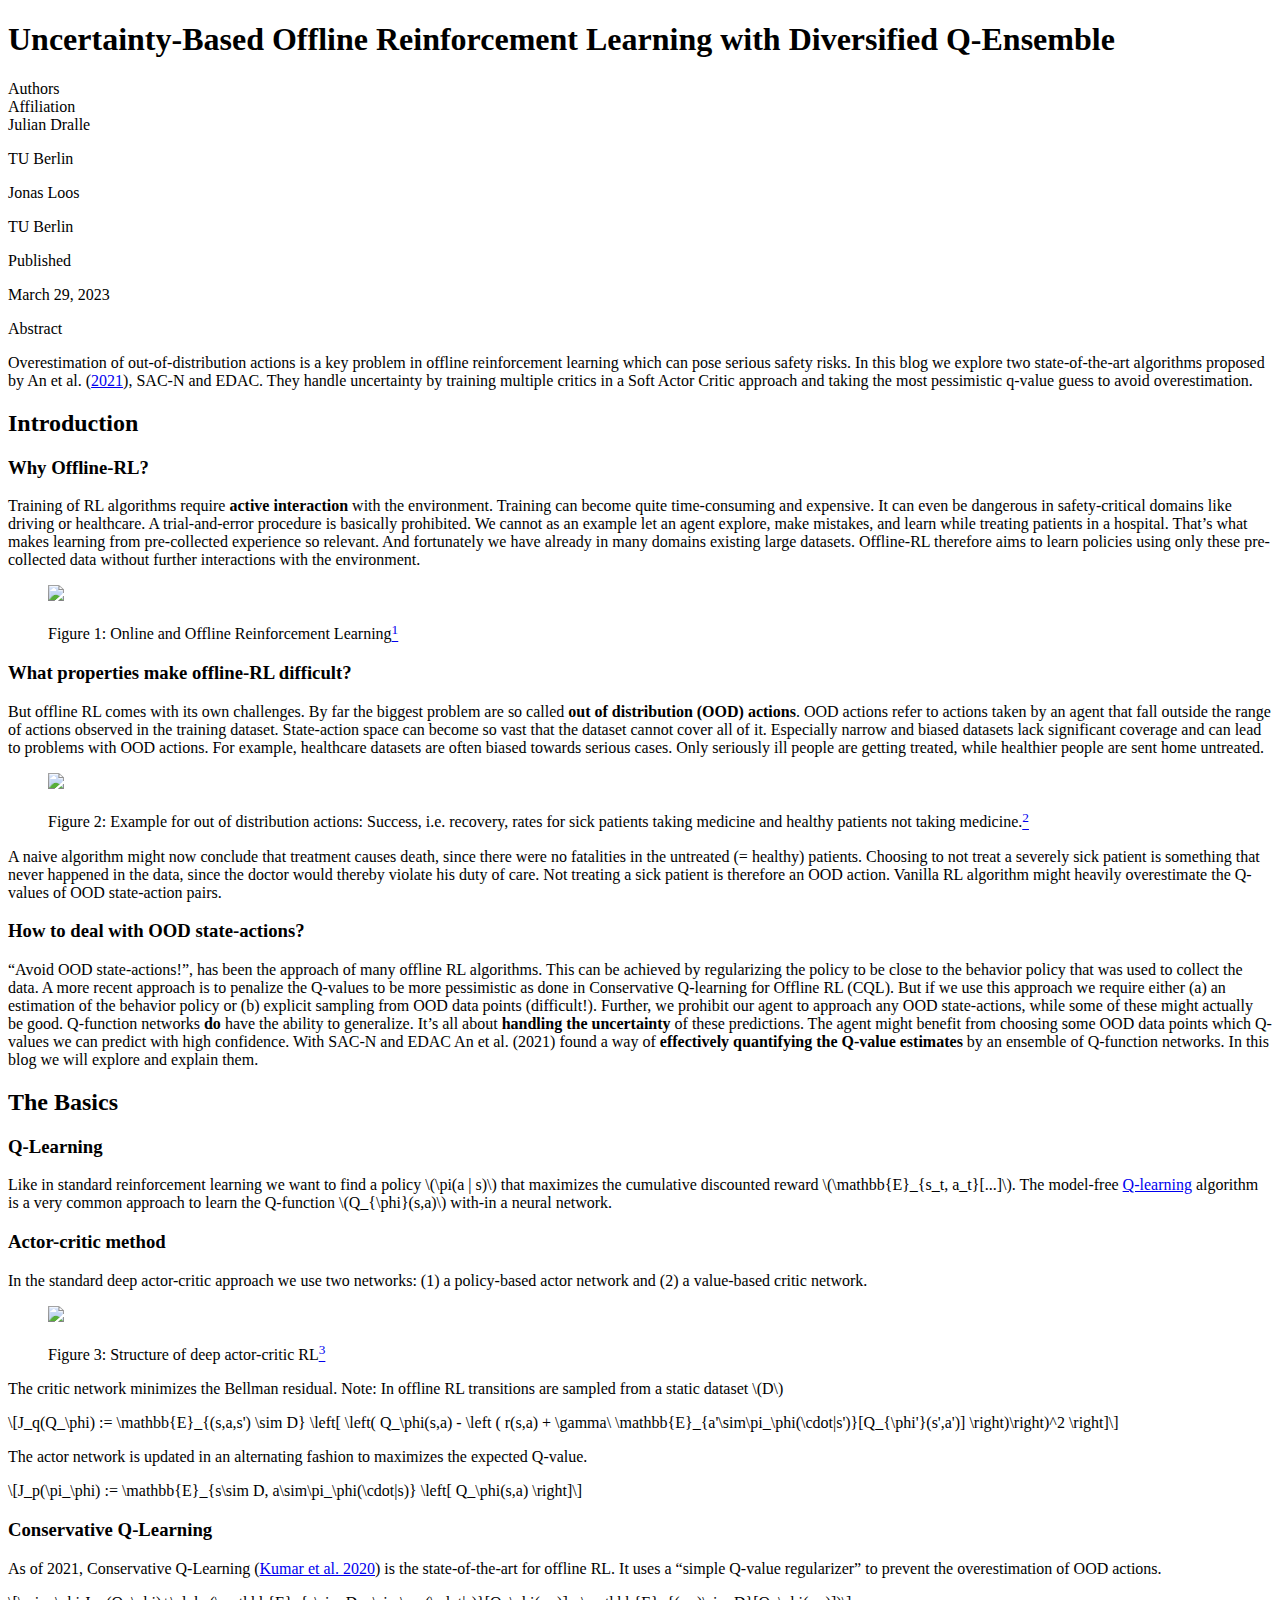
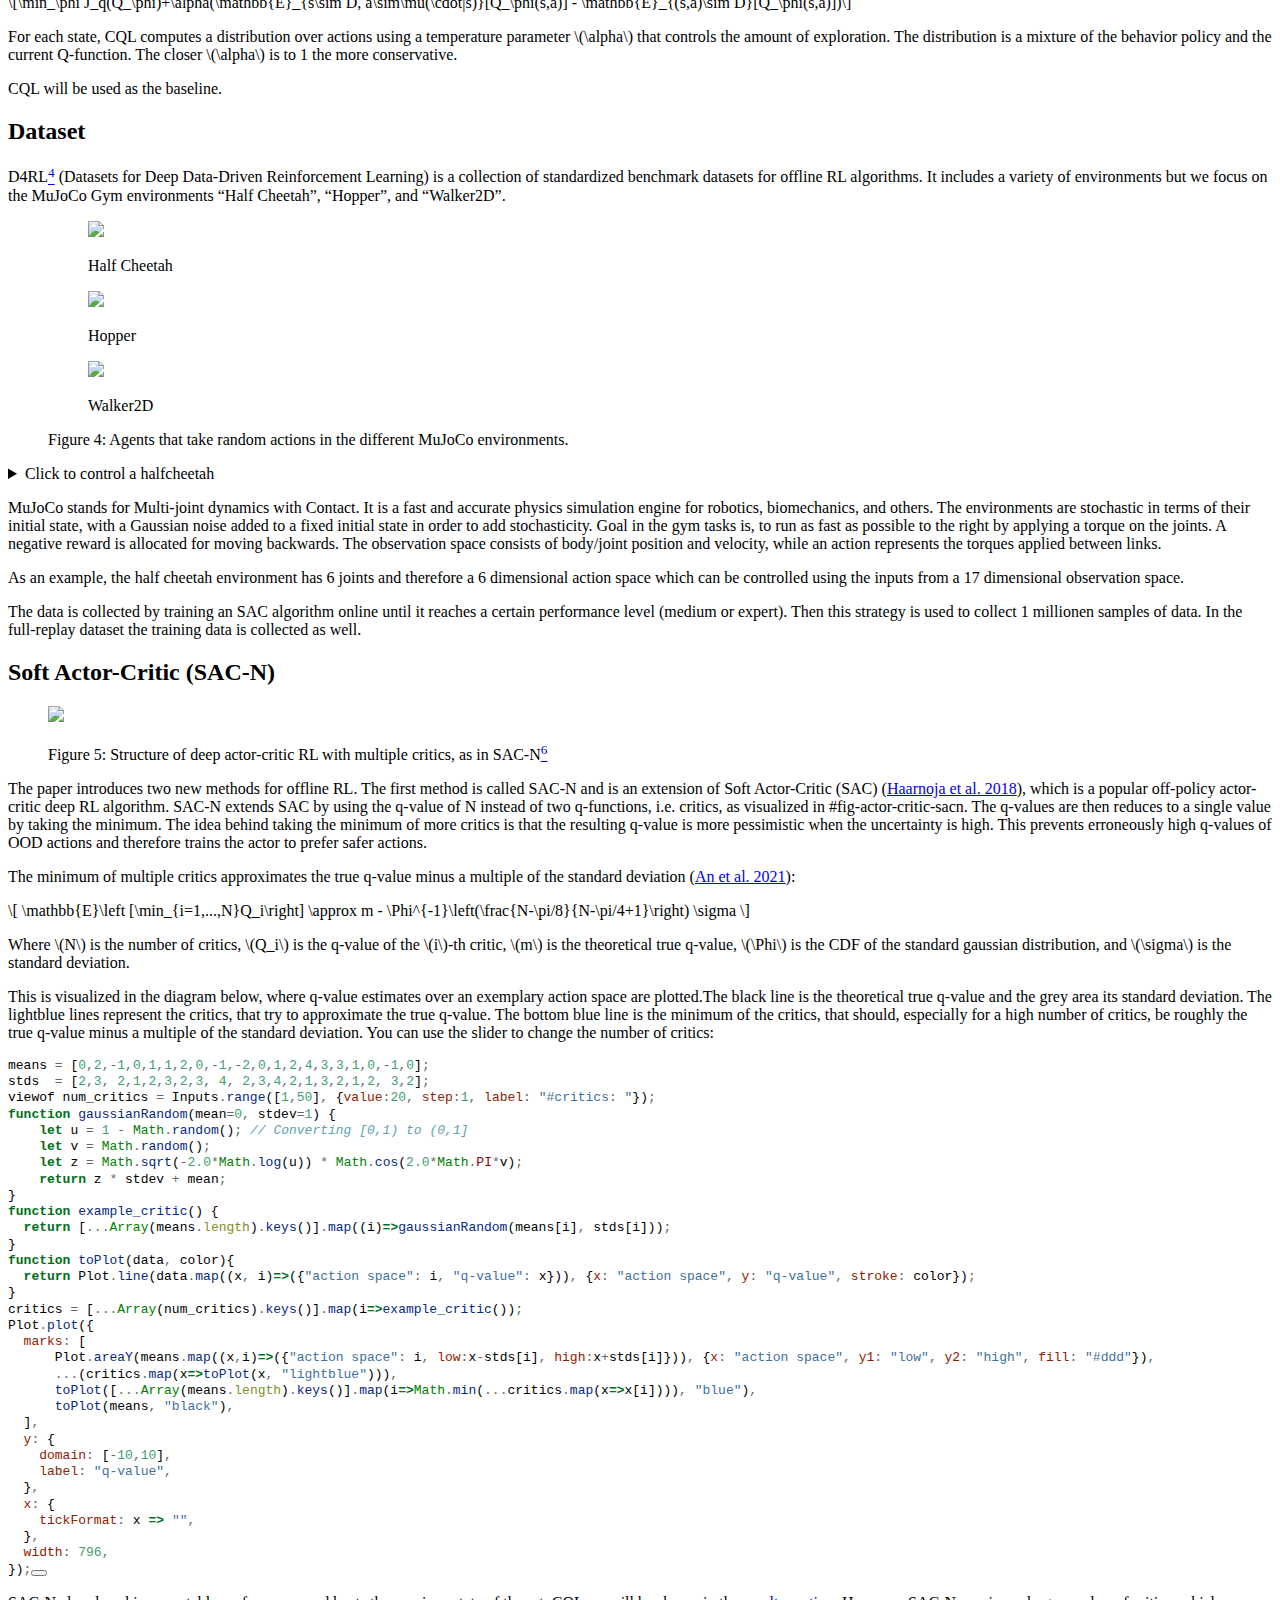
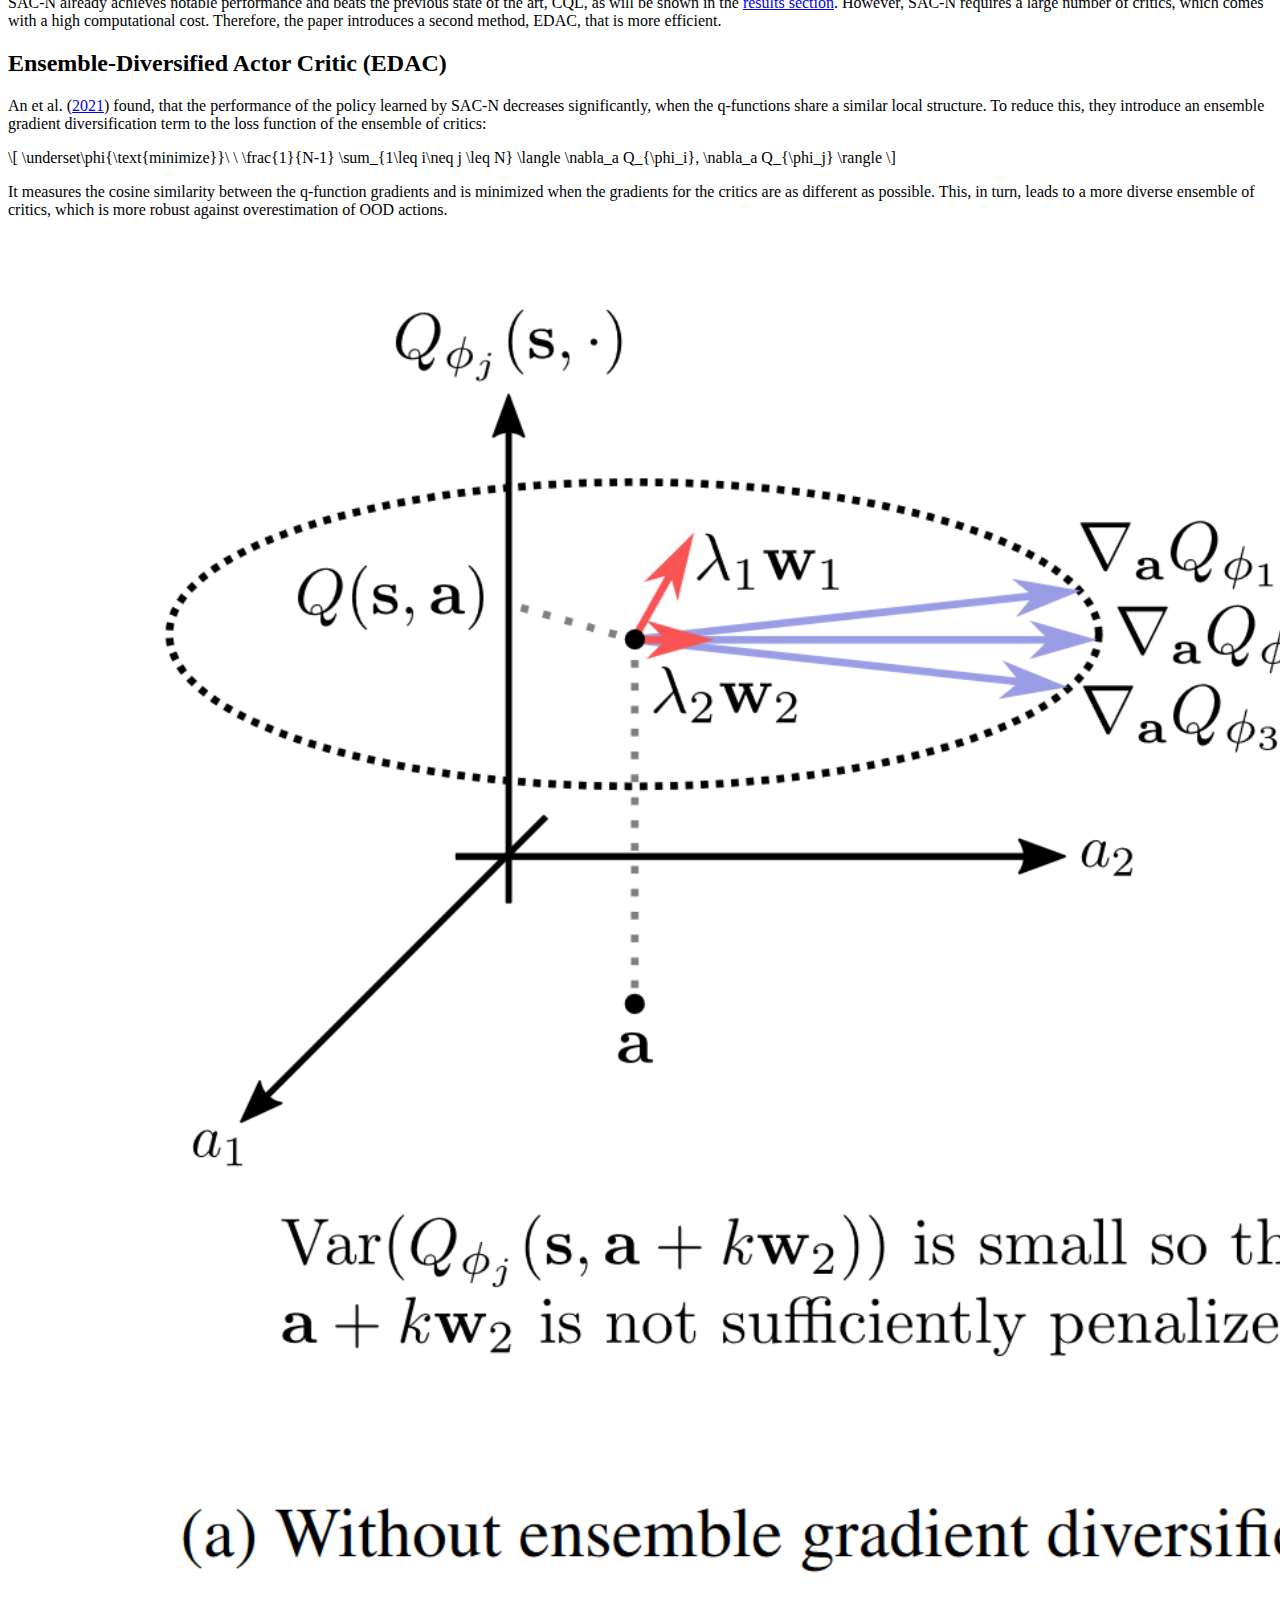
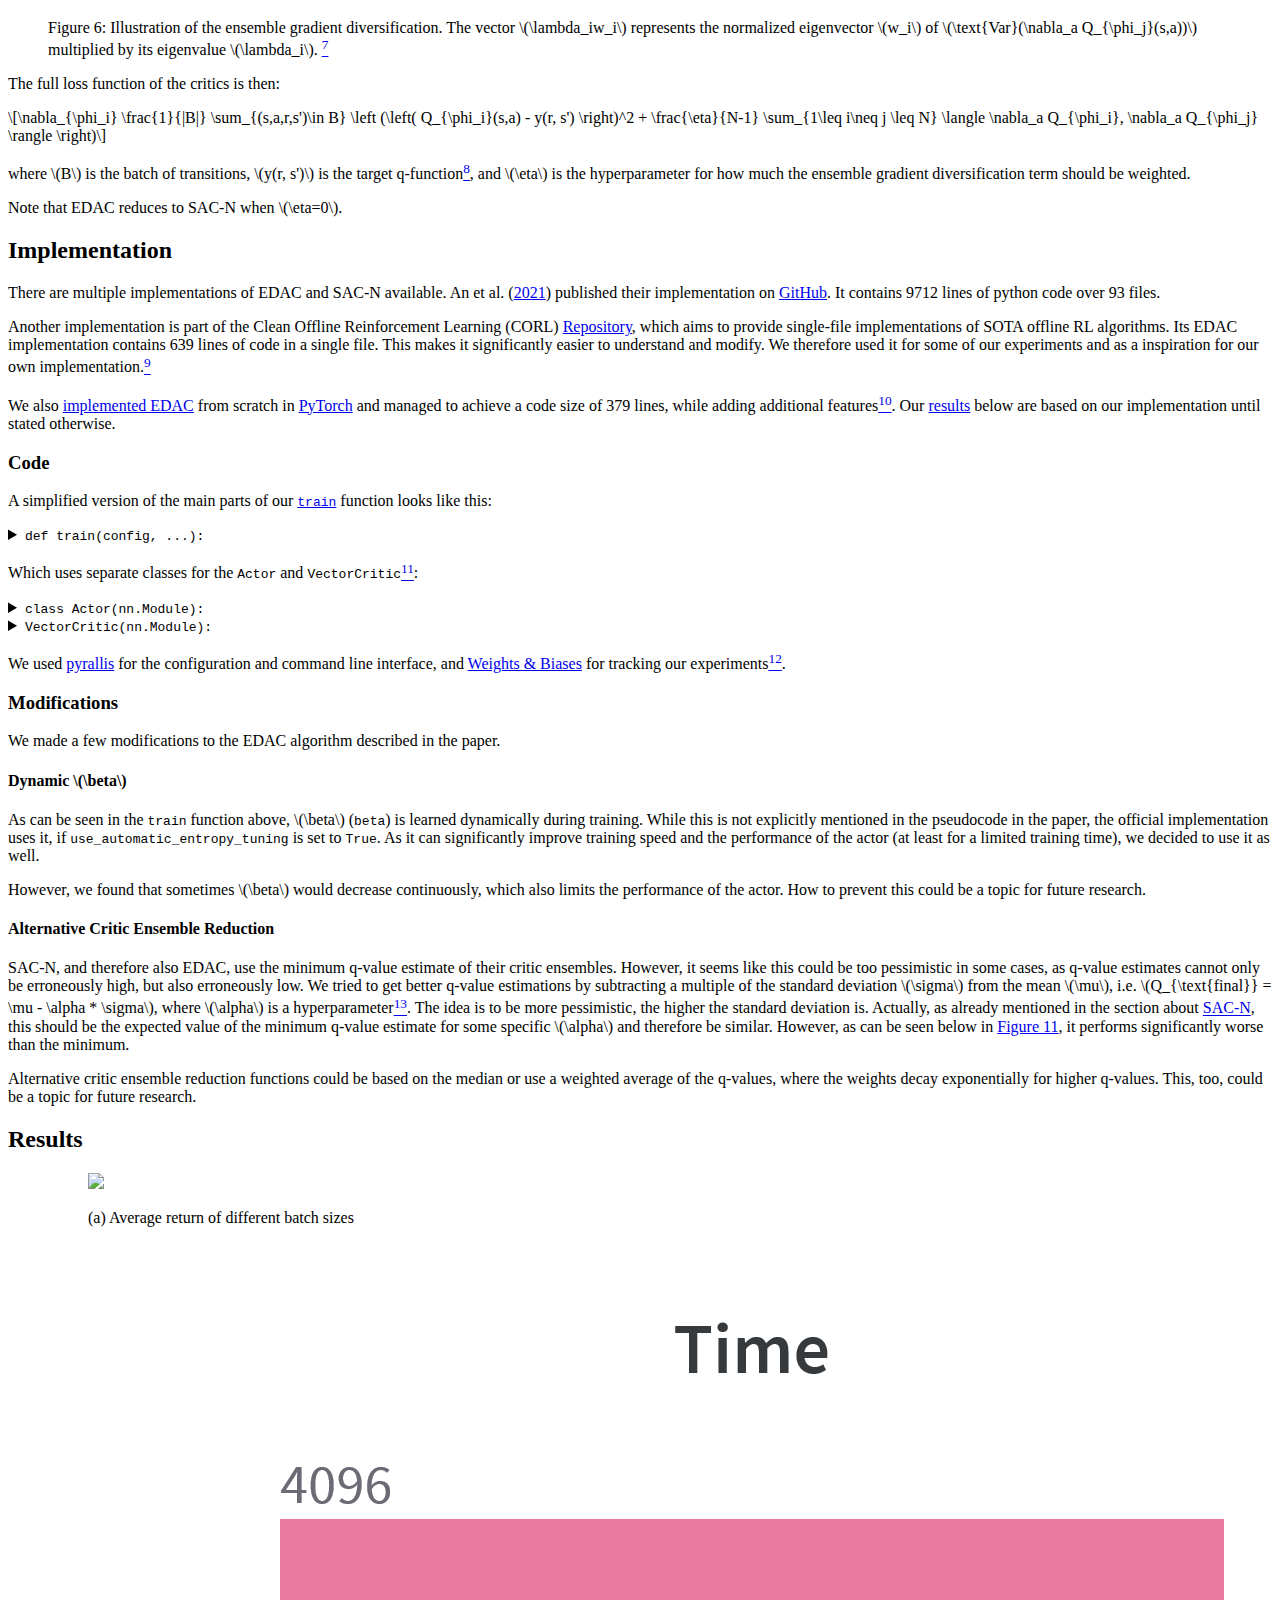
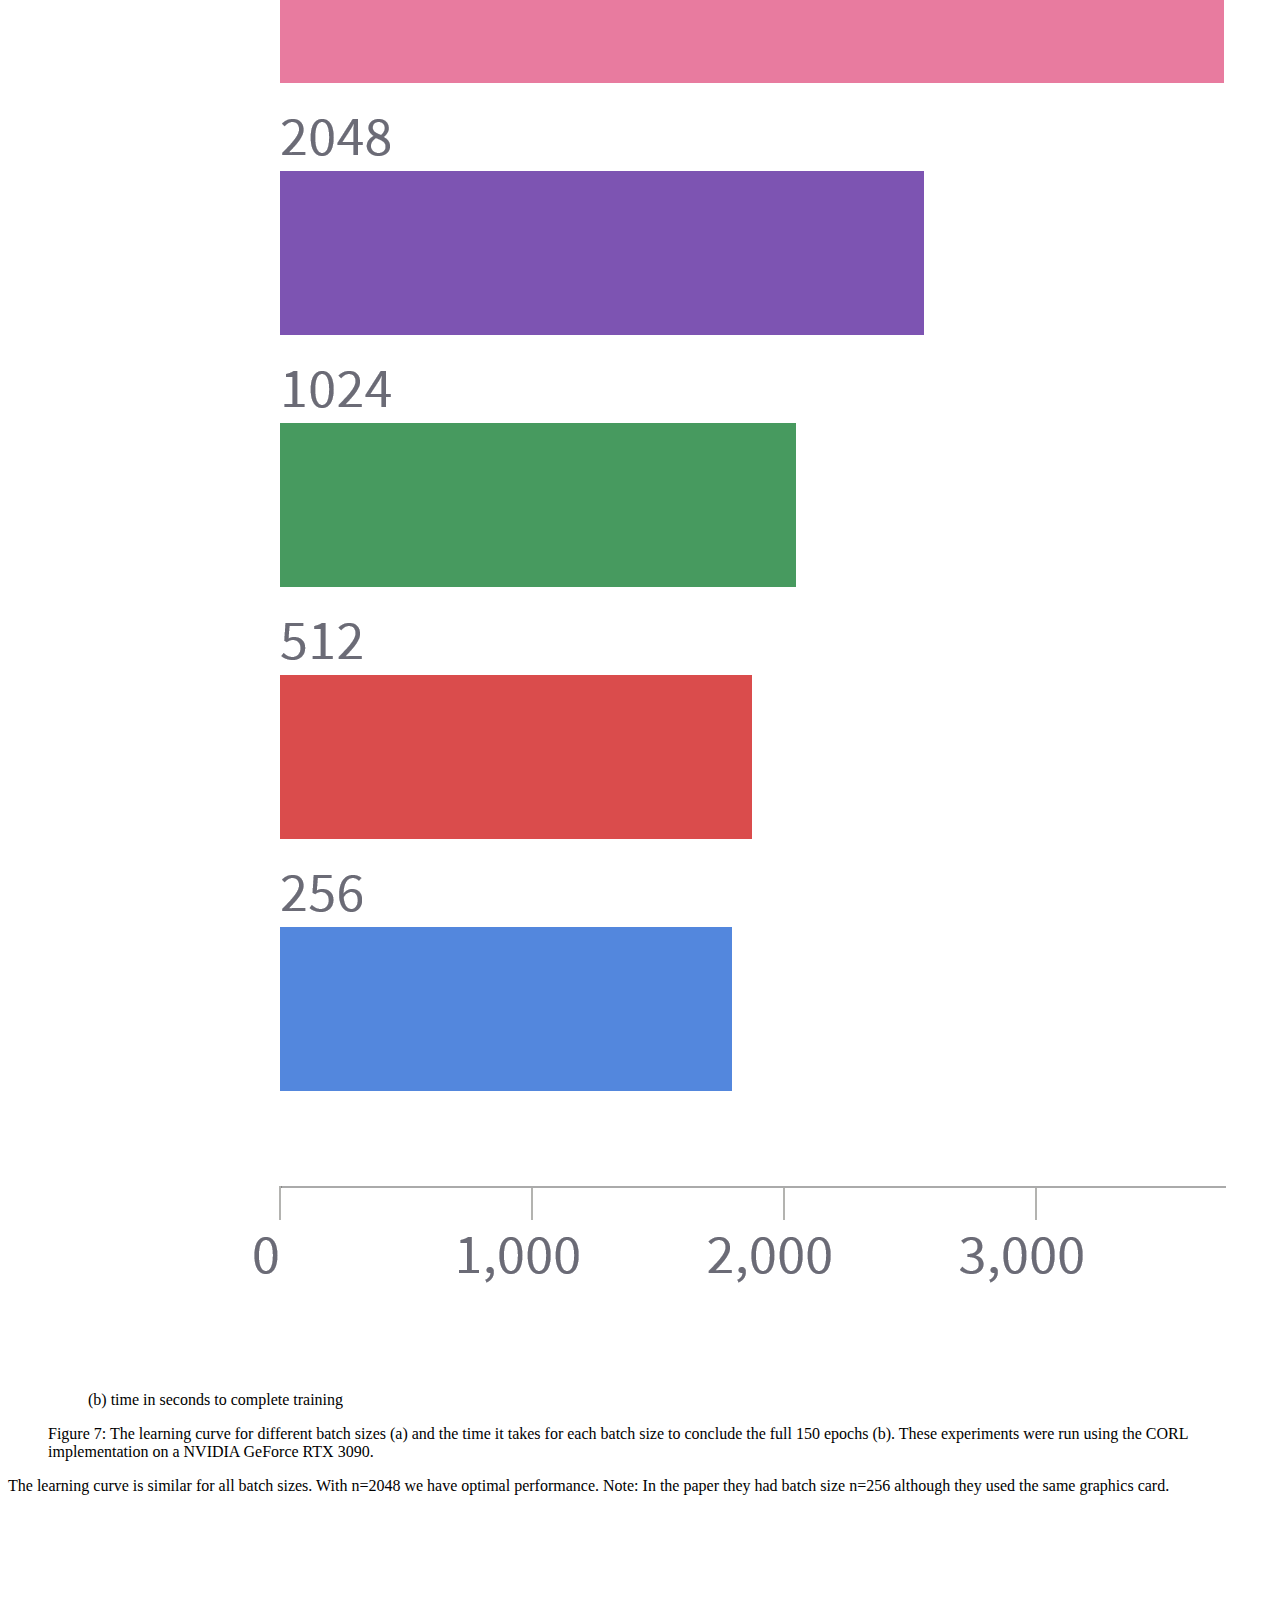
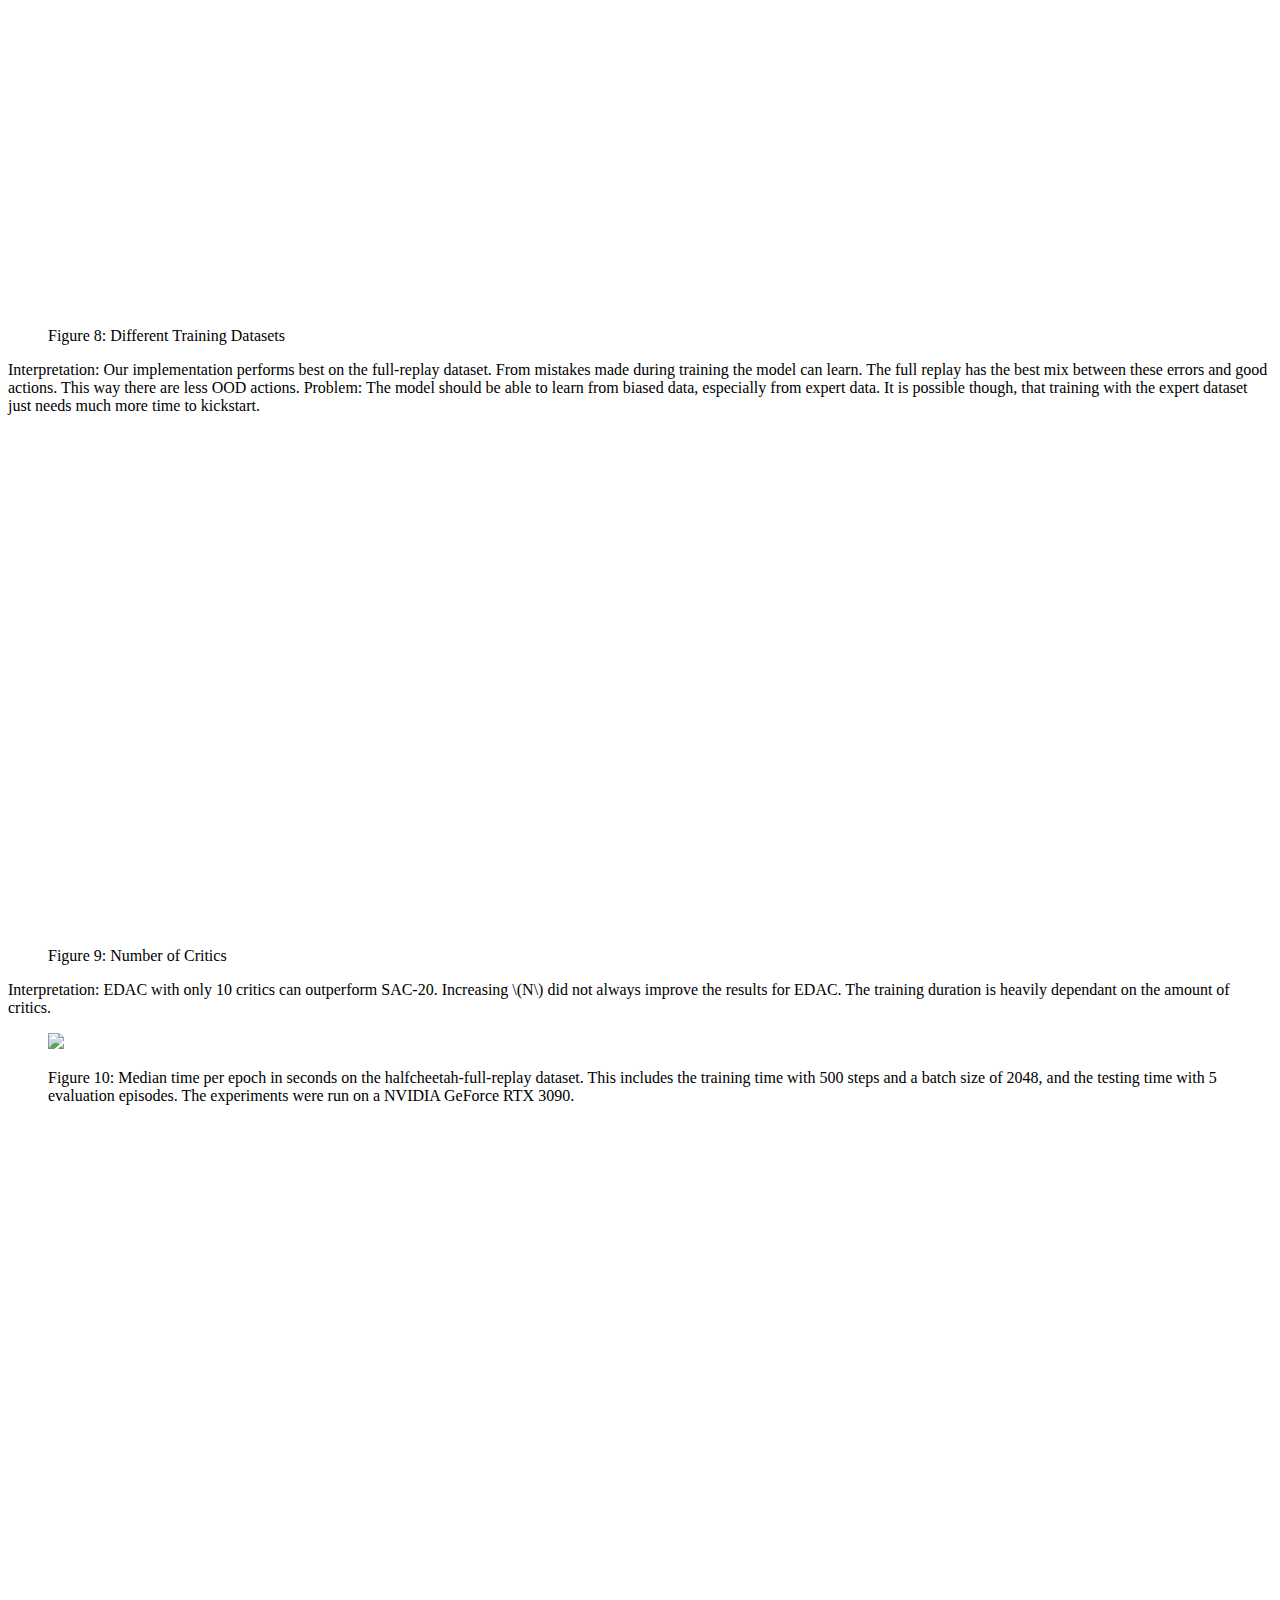
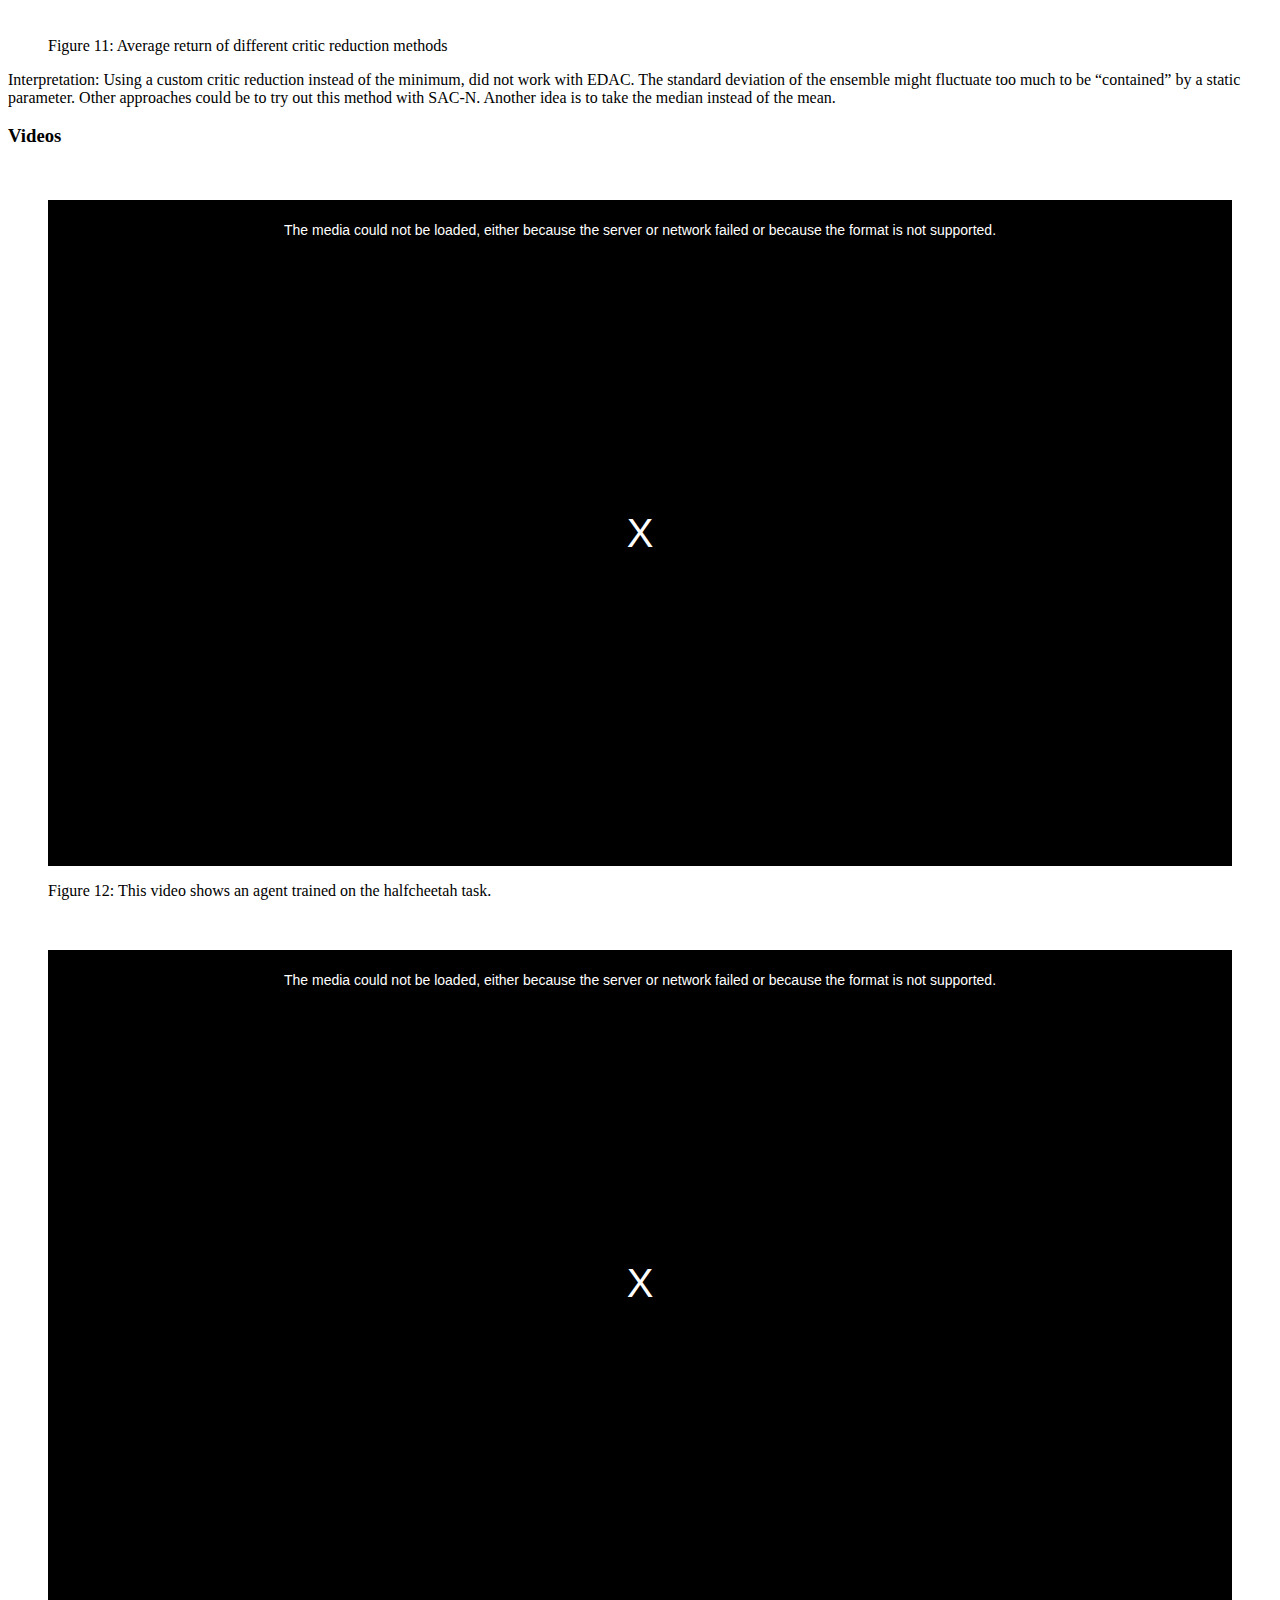
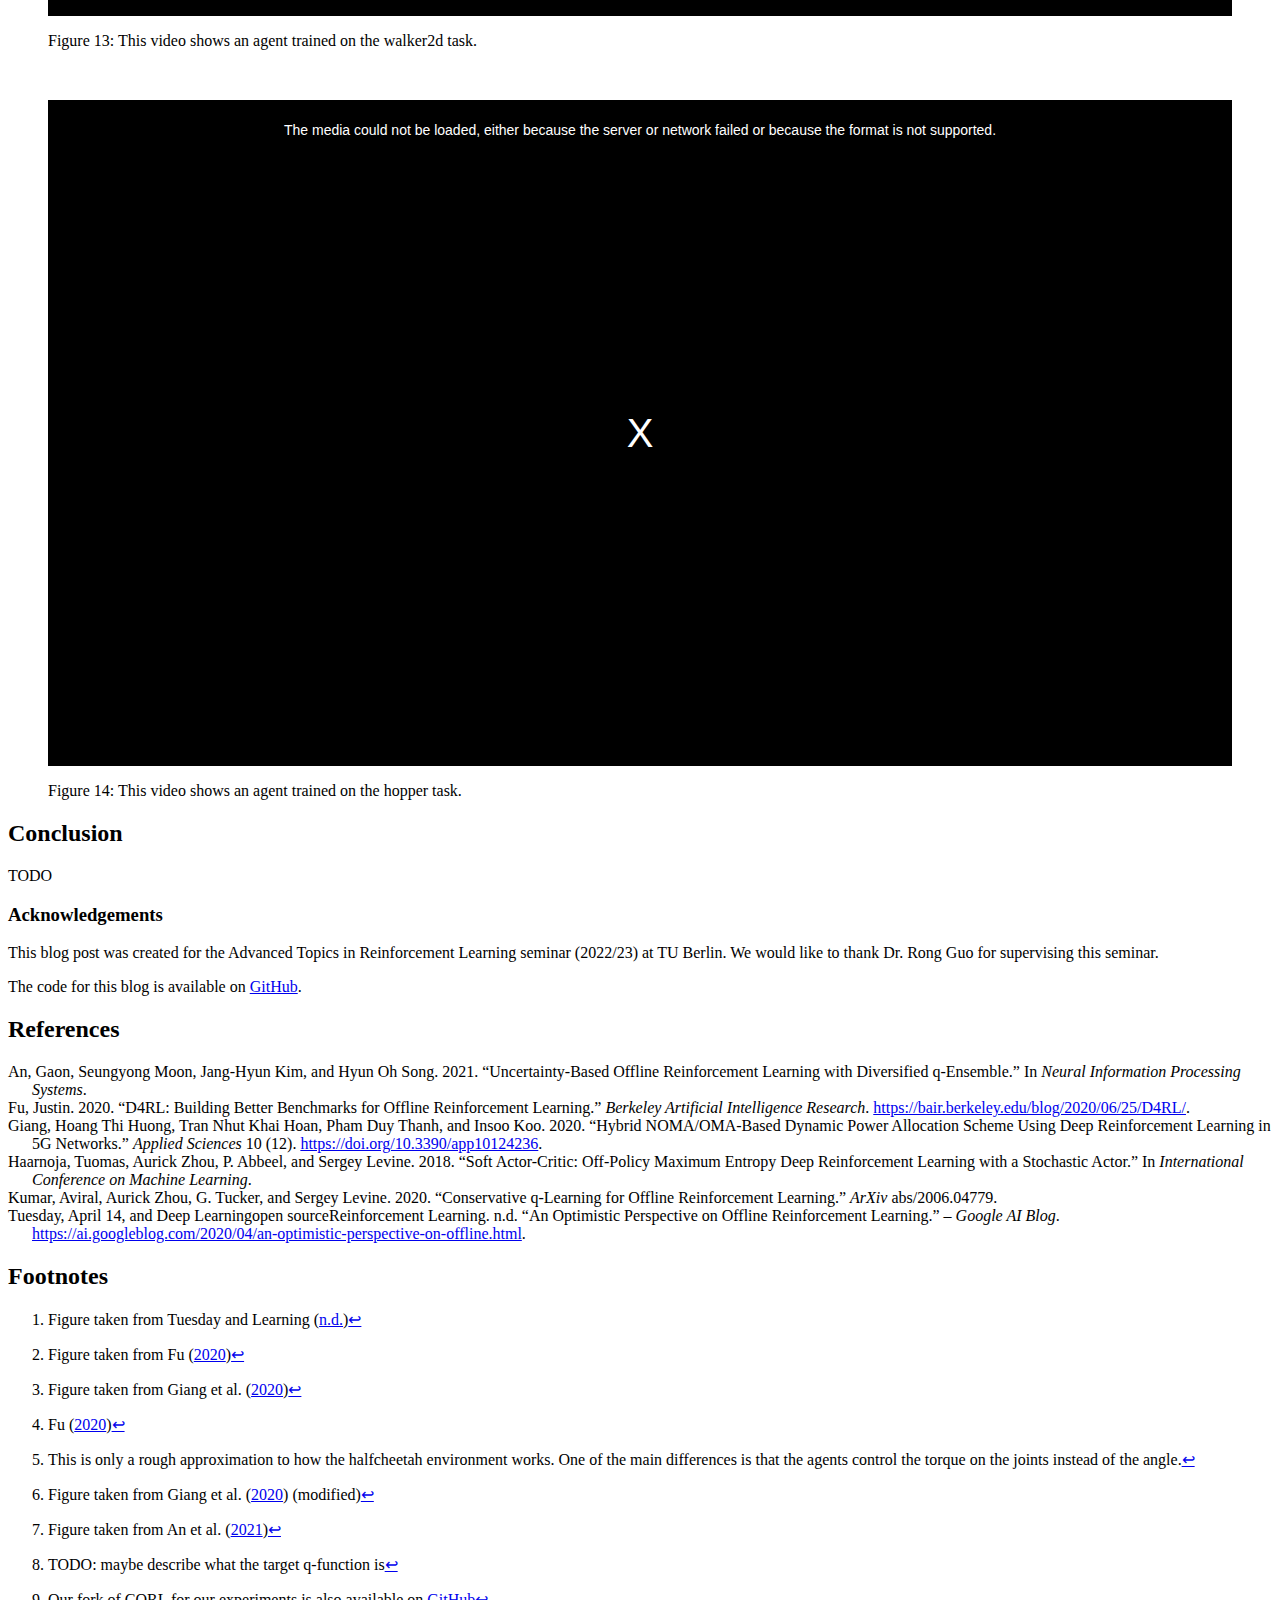
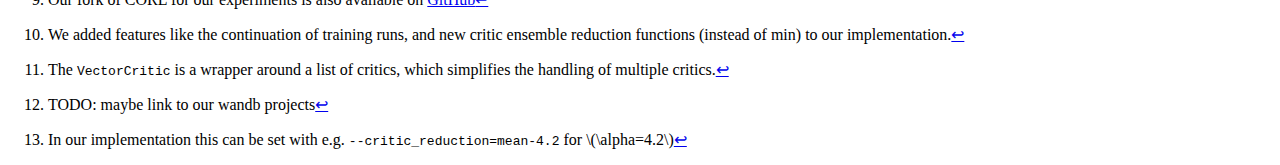
==== index.html @ 9c3ce40a "Built site for gh-pages" ====
<!DOCTYPE html>
<html xmlns="http://www.w3.org/1999/xhtml" lang="en" xml:lang="en"><head>

<meta charset="utf-8">
<meta name="generator" content="quarto-1.2.475">

<meta name="viewport" content="width=device-width, initial-scale=1.0, user-scalable=yes">

<meta name="author" content="Julian Dralle">
<meta name="author" content="Jonas Loos">
<meta name="dcterms.date" content="2023-03-29">

<title>Uncertainty-Based Offline Reinforcement Learning with Diversified Q-Ensemble</title>
<style>
code{white-space: pre-wrap;}
span.smallcaps{font-variant: small-caps;}
div.columns{display: flex; gap: min(4vw, 1.5em);}
div.column{flex: auto; overflow-x: auto;}
div.hanging-indent{margin-left: 1.5em; text-indent: -1.5em;}
ul.task-list{list-style: none;}
ul.task-list li input[type="checkbox"] {
  width: 0.8em;
  margin: 0 0.8em 0.2em -1.6em;
  vertical-align: middle;
}
pre > code.sourceCode { white-space: pre; position: relative; }
pre > code.sourceCode > span { display: inline-block; line-height: 1.25; }
pre > code.sourceCode > span:empty { height: 1.2em; }
.sourceCode { overflow: visible; }
code.sourceCode > span { color: inherit; text-decoration: inherit; }
div.sourceCode { margin: 1em 0; }
pre.sourceCode { margin: 0; }
@media screen {
div.sourceCode { overflow: auto; }
}
@media print {
pre > code.sourceCode { white-space: pre-wrap; }
pre > code.sourceCode > span { text-indent: -5em; padding-left: 5em; }
}
pre.numberSource code
  { counter-reset: source-line 0; }
pre.numberSource code > span
  { position: relative; left: -4em; counter-increment: source-line; }
pre.numberSource code > span > a:first-child::before
  { content: counter(source-line);
    position: relative; left: -1em; text-align: right; vertical-align: baseline;
    border: none; display: inline-block;
    -webkit-touch-callout: none; -webkit-user-select: none;
    -khtml-user-select: none; -moz-user-select: none;
    -ms-user-select: none; user-select: none;
    padding: 0 4px; width: 4em;
    color: #aaaaaa;
  }
pre.numberSource { margin-left: 3em; border-left: 1px solid #aaaaaa;  padding-left: 4px; }
div.sourceCode
  {   }
@media screen {
pre > code.sourceCode > span > a:first-child::before { text-decoration: underline; }
}
code span.al { color: #ff0000; font-weight: bold; } /* Alert */
code span.an { color: #60a0b0; font-weight: bold; font-style: italic; } /* Annotation */
code span.at { color: #7d9029; } /* Attribute */
code span.bn { color: #40a070; } /* BaseN */
code span.bu { color: #008000; } /* BuiltIn */
code span.cf { color: #007020; font-weight: bold; } /* ControlFlow */
code span.ch { color: #4070a0; } /* Char */
code span.cn { color: #880000; } /* Constant */
code span.co { color: #60a0b0; font-style: italic; } /* Comment */
code span.cv { color: #60a0b0; font-weight: bold; font-style: italic; } /* CommentVar */
code span.do { color: #ba2121; font-style: italic; } /* Documentation */
code span.dt { color: #902000; } /* DataType */
code span.dv { color: #40a070; } /* DecVal */
code span.er { color: #ff0000; font-weight: bold; } /* Error */
code span.ex { } /* Extension */
code span.fl { color: #40a070; } /* Float */
code span.fu { color: #06287e; } /* Function */
code span.im { color: #008000; font-weight: bold; } /* Import */
code span.in { color: #60a0b0; font-weight: bold; font-style: italic; } /* Information */
code span.kw { color: #007020; font-weight: bold; } /* Keyword */
code span.op { color: #666666; } /* Operator */
code span.ot { color: #007020; } /* Other */
code span.pp { color: #bc7a00; } /* Preprocessor */
code span.sc { color: #4070a0; } /* SpecialChar */
code span.ss { color: #bb6688; } /* SpecialString */
code span.st { color: #4070a0; } /* String */
code span.va { color: #19177c; } /* Variable */
code span.vs { color: #4070a0; } /* VerbatimString */
code span.wa { color: #60a0b0; font-weight: bold; font-style: italic; } /* Warning */
div.csl-bib-body { }
div.csl-entry {
  clear: both;
}
.hanging div.csl-entry {
  margin-left:2em;
  text-indent:-2em;
}
div.csl-left-margin {
  min-width:2em;
  float:left;
}
div.csl-right-inline {
  margin-left:2em;
  padding-left:1em;
}
div.csl-indent {
  margin-left: 2em;
}
</style>


<script src="blog_files/libs/clipboard/clipboard.min.js"></script>
<script src="blog_files/libs/quarto-html/quarto.js"></script>
<script src="blog_files/libs/quarto-html/popper.min.js"></script>
<script src="blog_files/libs/quarto-html/tippy.umd.min.js"></script>
<script src="blog_files/libs/quarto-html/anchor.min.js"></script>
<link href="blog_files/libs/quarto-html/tippy.css" rel="stylesheet">
<link href="blog_files/libs/quarto-html/quarto-syntax-highlighting.css" rel="stylesheet" class="quarto-color-scheme" id="quarto-text-highlighting-styles">
<link href="blog_files/libs/quarto-html/quarto-syntax-highlighting-dark.css" rel="prefetch" class="quarto-color-scheme quarto-color-alternate" id="quarto-text-highlighting-styles">
<script src="blog_files/libs/bootstrap/bootstrap.min.js"></script>
<link href="blog_files/libs/bootstrap/bootstrap-icons.css" rel="stylesheet">
<link href="blog_files/libs/bootstrap/bootstrap.min.css" rel="stylesheet" class="quarto-color-scheme" id="quarto-bootstrap" data-mode="light">
<link href="blog_files/libs/bootstrap/bootstrap-dark.min.css" rel="prefetch" class="quarto-color-scheme quarto-color-alternate" id="quarto-bootstrap" data-mode="dark">
<script src="blog_files/libs/quarto-contrib/videojs/video.min.js"></script>
<link href="blog_files/libs/quarto-contrib/videojs/video-js.css" rel="stylesheet">
<script type="module" src="blog_files/libs/quarto-ojs/quarto-ojs-runtime.js"></script>
<link href="blog_files/libs/quarto-ojs/quarto-ojs.css" rel="stylesheet">
<script src="https://cdnjs.cloudflare.com/ajax/libs/require.js/2.3.6/require.min.js" integrity="sha512-c3Nl8+7g4LMSTdrm621y7kf9v3SDPnhxLNhcjFJbKECVnmZHTdo+IRO05sNLTH/D3vA6u1X32ehoLC7WFVdheg==" crossorigin="anonymous"></script>
<script src="https://cdnjs.cloudflare.com/ajax/libs/jquery/3.5.1/jquery.min.js" integrity="sha512-bLT0Qm9VnAYZDflyKcBaQ2gg0hSYNQrJ8RilYldYQ1FxQYoCLtUjuuRuZo+fjqhx/qtq/1itJ0C2ejDxltZVFg==" crossorigin="anonymous"></script>
<script type="application/javascript">define('jquery', [],function() {return window.jQuery;})</script>
        <script type="text/javascript">
        window.PlotlyConfig = {MathJaxConfig: 'local'};
        if (window.MathJax && window.MathJax.Hub && window.MathJax.Hub.Config) {window.MathJax.Hub.Config({SVG: {font: "STIX-Web"}});}
        if (typeof require !== 'undefined') {
        require.undef("plotly");
        requirejs.config({
            paths: {
                'plotly': ['https://cdn.plot.ly/plotly-2.18.2.min']
            }
        });
        require(['plotly'], function(Plotly) {
            window._Plotly = Plotly;
        });
        }
        </script>
        

  <script src="https://cdn.jsdelivr.net/npm/mathjax@3/es5/tex-chtml-full.js" type="text/javascript"></script>

</head>

<body class="fullcontent">

<div id="quarto-content" class="page-columns page-rows-contents page-layout-article">

<main class="content" id="quarto-document-content">

<header id="title-block-header" class="quarto-title-block default">
<div class="quarto-title">
<h1 class="title">Uncertainty-Based Offline Reinforcement Learning with Diversified Q-Ensemble</h1>
</div>


<div class="quarto-title-meta-author">
  <div class="quarto-title-meta-heading">Authors</div>
  <div class="quarto-title-meta-heading">Affiliation</div>
  
    <div class="quarto-title-meta-contents">
    Julian Dralle 
  </div>
    <div class="quarto-title-meta-contents">
        <p class="affiliation">
            TU Berlin
          </p>
      </div>
      <div class="quarto-title-meta-contents">
    Jonas Loos 
  </div>
    <div class="quarto-title-meta-contents">
        <p class="affiliation">
            TU Berlin
          </p>
      </div>
    </div>

<div class="quarto-title-meta">

      
    <div>
    <div class="quarto-title-meta-heading">Published</div>
    <div class="quarto-title-meta-contents">
      <p class="date">March 29, 2023</p>
    </div>
  </div>
  
    
  </div>
  
<div>
  <div class="abstract">
    <div class="abstract-title">Abstract</div>
    <p>Overestimation of out-of-distribution actions is a key problem in offline reinforcement learning which can pose serious safety risks. In this blog we explore two state-of-the-art algorithms proposed by <span class="citation" data-cites="an2021edac">An et al. (<a href="#ref-an2021edac" role="doc-biblioref">2021</a>)</span>, SAC-N and EDAC. They handle uncertainty by training multiple critics in a Soft Actor Critic approach and taking the most pessimistic q-value guess to avoid overestimation.</p>
  </div>
</div>

</header>

<section id="introduction" class="level2">
<h2 class="anchored" data-anchor-id="introduction">Introduction</h2>
<section id="why-offline-rl" class="level3">
<h3 class="anchored" data-anchor-id="why-offline-rl">Why Offline-RL?</h3>
<p>Training of RL algorithms require <strong>active interaction</strong> with the environment. Training can become quite time-consuming and expensive. It can even be dangerous in safety-critical domains like driving or healthcare. A trial-and-error procedure is basically prohibited. We cannot as an example let an agent explore, make mistakes, and learn while treating patients in a hospital. That’s what makes learning from pre-collected experience so relevant. And fortunately we have already in many domains existing large datasets. Offline-RL therefore aims to learn policies using only these pre-collected data without further interactions with the environment.</p>
<div id="fig-orl" class="quarto-figure quarto-figure-center anchored">
<figure class="figure">
<p><img src="figures/offline_rl.gif" class="img-fluid figure-img" style="width:80.0%"></p>
<p></p><figcaption class="figure-caption">Figure&nbsp;1: Online and Offline Reinforcement Learning<a href="#fn1" class="footnote-ref" id="fnref1" role="doc-noteref"><sup>1</sup></a></figcaption><p></p>
</figure>
</div>
</section>
<section id="what-properties-make-offline-rl-difficult" class="level3">
<h3 class="anchored" data-anchor-id="what-properties-make-offline-rl-difficult">What properties make offline-RL difficult?</h3>
<p>But offline RL comes with its own challenges. By far the biggest problem are so called <strong>out of distribution (OOD) actions</strong>. OOD actions refer to actions taken by an agent that fall outside the range of actions observed in the training dataset. State-action space can become so vast that the dataset cannot cover all of it. Especially narrow and biased datasets lack significant coverage and can lead to problems with OOD actions. For example, healthcare datasets are often biased towards serious cases. Only seriously ill people are getting treated, while healthier people are sent home untreated.</p>
<div id="fig-ood-medicine" class="quarto-figure quarto-figure-center anchored">
<figure class="figure">
<p><img src="figures/ood_medicine.png" class="img-fluid figure-img" style="width:80.0%"></p>
<p></p><figcaption class="figure-caption">Figure&nbsp;2: Example for out of distribution actions: Success, i.e.&nbsp;recovery, rates for sick patients taking medicine and healthy patients not taking medicine.<a href="#fn2" class="footnote-ref" id="fnref2" role="doc-noteref"><sup>2</sup></a></figcaption><p></p>
</figure>
</div>
<p>A naive algorithm might now conclude that treatment causes death, since there were no fatalities in the untreated (= healthy) patients. Choosing to not treat a severely sick patient is something that never happened in the data, since the doctor would thereby violate his duty of care. Not treating a sick patient is therefore an OOD action. Vanilla RL algorithm might heavily overestimate the Q-values of OOD state-action pairs.</p>
</section>
<section id="how-to-deal-with-ood-state-actions" class="level3">
<h3 class="anchored" data-anchor-id="how-to-deal-with-ood-state-actions">How to deal with OOD state-actions?</h3>
<p>“Avoid OOD state-actions!”, has been the approach of many offline RL algorithms. This can be achieved by regularizing the policy to be close to the behavior policy that was used to collect the data. A more recent approach is to penalize the Q-values to be more pessimistic as done in Conservative Q-learning for Offline RL (CQL). But if we use this approach we require either (a) an estimation of the behavior policy or (b) explicit sampling from OOD data points (difficult!). Further, we prohibit our agent to approach any OOD state-actions, while some of these might actually be good. Q-function networks <strong>do</strong> have the ability to generalize. It’s all about <strong>handling the uncertainty</strong> of these predictions. The agent might benefit from choosing some OOD data points which Q-values we can predict with high confidence. With SAC-N and EDAC An et al.&nbsp;(2021) found a way of <strong>effectively quantifying the Q-value estimates</strong> by an ensemble of Q-function networks. In this blog we will explore and explain them.</p>
</section>
</section>
<section id="the-basics" class="level2">
<h2 class="anchored" data-anchor-id="the-basics">The Basics</h2>
<section id="q-learning" class="level3">
<h3 class="anchored" data-anchor-id="q-learning">Q-Learning</h3>
<p>Like in standard reinforcement learning we want to find a policy <span class="math inline">\(\pi(a | s)\)</span> that maximizes the cumulative discounted reward <span class="math inline">\(\mathbb{E}_{s_t, a_t}[...]\)</span>. The model-free <a href="https://towardsdatascience.com/a-beginners-guide-to-q-learning-c3e2a30a653c">Q-learning</a> algorithm is a very common approach to learn the Q-function <span class="math inline">\(Q_{\phi}(s,a)\)</span> with-in a neural network.</p>
</section>
<section id="actor-critic-method" class="level3">
<h3 class="anchored" data-anchor-id="actor-critic-method">Actor-critic method</h3>
<p>In the standard deep actor-critic approach we use two networks: (1) a policy-based actor network and (2) a value-based critic network.</p>
<div id="fig-actor-critic" class="quarto-figure quarto-figure-center anchored">
<figure class="figure">
<p><img src="figures/actor_critic.webp" class="img-fluid figure-img" style="width:80.0%"></p>
<p></p><figcaption class="figure-caption">Figure&nbsp;3: Structure of deep actor-critic RL<a href="#fn3" class="footnote-ref" id="fnref3" role="doc-noteref"><sup>3</sup></a></figcaption><p></p>
</figure>
</div>
<p>The critic network minimizes the Bellman residual. Note: In offline RL transitions are sampled from a static dataset <span class="math inline">\(D\)</span></p>
<!-- ![](figures/critic_formula.png) -->
<p><span class="math display">\[J_q(Q_\phi) := \mathbb{E}_{(s,a,s') \sim D} \left[ \left( Q_\phi(s,a) - \left ( r(s,a) + \gamma\ \mathbb{E}_{a'\sim\pi_\phi(\cdot|s')}[Q_{\phi'}(s',a')] \right)\right)^2 \right]\]</span></p>
<p>The actor network is updated in an alternating fashion to maximizes the expected Q-value.</p>
<!-- ![](figures/actor_formula.png) -->
<p><span class="math display">\[J_p(\pi_\phi) := \mathbb{E}_{s\sim D, a\sim\pi_\phi(\cdot|s)} \left[ Q_\phi(s,a) \right]\]</span></p>
</section>
<section id="conservative-q-learning" class="level3">
<h3 class="anchored" data-anchor-id="conservative-q-learning">Conservative Q-Learning</h3>
<p>As of 2021, Conservative Q-Learning <span class="citation" data-cites="Kumar2020ConservativeQF">(<a href="#ref-Kumar2020ConservativeQF" role="doc-biblioref">Kumar et al. 2020</a>)</span> is the state-of-the-art for offline RL. It uses a “simple Q-value regularizer” to prevent the overestimation of OOD actions.</p>
<!-- ![](figures/cql.png) -->
<p><span class="math display">\[\min_\phi J_q(Q_\phi)+\alpha(\mathbb{E}_{s\sim D, a\sim\mu(\cdot|s)}[Q_\phi(s,a)] - \mathbb{E}_{(s,a)\sim D}[Q_\phi(s,a)])\]</span></p>
<!-- TODO: check if it's really \mu and not \pi_\phi -->
<p>For each state, CQL computes a distribution over actions using a temperature parameter <span class="math inline">\(\alpha\)</span> that controls the amount of exploration. The distribution is a mixture of the behavior policy and the current Q-function. The closer <span class="math inline">\(\alpha\)</span> is to 1 the more conservative.</p>
<p>CQL will be used as the baseline.</p>
</section>
</section>
<section id="dataset" class="level2">
<h2 class="anchored" data-anchor-id="dataset">Dataset</h2>
<p>D4RL<a href="#fn4" class="footnote-ref" id="fnref4" role="doc-noteref"><sup>4</sup></a> (Datasets for Deep Data-Driven Reinforcement Learning) is a collection of standardized benchmark datasets for offline RL algorithms. It includes a variety of environments but we focus on the MuJoCo Gym environments “Half Cheetah”, “Hopper”, and “Walker2D”.</p>
<div id="fig-mujoco-gifs" class="quarto-layout-panel">
<figure class="figure">
<div class="quarto-layout-row quarto-layout-valign-top">
<div class="quarto-layout-cell" style="flex-basis: 33.3%;justify-content: center;">
<div class="quarto-figure quarto-figure-center">
<figure class="figure">
<p><img src="figures/half_cheetah.gif" class="img-fluid figure-img"></p>
<p></p><figcaption class="figure-caption">Half Cheetah</figcaption><p></p>
</figure>
</div>
</div>
<div class="quarto-layout-cell" style="flex-basis: 33.3%;justify-content: center;">
<div class="quarto-figure quarto-figure-center">
<figure class="figure">
<p><img src="figures/hopper.gif" class="img-fluid figure-img"></p>
<p></p><figcaption class="figure-caption">Hopper</figcaption><p></p>
</figure>
</div>
</div>
<div class="quarto-layout-cell" style="flex-basis: 33.3%;justify-content: center;">
<div class="quarto-figure quarto-figure-center">
<figure class="figure">
<p><img src="figures/walker2d.gif" class="img-fluid figure-img"></p>
<p></p><figcaption class="figure-caption">Walker2D</figcaption><p></p>
</figure>
</div>
</div>
</div>
<p></p><figcaption class="figure-caption">Figure&nbsp;4: Agents that take random actions in the different MuJoCo environments.</figcaption><p></p>
</figure>
</div>
<details>
<summary>Click to control a halfcheetah</summary>
<p>Below you can interactively change the angles of the legs of the halfcheetah, similar to how the RL agents control them<a href="#fn5" class="footnote-ref" id="fnref5" role="doc-noteref"><sup>5</sup></a>.</p>
<div class="cell">
<div class="sourceCode cell-code hidden" id="cb1" data-startfrom="0" data-source-offset="-0"><pre class="sourceCode js code-with-copy"><code class="sourceCode javascript" style="counter-reset: source-line -1;"><span id="cb1-0"><a href="#cb1-0" aria-hidden="true" tabindex="-1"></a>viewof angles <span class="op">=</span> Inputs<span class="op">.</span><span class="fu">form</span>({</span>
<span id="cb1-1"><a href="#cb1-1" aria-hidden="true" tabindex="-1"></a>    <span class="dt">back1</span><span class="op">:</span>  Inputs<span class="op">.</span><span class="fu">range</span>([<span class="op">-</span><span class="dv">1</span><span class="op">,</span><span class="dv">1</span>]<span class="op">,</span> {<span class="dt">value</span><span class="op">:</span><span class="dv">0</span><span class="op">,</span> <span class="dt">step</span><span class="op">:</span><span class="fl">0.1</span><span class="op">,</span> <span class="dt">label</span><span class="op">:</span> <span class="st">"angle back 1:"</span>})<span class="op">,</span></span>
<span id="cb1-2"><a href="#cb1-2" aria-hidden="true" tabindex="-1"></a>    <span class="dt">back2</span><span class="op">:</span>  Inputs<span class="op">.</span><span class="fu">range</span>([<span class="op">-</span><span class="dv">1</span><span class="op">,</span><span class="dv">1</span>]<span class="op">,</span> {<span class="dt">value</span><span class="op">:</span><span class="dv">0</span><span class="op">,</span> <span class="dt">step</span><span class="op">:</span><span class="fl">0.1</span><span class="op">,</span> <span class="dt">label</span><span class="op">:</span> <span class="st">"angle back 2:"</span>})<span class="op">,</span></span>
<span id="cb1-3"><a href="#cb1-3" aria-hidden="true" tabindex="-1"></a>    <span class="dt">back3</span><span class="op">:</span>  Inputs<span class="op">.</span><span class="fu">range</span>([<span class="op">-</span><span class="dv">1</span><span class="op">,</span><span class="dv">1</span>]<span class="op">,</span> {<span class="dt">value</span><span class="op">:</span><span class="dv">0</span><span class="op">,</span> <span class="dt">step</span><span class="op">:</span><span class="fl">0.1</span><span class="op">,</span> <span class="dt">label</span><span class="op">:</span> <span class="st">"angle back 3:"</span>})<span class="op">,</span></span>
<span id="cb1-4"><a href="#cb1-4" aria-hidden="true" tabindex="-1"></a>    <span class="dt">front1</span><span class="op">:</span> Inputs<span class="op">.</span><span class="fu">range</span>([<span class="op">-</span><span class="dv">1</span><span class="op">,</span><span class="dv">1</span>]<span class="op">,</span> {<span class="dt">value</span><span class="op">:</span><span class="dv">0</span><span class="op">,</span> <span class="dt">step</span><span class="op">:</span><span class="fl">0.1</span><span class="op">,</span> <span class="dt">label</span><span class="op">:</span> <span class="st">"angle front 1:"</span>})<span class="op">,</span></span>
<span id="cb1-5"><a href="#cb1-5" aria-hidden="true" tabindex="-1"></a>    <span class="dt">front2</span><span class="op">:</span> Inputs<span class="op">.</span><span class="fu">range</span>([<span class="op">-</span><span class="dv">1</span><span class="op">,</span><span class="dv">1</span>]<span class="op">,</span> {<span class="dt">value</span><span class="op">:</span><span class="dv">0</span><span class="op">,</span> <span class="dt">step</span><span class="op">:</span><span class="fl">0.1</span><span class="op">,</span> <span class="dt">label</span><span class="op">:</span> <span class="st">"angle front 2:"</span>})<span class="op">,</span></span>
<span id="cb1-6"><a href="#cb1-6" aria-hidden="true" tabindex="-1"></a>    <span class="dt">front3</span><span class="op">:</span> Inputs<span class="op">.</span><span class="fu">range</span>([<span class="op">-</span><span class="dv">1</span><span class="op">,</span><span class="dv">1</span>]<span class="op">,</span> {<span class="dt">value</span><span class="op">:</span><span class="dv">0</span><span class="op">,</span> <span class="dt">step</span><span class="op">:</span><span class="fl">0.1</span><span class="op">,</span> <span class="dt">label</span><span class="op">:</span> <span class="st">"angle front 3:"</span>})<span class="op">,</span></span>
<span id="cb1-7"><a href="#cb1-7" aria-hidden="true" tabindex="-1"></a>})</span>
<span id="cb1-8"><a href="#cb1-8" aria-hidden="true" tabindex="-1"></a></span>
<span id="cb1-9"><a href="#cb1-9" aria-hidden="true" tabindex="-1"></a>leg_length <span class="op">=</span> <span class="fl">0.4</span><span class="op">;</span></span>
<span id="cb1-10"><a href="#cb1-10" aria-hidden="true" tabindex="-1"></a>foot_length <span class="op">=</span> <span class="fl">0.2</span><span class="op">;</span></span>
<span id="cb1-11"><a href="#cb1-11" aria-hidden="true" tabindex="-1"></a></span>
<span id="cb1-12"><a href="#cb1-12" aria-hidden="true" tabindex="-1"></a>back1 <span class="op">=</span> angles<span class="op">.</span><span class="at">back1</span> <span class="op">+</span> <span class="fl">0.6</span><span class="op">;</span></span>
<span id="cb1-13"><a href="#cb1-13" aria-hidden="true" tabindex="-1"></a>back2 <span class="op">=</span> back1 <span class="op">+</span> angles<span class="op">.</span><span class="at">back2</span> <span class="op">-</span> <span class="fl">1.3</span><span class="op">;</span></span>
<span id="cb1-14"><a href="#cb1-14" aria-hidden="true" tabindex="-1"></a>back3 <span class="op">=</span> back2 <span class="op">+</span> angles<span class="op">.</span><span class="at">back3</span> <span class="op">+</span> <span class="fl">1.6</span><span class="op">;</span></span>
<span id="cb1-15"><a href="#cb1-15" aria-hidden="true" tabindex="-1"></a>front1 <span class="op">=</span> angles<span class="op">.</span><span class="at">front1</span> <span class="op">-</span> <span class="fl">0.4</span><span class="op">;</span></span>
<span id="cb1-16"><a href="#cb1-16" aria-hidden="true" tabindex="-1"></a>front2 <span class="op">=</span> front1 <span class="op">+</span> angles<span class="op">.</span><span class="at">front2</span> <span class="op">+</span> <span class="fl">0.8</span><span class="op">;</span></span>
<span id="cb1-17"><a href="#cb1-17" aria-hidden="true" tabindex="-1"></a>front3 <span class="op">=</span> front2 <span class="op">+</span> angles<span class="op">.</span><span class="at">front3</span> <span class="op">+</span> <span class="fl">0.3</span><span class="op">;</span></span>
<span id="cb1-18"><a href="#cb1-18" aria-hidden="true" tabindex="-1"></a></span>
<span id="cb1-19"><a href="#cb1-19" aria-hidden="true" tabindex="-1"></a>joint_back1 <span class="op">=</span> ({<span class="dt">x</span><span class="op">:</span> <span class="op">-</span><span class="fl">0.5</span><span class="op">,</span> <span class="dt">y</span><span class="op">:</span> <span class="fl">0.4</span>})<span class="op">;</span></span>
<span id="cb1-20"><a href="#cb1-20" aria-hidden="true" tabindex="-1"></a>joint_back2 <span class="op">=</span> ({<span class="dt">x</span><span class="op">:</span> joint_back1<span class="op">.</span><span class="at">x</span> <span class="op">+</span> <span class="bu">Math</span><span class="op">.</span><span class="fu">sin</span>(back1) <span class="op">*</span> <span class="fl">0.40</span><span class="op">,</span> <span class="dt">y</span><span class="op">:</span> joint_back1<span class="op">.</span><span class="at">y</span> <span class="op">-</span> <span class="bu">Math</span><span class="op">.</span><span class="fu">cos</span>(back1) <span class="op">*</span> <span class="fl">0.40</span>})<span class="op">;</span></span>
<span id="cb1-21"><a href="#cb1-21" aria-hidden="true" tabindex="-1"></a>joint_back3 <span class="op">=</span> ({<span class="dt">x</span><span class="op">:</span> joint_back2<span class="op">.</span><span class="at">x</span> <span class="op">+</span> <span class="bu">Math</span><span class="op">.</span><span class="fu">sin</span>(back2) <span class="op">*</span> <span class="fl">0.40</span><span class="op">,</span> <span class="dt">y</span><span class="op">:</span> joint_back2<span class="op">.</span><span class="at">y</span> <span class="op">-</span> <span class="bu">Math</span><span class="op">.</span><span class="fu">cos</span>(back2) <span class="op">*</span> <span class="fl">0.36</span>})<span class="op">;</span></span>
<span id="cb1-22"><a href="#cb1-22" aria-hidden="true" tabindex="-1"></a>joint_back4 <span class="op">=</span> ({<span class="dt">x</span><span class="op">:</span> joint_back3<span class="op">.</span><span class="at">x</span> <span class="op">+</span> <span class="bu">Math</span><span class="op">.</span><span class="fu">sin</span>(back3) <span class="op">*</span> <span class="fl">0.16</span><span class="op">,</span> <span class="dt">y</span><span class="op">:</span> joint_back3<span class="op">.</span><span class="at">y</span> <span class="op">-</span> <span class="bu">Math</span><span class="op">.</span><span class="fu">cos</span>(back3) <span class="op">*</span> <span class="fl">0.18</span>})<span class="op">;</span></span>
<span id="cb1-23"><a href="#cb1-23" aria-hidden="true" tabindex="-1"></a>joint_front1 <span class="op">=</span> ({<span class="dt">x</span><span class="op">:</span> <span class="fl">0.5</span><span class="op">,</span> <span class="dt">y</span><span class="op">:</span> <span class="fl">0.4</span>})<span class="op">;</span></span>
<span id="cb1-24"><a href="#cb1-24" aria-hidden="true" tabindex="-1"></a>joint_front2 <span class="op">=</span> ({<span class="dt">x</span><span class="op">:</span> joint_front1<span class="op">.</span><span class="at">x</span> <span class="op">+</span> <span class="bu">Math</span><span class="op">.</span><span class="fu">sin</span>(front1) <span class="op">*</span> <span class="fl">0.33</span><span class="op">,</span> <span class="dt">y</span><span class="op">:</span> joint_front1<span class="op">.</span><span class="at">y</span> <span class="op">-</span> <span class="bu">Math</span><span class="op">.</span><span class="fu">cos</span>(front1) <span class="op">*</span> <span class="fl">0.3</span>})<span class="op">;</span></span>
<span id="cb1-25"><a href="#cb1-25" aria-hidden="true" tabindex="-1"></a>joint_front3 <span class="op">=</span> ({<span class="dt">x</span><span class="op">:</span> joint_front2<span class="op">.</span><span class="at">x</span> <span class="op">+</span> <span class="bu">Math</span><span class="op">.</span><span class="fu">sin</span>(front2) <span class="op">*</span> <span class="fl">0.30</span><span class="op">,</span> <span class="dt">y</span><span class="op">:</span> joint_front2<span class="op">.</span><span class="at">y</span> <span class="op">-</span> <span class="bu">Math</span><span class="op">.</span><span class="fu">cos</span>(front2) <span class="op">*</span> <span class="fl">0.28</span>})<span class="op">;</span></span>
<span id="cb1-26"><a href="#cb1-26" aria-hidden="true" tabindex="-1"></a>joint_front4 <span class="op">=</span> ({<span class="dt">x</span><span class="op">:</span> joint_front3<span class="op">.</span><span class="at">x</span> <span class="op">+</span> <span class="bu">Math</span><span class="op">.</span><span class="fu">sin</span>(front3) <span class="op">*</span> <span class="fl">0.15</span><span class="op">,</span> <span class="dt">y</span><span class="op">:</span> joint_front3<span class="op">.</span><span class="at">y</span> <span class="op">-</span> <span class="bu">Math</span><span class="op">.</span><span class="fu">cos</span>(front3) <span class="op">*</span> <span class="fl">0.16</span>})<span class="op">;</span></span>
<span id="cb1-27"><a href="#cb1-27" aria-hidden="true" tabindex="-1"></a></span>
<span id="cb1-28"><a href="#cb1-28" aria-hidden="true" tabindex="-1"></a>line_conf <span class="op">=</span> ({<span class="dt">x</span><span class="op">:</span> <span class="st">'x'</span><span class="op">,</span> <span class="dt">y</span><span class="op">:</span> <span class="st">'y'</span><span class="op">,</span> <span class="dt">strokeWidth</span><span class="op">:</span> <span class="dv">15</span>})<span class="op">;</span></span>
<span id="cb1-29"><a href="#cb1-29" aria-hidden="true" tabindex="-1"></a>line_conf1 <span class="op">=</span> ({<span class="op">...</span>line_conf<span class="op">,</span> <span class="dt">stroke</span><span class="op">:</span> <span class="st">'#91775b'</span>})<span class="op">;</span></span>
<span id="cb1-30"><a href="#cb1-30" aria-hidden="true" tabindex="-1"></a>line_conf2 <span class="op">=</span> ({<span class="op">...</span>line_conf<span class="op">,</span> <span class="dt">stroke</span><span class="op">:</span> <span class="st">'#956f6e'</span>})<span class="op">;</span></span>
<span id="cb1-31"><a href="#cb1-31" aria-hidden="true" tabindex="-1"></a>Plot<span class="op">.</span><span class="fu">plot</span>({</span>
<span id="cb1-32"><a href="#cb1-32" aria-hidden="true" tabindex="-1"></a>    <span class="dt">marks</span><span class="op">:</span> [</span>
<span id="cb1-33"><a href="#cb1-33" aria-hidden="true" tabindex="-1"></a>        Plot<span class="op">.</span><span class="fu">line</span>([joint_back1<span class="op">,</span> joint_front1]<span class="op">,</span> line_conf1)<span class="op">,</span>  <span class="co">// back</span></span>
<span id="cb1-34"><a href="#cb1-34" aria-hidden="true" tabindex="-1"></a>        Plot<span class="op">.</span><span class="fu">line</span>([joint_front1<span class="op">,</span> {<span class="dt">x</span><span class="op">:</span> joint_front1<span class="op">.</span><span class="at">x</span><span class="op">+</span><span class="fl">0.2</span><span class="op">,</span> <span class="dt">y</span><span class="op">:</span> joint_front1<span class="op">.</span><span class="at">y</span><span class="op">+</span><span class="fl">0.2</span>}]<span class="op">,</span> line_conf1)<span class="op">,</span>  <span class="co">// head</span></span>
<span id="cb1-35"><a href="#cb1-35" aria-hidden="true" tabindex="-1"></a>        Plot<span class="op">.</span><span class="fu">line</span>([joint_back1<span class="op">,</span> joint_back2]<span class="op">,</span> line_conf1)<span class="op">,</span>  <span class="co">// back leg 1</span></span>
<span id="cb1-36"><a href="#cb1-36" aria-hidden="true" tabindex="-1"></a>        Plot<span class="op">.</span><span class="fu">line</span>([joint_back2<span class="op">,</span> joint_back3]<span class="op">,</span> line_conf2)<span class="op">,</span>  <span class="co">// back leg 2</span></span>
<span id="cb1-37"><a href="#cb1-37" aria-hidden="true" tabindex="-1"></a>        Plot<span class="op">.</span><span class="fu">line</span>([joint_back3<span class="op">,</span> joint_back4]<span class="op">,</span> line_conf2)<span class="op">,</span>  <span class="co">// back foot</span></span>
<span id="cb1-38"><a href="#cb1-38" aria-hidden="true" tabindex="-1"></a>        Plot<span class="op">.</span><span class="fu">line</span>([joint_front1<span class="op">,</span> joint_front2]<span class="op">,</span> line_conf1)<span class="op">,</span>  <span class="co">// front leg 1</span></span>
<span id="cb1-39"><a href="#cb1-39" aria-hidden="true" tabindex="-1"></a>        Plot<span class="op">.</span><span class="fu">line</span>([joint_front2<span class="op">,</span> joint_front3]<span class="op">,</span> line_conf2)<span class="op">,</span>  <span class="co">// front leg 2</span></span>
<span id="cb1-40"><a href="#cb1-40" aria-hidden="true" tabindex="-1"></a>        Plot<span class="op">.</span><span class="fu">line</span>([joint_front3<span class="op">,</span> joint_front4]<span class="op">,</span> line_conf2)<span class="op">,</span>  <span class="co">// front foot</span></span>
<span id="cb1-41"><a href="#cb1-41" aria-hidden="true" tabindex="-1"></a>    ]<span class="op">,</span></span>
<span id="cb1-42"><a href="#cb1-42" aria-hidden="true" tabindex="-1"></a>    <span class="dt">width</span><span class="op">:</span> <span class="dv">600</span><span class="op">,</span></span>
<span id="cb1-43"><a href="#cb1-43" aria-hidden="true" tabindex="-1"></a>    <span class="dt">height</span><span class="op">:</span> <span class="dv">400</span><span class="op">,</span></span>
<span id="cb1-44"><a href="#cb1-44" aria-hidden="true" tabindex="-1"></a>    <span class="dt">x</span><span class="op">:</span> {</span>
<span id="cb1-45"><a href="#cb1-45" aria-hidden="true" tabindex="-1"></a>        <span class="dt">domain</span><span class="op">:</span> [<span class="op">-</span><span class="dv">1</span><span class="op">,</span><span class="dv">1</span>]<span class="op">,</span></span>
<span id="cb1-46"><a href="#cb1-46" aria-hidden="true" tabindex="-1"></a>        <span class="dt">axis</span><span class="op">:</span> <span class="kw">null</span><span class="op">,</span></span>
<span id="cb1-47"><a href="#cb1-47" aria-hidden="true" tabindex="-1"></a>    }<span class="op">,</span></span>
<span id="cb1-48"><a href="#cb1-48" aria-hidden="true" tabindex="-1"></a>    <span class="dt">y</span><span class="op">:</span> {</span>
<span id="cb1-49"><a href="#cb1-49" aria-hidden="true" tabindex="-1"></a>        <span class="dt">domain</span><span class="op">:</span> [<span class="op">-</span><span class="dv">2</span><span class="op">/</span><span class="dv">3</span><span class="op">,</span><span class="dv">2</span><span class="op">/</span><span class="dv">3</span>]<span class="op">,</span></span>
<span id="cb1-50"><a href="#cb1-50" aria-hidden="true" tabindex="-1"></a>        <span class="dt">axis</span><span class="op">:</span> <span class="kw">null</span><span class="op">,</span></span>
<span id="cb1-51"><a href="#cb1-51" aria-hidden="true" tabindex="-1"></a>    }<span class="op">,</span></span>
<span id="cb1-52"><a href="#cb1-52" aria-hidden="true" tabindex="-1"></a>})<span class="op">;</span></span></code><button title="Copy to Clipboard" class="code-copy-button"><i class="bi"></i></button></pre></div>
<div class="cell-output cell-output-display">
<div>
<div id="ojs-cell-1-1" data-nodetype="declaration">

</div>
</div>
</div>
<div class="cell-output cell-output-display">
<div>
<div id="ojs-cell-1-2" data-nodetype="declaration">

</div>
</div>
</div>
<div class="cell-output cell-output-display">
<div>
<div id="ojs-cell-1-3" data-nodetype="declaration">

</div>
</div>
</div>
<div class="cell-output cell-output-display">
<div>
<div id="ojs-cell-1-4" data-nodetype="declaration">

</div>
</div>
</div>
<div class="cell-output cell-output-display">
<div>
<div id="ojs-cell-1-5" data-nodetype="declaration">

</div>
</div>
</div>
<div class="cell-output cell-output-display">
<div>
<div id="ojs-cell-1-6" data-nodetype="declaration">

</div>
</div>
</div>
<div class="cell-output cell-output-display">
<div>
<div id="ojs-cell-1-7" data-nodetype="declaration">

</div>
</div>
</div>
<div class="cell-output cell-output-display">
<div>
<div id="ojs-cell-1-8" data-nodetype="declaration">

</div>
</div>
</div>
<div class="cell-output cell-output-display">
<div>
<div id="ojs-cell-1-9" data-nodetype="declaration">

</div>
</div>
</div>
<div class="cell-output cell-output-display">
<div>
<div id="ojs-cell-1-10" data-nodetype="declaration">

</div>
</div>
</div>
<div class="cell-output cell-output-display">
<div>
<div id="ojs-cell-1-11" data-nodetype="declaration">

</div>
</div>
</div>
<div class="cell-output cell-output-display">
<div>
<div id="ojs-cell-1-12" data-nodetype="declaration">

</div>
</div>
</div>
<div class="cell-output cell-output-display">
<div>
<div id="ojs-cell-1-13" data-nodetype="declaration">

</div>
</div>
</div>
<div class="cell-output cell-output-display">
<div>
<div id="ojs-cell-1-14" data-nodetype="declaration">

</div>
</div>
</div>
<div class="cell-output cell-output-display">
<div>
<div id="ojs-cell-1-15" data-nodetype="declaration">

</div>
</div>
</div>
<div class="cell-output cell-output-display">
<div>
<div id="ojs-cell-1-16" data-nodetype="declaration">

</div>
</div>
</div>
<div class="cell-output cell-output-display">
<div>
<div id="ojs-cell-1-17" data-nodetype="declaration">

</div>
</div>
</div>
<div class="cell-output cell-output-display">
<div>
<div id="ojs-cell-1-18" data-nodetype="declaration">

</div>
</div>
</div>
<div class="cell-output cell-output-display">
<div>
<div id="ojs-cell-1-19" data-nodetype="declaration">

</div>
</div>
</div>
<div class="cell-output cell-output-display">
<div>
<div id="ojs-cell-1-20" data-nodetype="declaration">

</div>
</div>
</div>
<div class="cell-output cell-output-display">
<div>
<div id="ojs-cell-1-21" data-nodetype="expression">

</div>
</div>
</div>
</div>
</details>
<p>MuJoCo stands for Multi-joint dynamics with Contact. It is a fast and accurate physics simulation engine for robotics, biomechanics, and others. The environments are stochastic in terms of their initial state, with a Gaussian noise added to a fixed initial state in order to add stochasticity. Goal in the gym tasks is, to run as fast as possible to the right by applying a torque on the joints. A negative reward is allocated for moving backwards. The observation space consists of body/joint position and velocity, while an action represents the torques applied between links.</p>
<p>As an example, the half cheetah environment has 6 joints and therefore a 6 dimensional action space which can be controlled using the inputs from a 17 dimensional observation space.</p>
<p>The data is collected by training an SAC algorithm online until it reaches a certain performance level (medium or expert). Then this strategy is used to collect 1 millionen samples of data. In the full-replay dataset the training data is collected as well.</p>
</section>
<section id="soft-actor-critic-sac-n" class="level2">
<h2 class="anchored" data-anchor-id="soft-actor-critic-sac-n">Soft Actor-Critic (SAC-N)</h2>
<div id="fig-actor-critic-sacn" class="quarto-figure quarto-figure-center anchored">
<figure class="figure">
<p><img src="figures/actor_critic_sacn.png" class="img-fluid figure-img" style="width:80.0%"></p>
<p></p><figcaption class="figure-caption">Figure&nbsp;5: Structure of deep actor-critic RL with multiple critics, as in SAC-N<a href="#fn6" class="footnote-ref" id="fnref6" role="doc-noteref"><sup>6</sup></a></figcaption><p></p>
</figure>
</div>
<p>The paper introduces two new methods for offline RL. The first method is called SAC-N and is an extension of Soft Actor-Critic (SAC) <span class="citation" data-cites="Haarnoja2018SoftAO">(<a href="#ref-Haarnoja2018SoftAO" role="doc-biblioref">Haarnoja et al. 2018</a>)</span>, which is a popular off-policy actor-critic deep RL algorithm. SAC-N extends SAC by using the q-value of N instead of two q-functions, i.e.&nbsp;critics, as visualized in #fig-actor-critic-sacn. The q-values are then reduces to a single value by taking the minimum. The idea behind taking the minimum of more critics is that the resulting q-value is more pessimistic when the uncertainty is high. This prevents erroneously high q-values of OOD actions and therefore trains the actor to prefer safer actions.</p>
<p>The minimum of multiple critics approximates the true q-value minus a multiple of the standard deviation <span class="citation" data-cites="an2021edac">(<a href="#ref-an2021edac" role="doc-biblioref">An et al. 2021</a>)</span>:</p>
<p><span class="math display">\[ \mathbb{E}\left [\min_{i=1,...,N}Q_i\right] \approx m - \Phi^{-1}\left(\frac{N-\pi/8}{N-\pi/4+1}\right) \sigma \]</span></p>
<p>Where <span class="math inline">\(N\)</span> is the number of critics, <span class="math inline">\(Q_i\)</span> is the q-value of the <span class="math inline">\(i\)</span>-th critic, <span class="math inline">\(m\)</span> is the theoretical true q-value, <span class="math inline">\(\Phi\)</span> is the CDF of the standard gaussian distribution, and <span class="math inline">\(\sigma\)</span> is the standard deviation.</p>
<p>This is visualized in the diagram below, where q-value estimates over an exemplary action space are plotted.The black line is the theoretical true q-value and the grey area its standard deviation. The lightblue lines represent the critics, that try to approximate the true q-value. The bottom blue line is the minimum of the critics, that should, especially for a high number of critics, be roughly the true q-value minus a multiple of the standard deviation. You can use the slider to change the number of critics:</p>
<div class="cell">
<div class="sourceCode cell-code hidden" id="cb2" data-startfrom="0" data-source-offset="-0"><pre class="sourceCode js code-with-copy"><code class="sourceCode javascript" style="counter-reset: source-line -1;"><span id="cb2-0"><a href="#cb2-0" aria-hidden="true" tabindex="-1"></a>means <span class="op">=</span> [<span class="dv">0</span><span class="op">,</span><span class="dv">2</span><span class="op">,-</span><span class="dv">1</span><span class="op">,</span><span class="dv">0</span><span class="op">,</span><span class="dv">1</span><span class="op">,</span><span class="dv">1</span><span class="op">,</span><span class="dv">2</span><span class="op">,</span><span class="dv">0</span><span class="op">,-</span><span class="dv">1</span><span class="op">,-</span><span class="dv">2</span><span class="op">,</span><span class="dv">0</span><span class="op">,</span><span class="dv">1</span><span class="op">,</span><span class="dv">2</span><span class="op">,</span><span class="dv">4</span><span class="op">,</span><span class="dv">3</span><span class="op">,</span><span class="dv">3</span><span class="op">,</span><span class="dv">1</span><span class="op">,</span><span class="dv">0</span><span class="op">,-</span><span class="dv">1</span><span class="op">,</span><span class="dv">0</span>]<span class="op">;</span></span>
<span id="cb2-1"><a href="#cb2-1" aria-hidden="true" tabindex="-1"></a>stds  <span class="op">=</span> [<span class="dv">2</span><span class="op">,</span><span class="dv">3</span><span class="op">,</span> <span class="dv">2</span><span class="op">,</span><span class="dv">1</span><span class="op">,</span><span class="dv">2</span><span class="op">,</span><span class="dv">3</span><span class="op">,</span><span class="dv">2</span><span class="op">,</span><span class="dv">3</span><span class="op">,</span> <span class="dv">4</span><span class="op">,</span> <span class="dv">2</span><span class="op">,</span><span class="dv">3</span><span class="op">,</span><span class="dv">4</span><span class="op">,</span><span class="dv">2</span><span class="op">,</span><span class="dv">1</span><span class="op">,</span><span class="dv">3</span><span class="op">,</span><span class="dv">2</span><span class="op">,</span><span class="dv">1</span><span class="op">,</span><span class="dv">2</span><span class="op">,</span> <span class="dv">3</span><span class="op">,</span><span class="dv">2</span>]<span class="op">;</span></span>
<span id="cb2-2"><a href="#cb2-2" aria-hidden="true" tabindex="-1"></a>viewof num_critics <span class="op">=</span> Inputs<span class="op">.</span><span class="fu">range</span>([<span class="dv">1</span><span class="op">,</span><span class="dv">50</span>]<span class="op">,</span> {<span class="dt">value</span><span class="op">:</span><span class="dv">20</span><span class="op">,</span> <span class="dt">step</span><span class="op">:</span><span class="dv">1</span><span class="op">,</span> <span class="dt">label</span><span class="op">:</span> <span class="st">"#critics: "</span>})<span class="op">;</span></span>
<span id="cb2-3"><a href="#cb2-3" aria-hidden="true" tabindex="-1"></a><span class="kw">function</span> <span class="fu">gaussianRandom</span>(mean<span class="op">=</span><span class="dv">0</span><span class="op">,</span> stdev<span class="op">=</span><span class="dv">1</span>) {</span>
<span id="cb2-4"><a href="#cb2-4" aria-hidden="true" tabindex="-1"></a>    <span class="kw">let</span> u <span class="op">=</span> <span class="dv">1</span> <span class="op">-</span> <span class="bu">Math</span><span class="op">.</span><span class="fu">random</span>()<span class="op">;</span> <span class="co">// Converting [0,1) to (0,1]</span></span>
<span id="cb2-5"><a href="#cb2-5" aria-hidden="true" tabindex="-1"></a>    <span class="kw">let</span> v <span class="op">=</span> <span class="bu">Math</span><span class="op">.</span><span class="fu">random</span>()<span class="op">;</span></span>
<span id="cb2-6"><a href="#cb2-6" aria-hidden="true" tabindex="-1"></a>    <span class="kw">let</span> z <span class="op">=</span> <span class="bu">Math</span><span class="op">.</span><span class="fu">sqrt</span>(<span class="op">-</span><span class="fl">2.0</span><span class="op">*</span><span class="bu">Math</span><span class="op">.</span><span class="fu">log</span>(u)) <span class="op">*</span> <span class="bu">Math</span><span class="op">.</span><span class="fu">cos</span>(<span class="fl">2.0</span><span class="op">*</span><span class="bu">Math</span><span class="op">.</span><span class="cn">PI</span><span class="op">*</span>v)<span class="op">;</span></span>
<span id="cb2-7"><a href="#cb2-7" aria-hidden="true" tabindex="-1"></a>    <span class="cf">return</span> z <span class="op">*</span> stdev <span class="op">+</span> mean<span class="op">;</span></span>
<span id="cb2-8"><a href="#cb2-8" aria-hidden="true" tabindex="-1"></a>}</span>
<span id="cb2-9"><a href="#cb2-9" aria-hidden="true" tabindex="-1"></a><span class="kw">function</span> <span class="fu">example_critic</span>() {</span>
<span id="cb2-10"><a href="#cb2-10" aria-hidden="true" tabindex="-1"></a>  <span class="cf">return</span> [<span class="op">...</span><span class="bu">Array</span>(means<span class="op">.</span><span class="at">length</span>)<span class="op">.</span><span class="fu">keys</span>()]<span class="op">.</span><span class="fu">map</span>((i)<span class="kw">=&gt;</span><span class="fu">gaussianRandom</span>(means[i]<span class="op">,</span> stds[i]))<span class="op">;</span></span>
<span id="cb2-11"><a href="#cb2-11" aria-hidden="true" tabindex="-1"></a>}</span>
<span id="cb2-12"><a href="#cb2-12" aria-hidden="true" tabindex="-1"></a><span class="kw">function</span> <span class="fu">toPlot</span>(data<span class="op">,</span> color){</span>
<span id="cb2-13"><a href="#cb2-13" aria-hidden="true" tabindex="-1"></a>  <span class="cf">return</span> Plot<span class="op">.</span><span class="fu">line</span>(data<span class="op">.</span><span class="fu">map</span>((x<span class="op">,</span> i)<span class="kw">=&gt;</span>({<span class="st">"action space"</span><span class="op">:</span> i<span class="op">,</span> <span class="st">"q-value"</span><span class="op">:</span> x}))<span class="op">,</span> {<span class="dt">x</span><span class="op">:</span> <span class="st">"action space"</span><span class="op">,</span> <span class="dt">y</span><span class="op">:</span> <span class="st">"q-value"</span><span class="op">,</span> <span class="dt">stroke</span><span class="op">:</span> color})<span class="op">;</span></span>
<span id="cb2-14"><a href="#cb2-14" aria-hidden="true" tabindex="-1"></a>}</span>
<span id="cb2-15"><a href="#cb2-15" aria-hidden="true" tabindex="-1"></a>critics <span class="op">=</span> [<span class="op">...</span><span class="bu">Array</span>(num_critics)<span class="op">.</span><span class="fu">keys</span>()]<span class="op">.</span><span class="fu">map</span>(i<span class="kw">=&gt;</span><span class="fu">example_critic</span>())<span class="op">;</span></span>
<span id="cb2-16"><a href="#cb2-16" aria-hidden="true" tabindex="-1"></a>Plot<span class="op">.</span><span class="fu">plot</span>({</span>
<span id="cb2-17"><a href="#cb2-17" aria-hidden="true" tabindex="-1"></a>  <span class="dt">marks</span><span class="op">:</span> [</span>
<span id="cb2-18"><a href="#cb2-18" aria-hidden="true" tabindex="-1"></a>      Plot<span class="op">.</span><span class="fu">areaY</span>(means<span class="op">.</span><span class="fu">map</span>((x<span class="op">,</span>i)<span class="kw">=&gt;</span>({<span class="st">"action space"</span><span class="op">:</span> i<span class="op">,</span> <span class="dt">low</span><span class="op">:</span>x<span class="op">-</span>stds[i]<span class="op">,</span> <span class="dt">high</span><span class="op">:</span>x<span class="op">+</span>stds[i]}))<span class="op">,</span> {<span class="dt">x</span><span class="op">:</span> <span class="st">"action space"</span><span class="op">,</span> <span class="dt">y1</span><span class="op">:</span> <span class="st">"low"</span><span class="op">,</span> <span class="dt">y2</span><span class="op">:</span> <span class="st">"high"</span><span class="op">,</span> <span class="dt">fill</span><span class="op">:</span> <span class="st">"#ddd"</span>})<span class="op">,</span></span>
<span id="cb2-19"><a href="#cb2-19" aria-hidden="true" tabindex="-1"></a>      <span class="op">...</span>(critics<span class="op">.</span><span class="fu">map</span>(x<span class="kw">=&gt;</span><span class="fu">toPlot</span>(x<span class="op">,</span> <span class="st">"lightblue"</span>)))<span class="op">,</span></span>
<span id="cb2-20"><a href="#cb2-20" aria-hidden="true" tabindex="-1"></a>      <span class="fu">toPlot</span>([<span class="op">...</span><span class="bu">Array</span>(means<span class="op">.</span><span class="at">length</span>)<span class="op">.</span><span class="fu">keys</span>()]<span class="op">.</span><span class="fu">map</span>(i<span class="kw">=&gt;</span><span class="bu">Math</span><span class="op">.</span><span class="fu">min</span>(<span class="op">...</span>critics<span class="op">.</span><span class="fu">map</span>(x<span class="kw">=&gt;</span>x[i])))<span class="op">,</span> <span class="st">"blue"</span>)<span class="op">,</span></span>
<span id="cb2-21"><a href="#cb2-21" aria-hidden="true" tabindex="-1"></a>      <span class="fu">toPlot</span>(means<span class="op">,</span> <span class="st">"black"</span>)<span class="op">,</span></span>
<span id="cb2-22"><a href="#cb2-22" aria-hidden="true" tabindex="-1"></a>  ]<span class="op">,</span></span>
<span id="cb2-23"><a href="#cb2-23" aria-hidden="true" tabindex="-1"></a>  <span class="dt">y</span><span class="op">:</span> {</span>
<span id="cb2-24"><a href="#cb2-24" aria-hidden="true" tabindex="-1"></a>    <span class="dt">domain</span><span class="op">:</span> [<span class="op">-</span><span class="dv">10</span><span class="op">,</span><span class="dv">10</span>]<span class="op">,</span></span>
<span id="cb2-25"><a href="#cb2-25" aria-hidden="true" tabindex="-1"></a>    <span class="dt">label</span><span class="op">:</span> <span class="st">"q-value"</span><span class="op">,</span></span>
<span id="cb2-26"><a href="#cb2-26" aria-hidden="true" tabindex="-1"></a>  }<span class="op">,</span></span>
<span id="cb2-27"><a href="#cb2-27" aria-hidden="true" tabindex="-1"></a>  <span class="dt">x</span><span class="op">:</span> {</span>
<span id="cb2-28"><a href="#cb2-28" aria-hidden="true" tabindex="-1"></a>    <span class="dt">tickFormat</span><span class="op">:</span> x <span class="kw">=&gt;</span> <span class="st">""</span><span class="op">,</span></span>
<span id="cb2-29"><a href="#cb2-29" aria-hidden="true" tabindex="-1"></a>  }<span class="op">,</span></span>
<span id="cb2-30"><a href="#cb2-30" aria-hidden="true" tabindex="-1"></a>  <span class="dt">width</span><span class="op">:</span> <span class="dv">796</span><span class="op">,</span></span>
<span id="cb2-31"><a href="#cb2-31" aria-hidden="true" tabindex="-1"></a>})<span class="op">;</span></span></code><button title="Copy to Clipboard" class="code-copy-button"><i class="bi"></i></button></pre></div>
<div class="cell-output cell-output-display">
<div>
<div id="ojs-cell-2-1" data-nodetype="declaration">

</div>
</div>
</div>
<div class="cell-output cell-output-display">
<div>
<div id="ojs-cell-2-2" data-nodetype="declaration">

</div>
</div>
</div>
<div class="cell-output cell-output-display">
<div>
<div id="ojs-cell-2-3" data-nodetype="declaration">

</div>
</div>
</div>
<div class="cell-output cell-output-display">
<div>
<div id="ojs-cell-2-4" data-nodetype="declaration">

</div>
</div>
</div>
<div class="cell-output cell-output-display">
<div>
<div id="ojs-cell-2-5" data-nodetype="declaration">

</div>
</div>
</div>
<div class="cell-output cell-output-display">
<div>
<div id="ojs-cell-2-6" data-nodetype="declaration">

</div>
</div>
</div>
<div class="cell-output cell-output-display">
<div>
<div id="ojs-cell-2-7" data-nodetype="declaration">

</div>
</div>
</div>
<div class="cell-output cell-output-display">
<div>
<div id="ojs-cell-2-8" data-nodetype="expression">

</div>
</div>
</div>
</div>
<p>SAC-N already achieves notable performance and beats the previous state of the art, CQL, as will be shown in the <a href="#results">results section</a>. However, SAC-N requires a large number of critics, which comes with a high computational cost. Therefore, the paper introduces a second method, EDAC, that is more efficient.</p>
</section>
<section id="ensemble-diversified-actor-critic-edac" class="level2">
<h2 class="anchored" data-anchor-id="ensemble-diversified-actor-critic-edac">Ensemble-Diversified Actor Critic (EDAC)</h2>
<p><span class="citation" data-cites="an2021edac">An et al. (<a href="#ref-an2021edac" role="doc-biblioref">2021</a>)</span> found, that the performance of the policy learned by SAC-N decreases significantly, when the q-functions share a similar local structure. To reduce this, they introduce an ensemble gradient diversification term to the loss function of the ensemble of critics:</p>
<p><span class="math display">\[ \underset\phi{\text{minimize}}\ \ \frac{1}{N-1} \sum_{1\leq i\neq j \leq N} \langle \nabla_a Q_{\phi_i}, \nabla_a Q_{\phi_j} \rangle \]</span></p>
<p>It measures the cosine similarity between the q-function gradients and is minimized when the gradients for the critics are as different as possible. This, in turn, leads to a more diverse ensemble of critics, which is more robust against overestimation of OOD actions.</p>
<div id="fig-EDAC" class="quarto-figure quarto-figure-center anchored">
<figure class="figure">
<p><img src="figures/EDAC_gradient_diversification.png" class="img-fluid figure-img"></p>
<p></p><figcaption class="figure-caption">Figure&nbsp;6: Illustration of the ensemble gradient diversification. The vector <span class="math inline">\(\lambda_iw_i\)</span> represents the normalized eigenvector <span class="math inline">\(w_i\)</span> of <span class="math inline">\(\text{Var}(\nabla_a Q_{\phi_j}(s,a))\)</span> multiplied by its eigenvalue <span class="math inline">\(\lambda_i\)</span>. <a href="#fn7" class="footnote-ref" id="fnref7" role="doc-noteref"><sup>7</sup></a></figcaption><p></p>
</figure>
</div>
<p>The full loss function of the critics is then:</p>
<p><span class="math display">\[\nabla_{\phi_i} \frac{1}{|B|} \sum_{(s,a,r,s')\in B} \left (\left( Q_{\phi_i}(s,a) - y(r, s') \right)^2 + \frac{\eta}{N-1} \sum_{1\leq i\neq j \leq N} \langle \nabla_a Q_{\phi_i}, \nabla_a Q_{\phi_j} \rangle \right)\]</span></p>
<p>where <span class="math inline">\(B\)</span> is the batch of transitions, <span class="math inline">\(y(r, s')\)</span> is the target q-function<a href="#fn8" class="footnote-ref" id="fnref8" role="doc-noteref"><sup>8</sup></a>, and <span class="math inline">\(\eta\)</span> is the hyperparameter for how much the ensemble gradient diversification term should be weighted.</p>
<p>Note that EDAC reduces to SAC-N when <span class="math inline">\(\eta=0\)</span>.</p>
</section>
<section id="implementation" class="level2">
<h2 class="anchored" data-anchor-id="implementation">Implementation</h2>
<p>There are multiple implementations of EDAC and SAC-N available. <span class="citation" data-cites="an2021edac">An et al. (<a href="#ref-an2021edac" role="doc-biblioref">2021</a>)</span> published their implementation on <a href="https://github.com/snu-mllab/EDAC">GitHub</a>. It contains 9712 lines of python code over 93 files.</p>
<p>Another implementation is part of the Clean Offline Reinforcement Learning (CORL) <a href="https://github.com/tinkoff-ai/CORL">Repository</a>, which aims to provide single-file implementations of SOTA offline RL algorithms. Its EDAC implementation contains 639 lines of code in a single file. This makes it significantly easier to understand and modify. We therefore used it for some of our experiments and as a inspiration for our own implementation.<a href="#fn9" class="footnote-ref" id="fnref9" role="doc-noteref"><sup>9</sup></a></p>
<p>We also <a href="https://github.com/JonasLoos/edac_reimplementation">implemented EDAC</a> from scratch in <a href="https://pytorch.org/">PyTorch</a> and managed to achieve a code size of 379 lines, while adding additional features<a href="#fn10" class="footnote-ref" id="fnref10" role="doc-noteref"><sup>10</sup></a>. Our <a href="#results">results</a> below are based on our implementation until stated otherwise.</p>
<section id="code" class="level3">
<h3 class="anchored" data-anchor-id="code">Code</h3>
<p>A simplified version of the main parts of our <a href="https://github.com/JonasLoos/edac_reimplementation/blob/main/edac.py#L152"><code>train</code></a> function looks like this:</p>
<div class="cell" data-execution_count="1">
<details>
<summary><code>def train(config, ...):</code></summary>
<div class="sourceCode cell-code" id="cb3"><pre class="sourceCode python code-overflow-wrap code-with-copy"><code class="sourceCode python"><span id="cb3-1"><a href="#cb3-1" aria-hidden="true" tabindex="-1"></a><span class="co"># initialize environment, and set seeds</span></span>
<span id="cb3-2"><a href="#cb3-2" aria-hidden="true" tabindex="-1"></a>...</span>
<span id="cb3-3"><a href="#cb3-3" aria-hidden="true" tabindex="-1"></a></span>
<span id="cb3-4"><a href="#cb3-4" aria-hidden="true" tabindex="-1"></a><span class="co"># initialize models</span></span>
<span id="cb3-5"><a href="#cb3-5" aria-hidden="true" tabindex="-1"></a>actor <span class="op">=</span> Actor([state_dim, <span class="dv">256</span>, <span class="dv">256</span>, action_dim], ...)</span>
<span id="cb3-6"><a href="#cb3-6" aria-hidden="true" tabindex="-1"></a>critic <span class="op">=</span> VectorCritic([state_dim <span class="op">+</span> action_dim, <span class="dv">256</span>, <span class="dv">256</span>, <span class="dv">1</span>], ...)</span>
<span id="cb3-7"><a href="#cb3-7" aria-hidden="true" tabindex="-1"></a>target_critic <span class="op">=</span> deepcopy(critic)</span>
<span id="cb3-8"><a href="#cb3-8" aria-hidden="true" tabindex="-1"></a>log_beta <span class="op">=</span> torch.tensor(<span class="fl">0.0</span>, requires_grad<span class="op">=</span><span class="va">True</span>)</span>
<span id="cb3-9"><a href="#cb3-9" aria-hidden="true" tabindex="-1"></a>beta <span class="op">=</span> log_beta.exp()</span>
<span id="cb3-10"><a href="#cb3-10" aria-hidden="true" tabindex="-1"></a></span>
<span id="cb3-11"><a href="#cb3-11" aria-hidden="true" tabindex="-1"></a><span class="co"># initialize optimizers (Adam)</span></span>
<span id="cb3-12"><a href="#cb3-12" aria-hidden="true" tabindex="-1"></a>...</span>
<span id="cb3-13"><a href="#cb3-13" aria-hidden="true" tabindex="-1"></a></span>
<span id="cb3-14"><a href="#cb3-14" aria-hidden="true" tabindex="-1"></a><span class="co"># set critic ensemble reduction function, by default `min`</span></span>
<span id="cb3-15"><a href="#cb3-15" aria-hidden="true" tabindex="-1"></a>...</span>
<span id="cb3-16"><a href="#cb3-16" aria-hidden="true" tabindex="-1"></a></span>
<span id="cb3-17"><a href="#cb3-17" aria-hidden="true" tabindex="-1"></a><span class="co"># load checkpoint if given, save the config, and initialize logging</span></span>
<span id="cb3-18"><a href="#cb3-18" aria-hidden="true" tabindex="-1"></a>...</span>
<span id="cb3-19"><a href="#cb3-19" aria-hidden="true" tabindex="-1"></a></span>
<span id="cb3-20"><a href="#cb3-20" aria-hidden="true" tabindex="-1"></a><span class="co"># main training loop</span></span>
<span id="cb3-21"><a href="#cb3-21" aria-hidden="true" tabindex="-1"></a><span class="cf">for</span> epoch <span class="kw">in</span> <span class="bu">range</span>(config.epochs):</span>
<span id="cb3-22"><a href="#cb3-22" aria-hidden="true" tabindex="-1"></a></span>
<span id="cb3-23"><a href="#cb3-23" aria-hidden="true" tabindex="-1"></a>    <span class="cf">for</span> step <span class="kw">in</span> <span class="bu">range</span>(config.updates_per_epoch):</span>
<span id="cb3-24"><a href="#cb3-24" aria-hidden="true" tabindex="-1"></a>        <span class="co"># sample batch of transitions</span></span>
<span id="cb3-25"><a href="#cb3-25" aria-hidden="true" tabindex="-1"></a>        state, action, reward, next_state, done <span class="op">=</span> <span class="bu">buffer</span>.sample()</span>
<span id="cb3-26"><a href="#cb3-26" aria-hidden="true" tabindex="-1"></a></span>
<span id="cb3-27"><a href="#cb3-27" aria-hidden="true" tabindex="-1"></a>        <span class="co"># calculate q-target</span></span>
<span id="cb3-28"><a href="#cb3-28" aria-hidden="true" tabindex="-1"></a>        next_action, log_prob <span class="op">=</span> actor(next_state)</span>
<span id="cb3-29"><a href="#cb3-29" aria-hidden="true" tabindex="-1"></a>        q_next <span class="op">=</span> (</span>
<span id="cb3-30"><a href="#cb3-30" aria-hidden="true" tabindex="-1"></a>            critic_reduction(target_critic(next_state, next_action))</span>
<span id="cb3-31"><a href="#cb3-31" aria-hidden="true" tabindex="-1"></a>             <span class="op">-</span> beta <span class="op">*</span> log_prob</span>
<span id="cb3-32"><a href="#cb3-32" aria-hidden="true" tabindex="-1"></a>        )</span>
<span id="cb3-33"><a href="#cb3-33" aria-hidden="true" tabindex="-1"></a>        q_target <span class="op">=</span> reward <span class="op">+</span> config.gamma <span class="op">*</span> (<span class="dv">1</span> <span class="op">-</span> done) <span class="op">*</span> q_next</span>
<span id="cb3-34"><a href="#cb3-34" aria-hidden="true" tabindex="-1"></a></span>
<span id="cb3-35"><a href="#cb3-35" aria-hidden="true" tabindex="-1"></a>        <span class="co"># update critics</span></span>
<span id="cb3-36"><a href="#cb3-36" aria-hidden="true" tabindex="-1"></a>        base_critic_loss <span class="op">=</span> (critic(state, action) <span class="op">-</span> q_target).<span class="bu">pow</span>(<span class="dv">2</span>)</span>
<span id="cb3-37"><a href="#cb3-37" aria-hidden="true" tabindex="-1"></a>        q_gradients <span class="op">=</span> torch.autograd.grad(critic(...), ..., create_graph<span class="op">=</span><span class="va">True</span>)</span>
<span id="cb3-38"><a href="#cb3-38" aria-hidden="true" tabindex="-1"></a>        diversity_loss <span class="op">=</span> (q_gradients <span class="op">@</span> q_gradients.T) <span class="op">*</span> (<span class="dv">1</span><span class="op">-</span>torch.eye(N)) <span class="op">/</span> (N<span class="op">-</span><span class="dv">1</span>)</span>
<span id="cb3-39"><a href="#cb3-39" aria-hidden="true" tabindex="-1"></a>        critic_loss <span class="op">=</span> base_critic_loss.<span class="bu">sum</span>(<span class="op">-</span><span class="dv">1</span>) <span class="op">+</span> config.eta <span class="op">*</span> diversity_loss.<span class="bu">sum</span>(<span class="dv">1</span>,<span class="dv">2</span>)</span>
<span id="cb3-40"><a href="#cb3-40" aria-hidden="true" tabindex="-1"></a>        ...</span>
<span id="cb3-41"><a href="#cb3-41" aria-hidden="true" tabindex="-1"></a></span>
<span id="cb3-42"><a href="#cb3-42" aria-hidden="true" tabindex="-1"></a>        <span class="co"># update beta</span></span>
<span id="cb3-43"><a href="#cb3-43" aria-hidden="true" tabindex="-1"></a>        actor_action, actor_action_log_prob <span class="op">=</span> actor(state)</span>
<span id="cb3-44"><a href="#cb3-44" aria-hidden="true" tabindex="-1"></a>        beta_loss <span class="op">=</span> (<span class="op">-</span>log_beta <span class="op">*</span> (actor_action_log_prob <span class="op">-</span> action_dim))</span>
<span id="cb3-45"><a href="#cb3-45" aria-hidden="true" tabindex="-1"></a>        ...</span>
<span id="cb3-46"><a href="#cb3-46" aria-hidden="true" tabindex="-1"></a>        beta <span class="op">=</span> log_beta.exp()</span>
<span id="cb3-47"><a href="#cb3-47" aria-hidden="true" tabindex="-1"></a></span>
<span id="cb3-48"><a href="#cb3-48" aria-hidden="true" tabindex="-1"></a>        <span class="co"># update actor</span></span>
<span id="cb3-49"><a href="#cb3-49" aria-hidden="true" tabindex="-1"></a>        actor_q_values <span class="op">=</span> critic(state, actor_action)</span>
<span id="cb3-50"><a href="#cb3-50" aria-hidden="true" tabindex="-1"></a>        actor_loss <span class="op">=</span> <span class="op">-</span>(critic_reduction(actor_q_values) <span class="op">-</span> beta <span class="op">*</span> actor_action_log_prob)</span>
<span id="cb3-51"><a href="#cb3-51" aria-hidden="true" tabindex="-1"></a>        ...</span>
<span id="cb3-52"><a href="#cb3-52" aria-hidden="true" tabindex="-1"></a></span>
<span id="cb3-53"><a href="#cb3-53" aria-hidden="true" tabindex="-1"></a>        <span class="co"># update target critic</span></span>
<span id="cb3-54"><a href="#cb3-54" aria-hidden="true" tabindex="-1"></a>        <span class="cf">for</span> target_param, source_param <span class="kw">in</span> <span class="bu">zip</span>(</span>
<span id="cb3-55"><a href="#cb3-55" aria-hidden="true" tabindex="-1"></a>                target_critic.parameters(), critic.parameters()):</span>
<span id="cb3-56"><a href="#cb3-56" aria-hidden="true" tabindex="-1"></a>            target_param.data.copy_(</span>
<span id="cb3-57"><a href="#cb3-57" aria-hidden="true" tabindex="-1"></a>                (<span class="dv">1</span> <span class="op">-</span> config.tau) <span class="op">*</span> target_param.data</span>
<span id="cb3-58"><a href="#cb3-58" aria-hidden="true" tabindex="-1"></a>                 <span class="op">+</span> config.tau <span class="op">*</span> source_param.data</span>
<span id="cb3-59"><a href="#cb3-59" aria-hidden="true" tabindex="-1"></a>            )</span>
<span id="cb3-60"><a href="#cb3-60" aria-hidden="true" tabindex="-1"></a></span>
<span id="cb3-61"><a href="#cb3-61" aria-hidden="true" tabindex="-1"></a>    <span class="co"># save checkpoint, and log metrics</span></span>
<span id="cb3-62"><a href="#cb3-62" aria-hidden="true" tabindex="-1"></a>    ...</span></code><button title="Copy to Clipboard" class="code-copy-button"><i class="bi"></i></button></pre></div>
</details>
</div>
<p>Which uses separate classes for the <code>Actor</code> and <code>VectorCritic</code><a href="#fn11" class="footnote-ref" id="fnref11" role="doc-noteref"><sup>11</sup></a>:</p>
<div class="cell" data-execution_count="2">
<details>
<summary><code>class Actor(nn.Module):</code></summary>
<div class="sourceCode cell-code" id="cb4"><pre class="sourceCode python code-overflow-wrap code-with-copy"><code class="sourceCode python"><span id="cb4-1"><a href="#cb4-1" aria-hidden="true" tabindex="-1"></a><span class="kw">def</span> <span class="fu">__init__</span>(<span class="va">self</span>, layer_sizes : <span class="bu">list</span>[<span class="bu">int</span>], ...):</span>
<span id="cb4-2"><a href="#cb4-2" aria-hidden="true" tabindex="-1"></a>    ...</span>
<span id="cb4-3"><a href="#cb4-3" aria-hidden="true" tabindex="-1"></a>    <span class="co"># setup hidden layers based on the given layer sizes</span></span>
<span id="cb4-4"><a href="#cb4-4" aria-hidden="true" tabindex="-1"></a>    <span class="va">self</span>.hidden <span class="op">=</span> nn.Sequential(<span class="op">*</span>(</span>
<span id="cb4-5"><a href="#cb4-5" aria-hidden="true" tabindex="-1"></a>        x <span class="cf">for</span> i <span class="kw">in</span> <span class="bu">range</span>(<span class="bu">len</span>(layer_sizes) <span class="op">-</span> <span class="dv">2</span>) <span class="cf">for</span> x <span class="kw">in</span> [</span>
<span id="cb4-6"><a href="#cb4-6" aria-hidden="true" tabindex="-1"></a>            nn.Linear(layer_sizes[i], layer_sizes[i <span class="op">+</span> <span class="dv">1</span>]),</span>
<span id="cb4-7"><a href="#cb4-7" aria-hidden="true" tabindex="-1"></a>            nn.ReLU()</span>
<span id="cb4-8"><a href="#cb4-8" aria-hidden="true" tabindex="-1"></a>        ]</span>
<span id="cb4-9"><a href="#cb4-9" aria-hidden="true" tabindex="-1"></a>    ))</span>
<span id="cb4-10"><a href="#cb4-10" aria-hidden="true" tabindex="-1"></a>    <span class="co"># create output and output uncertainty layers</span></span>
<span id="cb4-11"><a href="#cb4-11" aria-hidden="true" tabindex="-1"></a>    <span class="va">self</span>.output <span class="op">=</span> nn.Linear(layer_sizes[<span class="op">-</span><span class="dv">2</span>], layer_sizes[<span class="op">-</span><span class="dv">1</span>])</span>
<span id="cb4-12"><a href="#cb4-12" aria-hidden="true" tabindex="-1"></a>    <span class="va">self</span>.output_uncertainty <span class="op">=</span> nn.Linear(layer_sizes[<span class="op">-</span><span class="dv">2</span>], layer_sizes[<span class="op">-</span><span class="dv">1</span>])</span>
<span id="cb4-13"><a href="#cb4-13" aria-hidden="true" tabindex="-1"></a></span>
<span id="cb4-14"><a href="#cb4-14" aria-hidden="true" tabindex="-1"></a>    <span class="co"># init parameters as in the EDAC paper</span></span>
<span id="cb4-15"><a href="#cb4-15" aria-hidden="true" tabindex="-1"></a>    ...</span>
<span id="cb4-16"><a href="#cb4-16" aria-hidden="true" tabindex="-1"></a></span>
<span id="cb4-17"><a href="#cb4-17" aria-hidden="true" tabindex="-1"></a><span class="kw">def</span> forward(<span class="va">self</span>, state):</span>
<span id="cb4-18"><a href="#cb4-18" aria-hidden="true" tabindex="-1"></a>    x_hidden <span class="op">=</span> <span class="va">self</span>.hidden(state)</span>
<span id="cb4-19"><a href="#cb4-19" aria-hidden="true" tabindex="-1"></a>    x_mean <span class="op">=</span> <span class="va">self</span>.output(x_hidden)</span>
<span id="cb4-20"><a href="#cb4-20" aria-hidden="true" tabindex="-1"></a>    x_std <span class="op">=</span> torch.exp(torch.clip(<span class="va">self</span>.output_uncertainty(x_hidden), <span class="op">-</span><span class="dv">5</span>, <span class="dv">2</span>))</span>
<span id="cb4-21"><a href="#cb4-21" aria-hidden="true" tabindex="-1"></a>    policy_dist <span class="op">=</span> Normal(x_mean, x_std)</span>
<span id="cb4-22"><a href="#cb4-22" aria-hidden="true" tabindex="-1"></a>    action_linear <span class="op">=</span> policy_dist.rsample()</span>
<span id="cb4-23"><a href="#cb4-23" aria-hidden="true" tabindex="-1"></a>    action <span class="op">=</span> torch.tanh(action_linear) <span class="op">*</span> <span class="va">self</span>.max_action</span>
<span id="cb4-24"><a href="#cb4-24" aria-hidden="true" tabindex="-1"></a>    action_log_prob <span class="op">=</span> policy_dist.log_prob(action_linear).<span class="bu">sum</span>(<span class="op">-</span><span class="dv">1</span>)</span>
<span id="cb4-25"><a href="#cb4-25" aria-hidden="true" tabindex="-1"></a>    <span class="cf">return</span> action, action_log_prob</span></code><button title="Copy to Clipboard" class="code-copy-button"><i class="bi"></i></button></pre></div>
</details>
</div>
<div class="cell" data-execution_count="3">
<details>
<summary><code>VectorCritic(nn.Module):</code></summary>
<div class="sourceCode cell-code" id="cb5"><pre class="sourceCode python code-overflow-wrap code-with-copy"><code class="sourceCode python"><span id="cb5-1"><a href="#cb5-1" aria-hidden="true" tabindex="-1"></a><span class="kw">def</span> <span class="fu">__init__</span>(<span class="va">self</span>, layer_sizes: <span class="bu">list</span>[<span class="bu">int</span>], num_critics: <span class="bu">int</span>):</span>
<span id="cb5-2"><a href="#cb5-2" aria-hidden="true" tabindex="-1"></a>    ...</span>
<span id="cb5-3"><a href="#cb5-3" aria-hidden="true" tabindex="-1"></a>    <span class="co"># create multiple critics with the architecture given by layer_sizes</span></span>
<span id="cb5-4"><a href="#cb5-4" aria-hidden="true" tabindex="-1"></a>    <span class="co"># the output layer has no activation function</span></span>
<span id="cb5-5"><a href="#cb5-5" aria-hidden="true" tabindex="-1"></a>    <span class="va">self</span>.models <span class="op">=</span> nn.ModuleList([</span>
<span id="cb5-6"><a href="#cb5-6" aria-hidden="true" tabindex="-1"></a>        nn.Sequential(<span class="op">*</span>[</span>
<span id="cb5-7"><a href="#cb5-7" aria-hidden="true" tabindex="-1"></a>            x <span class="cf">for</span> i <span class="kw">in</span> <span class="bu">range</span>(<span class="bu">len</span>(layer_sizes) <span class="op">-</span> <span class="dv">1</span>) <span class="cf">for</span> x <span class="kw">in</span> [</span>
<span id="cb5-8"><a href="#cb5-8" aria-hidden="true" tabindex="-1"></a>                nn.Linear(layer_sizes[i], layer_sizes[i <span class="op">+</span> <span class="dv">1</span>]),</span>
<span id="cb5-9"><a href="#cb5-9" aria-hidden="true" tabindex="-1"></a>                nn.ReLU()</span>
<span id="cb5-10"><a href="#cb5-10" aria-hidden="true" tabindex="-1"></a>            ]</span>
<span id="cb5-11"><a href="#cb5-11" aria-hidden="true" tabindex="-1"></a>        ][:<span class="op">-</span><span class="dv">1</span>]) <span class="cf">for</span> _ <span class="kw">in</span> <span class="bu">range</span>(num_critics)</span>
<span id="cb5-12"><a href="#cb5-12" aria-hidden="true" tabindex="-1"></a>    ])</span>
<span id="cb5-13"><a href="#cb5-13" aria-hidden="true" tabindex="-1"></a>    <span class="co"># init parameters as in the EDAC paper</span></span>
<span id="cb5-14"><a href="#cb5-14" aria-hidden="true" tabindex="-1"></a>    ...</span>
<span id="cb5-15"><a href="#cb5-15" aria-hidden="true" tabindex="-1"></a></span>
<span id="cb5-16"><a href="#cb5-16" aria-hidden="true" tabindex="-1"></a><span class="kw">def</span> forward(<span class="va">self</span>, state, action):</span>
<span id="cb5-17"><a href="#cb5-17" aria-hidden="true" tabindex="-1"></a>    <span class="cf">return</span> torch.cat([</span>
<span id="cb5-18"><a href="#cb5-18" aria-hidden="true" tabindex="-1"></a>        model(torch.cat([state, action], dim<span class="op">=-</span><span class="dv">1</span>)) <span class="cf">for</span> model <span class="kw">in</span> <span class="va">self</span>.models</span>
<span id="cb5-19"><a href="#cb5-19" aria-hidden="true" tabindex="-1"></a>    ], dim<span class="op">=-</span><span class="dv">1</span>)</span></code><button title="Copy to Clipboard" class="code-copy-button"><i class="bi"></i></button></pre></div>
</details>
</div>
<p>We used <a href="https://github.com/eladrich/pyrallis">pyrallis</a> for the configuration and command line interface, and <a href="https://wandb.ai/site">Weights &amp; Biases</a> for tracking our experiments<a href="#fn12" class="footnote-ref" id="fnref12" role="doc-noteref"><sup>12</sup></a>.</p>
</section>
<section id="modifications" class="level3">
<h3 class="anchored" data-anchor-id="modifications">Modifications</h3>
<p>We made a few modifications to the EDAC algorithm described in the paper.</p>
<section id="dynamic-beta" class="level4">
<h4 class="anchored" data-anchor-id="dynamic-beta">Dynamic <span class="math inline">\(\beta\)</span></h4>
<p>As can be seen in the <code>train</code> function above, <span class="math inline">\(\beta\)</span> (<code>beta</code>) is learned dynamically during training. While this is not explicitly mentioned in the pseudocode in the paper, the official implementation uses it, if <code>use_automatic_entropy_tuning</code> is set to <code>True</code>. As it can significantly improve training speed and the performance of the actor (at least for a limited training time), we decided to use it as well.</p>
<p>However, we found that sometimes <span class="math inline">\(\beta\)</span> would decrease continuously, which also limits the performance of the actor. How to prevent this could be a topic for future research.</p>
</section>
<section id="alternative-critic-ensemble-reduction" class="level4">
<h4 class="anchored" data-anchor-id="alternative-critic-ensemble-reduction">Alternative Critic Ensemble Reduction</h4>
<p>SAC-N, and therefore also EDAC, use the minimum q-value estimate of their critic ensembles. However, it seems like this could be too pessimistic in some cases, as q-value estimates cannot only be erroneously high, but also erroneously low. We tried to get better q-value estimations by subtracting a multiple of the standard deviation <span class="math inline">\(\sigma\)</span> from the mean <span class="math inline">\(\mu\)</span>, i.e.&nbsp;<span class="math inline">\(Q_{\text{final}} = \mu - \alpha * \sigma\)</span>, where <span class="math inline">\(\alpha\)</span> is a hyperparameter<a href="#fn13" class="footnote-ref" id="fnref13" role="doc-noteref"><sup>13</sup></a>. The idea is to be more pessimistic, the higher the standard deviation is. Actually, as already mentioned in the section about <a href="#soft-actor-critic-sac-n">SAC-N</a>, this should be the expected value of the minimum q-value estimate for some specific <span class="math inline">\(\alpha\)</span> and therefore be similar. However, as can be seen below in <a href="#fig-critic_reduction">Figure&nbsp;11</a>, it performs significantly worse than the minimum.</p>
<p>Alternative critic ensemble reduction functions could be based on the median or use a weighted average of the q-values, where the weights decay exponentially for higher q-values. This, too, could be a topic for future research.</p>
</section>
</section>
</section>
<section id="results" class="level2">
<h2 class="anchored" data-anchor-id="results">Results</h2>
<div id="fig-batch-sizes" class="quarto-layout-panel">
<figure class="figure">
<div class="quarto-layout-row quarto-layout-valign-top">
<div class="quarto-layout-cell" style="flex-basis: 71.0%;justify-content: center;">
<div class="quarto-figure quarto-figure-center">
<figure class="figure">
<p><img src="figures/learning_batch_size.png" class="img-fluid figure-img"></p>
<p></p><figcaption class="figure-caption">(a) Average return of different batch sizes</figcaption><p></p>
</figure>
</div>
</div>
<div class="quarto-layout-cell" style="flex-basis: 29.0%;justify-content: center;">
<div class="quarto-figure quarto-figure-center">
<figure class="figure">
<p><img src="figures/batch_time.png" class="img-fluid figure-img"></p>
<p></p><figcaption class="figure-caption">(b) time in seconds to complete training</figcaption><p></p>
</figure>
</div>
</div>
</div>
<p></p><figcaption class="figure-caption">Figure&nbsp;7: The learning curve for different batch sizes (a) and the time it takes for each batch size to conclude the full 150 epochs (b). These experiments were run using the CORL implementation on a NVIDIA GeForce RTX 3090.</figcaption><p></p>
</figure>
</div>
<p>The learning curve is similar for all batch sizes. With n=2048 we have optimal performance. Note: In the paper they had batch size n=256 although they used the same graphics card.</p>
<div class="cell" data-execution_count="5">
<div id="fig-datasets" class="quarto-figure quarto-figure-center anchored">
<figure class="figure">

<div>                            <div id="32a0ed5e-eaf2-467b-8a4c-62e798031939" class="plotly-graph-div" style="height:400px; width:800px;"></div>            <script type="text/javascript">                require(["plotly"], function(Plotly) {                    window.PLOTLYENV=window.PLOTLYENV || {};                                    if (document.getElementById("32a0ed5e-eaf2-467b-8a4c-62e798031939")) {                    Plotly.newPlot(                        "32a0ed5e-eaf2-467b-8a4c-62e798031939",                        [{"line":{"color":"#ff0000","width":1.5},"mode":"lines","name":"full-replay","x":[0,1,2,3,4,5,6,7,8,9,10,11,12,13,14,15,16,17,18,19,20,21,22,23,24,25,26,27,28,29,30,31,32,33,34,35,36,37,38,39,40,41,42,43,44,45,46,47,48,49,50,51,52,53,54,55,56,57,58,59,60,61,62,63,64,65,66,67,68,69,70,71,72,73,74,75,76,77,78,79,80,81,82,83,84,85,86,87,88,89,90,91,92,93,94,95,96,97,98,99,100,101,102,103,104,105,106,107,108,109,110,111,112,113,114,115,116,117,118,119,120,121,122,123,124,125,126,127,128,129,130,131,132,133,134,135,136,137,138,139,140,141,142,143,144,145,146,147,148,149,150,151,152,153,154,155,156,157,158,159,160,161,162,163,164,165,166,167,168,169,170,171,172,173,174,175,176,177,178,179,180,181,182,183,184,185,186,187,188,189,190,191,192,193,194,195,196,197,198,199,200,201,202,203,204,205,206,207,208,209,210,211,212,213,214,215,216,217,218,219,220,221,222,223,224,225,226,227,228,229,230,231,232,233,234,235,236,237,238,239,240,241,242,243,244,245,246,247,248,249,250,251,252,253,254,255,256,257,258,259,260,261,262,263,264,265,266,267,268,269,270,271,272,273,274,275,276,277,278,279,280,281,282,283,284,285,286,287,288,289,290,291,292,293,294,295,296,297,298,299,300,301,302,303,304,305,306,307,308,309,310,311,312,313,314,315,316,317,318,319,320,321,322,323,324,325,326,327,328,329,330,331,332,333,334,335,336,337,338,339,340,341,342,343,344,345,346,347,348,349,350,351,352,353,354,355,356,357,358,359,360,361,362,363,364,365,366,367,368,369,370,371,372,373,374,375,376,377,378,379,380,381,382,383,384,385,386,387,388,389,390,391,392,393,394,395,396,397,398,399],"y":[-569.7512897623649,-470.0244521016074,-561.602054178507,-581.721777908384,-612.8968254165334,-675.9594484122895,-569.124520102009,-501.1633570498689,-571.1971315729132,-557.4908022992955,-420.1805738590271,-381.5525542407314,-536.1687319371958,-580.4892409176896,-429.0237336841308,-441.3078381588144,-568.3116215058269,-594.7711877455171,-717.1730032464576,-649.6365328032483,-646.1591819475454,-642.5826932906947,-597.2364580169933,-661.8580021425747,-603.1089672154194,-636.6617761343002,-622.3902653490804,-578.3066162653539,-565.4529472397006,-587.7422658957048,-542.394359321624,-580.8295396301764,-553.2930399979737,-551.8148362239995,-582.2745811667698,-783.3005793756158,-852.3072104199484,-716.7249374000371,-568.8160488956667,-532.6126541390239,-557.0097969443829,-566.1503030367282,-566.2331263247925,-611.8885221909807,-592.1182863690307,-563.1036014545842,-620.7266195338325,-585.1951546281692,-600.2893022589985,-588.2418450703005,-620.2632655290346,-721.3898552793985,-631.9345218631126,-619.3355598273364,-609.3057640852505,-589.4306644835737,-600.1489451670307,-596.3575819651842,-599.0971176336964,-587.3676273839669,-565.5882134173286,-549.8505590343146,-583.0022900208954,-596.8115968576556,-581.5639348231009,-533.7155038409481,-574.3638508689097,-577.9369356431055,-579.2626184915193,-576.4042397150956,-572.2126549682804,-565.7313993796247,-592.2321341845609,-570.5117848260641,-534.7805509082668,-557.0832629837969,-581.6994291712003,-581.2873155917673,-595.8997794148762,-586.7824536573974,-565.7281301797891,-559.2679026128211,-554.5824002225552,-570.3808469424239,-529.129367237093,-528.0335962270785,-561.2062667061234,-552.6925979851394,-576.1774540367633,-580.3035204545198,-573.208170079139,-560.5136274174075,-585.2203452423073,-551.8683764751563,-565.6406936069625,-572.0115973459558,-568.8698074750532,-526.3012624604501,-571.3499243348782,-561.7120294988906,-566.5848964660402,-550.4891055469313,-551.8874918128718,-574.9973494225853,-556.1889901907288,-537.2820469434994,-569.0136948890224,-545.2027248097274,-465.83965896845336,-553.1305908173858,-566.9233080642407,-545.2757689441461,-529.6795360629369,-564.2483645672447,-526.9182756911478,-465.3830033423653,-497.41581072147375,-498.06415236291343,-550.1861389895585,-541.9269287105012,-536.3507435404921,-523.8911164147819,-565.3665323117993,-490.9204857477921,-548.6521627981799,-496.27958257518367,-553.263439264894,-555.8211423675382,-506.7221275781729,-547.0254354766055,-535.0216712960034,-481.8496868171096,-485.6762409120106,-515.4874565569107,-434.630160989287,-383.8260505742355,-370.4635969024732,-442.28774953078255,-459.0514189813729,-219.2804088922427,-384.3901789898469,-412.8945713493109,-461.3013191181207,-320.0337806151419,-185.30312174659667,90.26826234204192,-51.96111284955484,740.8620729613273,166.3344129209837,259.48652801465084,939.7214106591993,2330.1751347403915,1745.5969817731504,1867.0434559403525,1426.4115457335502,2203.832005530314,2582.413905206673,3704.463355879167,2925.54038652211,2641.78359021595,3186.8281936432595,3584.439593866336,4222.169936566777,4278.421851007086,4061.1713130091257,4278.13215385251,4406.493499599388,4403.3804155782,4725.091417999623,4759.303067479294,4631.234638247435,4671.046179350476,3749.43048995154,4233.238777767991,5217.133768511909,3491.709329728348,4832.796082486488,4989.897736504935,5141.6639000816085,4539.747584805569,5549.016164087583,4364.209654364199,4712.595314003391,4863.156905569818,4946.984016326307,4562.909963881215,5002.288256230726,4360.217547748136,5528.423343678482,3684.099700122648,5056.518463358687,5575.604765099085,5612.345484755033,5858.996741759749,5185.3466904409415,5840.378131440644,5155.289962695844,4565.441685749983,5132.671948816153,6354.806152036121,6228.668035629757,4745.483378030511,6125.847894864717,6161.236593461556,5590.140823588075,6485.290232762894,5891.931236469843,5700.590330885498,6513.774519248716,6622.306868822317,6757.956064275775,7069.7447744585925,7064.839356813279,6588.811897212792,7370.632701928938,7256.637926573258,6663.280730689761,6099.481149912599,7449.769060592132,6508.838235299231,7444.6234999271455,7534.782578046739,7478.42627106802,7677.72813159112,6688.0246470047005,7153.103618694755,7218.405419207284,7099.510123527472,7651.759829023103,7570.967862545905,7068.695737079624,7959.877010666316,7150.868333887972,7985.991078626802,7756.030417972588,7844.104213183715,7751.526048479022,8059.132992837838,8019.990257842492,7967.212614074308,7854.835404393753,8043.563739586079,7120.434124613336,8034.678991900773,8109.63025826051,8004.504033335985,8168.063067193873,8163.253564675986,7776.955734748933,8106.071077183022,8117.945516227144,8125.848977161218,8315.505965006621,8264.65999446053,8039.237173659916,8269.382856477176,8114.231042342959,8312.694968748972,8486.694460210183,8358.7046640209,8318.176852835153,8588.95570598673,8332.157131587639,7978.060400326573,8354.962100986968,8248.462763035137,8416.556548993058,8348.79551748057,8564.03183284124,8427.832595507758,8592.71793962062,8535.963305572059,8356.771050659903,8345.117742063194,8494.5959046348,8460.794273982978,8524.510633433456,8369.852012257994,8640.358753705157,8561.437470163404,8545.295406991288,8370.036021898562,8455.72079926576,8316.807689385725,8679.806972853432,8595.712127132892,8716.340632203573,8531.875514912961,8645.024216556209,8502.62702994663,8568.973296583144,8803.216282109464,8684.82187925895,8550.852288350736,8675.383057525214,8551.617762588703,8664.453536472007,8542.100013451121,8484.615781250472,8620.355037644145,8660.414048470408,8602.784615553046,8544.912487659674,8289.788414341376,8655.92534205975,8476.173534707727,8509.432202468324,8623.610728253987,8431.093357714815,8670.330456916952,8692.544449450808,8438.325702117621,8630.19265676101,8727.768867010647,8849.857665092855,8458.117037444781,8654.287363079702,8532.690722020736,8735.304423803995,8534.856664736444,8657.580166676777,8740.228045704625,8736.955160839545,8810.406888604219,8710.782406763741,8522.02983476772,8773.345092607216,8840.17927093083,8734.637835059508,8556.125613291417,8578.952137394012,8673.636665635328,8684.079683511345,8666.865135134305,8585.611902313323,8727.914922175649,8628.548819413532,8723.128971461116,8693.8000779813,8824.145039023058,8704.09591259211,8608.515885210505,8492.023396272582,8661.320053247504,8608.942438496735,8763.507614222259,8640.703940312062,8566.080406928957,8602.188196056315,8697.95100069273,8642.09272944263,8671.182428789354,8528.089168254392,8799.263425534664,8777.187206447466,8856.165492804636,8645.170600518912,8681.939959552656,8582.44240922167,8426.770244960095,8714.024279019115,8592.257279459132,8887.282263347915,8753.605566879747,8617.781860967581,8755.719617836468,8710.988167200958,8605.774176551862,8625.561317010543,8744.916991024487,8660.1079591732,8714.331859904247,8697.792558233607,8951.11898547456,8668.595891174919,8587.291627951938,8720.292226587137,8686.411669183872,8546.151729907222,8690.887054630579,8661.029712874355,8667.282362071157,8758.02217583948,8734.81743275618,8765.71745122589,8773.074788299826,8777.375328145252,8815.5505693374,8815.661329948387,8775.671343492362,8862.427380372927,8564.044245439625,8796.70210438203,8761.338591608233,8871.481758662847,8790.529227631625,8763.545603634462,8797.149660363917,8880.323443127145,8775.921603533985],"type":"scatter"},{"line":{"color":"#ff00bf","width":1.5},"mode":"lines","name":"expert","x":[0,1,2,3,4,5,6,7,8,9,10,11,12,13,14,15,16,17,18,19,20,21,22,23,24,25,26,27,28,29,30,31,32,33,34,35,36,37,38,39,40,41,42,43,44,45,46,47,48,49,50,51,52,53,54,55,56,57,58,59,60,61,62,63,64,65,66,67,68,69,70,71,72,73,74,75,76,77,78,79,80,81,82,83,84,85,86,87,88,89,90,91,92,93,94,95,96,97,98,99,100,101,102,103,104,105,106,107,108,109,110,111,112,113,114,115,116,117,118,119,120,121,122,123,124,125,126,127,128,129,130,131,132,133,134,135,136,137,138,139,140,141,142,143,144,145,146,147,148,149,150,151,152,153,154,155,156,157,158,159,160,161,162,163,164,165,166,167,168,169,170,171,172,173,174,175,176,177,178,179,180,181,182,183,184,185,186,187,188,189,190,191,192,193,194,195,196,197,198,199,200,201,202,203,204,205,206,207,208,209,210,211,212,213,214,215,216,217,218,219,220,221,222,223,224,225,226,227,228,229,230,231,232,233,234,235,236,237,238,239,240,241,242,243,244,245,246,247,248,249,250,251,252,253,254,255,256,257,258,259,260,261,262,263,264,265,266,267,268,269,270,271,272,273,274,275,276,277,278,279,280,281,282,283,284,285,286,287,288,289,290,291,292,293,294,295,296,297,298,299,300,301,302,303,304,305,306,307,308,309,310,311,312,313,314,315,316,317,318,319,320,321,322,323,324,325,326,327,328,329,330,331,332,333,334,335,336,337,338,339,340,341,342,343,344,345,346,347,348,349,350,351,352,353,354,355,356,357,358,359,360,361,362,363,364,365,366,367,368,369,370,371,372,373,374,375,376,377,378,379,380,381,382,383,384,385,386,387,388,389,390,391,392,393,394,395,396,397,398,399],"y":[-468.7600704104743,-587.1034761269239,-547.6646646017957,-616.7752750207076,-769.341003130148,-667.4043682590335,-724.5955969901759,-749.4762694837448,-669.380135397962,-737.538004041061,-660.1593327773107,-715.6473647640006,-691.1383080381745,-642.4182675915907,-650.2621142427561,-557.4720162696154,-543.9827042974262,-589.6463912923198,-602.6979351929875,-587.9666351476021,-592.7167288927383,-599.8836318836059,-639.0009236691528,-598.0182184298424,-647.2283903080719,-611.6772852532791,-579.760235551319,-648.2947125605433,-577.9600391512266,-594.2784134802274,-654.5515047785261,-527.214662898748,-552.8013812723455,-567.1235478289112,-516.8282452318213,-521.6094453499734,-501.95209051149857,-521.5471642741755,-580.6416483478763,-552.436886132883,-565.7905830605621,-556.0024582712321,-570.672179924707,-564.3681316888577,-611.2424399685123,-506.5636415725713,-528.6101787547691,-492.5182841263497,-521.1876453230645,-532.8013270714737,-487.52130070648855,-491.6535867775934,-503.03016436926606,-551.0649969678695,-585.5873095248091,-533.3456180020286,-551.8396596062302,-607.5487617673228,-543.2110548524093,-557.3671464782517,-549.895651596468,-572.8119718972714,-527.4375872503103,-470.8886593682057,-532.297774213031,-520.6943574198647,-547.0522097982428,-530.1284186455289,-516.0593992612029,-569.1866790217293,-525.0297598896693,-513.9562815736205,-566.4378251629225,-515.019123081282,-480.8754459650256,-532.5326444301234,-540.340536062582,-565.5085219691887,-525.5816721681178,-530.5677637796191,-568.773434108418,-599.8188737528121,-564.9023985923858,-569.1040824128596,-595.7773794466493,-601.975722317884,-601.3494730452319,-525.0134158699248,-529.7942689820327,-534.6859879310947,-585.1652473810992,-558.0168362386864,-543.2512143730593,-565.3031769894069,-531.0352916017955,-546.3423980130345,-555.7144237508965,-560.3227556982625,-514.4664269581124,-643.4752063462618,-694.3352499922498,-638.3427941489249,-583.9623792994936,-608.4688661371981,-530.9020381651906,-449.7131704557909,-484.3657854453261,-510.3768145325822,-592.6017072724178,-606.2145806196866,-512.6607625369409,-590.2678812634756,-599.7070502107495,-585.8028138657216,-561.262222817523,-576.9428994319271,-581.8605542658747,-606.6190689242447,-561.1772426283181,-551.9030310802648,-544.8745181731199,-590.7531752457064,-532.224559547357,-633.7383256989223,-522.1758465849921,-632.3953596040235,-503.6930388858898,-549.1325392338031,-573.9330636836294,-564.9093843541234,-528.2328455633922,-529.9301595506247,-540.4681389306043,-533.4919286977,-549.6196580982095,-540.2472430435255,-520.7345188345944,-559.608945006328,-594.8677584057533,-597.1347918930746,-514.1107309379482,-592.4769971845944,-553.276039669448,-529.2785758609652,-544.0346073752225,-540.6059695581607,-529.3391133969958,-528.6745889157834,-509.5451486310676,-532.9838952823617,-535.9875932413559,-515.9720331390406,-540.879409441452,-551.2690945547035,-548.78339741327,-549.4673569119603,-508.21919085201375,-535.0855175326127,-525.7371477975474,-521.0981452852509,-598.9959636489245,-549.5162910832976,-510.3180226275672,-555.2726761586825,-528.3132751564549,-555.6889822396507,-615.5145119342068,-587.4696152719812,-522.93369661737,-516.0559966811428,-550.7809235166669,-543.6185118929624,-538.2575091815343,-563.2770589924007,-620.6045974551216,-575.2185866634661,-532.3692714473902,-554.515673250066,-543.2819147723498,-553.5991766268753,-514.7420518345773,-537.2923611352339,-541.1641784501273,-552.9542293969483,-562.1879845165898,-492.45306898162073,-522.2913205806426,-549.1094917771343,-566.921576321481,-529.5219385033537,-543.181890220171,-560.3500518202686,-565.238718765893,-506.6918595729098,-553.5372973475157,-551.6436982043258,-506.8253617350539,-560.9829945993857,-453.94794384313,-525.530716460604,-476.16453500736907,-542.7395099773948,-515.3756484423461,-557.7351255299626,-471.9019387509803,-530.7216318748784,-458.2846339467053,-536.8760064843827,-481.78770433294096,-463.9663464341382,-527.5894159805309,-530.4132898780005,-573.0585177463624,-445.6882740127432,-566.0208827138686,-434.4929637910917,-549.9761528613108,-495.7495921578902,-460.17242894037975,-535.6586031188982,-523.1662946134378,-601.6449600995736,-511.7007616273313,-432.8239768067241,-532.0690383209421,-443.7801383753844,-505.75279590002754,-497.1332377535885,-572.3924357556457,-484.5018629564049,-473.34052238535,-521.6941608967732,-528.7303895038815,-532.6858079519702,-446.4682511698174,-492.8434844812092,-498.2387624436808,-530.8912763674148,-565.7065332142106,-470.3159888418065,-532.7944973970117,-452.8577452497211,-578.5145212573,-431.8741961772449,-440.59041190653375,-458.51674218767744,-496.7596156875634,-429.04638307696985,-453.6586417641865,-425.7797761125029,-484.16083812676777,-544.1258377445682,-432.9449544833975,-458.30205130883087,-515.5190486132029,-474.4766953098294,-470.7519384659159,-486.4791402378065,-488.0923457979334,-552.7743402012156,-477.2235511717288,-533.0158594001509,-499.3455648589702,-518.7561630912669,-484.549822880525,-487.5891901822223,-487.0381683802037,-508.5892356443153,-499.237968868656,-566.965814552511,-436.7792589410672,-603.9956731008922,-457.2221051952428,-549.9805459409035,-577.4627257292793,-492.1178072652265,-632.0322585142426,-564.9814709391474,-514.8765996477227,-573.3742491438096,-610.8935530347251,-540.593058405898,-631.1196458915208,-652.2651053544854,-561.2219738141691,-555.2630291069902,-712.4126018616704,-724.2136768487233,-799.306192517629,-689.0174679356671,-620.6366315130342,-675.8836552072702,-730.0240060220535,-665.398115825974,-646.4351741871443,-725.2088252966141,-586.291385179605,-653.2015681023951,-647.7153040976324,-639.3563725358979,-634.5068321712498,-611.1258895320974,-661.8106897600298,-671.7317076150953,-746.251817410296,-703.7981145662293,-555.9828076040785,-642.0345296289789,-530.9293705825451,-645.674811967459,-651.3324717332489,-570.9879693341206,-532.9613752350202,-717.3415707362029,-580.4982779911988,-582.3952671418697,-528.8101827198634,-516.9218265194743,-635.9018227173128,-546.5458180613858,-575.7687474554622,-595.159568579283,-621.5087028165665,-645.7219915076962,-608.9439987675837,-601.790900515418,-655.3501768270075,-690.9755208110191,-734.7874976474038,-722.7939513072018,-587.4591215510245,-651.9550118583574,-681.7814509798031,-700.9532907308205,-624.9519527657271,-723.0038563915327,-662.0574212283561,-639.5820677825602,-591.907424916152,-670.3364833557471,-577.0162115614073,-692.9439458847744,-669.2602758300698,-595.3357464177159,-724.6838603177424,-578.585365272387,-638.0659789786608,-633.1242359410501,-631.7834199237845,-656.507231478985,-712.1058876576137,-684.621070993949,-706.6029325331324,-652.8208467279143,-643.4801023955879,-729.6032010494913,-767.6560567515627,-662.5210103557082,-655.0988328983062,-611.2615859100391,-668.0645919190775,-584.2932751909891,-621.5610635154508,-585.5061809935565,-687.3402991816561,-749.2677785249671,-690.0988191355216,-675.2947385235692,-678.9603202572355,-744.7223254802421,-724.1322171759086,-562.2088455845899,-665.180678409067,-627.6229365208308,-553.3780347739148,-703.7657051410242,-699.0722319964215,-635.8603230813885,-615.427391170633,-630.6515583803732,-755.0316531712203,-733.5610063006318,-694.329643639516,-671.9898810347919,-605.3771584528436,-654.6852098137604,-688.8318040866103,-617.2211668473549,-675.3116306969541,-677.3415341584712,-645.7035875894478,-659.9059493060415,-633.9204228314167,-693.8456829340571,-633.3946098882261,-717.5311797023676,-726.4840092707904,-672.9629427338318,-722.0775521394121,-727.3316421769357],"type":"scatter"},{"line":{"color":"#9700ff","width":1.5},"mode":"lines","name":"medium-v2","x":[0,1,2,3,4,5,6,7,8,9,10,11,12,13,14,15,16,17,18,19,20,21,22,23,24,25,26,27,28,29,30,31,32,33,34,35,36,37,38,39,40,41,42,43,44,45,46,47,48,49,50,51,52,53,54,55,56,57,58,59,60,61,62,63,64,65,66,67,68,69,70,71,72,73,74,75,76,77,78,79,80,81,82,83,84,85,86,87,88,89,90,91,92,93,94,95,96,97,98,99,100,101,102,103,104,105,106,107,108,109,110,111,112,113,114,115,116,117,118,119,120,121,122,123,124,125,126,127,128,129,130,131,132,133,134,135,136,137,138,139,140,141,142,143,144,145,146,147,148,149,150,151,152,153,154,155,156,157,158,159,160,161,162,163,164,165,166,167,168,169,170,171,172,173,174,175,176,177,178,179,180,181,182,183,184,185,186,187,188,189,190,191,192,193,194,195,196,197,198,199,200,201,202,203,204,205,206,207,208,209,210,211,212,213,214,215,216,217,218,219,220,221,222,223,224,225,226,227,228,229,230,231,232,233,234,235,236,237,238,239,240,241,242,243,244,245,246,247,248,249,250,251,252,253,254,255,256,257,258,259,260,261,262,263,264,265,266,267,268,269,270,271,272,273,274,275,276,277,278,279,280,281,282,283,284,285,286,287,288,289,290,291,292,293,294,295,296,297,298,299,300,301,302,303,304,305,306,307,308,309,310,311,312,313,314,315,316,317,318,319,320,321,322,323,324,325,326,327,328,329,330,331,332,333,334,335,336,337,338,339,340,341,342,343,344,345,346,347,348,349,350,351,352,353,354,355,356,357,358,359,360,361,362,363,364,365,366,367,368,369,370,371,372,373,374,375,376,377,378,379,380,381,382,383,384,385,386,387,388,389,390,391,392,393,394,395,396,397,398,399],"y":[-539.0895975958812,-441.9442582242835,-476.6465659247724,-547.0785385914593,-569.6337817111761,-842.9340130012743,-748.4519301987931,-503.6689628947007,-531.0335872041136,-538.8994301311171,-552.6431525522028,-596.0021360616253,-611.6901944875929,-569.1301899502264,-603.9420228399824,-436.6000366843382,-496.9017067832855,-566.0927755959322,-493.79323669848463,-543.8443913381574,-648.826536917287,-702.8621309292117,-666.0966685890987,-668.8117780462605,-589.129028749394,-662.1581092514035,-678.0702176839363,-648.9168809459104,-696.078564013587,-565.2476446056868,-573.3263799336678,-639.9856385735571,-623.5813322472961,-571.0356502307864,-527.9682741389126,-533.7094482729866,-587.6674689710624,-557.7148110257565,-611.3767790695235,-585.0139279072155,-536.0737989588807,-536.8264076982858,-596.0818461262323,-619.9413867168578,-610.2643006147749,-590.3541468172455,-618.1089900029112,-615.5729293931072,-617.5903036418568,-607.8836230885879,-645.9467673471802,-619.5823902657419,-592.1034605670299,-674.3225517370149,-680.1080379051432,-683.351280221181,-678.8238517155477,-723.6745599957021,-751.8389586005992,-709.673914195039,-764.4355342148517,-728.2451709057192,-714.7400329007692,-755.9286307522125,-627.0561700540235,-730.9713609846119,-645.1079505403366,-639.2156073546796,-716.6991218250697,-749.7863686010621,-710.9855425816738,-739.0673222286545,-829.4429864546871,-749.159007195813,-856.4721838695947,-785.8676897757218,-933.7226240869744,-931.7228363555356,-736.3133688251079,-780.9466587445088,-708.9182625829396,-761.9010294493057,-570.6532318017703,-647.0405774253308,-601.3934942426642,-684.3337930186542,-636.0480342257657,-694.3385198408079,-409.60865064397296,-648.316694784696,-594.5322349955079,-641.2751149553369,-642.7187351218519,-607.7606666385941,-795.8783834295461,-852.4231583737395,-730.4043979860414,-662.1292451647923,-617.5656879826095,-545.1262076255399,-662.1760104353714,-558.124481587584,-677.0356285408755,-685.6663359630281,-680.7355136809566,-605.3076508722068,-472.29873397228937,-605.464441812622,-674.2117364519332,-791.942544900167,-750.3431357166321,-709.4422154989472,-679.3539192482558,-644.1520804553462,-822.3367909073406,-848.2940977363371,-1020.3605226853812,-805.4111355015987,-953.6823681374148,-835.6547879341317,-987.8265185998872,-888.2331825171661,-816.5055666916376,-876.2109225925112,-754.5044590483056,-714.1463452198334,-593.1388154993285,-896.0348290819354,-630.559725114084,-595.5638311009461,-698.7270222685443,-599.386323075644,-638.9966665796343,-651.0288796238258,-734.6414566505068,-675.6549155045292,-644.6665714586018,-651.0683517083257,-605.059409321142,-590.6702948326224,-499.6450438784736,-630.2080845657649,-472.5200997050532,-519.4661804908108,-301.0649426833063,-723.3521073024065,-595.1729393943745,-261.240288160108,-93.04392530051322,-202.6342845670491,-209.5048737732212,-410.3322146860461,-744.8034953627293,-154.6053207895908,-565.7556929160193,-461.46416506786807,-193.01214475946253,-111.3112560181732,-143.1579375576254,236.39267397189863,-389.8883566142766,-399.8080208742345,-490.1493191481608,-474.0232871387541,-386.945425731259,-50.80711915594439,-105.14287650493824,577.2349824198569,507.5916158651271,48.23319370309696,429.519093627856,-97.17716844738388,270.798178991783,764.3712404594231,-325.71335466054654,-140.43723619549002,757.3101371462408,1332.7246285672418,1899.531775695693,1757.2408089970206,-160.7192033341287,811.5372190675408,2289.602155709583,1697.5975939386713,1696.2446866091243,1473.9330096938768,2955.5387551955764,3643.691121072135,1732.0688766725586,2056.847113281877,4037.562985244112,3242.939855734118,997.1519460052812,1490.7299737284077,3111.3070030521053,2905.6465300573336,3352.4015312920915,1423.880748510286,2466.677236026914,2290.7684112511474,2499.5878438843624,4029.365955757125,3460.272417953709,3093.8550950363906,5358.638319963093,5282.436717377068,2315.933090198944,5454.804200781881,4093.306969714847,5231.030885125731,2991.6017493158447,4824.472567901595,5035.013988885611,3000.863336693349,5616.687907702532,5609.448164137017,4290.402494577191,5474.376408586592,4390.343240543672,4254.024722376848,5475.69909922694,4432.221177922869,2994.876811857034,4495.066975584829,5275.273511914344,5550.814266842508,4353.930933525104,5542.923723679041,5553.388480669411,5410.921005147452,5473.383482903349,4518.9610811354805,5466.920093659106,4356.124727788607,5734.428368463242,4529.661668056315,5599.322063705906,5652.630239081783,5476.497610224884,4564.286876000903,4532.87611675635,5886.108202577017,4497.164404229985,3224.4458089737154,5645.824732915016,5742.5191456303055,5789.905028358936,5676.783296282678,5834.582685285245,5976.518382882466,4420.84054301246,5844.490240089816,5997.210613399803,5787.971651783929,5833.837507337894,5730.261429611963,5913.009748562456,4597.062668816001,5999.600360726278,5881.223910362986,5822.6692753859625,5803.912362536656,5976.141360637418,5886.67654042658,5998.367750470857,5939.32760723884,5972.0887507589605,5776.463326344994,5934.756305275655,5922.66570859275,6019.489199107817,5909.920782628877,6083.324260973921,6130.927426124812,6002.779204355195,6172.914722260237,6011.82275240875,5862.654427738612,6157.728687085392,5925.02078582872,5914.230050500756,5885.019464033473,5961.946809281117,6030.548798477726,5888.685708336818,6057.6800448440745,6025.569739283581,6301.696788885302,6168.4851634591405,6063.279944074623,6009.724440862623,6223.427237933837,6147.0602219864895,6112.476312178685,5942.510914279888,6017.174664297057,6072.563688851492,6187.39899553183,6041.826661277016,6079.07220152651,6033.540346918771,5850.271698919461,5974.39855478017,6047.746747944142,6169.5704964747865,5956.717347190854,6369.1776372341,6284.393534691395,6374.08185861778,6363.695569450853,6265.107665324678,6231.3507981180655,6315.991569994706,6200.763660133578,6283.838644219216,6126.397500975681,6363.493718638926,6214.488950453844,6395.416280631838,6465.455878950526,6343.827767555113,6301.494542373357,6093.988666129512,6260.750727953318,6122.688783467196,6398.265542535012,6334.287791503824,6268.570436762261,6525.085024334568,6299.693813981168,6463.403598522351,6366.463762425486,6207.597030363298,6415.64066593299,6255.205771800437,6381.474604699481,6073.80804041583,6268.539194643349,6361.942283934719,6269.480717790547,6242.882204288142,6405.584342503624,5625.707125626036,6369.42804632467,6404.118747250815,6420.727020775511,6502.795885364868,6452.786269638861,6254.188582332079,6500.872443446626,6368.133233590774,6280.980864955802,6344.649747555636,6572.232781513774,6562.110783818922,6220.632944636504,6530.579389238028,6427.133391078729,6320.814940245049,6603.594902372996,6493.473582218969,6631.121229455947,6391.86985292352,6410.517200577459,4915.419585226367,6446.814035235727,6655.081093473318,6688.585642629967,6482.349560854783,6532.152206744121,6592.261289911627,6735.313984710607,6440.58667225565,6387.019167763398,6341.683151103107,6640.450754736802,6686.946560668463,6393.289189420078,6568.971458649568,6473.681034431897,6585.246463778749,6472.639164060462,6565.349928754746,6506.141174879697,6473.889051775623,6479.846696401231,6449.873205565819,6396.994622167253,6452.714227269331,6646.834310543973,6563.619275628947,6527.507248623324,6672.132703667785,6649.254659458138,6493.626289205529,6478.975540937198,6232.089682179402,6608.535432578729,6372.217137760554,6419.845879673972],"type":"scatter"}],                        {"template":{"data":{"histogram2dcontour":[{"type":"histogram2dcontour","colorbar":{"outlinewidth":0,"ticks":""},"colorscale":[[0.0,"#0d0887"],[0.1111111111111111,"#46039f"],[0.2222222222222222,"#7201a8"],[0.3333333333333333,"#9c179e"],[0.4444444444444444,"#bd3786"],[0.5555555555555556,"#d8576b"],[0.6666666666666666,"#ed7953"],[0.7777777777777778,"#fb9f3a"],[0.8888888888888888,"#fdca26"],[1.0,"#f0f921"]]}],"choropleth":[{"type":"choropleth","colorbar":{"outlinewidth":0,"ticks":""}}],"histogram2d":[{"type":"histogram2d","colorbar":{"outlinewidth":0,"ticks":""},"colorscale":[[0.0,"#0d0887"],[0.1111111111111111,"#46039f"],[0.2222222222222222,"#7201a8"],[0.3333333333333333,"#9c179e"],[0.4444444444444444,"#bd3786"],[0.5555555555555556,"#d8576b"],[0.6666666666666666,"#ed7953"],[0.7777777777777778,"#fb9f3a"],[0.8888888888888888,"#fdca26"],[1.0,"#f0f921"]]}],"heatmap":[{"type":"heatmap","colorbar":{"outlinewidth":0,"ticks":""},"colorscale":[[0.0,"#0d0887"],[0.1111111111111111,"#46039f"],[0.2222222222222222,"#7201a8"],[0.3333333333333333,"#9c179e"],[0.4444444444444444,"#bd3786"],[0.5555555555555556,"#d8576b"],[0.6666666666666666,"#ed7953"],[0.7777777777777778,"#fb9f3a"],[0.8888888888888888,"#fdca26"],[1.0,"#f0f921"]]}],"heatmapgl":[{"type":"heatmapgl","colorbar":{"outlinewidth":0,"ticks":""},"colorscale":[[0.0,"#0d0887"],[0.1111111111111111,"#46039f"],[0.2222222222222222,"#7201a8"],[0.3333333333333333,"#9c179e"],[0.4444444444444444,"#bd3786"],[0.5555555555555556,"#d8576b"],[0.6666666666666666,"#ed7953"],[0.7777777777777778,"#fb9f3a"],[0.8888888888888888,"#fdca26"],[1.0,"#f0f921"]]}],"contourcarpet":[{"type":"contourcarpet","colorbar":{"outlinewidth":0,"ticks":""}}],"contour":[{"type":"contour","colorbar":{"outlinewidth":0,"ticks":""},"colorscale":[[0.0,"#0d0887"],[0.1111111111111111,"#46039f"],[0.2222222222222222,"#7201a8"],[0.3333333333333333,"#9c179e"],[0.4444444444444444,"#bd3786"],[0.5555555555555556,"#d8576b"],[0.6666666666666666,"#ed7953"],[0.7777777777777778,"#fb9f3a"],[0.8888888888888888,"#fdca26"],[1.0,"#f0f921"]]}],"surface":[{"type":"surface","colorbar":{"outlinewidth":0,"ticks":""},"colorscale":[[0.0,"#0d0887"],[0.1111111111111111,"#46039f"],[0.2222222222222222,"#7201a8"],[0.3333333333333333,"#9c179e"],[0.4444444444444444,"#bd3786"],[0.5555555555555556,"#d8576b"],[0.6666666666666666,"#ed7953"],[0.7777777777777778,"#fb9f3a"],[0.8888888888888888,"#fdca26"],[1.0,"#f0f921"]]}],"mesh3d":[{"type":"mesh3d","colorbar":{"outlinewidth":0,"ticks":""}}],"scatter":[{"fillpattern":{"fillmode":"overlay","size":10,"solidity":0.2},"type":"scatter"}],"parcoords":[{"type":"parcoords","line":{"colorbar":{"outlinewidth":0,"ticks":""}}}],"scatterpolargl":[{"type":"scatterpolargl","marker":{"colorbar":{"outlinewidth":0,"ticks":""}}}],"bar":[{"error_x":{"color":"#2a3f5f"},"error_y":{"color":"#2a3f5f"},"marker":{"line":{"color":"#E5ECF6","width":0.5},"pattern":{"fillmode":"overlay","size":10,"solidity":0.2}},"type":"bar"}],"scattergeo":[{"type":"scattergeo","marker":{"colorbar":{"outlinewidth":0,"ticks":""}}}],"scatterpolar":[{"type":"scatterpolar","marker":{"colorbar":{"outlinewidth":0,"ticks":""}}}],"histogram":[{"marker":{"pattern":{"fillmode":"overlay","size":10,"solidity":0.2}},"type":"histogram"}],"scattergl":[{"type":"scattergl","marker":{"colorbar":{"outlinewidth":0,"ticks":""}}}],"scatter3d":[{"type":"scatter3d","line":{"colorbar":{"outlinewidth":0,"ticks":""}},"marker":{"colorbar":{"outlinewidth":0,"ticks":""}}}],"scattermapbox":[{"type":"scattermapbox","marker":{"colorbar":{"outlinewidth":0,"ticks":""}}}],"scatterternary":[{"type":"scatterternary","marker":{"colorbar":{"outlinewidth":0,"ticks":""}}}],"scattercarpet":[{"type":"scattercarpet","marker":{"colorbar":{"outlinewidth":0,"ticks":""}}}],"carpet":[{"aaxis":{"endlinecolor":"#2a3f5f","gridcolor":"white","linecolor":"white","minorgridcolor":"white","startlinecolor":"#2a3f5f"},"baxis":{"endlinecolor":"#2a3f5f","gridcolor":"white","linecolor":"white","minorgridcolor":"white","startlinecolor":"#2a3f5f"},"type":"carpet"}],"table":[{"cells":{"fill":{"color":"#EBF0F8"},"line":{"color":"white"}},"header":{"fill":{"color":"#C8D4E3"},"line":{"color":"white"}},"type":"table"}],"barpolar":[{"marker":{"line":{"color":"#E5ECF6","width":0.5},"pattern":{"fillmode":"overlay","size":10,"solidity":0.2}},"type":"barpolar"}],"pie":[{"automargin":true,"type":"pie"}]},"layout":{"autotypenumbers":"strict","colorway":["#636efa","#EF553B","#00cc96","#ab63fa","#FFA15A","#19d3f3","#FF6692","#B6E880","#FF97FF","#FECB52"],"font":{"color":"#2a3f5f"},"hovermode":"closest","hoverlabel":{"align":"left"},"paper_bgcolor":"white","plot_bgcolor":"#E5ECF6","polar":{"bgcolor":"#E5ECF6","angularaxis":{"gridcolor":"white","linecolor":"white","ticks":""},"radialaxis":{"gridcolor":"white","linecolor":"white","ticks":""}},"ternary":{"bgcolor":"#E5ECF6","aaxis":{"gridcolor":"white","linecolor":"white","ticks":""},"baxis":{"gridcolor":"white","linecolor":"white","ticks":""},"caxis":{"gridcolor":"white","linecolor":"white","ticks":""}},"coloraxis":{"colorbar":{"outlinewidth":0,"ticks":""}},"colorscale":{"sequential":[[0.0,"#0d0887"],[0.1111111111111111,"#46039f"],[0.2222222222222222,"#7201a8"],[0.3333333333333333,"#9c179e"],[0.4444444444444444,"#bd3786"],[0.5555555555555556,"#d8576b"],[0.6666666666666666,"#ed7953"],[0.7777777777777778,"#fb9f3a"],[0.8888888888888888,"#fdca26"],[1.0,"#f0f921"]],"sequentialminus":[[0.0,"#0d0887"],[0.1111111111111111,"#46039f"],[0.2222222222222222,"#7201a8"],[0.3333333333333333,"#9c179e"],[0.4444444444444444,"#bd3786"],[0.5555555555555556,"#d8576b"],[0.6666666666666666,"#ed7953"],[0.7777777777777778,"#fb9f3a"],[0.8888888888888888,"#fdca26"],[1.0,"#f0f921"]],"diverging":[[0,"#8e0152"],[0.1,"#c51b7d"],[0.2,"#de77ae"],[0.3,"#f1b6da"],[0.4,"#fde0ef"],[0.5,"#f7f7f7"],[0.6,"#e6f5d0"],[0.7,"#b8e186"],[0.8,"#7fbc41"],[0.9,"#4d9221"],[1,"#276419"]]},"xaxis":{"gridcolor":"white","linecolor":"white","ticks":"","title":{"standoff":15},"zerolinecolor":"white","automargin":true,"zerolinewidth":2},"yaxis":{"gridcolor":"white","linecolor":"white","ticks":"","title":{"standoff":15},"zerolinecolor":"white","automargin":true,"zerolinewidth":2},"scene":{"xaxis":{"backgroundcolor":"#E5ECF6","gridcolor":"white","linecolor":"white","showbackground":true,"ticks":"","zerolinecolor":"white","gridwidth":2},"yaxis":{"backgroundcolor":"#E5ECF6","gridcolor":"white","linecolor":"white","showbackground":true,"ticks":"","zerolinecolor":"white","gridwidth":2},"zaxis":{"backgroundcolor":"#E5ECF6","gridcolor":"white","linecolor":"white","showbackground":true,"ticks":"","zerolinecolor":"white","gridwidth":2}},"shapedefaults":{"line":{"color":"#2a3f5f"}},"annotationdefaults":{"arrowcolor":"#2a3f5f","arrowhead":0,"arrowwidth":1},"geo":{"bgcolor":"white","landcolor":"#E5ECF6","subunitcolor":"white","showland":true,"showlakes":true,"lakecolor":"white"},"title":{"x":0.05},"mapbox":{"style":"light"}}},"xaxis":{"tickfont":{"family":"Arial","size":12,"color":"rgb(82, 82, 82)"},"title":{"text":"Epoch"},"showline":true,"showgrid":true,"showticklabels":true,"linecolor":"rgb(204, 204, 204)","linewidth":2,"ticks":"outside"},"yaxis":{"tickfont":{"family":"Arial","size":12,"color":"rgb(82, 82, 82)"},"title":{"text":"Average Return"},"showgrid":true,"zeroline":true,"showline":true,"showticklabels":true,"linecolor":"rgb(204, 204, 204)","linewidth":2,"ticks":"outside"},"margin":{"autoexpand":true,"l":100,"r":20,"t":110},"font":{"family":"Courier New, monospace","size":18,"color":"black"},"title":{"text":"Full-Replay best dataset, Expert doesn't train"},"autosize":false,"width":800,"height":400,"showlegend":true,"legend":{"title":{"text":"Dataset"}},"plot_bgcolor":"white"},                        {"responsive": true}                    ).then(function(){
                            
var gd = document.getElementById('32a0ed5e-eaf2-467b-8a4c-62e798031939');
var x = new MutationObserver(function (mutations, observer) {{
        var display = window.getComputedStyle(gd).display;
        if (!display || display === 'none') {{
            console.log([gd, 'removed!']);
            Plotly.purge(gd);
            observer.disconnect();
        }}
}});

// Listen for the removal of the full notebook cells
var notebookContainer = gd.closest('#notebook-container');
if (notebookContainer) {{
    x.observe(notebookContainer, {childList: true});
}}

// Listen for the clearing of the current output cell
var outputEl = gd.closest('.output');
if (outputEl) {{
    x.observe(outputEl, {childList: true});
}}

                        })                };                });            </script>        </div>
<p></p><figcaption class="figure-caption">Figure&nbsp;8: Different Training Datasets</figcaption><p></p>
</figure>
</div>
</div>
<p>Interpretation: Our implementation performs best on the full-replay dataset. From mistakes made during training the model can learn. The full replay has the best mix between these errors and good actions. This way there are less OOD actions. Problem: The model should be able to learn from biased data, especially from expert data. It is possible though, that training with the expert dataset just needs much more time to kickstart.</p>
<div class="cell" data-execution_count="6">
<div id="fig-num_critics" class="quarto-figure quarto-figure-center anchored">
<figure class="figure">

<div>                            <div id="cd031632-3b07-4a46-8cc6-2f776edde6f9" class="plotly-graph-div" style="height:500px; width:800px;"></div>            <script type="text/javascript">                require(["plotly"], function(Plotly) {                    window.PLOTLYENV=window.PLOTLYENV || {};                                    if (document.getElementById("cd031632-3b07-4a46-8cc6-2f776edde6f9")) {                    Plotly.newPlot(                        "cd031632-3b07-4a46-8cc6-2f776edde6f9",                        [{"line":{"color":"#ff0000","width":1.5},"mode":"lines","name":"SAC-10","x":[0,1,2,3,4,5,6,7,8,9,10,11,12,13,14,15,16,17,18,19,20,21,22,23,24,25,26,27,28,29,30,31,32,33,34,35,36,37,38,39,40,41,42,43,44,45,46,47,48,49,50,51,52,53,54,55,56,57,58,59,60,61,62,63,64,65,66,67,68,69,70,71,72,73,74,75,76,77,78,79,80,81,82,83,84,85,86,87,88,89,90,91,92,93,94,95,96,97,98,99,100,101,102,103,104,105,106,107,108,109,110,111,112,113,114,115,116,117,118,119,120,121,122,123,124,125,126,127,128,129,130,131,132,133,134,135,136,137,138,139,140,141,142,143,144,145,146,147,148,149,150,151,152,153,154,155,156,157,158,159,160,161,162,163,164,165,166,167,168,169,170,171,172,173,174,175,176,177,178,179,180,181,182,183,184,185,186,187,188,189,190,191,192,193,194,195,196,197,198,199,200,201,202,203,204,205,206,207,208,209,210,211,212,213,214,215,216,217,218,219,220,221,222,223,224,225,226,227,228,229,230,231,232,233,234,235,236,237,238,239,240,241,242,243,244,245,246,247,248,249,250,251,252,253,254,255,256,257,258,259,260,261,262,263,264,265,266,267,268,269,270,271,272,273,274,275,276,277,278,279,280,281,282,283,284,285,286,287,288,289,290,291,292,293,294,295,296,297,298,299,300,301,302,303,304,305,306,307,308,309,310,311,312,313,314,315,316,317,318,319,320,321,322,323,324,325,326,327,328,329,330,331,332,333,334,335,336,337,338,339,340,341,342,343,344,345,346,347,348,349,350,351,352,353,354,355,356,357,358,359,360,361,362,363,364,365,366,367,368,369,370,371,372,373,374,375,376,377,378,379,380,381,382,383,384,385,386,387,388,389,390,391,392,393,394,395,396,397,398,399],"y":[-616.8050504752903,-597.7637975880099,-586.4550769424147,-420.5823307853246,-757.4844394734837,-882.8223480060608,-540.2938670135414,-618.0876135585205,-840.8707383837952,-641.9817476971335,-957.8777687778468,-592.1394851959014,-517.9905503976349,-774.3188695567075,-594.1191126029614,-736.2890159993806,-889.3448577583886,-835.7213515525915,-1005.2235463639996,-835.5668295734697,-995.71001361515,-839.1017909571717,-700.3833967020602,-679.8241245149156,-586.4929103969018,-672.34380553238,-616.6899591265303,-627.568123299465,-697.4800258117482,-696.41141530227,-716.4267813380764,-715.0620112883331,-766.2889550534716,-763.3416940961012,-600.5442706824931,-743.1880898712541,-749.5814448787394,-684.6237595451472,-638.2968175178299,-671.8278659585214,-570.2551642648244,-421.7675331984042,-557.5016860915762,-578.1393426811363,-622.0017386477517,-564.1200306098386,-530.0709926801985,-754.0990646816333,-767.725479158022,-816.4996544331733,-729.4455210750109,-645.6346800432848,-552.1455988074164,-559.5319797626432,-588.8848869285183,-574.8391799797799,-602.2654450447714,-534.2624611291587,-587.0511396582169,-576.100461760376,-591.850506530267,-514.6508076870211,-588.5523834880701,-550.4557196238353,-588.1182991275866,-566.6278330952473,-526.6761644184977,-448.3521274097769,-417.18679667712365,-394.3364780117025,-490.1447104971124,-367.94810018699866,-461.84092592931376,-516.5813671624502,-735.401243874876,-601.8572541277905,-585.7051684269079,-611.6078999241445,-603.012812362176,-605.8748184748567,-656.2887263040042,-695.7710100541988,-625.9737841458284,-680.1480099570668,-516.750183086988,-747.656332456174,-618.2445063242903,-313.5635950642248,-413.5387476995084,-447.6255847443846,-510.278357450671,-183.3412785607304,-284.2286978941075,553.6993297299168,833.5921702202337,745.358554938399,199.35484023222503,1466.4534421280323,539.4948816897935,1222.2843584240727,2202.8540203194234,1924.1001511445588,2695.233326439676,3222.508428366596,2292.738843502011,2990.2243596173616,2290.6124878330143,3211.427830800779,2661.4037212564363,2866.62473734941,3049.0305828841583,1992.776292978897,3140.860781306402,2821.8441143051173,3491.6158069869293,3196.75083337267,3109.036845505552,3322.799983585529,2557.27176518989,3187.067218316818,2983.482726972435,3025.085919170776,3289.55618096576,2680.545738364792,3186.3320951270425,3023.144220831888,2760.2366644396443,3045.932341022778,2958.687918196465,2920.719222289188,3183.938694474041,2958.685712723477,3235.922622143353,3325.9179114566577,3220.144874665433,3734.251400785824,3260.825867365485,3188.0449127530837,3312.101857369385,3533.411702350009,3328.8626933748883,3195.8384834803105,2528.0381738917977,3619.516429044509,3436.216866882388,2650.7479938323268,3588.177627939274,3837.561745130364,3808.604017454299,3807.062441791889,3630.603675204767,3745.0669485839912,3699.5637745833214,3458.097696345376,3808.726495191967,3829.473355198834,3838.913495889976,4155.574888887856,4011.769533622182,4085.1496463659264,3791.088517063943,3836.549224475203,4015.43809065032,3866.098801899495,3868.843360860118,4250.703533662485,4150.394187746048,4127.494841455259,3915.925801136269,4168.448086531599,3983.6544482857607,4071.818248173509,4093.513001257013,4224.829713660988,3926.4351927320495,4215.566242551026,3878.516012983842,4154.84631059066,4139.910267010613,4277.661127103453,4110.804343726355,4377.272978764283,4266.085022503458,4142.348089316723,4318.57683115419,4421.04198494494,4380.138430302443,4372.031917636121,4375.284385956858,4338.203946958452,4556.967864820222,4312.841789987328,4457.183907100885,4402.18660923085,4270.345391232871,4419.008893346627,4478.603543685737,4351.98764051507,4385.908797755724,4435.247693979169,4602.6239407766325,4580.737251712662,4516.358773686025,4625.978578566842,4856.693972689147,4631.099523709076,4456.741205992949,4561.261115295638,4435.384122358759,4715.563788837255,4653.52128437498,4728.061228866227,4753.359933202396,4813.173358495462,4604.086381902541,4829.4326393140245,4742.719327593017,4769.080406650848,4747.244648485057,4683.062381151127,4852.81667116668,4503.900556133723,4684.564185322919,4542.953661372152,4692.235469957777,4826.956934608797,4807.487213146957,5064.424731202803,4963.880839682254,4671.479202534075,5137.148851048956,5019.560170008152,4952.787172113152,4824.639764083862,4774.137621603094,4854.831937398461,5135.302274873457,4949.240552396999,5032.570570199417,5155.705270212371,5041.298622177614,4999.757492932788,4902.793458822551,4900.897689528722,5240.640186780756,5096.947268767529,5090.158704660274,4986.900338567521,5016.172887269115,5046.994473344464,4977.755169722918,5019.624075974933,4907.158472404171,5089.4830552123285,5125.860864820902,5174.6677055801565,5134.238404894478,4774.055449988806,5113.52815771419,5364.069729004536,5110.410050216384,5184.584678993492,5189.53557361221,5284.402580350956,5060.524284255285,5062.917091911812,5070.5864809376935,5048.230326161009,4999.228597101278,5193.5858310746535,5204.770042888047,5096.648424060668,5197.378607794884,5220.254054810913,5144.10534502572,5153.070712436281,5237.411876524433,5169.177817420332,5173.246905885161,5016.894684674074,5385.228112140559,5254.749398406382,5177.880723025975,5355.018286955145,5303.961523212392,5127.918847913006,5124.63413726104,5456.902465992784,5208.60046656357,5088.010914331333,5439.470265557172,5566.398009292754,5186.136858053828,5482.936483494219,5351.245409274756,5473.189022788799,5153.629603898298,5234.317999845784,5183.962452547532,5552.508886387686,5310.592716690114,5292.414119275016,5307.313170409549,5124.7529480072535,5326.681555617075,5401.7081982616455,5367.316184183335,5349.052445270543,5080.600905164688,5646.348612992671,5573.136493232595,5377.043966528878,5362.88070231965,5428.788283995559,5427.04456315333,5433.965630857127,5440.077820910896,5257.244607892336,5456.8687420226615,5481.41087797649,5300.106604097395,5359.501968921388,5620.406708297522,5335.827290382405,5318.303932323424,5214.351955967787,5529.009187863159,5508.199032975141,5309.183404863334,5363.563570632407,5589.4402496399725,5609.113483942557,5474.472301163349,5326.033068583781,5472.793963006397,5599.298057256415,5523.099142988631,5618.866967294724,5413.347743894011,5526.076137996475,5453.660566823199,5294.66045591719,5422.502739557035,5551.780263793502,5347.015083184313,5682.812571716238,5690.746441811844,5627.8281690040185,5502.087554480239,5670.062687934718,5400.841883947237,5573.634478523029,5501.528845616211,5643.080046284827,5586.890698223367,5471.958927789822,5428.166456046342,5424.506692423711,5590.978850061052,5720.931108510645,5671.097912013553,5768.987287147853,5331.759216805556,5700.396578472728,5727.251263070309,5681.257838282053,5880.276037044807,5771.86701712785,5540.123611252822,5828.499087753922,5478.921735817291,5525.220135097642,5769.197268260925,5809.15138191882,5789.943841663898,5501.007513456987,5442.617069130509,5612.858061331621,5919.047108054927,5700.884828496385,5467.2803270597815,5617.697210891552,5793.98913407734,5618.09634331812,5555.790566545946,5882.052164848232,5787.413451155732,5974.940180103777,5747.342459093423,5974.296785159093,5788.168263621355,5785.274818295162,6018.227256509116,5943.530878079131,5778.275602036312,5992.358838996127,5575.600447838015,5843.845470160924,5924.592755993966,5804.658246781355],"type":"scatter"},{"line":{"color":"#ff00bf","width":1.5},"mode":"lines","name":"SAC-20","x":[0,1,2,3,4,5,6,7,8,9,10,11,12,13,14,15,16,17,18,19,20,21,22,23,24,25,26,27,28,29,30,31,32,33,34,35,36,37,38,39,40,41,42,43,44,45,46,47,48,49,50,51,52,53,54,55,56,57,58,59,60,61,62,63,64,65,66,67,68,69,70,71,72,73,74,75,76,77,78,79,80,81,82,83,84,85,86,87,88,89,90,91,92,93,94,95,96,97,98,99,100,101,102,103,104,105,106,107,108,109,110,111,112,113,114,115,116,117,118,119,120,121,122,123,124,125,126,127,128,129,130,131,132,133,134,135,136,137,138,139,140,141,142,143,144,145,146,147,148,149,150,151,152,153,154,155,156,157,158,159,160,161,162,163,164,165,166,167,168,169,170,171,172,173,174,175,176,177,178,179,180,181,182,183,184,185,186,187,188,189,190,191,192,193,194,195,196,197,198,199,200,201,202,203,204,205,206,207,208,209,210,211,212,213,214,215,216,217,218,219,220,221,222,223,224,225,226,227,228,229,230,231,232,233,234,235,236,237,238,239,240,241,242,243,244,245,246,247,248,249,250,251,252,253,254,255,256,257,258,259,260,261,262,263,264,265,266,267,268,269,270,271,272,273,274,275,276,277,278,279,280,281,282,283,284,285,286,287,288,289,290,291,292,293,294,295,296,297,298,299,300,301,302,303,304,305,306,307,308,309,310,311,312,313,314,315,316,317,318,319,320,321,322,323,324,325,326,327,328,329,330,331,332,333,334,335,336,337,338,339,340,341,342,343,344,345,346,347,348,349,350,351,352,353,354,355,356,357,358,359,360,361,362,363,364,365,366,367,368,369,370,371,372,373,374,375,376,377,378,379,380,381,382,383,384,385,386,387,388,389,390,391,392,393,394,395,396,397,398,399],"y":[-633.4514170944283,-552.8778592525914,-563.9214105111631,-523.9114829910644,-552.5388906540695,-543.8023422809171,-680.0205934617475,-636.8436566442804,-598.6573355161253,-618.8525645845649,-664.7061851434394,-503.5543968088967,-755.5789448533767,-772.4794994431659,-719.7303834739203,-607.6446535085372,-519.7420912135068,-670.2497904120572,-806.088641938798,-787.6974184146527,-753.9297804066064,-677.2444882755474,-721.6001129422295,-682.2824994200025,-752.1378947931596,-701.2899972440732,-664.2543323581178,-678.3828330187223,-570.6084956694715,-631.0494826755339,-587.7528572815474,-565.3390910709908,-612.6199136209498,-616.3278666281865,-722.670160823571,-602.5513014716671,-510.7764156474855,-607.7143841701527,-484.634980780175,-618.8038490879015,-816.5359398523393,-620.8524047011038,-706.4973677606438,-686.4848716864052,-642.7072395743437,-499.3434320427779,-543.5012309060568,-477.82504968171736,-472.4098506340065,-544.9936785261564,-539.5460903602091,-376.6267551702084,-527.7133428425293,-478.9850025957919,-541.3209165052805,-520.4462949232977,-492.24986355896897,-547.5697731962262,-508.9105543946978,-498.5065683829627,-384.5609978892624,-468.8320789000193,-533.2487733934857,-500.21767819933285,-561.0030803766537,-573.042709686456,-512.0561197670345,-574.8410612706529,-496.1766115628856,-515.0060938062841,-470.2943168919072,-574.4806506564123,-566.300904834902,-493.21171118614456,-552.4589974445676,-563.1072545672416,-581.7557795458558,-511.9237140876595,-516.698767622538,-536.322852460439,-490.1894964099599,-489.3366088824207,-444.27301697183685,-521.9397436298383,-473.6779397699117,-449.0119603005583,-360.40737547642186,-467.78375726281337,-477.61388043440894,-498.08286414354825,-485.5380228905928,-470.2477852239693,-441.38626490636153,-526.887727212692,-463.13128053195805,-478.0576127012402,-451.8735196619379,-338.03217257384085,-465.6871059877605,-437.615226964129,-197.8915445235576,-389.5216507852284,-137.9648922265355,-288.36958983961114,-115.2972941573059,-198.2380465411064,-102.57199543561003,79.30098437992119,166.27342343894543,268.158230080333,26.246858187075976,-22.28200751375187,136.14401728397507,541.8119357035852,589.0369867539483,948.0457642094636,1137.900885231888,1111.5779473638463,1787.8836974396552,382.3348054678164,588.4971095584712,564.9069013807518,2390.8555169137558,4011.341395149209,1803.3987239807884,2872.103251654231,3860.1976239139526,3257.437469440845,4524.966036312208,3848.709952612736,2062.534530442134,325.4495966385217,1958.173101006767,1161.7244525901983,-40.40461820243978,216.75844888619176,890.3906676644694,545.8840362471676,304.5003470879564,1009.7355326830582,527.9367019744935,295.2299720911601,1749.6449576554332,741.485235909728,67.65551130061476,958.6694416304016,1148.627156201875,351.32217699465485,2525.4625783408837,2416.8748872584647,814.3868609984956,2821.717148685998,937.5968687543466,3013.27032967554,2028.420663911817,2728.6883266653867,1931.3229991556304,2394.7441350863523,4107.062489395151,3807.487450522372,2840.509478046847,4150.710608181897,4192.344710633525,3122.0046032814707,3719.5667993114735,3223.5506003640994,2401.325738083081,4504.389563068706,3577.655893369859,5338.373835873398,4142.250905084429,5441.24424440797,4189.868466765183,4642.148225497368,6682.991275745293,4914.612777501656,5539.851838376833,4441.550106578894,5561.187000694949,4172.879586137358,5804.138421729098,5628.005598202338,6213.654194345418,5940.580560692394,6573.630982237444,6220.360223348187,6711.078054234904,6934.53828778457,7031.162060245368,6376.757444099154,7178.566732958701,7148.637175734648,3810.3773960868057,7299.658402503713,5747.605654794618,7222.03131478825,7154.94291846632,4792.744196452444,6764.247541406459,7357.303301248527,6776.731532201695,6035.548464047432,6571.335152242935,7348.354905912053,6476.04469745805,7512.622799884184,7395.053023398852,7257.935873682445,7481.975367088159,7550.361188828242,6711.584945873753,7586.001665216718,7310.049778369741,7530.439115338835,6560.377948730997,7579.151594530784,7555.5481288940355,7388.373587987126,7092.575242137211,6523.837157450266,7159.476623138036,6266.973010571861,6997.762836937807,7372.765941950774,7636.951410110397,7281.09020507409,7742.624823035975,7314.485527179703,7617.72324019481,7590.957100817436,7583.764820074514,6593.793129021919,7656.987804667379,7444.221588906774,6181.973499174955,7687.527948228778,7587.245936415912,7837.827310715942,7661.646010112873,7932.716424307689,7766.901717979885,7642.739959440945,7472.359389259141,8113.847880280909,7660.248321458683,7727.503142849154,7838.316729421303,7957.075560190696,7569.379479408987,7659.358152733861,7741.147640923725,7813.154829555271,7686.059062885954,7980.985360325669,7678.393517694552,7803.632186125336,7980.203824819279,7685.381809527015,7882.162408431892,8038.206424755013,7781.393956303722,7942.142083448455,8032.42485521392,7665.701002324247,7789.256634156496,8055.592445956402,7956.533533598587,7759.895761414462,7862.344709868627,7965.403975351791,7840.412644764326,7877.124811664214,7735.209469135892,7960.065164812629,7969.136210700485,7920.172738648695,8015.874456376432,8028.12403317146,7894.462658880549,8139.952207696481,8107.8392150857135,8064.590537946567,7802.914286577044,7971.47573117515,7924.555218160994,7871.118688393023,7920.383795944135,8043.100210582738,7997.07513622253,8202.87664547741,7965.212425783556,8260.753033813418,7717.855993035768,8014.66124775098,7764.948329688856,7908.839087188304,8062.433823931597,7853.123597891758,7990.950837585127,8002.216991573825,7935.938780298973,7452.678060826732,7931.785576019327,8213.341257151142,7703.558786272743,8005.479534135431,8020.924316935745,7925.373856454532,8014.484668048545,8025.3241414134845,8153.238964365019,8230.628182451877,8151.084939330285,8231.554680446714,8171.215104698515,7823.784092064033,7780.412134586031,8005.286481408072,8113.050215740278,8169.977893910518,8185.753128084095,8114.1717697746835,7945.04820749676,8032.949999160837,7883.940804448042,8242.054957929875,7808.503486209702,7973.134331344338,8137.286027855904,7910.776784488477,8026.657016067067,7857.926382592191,8309.594044647003,8039.896825257614,8024.828416547059,8302.142873883815,8566.753976595828,7750.196024234948,8340.588070045847,8281.273426566442,7875.694902382454,7911.782719015076,8120.158498832604,8352.858320324745,8213.632042773475,8344.840193320353,8170.370137241405,7885.338263883081,8039.272414476599,8016.434795657141,7981.796120434175,7799.494310062066,8211.38619720441,7916.33962243638,8139.318199306322,8418.574163066458,8270.392472496722,8019.203652172308,8087.483867965007,8102.410850276659,8278.000641323822,8147.245816449249,7953.611729858521,8191.302345986225,8117.213525810372,7912.702624383861,8006.965223277208,7997.881265220551,8345.010489800106,7855.316239467177,8243.888133240242,8411.985622596936,8078.728371920444,8371.344784506942,8250.255074804669,8061.696448504484,8068.628707655941,8104.798164763284,8142.162784707182,8406.576735986919,8210.383922898198,8114.412538042478,8054.046003079093,8033.776660572221,7891.441365056955,8221.665054305437,8145.775614535536,7919.248239906714,8225.045333202515,8288.501567744675,8093.277797369092,8248.241321399213,8180.866563590462,8123.847248600288,8038.822728679782,7998.990639591515,8370.28076387013,8056.808146797468,8168.524614787643,8222.203050914812],"type":"scatter"},{"line":{"color":"#9700ff","width":1.5},"mode":"lines","name":"EDAC-2","x":[0,1,2,3,4,5,6,7,8,9,10,11,12,13,14,15,16,17,18,19,20,21,22,23,24,25,26,27,28,29,30,31,32,33,34,35,36,37,38,39,40,41,42,43,44,45,46,47,48,49,50,51,52,53,54,55,56,57,58,59,60,61,62,63,64,65,66,67,68,69,70,71,72,73,74,75,76,77,78,79,80,81,82,83,84,85,86,87,88,89,90,91,92,93,94,95,96,97,98,99,100,101,102,103,104,105,106,107,108,109,110,111,112,113,114,115,116,117,118,119,120,121,122,123,124,125,126,127,128,129,130,131,132,133,134,135,136,137,138,139,140,141,142,143,144,145,146,147,148,149,150,151,152,153,154,155,156,157,158,159,160,161,162,163,164,165,166,167,168,169,170,171,172,173,174,175,176,177,178,179,180,181,182,183,184,185,186,187,188,189,190,191,192,193,194,195,196,197,198,199,200,201,202,203,204,205,206,207,208,209,210,211,212,213,214,215,216,217,218,219,220,221,222,223,224,225,226,227,228,229,230,231,232,233,234,235,236,237,238,239,240,241,242,243,244,245,246,247,248,249,250,251,252,253,254,255,256,257,258,259,260,261,262,263,264,265,266,267,268,269,270,271,272,273,274,275,276,277,278,279,280,281,282,283,284,285,286,287,288,289,290,291,292,293,294,295,296,297,298,299,300,301,302,303,304,305,306,307,308,309,310,311,312,313,314,315,316,317,318,319,320,321,322,323,324,325,326,327,328,329,330,331,332,333,334,335,336,337,338,339,340,341,342,343,344,345,346,347,348,349,350,351,352,353,354,355,356,357,358,359,360,361,362,363,364,365,366,367,368,369,370,371,372,373,374,375,376,377,378,379,380,381,382,383,384,385,386,387,388,389,390,391,392,393,394,395,396,397,398,399],"y":[-687.8298909845398,-828.8952712959148,-741.9750471518879,-837.6207476023512,-581.0346636229976,-613.7777043849254,-708.4852347305748,-670.1066851877961,-674.3049966384166,-622.1553007055488,-575.7010833280265,-603.9319959364653,-620.4982366385427,-606.6414139378932,-580.3506415824443,-629.7892535413525,-603.5218354406545,-598.6654367742494,-583.9254682099456,-596.9089788704081,-809.5766282295228,-849.2350862654723,-799.7685347772524,-868.5400596720292,-780.9334699837439,-787.0268336791386,-803.2059792094208,-794.1076244498606,-817.6468114162019,-794.857127154228,-841.1189215838325,-786.9629402907537,-915.891848830104,-719.1954395223777,-805.4929848737794,-762.3124651621147,-829.2504910936572,-681.827273181448,-806.0658100425649,-707.4431607391298,-873.9145826667364,-720.9184347090015,-776.9578020762526,-677.2274873672139,-756.1226108271857,-726.9889803935486,-808.1777102819856,-707.2269129158809,-743.2047793193215,-782.6171369887986,-686.0207414867425,-724.4944526822378,-691.5210386216634,-775.5794224346221,-706.065840448952,-800.3493934648725,-731.5068368305542,-845.4239191272516,-760.7308523815285,-806.94302045863,-612.3620827257388,-884.7463805367054,-816.7148096960793,-886.0837679762737,-779.081646741035,-788.7010294979339,-873.6123452050684,-1010.9442021211102,-730.6987389587066,-907.5162388976644,-754.0760373635555,-833.566763154635,-834.728378597291,-862.1052639669072,-879.0064362899848,-772.8557615797284,-812.5035603029885,-762.5390511725996,-705.9987521992828,-751.6801325612653,-688.1936825850853,-767.7681928480648,-713.3053755438079,-712.1652301661021,-611.2449845615657,-693.2126228379769,-537.4363193615549,-547.0846842303602,-553.4811774060097,-591.3904993759962,-809.6980125651972,-754.3479569800149,-704.4038123113608,-674.2174521221448,-620.2552132876187,-613.6268343702299,-502.8772698791698,-567.2301762274408,-530.7782234330473,-594.4262163201133,-538.6594247259488,-616.2126613792437,-542.7082098973038,-596.851681747896,-536.4274293941301,-565.4318183579334,-585.9720122749384,-568.1236574880428,-593.9430327278808,-573.1155770386322,-512.0306434241222,-588.4202241791916,-522.6344142035596,-536.9036188944995,-498.472963287188,-562.1601276030285,-577.1223768029228,-556.7555436384572,-416.76407356366207,-478.55098186396543,-500.595954887078,-274.7889193570198,62.34569648970398,370.47107713125104,195.5323910998435,353.6335932229693,135.02047721073268,493.5522421024368,233.95564727351305,-9.77185375007732,326.88710350181407,11.788918197176118,-98.95238313112309,151.49783335922783,373.9869460993319,-12.790432447315464,433.29519865072336,248.90345205606425,29.146761679516736,316.468676098278,123.9393897030098,294.3776256125467,106.57514619787256,552.6983030265103,182.1009445888345,612.9566979626177,431.12347673229976,290.578431759336,262.1767518639258,192.3107992999888,780.4755311865708,326.6901909776733,449.3890298976015,753.1465583151587,678.2112370944876,925.2283669570056,813.3639253503258,645.8097108115344,728.8713870742037,292.3453890733496,629.3164163836567,708.1987847251906,669.4501961120358,806.8659759922457,814.2840618279665,659.908324342407,987.2210874665484,703.1019697563837,591.6288561916318,873.4489836911234,1073.6740465576363,386.181409938253,798.9591527404812,580.8809155569122,594.7606497995914,247.0591646160829,391.45508988196,409.9266389085865,166.18330668947425,335.74979771450865,354.4752021959103,169.41149421263646,-133.62888457941276,47.81954227583475,230.2052868838161,53.69845915011739,-10.666084089029852,119.06331238438318,9.185685234803657,18.88595030488809,-25.040349045043477,-142.01863304181938,92.51945929537187,-35.310907673561665,-86.84656166047594,26.374079218896192,112.35927068017494,187.8379733094912,139.5476254357052,81.62363044343361,103.10215321001724,57.09933142953598,-69.90999900525021,165.0292604802628,-0.8778215012393474,294.73515189985113,173.83941655191737,-1.1299542929271866,9.387886218179556,562.6209041308796,580.9635974008974,505.81811410536267,725.4762819036796,711.6772657154788,274.6800441227776,337.1399415571943,196.1139740771578,1542.5553532830702,278.79291392304646,1013.7412523576572,869.6371500160142,671.6362724670473,1194.3658526866618,863.2610799046545,282.6356814319596,490.9733244231684,346.5089200437236,880.423260703507,679.2887666652757,1549.264348941027,1226.5255388497874,1285.1462032947425,337.70476905251894,1516.8265663342631,1368.23496860022,1074.9024042631204,373.526281780107,2490.0513299063696,1845.8820404437097,1576.3657694038636,1382.3412475045666,2508.512012105316,2506.190442423187,1261.0745472394512,2191.028791940989,1879.009685817083,1531.539539264923,4129.113048567802,1387.3992020668848,1360.542867293167,2188.8472075921354,2066.4974399453868,2177.4509927741465,2648.553825027257,1540.4155345083643,2616.496177666141,1589.7767790826758,1302.035033133507,3609.487624128179,2495.79138935138,2139.098291579998,3188.672392085902,1632.494496007705,1540.4964343134293,2549.8657207135243,1644.540253035178,3276.9175157302293,2505.1186399213043,2552.4212819044506,3477.596554970609,2384.296040949825,2646.973985839049,1592.9133443430862,1389.2599360923753,2826.2668409011267,2982.440469621469,2939.573776664439,2760.4985063376257,4457.917794265854,3594.4237918584067,4597.086231158561,2734.2906160151542,5309.4064772006695,3722.206128797915,1736.4228025293662,3711.207598531634,4670.517289668298,2324.057995520885,4776.685907682924,1191.1295712282863,2676.583131929573,3791.2083473516127,5123.059004105201,2286.449350145637,5033.978342903372,2805.4333510959486,2573.131318838873,5436.11833449513,4270.411845595319,4347.721732167958,2896.745946291553,4799.178367821396,5840.055112241171,4451.624637743118,4137.170169619189,3607.3818181076376,2986.329690628996,5053.675090244416,3371.3977743027594,6726.993148195061,6831.259959803681,6988.799739377855,6229.859963204654,4725.761062443472,6998.567582791757,4350.623662420588,7037.456689661975,6629.117095568358,1685.2727275151651,5390.27618202883,6592.300254644484,4993.06258023517,5957.280045034527,4693.47838251507,5921.44543893004,4639.60475835652,6829.860706887269,5525.738716133422,6594.444145508406,4430.099736577405,5606.503203076451,6920.378082800268,3929.6595357246783,4217.944350697386,5083.965363977564,2175.258328213098,4715.490539808428,4723.190970859889,7612.848848221152,5361.81916389878,2738.35986191668,4355.896693723152,6143.787442851433,6730.296831302689,3173.040403307256,7659.561340036578,4768.105381029797,6725.748303465669,5051.31223717238,6107.126043328819,7256.403114287996,3181.5028673097504,4840.325880779701,5281.45155001175,7504.4858576202,5829.916370929171,6289.063291018145,6852.783758313424,7469.228831662377,5333.104976861649,6904.779019717108,6067.869613532242,5454.345390256235,4111.787912749843,4718.62967808217,6157.902101889862,5347.623091481681,7786.670174801543,7408.52856605199,6905.220843391493,6367.2345198898665,4932.094983282523,5609.057774635223,7756.212326788048,5488.177944593482,7706.962578131749,6471.534755919639,5739.1326604334345,7711.696875581259,7463.960137842955,5850.067678930815,5700.016404510651,8012.404961576067,6035.785659383148,6729.527468280289,3538.156545861755,7123.779383122208,6953.824102541823,5062.6376611792775,4512.289842652656,5463.430167897394,6225.046258594654,6491.597444569318,6232.391360846413,7730.722994618924,7443.734953049442,6156.411097544215,6482.422221175777,6366.111182911687,7032.334817002452],"type":"scatter"},{"line":{"color":"#0010ff","width":1.5},"mode":"lines","name":"EDAC-5","x":[0,1,2,3,4,5,6,7,8,9,10,11,12,13,14,15,16,17,18,19,20,21,22,23,24,25,26,27,28,29,30,31,32,33,34,35,36,37,38,39,40,41,42,43,44,45,46,47,48,49,50,51,52,53,54,55,56,57,58,59,60,61,62,63,64,65,66,67,68,69,70,71,72,73,74,75,76,77,78,79,80,81,82,83,84,85,86,87,88,89,90,91,92,93,94,95,96,97,98,99,100,101,102,103,104,105,106,107,108,109,110,111,112,113,114,115,116,117,118,119,120,121,122,123,124,125,126,127,128,129,130,131,132,133,134,135,136,137,138,139,140,141,142,143,144,145,146,147,148,149,150,151,152,153,154,155,156,157,158,159,160,161,162,163,164,165,166,167,168,169,170,171,172,173,174,175,176,177,178,179,180,181,182,183,184,185,186,187,188,189,190,191,192,193,194,195,196,197,198,199,200,201,202,203,204,205,206,207,208,209,210,211,212,213,214,215,216,217,218,219,220,221,222,223,224,225,226,227,228,229,230,231,232,233,234,235,236,237,238,239,240,241,242,243,244,245,246,247,248,249,250,251,252,253,254,255,256,257,258,259,260,261,262,263,264,265,266,267,268,269,270,271,272,273,274,275,276,277,278,279,280,281,282,283,284,285,286,287,288,289,290,291,292,293,294,295,296,297,298,299,300,301,302,303,304,305,306,307,308,309,310,311,312,313,314,315,316,317,318,319,320,321,322,323,324,325,326,327,328,329,330,331,332,333,334,335,336,337,338,339,340,341,342,343,344,345,346,347,348,349,350,351,352,353,354,355,356,357,358,359,360,361,362,363,364,365,366,367,368,369,370,371,372,373,374,375,376,377,378,379,380,381,382,383,384,385,386,387,388,389,390,391,392,393,394,395,396,397,398,399],"y":[-651.9998036533399,-606.5881119247622,-534.5345397922779,-665.5476142417172,-581.4695528660898,-675.7776752798488,-510.53230361415785,-515.1557618188392,-539.5881623349019,-570.7142417907417,-511.7638182514387,-471.64754564386897,-623.1927533365656,-667.2976025458104,-435.7349271489826,-494.1219067666983,-520.443298539353,-513.5498642469664,-619.0836959021833,-584.3680809110854,-600.0621040987835,-645.6783086751842,-634.6078254032652,-627.1007547386326,-610.355198073185,-605.9530592653932,-535.7346297522969,-750.0049577552847,-649.2139861948244,-575.2030419948683,-560.9238660993776,-564.7937294611573,-484.8318503550844,-506.179960993215,-518.9368781741272,-494.349410521349,-502.8121190567394,-486.5045789929415,-513.7001807120719,-471.0549474052221,-453.6271356618653,-490.2883612529872,-533.8138528786562,-583.7974446161178,-571.3157387228422,-532.176961677821,-528.0575575081148,-553.36304756592,-464.3450165502343,-540.0178881172667,-502.33356493453726,-653.9445807804475,-604.1786608180977,-432.9396238390744,-462.2354683823513,-336.31855705239013,-402.5361885263429,-90.53149069210347,-285.7898069851788,-204.36836443668284,-251.9120589730075,-373.0589098147354,-313.0780397570575,-382.67758556281296,-306.7716681964809,-323.39463675238346,-390.4538027892754,-14.10542034291342,-334.2159847490161,-254.52380084755484,-173.94675277402294,-141.1433776362381,8.119202125005529,-195.6641405771658,84.27693253182196,133.41534796395217,234.29316613977096,158.8198915419469,-130.8029612847772,1553.0572469640092,876.819833933373,1954.0991455828728,1554.8978448350724,1970.1638447725752,1986.5721956041723,1949.4238305889808,1936.471092539824,1707.435052792564,1676.8444518321753,1791.8284743549552,1676.9710958120113,1756.7452321423164,1593.825649153436,1402.3602890604584,1496.678605203777,1559.7527319499295,1474.7465648061186,1410.6661017364363,1316.8673298781418,1263.2478174814162,1268.847036047077,1326.9116440169505,1303.892076159079,1185.1471044821046,1155.6593142885254,1178.0713179606296,1189.1802922394609,1198.97812388055,1152.9303975912546,883.0226080350387,800.5052545087141,784.5615818312461,911.6071005429712,864.2998375004512,484.71275882126525,1124.6437313489475,1021.0924444402966,1124.6422504189047,687.6905728842796,1047.10694431434,1040.1256785276328,1086.664977461369,993.637369658393,979.3343481199918,681.3579130995388,961.8050589839024,934.0260451639854,983.1233906702035,981.3209276549971,865.883609632604,512.0305406335751,934.091245599954,855.8674934699269,753.7610923556019,962.2143090720084,945.069285229274,871.3600137794676,1052.0284636757217,811.8862235317032,924.710064208444,912.6024967235828,968.918901999701,853.0623083744852,975.8172150895706,1061.4210806013134,1012.9032022984638,798.6281675701312,913.4731872976552,930.6443497400662,985.7369766599808,1552.4167393033088,2115.8505549216507,1813.838078740617,1910.5583286055644,1842.4768335164345,2021.3376507037133,2818.400021604273,3213.9184259715794,3191.237186459828,2885.74201813642,2869.3233966418893,2950.4654211593643,3732.811570694557,3752.409498784784,3808.325920585076,3642.9876708575102,3758.254809675024,3874.132855335722,3835.903619234999,3329.9843331518086,3936.602118323319,3740.96272021981,3811.0110291616415,4001.476309924888,4071.851110419857,3917.737046592949,3918.030770908677,3955.901622389848,3984.051930965839,3783.9403997469735,4066.208610842446,3913.828937903389,3637.2298706756615,3988.473593013815,3919.147347888508,3909.3463927670055,4115.915442412153,3965.500159740101,3948.9821594771192,3710.834732305896,4058.232068356365,3933.555424098772,3946.967201444616,4152.861095660167,3973.60036704133,3971.611015635876,4005.961095710341,3953.485186184562,4107.064273108708,4052.53659551359,4228.785417622673,4118.771466325499,4112.703287280505,4013.8755668881377,4062.6858432727904,4139.3419286723965,3939.7913857992407,4037.552478860537,4194.314502753305,4951.5454351047065,5068.593582483976,4928.238761091384,4928.966996172579,4979.292684228063,5075.553841133342,4983.806962733358,4921.256921877741,4995.25111499824,5106.695678120368,4113.398800789625,5178.5916318405225,5104.703565870219,5229.063485077146,5251.6513713260765,4650.869620580337,5278.54003776769,4776.39592395135,5154.975400947981,5393.172815091311,5237.597624931637,4716.156702394033,5614.707532554787,5344.667895136562,5452.430656089893,5398.797855178489,5328.96703613303,5350.465578625697,5655.623216950966,5506.622771890056,5545.630005347596,5545.0712039189775,5605.547781802266,5654.362240641322,5618.911802171824,5711.947497609441,5702.607957735721,5559.918951142301,5732.834618434532,5264.078798389001,5557.923020185916,5743.84895530141,5790.908206239124,5838.465639051183,5624.795857635274,5593.936801123578,5910.480418999865,5697.2214933871055,5777.945554732125,5923.079972115647,5919.146529357049,5921.365824099504,6073.025745259592,6017.1593943461485,5851.590830099707,5923.102780220999,5919.871930116276,6018.626158524754,6035.779144862778,6092.710983263854,6107.345759039925,6134.004668086187,6152.136621614757,6123.46360039634,5815.799859008803,6166.650937390935,6031.913205195927,6202.177535641444,6295.490807741384,6312.429220039248,6236.898529701146,6291.233206256798,6187.391047643288,6307.0028778999085,6309.41297670502,6298.355320212538,6179.971513419889,6497.356073594876,6228.428681086685,6322.324573919678,6158.157993726016,6260.357117596339,6362.984034287576,6456.377076451353,6281.196638972793,6249.492456667516,6342.565355423983,6432.81814356213,6261.283785141684,6458.942689650937,6264.221668601984,6464.951640094776,6371.5365297624485,6377.912851771232,6340.648921467424,6469.016073840405,6303.064163821324,6413.486116587904,6491.330577861321,6464.479186293793,6567.510009607577,6407.056938090655,6360.720220361815,6545.024453629256,6496.677145622725,6650.216544704355,6494.2380708887495,6561.241690164452,6496.618341409614,6524.152568564594,6479.470100590771,6506.579557309877,6419.622420685924,6610.016742275815,6647.189119755265,6650.151759907551,6336.6129965319815,6519.512524603307,6600.553887456227,6564.841252551708,6700.358844961606,6494.695830954146,6609.694692972672,6587.371498842322,6645.209602923415,6597.103339046169,6649.548813456352,6573.52036526104,6604.434096767172,6716.064745858543,6678.95473094945,6567.464656612539,6491.9331300064,6491.566932147855,6570.078425658272,6527.273673231863,6641.611210770349,6526.325062449876,6490.941172239027,6580.43229586175,6550.959922090848,6529.94321706155,6535.06301573247,6486.309988534683,6509.881476408937,6628.543723642404,6803.182905134482,6643.155435058694,6546.766342437776,6340.563444842728,6400.531596320655,6654.165574286764,6493.344888004053,6671.20146130666,6732.564146592765,6519.451213090142,6682.592441941848,6643.986186237171,6529.318443646339,6677.782142592298,6662.636218135842,6502.903801285462,6662.646499193173,6761.565062707089,6651.593962624351,6723.277601246296,6582.461353835664,6585.890670994681,6571.751075624653,6594.262897195948,6607.174201146001,6567.959742083635,6717.274091071032,6720.079560346918,6500.98559270564,6563.008814905631,6599.471401544127,6678.12610972331,6642.073948371151,6631.930957732202,6579.753164126762,6485.903975102534,6582.122262767661,6842.55244018736,6550.347796761595,6601.291958336581,6786.395229223468,6577.730139169984,6685.437291472568,6586.315231365228,6725.736117700939],"type":"scatter"},{"line":{"color":"#00b7ff","width":1.5},"mode":"lines","name":"EDAC-10","x":[0,1,2,3,4,5,6,7,8,9,10,11,12,13,14,15,16,17,18,19,20,21,22,23,24,25,26,27,28,29,30,31,32,33,34,35,36,37,38,39,40,41,42,43,44,45,46,47,48,49,50,51,52,53,54,55,56,57,58,59,60,61,62,63,64,65,66,67,68,69,70,71,72,73,74,75,76,77,78,79,80,81,82,83,84,85,86,87,88,89,90,91,92,93,94,95,96,97,98,99,100,101,102,103,104,105,106,107,108,109,110,111,112,113,114,115,116,117,118,119,120,121,122,123,124,125,126,127,128,129,130,131,132,133,134,135,136,137,138,139,140,141,142,143,144,145,146,147,148,149,150,151,152,153,154,155,156,157,158,159,160,161,162,163,164,165,166,167,168,169,170,171,172,173,174,175,176,177,178,179,180,181,182,183,184,185,186,187,188,189,190,191,192,193,194,195,196,197,198,199,200,201,202,203,204,205,206,207,208,209,210,211,212,213,214,215,216,217,218,219,220,221,222,223,224,225,226,227,228,229,230,231,232,233,234,235,236,237,238,239,240,241,242,243,244,245,246,247,248,249,250,251,252,253,254,255,256,257,258,259,260,261,262,263,264,265,266,267,268,269,270,271,272,273,274,275,276,277,278,279,280,281,282,283,284,285,286,287,288,289,290,291,292,293,294,295,296,297,298,299,300,301,302,303,304,305,306,307,308,309,310,311,312,313,314,315,316,317,318,319,320,321,322,323,324,325,326,327,328,329,330,331,332,333,334,335,336,337,338,339,340,341,342,343,344,345,346,347,348,349,350,351,352,353,354,355,356,357,358,359,360,361,362,363,364,365,366,367,368,369,370,371,372,373,374,375,376,377,378,379,380,381,382,383,384,385,386,387,388,389,390,391,392,393,394,395,396,397,398,399],"y":[-529.151492691981,-548.3419966745349,-627.0905174235309,-573.0558191178337,-624.9962368057559,-380.15908017466586,-635.8653784220508,-594.1405560020855,-587.2208059495663,-565.4758634954372,-401.02933465456016,-394.6716675688523,-398.5312418835989,-444.87219743894514,-400.0684061499807,-563.7381288926431,-719.85530945708,-742.9716039335574,-676.532503371213,-727.2555934458692,-690.2250432756223,-621.9413741451356,-572.7118096051706,-647.1746446105308,-626.9187789564338,-667.1549991407383,-702.2044981814647,-671.6007468901257,-606.7336552565266,-586.5683447206311,-575.4990786172502,-549.8148732856243,-579.1773706998084,-543.0565800294823,-614.6831630601648,-775.6360015887606,-909.3490477479032,-831.9703664426253,-683.2597799186293,-652.2088303503759,-729.8514655057172,-764.3134420142628,-701.9759208866649,-840.1528149749109,-847.2331130933289,-810.8413480172014,-685.2205584074402,-718.830851332948,-692.4182562277874,-607.5348207672382,-566.6658291661249,-600.7128196353885,-598.2741360004634,-584.660242459612,-568.5274872324637,-593.3195387380138,-581.184667526692,-583.3808256685504,-592.0975495593563,-583.133391594819,-575.0399266950282,-527.6570077301172,-572.8985226785519,-585.7964676721115,-558.7199812750896,-543.0741783336355,-492.53131576084166,-519.3258056569457,-558.1903197912029,-554.294291389273,-560.368644839381,-549.8432407873172,-552.5856604111946,-538.4843443665304,-533.0130530782915,-527.4740108285455,-528.6810320097885,-557.1648798659395,-582.5846235616849,-554.1119008075021,-473.6551541821808,-541.8623551468928,-530.7496332400773,-551.4939268399406,-458.1175566285807,-487.6862210608841,-556.5512159391736,-580.3710177912873,-563.3391802893273,-563.9775587305758,-558.9300730659397,-552.52055680116,-600.7693912019619,-548.5702134226356,-562.9946402731986,-594.9799775448861,-572.4358813687725,-480.4426286711147,-566.526447995939,-568.5207114871274,-571.572560447073,-550.6318062546916,-568.3772260466383,-583.1045918902768,-542.314558476435,-488.5873372604861,-581.8711359104198,-518.8936011391982,-538.5113073941,-541.7507531845295,-550.4346889505968,-517.222536409869,-538.6415438511481,-530.542347144627,-498.6599969172991,-464.20275407345054,-508.2810088957365,-537.4162476730244,-517.1943781056018,-556.3963252847259,-487.4461021967921,-506.2549569954166,-531.452370214263,-502.8519065294048,-500.96213278094655,-507.9321987542897,-542.3974662747978,-526.0039981951361,-485.0572587456954,-509.9708501017316,-484.68092554733647,-460.82102563510426,-489.0014522712192,-453.7330623456568,-496.6304762295474,-538.2077263208987,-273.08192147205773,-462.1280036825356,-424.8922727574726,-33.71089440123755,-369.8052320112376,-312.01520086868044,-417.5934505086966,-417.90338926468274,-227.8130566645347,541.9587940838975,503.5890284271365,1970.4550321323372,917.7731679959628,390.6455580666217,955.1341295646304,2299.6108339991342,2129.668724297523,2053.326711117721,1550.1147768100593,2237.679401682877,1815.531519685021,3349.772190649677,1754.0184359102834,1749.230279233842,2872.5023916524106,3580.351751596236,3288.0415709074964,3425.0793506854216,2981.0630021699485,3664.8256776337175,3484.7658816291905,3410.981292218335,4189.951726420322,5185.791642347418,3767.6045050341104,4116.855283867424,2231.4034291573225,3006.6110290449387,4803.320242598687,1695.870312879741,4242.0722479035685,4680.9702188284045,4952.945274473895,4115.96348439453,5668.532314262703,3545.53765852716,4156.696859915497,4424.911786200857,4815.125807911369,4006.086897032138,4611.841511987177,3516.809848101579,5997.886582752903,2156.345821372945,4831.5244917531445,6055.397055320869,6165.159295235679,6244.219880278203,5244.812882460449,6665.944383421464,5170.088702760359,4025.599255147594,4996.765295670009,7605.724100387326,6989.280238408074,4276.750762336023,6983.367042635829,7234.924130866488,6184.866815664749,7625.351786117217,6830.869401098151,6339.062804509433,7658.623089611819,6355.50053603623,6472.167625022279,7409.062106695588,7467.341851081442,6510.044024316329,7684.507732093494,7653.0758036295665,6623.377814686876,5504.221609296861,7938.930604293261,7933.969589411892,7856.607961050827,7987.220455778313,7855.656479575217,8132.382023540299,7364.915255879183,7028.675402182166,8217.030221074881,7126.266871489221,7978.657202106204,7925.797570051494,8047.915600648664,8135.054041381451,6913.103007028459,8394.360777157355,8100.626517243613,8343.032344008625,8217.964210562342,8175.853230061625,8449.312673213903,8382.961265776341,8083.356797163465,8397.82409490665,6502.772664454495,8406.538480681498,8389.20270696237,8025.372242736102,8714.275637893144,8368.607624633125,8595.812281112609,8676.492415202827,8316.823066860485,8357.452446958354,8456.704616640993,8716.957147348407,8361.988911071265,8400.87285570626,8384.479515279216,8525.881313111668,8752.164618656952,8466.464748681123,8394.440391230255,8806.362451251454,8366.569769288317,7950.731094008585,8569.932002632599,8479.314981446572,8551.93329760983,8338.438316614405,8721.394833016053,8470.000565755454,8777.451885950586,8549.83222740552,8322.588551716222,8725.044977520001,8487.398067908804,8649.352107777144,8534.811447880384,8132.276620663009,8550.35804494598,8476.630210344865,8370.875752789902,8284.307415716276,8318.776119634029,7952.101818362651,8580.903901758702,8683.776604321538,8601.575355667104,8401.41607181521,8584.151766140518,8608.413744433445,8471.610725193872,8851.13652406613,8495.6785214847,8537.107404600936,8756.18257147737,8381.000403360329,8646.331520027401,8520.697791582326,8347.556578475638,8495.244852497233,8624.584511888446,8543.293280244729,8512.068605564957,8004.152430989869,8600.907947784448,8408.327568654055,8448.620023812573,8533.40743119704,8088.047944963636,8388.956822736815,8640.425631411343,8287.593245442966,8383.107451804271,8630.498731457754,8755.414604117801,8087.00190784656,8362.55357514281,8212.056297732986,8512.588783037307,8307.550366614358,8523.704155838841,8637.899658941766,8495.673924774954,8671.880873142198,8512.688095728805,8578.534371056583,8580.572092729984,8780.225882709427,8664.327742700032,8203.93607257873,8376.489673019538,8368.84155567389,8423.834491789908,8372.243968319992,8348.151565548455,8519.187721752123,8341.87118413477,8597.747579128383,8335.41921090034,8614.02853130199,8600.460555050118,8370.652681733345,8342.168785731425,8376.140227133654,8504.363958500053,8533.382780032432,8409.430701954112,8419.284048139729,8312.932760963216,8572.674991356645,8393.093316121103,8553.083224661093,8347.440135377094,8685.090005050177,8588.342777371832,8606.901745131421,8257.874989919816,8598.414304803719,8452.804136211123,8443.788685048767,8417.987550823145,8487.744702584343,8746.670371673214,8563.56215396088,8490.596858959882,8443.519464100447,8562.258983443211,8477.99010199538,8331.027709368052,8454.361865654715,8445.53415985118,8514.15493884563,8401.477288229475,8735.10262163839,8382.071620069159,8445.550496343922,8598.774433950613,8447.730540460969,8396.15057647412,8490.111636959722,8482.893953549948,8342.531499891043,8594.60719928601,8614.914053723474,8604.511916693622,8609.789191910046,8501.543197488196,8624.760201087589,8500.92543668666,8527.895149201644,8743.360543940751,8277.58664865058,8421.132577393662,8527.251210266966,8724.442376214687,8412.044887537602,8527.251175183857,8662.69264679511,8860.156560154215,8536.241124332684],"type":"scatter"},{"line":{"color":"#00ff9f","width":1.5},"mode":"lines","name":"EDAC-20","x":[0,1,2,3,4,5,6,7,8,9,10,11,12,13,14,15,16,17,18,19,20,21,22,23,24,25,26,27,28,29,30,31,32,33,34,35,36,37,38,39,40,41,42,43,44,45,46,47,48,49,50,51,52,53,54,55,56,57,58,59,60,61,62,63,64,65,66,67,68,69,70,71,72,73,74,75,76,77,78,79,80,81,82,83,84,85,86,87,88,89,90,91,92,93,94,95,96,97,98,99,100,101,102,103,104,105,106,107,108,109,110,111,112,113,114,115,116,117,118,119,120,121,122,123,124,125,126,127,128,129,130,131,132,133,134,135,136,137,138,139,140,141,142,143,144,145,146,147,148,149,150,151,152,153,154,155,156,157,158,159,160,161,162,163,164,165,166,167,168,169,170,171,172,173,174,175,176,177,178,179,180,181,182,183,184,185,186,187,188,189,190,191,192,193,194,195,196,197,198,199,200,201,202,203,204,205,206,207,208,209,210,211,212,213,214,215,216,217,218,219,220,221,222,223,224,225,226,227,228,229,230,231,232,233,234,235,236,237,238,239,240,241,242,243,244,245,246,247,248,249,250,251,252,253,254,255,256,257,258,259,260,261,262,263,264,265,266,267,268,269,270,271,272,273,274,275,276,277,278,279,280,281,282,283,284,285,286,287,288,289,290,291,292,293,294,295,296,297,298,299,300,301,302,303,304,305,306,307,308,309,310,311,312,313,314,315,316,317,318,319,320,321,322,323,324,325,326,327,328,329,330,331,332,333,334,335,336,337,338,339,340,341,342,343,344,345,346,347,348,349,350,351,352,353,354,355,356,357,358,359,360,361,362,363,364,365,366,367,368,369,370,371,372,373,374,375,376,377,378,379,380,381,382,383,384,385,386,387,388,389,390,391,392,393,394,395,396,397,398,399],"y":[-738.3687676944063,-868.5840229355384,-566.1612115522125,-851.6753397058135,-61.675076878199135,-369.2226061008672,-665.3672717661908,-633.9554122215297,-682.2313723009327,-612.8932441712153,-678.4445746864775,-691.919904389674,-501.9596666028357,-585.2905441074709,-796.694274165867,-735.3404225123434,-672.6813931327134,-662.4879107750662,-680.4523605071698,-761.7966412592276,-771.6027590271051,-810.5104658799293,-732.6010692537322,-684.402342570354,-626.0047742567046,-703.6351404131713,-589.2190139166712,-564.6158087222522,-524.4141079776797,-500.56211858384177,-546.0419285737282,-486.7716365015258,-547.6716790311652,-563.9294589524106,-608.4980264535772,-573.697350953604,-585.0420482449929,-634.7304796676033,-708.4744489884868,-733.4630268708147,-701.7891285362638,-790.1532922574181,-1178.0063767951874,-1125.9747938063024,-867.7687951724849,-848.3434577296081,-921.4645125613036,-944.2683848587524,-785.4061217661167,-763.0145674411621,-732.9935744410642,-696.523003494636,-580.054003658553,-553.8136234832892,-545.8763357809482,-584.1810493286496,-583.6157176957742,-504.8760355308226,-595.3355463240785,-579.7763219988462,-574.8579332470912,-531.3638586217824,-585.8844562795588,-519.1393745315924,-556.5864962987271,-523.4483870433256,-523.8407731592624,-520.1195577857441,-502.1148145729274,-468.3181159419153,-403.6214366631897,-506.82842854047465,-474.56032886525065,-552.8782186661555,-523.968321402861,-672.4886636665758,-709.9152453469535,-882.5861005658471,-791.7250171816792,-782.3087952556605,-1026.7149632239036,-1013.0056590544646,-947.079141818883,-803.5515276753791,-949.8343754462264,-1029.686092970524,-608.018897904388,-156.04291404616703,-351.88824708097707,434.3561968148486,-143.78624545029876,1140.511741698415,1100.1662430410786,101.16149034286668,367.1178925770389,294.9241276924129,649.2331109152709,180.76466642913127,158.8644149098116,705.9122735585324,319.7737980506142,1222.0147720958532,1071.2230006925888,-60.280631857132825,482.1107596743904,397.7600003332373,661.8430123009718,1254.5564645151337,1590.153337166355,292.01038875865777,2257.724626357585,676.6435693550485,1720.4596061032923,864.5582303766139,1272.5853018285602,577.3089125932487,822.3313259954027,240.6683640805993,1094.4385790896472,1557.9634209129283,1601.8280131059498,2316.734859299278,904.8281118749732,1054.9432292221177,1155.520760530421,1921.855031000942,1975.556079617839,3181.991182464696,2463.8247809877757,2629.644400044954,2677.599386172972,1861.299994610632,2707.398800620405,2568.6106714289226,3358.5935723615244,3064.9468666059597,3105.005239132499,3058.011876278696,2460.098772266408,3021.9131707513484,1330.3526592576086,2641.1374571094816,2399.267177394573,3321.2305157156165,2486.4339695712306,2877.9474117960963,3042.9254473498904,3295.668301231123,2466.920033850532,2671.8288048114823,3070.617064145624,3148.919864855099,2278.19433361979,2234.16337696977,3108.5204515254723,3278.9985056182973,2776.582657768679,2430.0908331229584,2833.7257155620546,2837.9119238453536,3300.258133493336,2679.2269195251347,1899.607747557082,3194.075249638844,3305.229481956222,2105.1053782402514,3349.4524313260845,3227.905301298216,3411.376949919048,2532.2248514397847,3405.833451789085,3389.634261905047,2746.2779638167985,2447.317204275664,2859.0435284217237,3387.286748765967,3014.178541071627,1021.9665185643051,3263.438326546236,1558.0291908581844,3611.3176685045023,1994.4594466944332,2579.135197233126,1977.730285942495,2967.9651748060533,2861.396034297144,3502.521077979012,3648.334238816842,3345.201403974708,2733.770706733723,2458.562796565056,2243.505771795809,3480.355547834497,3320.4103950655763,3410.244705246332,3204.1424639678467,3198.25725221559,3165.1899457038376,2626.3561916090293,3665.41186778288,3480.8351929862474,3352.082437197007,2992.897217822253,3611.015677690495,3073.099994722359,3071.151196957802,3335.146739775885,2130.037445257528,3728.338826225799,3621.113242699436,2284.08498398372,3368.7302512820934,3067.494252423492,3099.0576445988618,3930.5373305058006,3420.5039780802604,3232.6282353002634,3012.744299017665,3732.1175719900143,3561.0227170383814,3694.680428405759,2706.762184973488,2761.2932202268066,3336.403393276128,2821.2176239383152,3310.068731994533,3729.296022812756,3815.656895037229,3807.177643022643,3739.576336920479,3798.640345391,3221.7693223963443,3043.485648822918,3715.997903203958,3492.8394678739373,3830.5337566639,3783.173575695494,3758.005341515394,3768.592172887396,3726.828947423284,2788.788926091984,2980.441546814737,3825.9627572472687,3934.255163082367,2968.0672967765013,3897.887308522423,3796.242419553016,3592.3449918596243,3278.1825768986623,3647.204765874928,3712.24387612328,3595.7799693396723,3047.028290675623,2868.60617888608,3609.7189254103673,2950.669537119372,3752.637254400698,3897.3213824739296,3811.659765828283,3821.211867872828,3930.885029800001,3553.419124485224,3725.37823944774,3868.881343323824,3758.858047146488,3772.928407727195,3936.446348294409,3851.524761717424,4054.182270777638,2905.5942693436914,3881.7596031366056,3809.429877242318,3671.359084344862,2974.417391886764,3882.04008690202,3767.7232757682928,3657.698696877912,3817.268889390859,3986.258164166124,2675.3044591318403,4136.423052655761,4149.422032121838,3821.471528479303,3713.846071760877,3931.5104897589736,3940.9392361278674,4011.965522039212,3991.2150567152303,4001.289519640389,4134.187115364424,4128.938443268713,3956.550958320604,3935.872636970517,3938.741822336545,2912.3675255407998,3170.8107008527163,4021.814715272225,3967.1922543426977,4050.788331167627,3912.5653969108944,4150.037857414453,4065.350003549555,3867.9895789504094,3297.0382646514213,4120.831560012519,3245.9334250876573,4013.233353873188,4024.511982153555,3872.5402880352,4121.047184850703,3992.212803721086,3984.927667998035,3976.39671580246,4015.2506164199344,4032.222537955701,4002.414566330443,4207.555193799341,4132.377608418916,3243.786814911914,3987.457728172622,3370.456598138409,3776.8716236536648,3914.007154487425,3323.744499900737,4040.1938947332137,3416.274333123377,3935.23258037892,3980.163219741816,3873.222080133454,4082.885452925498,3962.618690609324,4136.319501584668,4068.643852613885,3812.0270950109975,3230.0370444106634,3809.387825547076,4102.605471756527,3245.468123458132,4027.3201057846222,3215.2994403275875,3913.562247620186,4056.263133766138,3378.899945293239,3891.789087115346,3922.2880406979857,3326.5356652407704,4023.271907630783,3905.063380431952,3907.3306164422256,3119.468215715093,3926.218465171148,3865.642211908343,3965.077664726955,4038.8777643151016,3053.721468586152,4144.70402275034,3382.301922866552,4224.418771870611,4144.576030792596,4135.414965136552,4115.354071816132,4104.93273371498,4182.527692268423,4176.739486298626,4044.599654903994,4234.551703941781,4060.95826223763,3953.823863628522,3993.265478538552,4121.786512749999,3993.202371190334,4005.601705799376,3999.567077871853,3956.3995424582536,4004.208030921919,3960.248078934761,2281.4308170426816,3997.261442685964,4089.795371843871,4130.376578649446,3184.593253101032,3938.162367194801,3187.4555849836943,3915.5628340894737,4090.203495920741,4056.126002039178,4015.926037335567,4017.42131096331,4188.366705403645,4032.621199747701,3938.84339413764,3988.571641815589,4303.794797784956,3951.475802459064,4349.821580126819,4201.294670464724,4216.91991689762,4186.108876949495,4006.0083528721216,4087.681122469313],"type":"scatter"},{"line":{"color":"#08ff00","width":1.5},"mode":"lines","name":"EDAC-50","x":[0,1,2,3,4,5,6,7,8,9,10,11,12,13,14,15,16,17,18,19,20,21,22,23,24,25,26,27,28,29,30,31,32,33,34,35,36,37,38,39,40,41,42,43,44,45,46,47,48,49,50,51,52,53,54,55,56,57,58,59,60,61,62,63,64,65,66,67,68,69,70,71,72,73,74,75,76,77,78,79,80,81,82,83,84,85,86,87,88,89,90,91,92,93,94,95,96,97,98,99,100,101,102,103,104,105,106,107,108,109,110,111,112,113,114,115,116,117,118,119,120,121,122,123,124,125,126,127,128,129,130,131,132,133,134,135,136,137,138,139,140,141,142,143,144,145,146,147,148,149,150,151,152,153,154,155,156,157,158,159,160,161,162,163,164,165,166,167,168,169,170,171,172,173,174,175,176,177,178,179,180,181,182,183,184,185,186,187,188,189,190,191,192,193,194,195,196,197,198,199,200,201,202,203,204,205,206,207,208,209,210,211,212,213,214,215,216,217,218,219,220,221,222,223,224,225,226,227,228,229,230,231,232,233,234,235,236,237,238,239,240,241,242,243,244,245,246,247,248,249,250,251,252,253,254,255,256,257,258,259,260,261,262,263,264,265,266,267,268,269,270,271,272,273,274,275,276,277,278,279,280,281,282,283,284,285,286,287,288,289,290,291,292,293,294,295,296,297,298,299,300,301,302,303,304,305,306,307,308,309,310,311,312,313,314,315,316,317,318,319,320,321,322,323,324,325,326,327,328,329,330,331,332,333,334,335,336,337,338,339,340,341,342,343,344,345,346,347,348,349,350,351,352,353,354,355,356,357,358,359,360,361,362,363,364,365,366,367,368,369,370,371,372,373,374,375,376,377,378,379,380,381,382,383,384,385,386,387,388,389,390,391,392,393,394,395,396,397,398,399],"y":[-570.2413142569975,-531.974000865009,-579.023733468154,-578.5118309358922,-587.8536574173215,-635.5267957336193,-798.6901912118313,-726.0183908521233,-777.4172804940774,-770.8526503002107,-792.4851959880923,-760.684901699739,-769.207630259828,-742.266525984998,-543.9136475242285,-644.6788686852683,-668.6057998454983,-367.7125850107687,-725.9810301618584,-663.9011777979487,-779.9209775549891,-663.3082515859873,-697.8338204788457,-815.7894882749249,-676.5954117104117,-703.2400903771429,-635.0096346673505,-566.6555828967828,-609.8388125484338,-642.2150487097408,-507.0459944567218,-521.5653542588094,-558.8336738755855,-531.1735581059029,-533.2415260913607,-603.5089736086018,-645.1807843441234,-683.0782912821971,-398.1319233722584,-279.5459968810722,-344.7452182565495,-149.52332922946405,-182.98102272161304,-157.3340376218768,-238.60058204736904,-139.0019786362252,-198.29471780911675,-279.8664380867879,-255.80492350062315,-221.85130569630368,-260.2016936109296,-415.89302905008446,-460.5545897712845,-335.0505982574876,-386.3103276401464,-399.1520947571,-415.4725019869675,-408.0797919115908,-371.7276175428293,-261.3404479000003,-365.2660825119019,-495.5743465266561,-518.6528334111285,-485.7174513922034,-508.61100169103713,-498.90940502801095,-565.7774284618466,-400.2679082004526,-396.1418536506801,-458.1764313068956,-547.8283738349012,-119.2420908991082,-40.790832857248674,-109.25627797868738,197.029532972912,744.2793675609338,1563.1889826362617,1373.2920487560073,1216.93194527268,2251.117776108021,3256.346285934093,3677.597387861397,3825.918090998262,3774.04936089766,3779.8920861819847,3663.045999893156,3867.952091077881,3657.797591343726,3632.293136019238,3722.698757475353,3646.676710038691,3868.100637307413,3558.408053073288,3718.804809552089,3535.674066631827,3461.8748335586074,3568.285710935453,3481.545906585287,3477.096098574114,3631.802923445932,3614.518788099672,3494.8279094977506,3241.912126008461,3441.9895124436275,3578.8616548114524,3496.473090086902,3618.6468290219455,3442.717492638076,3405.063858206077,3207.7414264134777,3210.0520671634267,3492.861072156894,3466.8254437410337,3302.538815719276,3392.4794157138604,3436.725115182101,3178.29985211334,3382.0612023630106,3355.3469299826,3370.2982432168465,3422.335133243055,3417.4617953504303,3417.557471114221,3268.04365452541,3371.9753576527078,3417.4376109052523,3383.4372491586428,3361.497223317206,3488.444728197713,3343.435500126235,3472.418789670578,3563.654024787672,3442.0139818842376,3780.2850717675865,3687.271957214906,3640.381345949484,3627.8731873621728,3672.6468606003336,3659.64608344788,3889.537234692462,3693.811376215623,3876.9698070031927,3766.713240031717,3917.450958431677,3892.0048414928992,3806.999754175116,3975.654931001076,3891.7975155895983,4092.412836110229,4048.744730531575,4081.653158686156,4447.887070586483,4191.70143804954,4066.378281476817,4066.963496046194,4164.633968162368,4113.741589780019,4263.636213915325,3979.137753920362,4233.848943949959,4246.953579307507,4068.963675517004,4017.088189417031,4200.3279394473375,4176.020203420579,4168.788154938481,4220.670571907292,4054.306404795188,4260.758109483813,4431.217633253165,4144.035232884327,4222.020109553519,4185.768183449514,4240.833888195666,4143.0530161671295,4322.839382292086,4178.137663827571,4184.262506161795,4095.047428500861,4300.316111959864,4398.230701498434,4189.55853491186,4292.631643760612,4311.632098414413,4183.34693481473,4377.112752822679,4334.174030604039,4277.798529305653,4386.449462916756,4363.917454126584,4501.276239846258,4395.730003219146,4313.821365662989,4349.2745362318365,4308.872610356092,4419.140071548713,4433.940577580754,4214.833329990628,4489.967172142056,4408.0224603952665,4416.146294379278,4506.17447155528,4372.422911788472,4280.889848950804,4459.033005258389,4242.05381992456,4495.889069951151,4272.703647080934,4565.20980936968,4376.138426301267,4403.882849580203,4402.547573323888,4287.023390363151,4539.954526782352,4385.357239455692,4354.88985959197,4369.429526140829,4301.737929752859,4351.1650300238325,4228.344656762043,4503.648376939757,4268.084742571953,4252.864401229235,4441.00779229655,4562.843652474005,4539.003917648634,4366.036968596343,4651.985062823967,4579.962263814799,4598.787209535678,4520.923929093838,4539.96187930909,4550.00324574833,4560.231318256139,4496.47454484996,4502.890118836784,4659.931176144512,4550.9772575391,4443.333170053853,4337.019053027842,4653.934778618598,4434.292163249947,4780.330009870836,4685.922658899948,4421.395980098799,4623.06359693724,4606.0665954695,4610.312383270774,4518.412448023247,4490.969493741254,4804.282146741809,4496.888591656025,4646.315761251784,5034.995116781094,4603.859515812705,4459.523247202124,4496.793307138564,4947.847569300118,4850.730913558607,4753.944600669698,4643.214042292852,4863.804022564288,5048.677541455624,4621.082827385787,4699.386417039484,4846.267033570681,4834.251229402367,4726.497734768949,4634.131142634828,4825.846898665393,4824.602079967078,4809.052338858844,4890.607017357537,4766.003982807664,4894.481134643428,4905.187522472076,4731.291412358178,4770.478480955519,4940.819370483728,4752.960198500006,4942.088140561739,4793.151280445201,4943.310272641947,4699.349343583819,5102.55695548268,4785.91514881906,4834.300049190852,4861.2224633408005,5053.605010492934,4814.882344778791,4825.318364275187,4799.500533028206,4832.251821635211,4985.317150054211,4815.897725770854,5024.184562336541,4717.485623579124,4821.484614962346,4826.050753741076,4824.563567524749,4765.611487054433,5025.666853527192,4892.782122479254,4927.209097583605,5255.728722370815,4970.280332072596,4689.435264913239,4969.544583549353,4858.219956755564,4837.569856324844,4798.361391156734,4812.247524997774,null,null,null,null,null,null,null,null,null,null,null,null,null,null,null,null,null,null,null,null,null,null,null,null,null,null,null,null,null,null,null,null,null,null,null,null,null,null,null,null,null,null,null,null,null,null,null,null,null,null,null,null,null,null,null,null,null,null,null,null,null,null,null,null,null,null,null,null,null,null,null,null,null,null,null,null,null,null,null,null,null,null,null,null,null,null,null,null],"type":"scatter"}],                        {"template":{"data":{"histogram2dcontour":[{"type":"histogram2dcontour","colorbar":{"outlinewidth":0,"ticks":""},"colorscale":[[0.0,"#0d0887"],[0.1111111111111111,"#46039f"],[0.2222222222222222,"#7201a8"],[0.3333333333333333,"#9c179e"],[0.4444444444444444,"#bd3786"],[0.5555555555555556,"#d8576b"],[0.6666666666666666,"#ed7953"],[0.7777777777777778,"#fb9f3a"],[0.8888888888888888,"#fdca26"],[1.0,"#f0f921"]]}],"choropleth":[{"type":"choropleth","colorbar":{"outlinewidth":0,"ticks":""}}],"histogram2d":[{"type":"histogram2d","colorbar":{"outlinewidth":0,"ticks":""},"colorscale":[[0.0,"#0d0887"],[0.1111111111111111,"#46039f"],[0.2222222222222222,"#7201a8"],[0.3333333333333333,"#9c179e"],[0.4444444444444444,"#bd3786"],[0.5555555555555556,"#d8576b"],[0.6666666666666666,"#ed7953"],[0.7777777777777778,"#fb9f3a"],[0.8888888888888888,"#fdca26"],[1.0,"#f0f921"]]}],"heatmap":[{"type":"heatmap","colorbar":{"outlinewidth":0,"ticks":""},"colorscale":[[0.0,"#0d0887"],[0.1111111111111111,"#46039f"],[0.2222222222222222,"#7201a8"],[0.3333333333333333,"#9c179e"],[0.4444444444444444,"#bd3786"],[0.5555555555555556,"#d8576b"],[0.6666666666666666,"#ed7953"],[0.7777777777777778,"#fb9f3a"],[0.8888888888888888,"#fdca26"],[1.0,"#f0f921"]]}],"heatmapgl":[{"type":"heatmapgl","colorbar":{"outlinewidth":0,"ticks":""},"colorscale":[[0.0,"#0d0887"],[0.1111111111111111,"#46039f"],[0.2222222222222222,"#7201a8"],[0.3333333333333333,"#9c179e"],[0.4444444444444444,"#bd3786"],[0.5555555555555556,"#d8576b"],[0.6666666666666666,"#ed7953"],[0.7777777777777778,"#fb9f3a"],[0.8888888888888888,"#fdca26"],[1.0,"#f0f921"]]}],"contourcarpet":[{"type":"contourcarpet","colorbar":{"outlinewidth":0,"ticks":""}}],"contour":[{"type":"contour","colorbar":{"outlinewidth":0,"ticks":""},"colorscale":[[0.0,"#0d0887"],[0.1111111111111111,"#46039f"],[0.2222222222222222,"#7201a8"],[0.3333333333333333,"#9c179e"],[0.4444444444444444,"#bd3786"],[0.5555555555555556,"#d8576b"],[0.6666666666666666,"#ed7953"],[0.7777777777777778,"#fb9f3a"],[0.8888888888888888,"#fdca26"],[1.0,"#f0f921"]]}],"surface":[{"type":"surface","colorbar":{"outlinewidth":0,"ticks":""},"colorscale":[[0.0,"#0d0887"],[0.1111111111111111,"#46039f"],[0.2222222222222222,"#7201a8"],[0.3333333333333333,"#9c179e"],[0.4444444444444444,"#bd3786"],[0.5555555555555556,"#d8576b"],[0.6666666666666666,"#ed7953"],[0.7777777777777778,"#fb9f3a"],[0.8888888888888888,"#fdca26"],[1.0,"#f0f921"]]}],"mesh3d":[{"type":"mesh3d","colorbar":{"outlinewidth":0,"ticks":""}}],"scatter":[{"fillpattern":{"fillmode":"overlay","size":10,"solidity":0.2},"type":"scatter"}],"parcoords":[{"type":"parcoords","line":{"colorbar":{"outlinewidth":0,"ticks":""}}}],"scatterpolargl":[{"type":"scatterpolargl","marker":{"colorbar":{"outlinewidth":0,"ticks":""}}}],"bar":[{"error_x":{"color":"#2a3f5f"},"error_y":{"color":"#2a3f5f"},"marker":{"line":{"color":"#E5ECF6","width":0.5},"pattern":{"fillmode":"overlay","size":10,"solidity":0.2}},"type":"bar"}],"scattergeo":[{"type":"scattergeo","marker":{"colorbar":{"outlinewidth":0,"ticks":""}}}],"scatterpolar":[{"type":"scatterpolar","marker":{"colorbar":{"outlinewidth":0,"ticks":""}}}],"histogram":[{"marker":{"pattern":{"fillmode":"overlay","size":10,"solidity":0.2}},"type":"histogram"}],"scattergl":[{"type":"scattergl","marker":{"colorbar":{"outlinewidth":0,"ticks":""}}}],"scatter3d":[{"type":"scatter3d","line":{"colorbar":{"outlinewidth":0,"ticks":""}},"marker":{"colorbar":{"outlinewidth":0,"ticks":""}}}],"scattermapbox":[{"type":"scattermapbox","marker":{"colorbar":{"outlinewidth":0,"ticks":""}}}],"scatterternary":[{"type":"scatterternary","marker":{"colorbar":{"outlinewidth":0,"ticks":""}}}],"scattercarpet":[{"type":"scattercarpet","marker":{"colorbar":{"outlinewidth":0,"ticks":""}}}],"carpet":[{"aaxis":{"endlinecolor":"#2a3f5f","gridcolor":"white","linecolor":"white","minorgridcolor":"white","startlinecolor":"#2a3f5f"},"baxis":{"endlinecolor":"#2a3f5f","gridcolor":"white","linecolor":"white","minorgridcolor":"white","startlinecolor":"#2a3f5f"},"type":"carpet"}],"table":[{"cells":{"fill":{"color":"#EBF0F8"},"line":{"color":"white"}},"header":{"fill":{"color":"#C8D4E3"},"line":{"color":"white"}},"type":"table"}],"barpolar":[{"marker":{"line":{"color":"#E5ECF6","width":0.5},"pattern":{"fillmode":"overlay","size":10,"solidity":0.2}},"type":"barpolar"}],"pie":[{"automargin":true,"type":"pie"}]},"layout":{"autotypenumbers":"strict","colorway":["#636efa","#EF553B","#00cc96","#ab63fa","#FFA15A","#19d3f3","#FF6692","#B6E880","#FF97FF","#FECB52"],"font":{"color":"#2a3f5f"},"hovermode":"closest","hoverlabel":{"align":"left"},"paper_bgcolor":"white","plot_bgcolor":"#E5ECF6","polar":{"bgcolor":"#E5ECF6","angularaxis":{"gridcolor":"white","linecolor":"white","ticks":""},"radialaxis":{"gridcolor":"white","linecolor":"white","ticks":""}},"ternary":{"bgcolor":"#E5ECF6","aaxis":{"gridcolor":"white","linecolor":"white","ticks":""},"baxis":{"gridcolor":"white","linecolor":"white","ticks":""},"caxis":{"gridcolor":"white","linecolor":"white","ticks":""}},"coloraxis":{"colorbar":{"outlinewidth":0,"ticks":""}},"colorscale":{"sequential":[[0.0,"#0d0887"],[0.1111111111111111,"#46039f"],[0.2222222222222222,"#7201a8"],[0.3333333333333333,"#9c179e"],[0.4444444444444444,"#bd3786"],[0.5555555555555556,"#d8576b"],[0.6666666666666666,"#ed7953"],[0.7777777777777778,"#fb9f3a"],[0.8888888888888888,"#fdca26"],[1.0,"#f0f921"]],"sequentialminus":[[0.0,"#0d0887"],[0.1111111111111111,"#46039f"],[0.2222222222222222,"#7201a8"],[0.3333333333333333,"#9c179e"],[0.4444444444444444,"#bd3786"],[0.5555555555555556,"#d8576b"],[0.6666666666666666,"#ed7953"],[0.7777777777777778,"#fb9f3a"],[0.8888888888888888,"#fdca26"],[1.0,"#f0f921"]],"diverging":[[0,"#8e0152"],[0.1,"#c51b7d"],[0.2,"#de77ae"],[0.3,"#f1b6da"],[0.4,"#fde0ef"],[0.5,"#f7f7f7"],[0.6,"#e6f5d0"],[0.7,"#b8e186"],[0.8,"#7fbc41"],[0.9,"#4d9221"],[1,"#276419"]]},"xaxis":{"gridcolor":"white","linecolor":"white","ticks":"","title":{"standoff":15},"zerolinecolor":"white","automargin":true,"zerolinewidth":2},"yaxis":{"gridcolor":"white","linecolor":"white","ticks":"","title":{"standoff":15},"zerolinecolor":"white","automargin":true,"zerolinewidth":2},"scene":{"xaxis":{"backgroundcolor":"#E5ECF6","gridcolor":"white","linecolor":"white","showbackground":true,"ticks":"","zerolinecolor":"white","gridwidth":2},"yaxis":{"backgroundcolor":"#E5ECF6","gridcolor":"white","linecolor":"white","showbackground":true,"ticks":"","zerolinecolor":"white","gridwidth":2},"zaxis":{"backgroundcolor":"#E5ECF6","gridcolor":"white","linecolor":"white","showbackground":true,"ticks":"","zerolinecolor":"white","gridwidth":2}},"shapedefaults":{"line":{"color":"#2a3f5f"}},"annotationdefaults":{"arrowcolor":"#2a3f5f","arrowhead":0,"arrowwidth":1},"geo":{"bgcolor":"white","landcolor":"#E5ECF6","subunitcolor":"white","showland":true,"showlakes":true,"lakecolor":"white"},"title":{"x":0.05},"mapbox":{"style":"light"}}},"xaxis":{"tickfont":{"family":"Arial","size":12,"color":"rgb(82, 82, 82)"},"title":{"text":"Epoch"},"showline":true,"showgrid":true,"showticklabels":true,"linecolor":"rgb(204, 204, 204)","linewidth":2,"ticks":"outside"},"yaxis":{"tickfont":{"family":"Arial","size":12,"color":"rgb(82, 82, 82)"},"title":{"text":"Average Return"},"showgrid":true,"zeroline":true,"showline":true,"showticklabels":true,"linecolor":"rgb(204, 204, 204)","linewidth":2,"ticks":"outside"},"margin":{"autoexpand":true,"l":100,"r":20,"t":110},"font":{"family":"Courier New, monospace","size":18,"color":"black"},"title":{"text":"EDAC-10 outperforms SAC-20"},"autosize":false,"width":800,"height":500,"showlegend":true,"legend":{"title":{"text":"Dataset"}},"plot_bgcolor":"white"},                        {"responsive": true}                    ).then(function(){
                            
var gd = document.getElementById('cd031632-3b07-4a46-8cc6-2f776edde6f9');
var x = new MutationObserver(function (mutations, observer) {{
        var display = window.getComputedStyle(gd).display;
        if (!display || display === 'none') {{
            console.log([gd, 'removed!']);
            Plotly.purge(gd);
            observer.disconnect();
        }}
}});

// Listen for the removal of the full notebook cells
var notebookContainer = gd.closest('#notebook-container');
if (notebookContainer) {{
    x.observe(notebookContainer, {childList: true});
}}

// Listen for the clearing of the current output cell
var outputEl = gd.closest('.output');
if (outputEl) {{
    x.observe(outputEl, {childList: true});
}}

                        })                };                });            </script>        </div>
<p></p><figcaption class="figure-caption">Figure&nbsp;9: Number of Critics</figcaption><p></p>
</figure>
</div>
</div>
<p>Interpretation: EDAC with only 10 critics can outperform SAC-20. Increasing <span class="math inline">\(N\)</span> did not always improve the results for EDAC. The training duration is heavily dependant on the amount of critics.</p>
<div id="fig-epoch-time" class="quarto-figure quarto-figure-center anchored">
<figure class="figure">
<p><img src="figures/time_per_epoch.svg" class="img-fluid figure-img" style="width:80.0%"></p>
<p></p><figcaption class="figure-caption">Figure&nbsp;10: Median time per epoch in seconds on the halfcheetah-full-replay dataset. This includes the training time with 500 steps and a batch size of 2048, and the testing time with 5 evaluation episodes. The experiments were run on a NVIDIA GeForce RTX 3090.</figcaption><p></p>
</figure>
</div>
<div class="cell" data-tags="[]" data-execution_count="7">
<div id="fig-critic_reduction" class="quarto-figure quarto-figure-center anchored">
<figure class="figure">

<div>                            <div id="26f82c76-34ec-4fc6-aeab-97e826ab707d" class="plotly-graph-div" style="height:500px; width:800px;"></div>            <script type="text/javascript">                require(["plotly"], function(Plotly) {                    window.PLOTLYENV=window.PLOTLYENV || {};                                    if (document.getElementById("26f82c76-34ec-4fc6-aeab-97e826ab707d")) {                    Plotly.newPlot(                        "26f82c76-34ec-4fc6-aeab-97e826ab707d",                        [{"line":{"color":"#ff0000","width":1.5},"mode":"lines","name":"mean-4","x":[0,1,2,3,4,5,6,7,8,9,10,11,12,13,14,15,16,17,18,19,20,21,22,23,24,25,26,27,28,29,30,31,32,33,34,35,36,37,38,39,40,41,42,43,44,45,46,47,48,49,50,51,52,53,54,55,56,57,58,59,60,61,62,63,64,65,66,67,68,69,70,71,72,73,74,75,76,77,78,79,80,81,82,83,84,85,86,87,88,89,90,91,92,93,94,95,96,97,98,99,100,101,102,103,104,105,106,107,108,109,110,111,112,113,114,115,116,117,118,119,120,121,122,123,124,125,126,127,128,129,130,131,132,133,134,135,136,137,138,139,140,141,142,143,144,145,146,147,148,149,150,151,152,153,154,155,156,157,158,159,160,161,162,163,164,165,166,167,168,169,170,171,172,173,174,175,176,177,178,179,180,181,182,183,184,185,186,187,188,189,190,191,192,193,194,195,196,197,198,199,200,201,202,203,204,205,206,207,208,209,210,211,212,213,214,215,216,217,218,219,220,221,222,223,224,225,226,227,228,229,230,231,232,233,234,235,236,237,238,239,240,241,242,243,244,245,246,247,248,249,250,251,252,253,254,255,256,257,258,259,260,261,262,263,264,265,266,267,268,269,270,271,272,273,274,275,276,277,278,279,280,281,282,283,284,285,286,287,288,289,290,291,292,293,294,295,296,297,298,299,300,301,302,303,304,305,306,307,308,309,310,311,312,313,314,315,316,317,318,319,320,321,322,323,324,325,326,327,328,329,330,331,332,333,334,335,336,337,338,339,340,341,342,343,344,345,346,347,348,349,350,351,352,353,354,355,356,357,358,359,360,361,362,363,364,365,366,367,368,369,370,371,372,373,374,375,376,377,378,379,380,381,382,383,384,385,386,387,388,389,390,391,392,393,394,395,396,397,398,399],"y":[-696.4937924,-633.8397428,-463.4089113,-635.2962556,-536.8722391,-584.4065438,-590.754467,-606.8102375,-628.637916,-691.0621651,-622.0508625,-587.1046548,-600.2693993,-639.5026152,-478.3404463,-552.6257486,-606.7805201,-614.7557297,-578.0646468,-634.1714297,-605.7677837,-581.6189319,-606.8939457,-492.0946611,-621.8173298,-567.9435845,-395.648339,-883.5635701,-714.1362506,-583.6156593,-575.5969537,-528.7296965,-452.5136107,-497.7610574,-547.2565142,-378.7607054,-437.2871265,-480.7619481,-528.3599636,-442.1514994,-409.3640413,-425.2920102,-521.1298716,-536.5356846,-543.4263078,-520.2446304,-411.2632603,-500.4813585,-283.1506225,-456.2123857,-355.0895242,-462.7052704,-549.1200312,-210.0203818,-300.7867523,-96.79778654,-203.3828722,412.0391339,29.20363746,193.821976,42.76554169,-151.7956534,-30.66246799,-173.0465412,-37.86720452,-135.0941694,-226.0377884,540.6255293,-97.70964,51.54216716,209.4979964,298.1033361,609.0888531,184.0025239,712.2341015,862.1362638,1035.092979,908.5232452,332.8411593,3707.484977,2337.031743,4511.762749,3688.210857,4529.595457,4573.285569,4467.228633,4438.803503,3939.884284,3942.704631,4180.286431,3941.428459,4081.997162,3757.322598,3359.887118,3561.643957,3668.548681,3514.796863,3393.4921,3209.90806,3081.398982,3099.291305,3204.169693,3143.18191,2937.184316,2881.38205,2942.119393,2934.516838,2969.468096,2699.028806,2330.555645,2184.422436,2142.452165,2343.931729,2326.554057,1524.602072,2715.850715,2528.735501,2707.996558,1958.559046,2621.671421,2665.506742,2714.857231,2586.555434,2437.657761,1959.058019,2408.237084,2432.181503,2551.885068,2491.028852,2315.84724,1609.423498,2371.060839,2194.086016,2084.764035,2297.058464,2119.582945,2210.5653,2526.504423,2116.983012,2254.270052,2224.180119,2451.611746,2211.133804,2173.798602,2265.635348,2387.228674,2204.767589,2315.677261,2446.393042,1843.146455,2180.524787,1870.961674,2266.150918,2140.356456,2382.245352,1872.690692,2287.503752,2368.682331,2285.412036,2237.147135,2237.492798,2312.403406,2309.324839,2373.054646,2475.372217,2394.536712,2188.288502,2352.486172,2411.576129,2327.154174,2378.339465,2256.688366,2354.564508,2543.086093,2512.754926,2547.925747,2412.541625,2612.977991,2637.721336,2604.349114,2702.917208,2644.776226,2005.965973,2675.545161,2759.452471,2698.959755,2839.095884,2727.375072,2839.004214,2209.815886,2834.951702,2771.298373,2834.402729,2831.948588,2821.320236,2928.410152,2871.430969,2801.686256,2945.549944,3001.184987,2989.515002,3023.326939,2957.077827,2940.202078,3129.956855,2933.455178,2926.5897,3012.9871,3019.703057,3013.977669,3093.442661,3126.05008,3195.59713,3291.005598,3094.350011,3107.413876,3139.330197,3295.761539,3252.783839,3143.09072,3324.544225,3127.062431,3356.930908,3280.228503,3290.605203,3279.54824,3333.011231,3237.197426,3461.483174,3259.057095,3342.837531,3444.715085,3300.70213,3327.239932,3386.161392,3312.75799,3415.843271,3368.833678,3422.577701,3539.796048,3463.828396,3521.792179,3570.628897,3575.004101,3593.837186,3421.580092,3497.987406,3507.769732,3570.058408,3580.196301,3568.629945,3687.570905,3502.623965,3437.228874,3471.388166,3683.067981,3550.460417,3456.382485,3624.935642,3587.348479,3600.818334,3774.50253,3736.574295,3697.791954,3706.213361,3822.133316,3756.072517,3712.405571,3778.753134,3829.026893,3860.025343,3782.178859,3855.973651,3666.409211,3831.508133,3791.58997,3890.145252,3983.554212,3894.498978,3827.552329,3862.751351,3919.017467,4021.340277,3937.312393,3818.000596,3852.295377,4163.606238,3794.522404,3938.752481,3919.475672,3854.378367,3970.672028,4038.788916,3997.796106,3904.40137,3962.895589,4183.060734,3959.065335,4296.210395,3782.978114,4233.659695,4080.797109,4178.069334,4105.873445,4227.089411,4062.108827,4256.727852,4268.84713,4154.819602,4183.315928,4069.450609,4132.382282,4212.771046,4168.315289,4356.132363,4159.243975,4176.462229,4139.911537,4090.285073,4196.777238,4221.702937,3996.688409,4241.797088,4345.445335,4391.426802,4207.700695,4072.906957,4300.975116,4324.734578,4492.402536,4207.97706,4240.95761,4230.418122,4328.932904,4371.134439,4362.455504,4231.814276,4360.35783,4379.948547,4323.647915,4327.198043,4137.487171,4341.255857,4193.656972,4341.026428,4289.589973,4180.672946,4269.005579,4269.420961,4278.692834,4168.794291,4280.844399,4263.881776,4106.326107,4291.055812,4500.93657,4253.844659,4328.067071,3969.046207,4391.311388,4298.270141,4289.91992,4314.508768,4521.479313,4293.935563,4297.265112,4428.255022,4325.078636,4435.469361,4289.80032,4131.125844,4410.784217,4529.022297,4136.052576,4491.43504,4435.889948,4329.971323,4218.409353,4492.372911,4322.68593,4296.754012,4442.514958,4518.721968,4147.250374,4199.094644,4262.582418,4303.044761,4277.806959,4133.464692,4136.05879,3990.313733,4313.742683,4512.833249,4105.269621,4184.062776,4403.776891,4155.620246,4439.267909,4272.140137,4435.870153],"type":"scatter"},{"line":{"color":"#ff00bf","width":1.5},"mode":"lines","name":"mean-2","x":[0,1,2,3,4,5,6,7,8,9,10,11,12,13,14,15,16,17,18,19,20,21,22,23,24,25,26,27,28,29,30,31,32,33,34,35,36,37,38,39,40,41,42,43,44,45,46,47,48,49,50,51,52,53,54,55,56,57,58,59,60,61,62,63,64,65,66,67,68,69,70,71,72,73,74,75,76,77,78,79,80,81,82,83,84,85,86,87,88,89,90,91,92,93,94,95,96,97,98,99,100,101,102,103,104,105,106,107,108,109,110,111,112,113,114,115,116,117,118,119,120,121,122,123,124,125,126,127,128,129,130,131,132,133,134,135,136,137,138,139,140,141,142,143,144,145,146,147,148,149,150,151,152,153,154,155,156,157,158,159,160,161,162,163,164,165,166,167,168,169,170,171,172,173,174,175,176,177,178,179,180,181,182,183,184,185,186,187,188,189,190,191,192,193,194,195,196,197,198,199,200,201,202,203,204,205,206,207,208,209,210,211,212,213,214,215,216,217,218,219,220,221,222,223,224,225,226,227,228,229,230,231,232,233,234,235,236,237,238,239,240,241,242,243,244,245,246,247,248,249,250,251,252,253,254,255,256,257,258,259,260,261,262,263,264,265,266,267,268,269,270,271,272,273,274,275,276,277,278,279,280,281,282,283,284,285,286,287,288,289,290,291,292,293,294,295,296,297,298,299,300,301,302,303,304,305,306,307,308,309,310,311,312,313,314,315,316,317,318,319,320,321,322,323,324,325,326,327,328,329,330,331,332,333,334,335,336,337,338,339,340,341,342,343,344,345,346,347,348,349,350,351,352,353,354,355,356,357,358,359,360,361,362,363,364,365,366,367,368,369,370,371,372,373,374,375,376,377,378,379,380,381,382,383,384,385,386,387,388,389,390,391,392,393,394,395,396,397,398,399],"y":[-717.5354799,-636.6749885,-586.1906183,-560.6952911,-589.8872379,-563.6811122,-401.2557464,-602.0004575,-1001.177226,-651.4057324,-463.5380898,-342.922489,-261.1415338,-389.5982403,-591.7086847,-682.9083198,-677.8891499,-688.5813277,-774.3213632,-856.0123267,-716.0393926,-644.2707985,-740.5512373,-730.5976591,-790.1869473,-923.5851624,-763.0849885,-730.9273556,-797.2032859,-697.7844569,-695.5919608,-615.8857192,-604.6566045,-562.6736718,-431.4360278,-371.4617605,-311.3518884,-391.1376933,-175.590335,-347.9356779,-303.2523091,-431.4892333,-519.562475,-540.1046001,-466.2218204,-535.1099376,-566.8650263,-568.919824,-570.9382989,-570.2829045,-568.9912849,-558.558039,-571.0878433,-564.9221731,-568.1786542,-565.3665926,-558.7435381,-550.680673,-563.8235887,-557.9890506,-556.1925382,-552.2205825,-553.6100604,-554.4900282,-557.6191815,-559.3717704,-560.7703233,-564.3846548,-578.3208665,-564.6910317,-593.6402927,-585.8313897,-601.2041652,-600.5200917,-600.5070676,-604.3531354,-600.1889182,-601.0608252,-601.0851604,-607.0044454,-600.7112323,-603.8223793,-600.0284146,-597.9577035,-598.7553736,-597.9784047,-593.8775084,-597.2371366,-598.4441943,-599.2965867,-600.7970801,-597.5825833,-597.6372746,-597.0942927,-598.0103188,-598.9307218,-596.9573364,-597.1221202,-596.3632427,-597.2883535,-597.6126931,-598.1415573,-597.6453337,-597.9406575,-598.2529825,-597.3302228,-597.1805038,-598.2412152,-597.0345005,-598.1479481,-595.1691795,-594.7307996,-592.5257643,-597.1170698,-595.2241481,-522.9037462,-593.3545642,-591.4762997,-595.5823865,-593.4998778,-593.9077901,-595.1813384,-595.6176834,-598.5243315,-593.7491041,-592.6912428,-592.4851714,-589.430321,-591.9727445,-541.7589567,-516.3105597,-487.783867,-577.9987643,-537.312225,-431.3744735,-321.7671598,-295.1904949,-580.1008022,-518.8834566,-433.909394,-371.2844203,-540.9247317,-353.9008874,-445.5140531,-439.7636012,-510.5452583,-455.5622598,-570.8993059,-761.683106,-726.8416975,-620.2318998,-619.5203061,-591.212184,-644.6451199,-494.4946522,-438.0682773,-345.8466266,-495.3269423,-422.8874914,-520.9730168,-358.4788908,-450.1676615,-295.8203045,-450.6966605,-222.8862965,-247.935557,-140.9665305,237.8585494,-327.2178799,294.9641792,-482.2565652,71.34177098,16.56285145,126.4456874,226.1542941,-114.7778314,225.4386901,-88.44110398,123.2455616,-69.45361749,244.9410501,471.0988836,1384.616696,1670.814574,1284.885916,994.3109407,1337.686848,1724.933719,2965.057859,2025.944746,2461.945295,1399.195181,2051.434865,1813.528579,2391.864367,2331.644965,2935.7268,1067.570486,1331.082863,1889.822632,2561.941962,3042.042992,542.5567793,3015.392658,795.3111748,2913.786373,1899.314654,2570.302241,459.9607639,2531.849896,1493.182421,1192.345066,770.7431438,1203.013994,1406.12136,3087.826497,1985.574388,903.4544058,826.8864358,850.9934256,2863.785601,1077.005635,1527.445607,2326.951383,815.8486872,2134.493231,1202.170295,3215.321036,1429.477553,581.6136922,1318.532135,2313.160204,3186.171547,2237.151008,1000.913464,2964.055222,1928.404371,1328.508586,1176.162114,2980.542898,2206.359439,3417.868539,2081.752237,3100.174179,1227.359069,3324.434364,3627.926996,2442.252881,2097.940852,2812.256327,3878.730186,1956.296913,2948.963105,2776.837636,2464.883213,3839.675968,3418.227983,3833.651011,3463.928704,3152.641104,1663.261106,1850.365713,2575.443539,4095.713807,3208.577677,3344.213188,3544.663522,3305.582349,3154.592495,2944.275174,1045.14533,3720.505798,3106.238581,4029.954078,4103.483509,3846.225634,3661.162557,3943.465674,1857.731605,2770.924386,3172.185684,4349.874399,3128.82753,4044.88824,2748.355706,3617.325975,1745.904297,3548.870731,2679.325228,3411.729414,3723.850582,3631.941576,4219.613377,3106.97951,3553.248597,2200.973208,4249.621833,4123.304892,4075.43996,3808.89402,3946.419538,4156.737501,3603.57831,4015.003229,3881.705716,4359.083119,2053.825367,3533.86469,4321.285828,4575.138223,3366.44069,4444.089058,4228.701041,4254.324768,3836.793426,3424.886784,3622.498403,4301.47941,4068.016956,4247.321735,4330.783993,4059.877541,4144.275302,3871.793067,3517.741017,3366.995606,3721.441213,4439.358923,4085.521242,4511.054597,4289.054364,3236.426403,4288.733312,3731.963479,3252.916768,3327.725781,3837.833087,4273.001699,4367.604873,3840.021758,2627.928023,4460.558783,4313.703927,4787.974959,4181.043416,4152.781677,4031.932205,2791.448937,4424.017468,3046.528166,4506.20212,3298.329385,4513.035332,4358.7666,3523.430022,3685.858823,4531.01664,4349.610299,3266.694742,4256.087145,3773.023775,3231.62167,3924.465914,4572.863082,4503.485525,4760.1237,4019.799693,4481.64639,2655.84544,4586.496793,4469.113349,3705.010896,4129.500005,3945.15713,4417.909814,4540.577468,3675.568989,4517.860084,4558.545575,2423.393398,4765.79506,3528.337629,3718.273972,4462.910572,1714.14826,4913.067304,4198.416409,4641.001364,4098.188184,4618.286985,4731.942675,4529.617908,3860.119708,4255.773155,3134.212569,4655.364765,4767.972092,4262.848585,3130.324596,3746.304211],"type":"scatter"},{"line":{"color":"#9700ff","width":1.5},"mode":"lines","name":"mean-1","x":[0,1,2,3,4,5,6,7,8,9,10,11,12,13,14,15,16,17,18,19,20,21,22,23,24,25,26,27,28,29,30,31,32,33,34,35,36,37,38,39,40,41,42,43,44,45,46,47,48,49,50,51,52,53,54,55,56,57,58,59,60,61,62,63,64,65,66,67,68,69,70,71,72,73,74,75,76,77,78,79,80,81,82,83,84,85,86,87,88,89,90,91,92,93,94,95,96,97,98,99,100,101,102,103,104,105,106,107,108,109,110,111,112,113,114,115,116,117,118,119,120,121,122,123,124,125,126,127,128,129,130,131,132,133,134,135,136,137,138,139,140,141,142,143,144,145,146,147,148,149,150,151,152,153,154,155,156,157,158,159,160,161,162,163,164,165,166,167,168,169,170,171,172,173,174,175,176,177,178,179,180,181,182,183,184,185,186,187,188,189,190,191,192,193,194,195,196,197,198,199,200,201,202,203,204,205,206,207,208,209,210,211,212,213,214,215,216,217,218,219,220,221,222,223,224,225,226,227,228,229,230,231,232,233,234,235,236,237,238,239,240,241,242,243,244,245,246,247,248,249,250,251,252,253,254,255,256,257,258,259,260,261,262,263,264,265,266,267,268,269,270,271,272,273,274,275,276,277,278,279,280,281,282,283,284,285,286,287,288,289,290,291,292,293,294,295,296,297,298,299,300,301,302,303,304,305,306,307,308,309,310,311,312,313,314,315,316,317,318,319,320,321,322,323,324,325,326,327,328,329,330,331,332,333,334,335,336,337,338,339,340,341,342,343,344,345,346,347,348,349,350,351,352,353,354,355,356,357,358,359,360,361,362,363,364,365,366,367,368,369,370,371,372,373,374,375,376,377,378,379,380,381,382,383,384,385,386,387,388,389,390,391,392,393,394,395,396,397,398,399],"y":[-646.7349596,-670.5457502,-729.7538159,-491.6339237,-539.3394601,-786.9158386,-1074.813983,-1007.569374,-1015.398215,-682.3271259,-799.7451876,-720.5003741,-774.2737465,-785.5540927,-748.2400214,-826.5491064,-893.4278606,-711.4933945,-522.2564025,-504.4187803,-502.6117828,-536.6356418,-990.2837574,-1025.275606,-925.8473047,-1003.594496,-970.6615932,-967.1793325,-917.7718715,-957.9842577,-600.3532092,-634.2847441,-613.8008852,-572.8325094,-670.0127369,-595.5652611,-542.0894509,-635.8173266,-700.3310334,-673.4162026,-619.9476581,-624.9570538,-555.8704206,-729.8774486,-780.30501,-664.820196,-697.3280281,-759.3420066,-982.496341,-810.3513128,-668.4984718,-737.1583302,-665.2220048,-579.7566171,-635.2646926,-713.0923714,-723.3284861,-528.9149036,-600.1137212,-678.2950301,-652.9073035,-667.5631633,-711.2768797,-710.3827624,-801.3037844,-605.2559584,-701.2456116,-786.8764362,-766.3727437,-658.7388444,-737.7305039,-660.9067273,-617.3879378,-708.9079512,-539.266059,-473.4615152,-522.7386718,-746.899398,-585.8735045,-641.0283596,-652.513955,-672.0938603,-702.5645133,-669.5944566,-607.7637038,-510.6365834,-337.9538366,-404.1002499,-99.83506737,-187.4045124,-40.63928141,127.2100537,-19.39320461,-259.9516091,213.2385238,221.8726508,140.265131,151.7790776,295.0338015,288.6999666,439.8125946,348.0647854,608.9123681,183.7393537,530.2695041,497.2495553,794.3692437,354.7719778,528.2444655,720.9095829,959.077984,1110.076762,743.0169081,724.9856761,987.6906535,742.8855251,899.7268212,1059.067028,844.4651767,1088.410898,1363.523914,1622.803189,1399.809235,1040.740195,1692.215201,1986.267497,1876.144034,1287.838529,742.119784,1412.490265,1545.195229,1387.297578,1233.096921,1791.570318,1750.089993,2747.522551,1655.220975,1823.195507,2228.364417,1425.248818,2665.815317,2395.884711,2025.305759,1764.707164,2284.963849,2945.992647,3205.855245,2238.856856,1831.828341,3246.308484,3376.977164,1970.169617,1953.90987,3635.84271,2802.499182,1825.608498,2600.860916,2548.577916,3140.550682,2727.883188,2873.489495,2767.455582,2486.252791,2857.691139,2837.924757,1637.951568,530.2256265,3202.637362,2780.530121,3264.255018,2570.70443,3085.590317,2460.902609,2932.736526,2603.685795,2734.14034,2899.909064,3622.183201,2552.675426,2508.367788,2766.13419,3183.60475,3930.266054,2922.993247,1633.22586,3130.890768,2343.737157,3424.738286,2573.858154,3012.486069,3751.809204,2326.697895,3586.648165,3215.376551,3343.847351,2954.486821,2394.25667,3071.693218,2253.478306,4051.329122,2236.944095,3252.226804,4244.115496,1522.510037,3011.610638,2753.913696,3567.202868,2684.785258,2841.885078,2350.812756,1629.282982,2112.703671,2261.41308,3503.939756,3590.905093,2055.18107,3175.107496,662.2996862,3607.862377,2895.453305,3326.256395,2125.750724,3606.894267,2157.491831,3672.649879,3397.995904,3129.969301,3074.368224,3965.917482,1334.589869,3185.463115,4437.996559,3464.217731,3890.030794,1414.075933,3468.393767,4027.104433,2599.869335,2331.550145,2606.498046,3232.978694,4310.221283,3221.859463,3558.61792,2921.86881,1784.890738,4343.732894,2876.337354,3463.936744,3867.852741,3544.894988,3937.150657,3462.162374,2990.124473,3369.959593,2018.16161,4034.493137,2190.647592,2545.17731,3338.144794,1376.411176,2682.986569,1759.47116,3165.842219,2880.35547,2154.914153,3379.081693,3166.98879,2846.07442,1789.702972,2500.957708,1877.994413,775.6901327,4126.557833,4516.374787,2908.838037,3828.320608,2446.208274,2192.587028,2186.061131,2678.325992,3738.87923,3581.509442,3696.611554,1719.077112,2895.406432,3051.058186,3095.143527,4342.279363,3709.919121,3049.702319,2485.554235,1858.601435,2046.975953,3100.510298,3652.682983,3914.287214,4389.232842,2972.470431,2535.085931,1671.001574,3255.813723,3616.643546,3974.585391,2365.246948,1469.598363,2720.859039,3270.603869,4337.81856,3515.192074,3812.158617,2594.283568,3014.843742,2937.689073,2620.315415,4106.468034,3149.093089,3689.454047,3023.613913,2769.138822,4343.209272,2945.259652,3433.064342,2990.174404,2671.51016,4064.358217,3641.167875,1945.158798,3858.13193,2938.480663,3951.466721,3226.46047,3220.084246,2877.994163,3575.620153,3872.42655,2862.267948,4403.50647,1862.387854,3346.706448,4962.048638,2318.345366,3907.882224,4093.148976,4080.12393,2522.941931,3888.323121,3638.345187,3649.512671,3706.012859,3508.46563,3964.072547,2411.677175,3879.776655,4081.896633,4155.004834,3498.462741,2646.109582,3315.362797,4070.450451,3673.332744,4366.592236,2921.447338,3926.234668,4348.909871,3604.182021,3063.455429,3719.589814,3258.804035,2470.290471,3715.067312,5066.536274,2338.35791,4292.593168,4551.352841,3151.499476,3220.101657,3937.888575,4274.443113,5183.27075,3892.915602,4187.534274,3137.120239,3917.118203,4757.090303,4683.306328,4341.324763,3930.48311,3470.642499,4558.540836,5288.033983,2839.434947,4455.728863,4547.027764,5132.082983,5151.844517,3902.173343,3416.221902,4951.902092,4586.031717],"type":"scatter"},{"line":{"color":"#0010ff","width":1.5},"mode":"lines","name":"mean-0.5","x":[0,1,2,3,4,5,6,7,8,9,10,11,12,13,14,15,16,17,18,19,20,21,22,23,24,25,26,27,28,29,30,31,32,33,34,35,36,37,38,39,40,41,42,43,44,45,46,47,48,49,50,51,52,53,54,55,56,57,58,59,60,61,62,63,64,65,66,67,68,69,70,71,72,73,74,75,76,77,78,79,80,81,82,83,84,85,86,87,88,89,90,91,92,93,94,95,96,97,98,99,100,101,102,103,104,105,106,107,108,109,110,111,112,113,114,115,116,117,118,119,120,121,122,123,124,125,126,127,128,129,130,131,132,133,134,135,136,137,138,139,140,141,142,143,144,145,146,147,148,149,150,151,152,153,154,155,156,157,158,159,160,161,162,163,164,165,166,167,168,169,170,171,172,173,174,175,176,177,178,179,180,181,182,183,184,185,186,187,188,189,190,191,192,193,194,195,196,197,198,199,200,201,202,203,204,205,206,207,208,209,210,211,212,213,214,215,216,217,218,219,220,221,222,223,224,225,226,227,228,229,230,231,232,233,234,235,236,237,238,239,240,241,242,243,244,245,246,247,248,249,250,251,252,253,254,255,256,257,258,259,260,261,262,263,264,265,266,267,268,269,270,271,272,273,274,275,276,277,278,279,280,281,282,283,284,285,286,287,288,289,290,291,292,293,294,295,296,297,298,299,300,301,302,303,304,305,306,307,308,309,310,311,312,313,314,315,316,317,318,319,320,321,322,323,324,325,326,327,328,329,330,331,332,333,334,335,336,337,338,339,340,341,342,343,344,345,346,347,348,349,350,351,352,353,354,355,356,357,358,359,360,361,362,363,364,365,366,367,368,369,370,371,372,373,374,375,376,377,378,379,380,381,382,383,384,385,386,387,388,389,390,391,392,393,394,395,396,397,398,399],"y":[-508.4176583,-504.8164487,-677.2706111,-1089.312052,-1041.391366,-889.926215,-552.9425391,-581.7298055,-660.0691883,-538.312398,-778.1983137,-811.4121916,-861.7490517,-793.5727413,-877.0962418,-781.5708753,-825.6934486,-947.5138541,-1019.382366,-947.3609461,-934.8227178,-967.4461787,-937.3015578,-966.0907907,-1010.397116,-1078.972651,-1004.083793,-974.5829837,-1087.494641,-1190.825893,-1105.308479,-1090.415587,-1060.008205,-1013.425048,-797.193135,-646.1829021,-599.785298,-613.0240398,-657.6911448,-849.4003458,-812.5883921,-1040.171215,-1051.413186,-1032.071368,-786.7217771,-909.3359918,-642.179548,-634.4923753,-709.9494684,-575.4522664,-578.3872237,-555.1892843,-579.970921,-573.5475902,-592.2746548,-584.9690135,-554.915626,-567.9391656,-594.2323238,-573.3820558,-568.9429391,-543.2997335,-599.4990649,-573.6199564,-592.7385614,-592.1743264,-589.2654222,-590.6267565,-585.465442,-552.6756791,-572.1623127,-591.1794695,-572.9242369,-576.7410826,-587.577643,-571.2241917,-597.4923427,-563.678722,-721.063163,-1004.614803,-1099.63773,-1203.682358,-1374.165845,-1261.295735,-1038.716207,-1143.054642,-1262.285563,-922.1617126,-555.2621816,-669.3261073,-714.9955743,-680.6083025,-713.0369166,-728.4802915,-721.3865279,-799.4591798,-819.4966867,-936.4233546,-759.882159,-890.357252,-761.7751021,-944.77106,-810.1577053,-970.0666007,-920.7742795,-911.2467233,-916.2166846,-861.3333838,-921.5217149,-751.1940523,-838.5402412,-879.2563414,-835.0024941,-809.1834562,-781.6058049,-750.5123523,-776.3266101,-720.8959979,-603.7581514,-370.306849,-455.7657708,-644.8650315,-556.1041649,-587.7674062,-520.1349767,-474.7630946,-576.7336245,-385.5196316,-304.8441346,-472.3434513,-369.8263144,-332.7845229,-500.8483209,-358.6813259,-422.3409678,-427.810337,-224.8735755,-371.7712149,-346.4039418,-417.5497747,-446.638075,-522.8616515,-359.022032,-447.6542402,-120.0414624,-242.722494,-270.7687647,63.50386481,-332.7931431,-273.8779705,-410.1329259,-202.0054632,111.7919606,57.28160191,152.2222424,14.514899,-10.7427257,30.28708626,238.0434532,222.7279015,-137.7956784,306.5308383,21.83943715,-42.57577196,267.079911,647.0998383,-115.1387005,392.0473853,394.9145559,340.1027895,294.5865163,150.7260804,99.64417985,584.8333644,-92.94394086,648.9695747,417.3856941,191.9319099,56.75758802,772.4481251,681.1578083,295.3259659,667.0058329,231.7255076,322.962556,456.6974076,457.5905054,268.5594139,110.0758053,732.9046412,325.867523,-156.3445521,428.3616395,319.6522255,148.7041249,132.8831903,476.3727927,-41.70555711,515.3621727,52.23212619,572.1291512,-19.16385647,417.0438024,-205.9595545,361.0808108,21.84262081,-10.67795578,185.6342553,42.10119428,395.1234546,65.95227177,32.52366483,165.9868443,172.8505218,294.2495146,-404.1799249,-14.55696489,8.82456122,730.6172526,602.4902227,320.5978403,695.0830575,670.272581,911.1888259,1824.05702,533.6369507,814.4561296,783.0023093,3058.932792,1957.89899,1698.304584,1886.743237,1031.00308,1605.004216,1976.295111,1437.453516,1785.905779,1324.996716,1548.258443,3158.086062,1476.111497,1104.848901,1913.679215,2175.609555,1377.902027,3110.571412,3904.272396,3540.509917,2702.244896,2061.151219,872.307871,2269.043614,2783.558606,2331.07981,3004.992859,3089.638009,2092.475229,1441.838545,1101.928257,2323.479591,2656.943501,3056.513514,2134.750115,2502.703967,2883.695677,1917.057205,2438.721778,2904.999402,1973.241709,1836.305352,2356.495448,2063.679544,1862.065467,3483.344408,905.7968386,2848.92011,2153.515709,1942.821517,3771.842711,1840.44999,1522.737445,1957.387361,2295.171997,2887.605708,3164.624522,3048.117545,2129.404595,2098.791685,2916.470419,3267.090752,2700.696768,664.6105506,2958.653892,3089.173942,3552.826555,2182.21872,2331.420502,4163.03957,1626.642037,1930.555012,4627.537069,1967.406402,2887.897138,2508.404983,2939.964449,3201.654479,2697.267999,2853.865619,3787.25818,3112.366636,3282.984568,1781.342654,3691.591447,4024.50543,2004.191936,2281.143778,4015.278943,2304.549688,2816.414047,2662.980573,3575.057415,1425.964676,3399.609497,2659.865434,2921.314437,3614.705309,3950.789291,2644.265915,3157.353039,3518.605985,3983.503232,2070.756548,1962.622732,2379.368927,2411.144064,2469.147291,849.187412,2745.794497,3526.219175,3142.896888,3059.061174,4672.988967,3200.268091,1978.50416,2918.764854,3636.529971,2280.242641,2645.495369,4113.10809,2027.165281,4728.044991,3626.404395,3915.202619,3598.586178,3242.789114,3768.59489,3755.634197,3607.577283,3979.776067,3152.35228,3412.458718,4305.178534,3527.714505,4018.321613,2880.937152,3673.614483,2535.567107,1809.183502,1336.029187,2412.807924,3272.47417,3565.227105,3485.939835,3912.387044,3738.894169,4401.107065,4518.948315,3654.097372,3845.718691,3136.620523,1648.167179,4761.948935,4478.282663,2600.890438,3538.467349,2740.282316,4345.295402,3866.26266,4123.289288,3763.088206,4010.473081,3635.087954,4673.433634,3207.763932,3964.867521,3239.448179,4143.04721,3802.465588,4401.844392,2744.192528],"type":"scatter"},{"line":{"color":"#00b7ff","width":1.5},"mode":"lines","name":"mean","x":[0,1,2,3,4,5,6,7,8,9,10,11,12,13,14,15,16,17,18,19,20,21,22,23,24,25,26,27,28,29,30,31,32,33,34,35,36,37,38,39,40,41,42,43,44,45,46,47,48,49,50,51,52,53,54,55,56,57,58,59,60,61,62,63,64,65,66,67,68,69,70,71,72,73,74,75,76,77,78,79,80,81,82,83,84,85,86,87,88,89,90,91,92,93,94,95,96,97,98,99,100,101,102,103,104,105,106,107,108,109,110,111,112,113,114,115,116,117,118,119,120,121,122,123,124,125,126,127,128,129,130,131,132,133,134,135,136,137,138,139,140,141,142,143,144,145,146,147,148,149,150,151,152,153,154,155,156,157,158,159,160,161,162,163,164,165,166,167,168,169,170,171,172,173,174,175,176,177,178,179,180,181,182,183,184,185,186,187,188,189,190,191,192,193,194,195,196,197,198,199,200,201,202,203,204,205,206,207,208,209,210,211,212,213,214,215,216,217,218,219,220,221,222,223,224,225,226,227,228,229,230,231,232,233,234,235,236,237,238,239,240,241,242,243,244,245,246,247,248,249,250,251,252,253,254,255,256,257,258,259,260,261,262,263,264,265,266,267,268,269,270,271,272,273,274,275,276,277,278,279,280,281,282,283,284,285,286,287,288,289,290,291,292,293,294,295,296,297,298,299,300,301,302,303,304,305,306,307,308,309,310,311,312,313,314,315,316,317,318,319,320,321,322,323,324,325,326,327,328,329,330,331,332,333,334,335,336,337,338,339,340,341,342,343,344,345,346,347,348,349,350,351,352,353,354,355,356,357,358,359,360,361,362,363,364,365,366,367,368,369,370,371,372,373,374,375,376,377,378,379,380,381,382,383,384,385,386,387,388,389,390,391,392,393,394,395,396,397,398,399],"y":[-598.2865601,-572.646786,-563.341349,-555.3329099,-579.8379587,-578.7085862,-575.5549039,-636.5987288,-646.6723776,-616.3052016,-666.1477238,-609.358128,-606.7605618,-600.1877613,-627.3531464,-606.3329484,-655.8031031,-600.1210128,-603.1284983,-602.2444264,-601.1284225,-600.4559398,-605.2920821,-609.2726677,-1045.38503,-746.3306094,-674.4535982,-630.1108134,-617.7834152,-602.5083072,-602.0759127,-601.328355,-600.4904216,-601.0693578,-600.0161458,-601.22999,-599.2911203,-598.0527802,-600.5509799,-601.3795923,-582.0673734,-558.6012623,-513.5244872,-213.1528507,-387.9684163,-282.6191176,-266.3449302,-413.7844855,-432.5375122,-473.3947486,-395.2758234,-412.9090742,-334.3475538,-550.0041429,-522.2274246,-383.7651748,-608.7090634,-553.2712059,-357.1472896,-573.7998713,-561.2651558,-473.5348024,-613.0960426,-527.7460315,-604.0057975,-607.1031686,-600.6361185,-601.1218987,-604.288501,-607.3516849,-602.2445073,-599.9427226,-601.4209752,-597.3137799,-606.0597888,-585.8253867,-590.2844806,-599.4552571,-662.3584061,-535.5608534,-595.3139322,-750.9048817,-755.9188924,-882.6000773,-850.7368217,-852.8746089,-917.4833366,-875.0135767,-909.9254237,-920.1449494,-921.1304113,-934.6817895,-718.5349899,-553.6779494,-690.7475183,-504.8068206,-512.7925503,-553.2251027,-490.675734,-1216.028519,-1686.507167,-1363.110877,-1452.609078,-1776.842675,-1723.199683,-1677.918624,-1677.491009,-1278.478833,-1222.832262,-1628.519314,-1341.382388,-1535.919195,-1641.784216,-1588.664057,-1764.807389,-1691.631927,-1761.775989,-1560.18558,-1503.214398,-1702.11184,-1517.6305,-1478.954359,-1539.389798,-1583.04099,-1614.831043,-1535.726464,-1607.289138,-1620.676737,-1439.784706,-1652.399758,-1355.375696,-1351.877308,-1070.405727,-959.9489325,-1095.18872,-850.5028127,-863.0261131,-800.36353,-394.4652859,-566.264487,-446.0877967,-721.009684,-631.483912,-596.4808443,-557.1931334,-586.445421,-592.9106963,-594.2792802,-592.7131001,-601.7352173,-587.3005727,-583.1095901,-598.8314833,-595.0543026,-594.1582618,-596.7909006,-599.4584857,-590.2336896,-597.9173419,-599.0891005,-596.4861838,-598.1696056,-600.13279,-598.0893566,-599.8639667,-599.872784,-600.3244977,-595.8657306,-599.9486011,-597.9790989,-598.9315141,-598.4013027,-598.9345456,-599.1488894,-599.6688196,-599.5491275,-598.7578001,-598.7205158,-599.1554444,-597.4770425,-596.3569258,-599.6430043,-597.216951,-596.0151928,-599.2681248,-597.6122142,-599.0637091,-600.5427949,-600.4350224,-599.2312511,-599.1917158,-599.5717038,-599.7931309,-598.6246806,-599.8331999,-600.7009482,-600.519037,-599.8220474,-598.8764072,-598.3284714,-598.6244722,-598.4252594,-600.2621971,-598.7059751,-599.1194602,-598.614392,-599.4875163,-599.0148082,-599.9229006,-599.5542171,-599.0312951,-600.0311186,-599.0747126,-599.4096385,-599.0502957,-600.6954374,-600.1480931,-600.2275639,-600.2096722,-600.2015097,-600.2081922,-598.8377332,-600.5228964,-600.1771702,-599.9450019,-599.866212,-599.0158855,-600.2002967,-599.8029643,-599.4644074,-599.8506823,-600.144408,-599.5655298,-598.8657367,-598.7076805,-599.6307418,-599.3524824,-600.3311962,-598.2061486,-598.8917014,-599.716093,-599.8727142,-598.6234444,-599.354198,-599.1740571,-600.1933889,-599.9700131,-598.0924161,-600.0752161,-599.2668534,-599.9237998,-600.2635354,-599.8616933,-599.3041709,-598.8013077,-599.5442483,-599.6325053,-599.5667703,-600.3185041,-599.6896203,-599.6680041,-599.3993203,-599.101332,-596.9276655,-599.5112077,-598.7107017,-600.9972464,-599.516283,-599.1485838,-599.6842446,-599.9928666,-600.0927634,-600.2580571,-599.6562103,-600.0371967,-599.9668743,-599.8627577,-598.4797525,-599.8520674,-599.8258419,-599.7766398,-599.2839896,-600.6119897,-599.719278,-598.950463,-597.9031608,-599.8596372,-600.0703993,-598.5456907,-598.8528316,-599.5222891,-598.8809797,-598.0844937,-600.7730975,-600.6594807,-599.0005194,-599.2559495,-599.0867137,-598.4353967,-600.3424372,-599.1383359,-600.7347,-599.1698859,-598.298245,-598.1357727,-599.074038,-599.2563183,-599.4523801,-599.3164773,-599.3065995,-598.4929482,-599.3555463,-599.3512847,-599.3981599,-599.343396,-600.1040907,-600.5474447,-600.0399233,-600.7369715,-599.8762364,-599.8362116,-598.6686486,-600.2770376,-600.541282,-599.537562,-600.1162811,-600.3819777,-600.1561756,-600.2082858,-598.5625656,-600.2499393,-599.5101284,-600.77532,-599.9616717,-600.8289714,-599.9465695,-600.5033487,-599.6326879,-599.8410035,-599.5916894,-599.3427877,-600.2023891,-600.6295429,-600.2871216,-599.3582279,-600.3297789,-600.1855179,-599.8339931,-599.6675265,-600.3072717,-599.4448191,-599.0855105,-600.101503,-600.652343,-599.571985,-598.3062245,-599.9051825,-599.0044574,-600.0798508,-599.8469632,-599.5111281,-599.9773154,-600.8662898,-599.0198415,-599.9974484,-600.6413691,-600.3512722,-599.5643135,-598.1403157,-600.3634688,-599.7475635,-600.3173375,-600.1861138,-599.8922086,-599.2574865,-599.9691743,-599.4584163,-599.4231319,-599.3548317,-600.2292175,-599.710974,-600.2133649,-599.9550557,-599.8038539,-599.7748738,-599.1730836,-600.5561932,-598.9925717,-599.9695759,-599.5671171,-599.7363316,-599.753785,-599.9606806,-599.7453117,-599.6305024,-598.413762,-599.4845095,-599.7777434,-600.2698076,-600.1720066],"type":"scatter"},{"line":{"color":"#00ff9f","width":1.5},"mode":"lines","name":"minimum","x":[0,1,2,3,4,5,6,7,8,9,10,11,12,13,14,15,16,17,18,19,20,21,22,23,24,25,26,27,28,29,30,31,32,33,34,35,36,37,38,39,40,41,42,43,44,45,46,47,48,49,50,51,52,53,54,55,56,57,58,59,60,61,62,63,64,65,66,67,68,69,70,71,72,73,74,75,76,77,78,79,80,81,82,83,84,85,86,87,88,89,90,91,92,93,94,95,96,97,98,99,100,101,102,103,104,105,106,107,108,109,110,111,112,113,114,115,116,117,118,119,120,121,122,123,124,125,126,127,128,129,130,131,132,133,134,135,136,137,138,139,140,141,142,143,144,145,146,147,148,149,150,151,152,153,154,155,156,157,158,159,160,161,162,163,164,165,166,167,168,169,170,171,172,173,174,175,176,177,178,179,180,181,182,183,184,185,186,187,188,189,190,191,192,193,194,195,196,197,198,199,200,201,202,203,204,205,206,207,208,209,210,211,212,213,214,215,216,217,218,219,220,221,222,223,224,225,226,227,228,229,230,231,232,233,234,235,236,237,238,239,240,241,242,243,244,245,246,247,248,249,250,251,252,253,254,255,256,257,258,259,260,261,262,263,264,265,266,267,268,269,270,271,272,273,274,275,276,277,278,279,280,281,282,283,284,285,286,287,288,289,290,291,292,293,294,295,296,297,298,299,300,301,302,303,304,305,306,307,308,309,310,311,312,313,314,315,316,317,318,319,320,321,322,323,324,325,326,327,328,329,330,331,332,333,334,335,336,337,338,339,340,341,342,343,344,345,346,347,348,349,350,351,352,353,354,355,356,357,358,359,360,361,362,363,364,365,366,367,368,369,370,371,372,373,374,375,376,377,378,379,380,381,382,383,384,385,386,387,388,389,390,391,392,393,394,395,396,397,398,399],"y":[-607.5058149,-579.3364811,-605.6601683,-695.7989729,-626.0668667,-767.1488068,-430.3101402,-423.5012862,-450.5384086,-450.3663185,-401.476774,-356.1904365,-646.1161074,-695.0925899,-393.129408,-435.6180649,-434.106077,-412.3439988,-660.102745,-534.5647321,-594.3564245,-709.7376854,-662.3217051,-762.1068484,-598.8930664,-643.962534,-675.8209205,-616.4463454,-584.2917218,-566.7904247,-546.2507785,-600.8577624,-517.15009,-514.5988646,-490.6172421,-609.9381156,-568.3371116,-492.2472099,-499.0403978,-499.9583955,-497.89023,-555.2847123,-546.4978341,-631.0592047,-599.2051697,-544.109293,-644.8518548,-606.2447366,-645.5394106,-623.8233905,-649.5776056,-845.1838912,-659.2372904,-655.8588659,-623.6841845,-575.8393276,-601.6895049,-593.1021153,-600.7832514,-602.5587049,-546.5896596,-594.3221662,-595.4936115,-592.3086299,-575.6761319,-511.6951041,-554.8698172,-568.83637,-570.7223295,-560.5897689,-557.391502,-580.3900914,-592.8504489,-575.330805,-543.6802364,-595.3055679,-566.5066465,-590.8834621,-594.4470819,-601.3704829,-583.3920755,-603.5644579,-578.4151672,-589.267767,-600.1411778,-568.3809714,-565.8613175,-525.0141782,-589.0157278,-596.6294822,-587.4862671,-568.506698,-569.6712993,-555.1665395,-568.2867469,-549.0432171,-565.3037336,-572.1598962,-576.1734007,-554.9033475,-561.5972325,-550.3464048,-535.3977576,-566.890107,-570.0634219,-585.9767566,-556.1562539,-571.5118485,-393.1680105,-564.5104285,-583.4119272,-573.3290015,-520.7175283,-597.954382,-555.1765545,-466.5632526,-486.5506125,-458.7120571,-583.1778999,-527.4575321,-585.2553849,-541.5272758,-599.2806944,-478.989065,-596.3421928,-484.6269664,-564.1294123,-585.6382865,-528.3869964,-584.0800209,-585.362417,-502.878348,-482.3510296,-577.2418508,-372.6298457,-229.4443748,-467.8452723,-422.4474954,-493.2105652,-404.8499234,-398.975126,-513.7739418,-505.0091877,-222.164172,-142.7931868,-361.4222694,-607.5112541,-488.7308862,-585.1043422,128.327498,924.3086918,2360.739435,1361.525239,1680.760201,1302.708315,2169.984609,3349.296291,4059.154521,4097.062337,3534.336901,3501.153996,3588.527436,5156.298302,5131.764351,5141.279624,4891.43863,5328.221118,5395.779539,5260.23111,4332.814493,5494.864771,5225.237075,5267.457551,5459.866526,5630.947294,5287.548347,5423.519917,5298.825254,5330.382526,4963.531685,5429.500014,5182.88165,5268.493768,5301.402025,5078.842225,5119.733031,5392.735,5203.625247,5058.960105,5211.853579,5281.512435,5095.812475,5059.531674,5473.773603,5125.880498,5014.811879,5140.491223,5105.284116,5268.578602,5103.888204,5468.055833,5214.215994,5268.328747,5087.549056,4995.414832,5345.228679,4952.993072,5062.117857,5368.925949,6889.113202,7043.744504,6730.427442,6662.336863,6667.57977,7056.757672,6860.20005,6703.183647,6694.740691,6960.607517,5083.706881,7032.639039,7082.3447,7101.196063,7223.07424,6011.134038,7277.531835,6219.780617,7072.753376,7324.862456,7216.138155,6089.475874,7784.69998,7388.633661,7577.62138,7411.434319,7345.176082,7285.087886,7942.412756,7590.667842,7551.463962,7626.314012,7689.303384,7738.095585,7662.819503,7830.05781,7983.635824,7621.850496,7957.899505,6958.099188,7535.649739,7919.067966,7894.245507,8174.307313,7812.362842,7716.485436,8137.892857,7843.982569,8099.508624,8221.224302,8250.944579,8241.913314,8371.548961,8297.744494,8005.389707,8139.992199,8017.610545,8281.1798,8359.152718,8406.668833,8385.664625,8407.983993,8522.094384,8390.95355,7965.190507,8501.793741,8272.23644,8514.209819,8607.427404,8730.359462,8646.24473,8719.715061,8455.764628,8592.665479,8681.51356,8778.710044,8507.64765,8831.105909,8662.334958,8705.896667,8396.840315,8666.335868,8755.29604,8873.965237,8564.597172,8594.583544,8722.235122,8682.575553,8563.502235,8621.674984,8745.465223,8696.243585,8662.275951,8577.75637,8575.424398,8710.942736,8544.019501,8570.244381,8713.814025,8774.13877,8951.704091,8744.663267,8589.058159,8877.277862,8825.039003,8944.300726,8829.232167,8946.021151,8853.325146,8958.020065,8762.162963,8791.456178,8842.556432,8978.236397,8948.932904,8908.876718,8465.525298,8966.118092,8900.132659,8804.947927,8908.315154,8781.414602,8978.431776,8944.324875,8961.486302,8823.072239,8936.642123,8915.226455,8848.510364,9052.180945,9034.261547,8807.73127,8846.379089,8641.878007,8946.499879,8713.520918,8993.632448,8871.977179,8712.876766,8891.443631,8823.22701,8891.092143,8789.281633,8708.738201,8913.436846,8966.031636,9105.42924,9032.466211,8765.465614,8712.080682,8409.751805,9010.061007,8696.769856,9027.894155,8943.64898,8744.966863,9067.919772,8859.717351,8733.558251,8920.094925,9035.472116,8874.681758,8914.508781,8994.107828,9167.135349,8955.120162,8729.03276,8841.810019,8925.092798,8696.152883,8891.662472,8839.165472,8992.033224,8921.437152,8854.720812,8926.922986,8936.360385,9053.207459,9006.340938,9130.397223,9023.447538,8981.494217,8850.501842,9172.271631,8995.425973,9018.521141,9169.013568,8999.840032,8931.606674,8900.490326,9015.602083],"type":"scatter"}],                        {"template":{"data":{"histogram2dcontour":[{"type":"histogram2dcontour","colorbar":{"outlinewidth":0,"ticks":""},"colorscale":[[0.0,"#0d0887"],[0.1111111111111111,"#46039f"],[0.2222222222222222,"#7201a8"],[0.3333333333333333,"#9c179e"],[0.4444444444444444,"#bd3786"],[0.5555555555555556,"#d8576b"],[0.6666666666666666,"#ed7953"],[0.7777777777777778,"#fb9f3a"],[0.8888888888888888,"#fdca26"],[1.0,"#f0f921"]]}],"choropleth":[{"type":"choropleth","colorbar":{"outlinewidth":0,"ticks":""}}],"histogram2d":[{"type":"histogram2d","colorbar":{"outlinewidth":0,"ticks":""},"colorscale":[[0.0,"#0d0887"],[0.1111111111111111,"#46039f"],[0.2222222222222222,"#7201a8"],[0.3333333333333333,"#9c179e"],[0.4444444444444444,"#bd3786"],[0.5555555555555556,"#d8576b"],[0.6666666666666666,"#ed7953"],[0.7777777777777778,"#fb9f3a"],[0.8888888888888888,"#fdca26"],[1.0,"#f0f921"]]}],"heatmap":[{"type":"heatmap","colorbar":{"outlinewidth":0,"ticks":""},"colorscale":[[0.0,"#0d0887"],[0.1111111111111111,"#46039f"],[0.2222222222222222,"#7201a8"],[0.3333333333333333,"#9c179e"],[0.4444444444444444,"#bd3786"],[0.5555555555555556,"#d8576b"],[0.6666666666666666,"#ed7953"],[0.7777777777777778,"#fb9f3a"],[0.8888888888888888,"#fdca26"],[1.0,"#f0f921"]]}],"heatmapgl":[{"type":"heatmapgl","colorbar":{"outlinewidth":0,"ticks":""},"colorscale":[[0.0,"#0d0887"],[0.1111111111111111,"#46039f"],[0.2222222222222222,"#7201a8"],[0.3333333333333333,"#9c179e"],[0.4444444444444444,"#bd3786"],[0.5555555555555556,"#d8576b"],[0.6666666666666666,"#ed7953"],[0.7777777777777778,"#fb9f3a"],[0.8888888888888888,"#fdca26"],[1.0,"#f0f921"]]}],"contourcarpet":[{"type":"contourcarpet","colorbar":{"outlinewidth":0,"ticks":""}}],"contour":[{"type":"contour","colorbar":{"outlinewidth":0,"ticks":""},"colorscale":[[0.0,"#0d0887"],[0.1111111111111111,"#46039f"],[0.2222222222222222,"#7201a8"],[0.3333333333333333,"#9c179e"],[0.4444444444444444,"#bd3786"],[0.5555555555555556,"#d8576b"],[0.6666666666666666,"#ed7953"],[0.7777777777777778,"#fb9f3a"],[0.8888888888888888,"#fdca26"],[1.0,"#f0f921"]]}],"surface":[{"type":"surface","colorbar":{"outlinewidth":0,"ticks":""},"colorscale":[[0.0,"#0d0887"],[0.1111111111111111,"#46039f"],[0.2222222222222222,"#7201a8"],[0.3333333333333333,"#9c179e"],[0.4444444444444444,"#bd3786"],[0.5555555555555556,"#d8576b"],[0.6666666666666666,"#ed7953"],[0.7777777777777778,"#fb9f3a"],[0.8888888888888888,"#fdca26"],[1.0,"#f0f921"]]}],"mesh3d":[{"type":"mesh3d","colorbar":{"outlinewidth":0,"ticks":""}}],"scatter":[{"fillpattern":{"fillmode":"overlay","size":10,"solidity":0.2},"type":"scatter"}],"parcoords":[{"type":"parcoords","line":{"colorbar":{"outlinewidth":0,"ticks":""}}}],"scatterpolargl":[{"type":"scatterpolargl","marker":{"colorbar":{"outlinewidth":0,"ticks":""}}}],"bar":[{"error_x":{"color":"#2a3f5f"},"error_y":{"color":"#2a3f5f"},"marker":{"line":{"color":"#E5ECF6","width":0.5},"pattern":{"fillmode":"overlay","size":10,"solidity":0.2}},"type":"bar"}],"scattergeo":[{"type":"scattergeo","marker":{"colorbar":{"outlinewidth":0,"ticks":""}}}],"scatterpolar":[{"type":"scatterpolar","marker":{"colorbar":{"outlinewidth":0,"ticks":""}}}],"histogram":[{"marker":{"pattern":{"fillmode":"overlay","size":10,"solidity":0.2}},"type":"histogram"}],"scattergl":[{"type":"scattergl","marker":{"colorbar":{"outlinewidth":0,"ticks":""}}}],"scatter3d":[{"type":"scatter3d","line":{"colorbar":{"outlinewidth":0,"ticks":""}},"marker":{"colorbar":{"outlinewidth":0,"ticks":""}}}],"scattermapbox":[{"type":"scattermapbox","marker":{"colorbar":{"outlinewidth":0,"ticks":""}}}],"scatterternary":[{"type":"scatterternary","marker":{"colorbar":{"outlinewidth":0,"ticks":""}}}],"scattercarpet":[{"type":"scattercarpet","marker":{"colorbar":{"outlinewidth":0,"ticks":""}}}],"carpet":[{"aaxis":{"endlinecolor":"#2a3f5f","gridcolor":"white","linecolor":"white","minorgridcolor":"white","startlinecolor":"#2a3f5f"},"baxis":{"endlinecolor":"#2a3f5f","gridcolor":"white","linecolor":"white","minorgridcolor":"white","startlinecolor":"#2a3f5f"},"type":"carpet"}],"table":[{"cells":{"fill":{"color":"#EBF0F8"},"line":{"color":"white"}},"header":{"fill":{"color":"#C8D4E3"},"line":{"color":"white"}},"type":"table"}],"barpolar":[{"marker":{"line":{"color":"#E5ECF6","width":0.5},"pattern":{"fillmode":"overlay","size":10,"solidity":0.2}},"type":"barpolar"}],"pie":[{"automargin":true,"type":"pie"}]},"layout":{"autotypenumbers":"strict","colorway":["#636efa","#EF553B","#00cc96","#ab63fa","#FFA15A","#19d3f3","#FF6692","#B6E880","#FF97FF","#FECB52"],"font":{"color":"#2a3f5f"},"hovermode":"closest","hoverlabel":{"align":"left"},"paper_bgcolor":"white","plot_bgcolor":"#E5ECF6","polar":{"bgcolor":"#E5ECF6","angularaxis":{"gridcolor":"white","linecolor":"white","ticks":""},"radialaxis":{"gridcolor":"white","linecolor":"white","ticks":""}},"ternary":{"bgcolor":"#E5ECF6","aaxis":{"gridcolor":"white","linecolor":"white","ticks":""},"baxis":{"gridcolor":"white","linecolor":"white","ticks":""},"caxis":{"gridcolor":"white","linecolor":"white","ticks":""}},"coloraxis":{"colorbar":{"outlinewidth":0,"ticks":""}},"colorscale":{"sequential":[[0.0,"#0d0887"],[0.1111111111111111,"#46039f"],[0.2222222222222222,"#7201a8"],[0.3333333333333333,"#9c179e"],[0.4444444444444444,"#bd3786"],[0.5555555555555556,"#d8576b"],[0.6666666666666666,"#ed7953"],[0.7777777777777778,"#fb9f3a"],[0.8888888888888888,"#fdca26"],[1.0,"#f0f921"]],"sequentialminus":[[0.0,"#0d0887"],[0.1111111111111111,"#46039f"],[0.2222222222222222,"#7201a8"],[0.3333333333333333,"#9c179e"],[0.4444444444444444,"#bd3786"],[0.5555555555555556,"#d8576b"],[0.6666666666666666,"#ed7953"],[0.7777777777777778,"#fb9f3a"],[0.8888888888888888,"#fdca26"],[1.0,"#f0f921"]],"diverging":[[0,"#8e0152"],[0.1,"#c51b7d"],[0.2,"#de77ae"],[0.3,"#f1b6da"],[0.4,"#fde0ef"],[0.5,"#f7f7f7"],[0.6,"#e6f5d0"],[0.7,"#b8e186"],[0.8,"#7fbc41"],[0.9,"#4d9221"],[1,"#276419"]]},"xaxis":{"gridcolor":"white","linecolor":"white","ticks":"","title":{"standoff":15},"zerolinecolor":"white","automargin":true,"zerolinewidth":2},"yaxis":{"gridcolor":"white","linecolor":"white","ticks":"","title":{"standoff":15},"zerolinecolor":"white","automargin":true,"zerolinewidth":2},"scene":{"xaxis":{"backgroundcolor":"#E5ECF6","gridcolor":"white","linecolor":"white","showbackground":true,"ticks":"","zerolinecolor":"white","gridwidth":2},"yaxis":{"backgroundcolor":"#E5ECF6","gridcolor":"white","linecolor":"white","showbackground":true,"ticks":"","zerolinecolor":"white","gridwidth":2},"zaxis":{"backgroundcolor":"#E5ECF6","gridcolor":"white","linecolor":"white","showbackground":true,"ticks":"","zerolinecolor":"white","gridwidth":2}},"shapedefaults":{"line":{"color":"#2a3f5f"}},"annotationdefaults":{"arrowcolor":"#2a3f5f","arrowhead":0,"arrowwidth":1},"geo":{"bgcolor":"white","landcolor":"#E5ECF6","subunitcolor":"white","showland":true,"showlakes":true,"lakecolor":"white"},"title":{"x":0.05},"mapbox":{"style":"light"}}},"xaxis":{"tickfont":{"family":"Arial","size":12,"color":"rgb(82, 82, 82)"},"title":{"text":"Epoch"},"showline":true,"showgrid":true,"showticklabels":true,"linecolor":"rgb(204, 204, 204)","linewidth":2,"ticks":"outside"},"yaxis":{"tickfont":{"family":"Arial","size":12,"color":"rgb(82, 82, 82)"},"title":{"text":"Average Return"},"showgrid":true,"zeroline":true,"showline":true,"showticklabels":true,"linecolor":"rgb(204, 204, 204)","linewidth":2,"ticks":"outside"},"margin":{"autoexpand":true,"l":100,"r":20,"t":110},"font":{"family":"Courier New, monospace","size":18,"color":"black"},"title":{"text":"Custom Critic Reduction worse than Minimum"},"autosize":false,"width":800,"height":500,"showlegend":true,"legend":{"title":{"text":"Model"}},"plot_bgcolor":"white"},                        {"responsive": true}                    ).then(function(){
                            
var gd = document.getElementById('26f82c76-34ec-4fc6-aeab-97e826ab707d');
var x = new MutationObserver(function (mutations, observer) {{
        var display = window.getComputedStyle(gd).display;
        if (!display || display === 'none') {{
            console.log([gd, 'removed!']);
            Plotly.purge(gd);
            observer.disconnect();
        }}
}});

// Listen for the removal of the full notebook cells
var notebookContainer = gd.closest('#notebook-container');
if (notebookContainer) {{
    x.observe(notebookContainer, {childList: true});
}}

// Listen for the clearing of the current output cell
var outputEl = gd.closest('.output');
if (outputEl) {{
    x.observe(outputEl, {childList: true});
}}

                        })                };                });            </script>        </div>
<p></p><figcaption class="figure-caption">Figure&nbsp;11: Average return of different critic reduction methods</figcaption><p></p>
</figure>
</div>
</div>
<p>Interpretation: Using a custom critic reduction instead of the minimum, did not work with EDAC. The standard deviation of the ensemble might fluctuate too much to be “contained” by a static parameter. Other approaches could be to try out this method with SAC-N. Another idea is to take the median instead of the mean.</p>
<section id="videos" class="level3">
<h3 class="anchored" data-anchor-id="videos">Videos</h3>
<div class="quarto-layout-panel">
<div class="quarto-layout-row quarto-layout-valign-top">
<div class="quarto-figure-spacer quarto-layout-cell" style="flex-basis: 12.5%;justify-content: center;">
<p>&nbsp;</p>
</div>
<div id="fig-vid-halfcheetah" class="quarto-figure quarto-figure-center anchored" style="flex-basis: 75.0%;justify-content: center;">
<figure class="figure">
<div class="quarto-video"><video id="video_shortcode_videojs_video2" class="video-js vjs-default-skin vjs-fluid" controls="" preload="auto" data-setup="{}" title=""><source src="figures/EDAC_reimplementation_halfcheetah.mp4"></video></div>
<!--  -->
<p></p><figcaption class="figure-caption">Figure&nbsp;12: This video shows an agent trained on the halfcheetah task.</figcaption><p></p>
</figure>
</div>
<div class="quarto-figure-spacer quarto-layout-cell" style="flex-basis: 12.5%;justify-content: center;">
<p>&nbsp;</p>
</div>
</div>
<div class="quarto-layout-row quarto-layout-valign-top">
<div id="fig-vid-walker2d" class="quarto-figure quarto-figure-center anchored" style="flex-basis: 49.0%;justify-content: center;">
<figure class="figure">
<div class="quarto-video"><video id="video_shortcode_videojs_video3" class="video-js vjs-default-skin vjs-fluid" controls="" preload="auto" data-setup="{}" title=""><source src="figures/EDAC_reimplementation_walker2d-full-replay-230319-164301.mp4"></video></div>
<p></p><figcaption class="figure-caption">Figure&nbsp;13: This video shows an agent trained on the walker2d task.</figcaption><p></p>
</figure>
</div>
<div class="quarto-figure-spacer quarto-layout-cell" style="flex-basis: 2.0%;justify-content: center;">
<p>&nbsp;</p>
</div>
<div id="fig-vid-walker2d" class="quarto-figure quarto-figure-center anchored" style="flex-basis: 49.0%;justify-content: center;">
<figure class="figure">
<div class="quarto-video"><video id="video_shortcode_videojs_video4" class="video-js vjs-default-skin vjs-fluid" controls="" preload="auto" data-setup="{}" title=""><source src="figures/EDAC_reimplementation_hopper-medium-230322-124459.mp4"></video></div>
<p></p><figcaption class="figure-caption">Figure&nbsp;14: This video shows an agent trained on the hopper task.</figcaption><p></p>
</figure>
</div>
</div>
</div>
</section>
</section>
<section id="conclusion" class="level2">
<h2 class="anchored" data-anchor-id="conclusion">Conclusion</h2>
<p>TODO</p>
<section id="acknowledgements" class="level3">
<h3 class="anchored" data-anchor-id="acknowledgements">Acknowledgements</h3>
<p>This blog post was created for the Advanced Topics in Reinforcement Learning seminar (2022/23) at TU Berlin. We would like to thank Dr.&nbsp;Rong Guo for supervising this seminar.</p>
<p>The code for this blog is available on <a href="https://github.com/Safe-RL-Team/Uncertainty-Based-Offline-RL-with-Diversified-Q-Ensemble">GitHub</a>.</p>

</section>
</section>


<div id="quarto-appendix" class="default"><section class="quarto-appendix-contents" role="doc-bibliography"><h2 class="anchored quarto-appendix-heading">References</h2><div id="refs" class="references csl-bib-body hanging-indent" role="doc-bibliography">
<div id="ref-an2021edac" class="csl-entry" role="doc-biblioentry">
An, Gaon, Seungyong Moon, Jang-Hyun Kim, and Hyun Oh Song. 2021. <span>“Uncertainty-Based Offline Reinforcement Learning with Diversified q-Ensemble.”</span> In <em>Neural Information Processing Systems</em>.
</div>
<div id="ref-d4rl_post" class="csl-entry" role="doc-biblioentry">
Fu, Justin. 2020. <span>“D4RL: Building Better Benchmarks for Offline Reinforcement Learning.”</span> <em>Berkeley Artificial Intelligence Research</em>. <a href="https://bair.berkeley.edu/blog/2020/06/25/D4RL/">https://bair.berkeley.edu/blog/2020/06/25/D4RL/</a>.
</div>
<div id="ref-app10124236" class="csl-entry" role="doc-biblioentry">
Giang, Hoang Thi Huong, Tran Nhut Khai Hoan, Pham Duy Thanh, and Insoo Koo. 2020. <span>“Hybrid NOMA/OMA-Based Dynamic Power Allocation Scheme Using Deep Reinforcement Learning in 5G Networks.”</span> <em>Applied Sciences</em> 10 (12). <a href="https://doi.org/10.3390/app10124236">https://doi.org/10.3390/app10124236</a>.
</div>
<div id="ref-Haarnoja2018SoftAO" class="csl-entry" role="doc-biblioentry">
Haarnoja, Tuomas, Aurick Zhou, P. Abbeel, and Sergey Levine. 2018. <span>“Soft Actor-Critic: Off-Policy Maximum Entropy Deep Reinforcement Learning with a Stochastic Actor.”</span> In <em>International Conference on Machine Learning</em>.
</div>
<div id="ref-Kumar2020ConservativeQF" class="csl-entry" role="doc-biblioentry">
Kumar, Aviral, Aurick Zhou, G. Tucker, and Sergey Levine. 2020. <span>“Conservative q-Learning for Offline Reinforcement Learning.”</span> <em>ArXiv</em> abs/2006.04779.
</div>
<div id="ref-offline_learning" class="csl-entry" role="doc-biblioentry">
Tuesday, April 14, and Deep Learningopen sourceReinforcement Learning. n.d. <span>“An Optimistic Perspective on Offline Reinforcement Learning.”</span> <em>– Google AI Blog</em>. <a href="https://ai.googleblog.com/2020/04/an-optimistic-perspective-on-offline.html">https://ai.googleblog.com/2020/04/an-optimistic-perspective-on-offline.html</a>.
</div>
</div></section><section id="footnotes" class="footnotes footnotes-end-of-document" role="doc-endnotes"><h2 class="anchored quarto-appendix-heading">Footnotes</h2>

<ol>
<li id="fn1"><p>Figure taken from <span class="citation" data-cites="offline_learning">Tuesday and Learning (<a href="#ref-offline_learning" role="doc-biblioref">n.d.</a>)</span><a href="#fnref1" class="footnote-back" role="doc-backlink">↩︎</a></p></li>
<li id="fn2"><p>Figure taken from <span class="citation" data-cites="d4rl_post">Fu (<a href="#ref-d4rl_post" role="doc-biblioref">2020</a>)</span><a href="#fnref2" class="footnote-back" role="doc-backlink">↩︎</a></p></li>
<li id="fn3"><p>Figure taken from <span class="citation" data-cites="app10124236">Giang et al. (<a href="#ref-app10124236" role="doc-biblioref">2020</a>)</span><a href="#fnref3" class="footnote-back" role="doc-backlink">↩︎</a></p></li>
<li id="fn4"><p><span class="citation" data-cites="d4rl_post">Fu (<a href="#ref-d4rl_post" role="doc-biblioref">2020</a>)</span><a href="#fnref4" class="footnote-back" role="doc-backlink">↩︎</a></p></li>
<li id="fn5"><p>This is only a rough approximation to how the halfcheetah environment works. One of the main differences is that the agents control the torque on the joints instead of the angle.<a href="#fnref5" class="footnote-back" role="doc-backlink">↩︎</a></p></li>
<li id="fn6"><p>Figure taken from <span class="citation" data-cites="app10124236">Giang et al. (<a href="#ref-app10124236" role="doc-biblioref">2020</a>)</span> (modified)<a href="#fnref6" class="footnote-back" role="doc-backlink">↩︎</a></p></li>
<li id="fn7"><p>Figure taken from <span class="citation" data-cites="an2021edac">An et al. (<a href="#ref-an2021edac" role="doc-biblioref">2021</a>)</span><a href="#fnref7" class="footnote-back" role="doc-backlink">↩︎</a></p></li>
<li id="fn8"><p>TODO: maybe describe what the target q-function is<a href="#fnref8" class="footnote-back" role="doc-backlink">↩︎</a></p></li>
<li id="fn9"><p>Our fork of CORL for our experiments is also available on <a href="https://github.com/JonasLoos/CORL">GitHub</a><a href="#fnref9" class="footnote-back" role="doc-backlink">↩︎</a></p></li>
<li id="fn10"><p>We added features like the continuation of training runs, and new critic ensemble reduction functions (instead of min) to our implementation.<a href="#fnref10" class="footnote-back" role="doc-backlink">↩︎</a></p></li>
<li id="fn11"><p>The <code>VectorCritic</code> is a wrapper around a list of critics, which simplifies the handling of multiple critics.<a href="#fnref11" class="footnote-back" role="doc-backlink">↩︎</a></p></li>
<li id="fn12"><p>TODO: maybe link to our wandb projects<a href="#fnref12" class="footnote-back" role="doc-backlink">↩︎</a></p></li>
<li id="fn13"><p>In our implementation this can be set with e.g.&nbsp;<code>--critic_reduction=mean-4.2</code> for <span class="math inline">\(\alpha=4.2\)</span><a href="#fnref13" class="footnote-back" role="doc-backlink">↩︎</a></p></li>
</ol>
</section></div></main>
<!-- /main column -->
<script type="ojs-module-contents">
{"contents":[{"methodName":"interpret","cellName":"ojs-cell-1","inline":false,"source":"viewof angles = Inputs.form({\n    back1:  Inputs.range([-1,1], {value:0, step:0.1, label: \"angle back 1:\"}),\n    back2:  Inputs.range([-1,1], {value:0, step:0.1, label: \"angle back 2:\"}),\n    back3:  Inputs.range([-1,1], {value:0, step:0.1, label: \"angle back 3:\"}),\n    front1: Inputs.range([-1,1], {value:0, step:0.1, label: \"angle front 1:\"}),\n    front2: Inputs.range([-1,1], {value:0, step:0.1, label: \"angle front 2:\"}),\n    front3: Inputs.range([-1,1], {value:0, step:0.1, label: \"angle front 3:\"}),\n})\n\nleg_length = 0.4;\nfoot_length = 0.2;\n\nback1 = angles.back1 + 0.6;\nback2 = back1 + angles.back2 - 1.3;\nback3 = back2 + angles.back3 + 1.6;\nfront1 = angles.front1 - 0.4;\nfront2 = front1 + angles.front2 + 0.8;\nfront3 = front2 + angles.front3 + 0.3;\n\njoint_back1 = ({x: -0.5, y: 0.4});\njoint_back2 = ({x: joint_back1.x + Math.sin(back1) * 0.40, y: joint_back1.y - Math.cos(back1) * 0.40});\njoint_back3 = ({x: joint_back2.x + Math.sin(back2) * 0.40, y: joint_back2.y - Math.cos(back2) * 0.36});\njoint_back4 = ({x: joint_back3.x + Math.sin(back3) * 0.16, y: joint_back3.y - Math.cos(back3) * 0.18});\njoint_front1 = ({x: 0.5, y: 0.4});\njoint_front2 = ({x: joint_front1.x + Math.sin(front1) * 0.33, y: joint_front1.y - Math.cos(front1) * 0.3});\njoint_front3 = ({x: joint_front2.x + Math.sin(front2) * 0.30, y: joint_front2.y - Math.cos(front2) * 0.28});\njoint_front4 = ({x: joint_front3.x + Math.sin(front3) * 0.15, y: joint_front3.y - Math.cos(front3) * 0.16});\n\nline_conf = ({x: 'x', y: 'y', strokeWidth: 15});\nline_conf1 = ({...line_conf, stroke: '#91775b'});\nline_conf2 = ({...line_conf, stroke: '#956f6e'});\nPlot.plot({\n    marks: [\n        Plot.line([joint_back1, joint_front1], line_conf1),  // back\n        Plot.line([joint_front1, {x: joint_front1.x+0.2, y: joint_front1.y+0.2}], line_conf1),  // head\n        Plot.line([joint_back1, joint_back2], line_conf1),  // back leg 1\n        Plot.line([joint_back2, joint_back3], line_conf2),  // back leg 2\n        Plot.line([joint_back3, joint_back4], line_conf2),  // back foot\n        Plot.line([joint_front1, joint_front2], line_conf1),  // front leg 1\n        Plot.line([joint_front2, joint_front3], line_conf2),  // front leg 2\n        Plot.line([joint_front3, joint_front4], line_conf2),  // front foot\n    ],\n    width: 600,\n    height: 400,\n    x: {\n        domain: [-1,1],\n        axis: null,\n    },\n    y: {\n        domain: [-2/3,2/3],\n        axis: null,\n    },\n});\n\n"},{"methodName":"interpret","cellName":"ojs-cell-2","inline":false,"source":"means = [0,2,-1,0,1,1,2,0,-1,-2,0,1,2,4,3,3,1,0,-1,0];\nstds  = [2,3, 2,1,2,3,2,3, 4, 2,3,4,2,1,3,2,1,2, 3,2];\nviewof num_critics = Inputs.range([1,50], {value:20, step:1, label: \"#critics: \"});\nfunction gaussianRandom(mean=0, stdev=1) {\n    let u = 1 - Math.random(); // Converting [0,1) to (0,1]\n    let v = Math.random();\n    let z = Math.sqrt(-2.0*Math.log(u)) * Math.cos(2.0*Math.PI*v);\n    return z * stdev + mean;\n}\nfunction example_critic() {\n  return [...Array(means.length).keys()].map((i)=>gaussianRandom(means[i], stds[i]));\n}\nfunction toPlot(data, color){\n  return Plot.line(data.map((x, i)=>({\"action space\": i, \"q-value\": x})), {x: \"action space\", y: \"q-value\", stroke: color});\n}\ncritics = [...Array(num_critics).keys()].map(i=>example_critic());\nPlot.plot({\n  marks: [\n      Plot.areaY(means.map((x,i)=>({\"action space\": i, low:x-stds[i], high:x+stds[i]})), {x: \"action space\", y1: \"low\", y2: \"high\", fill: \"#ddd\"}),\n      ...(critics.map(x=>toPlot(x, \"lightblue\"))),\n      toPlot([...Array(means.length).keys()].map(i=>Math.min(...critics.map(x=>x[i]))), \"blue\"),\n      toPlot(means, \"black\"),\n  ],\n  y: {\n    domain: [-10,10],\n    label: \"q-value\",\n  },\n  x: {\n    tickFormat: x => \"\",\n  },\n  width: 796,\n});\n"},{"methodName":"interpretQuiet","source":"shinyInput('angles')"},{"methodName":"interpretQuiet","source":"shinyInput('num_critics')"}]}
</script>
<script type="module">
window._ojs.paths.runtimeToDoc = "../../..";
window._ojs.paths.runtimeToRoot = "../../../..";
window._ojs.paths.docToRoot = "..";
window._ojs.selfContained = false;
window._ojs.runtime.interpretFromScriptTags();
</script>
<script id="quarto-html-after-body" type="application/javascript">
window.document.addEventListener("DOMContentLoaded", function (event) {
  const toggleBodyColorMode = (bsSheetEl) => {
    const mode = bsSheetEl.getAttribute("data-mode");
    const bodyEl = window.document.querySelector("body");
    if (mode === "dark") {
      bodyEl.classList.add("quarto-dark");
      bodyEl.classList.remove("quarto-light");
    } else {
      bodyEl.classList.add("quarto-light");
      bodyEl.classList.remove("quarto-dark");
    }
  }
  const toggleBodyColorPrimary = () => {
    const bsSheetEl = window.document.querySelector("link#quarto-bootstrap");
    if (bsSheetEl) {
      toggleBodyColorMode(bsSheetEl);
    }
  }
  toggleBodyColorPrimary();  
  const disableStylesheet = (stylesheets) => {
    for (let i=0; i < stylesheets.length; i++) {
      const stylesheet = stylesheets[i];
      stylesheet.rel = 'prefetch';
    }
  }
  const enableStylesheet = (stylesheets) => {
    for (let i=0; i < stylesheets.length; i++) {
      const stylesheet = stylesheets[i];
      stylesheet.rel = 'stylesheet';
    }
  }
  const manageTransitions = (selector, allowTransitions) => {
    const els = window.document.querySelectorAll(selector);
    for (let i=0; i < els.length; i++) {
      const el = els[i];
      if (allowTransitions) {
        el.classList.remove('notransition');
      } else {
        el.classList.add('notransition');
      }
    }
  }
  const toggleColorMode = (alternate) => {
    // Switch the stylesheets
    const alternateStylesheets = window.document.querySelectorAll('link.quarto-color-scheme.quarto-color-alternate');
    manageTransitions('#quarto-margin-sidebar .nav-link', false);
    if (alternate) {
      enableStylesheet(alternateStylesheets);
      for (const sheetNode of alternateStylesheets) {
        if (sheetNode.id === "quarto-bootstrap") {
          toggleBodyColorMode(sheetNode);
        }
      }
    } else {
      disableStylesheet(alternateStylesheets);
      toggleBodyColorPrimary();
    }
    manageTransitions('#quarto-margin-sidebar .nav-link', true);
    // Switch the toggles
    const toggles = window.document.querySelectorAll('.quarto-color-scheme-toggle');
    for (let i=0; i < toggles.length; i++) {
      const toggle = toggles[i];
      if (toggle) {
        if (alternate) {
          toggle.classList.add("alternate");     
        } else {
          toggle.classList.remove("alternate");
        }
      }
    }
    // Hack to workaround the fact that safari doesn't
    // properly recolor the scrollbar when toggling (#1455)
    if (navigator.userAgent.indexOf('Safari') > 0 && navigator.userAgent.indexOf('Chrome') == -1) {
      manageTransitions("body", false);
      window.scrollTo(0, 1);
      setTimeout(() => {
        window.scrollTo(0, 0);
        manageTransitions("body", true);
      }, 40);  
    }
  }
  const isFileUrl = () => { 
    return window.location.protocol === 'file:';
  }
  const hasAlternateSentinel = () => {  
    let styleSentinel = getColorSchemeSentinel();
    if (styleSentinel !== null) {
      return styleSentinel === "alternate";
    } else {
      return false;
    }
  }
  const setStyleSentinel = (alternate) => {
    const value = alternate ? "alternate" : "default";
    if (!isFileUrl()) {
      window.localStorage.setItem("quarto-color-scheme", value);
    } else {
      localAlternateSentinel = value;
    }
  }
  const getColorSchemeSentinel = () => {
    if (!isFileUrl()) {
      const storageValue = window.localStorage.getItem("quarto-color-scheme");
      return storageValue != null ? storageValue : localAlternateSentinel;
    } else {
      return localAlternateSentinel;
    }
  }
  let localAlternateSentinel = 'default';
  // Dark / light mode switch
  window.quartoToggleColorScheme = () => {
    // Read the current dark / light value 
    let toAlternate = !hasAlternateSentinel();
    toggleColorMode(toAlternate);
    setStyleSentinel(toAlternate);
  };
  // Ensure there is a toggle, if there isn't float one in the top right
  if (window.document.querySelector('.quarto-color-scheme-toggle') === null) {
    const a = window.document.createElement('a');
    a.classList.add('top-right');
    a.classList.add('quarto-color-scheme-toggle');
    a.href = "";
    a.onclick = function() { try { window.quartoToggleColorScheme(); } catch {} return false; };
    const i = window.document.createElement("i");
    i.classList.add('bi');
    a.appendChild(i);
    window.document.body.appendChild(a);
  }
  // Switch to dark mode if need be
  if (hasAlternateSentinel()) {
    toggleColorMode(true);
  } else {
    toggleColorMode(false);
  }
  const icon = "";
  const anchorJS = new window.AnchorJS();
  anchorJS.options = {
    placement: 'right',
    icon: icon
  };
  anchorJS.add('.anchored');
  const clipboard = new window.ClipboardJS('.code-copy-button', {
    target: function(trigger) {
      return trigger.previousElementSibling;
    }
  });
  clipboard.on('success', function(e) {
    // button target
    const button = e.trigger;
    // don't keep focus
    button.blur();
    // flash "checked"
    button.classList.add('code-copy-button-checked');
    var currentTitle = button.getAttribute("title");
    button.setAttribute("title", "Copied!");
    let tooltip;
    if (window.bootstrap) {
      button.setAttribute("data-bs-toggle", "tooltip");
      button.setAttribute("data-bs-placement", "left");
      button.setAttribute("data-bs-title", "Copied!");
      tooltip = new bootstrap.Tooltip(button, 
        { trigger: "manual", 
          customClass: "code-copy-button-tooltip",
          offset: [0, -8]});
      tooltip.show();    
    }
    setTimeout(function() {
      if (tooltip) {
        tooltip.hide();
        button.removeAttribute("data-bs-title");
        button.removeAttribute("data-bs-toggle");
        button.removeAttribute("data-bs-placement");
      }
      button.setAttribute("title", currentTitle);
      button.classList.remove('code-copy-button-checked');
    }, 1000);
    // clear code selection
    e.clearSelection();
  });
  function tippyHover(el, contentFn) {
    const config = {
      allowHTML: true,
      content: contentFn,
      maxWidth: 500,
      delay: 100,
      arrow: false,
      appendTo: function(el) {
          return el.parentElement;
      },
      interactive: true,
      interactiveBorder: 10,
      theme: 'quarto',
      placement: 'bottom-start'
    };
    window.tippy(el, config); 
  }
  const noterefs = window.document.querySelectorAll('a[role="doc-noteref"]');
  for (var i=0; i<noterefs.length; i++) {
    const ref = noterefs[i];
    tippyHover(ref, function() {
      // use id or data attribute instead here
      let href = ref.getAttribute('data-footnote-href') || ref.getAttribute('href');
      try { href = new URL(href).hash; } catch {}
      const id = href.replace(/^#\/?/, "");
      const note = window.document.getElementById(id);
      return note.innerHTML;
    });
  }
  const findCites = (el) => {
    const parentEl = el.parentElement;
    if (parentEl) {
      const cites = parentEl.dataset.cites;
      if (cites) {
        return {
          el,
          cites: cites.split(' ')
        };
      } else {
        return findCites(el.parentElement)
      }
    } else {
      return undefined;
    }
  };
  var bibliorefs = window.document.querySelectorAll('a[role="doc-biblioref"]');
  for (var i=0; i<bibliorefs.length; i++) {
    const ref = bibliorefs[i];
    const citeInfo = findCites(ref);
    if (citeInfo) {
      tippyHover(citeInfo.el, function() {
        var popup = window.document.createElement('div');
        citeInfo.cites.forEach(function(cite) {
          var citeDiv = window.document.createElement('div');
          citeDiv.classList.add('hanging-indent');
          citeDiv.classList.add('csl-entry');
          var biblioDiv = window.document.getElementById('ref-' + cite);
          if (biblioDiv) {
            citeDiv.innerHTML = biblioDiv.innerHTML;
          }
          popup.appendChild(citeDiv);
        });
        return popup.innerHTML;
      });
    }
  }
});
</script>
</div> <!-- /content -->
<script>videojs(video_shortcode_videojs_video1);</script>
<script>videojs(video_shortcode_videojs_video2);</script>
<script>videojs(video_shortcode_videojs_video3);</script>
<script>videojs(video_shortcode_videojs_video4);</script>



</body></html>
---- blog_files/libs/quarto-html/quarto-syntax-highlighting-dark.css ----
/* quarto syntax highlight colors */
:root {
  --quarto-hl-al-color: #f07178;
  --quarto-hl-an-color: #d4d0ab;
  --quarto-hl-at-color: #00e0e0;
  --quarto-hl-bn-color: #d4d0ab;
  --quarto-hl-bu-color: #abe338;
  --quarto-hl-ch-color: #abe338;
  --quarto-hl-co-color: #f8f8f2;
  --quarto-hl-cv-color: #ffd700;
  --quarto-hl-cn-color: #ffd700;
  --quarto-hl-cf-color: #ffa07a;
  --quarto-hl-dt-color: #ffa07a;
  --quarto-hl-dv-color: #d4d0ab;
  --quarto-hl-do-color: #f8f8f2;
  --quarto-hl-er-color: #f07178;
  --quarto-hl-ex-color: #00e0e0;
  --quarto-hl-fl-color: #d4d0ab;
  --quarto-hl-fu-color: #ffa07a;
  --quarto-hl-im-color: #abe338;
  --quarto-hl-in-color: #d4d0ab;
  --quarto-hl-kw-color: #ffa07a;
  --quarto-hl-op-color: #ffa07a;
  --quarto-hl-ot-color: #00e0e0;
  --quarto-hl-pp-color: #dcc6e0;
  --quarto-hl-re-color: #00e0e0;
  --quarto-hl-sc-color: #abe338;
  --quarto-hl-ss-color: #abe338;
  --quarto-hl-st-color: #abe338;
  --quarto-hl-va-color: #00e0e0;
  --quarto-hl-vs-color: #abe338;
  --quarto-hl-wa-color: #dcc6e0;
}

/* other quarto variables */
:root {
  --quarto-font-monospace: SFMono-Regular, Menlo, Monaco, Consolas, "Liberation Mono", "Courier New", monospace;
}

code span.al {
  font-weight: bold;
  color: #f07178;
}

code span.an {
  color: #d4d0ab;
}

code span.at {
  color: #00e0e0;
}

code span.bn {
  color: #d4d0ab;
}

code span.bu {
  color: #abe338;
}

code span.ch {
  color: #abe338;
}

code span.co {
  font-style: italic;
  color: #f8f8f2;
}

code span.cv {
  color: #ffd700;
}

code span.cn {
  color: #ffd700;
}

code span.cf {
  font-weight: bold;
  color: #ffa07a;
}

code span.dt {
  color: #ffa07a;
}

code span.dv {
  color: #d4d0ab;
}

code span.do {
  color: #f8f8f2;
}

code span.er {
  color: #f07178;
  text-decoration: underline;
}

code span.ex {
  font-weight: bold;
  color: #00e0e0;
}

code span.fl {
  color: #d4d0ab;
}

code span.fu {
  color: #ffa07a;
}

code span.im {
  color: #abe338;
}

code span.in {
  color: #d4d0ab;
}

code span.kw {
  font-weight: bold;
  color: #ffa07a;
}

pre > code.sourceCode > span {
  color: #f8f8f2;
}

code span {
  color: #f8f8f2;
}

code.sourceCode > span {
  color: #f8f8f2;
}

div.sourceCode,
div.sourceCode pre.sourceCode {
  color: #f8f8f2;
}

code span.op {
  color: #ffa07a;
}

code span.ot {
  color: #00e0e0;
}

code span.pp {
  color: #dcc6e0;
}

code span.re {
  color: #00e0e0;
}

code span.sc {
  color: #abe338;
}

code span.ss {
  color: #abe338;
}

code span.st {
  color: #abe338;
}

code span.va {
  color: #00e0e0;
}

code span.vs {
  color: #abe338;
}

code span.wa {
  color: #dcc6e0;
}

.prevent-inlining {
  content: "</";
}

/*# sourceMappingURL=935a306eefa94366c21e1a970dddb765.css.map */
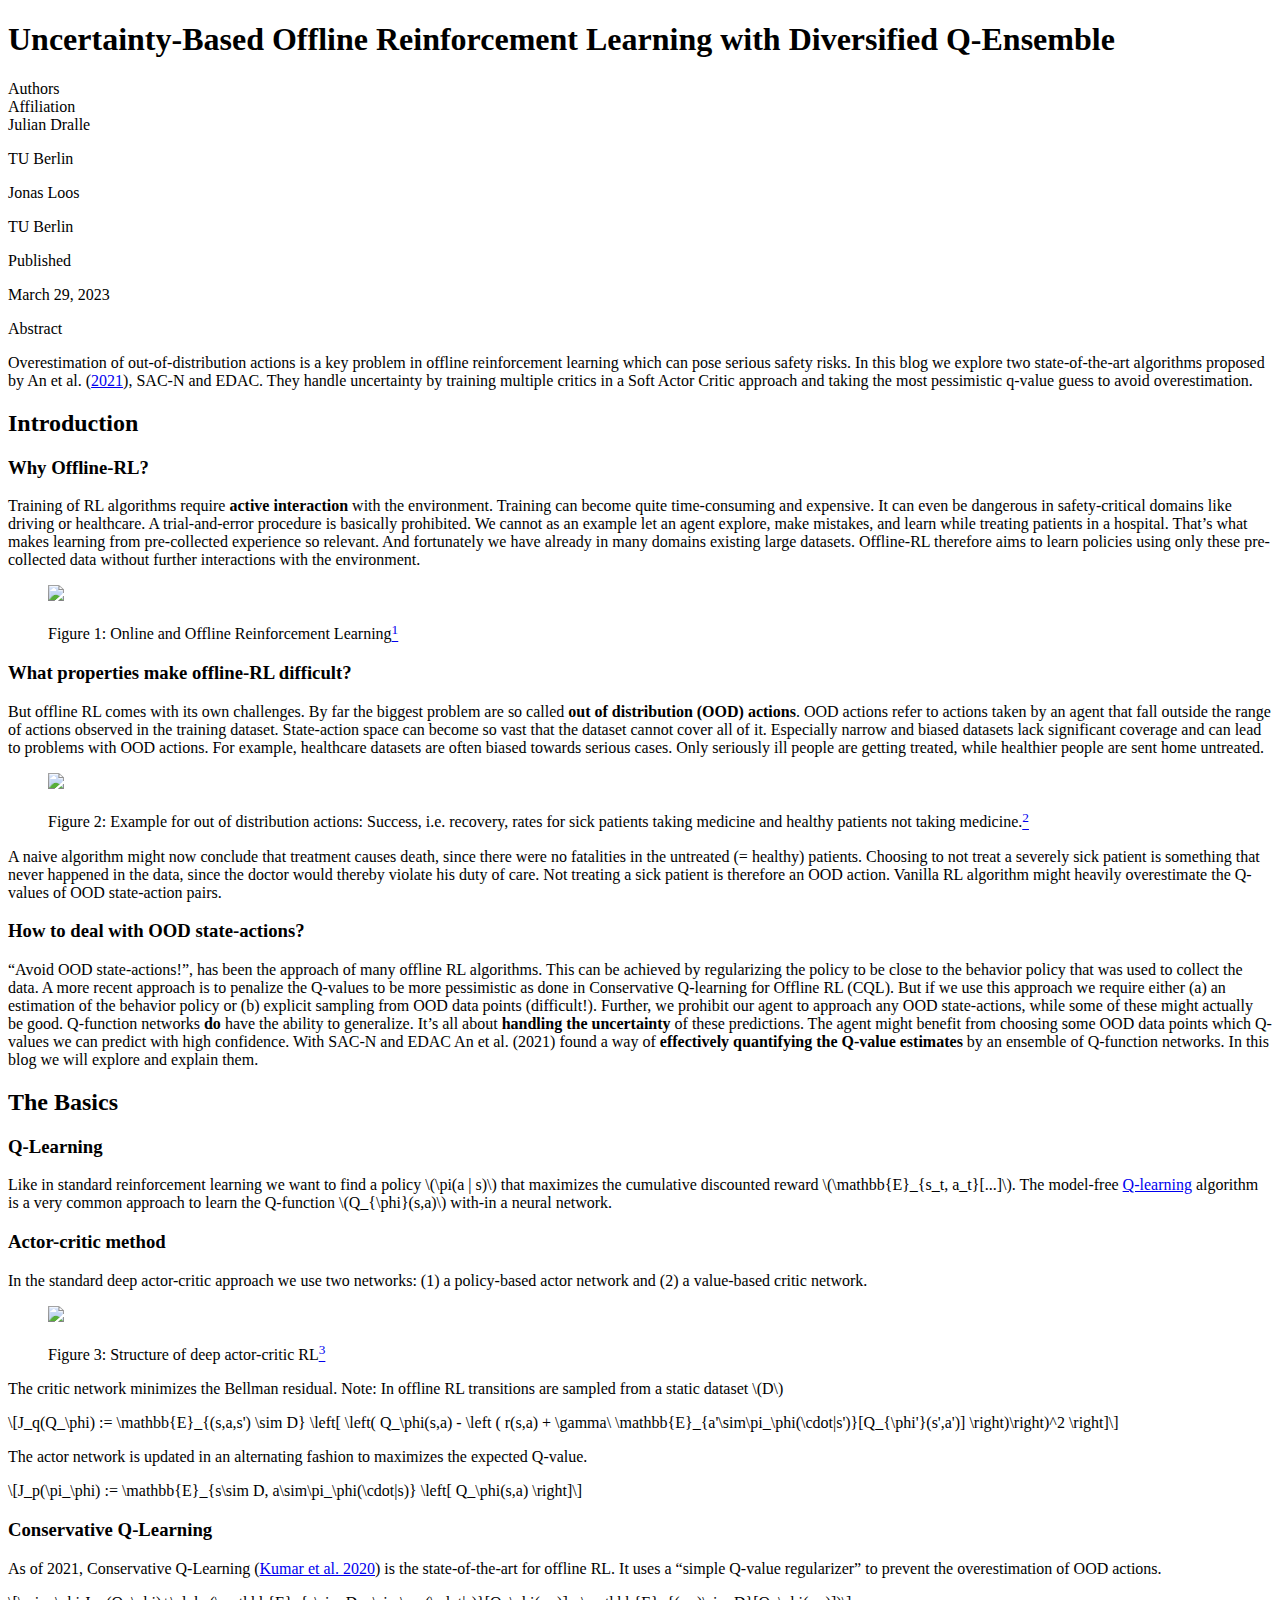
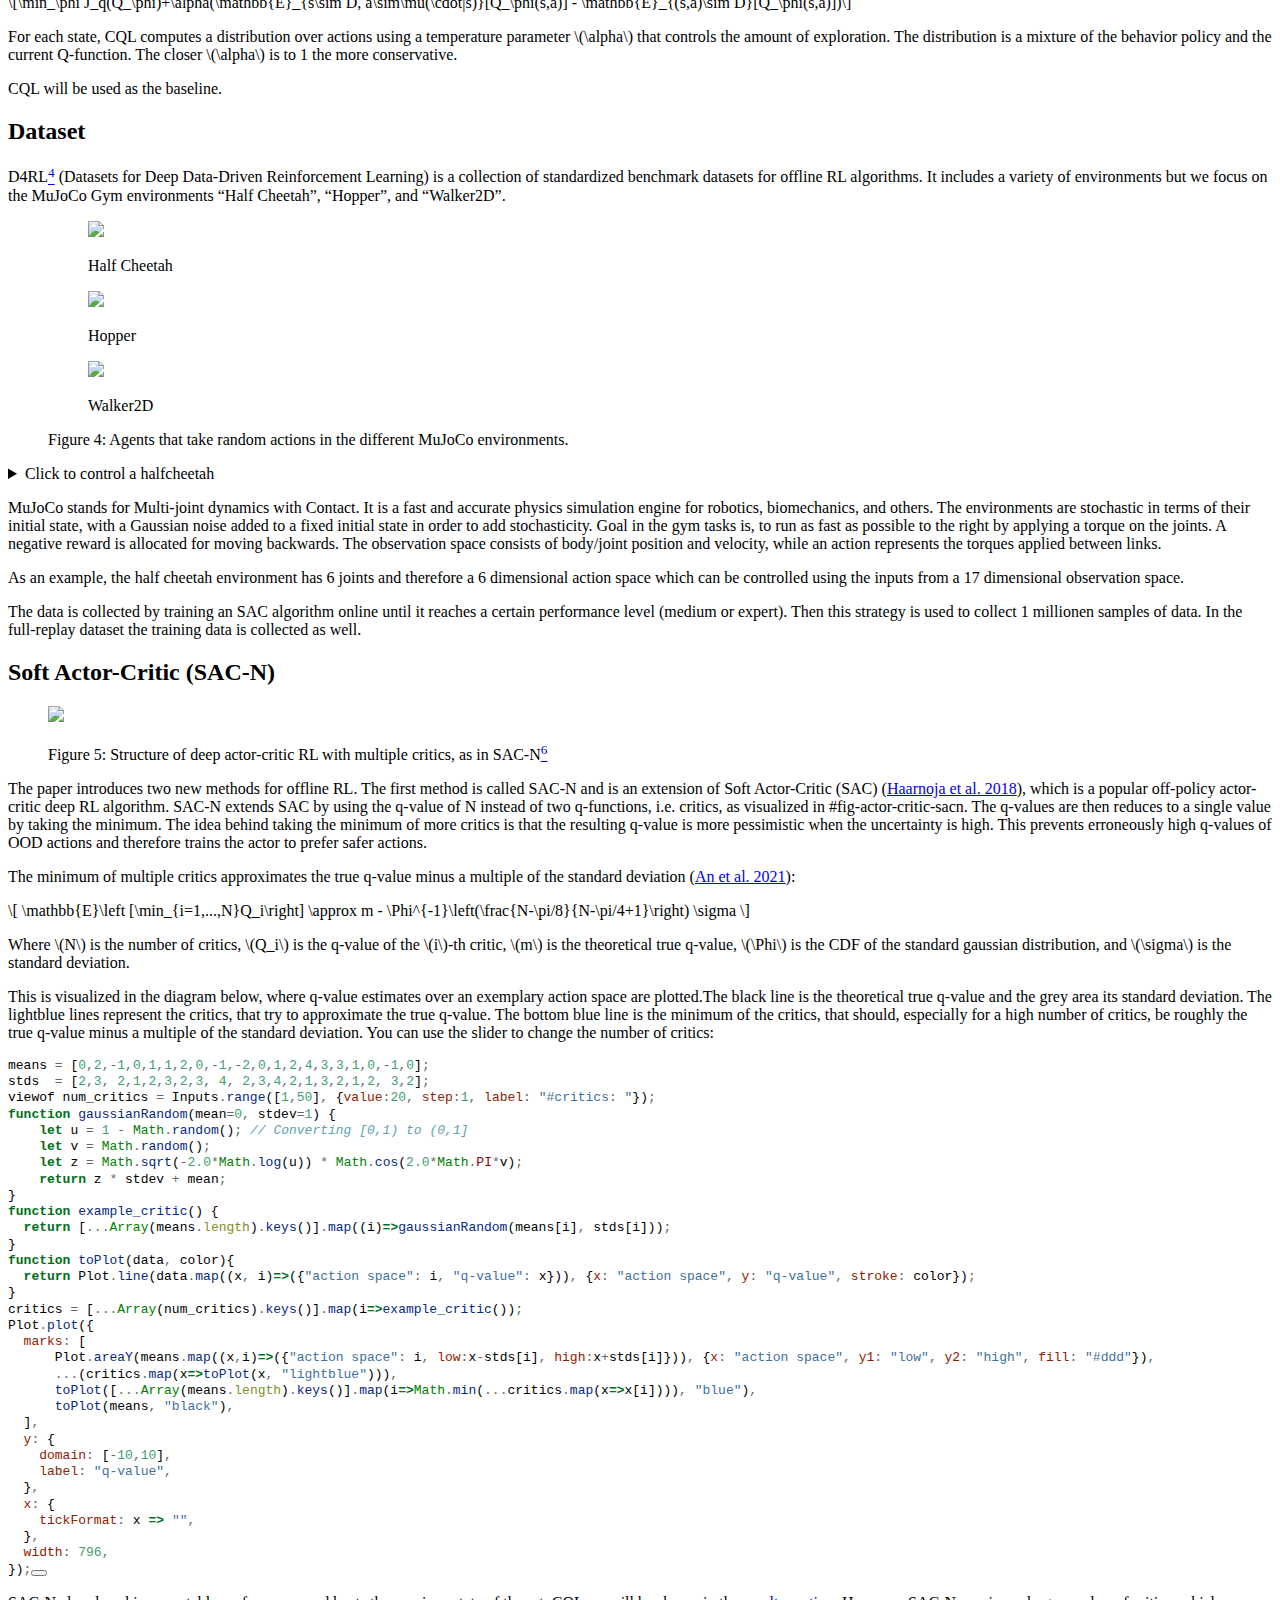
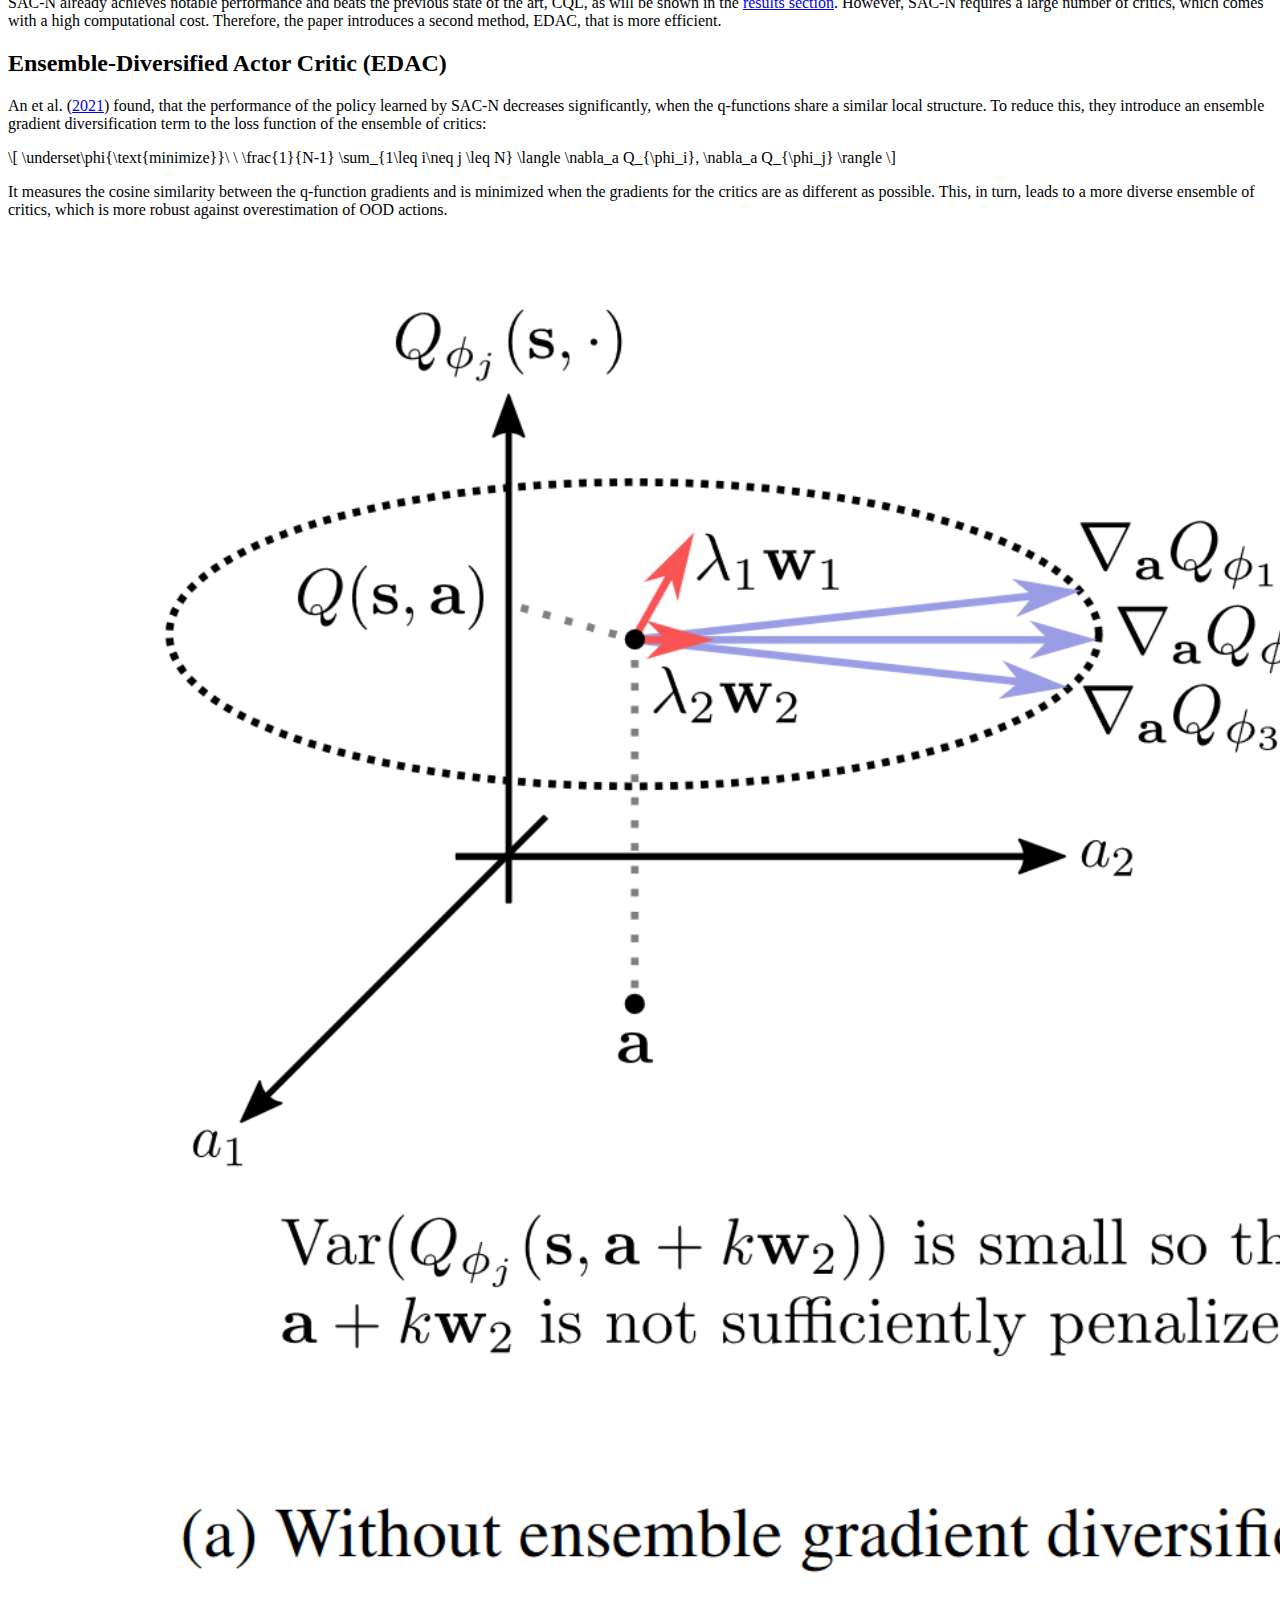
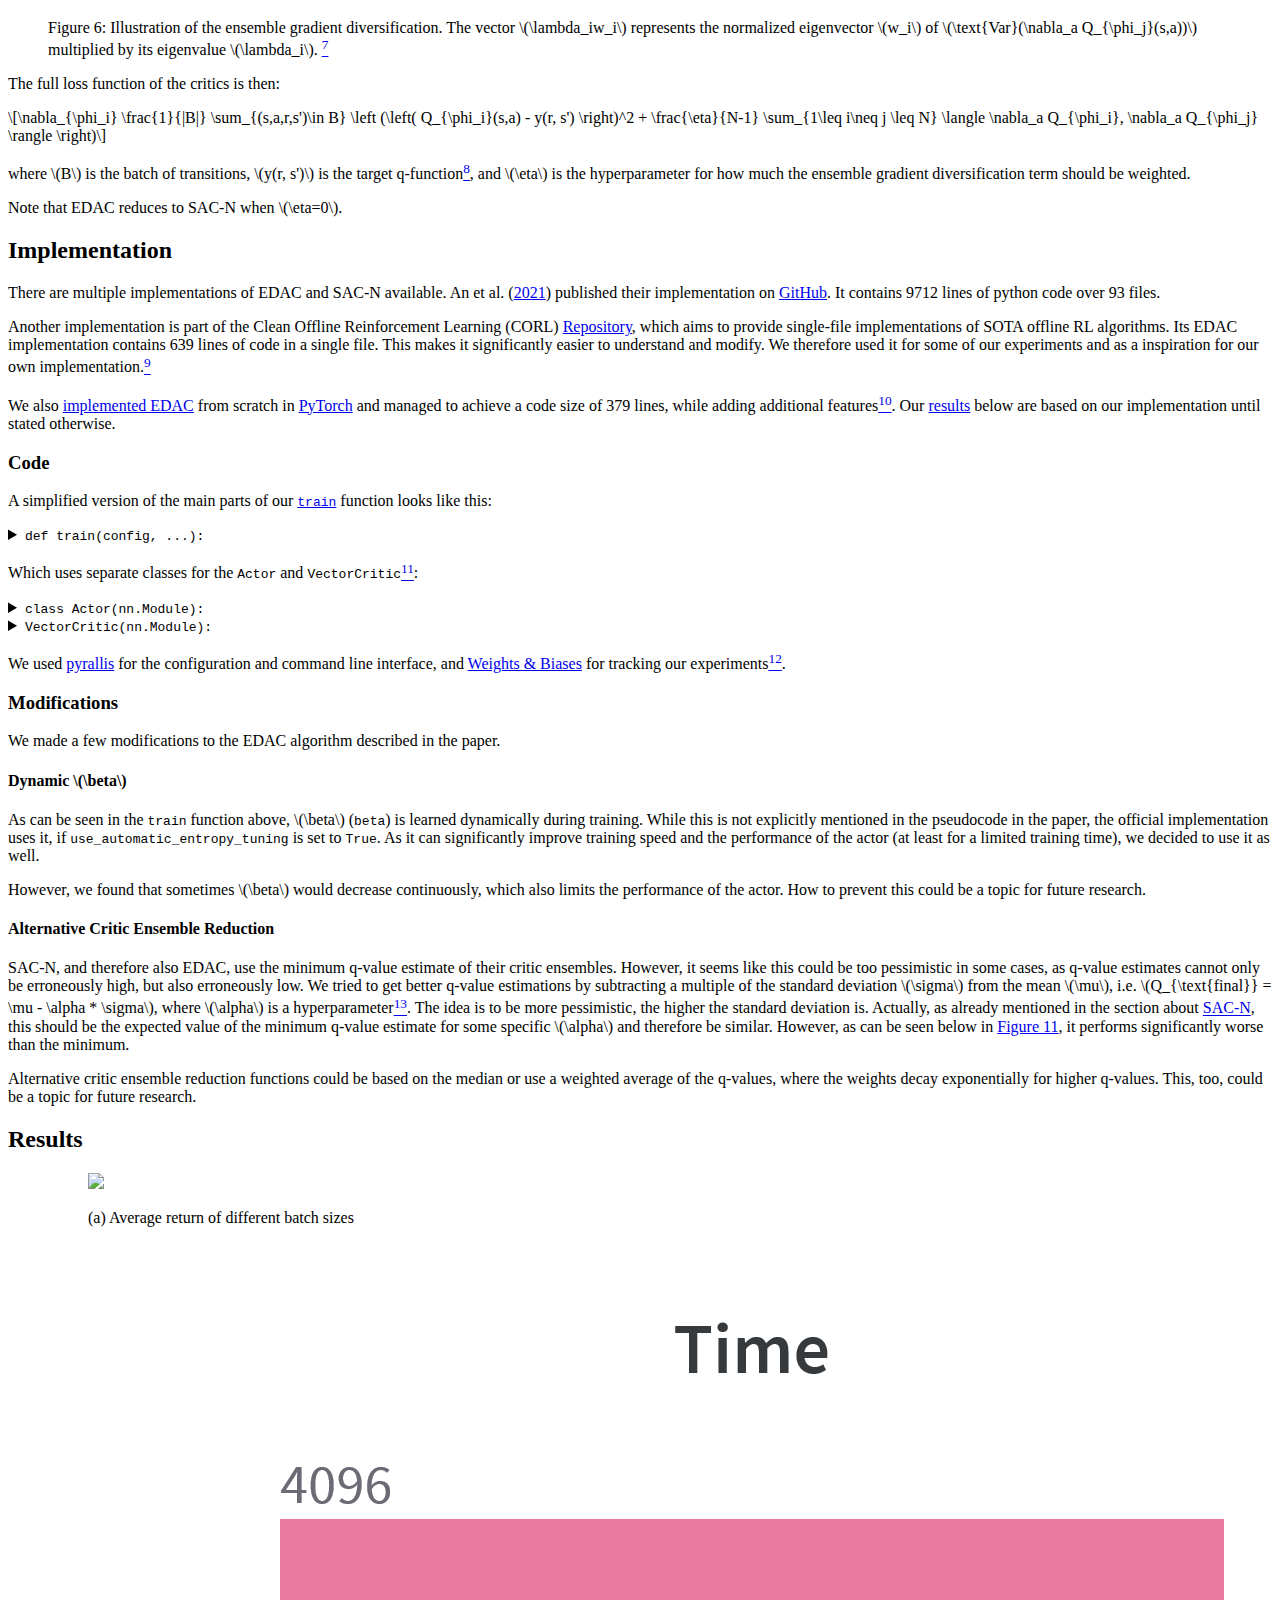
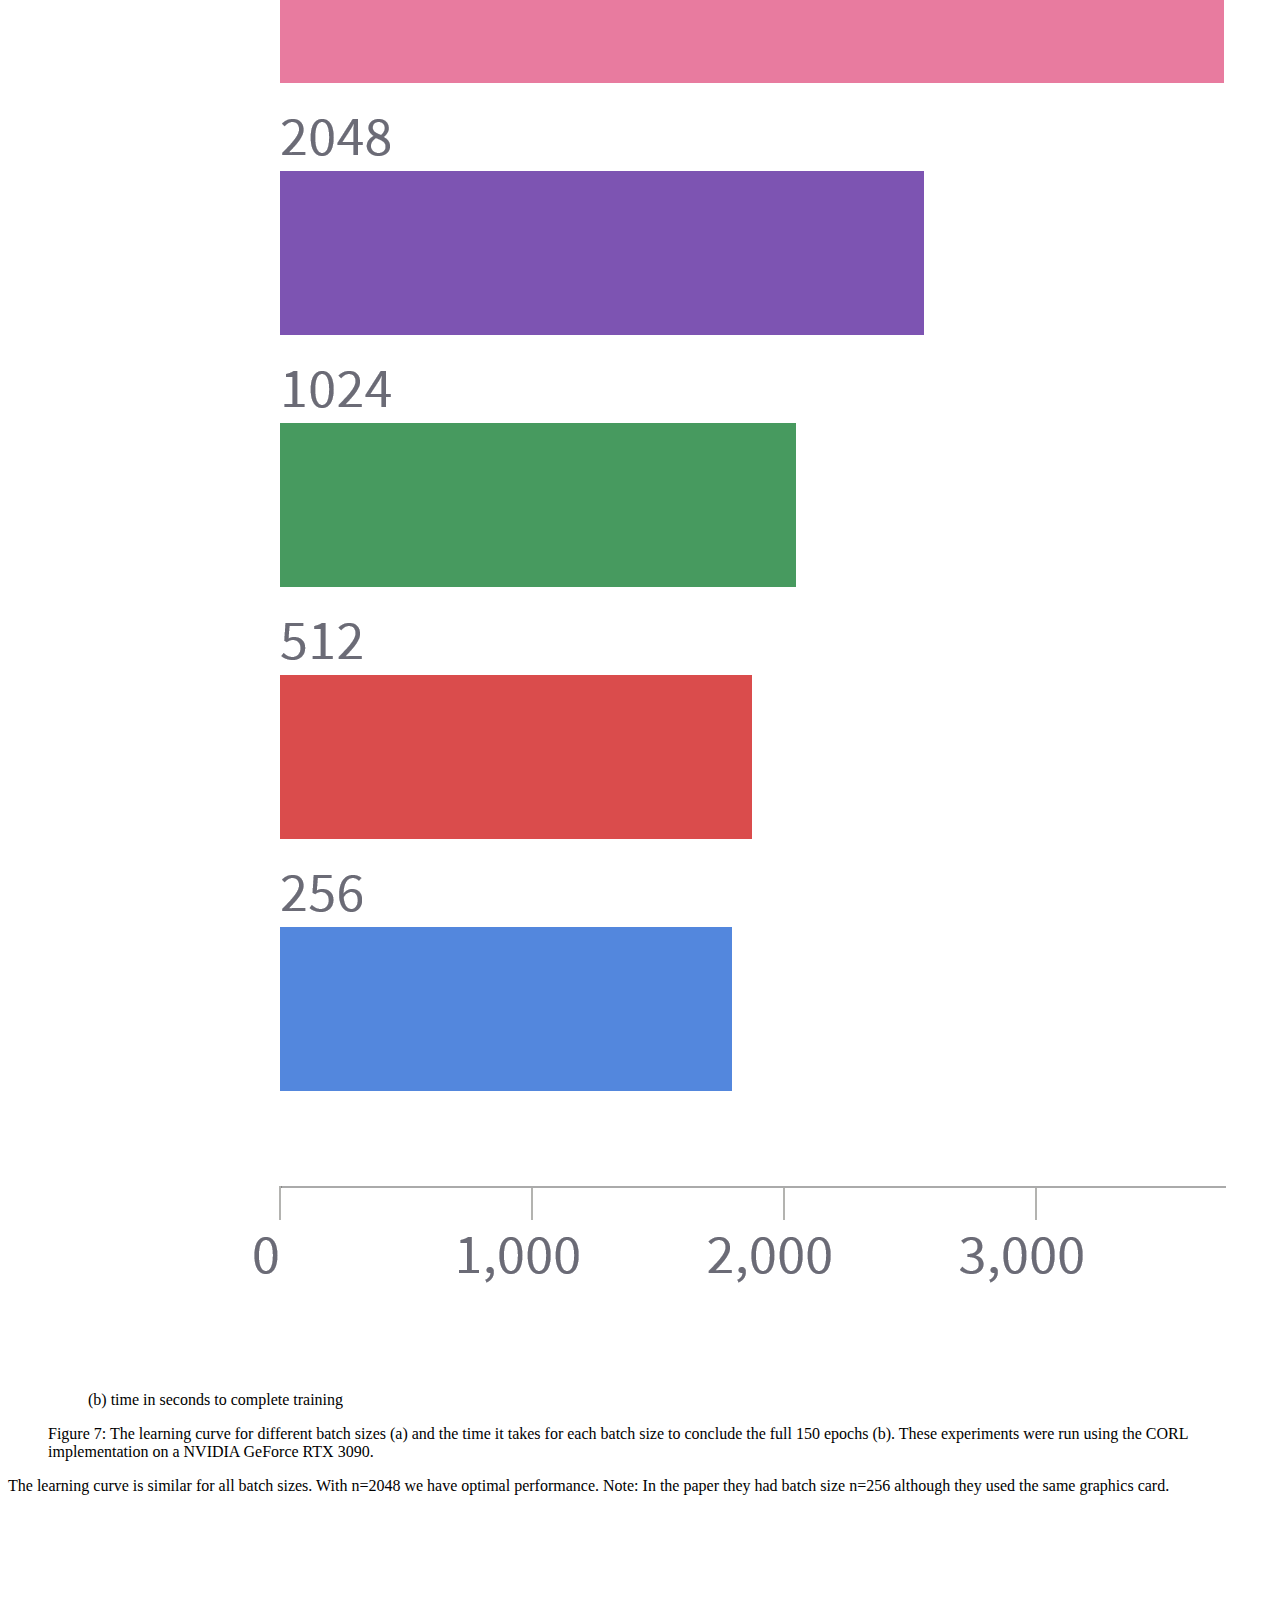
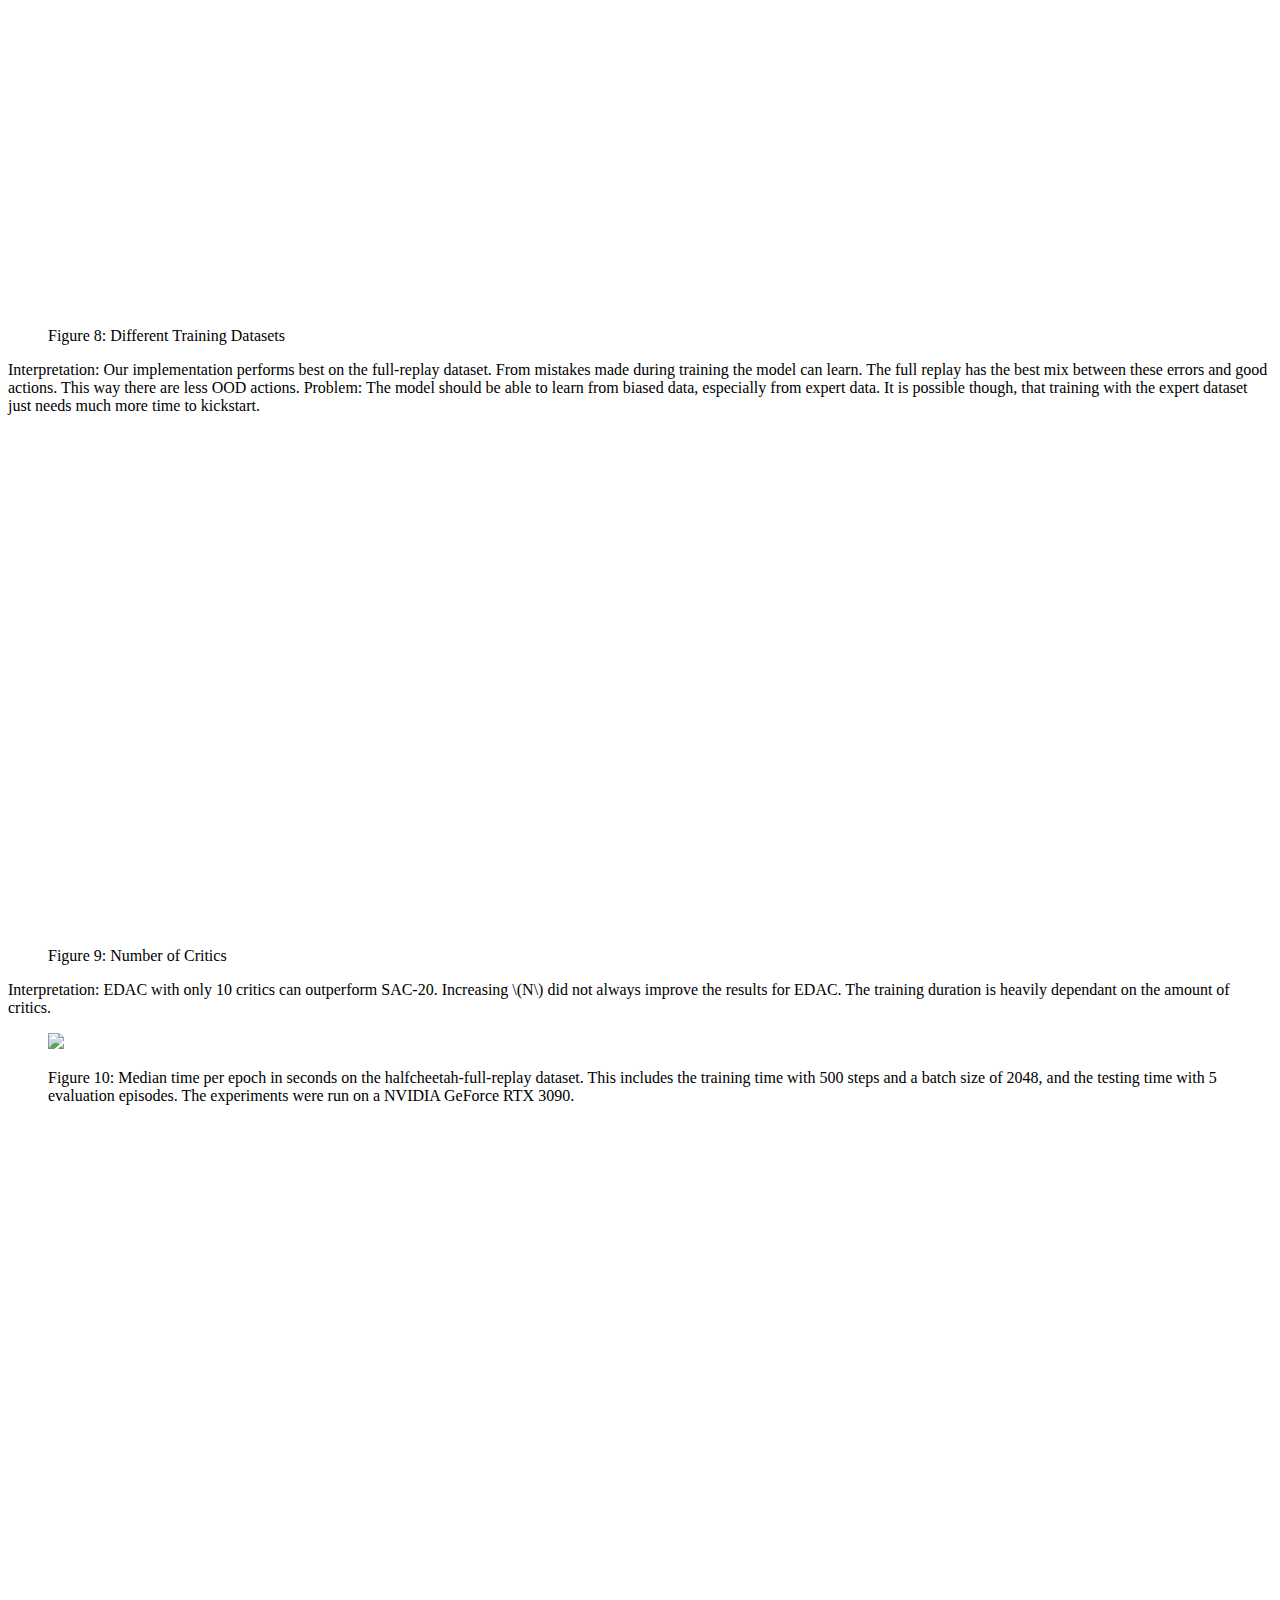
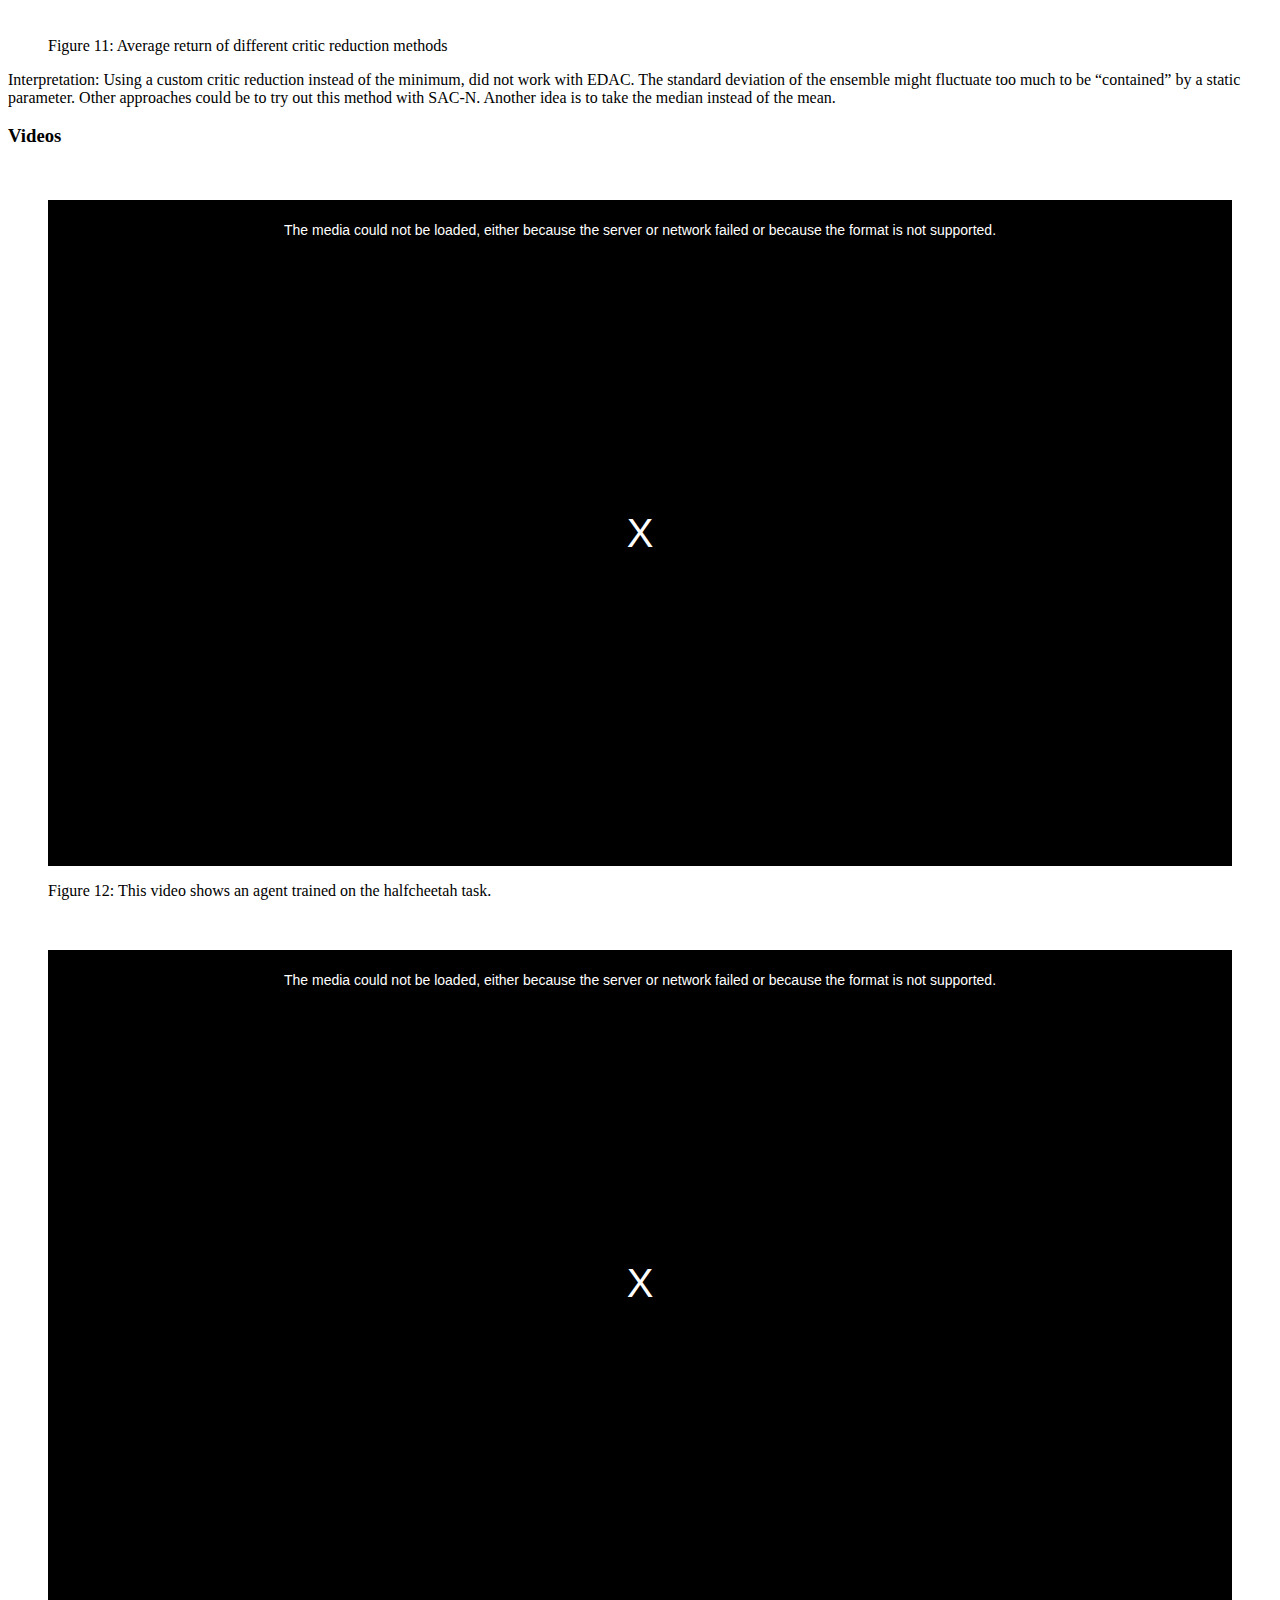
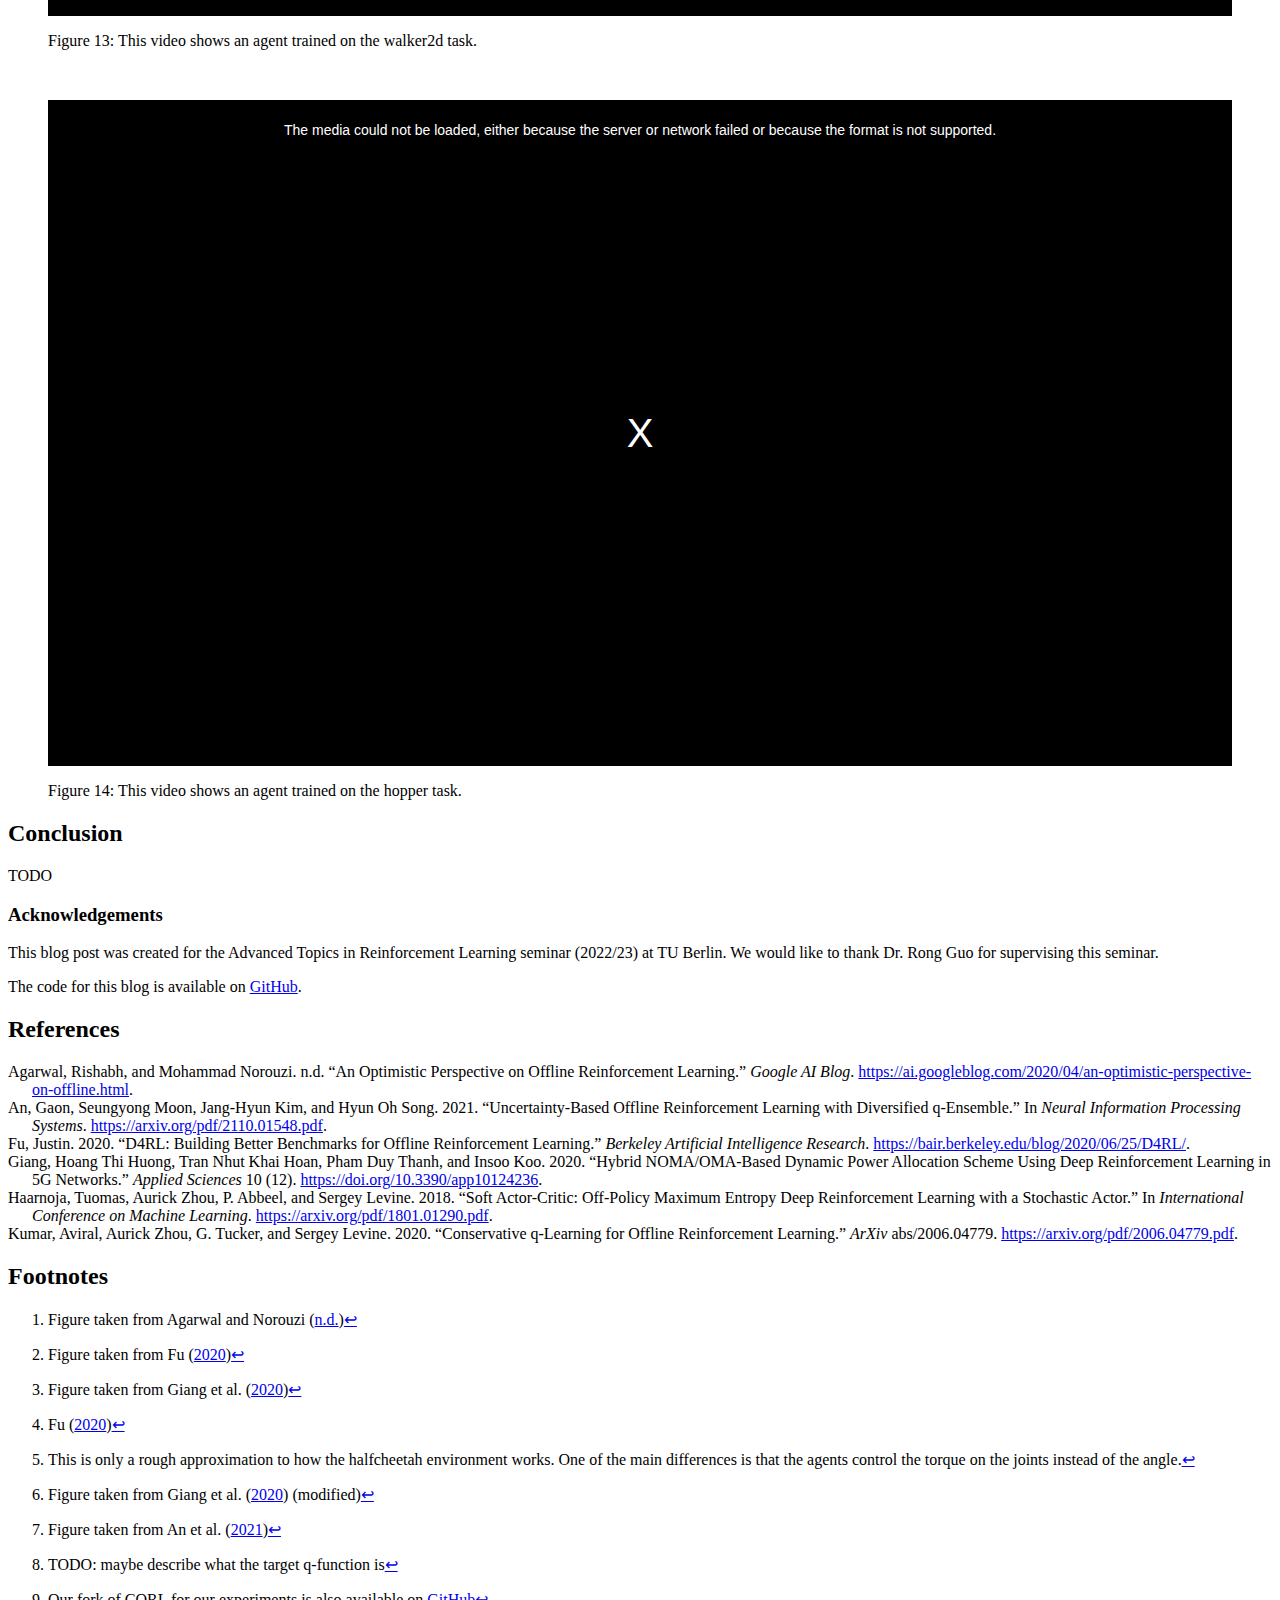
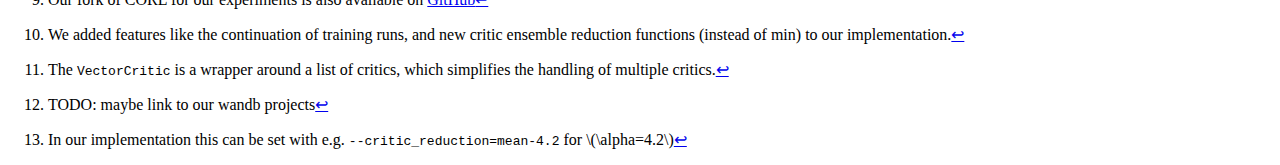
==== commit 3bc386fd: "Built site for gh-pages" ====
--- a/index.html
+++ b/index.html
@@ -134,7 +134,7 @@
         require.undef("plotly");
         requirejs.config({
             paths: {
-                'plotly': ['https://cdn.plot.ly/plotly-2.18.2.min']
+                'plotly': ['https://cdn.plot.ly/plotly-2.20.0.min']
             }
         });
         require(['plotly'], function(Plotly) {
@@ -806,9 +806,9 @@
 <div id="fig-datasets" class="quarto-figure quarto-figure-center anchored">
 <figure class="figure">
 
-<div>                            <div id="32a0ed5e-eaf2-467b-8a4c-62e798031939" class="plotly-graph-div" style="height:400px; width:800px;"></div>            <script type="text/javascript">                require(["plotly"], function(Plotly) {                    window.PLOTLYENV=window.PLOTLYENV || {};                                    if (document.getElementById("32a0ed5e-eaf2-467b-8a4c-62e798031939")) {                    Plotly.newPlot(                        "32a0ed5e-eaf2-467b-8a4c-62e798031939",                        [{"line":{"color":"#ff0000","width":1.5},"mode":"lines","name":"full-replay","x":[0,1,2,3,4,5,6,7,8,9,10,11,12,13,14,15,16,17,18,19,20,21,22,23,24,25,26,27,28,29,30,31,32,33,34,35,36,37,38,39,40,41,42,43,44,45,46,47,48,49,50,51,52,53,54,55,56,57,58,59,60,61,62,63,64,65,66,67,68,69,70,71,72,73,74,75,76,77,78,79,80,81,82,83,84,85,86,87,88,89,90,91,92,93,94,95,96,97,98,99,100,101,102,103,104,105,106,107,108,109,110,111,112,113,114,115,116,117,118,119,120,121,122,123,124,125,126,127,128,129,130,131,132,133,134,135,136,137,138,139,140,141,142,143,144,145,146,147,148,149,150,151,152,153,154,155,156,157,158,159,160,161,162,163,164,165,166,167,168,169,170,171,172,173,174,175,176,177,178,179,180,181,182,183,184,185,186,187,188,189,190,191,192,193,194,195,196,197,198,199,200,201,202,203,204,205,206,207,208,209,210,211,212,213,214,215,216,217,218,219,220,221,222,223,224,225,226,227,228,229,230,231,232,233,234,235,236,237,238,239,240,241,242,243,244,245,246,247,248,249,250,251,252,253,254,255,256,257,258,259,260,261,262,263,264,265,266,267,268,269,270,271,272,273,274,275,276,277,278,279,280,281,282,283,284,285,286,287,288,289,290,291,292,293,294,295,296,297,298,299,300,301,302,303,304,305,306,307,308,309,310,311,312,313,314,315,316,317,318,319,320,321,322,323,324,325,326,327,328,329,330,331,332,333,334,335,336,337,338,339,340,341,342,343,344,345,346,347,348,349,350,351,352,353,354,355,356,357,358,359,360,361,362,363,364,365,366,367,368,369,370,371,372,373,374,375,376,377,378,379,380,381,382,383,384,385,386,387,388,389,390,391,392,393,394,395,396,397,398,399],"y":[-569.7512897623649,-470.0244521016074,-561.602054178507,-581.721777908384,-612.8968254165334,-675.9594484122895,-569.124520102009,-501.1633570498689,-571.1971315729132,-557.4908022992955,-420.1805738590271,-381.5525542407314,-536.1687319371958,-580.4892409176896,-429.0237336841308,-441.3078381588144,-568.3116215058269,-594.7711877455171,-717.1730032464576,-649.6365328032483,-646.1591819475454,-642.5826932906947,-597.2364580169933,-661.8580021425747,-603.1089672154194,-636.6617761343002,-622.3902653490804,-578.3066162653539,-565.4529472397006,-587.7422658957048,-542.394359321624,-580.8295396301764,-553.2930399979737,-551.8148362239995,-582.2745811667698,-783.3005793756158,-852.3072104199484,-716.7249374000371,-568.8160488956667,-532.6126541390239,-557.0097969443829,-566.1503030367282,-566.2331263247925,-611.8885221909807,-592.1182863690307,-563.1036014545842,-620.7266195338325,-585.1951546281692,-600.2893022589985,-588.2418450703005,-620.2632655290346,-721.3898552793985,-631.9345218631126,-619.3355598273364,-609.3057640852505,-589.4306644835737,-600.1489451670307,-596.3575819651842,-599.0971176336964,-587.3676273839669,-565.5882134173286,-549.8505590343146,-583.0022900208954,-596.8115968576556,-581.5639348231009,-533.7155038409481,-574.3638508689097,-577.9369356431055,-579.2626184915193,-576.4042397150956,-572.2126549682804,-565.7313993796247,-592.2321341845609,-570.5117848260641,-534.7805509082668,-557.0832629837969,-581.6994291712003,-581.2873155917673,-595.8997794148762,-586.7824536573974,-565.7281301797891,-559.2679026128211,-554.5824002225552,-570.3808469424239,-529.129367237093,-528.0335962270785,-561.2062667061234,-552.6925979851394,-576.1774540367633,-580.3035204545198,-573.208170079139,-560.5136274174075,-585.2203452423073,-551.8683764751563,-565.6406936069625,-572.0115973459558,-568.8698074750532,-526.3012624604501,-571.3499243348782,-561.7120294988906,-566.5848964660402,-550.4891055469313,-551.8874918128718,-574.9973494225853,-556.1889901907288,-537.2820469434994,-569.0136948890224,-545.2027248097274,-465.83965896845336,-553.1305908173858,-566.9233080642407,-545.2757689441461,-529.6795360629369,-564.2483645672447,-526.9182756911478,-465.3830033423653,-497.41581072147375,-498.06415236291343,-550.1861389895585,-541.9269287105012,-536.3507435404921,-523.8911164147819,-565.3665323117993,-490.9204857477921,-548.6521627981799,-496.27958257518367,-553.263439264894,-555.8211423675382,-506.7221275781729,-547.0254354766055,-535.0216712960034,-481.8496868171096,-485.6762409120106,-515.4874565569107,-434.630160989287,-383.8260505742355,-370.4635969024732,-442.28774953078255,-459.0514189813729,-219.2804088922427,-384.3901789898469,-412.8945713493109,-461.3013191181207,-320.0337806151419,-185.30312174659667,90.26826234204192,-51.96111284955484,740.8620729613273,166.3344129209837,259.48652801465084,939.7214106591993,2330.1751347403915,1745.5969817731504,1867.0434559403525,1426.4115457335502,2203.832005530314,2582.413905206673,3704.463355879167,2925.54038652211,2641.78359021595,3186.8281936432595,3584.439593866336,4222.169936566777,4278.421851007086,4061.1713130091257,4278.13215385251,4406.493499599388,4403.3804155782,4725.091417999623,4759.303067479294,4631.234638247435,4671.046179350476,3749.43048995154,4233.238777767991,5217.133768511909,3491.709329728348,4832.796082486488,4989.897736504935,5141.6639000816085,4539.747584805569,5549.016164087583,4364.209654364199,4712.595314003391,4863.156905569818,4946.984016326307,4562.909963881215,5002.288256230726,4360.217547748136,5528.423343678482,3684.099700122648,5056.518463358687,5575.604765099085,5612.345484755033,5858.996741759749,5185.3466904409415,5840.378131440644,5155.289962695844,4565.441685749983,5132.671948816153,6354.806152036121,6228.668035629757,4745.483378030511,6125.847894864717,6161.236593461556,5590.140823588075,6485.290232762894,5891.931236469843,5700.590330885498,6513.774519248716,6622.306868822317,6757.956064275775,7069.7447744585925,7064.839356813279,6588.811897212792,7370.632701928938,7256.637926573258,6663.280730689761,6099.481149912599,7449.769060592132,6508.838235299231,7444.6234999271455,7534.782578046739,7478.42627106802,7677.72813159112,6688.0246470047005,7153.103618694755,7218.405419207284,7099.510123527472,7651.759829023103,7570.967862545905,7068.695737079624,7959.877010666316,7150.868333887972,7985.991078626802,7756.030417972588,7844.104213183715,7751.526048479022,8059.132992837838,8019.990257842492,7967.212614074308,7854.835404393753,8043.563739586079,7120.434124613336,8034.678991900773,8109.63025826051,8004.504033335985,8168.063067193873,8163.253564675986,7776.955734748933,8106.071077183022,8117.945516227144,8125.848977161218,8315.505965006621,8264.65999446053,8039.237173659916,8269.382856477176,8114.231042342959,8312.694968748972,8486.694460210183,8358.7046640209,8318.176852835153,8588.95570598673,8332.157131587639,7978.060400326573,8354.962100986968,8248.462763035137,8416.556548993058,8348.79551748057,8564.03183284124,8427.832595507758,8592.71793962062,8535.963305572059,8356.771050659903,8345.117742063194,8494.5959046348,8460.794273982978,8524.510633433456,8369.852012257994,8640.358753705157,8561.437470163404,8545.295406991288,8370.036021898562,8455.72079926576,8316.807689385725,8679.806972853432,8595.712127132892,8716.340632203573,8531.875514912961,8645.024216556209,8502.62702994663,8568.973296583144,8803.216282109464,8684.82187925895,8550.852288350736,8675.383057525214,8551.617762588703,8664.453536472007,8542.100013451121,8484.615781250472,8620.355037644145,8660.414048470408,8602.784615553046,8544.912487659674,8289.788414341376,8655.92534205975,8476.173534707727,8509.432202468324,8623.610728253987,8431.093357714815,8670.330456916952,8692.544449450808,8438.325702117621,8630.19265676101,8727.768867010647,8849.857665092855,8458.117037444781,8654.287363079702,8532.690722020736,8735.304423803995,8534.856664736444,8657.580166676777,8740.228045704625,8736.955160839545,8810.406888604219,8710.782406763741,8522.02983476772,8773.345092607216,8840.17927093083,8734.637835059508,8556.125613291417,8578.952137394012,8673.636665635328,8684.079683511345,8666.865135134305,8585.611902313323,8727.914922175649,8628.548819413532,8723.128971461116,8693.8000779813,8824.145039023058,8704.09591259211,8608.515885210505,8492.023396272582,8661.320053247504,8608.942438496735,8763.507614222259,8640.703940312062,8566.080406928957,8602.188196056315,8697.95100069273,8642.09272944263,8671.182428789354,8528.089168254392,8799.263425534664,8777.187206447466,8856.165492804636,8645.170600518912,8681.939959552656,8582.44240922167,8426.770244960095,8714.024279019115,8592.257279459132,8887.282263347915,8753.605566879747,8617.781860967581,8755.719617836468,8710.988167200958,8605.774176551862,8625.561317010543,8744.916991024487,8660.1079591732,8714.331859904247,8697.792558233607,8951.11898547456,8668.595891174919,8587.291627951938,8720.292226587137,8686.411669183872,8546.151729907222,8690.887054630579,8661.029712874355,8667.282362071157,8758.02217583948,8734.81743275618,8765.71745122589,8773.074788299826,8777.375328145252,8815.5505693374,8815.661329948387,8775.671343492362,8862.427380372927,8564.044245439625,8796.70210438203,8761.338591608233,8871.481758662847,8790.529227631625,8763.545603634462,8797.149660363917,8880.323443127145,8775.921603533985],"type":"scatter"},{"line":{"color":"#ff00bf","width":1.5},"mode":"lines","name":"expert","x":[0,1,2,3,4,5,6,7,8,9,10,11,12,13,14,15,16,17,18,19,20,21,22,23,24,25,26,27,28,29,30,31,32,33,34,35,36,37,38,39,40,41,42,43,44,45,46,47,48,49,50,51,52,53,54,55,56,57,58,59,60,61,62,63,64,65,66,67,68,69,70,71,72,73,74,75,76,77,78,79,80,81,82,83,84,85,86,87,88,89,90,91,92,93,94,95,96,97,98,99,100,101,102,103,104,105,106,107,108,109,110,111,112,113,114,115,116,117,118,119,120,121,122,123,124,125,126,127,128,129,130,131,132,133,134,135,136,137,138,139,140,141,142,143,144,145,146,147,148,149,150,151,152,153,154,155,156,157,158,159,160,161,162,163,164,165,166,167,168,169,170,171,172,173,174,175,176,177,178,179,180,181,182,183,184,185,186,187,188,189,190,191,192,193,194,195,196,197,198,199,200,201,202,203,204,205,206,207,208,209,210,211,212,213,214,215,216,217,218,219,220,221,222,223,224,225,226,227,228,229,230,231,232,233,234,235,236,237,238,239,240,241,242,243,244,245,246,247,248,249,250,251,252,253,254,255,256,257,258,259,260,261,262,263,264,265,266,267,268,269,270,271,272,273,274,275,276,277,278,279,280,281,282,283,284,285,286,287,288,289,290,291,292,293,294,295,296,297,298,299,300,301,302,303,304,305,306,307,308,309,310,311,312,313,314,315,316,317,318,319,320,321,322,323,324,325,326,327,328,329,330,331,332,333,334,335,336,337,338,339,340,341,342,343,344,345,346,347,348,349,350,351,352,353,354,355,356,357,358,359,360,361,362,363,364,365,366,367,368,369,370,371,372,373,374,375,376,377,378,379,380,381,382,383,384,385,386,387,388,389,390,391,392,393,394,395,396,397,398,399],"y":[-468.7600704104743,-587.1034761269239,-547.6646646017957,-616.7752750207076,-769.341003130148,-667.4043682590335,-724.5955969901759,-749.4762694837448,-669.380135397962,-737.538004041061,-660.1593327773107,-715.6473647640006,-691.1383080381745,-642.4182675915907,-650.2621142427561,-557.4720162696154,-543.9827042974262,-589.6463912923198,-602.6979351929875,-587.9666351476021,-592.7167288927383,-599.8836318836059,-639.0009236691528,-598.0182184298424,-647.2283903080719,-611.6772852532791,-579.760235551319,-648.2947125605433,-577.9600391512266,-594.2784134802274,-654.5515047785261,-527.214662898748,-552.8013812723455,-567.1235478289112,-516.8282452318213,-521.6094453499734,-501.95209051149857,-521.5471642741755,-580.6416483478763,-552.436886132883,-565.7905830605621,-556.0024582712321,-570.672179924707,-564.3681316888577,-611.2424399685123,-506.5636415725713,-528.6101787547691,-492.5182841263497,-521.1876453230645,-532.8013270714737,-487.52130070648855,-491.6535867775934,-503.03016436926606,-551.0649969678695,-585.5873095248091,-533.3456180020286,-551.8396596062302,-607.5487617673228,-543.2110548524093,-557.3671464782517,-549.895651596468,-572.8119718972714,-527.4375872503103,-470.8886593682057,-532.297774213031,-520.6943574198647,-547.0522097982428,-530.1284186455289,-516.0593992612029,-569.1866790217293,-525.0297598896693,-513.9562815736205,-566.4378251629225,-515.019123081282,-480.8754459650256,-532.5326444301234,-540.340536062582,-565.5085219691887,-525.5816721681178,-530.5677637796191,-568.773434108418,-599.8188737528121,-564.9023985923858,-569.1040824128596,-595.7773794466493,-601.975722317884,-601.3494730452319,-525.0134158699248,-529.7942689820327,-534.6859879310947,-585.1652473810992,-558.0168362386864,-543.2512143730593,-565.3031769894069,-531.0352916017955,-546.3423980130345,-555.7144237508965,-560.3227556982625,-514.4664269581124,-643.4752063462618,-694.3352499922498,-638.3427941489249,-583.9623792994936,-608.4688661371981,-530.9020381651906,-449.7131704557909,-484.3657854453261,-510.3768145325822,-592.6017072724178,-606.2145806196866,-512.6607625369409,-590.2678812634756,-599.7070502107495,-585.8028138657216,-561.262222817523,-576.9428994319271,-581.8605542658747,-606.6190689242447,-561.1772426283181,-551.9030310802648,-544.8745181731199,-590.7531752457064,-532.224559547357,-633.7383256989223,-522.1758465849921,-632.3953596040235,-503.6930388858898,-549.1325392338031,-573.9330636836294,-564.9093843541234,-528.2328455633922,-529.9301595506247,-540.4681389306043,-533.4919286977,-549.6196580982095,-540.2472430435255,-520.7345188345944,-559.608945006328,-594.8677584057533,-597.1347918930746,-514.1107309379482,-592.4769971845944,-553.276039669448,-529.2785758609652,-544.0346073752225,-540.6059695581607,-529.3391133969958,-528.6745889157834,-509.5451486310676,-532.9838952823617,-535.9875932413559,-515.9720331390406,-540.879409441452,-551.2690945547035,-548.78339741327,-549.4673569119603,-508.21919085201375,-535.0855175326127,-525.7371477975474,-521.0981452852509,-598.9959636489245,-549.5162910832976,-510.3180226275672,-555.2726761586825,-528.3132751564549,-555.6889822396507,-615.5145119342068,-587.4696152719812,-522.93369661737,-516.0559966811428,-550.7809235166669,-543.6185118929624,-538.2575091815343,-563.2770589924007,-620.6045974551216,-575.2185866634661,-532.3692714473902,-554.515673250066,-543.2819147723498,-553.5991766268753,-514.7420518345773,-537.2923611352339,-541.1641784501273,-552.9542293969483,-562.1879845165898,-492.45306898162073,-522.2913205806426,-549.1094917771343,-566.921576321481,-529.5219385033537,-543.181890220171,-560.3500518202686,-565.238718765893,-506.6918595729098,-553.5372973475157,-551.6436982043258,-506.8253617350539,-560.9829945993857,-453.94794384313,-525.530716460604,-476.16453500736907,-542.7395099773948,-515.3756484423461,-557.7351255299626,-471.9019387509803,-530.7216318748784,-458.2846339467053,-536.8760064843827,-481.78770433294096,-463.9663464341382,-527.5894159805309,-530.4132898780005,-573.0585177463624,-445.6882740127432,-566.0208827138686,-434.4929637910917,-549.9761528613108,-495.7495921578902,-460.17242894037975,-535.6586031188982,-523.1662946134378,-601.6449600995736,-511.7007616273313,-432.8239768067241,-532.0690383209421,-443.7801383753844,-505.75279590002754,-497.1332377535885,-572.3924357556457,-484.5018629564049,-473.34052238535,-521.6941608967732,-528.7303895038815,-532.6858079519702,-446.4682511698174,-492.8434844812092,-498.2387624436808,-530.8912763674148,-565.7065332142106,-470.3159888418065,-532.7944973970117,-452.8577452497211,-578.5145212573,-431.8741961772449,-440.59041190653375,-458.51674218767744,-496.7596156875634,-429.04638307696985,-453.6586417641865,-425.7797761125029,-484.16083812676777,-544.1258377445682,-432.9449544833975,-458.30205130883087,-515.5190486132029,-474.4766953098294,-470.7519384659159,-486.4791402378065,-488.0923457979334,-552.7743402012156,-477.2235511717288,-533.0158594001509,-499.3455648589702,-518.7561630912669,-484.549822880525,-487.5891901822223,-487.0381683802037,-508.5892356443153,-499.237968868656,-566.965814552511,-436.7792589410672,-603.9956731008922,-457.2221051952428,-549.9805459409035,-577.4627257292793,-492.1178072652265,-632.0322585142426,-564.9814709391474,-514.8765996477227,-573.3742491438096,-610.8935530347251,-540.593058405898,-631.1196458915208,-652.2651053544854,-561.2219738141691,-555.2630291069902,-712.4126018616704,-724.2136768487233,-799.306192517629,-689.0174679356671,-620.6366315130342,-675.8836552072702,-730.0240060220535,-665.398115825974,-646.4351741871443,-725.2088252966141,-586.291385179605,-653.2015681023951,-647.7153040976324,-639.3563725358979,-634.5068321712498,-611.1258895320974,-661.8106897600298,-671.7317076150953,-746.251817410296,-703.7981145662293,-555.9828076040785,-642.0345296289789,-530.9293705825451,-645.674811967459,-651.3324717332489,-570.9879693341206,-532.9613752350202,-717.3415707362029,-580.4982779911988,-582.3952671418697,-528.8101827198634,-516.9218265194743,-635.9018227173128,-546.5458180613858,-575.7687474554622,-595.159568579283,-621.5087028165665,-645.7219915076962,-608.9439987675837,-601.790900515418,-655.3501768270075,-690.9755208110191,-734.7874976474038,-722.7939513072018,-587.4591215510245,-651.9550118583574,-681.7814509798031,-700.9532907308205,-624.9519527657271,-723.0038563915327,-662.0574212283561,-639.5820677825602,-591.907424916152,-670.3364833557471,-577.0162115614073,-692.9439458847744,-669.2602758300698,-595.3357464177159,-724.6838603177424,-578.585365272387,-638.0659789786608,-633.1242359410501,-631.7834199237845,-656.507231478985,-712.1058876576137,-684.621070993949,-706.6029325331324,-652.8208467279143,-643.4801023955879,-729.6032010494913,-767.6560567515627,-662.5210103557082,-655.0988328983062,-611.2615859100391,-668.0645919190775,-584.2932751909891,-621.5610635154508,-585.5061809935565,-687.3402991816561,-749.2677785249671,-690.0988191355216,-675.2947385235692,-678.9603202572355,-744.7223254802421,-724.1322171759086,-562.2088455845899,-665.180678409067,-627.6229365208308,-553.3780347739148,-703.7657051410242,-699.0722319964215,-635.8603230813885,-615.427391170633,-630.6515583803732,-755.0316531712203,-733.5610063006318,-694.329643639516,-671.9898810347919,-605.3771584528436,-654.6852098137604,-688.8318040866103,-617.2211668473549,-675.3116306969541,-677.3415341584712,-645.7035875894478,-659.9059493060415,-633.9204228314167,-693.8456829340571,-633.3946098882261,-717.5311797023676,-726.4840092707904,-672.9629427338318,-722.0775521394121,-727.3316421769357],"type":"scatter"},{"line":{"color":"#9700ff","width":1.5},"mode":"lines","name":"medium-v2","x":[0,1,2,3,4,5,6,7,8,9,10,11,12,13,14,15,16,17,18,19,20,21,22,23,24,25,26,27,28,29,30,31,32,33,34,35,36,37,38,39,40,41,42,43,44,45,46,47,48,49,50,51,52,53,54,55,56,57,58,59,60,61,62,63,64,65,66,67,68,69,70,71,72,73,74,75,76,77,78,79,80,81,82,83,84,85,86,87,88,89,90,91,92,93,94,95,96,97,98,99,100,101,102,103,104,105,106,107,108,109,110,111,112,113,114,115,116,117,118,119,120,121,122,123,124,125,126,127,128,129,130,131,132,133,134,135,136,137,138,139,140,141,142,143,144,145,146,147,148,149,150,151,152,153,154,155,156,157,158,159,160,161,162,163,164,165,166,167,168,169,170,171,172,173,174,175,176,177,178,179,180,181,182,183,184,185,186,187,188,189,190,191,192,193,194,195,196,197,198,199,200,201,202,203,204,205,206,207,208,209,210,211,212,213,214,215,216,217,218,219,220,221,222,223,224,225,226,227,228,229,230,231,232,233,234,235,236,237,238,239,240,241,242,243,244,245,246,247,248,249,250,251,252,253,254,255,256,257,258,259,260,261,262,263,264,265,266,267,268,269,270,271,272,273,274,275,276,277,278,279,280,281,282,283,284,285,286,287,288,289,290,291,292,293,294,295,296,297,298,299,300,301,302,303,304,305,306,307,308,309,310,311,312,313,314,315,316,317,318,319,320,321,322,323,324,325,326,327,328,329,330,331,332,333,334,335,336,337,338,339,340,341,342,343,344,345,346,347,348,349,350,351,352,353,354,355,356,357,358,359,360,361,362,363,364,365,366,367,368,369,370,371,372,373,374,375,376,377,378,379,380,381,382,383,384,385,386,387,388,389,390,391,392,393,394,395,396,397,398,399],"y":[-539.0895975958812,-441.9442582242835,-476.6465659247724,-547.0785385914593,-569.6337817111761,-842.9340130012743,-748.4519301987931,-503.6689628947007,-531.0335872041136,-538.8994301311171,-552.6431525522028,-596.0021360616253,-611.6901944875929,-569.1301899502264,-603.9420228399824,-436.6000366843382,-496.9017067832855,-566.0927755959322,-493.79323669848463,-543.8443913381574,-648.826536917287,-702.8621309292117,-666.0966685890987,-668.8117780462605,-589.129028749394,-662.1581092514035,-678.0702176839363,-648.9168809459104,-696.078564013587,-565.2476446056868,-573.3263799336678,-639.9856385735571,-623.5813322472961,-571.0356502307864,-527.9682741389126,-533.7094482729866,-587.6674689710624,-557.7148110257565,-611.3767790695235,-585.0139279072155,-536.0737989588807,-536.8264076982858,-596.0818461262323,-619.9413867168578,-610.2643006147749,-590.3541468172455,-618.1089900029112,-615.5729293931072,-617.5903036418568,-607.8836230885879,-645.9467673471802,-619.5823902657419,-592.1034605670299,-674.3225517370149,-680.1080379051432,-683.351280221181,-678.8238517155477,-723.6745599957021,-751.8389586005992,-709.673914195039,-764.4355342148517,-728.2451709057192,-714.7400329007692,-755.9286307522125,-627.0561700540235,-730.9713609846119,-645.1079505403366,-639.2156073546796,-716.6991218250697,-749.7863686010621,-710.9855425816738,-739.0673222286545,-829.4429864546871,-749.159007195813,-856.4721838695947,-785.8676897757218,-933.7226240869744,-931.7228363555356,-736.3133688251079,-780.9466587445088,-708.9182625829396,-761.9010294493057,-570.6532318017703,-647.0405774253308,-601.3934942426642,-684.3337930186542,-636.0480342257657,-694.3385198408079,-409.60865064397296,-648.316694784696,-594.5322349955079,-641.2751149553369,-642.7187351218519,-607.7606666385941,-795.8783834295461,-852.4231583737395,-730.4043979860414,-662.1292451647923,-617.5656879826095,-545.1262076255399,-662.1760104353714,-558.124481587584,-677.0356285408755,-685.6663359630281,-680.7355136809566,-605.3076508722068,-472.29873397228937,-605.464441812622,-674.2117364519332,-791.942544900167,-750.3431357166321,-709.4422154989472,-679.3539192482558,-644.1520804553462,-822.3367909073406,-848.2940977363371,-1020.3605226853812,-805.4111355015987,-953.6823681374148,-835.6547879341317,-987.8265185998872,-888.2331825171661,-816.5055666916376,-876.2109225925112,-754.5044590483056,-714.1463452198334,-593.1388154993285,-896.0348290819354,-630.559725114084,-595.5638311009461,-698.7270222685443,-599.386323075644,-638.9966665796343,-651.0288796238258,-734.6414566505068,-675.6549155045292,-644.6665714586018,-651.0683517083257,-605.059409321142,-590.6702948326224,-499.6450438784736,-630.2080845657649,-472.5200997050532,-519.4661804908108,-301.0649426833063,-723.3521073024065,-595.1729393943745,-261.240288160108,-93.04392530051322,-202.6342845670491,-209.5048737732212,-410.3322146860461,-744.8034953627293,-154.6053207895908,-565.7556929160193,-461.46416506786807,-193.01214475946253,-111.3112560181732,-143.1579375576254,236.39267397189863,-389.8883566142766,-399.8080208742345,-490.1493191481608,-474.0232871387541,-386.945425731259,-50.80711915594439,-105.14287650493824,577.2349824198569,507.5916158651271,48.23319370309696,429.519093627856,-97.17716844738388,270.798178991783,764.3712404594231,-325.71335466054654,-140.43723619549002,757.3101371462408,1332.7246285672418,1899.531775695693,1757.2408089970206,-160.7192033341287,811.5372190675408,2289.602155709583,1697.5975939386713,1696.2446866091243,1473.9330096938768,2955.5387551955764,3643.691121072135,1732.0688766725586,2056.847113281877,4037.562985244112,3242.939855734118,997.1519460052812,1490.7299737284077,3111.3070030521053,2905.6465300573336,3352.4015312920915,1423.880748510286,2466.677236026914,2290.7684112511474,2499.5878438843624,4029.365955757125,3460.272417953709,3093.8550950363906,5358.638319963093,5282.436717377068,2315.933090198944,5454.804200781881,4093.306969714847,5231.030885125731,2991.6017493158447,4824.472567901595,5035.013988885611,3000.863336693349,5616.687907702532,5609.448164137017,4290.402494577191,5474.376408586592,4390.343240543672,4254.024722376848,5475.69909922694,4432.221177922869,2994.876811857034,4495.066975584829,5275.273511914344,5550.814266842508,4353.930933525104,5542.923723679041,5553.388480669411,5410.921005147452,5473.383482903349,4518.9610811354805,5466.920093659106,4356.124727788607,5734.428368463242,4529.661668056315,5599.322063705906,5652.630239081783,5476.497610224884,4564.286876000903,4532.87611675635,5886.108202577017,4497.164404229985,3224.4458089737154,5645.824732915016,5742.5191456303055,5789.905028358936,5676.783296282678,5834.582685285245,5976.518382882466,4420.84054301246,5844.490240089816,5997.210613399803,5787.971651783929,5833.837507337894,5730.261429611963,5913.009748562456,4597.062668816001,5999.600360726278,5881.223910362986,5822.6692753859625,5803.912362536656,5976.141360637418,5886.67654042658,5998.367750470857,5939.32760723884,5972.0887507589605,5776.463326344994,5934.756305275655,5922.66570859275,6019.489199107817,5909.920782628877,6083.324260973921,6130.927426124812,6002.779204355195,6172.914722260237,6011.82275240875,5862.654427738612,6157.728687085392,5925.02078582872,5914.230050500756,5885.019464033473,5961.946809281117,6030.548798477726,5888.685708336818,6057.6800448440745,6025.569739283581,6301.696788885302,6168.4851634591405,6063.279944074623,6009.724440862623,6223.427237933837,6147.0602219864895,6112.476312178685,5942.510914279888,6017.174664297057,6072.563688851492,6187.39899553183,6041.826661277016,6079.07220152651,6033.540346918771,5850.271698919461,5974.39855478017,6047.746747944142,6169.5704964747865,5956.717347190854,6369.1776372341,6284.393534691395,6374.08185861778,6363.695569450853,6265.107665324678,6231.3507981180655,6315.991569994706,6200.763660133578,6283.838644219216,6126.397500975681,6363.493718638926,6214.488950453844,6395.416280631838,6465.455878950526,6343.827767555113,6301.494542373357,6093.988666129512,6260.750727953318,6122.688783467196,6398.265542535012,6334.287791503824,6268.570436762261,6525.085024334568,6299.693813981168,6463.403598522351,6366.463762425486,6207.597030363298,6415.64066593299,6255.205771800437,6381.474604699481,6073.80804041583,6268.539194643349,6361.942283934719,6269.480717790547,6242.882204288142,6405.584342503624,5625.707125626036,6369.42804632467,6404.118747250815,6420.727020775511,6502.795885364868,6452.786269638861,6254.188582332079,6500.872443446626,6368.133233590774,6280.980864955802,6344.649747555636,6572.232781513774,6562.110783818922,6220.632944636504,6530.579389238028,6427.133391078729,6320.814940245049,6603.594902372996,6493.473582218969,6631.121229455947,6391.86985292352,6410.517200577459,4915.419585226367,6446.814035235727,6655.081093473318,6688.585642629967,6482.349560854783,6532.152206744121,6592.261289911627,6735.313984710607,6440.58667225565,6387.019167763398,6341.683151103107,6640.450754736802,6686.946560668463,6393.289189420078,6568.971458649568,6473.681034431897,6585.246463778749,6472.639164060462,6565.349928754746,6506.141174879697,6473.889051775623,6479.846696401231,6449.873205565819,6396.994622167253,6452.714227269331,6646.834310543973,6563.619275628947,6527.507248623324,6672.132703667785,6649.254659458138,6493.626289205529,6478.975540937198,6232.089682179402,6608.535432578729,6372.217137760554,6419.845879673972],"type":"scatter"}],                        {"template":{"data":{"histogram2dcontour":[{"type":"histogram2dcontour","colorbar":{"outlinewidth":0,"ticks":""},"colorscale":[[0.0,"#0d0887"],[0.1111111111111111,"#46039f"],[0.2222222222222222,"#7201a8"],[0.3333333333333333,"#9c179e"],[0.4444444444444444,"#bd3786"],[0.5555555555555556,"#d8576b"],[0.6666666666666666,"#ed7953"],[0.7777777777777778,"#fb9f3a"],[0.8888888888888888,"#fdca26"],[1.0,"#f0f921"]]}],"choropleth":[{"type":"choropleth","colorbar":{"outlinewidth":0,"ticks":""}}],"histogram2d":[{"type":"histogram2d","colorbar":{"outlinewidth":0,"ticks":""},"colorscale":[[0.0,"#0d0887"],[0.1111111111111111,"#46039f"],[0.2222222222222222,"#7201a8"],[0.3333333333333333,"#9c179e"],[0.4444444444444444,"#bd3786"],[0.5555555555555556,"#d8576b"],[0.6666666666666666,"#ed7953"],[0.7777777777777778,"#fb9f3a"],[0.8888888888888888,"#fdca26"],[1.0,"#f0f921"]]}],"heatmap":[{"type":"heatmap","colorbar":{"outlinewidth":0,"ticks":""},"colorscale":[[0.0,"#0d0887"],[0.1111111111111111,"#46039f"],[0.2222222222222222,"#7201a8"],[0.3333333333333333,"#9c179e"],[0.4444444444444444,"#bd3786"],[0.5555555555555556,"#d8576b"],[0.6666666666666666,"#ed7953"],[0.7777777777777778,"#fb9f3a"],[0.8888888888888888,"#fdca26"],[1.0,"#f0f921"]]}],"heatmapgl":[{"type":"heatmapgl","colorbar":{"outlinewidth":0,"ticks":""},"colorscale":[[0.0,"#0d0887"],[0.1111111111111111,"#46039f"],[0.2222222222222222,"#7201a8"],[0.3333333333333333,"#9c179e"],[0.4444444444444444,"#bd3786"],[0.5555555555555556,"#d8576b"],[0.6666666666666666,"#ed7953"],[0.7777777777777778,"#fb9f3a"],[0.8888888888888888,"#fdca26"],[1.0,"#f0f921"]]}],"contourcarpet":[{"type":"contourcarpet","colorbar":{"outlinewidth":0,"ticks":""}}],"contour":[{"type":"contour","colorbar":{"outlinewidth":0,"ticks":""},"colorscale":[[0.0,"#0d0887"],[0.1111111111111111,"#46039f"],[0.2222222222222222,"#7201a8"],[0.3333333333333333,"#9c179e"],[0.4444444444444444,"#bd3786"],[0.5555555555555556,"#d8576b"],[0.6666666666666666,"#ed7953"],[0.7777777777777778,"#fb9f3a"],[0.8888888888888888,"#fdca26"],[1.0,"#f0f921"]]}],"surface":[{"type":"surface","colorbar":{"outlinewidth":0,"ticks":""},"colorscale":[[0.0,"#0d0887"],[0.1111111111111111,"#46039f"],[0.2222222222222222,"#7201a8"],[0.3333333333333333,"#9c179e"],[0.4444444444444444,"#bd3786"],[0.5555555555555556,"#d8576b"],[0.6666666666666666,"#ed7953"],[0.7777777777777778,"#fb9f3a"],[0.8888888888888888,"#fdca26"],[1.0,"#f0f921"]]}],"mesh3d":[{"type":"mesh3d","colorbar":{"outlinewidth":0,"ticks":""}}],"scatter":[{"fillpattern":{"fillmode":"overlay","size":10,"solidity":0.2},"type":"scatter"}],"parcoords":[{"type":"parcoords","line":{"colorbar":{"outlinewidth":0,"ticks":""}}}],"scatterpolargl":[{"type":"scatterpolargl","marker":{"colorbar":{"outlinewidth":0,"ticks":""}}}],"bar":[{"error_x":{"color":"#2a3f5f"},"error_y":{"color":"#2a3f5f"},"marker":{"line":{"color":"#E5ECF6","width":0.5},"pattern":{"fillmode":"overlay","size":10,"solidity":0.2}},"type":"bar"}],"scattergeo":[{"type":"scattergeo","marker":{"colorbar":{"outlinewidth":0,"ticks":""}}}],"scatterpolar":[{"type":"scatterpolar","marker":{"colorbar":{"outlinewidth":0,"ticks":""}}}],"histogram":[{"marker":{"pattern":{"fillmode":"overlay","size":10,"solidity":0.2}},"type":"histogram"}],"scattergl":[{"type":"scattergl","marker":{"colorbar":{"outlinewidth":0,"ticks":""}}}],"scatter3d":[{"type":"scatter3d","line":{"colorbar":{"outlinewidth":0,"ticks":""}},"marker":{"colorbar":{"outlinewidth":0,"ticks":""}}}],"scattermapbox":[{"type":"scattermapbox","marker":{"colorbar":{"outlinewidth":0,"ticks":""}}}],"scatterternary":[{"type":"scatterternary","marker":{"colorbar":{"outlinewidth":0,"ticks":""}}}],"scattercarpet":[{"type":"scattercarpet","marker":{"colorbar":{"outlinewidth":0,"ticks":""}}}],"carpet":[{"aaxis":{"endlinecolor":"#2a3f5f","gridcolor":"white","linecolor":"white","minorgridcolor":"white","startlinecolor":"#2a3f5f"},"baxis":{"endlinecolor":"#2a3f5f","gridcolor":"white","linecolor":"white","minorgridcolor":"white","startlinecolor":"#2a3f5f"},"type":"carpet"}],"table":[{"cells":{"fill":{"color":"#EBF0F8"},"line":{"color":"white"}},"header":{"fill":{"color":"#C8D4E3"},"line":{"color":"white"}},"type":"table"}],"barpolar":[{"marker":{"line":{"color":"#E5ECF6","width":0.5},"pattern":{"fillmode":"overlay","size":10,"solidity":0.2}},"type":"barpolar"}],"pie":[{"automargin":true,"type":"pie"}]},"layout":{"autotypenumbers":"strict","colorway":["#636efa","#EF553B","#00cc96","#ab63fa","#FFA15A","#19d3f3","#FF6692","#B6E880","#FF97FF","#FECB52"],"font":{"color":"#2a3f5f"},"hovermode":"closest","hoverlabel":{"align":"left"},"paper_bgcolor":"white","plot_bgcolor":"#E5ECF6","polar":{"bgcolor":"#E5ECF6","angularaxis":{"gridcolor":"white","linecolor":"white","ticks":""},"radialaxis":{"gridcolor":"white","linecolor":"white","ticks":""}},"ternary":{"bgcolor":"#E5ECF6","aaxis":{"gridcolor":"white","linecolor":"white","ticks":""},"baxis":{"gridcolor":"white","linecolor":"white","ticks":""},"caxis":{"gridcolor":"white","linecolor":"white","ticks":""}},"coloraxis":{"colorbar":{"outlinewidth":0,"ticks":""}},"colorscale":{"sequential":[[0.0,"#0d0887"],[0.1111111111111111,"#46039f"],[0.2222222222222222,"#7201a8"],[0.3333333333333333,"#9c179e"],[0.4444444444444444,"#bd3786"],[0.5555555555555556,"#d8576b"],[0.6666666666666666,"#ed7953"],[0.7777777777777778,"#fb9f3a"],[0.8888888888888888,"#fdca26"],[1.0,"#f0f921"]],"sequentialminus":[[0.0,"#0d0887"],[0.1111111111111111,"#46039f"],[0.2222222222222222,"#7201a8"],[0.3333333333333333,"#9c179e"],[0.4444444444444444,"#bd3786"],[0.5555555555555556,"#d8576b"],[0.6666666666666666,"#ed7953"],[0.7777777777777778,"#fb9f3a"],[0.8888888888888888,"#fdca26"],[1.0,"#f0f921"]],"diverging":[[0,"#8e0152"],[0.1,"#c51b7d"],[0.2,"#de77ae"],[0.3,"#f1b6da"],[0.4,"#fde0ef"],[0.5,"#f7f7f7"],[0.6,"#e6f5d0"],[0.7,"#b8e186"],[0.8,"#7fbc41"],[0.9,"#4d9221"],[1,"#276419"]]},"xaxis":{"gridcolor":"white","linecolor":"white","ticks":"","title":{"standoff":15},"zerolinecolor":"white","automargin":true,"zerolinewidth":2},"yaxis":{"gridcolor":"white","linecolor":"white","ticks":"","title":{"standoff":15},"zerolinecolor":"white","automargin":true,"zerolinewidth":2},"scene":{"xaxis":{"backgroundcolor":"#E5ECF6","gridcolor":"white","linecolor":"white","showbackground":true,"ticks":"","zerolinecolor":"white","gridwidth":2},"yaxis":{"backgroundcolor":"#E5ECF6","gridcolor":"white","linecolor":"white","showbackground":true,"ticks":"","zerolinecolor":"white","gridwidth":2},"zaxis":{"backgroundcolor":"#E5ECF6","gridcolor":"white","linecolor":"white","showbackground":true,"ticks":"","zerolinecolor":"white","gridwidth":2}},"shapedefaults":{"line":{"color":"#2a3f5f"}},"annotationdefaults":{"arrowcolor":"#2a3f5f","arrowhead":0,"arrowwidth":1},"geo":{"bgcolor":"white","landcolor":"#E5ECF6","subunitcolor":"white","showland":true,"showlakes":true,"lakecolor":"white"},"title":{"x":0.05},"mapbox":{"style":"light"}}},"xaxis":{"tickfont":{"family":"Arial","size":12,"color":"rgb(82, 82, 82)"},"title":{"text":"Epoch"},"showline":true,"showgrid":true,"showticklabels":true,"linecolor":"rgb(204, 204, 204)","linewidth":2,"ticks":"outside"},"yaxis":{"tickfont":{"family":"Arial","size":12,"color":"rgb(82, 82, 82)"},"title":{"text":"Average Return"},"showgrid":true,"zeroline":true,"showline":true,"showticklabels":true,"linecolor":"rgb(204, 204, 204)","linewidth":2,"ticks":"outside"},"margin":{"autoexpand":true,"l":100,"r":20,"t":110},"font":{"family":"Courier New, monospace","size":18,"color":"black"},"title":{"text":"Full-Replay best dataset, Expert doesn't train"},"autosize":false,"width":800,"height":400,"showlegend":true,"legend":{"title":{"text":"Dataset"}},"plot_bgcolor":"white"},                        {"responsive": true}                    ).then(function(){
+<div>                            <div id="11900f93-b872-4500-8e82-3d37203a795f" class="plotly-graph-div" style="height:400px; width:800px;"></div>            <script type="text/javascript">                require(["plotly"], function(Plotly) {                    window.PLOTLYENV=window.PLOTLYENV || {};                                    if (document.getElementById("11900f93-b872-4500-8e82-3d37203a795f")) {                    Plotly.newPlot(                        "11900f93-b872-4500-8e82-3d37203a795f",                        [{"line":{"color":"#ff0000","width":1.5},"mode":"lines","name":"full-replay","x":[0,1,2,3,4,5,6,7,8,9,10,11,12,13,14,15,16,17,18,19,20,21,22,23,24,25,26,27,28,29,30,31,32,33,34,35,36,37,38,39,40,41,42,43,44,45,46,47,48,49,50,51,52,53,54,55,56,57,58,59,60,61,62,63,64,65,66,67,68,69,70,71,72,73,74,75,76,77,78,79,80,81,82,83,84,85,86,87,88,89,90,91,92,93,94,95,96,97,98,99,100,101,102,103,104,105,106,107,108,109,110,111,112,113,114,115,116,117,118,119,120,121,122,123,124,125,126,127,128,129,130,131,132,133,134,135,136,137,138,139,140,141,142,143,144,145,146,147,148,149,150,151,152,153,154,155,156,157,158,159,160,161,162,163,164,165,166,167,168,169,170,171,172,173,174,175,176,177,178,179,180,181,182,183,184,185,186,187,188,189,190,191,192,193,194,195,196,197,198,199,200,201,202,203,204,205,206,207,208,209,210,211,212,213,214,215,216,217,218,219,220,221,222,223,224,225,226,227,228,229,230,231,232,233,234,235,236,237,238,239,240,241,242,243,244,245,246,247,248,249,250,251,252,253,254,255,256,257,258,259,260,261,262,263,264,265,266,267,268,269,270,271,272,273,274,275,276,277,278,279,280,281,282,283,284,285,286,287,288,289,290,291,292,293,294,295,296,297,298,299,300,301,302,303,304,305,306,307,308,309,310,311,312,313,314,315,316,317,318,319,320,321,322,323,324,325,326,327,328,329,330,331,332,333,334,335,336,337,338,339,340,341,342,343,344,345,346,347,348,349,350,351,352,353,354,355,356,357,358,359,360,361,362,363,364,365,366,367,368,369,370,371,372,373,374,375,376,377,378,379,380,381,382,383,384,385,386,387,388,389,390,391,392,393,394,395,396,397,398,399],"y":[-569.7512897623649,-470.0244521016074,-561.602054178507,-581.721777908384,-612.8968254165334,-675.9594484122895,-569.124520102009,-501.1633570498689,-571.1971315729132,-557.4908022992955,-420.1805738590271,-381.5525542407314,-536.1687319371958,-580.4892409176896,-429.0237336841308,-441.3078381588144,-568.3116215058269,-594.7711877455171,-717.1730032464576,-649.6365328032483,-646.1591819475454,-642.5826932906947,-597.2364580169933,-661.8580021425747,-603.1089672154194,-636.6617761343002,-622.3902653490804,-578.3066162653539,-565.4529472397006,-587.7422658957048,-542.394359321624,-580.8295396301764,-553.2930399979737,-551.8148362239995,-582.2745811667698,-783.3005793756158,-852.3072104199484,-716.7249374000371,-568.8160488956667,-532.6126541390239,-557.0097969443829,-566.1503030367282,-566.2331263247925,-611.8885221909807,-592.1182863690307,-563.1036014545842,-620.7266195338325,-585.1951546281692,-600.2893022589985,-588.2418450703005,-620.2632655290346,-721.3898552793985,-631.9345218631126,-619.3355598273364,-609.3057640852505,-589.4306644835737,-600.1489451670307,-596.3575819651842,-599.0971176336964,-587.3676273839669,-565.5882134173286,-549.8505590343146,-583.0022900208954,-596.8115968576556,-581.5639348231009,-533.7155038409481,-574.3638508689097,-577.9369356431055,-579.2626184915193,-576.4042397150956,-572.2126549682804,-565.7313993796247,-592.2321341845609,-570.5117848260641,-534.7805509082668,-557.0832629837969,-581.6994291712003,-581.2873155917673,-595.8997794148762,-586.7824536573974,-565.7281301797891,-559.2679026128211,-554.5824002225552,-570.3808469424239,-529.129367237093,-528.0335962270785,-561.2062667061234,-552.6925979851394,-576.1774540367633,-580.3035204545198,-573.208170079139,-560.5136274174075,-585.2203452423073,-551.8683764751563,-565.6406936069625,-572.0115973459558,-568.8698074750532,-526.3012624604501,-571.3499243348782,-561.7120294988906,-566.5848964660402,-550.4891055469313,-551.8874918128718,-574.9973494225853,-556.1889901907288,-537.2820469434994,-569.0136948890224,-545.2027248097274,-465.83965896845336,-553.1305908173858,-566.9233080642407,-545.2757689441461,-529.6795360629369,-564.2483645672447,-526.9182756911478,-465.3830033423653,-497.41581072147375,-498.06415236291343,-550.1861389895585,-541.9269287105012,-536.3507435404921,-523.8911164147819,-565.3665323117993,-490.9204857477921,-548.6521627981799,-496.27958257518367,-553.263439264894,-555.8211423675382,-506.7221275781729,-547.0254354766055,-535.0216712960034,-481.8496868171096,-485.6762409120106,-515.4874565569107,-434.630160989287,-383.8260505742355,-370.4635969024732,-442.28774953078255,-459.0514189813729,-219.2804088922427,-384.3901789898469,-412.8945713493109,-461.3013191181207,-320.0337806151419,-185.30312174659667,90.26826234204192,-51.96111284955484,740.8620729613273,166.3344129209837,259.48652801465084,939.7214106591993,2330.1751347403915,1745.5969817731504,1867.0434559403525,1426.4115457335502,2203.832005530314,2582.413905206673,3704.463355879167,2925.54038652211,2641.78359021595,3186.8281936432595,3584.439593866336,4222.169936566777,4278.421851007086,4061.1713130091257,4278.13215385251,4406.493499599388,4403.3804155782,4725.091417999623,4759.303067479294,4631.234638247435,4671.046179350476,3749.43048995154,4233.238777767991,5217.133768511909,3491.709329728348,4832.796082486488,4989.897736504935,5141.6639000816085,4539.747584805569,5549.016164087583,4364.209654364199,4712.595314003391,4863.156905569818,4946.984016326307,4562.909963881215,5002.288256230726,4360.217547748136,5528.423343678482,3684.099700122648,5056.518463358687,5575.604765099085,5612.345484755033,5858.996741759749,5185.3466904409415,5840.378131440644,5155.289962695844,4565.441685749983,5132.671948816153,6354.806152036121,6228.668035629757,4745.483378030511,6125.847894864717,6161.236593461556,5590.140823588075,6485.290232762894,5891.931236469843,5700.590330885498,6513.774519248716,6622.306868822317,6757.956064275775,7069.7447744585925,7064.839356813279,6588.811897212792,7370.632701928938,7256.637926573258,6663.280730689761,6099.481149912599,7449.769060592132,6508.838235299231,7444.6234999271455,7534.782578046739,7478.42627106802,7677.72813159112,6688.0246470047005,7153.103618694755,7218.405419207284,7099.510123527472,7651.759829023103,7570.967862545905,7068.695737079624,7959.877010666316,7150.868333887972,7985.991078626802,7756.030417972588,7844.104213183715,7751.526048479022,8059.132992837838,8019.990257842492,7967.212614074308,7854.835404393753,8043.563739586079,7120.434124613336,8034.678991900773,8109.63025826051,8004.504033335985,8168.063067193873,8163.253564675986,7776.955734748933,8106.071077183022,8117.945516227144,8125.848977161218,8315.505965006621,8264.65999446053,8039.237173659916,8269.382856477176,8114.231042342959,8312.694968748972,8486.694460210183,8358.7046640209,8318.176852835153,8588.95570598673,8332.157131587639,7978.060400326573,8354.962100986968,8248.462763035137,8416.556548993058,8348.79551748057,8564.03183284124,8427.832595507758,8592.71793962062,8535.963305572059,8356.771050659903,8345.117742063194,8494.5959046348,8460.794273982978,8524.510633433456,8369.852012257994,8640.358753705157,8561.437470163404,8545.295406991288,8370.036021898562,8455.72079926576,8316.807689385725,8679.806972853432,8595.712127132892,8716.340632203573,8531.875514912961,8645.024216556209,8502.62702994663,8568.973296583144,8803.216282109464,8684.82187925895,8550.852288350736,8675.383057525214,8551.617762588703,8664.453536472007,8542.100013451121,8484.615781250472,8620.355037644145,8660.414048470408,8602.784615553046,8544.912487659674,8289.788414341376,8655.92534205975,8476.173534707727,8509.432202468324,8623.610728253987,8431.093357714815,8670.330456916952,8692.544449450808,8438.325702117621,8630.19265676101,8727.768867010647,8849.857665092855,8458.117037444781,8654.287363079702,8532.690722020736,8735.304423803995,8534.856664736444,8657.580166676777,8740.228045704625,8736.955160839545,8810.406888604219,8710.782406763741,8522.02983476772,8773.345092607216,8840.17927093083,8734.637835059508,8556.125613291417,8578.952137394012,8673.636665635328,8684.079683511345,8666.865135134305,8585.611902313323,8727.914922175649,8628.548819413532,8723.128971461116,8693.8000779813,8824.145039023058,8704.09591259211,8608.515885210505,8492.023396272582,8661.320053247504,8608.942438496735,8763.507614222259,8640.703940312062,8566.080406928957,8602.188196056315,8697.95100069273,8642.09272944263,8671.182428789354,8528.089168254392,8799.263425534664,8777.187206447466,8856.165492804636,8645.170600518912,8681.939959552656,8582.44240922167,8426.770244960095,8714.024279019115,8592.257279459132,8887.282263347915,8753.605566879747,8617.781860967581,8755.719617836468,8710.988167200958,8605.774176551862,8625.561317010543,8744.916991024487,8660.1079591732,8714.331859904247,8697.792558233607,8951.11898547456,8668.595891174919,8587.291627951938,8720.292226587137,8686.411669183872,8546.151729907222,8690.887054630579,8661.029712874355,8667.282362071157,8758.02217583948,8734.81743275618,8765.71745122589,8773.074788299826,8777.375328145252,8815.5505693374,8815.661329948387,8775.671343492362,8862.427380372927,8564.044245439625,8796.70210438203,8761.338591608233,8871.481758662847,8790.529227631625,8763.545603634462,8797.149660363917,8880.323443127145,8775.921603533985],"type":"scatter"},{"line":{"color":"#ff00bf","width":1.5},"mode":"lines","name":"expert","x":[0,1,2,3,4,5,6,7,8,9,10,11,12,13,14,15,16,17,18,19,20,21,22,23,24,25,26,27,28,29,30,31,32,33,34,35,36,37,38,39,40,41,42,43,44,45,46,47,48,49,50,51,52,53,54,55,56,57,58,59,60,61,62,63,64,65,66,67,68,69,70,71,72,73,74,75,76,77,78,79,80,81,82,83,84,85,86,87,88,89,90,91,92,93,94,95,96,97,98,99,100,101,102,103,104,105,106,107,108,109,110,111,112,113,114,115,116,117,118,119,120,121,122,123,124,125,126,127,128,129,130,131,132,133,134,135,136,137,138,139,140,141,142,143,144,145,146,147,148,149,150,151,152,153,154,155,156,157,158,159,160,161,162,163,164,165,166,167,168,169,170,171,172,173,174,175,176,177,178,179,180,181,182,183,184,185,186,187,188,189,190,191,192,193,194,195,196,197,198,199,200,201,202,203,204,205,206,207,208,209,210,211,212,213,214,215,216,217,218,219,220,221,222,223,224,225,226,227,228,229,230,231,232,233,234,235,236,237,238,239,240,241,242,243,244,245,246,247,248,249,250,251,252,253,254,255,256,257,258,259,260,261,262,263,264,265,266,267,268,269,270,271,272,273,274,275,276,277,278,279,280,281,282,283,284,285,286,287,288,289,290,291,292,293,294,295,296,297,298,299,300,301,302,303,304,305,306,307,308,309,310,311,312,313,314,315,316,317,318,319,320,321,322,323,324,325,326,327,328,329,330,331,332,333,334,335,336,337,338,339,340,341,342,343,344,345,346,347,348,349,350,351,352,353,354,355,356,357,358,359,360,361,362,363,364,365,366,367,368,369,370,371,372,373,374,375,376,377,378,379,380,381,382,383,384,385,386,387,388,389,390,391,392,393,394,395,396,397,398,399],"y":[-468.7600704104743,-587.1034761269239,-547.6646646017957,-616.7752750207076,-769.341003130148,-667.4043682590335,-724.5955969901759,-749.4762694837448,-669.380135397962,-737.538004041061,-660.1593327773107,-715.6473647640006,-691.1383080381745,-642.4182675915907,-650.2621142427561,-557.4720162696154,-543.9827042974262,-589.6463912923198,-602.6979351929875,-587.9666351476021,-592.7167288927383,-599.8836318836059,-639.0009236691528,-598.0182184298424,-647.2283903080719,-611.6772852532791,-579.760235551319,-648.2947125605433,-577.9600391512266,-594.2784134802274,-654.5515047785261,-527.214662898748,-552.8013812723455,-567.1235478289112,-516.8282452318213,-521.6094453499734,-501.95209051149857,-521.5471642741755,-580.6416483478763,-552.436886132883,-565.7905830605621,-556.0024582712321,-570.672179924707,-564.3681316888577,-611.2424399685123,-506.5636415725713,-528.6101787547691,-492.5182841263497,-521.1876453230645,-532.8013270714737,-487.52130070648855,-491.6535867775934,-503.03016436926606,-551.0649969678695,-585.5873095248091,-533.3456180020286,-551.8396596062302,-607.5487617673228,-543.2110548524093,-557.3671464782517,-549.895651596468,-572.8119718972714,-527.4375872503103,-470.8886593682057,-532.297774213031,-520.6943574198647,-547.0522097982428,-530.1284186455289,-516.0593992612029,-569.1866790217293,-525.0297598896693,-513.9562815736205,-566.4378251629225,-515.019123081282,-480.8754459650256,-532.5326444301234,-540.340536062582,-565.5085219691887,-525.5816721681178,-530.5677637796191,-568.773434108418,-599.8188737528121,-564.9023985923858,-569.1040824128596,-595.7773794466493,-601.975722317884,-601.3494730452319,-525.0134158699248,-529.7942689820327,-534.6859879310947,-585.1652473810992,-558.0168362386864,-543.2512143730593,-565.3031769894069,-531.0352916017955,-546.3423980130345,-555.7144237508965,-560.3227556982625,-514.4664269581124,-643.4752063462618,-694.3352499922498,-638.3427941489249,-583.9623792994936,-608.4688661371981,-530.9020381651906,-449.7131704557909,-484.3657854453261,-510.3768145325822,-592.6017072724178,-606.2145806196866,-512.6607625369409,-590.2678812634756,-599.7070502107495,-585.8028138657216,-561.262222817523,-576.9428994319271,-581.8605542658747,-606.6190689242447,-561.1772426283181,-551.9030310802648,-544.8745181731199,-590.7531752457064,-532.224559547357,-633.7383256989223,-522.1758465849921,-632.3953596040235,-503.6930388858898,-549.1325392338031,-573.9330636836294,-564.9093843541234,-528.2328455633922,-529.9301595506247,-540.4681389306043,-533.4919286977,-549.6196580982095,-540.2472430435255,-520.7345188345944,-559.608945006328,-594.8677584057533,-597.1347918930746,-514.1107309379482,-592.4769971845944,-553.276039669448,-529.2785758609652,-544.0346073752225,-540.6059695581607,-529.3391133969958,-528.6745889157834,-509.5451486310676,-532.9838952823617,-535.9875932413559,-515.9720331390406,-540.879409441452,-551.2690945547035,-548.78339741327,-549.4673569119603,-508.21919085201375,-535.0855175326127,-525.7371477975474,-521.0981452852509,-598.9959636489245,-549.5162910832976,-510.3180226275672,-555.2726761586825,-528.3132751564549,-555.6889822396507,-615.5145119342068,-587.4696152719812,-522.93369661737,-516.0559966811428,-550.7809235166669,-543.6185118929624,-538.2575091815343,-563.2770589924007,-620.6045974551216,-575.2185866634661,-532.3692714473902,-554.515673250066,-543.2819147723498,-553.5991766268753,-514.7420518345773,-537.2923611352339,-541.1641784501273,-552.9542293969483,-562.1879845165898,-492.45306898162073,-522.2913205806426,-549.1094917771343,-566.921576321481,-529.5219385033537,-543.181890220171,-560.3500518202686,-565.238718765893,-506.6918595729098,-553.5372973475157,-551.6436982043258,-506.8253617350539,-560.9829945993857,-453.94794384313,-525.530716460604,-476.16453500736907,-542.7395099773948,-515.3756484423461,-557.7351255299626,-471.9019387509803,-530.7216318748784,-458.2846339467053,-536.8760064843827,-481.78770433294096,-463.9663464341382,-527.5894159805309,-530.4132898780005,-573.0585177463624,-445.6882740127432,-566.0208827138686,-434.4929637910917,-549.9761528613108,-495.7495921578902,-460.17242894037975,-535.6586031188982,-523.1662946134378,-601.6449600995736,-511.7007616273313,-432.8239768067241,-532.0690383209421,-443.7801383753844,-505.75279590002754,-497.1332377535885,-572.3924357556457,-484.5018629564049,-473.34052238535,-521.6941608967732,-528.7303895038815,-532.6858079519702,-446.4682511698174,-492.8434844812092,-498.2387624436808,-530.8912763674148,-565.7065332142106,-470.3159888418065,-532.7944973970117,-452.8577452497211,-578.5145212573,-431.8741961772449,-440.59041190653375,-458.51674218767744,-496.7596156875634,-429.04638307696985,-453.6586417641865,-425.7797761125029,-484.16083812676777,-544.1258377445682,-432.9449544833975,-458.30205130883087,-515.5190486132029,-474.4766953098294,-470.7519384659159,-486.4791402378065,-488.0923457979334,-552.7743402012156,-477.2235511717288,-533.0158594001509,-499.3455648589702,-518.7561630912669,-484.549822880525,-487.5891901822223,-487.0381683802037,-508.5892356443153,-499.237968868656,-566.965814552511,-436.7792589410672,-603.9956731008922,-457.2221051952428,-549.9805459409035,-577.4627257292793,-492.1178072652265,-632.0322585142426,-564.9814709391474,-514.8765996477227,-573.3742491438096,-610.8935530347251,-540.593058405898,-631.1196458915208,-652.2651053544854,-561.2219738141691,-555.2630291069902,-712.4126018616704,-724.2136768487233,-799.306192517629,-689.0174679356671,-620.6366315130342,-675.8836552072702,-730.0240060220535,-665.398115825974,-646.4351741871443,-725.2088252966141,-586.291385179605,-653.2015681023951,-647.7153040976324,-639.3563725358979,-634.5068321712498,-611.1258895320974,-661.8106897600298,-671.7317076150953,-746.251817410296,-703.7981145662293,-555.9828076040785,-642.0345296289789,-530.9293705825451,-645.674811967459,-651.3324717332489,-570.9879693341206,-532.9613752350202,-717.3415707362029,-580.4982779911988,-582.3952671418697,-528.8101827198634,-516.9218265194743,-635.9018227173128,-546.5458180613858,-575.7687474554622,-595.159568579283,-621.5087028165665,-645.7219915076962,-608.9439987675837,-601.790900515418,-655.3501768270075,-690.9755208110191,-734.7874976474038,-722.7939513072018,-587.4591215510245,-651.9550118583574,-681.7814509798031,-700.9532907308205,-624.9519527657271,-723.0038563915327,-662.0574212283561,-639.5820677825602,-591.907424916152,-670.3364833557471,-577.0162115614073,-692.9439458847744,-669.2602758300698,-595.3357464177159,-724.6838603177424,-578.585365272387,-638.0659789786608,-633.1242359410501,-631.7834199237845,-656.507231478985,-712.1058876576137,-684.621070993949,-706.6029325331324,-652.8208467279143,-643.4801023955879,-729.6032010494913,-767.6560567515627,-662.5210103557082,-655.0988328983062,-611.2615859100391,-668.0645919190775,-584.2932751909891,-621.5610635154508,-585.5061809935565,-687.3402991816561,-749.2677785249671,-690.0988191355216,-675.2947385235692,-678.9603202572355,-744.7223254802421,-724.1322171759086,-562.2088455845899,-665.180678409067,-627.6229365208308,-553.3780347739148,-703.7657051410242,-699.0722319964215,-635.8603230813885,-615.427391170633,-630.6515583803732,-755.0316531712203,-733.5610063006318,-694.329643639516,-671.9898810347919,-605.3771584528436,-654.6852098137604,-688.8318040866103,-617.2211668473549,-675.3116306969541,-677.3415341584712,-645.7035875894478,-659.9059493060415,-633.9204228314167,-693.8456829340571,-633.3946098882261,-717.5311797023676,-726.4840092707904,-672.9629427338318,-722.0775521394121,-727.3316421769357],"type":"scatter"},{"line":{"color":"#9700ff","width":1.5},"mode":"lines","name":"medium-v2","x":[0,1,2,3,4,5,6,7,8,9,10,11,12,13,14,15,16,17,18,19,20,21,22,23,24,25,26,27,28,29,30,31,32,33,34,35,36,37,38,39,40,41,42,43,44,45,46,47,48,49,50,51,52,53,54,55,56,57,58,59,60,61,62,63,64,65,66,67,68,69,70,71,72,73,74,75,76,77,78,79,80,81,82,83,84,85,86,87,88,89,90,91,92,93,94,95,96,97,98,99,100,101,102,103,104,105,106,107,108,109,110,111,112,113,114,115,116,117,118,119,120,121,122,123,124,125,126,127,128,129,130,131,132,133,134,135,136,137,138,139,140,141,142,143,144,145,146,147,148,149,150,151,152,153,154,155,156,157,158,159,160,161,162,163,164,165,166,167,168,169,170,171,172,173,174,175,176,177,178,179,180,181,182,183,184,185,186,187,188,189,190,191,192,193,194,195,196,197,198,199,200,201,202,203,204,205,206,207,208,209,210,211,212,213,214,215,216,217,218,219,220,221,222,223,224,225,226,227,228,229,230,231,232,233,234,235,236,237,238,239,240,241,242,243,244,245,246,247,248,249,250,251,252,253,254,255,256,257,258,259,260,261,262,263,264,265,266,267,268,269,270,271,272,273,274,275,276,277,278,279,280,281,282,283,284,285,286,287,288,289,290,291,292,293,294,295,296,297,298,299,300,301,302,303,304,305,306,307,308,309,310,311,312,313,314,315,316,317,318,319,320,321,322,323,324,325,326,327,328,329,330,331,332,333,334,335,336,337,338,339,340,341,342,343,344,345,346,347,348,349,350,351,352,353,354,355,356,357,358,359,360,361,362,363,364,365,366,367,368,369,370,371,372,373,374,375,376,377,378,379,380,381,382,383,384,385,386,387,388,389,390,391,392,393,394,395,396,397,398,399],"y":[-539.0895975958812,-441.9442582242835,-476.6465659247724,-547.0785385914593,-569.6337817111761,-842.9340130012743,-748.4519301987931,-503.6689628947007,-531.0335872041136,-538.8994301311171,-552.6431525522028,-596.0021360616253,-611.6901944875929,-569.1301899502264,-603.9420228399824,-436.6000366843382,-496.9017067832855,-566.0927755959322,-493.79323669848463,-543.8443913381574,-648.826536917287,-702.8621309292117,-666.0966685890987,-668.8117780462605,-589.129028749394,-662.1581092514035,-678.0702176839363,-648.9168809459104,-696.078564013587,-565.2476446056868,-573.3263799336678,-639.9856385735571,-623.5813322472961,-571.0356502307864,-527.9682741389126,-533.7094482729866,-587.6674689710624,-557.7148110257565,-611.3767790695235,-585.0139279072155,-536.0737989588807,-536.8264076982858,-596.0818461262323,-619.9413867168578,-610.2643006147749,-590.3541468172455,-618.1089900029112,-615.5729293931072,-617.5903036418568,-607.8836230885879,-645.9467673471802,-619.5823902657419,-592.1034605670299,-674.3225517370149,-680.1080379051432,-683.351280221181,-678.8238517155477,-723.6745599957021,-751.8389586005992,-709.673914195039,-764.4355342148517,-728.2451709057192,-714.7400329007692,-755.9286307522125,-627.0561700540235,-730.9713609846119,-645.1079505403366,-639.2156073546796,-716.6991218250697,-749.7863686010621,-710.9855425816738,-739.0673222286545,-829.4429864546871,-749.159007195813,-856.4721838695947,-785.8676897757218,-933.7226240869744,-931.7228363555356,-736.3133688251079,-780.9466587445088,-708.9182625829396,-761.9010294493057,-570.6532318017703,-647.0405774253308,-601.3934942426642,-684.3337930186542,-636.0480342257657,-694.3385198408079,-409.60865064397296,-648.316694784696,-594.5322349955079,-641.2751149553369,-642.7187351218519,-607.7606666385941,-795.8783834295461,-852.4231583737395,-730.4043979860414,-662.1292451647923,-617.5656879826095,-545.1262076255399,-662.1760104353714,-558.124481587584,-677.0356285408755,-685.6663359630281,-680.7355136809566,-605.3076508722068,-472.29873397228937,-605.464441812622,-674.2117364519332,-791.942544900167,-750.3431357166321,-709.4422154989472,-679.3539192482558,-644.1520804553462,-822.3367909073406,-848.2940977363371,-1020.3605226853812,-805.4111355015987,-953.6823681374148,-835.6547879341317,-987.8265185998872,-888.2331825171661,-816.5055666916376,-876.2109225925112,-754.5044590483056,-714.1463452198334,-593.1388154993285,-896.0348290819354,-630.559725114084,-595.5638311009461,-698.7270222685443,-599.386323075644,-638.9966665796343,-651.0288796238258,-734.6414566505068,-675.6549155045292,-644.6665714586018,-651.0683517083257,-605.059409321142,-590.6702948326224,-499.6450438784736,-630.2080845657649,-472.5200997050532,-519.4661804908108,-301.0649426833063,-723.3521073024065,-595.1729393943745,-261.240288160108,-93.04392530051322,-202.6342845670491,-209.5048737732212,-410.3322146860461,-744.8034953627293,-154.6053207895908,-565.7556929160193,-461.46416506786807,-193.01214475946253,-111.3112560181732,-143.1579375576254,236.39267397189863,-389.8883566142766,-399.8080208742345,-490.1493191481608,-474.0232871387541,-386.945425731259,-50.80711915594439,-105.14287650493824,577.2349824198569,507.5916158651271,48.23319370309696,429.519093627856,-97.17716844738388,270.798178991783,764.3712404594231,-325.71335466054654,-140.43723619549002,757.3101371462408,1332.7246285672418,1899.531775695693,1757.2408089970206,-160.7192033341287,811.5372190675408,2289.602155709583,1697.5975939386713,1696.2446866091243,1473.9330096938768,2955.5387551955764,3643.691121072135,1732.0688766725586,2056.847113281877,4037.562985244112,3242.939855734118,997.1519460052812,1490.7299737284077,3111.3070030521053,2905.6465300573336,3352.4015312920915,1423.880748510286,2466.677236026914,2290.7684112511474,2499.5878438843624,4029.365955757125,3460.272417953709,3093.8550950363906,5358.638319963093,5282.436717377068,2315.933090198944,5454.804200781881,4093.306969714847,5231.030885125731,2991.6017493158447,4824.472567901595,5035.013988885611,3000.863336693349,5616.687907702532,5609.448164137017,4290.402494577191,5474.376408586592,4390.343240543672,4254.024722376848,5475.69909922694,4432.221177922869,2994.876811857034,4495.066975584829,5275.273511914344,5550.814266842508,4353.930933525104,5542.923723679041,5553.388480669411,5410.921005147452,5473.383482903349,4518.9610811354805,5466.920093659106,4356.124727788607,5734.428368463242,4529.661668056315,5599.322063705906,5652.630239081783,5476.497610224884,4564.286876000903,4532.87611675635,5886.108202577017,4497.164404229985,3224.4458089737154,5645.824732915016,5742.5191456303055,5789.905028358936,5676.783296282678,5834.582685285245,5976.518382882466,4420.84054301246,5844.490240089816,5997.210613399803,5787.971651783929,5833.837507337894,5730.261429611963,5913.009748562456,4597.062668816001,5999.600360726278,5881.223910362986,5822.6692753859625,5803.912362536656,5976.141360637418,5886.67654042658,5998.367750470857,5939.32760723884,5972.0887507589605,5776.463326344994,5934.756305275655,5922.66570859275,6019.489199107817,5909.920782628877,6083.324260973921,6130.927426124812,6002.779204355195,6172.914722260237,6011.82275240875,5862.654427738612,6157.728687085392,5925.02078582872,5914.230050500756,5885.019464033473,5961.946809281117,6030.548798477726,5888.685708336818,6057.6800448440745,6025.569739283581,6301.696788885302,6168.4851634591405,6063.279944074623,6009.724440862623,6223.427237933837,6147.0602219864895,6112.476312178685,5942.510914279888,6017.174664297057,6072.563688851492,6187.39899553183,6041.826661277016,6079.07220152651,6033.540346918771,5850.271698919461,5974.39855478017,6047.746747944142,6169.5704964747865,5956.717347190854,6369.1776372341,6284.393534691395,6374.08185861778,6363.695569450853,6265.107665324678,6231.3507981180655,6315.991569994706,6200.763660133578,6283.838644219216,6126.397500975681,6363.493718638926,6214.488950453844,6395.416280631838,6465.455878950526,6343.827767555113,6301.494542373357,6093.988666129512,6260.750727953318,6122.688783467196,6398.265542535012,6334.287791503824,6268.570436762261,6525.085024334568,6299.693813981168,6463.403598522351,6366.463762425486,6207.597030363298,6415.64066593299,6255.205771800437,6381.474604699481,6073.80804041583,6268.539194643349,6361.942283934719,6269.480717790547,6242.882204288142,6405.584342503624,5625.707125626036,6369.42804632467,6404.118747250815,6420.727020775511,6502.795885364868,6452.786269638861,6254.188582332079,6500.872443446626,6368.133233590774,6280.980864955802,6344.649747555636,6572.232781513774,6562.110783818922,6220.632944636504,6530.579389238028,6427.133391078729,6320.814940245049,6603.594902372996,6493.473582218969,6631.121229455947,6391.86985292352,6410.517200577459,4915.419585226367,6446.814035235727,6655.081093473318,6688.585642629967,6482.349560854783,6532.152206744121,6592.261289911627,6735.313984710607,6440.58667225565,6387.019167763398,6341.683151103107,6640.450754736802,6686.946560668463,6393.289189420078,6568.971458649568,6473.681034431897,6585.246463778749,6472.639164060462,6565.349928754746,6506.141174879697,6473.889051775623,6479.846696401231,6449.873205565819,6396.994622167253,6452.714227269331,6646.834310543973,6563.619275628947,6527.507248623324,6672.132703667785,6649.254659458138,6493.626289205529,6478.975540937198,6232.089682179402,6608.535432578729,6372.217137760554,6419.845879673972],"type":"scatter"}],                        {"template":{"data":{"histogram2dcontour":[{"type":"histogram2dcontour","colorbar":{"outlinewidth":0,"ticks":""},"colorscale":[[0.0,"#0d0887"],[0.1111111111111111,"#46039f"],[0.2222222222222222,"#7201a8"],[0.3333333333333333,"#9c179e"],[0.4444444444444444,"#bd3786"],[0.5555555555555556,"#d8576b"],[0.6666666666666666,"#ed7953"],[0.7777777777777778,"#fb9f3a"],[0.8888888888888888,"#fdca26"],[1.0,"#f0f921"]]}],"choropleth":[{"type":"choropleth","colorbar":{"outlinewidth":0,"ticks":""}}],"histogram2d":[{"type":"histogram2d","colorbar":{"outlinewidth":0,"ticks":""},"colorscale":[[0.0,"#0d0887"],[0.1111111111111111,"#46039f"],[0.2222222222222222,"#7201a8"],[0.3333333333333333,"#9c179e"],[0.4444444444444444,"#bd3786"],[0.5555555555555556,"#d8576b"],[0.6666666666666666,"#ed7953"],[0.7777777777777778,"#fb9f3a"],[0.8888888888888888,"#fdca26"],[1.0,"#f0f921"]]}],"heatmap":[{"type":"heatmap","colorbar":{"outlinewidth":0,"ticks":""},"colorscale":[[0.0,"#0d0887"],[0.1111111111111111,"#46039f"],[0.2222222222222222,"#7201a8"],[0.3333333333333333,"#9c179e"],[0.4444444444444444,"#bd3786"],[0.5555555555555556,"#d8576b"],[0.6666666666666666,"#ed7953"],[0.7777777777777778,"#fb9f3a"],[0.8888888888888888,"#fdca26"],[1.0,"#f0f921"]]}],"heatmapgl":[{"type":"heatmapgl","colorbar":{"outlinewidth":0,"ticks":""},"colorscale":[[0.0,"#0d0887"],[0.1111111111111111,"#46039f"],[0.2222222222222222,"#7201a8"],[0.3333333333333333,"#9c179e"],[0.4444444444444444,"#bd3786"],[0.5555555555555556,"#d8576b"],[0.6666666666666666,"#ed7953"],[0.7777777777777778,"#fb9f3a"],[0.8888888888888888,"#fdca26"],[1.0,"#f0f921"]]}],"contourcarpet":[{"type":"contourcarpet","colorbar":{"outlinewidth":0,"ticks":""}}],"contour":[{"type":"contour","colorbar":{"outlinewidth":0,"ticks":""},"colorscale":[[0.0,"#0d0887"],[0.1111111111111111,"#46039f"],[0.2222222222222222,"#7201a8"],[0.3333333333333333,"#9c179e"],[0.4444444444444444,"#bd3786"],[0.5555555555555556,"#d8576b"],[0.6666666666666666,"#ed7953"],[0.7777777777777778,"#fb9f3a"],[0.8888888888888888,"#fdca26"],[1.0,"#f0f921"]]}],"surface":[{"type":"surface","colorbar":{"outlinewidth":0,"ticks":""},"colorscale":[[0.0,"#0d0887"],[0.1111111111111111,"#46039f"],[0.2222222222222222,"#7201a8"],[0.3333333333333333,"#9c179e"],[0.4444444444444444,"#bd3786"],[0.5555555555555556,"#d8576b"],[0.6666666666666666,"#ed7953"],[0.7777777777777778,"#fb9f3a"],[0.8888888888888888,"#fdca26"],[1.0,"#f0f921"]]}],"mesh3d":[{"type":"mesh3d","colorbar":{"outlinewidth":0,"ticks":""}}],"scatter":[{"fillpattern":{"fillmode":"overlay","size":10,"solidity":0.2},"type":"scatter"}],"parcoords":[{"type":"parcoords","line":{"colorbar":{"outlinewidth":0,"ticks":""}}}],"scatterpolargl":[{"type":"scatterpolargl","marker":{"colorbar":{"outlinewidth":0,"ticks":""}}}],"bar":[{"error_x":{"color":"#2a3f5f"},"error_y":{"color":"#2a3f5f"},"marker":{"line":{"color":"#E5ECF6","width":0.5},"pattern":{"fillmode":"overlay","size":10,"solidity":0.2}},"type":"bar"}],"scattergeo":[{"type":"scattergeo","marker":{"colorbar":{"outlinewidth":0,"ticks":""}}}],"scatterpolar":[{"type":"scatterpolar","marker":{"colorbar":{"outlinewidth":0,"ticks":""}}}],"histogram":[{"marker":{"pattern":{"fillmode":"overlay","size":10,"solidity":0.2}},"type":"histogram"}],"scattergl":[{"type":"scattergl","marker":{"colorbar":{"outlinewidth":0,"ticks":""}}}],"scatter3d":[{"type":"scatter3d","line":{"colorbar":{"outlinewidth":0,"ticks":""}},"marker":{"colorbar":{"outlinewidth":0,"ticks":""}}}],"scattermapbox":[{"type":"scattermapbox","marker":{"colorbar":{"outlinewidth":0,"ticks":""}}}],"scatterternary":[{"type":"scatterternary","marker":{"colorbar":{"outlinewidth":0,"ticks":""}}}],"scattercarpet":[{"type":"scattercarpet","marker":{"colorbar":{"outlinewidth":0,"ticks":""}}}],"carpet":[{"aaxis":{"endlinecolor":"#2a3f5f","gridcolor":"white","linecolor":"white","minorgridcolor":"white","startlinecolor":"#2a3f5f"},"baxis":{"endlinecolor":"#2a3f5f","gridcolor":"white","linecolor":"white","minorgridcolor":"white","startlinecolor":"#2a3f5f"},"type":"carpet"}],"table":[{"cells":{"fill":{"color":"#EBF0F8"},"line":{"color":"white"}},"header":{"fill":{"color":"#C8D4E3"},"line":{"color":"white"}},"type":"table"}],"barpolar":[{"marker":{"line":{"color":"#E5ECF6","width":0.5},"pattern":{"fillmode":"overlay","size":10,"solidity":0.2}},"type":"barpolar"}],"pie":[{"automargin":true,"type":"pie"}]},"layout":{"autotypenumbers":"strict","colorway":["#636efa","#EF553B","#00cc96","#ab63fa","#FFA15A","#19d3f3","#FF6692","#B6E880","#FF97FF","#FECB52"],"font":{"color":"#2a3f5f"},"hovermode":"closest","hoverlabel":{"align":"left"},"paper_bgcolor":"white","plot_bgcolor":"#E5ECF6","polar":{"bgcolor":"#E5ECF6","angularaxis":{"gridcolor":"white","linecolor":"white","ticks":""},"radialaxis":{"gridcolor":"white","linecolor":"white","ticks":""}},"ternary":{"bgcolor":"#E5ECF6","aaxis":{"gridcolor":"white","linecolor":"white","ticks":""},"baxis":{"gridcolor":"white","linecolor":"white","ticks":""},"caxis":{"gridcolor":"white","linecolor":"white","ticks":""}},"coloraxis":{"colorbar":{"outlinewidth":0,"ticks":""}},"colorscale":{"sequential":[[0.0,"#0d0887"],[0.1111111111111111,"#46039f"],[0.2222222222222222,"#7201a8"],[0.3333333333333333,"#9c179e"],[0.4444444444444444,"#bd3786"],[0.5555555555555556,"#d8576b"],[0.6666666666666666,"#ed7953"],[0.7777777777777778,"#fb9f3a"],[0.8888888888888888,"#fdca26"],[1.0,"#f0f921"]],"sequentialminus":[[0.0,"#0d0887"],[0.1111111111111111,"#46039f"],[0.2222222222222222,"#7201a8"],[0.3333333333333333,"#9c179e"],[0.4444444444444444,"#bd3786"],[0.5555555555555556,"#d8576b"],[0.6666666666666666,"#ed7953"],[0.7777777777777778,"#fb9f3a"],[0.8888888888888888,"#fdca26"],[1.0,"#f0f921"]],"diverging":[[0,"#8e0152"],[0.1,"#c51b7d"],[0.2,"#de77ae"],[0.3,"#f1b6da"],[0.4,"#fde0ef"],[0.5,"#f7f7f7"],[0.6,"#e6f5d0"],[0.7,"#b8e186"],[0.8,"#7fbc41"],[0.9,"#4d9221"],[1,"#276419"]]},"xaxis":{"gridcolor":"white","linecolor":"white","ticks":"","title":{"standoff":15},"zerolinecolor":"white","automargin":true,"zerolinewidth":2},"yaxis":{"gridcolor":"white","linecolor":"white","ticks":"","title":{"standoff":15},"zerolinecolor":"white","automargin":true,"zerolinewidth":2},"scene":{"xaxis":{"backgroundcolor":"#E5ECF6","gridcolor":"white","linecolor":"white","showbackground":true,"ticks":"","zerolinecolor":"white","gridwidth":2},"yaxis":{"backgroundcolor":"#E5ECF6","gridcolor":"white","linecolor":"white","showbackground":true,"ticks":"","zerolinecolor":"white","gridwidth":2},"zaxis":{"backgroundcolor":"#E5ECF6","gridcolor":"white","linecolor":"white","showbackground":true,"ticks":"","zerolinecolor":"white","gridwidth":2}},"shapedefaults":{"line":{"color":"#2a3f5f"}},"annotationdefaults":{"arrowcolor":"#2a3f5f","arrowhead":0,"arrowwidth":1},"geo":{"bgcolor":"white","landcolor":"#E5ECF6","subunitcolor":"white","showland":true,"showlakes":true,"lakecolor":"white"},"title":{"x":0.05},"mapbox":{"style":"light"}}},"xaxis":{"tickfont":{"family":"Arial","size":12,"color":"rgb(82, 82, 82)"},"title":{"text":"Epoch"},"showline":true,"showgrid":true,"showticklabels":true,"linecolor":"rgb(204, 204, 204)","linewidth":2,"ticks":"outside"},"yaxis":{"tickfont":{"family":"Arial","size":12,"color":"rgb(82, 82, 82)"},"title":{"text":"Average Return"},"showgrid":true,"zeroline":true,"showline":true,"showticklabels":true,"linecolor":"rgb(204, 204, 204)","linewidth":2,"ticks":"outside"},"margin":{"autoexpand":true,"l":100,"r":20,"t":110},"font":{"family":"Courier New, monospace","size":18,"color":"black"},"title":{"text":"Full-Replay best dataset, Expert doesn't train"},"autosize":false,"width":800,"height":400,"showlegend":true,"legend":{"title":{"text":"Dataset"}},"plot_bgcolor":"white"},                        {"responsive": true}                    ).then(function(){
                             
-var gd = document.getElementById('32a0ed5e-eaf2-467b-8a4c-62e798031939');
+var gd = document.getElementById('11900f93-b872-4500-8e82-3d37203a795f');
 var x = new MutationObserver(function (mutations, observer) {{
         var display = window.getComputedStyle(gd).display;
         if (!display || display === 'none') {{
@@ -840,9 +840,9 @@
 <div id="fig-num_critics" class="quarto-figure quarto-figure-center anchored">
 <figure class="figure">
 
-<div>                            <div id="cd031632-3b07-4a46-8cc6-2f776edde6f9" class="plotly-graph-div" style="height:500px; width:800px;"></div>            <script type="text/javascript">                require(["plotly"], function(Plotly) {                    window.PLOTLYENV=window.PLOTLYENV || {};                                    if (document.getElementById("cd031632-3b07-4a46-8cc6-2f776edde6f9")) {                    Plotly.newPlot(                        "cd031632-3b07-4a46-8cc6-2f776edde6f9",                        [{"line":{"color":"#ff0000","width":1.5},"mode":"lines","name":"SAC-10","x":[0,1,2,3,4,5,6,7,8,9,10,11,12,13,14,15,16,17,18,19,20,21,22,23,24,25,26,27,28,29,30,31,32,33,34,35,36,37,38,39,40,41,42,43,44,45,46,47,48,49,50,51,52,53,54,55,56,57,58,59,60,61,62,63,64,65,66,67,68,69,70,71,72,73,74,75,76,77,78,79,80,81,82,83,84,85,86,87,88,89,90,91,92,93,94,95,96,97,98,99,100,101,102,103,104,105,106,107,108,109,110,111,112,113,114,115,116,117,118,119,120,121,122,123,124,125,126,127,128,129,130,131,132,133,134,135,136,137,138,139,140,141,142,143,144,145,146,147,148,149,150,151,152,153,154,155,156,157,158,159,160,161,162,163,164,165,166,167,168,169,170,171,172,173,174,175,176,177,178,179,180,181,182,183,184,185,186,187,188,189,190,191,192,193,194,195,196,197,198,199,200,201,202,203,204,205,206,207,208,209,210,211,212,213,214,215,216,217,218,219,220,221,222,223,224,225,226,227,228,229,230,231,232,233,234,235,236,237,238,239,240,241,242,243,244,245,246,247,248,249,250,251,252,253,254,255,256,257,258,259,260,261,262,263,264,265,266,267,268,269,270,271,272,273,274,275,276,277,278,279,280,281,282,283,284,285,286,287,288,289,290,291,292,293,294,295,296,297,298,299,300,301,302,303,304,305,306,307,308,309,310,311,312,313,314,315,316,317,318,319,320,321,322,323,324,325,326,327,328,329,330,331,332,333,334,335,336,337,338,339,340,341,342,343,344,345,346,347,348,349,350,351,352,353,354,355,356,357,358,359,360,361,362,363,364,365,366,367,368,369,370,371,372,373,374,375,376,377,378,379,380,381,382,383,384,385,386,387,388,389,390,391,392,393,394,395,396,397,398,399],"y":[-616.8050504752903,-597.7637975880099,-586.4550769424147,-420.5823307853246,-757.4844394734837,-882.8223480060608,-540.2938670135414,-618.0876135585205,-840.8707383837952,-641.9817476971335,-957.8777687778468,-592.1394851959014,-517.9905503976349,-774.3188695567075,-594.1191126029614,-736.2890159993806,-889.3448577583886,-835.7213515525915,-1005.2235463639996,-835.5668295734697,-995.71001361515,-839.1017909571717,-700.3833967020602,-679.8241245149156,-586.4929103969018,-672.34380553238,-616.6899591265303,-627.568123299465,-697.4800258117482,-696.41141530227,-716.4267813380764,-715.0620112883331,-766.2889550534716,-763.3416940961012,-600.5442706824931,-743.1880898712541,-749.5814448787394,-684.6237595451472,-638.2968175178299,-671.8278659585214,-570.2551642648244,-421.7675331984042,-557.5016860915762,-578.1393426811363,-622.0017386477517,-564.1200306098386,-530.0709926801985,-754.0990646816333,-767.725479158022,-816.4996544331733,-729.4455210750109,-645.6346800432848,-552.1455988074164,-559.5319797626432,-588.8848869285183,-574.8391799797799,-602.2654450447714,-534.2624611291587,-587.0511396582169,-576.100461760376,-591.850506530267,-514.6508076870211,-588.5523834880701,-550.4557196238353,-588.1182991275866,-566.6278330952473,-526.6761644184977,-448.3521274097769,-417.18679667712365,-394.3364780117025,-490.1447104971124,-367.94810018699866,-461.84092592931376,-516.5813671624502,-735.401243874876,-601.8572541277905,-585.7051684269079,-611.6078999241445,-603.012812362176,-605.8748184748567,-656.2887263040042,-695.7710100541988,-625.9737841458284,-680.1480099570668,-516.750183086988,-747.656332456174,-618.2445063242903,-313.5635950642248,-413.5387476995084,-447.6255847443846,-510.278357450671,-183.3412785607304,-284.2286978941075,553.6993297299168,833.5921702202337,745.358554938399,199.35484023222503,1466.4534421280323,539.4948816897935,1222.2843584240727,2202.8540203194234,1924.1001511445588,2695.233326439676,3222.508428366596,2292.738843502011,2990.2243596173616,2290.6124878330143,3211.427830800779,2661.4037212564363,2866.62473734941,3049.0305828841583,1992.776292978897,3140.860781306402,2821.8441143051173,3491.6158069869293,3196.75083337267,3109.036845505552,3322.799983585529,2557.27176518989,3187.067218316818,2983.482726972435,3025.085919170776,3289.55618096576,2680.545738364792,3186.3320951270425,3023.144220831888,2760.2366644396443,3045.932341022778,2958.687918196465,2920.719222289188,3183.938694474041,2958.685712723477,3235.922622143353,3325.9179114566577,3220.144874665433,3734.251400785824,3260.825867365485,3188.0449127530837,3312.101857369385,3533.411702350009,3328.8626933748883,3195.8384834803105,2528.0381738917977,3619.516429044509,3436.216866882388,2650.7479938323268,3588.177627939274,3837.561745130364,3808.604017454299,3807.062441791889,3630.603675204767,3745.0669485839912,3699.5637745833214,3458.097696345376,3808.726495191967,3829.473355198834,3838.913495889976,4155.574888887856,4011.769533622182,4085.1496463659264,3791.088517063943,3836.549224475203,4015.43809065032,3866.098801899495,3868.843360860118,4250.703533662485,4150.394187746048,4127.494841455259,3915.925801136269,4168.448086531599,3983.6544482857607,4071.818248173509,4093.513001257013,4224.829713660988,3926.4351927320495,4215.566242551026,3878.516012983842,4154.84631059066,4139.910267010613,4277.661127103453,4110.804343726355,4377.272978764283,4266.085022503458,4142.348089316723,4318.57683115419,4421.04198494494,4380.138430302443,4372.031917636121,4375.284385956858,4338.203946958452,4556.967864820222,4312.841789987328,4457.183907100885,4402.18660923085,4270.345391232871,4419.008893346627,4478.603543685737,4351.98764051507,4385.908797755724,4435.247693979169,4602.6239407766325,4580.737251712662,4516.358773686025,4625.978578566842,4856.693972689147,4631.099523709076,4456.741205992949,4561.261115295638,4435.384122358759,4715.563788837255,4653.52128437498,4728.061228866227,4753.359933202396,4813.173358495462,4604.086381902541,4829.4326393140245,4742.719327593017,4769.080406650848,4747.244648485057,4683.062381151127,4852.81667116668,4503.900556133723,4684.564185322919,4542.953661372152,4692.235469957777,4826.956934608797,4807.487213146957,5064.424731202803,4963.880839682254,4671.479202534075,5137.148851048956,5019.560170008152,4952.787172113152,4824.639764083862,4774.137621603094,4854.831937398461,5135.302274873457,4949.240552396999,5032.570570199417,5155.705270212371,5041.298622177614,4999.757492932788,4902.793458822551,4900.897689528722,5240.640186780756,5096.947268767529,5090.158704660274,4986.900338567521,5016.172887269115,5046.994473344464,4977.755169722918,5019.624075974933,4907.158472404171,5089.4830552123285,5125.860864820902,5174.6677055801565,5134.238404894478,4774.055449988806,5113.52815771419,5364.069729004536,5110.410050216384,5184.584678993492,5189.53557361221,5284.402580350956,5060.524284255285,5062.917091911812,5070.5864809376935,5048.230326161009,4999.228597101278,5193.5858310746535,5204.770042888047,5096.648424060668,5197.378607794884,5220.254054810913,5144.10534502572,5153.070712436281,5237.411876524433,5169.177817420332,5173.246905885161,5016.894684674074,5385.228112140559,5254.749398406382,5177.880723025975,5355.018286955145,5303.961523212392,5127.918847913006,5124.63413726104,5456.902465992784,5208.60046656357,5088.010914331333,5439.470265557172,5566.398009292754,5186.136858053828,5482.936483494219,5351.245409274756,5473.189022788799,5153.629603898298,5234.317999845784,5183.962452547532,5552.508886387686,5310.592716690114,5292.414119275016,5307.313170409549,5124.7529480072535,5326.681555617075,5401.7081982616455,5367.316184183335,5349.052445270543,5080.600905164688,5646.348612992671,5573.136493232595,5377.043966528878,5362.88070231965,5428.788283995559,5427.04456315333,5433.965630857127,5440.077820910896,5257.244607892336,5456.8687420226615,5481.41087797649,5300.106604097395,5359.501968921388,5620.406708297522,5335.827290382405,5318.303932323424,5214.351955967787,5529.009187863159,5508.199032975141,5309.183404863334,5363.563570632407,5589.4402496399725,5609.113483942557,5474.472301163349,5326.033068583781,5472.793963006397,5599.298057256415,5523.099142988631,5618.866967294724,5413.347743894011,5526.076137996475,5453.660566823199,5294.66045591719,5422.502739557035,5551.780263793502,5347.015083184313,5682.812571716238,5690.746441811844,5627.8281690040185,5502.087554480239,5670.062687934718,5400.841883947237,5573.634478523029,5501.528845616211,5643.080046284827,5586.890698223367,5471.958927789822,5428.166456046342,5424.506692423711,5590.978850061052,5720.931108510645,5671.097912013553,5768.987287147853,5331.759216805556,5700.396578472728,5727.251263070309,5681.257838282053,5880.276037044807,5771.86701712785,5540.123611252822,5828.499087753922,5478.921735817291,5525.220135097642,5769.197268260925,5809.15138191882,5789.943841663898,5501.007513456987,5442.617069130509,5612.858061331621,5919.047108054927,5700.884828496385,5467.2803270597815,5617.697210891552,5793.98913407734,5618.09634331812,5555.790566545946,5882.052164848232,5787.413451155732,5974.940180103777,5747.342459093423,5974.296785159093,5788.168263621355,5785.274818295162,6018.227256509116,5943.530878079131,5778.275602036312,5992.358838996127,5575.600447838015,5843.845470160924,5924.592755993966,5804.658246781355],"type":"scatter"},{"line":{"color":"#ff00bf","width":1.5},"mode":"lines","name":"SAC-20","x":[0,1,2,3,4,5,6,7,8,9,10,11,12,13,14,15,16,17,18,19,20,21,22,23,24,25,26,27,28,29,30,31,32,33,34,35,36,37,38,39,40,41,42,43,44,45,46,47,48,49,50,51,52,53,54,55,56,57,58,59,60,61,62,63,64,65,66,67,68,69,70,71,72,73,74,75,76,77,78,79,80,81,82,83,84,85,86,87,88,89,90,91,92,93,94,95,96,97,98,99,100,101,102,103,104,105,106,107,108,109,110,111,112,113,114,115,116,117,118,119,120,121,122,123,124,125,126,127,128,129,130,131,132,133,134,135,136,137,138,139,140,141,142,143,144,145,146,147,148,149,150,151,152,153,154,155,156,157,158,159,160,161,162,163,164,165,166,167,168,169,170,171,172,173,174,175,176,177,178,179,180,181,182,183,184,185,186,187,188,189,190,191,192,193,194,195,196,197,198,199,200,201,202,203,204,205,206,207,208,209,210,211,212,213,214,215,216,217,218,219,220,221,222,223,224,225,226,227,228,229,230,231,232,233,234,235,236,237,238,239,240,241,242,243,244,245,246,247,248,249,250,251,252,253,254,255,256,257,258,259,260,261,262,263,264,265,266,267,268,269,270,271,272,273,274,275,276,277,278,279,280,281,282,283,284,285,286,287,288,289,290,291,292,293,294,295,296,297,298,299,300,301,302,303,304,305,306,307,308,309,310,311,312,313,314,315,316,317,318,319,320,321,322,323,324,325,326,327,328,329,330,331,332,333,334,335,336,337,338,339,340,341,342,343,344,345,346,347,348,349,350,351,352,353,354,355,356,357,358,359,360,361,362,363,364,365,366,367,368,369,370,371,372,373,374,375,376,377,378,379,380,381,382,383,384,385,386,387,388,389,390,391,392,393,394,395,396,397,398,399],"y":[-633.4514170944283,-552.8778592525914,-563.9214105111631,-523.9114829910644,-552.5388906540695,-543.8023422809171,-680.0205934617475,-636.8436566442804,-598.6573355161253,-618.8525645845649,-664.7061851434394,-503.5543968088967,-755.5789448533767,-772.4794994431659,-719.7303834739203,-607.6446535085372,-519.7420912135068,-670.2497904120572,-806.088641938798,-787.6974184146527,-753.9297804066064,-677.2444882755474,-721.6001129422295,-682.2824994200025,-752.1378947931596,-701.2899972440732,-664.2543323581178,-678.3828330187223,-570.6084956694715,-631.0494826755339,-587.7528572815474,-565.3390910709908,-612.6199136209498,-616.3278666281865,-722.670160823571,-602.5513014716671,-510.7764156474855,-607.7143841701527,-484.634980780175,-618.8038490879015,-816.5359398523393,-620.8524047011038,-706.4973677606438,-686.4848716864052,-642.7072395743437,-499.3434320427779,-543.5012309060568,-477.82504968171736,-472.4098506340065,-544.9936785261564,-539.5460903602091,-376.6267551702084,-527.7133428425293,-478.9850025957919,-541.3209165052805,-520.4462949232977,-492.24986355896897,-547.5697731962262,-508.9105543946978,-498.5065683829627,-384.5609978892624,-468.8320789000193,-533.2487733934857,-500.21767819933285,-561.0030803766537,-573.042709686456,-512.0561197670345,-574.8410612706529,-496.1766115628856,-515.0060938062841,-470.2943168919072,-574.4806506564123,-566.300904834902,-493.21171118614456,-552.4589974445676,-563.1072545672416,-581.7557795458558,-511.9237140876595,-516.698767622538,-536.322852460439,-490.1894964099599,-489.3366088824207,-444.27301697183685,-521.9397436298383,-473.6779397699117,-449.0119603005583,-360.40737547642186,-467.78375726281337,-477.61388043440894,-498.08286414354825,-485.5380228905928,-470.2477852239693,-441.38626490636153,-526.887727212692,-463.13128053195805,-478.0576127012402,-451.8735196619379,-338.03217257384085,-465.6871059877605,-437.615226964129,-197.8915445235576,-389.5216507852284,-137.9648922265355,-288.36958983961114,-115.2972941573059,-198.2380465411064,-102.57199543561003,79.30098437992119,166.27342343894543,268.158230080333,26.246858187075976,-22.28200751375187,136.14401728397507,541.8119357035852,589.0369867539483,948.0457642094636,1137.900885231888,1111.5779473638463,1787.8836974396552,382.3348054678164,588.4971095584712,564.9069013807518,2390.8555169137558,4011.341395149209,1803.3987239807884,2872.103251654231,3860.1976239139526,3257.437469440845,4524.966036312208,3848.709952612736,2062.534530442134,325.4495966385217,1958.173101006767,1161.7244525901983,-40.40461820243978,216.75844888619176,890.3906676644694,545.8840362471676,304.5003470879564,1009.7355326830582,527.9367019744935,295.2299720911601,1749.6449576554332,741.485235909728,67.65551130061476,958.6694416304016,1148.627156201875,351.32217699465485,2525.4625783408837,2416.8748872584647,814.3868609984956,2821.717148685998,937.5968687543466,3013.27032967554,2028.420663911817,2728.6883266653867,1931.3229991556304,2394.7441350863523,4107.062489395151,3807.487450522372,2840.509478046847,4150.710608181897,4192.344710633525,3122.0046032814707,3719.5667993114735,3223.5506003640994,2401.325738083081,4504.389563068706,3577.655893369859,5338.373835873398,4142.250905084429,5441.24424440797,4189.868466765183,4642.148225497368,6682.991275745293,4914.612777501656,5539.851838376833,4441.550106578894,5561.187000694949,4172.879586137358,5804.138421729098,5628.005598202338,6213.654194345418,5940.580560692394,6573.630982237444,6220.360223348187,6711.078054234904,6934.53828778457,7031.162060245368,6376.757444099154,7178.566732958701,7148.637175734648,3810.3773960868057,7299.658402503713,5747.605654794618,7222.03131478825,7154.94291846632,4792.744196452444,6764.247541406459,7357.303301248527,6776.731532201695,6035.548464047432,6571.335152242935,7348.354905912053,6476.04469745805,7512.622799884184,7395.053023398852,7257.935873682445,7481.975367088159,7550.361188828242,6711.584945873753,7586.001665216718,7310.049778369741,7530.439115338835,6560.377948730997,7579.151594530784,7555.5481288940355,7388.373587987126,7092.575242137211,6523.837157450266,7159.476623138036,6266.973010571861,6997.762836937807,7372.765941950774,7636.951410110397,7281.09020507409,7742.624823035975,7314.485527179703,7617.72324019481,7590.957100817436,7583.764820074514,6593.793129021919,7656.987804667379,7444.221588906774,6181.973499174955,7687.527948228778,7587.245936415912,7837.827310715942,7661.646010112873,7932.716424307689,7766.901717979885,7642.739959440945,7472.359389259141,8113.847880280909,7660.248321458683,7727.503142849154,7838.316729421303,7957.075560190696,7569.379479408987,7659.358152733861,7741.147640923725,7813.154829555271,7686.059062885954,7980.985360325669,7678.393517694552,7803.632186125336,7980.203824819279,7685.381809527015,7882.162408431892,8038.206424755013,7781.393956303722,7942.142083448455,8032.42485521392,7665.701002324247,7789.256634156496,8055.592445956402,7956.533533598587,7759.895761414462,7862.344709868627,7965.403975351791,7840.412644764326,7877.124811664214,7735.209469135892,7960.065164812629,7969.136210700485,7920.172738648695,8015.874456376432,8028.12403317146,7894.462658880549,8139.952207696481,8107.8392150857135,8064.590537946567,7802.914286577044,7971.47573117515,7924.555218160994,7871.118688393023,7920.383795944135,8043.100210582738,7997.07513622253,8202.87664547741,7965.212425783556,8260.753033813418,7717.855993035768,8014.66124775098,7764.948329688856,7908.839087188304,8062.433823931597,7853.123597891758,7990.950837585127,8002.216991573825,7935.938780298973,7452.678060826732,7931.785576019327,8213.341257151142,7703.558786272743,8005.479534135431,8020.924316935745,7925.373856454532,8014.484668048545,8025.3241414134845,8153.238964365019,8230.628182451877,8151.084939330285,8231.554680446714,8171.215104698515,7823.784092064033,7780.412134586031,8005.286481408072,8113.050215740278,8169.977893910518,8185.753128084095,8114.1717697746835,7945.04820749676,8032.949999160837,7883.940804448042,8242.054957929875,7808.503486209702,7973.134331344338,8137.286027855904,7910.776784488477,8026.657016067067,7857.926382592191,8309.594044647003,8039.896825257614,8024.828416547059,8302.142873883815,8566.753976595828,7750.196024234948,8340.588070045847,8281.273426566442,7875.694902382454,7911.782719015076,8120.158498832604,8352.858320324745,8213.632042773475,8344.840193320353,8170.370137241405,7885.338263883081,8039.272414476599,8016.434795657141,7981.796120434175,7799.494310062066,8211.38619720441,7916.33962243638,8139.318199306322,8418.574163066458,8270.392472496722,8019.203652172308,8087.483867965007,8102.410850276659,8278.000641323822,8147.245816449249,7953.611729858521,8191.302345986225,8117.213525810372,7912.702624383861,8006.965223277208,7997.881265220551,8345.010489800106,7855.316239467177,8243.888133240242,8411.985622596936,8078.728371920444,8371.344784506942,8250.255074804669,8061.696448504484,8068.628707655941,8104.798164763284,8142.162784707182,8406.576735986919,8210.383922898198,8114.412538042478,8054.046003079093,8033.776660572221,7891.441365056955,8221.665054305437,8145.775614535536,7919.248239906714,8225.045333202515,8288.501567744675,8093.277797369092,8248.241321399213,8180.866563590462,8123.847248600288,8038.822728679782,7998.990639591515,8370.28076387013,8056.808146797468,8168.524614787643,8222.203050914812],"type":"scatter"},{"line":{"color":"#9700ff","width":1.5},"mode":"lines","name":"EDAC-2","x":[0,1,2,3,4,5,6,7,8,9,10,11,12,13,14,15,16,17,18,19,20,21,22,23,24,25,26,27,28,29,30,31,32,33,34,35,36,37,38,39,40,41,42,43,44,45,46,47,48,49,50,51,52,53,54,55,56,57,58,59,60,61,62,63,64,65,66,67,68,69,70,71,72,73,74,75,76,77,78,79,80,81,82,83,84,85,86,87,88,89,90,91,92,93,94,95,96,97,98,99,100,101,102,103,104,105,106,107,108,109,110,111,112,113,114,115,116,117,118,119,120,121,122,123,124,125,126,127,128,129,130,131,132,133,134,135,136,137,138,139,140,141,142,143,144,145,146,147,148,149,150,151,152,153,154,155,156,157,158,159,160,161,162,163,164,165,166,167,168,169,170,171,172,173,174,175,176,177,178,179,180,181,182,183,184,185,186,187,188,189,190,191,192,193,194,195,196,197,198,199,200,201,202,203,204,205,206,207,208,209,210,211,212,213,214,215,216,217,218,219,220,221,222,223,224,225,226,227,228,229,230,231,232,233,234,235,236,237,238,239,240,241,242,243,244,245,246,247,248,249,250,251,252,253,254,255,256,257,258,259,260,261,262,263,264,265,266,267,268,269,270,271,272,273,274,275,276,277,278,279,280,281,282,283,284,285,286,287,288,289,290,291,292,293,294,295,296,297,298,299,300,301,302,303,304,305,306,307,308,309,310,311,312,313,314,315,316,317,318,319,320,321,322,323,324,325,326,327,328,329,330,331,332,333,334,335,336,337,338,339,340,341,342,343,344,345,346,347,348,349,350,351,352,353,354,355,356,357,358,359,360,361,362,363,364,365,366,367,368,369,370,371,372,373,374,375,376,377,378,379,380,381,382,383,384,385,386,387,388,389,390,391,392,393,394,395,396,397,398,399],"y":[-687.8298909845398,-828.8952712959148,-741.9750471518879,-837.6207476023512,-581.0346636229976,-613.7777043849254,-708.4852347305748,-670.1066851877961,-674.3049966384166,-622.1553007055488,-575.7010833280265,-603.9319959364653,-620.4982366385427,-606.6414139378932,-580.3506415824443,-629.7892535413525,-603.5218354406545,-598.6654367742494,-583.9254682099456,-596.9089788704081,-809.5766282295228,-849.2350862654723,-799.7685347772524,-868.5400596720292,-780.9334699837439,-787.0268336791386,-803.2059792094208,-794.1076244498606,-817.6468114162019,-794.857127154228,-841.1189215838325,-786.9629402907537,-915.891848830104,-719.1954395223777,-805.4929848737794,-762.3124651621147,-829.2504910936572,-681.827273181448,-806.0658100425649,-707.4431607391298,-873.9145826667364,-720.9184347090015,-776.9578020762526,-677.2274873672139,-756.1226108271857,-726.9889803935486,-808.1777102819856,-707.2269129158809,-743.2047793193215,-782.6171369887986,-686.0207414867425,-724.4944526822378,-691.5210386216634,-775.5794224346221,-706.065840448952,-800.3493934648725,-731.5068368305542,-845.4239191272516,-760.7308523815285,-806.94302045863,-612.3620827257388,-884.7463805367054,-816.7148096960793,-886.0837679762737,-779.081646741035,-788.7010294979339,-873.6123452050684,-1010.9442021211102,-730.6987389587066,-907.5162388976644,-754.0760373635555,-833.566763154635,-834.728378597291,-862.1052639669072,-879.0064362899848,-772.8557615797284,-812.5035603029885,-762.5390511725996,-705.9987521992828,-751.6801325612653,-688.1936825850853,-767.7681928480648,-713.3053755438079,-712.1652301661021,-611.2449845615657,-693.2126228379769,-537.4363193615549,-547.0846842303602,-553.4811774060097,-591.3904993759962,-809.6980125651972,-754.3479569800149,-704.4038123113608,-674.2174521221448,-620.2552132876187,-613.6268343702299,-502.8772698791698,-567.2301762274408,-530.7782234330473,-594.4262163201133,-538.6594247259488,-616.2126613792437,-542.7082098973038,-596.851681747896,-536.4274293941301,-565.4318183579334,-585.9720122749384,-568.1236574880428,-593.9430327278808,-573.1155770386322,-512.0306434241222,-588.4202241791916,-522.6344142035596,-536.9036188944995,-498.472963287188,-562.1601276030285,-577.1223768029228,-556.7555436384572,-416.76407356366207,-478.55098186396543,-500.595954887078,-274.7889193570198,62.34569648970398,370.47107713125104,195.5323910998435,353.6335932229693,135.02047721073268,493.5522421024368,233.95564727351305,-9.77185375007732,326.88710350181407,11.788918197176118,-98.95238313112309,151.49783335922783,373.9869460993319,-12.790432447315464,433.29519865072336,248.90345205606425,29.146761679516736,316.468676098278,123.9393897030098,294.3776256125467,106.57514619787256,552.6983030265103,182.1009445888345,612.9566979626177,431.12347673229976,290.578431759336,262.1767518639258,192.3107992999888,780.4755311865708,326.6901909776733,449.3890298976015,753.1465583151587,678.2112370944876,925.2283669570056,813.3639253503258,645.8097108115344,728.8713870742037,292.3453890733496,629.3164163836567,708.1987847251906,669.4501961120358,806.8659759922457,814.2840618279665,659.908324342407,987.2210874665484,703.1019697563837,591.6288561916318,873.4489836911234,1073.6740465576363,386.181409938253,798.9591527404812,580.8809155569122,594.7606497995914,247.0591646160829,391.45508988196,409.9266389085865,166.18330668947425,335.74979771450865,354.4752021959103,169.41149421263646,-133.62888457941276,47.81954227583475,230.2052868838161,53.69845915011739,-10.666084089029852,119.06331238438318,9.185685234803657,18.88595030488809,-25.040349045043477,-142.01863304181938,92.51945929537187,-35.310907673561665,-86.84656166047594,26.374079218896192,112.35927068017494,187.8379733094912,139.5476254357052,81.62363044343361,103.10215321001724,57.09933142953598,-69.90999900525021,165.0292604802628,-0.8778215012393474,294.73515189985113,173.83941655191737,-1.1299542929271866,9.387886218179556,562.6209041308796,580.9635974008974,505.81811410536267,725.4762819036796,711.6772657154788,274.6800441227776,337.1399415571943,196.1139740771578,1542.5553532830702,278.79291392304646,1013.7412523576572,869.6371500160142,671.6362724670473,1194.3658526866618,863.2610799046545,282.6356814319596,490.9733244231684,346.5089200437236,880.423260703507,679.2887666652757,1549.264348941027,1226.5255388497874,1285.1462032947425,337.70476905251894,1516.8265663342631,1368.23496860022,1074.9024042631204,373.526281780107,2490.0513299063696,1845.8820404437097,1576.3657694038636,1382.3412475045666,2508.512012105316,2506.190442423187,1261.0745472394512,2191.028791940989,1879.009685817083,1531.539539264923,4129.113048567802,1387.3992020668848,1360.542867293167,2188.8472075921354,2066.4974399453868,2177.4509927741465,2648.553825027257,1540.4155345083643,2616.496177666141,1589.7767790826758,1302.035033133507,3609.487624128179,2495.79138935138,2139.098291579998,3188.672392085902,1632.494496007705,1540.4964343134293,2549.8657207135243,1644.540253035178,3276.9175157302293,2505.1186399213043,2552.4212819044506,3477.596554970609,2384.296040949825,2646.973985839049,1592.9133443430862,1389.2599360923753,2826.2668409011267,2982.440469621469,2939.573776664439,2760.4985063376257,4457.917794265854,3594.4237918584067,4597.086231158561,2734.2906160151542,5309.4064772006695,3722.206128797915,1736.4228025293662,3711.207598531634,4670.517289668298,2324.057995520885,4776.685907682924,1191.1295712282863,2676.583131929573,3791.2083473516127,5123.059004105201,2286.449350145637,5033.978342903372,2805.4333510959486,2573.131318838873,5436.11833449513,4270.411845595319,4347.721732167958,2896.745946291553,4799.178367821396,5840.055112241171,4451.624637743118,4137.170169619189,3607.3818181076376,2986.329690628996,5053.675090244416,3371.3977743027594,6726.993148195061,6831.259959803681,6988.799739377855,6229.859963204654,4725.761062443472,6998.567582791757,4350.623662420588,7037.456689661975,6629.117095568358,1685.2727275151651,5390.27618202883,6592.300254644484,4993.06258023517,5957.280045034527,4693.47838251507,5921.44543893004,4639.60475835652,6829.860706887269,5525.738716133422,6594.444145508406,4430.099736577405,5606.503203076451,6920.378082800268,3929.6595357246783,4217.944350697386,5083.965363977564,2175.258328213098,4715.490539808428,4723.190970859889,7612.848848221152,5361.81916389878,2738.35986191668,4355.896693723152,6143.787442851433,6730.296831302689,3173.040403307256,7659.561340036578,4768.105381029797,6725.748303465669,5051.31223717238,6107.126043328819,7256.403114287996,3181.5028673097504,4840.325880779701,5281.45155001175,7504.4858576202,5829.916370929171,6289.063291018145,6852.783758313424,7469.228831662377,5333.104976861649,6904.779019717108,6067.869613532242,5454.345390256235,4111.787912749843,4718.62967808217,6157.902101889862,5347.623091481681,7786.670174801543,7408.52856605199,6905.220843391493,6367.2345198898665,4932.094983282523,5609.057774635223,7756.212326788048,5488.177944593482,7706.962578131749,6471.534755919639,5739.1326604334345,7711.696875581259,7463.960137842955,5850.067678930815,5700.016404510651,8012.404961576067,6035.785659383148,6729.527468280289,3538.156545861755,7123.779383122208,6953.824102541823,5062.6376611792775,4512.289842652656,5463.430167897394,6225.046258594654,6491.597444569318,6232.391360846413,7730.722994618924,7443.734953049442,6156.411097544215,6482.422221175777,6366.111182911687,7032.334817002452],"type":"scatter"},{"line":{"color":"#0010ff","width":1.5},"mode":"lines","name":"EDAC-5","x":[0,1,2,3,4,5,6,7,8,9,10,11,12,13,14,15,16,17,18,19,20,21,22,23,24,25,26,27,28,29,30,31,32,33,34,35,36,37,38,39,40,41,42,43,44,45,46,47,48,49,50,51,52,53,54,55,56,57,58,59,60,61,62,63,64,65,66,67,68,69,70,71,72,73,74,75,76,77,78,79,80,81,82,83,84,85,86,87,88,89,90,91,92,93,94,95,96,97,98,99,100,101,102,103,104,105,106,107,108,109,110,111,112,113,114,115,116,117,118,119,120,121,122,123,124,125,126,127,128,129,130,131,132,133,134,135,136,137,138,139,140,141,142,143,144,145,146,147,148,149,150,151,152,153,154,155,156,157,158,159,160,161,162,163,164,165,166,167,168,169,170,171,172,173,174,175,176,177,178,179,180,181,182,183,184,185,186,187,188,189,190,191,192,193,194,195,196,197,198,199,200,201,202,203,204,205,206,207,208,209,210,211,212,213,214,215,216,217,218,219,220,221,222,223,224,225,226,227,228,229,230,231,232,233,234,235,236,237,238,239,240,241,242,243,244,245,246,247,248,249,250,251,252,253,254,255,256,257,258,259,260,261,262,263,264,265,266,267,268,269,270,271,272,273,274,275,276,277,278,279,280,281,282,283,284,285,286,287,288,289,290,291,292,293,294,295,296,297,298,299,300,301,302,303,304,305,306,307,308,309,310,311,312,313,314,315,316,317,318,319,320,321,322,323,324,325,326,327,328,329,330,331,332,333,334,335,336,337,338,339,340,341,342,343,344,345,346,347,348,349,350,351,352,353,354,355,356,357,358,359,360,361,362,363,364,365,366,367,368,369,370,371,372,373,374,375,376,377,378,379,380,381,382,383,384,385,386,387,388,389,390,391,392,393,394,395,396,397,398,399],"y":[-651.9998036533399,-606.5881119247622,-534.5345397922779,-665.5476142417172,-581.4695528660898,-675.7776752798488,-510.53230361415785,-515.1557618188392,-539.5881623349019,-570.7142417907417,-511.7638182514387,-471.64754564386897,-623.1927533365656,-667.2976025458104,-435.7349271489826,-494.1219067666983,-520.443298539353,-513.5498642469664,-619.0836959021833,-584.3680809110854,-600.0621040987835,-645.6783086751842,-634.6078254032652,-627.1007547386326,-610.355198073185,-605.9530592653932,-535.7346297522969,-750.0049577552847,-649.2139861948244,-575.2030419948683,-560.9238660993776,-564.7937294611573,-484.8318503550844,-506.179960993215,-518.9368781741272,-494.349410521349,-502.8121190567394,-486.5045789929415,-513.7001807120719,-471.0549474052221,-453.6271356618653,-490.2883612529872,-533.8138528786562,-583.7974446161178,-571.3157387228422,-532.176961677821,-528.0575575081148,-553.36304756592,-464.3450165502343,-540.0178881172667,-502.33356493453726,-653.9445807804475,-604.1786608180977,-432.9396238390744,-462.2354683823513,-336.31855705239013,-402.5361885263429,-90.53149069210347,-285.7898069851788,-204.36836443668284,-251.9120589730075,-373.0589098147354,-313.0780397570575,-382.67758556281296,-306.7716681964809,-323.39463675238346,-390.4538027892754,-14.10542034291342,-334.2159847490161,-254.52380084755484,-173.94675277402294,-141.1433776362381,8.119202125005529,-195.6641405771658,84.27693253182196,133.41534796395217,234.29316613977096,158.8198915419469,-130.8029612847772,1553.0572469640092,876.819833933373,1954.0991455828728,1554.8978448350724,1970.1638447725752,1986.5721956041723,1949.4238305889808,1936.471092539824,1707.435052792564,1676.8444518321753,1791.8284743549552,1676.9710958120113,1756.7452321423164,1593.825649153436,1402.3602890604584,1496.678605203777,1559.7527319499295,1474.7465648061186,1410.6661017364363,1316.8673298781418,1263.2478174814162,1268.847036047077,1326.9116440169505,1303.892076159079,1185.1471044821046,1155.6593142885254,1178.0713179606296,1189.1802922394609,1198.97812388055,1152.9303975912546,883.0226080350387,800.5052545087141,784.5615818312461,911.6071005429712,864.2998375004512,484.71275882126525,1124.6437313489475,1021.0924444402966,1124.6422504189047,687.6905728842796,1047.10694431434,1040.1256785276328,1086.664977461369,993.637369658393,979.3343481199918,681.3579130995388,961.8050589839024,934.0260451639854,983.1233906702035,981.3209276549971,865.883609632604,512.0305406335751,934.091245599954,855.8674934699269,753.7610923556019,962.2143090720084,945.069285229274,871.3600137794676,1052.0284636757217,811.8862235317032,924.710064208444,912.6024967235828,968.918901999701,853.0623083744852,975.8172150895706,1061.4210806013134,1012.9032022984638,798.6281675701312,913.4731872976552,930.6443497400662,985.7369766599808,1552.4167393033088,2115.8505549216507,1813.838078740617,1910.5583286055644,1842.4768335164345,2021.3376507037133,2818.400021604273,3213.9184259715794,3191.237186459828,2885.74201813642,2869.3233966418893,2950.4654211593643,3732.811570694557,3752.409498784784,3808.325920585076,3642.9876708575102,3758.254809675024,3874.132855335722,3835.903619234999,3329.9843331518086,3936.602118323319,3740.96272021981,3811.0110291616415,4001.476309924888,4071.851110419857,3917.737046592949,3918.030770908677,3955.901622389848,3984.051930965839,3783.9403997469735,4066.208610842446,3913.828937903389,3637.2298706756615,3988.473593013815,3919.147347888508,3909.3463927670055,4115.915442412153,3965.500159740101,3948.9821594771192,3710.834732305896,4058.232068356365,3933.555424098772,3946.967201444616,4152.861095660167,3973.60036704133,3971.611015635876,4005.961095710341,3953.485186184562,4107.064273108708,4052.53659551359,4228.785417622673,4118.771466325499,4112.703287280505,4013.8755668881377,4062.6858432727904,4139.3419286723965,3939.7913857992407,4037.552478860537,4194.314502753305,4951.5454351047065,5068.593582483976,4928.238761091384,4928.966996172579,4979.292684228063,5075.553841133342,4983.806962733358,4921.256921877741,4995.25111499824,5106.695678120368,4113.398800789625,5178.5916318405225,5104.703565870219,5229.063485077146,5251.6513713260765,4650.869620580337,5278.54003776769,4776.39592395135,5154.975400947981,5393.172815091311,5237.597624931637,4716.156702394033,5614.707532554787,5344.667895136562,5452.430656089893,5398.797855178489,5328.96703613303,5350.465578625697,5655.623216950966,5506.622771890056,5545.630005347596,5545.0712039189775,5605.547781802266,5654.362240641322,5618.911802171824,5711.947497609441,5702.607957735721,5559.918951142301,5732.834618434532,5264.078798389001,5557.923020185916,5743.84895530141,5790.908206239124,5838.465639051183,5624.795857635274,5593.936801123578,5910.480418999865,5697.2214933871055,5777.945554732125,5923.079972115647,5919.146529357049,5921.365824099504,6073.025745259592,6017.1593943461485,5851.590830099707,5923.102780220999,5919.871930116276,6018.626158524754,6035.779144862778,6092.710983263854,6107.345759039925,6134.004668086187,6152.136621614757,6123.46360039634,5815.799859008803,6166.650937390935,6031.913205195927,6202.177535641444,6295.490807741384,6312.429220039248,6236.898529701146,6291.233206256798,6187.391047643288,6307.0028778999085,6309.41297670502,6298.355320212538,6179.971513419889,6497.356073594876,6228.428681086685,6322.324573919678,6158.157993726016,6260.357117596339,6362.984034287576,6456.377076451353,6281.196638972793,6249.492456667516,6342.565355423983,6432.81814356213,6261.283785141684,6458.942689650937,6264.221668601984,6464.951640094776,6371.5365297624485,6377.912851771232,6340.648921467424,6469.016073840405,6303.064163821324,6413.486116587904,6491.330577861321,6464.479186293793,6567.510009607577,6407.056938090655,6360.720220361815,6545.024453629256,6496.677145622725,6650.216544704355,6494.2380708887495,6561.241690164452,6496.618341409614,6524.152568564594,6479.470100590771,6506.579557309877,6419.622420685924,6610.016742275815,6647.189119755265,6650.151759907551,6336.6129965319815,6519.512524603307,6600.553887456227,6564.841252551708,6700.358844961606,6494.695830954146,6609.694692972672,6587.371498842322,6645.209602923415,6597.103339046169,6649.548813456352,6573.52036526104,6604.434096767172,6716.064745858543,6678.95473094945,6567.464656612539,6491.9331300064,6491.566932147855,6570.078425658272,6527.273673231863,6641.611210770349,6526.325062449876,6490.941172239027,6580.43229586175,6550.959922090848,6529.94321706155,6535.06301573247,6486.309988534683,6509.881476408937,6628.543723642404,6803.182905134482,6643.155435058694,6546.766342437776,6340.563444842728,6400.531596320655,6654.165574286764,6493.344888004053,6671.20146130666,6732.564146592765,6519.451213090142,6682.592441941848,6643.986186237171,6529.318443646339,6677.782142592298,6662.636218135842,6502.903801285462,6662.646499193173,6761.565062707089,6651.593962624351,6723.277601246296,6582.461353835664,6585.890670994681,6571.751075624653,6594.262897195948,6607.174201146001,6567.959742083635,6717.274091071032,6720.079560346918,6500.98559270564,6563.008814905631,6599.471401544127,6678.12610972331,6642.073948371151,6631.930957732202,6579.753164126762,6485.903975102534,6582.122262767661,6842.55244018736,6550.347796761595,6601.291958336581,6786.395229223468,6577.730139169984,6685.437291472568,6586.315231365228,6725.736117700939],"type":"scatter"},{"line":{"color":"#00b7ff","width":1.5},"mode":"lines","name":"EDAC-10","x":[0,1,2,3,4,5,6,7,8,9,10,11,12,13,14,15,16,17,18,19,20,21,22,23,24,25,26,27,28,29,30,31,32,33,34,35,36,37,38,39,40,41,42,43,44,45,46,47,48,49,50,51,52,53,54,55,56,57,58,59,60,61,62,63,64,65,66,67,68,69,70,71,72,73,74,75,76,77,78,79,80,81,82,83,84,85,86,87,88,89,90,91,92,93,94,95,96,97,98,99,100,101,102,103,104,105,106,107,108,109,110,111,112,113,114,115,116,117,118,119,120,121,122,123,124,125,126,127,128,129,130,131,132,133,134,135,136,137,138,139,140,141,142,143,144,145,146,147,148,149,150,151,152,153,154,155,156,157,158,159,160,161,162,163,164,165,166,167,168,169,170,171,172,173,174,175,176,177,178,179,180,181,182,183,184,185,186,187,188,189,190,191,192,193,194,195,196,197,198,199,200,201,202,203,204,205,206,207,208,209,210,211,212,213,214,215,216,217,218,219,220,221,222,223,224,225,226,227,228,229,230,231,232,233,234,235,236,237,238,239,240,241,242,243,244,245,246,247,248,249,250,251,252,253,254,255,256,257,258,259,260,261,262,263,264,265,266,267,268,269,270,271,272,273,274,275,276,277,278,279,280,281,282,283,284,285,286,287,288,289,290,291,292,293,294,295,296,297,298,299,300,301,302,303,304,305,306,307,308,309,310,311,312,313,314,315,316,317,318,319,320,321,322,323,324,325,326,327,328,329,330,331,332,333,334,335,336,337,338,339,340,341,342,343,344,345,346,347,348,349,350,351,352,353,354,355,356,357,358,359,360,361,362,363,364,365,366,367,368,369,370,371,372,373,374,375,376,377,378,379,380,381,382,383,384,385,386,387,388,389,390,391,392,393,394,395,396,397,398,399],"y":[-529.151492691981,-548.3419966745349,-627.0905174235309,-573.0558191178337,-624.9962368057559,-380.15908017466586,-635.8653784220508,-594.1405560020855,-587.2208059495663,-565.4758634954372,-401.02933465456016,-394.6716675688523,-398.5312418835989,-444.87219743894514,-400.0684061499807,-563.7381288926431,-719.85530945708,-742.9716039335574,-676.532503371213,-727.2555934458692,-690.2250432756223,-621.9413741451356,-572.7118096051706,-647.1746446105308,-626.9187789564338,-667.1549991407383,-702.2044981814647,-671.6007468901257,-606.7336552565266,-586.5683447206311,-575.4990786172502,-549.8148732856243,-579.1773706998084,-543.0565800294823,-614.6831630601648,-775.6360015887606,-909.3490477479032,-831.9703664426253,-683.2597799186293,-652.2088303503759,-729.8514655057172,-764.3134420142628,-701.9759208866649,-840.1528149749109,-847.2331130933289,-810.8413480172014,-685.2205584074402,-718.830851332948,-692.4182562277874,-607.5348207672382,-566.6658291661249,-600.7128196353885,-598.2741360004634,-584.660242459612,-568.5274872324637,-593.3195387380138,-581.184667526692,-583.3808256685504,-592.0975495593563,-583.133391594819,-575.0399266950282,-527.6570077301172,-572.8985226785519,-585.7964676721115,-558.7199812750896,-543.0741783336355,-492.53131576084166,-519.3258056569457,-558.1903197912029,-554.294291389273,-560.368644839381,-549.8432407873172,-552.5856604111946,-538.4843443665304,-533.0130530782915,-527.4740108285455,-528.6810320097885,-557.1648798659395,-582.5846235616849,-554.1119008075021,-473.6551541821808,-541.8623551468928,-530.7496332400773,-551.4939268399406,-458.1175566285807,-487.6862210608841,-556.5512159391736,-580.3710177912873,-563.3391802893273,-563.9775587305758,-558.9300730659397,-552.52055680116,-600.7693912019619,-548.5702134226356,-562.9946402731986,-594.9799775448861,-572.4358813687725,-480.4426286711147,-566.526447995939,-568.5207114871274,-571.572560447073,-550.6318062546916,-568.3772260466383,-583.1045918902768,-542.314558476435,-488.5873372604861,-581.8711359104198,-518.8936011391982,-538.5113073941,-541.7507531845295,-550.4346889505968,-517.222536409869,-538.6415438511481,-530.542347144627,-498.6599969172991,-464.20275407345054,-508.2810088957365,-537.4162476730244,-517.1943781056018,-556.3963252847259,-487.4461021967921,-506.2549569954166,-531.452370214263,-502.8519065294048,-500.96213278094655,-507.9321987542897,-542.3974662747978,-526.0039981951361,-485.0572587456954,-509.9708501017316,-484.68092554733647,-460.82102563510426,-489.0014522712192,-453.7330623456568,-496.6304762295474,-538.2077263208987,-273.08192147205773,-462.1280036825356,-424.8922727574726,-33.71089440123755,-369.8052320112376,-312.01520086868044,-417.5934505086966,-417.90338926468274,-227.8130566645347,541.9587940838975,503.5890284271365,1970.4550321323372,917.7731679959628,390.6455580666217,955.1341295646304,2299.6108339991342,2129.668724297523,2053.326711117721,1550.1147768100593,2237.679401682877,1815.531519685021,3349.772190649677,1754.0184359102834,1749.230279233842,2872.5023916524106,3580.351751596236,3288.0415709074964,3425.0793506854216,2981.0630021699485,3664.8256776337175,3484.7658816291905,3410.981292218335,4189.951726420322,5185.791642347418,3767.6045050341104,4116.855283867424,2231.4034291573225,3006.6110290449387,4803.320242598687,1695.870312879741,4242.0722479035685,4680.9702188284045,4952.945274473895,4115.96348439453,5668.532314262703,3545.53765852716,4156.696859915497,4424.911786200857,4815.125807911369,4006.086897032138,4611.841511987177,3516.809848101579,5997.886582752903,2156.345821372945,4831.5244917531445,6055.397055320869,6165.159295235679,6244.219880278203,5244.812882460449,6665.944383421464,5170.088702760359,4025.599255147594,4996.765295670009,7605.724100387326,6989.280238408074,4276.750762336023,6983.367042635829,7234.924130866488,6184.866815664749,7625.351786117217,6830.869401098151,6339.062804509433,7658.623089611819,6355.50053603623,6472.167625022279,7409.062106695588,7467.341851081442,6510.044024316329,7684.507732093494,7653.0758036295665,6623.377814686876,5504.221609296861,7938.930604293261,7933.969589411892,7856.607961050827,7987.220455778313,7855.656479575217,8132.382023540299,7364.915255879183,7028.675402182166,8217.030221074881,7126.266871489221,7978.657202106204,7925.797570051494,8047.915600648664,8135.054041381451,6913.103007028459,8394.360777157355,8100.626517243613,8343.032344008625,8217.964210562342,8175.853230061625,8449.312673213903,8382.961265776341,8083.356797163465,8397.82409490665,6502.772664454495,8406.538480681498,8389.20270696237,8025.372242736102,8714.275637893144,8368.607624633125,8595.812281112609,8676.492415202827,8316.823066860485,8357.452446958354,8456.704616640993,8716.957147348407,8361.988911071265,8400.87285570626,8384.479515279216,8525.881313111668,8752.164618656952,8466.464748681123,8394.440391230255,8806.362451251454,8366.569769288317,7950.731094008585,8569.932002632599,8479.314981446572,8551.93329760983,8338.438316614405,8721.394833016053,8470.000565755454,8777.451885950586,8549.83222740552,8322.588551716222,8725.044977520001,8487.398067908804,8649.352107777144,8534.811447880384,8132.276620663009,8550.35804494598,8476.630210344865,8370.875752789902,8284.307415716276,8318.776119634029,7952.101818362651,8580.903901758702,8683.776604321538,8601.575355667104,8401.41607181521,8584.151766140518,8608.413744433445,8471.610725193872,8851.13652406613,8495.6785214847,8537.107404600936,8756.18257147737,8381.000403360329,8646.331520027401,8520.697791582326,8347.556578475638,8495.244852497233,8624.584511888446,8543.293280244729,8512.068605564957,8004.152430989869,8600.907947784448,8408.327568654055,8448.620023812573,8533.40743119704,8088.047944963636,8388.956822736815,8640.425631411343,8287.593245442966,8383.107451804271,8630.498731457754,8755.414604117801,8087.00190784656,8362.55357514281,8212.056297732986,8512.588783037307,8307.550366614358,8523.704155838841,8637.899658941766,8495.673924774954,8671.880873142198,8512.688095728805,8578.534371056583,8580.572092729984,8780.225882709427,8664.327742700032,8203.93607257873,8376.489673019538,8368.84155567389,8423.834491789908,8372.243968319992,8348.151565548455,8519.187721752123,8341.87118413477,8597.747579128383,8335.41921090034,8614.02853130199,8600.460555050118,8370.652681733345,8342.168785731425,8376.140227133654,8504.363958500053,8533.382780032432,8409.430701954112,8419.284048139729,8312.932760963216,8572.674991356645,8393.093316121103,8553.083224661093,8347.440135377094,8685.090005050177,8588.342777371832,8606.901745131421,8257.874989919816,8598.414304803719,8452.804136211123,8443.788685048767,8417.987550823145,8487.744702584343,8746.670371673214,8563.56215396088,8490.596858959882,8443.519464100447,8562.258983443211,8477.99010199538,8331.027709368052,8454.361865654715,8445.53415985118,8514.15493884563,8401.477288229475,8735.10262163839,8382.071620069159,8445.550496343922,8598.774433950613,8447.730540460969,8396.15057647412,8490.111636959722,8482.893953549948,8342.531499891043,8594.60719928601,8614.914053723474,8604.511916693622,8609.789191910046,8501.543197488196,8624.760201087589,8500.92543668666,8527.895149201644,8743.360543940751,8277.58664865058,8421.132577393662,8527.251210266966,8724.442376214687,8412.044887537602,8527.251175183857,8662.69264679511,8860.156560154215,8536.241124332684],"type":"scatter"},{"line":{"color":"#00ff9f","width":1.5},"mode":"lines","name":"EDAC-20","x":[0,1,2,3,4,5,6,7,8,9,10,11,12,13,14,15,16,17,18,19,20,21,22,23,24,25,26,27,28,29,30,31,32,33,34,35,36,37,38,39,40,41,42,43,44,45,46,47,48,49,50,51,52,53,54,55,56,57,58,59,60,61,62,63,64,65,66,67,68,69,70,71,72,73,74,75,76,77,78,79,80,81,82,83,84,85,86,87,88,89,90,91,92,93,94,95,96,97,98,99,100,101,102,103,104,105,106,107,108,109,110,111,112,113,114,115,116,117,118,119,120,121,122,123,124,125,126,127,128,129,130,131,132,133,134,135,136,137,138,139,140,141,142,143,144,145,146,147,148,149,150,151,152,153,154,155,156,157,158,159,160,161,162,163,164,165,166,167,168,169,170,171,172,173,174,175,176,177,178,179,180,181,182,183,184,185,186,187,188,189,190,191,192,193,194,195,196,197,198,199,200,201,202,203,204,205,206,207,208,209,210,211,212,213,214,215,216,217,218,219,220,221,222,223,224,225,226,227,228,229,230,231,232,233,234,235,236,237,238,239,240,241,242,243,244,245,246,247,248,249,250,251,252,253,254,255,256,257,258,259,260,261,262,263,264,265,266,267,268,269,270,271,272,273,274,275,276,277,278,279,280,281,282,283,284,285,286,287,288,289,290,291,292,293,294,295,296,297,298,299,300,301,302,303,304,305,306,307,308,309,310,311,312,313,314,315,316,317,318,319,320,321,322,323,324,325,326,327,328,329,330,331,332,333,334,335,336,337,338,339,340,341,342,343,344,345,346,347,348,349,350,351,352,353,354,355,356,357,358,359,360,361,362,363,364,365,366,367,368,369,370,371,372,373,374,375,376,377,378,379,380,381,382,383,384,385,386,387,388,389,390,391,392,393,394,395,396,397,398,399],"y":[-738.3687676944063,-868.5840229355384,-566.1612115522125,-851.6753397058135,-61.675076878199135,-369.2226061008672,-665.3672717661908,-633.9554122215297,-682.2313723009327,-612.8932441712153,-678.4445746864775,-691.919904389674,-501.9596666028357,-585.2905441074709,-796.694274165867,-735.3404225123434,-672.6813931327134,-662.4879107750662,-680.4523605071698,-761.7966412592276,-771.6027590271051,-810.5104658799293,-732.6010692537322,-684.402342570354,-626.0047742567046,-703.6351404131713,-589.2190139166712,-564.6158087222522,-524.4141079776797,-500.56211858384177,-546.0419285737282,-486.7716365015258,-547.6716790311652,-563.9294589524106,-608.4980264535772,-573.697350953604,-585.0420482449929,-634.7304796676033,-708.4744489884868,-733.4630268708147,-701.7891285362638,-790.1532922574181,-1178.0063767951874,-1125.9747938063024,-867.7687951724849,-848.3434577296081,-921.4645125613036,-944.2683848587524,-785.4061217661167,-763.0145674411621,-732.9935744410642,-696.523003494636,-580.054003658553,-553.8136234832892,-545.8763357809482,-584.1810493286496,-583.6157176957742,-504.8760355308226,-595.3355463240785,-579.7763219988462,-574.8579332470912,-531.3638586217824,-585.8844562795588,-519.1393745315924,-556.5864962987271,-523.4483870433256,-523.8407731592624,-520.1195577857441,-502.1148145729274,-468.3181159419153,-403.6214366631897,-506.82842854047465,-474.56032886525065,-552.8782186661555,-523.968321402861,-672.4886636665758,-709.9152453469535,-882.5861005658471,-791.7250171816792,-782.3087952556605,-1026.7149632239036,-1013.0056590544646,-947.079141818883,-803.5515276753791,-949.8343754462264,-1029.686092970524,-608.018897904388,-156.04291404616703,-351.88824708097707,434.3561968148486,-143.78624545029876,1140.511741698415,1100.1662430410786,101.16149034286668,367.1178925770389,294.9241276924129,649.2331109152709,180.76466642913127,158.8644149098116,705.9122735585324,319.7737980506142,1222.0147720958532,1071.2230006925888,-60.280631857132825,482.1107596743904,397.7600003332373,661.8430123009718,1254.5564645151337,1590.153337166355,292.01038875865777,2257.724626357585,676.6435693550485,1720.4596061032923,864.5582303766139,1272.5853018285602,577.3089125932487,822.3313259954027,240.6683640805993,1094.4385790896472,1557.9634209129283,1601.8280131059498,2316.734859299278,904.8281118749732,1054.9432292221177,1155.520760530421,1921.855031000942,1975.556079617839,3181.991182464696,2463.8247809877757,2629.644400044954,2677.599386172972,1861.299994610632,2707.398800620405,2568.6106714289226,3358.5935723615244,3064.9468666059597,3105.005239132499,3058.011876278696,2460.098772266408,3021.9131707513484,1330.3526592576086,2641.1374571094816,2399.267177394573,3321.2305157156165,2486.4339695712306,2877.9474117960963,3042.9254473498904,3295.668301231123,2466.920033850532,2671.8288048114823,3070.617064145624,3148.919864855099,2278.19433361979,2234.16337696977,3108.5204515254723,3278.9985056182973,2776.582657768679,2430.0908331229584,2833.7257155620546,2837.9119238453536,3300.258133493336,2679.2269195251347,1899.607747557082,3194.075249638844,3305.229481956222,2105.1053782402514,3349.4524313260845,3227.905301298216,3411.376949919048,2532.2248514397847,3405.833451789085,3389.634261905047,2746.2779638167985,2447.317204275664,2859.0435284217237,3387.286748765967,3014.178541071627,1021.9665185643051,3263.438326546236,1558.0291908581844,3611.3176685045023,1994.4594466944332,2579.135197233126,1977.730285942495,2967.9651748060533,2861.396034297144,3502.521077979012,3648.334238816842,3345.201403974708,2733.770706733723,2458.562796565056,2243.505771795809,3480.355547834497,3320.4103950655763,3410.244705246332,3204.1424639678467,3198.25725221559,3165.1899457038376,2626.3561916090293,3665.41186778288,3480.8351929862474,3352.082437197007,2992.897217822253,3611.015677690495,3073.099994722359,3071.151196957802,3335.146739775885,2130.037445257528,3728.338826225799,3621.113242699436,2284.08498398372,3368.7302512820934,3067.494252423492,3099.0576445988618,3930.5373305058006,3420.5039780802604,3232.6282353002634,3012.744299017665,3732.1175719900143,3561.0227170383814,3694.680428405759,2706.762184973488,2761.2932202268066,3336.403393276128,2821.2176239383152,3310.068731994533,3729.296022812756,3815.656895037229,3807.177643022643,3739.576336920479,3798.640345391,3221.7693223963443,3043.485648822918,3715.997903203958,3492.8394678739373,3830.5337566639,3783.173575695494,3758.005341515394,3768.592172887396,3726.828947423284,2788.788926091984,2980.441546814737,3825.9627572472687,3934.255163082367,2968.0672967765013,3897.887308522423,3796.242419553016,3592.3449918596243,3278.1825768986623,3647.204765874928,3712.24387612328,3595.7799693396723,3047.028290675623,2868.60617888608,3609.7189254103673,2950.669537119372,3752.637254400698,3897.3213824739296,3811.659765828283,3821.211867872828,3930.885029800001,3553.419124485224,3725.37823944774,3868.881343323824,3758.858047146488,3772.928407727195,3936.446348294409,3851.524761717424,4054.182270777638,2905.5942693436914,3881.7596031366056,3809.429877242318,3671.359084344862,2974.417391886764,3882.04008690202,3767.7232757682928,3657.698696877912,3817.268889390859,3986.258164166124,2675.3044591318403,4136.423052655761,4149.422032121838,3821.471528479303,3713.846071760877,3931.5104897589736,3940.9392361278674,4011.965522039212,3991.2150567152303,4001.289519640389,4134.187115364424,4128.938443268713,3956.550958320604,3935.872636970517,3938.741822336545,2912.3675255407998,3170.8107008527163,4021.814715272225,3967.1922543426977,4050.788331167627,3912.5653969108944,4150.037857414453,4065.350003549555,3867.9895789504094,3297.0382646514213,4120.831560012519,3245.9334250876573,4013.233353873188,4024.511982153555,3872.5402880352,4121.047184850703,3992.212803721086,3984.927667998035,3976.39671580246,4015.2506164199344,4032.222537955701,4002.414566330443,4207.555193799341,4132.377608418916,3243.786814911914,3987.457728172622,3370.456598138409,3776.8716236536648,3914.007154487425,3323.744499900737,4040.1938947332137,3416.274333123377,3935.23258037892,3980.163219741816,3873.222080133454,4082.885452925498,3962.618690609324,4136.319501584668,4068.643852613885,3812.0270950109975,3230.0370444106634,3809.387825547076,4102.605471756527,3245.468123458132,4027.3201057846222,3215.2994403275875,3913.562247620186,4056.263133766138,3378.899945293239,3891.789087115346,3922.2880406979857,3326.5356652407704,4023.271907630783,3905.063380431952,3907.3306164422256,3119.468215715093,3926.218465171148,3865.642211908343,3965.077664726955,4038.8777643151016,3053.721468586152,4144.70402275034,3382.301922866552,4224.418771870611,4144.576030792596,4135.414965136552,4115.354071816132,4104.93273371498,4182.527692268423,4176.739486298626,4044.599654903994,4234.551703941781,4060.95826223763,3953.823863628522,3993.265478538552,4121.786512749999,3993.202371190334,4005.601705799376,3999.567077871853,3956.3995424582536,4004.208030921919,3960.248078934761,2281.4308170426816,3997.261442685964,4089.795371843871,4130.376578649446,3184.593253101032,3938.162367194801,3187.4555849836943,3915.5628340894737,4090.203495920741,4056.126002039178,4015.926037335567,4017.42131096331,4188.366705403645,4032.621199747701,3938.84339413764,3988.571641815589,4303.794797784956,3951.475802459064,4349.821580126819,4201.294670464724,4216.91991689762,4186.108876949495,4006.0083528721216,4087.681122469313],"type":"scatter"},{"line":{"color":"#08ff00","width":1.5},"mode":"lines","name":"EDAC-50","x":[0,1,2,3,4,5,6,7,8,9,10,11,12,13,14,15,16,17,18,19,20,21,22,23,24,25,26,27,28,29,30,31,32,33,34,35,36,37,38,39,40,41,42,43,44,45,46,47,48,49,50,51,52,53,54,55,56,57,58,59,60,61,62,63,64,65,66,67,68,69,70,71,72,73,74,75,76,77,78,79,80,81,82,83,84,85,86,87,88,89,90,91,92,93,94,95,96,97,98,99,100,101,102,103,104,105,106,107,108,109,110,111,112,113,114,115,116,117,118,119,120,121,122,123,124,125,126,127,128,129,130,131,132,133,134,135,136,137,138,139,140,141,142,143,144,145,146,147,148,149,150,151,152,153,154,155,156,157,158,159,160,161,162,163,164,165,166,167,168,169,170,171,172,173,174,175,176,177,178,179,180,181,182,183,184,185,186,187,188,189,190,191,192,193,194,195,196,197,198,199,200,201,202,203,204,205,206,207,208,209,210,211,212,213,214,215,216,217,218,219,220,221,222,223,224,225,226,227,228,229,230,231,232,233,234,235,236,237,238,239,240,241,242,243,244,245,246,247,248,249,250,251,252,253,254,255,256,257,258,259,260,261,262,263,264,265,266,267,268,269,270,271,272,273,274,275,276,277,278,279,280,281,282,283,284,285,286,287,288,289,290,291,292,293,294,295,296,297,298,299,300,301,302,303,304,305,306,307,308,309,310,311,312,313,314,315,316,317,318,319,320,321,322,323,324,325,326,327,328,329,330,331,332,333,334,335,336,337,338,339,340,341,342,343,344,345,346,347,348,349,350,351,352,353,354,355,356,357,358,359,360,361,362,363,364,365,366,367,368,369,370,371,372,373,374,375,376,377,378,379,380,381,382,383,384,385,386,387,388,389,390,391,392,393,394,395,396,397,398,399],"y":[-570.2413142569975,-531.974000865009,-579.023733468154,-578.5118309358922,-587.8536574173215,-635.5267957336193,-798.6901912118313,-726.0183908521233,-777.4172804940774,-770.8526503002107,-792.4851959880923,-760.684901699739,-769.207630259828,-742.266525984998,-543.9136475242285,-644.6788686852683,-668.6057998454983,-367.7125850107687,-725.9810301618584,-663.9011777979487,-779.9209775549891,-663.3082515859873,-697.8338204788457,-815.7894882749249,-676.5954117104117,-703.2400903771429,-635.0096346673505,-566.6555828967828,-609.8388125484338,-642.2150487097408,-507.0459944567218,-521.5653542588094,-558.8336738755855,-531.1735581059029,-533.2415260913607,-603.5089736086018,-645.1807843441234,-683.0782912821971,-398.1319233722584,-279.5459968810722,-344.7452182565495,-149.52332922946405,-182.98102272161304,-157.3340376218768,-238.60058204736904,-139.0019786362252,-198.29471780911675,-279.8664380867879,-255.80492350062315,-221.85130569630368,-260.2016936109296,-415.89302905008446,-460.5545897712845,-335.0505982574876,-386.3103276401464,-399.1520947571,-415.4725019869675,-408.0797919115908,-371.7276175428293,-261.3404479000003,-365.2660825119019,-495.5743465266561,-518.6528334111285,-485.7174513922034,-508.61100169103713,-498.90940502801095,-565.7774284618466,-400.2679082004526,-396.1418536506801,-458.1764313068956,-547.8283738349012,-119.2420908991082,-40.790832857248674,-109.25627797868738,197.029532972912,744.2793675609338,1563.1889826362617,1373.2920487560073,1216.93194527268,2251.117776108021,3256.346285934093,3677.597387861397,3825.918090998262,3774.04936089766,3779.8920861819847,3663.045999893156,3867.952091077881,3657.797591343726,3632.293136019238,3722.698757475353,3646.676710038691,3868.100637307413,3558.408053073288,3718.804809552089,3535.674066631827,3461.8748335586074,3568.285710935453,3481.545906585287,3477.096098574114,3631.802923445932,3614.518788099672,3494.8279094977506,3241.912126008461,3441.9895124436275,3578.8616548114524,3496.473090086902,3618.6468290219455,3442.717492638076,3405.063858206077,3207.7414264134777,3210.0520671634267,3492.861072156894,3466.8254437410337,3302.538815719276,3392.4794157138604,3436.725115182101,3178.29985211334,3382.0612023630106,3355.3469299826,3370.2982432168465,3422.335133243055,3417.4617953504303,3417.557471114221,3268.04365452541,3371.9753576527078,3417.4376109052523,3383.4372491586428,3361.497223317206,3488.444728197713,3343.435500126235,3472.418789670578,3563.654024787672,3442.0139818842376,3780.2850717675865,3687.271957214906,3640.381345949484,3627.8731873621728,3672.6468606003336,3659.64608344788,3889.537234692462,3693.811376215623,3876.9698070031927,3766.713240031717,3917.450958431677,3892.0048414928992,3806.999754175116,3975.654931001076,3891.7975155895983,4092.412836110229,4048.744730531575,4081.653158686156,4447.887070586483,4191.70143804954,4066.378281476817,4066.963496046194,4164.633968162368,4113.741589780019,4263.636213915325,3979.137753920362,4233.848943949959,4246.953579307507,4068.963675517004,4017.088189417031,4200.3279394473375,4176.020203420579,4168.788154938481,4220.670571907292,4054.306404795188,4260.758109483813,4431.217633253165,4144.035232884327,4222.020109553519,4185.768183449514,4240.833888195666,4143.0530161671295,4322.839382292086,4178.137663827571,4184.262506161795,4095.047428500861,4300.316111959864,4398.230701498434,4189.55853491186,4292.631643760612,4311.632098414413,4183.34693481473,4377.112752822679,4334.174030604039,4277.798529305653,4386.449462916756,4363.917454126584,4501.276239846258,4395.730003219146,4313.821365662989,4349.2745362318365,4308.872610356092,4419.140071548713,4433.940577580754,4214.833329990628,4489.967172142056,4408.0224603952665,4416.146294379278,4506.17447155528,4372.422911788472,4280.889848950804,4459.033005258389,4242.05381992456,4495.889069951151,4272.703647080934,4565.20980936968,4376.138426301267,4403.882849580203,4402.547573323888,4287.023390363151,4539.954526782352,4385.357239455692,4354.88985959197,4369.429526140829,4301.737929752859,4351.1650300238325,4228.344656762043,4503.648376939757,4268.084742571953,4252.864401229235,4441.00779229655,4562.843652474005,4539.003917648634,4366.036968596343,4651.985062823967,4579.962263814799,4598.787209535678,4520.923929093838,4539.96187930909,4550.00324574833,4560.231318256139,4496.47454484996,4502.890118836784,4659.931176144512,4550.9772575391,4443.333170053853,4337.019053027842,4653.934778618598,4434.292163249947,4780.330009870836,4685.922658899948,4421.395980098799,4623.06359693724,4606.0665954695,4610.312383270774,4518.412448023247,4490.969493741254,4804.282146741809,4496.888591656025,4646.315761251784,5034.995116781094,4603.859515812705,4459.523247202124,4496.793307138564,4947.847569300118,4850.730913558607,4753.944600669698,4643.214042292852,4863.804022564288,5048.677541455624,4621.082827385787,4699.386417039484,4846.267033570681,4834.251229402367,4726.497734768949,4634.131142634828,4825.846898665393,4824.602079967078,4809.052338858844,4890.607017357537,4766.003982807664,4894.481134643428,4905.187522472076,4731.291412358178,4770.478480955519,4940.819370483728,4752.960198500006,4942.088140561739,4793.151280445201,4943.310272641947,4699.349343583819,5102.55695548268,4785.91514881906,4834.300049190852,4861.2224633408005,5053.605010492934,4814.882344778791,4825.318364275187,4799.500533028206,4832.251821635211,4985.317150054211,4815.897725770854,5024.184562336541,4717.485623579124,4821.484614962346,4826.050753741076,4824.563567524749,4765.611487054433,5025.666853527192,4892.782122479254,4927.209097583605,5255.728722370815,4970.280332072596,4689.435264913239,4969.544583549353,4858.219956755564,4837.569856324844,4798.361391156734,4812.247524997774,null,null,null,null,null,null,null,null,null,null,null,null,null,null,null,null,null,null,null,null,null,null,null,null,null,null,null,null,null,null,null,null,null,null,null,null,null,null,null,null,null,null,null,null,null,null,null,null,null,null,null,null,null,null,null,null,null,null,null,null,null,null,null,null,null,null,null,null,null,null,null,null,null,null,null,null,null,null,null,null,null,null,null,null,null,null,null,null],"type":"scatter"}],                        {"template":{"data":{"histogram2dcontour":[{"type":"histogram2dcontour","colorbar":{"outlinewidth":0,"ticks":""},"colorscale":[[0.0,"#0d0887"],[0.1111111111111111,"#46039f"],[0.2222222222222222,"#7201a8"],[0.3333333333333333,"#9c179e"],[0.4444444444444444,"#bd3786"],[0.5555555555555556,"#d8576b"],[0.6666666666666666,"#ed7953"],[0.7777777777777778,"#fb9f3a"],[0.8888888888888888,"#fdca26"],[1.0,"#f0f921"]]}],"choropleth":[{"type":"choropleth","colorbar":{"outlinewidth":0,"ticks":""}}],"histogram2d":[{"type":"histogram2d","colorbar":{"outlinewidth":0,"ticks":""},"colorscale":[[0.0,"#0d0887"],[0.1111111111111111,"#46039f"],[0.2222222222222222,"#7201a8"],[0.3333333333333333,"#9c179e"],[0.4444444444444444,"#bd3786"],[0.5555555555555556,"#d8576b"],[0.6666666666666666,"#ed7953"],[0.7777777777777778,"#fb9f3a"],[0.8888888888888888,"#fdca26"],[1.0,"#f0f921"]]}],"heatmap":[{"type":"heatmap","colorbar":{"outlinewidth":0,"ticks":""},"colorscale":[[0.0,"#0d0887"],[0.1111111111111111,"#46039f"],[0.2222222222222222,"#7201a8"],[0.3333333333333333,"#9c179e"],[0.4444444444444444,"#bd3786"],[0.5555555555555556,"#d8576b"],[0.6666666666666666,"#ed7953"],[0.7777777777777778,"#fb9f3a"],[0.8888888888888888,"#fdca26"],[1.0,"#f0f921"]]}],"heatmapgl":[{"type":"heatmapgl","colorbar":{"outlinewidth":0,"ticks":""},"colorscale":[[0.0,"#0d0887"],[0.1111111111111111,"#46039f"],[0.2222222222222222,"#7201a8"],[0.3333333333333333,"#9c179e"],[0.4444444444444444,"#bd3786"],[0.5555555555555556,"#d8576b"],[0.6666666666666666,"#ed7953"],[0.7777777777777778,"#fb9f3a"],[0.8888888888888888,"#fdca26"],[1.0,"#f0f921"]]}],"contourcarpet":[{"type":"contourcarpet","colorbar":{"outlinewidth":0,"ticks":""}}],"contour":[{"type":"contour","colorbar":{"outlinewidth":0,"ticks":""},"colorscale":[[0.0,"#0d0887"],[0.1111111111111111,"#46039f"],[0.2222222222222222,"#7201a8"],[0.3333333333333333,"#9c179e"],[0.4444444444444444,"#bd3786"],[0.5555555555555556,"#d8576b"],[0.6666666666666666,"#ed7953"],[0.7777777777777778,"#fb9f3a"],[0.8888888888888888,"#fdca26"],[1.0,"#f0f921"]]}],"surface":[{"type":"surface","colorbar":{"outlinewidth":0,"ticks":""},"colorscale":[[0.0,"#0d0887"],[0.1111111111111111,"#46039f"],[0.2222222222222222,"#7201a8"],[0.3333333333333333,"#9c179e"],[0.4444444444444444,"#bd3786"],[0.5555555555555556,"#d8576b"],[0.6666666666666666,"#ed7953"],[0.7777777777777778,"#fb9f3a"],[0.8888888888888888,"#fdca26"],[1.0,"#f0f921"]]}],"mesh3d":[{"type":"mesh3d","colorbar":{"outlinewidth":0,"ticks":""}}],"scatter":[{"fillpattern":{"fillmode":"overlay","size":10,"solidity":0.2},"type":"scatter"}],"parcoords":[{"type":"parcoords","line":{"colorbar":{"outlinewidth":0,"ticks":""}}}],"scatterpolargl":[{"type":"scatterpolargl","marker":{"colorbar":{"outlinewidth":0,"ticks":""}}}],"bar":[{"error_x":{"color":"#2a3f5f"},"error_y":{"color":"#2a3f5f"},"marker":{"line":{"color":"#E5ECF6","width":0.5},"pattern":{"fillmode":"overlay","size":10,"solidity":0.2}},"type":"bar"}],"scattergeo":[{"type":"scattergeo","marker":{"colorbar":{"outlinewidth":0,"ticks":""}}}],"scatterpolar":[{"type":"scatterpolar","marker":{"colorbar":{"outlinewidth":0,"ticks":""}}}],"histogram":[{"marker":{"pattern":{"fillmode":"overlay","size":10,"solidity":0.2}},"type":"histogram"}],"scattergl":[{"type":"scattergl","marker":{"colorbar":{"outlinewidth":0,"ticks":""}}}],"scatter3d":[{"type":"scatter3d","line":{"colorbar":{"outlinewidth":0,"ticks":""}},"marker":{"colorbar":{"outlinewidth":0,"ticks":""}}}],"scattermapbox":[{"type":"scattermapbox","marker":{"colorbar":{"outlinewidth":0,"ticks":""}}}],"scatterternary":[{"type":"scatterternary","marker":{"colorbar":{"outlinewidth":0,"ticks":""}}}],"scattercarpet":[{"type":"scattercarpet","marker":{"colorbar":{"outlinewidth":0,"ticks":""}}}],"carpet":[{"aaxis":{"endlinecolor":"#2a3f5f","gridcolor":"white","linecolor":"white","minorgridcolor":"white","startlinecolor":"#2a3f5f"},"baxis":{"endlinecolor":"#2a3f5f","gridcolor":"white","linecolor":"white","minorgridcolor":"white","startlinecolor":"#2a3f5f"},"type":"carpet"}],"table":[{"cells":{"fill":{"color":"#EBF0F8"},"line":{"color":"white"}},"header":{"fill":{"color":"#C8D4E3"},"line":{"color":"white"}},"type":"table"}],"barpolar":[{"marker":{"line":{"color":"#E5ECF6","width":0.5},"pattern":{"fillmode":"overlay","size":10,"solidity":0.2}},"type":"barpolar"}],"pie":[{"automargin":true,"type":"pie"}]},"layout":{"autotypenumbers":"strict","colorway":["#636efa","#EF553B","#00cc96","#ab63fa","#FFA15A","#19d3f3","#FF6692","#B6E880","#FF97FF","#FECB52"],"font":{"color":"#2a3f5f"},"hovermode":"closest","hoverlabel":{"align":"left"},"paper_bgcolor":"white","plot_bgcolor":"#E5ECF6","polar":{"bgcolor":"#E5ECF6","angularaxis":{"gridcolor":"white","linecolor":"white","ticks":""},"radialaxis":{"gridcolor":"white","linecolor":"white","ticks":""}},"ternary":{"bgcolor":"#E5ECF6","aaxis":{"gridcolor":"white","linecolor":"white","ticks":""},"baxis":{"gridcolor":"white","linecolor":"white","ticks":""},"caxis":{"gridcolor":"white","linecolor":"white","ticks":""}},"coloraxis":{"colorbar":{"outlinewidth":0,"ticks":""}},"colorscale":{"sequential":[[0.0,"#0d0887"],[0.1111111111111111,"#46039f"],[0.2222222222222222,"#7201a8"],[0.3333333333333333,"#9c179e"],[0.4444444444444444,"#bd3786"],[0.5555555555555556,"#d8576b"],[0.6666666666666666,"#ed7953"],[0.7777777777777778,"#fb9f3a"],[0.8888888888888888,"#fdca26"],[1.0,"#f0f921"]],"sequentialminus":[[0.0,"#0d0887"],[0.1111111111111111,"#46039f"],[0.2222222222222222,"#7201a8"],[0.3333333333333333,"#9c179e"],[0.4444444444444444,"#bd3786"],[0.5555555555555556,"#d8576b"],[0.6666666666666666,"#ed7953"],[0.7777777777777778,"#fb9f3a"],[0.8888888888888888,"#fdca26"],[1.0,"#f0f921"]],"diverging":[[0,"#8e0152"],[0.1,"#c51b7d"],[0.2,"#de77ae"],[0.3,"#f1b6da"],[0.4,"#fde0ef"],[0.5,"#f7f7f7"],[0.6,"#e6f5d0"],[0.7,"#b8e186"],[0.8,"#7fbc41"],[0.9,"#4d9221"],[1,"#276419"]]},"xaxis":{"gridcolor":"white","linecolor":"white","ticks":"","title":{"standoff":15},"zerolinecolor":"white","automargin":true,"zerolinewidth":2},"yaxis":{"gridcolor":"white","linecolor":"white","ticks":"","title":{"standoff":15},"zerolinecolor":"white","automargin":true,"zerolinewidth":2},"scene":{"xaxis":{"backgroundcolor":"#E5ECF6","gridcolor":"white","linecolor":"white","showbackground":true,"ticks":"","zerolinecolor":"white","gridwidth":2},"yaxis":{"backgroundcolor":"#E5ECF6","gridcolor":"white","linecolor":"white","showbackground":true,"ticks":"","zerolinecolor":"white","gridwidth":2},"zaxis":{"backgroundcolor":"#E5ECF6","gridcolor":"white","linecolor":"white","showbackground":true,"ticks":"","zerolinecolor":"white","gridwidth":2}},"shapedefaults":{"line":{"color":"#2a3f5f"}},"annotationdefaults":{"arrowcolor":"#2a3f5f","arrowhead":0,"arrowwidth":1},"geo":{"bgcolor":"white","landcolor":"#E5ECF6","subunitcolor":"white","showland":true,"showlakes":true,"lakecolor":"white"},"title":{"x":0.05},"mapbox":{"style":"light"}}},"xaxis":{"tickfont":{"family":"Arial","size":12,"color":"rgb(82, 82, 82)"},"title":{"text":"Epoch"},"showline":true,"showgrid":true,"showticklabels":true,"linecolor":"rgb(204, 204, 204)","linewidth":2,"ticks":"outside"},"yaxis":{"tickfont":{"family":"Arial","size":12,"color":"rgb(82, 82, 82)"},"title":{"text":"Average Return"},"showgrid":true,"zeroline":true,"showline":true,"showticklabels":true,"linecolor":"rgb(204, 204, 204)","linewidth":2,"ticks":"outside"},"margin":{"autoexpand":true,"l":100,"r":20,"t":110},"font":{"family":"Courier New, monospace","size":18,"color":"black"},"title":{"text":"EDAC-10 outperforms SAC-20"},"autosize":false,"width":800,"height":500,"showlegend":true,"legend":{"title":{"text":"Dataset"}},"plot_bgcolor":"white"},                        {"responsive": true}                    ).then(function(){
+<div>                            <div id="a8962eb2-a0ff-4c54-bea6-44a2d1ddabaf" class="plotly-graph-div" style="height:500px; width:800px;"></div>            <script type="text/javascript">                require(["plotly"], function(Plotly) {                    window.PLOTLYENV=window.PLOTLYENV || {};                                    if (document.getElementById("a8962eb2-a0ff-4c54-bea6-44a2d1ddabaf")) {                    Plotly.newPlot(                        "a8962eb2-a0ff-4c54-bea6-44a2d1ddabaf",                        [{"line":{"color":"#ff0000","width":1.5},"mode":"lines","name":"SAC-10","x":[0,1,2,3,4,5,6,7,8,9,10,11,12,13,14,15,16,17,18,19,20,21,22,23,24,25,26,27,28,29,30,31,32,33,34,35,36,37,38,39,40,41,42,43,44,45,46,47,48,49,50,51,52,53,54,55,56,57,58,59,60,61,62,63,64,65,66,67,68,69,70,71,72,73,74,75,76,77,78,79,80,81,82,83,84,85,86,87,88,89,90,91,92,93,94,95,96,97,98,99,100,101,102,103,104,105,106,107,108,109,110,111,112,113,114,115,116,117,118,119,120,121,122,123,124,125,126,127,128,129,130,131,132,133,134,135,136,137,138,139,140,141,142,143,144,145,146,147,148,149,150,151,152,153,154,155,156,157,158,159,160,161,162,163,164,165,166,167,168,169,170,171,172,173,174,175,176,177,178,179,180,181,182,183,184,185,186,187,188,189,190,191,192,193,194,195,196,197,198,199,200,201,202,203,204,205,206,207,208,209,210,211,212,213,214,215,216,217,218,219,220,221,222,223,224,225,226,227,228,229,230,231,232,233,234,235,236,237,238,239,240,241,242,243,244,245,246,247,248,249,250,251,252,253,254,255,256,257,258,259,260,261,262,263,264,265,266,267,268,269,270,271,272,273,274,275,276,277,278,279,280,281,282,283,284,285,286,287,288,289,290,291,292,293,294,295,296,297,298,299,300,301,302,303,304,305,306,307,308,309,310,311,312,313,314,315,316,317,318,319,320,321,322,323,324,325,326,327,328,329,330,331,332,333,334,335,336,337,338,339,340,341,342,343,344,345,346,347,348,349,350,351,352,353,354,355,356,357,358,359,360,361,362,363,364,365,366,367,368,369,370,371,372,373,374,375,376,377,378,379,380,381,382,383,384,385,386,387,388,389,390,391,392,393,394,395,396,397,398,399],"y":[-616.8050504752903,-597.7637975880099,-586.4550769424147,-420.5823307853246,-757.4844394734837,-882.8223480060608,-540.2938670135414,-618.0876135585205,-840.8707383837952,-641.9817476971335,-957.8777687778468,-592.1394851959014,-517.9905503976349,-774.3188695567075,-594.1191126029614,-736.2890159993806,-889.3448577583886,-835.7213515525915,-1005.2235463639996,-835.5668295734697,-995.71001361515,-839.1017909571717,-700.3833967020602,-679.8241245149156,-586.4929103969018,-672.34380553238,-616.6899591265303,-627.568123299465,-697.4800258117482,-696.41141530227,-716.4267813380764,-715.0620112883331,-766.2889550534716,-763.3416940961012,-600.5442706824931,-743.1880898712541,-749.5814448787394,-684.6237595451472,-638.2968175178299,-671.8278659585214,-570.2551642648244,-421.7675331984042,-557.5016860915762,-578.1393426811363,-622.0017386477517,-564.1200306098386,-530.0709926801985,-754.0990646816333,-767.725479158022,-816.4996544331733,-729.4455210750109,-645.6346800432848,-552.1455988074164,-559.5319797626432,-588.8848869285183,-574.8391799797799,-602.2654450447714,-534.2624611291587,-587.0511396582169,-576.100461760376,-591.850506530267,-514.6508076870211,-588.5523834880701,-550.4557196238353,-588.1182991275866,-566.6278330952473,-526.6761644184977,-448.3521274097769,-417.18679667712365,-394.3364780117025,-490.1447104971124,-367.94810018699866,-461.84092592931376,-516.5813671624502,-735.401243874876,-601.8572541277905,-585.7051684269079,-611.6078999241445,-603.012812362176,-605.8748184748567,-656.2887263040042,-695.7710100541988,-625.9737841458284,-680.1480099570668,-516.750183086988,-747.656332456174,-618.2445063242903,-313.5635950642248,-413.5387476995084,-447.6255847443846,-510.278357450671,-183.3412785607304,-284.2286978941075,553.6993297299168,833.5921702202337,745.358554938399,199.35484023222503,1466.4534421280323,539.4948816897935,1222.2843584240727,2202.8540203194234,1924.1001511445588,2695.233326439676,3222.508428366596,2292.738843502011,2990.2243596173616,2290.6124878330143,3211.427830800779,2661.4037212564363,2866.62473734941,3049.0305828841583,1992.776292978897,3140.860781306402,2821.8441143051173,3491.6158069869293,3196.75083337267,3109.036845505552,3322.799983585529,2557.27176518989,3187.067218316818,2983.482726972435,3025.085919170776,3289.55618096576,2680.545738364792,3186.3320951270425,3023.144220831888,2760.2366644396443,3045.932341022778,2958.687918196465,2920.719222289188,3183.938694474041,2958.685712723477,3235.922622143353,3325.9179114566577,3220.144874665433,3734.251400785824,3260.825867365485,3188.0449127530837,3312.101857369385,3533.411702350009,3328.8626933748883,3195.8384834803105,2528.0381738917977,3619.516429044509,3436.216866882388,2650.7479938323268,3588.177627939274,3837.561745130364,3808.604017454299,3807.062441791889,3630.603675204767,3745.0669485839912,3699.5637745833214,3458.097696345376,3808.726495191967,3829.473355198834,3838.913495889976,4155.574888887856,4011.769533622182,4085.1496463659264,3791.088517063943,3836.549224475203,4015.43809065032,3866.098801899495,3868.843360860118,4250.703533662485,4150.394187746048,4127.494841455259,3915.925801136269,4168.448086531599,3983.6544482857607,4071.818248173509,4093.513001257013,4224.829713660988,3926.4351927320495,4215.566242551026,3878.516012983842,4154.84631059066,4139.910267010613,4277.661127103453,4110.804343726355,4377.272978764283,4266.085022503458,4142.348089316723,4318.57683115419,4421.04198494494,4380.138430302443,4372.031917636121,4375.284385956858,4338.203946958452,4556.967864820222,4312.841789987328,4457.183907100885,4402.18660923085,4270.345391232871,4419.008893346627,4478.603543685737,4351.98764051507,4385.908797755724,4435.247693979169,4602.6239407766325,4580.737251712662,4516.358773686025,4625.978578566842,4856.693972689147,4631.099523709076,4456.741205992949,4561.261115295638,4435.384122358759,4715.563788837255,4653.52128437498,4728.061228866227,4753.359933202396,4813.173358495462,4604.086381902541,4829.4326393140245,4742.719327593017,4769.080406650848,4747.244648485057,4683.062381151127,4852.81667116668,4503.900556133723,4684.564185322919,4542.953661372152,4692.235469957777,4826.956934608797,4807.487213146957,5064.424731202803,4963.880839682254,4671.479202534075,5137.148851048956,5019.560170008152,4952.787172113152,4824.639764083862,4774.137621603094,4854.831937398461,5135.302274873457,4949.240552396999,5032.570570199417,5155.705270212371,5041.298622177614,4999.757492932788,4902.793458822551,4900.897689528722,5240.640186780756,5096.947268767529,5090.158704660274,4986.900338567521,5016.172887269115,5046.994473344464,4977.755169722918,5019.624075974933,4907.158472404171,5089.4830552123285,5125.860864820902,5174.6677055801565,5134.238404894478,4774.055449988806,5113.52815771419,5364.069729004536,5110.410050216384,5184.584678993492,5189.53557361221,5284.402580350956,5060.524284255285,5062.917091911812,5070.5864809376935,5048.230326161009,4999.228597101278,5193.5858310746535,5204.770042888047,5096.648424060668,5197.378607794884,5220.254054810913,5144.10534502572,5153.070712436281,5237.411876524433,5169.177817420332,5173.246905885161,5016.894684674074,5385.228112140559,5254.749398406382,5177.880723025975,5355.018286955145,5303.961523212392,5127.918847913006,5124.63413726104,5456.902465992784,5208.60046656357,5088.010914331333,5439.470265557172,5566.398009292754,5186.136858053828,5482.936483494219,5351.245409274756,5473.189022788799,5153.629603898298,5234.317999845784,5183.962452547532,5552.508886387686,5310.592716690114,5292.414119275016,5307.313170409549,5124.7529480072535,5326.681555617075,5401.7081982616455,5367.316184183335,5349.052445270543,5080.600905164688,5646.348612992671,5573.136493232595,5377.043966528878,5362.88070231965,5428.788283995559,5427.04456315333,5433.965630857127,5440.077820910896,5257.244607892336,5456.8687420226615,5481.41087797649,5300.106604097395,5359.501968921388,5620.406708297522,5335.827290382405,5318.303932323424,5214.351955967787,5529.009187863159,5508.199032975141,5309.183404863334,5363.563570632407,5589.4402496399725,5609.113483942557,5474.472301163349,5326.033068583781,5472.793963006397,5599.298057256415,5523.099142988631,5618.866967294724,5413.347743894011,5526.076137996475,5453.660566823199,5294.66045591719,5422.502739557035,5551.780263793502,5347.015083184313,5682.812571716238,5690.746441811844,5627.8281690040185,5502.087554480239,5670.062687934718,5400.841883947237,5573.634478523029,5501.528845616211,5643.080046284827,5586.890698223367,5471.958927789822,5428.166456046342,5424.506692423711,5590.978850061052,5720.931108510645,5671.097912013553,5768.987287147853,5331.759216805556,5700.396578472728,5727.251263070309,5681.257838282053,5880.276037044807,5771.86701712785,5540.123611252822,5828.499087753922,5478.921735817291,5525.220135097642,5769.197268260925,5809.15138191882,5789.943841663898,5501.007513456987,5442.617069130509,5612.858061331621,5919.047108054927,5700.884828496385,5467.2803270597815,5617.697210891552,5793.98913407734,5618.09634331812,5555.790566545946,5882.052164848232,5787.413451155732,5974.940180103777,5747.342459093423,5974.296785159093,5788.168263621355,5785.274818295162,6018.227256509116,5943.530878079131,5778.275602036312,5992.358838996127,5575.600447838015,5843.845470160924,5924.592755993966,5804.658246781355],"type":"scatter"},{"line":{"color":"#ff00bf","width":1.5},"mode":"lines","name":"SAC-20","x":[0,1,2,3,4,5,6,7,8,9,10,11,12,13,14,15,16,17,18,19,20,21,22,23,24,25,26,27,28,29,30,31,32,33,34,35,36,37,38,39,40,41,42,43,44,45,46,47,48,49,50,51,52,53,54,55,56,57,58,59,60,61,62,63,64,65,66,67,68,69,70,71,72,73,74,75,76,77,78,79,80,81,82,83,84,85,86,87,88,89,90,91,92,93,94,95,96,97,98,99,100,101,102,103,104,105,106,107,108,109,110,111,112,113,114,115,116,117,118,119,120,121,122,123,124,125,126,127,128,129,130,131,132,133,134,135,136,137,138,139,140,141,142,143,144,145,146,147,148,149,150,151,152,153,154,155,156,157,158,159,160,161,162,163,164,165,166,167,168,169,170,171,172,173,174,175,176,177,178,179,180,181,182,183,184,185,186,187,188,189,190,191,192,193,194,195,196,197,198,199,200,201,202,203,204,205,206,207,208,209,210,211,212,213,214,215,216,217,218,219,220,221,222,223,224,225,226,227,228,229,230,231,232,233,234,235,236,237,238,239,240,241,242,243,244,245,246,247,248,249,250,251,252,253,254,255,256,257,258,259,260,261,262,263,264,265,266,267,268,269,270,271,272,273,274,275,276,277,278,279,280,281,282,283,284,285,286,287,288,289,290,291,292,293,294,295,296,297,298,299,300,301,302,303,304,305,306,307,308,309,310,311,312,313,314,315,316,317,318,319,320,321,322,323,324,325,326,327,328,329,330,331,332,333,334,335,336,337,338,339,340,341,342,343,344,345,346,347,348,349,350,351,352,353,354,355,356,357,358,359,360,361,362,363,364,365,366,367,368,369,370,371,372,373,374,375,376,377,378,379,380,381,382,383,384,385,386,387,388,389,390,391,392,393,394,395,396,397,398,399],"y":[-633.4514170944283,-552.8778592525914,-563.9214105111631,-523.9114829910644,-552.5388906540695,-543.8023422809171,-680.0205934617475,-636.8436566442804,-598.6573355161253,-618.8525645845649,-664.7061851434394,-503.5543968088967,-755.5789448533767,-772.4794994431659,-719.7303834739203,-607.6446535085372,-519.7420912135068,-670.2497904120572,-806.088641938798,-787.6974184146527,-753.9297804066064,-677.2444882755474,-721.6001129422295,-682.2824994200025,-752.1378947931596,-701.2899972440732,-664.2543323581178,-678.3828330187223,-570.6084956694715,-631.0494826755339,-587.7528572815474,-565.3390910709908,-612.6199136209498,-616.3278666281865,-722.670160823571,-602.5513014716671,-510.7764156474855,-607.7143841701527,-484.634980780175,-618.8038490879015,-816.5359398523393,-620.8524047011038,-706.4973677606438,-686.4848716864052,-642.7072395743437,-499.3434320427779,-543.5012309060568,-477.82504968171736,-472.4098506340065,-544.9936785261564,-539.5460903602091,-376.6267551702084,-527.7133428425293,-478.9850025957919,-541.3209165052805,-520.4462949232977,-492.24986355896897,-547.5697731962262,-508.9105543946978,-498.5065683829627,-384.5609978892624,-468.8320789000193,-533.2487733934857,-500.21767819933285,-561.0030803766537,-573.042709686456,-512.0561197670345,-574.8410612706529,-496.1766115628856,-515.0060938062841,-470.2943168919072,-574.4806506564123,-566.300904834902,-493.21171118614456,-552.4589974445676,-563.1072545672416,-581.7557795458558,-511.9237140876595,-516.698767622538,-536.322852460439,-490.1894964099599,-489.3366088824207,-444.27301697183685,-521.9397436298383,-473.6779397699117,-449.0119603005583,-360.40737547642186,-467.78375726281337,-477.61388043440894,-498.08286414354825,-485.5380228905928,-470.2477852239693,-441.38626490636153,-526.887727212692,-463.13128053195805,-478.0576127012402,-451.8735196619379,-338.03217257384085,-465.6871059877605,-437.615226964129,-197.8915445235576,-389.5216507852284,-137.9648922265355,-288.36958983961114,-115.2972941573059,-198.2380465411064,-102.57199543561003,79.30098437992119,166.27342343894543,268.158230080333,26.246858187075976,-22.28200751375187,136.14401728397507,541.8119357035852,589.0369867539483,948.0457642094636,1137.900885231888,1111.5779473638463,1787.8836974396552,382.3348054678164,588.4971095584712,564.9069013807518,2390.8555169137558,4011.341395149209,1803.3987239807884,2872.103251654231,3860.1976239139526,3257.437469440845,4524.966036312208,3848.709952612736,2062.534530442134,325.4495966385217,1958.173101006767,1161.7244525901983,-40.40461820243978,216.75844888619176,890.3906676644694,545.8840362471676,304.5003470879564,1009.7355326830582,527.9367019744935,295.2299720911601,1749.6449576554332,741.485235909728,67.65551130061476,958.6694416304016,1148.627156201875,351.32217699465485,2525.4625783408837,2416.8748872584647,814.3868609984956,2821.717148685998,937.5968687543466,3013.27032967554,2028.420663911817,2728.6883266653867,1931.3229991556304,2394.7441350863523,4107.062489395151,3807.487450522372,2840.509478046847,4150.710608181897,4192.344710633525,3122.0046032814707,3719.5667993114735,3223.5506003640994,2401.325738083081,4504.389563068706,3577.655893369859,5338.373835873398,4142.250905084429,5441.24424440797,4189.868466765183,4642.148225497368,6682.991275745293,4914.612777501656,5539.851838376833,4441.550106578894,5561.187000694949,4172.879586137358,5804.138421729098,5628.005598202338,6213.654194345418,5940.580560692394,6573.630982237444,6220.360223348187,6711.078054234904,6934.53828778457,7031.162060245368,6376.757444099154,7178.566732958701,7148.637175734648,3810.3773960868057,7299.658402503713,5747.605654794618,7222.03131478825,7154.94291846632,4792.744196452444,6764.247541406459,7357.303301248527,6776.731532201695,6035.548464047432,6571.335152242935,7348.354905912053,6476.04469745805,7512.622799884184,7395.053023398852,7257.935873682445,7481.975367088159,7550.361188828242,6711.584945873753,7586.001665216718,7310.049778369741,7530.439115338835,6560.377948730997,7579.151594530784,7555.5481288940355,7388.373587987126,7092.575242137211,6523.837157450266,7159.476623138036,6266.973010571861,6997.762836937807,7372.765941950774,7636.951410110397,7281.09020507409,7742.624823035975,7314.485527179703,7617.72324019481,7590.957100817436,7583.764820074514,6593.793129021919,7656.987804667379,7444.221588906774,6181.973499174955,7687.527948228778,7587.245936415912,7837.827310715942,7661.646010112873,7932.716424307689,7766.901717979885,7642.739959440945,7472.359389259141,8113.847880280909,7660.248321458683,7727.503142849154,7838.316729421303,7957.075560190696,7569.379479408987,7659.358152733861,7741.147640923725,7813.154829555271,7686.059062885954,7980.985360325669,7678.393517694552,7803.632186125336,7980.203824819279,7685.381809527015,7882.162408431892,8038.206424755013,7781.393956303722,7942.142083448455,8032.42485521392,7665.701002324247,7789.256634156496,8055.592445956402,7956.533533598587,7759.895761414462,7862.344709868627,7965.403975351791,7840.412644764326,7877.124811664214,7735.209469135892,7960.065164812629,7969.136210700485,7920.172738648695,8015.874456376432,8028.12403317146,7894.462658880549,8139.952207696481,8107.8392150857135,8064.590537946567,7802.914286577044,7971.47573117515,7924.555218160994,7871.118688393023,7920.383795944135,8043.100210582738,7997.07513622253,8202.87664547741,7965.212425783556,8260.753033813418,7717.855993035768,8014.66124775098,7764.948329688856,7908.839087188304,8062.433823931597,7853.123597891758,7990.950837585127,8002.216991573825,7935.938780298973,7452.678060826732,7931.785576019327,8213.341257151142,7703.558786272743,8005.479534135431,8020.924316935745,7925.373856454532,8014.484668048545,8025.3241414134845,8153.238964365019,8230.628182451877,8151.084939330285,8231.554680446714,8171.215104698515,7823.784092064033,7780.412134586031,8005.286481408072,8113.050215740278,8169.977893910518,8185.753128084095,8114.1717697746835,7945.04820749676,8032.949999160837,7883.940804448042,8242.054957929875,7808.503486209702,7973.134331344338,8137.286027855904,7910.776784488477,8026.657016067067,7857.926382592191,8309.594044647003,8039.896825257614,8024.828416547059,8302.142873883815,8566.753976595828,7750.196024234948,8340.588070045847,8281.273426566442,7875.694902382454,7911.782719015076,8120.158498832604,8352.858320324745,8213.632042773475,8344.840193320353,8170.370137241405,7885.338263883081,8039.272414476599,8016.434795657141,7981.796120434175,7799.494310062066,8211.38619720441,7916.33962243638,8139.318199306322,8418.574163066458,8270.392472496722,8019.203652172308,8087.483867965007,8102.410850276659,8278.000641323822,8147.245816449249,7953.611729858521,8191.302345986225,8117.213525810372,7912.702624383861,8006.965223277208,7997.881265220551,8345.010489800106,7855.316239467177,8243.888133240242,8411.985622596936,8078.728371920444,8371.344784506942,8250.255074804669,8061.696448504484,8068.628707655941,8104.798164763284,8142.162784707182,8406.576735986919,8210.383922898198,8114.412538042478,8054.046003079093,8033.776660572221,7891.441365056955,8221.665054305437,8145.775614535536,7919.248239906714,8225.045333202515,8288.501567744675,8093.277797369092,8248.241321399213,8180.866563590462,8123.847248600288,8038.822728679782,7998.990639591515,8370.28076387013,8056.808146797468,8168.524614787643,8222.203050914812],"type":"scatter"},{"line":{"color":"#9700ff","width":1.5},"mode":"lines","name":"EDAC-2","x":[0,1,2,3,4,5,6,7,8,9,10,11,12,13,14,15,16,17,18,19,20,21,22,23,24,25,26,27,28,29,30,31,32,33,34,35,36,37,38,39,40,41,42,43,44,45,46,47,48,49,50,51,52,53,54,55,56,57,58,59,60,61,62,63,64,65,66,67,68,69,70,71,72,73,74,75,76,77,78,79,80,81,82,83,84,85,86,87,88,89,90,91,92,93,94,95,96,97,98,99,100,101,102,103,104,105,106,107,108,109,110,111,112,113,114,115,116,117,118,119,120,121,122,123,124,125,126,127,128,129,130,131,132,133,134,135,136,137,138,139,140,141,142,143,144,145,146,147,148,149,150,151,152,153,154,155,156,157,158,159,160,161,162,163,164,165,166,167,168,169,170,171,172,173,174,175,176,177,178,179,180,181,182,183,184,185,186,187,188,189,190,191,192,193,194,195,196,197,198,199,200,201,202,203,204,205,206,207,208,209,210,211,212,213,214,215,216,217,218,219,220,221,222,223,224,225,226,227,228,229,230,231,232,233,234,235,236,237,238,239,240,241,242,243,244,245,246,247,248,249,250,251,252,253,254,255,256,257,258,259,260,261,262,263,264,265,266,267,268,269,270,271,272,273,274,275,276,277,278,279,280,281,282,283,284,285,286,287,288,289,290,291,292,293,294,295,296,297,298,299,300,301,302,303,304,305,306,307,308,309,310,311,312,313,314,315,316,317,318,319,320,321,322,323,324,325,326,327,328,329,330,331,332,333,334,335,336,337,338,339,340,341,342,343,344,345,346,347,348,349,350,351,352,353,354,355,356,357,358,359,360,361,362,363,364,365,366,367,368,369,370,371,372,373,374,375,376,377,378,379,380,381,382,383,384,385,386,387,388,389,390,391,392,393,394,395,396,397,398,399],"y":[-687.8298909845398,-828.8952712959148,-741.9750471518879,-837.6207476023512,-581.0346636229976,-613.7777043849254,-708.4852347305748,-670.1066851877961,-674.3049966384166,-622.1553007055488,-575.7010833280265,-603.9319959364653,-620.4982366385427,-606.6414139378932,-580.3506415824443,-629.7892535413525,-603.5218354406545,-598.6654367742494,-583.9254682099456,-596.9089788704081,-809.5766282295228,-849.2350862654723,-799.7685347772524,-868.5400596720292,-780.9334699837439,-787.0268336791386,-803.2059792094208,-794.1076244498606,-817.6468114162019,-794.857127154228,-841.1189215838325,-786.9629402907537,-915.891848830104,-719.1954395223777,-805.4929848737794,-762.3124651621147,-829.2504910936572,-681.827273181448,-806.0658100425649,-707.4431607391298,-873.9145826667364,-720.9184347090015,-776.9578020762526,-677.2274873672139,-756.1226108271857,-726.9889803935486,-808.1777102819856,-707.2269129158809,-743.2047793193215,-782.6171369887986,-686.0207414867425,-724.4944526822378,-691.5210386216634,-775.5794224346221,-706.065840448952,-800.3493934648725,-731.5068368305542,-845.4239191272516,-760.7308523815285,-806.94302045863,-612.3620827257388,-884.7463805367054,-816.7148096960793,-886.0837679762737,-779.081646741035,-788.7010294979339,-873.6123452050684,-1010.9442021211102,-730.6987389587066,-907.5162388976644,-754.0760373635555,-833.566763154635,-834.728378597291,-862.1052639669072,-879.0064362899848,-772.8557615797284,-812.5035603029885,-762.5390511725996,-705.9987521992828,-751.6801325612653,-688.1936825850853,-767.7681928480648,-713.3053755438079,-712.1652301661021,-611.2449845615657,-693.2126228379769,-537.4363193615549,-547.0846842303602,-553.4811774060097,-591.3904993759962,-809.6980125651972,-754.3479569800149,-704.4038123113608,-674.2174521221448,-620.2552132876187,-613.6268343702299,-502.8772698791698,-567.2301762274408,-530.7782234330473,-594.4262163201133,-538.6594247259488,-616.2126613792437,-542.7082098973038,-596.851681747896,-536.4274293941301,-565.4318183579334,-585.9720122749384,-568.1236574880428,-593.9430327278808,-573.1155770386322,-512.0306434241222,-588.4202241791916,-522.6344142035596,-536.9036188944995,-498.472963287188,-562.1601276030285,-577.1223768029228,-556.7555436384572,-416.76407356366207,-478.55098186396543,-500.595954887078,-274.7889193570198,62.34569648970398,370.47107713125104,195.5323910998435,353.6335932229693,135.02047721073268,493.5522421024368,233.95564727351305,-9.77185375007732,326.88710350181407,11.788918197176118,-98.95238313112309,151.49783335922783,373.9869460993319,-12.790432447315464,433.29519865072336,248.90345205606425,29.146761679516736,316.468676098278,123.9393897030098,294.3776256125467,106.57514619787256,552.6983030265103,182.1009445888345,612.9566979626177,431.12347673229976,290.578431759336,262.1767518639258,192.3107992999888,780.4755311865708,326.6901909776733,449.3890298976015,753.1465583151587,678.2112370944876,925.2283669570056,813.3639253503258,645.8097108115344,728.8713870742037,292.3453890733496,629.3164163836567,708.1987847251906,669.4501961120358,806.8659759922457,814.2840618279665,659.908324342407,987.2210874665484,703.1019697563837,591.6288561916318,873.4489836911234,1073.6740465576363,386.181409938253,798.9591527404812,580.8809155569122,594.7606497995914,247.0591646160829,391.45508988196,409.9266389085865,166.18330668947425,335.74979771450865,354.4752021959103,169.41149421263646,-133.62888457941276,47.81954227583475,230.2052868838161,53.69845915011739,-10.666084089029852,119.06331238438318,9.185685234803657,18.88595030488809,-25.040349045043477,-142.01863304181938,92.51945929537187,-35.310907673561665,-86.84656166047594,26.374079218896192,112.35927068017494,187.8379733094912,139.5476254357052,81.62363044343361,103.10215321001724,57.09933142953598,-69.90999900525021,165.0292604802628,-0.8778215012393474,294.73515189985113,173.83941655191737,-1.1299542929271866,9.387886218179556,562.6209041308796,580.9635974008974,505.81811410536267,725.4762819036796,711.6772657154788,274.6800441227776,337.1399415571943,196.1139740771578,1542.5553532830702,278.79291392304646,1013.7412523576572,869.6371500160142,671.6362724670473,1194.3658526866618,863.2610799046545,282.6356814319596,490.9733244231684,346.5089200437236,880.423260703507,679.2887666652757,1549.264348941027,1226.5255388497874,1285.1462032947425,337.70476905251894,1516.8265663342631,1368.23496860022,1074.9024042631204,373.526281780107,2490.0513299063696,1845.8820404437097,1576.3657694038636,1382.3412475045666,2508.512012105316,2506.190442423187,1261.0745472394512,2191.028791940989,1879.009685817083,1531.539539264923,4129.113048567802,1387.3992020668848,1360.542867293167,2188.8472075921354,2066.4974399453868,2177.4509927741465,2648.553825027257,1540.4155345083643,2616.496177666141,1589.7767790826758,1302.035033133507,3609.487624128179,2495.79138935138,2139.098291579998,3188.672392085902,1632.494496007705,1540.4964343134293,2549.8657207135243,1644.540253035178,3276.9175157302293,2505.1186399213043,2552.4212819044506,3477.596554970609,2384.296040949825,2646.973985839049,1592.9133443430862,1389.2599360923753,2826.2668409011267,2982.440469621469,2939.573776664439,2760.4985063376257,4457.917794265854,3594.4237918584067,4597.086231158561,2734.2906160151542,5309.4064772006695,3722.206128797915,1736.4228025293662,3711.207598531634,4670.517289668298,2324.057995520885,4776.685907682924,1191.1295712282863,2676.583131929573,3791.2083473516127,5123.059004105201,2286.449350145637,5033.978342903372,2805.4333510959486,2573.131318838873,5436.11833449513,4270.411845595319,4347.721732167958,2896.745946291553,4799.178367821396,5840.055112241171,4451.624637743118,4137.170169619189,3607.3818181076376,2986.329690628996,5053.675090244416,3371.3977743027594,6726.993148195061,6831.259959803681,6988.799739377855,6229.859963204654,4725.761062443472,6998.567582791757,4350.623662420588,7037.456689661975,6629.117095568358,1685.2727275151651,5390.27618202883,6592.300254644484,4993.06258023517,5957.280045034527,4693.47838251507,5921.44543893004,4639.60475835652,6829.860706887269,5525.738716133422,6594.444145508406,4430.099736577405,5606.503203076451,6920.378082800268,3929.6595357246783,4217.944350697386,5083.965363977564,2175.258328213098,4715.490539808428,4723.190970859889,7612.848848221152,5361.81916389878,2738.35986191668,4355.896693723152,6143.787442851433,6730.296831302689,3173.040403307256,7659.561340036578,4768.105381029797,6725.748303465669,5051.31223717238,6107.126043328819,7256.403114287996,3181.5028673097504,4840.325880779701,5281.45155001175,7504.4858576202,5829.916370929171,6289.063291018145,6852.783758313424,7469.228831662377,5333.104976861649,6904.779019717108,6067.869613532242,5454.345390256235,4111.787912749843,4718.62967808217,6157.902101889862,5347.623091481681,7786.670174801543,7408.52856605199,6905.220843391493,6367.2345198898665,4932.094983282523,5609.057774635223,7756.212326788048,5488.177944593482,7706.962578131749,6471.534755919639,5739.1326604334345,7711.696875581259,7463.960137842955,5850.067678930815,5700.016404510651,8012.404961576067,6035.785659383148,6729.527468280289,3538.156545861755,7123.779383122208,6953.824102541823,5062.6376611792775,4512.289842652656,5463.430167897394,6225.046258594654,6491.597444569318,6232.391360846413,7730.722994618924,7443.734953049442,6156.411097544215,6482.422221175777,6366.111182911687,7032.334817002452],"type":"scatter"},{"line":{"color":"#0010ff","width":1.5},"mode":"lines","name":"EDAC-5","x":[0,1,2,3,4,5,6,7,8,9,10,11,12,13,14,15,16,17,18,19,20,21,22,23,24,25,26,27,28,29,30,31,32,33,34,35,36,37,38,39,40,41,42,43,44,45,46,47,48,49,50,51,52,53,54,55,56,57,58,59,60,61,62,63,64,65,66,67,68,69,70,71,72,73,74,75,76,77,78,79,80,81,82,83,84,85,86,87,88,89,90,91,92,93,94,95,96,97,98,99,100,101,102,103,104,105,106,107,108,109,110,111,112,113,114,115,116,117,118,119,120,121,122,123,124,125,126,127,128,129,130,131,132,133,134,135,136,137,138,139,140,141,142,143,144,145,146,147,148,149,150,151,152,153,154,155,156,157,158,159,160,161,162,163,164,165,166,167,168,169,170,171,172,173,174,175,176,177,178,179,180,181,182,183,184,185,186,187,188,189,190,191,192,193,194,195,196,197,198,199,200,201,202,203,204,205,206,207,208,209,210,211,212,213,214,215,216,217,218,219,220,221,222,223,224,225,226,227,228,229,230,231,232,233,234,235,236,237,238,239,240,241,242,243,244,245,246,247,248,249,250,251,252,253,254,255,256,257,258,259,260,261,262,263,264,265,266,267,268,269,270,271,272,273,274,275,276,277,278,279,280,281,282,283,284,285,286,287,288,289,290,291,292,293,294,295,296,297,298,299,300,301,302,303,304,305,306,307,308,309,310,311,312,313,314,315,316,317,318,319,320,321,322,323,324,325,326,327,328,329,330,331,332,333,334,335,336,337,338,339,340,341,342,343,344,345,346,347,348,349,350,351,352,353,354,355,356,357,358,359,360,361,362,363,364,365,366,367,368,369,370,371,372,373,374,375,376,377,378,379,380,381,382,383,384,385,386,387,388,389,390,391,392,393,394,395,396,397,398,399],"y":[-651.9998036533399,-606.5881119247622,-534.5345397922779,-665.5476142417172,-581.4695528660898,-675.7776752798488,-510.53230361415785,-515.1557618188392,-539.5881623349019,-570.7142417907417,-511.7638182514387,-471.64754564386897,-623.1927533365656,-667.2976025458104,-435.7349271489826,-494.1219067666983,-520.443298539353,-513.5498642469664,-619.0836959021833,-584.3680809110854,-600.0621040987835,-645.6783086751842,-634.6078254032652,-627.1007547386326,-610.355198073185,-605.9530592653932,-535.7346297522969,-750.0049577552847,-649.2139861948244,-575.2030419948683,-560.9238660993776,-564.7937294611573,-484.8318503550844,-506.179960993215,-518.9368781741272,-494.349410521349,-502.8121190567394,-486.5045789929415,-513.7001807120719,-471.0549474052221,-453.6271356618653,-490.2883612529872,-533.8138528786562,-583.7974446161178,-571.3157387228422,-532.176961677821,-528.0575575081148,-553.36304756592,-464.3450165502343,-540.0178881172667,-502.33356493453726,-653.9445807804475,-604.1786608180977,-432.9396238390744,-462.2354683823513,-336.31855705239013,-402.5361885263429,-90.53149069210347,-285.7898069851788,-204.36836443668284,-251.9120589730075,-373.0589098147354,-313.0780397570575,-382.67758556281296,-306.7716681964809,-323.39463675238346,-390.4538027892754,-14.10542034291342,-334.2159847490161,-254.52380084755484,-173.94675277402294,-141.1433776362381,8.119202125005529,-195.6641405771658,84.27693253182196,133.41534796395217,234.29316613977096,158.8198915419469,-130.8029612847772,1553.0572469640092,876.819833933373,1954.0991455828728,1554.8978448350724,1970.1638447725752,1986.5721956041723,1949.4238305889808,1936.471092539824,1707.435052792564,1676.8444518321753,1791.8284743549552,1676.9710958120113,1756.7452321423164,1593.825649153436,1402.3602890604584,1496.678605203777,1559.7527319499295,1474.7465648061186,1410.6661017364363,1316.8673298781418,1263.2478174814162,1268.847036047077,1326.9116440169505,1303.892076159079,1185.1471044821046,1155.6593142885254,1178.0713179606296,1189.1802922394609,1198.97812388055,1152.9303975912546,883.0226080350387,800.5052545087141,784.5615818312461,911.6071005429712,864.2998375004512,484.71275882126525,1124.6437313489475,1021.0924444402966,1124.6422504189047,687.6905728842796,1047.10694431434,1040.1256785276328,1086.664977461369,993.637369658393,979.3343481199918,681.3579130995388,961.8050589839024,934.0260451639854,983.1233906702035,981.3209276549971,865.883609632604,512.0305406335751,934.091245599954,855.8674934699269,753.7610923556019,962.2143090720084,945.069285229274,871.3600137794676,1052.0284636757217,811.8862235317032,924.710064208444,912.6024967235828,968.918901999701,853.0623083744852,975.8172150895706,1061.4210806013134,1012.9032022984638,798.6281675701312,913.4731872976552,930.6443497400662,985.7369766599808,1552.4167393033088,2115.8505549216507,1813.838078740617,1910.5583286055644,1842.4768335164345,2021.3376507037133,2818.400021604273,3213.9184259715794,3191.237186459828,2885.74201813642,2869.3233966418893,2950.4654211593643,3732.811570694557,3752.409498784784,3808.325920585076,3642.9876708575102,3758.254809675024,3874.132855335722,3835.903619234999,3329.9843331518086,3936.602118323319,3740.96272021981,3811.0110291616415,4001.476309924888,4071.851110419857,3917.737046592949,3918.030770908677,3955.901622389848,3984.051930965839,3783.9403997469735,4066.208610842446,3913.828937903389,3637.2298706756615,3988.473593013815,3919.147347888508,3909.3463927670055,4115.915442412153,3965.500159740101,3948.9821594771192,3710.834732305896,4058.232068356365,3933.555424098772,3946.967201444616,4152.861095660167,3973.60036704133,3971.611015635876,4005.961095710341,3953.485186184562,4107.064273108708,4052.53659551359,4228.785417622673,4118.771466325499,4112.703287280505,4013.8755668881377,4062.6858432727904,4139.3419286723965,3939.7913857992407,4037.552478860537,4194.314502753305,4951.5454351047065,5068.593582483976,4928.238761091384,4928.966996172579,4979.292684228063,5075.553841133342,4983.806962733358,4921.256921877741,4995.25111499824,5106.695678120368,4113.398800789625,5178.5916318405225,5104.703565870219,5229.063485077146,5251.6513713260765,4650.869620580337,5278.54003776769,4776.39592395135,5154.975400947981,5393.172815091311,5237.597624931637,4716.156702394033,5614.707532554787,5344.667895136562,5452.430656089893,5398.797855178489,5328.96703613303,5350.465578625697,5655.623216950966,5506.622771890056,5545.630005347596,5545.0712039189775,5605.547781802266,5654.362240641322,5618.911802171824,5711.947497609441,5702.607957735721,5559.918951142301,5732.834618434532,5264.078798389001,5557.923020185916,5743.84895530141,5790.908206239124,5838.465639051183,5624.795857635274,5593.936801123578,5910.480418999865,5697.2214933871055,5777.945554732125,5923.079972115647,5919.146529357049,5921.365824099504,6073.025745259592,6017.1593943461485,5851.590830099707,5923.102780220999,5919.871930116276,6018.626158524754,6035.779144862778,6092.710983263854,6107.345759039925,6134.004668086187,6152.136621614757,6123.46360039634,5815.799859008803,6166.650937390935,6031.913205195927,6202.177535641444,6295.490807741384,6312.429220039248,6236.898529701146,6291.233206256798,6187.391047643288,6307.0028778999085,6309.41297670502,6298.355320212538,6179.971513419889,6497.356073594876,6228.428681086685,6322.324573919678,6158.157993726016,6260.357117596339,6362.984034287576,6456.377076451353,6281.196638972793,6249.492456667516,6342.565355423983,6432.81814356213,6261.283785141684,6458.942689650937,6264.221668601984,6464.951640094776,6371.5365297624485,6377.912851771232,6340.648921467424,6469.016073840405,6303.064163821324,6413.486116587904,6491.330577861321,6464.479186293793,6567.510009607577,6407.056938090655,6360.720220361815,6545.024453629256,6496.677145622725,6650.216544704355,6494.2380708887495,6561.241690164452,6496.618341409614,6524.152568564594,6479.470100590771,6506.579557309877,6419.622420685924,6610.016742275815,6647.189119755265,6650.151759907551,6336.6129965319815,6519.512524603307,6600.553887456227,6564.841252551708,6700.358844961606,6494.695830954146,6609.694692972672,6587.371498842322,6645.209602923415,6597.103339046169,6649.548813456352,6573.52036526104,6604.434096767172,6716.064745858543,6678.95473094945,6567.464656612539,6491.9331300064,6491.566932147855,6570.078425658272,6527.273673231863,6641.611210770349,6526.325062449876,6490.941172239027,6580.43229586175,6550.959922090848,6529.94321706155,6535.06301573247,6486.309988534683,6509.881476408937,6628.543723642404,6803.182905134482,6643.155435058694,6546.766342437776,6340.563444842728,6400.531596320655,6654.165574286764,6493.344888004053,6671.20146130666,6732.564146592765,6519.451213090142,6682.592441941848,6643.986186237171,6529.318443646339,6677.782142592298,6662.636218135842,6502.903801285462,6662.646499193173,6761.565062707089,6651.593962624351,6723.277601246296,6582.461353835664,6585.890670994681,6571.751075624653,6594.262897195948,6607.174201146001,6567.959742083635,6717.274091071032,6720.079560346918,6500.98559270564,6563.008814905631,6599.471401544127,6678.12610972331,6642.073948371151,6631.930957732202,6579.753164126762,6485.903975102534,6582.122262767661,6842.55244018736,6550.347796761595,6601.291958336581,6786.395229223468,6577.730139169984,6685.437291472568,6586.315231365228,6725.736117700939],"type":"scatter"},{"line":{"color":"#00b7ff","width":1.5},"mode":"lines","name":"EDAC-10","x":[0,1,2,3,4,5,6,7,8,9,10,11,12,13,14,15,16,17,18,19,20,21,22,23,24,25,26,27,28,29,30,31,32,33,34,35,36,37,38,39,40,41,42,43,44,45,46,47,48,49,50,51,52,53,54,55,56,57,58,59,60,61,62,63,64,65,66,67,68,69,70,71,72,73,74,75,76,77,78,79,80,81,82,83,84,85,86,87,88,89,90,91,92,93,94,95,96,97,98,99,100,101,102,103,104,105,106,107,108,109,110,111,112,113,114,115,116,117,118,119,120,121,122,123,124,125,126,127,128,129,130,131,132,133,134,135,136,137,138,139,140,141,142,143,144,145,146,147,148,149,150,151,152,153,154,155,156,157,158,159,160,161,162,163,164,165,166,167,168,169,170,171,172,173,174,175,176,177,178,179,180,181,182,183,184,185,186,187,188,189,190,191,192,193,194,195,196,197,198,199,200,201,202,203,204,205,206,207,208,209,210,211,212,213,214,215,216,217,218,219,220,221,222,223,224,225,226,227,228,229,230,231,232,233,234,235,236,237,238,239,240,241,242,243,244,245,246,247,248,249,250,251,252,253,254,255,256,257,258,259,260,261,262,263,264,265,266,267,268,269,270,271,272,273,274,275,276,277,278,279,280,281,282,283,284,285,286,287,288,289,290,291,292,293,294,295,296,297,298,299,300,301,302,303,304,305,306,307,308,309,310,311,312,313,314,315,316,317,318,319,320,321,322,323,324,325,326,327,328,329,330,331,332,333,334,335,336,337,338,339,340,341,342,343,344,345,346,347,348,349,350,351,352,353,354,355,356,357,358,359,360,361,362,363,364,365,366,367,368,369,370,371,372,373,374,375,376,377,378,379,380,381,382,383,384,385,386,387,388,389,390,391,392,393,394,395,396,397,398,399],"y":[-529.151492691981,-548.3419966745349,-627.0905174235309,-573.0558191178337,-624.9962368057559,-380.15908017466586,-635.8653784220508,-594.1405560020855,-587.2208059495663,-565.4758634954372,-401.02933465456016,-394.6716675688523,-398.5312418835989,-444.87219743894514,-400.0684061499807,-563.7381288926431,-719.85530945708,-742.9716039335574,-676.532503371213,-727.2555934458692,-690.2250432756223,-621.9413741451356,-572.7118096051706,-647.1746446105308,-626.9187789564338,-667.1549991407383,-702.2044981814647,-671.6007468901257,-606.7336552565266,-586.5683447206311,-575.4990786172502,-549.8148732856243,-579.1773706998084,-543.0565800294823,-614.6831630601648,-775.6360015887606,-909.3490477479032,-831.9703664426253,-683.2597799186293,-652.2088303503759,-729.8514655057172,-764.3134420142628,-701.9759208866649,-840.1528149749109,-847.2331130933289,-810.8413480172014,-685.2205584074402,-718.830851332948,-692.4182562277874,-607.5348207672382,-566.6658291661249,-600.7128196353885,-598.2741360004634,-584.660242459612,-568.5274872324637,-593.3195387380138,-581.184667526692,-583.3808256685504,-592.0975495593563,-583.133391594819,-575.0399266950282,-527.6570077301172,-572.8985226785519,-585.7964676721115,-558.7199812750896,-543.0741783336355,-492.53131576084166,-519.3258056569457,-558.1903197912029,-554.294291389273,-560.368644839381,-549.8432407873172,-552.5856604111946,-538.4843443665304,-533.0130530782915,-527.4740108285455,-528.6810320097885,-557.1648798659395,-582.5846235616849,-554.1119008075021,-473.6551541821808,-541.8623551468928,-530.7496332400773,-551.4939268399406,-458.1175566285807,-487.6862210608841,-556.5512159391736,-580.3710177912873,-563.3391802893273,-563.9775587305758,-558.9300730659397,-552.52055680116,-600.7693912019619,-548.5702134226356,-562.9946402731986,-594.9799775448861,-572.4358813687725,-480.4426286711147,-566.526447995939,-568.5207114871274,-571.572560447073,-550.6318062546916,-568.3772260466383,-583.1045918902768,-542.314558476435,-488.5873372604861,-581.8711359104198,-518.8936011391982,-538.5113073941,-541.7507531845295,-550.4346889505968,-517.222536409869,-538.6415438511481,-530.542347144627,-498.6599969172991,-464.20275407345054,-508.2810088957365,-537.4162476730244,-517.1943781056018,-556.3963252847259,-487.4461021967921,-506.2549569954166,-531.452370214263,-502.8519065294048,-500.96213278094655,-507.9321987542897,-542.3974662747978,-526.0039981951361,-485.0572587456954,-509.9708501017316,-484.68092554733647,-460.82102563510426,-489.0014522712192,-453.7330623456568,-496.6304762295474,-538.2077263208987,-273.08192147205773,-462.1280036825356,-424.8922727574726,-33.71089440123755,-369.8052320112376,-312.01520086868044,-417.5934505086966,-417.90338926468274,-227.8130566645347,541.9587940838975,503.5890284271365,1970.4550321323372,917.7731679959628,390.6455580666217,955.1341295646304,2299.6108339991342,2129.668724297523,2053.326711117721,1550.1147768100593,2237.679401682877,1815.531519685021,3349.772190649677,1754.0184359102834,1749.230279233842,2872.5023916524106,3580.351751596236,3288.0415709074964,3425.0793506854216,2981.0630021699485,3664.8256776337175,3484.7658816291905,3410.981292218335,4189.951726420322,5185.791642347418,3767.6045050341104,4116.855283867424,2231.4034291573225,3006.6110290449387,4803.320242598687,1695.870312879741,4242.0722479035685,4680.9702188284045,4952.945274473895,4115.96348439453,5668.532314262703,3545.53765852716,4156.696859915497,4424.911786200857,4815.125807911369,4006.086897032138,4611.841511987177,3516.809848101579,5997.886582752903,2156.345821372945,4831.5244917531445,6055.397055320869,6165.159295235679,6244.219880278203,5244.812882460449,6665.944383421464,5170.088702760359,4025.599255147594,4996.765295670009,7605.724100387326,6989.280238408074,4276.750762336023,6983.367042635829,7234.924130866488,6184.866815664749,7625.351786117217,6830.869401098151,6339.062804509433,7658.623089611819,6355.50053603623,6472.167625022279,7409.062106695588,7467.341851081442,6510.044024316329,7684.507732093494,7653.0758036295665,6623.377814686876,5504.221609296861,7938.930604293261,7933.969589411892,7856.607961050827,7987.220455778313,7855.656479575217,8132.382023540299,7364.915255879183,7028.675402182166,8217.030221074881,7126.266871489221,7978.657202106204,7925.797570051494,8047.915600648664,8135.054041381451,6913.103007028459,8394.360777157355,8100.626517243613,8343.032344008625,8217.964210562342,8175.853230061625,8449.312673213903,8382.961265776341,8083.356797163465,8397.82409490665,6502.772664454495,8406.538480681498,8389.20270696237,8025.372242736102,8714.275637893144,8368.607624633125,8595.812281112609,8676.492415202827,8316.823066860485,8357.452446958354,8456.704616640993,8716.957147348407,8361.988911071265,8400.87285570626,8384.479515279216,8525.881313111668,8752.164618656952,8466.464748681123,8394.440391230255,8806.362451251454,8366.569769288317,7950.731094008585,8569.932002632599,8479.314981446572,8551.93329760983,8338.438316614405,8721.394833016053,8470.000565755454,8777.451885950586,8549.83222740552,8322.588551716222,8725.044977520001,8487.398067908804,8649.352107777144,8534.811447880384,8132.276620663009,8550.35804494598,8476.630210344865,8370.875752789902,8284.307415716276,8318.776119634029,7952.101818362651,8580.903901758702,8683.776604321538,8601.575355667104,8401.41607181521,8584.151766140518,8608.413744433445,8471.610725193872,8851.13652406613,8495.6785214847,8537.107404600936,8756.18257147737,8381.000403360329,8646.331520027401,8520.697791582326,8347.556578475638,8495.244852497233,8624.584511888446,8543.293280244729,8512.068605564957,8004.152430989869,8600.907947784448,8408.327568654055,8448.620023812573,8533.40743119704,8088.047944963636,8388.956822736815,8640.425631411343,8287.593245442966,8383.107451804271,8630.498731457754,8755.414604117801,8087.00190784656,8362.55357514281,8212.056297732986,8512.588783037307,8307.550366614358,8523.704155838841,8637.899658941766,8495.673924774954,8671.880873142198,8512.688095728805,8578.534371056583,8580.572092729984,8780.225882709427,8664.327742700032,8203.93607257873,8376.489673019538,8368.84155567389,8423.834491789908,8372.243968319992,8348.151565548455,8519.187721752123,8341.87118413477,8597.747579128383,8335.41921090034,8614.02853130199,8600.460555050118,8370.652681733345,8342.168785731425,8376.140227133654,8504.363958500053,8533.382780032432,8409.430701954112,8419.284048139729,8312.932760963216,8572.674991356645,8393.093316121103,8553.083224661093,8347.440135377094,8685.090005050177,8588.342777371832,8606.901745131421,8257.874989919816,8598.414304803719,8452.804136211123,8443.788685048767,8417.987550823145,8487.744702584343,8746.670371673214,8563.56215396088,8490.596858959882,8443.519464100447,8562.258983443211,8477.99010199538,8331.027709368052,8454.361865654715,8445.53415985118,8514.15493884563,8401.477288229475,8735.10262163839,8382.071620069159,8445.550496343922,8598.774433950613,8447.730540460969,8396.15057647412,8490.111636959722,8482.893953549948,8342.531499891043,8594.60719928601,8614.914053723474,8604.511916693622,8609.789191910046,8501.543197488196,8624.760201087589,8500.92543668666,8527.895149201644,8743.360543940751,8277.58664865058,8421.132577393662,8527.251210266966,8724.442376214687,8412.044887537602,8527.251175183857,8662.69264679511,8860.156560154215,8536.241124332684],"type":"scatter"},{"line":{"color":"#00ff9f","width":1.5},"mode":"lines","name":"EDAC-20","x":[0,1,2,3,4,5,6,7,8,9,10,11,12,13,14,15,16,17,18,19,20,21,22,23,24,25,26,27,28,29,30,31,32,33,34,35,36,37,38,39,40,41,42,43,44,45,46,47,48,49,50,51,52,53,54,55,56,57,58,59,60,61,62,63,64,65,66,67,68,69,70,71,72,73,74,75,76,77,78,79,80,81,82,83,84,85,86,87,88,89,90,91,92,93,94,95,96,97,98,99,100,101,102,103,104,105,106,107,108,109,110,111,112,113,114,115,116,117,118,119,120,121,122,123,124,125,126,127,128,129,130,131,132,133,134,135,136,137,138,139,140,141,142,143,144,145,146,147,148,149,150,151,152,153,154,155,156,157,158,159,160,161,162,163,164,165,166,167,168,169,170,171,172,173,174,175,176,177,178,179,180,181,182,183,184,185,186,187,188,189,190,191,192,193,194,195,196,197,198,199,200,201,202,203,204,205,206,207,208,209,210,211,212,213,214,215,216,217,218,219,220,221,222,223,224,225,226,227,228,229,230,231,232,233,234,235,236,237,238,239,240,241,242,243,244,245,246,247,248,249,250,251,252,253,254,255,256,257,258,259,260,261,262,263,264,265,266,267,268,269,270,271,272,273,274,275,276,277,278,279,280,281,282,283,284,285,286,287,288,289,290,291,292,293,294,295,296,297,298,299,300,301,302,303,304,305,306,307,308,309,310,311,312,313,314,315,316,317,318,319,320,321,322,323,324,325,326,327,328,329,330,331,332,333,334,335,336,337,338,339,340,341,342,343,344,345,346,347,348,349,350,351,352,353,354,355,356,357,358,359,360,361,362,363,364,365,366,367,368,369,370,371,372,373,374,375,376,377,378,379,380,381,382,383,384,385,386,387,388,389,390,391,392,393,394,395,396,397,398,399],"y":[-738.3687676944063,-868.5840229355384,-566.1612115522125,-851.6753397058135,-61.675076878199135,-369.2226061008672,-665.3672717661908,-633.9554122215297,-682.2313723009327,-612.8932441712153,-678.4445746864775,-691.919904389674,-501.9596666028357,-585.2905441074709,-796.694274165867,-735.3404225123434,-672.6813931327134,-662.4879107750662,-680.4523605071698,-761.7966412592276,-771.6027590271051,-810.5104658799293,-732.6010692537322,-684.402342570354,-626.0047742567046,-703.6351404131713,-589.2190139166712,-564.6158087222522,-524.4141079776797,-500.56211858384177,-546.0419285737282,-486.7716365015258,-547.6716790311652,-563.9294589524106,-608.4980264535772,-573.697350953604,-585.0420482449929,-634.7304796676033,-708.4744489884868,-733.4630268708147,-701.7891285362638,-790.1532922574181,-1178.0063767951874,-1125.9747938063024,-867.7687951724849,-848.3434577296081,-921.4645125613036,-944.2683848587524,-785.4061217661167,-763.0145674411621,-732.9935744410642,-696.523003494636,-580.054003658553,-553.8136234832892,-545.8763357809482,-584.1810493286496,-583.6157176957742,-504.8760355308226,-595.3355463240785,-579.7763219988462,-574.8579332470912,-531.3638586217824,-585.8844562795588,-519.1393745315924,-556.5864962987271,-523.4483870433256,-523.8407731592624,-520.1195577857441,-502.1148145729274,-468.3181159419153,-403.6214366631897,-506.82842854047465,-474.56032886525065,-552.8782186661555,-523.968321402861,-672.4886636665758,-709.9152453469535,-882.5861005658471,-791.7250171816792,-782.3087952556605,-1026.7149632239036,-1013.0056590544646,-947.079141818883,-803.5515276753791,-949.8343754462264,-1029.686092970524,-608.018897904388,-156.04291404616703,-351.88824708097707,434.3561968148486,-143.78624545029876,1140.511741698415,1100.1662430410786,101.16149034286668,367.1178925770389,294.9241276924129,649.2331109152709,180.76466642913127,158.8644149098116,705.9122735585324,319.7737980506142,1222.0147720958532,1071.2230006925888,-60.280631857132825,482.1107596743904,397.7600003332373,661.8430123009718,1254.5564645151337,1590.153337166355,292.01038875865777,2257.724626357585,676.6435693550485,1720.4596061032923,864.5582303766139,1272.5853018285602,577.3089125932487,822.3313259954027,240.6683640805993,1094.4385790896472,1557.9634209129283,1601.8280131059498,2316.734859299278,904.8281118749732,1054.9432292221177,1155.520760530421,1921.855031000942,1975.556079617839,3181.991182464696,2463.8247809877757,2629.644400044954,2677.599386172972,1861.299994610632,2707.398800620405,2568.6106714289226,3358.5935723615244,3064.9468666059597,3105.005239132499,3058.011876278696,2460.098772266408,3021.9131707513484,1330.3526592576086,2641.1374571094816,2399.267177394573,3321.2305157156165,2486.4339695712306,2877.9474117960963,3042.9254473498904,3295.668301231123,2466.920033850532,2671.8288048114823,3070.617064145624,3148.919864855099,2278.19433361979,2234.16337696977,3108.5204515254723,3278.9985056182973,2776.582657768679,2430.0908331229584,2833.7257155620546,2837.9119238453536,3300.258133493336,2679.2269195251347,1899.607747557082,3194.075249638844,3305.229481956222,2105.1053782402514,3349.4524313260845,3227.905301298216,3411.376949919048,2532.2248514397847,3405.833451789085,3389.634261905047,2746.2779638167985,2447.317204275664,2859.0435284217237,3387.286748765967,3014.178541071627,1021.9665185643051,3263.438326546236,1558.0291908581844,3611.3176685045023,1994.4594466944332,2579.135197233126,1977.730285942495,2967.9651748060533,2861.396034297144,3502.521077979012,3648.334238816842,3345.201403974708,2733.770706733723,2458.562796565056,2243.505771795809,3480.355547834497,3320.4103950655763,3410.244705246332,3204.1424639678467,3198.25725221559,3165.1899457038376,2626.3561916090293,3665.41186778288,3480.8351929862474,3352.082437197007,2992.897217822253,3611.015677690495,3073.099994722359,3071.151196957802,3335.146739775885,2130.037445257528,3728.338826225799,3621.113242699436,2284.08498398372,3368.7302512820934,3067.494252423492,3099.0576445988618,3930.5373305058006,3420.5039780802604,3232.6282353002634,3012.744299017665,3732.1175719900143,3561.0227170383814,3694.680428405759,2706.762184973488,2761.2932202268066,3336.403393276128,2821.2176239383152,3310.068731994533,3729.296022812756,3815.656895037229,3807.177643022643,3739.576336920479,3798.640345391,3221.7693223963443,3043.485648822918,3715.997903203958,3492.8394678739373,3830.5337566639,3783.173575695494,3758.005341515394,3768.592172887396,3726.828947423284,2788.788926091984,2980.441546814737,3825.9627572472687,3934.255163082367,2968.0672967765013,3897.887308522423,3796.242419553016,3592.3449918596243,3278.1825768986623,3647.204765874928,3712.24387612328,3595.7799693396723,3047.028290675623,2868.60617888608,3609.7189254103673,2950.669537119372,3752.637254400698,3897.3213824739296,3811.659765828283,3821.211867872828,3930.885029800001,3553.419124485224,3725.37823944774,3868.881343323824,3758.858047146488,3772.928407727195,3936.446348294409,3851.524761717424,4054.182270777638,2905.5942693436914,3881.7596031366056,3809.429877242318,3671.359084344862,2974.417391886764,3882.04008690202,3767.7232757682928,3657.698696877912,3817.268889390859,3986.258164166124,2675.3044591318403,4136.423052655761,4149.422032121838,3821.471528479303,3713.846071760877,3931.5104897589736,3940.9392361278674,4011.965522039212,3991.2150567152303,4001.289519640389,4134.187115364424,4128.938443268713,3956.550958320604,3935.872636970517,3938.741822336545,2912.3675255407998,3170.8107008527163,4021.814715272225,3967.1922543426977,4050.788331167627,3912.5653969108944,4150.037857414453,4065.350003549555,3867.9895789504094,3297.0382646514213,4120.831560012519,3245.9334250876573,4013.233353873188,4024.511982153555,3872.5402880352,4121.047184850703,3992.212803721086,3984.927667998035,3976.39671580246,4015.2506164199344,4032.222537955701,4002.414566330443,4207.555193799341,4132.377608418916,3243.786814911914,3987.457728172622,3370.456598138409,3776.8716236536648,3914.007154487425,3323.744499900737,4040.1938947332137,3416.274333123377,3935.23258037892,3980.163219741816,3873.222080133454,4082.885452925498,3962.618690609324,4136.319501584668,4068.643852613885,3812.0270950109975,3230.0370444106634,3809.387825547076,4102.605471756527,3245.468123458132,4027.3201057846222,3215.2994403275875,3913.562247620186,4056.263133766138,3378.899945293239,3891.789087115346,3922.2880406979857,3326.5356652407704,4023.271907630783,3905.063380431952,3907.3306164422256,3119.468215715093,3926.218465171148,3865.642211908343,3965.077664726955,4038.8777643151016,3053.721468586152,4144.70402275034,3382.301922866552,4224.418771870611,4144.576030792596,4135.414965136552,4115.354071816132,4104.93273371498,4182.527692268423,4176.739486298626,4044.599654903994,4234.551703941781,4060.95826223763,3953.823863628522,3993.265478538552,4121.786512749999,3993.202371190334,4005.601705799376,3999.567077871853,3956.3995424582536,4004.208030921919,3960.248078934761,2281.4308170426816,3997.261442685964,4089.795371843871,4130.376578649446,3184.593253101032,3938.162367194801,3187.4555849836943,3915.5628340894737,4090.203495920741,4056.126002039178,4015.926037335567,4017.42131096331,4188.366705403645,4032.621199747701,3938.84339413764,3988.571641815589,4303.794797784956,3951.475802459064,4349.821580126819,4201.294670464724,4216.91991689762,4186.108876949495,4006.0083528721216,4087.681122469313],"type":"scatter"},{"line":{"color":"#08ff00","width":1.5},"mode":"lines","name":"EDAC-50","x":[0,1,2,3,4,5,6,7,8,9,10,11,12,13,14,15,16,17,18,19,20,21,22,23,24,25,26,27,28,29,30,31,32,33,34,35,36,37,38,39,40,41,42,43,44,45,46,47,48,49,50,51,52,53,54,55,56,57,58,59,60,61,62,63,64,65,66,67,68,69,70,71,72,73,74,75,76,77,78,79,80,81,82,83,84,85,86,87,88,89,90,91,92,93,94,95,96,97,98,99,100,101,102,103,104,105,106,107,108,109,110,111,112,113,114,115,116,117,118,119,120,121,122,123,124,125,126,127,128,129,130,131,132,133,134,135,136,137,138,139,140,141,142,143,144,145,146,147,148,149,150,151,152,153,154,155,156,157,158,159,160,161,162,163,164,165,166,167,168,169,170,171,172,173,174,175,176,177,178,179,180,181,182,183,184,185,186,187,188,189,190,191,192,193,194,195,196,197,198,199,200,201,202,203,204,205,206,207,208,209,210,211,212,213,214,215,216,217,218,219,220,221,222,223,224,225,226,227,228,229,230,231,232,233,234,235,236,237,238,239,240,241,242,243,244,245,246,247,248,249,250,251,252,253,254,255,256,257,258,259,260,261,262,263,264,265,266,267,268,269,270,271,272,273,274,275,276,277,278,279,280,281,282,283,284,285,286,287,288,289,290,291,292,293,294,295,296,297,298,299,300,301,302,303,304,305,306,307,308,309,310,311,312,313,314,315,316,317,318,319,320,321,322,323,324,325,326,327,328,329,330,331,332,333,334,335,336,337,338,339,340,341,342,343,344,345,346,347,348,349,350,351,352,353,354,355,356,357,358,359,360,361,362,363,364,365,366,367,368,369,370,371,372,373,374,375,376,377,378,379,380,381,382,383,384,385,386,387,388,389,390,391,392,393,394,395,396,397,398,399],"y":[-570.2413142569975,-531.974000865009,-579.023733468154,-578.5118309358922,-587.8536574173215,-635.5267957336193,-798.6901912118313,-726.0183908521233,-777.4172804940774,-770.8526503002107,-792.4851959880923,-760.684901699739,-769.207630259828,-742.266525984998,-543.9136475242285,-644.6788686852683,-668.6057998454983,-367.7125850107687,-725.9810301618584,-663.9011777979487,-779.9209775549891,-663.3082515859873,-697.8338204788457,-815.7894882749249,-676.5954117104117,-703.2400903771429,-635.0096346673505,-566.6555828967828,-609.8388125484338,-642.2150487097408,-507.0459944567218,-521.5653542588094,-558.8336738755855,-531.1735581059029,-533.2415260913607,-603.5089736086018,-645.1807843441234,-683.0782912821971,-398.1319233722584,-279.5459968810722,-344.7452182565495,-149.52332922946405,-182.98102272161304,-157.3340376218768,-238.60058204736904,-139.0019786362252,-198.29471780911675,-279.8664380867879,-255.80492350062315,-221.85130569630368,-260.2016936109296,-415.89302905008446,-460.5545897712845,-335.0505982574876,-386.3103276401464,-399.1520947571,-415.4725019869675,-408.0797919115908,-371.7276175428293,-261.3404479000003,-365.2660825119019,-495.5743465266561,-518.6528334111285,-485.7174513922034,-508.61100169103713,-498.90940502801095,-565.7774284618466,-400.2679082004526,-396.1418536506801,-458.1764313068956,-547.8283738349012,-119.2420908991082,-40.790832857248674,-109.25627797868738,197.029532972912,744.2793675609338,1563.1889826362617,1373.2920487560073,1216.93194527268,2251.117776108021,3256.346285934093,3677.597387861397,3825.918090998262,3774.04936089766,3779.8920861819847,3663.045999893156,3867.952091077881,3657.797591343726,3632.293136019238,3722.698757475353,3646.676710038691,3868.100637307413,3558.408053073288,3718.804809552089,3535.674066631827,3461.8748335586074,3568.285710935453,3481.545906585287,3477.096098574114,3631.802923445932,3614.518788099672,3494.8279094977506,3241.912126008461,3441.9895124436275,3578.8616548114524,3496.473090086902,3618.6468290219455,3442.717492638076,3405.063858206077,3207.7414264134777,3210.0520671634267,3492.861072156894,3466.8254437410337,3302.538815719276,3392.4794157138604,3436.725115182101,3178.29985211334,3382.0612023630106,3355.3469299826,3370.2982432168465,3422.335133243055,3417.4617953504303,3417.557471114221,3268.04365452541,3371.9753576527078,3417.4376109052523,3383.4372491586428,3361.497223317206,3488.444728197713,3343.435500126235,3472.418789670578,3563.654024787672,3442.0139818842376,3780.2850717675865,3687.271957214906,3640.381345949484,3627.8731873621728,3672.6468606003336,3659.64608344788,3889.537234692462,3693.811376215623,3876.9698070031927,3766.713240031717,3917.450958431677,3892.0048414928992,3806.999754175116,3975.654931001076,3891.7975155895983,4092.412836110229,4048.744730531575,4081.653158686156,4447.887070586483,4191.70143804954,4066.378281476817,4066.963496046194,4164.633968162368,4113.741589780019,4263.636213915325,3979.137753920362,4233.848943949959,4246.953579307507,4068.963675517004,4017.088189417031,4200.3279394473375,4176.020203420579,4168.788154938481,4220.670571907292,4054.306404795188,4260.758109483813,4431.217633253165,4144.035232884327,4222.020109553519,4185.768183449514,4240.833888195666,4143.0530161671295,4322.839382292086,4178.137663827571,4184.262506161795,4095.047428500861,4300.316111959864,4398.230701498434,4189.55853491186,4292.631643760612,4311.632098414413,4183.34693481473,4377.112752822679,4334.174030604039,4277.798529305653,4386.449462916756,4363.917454126584,4501.276239846258,4395.730003219146,4313.821365662989,4349.2745362318365,4308.872610356092,4419.140071548713,4433.940577580754,4214.833329990628,4489.967172142056,4408.0224603952665,4416.146294379278,4506.17447155528,4372.422911788472,4280.889848950804,4459.033005258389,4242.05381992456,4495.889069951151,4272.703647080934,4565.20980936968,4376.138426301267,4403.882849580203,4402.547573323888,4287.023390363151,4539.954526782352,4385.357239455692,4354.88985959197,4369.429526140829,4301.737929752859,4351.1650300238325,4228.344656762043,4503.648376939757,4268.084742571953,4252.864401229235,4441.00779229655,4562.843652474005,4539.003917648634,4366.036968596343,4651.985062823967,4579.962263814799,4598.787209535678,4520.923929093838,4539.96187930909,4550.00324574833,4560.231318256139,4496.47454484996,4502.890118836784,4659.931176144512,4550.9772575391,4443.333170053853,4337.019053027842,4653.934778618598,4434.292163249947,4780.330009870836,4685.922658899948,4421.395980098799,4623.06359693724,4606.0665954695,4610.312383270774,4518.412448023247,4490.969493741254,4804.282146741809,4496.888591656025,4646.315761251784,5034.995116781094,4603.859515812705,4459.523247202124,4496.793307138564,4947.847569300118,4850.730913558607,4753.944600669698,4643.214042292852,4863.804022564288,5048.677541455624,4621.082827385787,4699.386417039484,4846.267033570681,4834.251229402367,4726.497734768949,4634.131142634828,4825.846898665393,4824.602079967078,4809.052338858844,4890.607017357537,4766.003982807664,4894.481134643428,4905.187522472076,4731.291412358178,4770.478480955519,4940.819370483728,4752.960198500006,4942.088140561739,4793.151280445201,4943.310272641947,4699.349343583819,5102.55695548268,4785.91514881906,4834.300049190852,4861.2224633408005,5053.605010492934,4814.882344778791,4825.318364275187,4799.500533028206,4832.251821635211,4985.317150054211,4815.897725770854,5024.184562336541,4717.485623579124,4821.484614962346,4826.050753741076,4824.563567524749,4765.611487054433,5025.666853527192,4892.782122479254,4927.209097583605,5255.728722370815,4970.280332072596,4689.435264913239,4969.544583549353,4858.219956755564,4837.569856324844,4798.361391156734,4812.247524997774,null,null,null,null,null,null,null,null,null,null,null,null,null,null,null,null,null,null,null,null,null,null,null,null,null,null,null,null,null,null,null,null,null,null,null,null,null,null,null,null,null,null,null,null,null,null,null,null,null,null,null,null,null,null,null,null,null,null,null,null,null,null,null,null,null,null,null,null,null,null,null,null,null,null,null,null,null,null,null,null,null,null,null,null,null,null,null,null],"type":"scatter"}],                        {"template":{"data":{"histogram2dcontour":[{"type":"histogram2dcontour","colorbar":{"outlinewidth":0,"ticks":""},"colorscale":[[0.0,"#0d0887"],[0.1111111111111111,"#46039f"],[0.2222222222222222,"#7201a8"],[0.3333333333333333,"#9c179e"],[0.4444444444444444,"#bd3786"],[0.5555555555555556,"#d8576b"],[0.6666666666666666,"#ed7953"],[0.7777777777777778,"#fb9f3a"],[0.8888888888888888,"#fdca26"],[1.0,"#f0f921"]]}],"choropleth":[{"type":"choropleth","colorbar":{"outlinewidth":0,"ticks":""}}],"histogram2d":[{"type":"histogram2d","colorbar":{"outlinewidth":0,"ticks":""},"colorscale":[[0.0,"#0d0887"],[0.1111111111111111,"#46039f"],[0.2222222222222222,"#7201a8"],[0.3333333333333333,"#9c179e"],[0.4444444444444444,"#bd3786"],[0.5555555555555556,"#d8576b"],[0.6666666666666666,"#ed7953"],[0.7777777777777778,"#fb9f3a"],[0.8888888888888888,"#fdca26"],[1.0,"#f0f921"]]}],"heatmap":[{"type":"heatmap","colorbar":{"outlinewidth":0,"ticks":""},"colorscale":[[0.0,"#0d0887"],[0.1111111111111111,"#46039f"],[0.2222222222222222,"#7201a8"],[0.3333333333333333,"#9c179e"],[0.4444444444444444,"#bd3786"],[0.5555555555555556,"#d8576b"],[0.6666666666666666,"#ed7953"],[0.7777777777777778,"#fb9f3a"],[0.8888888888888888,"#fdca26"],[1.0,"#f0f921"]]}],"heatmapgl":[{"type":"heatmapgl","colorbar":{"outlinewidth":0,"ticks":""},"colorscale":[[0.0,"#0d0887"],[0.1111111111111111,"#46039f"],[0.2222222222222222,"#7201a8"],[0.3333333333333333,"#9c179e"],[0.4444444444444444,"#bd3786"],[0.5555555555555556,"#d8576b"],[0.6666666666666666,"#ed7953"],[0.7777777777777778,"#fb9f3a"],[0.8888888888888888,"#fdca26"],[1.0,"#f0f921"]]}],"contourcarpet":[{"type":"contourcarpet","colorbar":{"outlinewidth":0,"ticks":""}}],"contour":[{"type":"contour","colorbar":{"outlinewidth":0,"ticks":""},"colorscale":[[0.0,"#0d0887"],[0.1111111111111111,"#46039f"],[0.2222222222222222,"#7201a8"],[0.3333333333333333,"#9c179e"],[0.4444444444444444,"#bd3786"],[0.5555555555555556,"#d8576b"],[0.6666666666666666,"#ed7953"],[0.7777777777777778,"#fb9f3a"],[0.8888888888888888,"#fdca26"],[1.0,"#f0f921"]]}],"surface":[{"type":"surface","colorbar":{"outlinewidth":0,"ticks":""},"colorscale":[[0.0,"#0d0887"],[0.1111111111111111,"#46039f"],[0.2222222222222222,"#7201a8"],[0.3333333333333333,"#9c179e"],[0.4444444444444444,"#bd3786"],[0.5555555555555556,"#d8576b"],[0.6666666666666666,"#ed7953"],[0.7777777777777778,"#fb9f3a"],[0.8888888888888888,"#fdca26"],[1.0,"#f0f921"]]}],"mesh3d":[{"type":"mesh3d","colorbar":{"outlinewidth":0,"ticks":""}}],"scatter":[{"fillpattern":{"fillmode":"overlay","size":10,"solidity":0.2},"type":"scatter"}],"parcoords":[{"type":"parcoords","line":{"colorbar":{"outlinewidth":0,"ticks":""}}}],"scatterpolargl":[{"type":"scatterpolargl","marker":{"colorbar":{"outlinewidth":0,"ticks":""}}}],"bar":[{"error_x":{"color":"#2a3f5f"},"error_y":{"color":"#2a3f5f"},"marker":{"line":{"color":"#E5ECF6","width":0.5},"pattern":{"fillmode":"overlay","size":10,"solidity":0.2}},"type":"bar"}],"scattergeo":[{"type":"scattergeo","marker":{"colorbar":{"outlinewidth":0,"ticks":""}}}],"scatterpolar":[{"type":"scatterpolar","marker":{"colorbar":{"outlinewidth":0,"ticks":""}}}],"histogram":[{"marker":{"pattern":{"fillmode":"overlay","size":10,"solidity":0.2}},"type":"histogram"}],"scattergl":[{"type":"scattergl","marker":{"colorbar":{"outlinewidth":0,"ticks":""}}}],"scatter3d":[{"type":"scatter3d","line":{"colorbar":{"outlinewidth":0,"ticks":""}},"marker":{"colorbar":{"outlinewidth":0,"ticks":""}}}],"scattermapbox":[{"type":"scattermapbox","marker":{"colorbar":{"outlinewidth":0,"ticks":""}}}],"scatterternary":[{"type":"scatterternary","marker":{"colorbar":{"outlinewidth":0,"ticks":""}}}],"scattercarpet":[{"type":"scattercarpet","marker":{"colorbar":{"outlinewidth":0,"ticks":""}}}],"carpet":[{"aaxis":{"endlinecolor":"#2a3f5f","gridcolor":"white","linecolor":"white","minorgridcolor":"white","startlinecolor":"#2a3f5f"},"baxis":{"endlinecolor":"#2a3f5f","gridcolor":"white","linecolor":"white","minorgridcolor":"white","startlinecolor":"#2a3f5f"},"type":"carpet"}],"table":[{"cells":{"fill":{"color":"#EBF0F8"},"line":{"color":"white"}},"header":{"fill":{"color":"#C8D4E3"},"line":{"color":"white"}},"type":"table"}],"barpolar":[{"marker":{"line":{"color":"#E5ECF6","width":0.5},"pattern":{"fillmode":"overlay","size":10,"solidity":0.2}},"type":"barpolar"}],"pie":[{"automargin":true,"type":"pie"}]},"layout":{"autotypenumbers":"strict","colorway":["#636efa","#EF553B","#00cc96","#ab63fa","#FFA15A","#19d3f3","#FF6692","#B6E880","#FF97FF","#FECB52"],"font":{"color":"#2a3f5f"},"hovermode":"closest","hoverlabel":{"align":"left"},"paper_bgcolor":"white","plot_bgcolor":"#E5ECF6","polar":{"bgcolor":"#E5ECF6","angularaxis":{"gridcolor":"white","linecolor":"white","ticks":""},"radialaxis":{"gridcolor":"white","linecolor":"white","ticks":""}},"ternary":{"bgcolor":"#E5ECF6","aaxis":{"gridcolor":"white","linecolor":"white","ticks":""},"baxis":{"gridcolor":"white","linecolor":"white","ticks":""},"caxis":{"gridcolor":"white","linecolor":"white","ticks":""}},"coloraxis":{"colorbar":{"outlinewidth":0,"ticks":""}},"colorscale":{"sequential":[[0.0,"#0d0887"],[0.1111111111111111,"#46039f"],[0.2222222222222222,"#7201a8"],[0.3333333333333333,"#9c179e"],[0.4444444444444444,"#bd3786"],[0.5555555555555556,"#d8576b"],[0.6666666666666666,"#ed7953"],[0.7777777777777778,"#fb9f3a"],[0.8888888888888888,"#fdca26"],[1.0,"#f0f921"]],"sequentialminus":[[0.0,"#0d0887"],[0.1111111111111111,"#46039f"],[0.2222222222222222,"#7201a8"],[0.3333333333333333,"#9c179e"],[0.4444444444444444,"#bd3786"],[0.5555555555555556,"#d8576b"],[0.6666666666666666,"#ed7953"],[0.7777777777777778,"#fb9f3a"],[0.8888888888888888,"#fdca26"],[1.0,"#f0f921"]],"diverging":[[0,"#8e0152"],[0.1,"#c51b7d"],[0.2,"#de77ae"],[0.3,"#f1b6da"],[0.4,"#fde0ef"],[0.5,"#f7f7f7"],[0.6,"#e6f5d0"],[0.7,"#b8e186"],[0.8,"#7fbc41"],[0.9,"#4d9221"],[1,"#276419"]]},"xaxis":{"gridcolor":"white","linecolor":"white","ticks":"","title":{"standoff":15},"zerolinecolor":"white","automargin":true,"zerolinewidth":2},"yaxis":{"gridcolor":"white","linecolor":"white","ticks":"","title":{"standoff":15},"zerolinecolor":"white","automargin":true,"zerolinewidth":2},"scene":{"xaxis":{"backgroundcolor":"#E5ECF6","gridcolor":"white","linecolor":"white","showbackground":true,"ticks":"","zerolinecolor":"white","gridwidth":2},"yaxis":{"backgroundcolor":"#E5ECF6","gridcolor":"white","linecolor":"white","showbackground":true,"ticks":"","zerolinecolor":"white","gridwidth":2},"zaxis":{"backgroundcolor":"#E5ECF6","gridcolor":"white","linecolor":"white","showbackground":true,"ticks":"","zerolinecolor":"white","gridwidth":2}},"shapedefaults":{"line":{"color":"#2a3f5f"}},"annotationdefaults":{"arrowcolor":"#2a3f5f","arrowhead":0,"arrowwidth":1},"geo":{"bgcolor":"white","landcolor":"#E5ECF6","subunitcolor":"white","showland":true,"showlakes":true,"lakecolor":"white"},"title":{"x":0.05},"mapbox":{"style":"light"}}},"xaxis":{"tickfont":{"family":"Arial","size":12,"color":"rgb(82, 82, 82)"},"title":{"text":"Epoch"},"showline":true,"showgrid":true,"showticklabels":true,"linecolor":"rgb(204, 204, 204)","linewidth":2,"ticks":"outside"},"yaxis":{"tickfont":{"family":"Arial","size":12,"color":"rgb(82, 82, 82)"},"title":{"text":"Average Return"},"showgrid":true,"zeroline":true,"showline":true,"showticklabels":true,"linecolor":"rgb(204, 204, 204)","linewidth":2,"ticks":"outside"},"margin":{"autoexpand":true,"l":100,"r":20,"t":110},"font":{"family":"Courier New, monospace","size":18,"color":"black"},"title":{"text":"EDAC-10 outperforms SAC-20"},"autosize":false,"width":800,"height":500,"showlegend":true,"legend":{"title":{"text":"Dataset"}},"plot_bgcolor":"white"},                        {"responsive": true}                    ).then(function(){
                             
-var gd = document.getElementById('cd031632-3b07-4a46-8cc6-2f776edde6f9');
+var gd = document.getElementById('a8962eb2-a0ff-4c54-bea6-44a2d1ddabaf');
 var x = new MutationObserver(function (mutations, observer) {{
         var display = window.getComputedStyle(gd).display;
         if (!display || display === 'none') {{
@@ -880,9 +880,9 @@
 <div id="fig-critic_reduction" class="quarto-figure quarto-figure-center anchored">
 <figure class="figure">
 
-<div>                            <div id="26f82c76-34ec-4fc6-aeab-97e826ab707d" class="plotly-graph-div" style="height:500px; width:800px;"></div>            <script type="text/javascript">                require(["plotly"], function(Plotly) {                    window.PLOTLYENV=window.PLOTLYENV || {};                                    if (document.getElementById("26f82c76-34ec-4fc6-aeab-97e826ab707d")) {                    Plotly.newPlot(                        "26f82c76-34ec-4fc6-aeab-97e826ab707d",                        [{"line":{"color":"#ff0000","width":1.5},"mode":"lines","name":"mean-4","x":[0,1,2,3,4,5,6,7,8,9,10,11,12,13,14,15,16,17,18,19,20,21,22,23,24,25,26,27,28,29,30,31,32,33,34,35,36,37,38,39,40,41,42,43,44,45,46,47,48,49,50,51,52,53,54,55,56,57,58,59,60,61,62,63,64,65,66,67,68,69,70,71,72,73,74,75,76,77,78,79,80,81,82,83,84,85,86,87,88,89,90,91,92,93,94,95,96,97,98,99,100,101,102,103,104,105,106,107,108,109,110,111,112,113,114,115,116,117,118,119,120,121,122,123,124,125,126,127,128,129,130,131,132,133,134,135,136,137,138,139,140,141,142,143,144,145,146,147,148,149,150,151,152,153,154,155,156,157,158,159,160,161,162,163,164,165,166,167,168,169,170,171,172,173,174,175,176,177,178,179,180,181,182,183,184,185,186,187,188,189,190,191,192,193,194,195,196,197,198,199,200,201,202,203,204,205,206,207,208,209,210,211,212,213,214,215,216,217,218,219,220,221,222,223,224,225,226,227,228,229,230,231,232,233,234,235,236,237,238,239,240,241,242,243,244,245,246,247,248,249,250,251,252,253,254,255,256,257,258,259,260,261,262,263,264,265,266,267,268,269,270,271,272,273,274,275,276,277,278,279,280,281,282,283,284,285,286,287,288,289,290,291,292,293,294,295,296,297,298,299,300,301,302,303,304,305,306,307,308,309,310,311,312,313,314,315,316,317,318,319,320,321,322,323,324,325,326,327,328,329,330,331,332,333,334,335,336,337,338,339,340,341,342,343,344,345,346,347,348,349,350,351,352,353,354,355,356,357,358,359,360,361,362,363,364,365,366,367,368,369,370,371,372,373,374,375,376,377,378,379,380,381,382,383,384,385,386,387,388,389,390,391,392,393,394,395,396,397,398,399],"y":[-696.4937924,-633.8397428,-463.4089113,-635.2962556,-536.8722391,-584.4065438,-590.754467,-606.8102375,-628.637916,-691.0621651,-622.0508625,-587.1046548,-600.2693993,-639.5026152,-478.3404463,-552.6257486,-606.7805201,-614.7557297,-578.0646468,-634.1714297,-605.7677837,-581.6189319,-606.8939457,-492.0946611,-621.8173298,-567.9435845,-395.648339,-883.5635701,-714.1362506,-583.6156593,-575.5969537,-528.7296965,-452.5136107,-497.7610574,-547.2565142,-378.7607054,-437.2871265,-480.7619481,-528.3599636,-442.1514994,-409.3640413,-425.2920102,-521.1298716,-536.5356846,-543.4263078,-520.2446304,-411.2632603,-500.4813585,-283.1506225,-456.2123857,-355.0895242,-462.7052704,-549.1200312,-210.0203818,-300.7867523,-96.79778654,-203.3828722,412.0391339,29.20363746,193.821976,42.76554169,-151.7956534,-30.66246799,-173.0465412,-37.86720452,-135.0941694,-226.0377884,540.6255293,-97.70964,51.54216716,209.4979964,298.1033361,609.0888531,184.0025239,712.2341015,862.1362638,1035.092979,908.5232452,332.8411593,3707.484977,2337.031743,4511.762749,3688.210857,4529.595457,4573.285569,4467.228633,4438.803503,3939.884284,3942.704631,4180.286431,3941.428459,4081.997162,3757.322598,3359.887118,3561.643957,3668.548681,3514.796863,3393.4921,3209.90806,3081.398982,3099.291305,3204.169693,3143.18191,2937.184316,2881.38205,2942.119393,2934.516838,2969.468096,2699.028806,2330.555645,2184.422436,2142.452165,2343.931729,2326.554057,1524.602072,2715.850715,2528.735501,2707.996558,1958.559046,2621.671421,2665.506742,2714.857231,2586.555434,2437.657761,1959.058019,2408.237084,2432.181503,2551.885068,2491.028852,2315.84724,1609.423498,2371.060839,2194.086016,2084.764035,2297.058464,2119.582945,2210.5653,2526.504423,2116.983012,2254.270052,2224.180119,2451.611746,2211.133804,2173.798602,2265.635348,2387.228674,2204.767589,2315.677261,2446.393042,1843.146455,2180.524787,1870.961674,2266.150918,2140.356456,2382.245352,1872.690692,2287.503752,2368.682331,2285.412036,2237.147135,2237.492798,2312.403406,2309.324839,2373.054646,2475.372217,2394.536712,2188.288502,2352.486172,2411.576129,2327.154174,2378.339465,2256.688366,2354.564508,2543.086093,2512.754926,2547.925747,2412.541625,2612.977991,2637.721336,2604.349114,2702.917208,2644.776226,2005.965973,2675.545161,2759.452471,2698.959755,2839.095884,2727.375072,2839.004214,2209.815886,2834.951702,2771.298373,2834.402729,2831.948588,2821.320236,2928.410152,2871.430969,2801.686256,2945.549944,3001.184987,2989.515002,3023.326939,2957.077827,2940.202078,3129.956855,2933.455178,2926.5897,3012.9871,3019.703057,3013.977669,3093.442661,3126.05008,3195.59713,3291.005598,3094.350011,3107.413876,3139.330197,3295.761539,3252.783839,3143.09072,3324.544225,3127.062431,3356.930908,3280.228503,3290.605203,3279.54824,3333.011231,3237.197426,3461.483174,3259.057095,3342.837531,3444.715085,3300.70213,3327.239932,3386.161392,3312.75799,3415.843271,3368.833678,3422.577701,3539.796048,3463.828396,3521.792179,3570.628897,3575.004101,3593.837186,3421.580092,3497.987406,3507.769732,3570.058408,3580.196301,3568.629945,3687.570905,3502.623965,3437.228874,3471.388166,3683.067981,3550.460417,3456.382485,3624.935642,3587.348479,3600.818334,3774.50253,3736.574295,3697.791954,3706.213361,3822.133316,3756.072517,3712.405571,3778.753134,3829.026893,3860.025343,3782.178859,3855.973651,3666.409211,3831.508133,3791.58997,3890.145252,3983.554212,3894.498978,3827.552329,3862.751351,3919.017467,4021.340277,3937.312393,3818.000596,3852.295377,4163.606238,3794.522404,3938.752481,3919.475672,3854.378367,3970.672028,4038.788916,3997.796106,3904.40137,3962.895589,4183.060734,3959.065335,4296.210395,3782.978114,4233.659695,4080.797109,4178.069334,4105.873445,4227.089411,4062.108827,4256.727852,4268.84713,4154.819602,4183.315928,4069.450609,4132.382282,4212.771046,4168.315289,4356.132363,4159.243975,4176.462229,4139.911537,4090.285073,4196.777238,4221.702937,3996.688409,4241.797088,4345.445335,4391.426802,4207.700695,4072.906957,4300.975116,4324.734578,4492.402536,4207.97706,4240.95761,4230.418122,4328.932904,4371.134439,4362.455504,4231.814276,4360.35783,4379.948547,4323.647915,4327.198043,4137.487171,4341.255857,4193.656972,4341.026428,4289.589973,4180.672946,4269.005579,4269.420961,4278.692834,4168.794291,4280.844399,4263.881776,4106.326107,4291.055812,4500.93657,4253.844659,4328.067071,3969.046207,4391.311388,4298.270141,4289.91992,4314.508768,4521.479313,4293.935563,4297.265112,4428.255022,4325.078636,4435.469361,4289.80032,4131.125844,4410.784217,4529.022297,4136.052576,4491.43504,4435.889948,4329.971323,4218.409353,4492.372911,4322.68593,4296.754012,4442.514958,4518.721968,4147.250374,4199.094644,4262.582418,4303.044761,4277.806959,4133.464692,4136.05879,3990.313733,4313.742683,4512.833249,4105.269621,4184.062776,4403.776891,4155.620246,4439.267909,4272.140137,4435.870153],"type":"scatter"},{"line":{"color":"#ff00bf","width":1.5},"mode":"lines","name":"mean-2","x":[0,1,2,3,4,5,6,7,8,9,10,11,12,13,14,15,16,17,18,19,20,21,22,23,24,25,26,27,28,29,30,31,32,33,34,35,36,37,38,39,40,41,42,43,44,45,46,47,48,49,50,51,52,53,54,55,56,57,58,59,60,61,62,63,64,65,66,67,68,69,70,71,72,73,74,75,76,77,78,79,80,81,82,83,84,85,86,87,88,89,90,91,92,93,94,95,96,97,98,99,100,101,102,103,104,105,106,107,108,109,110,111,112,113,114,115,116,117,118,119,120,121,122,123,124,125,126,127,128,129,130,131,132,133,134,135,136,137,138,139,140,141,142,143,144,145,146,147,148,149,150,151,152,153,154,155,156,157,158,159,160,161,162,163,164,165,166,167,168,169,170,171,172,173,174,175,176,177,178,179,180,181,182,183,184,185,186,187,188,189,190,191,192,193,194,195,196,197,198,199,200,201,202,203,204,205,206,207,208,209,210,211,212,213,214,215,216,217,218,219,220,221,222,223,224,225,226,227,228,229,230,231,232,233,234,235,236,237,238,239,240,241,242,243,244,245,246,247,248,249,250,251,252,253,254,255,256,257,258,259,260,261,262,263,264,265,266,267,268,269,270,271,272,273,274,275,276,277,278,279,280,281,282,283,284,285,286,287,288,289,290,291,292,293,294,295,296,297,298,299,300,301,302,303,304,305,306,307,308,309,310,311,312,313,314,315,316,317,318,319,320,321,322,323,324,325,326,327,328,329,330,331,332,333,334,335,336,337,338,339,340,341,342,343,344,345,346,347,348,349,350,351,352,353,354,355,356,357,358,359,360,361,362,363,364,365,366,367,368,369,370,371,372,373,374,375,376,377,378,379,380,381,382,383,384,385,386,387,388,389,390,391,392,393,394,395,396,397,398,399],"y":[-717.5354799,-636.6749885,-586.1906183,-560.6952911,-589.8872379,-563.6811122,-401.2557464,-602.0004575,-1001.177226,-651.4057324,-463.5380898,-342.922489,-261.1415338,-389.5982403,-591.7086847,-682.9083198,-677.8891499,-688.5813277,-774.3213632,-856.0123267,-716.0393926,-644.2707985,-740.5512373,-730.5976591,-790.1869473,-923.5851624,-763.0849885,-730.9273556,-797.2032859,-697.7844569,-695.5919608,-615.8857192,-604.6566045,-562.6736718,-431.4360278,-371.4617605,-311.3518884,-391.1376933,-175.590335,-347.9356779,-303.2523091,-431.4892333,-519.562475,-540.1046001,-466.2218204,-535.1099376,-566.8650263,-568.919824,-570.9382989,-570.2829045,-568.9912849,-558.558039,-571.0878433,-564.9221731,-568.1786542,-565.3665926,-558.7435381,-550.680673,-563.8235887,-557.9890506,-556.1925382,-552.2205825,-553.6100604,-554.4900282,-557.6191815,-559.3717704,-560.7703233,-564.3846548,-578.3208665,-564.6910317,-593.6402927,-585.8313897,-601.2041652,-600.5200917,-600.5070676,-604.3531354,-600.1889182,-601.0608252,-601.0851604,-607.0044454,-600.7112323,-603.8223793,-600.0284146,-597.9577035,-598.7553736,-597.9784047,-593.8775084,-597.2371366,-598.4441943,-599.2965867,-600.7970801,-597.5825833,-597.6372746,-597.0942927,-598.0103188,-598.9307218,-596.9573364,-597.1221202,-596.3632427,-597.2883535,-597.6126931,-598.1415573,-597.6453337,-597.9406575,-598.2529825,-597.3302228,-597.1805038,-598.2412152,-597.0345005,-598.1479481,-595.1691795,-594.7307996,-592.5257643,-597.1170698,-595.2241481,-522.9037462,-593.3545642,-591.4762997,-595.5823865,-593.4998778,-593.9077901,-595.1813384,-595.6176834,-598.5243315,-593.7491041,-592.6912428,-592.4851714,-589.430321,-591.9727445,-541.7589567,-516.3105597,-487.783867,-577.9987643,-537.312225,-431.3744735,-321.7671598,-295.1904949,-580.1008022,-518.8834566,-433.909394,-371.2844203,-540.9247317,-353.9008874,-445.5140531,-439.7636012,-510.5452583,-455.5622598,-570.8993059,-761.683106,-726.8416975,-620.2318998,-619.5203061,-591.212184,-644.6451199,-494.4946522,-438.0682773,-345.8466266,-495.3269423,-422.8874914,-520.9730168,-358.4788908,-450.1676615,-295.8203045,-450.6966605,-222.8862965,-247.935557,-140.9665305,237.8585494,-327.2178799,294.9641792,-482.2565652,71.34177098,16.56285145,126.4456874,226.1542941,-114.7778314,225.4386901,-88.44110398,123.2455616,-69.45361749,244.9410501,471.0988836,1384.616696,1670.814574,1284.885916,994.3109407,1337.686848,1724.933719,2965.057859,2025.944746,2461.945295,1399.195181,2051.434865,1813.528579,2391.864367,2331.644965,2935.7268,1067.570486,1331.082863,1889.822632,2561.941962,3042.042992,542.5567793,3015.392658,795.3111748,2913.786373,1899.314654,2570.302241,459.9607639,2531.849896,1493.182421,1192.345066,770.7431438,1203.013994,1406.12136,3087.826497,1985.574388,903.4544058,826.8864358,850.9934256,2863.785601,1077.005635,1527.445607,2326.951383,815.8486872,2134.493231,1202.170295,3215.321036,1429.477553,581.6136922,1318.532135,2313.160204,3186.171547,2237.151008,1000.913464,2964.055222,1928.404371,1328.508586,1176.162114,2980.542898,2206.359439,3417.868539,2081.752237,3100.174179,1227.359069,3324.434364,3627.926996,2442.252881,2097.940852,2812.256327,3878.730186,1956.296913,2948.963105,2776.837636,2464.883213,3839.675968,3418.227983,3833.651011,3463.928704,3152.641104,1663.261106,1850.365713,2575.443539,4095.713807,3208.577677,3344.213188,3544.663522,3305.582349,3154.592495,2944.275174,1045.14533,3720.505798,3106.238581,4029.954078,4103.483509,3846.225634,3661.162557,3943.465674,1857.731605,2770.924386,3172.185684,4349.874399,3128.82753,4044.88824,2748.355706,3617.325975,1745.904297,3548.870731,2679.325228,3411.729414,3723.850582,3631.941576,4219.613377,3106.97951,3553.248597,2200.973208,4249.621833,4123.304892,4075.43996,3808.89402,3946.419538,4156.737501,3603.57831,4015.003229,3881.705716,4359.083119,2053.825367,3533.86469,4321.285828,4575.138223,3366.44069,4444.089058,4228.701041,4254.324768,3836.793426,3424.886784,3622.498403,4301.47941,4068.016956,4247.321735,4330.783993,4059.877541,4144.275302,3871.793067,3517.741017,3366.995606,3721.441213,4439.358923,4085.521242,4511.054597,4289.054364,3236.426403,4288.733312,3731.963479,3252.916768,3327.725781,3837.833087,4273.001699,4367.604873,3840.021758,2627.928023,4460.558783,4313.703927,4787.974959,4181.043416,4152.781677,4031.932205,2791.448937,4424.017468,3046.528166,4506.20212,3298.329385,4513.035332,4358.7666,3523.430022,3685.858823,4531.01664,4349.610299,3266.694742,4256.087145,3773.023775,3231.62167,3924.465914,4572.863082,4503.485525,4760.1237,4019.799693,4481.64639,2655.84544,4586.496793,4469.113349,3705.010896,4129.500005,3945.15713,4417.909814,4540.577468,3675.568989,4517.860084,4558.545575,2423.393398,4765.79506,3528.337629,3718.273972,4462.910572,1714.14826,4913.067304,4198.416409,4641.001364,4098.188184,4618.286985,4731.942675,4529.617908,3860.119708,4255.773155,3134.212569,4655.364765,4767.972092,4262.848585,3130.324596,3746.304211],"type":"scatter"},{"line":{"color":"#9700ff","width":1.5},"mode":"lines","name":"mean-1","x":[0,1,2,3,4,5,6,7,8,9,10,11,12,13,14,15,16,17,18,19,20,21,22,23,24,25,26,27,28,29,30,31,32,33,34,35,36,37,38,39,40,41,42,43,44,45,46,47,48,49,50,51,52,53,54,55,56,57,58,59,60,61,62,63,64,65,66,67,68,69,70,71,72,73,74,75,76,77,78,79,80,81,82,83,84,85,86,87,88,89,90,91,92,93,94,95,96,97,98,99,100,101,102,103,104,105,106,107,108,109,110,111,112,113,114,115,116,117,118,119,120,121,122,123,124,125,126,127,128,129,130,131,132,133,134,135,136,137,138,139,140,141,142,143,144,145,146,147,148,149,150,151,152,153,154,155,156,157,158,159,160,161,162,163,164,165,166,167,168,169,170,171,172,173,174,175,176,177,178,179,180,181,182,183,184,185,186,187,188,189,190,191,192,193,194,195,196,197,198,199,200,201,202,203,204,205,206,207,208,209,210,211,212,213,214,215,216,217,218,219,220,221,222,223,224,225,226,227,228,229,230,231,232,233,234,235,236,237,238,239,240,241,242,243,244,245,246,247,248,249,250,251,252,253,254,255,256,257,258,259,260,261,262,263,264,265,266,267,268,269,270,271,272,273,274,275,276,277,278,279,280,281,282,283,284,285,286,287,288,289,290,291,292,293,294,295,296,297,298,299,300,301,302,303,304,305,306,307,308,309,310,311,312,313,314,315,316,317,318,319,320,321,322,323,324,325,326,327,328,329,330,331,332,333,334,335,336,337,338,339,340,341,342,343,344,345,346,347,348,349,350,351,352,353,354,355,356,357,358,359,360,361,362,363,364,365,366,367,368,369,370,371,372,373,374,375,376,377,378,379,380,381,382,383,384,385,386,387,388,389,390,391,392,393,394,395,396,397,398,399],"y":[-646.7349596,-670.5457502,-729.7538159,-491.6339237,-539.3394601,-786.9158386,-1074.813983,-1007.569374,-1015.398215,-682.3271259,-799.7451876,-720.5003741,-774.2737465,-785.5540927,-748.2400214,-826.5491064,-893.4278606,-711.4933945,-522.2564025,-504.4187803,-502.6117828,-536.6356418,-990.2837574,-1025.275606,-925.8473047,-1003.594496,-970.6615932,-967.1793325,-917.7718715,-957.9842577,-600.3532092,-634.2847441,-613.8008852,-572.8325094,-670.0127369,-595.5652611,-542.0894509,-635.8173266,-700.3310334,-673.4162026,-619.9476581,-624.9570538,-555.8704206,-729.8774486,-780.30501,-664.820196,-697.3280281,-759.3420066,-982.496341,-810.3513128,-668.4984718,-737.1583302,-665.2220048,-579.7566171,-635.2646926,-713.0923714,-723.3284861,-528.9149036,-600.1137212,-678.2950301,-652.9073035,-667.5631633,-711.2768797,-710.3827624,-801.3037844,-605.2559584,-701.2456116,-786.8764362,-766.3727437,-658.7388444,-737.7305039,-660.9067273,-617.3879378,-708.9079512,-539.266059,-473.4615152,-522.7386718,-746.899398,-585.8735045,-641.0283596,-652.513955,-672.0938603,-702.5645133,-669.5944566,-607.7637038,-510.6365834,-337.9538366,-404.1002499,-99.83506737,-187.4045124,-40.63928141,127.2100537,-19.39320461,-259.9516091,213.2385238,221.8726508,140.265131,151.7790776,295.0338015,288.6999666,439.8125946,348.0647854,608.9123681,183.7393537,530.2695041,497.2495553,794.3692437,354.7719778,528.2444655,720.9095829,959.077984,1110.076762,743.0169081,724.9856761,987.6906535,742.8855251,899.7268212,1059.067028,844.4651767,1088.410898,1363.523914,1622.803189,1399.809235,1040.740195,1692.215201,1986.267497,1876.144034,1287.838529,742.119784,1412.490265,1545.195229,1387.297578,1233.096921,1791.570318,1750.089993,2747.522551,1655.220975,1823.195507,2228.364417,1425.248818,2665.815317,2395.884711,2025.305759,1764.707164,2284.963849,2945.992647,3205.855245,2238.856856,1831.828341,3246.308484,3376.977164,1970.169617,1953.90987,3635.84271,2802.499182,1825.608498,2600.860916,2548.577916,3140.550682,2727.883188,2873.489495,2767.455582,2486.252791,2857.691139,2837.924757,1637.951568,530.2256265,3202.637362,2780.530121,3264.255018,2570.70443,3085.590317,2460.902609,2932.736526,2603.685795,2734.14034,2899.909064,3622.183201,2552.675426,2508.367788,2766.13419,3183.60475,3930.266054,2922.993247,1633.22586,3130.890768,2343.737157,3424.738286,2573.858154,3012.486069,3751.809204,2326.697895,3586.648165,3215.376551,3343.847351,2954.486821,2394.25667,3071.693218,2253.478306,4051.329122,2236.944095,3252.226804,4244.115496,1522.510037,3011.610638,2753.913696,3567.202868,2684.785258,2841.885078,2350.812756,1629.282982,2112.703671,2261.41308,3503.939756,3590.905093,2055.18107,3175.107496,662.2996862,3607.862377,2895.453305,3326.256395,2125.750724,3606.894267,2157.491831,3672.649879,3397.995904,3129.969301,3074.368224,3965.917482,1334.589869,3185.463115,4437.996559,3464.217731,3890.030794,1414.075933,3468.393767,4027.104433,2599.869335,2331.550145,2606.498046,3232.978694,4310.221283,3221.859463,3558.61792,2921.86881,1784.890738,4343.732894,2876.337354,3463.936744,3867.852741,3544.894988,3937.150657,3462.162374,2990.124473,3369.959593,2018.16161,4034.493137,2190.647592,2545.17731,3338.144794,1376.411176,2682.986569,1759.47116,3165.842219,2880.35547,2154.914153,3379.081693,3166.98879,2846.07442,1789.702972,2500.957708,1877.994413,775.6901327,4126.557833,4516.374787,2908.838037,3828.320608,2446.208274,2192.587028,2186.061131,2678.325992,3738.87923,3581.509442,3696.611554,1719.077112,2895.406432,3051.058186,3095.143527,4342.279363,3709.919121,3049.702319,2485.554235,1858.601435,2046.975953,3100.510298,3652.682983,3914.287214,4389.232842,2972.470431,2535.085931,1671.001574,3255.813723,3616.643546,3974.585391,2365.246948,1469.598363,2720.859039,3270.603869,4337.81856,3515.192074,3812.158617,2594.283568,3014.843742,2937.689073,2620.315415,4106.468034,3149.093089,3689.454047,3023.613913,2769.138822,4343.209272,2945.259652,3433.064342,2990.174404,2671.51016,4064.358217,3641.167875,1945.158798,3858.13193,2938.480663,3951.466721,3226.46047,3220.084246,2877.994163,3575.620153,3872.42655,2862.267948,4403.50647,1862.387854,3346.706448,4962.048638,2318.345366,3907.882224,4093.148976,4080.12393,2522.941931,3888.323121,3638.345187,3649.512671,3706.012859,3508.46563,3964.072547,2411.677175,3879.776655,4081.896633,4155.004834,3498.462741,2646.109582,3315.362797,4070.450451,3673.332744,4366.592236,2921.447338,3926.234668,4348.909871,3604.182021,3063.455429,3719.589814,3258.804035,2470.290471,3715.067312,5066.536274,2338.35791,4292.593168,4551.352841,3151.499476,3220.101657,3937.888575,4274.443113,5183.27075,3892.915602,4187.534274,3137.120239,3917.118203,4757.090303,4683.306328,4341.324763,3930.48311,3470.642499,4558.540836,5288.033983,2839.434947,4455.728863,4547.027764,5132.082983,5151.844517,3902.173343,3416.221902,4951.902092,4586.031717],"type":"scatter"},{"line":{"color":"#0010ff","width":1.5},"mode":"lines","name":"mean-0.5","x":[0,1,2,3,4,5,6,7,8,9,10,11,12,13,14,15,16,17,18,19,20,21,22,23,24,25,26,27,28,29,30,31,32,33,34,35,36,37,38,39,40,41,42,43,44,45,46,47,48,49,50,51,52,53,54,55,56,57,58,59,60,61,62,63,64,65,66,67,68,69,70,71,72,73,74,75,76,77,78,79,80,81,82,83,84,85,86,87,88,89,90,91,92,93,94,95,96,97,98,99,100,101,102,103,104,105,106,107,108,109,110,111,112,113,114,115,116,117,118,119,120,121,122,123,124,125,126,127,128,129,130,131,132,133,134,135,136,137,138,139,140,141,142,143,144,145,146,147,148,149,150,151,152,153,154,155,156,157,158,159,160,161,162,163,164,165,166,167,168,169,170,171,172,173,174,175,176,177,178,179,180,181,182,183,184,185,186,187,188,189,190,191,192,193,194,195,196,197,198,199,200,201,202,203,204,205,206,207,208,209,210,211,212,213,214,215,216,217,218,219,220,221,222,223,224,225,226,227,228,229,230,231,232,233,234,235,236,237,238,239,240,241,242,243,244,245,246,247,248,249,250,251,252,253,254,255,256,257,258,259,260,261,262,263,264,265,266,267,268,269,270,271,272,273,274,275,276,277,278,279,280,281,282,283,284,285,286,287,288,289,290,291,292,293,294,295,296,297,298,299,300,301,302,303,304,305,306,307,308,309,310,311,312,313,314,315,316,317,318,319,320,321,322,323,324,325,326,327,328,329,330,331,332,333,334,335,336,337,338,339,340,341,342,343,344,345,346,347,348,349,350,351,352,353,354,355,356,357,358,359,360,361,362,363,364,365,366,367,368,369,370,371,372,373,374,375,376,377,378,379,380,381,382,383,384,385,386,387,388,389,390,391,392,393,394,395,396,397,398,399],"y":[-508.4176583,-504.8164487,-677.2706111,-1089.312052,-1041.391366,-889.926215,-552.9425391,-581.7298055,-660.0691883,-538.312398,-778.1983137,-811.4121916,-861.7490517,-793.5727413,-877.0962418,-781.5708753,-825.6934486,-947.5138541,-1019.382366,-947.3609461,-934.8227178,-967.4461787,-937.3015578,-966.0907907,-1010.397116,-1078.972651,-1004.083793,-974.5829837,-1087.494641,-1190.825893,-1105.308479,-1090.415587,-1060.008205,-1013.425048,-797.193135,-646.1829021,-599.785298,-613.0240398,-657.6911448,-849.4003458,-812.5883921,-1040.171215,-1051.413186,-1032.071368,-786.7217771,-909.3359918,-642.179548,-634.4923753,-709.9494684,-575.4522664,-578.3872237,-555.1892843,-579.970921,-573.5475902,-592.2746548,-584.9690135,-554.915626,-567.9391656,-594.2323238,-573.3820558,-568.9429391,-543.2997335,-599.4990649,-573.6199564,-592.7385614,-592.1743264,-589.2654222,-590.6267565,-585.465442,-552.6756791,-572.1623127,-591.1794695,-572.9242369,-576.7410826,-587.577643,-571.2241917,-597.4923427,-563.678722,-721.063163,-1004.614803,-1099.63773,-1203.682358,-1374.165845,-1261.295735,-1038.716207,-1143.054642,-1262.285563,-922.1617126,-555.2621816,-669.3261073,-714.9955743,-680.6083025,-713.0369166,-728.4802915,-721.3865279,-799.4591798,-819.4966867,-936.4233546,-759.882159,-890.357252,-761.7751021,-944.77106,-810.1577053,-970.0666007,-920.7742795,-911.2467233,-916.2166846,-861.3333838,-921.5217149,-751.1940523,-838.5402412,-879.2563414,-835.0024941,-809.1834562,-781.6058049,-750.5123523,-776.3266101,-720.8959979,-603.7581514,-370.306849,-455.7657708,-644.8650315,-556.1041649,-587.7674062,-520.1349767,-474.7630946,-576.7336245,-385.5196316,-304.8441346,-472.3434513,-369.8263144,-332.7845229,-500.8483209,-358.6813259,-422.3409678,-427.810337,-224.8735755,-371.7712149,-346.4039418,-417.5497747,-446.638075,-522.8616515,-359.022032,-447.6542402,-120.0414624,-242.722494,-270.7687647,63.50386481,-332.7931431,-273.8779705,-410.1329259,-202.0054632,111.7919606,57.28160191,152.2222424,14.514899,-10.7427257,30.28708626,238.0434532,222.7279015,-137.7956784,306.5308383,21.83943715,-42.57577196,267.079911,647.0998383,-115.1387005,392.0473853,394.9145559,340.1027895,294.5865163,150.7260804,99.64417985,584.8333644,-92.94394086,648.9695747,417.3856941,191.9319099,56.75758802,772.4481251,681.1578083,295.3259659,667.0058329,231.7255076,322.962556,456.6974076,457.5905054,268.5594139,110.0758053,732.9046412,325.867523,-156.3445521,428.3616395,319.6522255,148.7041249,132.8831903,476.3727927,-41.70555711,515.3621727,52.23212619,572.1291512,-19.16385647,417.0438024,-205.9595545,361.0808108,21.84262081,-10.67795578,185.6342553,42.10119428,395.1234546,65.95227177,32.52366483,165.9868443,172.8505218,294.2495146,-404.1799249,-14.55696489,8.82456122,730.6172526,602.4902227,320.5978403,695.0830575,670.272581,911.1888259,1824.05702,533.6369507,814.4561296,783.0023093,3058.932792,1957.89899,1698.304584,1886.743237,1031.00308,1605.004216,1976.295111,1437.453516,1785.905779,1324.996716,1548.258443,3158.086062,1476.111497,1104.848901,1913.679215,2175.609555,1377.902027,3110.571412,3904.272396,3540.509917,2702.244896,2061.151219,872.307871,2269.043614,2783.558606,2331.07981,3004.992859,3089.638009,2092.475229,1441.838545,1101.928257,2323.479591,2656.943501,3056.513514,2134.750115,2502.703967,2883.695677,1917.057205,2438.721778,2904.999402,1973.241709,1836.305352,2356.495448,2063.679544,1862.065467,3483.344408,905.7968386,2848.92011,2153.515709,1942.821517,3771.842711,1840.44999,1522.737445,1957.387361,2295.171997,2887.605708,3164.624522,3048.117545,2129.404595,2098.791685,2916.470419,3267.090752,2700.696768,664.6105506,2958.653892,3089.173942,3552.826555,2182.21872,2331.420502,4163.03957,1626.642037,1930.555012,4627.537069,1967.406402,2887.897138,2508.404983,2939.964449,3201.654479,2697.267999,2853.865619,3787.25818,3112.366636,3282.984568,1781.342654,3691.591447,4024.50543,2004.191936,2281.143778,4015.278943,2304.549688,2816.414047,2662.980573,3575.057415,1425.964676,3399.609497,2659.865434,2921.314437,3614.705309,3950.789291,2644.265915,3157.353039,3518.605985,3983.503232,2070.756548,1962.622732,2379.368927,2411.144064,2469.147291,849.187412,2745.794497,3526.219175,3142.896888,3059.061174,4672.988967,3200.268091,1978.50416,2918.764854,3636.529971,2280.242641,2645.495369,4113.10809,2027.165281,4728.044991,3626.404395,3915.202619,3598.586178,3242.789114,3768.59489,3755.634197,3607.577283,3979.776067,3152.35228,3412.458718,4305.178534,3527.714505,4018.321613,2880.937152,3673.614483,2535.567107,1809.183502,1336.029187,2412.807924,3272.47417,3565.227105,3485.939835,3912.387044,3738.894169,4401.107065,4518.948315,3654.097372,3845.718691,3136.620523,1648.167179,4761.948935,4478.282663,2600.890438,3538.467349,2740.282316,4345.295402,3866.26266,4123.289288,3763.088206,4010.473081,3635.087954,4673.433634,3207.763932,3964.867521,3239.448179,4143.04721,3802.465588,4401.844392,2744.192528],"type":"scatter"},{"line":{"color":"#00b7ff","width":1.5},"mode":"lines","name":"mean","x":[0,1,2,3,4,5,6,7,8,9,10,11,12,13,14,15,16,17,18,19,20,21,22,23,24,25,26,27,28,29,30,31,32,33,34,35,36,37,38,39,40,41,42,43,44,45,46,47,48,49,50,51,52,53,54,55,56,57,58,59,60,61,62,63,64,65,66,67,68,69,70,71,72,73,74,75,76,77,78,79,80,81,82,83,84,85,86,87,88,89,90,91,92,93,94,95,96,97,98,99,100,101,102,103,104,105,106,107,108,109,110,111,112,113,114,115,116,117,118,119,120,121,122,123,124,125,126,127,128,129,130,131,132,133,134,135,136,137,138,139,140,141,142,143,144,145,146,147,148,149,150,151,152,153,154,155,156,157,158,159,160,161,162,163,164,165,166,167,168,169,170,171,172,173,174,175,176,177,178,179,180,181,182,183,184,185,186,187,188,189,190,191,192,193,194,195,196,197,198,199,200,201,202,203,204,205,206,207,208,209,210,211,212,213,214,215,216,217,218,219,220,221,222,223,224,225,226,227,228,229,230,231,232,233,234,235,236,237,238,239,240,241,242,243,244,245,246,247,248,249,250,251,252,253,254,255,256,257,258,259,260,261,262,263,264,265,266,267,268,269,270,271,272,273,274,275,276,277,278,279,280,281,282,283,284,285,286,287,288,289,290,291,292,293,294,295,296,297,298,299,300,301,302,303,304,305,306,307,308,309,310,311,312,313,314,315,316,317,318,319,320,321,322,323,324,325,326,327,328,329,330,331,332,333,334,335,336,337,338,339,340,341,342,343,344,345,346,347,348,349,350,351,352,353,354,355,356,357,358,359,360,361,362,363,364,365,366,367,368,369,370,371,372,373,374,375,376,377,378,379,380,381,382,383,384,385,386,387,388,389,390,391,392,393,394,395,396,397,398,399],"y":[-598.2865601,-572.646786,-563.341349,-555.3329099,-579.8379587,-578.7085862,-575.5549039,-636.5987288,-646.6723776,-616.3052016,-666.1477238,-609.358128,-606.7605618,-600.1877613,-627.3531464,-606.3329484,-655.8031031,-600.1210128,-603.1284983,-602.2444264,-601.1284225,-600.4559398,-605.2920821,-609.2726677,-1045.38503,-746.3306094,-674.4535982,-630.1108134,-617.7834152,-602.5083072,-602.0759127,-601.328355,-600.4904216,-601.0693578,-600.0161458,-601.22999,-599.2911203,-598.0527802,-600.5509799,-601.3795923,-582.0673734,-558.6012623,-513.5244872,-213.1528507,-387.9684163,-282.6191176,-266.3449302,-413.7844855,-432.5375122,-473.3947486,-395.2758234,-412.9090742,-334.3475538,-550.0041429,-522.2274246,-383.7651748,-608.7090634,-553.2712059,-357.1472896,-573.7998713,-561.2651558,-473.5348024,-613.0960426,-527.7460315,-604.0057975,-607.1031686,-600.6361185,-601.1218987,-604.288501,-607.3516849,-602.2445073,-599.9427226,-601.4209752,-597.3137799,-606.0597888,-585.8253867,-590.2844806,-599.4552571,-662.3584061,-535.5608534,-595.3139322,-750.9048817,-755.9188924,-882.6000773,-850.7368217,-852.8746089,-917.4833366,-875.0135767,-909.9254237,-920.1449494,-921.1304113,-934.6817895,-718.5349899,-553.6779494,-690.7475183,-504.8068206,-512.7925503,-553.2251027,-490.675734,-1216.028519,-1686.507167,-1363.110877,-1452.609078,-1776.842675,-1723.199683,-1677.918624,-1677.491009,-1278.478833,-1222.832262,-1628.519314,-1341.382388,-1535.919195,-1641.784216,-1588.664057,-1764.807389,-1691.631927,-1761.775989,-1560.18558,-1503.214398,-1702.11184,-1517.6305,-1478.954359,-1539.389798,-1583.04099,-1614.831043,-1535.726464,-1607.289138,-1620.676737,-1439.784706,-1652.399758,-1355.375696,-1351.877308,-1070.405727,-959.9489325,-1095.18872,-850.5028127,-863.0261131,-800.36353,-394.4652859,-566.264487,-446.0877967,-721.009684,-631.483912,-596.4808443,-557.1931334,-586.445421,-592.9106963,-594.2792802,-592.7131001,-601.7352173,-587.3005727,-583.1095901,-598.8314833,-595.0543026,-594.1582618,-596.7909006,-599.4584857,-590.2336896,-597.9173419,-599.0891005,-596.4861838,-598.1696056,-600.13279,-598.0893566,-599.8639667,-599.872784,-600.3244977,-595.8657306,-599.9486011,-597.9790989,-598.9315141,-598.4013027,-598.9345456,-599.1488894,-599.6688196,-599.5491275,-598.7578001,-598.7205158,-599.1554444,-597.4770425,-596.3569258,-599.6430043,-597.216951,-596.0151928,-599.2681248,-597.6122142,-599.0637091,-600.5427949,-600.4350224,-599.2312511,-599.1917158,-599.5717038,-599.7931309,-598.6246806,-599.8331999,-600.7009482,-600.519037,-599.8220474,-598.8764072,-598.3284714,-598.6244722,-598.4252594,-600.2621971,-598.7059751,-599.1194602,-598.614392,-599.4875163,-599.0148082,-599.9229006,-599.5542171,-599.0312951,-600.0311186,-599.0747126,-599.4096385,-599.0502957,-600.6954374,-600.1480931,-600.2275639,-600.2096722,-600.2015097,-600.2081922,-598.8377332,-600.5228964,-600.1771702,-599.9450019,-599.866212,-599.0158855,-600.2002967,-599.8029643,-599.4644074,-599.8506823,-600.144408,-599.5655298,-598.8657367,-598.7076805,-599.6307418,-599.3524824,-600.3311962,-598.2061486,-598.8917014,-599.716093,-599.8727142,-598.6234444,-599.354198,-599.1740571,-600.1933889,-599.9700131,-598.0924161,-600.0752161,-599.2668534,-599.9237998,-600.2635354,-599.8616933,-599.3041709,-598.8013077,-599.5442483,-599.6325053,-599.5667703,-600.3185041,-599.6896203,-599.6680041,-599.3993203,-599.101332,-596.9276655,-599.5112077,-598.7107017,-600.9972464,-599.516283,-599.1485838,-599.6842446,-599.9928666,-600.0927634,-600.2580571,-599.6562103,-600.0371967,-599.9668743,-599.8627577,-598.4797525,-599.8520674,-599.8258419,-599.7766398,-599.2839896,-600.6119897,-599.719278,-598.950463,-597.9031608,-599.8596372,-600.0703993,-598.5456907,-598.8528316,-599.5222891,-598.8809797,-598.0844937,-600.7730975,-600.6594807,-599.0005194,-599.2559495,-599.0867137,-598.4353967,-600.3424372,-599.1383359,-600.7347,-599.1698859,-598.298245,-598.1357727,-599.074038,-599.2563183,-599.4523801,-599.3164773,-599.3065995,-598.4929482,-599.3555463,-599.3512847,-599.3981599,-599.343396,-600.1040907,-600.5474447,-600.0399233,-600.7369715,-599.8762364,-599.8362116,-598.6686486,-600.2770376,-600.541282,-599.537562,-600.1162811,-600.3819777,-600.1561756,-600.2082858,-598.5625656,-600.2499393,-599.5101284,-600.77532,-599.9616717,-600.8289714,-599.9465695,-600.5033487,-599.6326879,-599.8410035,-599.5916894,-599.3427877,-600.2023891,-600.6295429,-600.2871216,-599.3582279,-600.3297789,-600.1855179,-599.8339931,-599.6675265,-600.3072717,-599.4448191,-599.0855105,-600.101503,-600.652343,-599.571985,-598.3062245,-599.9051825,-599.0044574,-600.0798508,-599.8469632,-599.5111281,-599.9773154,-600.8662898,-599.0198415,-599.9974484,-600.6413691,-600.3512722,-599.5643135,-598.1403157,-600.3634688,-599.7475635,-600.3173375,-600.1861138,-599.8922086,-599.2574865,-599.9691743,-599.4584163,-599.4231319,-599.3548317,-600.2292175,-599.710974,-600.2133649,-599.9550557,-599.8038539,-599.7748738,-599.1730836,-600.5561932,-598.9925717,-599.9695759,-599.5671171,-599.7363316,-599.753785,-599.9606806,-599.7453117,-599.6305024,-598.413762,-599.4845095,-599.7777434,-600.2698076,-600.1720066],"type":"scatter"},{"line":{"color":"#00ff9f","width":1.5},"mode":"lines","name":"minimum","x":[0,1,2,3,4,5,6,7,8,9,10,11,12,13,14,15,16,17,18,19,20,21,22,23,24,25,26,27,28,29,30,31,32,33,34,35,36,37,38,39,40,41,42,43,44,45,46,47,48,49,50,51,52,53,54,55,56,57,58,59,60,61,62,63,64,65,66,67,68,69,70,71,72,73,74,75,76,77,78,79,80,81,82,83,84,85,86,87,88,89,90,91,92,93,94,95,96,97,98,99,100,101,102,103,104,105,106,107,108,109,110,111,112,113,114,115,116,117,118,119,120,121,122,123,124,125,126,127,128,129,130,131,132,133,134,135,136,137,138,139,140,141,142,143,144,145,146,147,148,149,150,151,152,153,154,155,156,157,158,159,160,161,162,163,164,165,166,167,168,169,170,171,172,173,174,175,176,177,178,179,180,181,182,183,184,185,186,187,188,189,190,191,192,193,194,195,196,197,198,199,200,201,202,203,204,205,206,207,208,209,210,211,212,213,214,215,216,217,218,219,220,221,222,223,224,225,226,227,228,229,230,231,232,233,234,235,236,237,238,239,240,241,242,243,244,245,246,247,248,249,250,251,252,253,254,255,256,257,258,259,260,261,262,263,264,265,266,267,268,269,270,271,272,273,274,275,276,277,278,279,280,281,282,283,284,285,286,287,288,289,290,291,292,293,294,295,296,297,298,299,300,301,302,303,304,305,306,307,308,309,310,311,312,313,314,315,316,317,318,319,320,321,322,323,324,325,326,327,328,329,330,331,332,333,334,335,336,337,338,339,340,341,342,343,344,345,346,347,348,349,350,351,352,353,354,355,356,357,358,359,360,361,362,363,364,365,366,367,368,369,370,371,372,373,374,375,376,377,378,379,380,381,382,383,384,385,386,387,388,389,390,391,392,393,394,395,396,397,398,399],"y":[-607.5058149,-579.3364811,-605.6601683,-695.7989729,-626.0668667,-767.1488068,-430.3101402,-423.5012862,-450.5384086,-450.3663185,-401.476774,-356.1904365,-646.1161074,-695.0925899,-393.129408,-435.6180649,-434.106077,-412.3439988,-660.102745,-534.5647321,-594.3564245,-709.7376854,-662.3217051,-762.1068484,-598.8930664,-643.962534,-675.8209205,-616.4463454,-584.2917218,-566.7904247,-546.2507785,-600.8577624,-517.15009,-514.5988646,-490.6172421,-609.9381156,-568.3371116,-492.2472099,-499.0403978,-499.9583955,-497.89023,-555.2847123,-546.4978341,-631.0592047,-599.2051697,-544.109293,-644.8518548,-606.2447366,-645.5394106,-623.8233905,-649.5776056,-845.1838912,-659.2372904,-655.8588659,-623.6841845,-575.8393276,-601.6895049,-593.1021153,-600.7832514,-602.5587049,-546.5896596,-594.3221662,-595.4936115,-592.3086299,-575.6761319,-511.6951041,-554.8698172,-568.83637,-570.7223295,-560.5897689,-557.391502,-580.3900914,-592.8504489,-575.330805,-543.6802364,-595.3055679,-566.5066465,-590.8834621,-594.4470819,-601.3704829,-583.3920755,-603.5644579,-578.4151672,-589.267767,-600.1411778,-568.3809714,-565.8613175,-525.0141782,-589.0157278,-596.6294822,-587.4862671,-568.506698,-569.6712993,-555.1665395,-568.2867469,-549.0432171,-565.3037336,-572.1598962,-576.1734007,-554.9033475,-561.5972325,-550.3464048,-535.3977576,-566.890107,-570.0634219,-585.9767566,-556.1562539,-571.5118485,-393.1680105,-564.5104285,-583.4119272,-573.3290015,-520.7175283,-597.954382,-555.1765545,-466.5632526,-486.5506125,-458.7120571,-583.1778999,-527.4575321,-585.2553849,-541.5272758,-599.2806944,-478.989065,-596.3421928,-484.6269664,-564.1294123,-585.6382865,-528.3869964,-584.0800209,-585.362417,-502.878348,-482.3510296,-577.2418508,-372.6298457,-229.4443748,-467.8452723,-422.4474954,-493.2105652,-404.8499234,-398.975126,-513.7739418,-505.0091877,-222.164172,-142.7931868,-361.4222694,-607.5112541,-488.7308862,-585.1043422,128.327498,924.3086918,2360.739435,1361.525239,1680.760201,1302.708315,2169.984609,3349.296291,4059.154521,4097.062337,3534.336901,3501.153996,3588.527436,5156.298302,5131.764351,5141.279624,4891.43863,5328.221118,5395.779539,5260.23111,4332.814493,5494.864771,5225.237075,5267.457551,5459.866526,5630.947294,5287.548347,5423.519917,5298.825254,5330.382526,4963.531685,5429.500014,5182.88165,5268.493768,5301.402025,5078.842225,5119.733031,5392.735,5203.625247,5058.960105,5211.853579,5281.512435,5095.812475,5059.531674,5473.773603,5125.880498,5014.811879,5140.491223,5105.284116,5268.578602,5103.888204,5468.055833,5214.215994,5268.328747,5087.549056,4995.414832,5345.228679,4952.993072,5062.117857,5368.925949,6889.113202,7043.744504,6730.427442,6662.336863,6667.57977,7056.757672,6860.20005,6703.183647,6694.740691,6960.607517,5083.706881,7032.639039,7082.3447,7101.196063,7223.07424,6011.134038,7277.531835,6219.780617,7072.753376,7324.862456,7216.138155,6089.475874,7784.69998,7388.633661,7577.62138,7411.434319,7345.176082,7285.087886,7942.412756,7590.667842,7551.463962,7626.314012,7689.303384,7738.095585,7662.819503,7830.05781,7983.635824,7621.850496,7957.899505,6958.099188,7535.649739,7919.067966,7894.245507,8174.307313,7812.362842,7716.485436,8137.892857,7843.982569,8099.508624,8221.224302,8250.944579,8241.913314,8371.548961,8297.744494,8005.389707,8139.992199,8017.610545,8281.1798,8359.152718,8406.668833,8385.664625,8407.983993,8522.094384,8390.95355,7965.190507,8501.793741,8272.23644,8514.209819,8607.427404,8730.359462,8646.24473,8719.715061,8455.764628,8592.665479,8681.51356,8778.710044,8507.64765,8831.105909,8662.334958,8705.896667,8396.840315,8666.335868,8755.29604,8873.965237,8564.597172,8594.583544,8722.235122,8682.575553,8563.502235,8621.674984,8745.465223,8696.243585,8662.275951,8577.75637,8575.424398,8710.942736,8544.019501,8570.244381,8713.814025,8774.13877,8951.704091,8744.663267,8589.058159,8877.277862,8825.039003,8944.300726,8829.232167,8946.021151,8853.325146,8958.020065,8762.162963,8791.456178,8842.556432,8978.236397,8948.932904,8908.876718,8465.525298,8966.118092,8900.132659,8804.947927,8908.315154,8781.414602,8978.431776,8944.324875,8961.486302,8823.072239,8936.642123,8915.226455,8848.510364,9052.180945,9034.261547,8807.73127,8846.379089,8641.878007,8946.499879,8713.520918,8993.632448,8871.977179,8712.876766,8891.443631,8823.22701,8891.092143,8789.281633,8708.738201,8913.436846,8966.031636,9105.42924,9032.466211,8765.465614,8712.080682,8409.751805,9010.061007,8696.769856,9027.894155,8943.64898,8744.966863,9067.919772,8859.717351,8733.558251,8920.094925,9035.472116,8874.681758,8914.508781,8994.107828,9167.135349,8955.120162,8729.03276,8841.810019,8925.092798,8696.152883,8891.662472,8839.165472,8992.033224,8921.437152,8854.720812,8926.922986,8936.360385,9053.207459,9006.340938,9130.397223,9023.447538,8981.494217,8850.501842,9172.271631,8995.425973,9018.521141,9169.013568,8999.840032,8931.606674,8900.490326,9015.602083],"type":"scatter"}],                        {"template":{"data":{"histogram2dcontour":[{"type":"histogram2dcontour","colorbar":{"outlinewidth":0,"ticks":""},"colorscale":[[0.0,"#0d0887"],[0.1111111111111111,"#46039f"],[0.2222222222222222,"#7201a8"],[0.3333333333333333,"#9c179e"],[0.4444444444444444,"#bd3786"],[0.5555555555555556,"#d8576b"],[0.6666666666666666,"#ed7953"],[0.7777777777777778,"#fb9f3a"],[0.8888888888888888,"#fdca26"],[1.0,"#f0f921"]]}],"choropleth":[{"type":"choropleth","colorbar":{"outlinewidth":0,"ticks":""}}],"histogram2d":[{"type":"histogram2d","colorbar":{"outlinewidth":0,"ticks":""},"colorscale":[[0.0,"#0d0887"],[0.1111111111111111,"#46039f"],[0.2222222222222222,"#7201a8"],[0.3333333333333333,"#9c179e"],[0.4444444444444444,"#bd3786"],[0.5555555555555556,"#d8576b"],[0.6666666666666666,"#ed7953"],[0.7777777777777778,"#fb9f3a"],[0.8888888888888888,"#fdca26"],[1.0,"#f0f921"]]}],"heatmap":[{"type":"heatmap","colorbar":{"outlinewidth":0,"ticks":""},"colorscale":[[0.0,"#0d0887"],[0.1111111111111111,"#46039f"],[0.2222222222222222,"#7201a8"],[0.3333333333333333,"#9c179e"],[0.4444444444444444,"#bd3786"],[0.5555555555555556,"#d8576b"],[0.6666666666666666,"#ed7953"],[0.7777777777777778,"#fb9f3a"],[0.8888888888888888,"#fdca26"],[1.0,"#f0f921"]]}],"heatmapgl":[{"type":"heatmapgl","colorbar":{"outlinewidth":0,"ticks":""},"colorscale":[[0.0,"#0d0887"],[0.1111111111111111,"#46039f"],[0.2222222222222222,"#7201a8"],[0.3333333333333333,"#9c179e"],[0.4444444444444444,"#bd3786"],[0.5555555555555556,"#d8576b"],[0.6666666666666666,"#ed7953"],[0.7777777777777778,"#fb9f3a"],[0.8888888888888888,"#fdca26"],[1.0,"#f0f921"]]}],"contourcarpet":[{"type":"contourcarpet","colorbar":{"outlinewidth":0,"ticks":""}}],"contour":[{"type":"contour","colorbar":{"outlinewidth":0,"ticks":""},"colorscale":[[0.0,"#0d0887"],[0.1111111111111111,"#46039f"],[0.2222222222222222,"#7201a8"],[0.3333333333333333,"#9c179e"],[0.4444444444444444,"#bd3786"],[0.5555555555555556,"#d8576b"],[0.6666666666666666,"#ed7953"],[0.7777777777777778,"#fb9f3a"],[0.8888888888888888,"#fdca26"],[1.0,"#f0f921"]]}],"surface":[{"type":"surface","colorbar":{"outlinewidth":0,"ticks":""},"colorscale":[[0.0,"#0d0887"],[0.1111111111111111,"#46039f"],[0.2222222222222222,"#7201a8"],[0.3333333333333333,"#9c179e"],[0.4444444444444444,"#bd3786"],[0.5555555555555556,"#d8576b"],[0.6666666666666666,"#ed7953"],[0.7777777777777778,"#fb9f3a"],[0.8888888888888888,"#fdca26"],[1.0,"#f0f921"]]}],"mesh3d":[{"type":"mesh3d","colorbar":{"outlinewidth":0,"ticks":""}}],"scatter":[{"fillpattern":{"fillmode":"overlay","size":10,"solidity":0.2},"type":"scatter"}],"parcoords":[{"type":"parcoords","line":{"colorbar":{"outlinewidth":0,"ticks":""}}}],"scatterpolargl":[{"type":"scatterpolargl","marker":{"colorbar":{"outlinewidth":0,"ticks":""}}}],"bar":[{"error_x":{"color":"#2a3f5f"},"error_y":{"color":"#2a3f5f"},"marker":{"line":{"color":"#E5ECF6","width":0.5},"pattern":{"fillmode":"overlay","size":10,"solidity":0.2}},"type":"bar"}],"scattergeo":[{"type":"scattergeo","marker":{"colorbar":{"outlinewidth":0,"ticks":""}}}],"scatterpolar":[{"type":"scatterpolar","marker":{"colorbar":{"outlinewidth":0,"ticks":""}}}],"histogram":[{"marker":{"pattern":{"fillmode":"overlay","size":10,"solidity":0.2}},"type":"histogram"}],"scattergl":[{"type":"scattergl","marker":{"colorbar":{"outlinewidth":0,"ticks":""}}}],"scatter3d":[{"type":"scatter3d","line":{"colorbar":{"outlinewidth":0,"ticks":""}},"marker":{"colorbar":{"outlinewidth":0,"ticks":""}}}],"scattermapbox":[{"type":"scattermapbox","marker":{"colorbar":{"outlinewidth":0,"ticks":""}}}],"scatterternary":[{"type":"scatterternary","marker":{"colorbar":{"outlinewidth":0,"ticks":""}}}],"scattercarpet":[{"type":"scattercarpet","marker":{"colorbar":{"outlinewidth":0,"ticks":""}}}],"carpet":[{"aaxis":{"endlinecolor":"#2a3f5f","gridcolor":"white","linecolor":"white","minorgridcolor":"white","startlinecolor":"#2a3f5f"},"baxis":{"endlinecolor":"#2a3f5f","gridcolor":"white","linecolor":"white","minorgridcolor":"white","startlinecolor":"#2a3f5f"},"type":"carpet"}],"table":[{"cells":{"fill":{"color":"#EBF0F8"},"line":{"color":"white"}},"header":{"fill":{"color":"#C8D4E3"},"line":{"color":"white"}},"type":"table"}],"barpolar":[{"marker":{"line":{"color":"#E5ECF6","width":0.5},"pattern":{"fillmode":"overlay","size":10,"solidity":0.2}},"type":"barpolar"}],"pie":[{"automargin":true,"type":"pie"}]},"layout":{"autotypenumbers":"strict","colorway":["#636efa","#EF553B","#00cc96","#ab63fa","#FFA15A","#19d3f3","#FF6692","#B6E880","#FF97FF","#FECB52"],"font":{"color":"#2a3f5f"},"hovermode":"closest","hoverlabel":{"align":"left"},"paper_bgcolor":"white","plot_bgcolor":"#E5ECF6","polar":{"bgcolor":"#E5ECF6","angularaxis":{"gridcolor":"white","linecolor":"white","ticks":""},"radialaxis":{"gridcolor":"white","linecolor":"white","ticks":""}},"ternary":{"bgcolor":"#E5ECF6","aaxis":{"gridcolor":"white","linecolor":"white","ticks":""},"baxis":{"gridcolor":"white","linecolor":"white","ticks":""},"caxis":{"gridcolor":"white","linecolor":"white","ticks":""}},"coloraxis":{"colorbar":{"outlinewidth":0,"ticks":""}},"colorscale":{"sequential":[[0.0,"#0d0887"],[0.1111111111111111,"#46039f"],[0.2222222222222222,"#7201a8"],[0.3333333333333333,"#9c179e"],[0.4444444444444444,"#bd3786"],[0.5555555555555556,"#d8576b"],[0.6666666666666666,"#ed7953"],[0.7777777777777778,"#fb9f3a"],[0.8888888888888888,"#fdca26"],[1.0,"#f0f921"]],"sequentialminus":[[0.0,"#0d0887"],[0.1111111111111111,"#46039f"],[0.2222222222222222,"#7201a8"],[0.3333333333333333,"#9c179e"],[0.4444444444444444,"#bd3786"],[0.5555555555555556,"#d8576b"],[0.6666666666666666,"#ed7953"],[0.7777777777777778,"#fb9f3a"],[0.8888888888888888,"#fdca26"],[1.0,"#f0f921"]],"diverging":[[0,"#8e0152"],[0.1,"#c51b7d"],[0.2,"#de77ae"],[0.3,"#f1b6da"],[0.4,"#fde0ef"],[0.5,"#f7f7f7"],[0.6,"#e6f5d0"],[0.7,"#b8e186"],[0.8,"#7fbc41"],[0.9,"#4d9221"],[1,"#276419"]]},"xaxis":{"gridcolor":"white","linecolor":"white","ticks":"","title":{"standoff":15},"zerolinecolor":"white","automargin":true,"zerolinewidth":2},"yaxis":{"gridcolor":"white","linecolor":"white","ticks":"","title":{"standoff":15},"zerolinecolor":"white","automargin":true,"zerolinewidth":2},"scene":{"xaxis":{"backgroundcolor":"#E5ECF6","gridcolor":"white","linecolor":"white","showbackground":true,"ticks":"","zerolinecolor":"white","gridwidth":2},"yaxis":{"backgroundcolor":"#E5ECF6","gridcolor":"white","linecolor":"white","showbackground":true,"ticks":"","zerolinecolor":"white","gridwidth":2},"zaxis":{"backgroundcolor":"#E5ECF6","gridcolor":"white","linecolor":"white","showbackground":true,"ticks":"","zerolinecolor":"white","gridwidth":2}},"shapedefaults":{"line":{"color":"#2a3f5f"}},"annotationdefaults":{"arrowcolor":"#2a3f5f","arrowhead":0,"arrowwidth":1},"geo":{"bgcolor":"white","landcolor":"#E5ECF6","subunitcolor":"white","showland":true,"showlakes":true,"lakecolor":"white"},"title":{"x":0.05},"mapbox":{"style":"light"}}},"xaxis":{"tickfont":{"family":"Arial","size":12,"color":"rgb(82, 82, 82)"},"title":{"text":"Epoch"},"showline":true,"showgrid":true,"showticklabels":true,"linecolor":"rgb(204, 204, 204)","linewidth":2,"ticks":"outside"},"yaxis":{"tickfont":{"family":"Arial","size":12,"color":"rgb(82, 82, 82)"},"title":{"text":"Average Return"},"showgrid":true,"zeroline":true,"showline":true,"showticklabels":true,"linecolor":"rgb(204, 204, 204)","linewidth":2,"ticks":"outside"},"margin":{"autoexpand":true,"l":100,"r":20,"t":110},"font":{"family":"Courier New, monospace","size":18,"color":"black"},"title":{"text":"Custom Critic Reduction worse than Minimum"},"autosize":false,"width":800,"height":500,"showlegend":true,"legend":{"title":{"text":"Model"}},"plot_bgcolor":"white"},                        {"responsive": true}                    ).then(function(){
+<div>                            <div id="d6f32f5b-9f93-4912-b702-15b3c411b19f" class="plotly-graph-div" style="height:500px; width:800px;"></div>            <script type="text/javascript">                require(["plotly"], function(Plotly) {                    window.PLOTLYENV=window.PLOTLYENV || {};                                    if (document.getElementById("d6f32f5b-9f93-4912-b702-15b3c411b19f")) {                    Plotly.newPlot(                        "d6f32f5b-9f93-4912-b702-15b3c411b19f",                        [{"line":{"color":"#ff0000","width":1.5},"mode":"lines","name":"mean-4","x":[0,1,2,3,4,5,6,7,8,9,10,11,12,13,14,15,16,17,18,19,20,21,22,23,24,25,26,27,28,29,30,31,32,33,34,35,36,37,38,39,40,41,42,43,44,45,46,47,48,49,50,51,52,53,54,55,56,57,58,59,60,61,62,63,64,65,66,67,68,69,70,71,72,73,74,75,76,77,78,79,80,81,82,83,84,85,86,87,88,89,90,91,92,93,94,95,96,97,98,99,100,101,102,103,104,105,106,107,108,109,110,111,112,113,114,115,116,117,118,119,120,121,122,123,124,125,126,127,128,129,130,131,132,133,134,135,136,137,138,139,140,141,142,143,144,145,146,147,148,149,150,151,152,153,154,155,156,157,158,159,160,161,162,163,164,165,166,167,168,169,170,171,172,173,174,175,176,177,178,179,180,181,182,183,184,185,186,187,188,189,190,191,192,193,194,195,196,197,198,199,200,201,202,203,204,205,206,207,208,209,210,211,212,213,214,215,216,217,218,219,220,221,222,223,224,225,226,227,228,229,230,231,232,233,234,235,236,237,238,239,240,241,242,243,244,245,246,247,248,249,250,251,252,253,254,255,256,257,258,259,260,261,262,263,264,265,266,267,268,269,270,271,272,273,274,275,276,277,278,279,280,281,282,283,284,285,286,287,288,289,290,291,292,293,294,295,296,297,298,299,300,301,302,303,304,305,306,307,308,309,310,311,312,313,314,315,316,317,318,319,320,321,322,323,324,325,326,327,328,329,330,331,332,333,334,335,336,337,338,339,340,341,342,343,344,345,346,347,348,349,350,351,352,353,354,355,356,357,358,359,360,361,362,363,364,365,366,367,368,369,370,371,372,373,374,375,376,377,378,379,380,381,382,383,384,385,386,387,388,389,390,391,392,393,394,395,396,397,398,399],"y":[-696.4937924,-633.8397428,-463.4089113,-635.2962556,-536.8722391,-584.4065438,-590.754467,-606.8102375,-628.637916,-691.0621651,-622.0508625,-587.1046548,-600.2693993,-639.5026152,-478.3404463,-552.6257486,-606.7805201,-614.7557297,-578.0646468,-634.1714297,-605.7677837,-581.6189319,-606.8939457,-492.0946611,-621.8173298,-567.9435845,-395.648339,-883.5635701,-714.1362506,-583.6156593,-575.5969537,-528.7296965,-452.5136107,-497.7610574,-547.2565142,-378.7607054,-437.2871265,-480.7619481,-528.3599636,-442.1514994,-409.3640413,-425.2920102,-521.1298716,-536.5356846,-543.4263078,-520.2446304,-411.2632603,-500.4813585,-283.1506225,-456.2123857,-355.0895242,-462.7052704,-549.1200312,-210.0203818,-300.7867523,-96.79778654,-203.3828722,412.0391339,29.20363746,193.821976,42.76554169,-151.7956534,-30.66246799,-173.0465412,-37.86720452,-135.0941694,-226.0377884,540.6255293,-97.70964,51.54216716,209.4979964,298.1033361,609.0888531,184.0025239,712.2341015,862.1362638,1035.092979,908.5232452,332.8411593,3707.484977,2337.031743,4511.762749,3688.210857,4529.595457,4573.285569,4467.228633,4438.803503,3939.884284,3942.704631,4180.286431,3941.428459,4081.997162,3757.322598,3359.887118,3561.643957,3668.548681,3514.796863,3393.4921,3209.90806,3081.398982,3099.291305,3204.169693,3143.18191,2937.184316,2881.38205,2942.119393,2934.516838,2969.468096,2699.028806,2330.555645,2184.422436,2142.452165,2343.931729,2326.554057,1524.602072,2715.850715,2528.735501,2707.996558,1958.559046,2621.671421,2665.506742,2714.857231,2586.555434,2437.657761,1959.058019,2408.237084,2432.181503,2551.885068,2491.028852,2315.84724,1609.423498,2371.060839,2194.086016,2084.764035,2297.058464,2119.582945,2210.5653,2526.504423,2116.983012,2254.270052,2224.180119,2451.611746,2211.133804,2173.798602,2265.635348,2387.228674,2204.767589,2315.677261,2446.393042,1843.146455,2180.524787,1870.961674,2266.150918,2140.356456,2382.245352,1872.690692,2287.503752,2368.682331,2285.412036,2237.147135,2237.492798,2312.403406,2309.324839,2373.054646,2475.372217,2394.536712,2188.288502,2352.486172,2411.576129,2327.154174,2378.339465,2256.688366,2354.564508,2543.086093,2512.754926,2547.925747,2412.541625,2612.977991,2637.721336,2604.349114,2702.917208,2644.776226,2005.965973,2675.545161,2759.452471,2698.959755,2839.095884,2727.375072,2839.004214,2209.815886,2834.951702,2771.298373,2834.402729,2831.948588,2821.320236,2928.410152,2871.430969,2801.686256,2945.549944,3001.184987,2989.515002,3023.326939,2957.077827,2940.202078,3129.956855,2933.455178,2926.5897,3012.9871,3019.703057,3013.977669,3093.442661,3126.05008,3195.59713,3291.005598,3094.350011,3107.413876,3139.330197,3295.761539,3252.783839,3143.09072,3324.544225,3127.062431,3356.930908,3280.228503,3290.605203,3279.54824,3333.011231,3237.197426,3461.483174,3259.057095,3342.837531,3444.715085,3300.70213,3327.239932,3386.161392,3312.75799,3415.843271,3368.833678,3422.577701,3539.796048,3463.828396,3521.792179,3570.628897,3575.004101,3593.837186,3421.580092,3497.987406,3507.769732,3570.058408,3580.196301,3568.629945,3687.570905,3502.623965,3437.228874,3471.388166,3683.067981,3550.460417,3456.382485,3624.935642,3587.348479,3600.818334,3774.50253,3736.574295,3697.791954,3706.213361,3822.133316,3756.072517,3712.405571,3778.753134,3829.026893,3860.025343,3782.178859,3855.973651,3666.409211,3831.508133,3791.58997,3890.145252,3983.554212,3894.498978,3827.552329,3862.751351,3919.017467,4021.340277,3937.312393,3818.000596,3852.295377,4163.606238,3794.522404,3938.752481,3919.475672,3854.378367,3970.672028,4038.788916,3997.796106,3904.40137,3962.895589,4183.060734,3959.065335,4296.210395,3782.978114,4233.659695,4080.797109,4178.069334,4105.873445,4227.089411,4062.108827,4256.727852,4268.84713,4154.819602,4183.315928,4069.450609,4132.382282,4212.771046,4168.315289,4356.132363,4159.243975,4176.462229,4139.911537,4090.285073,4196.777238,4221.702937,3996.688409,4241.797088,4345.445335,4391.426802,4207.700695,4072.906957,4300.975116,4324.734578,4492.402536,4207.97706,4240.95761,4230.418122,4328.932904,4371.134439,4362.455504,4231.814276,4360.35783,4379.948547,4323.647915,4327.198043,4137.487171,4341.255857,4193.656972,4341.026428,4289.589973,4180.672946,4269.005579,4269.420961,4278.692834,4168.794291,4280.844399,4263.881776,4106.326107,4291.055812,4500.93657,4253.844659,4328.067071,3969.046207,4391.311388,4298.270141,4289.91992,4314.508768,4521.479313,4293.935563,4297.265112,4428.255022,4325.078636,4435.469361,4289.80032,4131.125844,4410.784217,4529.022297,4136.052576,4491.43504,4435.889948,4329.971323,4218.409353,4492.372911,4322.68593,4296.754012,4442.514958,4518.721968,4147.250374,4199.094644,4262.582418,4303.044761,4277.806959,4133.464692,4136.05879,3990.313733,4313.742683,4512.833249,4105.269621,4184.062776,4403.776891,4155.620246,4439.267909,4272.140137,4435.870153],"type":"scatter"},{"line":{"color":"#ff00bf","width":1.5},"mode":"lines","name":"mean-2","x":[0,1,2,3,4,5,6,7,8,9,10,11,12,13,14,15,16,17,18,19,20,21,22,23,24,25,26,27,28,29,30,31,32,33,34,35,36,37,38,39,40,41,42,43,44,45,46,47,48,49,50,51,52,53,54,55,56,57,58,59,60,61,62,63,64,65,66,67,68,69,70,71,72,73,74,75,76,77,78,79,80,81,82,83,84,85,86,87,88,89,90,91,92,93,94,95,96,97,98,99,100,101,102,103,104,105,106,107,108,109,110,111,112,113,114,115,116,117,118,119,120,121,122,123,124,125,126,127,128,129,130,131,132,133,134,135,136,137,138,139,140,141,142,143,144,145,146,147,148,149,150,151,152,153,154,155,156,157,158,159,160,161,162,163,164,165,166,167,168,169,170,171,172,173,174,175,176,177,178,179,180,181,182,183,184,185,186,187,188,189,190,191,192,193,194,195,196,197,198,199,200,201,202,203,204,205,206,207,208,209,210,211,212,213,214,215,216,217,218,219,220,221,222,223,224,225,226,227,228,229,230,231,232,233,234,235,236,237,238,239,240,241,242,243,244,245,246,247,248,249,250,251,252,253,254,255,256,257,258,259,260,261,262,263,264,265,266,267,268,269,270,271,272,273,274,275,276,277,278,279,280,281,282,283,284,285,286,287,288,289,290,291,292,293,294,295,296,297,298,299,300,301,302,303,304,305,306,307,308,309,310,311,312,313,314,315,316,317,318,319,320,321,322,323,324,325,326,327,328,329,330,331,332,333,334,335,336,337,338,339,340,341,342,343,344,345,346,347,348,349,350,351,352,353,354,355,356,357,358,359,360,361,362,363,364,365,366,367,368,369,370,371,372,373,374,375,376,377,378,379,380,381,382,383,384,385,386,387,388,389,390,391,392,393,394,395,396,397,398,399],"y":[-717.5354799,-636.6749885,-586.1906183,-560.6952911,-589.8872379,-563.6811122,-401.2557464,-602.0004575,-1001.177226,-651.4057324,-463.5380898,-342.922489,-261.1415338,-389.5982403,-591.7086847,-682.9083198,-677.8891499,-688.5813277,-774.3213632,-856.0123267,-716.0393926,-644.2707985,-740.5512373,-730.5976591,-790.1869473,-923.5851624,-763.0849885,-730.9273556,-797.2032859,-697.7844569,-695.5919608,-615.8857192,-604.6566045,-562.6736718,-431.4360278,-371.4617605,-311.3518884,-391.1376933,-175.590335,-347.9356779,-303.2523091,-431.4892333,-519.562475,-540.1046001,-466.2218204,-535.1099376,-566.8650263,-568.919824,-570.9382989,-570.2829045,-568.9912849,-558.558039,-571.0878433,-564.9221731,-568.1786542,-565.3665926,-558.7435381,-550.680673,-563.8235887,-557.9890506,-556.1925382,-552.2205825,-553.6100604,-554.4900282,-557.6191815,-559.3717704,-560.7703233,-564.3846548,-578.3208665,-564.6910317,-593.6402927,-585.8313897,-601.2041652,-600.5200917,-600.5070676,-604.3531354,-600.1889182,-601.0608252,-601.0851604,-607.0044454,-600.7112323,-603.8223793,-600.0284146,-597.9577035,-598.7553736,-597.9784047,-593.8775084,-597.2371366,-598.4441943,-599.2965867,-600.7970801,-597.5825833,-597.6372746,-597.0942927,-598.0103188,-598.9307218,-596.9573364,-597.1221202,-596.3632427,-597.2883535,-597.6126931,-598.1415573,-597.6453337,-597.9406575,-598.2529825,-597.3302228,-597.1805038,-598.2412152,-597.0345005,-598.1479481,-595.1691795,-594.7307996,-592.5257643,-597.1170698,-595.2241481,-522.9037462,-593.3545642,-591.4762997,-595.5823865,-593.4998778,-593.9077901,-595.1813384,-595.6176834,-598.5243315,-593.7491041,-592.6912428,-592.4851714,-589.430321,-591.9727445,-541.7589567,-516.3105597,-487.783867,-577.9987643,-537.312225,-431.3744735,-321.7671598,-295.1904949,-580.1008022,-518.8834566,-433.909394,-371.2844203,-540.9247317,-353.9008874,-445.5140531,-439.7636012,-510.5452583,-455.5622598,-570.8993059,-761.683106,-726.8416975,-620.2318998,-619.5203061,-591.212184,-644.6451199,-494.4946522,-438.0682773,-345.8466266,-495.3269423,-422.8874914,-520.9730168,-358.4788908,-450.1676615,-295.8203045,-450.6966605,-222.8862965,-247.935557,-140.9665305,237.8585494,-327.2178799,294.9641792,-482.2565652,71.34177098,16.56285145,126.4456874,226.1542941,-114.7778314,225.4386901,-88.44110398,123.2455616,-69.45361749,244.9410501,471.0988836,1384.616696,1670.814574,1284.885916,994.3109407,1337.686848,1724.933719,2965.057859,2025.944746,2461.945295,1399.195181,2051.434865,1813.528579,2391.864367,2331.644965,2935.7268,1067.570486,1331.082863,1889.822632,2561.941962,3042.042992,542.5567793,3015.392658,795.3111748,2913.786373,1899.314654,2570.302241,459.9607639,2531.849896,1493.182421,1192.345066,770.7431438,1203.013994,1406.12136,3087.826497,1985.574388,903.4544058,826.8864358,850.9934256,2863.785601,1077.005635,1527.445607,2326.951383,815.8486872,2134.493231,1202.170295,3215.321036,1429.477553,581.6136922,1318.532135,2313.160204,3186.171547,2237.151008,1000.913464,2964.055222,1928.404371,1328.508586,1176.162114,2980.542898,2206.359439,3417.868539,2081.752237,3100.174179,1227.359069,3324.434364,3627.926996,2442.252881,2097.940852,2812.256327,3878.730186,1956.296913,2948.963105,2776.837636,2464.883213,3839.675968,3418.227983,3833.651011,3463.928704,3152.641104,1663.261106,1850.365713,2575.443539,4095.713807,3208.577677,3344.213188,3544.663522,3305.582349,3154.592495,2944.275174,1045.14533,3720.505798,3106.238581,4029.954078,4103.483509,3846.225634,3661.162557,3943.465674,1857.731605,2770.924386,3172.185684,4349.874399,3128.82753,4044.88824,2748.355706,3617.325975,1745.904297,3548.870731,2679.325228,3411.729414,3723.850582,3631.941576,4219.613377,3106.97951,3553.248597,2200.973208,4249.621833,4123.304892,4075.43996,3808.89402,3946.419538,4156.737501,3603.57831,4015.003229,3881.705716,4359.083119,2053.825367,3533.86469,4321.285828,4575.138223,3366.44069,4444.089058,4228.701041,4254.324768,3836.793426,3424.886784,3622.498403,4301.47941,4068.016956,4247.321735,4330.783993,4059.877541,4144.275302,3871.793067,3517.741017,3366.995606,3721.441213,4439.358923,4085.521242,4511.054597,4289.054364,3236.426403,4288.733312,3731.963479,3252.916768,3327.725781,3837.833087,4273.001699,4367.604873,3840.021758,2627.928023,4460.558783,4313.703927,4787.974959,4181.043416,4152.781677,4031.932205,2791.448937,4424.017468,3046.528166,4506.20212,3298.329385,4513.035332,4358.7666,3523.430022,3685.858823,4531.01664,4349.610299,3266.694742,4256.087145,3773.023775,3231.62167,3924.465914,4572.863082,4503.485525,4760.1237,4019.799693,4481.64639,2655.84544,4586.496793,4469.113349,3705.010896,4129.500005,3945.15713,4417.909814,4540.577468,3675.568989,4517.860084,4558.545575,2423.393398,4765.79506,3528.337629,3718.273972,4462.910572,1714.14826,4913.067304,4198.416409,4641.001364,4098.188184,4618.286985,4731.942675,4529.617908,3860.119708,4255.773155,3134.212569,4655.364765,4767.972092,4262.848585,3130.324596,3746.304211],"type":"scatter"},{"line":{"color":"#9700ff","width":1.5},"mode":"lines","name":"mean-1","x":[0,1,2,3,4,5,6,7,8,9,10,11,12,13,14,15,16,17,18,19,20,21,22,23,24,25,26,27,28,29,30,31,32,33,34,35,36,37,38,39,40,41,42,43,44,45,46,47,48,49,50,51,52,53,54,55,56,57,58,59,60,61,62,63,64,65,66,67,68,69,70,71,72,73,74,75,76,77,78,79,80,81,82,83,84,85,86,87,88,89,90,91,92,93,94,95,96,97,98,99,100,101,102,103,104,105,106,107,108,109,110,111,112,113,114,115,116,117,118,119,120,121,122,123,124,125,126,127,128,129,130,131,132,133,134,135,136,137,138,139,140,141,142,143,144,145,146,147,148,149,150,151,152,153,154,155,156,157,158,159,160,161,162,163,164,165,166,167,168,169,170,171,172,173,174,175,176,177,178,179,180,181,182,183,184,185,186,187,188,189,190,191,192,193,194,195,196,197,198,199,200,201,202,203,204,205,206,207,208,209,210,211,212,213,214,215,216,217,218,219,220,221,222,223,224,225,226,227,228,229,230,231,232,233,234,235,236,237,238,239,240,241,242,243,244,245,246,247,248,249,250,251,252,253,254,255,256,257,258,259,260,261,262,263,264,265,266,267,268,269,270,271,272,273,274,275,276,277,278,279,280,281,282,283,284,285,286,287,288,289,290,291,292,293,294,295,296,297,298,299,300,301,302,303,304,305,306,307,308,309,310,311,312,313,314,315,316,317,318,319,320,321,322,323,324,325,326,327,328,329,330,331,332,333,334,335,336,337,338,339,340,341,342,343,344,345,346,347,348,349,350,351,352,353,354,355,356,357,358,359,360,361,362,363,364,365,366,367,368,369,370,371,372,373,374,375,376,377,378,379,380,381,382,383,384,385,386,387,388,389,390,391,392,393,394,395,396,397,398,399],"y":[-646.7349596,-670.5457502,-729.7538159,-491.6339237,-539.3394601,-786.9158386,-1074.813983,-1007.569374,-1015.398215,-682.3271259,-799.7451876,-720.5003741,-774.2737465,-785.5540927,-748.2400214,-826.5491064,-893.4278606,-711.4933945,-522.2564025,-504.4187803,-502.6117828,-536.6356418,-990.2837574,-1025.275606,-925.8473047,-1003.594496,-970.6615932,-967.1793325,-917.7718715,-957.9842577,-600.3532092,-634.2847441,-613.8008852,-572.8325094,-670.0127369,-595.5652611,-542.0894509,-635.8173266,-700.3310334,-673.4162026,-619.9476581,-624.9570538,-555.8704206,-729.8774486,-780.30501,-664.820196,-697.3280281,-759.3420066,-982.496341,-810.3513128,-668.4984718,-737.1583302,-665.2220048,-579.7566171,-635.2646926,-713.0923714,-723.3284861,-528.9149036,-600.1137212,-678.2950301,-652.9073035,-667.5631633,-711.2768797,-710.3827624,-801.3037844,-605.2559584,-701.2456116,-786.8764362,-766.3727437,-658.7388444,-737.7305039,-660.9067273,-617.3879378,-708.9079512,-539.266059,-473.4615152,-522.7386718,-746.899398,-585.8735045,-641.0283596,-652.513955,-672.0938603,-702.5645133,-669.5944566,-607.7637038,-510.6365834,-337.9538366,-404.1002499,-99.83506737,-187.4045124,-40.63928141,127.2100537,-19.39320461,-259.9516091,213.2385238,221.8726508,140.265131,151.7790776,295.0338015,288.6999666,439.8125946,348.0647854,608.9123681,183.7393537,530.2695041,497.2495553,794.3692437,354.7719778,528.2444655,720.9095829,959.077984,1110.076762,743.0169081,724.9856761,987.6906535,742.8855251,899.7268212,1059.067028,844.4651767,1088.410898,1363.523914,1622.803189,1399.809235,1040.740195,1692.215201,1986.267497,1876.144034,1287.838529,742.119784,1412.490265,1545.195229,1387.297578,1233.096921,1791.570318,1750.089993,2747.522551,1655.220975,1823.195507,2228.364417,1425.248818,2665.815317,2395.884711,2025.305759,1764.707164,2284.963849,2945.992647,3205.855245,2238.856856,1831.828341,3246.308484,3376.977164,1970.169617,1953.90987,3635.84271,2802.499182,1825.608498,2600.860916,2548.577916,3140.550682,2727.883188,2873.489495,2767.455582,2486.252791,2857.691139,2837.924757,1637.951568,530.2256265,3202.637362,2780.530121,3264.255018,2570.70443,3085.590317,2460.902609,2932.736526,2603.685795,2734.14034,2899.909064,3622.183201,2552.675426,2508.367788,2766.13419,3183.60475,3930.266054,2922.993247,1633.22586,3130.890768,2343.737157,3424.738286,2573.858154,3012.486069,3751.809204,2326.697895,3586.648165,3215.376551,3343.847351,2954.486821,2394.25667,3071.693218,2253.478306,4051.329122,2236.944095,3252.226804,4244.115496,1522.510037,3011.610638,2753.913696,3567.202868,2684.785258,2841.885078,2350.812756,1629.282982,2112.703671,2261.41308,3503.939756,3590.905093,2055.18107,3175.107496,662.2996862,3607.862377,2895.453305,3326.256395,2125.750724,3606.894267,2157.491831,3672.649879,3397.995904,3129.969301,3074.368224,3965.917482,1334.589869,3185.463115,4437.996559,3464.217731,3890.030794,1414.075933,3468.393767,4027.104433,2599.869335,2331.550145,2606.498046,3232.978694,4310.221283,3221.859463,3558.61792,2921.86881,1784.890738,4343.732894,2876.337354,3463.936744,3867.852741,3544.894988,3937.150657,3462.162374,2990.124473,3369.959593,2018.16161,4034.493137,2190.647592,2545.17731,3338.144794,1376.411176,2682.986569,1759.47116,3165.842219,2880.35547,2154.914153,3379.081693,3166.98879,2846.07442,1789.702972,2500.957708,1877.994413,775.6901327,4126.557833,4516.374787,2908.838037,3828.320608,2446.208274,2192.587028,2186.061131,2678.325992,3738.87923,3581.509442,3696.611554,1719.077112,2895.406432,3051.058186,3095.143527,4342.279363,3709.919121,3049.702319,2485.554235,1858.601435,2046.975953,3100.510298,3652.682983,3914.287214,4389.232842,2972.470431,2535.085931,1671.001574,3255.813723,3616.643546,3974.585391,2365.246948,1469.598363,2720.859039,3270.603869,4337.81856,3515.192074,3812.158617,2594.283568,3014.843742,2937.689073,2620.315415,4106.468034,3149.093089,3689.454047,3023.613913,2769.138822,4343.209272,2945.259652,3433.064342,2990.174404,2671.51016,4064.358217,3641.167875,1945.158798,3858.13193,2938.480663,3951.466721,3226.46047,3220.084246,2877.994163,3575.620153,3872.42655,2862.267948,4403.50647,1862.387854,3346.706448,4962.048638,2318.345366,3907.882224,4093.148976,4080.12393,2522.941931,3888.323121,3638.345187,3649.512671,3706.012859,3508.46563,3964.072547,2411.677175,3879.776655,4081.896633,4155.004834,3498.462741,2646.109582,3315.362797,4070.450451,3673.332744,4366.592236,2921.447338,3926.234668,4348.909871,3604.182021,3063.455429,3719.589814,3258.804035,2470.290471,3715.067312,5066.536274,2338.35791,4292.593168,4551.352841,3151.499476,3220.101657,3937.888575,4274.443113,5183.27075,3892.915602,4187.534274,3137.120239,3917.118203,4757.090303,4683.306328,4341.324763,3930.48311,3470.642499,4558.540836,5288.033983,2839.434947,4455.728863,4547.027764,5132.082983,5151.844517,3902.173343,3416.221902,4951.902092,4586.031717],"type":"scatter"},{"line":{"color":"#0010ff","width":1.5},"mode":"lines","name":"mean-0.5","x":[0,1,2,3,4,5,6,7,8,9,10,11,12,13,14,15,16,17,18,19,20,21,22,23,24,25,26,27,28,29,30,31,32,33,34,35,36,37,38,39,40,41,42,43,44,45,46,47,48,49,50,51,52,53,54,55,56,57,58,59,60,61,62,63,64,65,66,67,68,69,70,71,72,73,74,75,76,77,78,79,80,81,82,83,84,85,86,87,88,89,90,91,92,93,94,95,96,97,98,99,100,101,102,103,104,105,106,107,108,109,110,111,112,113,114,115,116,117,118,119,120,121,122,123,124,125,126,127,128,129,130,131,132,133,134,135,136,137,138,139,140,141,142,143,144,145,146,147,148,149,150,151,152,153,154,155,156,157,158,159,160,161,162,163,164,165,166,167,168,169,170,171,172,173,174,175,176,177,178,179,180,181,182,183,184,185,186,187,188,189,190,191,192,193,194,195,196,197,198,199,200,201,202,203,204,205,206,207,208,209,210,211,212,213,214,215,216,217,218,219,220,221,222,223,224,225,226,227,228,229,230,231,232,233,234,235,236,237,238,239,240,241,242,243,244,245,246,247,248,249,250,251,252,253,254,255,256,257,258,259,260,261,262,263,264,265,266,267,268,269,270,271,272,273,274,275,276,277,278,279,280,281,282,283,284,285,286,287,288,289,290,291,292,293,294,295,296,297,298,299,300,301,302,303,304,305,306,307,308,309,310,311,312,313,314,315,316,317,318,319,320,321,322,323,324,325,326,327,328,329,330,331,332,333,334,335,336,337,338,339,340,341,342,343,344,345,346,347,348,349,350,351,352,353,354,355,356,357,358,359,360,361,362,363,364,365,366,367,368,369,370,371,372,373,374,375,376,377,378,379,380,381,382,383,384,385,386,387,388,389,390,391,392,393,394,395,396,397,398,399],"y":[-508.4176583,-504.8164487,-677.2706111,-1089.312052,-1041.391366,-889.926215,-552.9425391,-581.7298055,-660.0691883,-538.312398,-778.1983137,-811.4121916,-861.7490517,-793.5727413,-877.0962418,-781.5708753,-825.6934486,-947.5138541,-1019.382366,-947.3609461,-934.8227178,-967.4461787,-937.3015578,-966.0907907,-1010.397116,-1078.972651,-1004.083793,-974.5829837,-1087.494641,-1190.825893,-1105.308479,-1090.415587,-1060.008205,-1013.425048,-797.193135,-646.1829021,-599.785298,-613.0240398,-657.6911448,-849.4003458,-812.5883921,-1040.171215,-1051.413186,-1032.071368,-786.7217771,-909.3359918,-642.179548,-634.4923753,-709.9494684,-575.4522664,-578.3872237,-555.1892843,-579.970921,-573.5475902,-592.2746548,-584.9690135,-554.915626,-567.9391656,-594.2323238,-573.3820558,-568.9429391,-543.2997335,-599.4990649,-573.6199564,-592.7385614,-592.1743264,-589.2654222,-590.6267565,-585.465442,-552.6756791,-572.1623127,-591.1794695,-572.9242369,-576.7410826,-587.577643,-571.2241917,-597.4923427,-563.678722,-721.063163,-1004.614803,-1099.63773,-1203.682358,-1374.165845,-1261.295735,-1038.716207,-1143.054642,-1262.285563,-922.1617126,-555.2621816,-669.3261073,-714.9955743,-680.6083025,-713.0369166,-728.4802915,-721.3865279,-799.4591798,-819.4966867,-936.4233546,-759.882159,-890.357252,-761.7751021,-944.77106,-810.1577053,-970.0666007,-920.7742795,-911.2467233,-916.2166846,-861.3333838,-921.5217149,-751.1940523,-838.5402412,-879.2563414,-835.0024941,-809.1834562,-781.6058049,-750.5123523,-776.3266101,-720.8959979,-603.7581514,-370.306849,-455.7657708,-644.8650315,-556.1041649,-587.7674062,-520.1349767,-474.7630946,-576.7336245,-385.5196316,-304.8441346,-472.3434513,-369.8263144,-332.7845229,-500.8483209,-358.6813259,-422.3409678,-427.810337,-224.8735755,-371.7712149,-346.4039418,-417.5497747,-446.638075,-522.8616515,-359.022032,-447.6542402,-120.0414624,-242.722494,-270.7687647,63.50386481,-332.7931431,-273.8779705,-410.1329259,-202.0054632,111.7919606,57.28160191,152.2222424,14.514899,-10.7427257,30.28708626,238.0434532,222.7279015,-137.7956784,306.5308383,21.83943715,-42.57577196,267.079911,647.0998383,-115.1387005,392.0473853,394.9145559,340.1027895,294.5865163,150.7260804,99.64417985,584.8333644,-92.94394086,648.9695747,417.3856941,191.9319099,56.75758802,772.4481251,681.1578083,295.3259659,667.0058329,231.7255076,322.962556,456.6974076,457.5905054,268.5594139,110.0758053,732.9046412,325.867523,-156.3445521,428.3616395,319.6522255,148.7041249,132.8831903,476.3727927,-41.70555711,515.3621727,52.23212619,572.1291512,-19.16385647,417.0438024,-205.9595545,361.0808108,21.84262081,-10.67795578,185.6342553,42.10119428,395.1234546,65.95227177,32.52366483,165.9868443,172.8505218,294.2495146,-404.1799249,-14.55696489,8.82456122,730.6172526,602.4902227,320.5978403,695.0830575,670.272581,911.1888259,1824.05702,533.6369507,814.4561296,783.0023093,3058.932792,1957.89899,1698.304584,1886.743237,1031.00308,1605.004216,1976.295111,1437.453516,1785.905779,1324.996716,1548.258443,3158.086062,1476.111497,1104.848901,1913.679215,2175.609555,1377.902027,3110.571412,3904.272396,3540.509917,2702.244896,2061.151219,872.307871,2269.043614,2783.558606,2331.07981,3004.992859,3089.638009,2092.475229,1441.838545,1101.928257,2323.479591,2656.943501,3056.513514,2134.750115,2502.703967,2883.695677,1917.057205,2438.721778,2904.999402,1973.241709,1836.305352,2356.495448,2063.679544,1862.065467,3483.344408,905.7968386,2848.92011,2153.515709,1942.821517,3771.842711,1840.44999,1522.737445,1957.387361,2295.171997,2887.605708,3164.624522,3048.117545,2129.404595,2098.791685,2916.470419,3267.090752,2700.696768,664.6105506,2958.653892,3089.173942,3552.826555,2182.21872,2331.420502,4163.03957,1626.642037,1930.555012,4627.537069,1967.406402,2887.897138,2508.404983,2939.964449,3201.654479,2697.267999,2853.865619,3787.25818,3112.366636,3282.984568,1781.342654,3691.591447,4024.50543,2004.191936,2281.143778,4015.278943,2304.549688,2816.414047,2662.980573,3575.057415,1425.964676,3399.609497,2659.865434,2921.314437,3614.705309,3950.789291,2644.265915,3157.353039,3518.605985,3983.503232,2070.756548,1962.622732,2379.368927,2411.144064,2469.147291,849.187412,2745.794497,3526.219175,3142.896888,3059.061174,4672.988967,3200.268091,1978.50416,2918.764854,3636.529971,2280.242641,2645.495369,4113.10809,2027.165281,4728.044991,3626.404395,3915.202619,3598.586178,3242.789114,3768.59489,3755.634197,3607.577283,3979.776067,3152.35228,3412.458718,4305.178534,3527.714505,4018.321613,2880.937152,3673.614483,2535.567107,1809.183502,1336.029187,2412.807924,3272.47417,3565.227105,3485.939835,3912.387044,3738.894169,4401.107065,4518.948315,3654.097372,3845.718691,3136.620523,1648.167179,4761.948935,4478.282663,2600.890438,3538.467349,2740.282316,4345.295402,3866.26266,4123.289288,3763.088206,4010.473081,3635.087954,4673.433634,3207.763932,3964.867521,3239.448179,4143.04721,3802.465588,4401.844392,2744.192528],"type":"scatter"},{"line":{"color":"#00b7ff","width":1.5},"mode":"lines","name":"mean","x":[0,1,2,3,4,5,6,7,8,9,10,11,12,13,14,15,16,17,18,19,20,21,22,23,24,25,26,27,28,29,30,31,32,33,34,35,36,37,38,39,40,41,42,43,44,45,46,47,48,49,50,51,52,53,54,55,56,57,58,59,60,61,62,63,64,65,66,67,68,69,70,71,72,73,74,75,76,77,78,79,80,81,82,83,84,85,86,87,88,89,90,91,92,93,94,95,96,97,98,99,100,101,102,103,104,105,106,107,108,109,110,111,112,113,114,115,116,117,118,119,120,121,122,123,124,125,126,127,128,129,130,131,132,133,134,135,136,137,138,139,140,141,142,143,144,145,146,147,148,149,150,151,152,153,154,155,156,157,158,159,160,161,162,163,164,165,166,167,168,169,170,171,172,173,174,175,176,177,178,179,180,181,182,183,184,185,186,187,188,189,190,191,192,193,194,195,196,197,198,199,200,201,202,203,204,205,206,207,208,209,210,211,212,213,214,215,216,217,218,219,220,221,222,223,224,225,226,227,228,229,230,231,232,233,234,235,236,237,238,239,240,241,242,243,244,245,246,247,248,249,250,251,252,253,254,255,256,257,258,259,260,261,262,263,264,265,266,267,268,269,270,271,272,273,274,275,276,277,278,279,280,281,282,283,284,285,286,287,288,289,290,291,292,293,294,295,296,297,298,299,300,301,302,303,304,305,306,307,308,309,310,311,312,313,314,315,316,317,318,319,320,321,322,323,324,325,326,327,328,329,330,331,332,333,334,335,336,337,338,339,340,341,342,343,344,345,346,347,348,349,350,351,352,353,354,355,356,357,358,359,360,361,362,363,364,365,366,367,368,369,370,371,372,373,374,375,376,377,378,379,380,381,382,383,384,385,386,387,388,389,390,391,392,393,394,395,396,397,398,399],"y":[-598.2865601,-572.646786,-563.341349,-555.3329099,-579.8379587,-578.7085862,-575.5549039,-636.5987288,-646.6723776,-616.3052016,-666.1477238,-609.358128,-606.7605618,-600.1877613,-627.3531464,-606.3329484,-655.8031031,-600.1210128,-603.1284983,-602.2444264,-601.1284225,-600.4559398,-605.2920821,-609.2726677,-1045.38503,-746.3306094,-674.4535982,-630.1108134,-617.7834152,-602.5083072,-602.0759127,-601.328355,-600.4904216,-601.0693578,-600.0161458,-601.22999,-599.2911203,-598.0527802,-600.5509799,-601.3795923,-582.0673734,-558.6012623,-513.5244872,-213.1528507,-387.9684163,-282.6191176,-266.3449302,-413.7844855,-432.5375122,-473.3947486,-395.2758234,-412.9090742,-334.3475538,-550.0041429,-522.2274246,-383.7651748,-608.7090634,-553.2712059,-357.1472896,-573.7998713,-561.2651558,-473.5348024,-613.0960426,-527.7460315,-604.0057975,-607.1031686,-600.6361185,-601.1218987,-604.288501,-607.3516849,-602.2445073,-599.9427226,-601.4209752,-597.3137799,-606.0597888,-585.8253867,-590.2844806,-599.4552571,-662.3584061,-535.5608534,-595.3139322,-750.9048817,-755.9188924,-882.6000773,-850.7368217,-852.8746089,-917.4833366,-875.0135767,-909.9254237,-920.1449494,-921.1304113,-934.6817895,-718.5349899,-553.6779494,-690.7475183,-504.8068206,-512.7925503,-553.2251027,-490.675734,-1216.028519,-1686.507167,-1363.110877,-1452.609078,-1776.842675,-1723.199683,-1677.918624,-1677.491009,-1278.478833,-1222.832262,-1628.519314,-1341.382388,-1535.919195,-1641.784216,-1588.664057,-1764.807389,-1691.631927,-1761.775989,-1560.18558,-1503.214398,-1702.11184,-1517.6305,-1478.954359,-1539.389798,-1583.04099,-1614.831043,-1535.726464,-1607.289138,-1620.676737,-1439.784706,-1652.399758,-1355.375696,-1351.877308,-1070.405727,-959.9489325,-1095.18872,-850.5028127,-863.0261131,-800.36353,-394.4652859,-566.264487,-446.0877967,-721.009684,-631.483912,-596.4808443,-557.1931334,-586.445421,-592.9106963,-594.2792802,-592.7131001,-601.7352173,-587.3005727,-583.1095901,-598.8314833,-595.0543026,-594.1582618,-596.7909006,-599.4584857,-590.2336896,-597.9173419,-599.0891005,-596.4861838,-598.1696056,-600.13279,-598.0893566,-599.8639667,-599.872784,-600.3244977,-595.8657306,-599.9486011,-597.9790989,-598.9315141,-598.4013027,-598.9345456,-599.1488894,-599.6688196,-599.5491275,-598.7578001,-598.7205158,-599.1554444,-597.4770425,-596.3569258,-599.6430043,-597.216951,-596.0151928,-599.2681248,-597.6122142,-599.0637091,-600.5427949,-600.4350224,-599.2312511,-599.1917158,-599.5717038,-599.7931309,-598.6246806,-599.8331999,-600.7009482,-600.519037,-599.8220474,-598.8764072,-598.3284714,-598.6244722,-598.4252594,-600.2621971,-598.7059751,-599.1194602,-598.614392,-599.4875163,-599.0148082,-599.9229006,-599.5542171,-599.0312951,-600.0311186,-599.0747126,-599.4096385,-599.0502957,-600.6954374,-600.1480931,-600.2275639,-600.2096722,-600.2015097,-600.2081922,-598.8377332,-600.5228964,-600.1771702,-599.9450019,-599.866212,-599.0158855,-600.2002967,-599.8029643,-599.4644074,-599.8506823,-600.144408,-599.5655298,-598.8657367,-598.7076805,-599.6307418,-599.3524824,-600.3311962,-598.2061486,-598.8917014,-599.716093,-599.8727142,-598.6234444,-599.354198,-599.1740571,-600.1933889,-599.9700131,-598.0924161,-600.0752161,-599.2668534,-599.9237998,-600.2635354,-599.8616933,-599.3041709,-598.8013077,-599.5442483,-599.6325053,-599.5667703,-600.3185041,-599.6896203,-599.6680041,-599.3993203,-599.101332,-596.9276655,-599.5112077,-598.7107017,-600.9972464,-599.516283,-599.1485838,-599.6842446,-599.9928666,-600.0927634,-600.2580571,-599.6562103,-600.0371967,-599.9668743,-599.8627577,-598.4797525,-599.8520674,-599.8258419,-599.7766398,-599.2839896,-600.6119897,-599.719278,-598.950463,-597.9031608,-599.8596372,-600.0703993,-598.5456907,-598.8528316,-599.5222891,-598.8809797,-598.0844937,-600.7730975,-600.6594807,-599.0005194,-599.2559495,-599.0867137,-598.4353967,-600.3424372,-599.1383359,-600.7347,-599.1698859,-598.298245,-598.1357727,-599.074038,-599.2563183,-599.4523801,-599.3164773,-599.3065995,-598.4929482,-599.3555463,-599.3512847,-599.3981599,-599.343396,-600.1040907,-600.5474447,-600.0399233,-600.7369715,-599.8762364,-599.8362116,-598.6686486,-600.2770376,-600.541282,-599.537562,-600.1162811,-600.3819777,-600.1561756,-600.2082858,-598.5625656,-600.2499393,-599.5101284,-600.77532,-599.9616717,-600.8289714,-599.9465695,-600.5033487,-599.6326879,-599.8410035,-599.5916894,-599.3427877,-600.2023891,-600.6295429,-600.2871216,-599.3582279,-600.3297789,-600.1855179,-599.8339931,-599.6675265,-600.3072717,-599.4448191,-599.0855105,-600.101503,-600.652343,-599.571985,-598.3062245,-599.9051825,-599.0044574,-600.0798508,-599.8469632,-599.5111281,-599.9773154,-600.8662898,-599.0198415,-599.9974484,-600.6413691,-600.3512722,-599.5643135,-598.1403157,-600.3634688,-599.7475635,-600.3173375,-600.1861138,-599.8922086,-599.2574865,-599.9691743,-599.4584163,-599.4231319,-599.3548317,-600.2292175,-599.710974,-600.2133649,-599.9550557,-599.8038539,-599.7748738,-599.1730836,-600.5561932,-598.9925717,-599.9695759,-599.5671171,-599.7363316,-599.753785,-599.9606806,-599.7453117,-599.6305024,-598.413762,-599.4845095,-599.7777434,-600.2698076,-600.1720066],"type":"scatter"},{"line":{"color":"#00ff9f","width":1.5},"mode":"lines","name":"minimum","x":[0,1,2,3,4,5,6,7,8,9,10,11,12,13,14,15,16,17,18,19,20,21,22,23,24,25,26,27,28,29,30,31,32,33,34,35,36,37,38,39,40,41,42,43,44,45,46,47,48,49,50,51,52,53,54,55,56,57,58,59,60,61,62,63,64,65,66,67,68,69,70,71,72,73,74,75,76,77,78,79,80,81,82,83,84,85,86,87,88,89,90,91,92,93,94,95,96,97,98,99,100,101,102,103,104,105,106,107,108,109,110,111,112,113,114,115,116,117,118,119,120,121,122,123,124,125,126,127,128,129,130,131,132,133,134,135,136,137,138,139,140,141,142,143,144,145,146,147,148,149,150,151,152,153,154,155,156,157,158,159,160,161,162,163,164,165,166,167,168,169,170,171,172,173,174,175,176,177,178,179,180,181,182,183,184,185,186,187,188,189,190,191,192,193,194,195,196,197,198,199,200,201,202,203,204,205,206,207,208,209,210,211,212,213,214,215,216,217,218,219,220,221,222,223,224,225,226,227,228,229,230,231,232,233,234,235,236,237,238,239,240,241,242,243,244,245,246,247,248,249,250,251,252,253,254,255,256,257,258,259,260,261,262,263,264,265,266,267,268,269,270,271,272,273,274,275,276,277,278,279,280,281,282,283,284,285,286,287,288,289,290,291,292,293,294,295,296,297,298,299,300,301,302,303,304,305,306,307,308,309,310,311,312,313,314,315,316,317,318,319,320,321,322,323,324,325,326,327,328,329,330,331,332,333,334,335,336,337,338,339,340,341,342,343,344,345,346,347,348,349,350,351,352,353,354,355,356,357,358,359,360,361,362,363,364,365,366,367,368,369,370,371,372,373,374,375,376,377,378,379,380,381,382,383,384,385,386,387,388,389,390,391,392,393,394,395,396,397,398,399],"y":[-607.5058149,-579.3364811,-605.6601683,-695.7989729,-626.0668667,-767.1488068,-430.3101402,-423.5012862,-450.5384086,-450.3663185,-401.476774,-356.1904365,-646.1161074,-695.0925899,-393.129408,-435.6180649,-434.106077,-412.3439988,-660.102745,-534.5647321,-594.3564245,-709.7376854,-662.3217051,-762.1068484,-598.8930664,-643.962534,-675.8209205,-616.4463454,-584.2917218,-566.7904247,-546.2507785,-600.8577624,-517.15009,-514.5988646,-490.6172421,-609.9381156,-568.3371116,-492.2472099,-499.0403978,-499.9583955,-497.89023,-555.2847123,-546.4978341,-631.0592047,-599.2051697,-544.109293,-644.8518548,-606.2447366,-645.5394106,-623.8233905,-649.5776056,-845.1838912,-659.2372904,-655.8588659,-623.6841845,-575.8393276,-601.6895049,-593.1021153,-600.7832514,-602.5587049,-546.5896596,-594.3221662,-595.4936115,-592.3086299,-575.6761319,-511.6951041,-554.8698172,-568.83637,-570.7223295,-560.5897689,-557.391502,-580.3900914,-592.8504489,-575.330805,-543.6802364,-595.3055679,-566.5066465,-590.8834621,-594.4470819,-601.3704829,-583.3920755,-603.5644579,-578.4151672,-589.267767,-600.1411778,-568.3809714,-565.8613175,-525.0141782,-589.0157278,-596.6294822,-587.4862671,-568.506698,-569.6712993,-555.1665395,-568.2867469,-549.0432171,-565.3037336,-572.1598962,-576.1734007,-554.9033475,-561.5972325,-550.3464048,-535.3977576,-566.890107,-570.0634219,-585.9767566,-556.1562539,-571.5118485,-393.1680105,-564.5104285,-583.4119272,-573.3290015,-520.7175283,-597.954382,-555.1765545,-466.5632526,-486.5506125,-458.7120571,-583.1778999,-527.4575321,-585.2553849,-541.5272758,-599.2806944,-478.989065,-596.3421928,-484.6269664,-564.1294123,-585.6382865,-528.3869964,-584.0800209,-585.362417,-502.878348,-482.3510296,-577.2418508,-372.6298457,-229.4443748,-467.8452723,-422.4474954,-493.2105652,-404.8499234,-398.975126,-513.7739418,-505.0091877,-222.164172,-142.7931868,-361.4222694,-607.5112541,-488.7308862,-585.1043422,128.327498,924.3086918,2360.739435,1361.525239,1680.760201,1302.708315,2169.984609,3349.296291,4059.154521,4097.062337,3534.336901,3501.153996,3588.527436,5156.298302,5131.764351,5141.279624,4891.43863,5328.221118,5395.779539,5260.23111,4332.814493,5494.864771,5225.237075,5267.457551,5459.866526,5630.947294,5287.548347,5423.519917,5298.825254,5330.382526,4963.531685,5429.500014,5182.88165,5268.493768,5301.402025,5078.842225,5119.733031,5392.735,5203.625247,5058.960105,5211.853579,5281.512435,5095.812475,5059.531674,5473.773603,5125.880498,5014.811879,5140.491223,5105.284116,5268.578602,5103.888204,5468.055833,5214.215994,5268.328747,5087.549056,4995.414832,5345.228679,4952.993072,5062.117857,5368.925949,6889.113202,7043.744504,6730.427442,6662.336863,6667.57977,7056.757672,6860.20005,6703.183647,6694.740691,6960.607517,5083.706881,7032.639039,7082.3447,7101.196063,7223.07424,6011.134038,7277.531835,6219.780617,7072.753376,7324.862456,7216.138155,6089.475874,7784.69998,7388.633661,7577.62138,7411.434319,7345.176082,7285.087886,7942.412756,7590.667842,7551.463962,7626.314012,7689.303384,7738.095585,7662.819503,7830.05781,7983.635824,7621.850496,7957.899505,6958.099188,7535.649739,7919.067966,7894.245507,8174.307313,7812.362842,7716.485436,8137.892857,7843.982569,8099.508624,8221.224302,8250.944579,8241.913314,8371.548961,8297.744494,8005.389707,8139.992199,8017.610545,8281.1798,8359.152718,8406.668833,8385.664625,8407.983993,8522.094384,8390.95355,7965.190507,8501.793741,8272.23644,8514.209819,8607.427404,8730.359462,8646.24473,8719.715061,8455.764628,8592.665479,8681.51356,8778.710044,8507.64765,8831.105909,8662.334958,8705.896667,8396.840315,8666.335868,8755.29604,8873.965237,8564.597172,8594.583544,8722.235122,8682.575553,8563.502235,8621.674984,8745.465223,8696.243585,8662.275951,8577.75637,8575.424398,8710.942736,8544.019501,8570.244381,8713.814025,8774.13877,8951.704091,8744.663267,8589.058159,8877.277862,8825.039003,8944.300726,8829.232167,8946.021151,8853.325146,8958.020065,8762.162963,8791.456178,8842.556432,8978.236397,8948.932904,8908.876718,8465.525298,8966.118092,8900.132659,8804.947927,8908.315154,8781.414602,8978.431776,8944.324875,8961.486302,8823.072239,8936.642123,8915.226455,8848.510364,9052.180945,9034.261547,8807.73127,8846.379089,8641.878007,8946.499879,8713.520918,8993.632448,8871.977179,8712.876766,8891.443631,8823.22701,8891.092143,8789.281633,8708.738201,8913.436846,8966.031636,9105.42924,9032.466211,8765.465614,8712.080682,8409.751805,9010.061007,8696.769856,9027.894155,8943.64898,8744.966863,9067.919772,8859.717351,8733.558251,8920.094925,9035.472116,8874.681758,8914.508781,8994.107828,9167.135349,8955.120162,8729.03276,8841.810019,8925.092798,8696.152883,8891.662472,8839.165472,8992.033224,8921.437152,8854.720812,8926.922986,8936.360385,9053.207459,9006.340938,9130.397223,9023.447538,8981.494217,8850.501842,9172.271631,8995.425973,9018.521141,9169.013568,8999.840032,8931.606674,8900.490326,9015.602083],"type":"scatter"}],                        {"template":{"data":{"histogram2dcontour":[{"type":"histogram2dcontour","colorbar":{"outlinewidth":0,"ticks":""},"colorscale":[[0.0,"#0d0887"],[0.1111111111111111,"#46039f"],[0.2222222222222222,"#7201a8"],[0.3333333333333333,"#9c179e"],[0.4444444444444444,"#bd3786"],[0.5555555555555556,"#d8576b"],[0.6666666666666666,"#ed7953"],[0.7777777777777778,"#fb9f3a"],[0.8888888888888888,"#fdca26"],[1.0,"#f0f921"]]}],"choropleth":[{"type":"choropleth","colorbar":{"outlinewidth":0,"ticks":""}}],"histogram2d":[{"type":"histogram2d","colorbar":{"outlinewidth":0,"ticks":""},"colorscale":[[0.0,"#0d0887"],[0.1111111111111111,"#46039f"],[0.2222222222222222,"#7201a8"],[0.3333333333333333,"#9c179e"],[0.4444444444444444,"#bd3786"],[0.5555555555555556,"#d8576b"],[0.6666666666666666,"#ed7953"],[0.7777777777777778,"#fb9f3a"],[0.8888888888888888,"#fdca26"],[1.0,"#f0f921"]]}],"heatmap":[{"type":"heatmap","colorbar":{"outlinewidth":0,"ticks":""},"colorscale":[[0.0,"#0d0887"],[0.1111111111111111,"#46039f"],[0.2222222222222222,"#7201a8"],[0.3333333333333333,"#9c179e"],[0.4444444444444444,"#bd3786"],[0.5555555555555556,"#d8576b"],[0.6666666666666666,"#ed7953"],[0.7777777777777778,"#fb9f3a"],[0.8888888888888888,"#fdca26"],[1.0,"#f0f921"]]}],"heatmapgl":[{"type":"heatmapgl","colorbar":{"outlinewidth":0,"ticks":""},"colorscale":[[0.0,"#0d0887"],[0.1111111111111111,"#46039f"],[0.2222222222222222,"#7201a8"],[0.3333333333333333,"#9c179e"],[0.4444444444444444,"#bd3786"],[0.5555555555555556,"#d8576b"],[0.6666666666666666,"#ed7953"],[0.7777777777777778,"#fb9f3a"],[0.8888888888888888,"#fdca26"],[1.0,"#f0f921"]]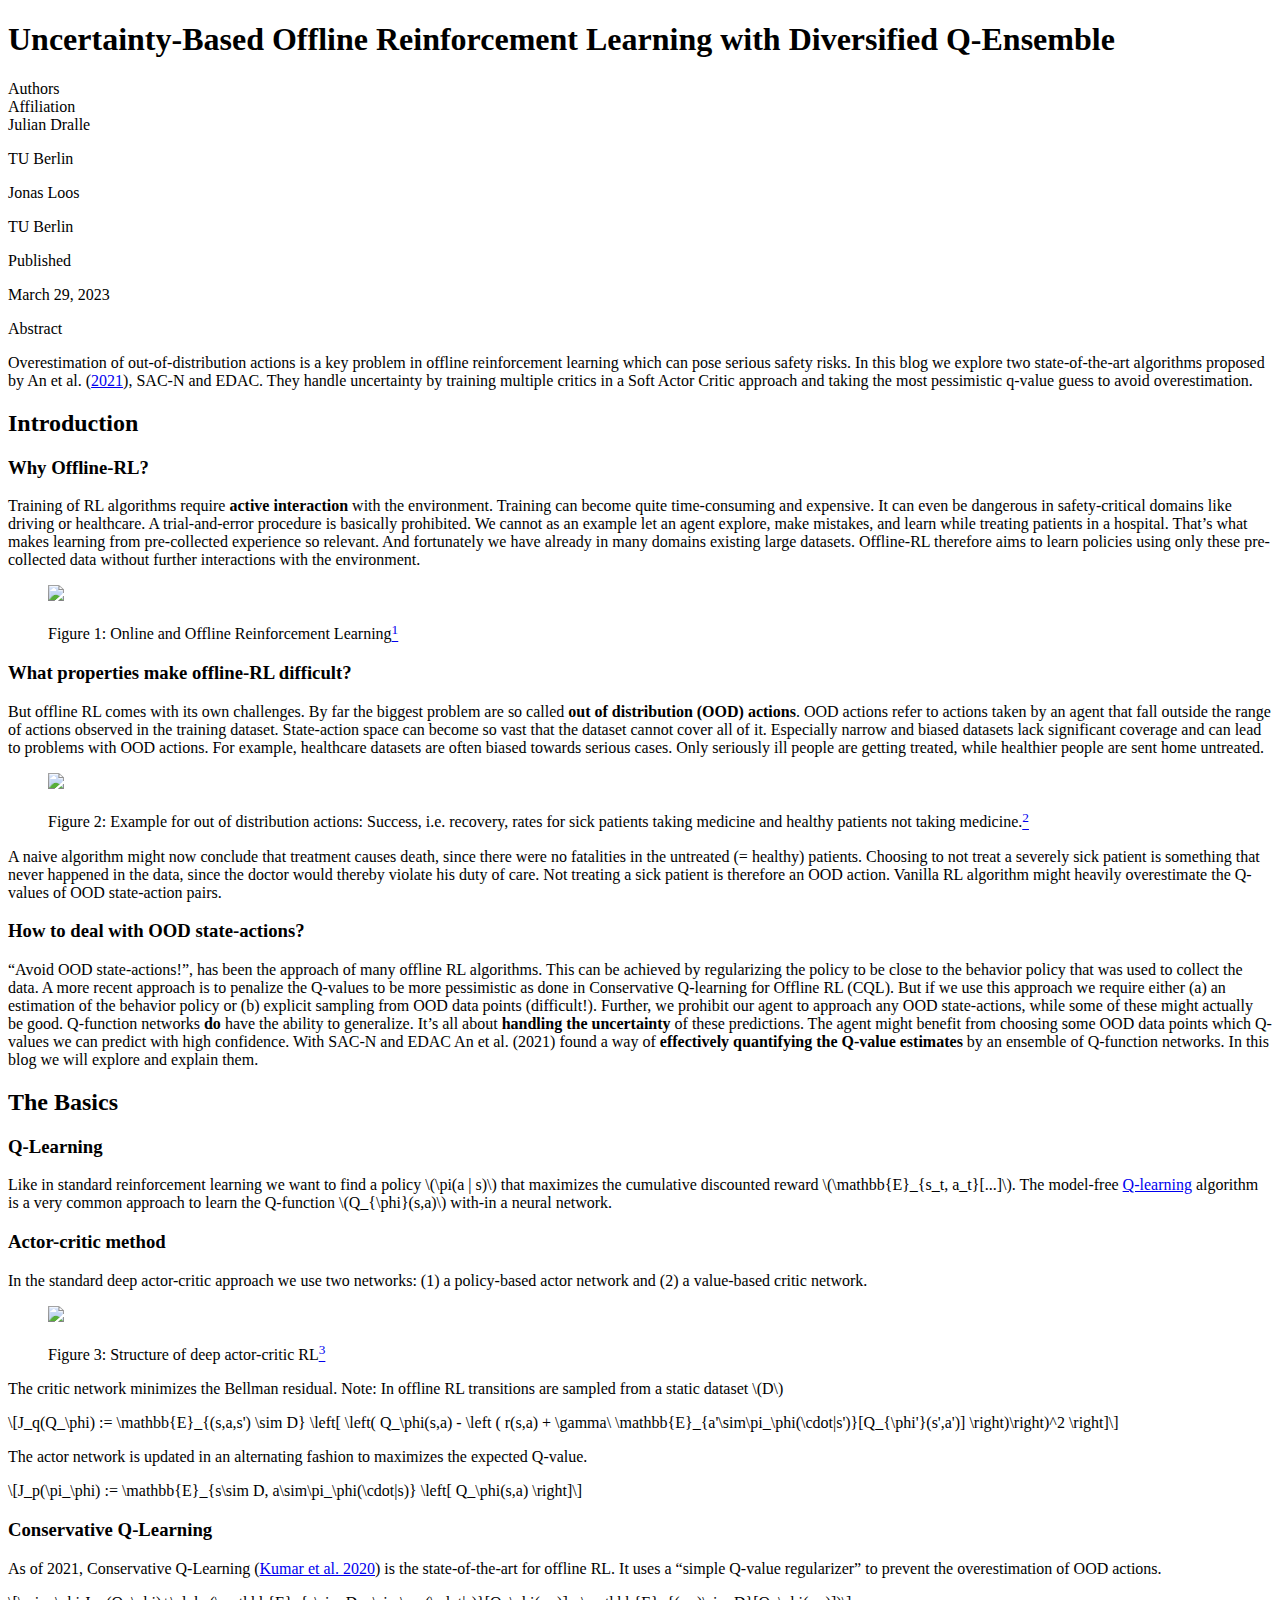
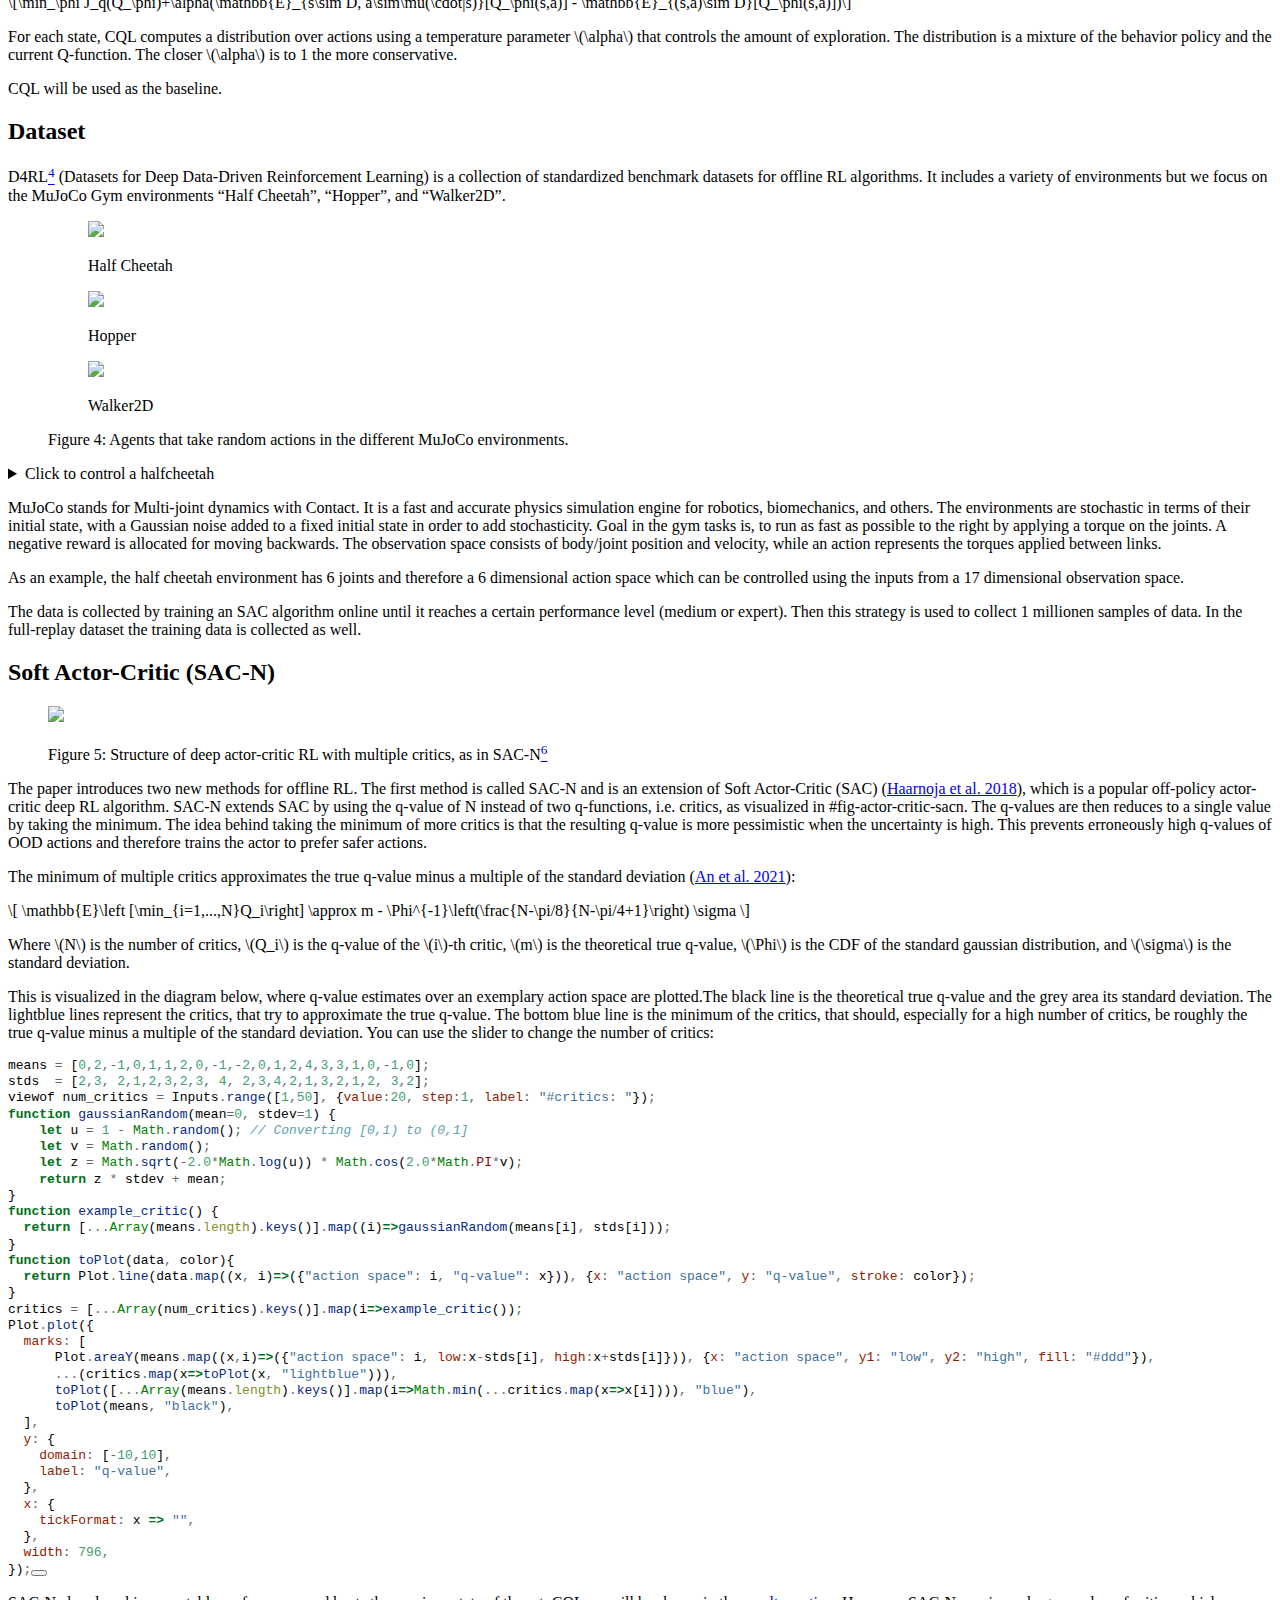
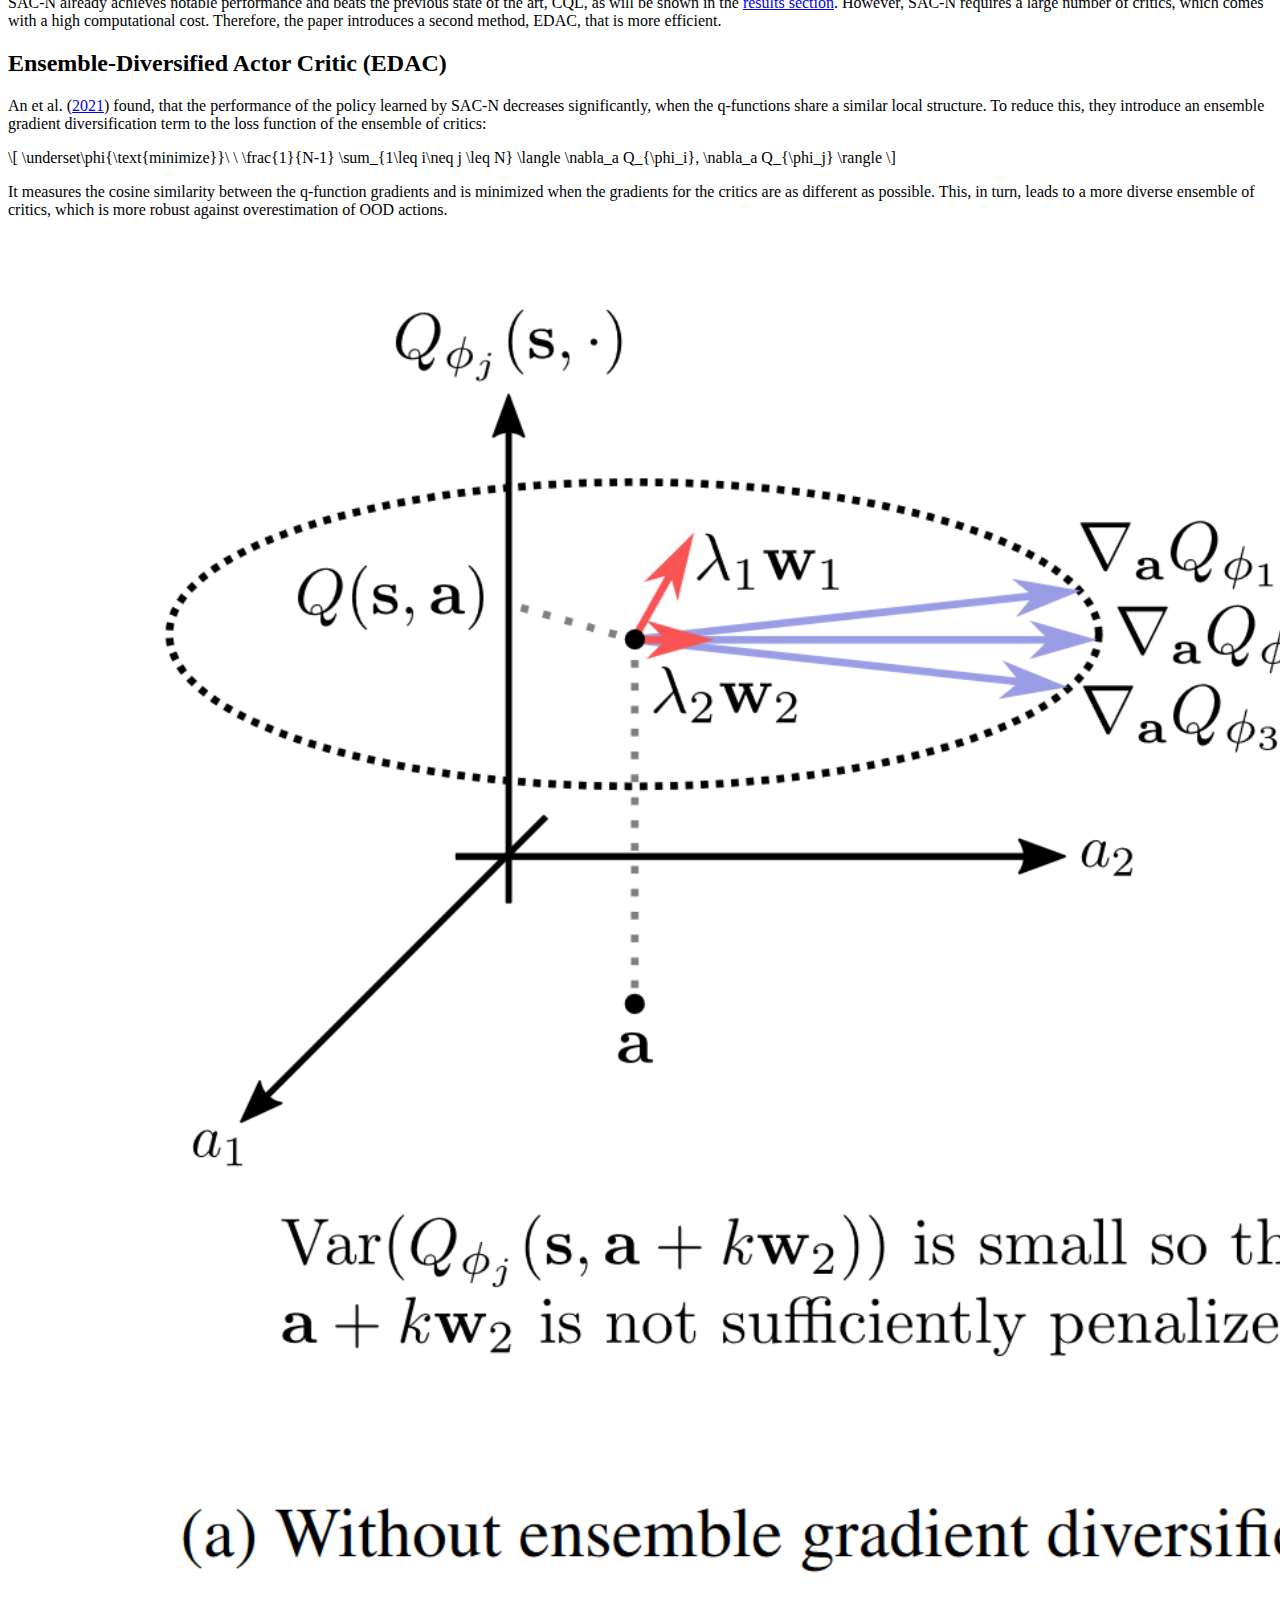
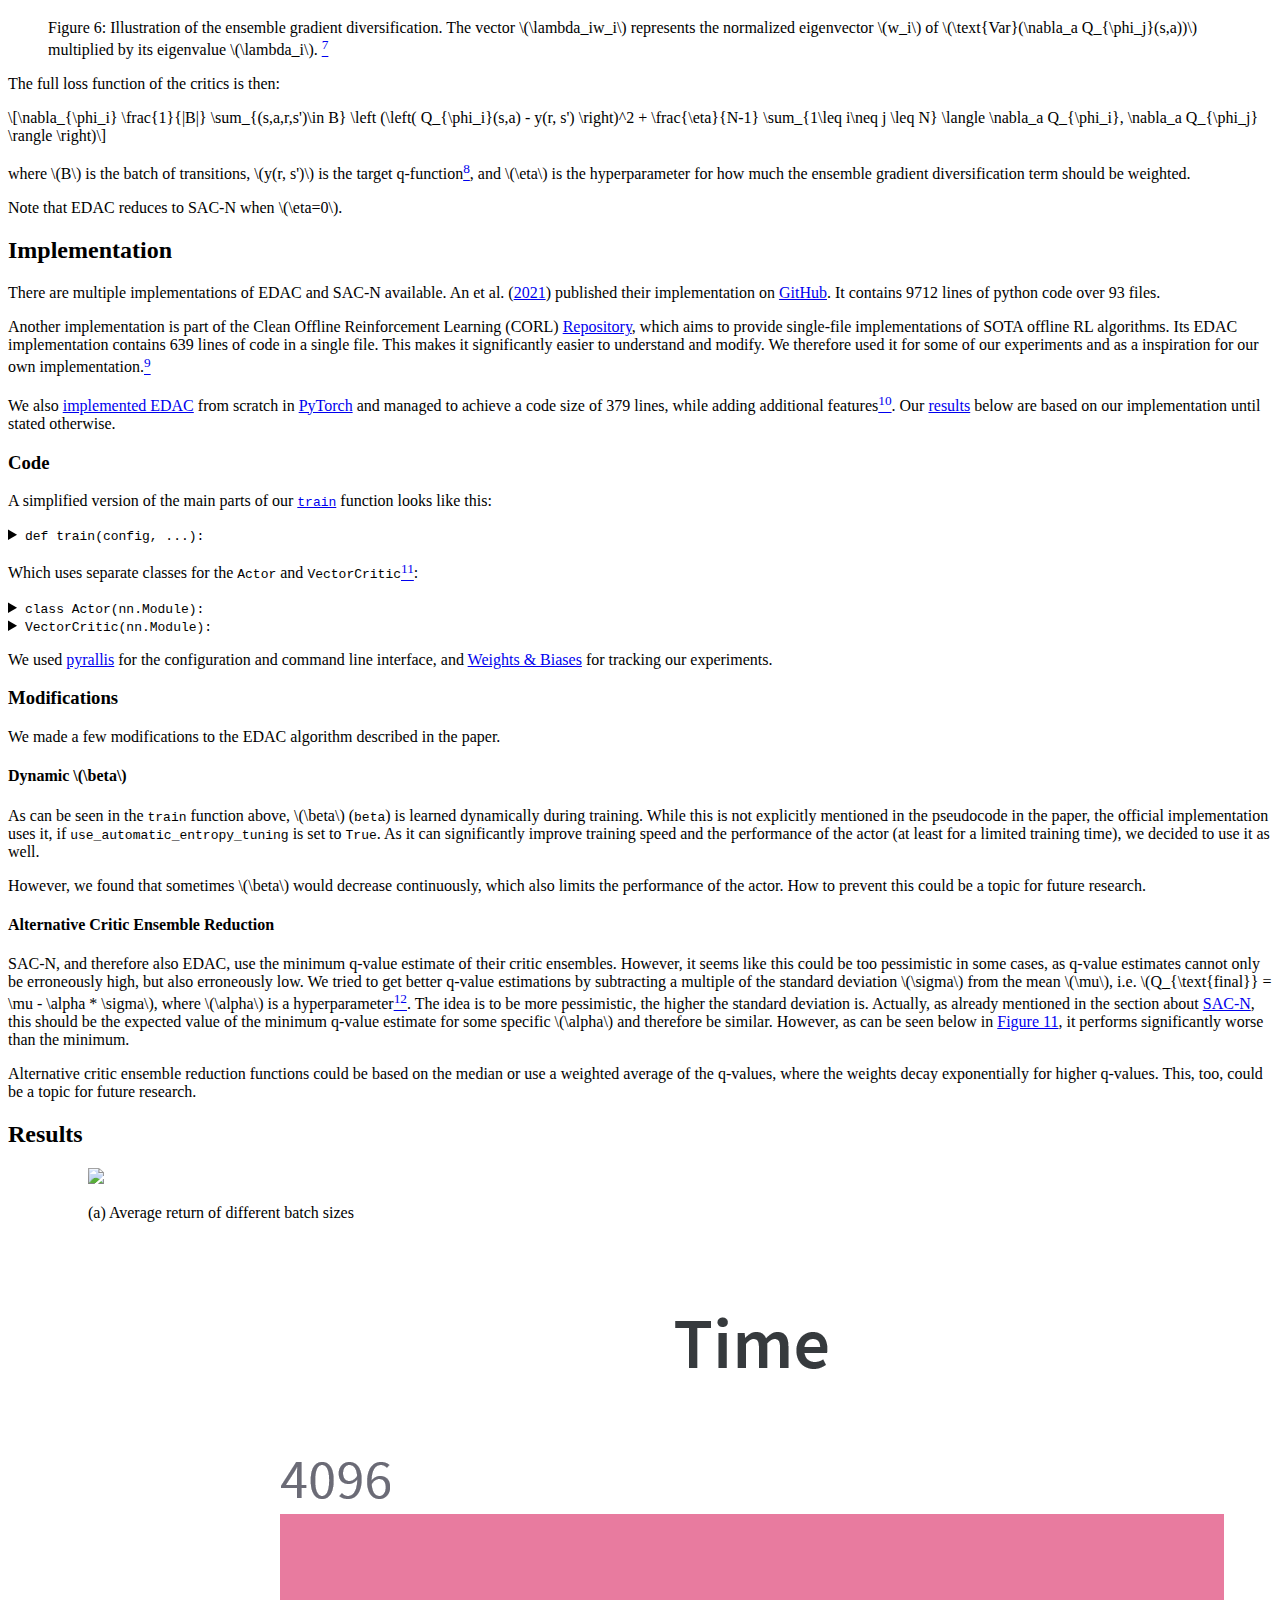
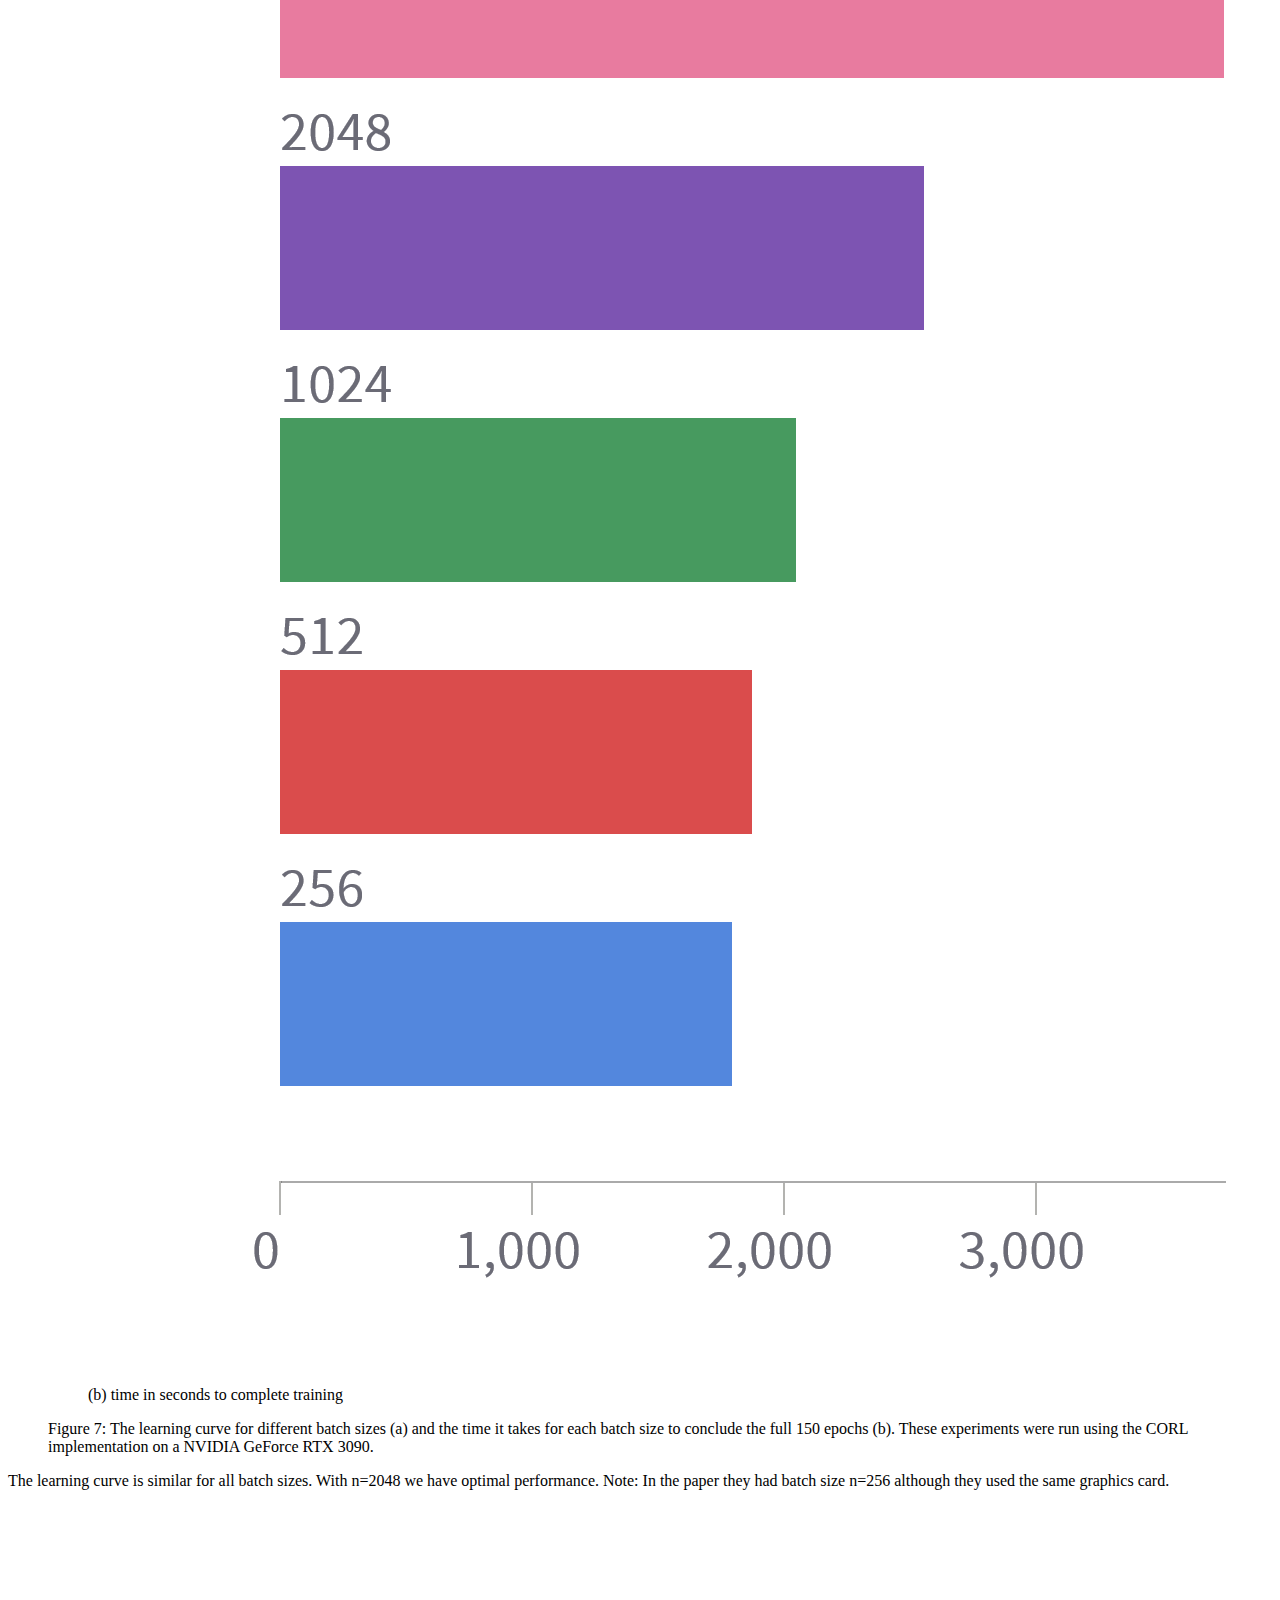
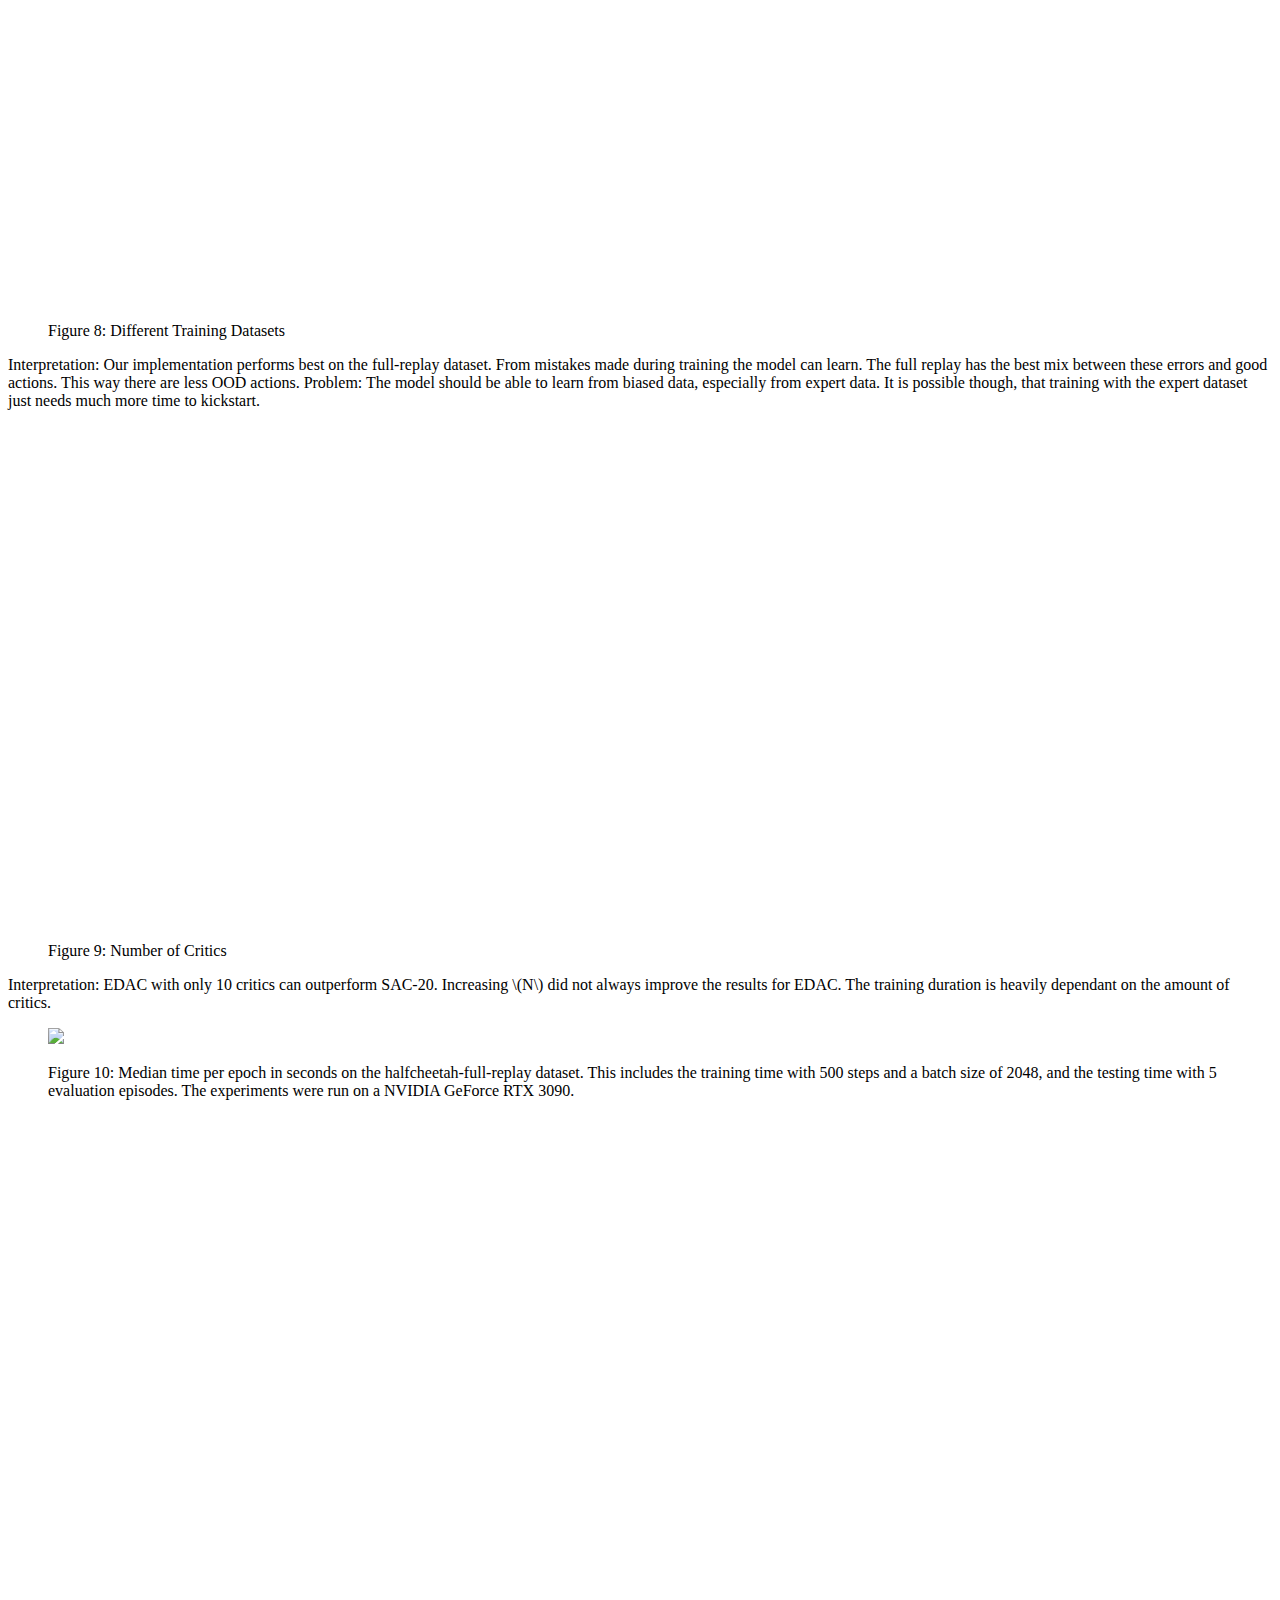
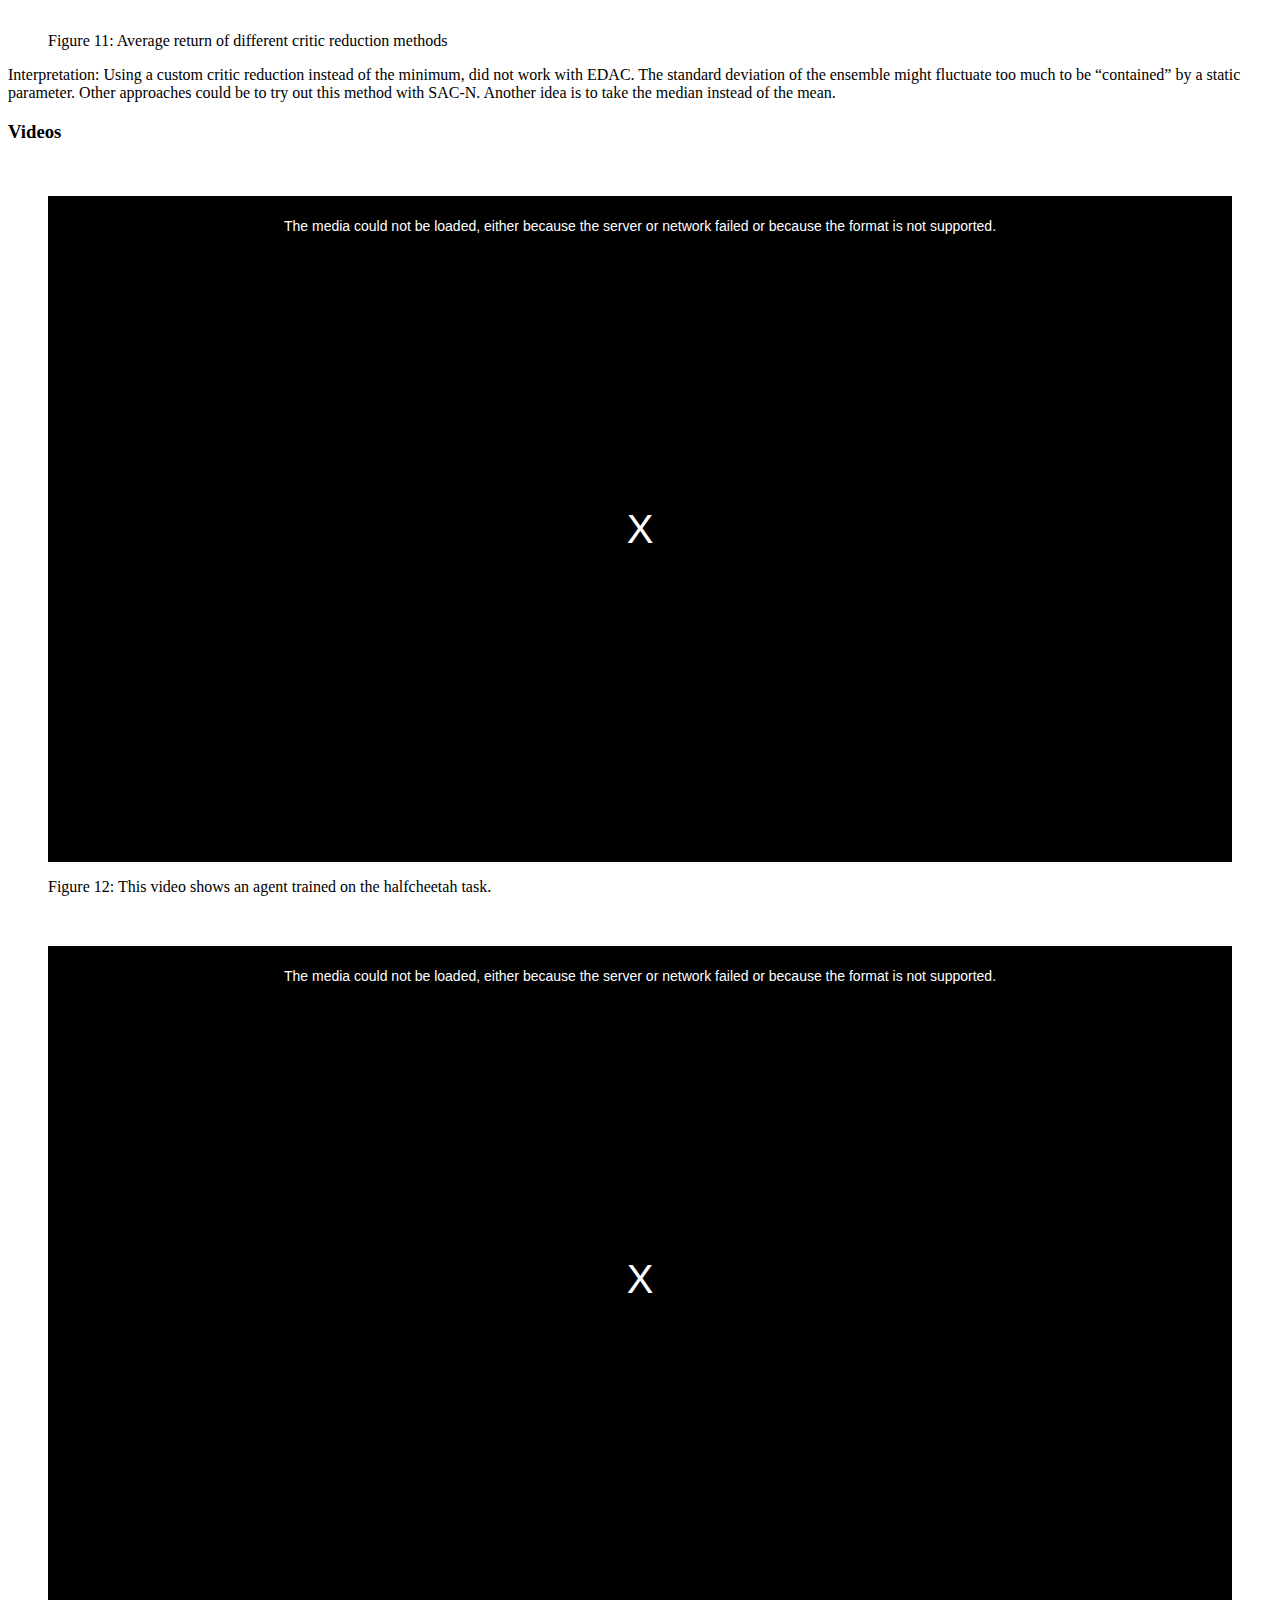
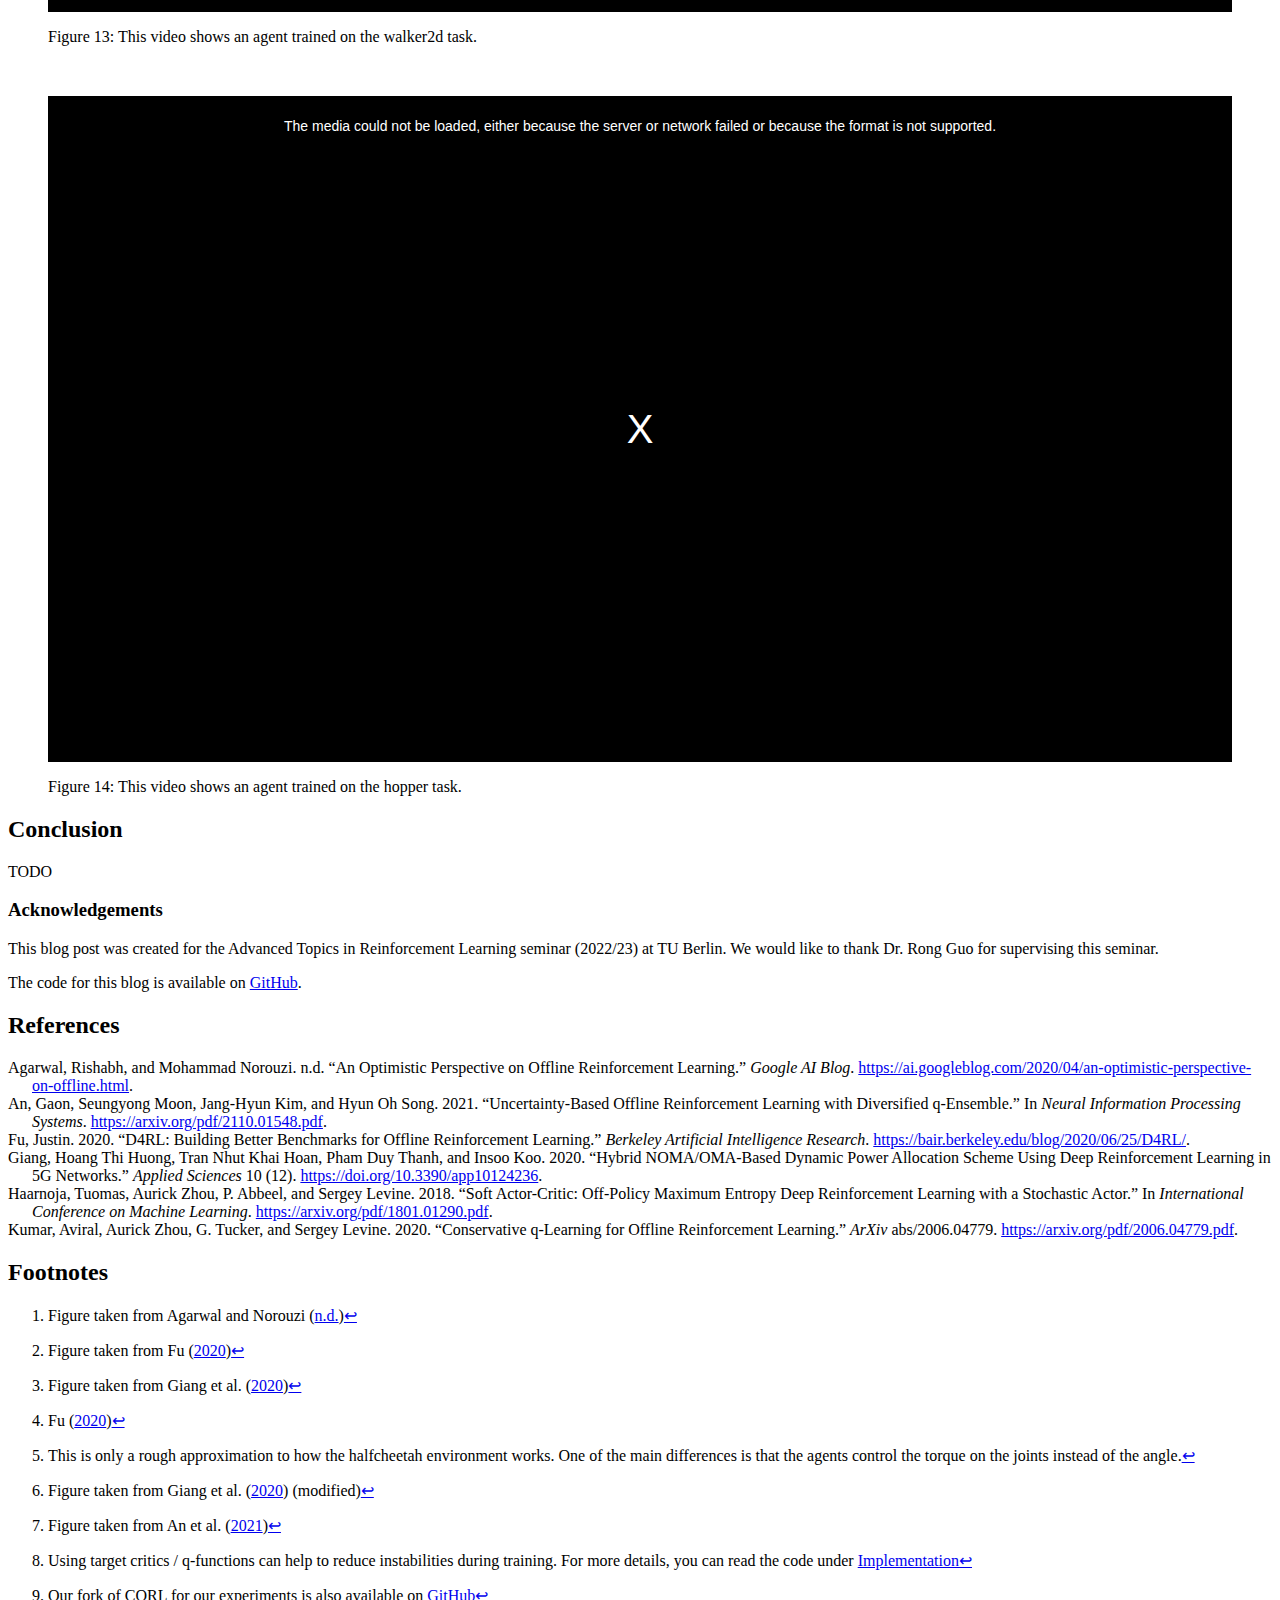
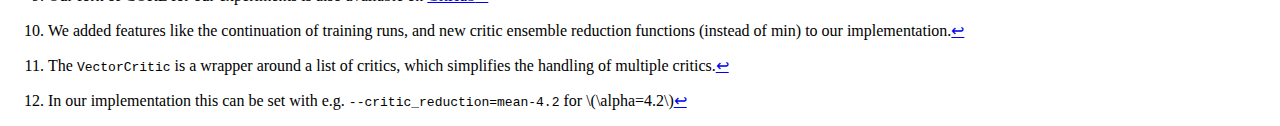
==== commit 133afc52: "Built site for gh-pages" ====
--- a/index.html
+++ b/index.html
@@ -759,7 +759,7 @@
 <span id="cb5-19"><a href="#cb5-19" aria-hidden="true" tabindex="-1"></a>    ], dim<span class="op">=-</span><span class="dv">1</span>)</span></code><button title="Copy to Clipboard" class="code-copy-button"><i class="bi"></i></button></pre></div>
 </details>
 </div>
-<p>We used <a href="https://github.com/eladrich/pyrallis">pyrallis</a> for the configuration and command line interface, and <a href="https://wandb.ai/site">Weights &amp; Biases</a> for tracking our experiments<a href="#fn12" class="footnote-ref" id="fnref12" role="doc-noteref"><sup>12</sup></a>.</p>
+<p>We used <a href="https://github.com/eladrich/pyrallis">pyrallis</a> for the configuration and command line interface, and <a href="https://wandb.ai/site">Weights &amp; Biases</a> for tracking our experiments.</p>
 </section>
 <section id="modifications" class="level3">
 <h3 class="anchored" data-anchor-id="modifications">Modifications</h3>
@@ -771,7 +771,7 @@
 </section>
 <section id="alternative-critic-ensemble-reduction" class="level4">
 <h4 class="anchored" data-anchor-id="alternative-critic-ensemble-reduction">Alternative Critic Ensemble Reduction</h4>
-<p>SAC-N, and therefore also EDAC, use the minimum q-value estimate of their critic ensembles. However, it seems like this could be too pessimistic in some cases, as q-value estimates cannot only be erroneously high, but also erroneously low. We tried to get better q-value estimations by subtracting a multiple of the standard deviation <span class="math inline">\(\sigma\)</span> from the mean <span class="math inline">\(\mu\)</span>, i.e.&nbsp;<span class="math inline">\(Q_{\text{final}} = \mu - \alpha * \sigma\)</span>, where <span class="math inline">\(\alpha\)</span> is a hyperparameter<a href="#fn13" class="footnote-ref" id="fnref13" role="doc-noteref"><sup>13</sup></a>. The idea is to be more pessimistic, the higher the standard deviation is. Actually, as already mentioned in the section about <a href="#soft-actor-critic-sac-n">SAC-N</a>, this should be the expected value of the minimum q-value estimate for some specific <span class="math inline">\(\alpha\)</span> and therefore be similar. However, as can be seen below in <a href="#fig-critic_reduction">Figure&nbsp;11</a>, it performs significantly worse than the minimum.</p>
+<p>SAC-N, and therefore also EDAC, use the minimum q-value estimate of their critic ensembles. However, it seems like this could be too pessimistic in some cases, as q-value estimates cannot only be erroneously high, but also erroneously low. We tried to get better q-value estimations by subtracting a multiple of the standard deviation <span class="math inline">\(\sigma\)</span> from the mean <span class="math inline">\(\mu\)</span>, i.e.&nbsp;<span class="math inline">\(Q_{\text{final}} = \mu - \alpha * \sigma\)</span>, where <span class="math inline">\(\alpha\)</span> is a hyperparameter<a href="#fn12" class="footnote-ref" id="fnref12" role="doc-noteref"><sup>12</sup></a>. The idea is to be more pessimistic, the higher the standard deviation is. Actually, as already mentioned in the section about <a href="#soft-actor-critic-sac-n">SAC-N</a>, this should be the expected value of the minimum q-value estimate for some specific <span class="math inline">\(\alpha\)</span> and therefore be similar. However, as can be seen below in <a href="#fig-critic_reduction">Figure&nbsp;11</a>, it performs significantly worse than the minimum.</p>
 <p>Alternative critic ensemble reduction functions could be based on the median or use a weighted average of the q-values, where the weights decay exponentially for higher q-values. This, too, could be a topic for future research.</p>
 </section>
 </section>
@@ -806,9 +806,9 @@
 <div id="fig-datasets" class="quarto-figure quarto-figure-center anchored">
 <figure class="figure">
 
-<div>                            <div id="11900f93-b872-4500-8e82-3d37203a795f" class="plotly-graph-div" style="height:400px; width:800px;"></div>            <script type="text/javascript">                require(["plotly"], function(Plotly) {                    window.PLOTLYENV=window.PLOTLYENV || {};                                    if (document.getElementById("11900f93-b872-4500-8e82-3d37203a795f")) {                    Plotly.newPlot(                        "11900f93-b872-4500-8e82-3d37203a795f",                        [{"line":{"color":"#ff0000","width":1.5},"mode":"lines","name":"full-replay","x":[0,1,2,3,4,5,6,7,8,9,10,11,12,13,14,15,16,17,18,19,20,21,22,23,24,25,26,27,28,29,30,31,32,33,34,35,36,37,38,39,40,41,42,43,44,45,46,47,48,49,50,51,52,53,54,55,56,57,58,59,60,61,62,63,64,65,66,67,68,69,70,71,72,73,74,75,76,77,78,79,80,81,82,83,84,85,86,87,88,89,90,91,92,93,94,95,96,97,98,99,100,101,102,103,104,105,106,107,108,109,110,111,112,113,114,115,116,117,118,119,120,121,122,123,124,125,126,127,128,129,130,131,132,133,134,135,136,137,138,139,140,141,142,143,144,145,146,147,148,149,150,151,152,153,154,155,156,157,158,159,160,161,162,163,164,165,166,167,168,169,170,171,172,173,174,175,176,177,178,179,180,181,182,183,184,185,186,187,188,189,190,191,192,193,194,195,196,197,198,199,200,201,202,203,204,205,206,207,208,209,210,211,212,213,214,215,216,217,218,219,220,221,222,223,224,225,226,227,228,229,230,231,232,233,234,235,236,237,238,239,240,241,242,243,244,245,246,247,248,249,250,251,252,253,254,255,256,257,258,259,260,261,262,263,264,265,266,267,268,269,270,271,272,273,274,275,276,277,278,279,280,281,282,283,284,285,286,287,288,289,290,291,292,293,294,295,296,297,298,299,300,301,302,303,304,305,306,307,308,309,310,311,312,313,314,315,316,317,318,319,320,321,322,323,324,325,326,327,328,329,330,331,332,333,334,335,336,337,338,339,340,341,342,343,344,345,346,347,348,349,350,351,352,353,354,355,356,357,358,359,360,361,362,363,364,365,366,367,368,369,370,371,372,373,374,375,376,377,378,379,380,381,382,383,384,385,386,387,388,389,390,391,392,393,394,395,396,397,398,399],"y":[-569.7512897623649,-470.0244521016074,-561.602054178507,-581.721777908384,-612.8968254165334,-675.9594484122895,-569.124520102009,-501.1633570498689,-571.1971315729132,-557.4908022992955,-420.1805738590271,-381.5525542407314,-536.1687319371958,-580.4892409176896,-429.0237336841308,-441.3078381588144,-568.3116215058269,-594.7711877455171,-717.1730032464576,-649.6365328032483,-646.1591819475454,-642.5826932906947,-597.2364580169933,-661.8580021425747,-603.1089672154194,-636.6617761343002,-622.3902653490804,-578.3066162653539,-565.4529472397006,-587.7422658957048,-542.394359321624,-580.8295396301764,-553.2930399979737,-551.8148362239995,-582.2745811667698,-783.3005793756158,-852.3072104199484,-716.7249374000371,-568.8160488956667,-532.6126541390239,-557.0097969443829,-566.1503030367282,-566.2331263247925,-611.8885221909807,-592.1182863690307,-563.1036014545842,-620.7266195338325,-585.1951546281692,-600.2893022589985,-588.2418450703005,-620.2632655290346,-721.3898552793985,-631.9345218631126,-619.3355598273364,-609.3057640852505,-589.4306644835737,-600.1489451670307,-596.3575819651842,-599.0971176336964,-587.3676273839669,-565.5882134173286,-549.8505590343146,-583.0022900208954,-596.8115968576556,-581.5639348231009,-533.7155038409481,-574.3638508689097,-577.9369356431055,-579.2626184915193,-576.4042397150956,-572.2126549682804,-565.7313993796247,-592.2321341845609,-570.5117848260641,-534.7805509082668,-557.0832629837969,-581.6994291712003,-581.2873155917673,-595.8997794148762,-586.7824536573974,-565.7281301797891,-559.2679026128211,-554.5824002225552,-570.3808469424239,-529.129367237093,-528.0335962270785,-561.2062667061234,-552.6925979851394,-576.1774540367633,-580.3035204545198,-573.208170079139,-560.5136274174075,-585.2203452423073,-551.8683764751563,-565.6406936069625,-572.0115973459558,-568.8698074750532,-526.3012624604501,-571.3499243348782,-561.7120294988906,-566.5848964660402,-550.4891055469313,-551.8874918128718,-574.9973494225853,-556.1889901907288,-537.2820469434994,-569.0136948890224,-545.2027248097274,-465.83965896845336,-553.1305908173858,-566.9233080642407,-545.2757689441461,-529.6795360629369,-564.2483645672447,-526.9182756911478,-465.3830033423653,-497.41581072147375,-498.06415236291343,-550.1861389895585,-541.9269287105012,-536.3507435404921,-523.8911164147819,-565.3665323117993,-490.9204857477921,-548.6521627981799,-496.27958257518367,-553.263439264894,-555.8211423675382,-506.7221275781729,-547.0254354766055,-535.0216712960034,-481.8496868171096,-485.6762409120106,-515.4874565569107,-434.630160989287,-383.8260505742355,-370.4635969024732,-442.28774953078255,-459.0514189813729,-219.2804088922427,-384.3901789898469,-412.8945713493109,-461.3013191181207,-320.0337806151419,-185.30312174659667,90.26826234204192,-51.96111284955484,740.8620729613273,166.3344129209837,259.48652801465084,939.7214106591993,2330.1751347403915,1745.5969817731504,1867.0434559403525,1426.4115457335502,2203.832005530314,2582.413905206673,3704.463355879167,2925.54038652211,2641.78359021595,3186.8281936432595,3584.439593866336,4222.169936566777,4278.421851007086,4061.1713130091257,4278.13215385251,4406.493499599388,4403.3804155782,4725.091417999623,4759.303067479294,4631.234638247435,4671.046179350476,3749.43048995154,4233.238777767991,5217.133768511909,3491.709329728348,4832.796082486488,4989.897736504935,5141.6639000816085,4539.747584805569,5549.016164087583,4364.209654364199,4712.595314003391,4863.156905569818,4946.984016326307,4562.909963881215,5002.288256230726,4360.217547748136,5528.423343678482,3684.099700122648,5056.518463358687,5575.604765099085,5612.345484755033,5858.996741759749,5185.3466904409415,5840.378131440644,5155.289962695844,4565.441685749983,5132.671948816153,6354.806152036121,6228.668035629757,4745.483378030511,6125.847894864717,6161.236593461556,5590.140823588075,6485.290232762894,5891.931236469843,5700.590330885498,6513.774519248716,6622.306868822317,6757.956064275775,7069.7447744585925,7064.839356813279,6588.811897212792,7370.632701928938,7256.637926573258,6663.280730689761,6099.481149912599,7449.769060592132,6508.838235299231,7444.6234999271455,7534.782578046739,7478.42627106802,7677.72813159112,6688.0246470047005,7153.103618694755,7218.405419207284,7099.510123527472,7651.759829023103,7570.967862545905,7068.695737079624,7959.877010666316,7150.868333887972,7985.991078626802,7756.030417972588,7844.104213183715,7751.526048479022,8059.132992837838,8019.990257842492,7967.212614074308,7854.835404393753,8043.563739586079,7120.434124613336,8034.678991900773,8109.63025826051,8004.504033335985,8168.063067193873,8163.253564675986,7776.955734748933,8106.071077183022,8117.945516227144,8125.848977161218,8315.505965006621,8264.65999446053,8039.237173659916,8269.382856477176,8114.231042342959,8312.694968748972,8486.694460210183,8358.7046640209,8318.176852835153,8588.95570598673,8332.157131587639,7978.060400326573,8354.962100986968,8248.462763035137,8416.556548993058,8348.79551748057,8564.03183284124,8427.832595507758,8592.71793962062,8535.963305572059,8356.771050659903,8345.117742063194,8494.5959046348,8460.794273982978,8524.510633433456,8369.852012257994,8640.358753705157,8561.437470163404,8545.295406991288,8370.036021898562,8455.72079926576,8316.807689385725,8679.806972853432,8595.712127132892,8716.340632203573,8531.875514912961,8645.024216556209,8502.62702994663,8568.973296583144,8803.216282109464,8684.82187925895,8550.852288350736,8675.383057525214,8551.617762588703,8664.453536472007,8542.100013451121,8484.615781250472,8620.355037644145,8660.414048470408,8602.784615553046,8544.912487659674,8289.788414341376,8655.92534205975,8476.173534707727,8509.432202468324,8623.610728253987,8431.093357714815,8670.330456916952,8692.544449450808,8438.325702117621,8630.19265676101,8727.768867010647,8849.857665092855,8458.117037444781,8654.287363079702,8532.690722020736,8735.304423803995,8534.856664736444,8657.580166676777,8740.228045704625,8736.955160839545,8810.406888604219,8710.782406763741,8522.02983476772,8773.345092607216,8840.17927093083,8734.637835059508,8556.125613291417,8578.952137394012,8673.636665635328,8684.079683511345,8666.865135134305,8585.611902313323,8727.914922175649,8628.548819413532,8723.128971461116,8693.8000779813,8824.145039023058,8704.09591259211,8608.515885210505,8492.023396272582,8661.320053247504,8608.942438496735,8763.507614222259,8640.703940312062,8566.080406928957,8602.188196056315,8697.95100069273,8642.09272944263,8671.182428789354,8528.089168254392,8799.263425534664,8777.187206447466,8856.165492804636,8645.170600518912,8681.939959552656,8582.44240922167,8426.770244960095,8714.024279019115,8592.257279459132,8887.282263347915,8753.605566879747,8617.781860967581,8755.719617836468,8710.988167200958,8605.774176551862,8625.561317010543,8744.916991024487,8660.1079591732,8714.331859904247,8697.792558233607,8951.11898547456,8668.595891174919,8587.291627951938,8720.292226587137,8686.411669183872,8546.151729907222,8690.887054630579,8661.029712874355,8667.282362071157,8758.02217583948,8734.81743275618,8765.71745122589,8773.074788299826,8777.375328145252,8815.5505693374,8815.661329948387,8775.671343492362,8862.427380372927,8564.044245439625,8796.70210438203,8761.338591608233,8871.481758662847,8790.529227631625,8763.545603634462,8797.149660363917,8880.323443127145,8775.921603533985],"type":"scatter"},{"line":{"color":"#ff00bf","width":1.5},"mode":"lines","name":"expert","x":[0,1,2,3,4,5,6,7,8,9,10,11,12,13,14,15,16,17,18,19,20,21,22,23,24,25,26,27,28,29,30,31,32,33,34,35,36,37,38,39,40,41,42,43,44,45,46,47,48,49,50,51,52,53,54,55,56,57,58,59,60,61,62,63,64,65,66,67,68,69,70,71,72,73,74,75,76,77,78,79,80,81,82,83,84,85,86,87,88,89,90,91,92,93,94,95,96,97,98,99,100,101,102,103,104,105,106,107,108,109,110,111,112,113,114,115,116,117,118,119,120,121,122,123,124,125,126,127,128,129,130,131,132,133,134,135,136,137,138,139,140,141,142,143,144,145,146,147,148,149,150,151,152,153,154,155,156,157,158,159,160,161,162,163,164,165,166,167,168,169,170,171,172,173,174,175,176,177,178,179,180,181,182,183,184,185,186,187,188,189,190,191,192,193,194,195,196,197,198,199,200,201,202,203,204,205,206,207,208,209,210,211,212,213,214,215,216,217,218,219,220,221,222,223,224,225,226,227,228,229,230,231,232,233,234,235,236,237,238,239,240,241,242,243,244,245,246,247,248,249,250,251,252,253,254,255,256,257,258,259,260,261,262,263,264,265,266,267,268,269,270,271,272,273,274,275,276,277,278,279,280,281,282,283,284,285,286,287,288,289,290,291,292,293,294,295,296,297,298,299,300,301,302,303,304,305,306,307,308,309,310,311,312,313,314,315,316,317,318,319,320,321,322,323,324,325,326,327,328,329,330,331,332,333,334,335,336,337,338,339,340,341,342,343,344,345,346,347,348,349,350,351,352,353,354,355,356,357,358,359,360,361,362,363,364,365,366,367,368,369,370,371,372,373,374,375,376,377,378,379,380,381,382,383,384,385,386,387,388,389,390,391,392,393,394,395,396,397,398,399],"y":[-468.7600704104743,-587.1034761269239,-547.6646646017957,-616.7752750207076,-769.341003130148,-667.4043682590335,-724.5955969901759,-749.4762694837448,-669.380135397962,-737.538004041061,-660.1593327773107,-715.6473647640006,-691.1383080381745,-642.4182675915907,-650.2621142427561,-557.4720162696154,-543.9827042974262,-589.6463912923198,-602.6979351929875,-587.9666351476021,-592.7167288927383,-599.8836318836059,-639.0009236691528,-598.0182184298424,-647.2283903080719,-611.6772852532791,-579.760235551319,-648.2947125605433,-577.9600391512266,-594.2784134802274,-654.5515047785261,-527.214662898748,-552.8013812723455,-567.1235478289112,-516.8282452318213,-521.6094453499734,-501.95209051149857,-521.5471642741755,-580.6416483478763,-552.436886132883,-565.7905830605621,-556.0024582712321,-570.672179924707,-564.3681316888577,-611.2424399685123,-506.5636415725713,-528.6101787547691,-492.5182841263497,-521.1876453230645,-532.8013270714737,-487.52130070648855,-491.6535867775934,-503.03016436926606,-551.0649969678695,-585.5873095248091,-533.3456180020286,-551.8396596062302,-607.5487617673228,-543.2110548524093,-557.3671464782517,-549.895651596468,-572.8119718972714,-527.4375872503103,-470.8886593682057,-532.297774213031,-520.6943574198647,-547.0522097982428,-530.1284186455289,-516.0593992612029,-569.1866790217293,-525.0297598896693,-513.9562815736205,-566.4378251629225,-515.019123081282,-480.8754459650256,-532.5326444301234,-540.340536062582,-565.5085219691887,-525.5816721681178,-530.5677637796191,-568.773434108418,-599.8188737528121,-564.9023985923858,-569.1040824128596,-595.7773794466493,-601.975722317884,-601.3494730452319,-525.0134158699248,-529.7942689820327,-534.6859879310947,-585.1652473810992,-558.0168362386864,-543.2512143730593,-565.3031769894069,-531.0352916017955,-546.3423980130345,-555.7144237508965,-560.3227556982625,-514.4664269581124,-643.4752063462618,-694.3352499922498,-638.3427941489249,-583.9623792994936,-608.4688661371981,-530.9020381651906,-449.7131704557909,-484.3657854453261,-510.3768145325822,-592.6017072724178,-606.2145806196866,-512.6607625369409,-590.2678812634756,-599.7070502107495,-585.8028138657216,-561.262222817523,-576.9428994319271,-581.8605542658747,-606.6190689242447,-561.1772426283181,-551.9030310802648,-544.8745181731199,-590.7531752457064,-532.224559547357,-633.7383256989223,-522.1758465849921,-632.3953596040235,-503.6930388858898,-549.1325392338031,-573.9330636836294,-564.9093843541234,-528.2328455633922,-529.9301595506247,-540.4681389306043,-533.4919286977,-549.6196580982095,-540.2472430435255,-520.7345188345944,-559.608945006328,-594.8677584057533,-597.1347918930746,-514.1107309379482,-592.4769971845944,-553.276039669448,-529.2785758609652,-544.0346073752225,-540.6059695581607,-529.3391133969958,-528.6745889157834,-509.5451486310676,-532.9838952823617,-535.9875932413559,-515.9720331390406,-540.879409441452,-551.2690945547035,-548.78339741327,-549.4673569119603,-508.21919085201375,-535.0855175326127,-525.7371477975474,-521.0981452852509,-598.9959636489245,-549.5162910832976,-510.3180226275672,-555.2726761586825,-528.3132751564549,-555.6889822396507,-615.5145119342068,-587.4696152719812,-522.93369661737,-516.0559966811428,-550.7809235166669,-543.6185118929624,-538.2575091815343,-563.2770589924007,-620.6045974551216,-575.2185866634661,-532.3692714473902,-554.515673250066,-543.2819147723498,-553.5991766268753,-514.7420518345773,-537.2923611352339,-541.1641784501273,-552.9542293969483,-562.1879845165898,-492.45306898162073,-522.2913205806426,-549.1094917771343,-566.921576321481,-529.5219385033537,-543.181890220171,-560.3500518202686,-565.238718765893,-506.6918595729098,-553.5372973475157,-551.6436982043258,-506.8253617350539,-560.9829945993857,-453.94794384313,-525.530716460604,-476.16453500736907,-542.7395099773948,-515.3756484423461,-557.7351255299626,-471.9019387509803,-530.7216318748784,-458.2846339467053,-536.8760064843827,-481.78770433294096,-463.9663464341382,-527.5894159805309,-530.4132898780005,-573.0585177463624,-445.6882740127432,-566.0208827138686,-434.4929637910917,-549.9761528613108,-495.7495921578902,-460.17242894037975,-535.6586031188982,-523.1662946134378,-601.6449600995736,-511.7007616273313,-432.8239768067241,-532.0690383209421,-443.7801383753844,-505.75279590002754,-497.1332377535885,-572.3924357556457,-484.5018629564049,-473.34052238535,-521.6941608967732,-528.7303895038815,-532.6858079519702,-446.4682511698174,-492.8434844812092,-498.2387624436808,-530.8912763674148,-565.7065332142106,-470.3159888418065,-532.7944973970117,-452.8577452497211,-578.5145212573,-431.8741961772449,-440.59041190653375,-458.51674218767744,-496.7596156875634,-429.04638307696985,-453.6586417641865,-425.7797761125029,-484.16083812676777,-544.1258377445682,-432.9449544833975,-458.30205130883087,-515.5190486132029,-474.4766953098294,-470.7519384659159,-486.4791402378065,-488.0923457979334,-552.7743402012156,-477.2235511717288,-533.0158594001509,-499.3455648589702,-518.7561630912669,-484.549822880525,-487.5891901822223,-487.0381683802037,-508.5892356443153,-499.237968868656,-566.965814552511,-436.7792589410672,-603.9956731008922,-457.2221051952428,-549.9805459409035,-577.4627257292793,-492.1178072652265,-632.0322585142426,-564.9814709391474,-514.8765996477227,-573.3742491438096,-610.8935530347251,-540.593058405898,-631.1196458915208,-652.2651053544854,-561.2219738141691,-555.2630291069902,-712.4126018616704,-724.2136768487233,-799.306192517629,-689.0174679356671,-620.6366315130342,-675.8836552072702,-730.0240060220535,-665.398115825974,-646.4351741871443,-725.2088252966141,-586.291385179605,-653.2015681023951,-647.7153040976324,-639.3563725358979,-634.5068321712498,-611.1258895320974,-661.8106897600298,-671.7317076150953,-746.251817410296,-703.7981145662293,-555.9828076040785,-642.0345296289789,-530.9293705825451,-645.674811967459,-651.3324717332489,-570.9879693341206,-532.9613752350202,-717.3415707362029,-580.4982779911988,-582.3952671418697,-528.8101827198634,-516.9218265194743,-635.9018227173128,-546.5458180613858,-575.7687474554622,-595.159568579283,-621.5087028165665,-645.7219915076962,-608.9439987675837,-601.790900515418,-655.3501768270075,-690.9755208110191,-734.7874976474038,-722.7939513072018,-587.4591215510245,-651.9550118583574,-681.7814509798031,-700.9532907308205,-624.9519527657271,-723.0038563915327,-662.0574212283561,-639.5820677825602,-591.907424916152,-670.3364833557471,-577.0162115614073,-692.9439458847744,-669.2602758300698,-595.3357464177159,-724.6838603177424,-578.585365272387,-638.0659789786608,-633.1242359410501,-631.7834199237845,-656.507231478985,-712.1058876576137,-684.621070993949,-706.6029325331324,-652.8208467279143,-643.4801023955879,-729.6032010494913,-767.6560567515627,-662.5210103557082,-655.0988328983062,-611.2615859100391,-668.0645919190775,-584.2932751909891,-621.5610635154508,-585.5061809935565,-687.3402991816561,-749.2677785249671,-690.0988191355216,-675.2947385235692,-678.9603202572355,-744.7223254802421,-724.1322171759086,-562.2088455845899,-665.180678409067,-627.6229365208308,-553.3780347739148,-703.7657051410242,-699.0722319964215,-635.8603230813885,-615.427391170633,-630.6515583803732,-755.0316531712203,-733.5610063006318,-694.329643639516,-671.9898810347919,-605.3771584528436,-654.6852098137604,-688.8318040866103,-617.2211668473549,-675.3116306969541,-677.3415341584712,-645.7035875894478,-659.9059493060415,-633.9204228314167,-693.8456829340571,-633.3946098882261,-717.5311797023676,-726.4840092707904,-672.9629427338318,-722.0775521394121,-727.3316421769357],"type":"scatter"},{"line":{"color":"#9700ff","width":1.5},"mode":"lines","name":"medium-v2","x":[0,1,2,3,4,5,6,7,8,9,10,11,12,13,14,15,16,17,18,19,20,21,22,23,24,25,26,27,28,29,30,31,32,33,34,35,36,37,38,39,40,41,42,43,44,45,46,47,48,49,50,51,52,53,54,55,56,57,58,59,60,61,62,63,64,65,66,67,68,69,70,71,72,73,74,75,76,77,78,79,80,81,82,83,84,85,86,87,88,89,90,91,92,93,94,95,96,97,98,99,100,101,102,103,104,105,106,107,108,109,110,111,112,113,114,115,116,117,118,119,120,121,122,123,124,125,126,127,128,129,130,131,132,133,134,135,136,137,138,139,140,141,142,143,144,145,146,147,148,149,150,151,152,153,154,155,156,157,158,159,160,161,162,163,164,165,166,167,168,169,170,171,172,173,174,175,176,177,178,179,180,181,182,183,184,185,186,187,188,189,190,191,192,193,194,195,196,197,198,199,200,201,202,203,204,205,206,207,208,209,210,211,212,213,214,215,216,217,218,219,220,221,222,223,224,225,226,227,228,229,230,231,232,233,234,235,236,237,238,239,240,241,242,243,244,245,246,247,248,249,250,251,252,253,254,255,256,257,258,259,260,261,262,263,264,265,266,267,268,269,270,271,272,273,274,275,276,277,278,279,280,281,282,283,284,285,286,287,288,289,290,291,292,293,294,295,296,297,298,299,300,301,302,303,304,305,306,307,308,309,310,311,312,313,314,315,316,317,318,319,320,321,322,323,324,325,326,327,328,329,330,331,332,333,334,335,336,337,338,339,340,341,342,343,344,345,346,347,348,349,350,351,352,353,354,355,356,357,358,359,360,361,362,363,364,365,366,367,368,369,370,371,372,373,374,375,376,377,378,379,380,381,382,383,384,385,386,387,388,389,390,391,392,393,394,395,396,397,398,399],"y":[-539.0895975958812,-441.9442582242835,-476.6465659247724,-547.0785385914593,-569.6337817111761,-842.9340130012743,-748.4519301987931,-503.6689628947007,-531.0335872041136,-538.8994301311171,-552.6431525522028,-596.0021360616253,-611.6901944875929,-569.1301899502264,-603.9420228399824,-436.6000366843382,-496.9017067832855,-566.0927755959322,-493.79323669848463,-543.8443913381574,-648.826536917287,-702.8621309292117,-666.0966685890987,-668.8117780462605,-589.129028749394,-662.1581092514035,-678.0702176839363,-648.9168809459104,-696.078564013587,-565.2476446056868,-573.3263799336678,-639.9856385735571,-623.5813322472961,-571.0356502307864,-527.9682741389126,-533.7094482729866,-587.6674689710624,-557.7148110257565,-611.3767790695235,-585.0139279072155,-536.0737989588807,-536.8264076982858,-596.0818461262323,-619.9413867168578,-610.2643006147749,-590.3541468172455,-618.1089900029112,-615.5729293931072,-617.5903036418568,-607.8836230885879,-645.9467673471802,-619.5823902657419,-592.1034605670299,-674.3225517370149,-680.1080379051432,-683.351280221181,-678.8238517155477,-723.6745599957021,-751.8389586005992,-709.673914195039,-764.4355342148517,-728.2451709057192,-714.7400329007692,-755.9286307522125,-627.0561700540235,-730.9713609846119,-645.1079505403366,-639.2156073546796,-716.6991218250697,-749.7863686010621,-710.9855425816738,-739.0673222286545,-829.4429864546871,-749.159007195813,-856.4721838695947,-785.8676897757218,-933.7226240869744,-931.7228363555356,-736.3133688251079,-780.9466587445088,-708.9182625829396,-761.9010294493057,-570.6532318017703,-647.0405774253308,-601.3934942426642,-684.3337930186542,-636.0480342257657,-694.3385198408079,-409.60865064397296,-648.316694784696,-594.5322349955079,-641.2751149553369,-642.7187351218519,-607.7606666385941,-795.8783834295461,-852.4231583737395,-730.4043979860414,-662.1292451647923,-617.5656879826095,-545.1262076255399,-662.1760104353714,-558.124481587584,-677.0356285408755,-685.6663359630281,-680.7355136809566,-605.3076508722068,-472.29873397228937,-605.464441812622,-674.2117364519332,-791.942544900167,-750.3431357166321,-709.4422154989472,-679.3539192482558,-644.1520804553462,-822.3367909073406,-848.2940977363371,-1020.3605226853812,-805.4111355015987,-953.6823681374148,-835.6547879341317,-987.8265185998872,-888.2331825171661,-816.5055666916376,-876.2109225925112,-754.5044590483056,-714.1463452198334,-593.1388154993285,-896.0348290819354,-630.559725114084,-595.5638311009461,-698.7270222685443,-599.386323075644,-638.9966665796343,-651.0288796238258,-734.6414566505068,-675.6549155045292,-644.6665714586018,-651.0683517083257,-605.059409321142,-590.6702948326224,-499.6450438784736,-630.2080845657649,-472.5200997050532,-519.4661804908108,-301.0649426833063,-723.3521073024065,-595.1729393943745,-261.240288160108,-93.04392530051322,-202.6342845670491,-209.5048737732212,-410.3322146860461,-744.8034953627293,-154.6053207895908,-565.7556929160193,-461.46416506786807,-193.01214475946253,-111.3112560181732,-143.1579375576254,236.39267397189863,-389.8883566142766,-399.8080208742345,-490.1493191481608,-474.0232871387541,-386.945425731259,-50.80711915594439,-105.14287650493824,577.2349824198569,507.5916158651271,48.23319370309696,429.519093627856,-97.17716844738388,270.798178991783,764.3712404594231,-325.71335466054654,-140.43723619549002,757.3101371462408,1332.7246285672418,1899.531775695693,1757.2408089970206,-160.7192033341287,811.5372190675408,2289.602155709583,1697.5975939386713,1696.2446866091243,1473.9330096938768,2955.5387551955764,3643.691121072135,1732.0688766725586,2056.847113281877,4037.562985244112,3242.939855734118,997.1519460052812,1490.7299737284077,3111.3070030521053,2905.6465300573336,3352.4015312920915,1423.880748510286,2466.677236026914,2290.7684112511474,2499.5878438843624,4029.365955757125,3460.272417953709,3093.8550950363906,5358.638319963093,5282.436717377068,2315.933090198944,5454.804200781881,4093.306969714847,5231.030885125731,2991.6017493158447,4824.472567901595,5035.013988885611,3000.863336693349,5616.687907702532,5609.448164137017,4290.402494577191,5474.376408586592,4390.343240543672,4254.024722376848,5475.69909922694,4432.221177922869,2994.876811857034,4495.066975584829,5275.273511914344,5550.814266842508,4353.930933525104,5542.923723679041,5553.388480669411,5410.921005147452,5473.383482903349,4518.9610811354805,5466.920093659106,4356.124727788607,5734.428368463242,4529.661668056315,5599.322063705906,5652.630239081783,5476.497610224884,4564.286876000903,4532.87611675635,5886.108202577017,4497.164404229985,3224.4458089737154,5645.824732915016,5742.5191456303055,5789.905028358936,5676.783296282678,5834.582685285245,5976.518382882466,4420.84054301246,5844.490240089816,5997.210613399803,5787.971651783929,5833.837507337894,5730.261429611963,5913.009748562456,4597.062668816001,5999.600360726278,5881.223910362986,5822.6692753859625,5803.912362536656,5976.141360637418,5886.67654042658,5998.367750470857,5939.32760723884,5972.0887507589605,5776.463326344994,5934.756305275655,5922.66570859275,6019.489199107817,5909.920782628877,6083.324260973921,6130.927426124812,6002.779204355195,6172.914722260237,6011.82275240875,5862.654427738612,6157.728687085392,5925.02078582872,5914.230050500756,5885.019464033473,5961.946809281117,6030.548798477726,5888.685708336818,6057.6800448440745,6025.569739283581,6301.696788885302,6168.4851634591405,6063.279944074623,6009.724440862623,6223.427237933837,6147.0602219864895,6112.476312178685,5942.510914279888,6017.174664297057,6072.563688851492,6187.39899553183,6041.826661277016,6079.07220152651,6033.540346918771,5850.271698919461,5974.39855478017,6047.746747944142,6169.5704964747865,5956.717347190854,6369.1776372341,6284.393534691395,6374.08185861778,6363.695569450853,6265.107665324678,6231.3507981180655,6315.991569994706,6200.763660133578,6283.838644219216,6126.397500975681,6363.493718638926,6214.488950453844,6395.416280631838,6465.455878950526,6343.827767555113,6301.494542373357,6093.988666129512,6260.750727953318,6122.688783467196,6398.265542535012,6334.287791503824,6268.570436762261,6525.085024334568,6299.693813981168,6463.403598522351,6366.463762425486,6207.597030363298,6415.64066593299,6255.205771800437,6381.474604699481,6073.80804041583,6268.539194643349,6361.942283934719,6269.480717790547,6242.882204288142,6405.584342503624,5625.707125626036,6369.42804632467,6404.118747250815,6420.727020775511,6502.795885364868,6452.786269638861,6254.188582332079,6500.872443446626,6368.133233590774,6280.980864955802,6344.649747555636,6572.232781513774,6562.110783818922,6220.632944636504,6530.579389238028,6427.133391078729,6320.814940245049,6603.594902372996,6493.473582218969,6631.121229455947,6391.86985292352,6410.517200577459,4915.419585226367,6446.814035235727,6655.081093473318,6688.585642629967,6482.349560854783,6532.152206744121,6592.261289911627,6735.313984710607,6440.58667225565,6387.019167763398,6341.683151103107,6640.450754736802,6686.946560668463,6393.289189420078,6568.971458649568,6473.681034431897,6585.246463778749,6472.639164060462,6565.349928754746,6506.141174879697,6473.889051775623,6479.846696401231,6449.873205565819,6396.994622167253,6452.714227269331,6646.834310543973,6563.619275628947,6527.507248623324,6672.132703667785,6649.254659458138,6493.626289205529,6478.975540937198,6232.089682179402,6608.535432578729,6372.217137760554,6419.845879673972],"type":"scatter"}],                        {"template":{"data":{"histogram2dcontour":[{"type":"histogram2dcontour","colorbar":{"outlinewidth":0,"ticks":""},"colorscale":[[0.0,"#0d0887"],[0.1111111111111111,"#46039f"],[0.2222222222222222,"#7201a8"],[0.3333333333333333,"#9c179e"],[0.4444444444444444,"#bd3786"],[0.5555555555555556,"#d8576b"],[0.6666666666666666,"#ed7953"],[0.7777777777777778,"#fb9f3a"],[0.8888888888888888,"#fdca26"],[1.0,"#f0f921"]]}],"choropleth":[{"type":"choropleth","colorbar":{"outlinewidth":0,"ticks":""}}],"histogram2d":[{"type":"histogram2d","colorbar":{"outlinewidth":0,"ticks":""},"colorscale":[[0.0,"#0d0887"],[0.1111111111111111,"#46039f"],[0.2222222222222222,"#7201a8"],[0.3333333333333333,"#9c179e"],[0.4444444444444444,"#bd3786"],[0.5555555555555556,"#d8576b"],[0.6666666666666666,"#ed7953"],[0.7777777777777778,"#fb9f3a"],[0.8888888888888888,"#fdca26"],[1.0,"#f0f921"]]}],"heatmap":[{"type":"heatmap","colorbar":{"outlinewidth":0,"ticks":""},"colorscale":[[0.0,"#0d0887"],[0.1111111111111111,"#46039f"],[0.2222222222222222,"#7201a8"],[0.3333333333333333,"#9c179e"],[0.4444444444444444,"#bd3786"],[0.5555555555555556,"#d8576b"],[0.6666666666666666,"#ed7953"],[0.7777777777777778,"#fb9f3a"],[0.8888888888888888,"#fdca26"],[1.0,"#f0f921"]]}],"heatmapgl":[{"type":"heatmapgl","colorbar":{"outlinewidth":0,"ticks":""},"colorscale":[[0.0,"#0d0887"],[0.1111111111111111,"#46039f"],[0.2222222222222222,"#7201a8"],[0.3333333333333333,"#9c179e"],[0.4444444444444444,"#bd3786"],[0.5555555555555556,"#d8576b"],[0.6666666666666666,"#ed7953"],[0.7777777777777778,"#fb9f3a"],[0.8888888888888888,"#fdca26"],[1.0,"#f0f921"]]}],"contourcarpet":[{"type":"contourcarpet","colorbar":{"outlinewidth":0,"ticks":""}}],"contour":[{"type":"contour","colorbar":{"outlinewidth":0,"ticks":""},"colorscale":[[0.0,"#0d0887"],[0.1111111111111111,"#46039f"],[0.2222222222222222,"#7201a8"],[0.3333333333333333,"#9c179e"],[0.4444444444444444,"#bd3786"],[0.5555555555555556,"#d8576b"],[0.6666666666666666,"#ed7953"],[0.7777777777777778,"#fb9f3a"],[0.8888888888888888,"#fdca26"],[1.0,"#f0f921"]]}],"surface":[{"type":"surface","colorbar":{"outlinewidth":0,"ticks":""},"colorscale":[[0.0,"#0d0887"],[0.1111111111111111,"#46039f"],[0.2222222222222222,"#7201a8"],[0.3333333333333333,"#9c179e"],[0.4444444444444444,"#bd3786"],[0.5555555555555556,"#d8576b"],[0.6666666666666666,"#ed7953"],[0.7777777777777778,"#fb9f3a"],[0.8888888888888888,"#fdca26"],[1.0,"#f0f921"]]}],"mesh3d":[{"type":"mesh3d","colorbar":{"outlinewidth":0,"ticks":""}}],"scatter":[{"fillpattern":{"fillmode":"overlay","size":10,"solidity":0.2},"type":"scatter"}],"parcoords":[{"type":"parcoords","line":{"colorbar":{"outlinewidth":0,"ticks":""}}}],"scatterpolargl":[{"type":"scatterpolargl","marker":{"colorbar":{"outlinewidth":0,"ticks":""}}}],"bar":[{"error_x":{"color":"#2a3f5f"},"error_y":{"color":"#2a3f5f"},"marker":{"line":{"color":"#E5ECF6","width":0.5},"pattern":{"fillmode":"overlay","size":10,"solidity":0.2}},"type":"bar"}],"scattergeo":[{"type":"scattergeo","marker":{"colorbar":{"outlinewidth":0,"ticks":""}}}],"scatterpolar":[{"type":"scatterpolar","marker":{"colorbar":{"outlinewidth":0,"ticks":""}}}],"histogram":[{"marker":{"pattern":{"fillmode":"overlay","size":10,"solidity":0.2}},"type":"histogram"}],"scattergl":[{"type":"scattergl","marker":{"colorbar":{"outlinewidth":0,"ticks":""}}}],"scatter3d":[{"type":"scatter3d","line":{"colorbar":{"outlinewidth":0,"ticks":""}},"marker":{"colorbar":{"outlinewidth":0,"ticks":""}}}],"scattermapbox":[{"type":"scattermapbox","marker":{"colorbar":{"outlinewidth":0,"ticks":""}}}],"scatterternary":[{"type":"scatterternary","marker":{"colorbar":{"outlinewidth":0,"ticks":""}}}],"scattercarpet":[{"type":"scattercarpet","marker":{"colorbar":{"outlinewidth":0,"ticks":""}}}],"carpet":[{"aaxis":{"endlinecolor":"#2a3f5f","gridcolor":"white","linecolor":"white","minorgridcolor":"white","startlinecolor":"#2a3f5f"},"baxis":{"endlinecolor":"#2a3f5f","gridcolor":"white","linecolor":"white","minorgridcolor":"white","startlinecolor":"#2a3f5f"},"type":"carpet"}],"table":[{"cells":{"fill":{"color":"#EBF0F8"},"line":{"color":"white"}},"header":{"fill":{"color":"#C8D4E3"},"line":{"color":"white"}},"type":"table"}],"barpolar":[{"marker":{"line":{"color":"#E5ECF6","width":0.5},"pattern":{"fillmode":"overlay","size":10,"solidity":0.2}},"type":"barpolar"}],"pie":[{"automargin":true,"type":"pie"}]},"layout":{"autotypenumbers":"strict","colorway":["#636efa","#EF553B","#00cc96","#ab63fa","#FFA15A","#19d3f3","#FF6692","#B6E880","#FF97FF","#FECB52"],"font":{"color":"#2a3f5f"},"hovermode":"closest","hoverlabel":{"align":"left"},"paper_bgcolor":"white","plot_bgcolor":"#E5ECF6","polar":{"bgcolor":"#E5ECF6","angularaxis":{"gridcolor":"white","linecolor":"white","ticks":""},"radialaxis":{"gridcolor":"white","linecolor":"white","ticks":""}},"ternary":{"bgcolor":"#E5ECF6","aaxis":{"gridcolor":"white","linecolor":"white","ticks":""},"baxis":{"gridcolor":"white","linecolor":"white","ticks":""},"caxis":{"gridcolor":"white","linecolor":"white","ticks":""}},"coloraxis":{"colorbar":{"outlinewidth":0,"ticks":""}},"colorscale":{"sequential":[[0.0,"#0d0887"],[0.1111111111111111,"#46039f"],[0.2222222222222222,"#7201a8"],[0.3333333333333333,"#9c179e"],[0.4444444444444444,"#bd3786"],[0.5555555555555556,"#d8576b"],[0.6666666666666666,"#ed7953"],[0.7777777777777778,"#fb9f3a"],[0.8888888888888888,"#fdca26"],[1.0,"#f0f921"]],"sequentialminus":[[0.0,"#0d0887"],[0.1111111111111111,"#46039f"],[0.2222222222222222,"#7201a8"],[0.3333333333333333,"#9c179e"],[0.4444444444444444,"#bd3786"],[0.5555555555555556,"#d8576b"],[0.6666666666666666,"#ed7953"],[0.7777777777777778,"#fb9f3a"],[0.8888888888888888,"#fdca26"],[1.0,"#f0f921"]],"diverging":[[0,"#8e0152"],[0.1,"#c51b7d"],[0.2,"#de77ae"],[0.3,"#f1b6da"],[0.4,"#fde0ef"],[0.5,"#f7f7f7"],[0.6,"#e6f5d0"],[0.7,"#b8e186"],[0.8,"#7fbc41"],[0.9,"#4d9221"],[1,"#276419"]]},"xaxis":{"gridcolor":"white","linecolor":"white","ticks":"","title":{"standoff":15},"zerolinecolor":"white","automargin":true,"zerolinewidth":2},"yaxis":{"gridcolor":"white","linecolor":"white","ticks":"","title":{"standoff":15},"zerolinecolor":"white","automargin":true,"zerolinewidth":2},"scene":{"xaxis":{"backgroundcolor":"#E5ECF6","gridcolor":"white","linecolor":"white","showbackground":true,"ticks":"","zerolinecolor":"white","gridwidth":2},"yaxis":{"backgroundcolor":"#E5ECF6","gridcolor":"white","linecolor":"white","showbackground":true,"ticks":"","zerolinecolor":"white","gridwidth":2},"zaxis":{"backgroundcolor":"#E5ECF6","gridcolor":"white","linecolor":"white","showbackground":true,"ticks":"","zerolinecolor":"white","gridwidth":2}},"shapedefaults":{"line":{"color":"#2a3f5f"}},"annotationdefaults":{"arrowcolor":"#2a3f5f","arrowhead":0,"arrowwidth":1},"geo":{"bgcolor":"white","landcolor":"#E5ECF6","subunitcolor":"white","showland":true,"showlakes":true,"lakecolor":"white"},"title":{"x":0.05},"mapbox":{"style":"light"}}},"xaxis":{"tickfont":{"family":"Arial","size":12,"color":"rgb(82, 82, 82)"},"title":{"text":"Epoch"},"showline":true,"showgrid":true,"showticklabels":true,"linecolor":"rgb(204, 204, 204)","linewidth":2,"ticks":"outside"},"yaxis":{"tickfont":{"family":"Arial","size":12,"color":"rgb(82, 82, 82)"},"title":{"text":"Average Return"},"showgrid":true,"zeroline":true,"showline":true,"showticklabels":true,"linecolor":"rgb(204, 204, 204)","linewidth":2,"ticks":"outside"},"margin":{"autoexpand":true,"l":100,"r":20,"t":110},"font":{"family":"Courier New, monospace","size":18,"color":"black"},"title":{"text":"Full-Replay best dataset, Expert doesn't train"},"autosize":false,"width":800,"height":400,"showlegend":true,"legend":{"title":{"text":"Dataset"}},"plot_bgcolor":"white"},                        {"responsive": true}                    ).then(function(){
+<div>                            <div id="0d326358-4389-4eb2-bb91-24c9d18441da" class="plotly-graph-div" style="height:400px; width:800px;"></div>            <script type="text/javascript">                require(["plotly"], function(Plotly) {                    window.PLOTLYENV=window.PLOTLYENV || {};                                    if (document.getElementById("0d326358-4389-4eb2-bb91-24c9d18441da")) {                    Plotly.newPlot(                        "0d326358-4389-4eb2-bb91-24c9d18441da",                        [{"line":{"color":"#ff0000","width":1.5},"mode":"lines","name":"full-replay","x":[0,1,2,3,4,5,6,7,8,9,10,11,12,13,14,15,16,17,18,19,20,21,22,23,24,25,26,27,28,29,30,31,32,33,34,35,36,37,38,39,40,41,42,43,44,45,46,47,48,49,50,51,52,53,54,55,56,57,58,59,60,61,62,63,64,65,66,67,68,69,70,71,72,73,74,75,76,77,78,79,80,81,82,83,84,85,86,87,88,89,90,91,92,93,94,95,96,97,98,99,100,101,102,103,104,105,106,107,108,109,110,111,112,113,114,115,116,117,118,119,120,121,122,123,124,125,126,127,128,129,130,131,132,133,134,135,136,137,138,139,140,141,142,143,144,145,146,147,148,149,150,151,152,153,154,155,156,157,158,159,160,161,162,163,164,165,166,167,168,169,170,171,172,173,174,175,176,177,178,179,180,181,182,183,184,185,186,187,188,189,190,191,192,193,194,195,196,197,198,199,200,201,202,203,204,205,206,207,208,209,210,211,212,213,214,215,216,217,218,219,220,221,222,223,224,225,226,227,228,229,230,231,232,233,234,235,236,237,238,239,240,241,242,243,244,245,246,247,248,249,250,251,252,253,254,255,256,257,258,259,260,261,262,263,264,265,266,267,268,269,270,271,272,273,274,275,276,277,278,279,280,281,282,283,284,285,286,287,288,289,290,291,292,293,294,295,296,297,298,299,300,301,302,303,304,305,306,307,308,309,310,311,312,313,314,315,316,317,318,319,320,321,322,323,324,325,326,327,328,329,330,331,332,333,334,335,336,337,338,339,340,341,342,343,344,345,346,347,348,349,350,351,352,353,354,355,356,357,358,359,360,361,362,363,364,365,366,367,368,369,370,371,372,373,374,375,376,377,378,379,380,381,382,383,384,385,386,387,388,389,390,391,392,393,394,395,396,397,398,399],"y":[-569.7512897623649,-470.0244521016074,-561.602054178507,-581.721777908384,-612.8968254165334,-675.9594484122895,-569.124520102009,-501.1633570498689,-571.1971315729132,-557.4908022992955,-420.1805738590271,-381.5525542407314,-536.1687319371958,-580.4892409176896,-429.0237336841308,-441.3078381588144,-568.3116215058269,-594.7711877455171,-717.1730032464576,-649.6365328032483,-646.1591819475454,-642.5826932906947,-597.2364580169933,-661.8580021425747,-603.1089672154194,-636.6617761343002,-622.3902653490804,-578.3066162653539,-565.4529472397006,-587.7422658957048,-542.394359321624,-580.8295396301764,-553.2930399979737,-551.8148362239995,-582.2745811667698,-783.3005793756158,-852.3072104199484,-716.7249374000371,-568.8160488956667,-532.6126541390239,-557.0097969443829,-566.1503030367282,-566.2331263247925,-611.8885221909807,-592.1182863690307,-563.1036014545842,-620.7266195338325,-585.1951546281692,-600.2893022589985,-588.2418450703005,-620.2632655290346,-721.3898552793985,-631.9345218631126,-619.3355598273364,-609.3057640852505,-589.4306644835737,-600.1489451670307,-596.3575819651842,-599.0971176336964,-587.3676273839669,-565.5882134173286,-549.8505590343146,-583.0022900208954,-596.8115968576556,-581.5639348231009,-533.7155038409481,-574.3638508689097,-577.9369356431055,-579.2626184915193,-576.4042397150956,-572.2126549682804,-565.7313993796247,-592.2321341845609,-570.5117848260641,-534.7805509082668,-557.0832629837969,-581.6994291712003,-581.2873155917673,-595.8997794148762,-586.7824536573974,-565.7281301797891,-559.2679026128211,-554.5824002225552,-570.3808469424239,-529.129367237093,-528.0335962270785,-561.2062667061234,-552.6925979851394,-576.1774540367633,-580.3035204545198,-573.208170079139,-560.5136274174075,-585.2203452423073,-551.8683764751563,-565.6406936069625,-572.0115973459558,-568.8698074750532,-526.3012624604501,-571.3499243348782,-561.7120294988906,-566.5848964660402,-550.4891055469313,-551.8874918128718,-574.9973494225853,-556.1889901907288,-537.2820469434994,-569.0136948890224,-545.2027248097274,-465.83965896845336,-553.1305908173858,-566.9233080642407,-545.2757689441461,-529.6795360629369,-564.2483645672447,-526.9182756911478,-465.3830033423653,-497.41581072147375,-498.06415236291343,-550.1861389895585,-541.9269287105012,-536.3507435404921,-523.8911164147819,-565.3665323117993,-490.9204857477921,-548.6521627981799,-496.27958257518367,-553.263439264894,-555.8211423675382,-506.7221275781729,-547.0254354766055,-535.0216712960034,-481.8496868171096,-485.6762409120106,-515.4874565569107,-434.630160989287,-383.8260505742355,-370.4635969024732,-442.28774953078255,-459.0514189813729,-219.2804088922427,-384.3901789898469,-412.8945713493109,-461.3013191181207,-320.0337806151419,-185.30312174659667,90.26826234204192,-51.96111284955484,740.8620729613273,166.3344129209837,259.48652801465084,939.7214106591993,2330.1751347403915,1745.5969817731504,1867.0434559403525,1426.4115457335502,2203.832005530314,2582.413905206673,3704.463355879167,2925.54038652211,2641.78359021595,3186.8281936432595,3584.439593866336,4222.169936566777,4278.421851007086,4061.1713130091257,4278.13215385251,4406.493499599388,4403.3804155782,4725.091417999623,4759.303067479294,4631.234638247435,4671.046179350476,3749.43048995154,4233.238777767991,5217.133768511909,3491.709329728348,4832.796082486488,4989.897736504935,5141.6639000816085,4539.747584805569,5549.016164087583,4364.209654364199,4712.595314003391,4863.156905569818,4946.984016326307,4562.909963881215,5002.288256230726,4360.217547748136,5528.423343678482,3684.099700122648,5056.518463358687,5575.604765099085,5612.345484755033,5858.996741759749,5185.3466904409415,5840.378131440644,5155.289962695844,4565.441685749983,5132.671948816153,6354.806152036121,6228.668035629757,4745.483378030511,6125.847894864717,6161.236593461556,5590.140823588075,6485.290232762894,5891.931236469843,5700.590330885498,6513.774519248716,6622.306868822317,6757.956064275775,7069.7447744585925,7064.839356813279,6588.811897212792,7370.632701928938,7256.637926573258,6663.280730689761,6099.481149912599,7449.769060592132,6508.838235299231,7444.6234999271455,7534.782578046739,7478.42627106802,7677.72813159112,6688.0246470047005,7153.103618694755,7218.405419207284,7099.510123527472,7651.759829023103,7570.967862545905,7068.695737079624,7959.877010666316,7150.868333887972,7985.991078626802,7756.030417972588,7844.104213183715,7751.526048479022,8059.132992837838,8019.990257842492,7967.212614074308,7854.835404393753,8043.563739586079,7120.434124613336,8034.678991900773,8109.63025826051,8004.504033335985,8168.063067193873,8163.253564675986,7776.955734748933,8106.071077183022,8117.945516227144,8125.848977161218,8315.505965006621,8264.65999446053,8039.237173659916,8269.382856477176,8114.231042342959,8312.694968748972,8486.694460210183,8358.7046640209,8318.176852835153,8588.95570598673,8332.157131587639,7978.060400326573,8354.962100986968,8248.462763035137,8416.556548993058,8348.79551748057,8564.03183284124,8427.832595507758,8592.71793962062,8535.963305572059,8356.771050659903,8345.117742063194,8494.5959046348,8460.794273982978,8524.510633433456,8369.852012257994,8640.358753705157,8561.437470163404,8545.295406991288,8370.036021898562,8455.72079926576,8316.807689385725,8679.806972853432,8595.712127132892,8716.340632203573,8531.875514912961,8645.024216556209,8502.62702994663,8568.973296583144,8803.216282109464,8684.82187925895,8550.852288350736,8675.383057525214,8551.617762588703,8664.453536472007,8542.100013451121,8484.615781250472,8620.355037644145,8660.414048470408,8602.784615553046,8544.912487659674,8289.788414341376,8655.92534205975,8476.173534707727,8509.432202468324,8623.610728253987,8431.093357714815,8670.330456916952,8692.544449450808,8438.325702117621,8630.19265676101,8727.768867010647,8849.857665092855,8458.117037444781,8654.287363079702,8532.690722020736,8735.304423803995,8534.856664736444,8657.580166676777,8740.228045704625,8736.955160839545,8810.406888604219,8710.782406763741,8522.02983476772,8773.345092607216,8840.17927093083,8734.637835059508,8556.125613291417,8578.952137394012,8673.636665635328,8684.079683511345,8666.865135134305,8585.611902313323,8727.914922175649,8628.548819413532,8723.128971461116,8693.8000779813,8824.145039023058,8704.09591259211,8608.515885210505,8492.023396272582,8661.320053247504,8608.942438496735,8763.507614222259,8640.703940312062,8566.080406928957,8602.188196056315,8697.95100069273,8642.09272944263,8671.182428789354,8528.089168254392,8799.263425534664,8777.187206447466,8856.165492804636,8645.170600518912,8681.939959552656,8582.44240922167,8426.770244960095,8714.024279019115,8592.257279459132,8887.282263347915,8753.605566879747,8617.781860967581,8755.719617836468,8710.988167200958,8605.774176551862,8625.561317010543,8744.916991024487,8660.1079591732,8714.331859904247,8697.792558233607,8951.11898547456,8668.595891174919,8587.291627951938,8720.292226587137,8686.411669183872,8546.151729907222,8690.887054630579,8661.029712874355,8667.282362071157,8758.02217583948,8734.81743275618,8765.71745122589,8773.074788299826,8777.375328145252,8815.5505693374,8815.661329948387,8775.671343492362,8862.427380372927,8564.044245439625,8796.70210438203,8761.338591608233,8871.481758662847,8790.529227631625,8763.545603634462,8797.149660363917,8880.323443127145,8775.921603533985],"type":"scatter"},{"line":{"color":"#ff00bf","width":1.5},"mode":"lines","name":"expert","x":[0,1,2,3,4,5,6,7,8,9,10,11,12,13,14,15,16,17,18,19,20,21,22,23,24,25,26,27,28,29,30,31,32,33,34,35,36,37,38,39,40,41,42,43,44,45,46,47,48,49,50,51,52,53,54,55,56,57,58,59,60,61,62,63,64,65,66,67,68,69,70,71,72,73,74,75,76,77,78,79,80,81,82,83,84,85,86,87,88,89,90,91,92,93,94,95,96,97,98,99,100,101,102,103,104,105,106,107,108,109,110,111,112,113,114,115,116,117,118,119,120,121,122,123,124,125,126,127,128,129,130,131,132,133,134,135,136,137,138,139,140,141,142,143,144,145,146,147,148,149,150,151,152,153,154,155,156,157,158,159,160,161,162,163,164,165,166,167,168,169,170,171,172,173,174,175,176,177,178,179,180,181,182,183,184,185,186,187,188,189,190,191,192,193,194,195,196,197,198,199,200,201,202,203,204,205,206,207,208,209,210,211,212,213,214,215,216,217,218,219,220,221,222,223,224,225,226,227,228,229,230,231,232,233,234,235,236,237,238,239,240,241,242,243,244,245,246,247,248,249,250,251,252,253,254,255,256,257,258,259,260,261,262,263,264,265,266,267,268,269,270,271,272,273,274,275,276,277,278,279,280,281,282,283,284,285,286,287,288,289,290,291,292,293,294,295,296,297,298,299,300,301,302,303,304,305,306,307,308,309,310,311,312,313,314,315,316,317,318,319,320,321,322,323,324,325,326,327,328,329,330,331,332,333,334,335,336,337,338,339,340,341,342,343,344,345,346,347,348,349,350,351,352,353,354,355,356,357,358,359,360,361,362,363,364,365,366,367,368,369,370,371,372,373,374,375,376,377,378,379,380,381,382,383,384,385,386,387,388,389,390,391,392,393,394,395,396,397,398,399],"y":[-468.7600704104743,-587.1034761269239,-547.6646646017957,-616.7752750207076,-769.341003130148,-667.4043682590335,-724.5955969901759,-749.4762694837448,-669.380135397962,-737.538004041061,-660.1593327773107,-715.6473647640006,-691.1383080381745,-642.4182675915907,-650.2621142427561,-557.4720162696154,-543.9827042974262,-589.6463912923198,-602.6979351929875,-587.9666351476021,-592.7167288927383,-599.8836318836059,-639.0009236691528,-598.0182184298424,-647.2283903080719,-611.6772852532791,-579.760235551319,-648.2947125605433,-577.9600391512266,-594.2784134802274,-654.5515047785261,-527.214662898748,-552.8013812723455,-567.1235478289112,-516.8282452318213,-521.6094453499734,-501.95209051149857,-521.5471642741755,-580.6416483478763,-552.436886132883,-565.7905830605621,-556.0024582712321,-570.672179924707,-564.3681316888577,-611.2424399685123,-506.5636415725713,-528.6101787547691,-492.5182841263497,-521.1876453230645,-532.8013270714737,-487.52130070648855,-491.6535867775934,-503.03016436926606,-551.0649969678695,-585.5873095248091,-533.3456180020286,-551.8396596062302,-607.5487617673228,-543.2110548524093,-557.3671464782517,-549.895651596468,-572.8119718972714,-527.4375872503103,-470.8886593682057,-532.297774213031,-520.6943574198647,-547.0522097982428,-530.1284186455289,-516.0593992612029,-569.1866790217293,-525.0297598896693,-513.9562815736205,-566.4378251629225,-515.019123081282,-480.8754459650256,-532.5326444301234,-540.340536062582,-565.5085219691887,-525.5816721681178,-530.5677637796191,-568.773434108418,-599.8188737528121,-564.9023985923858,-569.1040824128596,-595.7773794466493,-601.975722317884,-601.3494730452319,-525.0134158699248,-529.7942689820327,-534.6859879310947,-585.1652473810992,-558.0168362386864,-543.2512143730593,-565.3031769894069,-531.0352916017955,-546.3423980130345,-555.7144237508965,-560.3227556982625,-514.4664269581124,-643.4752063462618,-694.3352499922498,-638.3427941489249,-583.9623792994936,-608.4688661371981,-530.9020381651906,-449.7131704557909,-484.3657854453261,-510.3768145325822,-592.6017072724178,-606.2145806196866,-512.6607625369409,-590.2678812634756,-599.7070502107495,-585.8028138657216,-561.262222817523,-576.9428994319271,-581.8605542658747,-606.6190689242447,-561.1772426283181,-551.9030310802648,-544.8745181731199,-590.7531752457064,-532.224559547357,-633.7383256989223,-522.1758465849921,-632.3953596040235,-503.6930388858898,-549.1325392338031,-573.9330636836294,-564.9093843541234,-528.2328455633922,-529.9301595506247,-540.4681389306043,-533.4919286977,-549.6196580982095,-540.2472430435255,-520.7345188345944,-559.608945006328,-594.8677584057533,-597.1347918930746,-514.1107309379482,-592.4769971845944,-553.276039669448,-529.2785758609652,-544.0346073752225,-540.6059695581607,-529.3391133969958,-528.6745889157834,-509.5451486310676,-532.9838952823617,-535.9875932413559,-515.9720331390406,-540.879409441452,-551.2690945547035,-548.78339741327,-549.4673569119603,-508.21919085201375,-535.0855175326127,-525.7371477975474,-521.0981452852509,-598.9959636489245,-549.5162910832976,-510.3180226275672,-555.2726761586825,-528.3132751564549,-555.6889822396507,-615.5145119342068,-587.4696152719812,-522.93369661737,-516.0559966811428,-550.7809235166669,-543.6185118929624,-538.2575091815343,-563.2770589924007,-620.6045974551216,-575.2185866634661,-532.3692714473902,-554.515673250066,-543.2819147723498,-553.5991766268753,-514.7420518345773,-537.2923611352339,-541.1641784501273,-552.9542293969483,-562.1879845165898,-492.45306898162073,-522.2913205806426,-549.1094917771343,-566.921576321481,-529.5219385033537,-543.181890220171,-560.3500518202686,-565.238718765893,-506.6918595729098,-553.5372973475157,-551.6436982043258,-506.8253617350539,-560.9829945993857,-453.94794384313,-525.530716460604,-476.16453500736907,-542.7395099773948,-515.3756484423461,-557.7351255299626,-471.9019387509803,-530.7216318748784,-458.2846339467053,-536.8760064843827,-481.78770433294096,-463.9663464341382,-527.5894159805309,-530.4132898780005,-573.0585177463624,-445.6882740127432,-566.0208827138686,-434.4929637910917,-549.9761528613108,-495.7495921578902,-460.17242894037975,-535.6586031188982,-523.1662946134378,-601.6449600995736,-511.7007616273313,-432.8239768067241,-532.0690383209421,-443.7801383753844,-505.75279590002754,-497.1332377535885,-572.3924357556457,-484.5018629564049,-473.34052238535,-521.6941608967732,-528.7303895038815,-532.6858079519702,-446.4682511698174,-492.8434844812092,-498.2387624436808,-530.8912763674148,-565.7065332142106,-470.3159888418065,-532.7944973970117,-452.8577452497211,-578.5145212573,-431.8741961772449,-440.59041190653375,-458.51674218767744,-496.7596156875634,-429.04638307696985,-453.6586417641865,-425.7797761125029,-484.16083812676777,-544.1258377445682,-432.9449544833975,-458.30205130883087,-515.5190486132029,-474.4766953098294,-470.7519384659159,-486.4791402378065,-488.0923457979334,-552.7743402012156,-477.2235511717288,-533.0158594001509,-499.3455648589702,-518.7561630912669,-484.549822880525,-487.5891901822223,-487.0381683802037,-508.5892356443153,-499.237968868656,-566.965814552511,-436.7792589410672,-603.9956731008922,-457.2221051952428,-549.9805459409035,-577.4627257292793,-492.1178072652265,-632.0322585142426,-564.9814709391474,-514.8765996477227,-573.3742491438096,-610.8935530347251,-540.593058405898,-631.1196458915208,-652.2651053544854,-561.2219738141691,-555.2630291069902,-712.4126018616704,-724.2136768487233,-799.306192517629,-689.0174679356671,-620.6366315130342,-675.8836552072702,-730.0240060220535,-665.398115825974,-646.4351741871443,-725.2088252966141,-586.291385179605,-653.2015681023951,-647.7153040976324,-639.3563725358979,-634.5068321712498,-611.1258895320974,-661.8106897600298,-671.7317076150953,-746.251817410296,-703.7981145662293,-555.9828076040785,-642.0345296289789,-530.9293705825451,-645.674811967459,-651.3324717332489,-570.9879693341206,-532.9613752350202,-717.3415707362029,-580.4982779911988,-582.3952671418697,-528.8101827198634,-516.9218265194743,-635.9018227173128,-546.5458180613858,-575.7687474554622,-595.159568579283,-621.5087028165665,-645.7219915076962,-608.9439987675837,-601.790900515418,-655.3501768270075,-690.9755208110191,-734.7874976474038,-722.7939513072018,-587.4591215510245,-651.9550118583574,-681.7814509798031,-700.9532907308205,-624.9519527657271,-723.0038563915327,-662.0574212283561,-639.5820677825602,-591.907424916152,-670.3364833557471,-577.0162115614073,-692.9439458847744,-669.2602758300698,-595.3357464177159,-724.6838603177424,-578.585365272387,-638.0659789786608,-633.1242359410501,-631.7834199237845,-656.507231478985,-712.1058876576137,-684.621070993949,-706.6029325331324,-652.8208467279143,-643.4801023955879,-729.6032010494913,-767.6560567515627,-662.5210103557082,-655.0988328983062,-611.2615859100391,-668.0645919190775,-584.2932751909891,-621.5610635154508,-585.5061809935565,-687.3402991816561,-749.2677785249671,-690.0988191355216,-675.2947385235692,-678.9603202572355,-744.7223254802421,-724.1322171759086,-562.2088455845899,-665.180678409067,-627.6229365208308,-553.3780347739148,-703.7657051410242,-699.0722319964215,-635.8603230813885,-615.427391170633,-630.6515583803732,-755.0316531712203,-733.5610063006318,-694.329643639516,-671.9898810347919,-605.3771584528436,-654.6852098137604,-688.8318040866103,-617.2211668473549,-675.3116306969541,-677.3415341584712,-645.7035875894478,-659.9059493060415,-633.9204228314167,-693.8456829340571,-633.3946098882261,-717.5311797023676,-726.4840092707904,-672.9629427338318,-722.0775521394121,-727.3316421769357],"type":"scatter"},{"line":{"color":"#9700ff","width":1.5},"mode":"lines","name":"medium-v2","x":[0,1,2,3,4,5,6,7,8,9,10,11,12,13,14,15,16,17,18,19,20,21,22,23,24,25,26,27,28,29,30,31,32,33,34,35,36,37,38,39,40,41,42,43,44,45,46,47,48,49,50,51,52,53,54,55,56,57,58,59,60,61,62,63,64,65,66,67,68,69,70,71,72,73,74,75,76,77,78,79,80,81,82,83,84,85,86,87,88,89,90,91,92,93,94,95,96,97,98,99,100,101,102,103,104,105,106,107,108,109,110,111,112,113,114,115,116,117,118,119,120,121,122,123,124,125,126,127,128,129,130,131,132,133,134,135,136,137,138,139,140,141,142,143,144,145,146,147,148,149,150,151,152,153,154,155,156,157,158,159,160,161,162,163,164,165,166,167,168,169,170,171,172,173,174,175,176,177,178,179,180,181,182,183,184,185,186,187,188,189,190,191,192,193,194,195,196,197,198,199,200,201,202,203,204,205,206,207,208,209,210,211,212,213,214,215,216,217,218,219,220,221,222,223,224,225,226,227,228,229,230,231,232,233,234,235,236,237,238,239,240,241,242,243,244,245,246,247,248,249,250,251,252,253,254,255,256,257,258,259,260,261,262,263,264,265,266,267,268,269,270,271,272,273,274,275,276,277,278,279,280,281,282,283,284,285,286,287,288,289,290,291,292,293,294,295,296,297,298,299,300,301,302,303,304,305,306,307,308,309,310,311,312,313,314,315,316,317,318,319,320,321,322,323,324,325,326,327,328,329,330,331,332,333,334,335,336,337,338,339,340,341,342,343,344,345,346,347,348,349,350,351,352,353,354,355,356,357,358,359,360,361,362,363,364,365,366,367,368,369,370,371,372,373,374,375,376,377,378,379,380,381,382,383,384,385,386,387,388,389,390,391,392,393,394,395,396,397,398,399],"y":[-539.0895975958812,-441.9442582242835,-476.6465659247724,-547.0785385914593,-569.6337817111761,-842.9340130012743,-748.4519301987931,-503.6689628947007,-531.0335872041136,-538.8994301311171,-552.6431525522028,-596.0021360616253,-611.6901944875929,-569.1301899502264,-603.9420228399824,-436.6000366843382,-496.9017067832855,-566.0927755959322,-493.79323669848463,-543.8443913381574,-648.826536917287,-702.8621309292117,-666.0966685890987,-668.8117780462605,-589.129028749394,-662.1581092514035,-678.0702176839363,-648.9168809459104,-696.078564013587,-565.2476446056868,-573.3263799336678,-639.9856385735571,-623.5813322472961,-571.0356502307864,-527.9682741389126,-533.7094482729866,-587.6674689710624,-557.7148110257565,-611.3767790695235,-585.0139279072155,-536.0737989588807,-536.8264076982858,-596.0818461262323,-619.9413867168578,-610.2643006147749,-590.3541468172455,-618.1089900029112,-615.5729293931072,-617.5903036418568,-607.8836230885879,-645.9467673471802,-619.5823902657419,-592.1034605670299,-674.3225517370149,-680.1080379051432,-683.351280221181,-678.8238517155477,-723.6745599957021,-751.8389586005992,-709.673914195039,-764.4355342148517,-728.2451709057192,-714.7400329007692,-755.9286307522125,-627.0561700540235,-730.9713609846119,-645.1079505403366,-639.2156073546796,-716.6991218250697,-749.7863686010621,-710.9855425816738,-739.0673222286545,-829.4429864546871,-749.159007195813,-856.4721838695947,-785.8676897757218,-933.7226240869744,-931.7228363555356,-736.3133688251079,-780.9466587445088,-708.9182625829396,-761.9010294493057,-570.6532318017703,-647.0405774253308,-601.3934942426642,-684.3337930186542,-636.0480342257657,-694.3385198408079,-409.60865064397296,-648.316694784696,-594.5322349955079,-641.2751149553369,-642.7187351218519,-607.7606666385941,-795.8783834295461,-852.4231583737395,-730.4043979860414,-662.1292451647923,-617.5656879826095,-545.1262076255399,-662.1760104353714,-558.124481587584,-677.0356285408755,-685.6663359630281,-680.7355136809566,-605.3076508722068,-472.29873397228937,-605.464441812622,-674.2117364519332,-791.942544900167,-750.3431357166321,-709.4422154989472,-679.3539192482558,-644.1520804553462,-822.3367909073406,-848.2940977363371,-1020.3605226853812,-805.4111355015987,-953.6823681374148,-835.6547879341317,-987.8265185998872,-888.2331825171661,-816.5055666916376,-876.2109225925112,-754.5044590483056,-714.1463452198334,-593.1388154993285,-896.0348290819354,-630.559725114084,-595.5638311009461,-698.7270222685443,-599.386323075644,-638.9966665796343,-651.0288796238258,-734.6414566505068,-675.6549155045292,-644.6665714586018,-651.0683517083257,-605.059409321142,-590.6702948326224,-499.6450438784736,-630.2080845657649,-472.5200997050532,-519.4661804908108,-301.0649426833063,-723.3521073024065,-595.1729393943745,-261.240288160108,-93.04392530051322,-202.6342845670491,-209.5048737732212,-410.3322146860461,-744.8034953627293,-154.6053207895908,-565.7556929160193,-461.46416506786807,-193.01214475946253,-111.3112560181732,-143.1579375576254,236.39267397189863,-389.8883566142766,-399.8080208742345,-490.1493191481608,-474.0232871387541,-386.945425731259,-50.80711915594439,-105.14287650493824,577.2349824198569,507.5916158651271,48.23319370309696,429.519093627856,-97.17716844738388,270.798178991783,764.3712404594231,-325.71335466054654,-140.43723619549002,757.3101371462408,1332.7246285672418,1899.531775695693,1757.2408089970206,-160.7192033341287,811.5372190675408,2289.602155709583,1697.5975939386713,1696.2446866091243,1473.9330096938768,2955.5387551955764,3643.691121072135,1732.0688766725586,2056.847113281877,4037.562985244112,3242.939855734118,997.1519460052812,1490.7299737284077,3111.3070030521053,2905.6465300573336,3352.4015312920915,1423.880748510286,2466.677236026914,2290.7684112511474,2499.5878438843624,4029.365955757125,3460.272417953709,3093.8550950363906,5358.638319963093,5282.436717377068,2315.933090198944,5454.804200781881,4093.306969714847,5231.030885125731,2991.6017493158447,4824.472567901595,5035.013988885611,3000.863336693349,5616.687907702532,5609.448164137017,4290.402494577191,5474.376408586592,4390.343240543672,4254.024722376848,5475.69909922694,4432.221177922869,2994.876811857034,4495.066975584829,5275.273511914344,5550.814266842508,4353.930933525104,5542.923723679041,5553.388480669411,5410.921005147452,5473.383482903349,4518.9610811354805,5466.920093659106,4356.124727788607,5734.428368463242,4529.661668056315,5599.322063705906,5652.630239081783,5476.497610224884,4564.286876000903,4532.87611675635,5886.108202577017,4497.164404229985,3224.4458089737154,5645.824732915016,5742.5191456303055,5789.905028358936,5676.783296282678,5834.582685285245,5976.518382882466,4420.84054301246,5844.490240089816,5997.210613399803,5787.971651783929,5833.837507337894,5730.261429611963,5913.009748562456,4597.062668816001,5999.600360726278,5881.223910362986,5822.6692753859625,5803.912362536656,5976.141360637418,5886.67654042658,5998.367750470857,5939.32760723884,5972.0887507589605,5776.463326344994,5934.756305275655,5922.66570859275,6019.489199107817,5909.920782628877,6083.324260973921,6130.927426124812,6002.779204355195,6172.914722260237,6011.82275240875,5862.654427738612,6157.728687085392,5925.02078582872,5914.230050500756,5885.019464033473,5961.946809281117,6030.548798477726,5888.685708336818,6057.6800448440745,6025.569739283581,6301.696788885302,6168.4851634591405,6063.279944074623,6009.724440862623,6223.427237933837,6147.0602219864895,6112.476312178685,5942.510914279888,6017.174664297057,6072.563688851492,6187.39899553183,6041.826661277016,6079.07220152651,6033.540346918771,5850.271698919461,5974.39855478017,6047.746747944142,6169.5704964747865,5956.717347190854,6369.1776372341,6284.393534691395,6374.08185861778,6363.695569450853,6265.107665324678,6231.3507981180655,6315.991569994706,6200.763660133578,6283.838644219216,6126.397500975681,6363.493718638926,6214.488950453844,6395.416280631838,6465.455878950526,6343.827767555113,6301.494542373357,6093.988666129512,6260.750727953318,6122.688783467196,6398.265542535012,6334.287791503824,6268.570436762261,6525.085024334568,6299.693813981168,6463.403598522351,6366.463762425486,6207.597030363298,6415.64066593299,6255.205771800437,6381.474604699481,6073.80804041583,6268.539194643349,6361.942283934719,6269.480717790547,6242.882204288142,6405.584342503624,5625.707125626036,6369.42804632467,6404.118747250815,6420.727020775511,6502.795885364868,6452.786269638861,6254.188582332079,6500.872443446626,6368.133233590774,6280.980864955802,6344.649747555636,6572.232781513774,6562.110783818922,6220.632944636504,6530.579389238028,6427.133391078729,6320.814940245049,6603.594902372996,6493.473582218969,6631.121229455947,6391.86985292352,6410.517200577459,4915.419585226367,6446.814035235727,6655.081093473318,6688.585642629967,6482.349560854783,6532.152206744121,6592.261289911627,6735.313984710607,6440.58667225565,6387.019167763398,6341.683151103107,6640.450754736802,6686.946560668463,6393.289189420078,6568.971458649568,6473.681034431897,6585.246463778749,6472.639164060462,6565.349928754746,6506.141174879697,6473.889051775623,6479.846696401231,6449.873205565819,6396.994622167253,6452.714227269331,6646.834310543973,6563.619275628947,6527.507248623324,6672.132703667785,6649.254659458138,6493.626289205529,6478.975540937198,6232.089682179402,6608.535432578729,6372.217137760554,6419.845879673972],"type":"scatter"}],                        {"template":{"data":{"histogram2dcontour":[{"type":"histogram2dcontour","colorbar":{"outlinewidth":0,"ticks":""},"colorscale":[[0.0,"#0d0887"],[0.1111111111111111,"#46039f"],[0.2222222222222222,"#7201a8"],[0.3333333333333333,"#9c179e"],[0.4444444444444444,"#bd3786"],[0.5555555555555556,"#d8576b"],[0.6666666666666666,"#ed7953"],[0.7777777777777778,"#fb9f3a"],[0.8888888888888888,"#fdca26"],[1.0,"#f0f921"]]}],"choropleth":[{"type":"choropleth","colorbar":{"outlinewidth":0,"ticks":""}}],"histogram2d":[{"type":"histogram2d","colorbar":{"outlinewidth":0,"ticks":""},"colorscale":[[0.0,"#0d0887"],[0.1111111111111111,"#46039f"],[0.2222222222222222,"#7201a8"],[0.3333333333333333,"#9c179e"],[0.4444444444444444,"#bd3786"],[0.5555555555555556,"#d8576b"],[0.6666666666666666,"#ed7953"],[0.7777777777777778,"#fb9f3a"],[0.8888888888888888,"#fdca26"],[1.0,"#f0f921"]]}],"heatmap":[{"type":"heatmap","colorbar":{"outlinewidth":0,"ticks":""},"colorscale":[[0.0,"#0d0887"],[0.1111111111111111,"#46039f"],[0.2222222222222222,"#7201a8"],[0.3333333333333333,"#9c179e"],[0.4444444444444444,"#bd3786"],[0.5555555555555556,"#d8576b"],[0.6666666666666666,"#ed7953"],[0.7777777777777778,"#fb9f3a"],[0.8888888888888888,"#fdca26"],[1.0,"#f0f921"]]}],"heatmapgl":[{"type":"heatmapgl","colorbar":{"outlinewidth":0,"ticks":""},"colorscale":[[0.0,"#0d0887"],[0.1111111111111111,"#46039f"],[0.2222222222222222,"#7201a8"],[0.3333333333333333,"#9c179e"],[0.4444444444444444,"#bd3786"],[0.5555555555555556,"#d8576b"],[0.6666666666666666,"#ed7953"],[0.7777777777777778,"#fb9f3a"],[0.8888888888888888,"#fdca26"],[1.0,"#f0f921"]]}],"contourcarpet":[{"type":"contourcarpet","colorbar":{"outlinewidth":0,"ticks":""}}],"contour":[{"type":"contour","colorbar":{"outlinewidth":0,"ticks":""},"colorscale":[[0.0,"#0d0887"],[0.1111111111111111,"#46039f"],[0.2222222222222222,"#7201a8"],[0.3333333333333333,"#9c179e"],[0.4444444444444444,"#bd3786"],[0.5555555555555556,"#d8576b"],[0.6666666666666666,"#ed7953"],[0.7777777777777778,"#fb9f3a"],[0.8888888888888888,"#fdca26"],[1.0,"#f0f921"]]}],"surface":[{"type":"surface","colorbar":{"outlinewidth":0,"ticks":""},"colorscale":[[0.0,"#0d0887"],[0.1111111111111111,"#46039f"],[0.2222222222222222,"#7201a8"],[0.3333333333333333,"#9c179e"],[0.4444444444444444,"#bd3786"],[0.5555555555555556,"#d8576b"],[0.6666666666666666,"#ed7953"],[0.7777777777777778,"#fb9f3a"],[0.8888888888888888,"#fdca26"],[1.0,"#f0f921"]]}],"mesh3d":[{"type":"mesh3d","colorbar":{"outlinewidth":0,"ticks":""}}],"scatter":[{"fillpattern":{"fillmode":"overlay","size":10,"solidity":0.2},"type":"scatter"}],"parcoords":[{"type":"parcoords","line":{"colorbar":{"outlinewidth":0,"ticks":""}}}],"scatterpolargl":[{"type":"scatterpolargl","marker":{"colorbar":{"outlinewidth":0,"ticks":""}}}],"bar":[{"error_x":{"color":"#2a3f5f"},"error_y":{"color":"#2a3f5f"},"marker":{"line":{"color":"#E5ECF6","width":0.5},"pattern":{"fillmode":"overlay","size":10,"solidity":0.2}},"type":"bar"}],"scattergeo":[{"type":"scattergeo","marker":{"colorbar":{"outlinewidth":0,"ticks":""}}}],"scatterpolar":[{"type":"scatterpolar","marker":{"colorbar":{"outlinewidth":0,"ticks":""}}}],"histogram":[{"marker":{"pattern":{"fillmode":"overlay","size":10,"solidity":0.2}},"type":"histogram"}],"scattergl":[{"type":"scattergl","marker":{"colorbar":{"outlinewidth":0,"ticks":""}}}],"scatter3d":[{"type":"scatter3d","line":{"colorbar":{"outlinewidth":0,"ticks":""}},"marker":{"colorbar":{"outlinewidth":0,"ticks":""}}}],"scattermapbox":[{"type":"scattermapbox","marker":{"colorbar":{"outlinewidth":0,"ticks":""}}}],"scatterternary":[{"type":"scatterternary","marker":{"colorbar":{"outlinewidth":0,"ticks":""}}}],"scattercarpet":[{"type":"scattercarpet","marker":{"colorbar":{"outlinewidth":0,"ticks":""}}}],"carpet":[{"aaxis":{"endlinecolor":"#2a3f5f","gridcolor":"white","linecolor":"white","minorgridcolor":"white","startlinecolor":"#2a3f5f"},"baxis":{"endlinecolor":"#2a3f5f","gridcolor":"white","linecolor":"white","minorgridcolor":"white","startlinecolor":"#2a3f5f"},"type":"carpet"}],"table":[{"cells":{"fill":{"color":"#EBF0F8"},"line":{"color":"white"}},"header":{"fill":{"color":"#C8D4E3"},"line":{"color":"white"}},"type":"table"}],"barpolar":[{"marker":{"line":{"color":"#E5ECF6","width":0.5},"pattern":{"fillmode":"overlay","size":10,"solidity":0.2}},"type":"barpolar"}],"pie":[{"automargin":true,"type":"pie"}]},"layout":{"autotypenumbers":"strict","colorway":["#636efa","#EF553B","#00cc96","#ab63fa","#FFA15A","#19d3f3","#FF6692","#B6E880","#FF97FF","#FECB52"],"font":{"color":"#2a3f5f"},"hovermode":"closest","hoverlabel":{"align":"left"},"paper_bgcolor":"white","plot_bgcolor":"#E5ECF6","polar":{"bgcolor":"#E5ECF6","angularaxis":{"gridcolor":"white","linecolor":"white","ticks":""},"radialaxis":{"gridcolor":"white","linecolor":"white","ticks":""}},"ternary":{"bgcolor":"#E5ECF6","aaxis":{"gridcolor":"white","linecolor":"white","ticks":""},"baxis":{"gridcolor":"white","linecolor":"white","ticks":""},"caxis":{"gridcolor":"white","linecolor":"white","ticks":""}},"coloraxis":{"colorbar":{"outlinewidth":0,"ticks":""}},"colorscale":{"sequential":[[0.0,"#0d0887"],[0.1111111111111111,"#46039f"],[0.2222222222222222,"#7201a8"],[0.3333333333333333,"#9c179e"],[0.4444444444444444,"#bd3786"],[0.5555555555555556,"#d8576b"],[0.6666666666666666,"#ed7953"],[0.7777777777777778,"#fb9f3a"],[0.8888888888888888,"#fdca26"],[1.0,"#f0f921"]],"sequentialminus":[[0.0,"#0d0887"],[0.1111111111111111,"#46039f"],[0.2222222222222222,"#7201a8"],[0.3333333333333333,"#9c179e"],[0.4444444444444444,"#bd3786"],[0.5555555555555556,"#d8576b"],[0.6666666666666666,"#ed7953"],[0.7777777777777778,"#fb9f3a"],[0.8888888888888888,"#fdca26"],[1.0,"#f0f921"]],"diverging":[[0,"#8e0152"],[0.1,"#c51b7d"],[0.2,"#de77ae"],[0.3,"#f1b6da"],[0.4,"#fde0ef"],[0.5,"#f7f7f7"],[0.6,"#e6f5d0"],[0.7,"#b8e186"],[0.8,"#7fbc41"],[0.9,"#4d9221"],[1,"#276419"]]},"xaxis":{"gridcolor":"white","linecolor":"white","ticks":"","title":{"standoff":15},"zerolinecolor":"white","automargin":true,"zerolinewidth":2},"yaxis":{"gridcolor":"white","linecolor":"white","ticks":"","title":{"standoff":15},"zerolinecolor":"white","automargin":true,"zerolinewidth":2},"scene":{"xaxis":{"backgroundcolor":"#E5ECF6","gridcolor":"white","linecolor":"white","showbackground":true,"ticks":"","zerolinecolor":"white","gridwidth":2},"yaxis":{"backgroundcolor":"#E5ECF6","gridcolor":"white","linecolor":"white","showbackground":true,"ticks":"","zerolinecolor":"white","gridwidth":2},"zaxis":{"backgroundcolor":"#E5ECF6","gridcolor":"white","linecolor":"white","showbackground":true,"ticks":"","zerolinecolor":"white","gridwidth":2}},"shapedefaults":{"line":{"color":"#2a3f5f"}},"annotationdefaults":{"arrowcolor":"#2a3f5f","arrowhead":0,"arrowwidth":1},"geo":{"bgcolor":"white","landcolor":"#E5ECF6","subunitcolor":"white","showland":true,"showlakes":true,"lakecolor":"white"},"title":{"x":0.05},"mapbox":{"style":"light"}}},"xaxis":{"tickfont":{"family":"Arial","size":12,"color":"rgb(82, 82, 82)"},"title":{"text":"Epoch"},"showline":true,"showgrid":true,"showticklabels":true,"linecolor":"rgb(204, 204, 204)","linewidth":2,"ticks":"outside"},"yaxis":{"tickfont":{"family":"Arial","size":12,"color":"rgb(82, 82, 82)"},"title":{"text":"Average Return"},"showgrid":true,"zeroline":true,"showline":true,"showticklabels":true,"linecolor":"rgb(204, 204, 204)","linewidth":2,"ticks":"outside"},"margin":{"autoexpand":true,"l":100,"r":20,"t":110},"font":{"family":"Courier New, monospace","size":18,"color":"black"},"title":{"text":"Full-Replay best dataset, Expert doesn't train"},"autosize":false,"width":800,"height":400,"showlegend":true,"legend":{"title":{"text":"Dataset"}},"plot_bgcolor":"white"},                        {"responsive": true}                    ).then(function(){
                             
-var gd = document.getElementById('11900f93-b872-4500-8e82-3d37203a795f');
+var gd = document.getElementById('0d326358-4389-4eb2-bb91-24c9d18441da');
 var x = new MutationObserver(function (mutations, observer) {{
         var display = window.getComputedStyle(gd).display;
         if (!display || display === 'none') {{
@@ -840,9 +840,9 @@
 <div id="fig-num_critics" class="quarto-figure quarto-figure-center anchored">
 <figure class="figure">
 
-<div>                            <div id="a8962eb2-a0ff-4c54-bea6-44a2d1ddabaf" class="plotly-graph-div" style="height:500px; width:800px;"></div>            <script type="text/javascript">                require(["plotly"], function(Plotly) {                    window.PLOTLYENV=window.PLOTLYENV || {};                                    if (document.getElementById("a8962eb2-a0ff-4c54-bea6-44a2d1ddabaf")) {                    Plotly.newPlot(                        "a8962eb2-a0ff-4c54-bea6-44a2d1ddabaf",                        [{"line":{"color":"#ff0000","width":1.5},"mode":"lines","name":"SAC-10","x":[0,1,2,3,4,5,6,7,8,9,10,11,12,13,14,15,16,17,18,19,20,21,22,23,24,25,26,27,28,29,30,31,32,33,34,35,36,37,38,39,40,41,42,43,44,45,46,47,48,49,50,51,52,53,54,55,56,57,58,59,60,61,62,63,64,65,66,67,68,69,70,71,72,73,74,75,76,77,78,79,80,81,82,83,84,85,86,87,88,89,90,91,92,93,94,95,96,97,98,99,100,101,102,103,104,105,106,107,108,109,110,111,112,113,114,115,116,117,118,119,120,121,122,123,124,125,126,127,128,129,130,131,132,133,134,135,136,137,138,139,140,141,142,143,144,145,146,147,148,149,150,151,152,153,154,155,156,157,158,159,160,161,162,163,164,165,166,167,168,169,170,171,172,173,174,175,176,177,178,179,180,181,182,183,184,185,186,187,188,189,190,191,192,193,194,195,196,197,198,199,200,201,202,203,204,205,206,207,208,209,210,211,212,213,214,215,216,217,218,219,220,221,222,223,224,225,226,227,228,229,230,231,232,233,234,235,236,237,238,239,240,241,242,243,244,245,246,247,248,249,250,251,252,253,254,255,256,257,258,259,260,261,262,263,264,265,266,267,268,269,270,271,272,273,274,275,276,277,278,279,280,281,282,283,284,285,286,287,288,289,290,291,292,293,294,295,296,297,298,299,300,301,302,303,304,305,306,307,308,309,310,311,312,313,314,315,316,317,318,319,320,321,322,323,324,325,326,327,328,329,330,331,332,333,334,335,336,337,338,339,340,341,342,343,344,345,346,347,348,349,350,351,352,353,354,355,356,357,358,359,360,361,362,363,364,365,366,367,368,369,370,371,372,373,374,375,376,377,378,379,380,381,382,383,384,385,386,387,388,389,390,391,392,393,394,395,396,397,398,399],"y":[-616.8050504752903,-597.7637975880099,-586.4550769424147,-420.5823307853246,-757.4844394734837,-882.8223480060608,-540.2938670135414,-618.0876135585205,-840.8707383837952,-641.9817476971335,-957.8777687778468,-592.1394851959014,-517.9905503976349,-774.3188695567075,-594.1191126029614,-736.2890159993806,-889.3448577583886,-835.7213515525915,-1005.2235463639996,-835.5668295734697,-995.71001361515,-839.1017909571717,-700.3833967020602,-679.8241245149156,-586.4929103969018,-672.34380553238,-616.6899591265303,-627.568123299465,-697.4800258117482,-696.41141530227,-716.4267813380764,-715.0620112883331,-766.2889550534716,-763.3416940961012,-600.5442706824931,-743.1880898712541,-749.5814448787394,-684.6237595451472,-638.2968175178299,-671.8278659585214,-570.2551642648244,-421.7675331984042,-557.5016860915762,-578.1393426811363,-622.0017386477517,-564.1200306098386,-530.0709926801985,-754.0990646816333,-767.725479158022,-816.4996544331733,-729.4455210750109,-645.6346800432848,-552.1455988074164,-559.5319797626432,-588.8848869285183,-574.8391799797799,-602.2654450447714,-534.2624611291587,-587.0511396582169,-576.100461760376,-591.850506530267,-514.6508076870211,-588.5523834880701,-550.4557196238353,-588.1182991275866,-566.6278330952473,-526.6761644184977,-448.3521274097769,-417.18679667712365,-394.3364780117025,-490.1447104971124,-367.94810018699866,-461.84092592931376,-516.5813671624502,-735.401243874876,-601.8572541277905,-585.7051684269079,-611.6078999241445,-603.012812362176,-605.8748184748567,-656.2887263040042,-695.7710100541988,-625.9737841458284,-680.1480099570668,-516.750183086988,-747.656332456174,-618.2445063242903,-313.5635950642248,-413.5387476995084,-447.6255847443846,-510.278357450671,-183.3412785607304,-284.2286978941075,553.6993297299168,833.5921702202337,745.358554938399,199.35484023222503,1466.4534421280323,539.4948816897935,1222.2843584240727,2202.8540203194234,1924.1001511445588,2695.233326439676,3222.508428366596,2292.738843502011,2990.2243596173616,2290.6124878330143,3211.427830800779,2661.4037212564363,2866.62473734941,3049.0305828841583,1992.776292978897,3140.860781306402,2821.8441143051173,3491.6158069869293,3196.75083337267,3109.036845505552,3322.799983585529,2557.27176518989,3187.067218316818,2983.482726972435,3025.085919170776,3289.55618096576,2680.545738364792,3186.3320951270425,3023.144220831888,2760.2366644396443,3045.932341022778,2958.687918196465,2920.719222289188,3183.938694474041,2958.685712723477,3235.922622143353,3325.9179114566577,3220.144874665433,3734.251400785824,3260.825867365485,3188.0449127530837,3312.101857369385,3533.411702350009,3328.8626933748883,3195.8384834803105,2528.0381738917977,3619.516429044509,3436.216866882388,2650.7479938323268,3588.177627939274,3837.561745130364,3808.604017454299,3807.062441791889,3630.603675204767,3745.0669485839912,3699.5637745833214,3458.097696345376,3808.726495191967,3829.473355198834,3838.913495889976,4155.574888887856,4011.769533622182,4085.1496463659264,3791.088517063943,3836.549224475203,4015.43809065032,3866.098801899495,3868.843360860118,4250.703533662485,4150.394187746048,4127.494841455259,3915.925801136269,4168.448086531599,3983.6544482857607,4071.818248173509,4093.513001257013,4224.829713660988,3926.4351927320495,4215.566242551026,3878.516012983842,4154.84631059066,4139.910267010613,4277.661127103453,4110.804343726355,4377.272978764283,4266.085022503458,4142.348089316723,4318.57683115419,4421.04198494494,4380.138430302443,4372.031917636121,4375.284385956858,4338.203946958452,4556.967864820222,4312.841789987328,4457.183907100885,4402.18660923085,4270.345391232871,4419.008893346627,4478.603543685737,4351.98764051507,4385.908797755724,4435.247693979169,4602.6239407766325,4580.737251712662,4516.358773686025,4625.978578566842,4856.693972689147,4631.099523709076,4456.741205992949,4561.261115295638,4435.384122358759,4715.563788837255,4653.52128437498,4728.061228866227,4753.359933202396,4813.173358495462,4604.086381902541,4829.4326393140245,4742.719327593017,4769.080406650848,4747.244648485057,4683.062381151127,4852.81667116668,4503.900556133723,4684.564185322919,4542.953661372152,4692.235469957777,4826.956934608797,4807.487213146957,5064.424731202803,4963.880839682254,4671.479202534075,5137.148851048956,5019.560170008152,4952.787172113152,4824.639764083862,4774.137621603094,4854.831937398461,5135.302274873457,4949.240552396999,5032.570570199417,5155.705270212371,5041.298622177614,4999.757492932788,4902.793458822551,4900.897689528722,5240.640186780756,5096.947268767529,5090.158704660274,4986.900338567521,5016.172887269115,5046.994473344464,4977.755169722918,5019.624075974933,4907.158472404171,5089.4830552123285,5125.860864820902,5174.6677055801565,5134.238404894478,4774.055449988806,5113.52815771419,5364.069729004536,5110.410050216384,5184.584678993492,5189.53557361221,5284.402580350956,5060.524284255285,5062.917091911812,5070.5864809376935,5048.230326161009,4999.228597101278,5193.5858310746535,5204.770042888047,5096.648424060668,5197.378607794884,5220.254054810913,5144.10534502572,5153.070712436281,5237.411876524433,5169.177817420332,5173.246905885161,5016.894684674074,5385.228112140559,5254.749398406382,5177.880723025975,5355.018286955145,5303.961523212392,5127.918847913006,5124.63413726104,5456.902465992784,5208.60046656357,5088.010914331333,5439.470265557172,5566.398009292754,5186.136858053828,5482.936483494219,5351.245409274756,5473.189022788799,5153.629603898298,5234.317999845784,5183.962452547532,5552.508886387686,5310.592716690114,5292.414119275016,5307.313170409549,5124.7529480072535,5326.681555617075,5401.7081982616455,5367.316184183335,5349.052445270543,5080.600905164688,5646.348612992671,5573.136493232595,5377.043966528878,5362.88070231965,5428.788283995559,5427.04456315333,5433.965630857127,5440.077820910896,5257.244607892336,5456.8687420226615,5481.41087797649,5300.106604097395,5359.501968921388,5620.406708297522,5335.827290382405,5318.303932323424,5214.351955967787,5529.009187863159,5508.199032975141,5309.183404863334,5363.563570632407,5589.4402496399725,5609.113483942557,5474.472301163349,5326.033068583781,5472.793963006397,5599.298057256415,5523.099142988631,5618.866967294724,5413.347743894011,5526.076137996475,5453.660566823199,5294.66045591719,5422.502739557035,5551.780263793502,5347.015083184313,5682.812571716238,5690.746441811844,5627.8281690040185,5502.087554480239,5670.062687934718,5400.841883947237,5573.634478523029,5501.528845616211,5643.080046284827,5586.890698223367,5471.958927789822,5428.166456046342,5424.506692423711,5590.978850061052,5720.931108510645,5671.097912013553,5768.987287147853,5331.759216805556,5700.396578472728,5727.251263070309,5681.257838282053,5880.276037044807,5771.86701712785,5540.123611252822,5828.499087753922,5478.921735817291,5525.220135097642,5769.197268260925,5809.15138191882,5789.943841663898,5501.007513456987,5442.617069130509,5612.858061331621,5919.047108054927,5700.884828496385,5467.2803270597815,5617.697210891552,5793.98913407734,5618.09634331812,5555.790566545946,5882.052164848232,5787.413451155732,5974.940180103777,5747.342459093423,5974.296785159093,5788.168263621355,5785.274818295162,6018.227256509116,5943.530878079131,5778.275602036312,5992.358838996127,5575.600447838015,5843.845470160924,5924.592755993966,5804.658246781355],"type":"scatter"},{"line":{"color":"#ff00bf","width":1.5},"mode":"lines","name":"SAC-20","x":[0,1,2,3,4,5,6,7,8,9,10,11,12,13,14,15,16,17,18,19,20,21,22,23,24,25,26,27,28,29,30,31,32,33,34,35,36,37,38,39,40,41,42,43,44,45,46,47,48,49,50,51,52,53,54,55,56,57,58,59,60,61,62,63,64,65,66,67,68,69,70,71,72,73,74,75,76,77,78,79,80,81,82,83,84,85,86,87,88,89,90,91,92,93,94,95,96,97,98,99,100,101,102,103,104,105,106,107,108,109,110,111,112,113,114,115,116,117,118,119,120,121,122,123,124,125,126,127,128,129,130,131,132,133,134,135,136,137,138,139,140,141,142,143,144,145,146,147,148,149,150,151,152,153,154,155,156,157,158,159,160,161,162,163,164,165,166,167,168,169,170,171,172,173,174,175,176,177,178,179,180,181,182,183,184,185,186,187,188,189,190,191,192,193,194,195,196,197,198,199,200,201,202,203,204,205,206,207,208,209,210,211,212,213,214,215,216,217,218,219,220,221,222,223,224,225,226,227,228,229,230,231,232,233,234,235,236,237,238,239,240,241,242,243,244,245,246,247,248,249,250,251,252,253,254,255,256,257,258,259,260,261,262,263,264,265,266,267,268,269,270,271,272,273,274,275,276,277,278,279,280,281,282,283,284,285,286,287,288,289,290,291,292,293,294,295,296,297,298,299,300,301,302,303,304,305,306,307,308,309,310,311,312,313,314,315,316,317,318,319,320,321,322,323,324,325,326,327,328,329,330,331,332,333,334,335,336,337,338,339,340,341,342,343,344,345,346,347,348,349,350,351,352,353,354,355,356,357,358,359,360,361,362,363,364,365,366,367,368,369,370,371,372,373,374,375,376,377,378,379,380,381,382,383,384,385,386,387,388,389,390,391,392,393,394,395,396,397,398,399],"y":[-633.4514170944283,-552.8778592525914,-563.9214105111631,-523.9114829910644,-552.5388906540695,-543.8023422809171,-680.0205934617475,-636.8436566442804,-598.6573355161253,-618.8525645845649,-664.7061851434394,-503.5543968088967,-755.5789448533767,-772.4794994431659,-719.7303834739203,-607.6446535085372,-519.7420912135068,-670.2497904120572,-806.088641938798,-787.6974184146527,-753.9297804066064,-677.2444882755474,-721.6001129422295,-682.2824994200025,-752.1378947931596,-701.2899972440732,-664.2543323581178,-678.3828330187223,-570.6084956694715,-631.0494826755339,-587.7528572815474,-565.3390910709908,-612.6199136209498,-616.3278666281865,-722.670160823571,-602.5513014716671,-510.7764156474855,-607.7143841701527,-484.634980780175,-618.8038490879015,-816.5359398523393,-620.8524047011038,-706.4973677606438,-686.4848716864052,-642.7072395743437,-499.3434320427779,-543.5012309060568,-477.82504968171736,-472.4098506340065,-544.9936785261564,-539.5460903602091,-376.6267551702084,-527.7133428425293,-478.9850025957919,-541.3209165052805,-520.4462949232977,-492.24986355896897,-547.5697731962262,-508.9105543946978,-498.5065683829627,-384.5609978892624,-468.8320789000193,-533.2487733934857,-500.21767819933285,-561.0030803766537,-573.042709686456,-512.0561197670345,-574.8410612706529,-496.1766115628856,-515.0060938062841,-470.2943168919072,-574.4806506564123,-566.300904834902,-493.21171118614456,-552.4589974445676,-563.1072545672416,-581.7557795458558,-511.9237140876595,-516.698767622538,-536.322852460439,-490.1894964099599,-489.3366088824207,-444.27301697183685,-521.9397436298383,-473.6779397699117,-449.0119603005583,-360.40737547642186,-467.78375726281337,-477.61388043440894,-498.08286414354825,-485.5380228905928,-470.2477852239693,-441.38626490636153,-526.887727212692,-463.13128053195805,-478.0576127012402,-451.8735196619379,-338.03217257384085,-465.6871059877605,-437.615226964129,-197.8915445235576,-389.5216507852284,-137.9648922265355,-288.36958983961114,-115.2972941573059,-198.2380465411064,-102.57199543561003,79.30098437992119,166.27342343894543,268.158230080333,26.246858187075976,-22.28200751375187,136.14401728397507,541.8119357035852,589.0369867539483,948.0457642094636,1137.900885231888,1111.5779473638463,1787.8836974396552,382.3348054678164,588.4971095584712,564.9069013807518,2390.8555169137558,4011.341395149209,1803.3987239807884,2872.103251654231,3860.1976239139526,3257.437469440845,4524.966036312208,3848.709952612736,2062.534530442134,325.4495966385217,1958.173101006767,1161.7244525901983,-40.40461820243978,216.75844888619176,890.3906676644694,545.8840362471676,304.5003470879564,1009.7355326830582,527.9367019744935,295.2299720911601,1749.6449576554332,741.485235909728,67.65551130061476,958.6694416304016,1148.627156201875,351.32217699465485,2525.4625783408837,2416.8748872584647,814.3868609984956,2821.717148685998,937.5968687543466,3013.27032967554,2028.420663911817,2728.6883266653867,1931.3229991556304,2394.7441350863523,4107.062489395151,3807.487450522372,2840.509478046847,4150.710608181897,4192.344710633525,3122.0046032814707,3719.5667993114735,3223.5506003640994,2401.325738083081,4504.389563068706,3577.655893369859,5338.373835873398,4142.250905084429,5441.24424440797,4189.868466765183,4642.148225497368,6682.991275745293,4914.612777501656,5539.851838376833,4441.550106578894,5561.187000694949,4172.879586137358,5804.138421729098,5628.005598202338,6213.654194345418,5940.580560692394,6573.630982237444,6220.360223348187,6711.078054234904,6934.53828778457,7031.162060245368,6376.757444099154,7178.566732958701,7148.637175734648,3810.3773960868057,7299.658402503713,5747.605654794618,7222.03131478825,7154.94291846632,4792.744196452444,6764.247541406459,7357.303301248527,6776.731532201695,6035.548464047432,6571.335152242935,7348.354905912053,6476.04469745805,7512.622799884184,7395.053023398852,7257.935873682445,7481.975367088159,7550.361188828242,6711.584945873753,7586.001665216718,7310.049778369741,7530.439115338835,6560.377948730997,7579.151594530784,7555.5481288940355,7388.373587987126,7092.575242137211,6523.837157450266,7159.476623138036,6266.973010571861,6997.762836937807,7372.765941950774,7636.951410110397,7281.09020507409,7742.624823035975,7314.485527179703,7617.72324019481,7590.957100817436,7583.764820074514,6593.793129021919,7656.987804667379,7444.221588906774,6181.973499174955,7687.527948228778,7587.245936415912,7837.827310715942,7661.646010112873,7932.716424307689,7766.901717979885,7642.739959440945,7472.359389259141,8113.847880280909,7660.248321458683,7727.503142849154,7838.316729421303,7957.075560190696,7569.379479408987,7659.358152733861,7741.147640923725,7813.154829555271,7686.059062885954,7980.985360325669,7678.393517694552,7803.632186125336,7980.203824819279,7685.381809527015,7882.162408431892,8038.206424755013,7781.393956303722,7942.142083448455,8032.42485521392,7665.701002324247,7789.256634156496,8055.592445956402,7956.533533598587,7759.895761414462,7862.344709868627,7965.403975351791,7840.412644764326,7877.124811664214,7735.209469135892,7960.065164812629,7969.136210700485,7920.172738648695,8015.874456376432,8028.12403317146,7894.462658880549,8139.952207696481,8107.8392150857135,8064.590537946567,7802.914286577044,7971.47573117515,7924.555218160994,7871.118688393023,7920.383795944135,8043.100210582738,7997.07513622253,8202.87664547741,7965.212425783556,8260.753033813418,7717.855993035768,8014.66124775098,7764.948329688856,7908.839087188304,8062.433823931597,7853.123597891758,7990.950837585127,8002.216991573825,7935.938780298973,7452.678060826732,7931.785576019327,8213.341257151142,7703.558786272743,8005.479534135431,8020.924316935745,7925.373856454532,8014.484668048545,8025.3241414134845,8153.238964365019,8230.628182451877,8151.084939330285,8231.554680446714,8171.215104698515,7823.784092064033,7780.412134586031,8005.286481408072,8113.050215740278,8169.977893910518,8185.753128084095,8114.1717697746835,7945.04820749676,8032.949999160837,7883.940804448042,8242.054957929875,7808.503486209702,7973.134331344338,8137.286027855904,7910.776784488477,8026.657016067067,7857.926382592191,8309.594044647003,8039.896825257614,8024.828416547059,8302.142873883815,8566.753976595828,7750.196024234948,8340.588070045847,8281.273426566442,7875.694902382454,7911.782719015076,8120.158498832604,8352.858320324745,8213.632042773475,8344.840193320353,8170.370137241405,7885.338263883081,8039.272414476599,8016.434795657141,7981.796120434175,7799.494310062066,8211.38619720441,7916.33962243638,8139.318199306322,8418.574163066458,8270.392472496722,8019.203652172308,8087.483867965007,8102.410850276659,8278.000641323822,8147.245816449249,7953.611729858521,8191.302345986225,8117.213525810372,7912.702624383861,8006.965223277208,7997.881265220551,8345.010489800106,7855.316239467177,8243.888133240242,8411.985622596936,8078.728371920444,8371.344784506942,8250.255074804669,8061.696448504484,8068.628707655941,8104.798164763284,8142.162784707182,8406.576735986919,8210.383922898198,8114.412538042478,8054.046003079093,8033.776660572221,7891.441365056955,8221.665054305437,8145.775614535536,7919.248239906714,8225.045333202515,8288.501567744675,8093.277797369092,8248.241321399213,8180.866563590462,8123.847248600288,8038.822728679782,7998.990639591515,8370.28076387013,8056.808146797468,8168.524614787643,8222.203050914812],"type":"scatter"},{"line":{"color":"#9700ff","width":1.5},"mode":"lines","name":"EDAC-2","x":[0,1,2,3,4,5,6,7,8,9,10,11,12,13,14,15,16,17,18,19,20,21,22,23,24,25,26,27,28,29,30,31,32,33,34,35,36,37,38,39,40,41,42,43,44,45,46,47,48,49,50,51,52,53,54,55,56,57,58,59,60,61,62,63,64,65,66,67,68,69,70,71,72,73,74,75,76,77,78,79,80,81,82,83,84,85,86,87,88,89,90,91,92,93,94,95,96,97,98,99,100,101,102,103,104,105,106,107,108,109,110,111,112,113,114,115,116,117,118,119,120,121,122,123,124,125,126,127,128,129,130,131,132,133,134,135,136,137,138,139,140,141,142,143,144,145,146,147,148,149,150,151,152,153,154,155,156,157,158,159,160,161,162,163,164,165,166,167,168,169,170,171,172,173,174,175,176,177,178,179,180,181,182,183,184,185,186,187,188,189,190,191,192,193,194,195,196,197,198,199,200,201,202,203,204,205,206,207,208,209,210,211,212,213,214,215,216,217,218,219,220,221,222,223,224,225,226,227,228,229,230,231,232,233,234,235,236,237,238,239,240,241,242,243,244,245,246,247,248,249,250,251,252,253,254,255,256,257,258,259,260,261,262,263,264,265,266,267,268,269,270,271,272,273,274,275,276,277,278,279,280,281,282,283,284,285,286,287,288,289,290,291,292,293,294,295,296,297,298,299,300,301,302,303,304,305,306,307,308,309,310,311,312,313,314,315,316,317,318,319,320,321,322,323,324,325,326,327,328,329,330,331,332,333,334,335,336,337,338,339,340,341,342,343,344,345,346,347,348,349,350,351,352,353,354,355,356,357,358,359,360,361,362,363,364,365,366,367,368,369,370,371,372,373,374,375,376,377,378,379,380,381,382,383,384,385,386,387,388,389,390,391,392,393,394,395,396,397,398,399],"y":[-687.8298909845398,-828.8952712959148,-741.9750471518879,-837.6207476023512,-581.0346636229976,-613.7777043849254,-708.4852347305748,-670.1066851877961,-674.3049966384166,-622.1553007055488,-575.7010833280265,-603.9319959364653,-620.4982366385427,-606.6414139378932,-580.3506415824443,-629.7892535413525,-603.5218354406545,-598.6654367742494,-583.9254682099456,-596.9089788704081,-809.5766282295228,-849.2350862654723,-799.7685347772524,-868.5400596720292,-780.9334699837439,-787.0268336791386,-803.2059792094208,-794.1076244498606,-817.6468114162019,-794.857127154228,-841.1189215838325,-786.9629402907537,-915.891848830104,-719.1954395223777,-805.4929848737794,-762.3124651621147,-829.2504910936572,-681.827273181448,-806.0658100425649,-707.4431607391298,-873.9145826667364,-720.9184347090015,-776.9578020762526,-677.2274873672139,-756.1226108271857,-726.9889803935486,-808.1777102819856,-707.2269129158809,-743.2047793193215,-782.6171369887986,-686.0207414867425,-724.4944526822378,-691.5210386216634,-775.5794224346221,-706.065840448952,-800.3493934648725,-731.5068368305542,-845.4239191272516,-760.7308523815285,-806.94302045863,-612.3620827257388,-884.7463805367054,-816.7148096960793,-886.0837679762737,-779.081646741035,-788.7010294979339,-873.6123452050684,-1010.9442021211102,-730.6987389587066,-907.5162388976644,-754.0760373635555,-833.566763154635,-834.728378597291,-862.1052639669072,-879.0064362899848,-772.8557615797284,-812.5035603029885,-762.5390511725996,-705.9987521992828,-751.6801325612653,-688.1936825850853,-767.7681928480648,-713.3053755438079,-712.1652301661021,-611.2449845615657,-693.2126228379769,-537.4363193615549,-547.0846842303602,-553.4811774060097,-591.3904993759962,-809.6980125651972,-754.3479569800149,-704.4038123113608,-674.2174521221448,-620.2552132876187,-613.6268343702299,-502.8772698791698,-567.2301762274408,-530.7782234330473,-594.4262163201133,-538.6594247259488,-616.2126613792437,-542.7082098973038,-596.851681747896,-536.4274293941301,-565.4318183579334,-585.9720122749384,-568.1236574880428,-593.9430327278808,-573.1155770386322,-512.0306434241222,-588.4202241791916,-522.6344142035596,-536.9036188944995,-498.472963287188,-562.1601276030285,-577.1223768029228,-556.7555436384572,-416.76407356366207,-478.55098186396543,-500.595954887078,-274.7889193570198,62.34569648970398,370.47107713125104,195.5323910998435,353.6335932229693,135.02047721073268,493.5522421024368,233.95564727351305,-9.77185375007732,326.88710350181407,11.788918197176118,-98.95238313112309,151.49783335922783,373.9869460993319,-12.790432447315464,433.29519865072336,248.90345205606425,29.146761679516736,316.468676098278,123.9393897030098,294.3776256125467,106.57514619787256,552.6983030265103,182.1009445888345,612.9566979626177,431.12347673229976,290.578431759336,262.1767518639258,192.3107992999888,780.4755311865708,326.6901909776733,449.3890298976015,753.1465583151587,678.2112370944876,925.2283669570056,813.3639253503258,645.8097108115344,728.8713870742037,292.3453890733496,629.3164163836567,708.1987847251906,669.4501961120358,806.8659759922457,814.2840618279665,659.908324342407,987.2210874665484,703.1019697563837,591.6288561916318,873.4489836911234,1073.6740465576363,386.181409938253,798.9591527404812,580.8809155569122,594.7606497995914,247.0591646160829,391.45508988196,409.9266389085865,166.18330668947425,335.74979771450865,354.4752021959103,169.41149421263646,-133.62888457941276,47.81954227583475,230.2052868838161,53.69845915011739,-10.666084089029852,119.06331238438318,9.185685234803657,18.88595030488809,-25.040349045043477,-142.01863304181938,92.51945929537187,-35.310907673561665,-86.84656166047594,26.374079218896192,112.35927068017494,187.8379733094912,139.5476254357052,81.62363044343361,103.10215321001724,57.09933142953598,-69.90999900525021,165.0292604802628,-0.8778215012393474,294.73515189985113,173.83941655191737,-1.1299542929271866,9.387886218179556,562.6209041308796,580.9635974008974,505.81811410536267,725.4762819036796,711.6772657154788,274.6800441227776,337.1399415571943,196.1139740771578,1542.5553532830702,278.79291392304646,1013.7412523576572,869.6371500160142,671.6362724670473,1194.3658526866618,863.2610799046545,282.6356814319596,490.9733244231684,346.5089200437236,880.423260703507,679.2887666652757,1549.264348941027,1226.5255388497874,1285.1462032947425,337.70476905251894,1516.8265663342631,1368.23496860022,1074.9024042631204,373.526281780107,2490.0513299063696,1845.8820404437097,1576.3657694038636,1382.3412475045666,2508.512012105316,2506.190442423187,1261.0745472394512,2191.028791940989,1879.009685817083,1531.539539264923,4129.113048567802,1387.3992020668848,1360.542867293167,2188.8472075921354,2066.4974399453868,2177.4509927741465,2648.553825027257,1540.4155345083643,2616.496177666141,1589.7767790826758,1302.035033133507,3609.487624128179,2495.79138935138,2139.098291579998,3188.672392085902,1632.494496007705,1540.4964343134293,2549.8657207135243,1644.540253035178,3276.9175157302293,2505.1186399213043,2552.4212819044506,3477.596554970609,2384.296040949825,2646.973985839049,1592.9133443430862,1389.2599360923753,2826.2668409011267,2982.440469621469,2939.573776664439,2760.4985063376257,4457.917794265854,3594.4237918584067,4597.086231158561,2734.2906160151542,5309.4064772006695,3722.206128797915,1736.4228025293662,3711.207598531634,4670.517289668298,2324.057995520885,4776.685907682924,1191.1295712282863,2676.583131929573,3791.2083473516127,5123.059004105201,2286.449350145637,5033.978342903372,2805.4333510959486,2573.131318838873,5436.11833449513,4270.411845595319,4347.721732167958,2896.745946291553,4799.178367821396,5840.055112241171,4451.624637743118,4137.170169619189,3607.3818181076376,2986.329690628996,5053.675090244416,3371.3977743027594,6726.993148195061,6831.259959803681,6988.799739377855,6229.859963204654,4725.761062443472,6998.567582791757,4350.623662420588,7037.456689661975,6629.117095568358,1685.2727275151651,5390.27618202883,6592.300254644484,4993.06258023517,5957.280045034527,4693.47838251507,5921.44543893004,4639.60475835652,6829.860706887269,5525.738716133422,6594.444145508406,4430.099736577405,5606.503203076451,6920.378082800268,3929.6595357246783,4217.944350697386,5083.965363977564,2175.258328213098,4715.490539808428,4723.190970859889,7612.848848221152,5361.81916389878,2738.35986191668,4355.896693723152,6143.787442851433,6730.296831302689,3173.040403307256,7659.561340036578,4768.105381029797,6725.748303465669,5051.31223717238,6107.126043328819,7256.403114287996,3181.5028673097504,4840.325880779701,5281.45155001175,7504.4858576202,5829.916370929171,6289.063291018145,6852.783758313424,7469.228831662377,5333.104976861649,6904.779019717108,6067.869613532242,5454.345390256235,4111.787912749843,4718.62967808217,6157.902101889862,5347.623091481681,7786.670174801543,7408.52856605199,6905.220843391493,6367.2345198898665,4932.094983282523,5609.057774635223,7756.212326788048,5488.177944593482,7706.962578131749,6471.534755919639,5739.1326604334345,7711.696875581259,7463.960137842955,5850.067678930815,5700.016404510651,8012.404961576067,6035.785659383148,6729.527468280289,3538.156545861755,7123.779383122208,6953.824102541823,5062.6376611792775,4512.289842652656,5463.430167897394,6225.046258594654,6491.597444569318,6232.391360846413,7730.722994618924,7443.734953049442,6156.411097544215,6482.422221175777,6366.111182911687,7032.334817002452],"type":"scatter"},{"line":{"color":"#0010ff","width":1.5},"mode":"lines","name":"EDAC-5","x":[0,1,2,3,4,5,6,7,8,9,10,11,12,13,14,15,16,17,18,19,20,21,22,23,24,25,26,27,28,29,30,31,32,33,34,35,36,37,38,39,40,41,42,43,44,45,46,47,48,49,50,51,52,53,54,55,56,57,58,59,60,61,62,63,64,65,66,67,68,69,70,71,72,73,74,75,76,77,78,79,80,81,82,83,84,85,86,87,88,89,90,91,92,93,94,95,96,97,98,99,100,101,102,103,104,105,106,107,108,109,110,111,112,113,114,115,116,117,118,119,120,121,122,123,124,125,126,127,128,129,130,131,132,133,134,135,136,137,138,139,140,141,142,143,144,145,146,147,148,149,150,151,152,153,154,155,156,157,158,159,160,161,162,163,164,165,166,167,168,169,170,171,172,173,174,175,176,177,178,179,180,181,182,183,184,185,186,187,188,189,190,191,192,193,194,195,196,197,198,199,200,201,202,203,204,205,206,207,208,209,210,211,212,213,214,215,216,217,218,219,220,221,222,223,224,225,226,227,228,229,230,231,232,233,234,235,236,237,238,239,240,241,242,243,244,245,246,247,248,249,250,251,252,253,254,255,256,257,258,259,260,261,262,263,264,265,266,267,268,269,270,271,272,273,274,275,276,277,278,279,280,281,282,283,284,285,286,287,288,289,290,291,292,293,294,295,296,297,298,299,300,301,302,303,304,305,306,307,308,309,310,311,312,313,314,315,316,317,318,319,320,321,322,323,324,325,326,327,328,329,330,331,332,333,334,335,336,337,338,339,340,341,342,343,344,345,346,347,348,349,350,351,352,353,354,355,356,357,358,359,360,361,362,363,364,365,366,367,368,369,370,371,372,373,374,375,376,377,378,379,380,381,382,383,384,385,386,387,388,389,390,391,392,393,394,395,396,397,398,399],"y":[-651.9998036533399,-606.5881119247622,-534.5345397922779,-665.5476142417172,-581.4695528660898,-675.7776752798488,-510.53230361415785,-515.1557618188392,-539.5881623349019,-570.7142417907417,-511.7638182514387,-471.64754564386897,-623.1927533365656,-667.2976025458104,-435.7349271489826,-494.1219067666983,-520.443298539353,-513.5498642469664,-619.0836959021833,-584.3680809110854,-600.0621040987835,-645.6783086751842,-634.6078254032652,-627.1007547386326,-610.355198073185,-605.9530592653932,-535.7346297522969,-750.0049577552847,-649.2139861948244,-575.2030419948683,-560.9238660993776,-564.7937294611573,-484.8318503550844,-506.179960993215,-518.9368781741272,-494.349410521349,-502.8121190567394,-486.5045789929415,-513.7001807120719,-471.0549474052221,-453.6271356618653,-490.2883612529872,-533.8138528786562,-583.7974446161178,-571.3157387228422,-532.176961677821,-528.0575575081148,-553.36304756592,-464.3450165502343,-540.0178881172667,-502.33356493453726,-653.9445807804475,-604.1786608180977,-432.9396238390744,-462.2354683823513,-336.31855705239013,-402.5361885263429,-90.53149069210347,-285.7898069851788,-204.36836443668284,-251.9120589730075,-373.0589098147354,-313.0780397570575,-382.67758556281296,-306.7716681964809,-323.39463675238346,-390.4538027892754,-14.10542034291342,-334.2159847490161,-254.52380084755484,-173.94675277402294,-141.1433776362381,8.119202125005529,-195.6641405771658,84.27693253182196,133.41534796395217,234.29316613977096,158.8198915419469,-130.8029612847772,1553.0572469640092,876.819833933373,1954.0991455828728,1554.8978448350724,1970.1638447725752,1986.5721956041723,1949.4238305889808,1936.471092539824,1707.435052792564,1676.8444518321753,1791.8284743549552,1676.9710958120113,1756.7452321423164,1593.825649153436,1402.3602890604584,1496.678605203777,1559.7527319499295,1474.7465648061186,1410.6661017364363,1316.8673298781418,1263.2478174814162,1268.847036047077,1326.9116440169505,1303.892076159079,1185.1471044821046,1155.6593142885254,1178.0713179606296,1189.1802922394609,1198.97812388055,1152.9303975912546,883.0226080350387,800.5052545087141,784.5615818312461,911.6071005429712,864.2998375004512,484.71275882126525,1124.6437313489475,1021.0924444402966,1124.6422504189047,687.6905728842796,1047.10694431434,1040.1256785276328,1086.664977461369,993.637369658393,979.3343481199918,681.3579130995388,961.8050589839024,934.0260451639854,983.1233906702035,981.3209276549971,865.883609632604,512.0305406335751,934.091245599954,855.8674934699269,753.7610923556019,962.2143090720084,945.069285229274,871.3600137794676,1052.0284636757217,811.8862235317032,924.710064208444,912.6024967235828,968.918901999701,853.0623083744852,975.8172150895706,1061.4210806013134,1012.9032022984638,798.6281675701312,913.4731872976552,930.6443497400662,985.7369766599808,1552.4167393033088,2115.8505549216507,1813.838078740617,1910.5583286055644,1842.4768335164345,2021.3376507037133,2818.400021604273,3213.9184259715794,3191.237186459828,2885.74201813642,2869.3233966418893,2950.4654211593643,3732.811570694557,3752.409498784784,3808.325920585076,3642.9876708575102,3758.254809675024,3874.132855335722,3835.903619234999,3329.9843331518086,3936.602118323319,3740.96272021981,3811.0110291616415,4001.476309924888,4071.851110419857,3917.737046592949,3918.030770908677,3955.901622389848,3984.051930965839,3783.9403997469735,4066.208610842446,3913.828937903389,3637.2298706756615,3988.473593013815,3919.147347888508,3909.3463927670055,4115.915442412153,3965.500159740101,3948.9821594771192,3710.834732305896,4058.232068356365,3933.555424098772,3946.967201444616,4152.861095660167,3973.60036704133,3971.611015635876,4005.961095710341,3953.485186184562,4107.064273108708,4052.53659551359,4228.785417622673,4118.771466325499,4112.703287280505,4013.8755668881377,4062.6858432727904,4139.3419286723965,3939.7913857992407,4037.552478860537,4194.314502753305,4951.5454351047065,5068.593582483976,4928.238761091384,4928.966996172579,4979.292684228063,5075.553841133342,4983.806962733358,4921.256921877741,4995.25111499824,5106.695678120368,4113.398800789625,5178.5916318405225,5104.703565870219,5229.063485077146,5251.6513713260765,4650.869620580337,5278.54003776769,4776.39592395135,5154.975400947981,5393.172815091311,5237.597624931637,4716.156702394033,5614.707532554787,5344.667895136562,5452.430656089893,5398.797855178489,5328.96703613303,5350.465578625697,5655.623216950966,5506.622771890056,5545.630005347596,5545.0712039189775,5605.547781802266,5654.362240641322,5618.911802171824,5711.947497609441,5702.607957735721,5559.918951142301,5732.834618434532,5264.078798389001,5557.923020185916,5743.84895530141,5790.908206239124,5838.465639051183,5624.795857635274,5593.936801123578,5910.480418999865,5697.2214933871055,5777.945554732125,5923.079972115647,5919.146529357049,5921.365824099504,6073.025745259592,6017.1593943461485,5851.590830099707,5923.102780220999,5919.871930116276,6018.626158524754,6035.779144862778,6092.710983263854,6107.345759039925,6134.004668086187,6152.136621614757,6123.46360039634,5815.799859008803,6166.650937390935,6031.913205195927,6202.177535641444,6295.490807741384,6312.429220039248,6236.898529701146,6291.233206256798,6187.391047643288,6307.0028778999085,6309.41297670502,6298.355320212538,6179.971513419889,6497.356073594876,6228.428681086685,6322.324573919678,6158.157993726016,6260.357117596339,6362.984034287576,6456.377076451353,6281.196638972793,6249.492456667516,6342.565355423983,6432.81814356213,6261.283785141684,6458.942689650937,6264.221668601984,6464.951640094776,6371.5365297624485,6377.912851771232,6340.648921467424,6469.016073840405,6303.064163821324,6413.486116587904,6491.330577861321,6464.479186293793,6567.510009607577,6407.056938090655,6360.720220361815,6545.024453629256,6496.677145622725,6650.216544704355,6494.2380708887495,6561.241690164452,6496.618341409614,6524.152568564594,6479.470100590771,6506.579557309877,6419.622420685924,6610.016742275815,6647.189119755265,6650.151759907551,6336.6129965319815,6519.512524603307,6600.553887456227,6564.841252551708,6700.358844961606,6494.695830954146,6609.694692972672,6587.371498842322,6645.209602923415,6597.103339046169,6649.548813456352,6573.52036526104,6604.434096767172,6716.064745858543,6678.95473094945,6567.464656612539,6491.9331300064,6491.566932147855,6570.078425658272,6527.273673231863,6641.611210770349,6526.325062449876,6490.941172239027,6580.43229586175,6550.959922090848,6529.94321706155,6535.06301573247,6486.309988534683,6509.881476408937,6628.543723642404,6803.182905134482,6643.155435058694,6546.766342437776,6340.563444842728,6400.531596320655,6654.165574286764,6493.344888004053,6671.20146130666,6732.564146592765,6519.451213090142,6682.592441941848,6643.986186237171,6529.318443646339,6677.782142592298,6662.636218135842,6502.903801285462,6662.646499193173,6761.565062707089,6651.593962624351,6723.277601246296,6582.461353835664,6585.890670994681,6571.751075624653,6594.262897195948,6607.174201146001,6567.959742083635,6717.274091071032,6720.079560346918,6500.98559270564,6563.008814905631,6599.471401544127,6678.12610972331,6642.073948371151,6631.930957732202,6579.753164126762,6485.903975102534,6582.122262767661,6842.55244018736,6550.347796761595,6601.291958336581,6786.395229223468,6577.730139169984,6685.437291472568,6586.315231365228,6725.736117700939],"type":"scatter"},{"line":{"color":"#00b7ff","width":1.5},"mode":"lines","name":"EDAC-10","x":[0,1,2,3,4,5,6,7,8,9,10,11,12,13,14,15,16,17,18,19,20,21,22,23,24,25,26,27,28,29,30,31,32,33,34,35,36,37,38,39,40,41,42,43,44,45,46,47,48,49,50,51,52,53,54,55,56,57,58,59,60,61,62,63,64,65,66,67,68,69,70,71,72,73,74,75,76,77,78,79,80,81,82,83,84,85,86,87,88,89,90,91,92,93,94,95,96,97,98,99,100,101,102,103,104,105,106,107,108,109,110,111,112,113,114,115,116,117,118,119,120,121,122,123,124,125,126,127,128,129,130,131,132,133,134,135,136,137,138,139,140,141,142,143,144,145,146,147,148,149,150,151,152,153,154,155,156,157,158,159,160,161,162,163,164,165,166,167,168,169,170,171,172,173,174,175,176,177,178,179,180,181,182,183,184,185,186,187,188,189,190,191,192,193,194,195,196,197,198,199,200,201,202,203,204,205,206,207,208,209,210,211,212,213,214,215,216,217,218,219,220,221,222,223,224,225,226,227,228,229,230,231,232,233,234,235,236,237,238,239,240,241,242,243,244,245,246,247,248,249,250,251,252,253,254,255,256,257,258,259,260,261,262,263,264,265,266,267,268,269,270,271,272,273,274,275,276,277,278,279,280,281,282,283,284,285,286,287,288,289,290,291,292,293,294,295,296,297,298,299,300,301,302,303,304,305,306,307,308,309,310,311,312,313,314,315,316,317,318,319,320,321,322,323,324,325,326,327,328,329,330,331,332,333,334,335,336,337,338,339,340,341,342,343,344,345,346,347,348,349,350,351,352,353,354,355,356,357,358,359,360,361,362,363,364,365,366,367,368,369,370,371,372,373,374,375,376,377,378,379,380,381,382,383,384,385,386,387,388,389,390,391,392,393,394,395,396,397,398,399],"y":[-529.151492691981,-548.3419966745349,-627.0905174235309,-573.0558191178337,-624.9962368057559,-380.15908017466586,-635.8653784220508,-594.1405560020855,-587.2208059495663,-565.4758634954372,-401.02933465456016,-394.6716675688523,-398.5312418835989,-444.87219743894514,-400.0684061499807,-563.7381288926431,-719.85530945708,-742.9716039335574,-676.532503371213,-727.2555934458692,-690.2250432756223,-621.9413741451356,-572.7118096051706,-647.1746446105308,-626.9187789564338,-667.1549991407383,-702.2044981814647,-671.6007468901257,-606.7336552565266,-586.5683447206311,-575.4990786172502,-549.8148732856243,-579.1773706998084,-543.0565800294823,-614.6831630601648,-775.6360015887606,-909.3490477479032,-831.9703664426253,-683.2597799186293,-652.2088303503759,-729.8514655057172,-764.3134420142628,-701.9759208866649,-840.1528149749109,-847.2331130933289,-810.8413480172014,-685.2205584074402,-718.830851332948,-692.4182562277874,-607.5348207672382,-566.6658291661249,-600.7128196353885,-598.2741360004634,-584.660242459612,-568.5274872324637,-593.3195387380138,-581.184667526692,-583.3808256685504,-592.0975495593563,-583.133391594819,-575.0399266950282,-527.6570077301172,-572.8985226785519,-585.7964676721115,-558.7199812750896,-543.0741783336355,-492.53131576084166,-519.3258056569457,-558.1903197912029,-554.294291389273,-560.368644839381,-549.8432407873172,-552.5856604111946,-538.4843443665304,-533.0130530782915,-527.4740108285455,-528.6810320097885,-557.1648798659395,-582.5846235616849,-554.1119008075021,-473.6551541821808,-541.8623551468928,-530.7496332400773,-551.4939268399406,-458.1175566285807,-487.6862210608841,-556.5512159391736,-580.3710177912873,-563.3391802893273,-563.9775587305758,-558.9300730659397,-552.52055680116,-600.7693912019619,-548.5702134226356,-562.9946402731986,-594.9799775448861,-572.4358813687725,-480.4426286711147,-566.526447995939,-568.5207114871274,-571.572560447073,-550.6318062546916,-568.3772260466383,-583.1045918902768,-542.314558476435,-488.5873372604861,-581.8711359104198,-518.8936011391982,-538.5113073941,-541.7507531845295,-550.4346889505968,-517.222536409869,-538.6415438511481,-530.542347144627,-498.6599969172991,-464.20275407345054,-508.2810088957365,-537.4162476730244,-517.1943781056018,-556.3963252847259,-487.4461021967921,-506.2549569954166,-531.452370214263,-502.8519065294048,-500.96213278094655,-507.9321987542897,-542.3974662747978,-526.0039981951361,-485.0572587456954,-509.9708501017316,-484.68092554733647,-460.82102563510426,-489.0014522712192,-453.7330623456568,-496.6304762295474,-538.2077263208987,-273.08192147205773,-462.1280036825356,-424.8922727574726,-33.71089440123755,-369.8052320112376,-312.01520086868044,-417.5934505086966,-417.90338926468274,-227.8130566645347,541.9587940838975,503.5890284271365,1970.4550321323372,917.7731679959628,390.6455580666217,955.1341295646304,2299.6108339991342,2129.668724297523,2053.326711117721,1550.1147768100593,2237.679401682877,1815.531519685021,3349.772190649677,1754.0184359102834,1749.230279233842,2872.5023916524106,3580.351751596236,3288.0415709074964,3425.0793506854216,2981.0630021699485,3664.8256776337175,3484.7658816291905,3410.981292218335,4189.951726420322,5185.791642347418,3767.6045050341104,4116.855283867424,2231.4034291573225,3006.6110290449387,4803.320242598687,1695.870312879741,4242.0722479035685,4680.9702188284045,4952.945274473895,4115.96348439453,5668.532314262703,3545.53765852716,4156.696859915497,4424.911786200857,4815.125807911369,4006.086897032138,4611.841511987177,3516.809848101579,5997.886582752903,2156.345821372945,4831.5244917531445,6055.397055320869,6165.159295235679,6244.219880278203,5244.812882460449,6665.944383421464,5170.088702760359,4025.599255147594,4996.765295670009,7605.724100387326,6989.280238408074,4276.750762336023,6983.367042635829,7234.924130866488,6184.866815664749,7625.351786117217,6830.869401098151,6339.062804509433,7658.623089611819,6355.50053603623,6472.167625022279,7409.062106695588,7467.341851081442,6510.044024316329,7684.507732093494,7653.0758036295665,6623.377814686876,5504.221609296861,7938.930604293261,7933.969589411892,7856.607961050827,7987.220455778313,7855.656479575217,8132.382023540299,7364.915255879183,7028.675402182166,8217.030221074881,7126.266871489221,7978.657202106204,7925.797570051494,8047.915600648664,8135.054041381451,6913.103007028459,8394.360777157355,8100.626517243613,8343.032344008625,8217.964210562342,8175.853230061625,8449.312673213903,8382.961265776341,8083.356797163465,8397.82409490665,6502.772664454495,8406.538480681498,8389.20270696237,8025.372242736102,8714.275637893144,8368.607624633125,8595.812281112609,8676.492415202827,8316.823066860485,8357.452446958354,8456.704616640993,8716.957147348407,8361.988911071265,8400.87285570626,8384.479515279216,8525.881313111668,8752.164618656952,8466.464748681123,8394.440391230255,8806.362451251454,8366.569769288317,7950.731094008585,8569.932002632599,8479.314981446572,8551.93329760983,8338.438316614405,8721.394833016053,8470.000565755454,8777.451885950586,8549.83222740552,8322.588551716222,8725.044977520001,8487.398067908804,8649.352107777144,8534.811447880384,8132.276620663009,8550.35804494598,8476.630210344865,8370.875752789902,8284.307415716276,8318.776119634029,7952.101818362651,8580.903901758702,8683.776604321538,8601.575355667104,8401.41607181521,8584.151766140518,8608.413744433445,8471.610725193872,8851.13652406613,8495.6785214847,8537.107404600936,8756.18257147737,8381.000403360329,8646.331520027401,8520.697791582326,8347.556578475638,8495.244852497233,8624.584511888446,8543.293280244729,8512.068605564957,8004.152430989869,8600.907947784448,8408.327568654055,8448.620023812573,8533.40743119704,8088.047944963636,8388.956822736815,8640.425631411343,8287.593245442966,8383.107451804271,8630.498731457754,8755.414604117801,8087.00190784656,8362.55357514281,8212.056297732986,8512.588783037307,8307.550366614358,8523.704155838841,8637.899658941766,8495.673924774954,8671.880873142198,8512.688095728805,8578.534371056583,8580.572092729984,8780.225882709427,8664.327742700032,8203.93607257873,8376.489673019538,8368.84155567389,8423.834491789908,8372.243968319992,8348.151565548455,8519.187721752123,8341.87118413477,8597.747579128383,8335.41921090034,8614.02853130199,8600.460555050118,8370.652681733345,8342.168785731425,8376.140227133654,8504.363958500053,8533.382780032432,8409.430701954112,8419.284048139729,8312.932760963216,8572.674991356645,8393.093316121103,8553.083224661093,8347.440135377094,8685.090005050177,8588.342777371832,8606.901745131421,8257.874989919816,8598.414304803719,8452.804136211123,8443.788685048767,8417.987550823145,8487.744702584343,8746.670371673214,8563.56215396088,8490.596858959882,8443.519464100447,8562.258983443211,8477.99010199538,8331.027709368052,8454.361865654715,8445.53415985118,8514.15493884563,8401.477288229475,8735.10262163839,8382.071620069159,8445.550496343922,8598.774433950613,8447.730540460969,8396.15057647412,8490.111636959722,8482.893953549948,8342.531499891043,8594.60719928601,8614.914053723474,8604.511916693622,8609.789191910046,8501.543197488196,8624.760201087589,8500.92543668666,8527.895149201644,8743.360543940751,8277.58664865058,8421.132577393662,8527.251210266966,8724.442376214687,8412.044887537602,8527.251175183857,8662.69264679511,8860.156560154215,8536.241124332684],"type":"scatter"},{"line":{"color":"#00ff9f","width":1.5},"mode":"lines","name":"EDAC-20","x":[0,1,2,3,4,5,6,7,8,9,10,11,12,13,14,15,16,17,18,19,20,21,22,23,24,25,26,27,28,29,30,31,32,33,34,35,36,37,38,39,40,41,42,43,44,45,46,47,48,49,50,51,52,53,54,55,56,57,58,59,60,61,62,63,64,65,66,67,68,69,70,71,72,73,74,75,76,77,78,79,80,81,82,83,84,85,86,87,88,89,90,91,92,93,94,95,96,97,98,99,100,101,102,103,104,105,106,107,108,109,110,111,112,113,114,115,116,117,118,119,120,121,122,123,124,125,126,127,128,129,130,131,132,133,134,135,136,137,138,139,140,141,142,143,144,145,146,147,148,149,150,151,152,153,154,155,156,157,158,159,160,161,162,163,164,165,166,167,168,169,170,171,172,173,174,175,176,177,178,179,180,181,182,183,184,185,186,187,188,189,190,191,192,193,194,195,196,197,198,199,200,201,202,203,204,205,206,207,208,209,210,211,212,213,214,215,216,217,218,219,220,221,222,223,224,225,226,227,228,229,230,231,232,233,234,235,236,237,238,239,240,241,242,243,244,245,246,247,248,249,250,251,252,253,254,255,256,257,258,259,260,261,262,263,264,265,266,267,268,269,270,271,272,273,274,275,276,277,278,279,280,281,282,283,284,285,286,287,288,289,290,291,292,293,294,295,296,297,298,299,300,301,302,303,304,305,306,307,308,309,310,311,312,313,314,315,316,317,318,319,320,321,322,323,324,325,326,327,328,329,330,331,332,333,334,335,336,337,338,339,340,341,342,343,344,345,346,347,348,349,350,351,352,353,354,355,356,357,358,359,360,361,362,363,364,365,366,367,368,369,370,371,372,373,374,375,376,377,378,379,380,381,382,383,384,385,386,387,388,389,390,391,392,393,394,395,396,397,398,399],"y":[-738.3687676944063,-868.5840229355384,-566.1612115522125,-851.6753397058135,-61.675076878199135,-369.2226061008672,-665.3672717661908,-633.9554122215297,-682.2313723009327,-612.8932441712153,-678.4445746864775,-691.919904389674,-501.9596666028357,-585.2905441074709,-796.694274165867,-735.3404225123434,-672.6813931327134,-662.4879107750662,-680.4523605071698,-761.7966412592276,-771.6027590271051,-810.5104658799293,-732.6010692537322,-684.402342570354,-626.0047742567046,-703.6351404131713,-589.2190139166712,-564.6158087222522,-524.4141079776797,-500.56211858384177,-546.0419285737282,-486.7716365015258,-547.6716790311652,-563.9294589524106,-608.4980264535772,-573.697350953604,-585.0420482449929,-634.7304796676033,-708.4744489884868,-733.4630268708147,-701.7891285362638,-790.1532922574181,-1178.0063767951874,-1125.9747938063024,-867.7687951724849,-848.3434577296081,-921.4645125613036,-944.2683848587524,-785.4061217661167,-763.0145674411621,-732.9935744410642,-696.523003494636,-580.054003658553,-553.8136234832892,-545.8763357809482,-584.1810493286496,-583.6157176957742,-504.8760355308226,-595.3355463240785,-579.7763219988462,-574.8579332470912,-531.3638586217824,-585.8844562795588,-519.1393745315924,-556.5864962987271,-523.4483870433256,-523.8407731592624,-520.1195577857441,-502.1148145729274,-468.3181159419153,-403.6214366631897,-506.82842854047465,-474.56032886525065,-552.8782186661555,-523.968321402861,-672.4886636665758,-709.9152453469535,-882.5861005658471,-791.7250171816792,-782.3087952556605,-1026.7149632239036,-1013.0056590544646,-947.079141818883,-803.5515276753791,-949.8343754462264,-1029.686092970524,-608.018897904388,-156.04291404616703,-351.88824708097707,434.3561968148486,-143.78624545029876,1140.511741698415,1100.1662430410786,101.16149034286668,367.1178925770389,294.9241276924129,649.2331109152709,180.76466642913127,158.8644149098116,705.9122735585324,319.7737980506142,1222.0147720958532,1071.2230006925888,-60.280631857132825,482.1107596743904,397.7600003332373,661.8430123009718,1254.5564645151337,1590.153337166355,292.01038875865777,2257.724626357585,676.6435693550485,1720.4596061032923,864.5582303766139,1272.5853018285602,577.3089125932487,822.3313259954027,240.6683640805993,1094.4385790896472,1557.9634209129283,1601.8280131059498,2316.734859299278,904.8281118749732,1054.9432292221177,1155.520760530421,1921.855031000942,1975.556079617839,3181.991182464696,2463.8247809877757,2629.644400044954,2677.599386172972,1861.299994610632,2707.398800620405,2568.6106714289226,3358.5935723615244,3064.9468666059597,3105.005239132499,3058.011876278696,2460.098772266408,3021.9131707513484,1330.3526592576086,2641.1374571094816,2399.267177394573,3321.2305157156165,2486.4339695712306,2877.9474117960963,3042.9254473498904,3295.668301231123,2466.920033850532,2671.8288048114823,3070.617064145624,3148.919864855099,2278.19433361979,2234.16337696977,3108.5204515254723,3278.9985056182973,2776.582657768679,2430.0908331229584,2833.7257155620546,2837.9119238453536,3300.258133493336,2679.2269195251347,1899.607747557082,3194.075249638844,3305.229481956222,2105.1053782402514,3349.4524313260845,3227.905301298216,3411.376949919048,2532.2248514397847,3405.833451789085,3389.634261905047,2746.2779638167985,2447.317204275664,2859.0435284217237,3387.286748765967,3014.178541071627,1021.9665185643051,3263.438326546236,1558.0291908581844,3611.3176685045023,1994.4594466944332,2579.135197233126,1977.730285942495,2967.9651748060533,2861.396034297144,3502.521077979012,3648.334238816842,3345.201403974708,2733.770706733723,2458.562796565056,2243.505771795809,3480.355547834497,3320.4103950655763,3410.244705246332,3204.1424639678467,3198.25725221559,3165.1899457038376,2626.3561916090293,3665.41186778288,3480.8351929862474,3352.082437197007,2992.897217822253,3611.015677690495,3073.099994722359,3071.151196957802,3335.146739775885,2130.037445257528,3728.338826225799,3621.113242699436,2284.08498398372,3368.7302512820934,3067.494252423492,3099.0576445988618,3930.5373305058006,3420.5039780802604,3232.6282353002634,3012.744299017665,3732.1175719900143,3561.0227170383814,3694.680428405759,2706.762184973488,2761.2932202268066,3336.403393276128,2821.2176239383152,3310.068731994533,3729.296022812756,3815.656895037229,3807.177643022643,3739.576336920479,3798.640345391,3221.7693223963443,3043.485648822918,3715.997903203958,3492.8394678739373,3830.5337566639,3783.173575695494,3758.005341515394,3768.592172887396,3726.828947423284,2788.788926091984,2980.441546814737,3825.9627572472687,3934.255163082367,2968.0672967765013,3897.887308522423,3796.242419553016,3592.3449918596243,3278.1825768986623,3647.204765874928,3712.24387612328,3595.7799693396723,3047.028290675623,2868.60617888608,3609.7189254103673,2950.669537119372,3752.637254400698,3897.3213824739296,3811.659765828283,3821.211867872828,3930.885029800001,3553.419124485224,3725.37823944774,3868.881343323824,3758.858047146488,3772.928407727195,3936.446348294409,3851.524761717424,4054.182270777638,2905.5942693436914,3881.7596031366056,3809.429877242318,3671.359084344862,2974.417391886764,3882.04008690202,3767.7232757682928,3657.698696877912,3817.268889390859,3986.258164166124,2675.3044591318403,4136.423052655761,4149.422032121838,3821.471528479303,3713.846071760877,3931.5104897589736,3940.9392361278674,4011.965522039212,3991.2150567152303,4001.289519640389,4134.187115364424,4128.938443268713,3956.550958320604,3935.872636970517,3938.741822336545,2912.3675255407998,3170.8107008527163,4021.814715272225,3967.1922543426977,4050.788331167627,3912.5653969108944,4150.037857414453,4065.350003549555,3867.9895789504094,3297.0382646514213,4120.831560012519,3245.9334250876573,4013.233353873188,4024.511982153555,3872.5402880352,4121.047184850703,3992.212803721086,3984.927667998035,3976.39671580246,4015.2506164199344,4032.222537955701,4002.414566330443,4207.555193799341,4132.377608418916,3243.786814911914,3987.457728172622,3370.456598138409,3776.8716236536648,3914.007154487425,3323.744499900737,4040.1938947332137,3416.274333123377,3935.23258037892,3980.163219741816,3873.222080133454,4082.885452925498,3962.618690609324,4136.319501584668,4068.643852613885,3812.0270950109975,3230.0370444106634,3809.387825547076,4102.605471756527,3245.468123458132,4027.3201057846222,3215.2994403275875,3913.562247620186,4056.263133766138,3378.899945293239,3891.789087115346,3922.2880406979857,3326.5356652407704,4023.271907630783,3905.063380431952,3907.3306164422256,3119.468215715093,3926.218465171148,3865.642211908343,3965.077664726955,4038.8777643151016,3053.721468586152,4144.70402275034,3382.301922866552,4224.418771870611,4144.576030792596,4135.414965136552,4115.354071816132,4104.93273371498,4182.527692268423,4176.739486298626,4044.599654903994,4234.551703941781,4060.95826223763,3953.823863628522,3993.265478538552,4121.786512749999,3993.202371190334,4005.601705799376,3999.567077871853,3956.3995424582536,4004.208030921919,3960.248078934761,2281.4308170426816,3997.261442685964,4089.795371843871,4130.376578649446,3184.593253101032,3938.162367194801,3187.4555849836943,3915.5628340894737,4090.203495920741,4056.126002039178,4015.926037335567,4017.42131096331,4188.366705403645,4032.621199747701,3938.84339413764,3988.571641815589,4303.794797784956,3951.475802459064,4349.821580126819,4201.294670464724,4216.91991689762,4186.108876949495,4006.0083528721216,4087.681122469313],"type":"scatter"},{"line":{"color":"#08ff00","width":1.5},"mode":"lines","name":"EDAC-50","x":[0,1,2,3,4,5,6,7,8,9,10,11,12,13,14,15,16,17,18,19,20,21,22,23,24,25,26,27,28,29,30,31,32,33,34,35,36,37,38,39,40,41,42,43,44,45,46,47,48,49,50,51,52,53,54,55,56,57,58,59,60,61,62,63,64,65,66,67,68,69,70,71,72,73,74,75,76,77,78,79,80,81,82,83,84,85,86,87,88,89,90,91,92,93,94,95,96,97,98,99,100,101,102,103,104,105,106,107,108,109,110,111,112,113,114,115,116,117,118,119,120,121,122,123,124,125,126,127,128,129,130,131,132,133,134,135,136,137,138,139,140,141,142,143,144,145,146,147,148,149,150,151,152,153,154,155,156,157,158,159,160,161,162,163,164,165,166,167,168,169,170,171,172,173,174,175,176,177,178,179,180,181,182,183,184,185,186,187,188,189,190,191,192,193,194,195,196,197,198,199,200,201,202,203,204,205,206,207,208,209,210,211,212,213,214,215,216,217,218,219,220,221,222,223,224,225,226,227,228,229,230,231,232,233,234,235,236,237,238,239,240,241,242,243,244,245,246,247,248,249,250,251,252,253,254,255,256,257,258,259,260,261,262,263,264,265,266,267,268,269,270,271,272,273,274,275,276,277,278,279,280,281,282,283,284,285,286,287,288,289,290,291,292,293,294,295,296,297,298,299,300,301,302,303,304,305,306,307,308,309,310,311,312,313,314,315,316,317,318,319,320,321,322,323,324,325,326,327,328,329,330,331,332,333,334,335,336,337,338,339,340,341,342,343,344,345,346,347,348,349,350,351,352,353,354,355,356,357,358,359,360,361,362,363,364,365,366,367,368,369,370,371,372,373,374,375,376,377,378,379,380,381,382,383,384,385,386,387,388,389,390,391,392,393,394,395,396,397,398,399],"y":[-570.2413142569975,-531.974000865009,-579.023733468154,-578.5118309358922,-587.8536574173215,-635.5267957336193,-798.6901912118313,-726.0183908521233,-777.4172804940774,-770.8526503002107,-792.4851959880923,-760.684901699739,-769.207630259828,-742.266525984998,-543.9136475242285,-644.6788686852683,-668.6057998454983,-367.7125850107687,-725.9810301618584,-663.9011777979487,-779.9209775549891,-663.3082515859873,-697.8338204788457,-815.7894882749249,-676.5954117104117,-703.2400903771429,-635.0096346673505,-566.6555828967828,-609.8388125484338,-642.2150487097408,-507.0459944567218,-521.5653542588094,-558.8336738755855,-531.1735581059029,-533.2415260913607,-603.5089736086018,-645.1807843441234,-683.0782912821971,-398.1319233722584,-279.5459968810722,-344.7452182565495,-149.52332922946405,-182.98102272161304,-157.3340376218768,-238.60058204736904,-139.0019786362252,-198.29471780911675,-279.8664380867879,-255.80492350062315,-221.85130569630368,-260.2016936109296,-415.89302905008446,-460.5545897712845,-335.0505982574876,-386.3103276401464,-399.1520947571,-415.4725019869675,-408.0797919115908,-371.7276175428293,-261.3404479000003,-365.2660825119019,-495.5743465266561,-518.6528334111285,-485.7174513922034,-508.61100169103713,-498.90940502801095,-565.7774284618466,-400.2679082004526,-396.1418536506801,-458.1764313068956,-547.8283738349012,-119.2420908991082,-40.790832857248674,-109.25627797868738,197.029532972912,744.2793675609338,1563.1889826362617,1373.2920487560073,1216.93194527268,2251.117776108021,3256.346285934093,3677.597387861397,3825.918090998262,3774.04936089766,3779.8920861819847,3663.045999893156,3867.952091077881,3657.797591343726,3632.293136019238,3722.698757475353,3646.676710038691,3868.100637307413,3558.408053073288,3718.804809552089,3535.674066631827,3461.8748335586074,3568.285710935453,3481.545906585287,3477.096098574114,3631.802923445932,3614.518788099672,3494.8279094977506,3241.912126008461,3441.9895124436275,3578.8616548114524,3496.473090086902,3618.6468290219455,3442.717492638076,3405.063858206077,3207.7414264134777,3210.0520671634267,3492.861072156894,3466.8254437410337,3302.538815719276,3392.4794157138604,3436.725115182101,3178.29985211334,3382.0612023630106,3355.3469299826,3370.2982432168465,3422.335133243055,3417.4617953504303,3417.557471114221,3268.04365452541,3371.9753576527078,3417.4376109052523,3383.4372491586428,3361.497223317206,3488.444728197713,3343.435500126235,3472.418789670578,3563.654024787672,3442.0139818842376,3780.2850717675865,3687.271957214906,3640.381345949484,3627.8731873621728,3672.6468606003336,3659.64608344788,3889.537234692462,3693.811376215623,3876.9698070031927,3766.713240031717,3917.450958431677,3892.0048414928992,3806.999754175116,3975.654931001076,3891.7975155895983,4092.412836110229,4048.744730531575,4081.653158686156,4447.887070586483,4191.70143804954,4066.378281476817,4066.963496046194,4164.633968162368,4113.741589780019,4263.636213915325,3979.137753920362,4233.848943949959,4246.953579307507,4068.963675517004,4017.088189417031,4200.3279394473375,4176.020203420579,4168.788154938481,4220.670571907292,4054.306404795188,4260.758109483813,4431.217633253165,4144.035232884327,4222.020109553519,4185.768183449514,4240.833888195666,4143.0530161671295,4322.839382292086,4178.137663827571,4184.262506161795,4095.047428500861,4300.316111959864,4398.230701498434,4189.55853491186,4292.631643760612,4311.632098414413,4183.34693481473,4377.112752822679,4334.174030604039,4277.798529305653,4386.449462916756,4363.917454126584,4501.276239846258,4395.730003219146,4313.821365662989,4349.2745362318365,4308.872610356092,4419.140071548713,4433.940577580754,4214.833329990628,4489.967172142056,4408.0224603952665,4416.146294379278,4506.17447155528,4372.422911788472,4280.889848950804,4459.033005258389,4242.05381992456,4495.889069951151,4272.703647080934,4565.20980936968,4376.138426301267,4403.882849580203,4402.547573323888,4287.023390363151,4539.954526782352,4385.357239455692,4354.88985959197,4369.429526140829,4301.737929752859,4351.1650300238325,4228.344656762043,4503.648376939757,4268.084742571953,4252.864401229235,4441.00779229655,4562.843652474005,4539.003917648634,4366.036968596343,4651.985062823967,4579.962263814799,4598.787209535678,4520.923929093838,4539.96187930909,4550.00324574833,4560.231318256139,4496.47454484996,4502.890118836784,4659.931176144512,4550.9772575391,4443.333170053853,4337.019053027842,4653.934778618598,4434.292163249947,4780.330009870836,4685.922658899948,4421.395980098799,4623.06359693724,4606.0665954695,4610.312383270774,4518.412448023247,4490.969493741254,4804.282146741809,4496.888591656025,4646.315761251784,5034.995116781094,4603.859515812705,4459.523247202124,4496.793307138564,4947.847569300118,4850.730913558607,4753.944600669698,4643.214042292852,4863.804022564288,5048.677541455624,4621.082827385787,4699.386417039484,4846.267033570681,4834.251229402367,4726.497734768949,4634.131142634828,4825.846898665393,4824.602079967078,4809.052338858844,4890.607017357537,4766.003982807664,4894.481134643428,4905.187522472076,4731.291412358178,4770.478480955519,4940.819370483728,4752.960198500006,4942.088140561739,4793.151280445201,4943.310272641947,4699.349343583819,5102.55695548268,4785.91514881906,4834.300049190852,4861.2224633408005,5053.605010492934,4814.882344778791,4825.318364275187,4799.500533028206,4832.251821635211,4985.317150054211,4815.897725770854,5024.184562336541,4717.485623579124,4821.484614962346,4826.050753741076,4824.563567524749,4765.611487054433,5025.666853527192,4892.782122479254,4927.209097583605,5255.728722370815,4970.280332072596,4689.435264913239,4969.544583549353,4858.219956755564,4837.569856324844,4798.361391156734,4812.247524997774,null,null,null,null,null,null,null,null,null,null,null,null,null,null,null,null,null,null,null,null,null,null,null,null,null,null,null,null,null,null,null,null,null,null,null,null,null,null,null,null,null,null,null,null,null,null,null,null,null,null,null,null,null,null,null,null,null,null,null,null,null,null,null,null,null,null,null,null,null,null,null,null,null,null,null,null,null,null,null,null,null,null,null,null,null,null,null,null],"type":"scatter"}],                        {"template":{"data":{"histogram2dcontour":[{"type":"histogram2dcontour","colorbar":{"outlinewidth":0,"ticks":""},"colorscale":[[0.0,"#0d0887"],[0.1111111111111111,"#46039f"],[0.2222222222222222,"#7201a8"],[0.3333333333333333,"#9c179e"],[0.4444444444444444,"#bd3786"],[0.5555555555555556,"#d8576b"],[0.6666666666666666,"#ed7953"],[0.7777777777777778,"#fb9f3a"],[0.8888888888888888,"#fdca26"],[1.0,"#f0f921"]]}],"choropleth":[{"type":"choropleth","colorbar":{"outlinewidth":0,"ticks":""}}],"histogram2d":[{"type":"histogram2d","colorbar":{"outlinewidth":0,"ticks":""},"colorscale":[[0.0,"#0d0887"],[0.1111111111111111,"#46039f"],[0.2222222222222222,"#7201a8"],[0.3333333333333333,"#9c179e"],[0.4444444444444444,"#bd3786"],[0.5555555555555556,"#d8576b"],[0.6666666666666666,"#ed7953"],[0.7777777777777778,"#fb9f3a"],[0.8888888888888888,"#fdca26"],[1.0,"#f0f921"]]}],"heatmap":[{"type":"heatmap","colorbar":{"outlinewidth":0,"ticks":""},"colorscale":[[0.0,"#0d0887"],[0.1111111111111111,"#46039f"],[0.2222222222222222,"#7201a8"],[0.3333333333333333,"#9c179e"],[0.4444444444444444,"#bd3786"],[0.5555555555555556,"#d8576b"],[0.6666666666666666,"#ed7953"],[0.7777777777777778,"#fb9f3a"],[0.8888888888888888,"#fdca26"],[1.0,"#f0f921"]]}],"heatmapgl":[{"type":"heatmapgl","colorbar":{"outlinewidth":0,"ticks":""},"colorscale":[[0.0,"#0d0887"],[0.1111111111111111,"#46039f"],[0.2222222222222222,"#7201a8"],[0.3333333333333333,"#9c179e"],[0.4444444444444444,"#bd3786"],[0.5555555555555556,"#d8576b"],[0.6666666666666666,"#ed7953"],[0.7777777777777778,"#fb9f3a"],[0.8888888888888888,"#fdca26"],[1.0,"#f0f921"]]}],"contourcarpet":[{"type":"contourcarpet","colorbar":{"outlinewidth":0,"ticks":""}}],"contour":[{"type":"contour","colorbar":{"outlinewidth":0,"ticks":""},"colorscale":[[0.0,"#0d0887"],[0.1111111111111111,"#46039f"],[0.2222222222222222,"#7201a8"],[0.3333333333333333,"#9c179e"],[0.4444444444444444,"#bd3786"],[0.5555555555555556,"#d8576b"],[0.6666666666666666,"#ed7953"],[0.7777777777777778,"#fb9f3a"],[0.8888888888888888,"#fdca26"],[1.0,"#f0f921"]]}],"surface":[{"type":"surface","colorbar":{"outlinewidth":0,"ticks":""},"colorscale":[[0.0,"#0d0887"],[0.1111111111111111,"#46039f"],[0.2222222222222222,"#7201a8"],[0.3333333333333333,"#9c179e"],[0.4444444444444444,"#bd3786"],[0.5555555555555556,"#d8576b"],[0.6666666666666666,"#ed7953"],[0.7777777777777778,"#fb9f3a"],[0.8888888888888888,"#fdca26"],[1.0,"#f0f921"]]}],"mesh3d":[{"type":"mesh3d","colorbar":{"outlinewidth":0,"ticks":""}}],"scatter":[{"fillpattern":{"fillmode":"overlay","size":10,"solidity":0.2},"type":"scatter"}],"parcoords":[{"type":"parcoords","line":{"colorbar":{"outlinewidth":0,"ticks":""}}}],"scatterpolargl":[{"type":"scatterpolargl","marker":{"colorbar":{"outlinewidth":0,"ticks":""}}}],"bar":[{"error_x":{"color":"#2a3f5f"},"error_y":{"color":"#2a3f5f"},"marker":{"line":{"color":"#E5ECF6","width":0.5},"pattern":{"fillmode":"overlay","size":10,"solidity":0.2}},"type":"bar"}],"scattergeo":[{"type":"scattergeo","marker":{"colorbar":{"outlinewidth":0,"ticks":""}}}],"scatterpolar":[{"type":"scatterpolar","marker":{"colorbar":{"outlinewidth":0,"ticks":""}}}],"histogram":[{"marker":{"pattern":{"fillmode":"overlay","size":10,"solidity":0.2}},"type":"histogram"}],"scattergl":[{"type":"scattergl","marker":{"colorbar":{"outlinewidth":0,"ticks":""}}}],"scatter3d":[{"type":"scatter3d","line":{"colorbar":{"outlinewidth":0,"ticks":""}},"marker":{"colorbar":{"outlinewidth":0,"ticks":""}}}],"scattermapbox":[{"type":"scattermapbox","marker":{"colorbar":{"outlinewidth":0,"ticks":""}}}],"scatterternary":[{"type":"scatterternary","marker":{"colorbar":{"outlinewidth":0,"ticks":""}}}],"scattercarpet":[{"type":"scattercarpet","marker":{"colorbar":{"outlinewidth":0,"ticks":""}}}],"carpet":[{"aaxis":{"endlinecolor":"#2a3f5f","gridcolor":"white","linecolor":"white","minorgridcolor":"white","startlinecolor":"#2a3f5f"},"baxis":{"endlinecolor":"#2a3f5f","gridcolor":"white","linecolor":"white","minorgridcolor":"white","startlinecolor":"#2a3f5f"},"type":"carpet"}],"table":[{"cells":{"fill":{"color":"#EBF0F8"},"line":{"color":"white"}},"header":{"fill":{"color":"#C8D4E3"},"line":{"color":"white"}},"type":"table"}],"barpolar":[{"marker":{"line":{"color":"#E5ECF6","width":0.5},"pattern":{"fillmode":"overlay","size":10,"solidity":0.2}},"type":"barpolar"}],"pie":[{"automargin":true,"type":"pie"}]},"layout":{"autotypenumbers":"strict","colorway":["#636efa","#EF553B","#00cc96","#ab63fa","#FFA15A","#19d3f3","#FF6692","#B6E880","#FF97FF","#FECB52"],"font":{"color":"#2a3f5f"},"hovermode":"closest","hoverlabel":{"align":"left"},"paper_bgcolor":"white","plot_bgcolor":"#E5ECF6","polar":{"bgcolor":"#E5ECF6","angularaxis":{"gridcolor":"white","linecolor":"white","ticks":""},"radialaxis":{"gridcolor":"white","linecolor":"white","ticks":""}},"ternary":{"bgcolor":"#E5ECF6","aaxis":{"gridcolor":"white","linecolor":"white","ticks":""},"baxis":{"gridcolor":"white","linecolor":"white","ticks":""},"caxis":{"gridcolor":"white","linecolor":"white","ticks":""}},"coloraxis":{"colorbar":{"outlinewidth":0,"ticks":""}},"colorscale":{"sequential":[[0.0,"#0d0887"],[0.1111111111111111,"#46039f"],[0.2222222222222222,"#7201a8"],[0.3333333333333333,"#9c179e"],[0.4444444444444444,"#bd3786"],[0.5555555555555556,"#d8576b"],[0.6666666666666666,"#ed7953"],[0.7777777777777778,"#fb9f3a"],[0.8888888888888888,"#fdca26"],[1.0,"#f0f921"]],"sequentialminus":[[0.0,"#0d0887"],[0.1111111111111111,"#46039f"],[0.2222222222222222,"#7201a8"],[0.3333333333333333,"#9c179e"],[0.4444444444444444,"#bd3786"],[0.5555555555555556,"#d8576b"],[0.6666666666666666,"#ed7953"],[0.7777777777777778,"#fb9f3a"],[0.8888888888888888,"#fdca26"],[1.0,"#f0f921"]],"diverging":[[0,"#8e0152"],[0.1,"#c51b7d"],[0.2,"#de77ae"],[0.3,"#f1b6da"],[0.4,"#fde0ef"],[0.5,"#f7f7f7"],[0.6,"#e6f5d0"],[0.7,"#b8e186"],[0.8,"#7fbc41"],[0.9,"#4d9221"],[1,"#276419"]]},"xaxis":{"gridcolor":"white","linecolor":"white","ticks":"","title":{"standoff":15},"zerolinecolor":"white","automargin":true,"zerolinewidth":2},"yaxis":{"gridcolor":"white","linecolor":"white","ticks":"","title":{"standoff":15},"zerolinecolor":"white","automargin":true,"zerolinewidth":2},"scene":{"xaxis":{"backgroundcolor":"#E5ECF6","gridcolor":"white","linecolor":"white","showbackground":true,"ticks":"","zerolinecolor":"white","gridwidth":2},"yaxis":{"backgroundcolor":"#E5ECF6","gridcolor":"white","linecolor":"white","showbackground":true,"ticks":"","zerolinecolor":"white","gridwidth":2},"zaxis":{"backgroundcolor":"#E5ECF6","gridcolor":"white","linecolor":"white","showbackground":true,"ticks":"","zerolinecolor":"white","gridwidth":2}},"shapedefaults":{"line":{"color":"#2a3f5f"}},"annotationdefaults":{"arrowcolor":"#2a3f5f","arrowhead":0,"arrowwidth":1},"geo":{"bgcolor":"white","landcolor":"#E5ECF6","subunitcolor":"white","showland":true,"showlakes":true,"lakecolor":"white"},"title":{"x":0.05},"mapbox":{"style":"light"}}},"xaxis":{"tickfont":{"family":"Arial","size":12,"color":"rgb(82, 82, 82)"},"title":{"text":"Epoch"},"showline":true,"showgrid":true,"showticklabels":true,"linecolor":"rgb(204, 204, 204)","linewidth":2,"ticks":"outside"},"yaxis":{"tickfont":{"family":"Arial","size":12,"color":"rgb(82, 82, 82)"},"title":{"text":"Average Return"},"showgrid":true,"zeroline":true,"showline":true,"showticklabels":true,"linecolor":"rgb(204, 204, 204)","linewidth":2,"ticks":"outside"},"margin":{"autoexpand":true,"l":100,"r":20,"t":110},"font":{"family":"Courier New, monospace","size":18,"color":"black"},"title":{"text":"EDAC-10 outperforms SAC-20"},"autosize":false,"width":800,"height":500,"showlegend":true,"legend":{"title":{"text":"Dataset"}},"plot_bgcolor":"white"},                        {"responsive": true}                    ).then(function(){
+<div>                            <div id="41ee7576-320e-4557-8b2e-191cc05951c8" class="plotly-graph-div" style="height:500px; width:800px;"></div>            <script type="text/javascript">                require(["plotly"], function(Plotly) {                    window.PLOTLYENV=window.PLOTLYENV || {};                                    if (document.getElementById("41ee7576-320e-4557-8b2e-191cc05951c8")) {                    Plotly.newPlot(                        "41ee7576-320e-4557-8b2e-191cc05951c8",                        [{"line":{"color":"#ff0000","width":1.5},"mode":"lines","name":"SAC-10","x":[0,1,2,3,4,5,6,7,8,9,10,11,12,13,14,15,16,17,18,19,20,21,22,23,24,25,26,27,28,29,30,31,32,33,34,35,36,37,38,39,40,41,42,43,44,45,46,47,48,49,50,51,52,53,54,55,56,57,58,59,60,61,62,63,64,65,66,67,68,69,70,71,72,73,74,75,76,77,78,79,80,81,82,83,84,85,86,87,88,89,90,91,92,93,94,95,96,97,98,99,100,101,102,103,104,105,106,107,108,109,110,111,112,113,114,115,116,117,118,119,120,121,122,123,124,125,126,127,128,129,130,131,132,133,134,135,136,137,138,139,140,141,142,143,144,145,146,147,148,149,150,151,152,153,154,155,156,157,158,159,160,161,162,163,164,165,166,167,168,169,170,171,172,173,174,175,176,177,178,179,180,181,182,183,184,185,186,187,188,189,190,191,192,193,194,195,196,197,198,199,200,201,202,203,204,205,206,207,208,209,210,211,212,213,214,215,216,217,218,219,220,221,222,223,224,225,226,227,228,229,230,231,232,233,234,235,236,237,238,239,240,241,242,243,244,245,246,247,248,249,250,251,252,253,254,255,256,257,258,259,260,261,262,263,264,265,266,267,268,269,270,271,272,273,274,275,276,277,278,279,280,281,282,283,284,285,286,287,288,289,290,291,292,293,294,295,296,297,298,299,300,301,302,303,304,305,306,307,308,309,310,311,312,313,314,315,316,317,318,319,320,321,322,323,324,325,326,327,328,329,330,331,332,333,334,335,336,337,338,339,340,341,342,343,344,345,346,347,348,349,350,351,352,353,354,355,356,357,358,359,360,361,362,363,364,365,366,367,368,369,370,371,372,373,374,375,376,377,378,379,380,381,382,383,384,385,386,387,388,389,390,391,392,393,394,395,396,397,398,399],"y":[-616.8050504752903,-597.7637975880099,-586.4550769424147,-420.5823307853246,-757.4844394734837,-882.8223480060608,-540.2938670135414,-618.0876135585205,-840.8707383837952,-641.9817476971335,-957.8777687778468,-592.1394851959014,-517.9905503976349,-774.3188695567075,-594.1191126029614,-736.2890159993806,-889.3448577583886,-835.7213515525915,-1005.2235463639996,-835.5668295734697,-995.71001361515,-839.1017909571717,-700.3833967020602,-679.8241245149156,-586.4929103969018,-672.34380553238,-616.6899591265303,-627.568123299465,-697.4800258117482,-696.41141530227,-716.4267813380764,-715.0620112883331,-766.2889550534716,-763.3416940961012,-600.5442706824931,-743.1880898712541,-749.5814448787394,-684.6237595451472,-638.2968175178299,-671.8278659585214,-570.2551642648244,-421.7675331984042,-557.5016860915762,-578.1393426811363,-622.0017386477517,-564.1200306098386,-530.0709926801985,-754.0990646816333,-767.725479158022,-816.4996544331733,-729.4455210750109,-645.6346800432848,-552.1455988074164,-559.5319797626432,-588.8848869285183,-574.8391799797799,-602.2654450447714,-534.2624611291587,-587.0511396582169,-576.100461760376,-591.850506530267,-514.6508076870211,-588.5523834880701,-550.4557196238353,-588.1182991275866,-566.6278330952473,-526.6761644184977,-448.3521274097769,-417.18679667712365,-394.3364780117025,-490.1447104971124,-367.94810018699866,-461.84092592931376,-516.5813671624502,-735.401243874876,-601.8572541277905,-585.7051684269079,-611.6078999241445,-603.012812362176,-605.8748184748567,-656.2887263040042,-695.7710100541988,-625.9737841458284,-680.1480099570668,-516.750183086988,-747.656332456174,-618.2445063242903,-313.5635950642248,-413.5387476995084,-447.6255847443846,-510.278357450671,-183.3412785607304,-284.2286978941075,553.6993297299168,833.5921702202337,745.358554938399,199.35484023222503,1466.4534421280323,539.4948816897935,1222.2843584240727,2202.8540203194234,1924.1001511445588,2695.233326439676,3222.508428366596,2292.738843502011,2990.2243596173616,2290.6124878330143,3211.427830800779,2661.4037212564363,2866.62473734941,3049.0305828841583,1992.776292978897,3140.860781306402,2821.8441143051173,3491.6158069869293,3196.75083337267,3109.036845505552,3322.799983585529,2557.27176518989,3187.067218316818,2983.482726972435,3025.085919170776,3289.55618096576,2680.545738364792,3186.3320951270425,3023.144220831888,2760.2366644396443,3045.932341022778,2958.687918196465,2920.719222289188,3183.938694474041,2958.685712723477,3235.922622143353,3325.9179114566577,3220.144874665433,3734.251400785824,3260.825867365485,3188.0449127530837,3312.101857369385,3533.411702350009,3328.8626933748883,3195.8384834803105,2528.0381738917977,3619.516429044509,3436.216866882388,2650.7479938323268,3588.177627939274,3837.561745130364,3808.604017454299,3807.062441791889,3630.603675204767,3745.0669485839912,3699.5637745833214,3458.097696345376,3808.726495191967,3829.473355198834,3838.913495889976,4155.574888887856,4011.769533622182,4085.1496463659264,3791.088517063943,3836.549224475203,4015.43809065032,3866.098801899495,3868.843360860118,4250.703533662485,4150.394187746048,4127.494841455259,3915.925801136269,4168.448086531599,3983.6544482857607,4071.818248173509,4093.513001257013,4224.829713660988,3926.4351927320495,4215.566242551026,3878.516012983842,4154.84631059066,4139.910267010613,4277.661127103453,4110.804343726355,4377.272978764283,4266.085022503458,4142.348089316723,4318.57683115419,4421.04198494494,4380.138430302443,4372.031917636121,4375.284385956858,4338.203946958452,4556.967864820222,4312.841789987328,4457.183907100885,4402.18660923085,4270.345391232871,4419.008893346627,4478.603543685737,4351.98764051507,4385.908797755724,4435.247693979169,4602.6239407766325,4580.737251712662,4516.358773686025,4625.978578566842,4856.693972689147,4631.099523709076,4456.741205992949,4561.261115295638,4435.384122358759,4715.563788837255,4653.52128437498,4728.061228866227,4753.359933202396,4813.173358495462,4604.086381902541,4829.4326393140245,4742.719327593017,4769.080406650848,4747.244648485057,4683.062381151127,4852.81667116668,4503.900556133723,4684.564185322919,4542.953661372152,4692.235469957777,4826.956934608797,4807.487213146957,5064.424731202803,4963.880839682254,4671.479202534075,5137.148851048956,5019.560170008152,4952.787172113152,4824.639764083862,4774.137621603094,4854.831937398461,5135.302274873457,4949.240552396999,5032.570570199417,5155.705270212371,5041.298622177614,4999.757492932788,4902.793458822551,4900.897689528722,5240.640186780756,5096.947268767529,5090.158704660274,4986.900338567521,5016.172887269115,5046.994473344464,4977.755169722918,5019.624075974933,4907.158472404171,5089.4830552123285,5125.860864820902,5174.6677055801565,5134.238404894478,4774.055449988806,5113.52815771419,5364.069729004536,5110.410050216384,5184.584678993492,5189.53557361221,5284.402580350956,5060.524284255285,5062.917091911812,5070.5864809376935,5048.230326161009,4999.228597101278,5193.5858310746535,5204.770042888047,5096.648424060668,5197.378607794884,5220.254054810913,5144.10534502572,5153.070712436281,5237.411876524433,5169.177817420332,5173.246905885161,5016.894684674074,5385.228112140559,5254.749398406382,5177.880723025975,5355.018286955145,5303.961523212392,5127.918847913006,5124.63413726104,5456.902465992784,5208.60046656357,5088.010914331333,5439.470265557172,5566.398009292754,5186.136858053828,5482.936483494219,5351.245409274756,5473.189022788799,5153.629603898298,5234.317999845784,5183.962452547532,5552.508886387686,5310.592716690114,5292.414119275016,5307.313170409549,5124.7529480072535,5326.681555617075,5401.7081982616455,5367.316184183335,5349.052445270543,5080.600905164688,5646.348612992671,5573.136493232595,5377.043966528878,5362.88070231965,5428.788283995559,5427.04456315333,5433.965630857127,5440.077820910896,5257.244607892336,5456.8687420226615,5481.41087797649,5300.106604097395,5359.501968921388,5620.406708297522,5335.827290382405,5318.303932323424,5214.351955967787,5529.009187863159,5508.199032975141,5309.183404863334,5363.563570632407,5589.4402496399725,5609.113483942557,5474.472301163349,5326.033068583781,5472.793963006397,5599.298057256415,5523.099142988631,5618.866967294724,5413.347743894011,5526.076137996475,5453.660566823199,5294.66045591719,5422.502739557035,5551.780263793502,5347.015083184313,5682.812571716238,5690.746441811844,5627.8281690040185,5502.087554480239,5670.062687934718,5400.841883947237,5573.634478523029,5501.528845616211,5643.080046284827,5586.890698223367,5471.958927789822,5428.166456046342,5424.506692423711,5590.978850061052,5720.931108510645,5671.097912013553,5768.987287147853,5331.759216805556,5700.396578472728,5727.251263070309,5681.257838282053,5880.276037044807,5771.86701712785,5540.123611252822,5828.499087753922,5478.921735817291,5525.220135097642,5769.197268260925,5809.15138191882,5789.943841663898,5501.007513456987,5442.617069130509,5612.858061331621,5919.047108054927,5700.884828496385,5467.2803270597815,5617.697210891552,5793.98913407734,5618.09634331812,5555.790566545946,5882.052164848232,5787.413451155732,5974.940180103777,5747.342459093423,5974.296785159093,5788.168263621355,5785.274818295162,6018.227256509116,5943.530878079131,5778.275602036312,5992.358838996127,5575.600447838015,5843.845470160924,5924.592755993966,5804.658246781355],"type":"scatter"},{"line":{"color":"#ff00bf","width":1.5},"mode":"lines","name":"SAC-20","x":[0,1,2,3,4,5,6,7,8,9,10,11,12,13,14,15,16,17,18,19,20,21,22,23,24,25,26,27,28,29,30,31,32,33,34,35,36,37,38,39,40,41,42,43,44,45,46,47,48,49,50,51,52,53,54,55,56,57,58,59,60,61,62,63,64,65,66,67,68,69,70,71,72,73,74,75,76,77,78,79,80,81,82,83,84,85,86,87,88,89,90,91,92,93,94,95,96,97,98,99,100,101,102,103,104,105,106,107,108,109,110,111,112,113,114,115,116,117,118,119,120,121,122,123,124,125,126,127,128,129,130,131,132,133,134,135,136,137,138,139,140,141,142,143,144,145,146,147,148,149,150,151,152,153,154,155,156,157,158,159,160,161,162,163,164,165,166,167,168,169,170,171,172,173,174,175,176,177,178,179,180,181,182,183,184,185,186,187,188,189,190,191,192,193,194,195,196,197,198,199,200,201,202,203,204,205,206,207,208,209,210,211,212,213,214,215,216,217,218,219,220,221,222,223,224,225,226,227,228,229,230,231,232,233,234,235,236,237,238,239,240,241,242,243,244,245,246,247,248,249,250,251,252,253,254,255,256,257,258,259,260,261,262,263,264,265,266,267,268,269,270,271,272,273,274,275,276,277,278,279,280,281,282,283,284,285,286,287,288,289,290,291,292,293,294,295,296,297,298,299,300,301,302,303,304,305,306,307,308,309,310,311,312,313,314,315,316,317,318,319,320,321,322,323,324,325,326,327,328,329,330,331,332,333,334,335,336,337,338,339,340,341,342,343,344,345,346,347,348,349,350,351,352,353,354,355,356,357,358,359,360,361,362,363,364,365,366,367,368,369,370,371,372,373,374,375,376,377,378,379,380,381,382,383,384,385,386,387,388,389,390,391,392,393,394,395,396,397,398,399],"y":[-633.4514170944283,-552.8778592525914,-563.9214105111631,-523.9114829910644,-552.5388906540695,-543.8023422809171,-680.0205934617475,-636.8436566442804,-598.6573355161253,-618.8525645845649,-664.7061851434394,-503.5543968088967,-755.5789448533767,-772.4794994431659,-719.7303834739203,-607.6446535085372,-519.7420912135068,-670.2497904120572,-806.088641938798,-787.6974184146527,-753.9297804066064,-677.2444882755474,-721.6001129422295,-682.2824994200025,-752.1378947931596,-701.2899972440732,-664.2543323581178,-678.3828330187223,-570.6084956694715,-631.0494826755339,-587.7528572815474,-565.3390910709908,-612.6199136209498,-616.3278666281865,-722.670160823571,-602.5513014716671,-510.7764156474855,-607.7143841701527,-484.634980780175,-618.8038490879015,-816.5359398523393,-620.8524047011038,-706.4973677606438,-686.4848716864052,-642.7072395743437,-499.3434320427779,-543.5012309060568,-477.82504968171736,-472.4098506340065,-544.9936785261564,-539.5460903602091,-376.6267551702084,-527.7133428425293,-478.9850025957919,-541.3209165052805,-520.4462949232977,-492.24986355896897,-547.5697731962262,-508.9105543946978,-498.5065683829627,-384.5609978892624,-468.8320789000193,-533.2487733934857,-500.21767819933285,-561.0030803766537,-573.042709686456,-512.0561197670345,-574.8410612706529,-496.1766115628856,-515.0060938062841,-470.2943168919072,-574.4806506564123,-566.300904834902,-493.21171118614456,-552.4589974445676,-563.1072545672416,-581.7557795458558,-511.9237140876595,-516.698767622538,-536.322852460439,-490.1894964099599,-489.3366088824207,-444.27301697183685,-521.9397436298383,-473.6779397699117,-449.0119603005583,-360.40737547642186,-467.78375726281337,-477.61388043440894,-498.08286414354825,-485.5380228905928,-470.2477852239693,-441.38626490636153,-526.887727212692,-463.13128053195805,-478.0576127012402,-451.8735196619379,-338.03217257384085,-465.6871059877605,-437.615226964129,-197.8915445235576,-389.5216507852284,-137.9648922265355,-288.36958983961114,-115.2972941573059,-198.2380465411064,-102.57199543561003,79.30098437992119,166.27342343894543,268.158230080333,26.246858187075976,-22.28200751375187,136.14401728397507,541.8119357035852,589.0369867539483,948.0457642094636,1137.900885231888,1111.5779473638463,1787.8836974396552,382.3348054678164,588.4971095584712,564.9069013807518,2390.8555169137558,4011.341395149209,1803.3987239807884,2872.103251654231,3860.1976239139526,3257.437469440845,4524.966036312208,3848.709952612736,2062.534530442134,325.4495966385217,1958.173101006767,1161.7244525901983,-40.40461820243978,216.75844888619176,890.3906676644694,545.8840362471676,304.5003470879564,1009.7355326830582,527.9367019744935,295.2299720911601,1749.6449576554332,741.485235909728,67.65551130061476,958.6694416304016,1148.627156201875,351.32217699465485,2525.4625783408837,2416.8748872584647,814.3868609984956,2821.717148685998,937.5968687543466,3013.27032967554,2028.420663911817,2728.6883266653867,1931.3229991556304,2394.7441350863523,4107.062489395151,3807.487450522372,2840.509478046847,4150.710608181897,4192.344710633525,3122.0046032814707,3719.5667993114735,3223.5506003640994,2401.325738083081,4504.389563068706,3577.655893369859,5338.373835873398,4142.250905084429,5441.24424440797,4189.868466765183,4642.148225497368,6682.991275745293,4914.612777501656,5539.851838376833,4441.550106578894,5561.187000694949,4172.879586137358,5804.138421729098,5628.005598202338,6213.654194345418,5940.580560692394,6573.630982237444,6220.360223348187,6711.078054234904,6934.53828778457,7031.162060245368,6376.757444099154,7178.566732958701,7148.637175734648,3810.3773960868057,7299.658402503713,5747.605654794618,7222.03131478825,7154.94291846632,4792.744196452444,6764.247541406459,7357.303301248527,6776.731532201695,6035.548464047432,6571.335152242935,7348.354905912053,6476.04469745805,7512.622799884184,7395.053023398852,7257.935873682445,7481.975367088159,7550.361188828242,6711.584945873753,7586.001665216718,7310.049778369741,7530.439115338835,6560.377948730997,7579.151594530784,7555.5481288940355,7388.373587987126,7092.575242137211,6523.837157450266,7159.476623138036,6266.973010571861,6997.762836937807,7372.765941950774,7636.951410110397,7281.09020507409,7742.624823035975,7314.485527179703,7617.72324019481,7590.957100817436,7583.764820074514,6593.793129021919,7656.987804667379,7444.221588906774,6181.973499174955,7687.527948228778,7587.245936415912,7837.827310715942,7661.646010112873,7932.716424307689,7766.901717979885,7642.739959440945,7472.359389259141,8113.847880280909,7660.248321458683,7727.503142849154,7838.316729421303,7957.075560190696,7569.379479408987,7659.358152733861,7741.147640923725,7813.154829555271,7686.059062885954,7980.985360325669,7678.393517694552,7803.632186125336,7980.203824819279,7685.381809527015,7882.162408431892,8038.206424755013,7781.393956303722,7942.142083448455,8032.42485521392,7665.701002324247,7789.256634156496,8055.592445956402,7956.533533598587,7759.895761414462,7862.344709868627,7965.403975351791,7840.412644764326,7877.124811664214,7735.209469135892,7960.065164812629,7969.136210700485,7920.172738648695,8015.874456376432,8028.12403317146,7894.462658880549,8139.952207696481,8107.8392150857135,8064.590537946567,7802.914286577044,7971.47573117515,7924.555218160994,7871.118688393023,7920.383795944135,8043.100210582738,7997.07513622253,8202.87664547741,7965.212425783556,8260.753033813418,7717.855993035768,8014.66124775098,7764.948329688856,7908.839087188304,8062.433823931597,7853.123597891758,7990.950837585127,8002.216991573825,7935.938780298973,7452.678060826732,7931.785576019327,8213.341257151142,7703.558786272743,8005.479534135431,8020.924316935745,7925.373856454532,8014.484668048545,8025.3241414134845,8153.238964365019,8230.628182451877,8151.084939330285,8231.554680446714,8171.215104698515,7823.784092064033,7780.412134586031,8005.286481408072,8113.050215740278,8169.977893910518,8185.753128084095,8114.1717697746835,7945.04820749676,8032.949999160837,7883.940804448042,8242.054957929875,7808.503486209702,7973.134331344338,8137.286027855904,7910.776784488477,8026.657016067067,7857.926382592191,8309.594044647003,8039.896825257614,8024.828416547059,8302.142873883815,8566.753976595828,7750.196024234948,8340.588070045847,8281.273426566442,7875.694902382454,7911.782719015076,8120.158498832604,8352.858320324745,8213.632042773475,8344.840193320353,8170.370137241405,7885.338263883081,8039.272414476599,8016.434795657141,7981.796120434175,7799.494310062066,8211.38619720441,7916.33962243638,8139.318199306322,8418.574163066458,8270.392472496722,8019.203652172308,8087.483867965007,8102.410850276659,8278.000641323822,8147.245816449249,7953.611729858521,8191.302345986225,8117.213525810372,7912.702624383861,8006.965223277208,7997.881265220551,8345.010489800106,7855.316239467177,8243.888133240242,8411.985622596936,8078.728371920444,8371.344784506942,8250.255074804669,8061.696448504484,8068.628707655941,8104.798164763284,8142.162784707182,8406.576735986919,8210.383922898198,8114.412538042478,8054.046003079093,8033.776660572221,7891.441365056955,8221.665054305437,8145.775614535536,7919.248239906714,8225.045333202515,8288.501567744675,8093.277797369092,8248.241321399213,8180.866563590462,8123.847248600288,8038.822728679782,7998.990639591515,8370.28076387013,8056.808146797468,8168.524614787643,8222.203050914812],"type":"scatter"},{"line":{"color":"#9700ff","width":1.5},"mode":"lines","name":"EDAC-2","x":[0,1,2,3,4,5,6,7,8,9,10,11,12,13,14,15,16,17,18,19,20,21,22,23,24,25,26,27,28,29,30,31,32,33,34,35,36,37,38,39,40,41,42,43,44,45,46,47,48,49,50,51,52,53,54,55,56,57,58,59,60,61,62,63,64,65,66,67,68,69,70,71,72,73,74,75,76,77,78,79,80,81,82,83,84,85,86,87,88,89,90,91,92,93,94,95,96,97,98,99,100,101,102,103,104,105,106,107,108,109,110,111,112,113,114,115,116,117,118,119,120,121,122,123,124,125,126,127,128,129,130,131,132,133,134,135,136,137,138,139,140,141,142,143,144,145,146,147,148,149,150,151,152,153,154,155,156,157,158,159,160,161,162,163,164,165,166,167,168,169,170,171,172,173,174,175,176,177,178,179,180,181,182,183,184,185,186,187,188,189,190,191,192,193,194,195,196,197,198,199,200,201,202,203,204,205,206,207,208,209,210,211,212,213,214,215,216,217,218,219,220,221,222,223,224,225,226,227,228,229,230,231,232,233,234,235,236,237,238,239,240,241,242,243,244,245,246,247,248,249,250,251,252,253,254,255,256,257,258,259,260,261,262,263,264,265,266,267,268,269,270,271,272,273,274,275,276,277,278,279,280,281,282,283,284,285,286,287,288,289,290,291,292,293,294,295,296,297,298,299,300,301,302,303,304,305,306,307,308,309,310,311,312,313,314,315,316,317,318,319,320,321,322,323,324,325,326,327,328,329,330,331,332,333,334,335,336,337,338,339,340,341,342,343,344,345,346,347,348,349,350,351,352,353,354,355,356,357,358,359,360,361,362,363,364,365,366,367,368,369,370,371,372,373,374,375,376,377,378,379,380,381,382,383,384,385,386,387,388,389,390,391,392,393,394,395,396,397,398,399],"y":[-687.8298909845398,-828.8952712959148,-741.9750471518879,-837.6207476023512,-581.0346636229976,-613.7777043849254,-708.4852347305748,-670.1066851877961,-674.3049966384166,-622.1553007055488,-575.7010833280265,-603.9319959364653,-620.4982366385427,-606.6414139378932,-580.3506415824443,-629.7892535413525,-603.5218354406545,-598.6654367742494,-583.9254682099456,-596.9089788704081,-809.5766282295228,-849.2350862654723,-799.7685347772524,-868.5400596720292,-780.9334699837439,-787.0268336791386,-803.2059792094208,-794.1076244498606,-817.6468114162019,-794.857127154228,-841.1189215838325,-786.9629402907537,-915.891848830104,-719.1954395223777,-805.4929848737794,-762.3124651621147,-829.2504910936572,-681.827273181448,-806.0658100425649,-707.4431607391298,-873.9145826667364,-720.9184347090015,-776.9578020762526,-677.2274873672139,-756.1226108271857,-726.9889803935486,-808.1777102819856,-707.2269129158809,-743.2047793193215,-782.6171369887986,-686.0207414867425,-724.4944526822378,-691.5210386216634,-775.5794224346221,-706.065840448952,-800.3493934648725,-731.5068368305542,-845.4239191272516,-760.7308523815285,-806.94302045863,-612.3620827257388,-884.7463805367054,-816.7148096960793,-886.0837679762737,-779.081646741035,-788.7010294979339,-873.6123452050684,-1010.9442021211102,-730.6987389587066,-907.5162388976644,-754.0760373635555,-833.566763154635,-834.728378597291,-862.1052639669072,-879.0064362899848,-772.8557615797284,-812.5035603029885,-762.5390511725996,-705.9987521992828,-751.6801325612653,-688.1936825850853,-767.7681928480648,-713.3053755438079,-712.1652301661021,-611.2449845615657,-693.2126228379769,-537.4363193615549,-547.0846842303602,-553.4811774060097,-591.3904993759962,-809.6980125651972,-754.3479569800149,-704.4038123113608,-674.2174521221448,-620.2552132876187,-613.6268343702299,-502.8772698791698,-567.2301762274408,-530.7782234330473,-594.4262163201133,-538.6594247259488,-616.2126613792437,-542.7082098973038,-596.851681747896,-536.4274293941301,-565.4318183579334,-585.9720122749384,-568.1236574880428,-593.9430327278808,-573.1155770386322,-512.0306434241222,-588.4202241791916,-522.6344142035596,-536.9036188944995,-498.472963287188,-562.1601276030285,-577.1223768029228,-556.7555436384572,-416.76407356366207,-478.55098186396543,-500.595954887078,-274.7889193570198,62.34569648970398,370.47107713125104,195.5323910998435,353.6335932229693,135.02047721073268,493.5522421024368,233.95564727351305,-9.77185375007732,326.88710350181407,11.788918197176118,-98.95238313112309,151.49783335922783,373.9869460993319,-12.790432447315464,433.29519865072336,248.90345205606425,29.146761679516736,316.468676098278,123.9393897030098,294.3776256125467,106.57514619787256,552.6983030265103,182.1009445888345,612.9566979626177,431.12347673229976,290.578431759336,262.1767518639258,192.3107992999888,780.4755311865708,326.6901909776733,449.3890298976015,753.1465583151587,678.2112370944876,925.2283669570056,813.3639253503258,645.8097108115344,728.8713870742037,292.3453890733496,629.3164163836567,708.1987847251906,669.4501961120358,806.8659759922457,814.2840618279665,659.908324342407,987.2210874665484,703.1019697563837,591.6288561916318,873.4489836911234,1073.6740465576363,386.181409938253,798.9591527404812,580.8809155569122,594.7606497995914,247.0591646160829,391.45508988196,409.9266389085865,166.18330668947425,335.74979771450865,354.4752021959103,169.41149421263646,-133.62888457941276,47.81954227583475,230.2052868838161,53.69845915011739,-10.666084089029852,119.06331238438318,9.185685234803657,18.88595030488809,-25.040349045043477,-142.01863304181938,92.51945929537187,-35.310907673561665,-86.84656166047594,26.374079218896192,112.35927068017494,187.8379733094912,139.5476254357052,81.62363044343361,103.10215321001724,57.09933142953598,-69.90999900525021,165.0292604802628,-0.8778215012393474,294.73515189985113,173.83941655191737,-1.1299542929271866,9.387886218179556,562.6209041308796,580.9635974008974,505.81811410536267,725.4762819036796,711.6772657154788,274.6800441227776,337.1399415571943,196.1139740771578,1542.5553532830702,278.79291392304646,1013.7412523576572,869.6371500160142,671.6362724670473,1194.3658526866618,863.2610799046545,282.6356814319596,490.9733244231684,346.5089200437236,880.423260703507,679.2887666652757,1549.264348941027,1226.5255388497874,1285.1462032947425,337.70476905251894,1516.8265663342631,1368.23496860022,1074.9024042631204,373.526281780107,2490.0513299063696,1845.8820404437097,1576.3657694038636,1382.3412475045666,2508.512012105316,2506.190442423187,1261.0745472394512,2191.028791940989,1879.009685817083,1531.539539264923,4129.113048567802,1387.3992020668848,1360.542867293167,2188.8472075921354,2066.4974399453868,2177.4509927741465,2648.553825027257,1540.4155345083643,2616.496177666141,1589.7767790826758,1302.035033133507,3609.487624128179,2495.79138935138,2139.098291579998,3188.672392085902,1632.494496007705,1540.4964343134293,2549.8657207135243,1644.540253035178,3276.9175157302293,2505.1186399213043,2552.4212819044506,3477.596554970609,2384.296040949825,2646.973985839049,1592.9133443430862,1389.2599360923753,2826.2668409011267,2982.440469621469,2939.573776664439,2760.4985063376257,4457.917794265854,3594.4237918584067,4597.086231158561,2734.2906160151542,5309.4064772006695,3722.206128797915,1736.4228025293662,3711.207598531634,4670.517289668298,2324.057995520885,4776.685907682924,1191.1295712282863,2676.583131929573,3791.2083473516127,5123.059004105201,2286.449350145637,5033.978342903372,2805.4333510959486,2573.131318838873,5436.11833449513,4270.411845595319,4347.721732167958,2896.745946291553,4799.178367821396,5840.055112241171,4451.624637743118,4137.170169619189,3607.3818181076376,2986.329690628996,5053.675090244416,3371.3977743027594,6726.993148195061,6831.259959803681,6988.799739377855,6229.859963204654,4725.761062443472,6998.567582791757,4350.623662420588,7037.456689661975,6629.117095568358,1685.2727275151651,5390.27618202883,6592.300254644484,4993.06258023517,5957.280045034527,4693.47838251507,5921.44543893004,4639.60475835652,6829.860706887269,5525.738716133422,6594.444145508406,4430.099736577405,5606.503203076451,6920.378082800268,3929.6595357246783,4217.944350697386,5083.965363977564,2175.258328213098,4715.490539808428,4723.190970859889,7612.848848221152,5361.81916389878,2738.35986191668,4355.896693723152,6143.787442851433,6730.296831302689,3173.040403307256,7659.561340036578,4768.105381029797,6725.748303465669,5051.31223717238,6107.126043328819,7256.403114287996,3181.5028673097504,4840.325880779701,5281.45155001175,7504.4858576202,5829.916370929171,6289.063291018145,6852.783758313424,7469.228831662377,5333.104976861649,6904.779019717108,6067.869613532242,5454.345390256235,4111.787912749843,4718.62967808217,6157.902101889862,5347.623091481681,7786.670174801543,7408.52856605199,6905.220843391493,6367.2345198898665,4932.094983282523,5609.057774635223,7756.212326788048,5488.177944593482,7706.962578131749,6471.534755919639,5739.1326604334345,7711.696875581259,7463.960137842955,5850.067678930815,5700.016404510651,8012.404961576067,6035.785659383148,6729.527468280289,3538.156545861755,7123.779383122208,6953.824102541823,5062.6376611792775,4512.289842652656,5463.430167897394,6225.046258594654,6491.597444569318,6232.391360846413,7730.722994618924,7443.734953049442,6156.411097544215,6482.422221175777,6366.111182911687,7032.334817002452],"type":"scatter"},{"line":{"color":"#0010ff","width":1.5},"mode":"lines","name":"EDAC-5","x":[0,1,2,3,4,5,6,7,8,9,10,11,12,13,14,15,16,17,18,19,20,21,22,23,24,25,26,27,28,29,30,31,32,33,34,35,36,37,38,39,40,41,42,43,44,45,46,47,48,49,50,51,52,53,54,55,56,57,58,59,60,61,62,63,64,65,66,67,68,69,70,71,72,73,74,75,76,77,78,79,80,81,82,83,84,85,86,87,88,89,90,91,92,93,94,95,96,97,98,99,100,101,102,103,104,105,106,107,108,109,110,111,112,113,114,115,116,117,118,119,120,121,122,123,124,125,126,127,128,129,130,131,132,133,134,135,136,137,138,139,140,141,142,143,144,145,146,147,148,149,150,151,152,153,154,155,156,157,158,159,160,161,162,163,164,165,166,167,168,169,170,171,172,173,174,175,176,177,178,179,180,181,182,183,184,185,186,187,188,189,190,191,192,193,194,195,196,197,198,199,200,201,202,203,204,205,206,207,208,209,210,211,212,213,214,215,216,217,218,219,220,221,222,223,224,225,226,227,228,229,230,231,232,233,234,235,236,237,238,239,240,241,242,243,244,245,246,247,248,249,250,251,252,253,254,255,256,257,258,259,260,261,262,263,264,265,266,267,268,269,270,271,272,273,274,275,276,277,278,279,280,281,282,283,284,285,286,287,288,289,290,291,292,293,294,295,296,297,298,299,300,301,302,303,304,305,306,307,308,309,310,311,312,313,314,315,316,317,318,319,320,321,322,323,324,325,326,327,328,329,330,331,332,333,334,335,336,337,338,339,340,341,342,343,344,345,346,347,348,349,350,351,352,353,354,355,356,357,358,359,360,361,362,363,364,365,366,367,368,369,370,371,372,373,374,375,376,377,378,379,380,381,382,383,384,385,386,387,388,389,390,391,392,393,394,395,396,397,398,399],"y":[-651.9998036533399,-606.5881119247622,-534.5345397922779,-665.5476142417172,-581.4695528660898,-675.7776752798488,-510.53230361415785,-515.1557618188392,-539.5881623349019,-570.7142417907417,-511.7638182514387,-471.64754564386897,-623.1927533365656,-667.2976025458104,-435.7349271489826,-494.1219067666983,-520.443298539353,-513.5498642469664,-619.0836959021833,-584.3680809110854,-600.0621040987835,-645.6783086751842,-634.6078254032652,-627.1007547386326,-610.355198073185,-605.9530592653932,-535.7346297522969,-750.0049577552847,-649.2139861948244,-575.2030419948683,-560.9238660993776,-564.7937294611573,-484.8318503550844,-506.179960993215,-518.9368781741272,-494.349410521349,-502.8121190567394,-486.5045789929415,-513.7001807120719,-471.0549474052221,-453.6271356618653,-490.2883612529872,-533.8138528786562,-583.7974446161178,-571.3157387228422,-532.176961677821,-528.0575575081148,-553.36304756592,-464.3450165502343,-540.0178881172667,-502.33356493453726,-653.9445807804475,-604.1786608180977,-432.9396238390744,-462.2354683823513,-336.31855705239013,-402.5361885263429,-90.53149069210347,-285.7898069851788,-204.36836443668284,-251.9120589730075,-373.0589098147354,-313.0780397570575,-382.67758556281296,-306.7716681964809,-323.39463675238346,-390.4538027892754,-14.10542034291342,-334.2159847490161,-254.52380084755484,-173.94675277402294,-141.1433776362381,8.119202125005529,-195.6641405771658,84.27693253182196,133.41534796395217,234.29316613977096,158.8198915419469,-130.8029612847772,1553.0572469640092,876.819833933373,1954.0991455828728,1554.8978448350724,1970.1638447725752,1986.5721956041723,1949.4238305889808,1936.471092539824,1707.435052792564,1676.8444518321753,1791.8284743549552,1676.9710958120113,1756.7452321423164,1593.825649153436,1402.3602890604584,1496.678605203777,1559.7527319499295,1474.7465648061186,1410.6661017364363,1316.8673298781418,1263.2478174814162,1268.847036047077,1326.9116440169505,1303.892076159079,1185.1471044821046,1155.6593142885254,1178.0713179606296,1189.1802922394609,1198.97812388055,1152.9303975912546,883.0226080350387,800.5052545087141,784.5615818312461,911.6071005429712,864.2998375004512,484.71275882126525,1124.6437313489475,1021.0924444402966,1124.6422504189047,687.6905728842796,1047.10694431434,1040.1256785276328,1086.664977461369,993.637369658393,979.3343481199918,681.3579130995388,961.8050589839024,934.0260451639854,983.1233906702035,981.3209276549971,865.883609632604,512.0305406335751,934.091245599954,855.8674934699269,753.7610923556019,962.2143090720084,945.069285229274,871.3600137794676,1052.0284636757217,811.8862235317032,924.710064208444,912.6024967235828,968.918901999701,853.0623083744852,975.8172150895706,1061.4210806013134,1012.9032022984638,798.6281675701312,913.4731872976552,930.6443497400662,985.7369766599808,1552.4167393033088,2115.8505549216507,1813.838078740617,1910.5583286055644,1842.4768335164345,2021.3376507037133,2818.400021604273,3213.9184259715794,3191.237186459828,2885.74201813642,2869.3233966418893,2950.4654211593643,3732.811570694557,3752.409498784784,3808.325920585076,3642.9876708575102,3758.254809675024,3874.132855335722,3835.903619234999,3329.9843331518086,3936.602118323319,3740.96272021981,3811.0110291616415,4001.476309924888,4071.851110419857,3917.737046592949,3918.030770908677,3955.901622389848,3984.051930965839,3783.9403997469735,4066.208610842446,3913.828937903389,3637.2298706756615,3988.473593013815,3919.147347888508,3909.3463927670055,4115.915442412153,3965.500159740101,3948.9821594771192,3710.834732305896,4058.232068356365,3933.555424098772,3946.967201444616,4152.861095660167,3973.60036704133,3971.611015635876,4005.961095710341,3953.485186184562,4107.064273108708,4052.53659551359,4228.785417622673,4118.771466325499,4112.703287280505,4013.8755668881377,4062.6858432727904,4139.3419286723965,3939.7913857992407,4037.552478860537,4194.314502753305,4951.5454351047065,5068.593582483976,4928.238761091384,4928.966996172579,4979.292684228063,5075.553841133342,4983.806962733358,4921.256921877741,4995.25111499824,5106.695678120368,4113.398800789625,5178.5916318405225,5104.703565870219,5229.063485077146,5251.6513713260765,4650.869620580337,5278.54003776769,4776.39592395135,5154.975400947981,5393.172815091311,5237.597624931637,4716.156702394033,5614.707532554787,5344.667895136562,5452.430656089893,5398.797855178489,5328.96703613303,5350.465578625697,5655.623216950966,5506.622771890056,5545.630005347596,5545.0712039189775,5605.547781802266,5654.362240641322,5618.911802171824,5711.947497609441,5702.607957735721,5559.918951142301,5732.834618434532,5264.078798389001,5557.923020185916,5743.84895530141,5790.908206239124,5838.465639051183,5624.795857635274,5593.936801123578,5910.480418999865,5697.2214933871055,5777.945554732125,5923.079972115647,5919.146529357049,5921.365824099504,6073.025745259592,6017.1593943461485,5851.590830099707,5923.102780220999,5919.871930116276,6018.626158524754,6035.779144862778,6092.710983263854,6107.345759039925,6134.004668086187,6152.136621614757,6123.46360039634,5815.799859008803,6166.650937390935,6031.913205195927,6202.177535641444,6295.490807741384,6312.429220039248,6236.898529701146,6291.233206256798,6187.391047643288,6307.0028778999085,6309.41297670502,6298.355320212538,6179.971513419889,6497.356073594876,6228.428681086685,6322.324573919678,6158.157993726016,6260.357117596339,6362.984034287576,6456.377076451353,6281.196638972793,6249.492456667516,6342.565355423983,6432.81814356213,6261.283785141684,6458.942689650937,6264.221668601984,6464.951640094776,6371.5365297624485,6377.912851771232,6340.648921467424,6469.016073840405,6303.064163821324,6413.486116587904,6491.330577861321,6464.479186293793,6567.510009607577,6407.056938090655,6360.720220361815,6545.024453629256,6496.677145622725,6650.216544704355,6494.2380708887495,6561.241690164452,6496.618341409614,6524.152568564594,6479.470100590771,6506.579557309877,6419.622420685924,6610.016742275815,6647.189119755265,6650.151759907551,6336.6129965319815,6519.512524603307,6600.553887456227,6564.841252551708,6700.358844961606,6494.695830954146,6609.694692972672,6587.371498842322,6645.209602923415,6597.103339046169,6649.548813456352,6573.52036526104,6604.434096767172,6716.064745858543,6678.95473094945,6567.464656612539,6491.9331300064,6491.566932147855,6570.078425658272,6527.273673231863,6641.611210770349,6526.325062449876,6490.941172239027,6580.43229586175,6550.959922090848,6529.94321706155,6535.06301573247,6486.309988534683,6509.881476408937,6628.543723642404,6803.182905134482,6643.155435058694,6546.766342437776,6340.563444842728,6400.531596320655,6654.165574286764,6493.344888004053,6671.20146130666,6732.564146592765,6519.451213090142,6682.592441941848,6643.986186237171,6529.318443646339,6677.782142592298,6662.636218135842,6502.903801285462,6662.646499193173,6761.565062707089,6651.593962624351,6723.277601246296,6582.461353835664,6585.890670994681,6571.751075624653,6594.262897195948,6607.174201146001,6567.959742083635,6717.274091071032,6720.079560346918,6500.98559270564,6563.008814905631,6599.471401544127,6678.12610972331,6642.073948371151,6631.930957732202,6579.753164126762,6485.903975102534,6582.122262767661,6842.55244018736,6550.347796761595,6601.291958336581,6786.395229223468,6577.730139169984,6685.437291472568,6586.315231365228,6725.736117700939],"type":"scatter"},{"line":{"color":"#00b7ff","width":1.5},"mode":"lines","name":"EDAC-10","x":[0,1,2,3,4,5,6,7,8,9,10,11,12,13,14,15,16,17,18,19,20,21,22,23,24,25,26,27,28,29,30,31,32,33,34,35,36,37,38,39,40,41,42,43,44,45,46,47,48,49,50,51,52,53,54,55,56,57,58,59,60,61,62,63,64,65,66,67,68,69,70,71,72,73,74,75,76,77,78,79,80,81,82,83,84,85,86,87,88,89,90,91,92,93,94,95,96,97,98,99,100,101,102,103,104,105,106,107,108,109,110,111,112,113,114,115,116,117,118,119,120,121,122,123,124,125,126,127,128,129,130,131,132,133,134,135,136,137,138,139,140,141,142,143,144,145,146,147,148,149,150,151,152,153,154,155,156,157,158,159,160,161,162,163,164,165,166,167,168,169,170,171,172,173,174,175,176,177,178,179,180,181,182,183,184,185,186,187,188,189,190,191,192,193,194,195,196,197,198,199,200,201,202,203,204,205,206,207,208,209,210,211,212,213,214,215,216,217,218,219,220,221,222,223,224,225,226,227,228,229,230,231,232,233,234,235,236,237,238,239,240,241,242,243,244,245,246,247,248,249,250,251,252,253,254,255,256,257,258,259,260,261,262,263,264,265,266,267,268,269,270,271,272,273,274,275,276,277,278,279,280,281,282,283,284,285,286,287,288,289,290,291,292,293,294,295,296,297,298,299,300,301,302,303,304,305,306,307,308,309,310,311,312,313,314,315,316,317,318,319,320,321,322,323,324,325,326,327,328,329,330,331,332,333,334,335,336,337,338,339,340,341,342,343,344,345,346,347,348,349,350,351,352,353,354,355,356,357,358,359,360,361,362,363,364,365,366,367,368,369,370,371,372,373,374,375,376,377,378,379,380,381,382,383,384,385,386,387,388,389,390,391,392,393,394,395,396,397,398,399],"y":[-529.151492691981,-548.3419966745349,-627.0905174235309,-573.0558191178337,-624.9962368057559,-380.15908017466586,-635.8653784220508,-594.1405560020855,-587.2208059495663,-565.4758634954372,-401.02933465456016,-394.6716675688523,-398.5312418835989,-444.87219743894514,-400.0684061499807,-563.7381288926431,-719.85530945708,-742.9716039335574,-676.532503371213,-727.2555934458692,-690.2250432756223,-621.9413741451356,-572.7118096051706,-647.1746446105308,-626.9187789564338,-667.1549991407383,-702.2044981814647,-671.6007468901257,-606.7336552565266,-586.5683447206311,-575.4990786172502,-549.8148732856243,-579.1773706998084,-543.0565800294823,-614.6831630601648,-775.6360015887606,-909.3490477479032,-831.9703664426253,-683.2597799186293,-652.2088303503759,-729.8514655057172,-764.3134420142628,-701.9759208866649,-840.1528149749109,-847.2331130933289,-810.8413480172014,-685.2205584074402,-718.830851332948,-692.4182562277874,-607.5348207672382,-566.6658291661249,-600.7128196353885,-598.2741360004634,-584.660242459612,-568.5274872324637,-593.3195387380138,-581.184667526692,-583.3808256685504,-592.0975495593563,-583.133391594819,-575.0399266950282,-527.6570077301172,-572.8985226785519,-585.7964676721115,-558.7199812750896,-543.0741783336355,-492.53131576084166,-519.3258056569457,-558.1903197912029,-554.294291389273,-560.368644839381,-549.8432407873172,-552.5856604111946,-538.4843443665304,-533.0130530782915,-527.4740108285455,-528.6810320097885,-557.1648798659395,-582.5846235616849,-554.1119008075021,-473.6551541821808,-541.8623551468928,-530.7496332400773,-551.4939268399406,-458.1175566285807,-487.6862210608841,-556.5512159391736,-580.3710177912873,-563.3391802893273,-563.9775587305758,-558.9300730659397,-552.52055680116,-600.7693912019619,-548.5702134226356,-562.9946402731986,-594.9799775448861,-572.4358813687725,-480.4426286711147,-566.526447995939,-568.5207114871274,-571.572560447073,-550.6318062546916,-568.3772260466383,-583.1045918902768,-542.314558476435,-488.5873372604861,-581.8711359104198,-518.8936011391982,-538.5113073941,-541.7507531845295,-550.4346889505968,-517.222536409869,-538.6415438511481,-530.542347144627,-498.6599969172991,-464.20275407345054,-508.2810088957365,-537.4162476730244,-517.1943781056018,-556.3963252847259,-487.4461021967921,-506.2549569954166,-531.452370214263,-502.8519065294048,-500.96213278094655,-507.9321987542897,-542.3974662747978,-526.0039981951361,-485.0572587456954,-509.9708501017316,-484.68092554733647,-460.82102563510426,-489.0014522712192,-453.7330623456568,-496.6304762295474,-538.2077263208987,-273.08192147205773,-462.1280036825356,-424.8922727574726,-33.71089440123755,-369.8052320112376,-312.01520086868044,-417.5934505086966,-417.90338926468274,-227.8130566645347,541.9587940838975,503.5890284271365,1970.4550321323372,917.7731679959628,390.6455580666217,955.1341295646304,2299.6108339991342,2129.668724297523,2053.326711117721,1550.1147768100593,2237.679401682877,1815.531519685021,3349.772190649677,1754.0184359102834,1749.230279233842,2872.5023916524106,3580.351751596236,3288.0415709074964,3425.0793506854216,2981.0630021699485,3664.8256776337175,3484.7658816291905,3410.981292218335,4189.951726420322,5185.791642347418,3767.6045050341104,4116.855283867424,2231.4034291573225,3006.6110290449387,4803.320242598687,1695.870312879741,4242.0722479035685,4680.9702188284045,4952.945274473895,4115.96348439453,5668.532314262703,3545.53765852716,4156.696859915497,4424.911786200857,4815.125807911369,4006.086897032138,4611.841511987177,3516.809848101579,5997.886582752903,2156.345821372945,4831.5244917531445,6055.397055320869,6165.159295235679,6244.219880278203,5244.812882460449,6665.944383421464,5170.088702760359,4025.599255147594,4996.765295670009,7605.724100387326,6989.280238408074,4276.750762336023,6983.367042635829,7234.924130866488,6184.866815664749,7625.351786117217,6830.869401098151,6339.062804509433,7658.623089611819,6355.50053603623,6472.167625022279,7409.062106695588,7467.341851081442,6510.044024316329,7684.507732093494,7653.0758036295665,6623.377814686876,5504.221609296861,7938.930604293261,7933.969589411892,7856.607961050827,7987.220455778313,7855.656479575217,8132.382023540299,7364.915255879183,7028.675402182166,8217.030221074881,7126.266871489221,7978.657202106204,7925.797570051494,8047.915600648664,8135.054041381451,6913.103007028459,8394.360777157355,8100.626517243613,8343.032344008625,8217.964210562342,8175.853230061625,8449.312673213903,8382.961265776341,8083.356797163465,8397.82409490665,6502.772664454495,8406.538480681498,8389.20270696237,8025.372242736102,8714.275637893144,8368.607624633125,8595.812281112609,8676.492415202827,8316.823066860485,8357.452446958354,8456.704616640993,8716.957147348407,8361.988911071265,8400.87285570626,8384.479515279216,8525.881313111668,8752.164618656952,8466.464748681123,8394.440391230255,8806.362451251454,8366.569769288317,7950.731094008585,8569.932002632599,8479.314981446572,8551.93329760983,8338.438316614405,8721.394833016053,8470.000565755454,8777.451885950586,8549.83222740552,8322.588551716222,8725.044977520001,8487.398067908804,8649.352107777144,8534.811447880384,8132.276620663009,8550.35804494598,8476.630210344865,8370.875752789902,8284.307415716276,8318.776119634029,7952.101818362651,8580.903901758702,8683.776604321538,8601.575355667104,8401.41607181521,8584.151766140518,8608.413744433445,8471.610725193872,8851.13652406613,8495.6785214847,8537.107404600936,8756.18257147737,8381.000403360329,8646.331520027401,8520.697791582326,8347.556578475638,8495.244852497233,8624.584511888446,8543.293280244729,8512.068605564957,8004.152430989869,8600.907947784448,8408.327568654055,8448.620023812573,8533.40743119704,8088.047944963636,8388.956822736815,8640.425631411343,8287.593245442966,8383.107451804271,8630.498731457754,8755.414604117801,8087.00190784656,8362.55357514281,8212.056297732986,8512.588783037307,8307.550366614358,8523.704155838841,8637.899658941766,8495.673924774954,8671.880873142198,8512.688095728805,8578.534371056583,8580.572092729984,8780.225882709427,8664.327742700032,8203.93607257873,8376.489673019538,8368.84155567389,8423.834491789908,8372.243968319992,8348.151565548455,8519.187721752123,8341.87118413477,8597.747579128383,8335.41921090034,8614.02853130199,8600.460555050118,8370.652681733345,8342.168785731425,8376.140227133654,8504.363958500053,8533.382780032432,8409.430701954112,8419.284048139729,8312.932760963216,8572.674991356645,8393.093316121103,8553.083224661093,8347.440135377094,8685.090005050177,8588.342777371832,8606.901745131421,8257.874989919816,8598.414304803719,8452.804136211123,8443.788685048767,8417.987550823145,8487.744702584343,8746.670371673214,8563.56215396088,8490.596858959882,8443.519464100447,8562.258983443211,8477.99010199538,8331.027709368052,8454.361865654715,8445.53415985118,8514.15493884563,8401.477288229475,8735.10262163839,8382.071620069159,8445.550496343922,8598.774433950613,8447.730540460969,8396.15057647412,8490.111636959722,8482.893953549948,8342.531499891043,8594.60719928601,8614.914053723474,8604.511916693622,8609.789191910046,8501.543197488196,8624.760201087589,8500.92543668666,8527.895149201644,8743.360543940751,8277.58664865058,8421.132577393662,8527.251210266966,8724.442376214687,8412.044887537602,8527.251175183857,8662.69264679511,8860.156560154215,8536.241124332684],"type":"scatter"},{"line":{"color":"#00ff9f","width":1.5},"mode":"lines","name":"EDAC-20","x":[0,1,2,3,4,5,6,7,8,9,10,11,12,13,14,15,16,17,18,19,20,21,22,23,24,25,26,27,28,29,30,31,32,33,34,35,36,37,38,39,40,41,42,43,44,45,46,47,48,49,50,51,52,53,54,55,56,57,58,59,60,61,62,63,64,65,66,67,68,69,70,71,72,73,74,75,76,77,78,79,80,81,82,83,84,85,86,87,88,89,90,91,92,93,94,95,96,97,98,99,100,101,102,103,104,105,106,107,108,109,110,111,112,113,114,115,116,117,118,119,120,121,122,123,124,125,126,127,128,129,130,131,132,133,134,135,136,137,138,139,140,141,142,143,144,145,146,147,148,149,150,151,152,153,154,155,156,157,158,159,160,161,162,163,164,165,166,167,168,169,170,171,172,173,174,175,176,177,178,179,180,181,182,183,184,185,186,187,188,189,190,191,192,193,194,195,196,197,198,199,200,201,202,203,204,205,206,207,208,209,210,211,212,213,214,215,216,217,218,219,220,221,222,223,224,225,226,227,228,229,230,231,232,233,234,235,236,237,238,239,240,241,242,243,244,245,246,247,248,249,250,251,252,253,254,255,256,257,258,259,260,261,262,263,264,265,266,267,268,269,270,271,272,273,274,275,276,277,278,279,280,281,282,283,284,285,286,287,288,289,290,291,292,293,294,295,296,297,298,299,300,301,302,303,304,305,306,307,308,309,310,311,312,313,314,315,316,317,318,319,320,321,322,323,324,325,326,327,328,329,330,331,332,333,334,335,336,337,338,339,340,341,342,343,344,345,346,347,348,349,350,351,352,353,354,355,356,357,358,359,360,361,362,363,364,365,366,367,368,369,370,371,372,373,374,375,376,377,378,379,380,381,382,383,384,385,386,387,388,389,390,391,392,393,394,395,396,397,398,399],"y":[-738.3687676944063,-868.5840229355384,-566.1612115522125,-851.6753397058135,-61.675076878199135,-369.2226061008672,-665.3672717661908,-633.9554122215297,-682.2313723009327,-612.8932441712153,-678.4445746864775,-691.919904389674,-501.9596666028357,-585.2905441074709,-796.694274165867,-735.3404225123434,-672.6813931327134,-662.4879107750662,-680.4523605071698,-761.7966412592276,-771.6027590271051,-810.5104658799293,-732.6010692537322,-684.402342570354,-626.0047742567046,-703.6351404131713,-589.2190139166712,-564.6158087222522,-524.4141079776797,-500.56211858384177,-546.0419285737282,-486.7716365015258,-547.6716790311652,-563.9294589524106,-608.4980264535772,-573.697350953604,-585.0420482449929,-634.7304796676033,-708.4744489884868,-733.4630268708147,-701.7891285362638,-790.1532922574181,-1178.0063767951874,-1125.9747938063024,-867.7687951724849,-848.3434577296081,-921.4645125613036,-944.2683848587524,-785.4061217661167,-763.0145674411621,-732.9935744410642,-696.523003494636,-580.054003658553,-553.8136234832892,-545.8763357809482,-584.1810493286496,-583.6157176957742,-504.8760355308226,-595.3355463240785,-579.7763219988462,-574.8579332470912,-531.3638586217824,-585.8844562795588,-519.1393745315924,-556.5864962987271,-523.4483870433256,-523.8407731592624,-520.1195577857441,-502.1148145729274,-468.3181159419153,-403.6214366631897,-506.82842854047465,-474.56032886525065,-552.8782186661555,-523.968321402861,-672.4886636665758,-709.9152453469535,-882.5861005658471,-791.7250171816792,-782.3087952556605,-1026.7149632239036,-1013.0056590544646,-947.079141818883,-803.5515276753791,-949.8343754462264,-1029.686092970524,-608.018897904388,-156.04291404616703,-351.88824708097707,434.3561968148486,-143.78624545029876,1140.511741698415,1100.1662430410786,101.16149034286668,367.1178925770389,294.9241276924129,649.2331109152709,180.76466642913127,158.8644149098116,705.9122735585324,319.7737980506142,1222.0147720958532,1071.2230006925888,-60.280631857132825,482.1107596743904,397.7600003332373,661.8430123009718,1254.5564645151337,1590.153337166355,292.01038875865777,2257.724626357585,676.6435693550485,1720.4596061032923,864.5582303766139,1272.5853018285602,577.3089125932487,822.3313259954027,240.6683640805993,1094.4385790896472,1557.9634209129283,1601.8280131059498,2316.734859299278,904.8281118749732,1054.9432292221177,1155.520760530421,1921.855031000942,1975.556079617839,3181.991182464696,2463.8247809877757,2629.644400044954,2677.599386172972,1861.299994610632,2707.398800620405,2568.6106714289226,3358.5935723615244,3064.9468666059597,3105.005239132499,3058.011876278696,2460.098772266408,3021.9131707513484,1330.3526592576086,2641.1374571094816,2399.267177394573,3321.2305157156165,2486.4339695712306,2877.9474117960963,3042.9254473498904,3295.668301231123,2466.920033850532,2671.8288048114823,3070.617064145624,3148.919864855099,2278.19433361979,2234.16337696977,3108.5204515254723,3278.9985056182973,2776.582657768679,2430.0908331229584,2833.7257155620546,2837.9119238453536,3300.258133493336,2679.2269195251347,1899.607747557082,3194.075249638844,3305.229481956222,2105.1053782402514,3349.4524313260845,3227.905301298216,3411.376949919048,2532.2248514397847,3405.833451789085,3389.634261905047,2746.2779638167985,2447.317204275664,2859.0435284217237,3387.286748765967,3014.178541071627,1021.9665185643051,3263.438326546236,1558.0291908581844,3611.3176685045023,1994.4594466944332,2579.135197233126,1977.730285942495,2967.9651748060533,2861.396034297144,3502.521077979012,3648.334238816842,3345.201403974708,2733.770706733723,2458.562796565056,2243.505771795809,3480.355547834497,3320.4103950655763,3410.244705246332,3204.1424639678467,3198.25725221559,3165.1899457038376,2626.3561916090293,3665.41186778288,3480.8351929862474,3352.082437197007,2992.897217822253,3611.015677690495,3073.099994722359,3071.151196957802,3335.146739775885,2130.037445257528,3728.338826225799,3621.113242699436,2284.08498398372,3368.7302512820934,3067.494252423492,3099.0576445988618,3930.5373305058006,3420.5039780802604,3232.6282353002634,3012.744299017665,3732.1175719900143,3561.0227170383814,3694.680428405759,2706.762184973488,2761.2932202268066,3336.403393276128,2821.2176239383152,3310.068731994533,3729.296022812756,3815.656895037229,3807.177643022643,3739.576336920479,3798.640345391,3221.7693223963443,3043.485648822918,3715.997903203958,3492.8394678739373,3830.5337566639,3783.173575695494,3758.005341515394,3768.592172887396,3726.828947423284,2788.788926091984,2980.441546814737,3825.9627572472687,3934.255163082367,2968.0672967765013,3897.887308522423,3796.242419553016,3592.3449918596243,3278.1825768986623,3647.204765874928,3712.24387612328,3595.7799693396723,3047.028290675623,2868.60617888608,3609.7189254103673,2950.669537119372,3752.637254400698,3897.3213824739296,3811.659765828283,3821.211867872828,3930.885029800001,3553.419124485224,3725.37823944774,3868.881343323824,3758.858047146488,3772.928407727195,3936.446348294409,3851.524761717424,4054.182270777638,2905.5942693436914,3881.7596031366056,3809.429877242318,3671.359084344862,2974.417391886764,3882.04008690202,3767.7232757682928,3657.698696877912,3817.268889390859,3986.258164166124,2675.3044591318403,4136.423052655761,4149.422032121838,3821.471528479303,3713.846071760877,3931.5104897589736,3940.9392361278674,4011.965522039212,3991.2150567152303,4001.289519640389,4134.187115364424,4128.938443268713,3956.550958320604,3935.872636970517,3938.741822336545,2912.3675255407998,3170.8107008527163,4021.814715272225,3967.1922543426977,4050.788331167627,3912.5653969108944,4150.037857414453,4065.350003549555,3867.9895789504094,3297.0382646514213,4120.831560012519,3245.9334250876573,4013.233353873188,4024.511982153555,3872.5402880352,4121.047184850703,3992.212803721086,3984.927667998035,3976.39671580246,4015.2506164199344,4032.222537955701,4002.414566330443,4207.555193799341,4132.377608418916,3243.786814911914,3987.457728172622,3370.456598138409,3776.8716236536648,3914.007154487425,3323.744499900737,4040.1938947332137,3416.274333123377,3935.23258037892,3980.163219741816,3873.222080133454,4082.885452925498,3962.618690609324,4136.319501584668,4068.643852613885,3812.0270950109975,3230.0370444106634,3809.387825547076,4102.605471756527,3245.468123458132,4027.3201057846222,3215.2994403275875,3913.562247620186,4056.263133766138,3378.899945293239,3891.789087115346,3922.2880406979857,3326.5356652407704,4023.271907630783,3905.063380431952,3907.3306164422256,3119.468215715093,3926.218465171148,3865.642211908343,3965.077664726955,4038.8777643151016,3053.721468586152,4144.70402275034,3382.301922866552,4224.418771870611,4144.576030792596,4135.414965136552,4115.354071816132,4104.93273371498,4182.527692268423,4176.739486298626,4044.599654903994,4234.551703941781,4060.95826223763,3953.823863628522,3993.265478538552,4121.786512749999,3993.202371190334,4005.601705799376,3999.567077871853,3956.3995424582536,4004.208030921919,3960.248078934761,2281.4308170426816,3997.261442685964,4089.795371843871,4130.376578649446,3184.593253101032,3938.162367194801,3187.4555849836943,3915.5628340894737,4090.203495920741,4056.126002039178,4015.926037335567,4017.42131096331,4188.366705403645,4032.621199747701,3938.84339413764,3988.571641815589,4303.794797784956,3951.475802459064,4349.821580126819,4201.294670464724,4216.91991689762,4186.108876949495,4006.0083528721216,4087.681122469313],"type":"scatter"},{"line":{"color":"#08ff00","width":1.5},"mode":"lines","name":"EDAC-50","x":[0,1,2,3,4,5,6,7,8,9,10,11,12,13,14,15,16,17,18,19,20,21,22,23,24,25,26,27,28,29,30,31,32,33,34,35,36,37,38,39,40,41,42,43,44,45,46,47,48,49,50,51,52,53,54,55,56,57,58,59,60,61,62,63,64,65,66,67,68,69,70,71,72,73,74,75,76,77,78,79,80,81,82,83,84,85,86,87,88,89,90,91,92,93,94,95,96,97,98,99,100,101,102,103,104,105,106,107,108,109,110,111,112,113,114,115,116,117,118,119,120,121,122,123,124,125,126,127,128,129,130,131,132,133,134,135,136,137,138,139,140,141,142,143,144,145,146,147,148,149,150,151,152,153,154,155,156,157,158,159,160,161,162,163,164,165,166,167,168,169,170,171,172,173,174,175,176,177,178,179,180,181,182,183,184,185,186,187,188,189,190,191,192,193,194,195,196,197,198,199,200,201,202,203,204,205,206,207,208,209,210,211,212,213,214,215,216,217,218,219,220,221,222,223,224,225,226,227,228,229,230,231,232,233,234,235,236,237,238,239,240,241,242,243,244,245,246,247,248,249,250,251,252,253,254,255,256,257,258,259,260,261,262,263,264,265,266,267,268,269,270,271,272,273,274,275,276,277,278,279,280,281,282,283,284,285,286,287,288,289,290,291,292,293,294,295,296,297,298,299,300,301,302,303,304,305,306,307,308,309,310,311,312,313,314,315,316,317,318,319,320,321,322,323,324,325,326,327,328,329,330,331,332,333,334,335,336,337,338,339,340,341,342,343,344,345,346,347,348,349,350,351,352,353,354,355,356,357,358,359,360,361,362,363,364,365,366,367,368,369,370,371,372,373,374,375,376,377,378,379,380,381,382,383,384,385,386,387,388,389,390,391,392,393,394,395,396,397,398,399],"y":[-570.2413142569975,-531.974000865009,-579.023733468154,-578.5118309358922,-587.8536574173215,-635.5267957336193,-798.6901912118313,-726.0183908521233,-777.4172804940774,-770.8526503002107,-792.4851959880923,-760.684901699739,-769.207630259828,-742.266525984998,-543.9136475242285,-644.6788686852683,-668.6057998454983,-367.7125850107687,-725.9810301618584,-663.9011777979487,-779.9209775549891,-663.3082515859873,-697.8338204788457,-815.7894882749249,-676.5954117104117,-703.2400903771429,-635.0096346673505,-566.6555828967828,-609.8388125484338,-642.2150487097408,-507.0459944567218,-521.5653542588094,-558.8336738755855,-531.1735581059029,-533.2415260913607,-603.5089736086018,-645.1807843441234,-683.0782912821971,-398.1319233722584,-279.5459968810722,-344.7452182565495,-149.52332922946405,-182.98102272161304,-157.3340376218768,-238.60058204736904,-139.0019786362252,-198.29471780911675,-279.8664380867879,-255.80492350062315,-221.85130569630368,-260.2016936109296,-415.89302905008446,-460.5545897712845,-335.0505982574876,-386.3103276401464,-399.1520947571,-415.4725019869675,-408.0797919115908,-371.7276175428293,-261.3404479000003,-365.2660825119019,-495.5743465266561,-518.6528334111285,-485.7174513922034,-508.61100169103713,-498.90940502801095,-565.7774284618466,-400.2679082004526,-396.1418536506801,-458.1764313068956,-547.8283738349012,-119.2420908991082,-40.790832857248674,-109.25627797868738,197.029532972912,744.2793675609338,1563.1889826362617,1373.2920487560073,1216.93194527268,2251.117776108021,3256.346285934093,3677.597387861397,3825.918090998262,3774.04936089766,3779.8920861819847,3663.045999893156,3867.952091077881,3657.797591343726,3632.293136019238,3722.698757475353,3646.676710038691,3868.100637307413,3558.408053073288,3718.804809552089,3535.674066631827,3461.8748335586074,3568.285710935453,3481.545906585287,3477.096098574114,3631.802923445932,3614.518788099672,3494.8279094977506,3241.912126008461,3441.9895124436275,3578.8616548114524,3496.473090086902,3618.6468290219455,3442.717492638076,3405.063858206077,3207.7414264134777,3210.0520671634267,3492.861072156894,3466.8254437410337,3302.538815719276,3392.4794157138604,3436.725115182101,3178.29985211334,3382.0612023630106,3355.3469299826,3370.2982432168465,3422.335133243055,3417.4617953504303,3417.557471114221,3268.04365452541,3371.9753576527078,3417.4376109052523,3383.4372491586428,3361.497223317206,3488.444728197713,3343.435500126235,3472.418789670578,3563.654024787672,3442.0139818842376,3780.2850717675865,3687.271957214906,3640.381345949484,3627.8731873621728,3672.6468606003336,3659.64608344788,3889.537234692462,3693.811376215623,3876.9698070031927,3766.713240031717,3917.450958431677,3892.0048414928992,3806.999754175116,3975.654931001076,3891.7975155895983,4092.412836110229,4048.744730531575,4081.653158686156,4447.887070586483,4191.70143804954,4066.378281476817,4066.963496046194,4164.633968162368,4113.741589780019,4263.636213915325,3979.137753920362,4233.848943949959,4246.953579307507,4068.963675517004,4017.088189417031,4200.3279394473375,4176.020203420579,4168.788154938481,4220.670571907292,4054.306404795188,4260.758109483813,4431.217633253165,4144.035232884327,4222.020109553519,4185.768183449514,4240.833888195666,4143.0530161671295,4322.839382292086,4178.137663827571,4184.262506161795,4095.047428500861,4300.316111959864,4398.230701498434,4189.55853491186,4292.631643760612,4311.632098414413,4183.34693481473,4377.112752822679,4334.174030604039,4277.798529305653,4386.449462916756,4363.917454126584,4501.276239846258,4395.730003219146,4313.821365662989,4349.2745362318365,4308.872610356092,4419.140071548713,4433.940577580754,4214.833329990628,4489.967172142056,4408.0224603952665,4416.146294379278,4506.17447155528,4372.422911788472,4280.889848950804,4459.033005258389,4242.05381992456,4495.889069951151,4272.703647080934,4565.20980936968,4376.138426301267,4403.882849580203,4402.547573323888,4287.023390363151,4539.954526782352,4385.357239455692,4354.88985959197,4369.429526140829,4301.737929752859,4351.1650300238325,4228.344656762043,4503.648376939757,4268.084742571953,4252.864401229235,4441.00779229655,4562.843652474005,4539.003917648634,4366.036968596343,4651.985062823967,4579.962263814799,4598.787209535678,4520.923929093838,4539.96187930909,4550.00324574833,4560.231318256139,4496.47454484996,4502.890118836784,4659.931176144512,4550.9772575391,4443.333170053853,4337.019053027842,4653.934778618598,4434.292163249947,4780.330009870836,4685.922658899948,4421.395980098799,4623.06359693724,4606.0665954695,4610.312383270774,4518.412448023247,4490.969493741254,4804.282146741809,4496.888591656025,4646.315761251784,5034.995116781094,4603.859515812705,4459.523247202124,4496.793307138564,4947.847569300118,4850.730913558607,4753.944600669698,4643.214042292852,4863.804022564288,5048.677541455624,4621.082827385787,4699.386417039484,4846.267033570681,4834.251229402367,4726.497734768949,4634.131142634828,4825.846898665393,4824.602079967078,4809.052338858844,4890.607017357537,4766.003982807664,4894.481134643428,4905.187522472076,4731.291412358178,4770.478480955519,4940.819370483728,4752.960198500006,4942.088140561739,4793.151280445201,4943.310272641947,4699.349343583819,5102.55695548268,4785.91514881906,4834.300049190852,4861.2224633408005,5053.605010492934,4814.882344778791,4825.318364275187,4799.500533028206,4832.251821635211,4985.317150054211,4815.897725770854,5024.184562336541,4717.485623579124,4821.484614962346,4826.050753741076,4824.563567524749,4765.611487054433,5025.666853527192,4892.782122479254,4927.209097583605,5255.728722370815,4970.280332072596,4689.435264913239,4969.544583549353,4858.219956755564,4837.569856324844,4798.361391156734,4812.247524997774,null,null,null,null,null,null,null,null,null,null,null,null,null,null,null,null,null,null,null,null,null,null,null,null,null,null,null,null,null,null,null,null,null,null,null,null,null,null,null,null,null,null,null,null,null,null,null,null,null,null,null,null,null,null,null,null,null,null,null,null,null,null,null,null,null,null,null,null,null,null,null,null,null,null,null,null,null,null,null,null,null,null,null,null,null,null,null,null],"type":"scatter"}],                        {"template":{"data":{"histogram2dcontour":[{"type":"histogram2dcontour","colorbar":{"outlinewidth":0,"ticks":""},"colorscale":[[0.0,"#0d0887"],[0.1111111111111111,"#46039f"],[0.2222222222222222,"#7201a8"],[0.3333333333333333,"#9c179e"],[0.4444444444444444,"#bd3786"],[0.5555555555555556,"#d8576b"],[0.6666666666666666,"#ed7953"],[0.7777777777777778,"#fb9f3a"],[0.8888888888888888,"#fdca26"],[1.0,"#f0f921"]]}],"choropleth":[{"type":"choropleth","colorbar":{"outlinewidth":0,"ticks":""}}],"histogram2d":[{"type":"histogram2d","colorbar":{"outlinewidth":0,"ticks":""},"colorscale":[[0.0,"#0d0887"],[0.1111111111111111,"#46039f"],[0.2222222222222222,"#7201a8"],[0.3333333333333333,"#9c179e"],[0.4444444444444444,"#bd3786"],[0.5555555555555556,"#d8576b"],[0.6666666666666666,"#ed7953"],[0.7777777777777778,"#fb9f3a"],[0.8888888888888888,"#fdca26"],[1.0,"#f0f921"]]}],"heatmap":[{"type":"heatmap","colorbar":{"outlinewidth":0,"ticks":""},"colorscale":[[0.0,"#0d0887"],[0.1111111111111111,"#46039f"],[0.2222222222222222,"#7201a8"],[0.3333333333333333,"#9c179e"],[0.4444444444444444,"#bd3786"],[0.5555555555555556,"#d8576b"],[0.6666666666666666,"#ed7953"],[0.7777777777777778,"#fb9f3a"],[0.8888888888888888,"#fdca26"],[1.0,"#f0f921"]]}],"heatmapgl":[{"type":"heatmapgl","colorbar":{"outlinewidth":0,"ticks":""},"colorscale":[[0.0,"#0d0887"],[0.1111111111111111,"#46039f"],[0.2222222222222222,"#7201a8"],[0.3333333333333333,"#9c179e"],[0.4444444444444444,"#bd3786"],[0.5555555555555556,"#d8576b"],[0.6666666666666666,"#ed7953"],[0.7777777777777778,"#fb9f3a"],[0.8888888888888888,"#fdca26"],[1.0,"#f0f921"]]}],"contourcarpet":[{"type":"contourcarpet","colorbar":{"outlinewidth":0,"ticks":""}}],"contour":[{"type":"contour","colorbar":{"outlinewidth":0,"ticks":""},"colorscale":[[0.0,"#0d0887"],[0.1111111111111111,"#46039f"],[0.2222222222222222,"#7201a8"],[0.3333333333333333,"#9c179e"],[0.4444444444444444,"#bd3786"],[0.5555555555555556,"#d8576b"],[0.6666666666666666,"#ed7953"],[0.7777777777777778,"#fb9f3a"],[0.8888888888888888,"#fdca26"],[1.0,"#f0f921"]]}],"surface":[{"type":"surface","colorbar":{"outlinewidth":0,"ticks":""},"colorscale":[[0.0,"#0d0887"],[0.1111111111111111,"#46039f"],[0.2222222222222222,"#7201a8"],[0.3333333333333333,"#9c179e"],[0.4444444444444444,"#bd3786"],[0.5555555555555556,"#d8576b"],[0.6666666666666666,"#ed7953"],[0.7777777777777778,"#fb9f3a"],[0.8888888888888888,"#fdca26"],[1.0,"#f0f921"]]}],"mesh3d":[{"type":"mesh3d","colorbar":{"outlinewidth":0,"ticks":""}}],"scatter":[{"fillpattern":{"fillmode":"overlay","size":10,"solidity":0.2},"type":"scatter"}],"parcoords":[{"type":"parcoords","line":{"colorbar":{"outlinewidth":0,"ticks":""}}}],"scatterpolargl":[{"type":"scatterpolargl","marker":{"colorbar":{"outlinewidth":0,"ticks":""}}}],"bar":[{"error_x":{"color":"#2a3f5f"},"error_y":{"color":"#2a3f5f"},"marker":{"line":{"color":"#E5ECF6","width":0.5},"pattern":{"fillmode":"overlay","size":10,"solidity":0.2}},"type":"bar"}],"scattergeo":[{"type":"scattergeo","marker":{"colorbar":{"outlinewidth":0,"ticks":""}}}],"scatterpolar":[{"type":"scatterpolar","marker":{"colorbar":{"outlinewidth":0,"ticks":""}}}],"histogram":[{"marker":{"pattern":{"fillmode":"overlay","size":10,"solidity":0.2}},"type":"histogram"}],"scattergl":[{"type":"scattergl","marker":{"colorbar":{"outlinewidth":0,"ticks":""}}}],"scatter3d":[{"type":"scatter3d","line":{"colorbar":{"outlinewidth":0,"ticks":""}},"marker":{"colorbar":{"outlinewidth":0,"ticks":""}}}],"scattermapbox":[{"type":"scattermapbox","marker":{"colorbar":{"outlinewidth":0,"ticks":""}}}],"scatterternary":[{"type":"scatterternary","marker":{"colorbar":{"outlinewidth":0,"ticks":""}}}],"scattercarpet":[{"type":"scattercarpet","marker":{"colorbar":{"outlinewidth":0,"ticks":""}}}],"carpet":[{"aaxis":{"endlinecolor":"#2a3f5f","gridcolor":"white","linecolor":"white","minorgridcolor":"white","startlinecolor":"#2a3f5f"},"baxis":{"endlinecolor":"#2a3f5f","gridcolor":"white","linecolor":"white","minorgridcolor":"white","startlinecolor":"#2a3f5f"},"type":"carpet"}],"table":[{"cells":{"fill":{"color":"#EBF0F8"},"line":{"color":"white"}},"header":{"fill":{"color":"#C8D4E3"},"line":{"color":"white"}},"type":"table"}],"barpolar":[{"marker":{"line":{"color":"#E5ECF6","width":0.5},"pattern":{"fillmode":"overlay","size":10,"solidity":0.2}},"type":"barpolar"}],"pie":[{"automargin":true,"type":"pie"}]},"layout":{"autotypenumbers":"strict","colorway":["#636efa","#EF553B","#00cc96","#ab63fa","#FFA15A","#19d3f3","#FF6692","#B6E880","#FF97FF","#FECB52"],"font":{"color":"#2a3f5f"},"hovermode":"closest","hoverlabel":{"align":"left"},"paper_bgcolor":"white","plot_bgcolor":"#E5ECF6","polar":{"bgcolor":"#E5ECF6","angularaxis":{"gridcolor":"white","linecolor":"white","ticks":""},"radialaxis":{"gridcolor":"white","linecolor":"white","ticks":""}},"ternary":{"bgcolor":"#E5ECF6","aaxis":{"gridcolor":"white","linecolor":"white","ticks":""},"baxis":{"gridcolor":"white","linecolor":"white","ticks":""},"caxis":{"gridcolor":"white","linecolor":"white","ticks":""}},"coloraxis":{"colorbar":{"outlinewidth":0,"ticks":""}},"colorscale":{"sequential":[[0.0,"#0d0887"],[0.1111111111111111,"#46039f"],[0.2222222222222222,"#7201a8"],[0.3333333333333333,"#9c179e"],[0.4444444444444444,"#bd3786"],[0.5555555555555556,"#d8576b"],[0.6666666666666666,"#ed7953"],[0.7777777777777778,"#fb9f3a"],[0.8888888888888888,"#fdca26"],[1.0,"#f0f921"]],"sequentialminus":[[0.0,"#0d0887"],[0.1111111111111111,"#46039f"],[0.2222222222222222,"#7201a8"],[0.3333333333333333,"#9c179e"],[0.4444444444444444,"#bd3786"],[0.5555555555555556,"#d8576b"],[0.6666666666666666,"#ed7953"],[0.7777777777777778,"#fb9f3a"],[0.8888888888888888,"#fdca26"],[1.0,"#f0f921"]],"diverging":[[0,"#8e0152"],[0.1,"#c51b7d"],[0.2,"#de77ae"],[0.3,"#f1b6da"],[0.4,"#fde0ef"],[0.5,"#f7f7f7"],[0.6,"#e6f5d0"],[0.7,"#b8e186"],[0.8,"#7fbc41"],[0.9,"#4d9221"],[1,"#276419"]]},"xaxis":{"gridcolor":"white","linecolor":"white","ticks":"","title":{"standoff":15},"zerolinecolor":"white","automargin":true,"zerolinewidth":2},"yaxis":{"gridcolor":"white","linecolor":"white","ticks":"","title":{"standoff":15},"zerolinecolor":"white","automargin":true,"zerolinewidth":2},"scene":{"xaxis":{"backgroundcolor":"#E5ECF6","gridcolor":"white","linecolor":"white","showbackground":true,"ticks":"","zerolinecolor":"white","gridwidth":2},"yaxis":{"backgroundcolor":"#E5ECF6","gridcolor":"white","linecolor":"white","showbackground":true,"ticks":"","zerolinecolor":"white","gridwidth":2},"zaxis":{"backgroundcolor":"#E5ECF6","gridcolor":"white","linecolor":"white","showbackground":true,"ticks":"","zerolinecolor":"white","gridwidth":2}},"shapedefaults":{"line":{"color":"#2a3f5f"}},"annotationdefaults":{"arrowcolor":"#2a3f5f","arrowhead":0,"arrowwidth":1},"geo":{"bgcolor":"white","landcolor":"#E5ECF6","subunitcolor":"white","showland":true,"showlakes":true,"lakecolor":"white"},"title":{"x":0.05},"mapbox":{"style":"light"}}},"xaxis":{"tickfont":{"family":"Arial","size":12,"color":"rgb(82, 82, 82)"},"title":{"text":"Epoch"},"showline":true,"showgrid":true,"showticklabels":true,"linecolor":"rgb(204, 204, 204)","linewidth":2,"ticks":"outside"},"yaxis":{"tickfont":{"family":"Arial","size":12,"color":"rgb(82, 82, 82)"},"title":{"text":"Average Return"},"showgrid":true,"zeroline":true,"showline":true,"showticklabels":true,"linecolor":"rgb(204, 204, 204)","linewidth":2,"ticks":"outside"},"margin":{"autoexpand":true,"l":100,"r":20,"t":110},"font":{"family":"Courier New, monospace","size":18,"color":"black"},"title":{"text":"EDAC-10 outperforms SAC-20"},"autosize":false,"width":800,"height":500,"showlegend":true,"legend":{"title":{"text":"Dataset"}},"plot_bgcolor":"white"},                        {"responsive": true}                    ).then(function(){
                             
-var gd = document.getElementById('a8962eb2-a0ff-4c54-bea6-44a2d1ddabaf');
+var gd = document.getElementById('41ee7576-320e-4557-8b2e-191cc05951c8');
 var x = new MutationObserver(function (mutations, observer) {{
         var display = window.getComputedStyle(gd).display;
         if (!display || display === 'none') {{
@@ -880,9 +880,9 @@
 <div id="fig-critic_reduction" class="quarto-figure quarto-figure-center anchored">
 <figure class="figure">
 
-<div>                            <div id="d6f32f5b-9f93-4912-b702-15b3c411b19f" class="plotly-graph-div" style="height:500px; width:800px;"></div>            <script type="text/javascript">                require(["plotly"], function(Plotly) {                    window.PLOTLYENV=window.PLOTLYENV || {};                                    if (document.getElementById("d6f32f5b-9f93-4912-b702-15b3c411b19f")) {                    Plotly.newPlot(                        "d6f32f5b-9f93-4912-b702-15b3c411b19f",                        [{"line":{"color":"#ff0000","width":1.5},"mode":"lines","name":"mean-4","x":[0,1,2,3,4,5,6,7,8,9,10,11,12,13,14,15,16,17,18,19,20,21,22,23,24,25,26,27,28,29,30,31,32,33,34,35,36,37,38,39,40,41,42,43,44,45,46,47,48,49,50,51,52,53,54,55,56,57,58,59,60,61,62,63,64,65,66,67,68,69,70,71,72,73,74,75,76,77,78,79,80,81,82,83,84,85,86,87,88,89,90,91,92,93,94,95,96,97,98,99,100,101,102,103,104,105,106,107,108,109,110,111,112,113,114,115,116,117,118,119,120,121,122,123,124,125,126,127,128,129,130,131,132,133,134,135,136,137,138,139,140,141,142,143,144,145,146,147,148,149,150,151,152,153,154,155,156,157,158,159,160,161,162,163,164,165,166,167,168,169,170,171,172,173,174,175,176,177,178,179,180,181,182,183,184,185,186,187,188,189,190,191,192,193,194,195,196,197,198,199,200,201,202,203,204,205,206,207,208,209,210,211,212,213,214,215,216,217,218,219,220,221,222,223,224,225,226,227,228,229,230,231,232,233,234,235,236,237,238,239,240,241,242,243,244,245,246,247,248,249,250,251,252,253,254,255,256,257,258,259,260,261,262,263,264,265,266,267,268,269,270,271,272,273,274,275,276,277,278,279,280,281,282,283,284,285,286,287,288,289,290,291,292,293,294,295,296,297,298,299,300,301,302,303,304,305,306,307,308,309,310,311,312,313,314,315,316,317,318,319,320,321,322,323,324,325,326,327,328,329,330,331,332,333,334,335,336,337,338,339,340,341,342,343,344,345,346,347,348,349,350,351,352,353,354,355,356,357,358,359,360,361,362,363,364,365,366,367,368,369,370,371,372,373,374,375,376,377,378,379,380,381,382,383,384,385,386,387,388,389,390,391,392,393,394,395,396,397,398,399],"y":[-696.4937924,-633.8397428,-463.4089113,-635.2962556,-536.8722391,-584.4065438,-590.754467,-606.8102375,-628.637916,-691.0621651,-622.0508625,-587.1046548,-600.2693993,-639.5026152,-478.3404463,-552.6257486,-606.7805201,-614.7557297,-578.0646468,-634.1714297,-605.7677837,-581.6189319,-606.8939457,-492.0946611,-621.8173298,-567.9435845,-395.648339,-883.5635701,-714.1362506,-583.6156593,-575.5969537,-528.7296965,-452.5136107,-497.7610574,-547.2565142,-378.7607054,-437.2871265,-480.7619481,-528.3599636,-442.1514994,-409.3640413,-425.2920102,-521.1298716,-536.5356846,-543.4263078,-520.2446304,-411.2632603,-500.4813585,-283.1506225,-456.2123857,-355.0895242,-462.7052704,-549.1200312,-210.0203818,-300.7867523,-96.79778654,-203.3828722,412.0391339,29.20363746,193.821976,42.76554169,-151.7956534,-30.66246799,-173.0465412,-37.86720452,-135.0941694,-226.0377884,540.6255293,-97.70964,51.54216716,209.4979964,298.1033361,609.0888531,184.0025239,712.2341015,862.1362638,1035.092979,908.5232452,332.8411593,3707.484977,2337.031743,4511.762749,3688.210857,4529.595457,4573.285569,4467.228633,4438.803503,3939.884284,3942.704631,4180.286431,3941.428459,4081.997162,3757.322598,3359.887118,3561.643957,3668.548681,3514.796863,3393.4921,3209.90806,3081.398982,3099.291305,3204.169693,3143.18191,2937.184316,2881.38205,2942.119393,2934.516838,2969.468096,2699.028806,2330.555645,2184.422436,2142.452165,2343.931729,2326.554057,1524.602072,2715.850715,2528.735501,2707.996558,1958.559046,2621.671421,2665.506742,2714.857231,2586.555434,2437.657761,1959.058019,2408.237084,2432.181503,2551.885068,2491.028852,2315.84724,1609.423498,2371.060839,2194.086016,2084.764035,2297.058464,2119.582945,2210.5653,2526.504423,2116.983012,2254.270052,2224.180119,2451.611746,2211.133804,2173.798602,2265.635348,2387.228674,2204.767589,2315.677261,2446.393042,1843.146455,2180.524787,1870.961674,2266.150918,2140.356456,2382.245352,1872.690692,2287.503752,2368.682331,2285.412036,2237.147135,2237.492798,2312.403406,2309.324839,2373.054646,2475.372217,2394.536712,2188.288502,2352.486172,2411.576129,2327.154174,2378.339465,2256.688366,2354.564508,2543.086093,2512.754926,2547.925747,2412.541625,2612.977991,2637.721336,2604.349114,2702.917208,2644.776226,2005.965973,2675.545161,2759.452471,2698.959755,2839.095884,2727.375072,2839.004214,2209.815886,2834.951702,2771.298373,2834.402729,2831.948588,2821.320236,2928.410152,2871.430969,2801.686256,2945.549944,3001.184987,2989.515002,3023.326939,2957.077827,2940.202078,3129.956855,2933.455178,2926.5897,3012.9871,3019.703057,3013.977669,3093.442661,3126.05008,3195.59713,3291.005598,3094.350011,3107.413876,3139.330197,3295.761539,3252.783839,3143.09072,3324.544225,3127.062431,3356.930908,3280.228503,3290.605203,3279.54824,3333.011231,3237.197426,3461.483174,3259.057095,3342.837531,3444.715085,3300.70213,3327.239932,3386.161392,3312.75799,3415.843271,3368.833678,3422.577701,3539.796048,3463.828396,3521.792179,3570.628897,3575.004101,3593.837186,3421.580092,3497.987406,3507.769732,3570.058408,3580.196301,3568.629945,3687.570905,3502.623965,3437.228874,3471.388166,3683.067981,3550.460417,3456.382485,3624.935642,3587.348479,3600.818334,3774.50253,3736.574295,3697.791954,3706.213361,3822.133316,3756.072517,3712.405571,3778.753134,3829.026893,3860.025343,3782.178859,3855.973651,3666.409211,3831.508133,3791.58997,3890.145252,3983.554212,3894.498978,3827.552329,3862.751351,3919.017467,4021.340277,3937.312393,3818.000596,3852.295377,4163.606238,3794.522404,3938.752481,3919.475672,3854.378367,3970.672028,4038.788916,3997.796106,3904.40137,3962.895589,4183.060734,3959.065335,4296.210395,3782.978114,4233.659695,4080.797109,4178.069334,4105.873445,4227.089411,4062.108827,4256.727852,4268.84713,4154.819602,4183.315928,4069.450609,4132.382282,4212.771046,4168.315289,4356.132363,4159.243975,4176.462229,4139.911537,4090.285073,4196.777238,4221.702937,3996.688409,4241.797088,4345.445335,4391.426802,4207.700695,4072.906957,4300.975116,4324.734578,4492.402536,4207.97706,4240.95761,4230.418122,4328.932904,4371.134439,4362.455504,4231.814276,4360.35783,4379.948547,4323.647915,4327.198043,4137.487171,4341.255857,4193.656972,4341.026428,4289.589973,4180.672946,4269.005579,4269.420961,4278.692834,4168.794291,4280.844399,4263.881776,4106.326107,4291.055812,4500.93657,4253.844659,4328.067071,3969.046207,4391.311388,4298.270141,4289.91992,4314.508768,4521.479313,4293.935563,4297.265112,4428.255022,4325.078636,4435.469361,4289.80032,4131.125844,4410.784217,4529.022297,4136.052576,4491.43504,4435.889948,4329.971323,4218.409353,4492.372911,4322.68593,4296.754012,4442.514958,4518.721968,4147.250374,4199.094644,4262.582418,4303.044761,4277.806959,4133.464692,4136.05879,3990.313733,4313.742683,4512.833249,4105.269621,4184.062776,4403.776891,4155.620246,4439.267909,4272.140137,4435.870153],"type":"scatter"},{"line":{"color":"#ff00bf","width":1.5},"mode":"lines","name":"mean-2","x":[0,1,2,3,4,5,6,7,8,9,10,11,12,13,14,15,16,17,18,19,20,21,22,23,24,25,26,27,28,29,30,31,32,33,34,35,36,37,38,39,40,41,42,43,44,45,46,47,48,49,50,51,52,53,54,55,56,57,58,59,60,61,62,63,64,65,66,67,68,69,70,71,72,73,74,75,76,77,78,79,80,81,82,83,84,85,86,87,88,89,90,91,92,93,94,95,96,97,98,99,100,101,102,103,104,105,106,107,108,109,110,111,112,113,114,115,116,117,118,119,120,121,122,123,124,125,126,127,128,129,130,131,132,133,134,135,136,137,138,139,140,141,142,143,144,145,146,147,148,149,150,151,152,153,154,155,156,157,158,159,160,161,162,163,164,165,166,167,168,169,170,171,172,173,174,175,176,177,178,179,180,181,182,183,184,185,186,187,188,189,190,191,192,193,194,195,196,197,198,199,200,201,202,203,204,205,206,207,208,209,210,211,212,213,214,215,216,217,218,219,220,221,222,223,224,225,226,227,228,229,230,231,232,233,234,235,236,237,238,239,240,241,242,243,244,245,246,247,248,249,250,251,252,253,254,255,256,257,258,259,260,261,262,263,264,265,266,267,268,269,270,271,272,273,274,275,276,277,278,279,280,281,282,283,284,285,286,287,288,289,290,291,292,293,294,295,296,297,298,299,300,301,302,303,304,305,306,307,308,309,310,311,312,313,314,315,316,317,318,319,320,321,322,323,324,325,326,327,328,329,330,331,332,333,334,335,336,337,338,339,340,341,342,343,344,345,346,347,348,349,350,351,352,353,354,355,356,357,358,359,360,361,362,363,364,365,366,367,368,369,370,371,372,373,374,375,376,377,378,379,380,381,382,383,384,385,386,387,388,389,390,391,392,393,394,395,396,397,398,399],"y":[-717.5354799,-636.6749885,-586.1906183,-560.6952911,-589.8872379,-563.6811122,-401.2557464,-602.0004575,-1001.177226,-651.4057324,-463.5380898,-342.922489,-261.1415338,-389.5982403,-591.7086847,-682.9083198,-677.8891499,-688.5813277,-774.3213632,-856.0123267,-716.0393926,-644.2707985,-740.5512373,-730.5976591,-790.1869473,-923.5851624,-763.0849885,-730.9273556,-797.2032859,-697.7844569,-695.5919608,-615.8857192,-604.6566045,-562.6736718,-431.4360278,-371.4617605,-311.3518884,-391.1376933,-175.590335,-347.9356779,-303.2523091,-431.4892333,-519.562475,-540.1046001,-466.2218204,-535.1099376,-566.8650263,-568.919824,-570.9382989,-570.2829045,-568.9912849,-558.558039,-571.0878433,-564.9221731,-568.1786542,-565.3665926,-558.7435381,-550.680673,-563.8235887,-557.9890506,-556.1925382,-552.2205825,-553.6100604,-554.4900282,-557.6191815,-559.3717704,-560.7703233,-564.3846548,-578.3208665,-564.6910317,-593.6402927,-585.8313897,-601.2041652,-600.5200917,-600.5070676,-604.3531354,-600.1889182,-601.0608252,-601.0851604,-607.0044454,-600.7112323,-603.8223793,-600.0284146,-597.9577035,-598.7553736,-597.9784047,-593.8775084,-597.2371366,-598.4441943,-599.2965867,-600.7970801,-597.5825833,-597.6372746,-597.0942927,-598.0103188,-598.9307218,-596.9573364,-597.1221202,-596.3632427,-597.2883535,-597.6126931,-598.1415573,-597.6453337,-597.9406575,-598.2529825,-597.3302228,-597.1805038,-598.2412152,-597.0345005,-598.1479481,-595.1691795,-594.7307996,-592.5257643,-597.1170698,-595.2241481,-522.9037462,-593.3545642,-591.4762997,-595.5823865,-593.4998778,-593.9077901,-595.1813384,-595.6176834,-598.5243315,-593.7491041,-592.6912428,-592.4851714,-589.430321,-591.9727445,-541.7589567,-516.3105597,-487.783867,-577.9987643,-537.312225,-431.3744735,-321.7671598,-295.1904949,-580.1008022,-518.8834566,-433.909394,-371.2844203,-540.9247317,-353.9008874,-445.5140531,-439.7636012,-510.5452583,-455.5622598,-570.8993059,-761.683106,-726.8416975,-620.2318998,-619.5203061,-591.212184,-644.6451199,-494.4946522,-438.0682773,-345.8466266,-495.3269423,-422.8874914,-520.9730168,-358.4788908,-450.1676615,-295.8203045,-450.6966605,-222.8862965,-247.935557,-140.9665305,237.8585494,-327.2178799,294.9641792,-482.2565652,71.34177098,16.56285145,126.4456874,226.1542941,-114.7778314,225.4386901,-88.44110398,123.2455616,-69.45361749,244.9410501,471.0988836,1384.616696,1670.814574,1284.885916,994.3109407,1337.686848,1724.933719,2965.057859,2025.944746,2461.945295,1399.195181,2051.434865,1813.528579,2391.864367,2331.644965,2935.7268,1067.570486,1331.082863,1889.822632,2561.941962,3042.042992,542.5567793,3015.392658,795.3111748,2913.786373,1899.314654,2570.302241,459.9607639,2531.849896,1493.182421,1192.345066,770.7431438,1203.013994,1406.12136,3087.826497,1985.574388,903.4544058,826.8864358,850.9934256,2863.785601,1077.005635,1527.445607,2326.951383,815.8486872,2134.493231,1202.170295,3215.321036,1429.477553,581.6136922,1318.532135,2313.160204,3186.171547,2237.151008,1000.913464,2964.055222,1928.404371,1328.508586,1176.162114,2980.542898,2206.359439,3417.868539,2081.752237,3100.174179,1227.359069,3324.434364,3627.926996,2442.252881,2097.940852,2812.256327,3878.730186,1956.296913,2948.963105,2776.837636,2464.883213,3839.675968,3418.227983,3833.651011,3463.928704,3152.641104,1663.261106,1850.365713,2575.443539,4095.713807,3208.577677,3344.213188,3544.663522,3305.582349,3154.592495,2944.275174,1045.14533,3720.505798,3106.238581,4029.954078,4103.483509,3846.225634,3661.162557,3943.465674,1857.731605,2770.924386,3172.185684,4349.874399,3128.82753,4044.88824,2748.355706,3617.325975,1745.904297,3548.870731,2679.325228,3411.729414,3723.850582,3631.941576,4219.613377,3106.97951,3553.248597,2200.973208,4249.621833,4123.304892,4075.43996,3808.89402,3946.419538,4156.737501,3603.57831,4015.003229,3881.705716,4359.083119,2053.825367,3533.86469,4321.285828,4575.138223,3366.44069,4444.089058,4228.701041,4254.324768,3836.793426,3424.886784,3622.498403,4301.47941,4068.016956,4247.321735,4330.783993,4059.877541,4144.275302,3871.793067,3517.741017,3366.995606,3721.441213,4439.358923,4085.521242,4511.054597,4289.054364,3236.426403,4288.733312,3731.963479,3252.916768,3327.725781,3837.833087,4273.001699,4367.604873,3840.021758,2627.928023,4460.558783,4313.703927,4787.974959,4181.043416,4152.781677,4031.932205,2791.448937,4424.017468,3046.528166,4506.20212,3298.329385,4513.035332,4358.7666,3523.430022,3685.858823,4531.01664,4349.610299,3266.694742,4256.087145,3773.023775,3231.62167,3924.465914,4572.863082,4503.485525,4760.1237,4019.799693,4481.64639,2655.84544,4586.496793,4469.113349,3705.010896,4129.500005,3945.15713,4417.909814,4540.577468,3675.568989,4517.860084,4558.545575,2423.393398,4765.79506,3528.337629,3718.273972,4462.910572,1714.14826,4913.067304,4198.416409,4641.001364,4098.188184,4618.286985,4731.942675,4529.617908,3860.119708,4255.773155,3134.212569,4655.364765,4767.972092,4262.848585,3130.324596,3746.304211],"type":"scatter"},{"line":{"color":"#9700ff","width":1.5},"mode":"lines","name":"mean-1","x":[0,1,2,3,4,5,6,7,8,9,10,11,12,13,14,15,16,17,18,19,20,21,22,23,24,25,26,27,28,29,30,31,32,33,34,35,36,37,38,39,40,41,42,43,44,45,46,47,48,49,50,51,52,53,54,55,56,57,58,59,60,61,62,63,64,65,66,67,68,69,70,71,72,73,74,75,76,77,78,79,80,81,82,83,84,85,86,87,88,89,90,91,92,93,94,95,96,97,98,99,100,101,102,103,104,105,106,107,108,109,110,111,112,113,114,115,116,117,118,119,120,121,122,123,124,125,126,127,128,129,130,131,132,133,134,135,136,137,138,139,140,141,142,143,144,145,146,147,148,149,150,151,152,153,154,155,156,157,158,159,160,161,162,163,164,165,166,167,168,169,170,171,172,173,174,175,176,177,178,179,180,181,182,183,184,185,186,187,188,189,190,191,192,193,194,195,196,197,198,199,200,201,202,203,204,205,206,207,208,209,210,211,212,213,214,215,216,217,218,219,220,221,222,223,224,225,226,227,228,229,230,231,232,233,234,235,236,237,238,239,240,241,242,243,244,245,246,247,248,249,250,251,252,253,254,255,256,257,258,259,260,261,262,263,264,265,266,267,268,269,270,271,272,273,274,275,276,277,278,279,280,281,282,283,284,285,286,287,288,289,290,291,292,293,294,295,296,297,298,299,300,301,302,303,304,305,306,307,308,309,310,311,312,313,314,315,316,317,318,319,320,321,322,323,324,325,326,327,328,329,330,331,332,333,334,335,336,337,338,339,340,341,342,343,344,345,346,347,348,349,350,351,352,353,354,355,356,357,358,359,360,361,362,363,364,365,366,367,368,369,370,371,372,373,374,375,376,377,378,379,380,381,382,383,384,385,386,387,388,389,390,391,392,393,394,395,396,397,398,399],"y":[-646.7349596,-670.5457502,-729.7538159,-491.6339237,-539.3394601,-786.9158386,-1074.813983,-1007.569374,-1015.398215,-682.3271259,-799.7451876,-720.5003741,-774.2737465,-785.5540927,-748.2400214,-826.5491064,-893.4278606,-711.4933945,-522.2564025,-504.4187803,-502.6117828,-536.6356418,-990.2837574,-1025.275606,-925.8473047,-1003.594496,-970.6615932,-967.1793325,-917.7718715,-957.9842577,-600.3532092,-634.2847441,-613.8008852,-572.8325094,-670.0127369,-595.5652611,-542.0894509,-635.8173266,-700.3310334,-673.4162026,-619.9476581,-624.9570538,-555.8704206,-729.8774486,-780.30501,-664.820196,-697.3280281,-759.3420066,-982.496341,-810.3513128,-668.4984718,-737.1583302,-665.2220048,-579.7566171,-635.2646926,-713.0923714,-723.3284861,-528.9149036,-600.1137212,-678.2950301,-652.9073035,-667.5631633,-711.2768797,-710.3827624,-801.3037844,-605.2559584,-701.2456116,-786.8764362,-766.3727437,-658.7388444,-737.7305039,-660.9067273,-617.3879378,-708.9079512,-539.266059,-473.4615152,-522.7386718,-746.899398,-585.8735045,-641.0283596,-652.513955,-672.0938603,-702.5645133,-669.5944566,-607.7637038,-510.6365834,-337.9538366,-404.1002499,-99.83506737,-187.4045124,-40.63928141,127.2100537,-19.39320461,-259.9516091,213.2385238,221.8726508,140.265131,151.7790776,295.0338015,288.6999666,439.8125946,348.0647854,608.9123681,183.7393537,530.2695041,497.2495553,794.3692437,354.7719778,528.2444655,720.9095829,959.077984,1110.076762,743.0169081,724.9856761,987.6906535,742.8855251,899.7268212,1059.067028,844.4651767,1088.410898,1363.523914,1622.803189,1399.809235,1040.740195,1692.215201,1986.267497,1876.144034,1287.838529,742.119784,1412.490265,1545.195229,1387.297578,1233.096921,1791.570318,1750.089993,2747.522551,1655.220975,1823.195507,2228.364417,1425.248818,2665.815317,2395.884711,2025.305759,1764.707164,2284.963849,2945.992647,3205.855245,2238.856856,1831.828341,3246.308484,3376.977164,1970.169617,1953.90987,3635.84271,2802.499182,1825.608498,2600.860916,2548.577916,3140.550682,2727.883188,2873.489495,2767.455582,2486.252791,2857.691139,2837.924757,1637.951568,530.2256265,3202.637362,2780.530121,3264.255018,2570.70443,3085.590317,2460.902609,2932.736526,2603.685795,2734.14034,2899.909064,3622.183201,2552.675426,2508.367788,2766.13419,3183.60475,3930.266054,2922.993247,1633.22586,3130.890768,2343.737157,3424.738286,2573.858154,3012.486069,3751.809204,2326.697895,3586.648165,3215.376551,3343.847351,2954.486821,2394.25667,3071.693218,2253.478306,4051.329122,2236.944095,3252.226804,4244.115496,1522.510037,3011.610638,2753.913696,3567.202868,2684.785258,2841.885078,2350.812756,1629.282982,2112.703671,2261.41308,3503.939756,3590.905093,2055.18107,3175.107496,662.2996862,3607.862377,2895.453305,3326.256395,2125.750724,3606.894267,2157.491831,3672.649879,3397.995904,3129.969301,3074.368224,3965.917482,1334.589869,3185.463115,4437.996559,3464.217731,3890.030794,1414.075933,3468.393767,4027.104433,2599.869335,2331.550145,2606.498046,3232.978694,4310.221283,3221.859463,3558.61792,2921.86881,1784.890738,4343.732894,2876.337354,3463.936744,3867.852741,3544.894988,3937.150657,3462.162374,2990.124473,3369.959593,2018.16161,4034.493137,2190.647592,2545.17731,3338.144794,1376.411176,2682.986569,1759.47116,3165.842219,2880.35547,2154.914153,3379.081693,3166.98879,2846.07442,1789.702972,2500.957708,1877.994413,775.6901327,4126.557833,4516.374787,2908.838037,3828.320608,2446.208274,2192.587028,2186.061131,2678.325992,3738.87923,3581.509442,3696.611554,1719.077112,2895.406432,3051.058186,3095.143527,4342.279363,3709.919121,3049.702319,2485.554235,1858.601435,2046.975953,3100.510298,3652.682983,3914.287214,4389.232842,2972.470431,2535.085931,1671.001574,3255.813723,3616.643546,3974.585391,2365.246948,1469.598363,2720.859039,3270.603869,4337.81856,3515.192074,3812.158617,2594.283568,3014.843742,2937.689073,2620.315415,4106.468034,3149.093089,3689.454047,3023.613913,2769.138822,4343.209272,2945.259652,3433.064342,2990.174404,2671.51016,4064.358217,3641.167875,1945.158798,3858.13193,2938.480663,3951.466721,3226.46047,3220.084246,2877.994163,3575.620153,3872.42655,2862.267948,4403.50647,1862.387854,3346.706448,4962.048638,2318.345366,3907.882224,4093.148976,4080.12393,2522.941931,3888.323121,3638.345187,3649.512671,3706.012859,3508.46563,3964.072547,2411.677175,3879.776655,4081.896633,4155.004834,3498.462741,2646.109582,3315.362797,4070.450451,3673.332744,4366.592236,2921.447338,3926.234668,4348.909871,3604.182021,3063.455429,3719.589814,3258.804035,2470.290471,3715.067312,5066.536274,2338.35791,4292.593168,4551.352841,3151.499476,3220.101657,3937.888575,4274.443113,5183.27075,3892.915602,4187.534274,3137.120239,3917.118203,4757.090303,4683.306328,4341.324763,3930.48311,3470.642499,4558.540836,5288.033983,2839.434947,4455.728863,4547.027764,5132.082983,5151.844517,3902.173343,3416.221902,4951.902092,4586.031717],"type":"scatter"},{"line":{"color":"#0010ff","width":1.5},"mode":"lines","name":"mean-0.5","x":[0,1,2,3,4,5,6,7,8,9,10,11,12,13,14,15,16,17,18,19,20,21,22,23,24,25,26,27,28,29,30,31,32,33,34,35,36,37,38,39,40,41,42,43,44,45,46,47,48,49,50,51,52,53,54,55,56,57,58,59,60,61,62,63,64,65,66,67,68,69,70,71,72,73,74,75,76,77,78,79,80,81,82,83,84,85,86,87,88,89,90,91,92,93,94,95,96,97,98,99,100,101,102,103,104,105,106,107,108,109,110,111,112,113,114,115,116,117,118,119,120,121,122,123,124,125,126,127,128,129,130,131,132,133,134,135,136,137,138,139,140,141,142,143,144,145,146,147,148,149,150,151,152,153,154,155,156,157,158,159,160,161,162,163,164,165,166,167,168,169,170,171,172,173,174,175,176,177,178,179,180,181,182,183,184,185,186,187,188,189,190,191,192,193,194,195,196,197,198,199,200,201,202,203,204,205,206,207,208,209,210,211,212,213,214,215,216,217,218,219,220,221,222,223,224,225,226,227,228,229,230,231,232,233,234,235,236,237,238,239,240,241,242,243,244,245,246,247,248,249,250,251,252,253,254,255,256,257,258,259,260,261,262,263,264,265,266,267,268,269,270,271,272,273,274,275,276,277,278,279,280,281,282,283,284,285,286,287,288,289,290,291,292,293,294,295,296,297,298,299,300,301,302,303,304,305,306,307,308,309,310,311,312,313,314,315,316,317,318,319,320,321,322,323,324,325,326,327,328,329,330,331,332,333,334,335,336,337,338,339,340,341,342,343,344,345,346,347,348,349,350,351,352,353,354,355,356,357,358,359,360,361,362,363,364,365,366,367,368,369,370,371,372,373,374,375,376,377,378,379,380,381,382,383,384,385,386,387,388,389,390,391,392,393,394,395,396,397,398,399],"y":[-508.4176583,-504.8164487,-677.2706111,-1089.312052,-1041.391366,-889.926215,-552.9425391,-581.7298055,-660.0691883,-538.312398,-778.1983137,-811.4121916,-861.7490517,-793.5727413,-877.0962418,-781.5708753,-825.6934486,-947.5138541,-1019.382366,-947.3609461,-934.8227178,-967.4461787,-937.3015578,-966.0907907,-1010.397116,-1078.972651,-1004.083793,-974.5829837,-1087.494641,-1190.825893,-1105.308479,-1090.415587,-1060.008205,-1013.425048,-797.193135,-646.1829021,-599.785298,-613.0240398,-657.6911448,-849.4003458,-812.5883921,-1040.171215,-1051.413186,-1032.071368,-786.7217771,-909.3359918,-642.179548,-634.4923753,-709.9494684,-575.4522664,-578.3872237,-555.1892843,-579.970921,-573.5475902,-592.2746548,-584.9690135,-554.915626,-567.9391656,-594.2323238,-573.3820558,-568.9429391,-543.2997335,-599.4990649,-573.6199564,-592.7385614,-592.1743264,-589.2654222,-590.6267565,-585.465442,-552.6756791,-572.1623127,-591.1794695,-572.9242369,-576.7410826,-587.577643,-571.2241917,-597.4923427,-563.678722,-721.063163,-1004.614803,-1099.63773,-1203.682358,-1374.165845,-1261.295735,-1038.716207,-1143.054642,-1262.285563,-922.1617126,-555.2621816,-669.3261073,-714.9955743,-680.6083025,-713.0369166,-728.4802915,-721.3865279,-799.4591798,-819.4966867,-936.4233546,-759.882159,-890.357252,-761.7751021,-944.77106,-810.1577053,-970.0666007,-920.7742795,-911.2467233,-916.2166846,-861.3333838,-921.5217149,-751.1940523,-838.5402412,-879.2563414,-835.0024941,-809.1834562,-781.6058049,-750.5123523,-776.3266101,-720.8959979,-603.7581514,-370.306849,-455.7657708,-644.8650315,-556.1041649,-587.7674062,-520.1349767,-474.7630946,-576.7336245,-385.5196316,-304.8441346,-472.3434513,-369.8263144,-332.7845229,-500.8483209,-358.6813259,-422.3409678,-427.810337,-224.8735755,-371.7712149,-346.4039418,-417.5497747,-446.638075,-522.8616515,-359.022032,-447.6542402,-120.0414624,-242.722494,-270.7687647,63.50386481,-332.7931431,-273.8779705,-410.1329259,-202.0054632,111.7919606,57.28160191,152.2222424,14.514899,-10.7427257,30.28708626,238.0434532,222.7279015,-137.7956784,306.5308383,21.83943715,-42.57577196,267.079911,647.0998383,-115.1387005,392.0473853,394.9145559,340.1027895,294.5865163,150.7260804,99.64417985,584.8333644,-92.94394086,648.9695747,417.3856941,191.9319099,56.75758802,772.4481251,681.1578083,295.3259659,667.0058329,231.7255076,322.962556,456.6974076,457.5905054,268.5594139,110.0758053,732.9046412,325.867523,-156.3445521,428.3616395,319.6522255,148.7041249,132.8831903,476.3727927,-41.70555711,515.3621727,52.23212619,572.1291512,-19.16385647,417.0438024,-205.9595545,361.0808108,21.84262081,-10.67795578,185.6342553,42.10119428,395.1234546,65.95227177,32.52366483,165.9868443,172.8505218,294.2495146,-404.1799249,-14.55696489,8.82456122,730.6172526,602.4902227,320.5978403,695.0830575,670.272581,911.1888259,1824.05702,533.6369507,814.4561296,783.0023093,3058.932792,1957.89899,1698.304584,1886.743237,1031.00308,1605.004216,1976.295111,1437.453516,1785.905779,1324.996716,1548.258443,3158.086062,1476.111497,1104.848901,1913.679215,2175.609555,1377.902027,3110.571412,3904.272396,3540.509917,2702.244896,2061.151219,872.307871,2269.043614,2783.558606,2331.07981,3004.992859,3089.638009,2092.475229,1441.838545,1101.928257,2323.479591,2656.943501,3056.513514,2134.750115,2502.703967,2883.695677,1917.057205,2438.721778,2904.999402,1973.241709,1836.305352,2356.495448,2063.679544,1862.065467,3483.344408,905.7968386,2848.92011,2153.515709,1942.821517,3771.842711,1840.44999,1522.737445,1957.387361,2295.171997,2887.605708,3164.624522,3048.117545,2129.404595,2098.791685,2916.470419,3267.090752,2700.696768,664.6105506,2958.653892,3089.173942,3552.826555,2182.21872,2331.420502,4163.03957,1626.642037,1930.555012,4627.537069,1967.406402,2887.897138,2508.404983,2939.964449,3201.654479,2697.267999,2853.865619,3787.25818,3112.366636,3282.984568,1781.342654,3691.591447,4024.50543,2004.191936,2281.143778,4015.278943,2304.549688,2816.414047,2662.980573,3575.057415,1425.964676,3399.609497,2659.865434,2921.314437,3614.705309,3950.789291,2644.265915,3157.353039,3518.605985,3983.503232,2070.756548,1962.622732,2379.368927,2411.144064,2469.147291,849.187412,2745.794497,3526.219175,3142.896888,3059.061174,4672.988967,3200.268091,1978.50416,2918.764854,3636.529971,2280.242641,2645.495369,4113.10809,2027.165281,4728.044991,3626.404395,3915.202619,3598.586178,3242.789114,3768.59489,3755.634197,3607.577283,3979.776067,3152.35228,3412.458718,4305.178534,3527.714505,4018.321613,2880.937152,3673.614483,2535.567107,1809.183502,1336.029187,2412.807924,3272.47417,3565.227105,3485.939835,3912.387044,3738.894169,4401.107065,4518.948315,3654.097372,3845.718691,3136.620523,1648.167179,4761.948935,4478.282663,2600.890438,3538.467349,2740.282316,4345.295402,3866.26266,4123.289288,3763.088206,4010.473081,3635.087954,4673.433634,3207.763932,3964.867521,3239.448179,4143.04721,3802.465588,4401.844392,2744.192528],"type":"scatter"},{"line":{"color":"#00b7ff","width":1.5},"mode":"lines","name":"mean","x":[0,1,2,3,4,5,6,7,8,9,10,11,12,13,14,15,16,17,18,19,20,21,22,23,24,25,26,27,28,29,30,31,32,33,34,35,36,37,38,39,40,41,42,43,44,45,46,47,48,49,50,51,52,53,54,55,56,57,58,59,60,61,62,63,64,65,66,67,68,69,70,71,72,73,74,75,76,77,78,79,80,81,82,83,84,85,86,87,88,89,90,91,92,93,94,95,96,97,98,99,100,101,102,103,104,105,106,107,108,109,110,111,112,113,114,115,116,117,118,119,120,121,122,123,124,125,126,127,128,129,130,131,132,133,134,135,136,137,138,139,140,141,142,143,144,145,146,147,148,149,150,151,152,153,154,155,156,157,158,159,160,161,162,163,164,165,166,167,168,169,170,171,172,173,174,175,176,177,178,179,180,181,182,183,184,185,186,187,188,189,190,191,192,193,194,195,196,197,198,199,200,201,202,203,204,205,206,207,208,209,210,211,212,213,214,215,216,217,218,219,220,221,222,223,224,225,226,227,228,229,230,231,232,233,234,235,236,237,238,239,240,241,242,243,244,245,246,247,248,249,250,251,252,253,254,255,256,257,258,259,260,261,262,263,264,265,266,267,268,269,270,271,272,273,274,275,276,277,278,279,280,281,282,283,284,285,286,287,288,289,290,291,292,293,294,295,296,297,298,299,300,301,302,303,304,305,306,307,308,309,310,311,312,313,314,315,316,317,318,319,320,321,322,323,324,325,326,327,328,329,330,331,332,333,334,335,336,337,338,339,340,341,342,343,344,345,346,347,348,349,350,351,352,353,354,355,356,357,358,359,360,361,362,363,364,365,366,367,368,369,370,371,372,373,374,375,376,377,378,379,380,381,382,383,384,385,386,387,388,389,390,391,392,393,394,395,396,397,398,399],"y":[-598.2865601,-572.646786,-563.341349,-555.3329099,-579.8379587,-578.7085862,-575.5549039,-636.5987288,-646.6723776,-616.3052016,-666.1477238,-609.358128,-606.7605618,-600.1877613,-627.3531464,-606.3329484,-655.8031031,-600.1210128,-603.1284983,-602.2444264,-601.1284225,-600.4559398,-605.2920821,-609.2726677,-1045.38503,-746.3306094,-674.4535982,-630.1108134,-617.7834152,-602.5083072,-602.0759127,-601.328355,-600.4904216,-601.0693578,-600.0161458,-601.22999,-599.2911203,-598.0527802,-600.5509799,-601.3795923,-582.0673734,-558.6012623,-513.5244872,-213.1528507,-387.9684163,-282.6191176,-266.3449302,-413.7844855,-432.5375122,-473.3947486,-395.2758234,-412.9090742,-334.3475538,-550.0041429,-522.2274246,-383.7651748,-608.7090634,-553.2712059,-357.1472896,-573.7998713,-561.2651558,-473.5348024,-613.0960426,-527.7460315,-604.0057975,-607.1031686,-600.6361185,-601.1218987,-604.288501,-607.3516849,-602.2445073,-599.9427226,-601.4209752,-597.3137799,-606.0597888,-585.8253867,-590.2844806,-599.4552571,-662.3584061,-535.5608534,-595.3139322,-750.9048817,-755.9188924,-882.6000773,-850.7368217,-852.8746089,-917.4833366,-875.0135767,-909.9254237,-920.1449494,-921.1304113,-934.6817895,-718.5349899,-553.6779494,-690.7475183,-504.8068206,-512.7925503,-553.2251027,-490.675734,-1216.028519,-1686.507167,-1363.110877,-1452.609078,-1776.842675,-1723.199683,-1677.918624,-1677.491009,-1278.478833,-1222.832262,-1628.519314,-1341.382388,-1535.919195,-1641.784216,-1588.664057,-1764.807389,-1691.631927,-1761.775989,-1560.18558,-1503.214398,-1702.11184,-1517.6305,-1478.954359,-1539.389798,-1583.04099,-1614.831043,-1535.726464,-1607.289138,-1620.676737,-1439.784706,-1652.399758,-1355.375696,-1351.877308,-1070.405727,-959.9489325,-1095.18872,-850.5028127,-863.0261131,-800.36353,-394.4652859,-566.264487,-446.0877967,-721.009684,-631.483912,-596.4808443,-557.1931334,-586.445421,-592.9106963,-594.2792802,-592.7131001,-601.7352173,-587.3005727,-583.1095901,-598.8314833,-595.0543026,-594.1582618,-596.7909006,-599.4584857,-590.2336896,-597.9173419,-599.0891005,-596.4861838,-598.1696056,-600.13279,-598.0893566,-599.8639667,-599.872784,-600.3244977,-595.8657306,-599.9486011,-597.9790989,-598.9315141,-598.4013027,-598.9345456,-599.1488894,-599.6688196,-599.5491275,-598.7578001,-598.7205158,-599.1554444,-597.4770425,-596.3569258,-599.6430043,-597.216951,-596.0151928,-599.2681248,-597.6122142,-599.0637091,-600.5427949,-600.4350224,-599.2312511,-599.1917158,-599.5717038,-599.7931309,-598.6246806,-599.8331999,-600.7009482,-600.519037,-599.8220474,-598.8764072,-598.3284714,-598.6244722,-598.4252594,-600.2621971,-598.7059751,-599.1194602,-598.614392,-599.4875163,-599.0148082,-599.9229006,-599.5542171,-599.0312951,-600.0311186,-599.0747126,-599.4096385,-599.0502957,-600.6954374,-600.1480931,-600.2275639,-600.2096722,-600.2015097,-600.2081922,-598.8377332,-600.5228964,-600.1771702,-599.9450019,-599.866212,-599.0158855,-600.2002967,-599.8029643,-599.4644074,-599.8506823,-600.144408,-599.5655298,-598.8657367,-598.7076805,-599.6307418,-599.3524824,-600.3311962,-598.2061486,-598.8917014,-599.716093,-599.8727142,-598.6234444,-599.354198,-599.1740571,-600.1933889,-599.9700131,-598.0924161,-600.0752161,-599.2668534,-599.9237998,-600.2635354,-599.8616933,-599.3041709,-598.8013077,-599.5442483,-599.6325053,-599.5667703,-600.3185041,-599.6896203,-599.6680041,-599.3993203,-599.101332,-596.9276655,-599.5112077,-598.7107017,-600.9972464,-599.516283,-599.1485838,-599.6842446,-599.9928666,-600.0927634,-600.2580571,-599.6562103,-600.0371967,-599.9668743,-599.8627577,-598.4797525,-599.8520674,-599.8258419,-599.7766398,-599.2839896,-600.6119897,-599.719278,-598.950463,-597.9031608,-599.8596372,-600.0703993,-598.5456907,-598.8528316,-599.5222891,-598.8809797,-598.0844937,-600.7730975,-600.6594807,-599.0005194,-599.2559495,-599.0867137,-598.4353967,-600.3424372,-599.1383359,-600.7347,-599.1698859,-598.298245,-598.1357727,-599.074038,-599.2563183,-599.4523801,-599.3164773,-599.3065995,-598.4929482,-599.3555463,-599.3512847,-599.3981599,-599.343396,-600.1040907,-600.5474447,-600.0399233,-600.7369715,-599.8762364,-599.8362116,-598.6686486,-600.2770376,-600.541282,-599.537562,-600.1162811,-600.3819777,-600.1561756,-600.2082858,-598.5625656,-600.2499393,-599.5101284,-600.77532,-599.9616717,-600.8289714,-599.9465695,-600.5033487,-599.6326879,-599.8410035,-599.5916894,-599.3427877,-600.2023891,-600.6295429,-600.2871216,-599.3582279,-600.3297789,-600.1855179,-599.8339931,-599.6675265,-600.3072717,-599.4448191,-599.0855105,-600.101503,-600.652343,-599.571985,-598.3062245,-599.9051825,-599.0044574,-600.0798508,-599.8469632,-599.5111281,-599.9773154,-600.8662898,-599.0198415,-599.9974484,-600.6413691,-600.3512722,-599.5643135,-598.1403157,-600.3634688,-599.7475635,-600.3173375,-600.1861138,-599.8922086,-599.2574865,-599.9691743,-599.4584163,-599.4231319,-599.3548317,-600.2292175,-599.710974,-600.2133649,-599.9550557,-599.8038539,-599.7748738,-599.1730836,-600.5561932,-598.9925717,-599.9695759,-599.5671171,-599.7363316,-599.753785,-599.9606806,-599.7453117,-599.6305024,-598.413762,-599.4845095,-599.7777434,-600.2698076,-600.1720066],"type":"scatter"},{"line":{"color":"#00ff9f","width":1.5},"mode":"lines","name":"minimum","x":[0,1,2,3,4,5,6,7,8,9,10,11,12,13,14,15,16,17,18,19,20,21,22,23,24,25,26,27,28,29,30,31,32,33,34,35,36,37,38,39,40,41,42,43,44,45,46,47,48,49,50,51,52,53,54,55,56,57,58,59,60,61,62,63,64,65,66,67,68,69,70,71,72,73,74,75,76,77,78,79,80,81,82,83,84,85,86,87,88,89,90,91,92,93,94,95,96,97,98,99,100,101,102,103,104,105,106,107,108,109,110,111,112,113,114,115,116,117,118,119,120,121,122,123,124,125,126,127,128,129,130,131,132,133,134,135,136,137,138,139,140,141,142,143,144,145,146,147,148,149,150,151,152,153,154,155,156,157,158,159,160,161,162,163,164,165,166,167,168,169,170,171,172,173,174,175,176,177,178,179,180,181,182,183,184,185,186,187,188,189,190,191,192,193,194,195,196,197,198,199,200,201,202,203,204,205,206,207,208,209,210,211,212,213,214,215,216,217,218,219,220,221,222,223,224,225,226,227,228,229,230,231,232,233,234,235,236,237,238,239,240,241,242,243,244,245,246,247,248,249,250,251,252,253,254,255,256,257,258,259,260,261,262,263,264,265,266,267,268,269,270,271,272,273,274,275,276,277,278,279,280,281,282,283,284,285,286,287,288,289,290,291,292,293,294,295,296,297,298,299,300,301,302,303,304,305,306,307,308,309,310,311,312,313,314,315,316,317,318,319,320,321,322,323,324,325,326,327,328,329,330,331,332,333,334,335,336,337,338,339,340,341,342,343,344,345,346,347,348,349,350,351,352,353,354,355,356,357,358,359,360,361,362,363,364,365,366,367,368,369,370,371,372,373,374,375,376,377,378,379,380,381,382,383,384,385,386,387,388,389,390,391,392,393,394,395,396,397,398,399],"y":[-607.5058149,-579.3364811,-605.6601683,-695.7989729,-626.0668667,-767.1488068,-430.3101402,-423.5012862,-450.5384086,-450.3663185,-401.476774,-356.1904365,-646.1161074,-695.0925899,-393.129408,-435.6180649,-434.106077,-412.3439988,-660.102745,-534.5647321,-594.3564245,-709.7376854,-662.3217051,-762.1068484,-598.8930664,-643.962534,-675.8209205,-616.4463454,-584.2917218,-566.7904247,-546.2507785,-600.8577624,-517.15009,-514.5988646,-490.6172421,-609.9381156,-568.3371116,-492.2472099,-499.0403978,-499.9583955,-497.89023,-555.2847123,-546.4978341,-631.0592047,-599.2051697,-544.109293,-644.8518548,-606.2447366,-645.5394106,-623.8233905,-649.5776056,-845.1838912,-659.2372904,-655.8588659,-623.6841845,-575.8393276,-601.6895049,-593.1021153,-600.7832514,-602.5587049,-546.5896596,-594.3221662,-595.4936115,-592.3086299,-575.6761319,-511.6951041,-554.8698172,-568.83637,-570.7223295,-560.5897689,-557.391502,-580.3900914,-592.8504489,-575.330805,-543.6802364,-595.3055679,-566.5066465,-590.8834621,-594.4470819,-601.3704829,-583.3920755,-603.5644579,-578.4151672,-589.267767,-600.1411778,-568.3809714,-565.8613175,-525.0141782,-589.0157278,-596.6294822,-587.4862671,-568.506698,-569.6712993,-555.1665395,-568.2867469,-549.0432171,-565.3037336,-572.1598962,-576.1734007,-554.9033475,-561.5972325,-550.3464048,-535.3977576,-566.890107,-570.0634219,-585.9767566,-556.1562539,-571.5118485,-393.1680105,-564.5104285,-583.4119272,-573.3290015,-520.7175283,-597.954382,-555.1765545,-466.5632526,-486.5506125,-458.7120571,-583.1778999,-527.4575321,-585.2553849,-541.5272758,-599.2806944,-478.989065,-596.3421928,-484.6269664,-564.1294123,-585.6382865,-528.3869964,-584.0800209,-585.362417,-502.878348,-482.3510296,-577.2418508,-372.6298457,-229.4443748,-467.8452723,-422.4474954,-493.2105652,-404.8499234,-398.975126,-513.7739418,-505.0091877,-222.164172,-142.7931868,-361.4222694,-607.5112541,-488.7308862,-585.1043422,128.327498,924.3086918,2360.739435,1361.525239,1680.760201,1302.708315,2169.984609,3349.296291,4059.154521,4097.062337,3534.336901,3501.153996,3588.527436,5156.298302,5131.764351,5141.279624,4891.43863,5328.221118,5395.779539,5260.23111,4332.814493,5494.864771,5225.237075,5267.457551,5459.866526,5630.947294,5287.548347,5423.519917,5298.825254,5330.382526,4963.531685,5429.500014,5182.88165,5268.493768,5301.402025,5078.842225,5119.733031,5392.735,5203.625247,5058.960105,5211.853579,5281.512435,5095.812475,5059.531674,5473.773603,5125.880498,5014.811879,5140.491223,5105.284116,5268.578602,5103.888204,5468.055833,5214.215994,5268.328747,5087.549056,4995.414832,5345.228679,4952.993072,5062.117857,5368.925949,6889.113202,7043.744504,6730.427442,6662.336863,6667.57977,7056.757672,6860.20005,6703.183647,6694.740691,6960.607517,5083.706881,7032.639039,7082.3447,7101.196063,7223.07424,6011.134038,7277.531835,6219.780617,7072.753376,7324.862456,7216.138155,6089.475874,7784.69998,7388.633661,7577.62138,7411.434319,7345.176082,7285.087886,7942.412756,7590.667842,7551.463962,7626.314012,7689.303384,7738.095585,7662.819503,7830.05781,7983.635824,7621.850496,7957.899505,6958.099188,7535.649739,7919.067966,7894.245507,8174.307313,7812.362842,7716.485436,8137.892857,7843.982569,8099.508624,8221.224302,8250.944579,8241.913314,8371.548961,8297.744494,8005.389707,8139.992199,8017.610545,8281.1798,8359.152718,8406.668833,8385.664625,8407.983993,8522.094384,8390.95355,7965.190507,8501.793741,8272.23644,8514.209819,8607.427404,8730.359462,8646.24473,8719.715061,8455.764628,8592.665479,8681.51356,8778.710044,8507.64765,8831.105909,8662.334958,8705.896667,8396.840315,8666.335868,8755.29604,8873.965237,8564.597172,8594.583544,8722.235122,8682.575553,8563.502235,8621.674984,8745.465223,8696.243585,8662.275951,8577.75637,8575.424398,8710.942736,8544.019501,8570.244381,8713.814025,8774.13877,8951.704091,8744.663267,8589.058159,8877.277862,8825.039003,8944.300726,8829.232167,8946.021151,8853.325146,8958.020065,8762.162963,8791.456178,8842.556432,8978.236397,8948.932904,8908.876718,8465.525298,8966.118092,8900.132659,8804.947927,8908.315154,8781.414602,8978.431776,8944.324875,8961.486302,8823.072239,8936.642123,8915.226455,8848.510364,9052.180945,9034.261547,8807.73127,8846.379089,8641.878007,8946.499879,8713.520918,8993.632448,8871.977179,8712.876766,8891.443631,8823.22701,8891.092143,8789.281633,8708.738201,8913.436846,8966.031636,9105.42924,9032.466211,8765.465614,8712.080682,8409.751805,9010.061007,8696.769856,9027.894155,8943.64898,8744.966863,9067.919772,8859.717351,8733.558251,8920.094925,9035.472116,8874.681758,8914.508781,8994.107828,9167.135349,8955.120162,8729.03276,8841.810019,8925.092798,8696.152883,8891.662472,8839.165472,8992.033224,8921.437152,8854.720812,8926.922986,8936.360385,9053.207459,9006.340938,9130.397223,9023.447538,8981.494217,8850.501842,9172.271631,8995.425973,9018.521141,9169.013568,8999.840032,8931.606674,8900.490326,9015.602083],"type":"scatter"}],                        {"template":{"data":{"histogram2dcontour":[{"type":"histogram2dcontour","colorbar":{"outlinewidth":0,"ticks":""},"colorscale":[[0.0,"#0d0887"],[0.1111111111111111,"#46039f"],[0.2222222222222222,"#7201a8"],[0.3333333333333333,"#9c179e"],[0.4444444444444444,"#bd3786"],[0.5555555555555556,"#d8576b"],[0.6666666666666666,"#ed7953"],[0.7777777777777778,"#fb9f3a"],[0.8888888888888888,"#fdca26"],[1.0,"#f0f921"]]}],"choropleth":[{"type":"choropleth","colorbar":{"outlinewidth":0,"ticks":""}}],"histogram2d":[{"type":"histogram2d","colorbar":{"outlinewidth":0,"ticks":""},"colorscale":[[0.0,"#0d0887"],[0.1111111111111111,"#46039f"],[0.2222222222222222,"#7201a8"],[0.3333333333333333,"#9c179e"],[0.4444444444444444,"#bd3786"],[0.5555555555555556,"#d8576b"],[0.6666666666666666,"#ed7953"],[0.7777777777777778,"#fb9f3a"],[0.8888888888888888,"#fdca26"],[1.0,"#f0f921"]]}],"heatmap":[{"type":"heatmap","colorbar":{"outlinewidth":0,"ticks":""},"colorscale":[[0.0,"#0d0887"],[0.1111111111111111,"#46039f"],[0.2222222222222222,"#7201a8"],[0.3333333333333333,"#9c179e"],[0.4444444444444444,"#bd3786"],[0.5555555555555556,"#d8576b"],[0.6666666666666666,"#ed7953"],[0.7777777777777778,"#fb9f3a"],[0.8888888888888888,"#fdca26"],[1.0,"#f0f921"]]}],"heatmapgl":[{"type":"heatmapgl","colorbar":{"outlinewidth":0,"ticks":""},"colorscale":[[0.0,"#0d0887"],[0.1111111111111111,"#46039f"],[0.2222222222222222,"#7201a8"],[0.3333333333333333,"#9c179e"],[0.4444444444444444,"#bd3786"],[0.5555555555555556,"#d8576b"],[0.6666666666666666,"#ed7953"],[0.7777777777777778,"#fb9f3a"],[0.8888888888888888,"#fdca26"],[1.0,"#f0f921"]]}],"contourcarpet":[{"type":"contourcarpet","colorbar":{"outlinewidth":0,"ticks":""}}],"contour":[{"type":"contour","colorbar":{"outlinewidth":0,"ticks":""},"colorscale":[[0.0,"#0d0887"],[0.1111111111111111,"#46039f"],[0.2222222222222222,"#7201a8"],[0.3333333333333333,"#9c179e"],[0.4444444444444444,"#bd3786"],[0.5555555555555556,"#d8576b"],[0.6666666666666666,"#ed7953"],[0.7777777777777778,"#fb9f3a"],[0.8888888888888888,"#fdca26"],[1.0,"#f0f921"]]}],"surface":[{"type":"surface","colorbar":{"outlinewidth":0,"ticks":""},"colorscale":[[0.0,"#0d0887"],[0.1111111111111111,"#46039f"],[0.2222222222222222,"#7201a8"],[0.3333333333333333,"#9c179e"],[0.4444444444444444,"#bd3786"],[0.5555555555555556,"#d8576b"],[0.6666666666666666,"#ed7953"],[0.7777777777777778,"#fb9f3a"],[0.8888888888888888,"#fdca26"],[1.0,"#f0f921"]]}],"mesh3d":[{"type":"mesh3d","colorbar":{"outlinewidth":0,"ticks":""}}],"scatter":[{"fillpattern":{"fillmode":"overlay","size":10,"solidity":0.2},"type":"scatter"}],"parcoords":[{"type":"parcoords","line":{"colorbar":{"outlinewidth":0,"ticks":""}}}],"scatterpolargl":[{"type":"scatterpolargl","marker":{"colorbar":{"outlinewidth":0,"ticks":""}}}],"bar":[{"error_x":{"color":"#2a3f5f"},"error_y":{"color":"#2a3f5f"},"marker":{"line":{"color":"#E5ECF6","width":0.5},"pattern":{"fillmode":"overlay","size":10,"solidity":0.2}},"type":"bar"}],"scattergeo":[{"type":"scattergeo","marker":{"colorbar":{"outlinewidth":0,"ticks":""}}}],"scatterpolar":[{"type":"scatterpolar","marker":{"colorbar":{"outlinewidth":0,"ticks":""}}}],"histogram":[{"marker":{"pattern":{"fillmode":"overlay","size":10,"solidity":0.2}},"type":"histogram"}],"scattergl":[{"type":"scattergl","marker":{"colorbar":{"outlinewidth":0,"ticks":""}}}],"scatter3d":[{"type":"scatter3d","line":{"colorbar":{"outlinewidth":0,"ticks":""}},"marker":{"colorbar":{"outlinewidth":0,"ticks":""}}}],"scattermapbox":[{"type":"scattermapbox","marker":{"colorbar":{"outlinewidth":0,"ticks":""}}}],"scatterternary":[{"type":"scatterternary","marker":{"colorbar":{"outlinewidth":0,"ticks":""}}}],"scattercarpet":[{"type":"scattercarpet","marker":{"colorbar":{"outlinewidth":0,"ticks":""}}}],"carpet":[{"aaxis":{"endlinecolor":"#2a3f5f","gridcolor":"white","linecolor":"white","minorgridcolor":"white","startlinecolor":"#2a3f5f"},"baxis":{"endlinecolor":"#2a3f5f","gridcolor":"white","linecolor":"white","minorgridcolor":"white","startlinecolor":"#2a3f5f"},"type":"carpet"}],"table":[{"cells":{"fill":{"color":"#EBF0F8"},"line":{"color":"white"}},"header":{"fill":{"color":"#C8D4E3"},"line":{"color":"white"}},"type":"table"}],"barpolar":[{"marker":{"line":{"color":"#E5ECF6","width":0.5},"pattern":{"fillmode":"overlay","size":10,"solidity":0.2}},"type":"barpolar"}],"pie":[{"automargin":true,"type":"pie"}]},"layout":{"autotypenumbers":"strict","colorway":["#636efa","#EF553B","#00cc96","#ab63fa","#FFA15A","#19d3f3","#FF6692","#B6E880","#FF97FF","#FECB52"],"font":{"color":"#2a3f5f"},"hovermode":"closest","hoverlabel":{"align":"left"},"paper_bgcolor":"white","plot_bgcolor":"#E5ECF6","polar":{"bgcolor":"#E5ECF6","angularaxis":{"gridcolor":"white","linecolor":"white","ticks":""},"radialaxis":{"gridcolor":"white","linecolor":"white","ticks":""}},"ternary":{"bgcolor":"#E5ECF6","aaxis":{"gridcolor":"white","linecolor":"white","ticks":""},"baxis":{"gridcolor":"white","linecolor":"white","ticks":""},"caxis":{"gridcolor":"white","linecolor":"white","ticks":""}},"coloraxis":{"colorbar":{"outlinewidth":0,"ticks":""}},"colorscale":{"sequential":[[0.0,"#0d0887"],[0.1111111111111111,"#46039f"],[0.2222222222222222,"#7201a8"],[0.3333333333333333,"#9c179e"],[0.4444444444444444,"#bd3786"],[0.5555555555555556,"#d8576b"],[0.6666666666666666,"#ed7953"],[0.7777777777777778,"#fb9f3a"],[0.8888888888888888,"#fdca26"],[1.0,"#f0f921"]],"sequentialminus":[[0.0,"#0d0887"],[0.1111111111111111,"#46039f"],[0.2222222222222222,"#7201a8"],[0.3333333333333333,"#9c179e"],[0.4444444444444444,"#bd3786"],[0.5555555555555556,"#d8576b"],[0.6666666666666666,"#ed7953"],[0.7777777777777778,"#fb9f3a"],[0.8888888888888888,"#fdca26"],[1.0,"#f0f921"]],"diverging":[[0,"#8e0152"],[0.1,"#c51b7d"],[0.2,"#de77ae"],[0.3,"#f1b6da"],[0.4,"#fde0ef"],[0.5,"#f7f7f7"],[0.6,"#e6f5d0"],[0.7,"#b8e186"],[0.8,"#7fbc41"],[0.9,"#4d9221"],[1,"#276419"]]},"xaxis":{"gridcolor":"white","linecolor":"white","ticks":"","title":{"standoff":15},"zerolinecolor":"white","automargin":true,"zerolinewidth":2},"yaxis":{"gridcolor":"white","linecolor":"white","ticks":"","title":{"standoff":15},"zerolinecolor":"white","automargin":true,"zerolinewidth":2},"scene":{"xaxis":{"backgroundcolor":"#E5ECF6","gridcolor":"white","linecolor":"white","showbackground":true,"ticks":"","zerolinecolor":"white","gridwidth":2},"yaxis":{"backgroundcolor":"#E5ECF6","gridcolor":"white","linecolor":"white","showbackground":true,"ticks":"","zerolinecolor":"white","gridwidth":2},"zaxis":{"backgroundcolor":"#E5ECF6","gridcolor":"white","linecolor":"white","showbackground":true,"ticks":"","zerolinecolor":"white","gridwidth":2}},"shapedefaults":{"line":{"color":"#2a3f5f"}},"annotationdefaults":{"arrowcolor":"#2a3f5f","arrowhead":0,"arrowwidth":1},"geo":{"bgcolor":"white","landcolor":"#E5ECF6","subunitcolor":"white","showland":true,"showlakes":true,"lakecolor":"white"},"title":{"x":0.05},"mapbox":{"style":"light"}}},"xaxis":{"tickfont":{"family":"Arial","size":12,"color":"rgb(82, 82, 82)"},"title":{"text":"Epoch"},"showline":true,"showgrid":true,"showticklabels":true,"linecolor":"rgb(204, 204, 204)","linewidth":2,"ticks":"outside"},"yaxis":{"tickfont":{"family":"Arial","size":12,"color":"rgb(82, 82, 82)"},"title":{"text":"Average Return"},"showgrid":true,"zeroline":true,"showline":true,"showticklabels":true,"linecolor":"rgb(204, 204, 204)","linewidth":2,"ticks":"outside"},"margin":{"autoexpand":true,"l":100,"r":20,"t":110},"font":{"family":"Courier New, monospace","size":18,"color":"black"},"title":{"text":"Custom Critic Reduction worse than Minimum"},"autosize":false,"width":800,"height":500,"showlegend":true,"legend":{"title":{"text":"Model"}},"plot_bgcolor":"white"},                        {"responsive": true}                    ).then(function(){
+<div>                            <div id="616661cc-b0d3-465f-9597-970dda1eb376" class="plotly-graph-div" style="height:500px; width:800px;"></div>            <script type="text/javascript">                require(["plotly"], function(Plotly) {                    window.PLOTLYENV=window.PLOTLYENV || {};                                    if (document.getElementById("616661cc-b0d3-465f-9597-970dda1eb376")) {                    Plotly.newPlot(                        "616661cc-b0d3-465f-9597-970dda1eb376",                        [{"line":{"color":"#ff0000","width":1.5},"mode":"lines","name":"mean-4","x":[0,1,2,3,4,5,6,7,8,9,10,11,12,13,14,15,16,17,18,19,20,21,22,23,24,25,26,27,28,29,30,31,32,33,34,35,36,37,38,39,40,41,42,43,44,45,46,47,48,49,50,51,52,53,54,55,56,57,58,59,60,61,62,63,64,65,66,67,68,69,70,71,72,73,74,75,76,77,78,79,80,81,82,83,84,85,86,87,88,89,90,91,92,93,94,95,96,97,98,99,100,101,102,103,104,105,106,107,108,109,110,111,112,113,114,115,116,117,118,119,120,121,122,123,124,125,126,127,128,129,130,131,132,133,134,135,136,137,138,139,140,141,142,143,144,145,146,147,148,149,150,151,152,153,154,155,156,157,158,159,160,161,162,163,164,165,166,167,168,169,170,171,172,173,174,175,176,177,178,179,180,181,182,183,184,185,186,187,188,189,190,191,192,193,194,195,196,197,198,199,200,201,202,203,204,205,206,207,208,209,210,211,212,213,214,215,216,217,218,219,220,221,222,223,224,225,226,227,228,229,230,231,232,233,234,235,236,237,238,239,240,241,242,243,244,245,246,247,248,249,250,251,252,253,254,255,256,257,258,259,260,261,262,263,264,265,266,267,268,269,270,271,272,273,274,275,276,277,278,279,280,281,282,283,284,285,286,287,288,289,290,291,292,293,294,295,296,297,298,299,300,301,302,303,304,305,306,307,308,309,310,311,312,313,314,315,316,317,318,319,320,321,322,323,324,325,326,327,328,329,330,331,332,333,334,335,336,337,338,339,340,341,342,343,344,345,346,347,348,349,350,351,352,353,354,355,356,357,358,359,360,361,362,363,364,365,366,367,368,369,370,371,372,373,374,375,376,377,378,379,380,381,382,383,384,385,386,387,388,389,390,391,392,393,394,395,396,397,398,399],"y":[-696.4937924,-633.8397428,-463.4089113,-635.2962556,-536.8722391,-584.4065438,-590.754467,-606.8102375,-628.637916,-691.0621651,-622.0508625,-587.1046548,-600.2693993,-639.5026152,-478.3404463,-552.6257486,-606.7805201,-614.7557297,-578.0646468,-634.1714297,-605.7677837,-581.6189319,-606.8939457,-492.0946611,-621.8173298,-567.9435845,-395.648339,-883.5635701,-714.1362506,-583.6156593,-575.5969537,-528.7296965,-452.5136107,-497.7610574,-547.2565142,-378.7607054,-437.2871265,-480.7619481,-528.3599636,-442.1514994,-409.3640413,-425.2920102,-521.1298716,-536.5356846,-543.4263078,-520.2446304,-411.2632603,-500.4813585,-283.1506225,-456.2123857,-355.0895242,-462.7052704,-549.1200312,-210.0203818,-300.7867523,-96.79778654,-203.3828722,412.0391339,29.20363746,193.821976,42.76554169,-151.7956534,-30.66246799,-173.0465412,-37.86720452,-135.0941694,-226.0377884,540.6255293,-97.70964,51.54216716,209.4979964,298.1033361,609.0888531,184.0025239,712.2341015,862.1362638,1035.092979,908.5232452,332.8411593,3707.484977,2337.031743,4511.762749,3688.210857,4529.595457,4573.285569,4467.228633,4438.803503,3939.884284,3942.704631,4180.286431,3941.428459,4081.997162,3757.322598,3359.887118,3561.643957,3668.548681,3514.796863,3393.4921,3209.90806,3081.398982,3099.291305,3204.169693,3143.18191,2937.184316,2881.38205,2942.119393,2934.516838,2969.468096,2699.028806,2330.555645,2184.422436,2142.452165,2343.931729,2326.554057,1524.602072,2715.850715,2528.735501,2707.996558,1958.559046,2621.671421,2665.506742,2714.857231,2586.555434,2437.657761,1959.058019,2408.237084,2432.181503,2551.885068,2491.028852,2315.84724,1609.423498,2371.060839,2194.086016,2084.764035,2297.058464,2119.582945,2210.5653,2526.504423,2116.983012,2254.270052,2224.180119,2451.611746,2211.133804,2173.798602,2265.635348,2387.228674,2204.767589,2315.677261,2446.393042,1843.146455,2180.524787,1870.961674,2266.150918,2140.356456,2382.245352,1872.690692,2287.503752,2368.682331,2285.412036,2237.147135,2237.492798,2312.403406,2309.324839,2373.054646,2475.372217,2394.536712,2188.288502,2352.486172,2411.576129,2327.154174,2378.339465,2256.688366,2354.564508,2543.086093,2512.754926,2547.925747,2412.541625,2612.977991,2637.721336,2604.349114,2702.917208,2644.776226,2005.965973,2675.545161,2759.452471,2698.959755,2839.095884,2727.375072,2839.004214,2209.815886,2834.951702,2771.298373,2834.402729,2831.948588,2821.320236,2928.410152,2871.430969,2801.686256,2945.549944,3001.184987,2989.515002,3023.326939,2957.077827,2940.202078,3129.956855,2933.455178,2926.5897,3012.9871,3019.703057,3013.977669,3093.442661,3126.05008,3195.59713,3291.005598,3094.350011,3107.413876,3139.330197,3295.761539,3252.783839,3143.09072,3324.544225,3127.062431,3356.930908,3280.228503,3290.605203,3279.54824,3333.011231,3237.197426,3461.483174,3259.057095,3342.837531,3444.715085,3300.70213,3327.239932,3386.161392,3312.75799,3415.843271,3368.833678,3422.577701,3539.796048,3463.828396,3521.792179,3570.628897,3575.004101,3593.837186,3421.580092,3497.987406,3507.769732,3570.058408,3580.196301,3568.629945,3687.570905,3502.623965,3437.228874,3471.388166,3683.067981,3550.460417,3456.382485,3624.935642,3587.348479,3600.818334,3774.50253,3736.574295,3697.791954,3706.213361,3822.133316,3756.072517,3712.405571,3778.753134,3829.026893,3860.025343,3782.178859,3855.973651,3666.409211,3831.508133,3791.58997,3890.145252,3983.554212,3894.498978,3827.552329,3862.751351,3919.017467,4021.340277,3937.312393,3818.000596,3852.295377,4163.606238,3794.522404,3938.752481,3919.475672,3854.378367,3970.672028,4038.788916,3997.796106,3904.40137,3962.895589,4183.060734,3959.065335,4296.210395,3782.978114,4233.659695,4080.797109,4178.069334,4105.873445,4227.089411,4062.108827,4256.727852,4268.84713,4154.819602,4183.315928,4069.450609,4132.382282,4212.771046,4168.315289,4356.132363,4159.243975,4176.462229,4139.911537,4090.285073,4196.777238,4221.702937,3996.688409,4241.797088,4345.445335,4391.426802,4207.700695,4072.906957,4300.975116,4324.734578,4492.402536,4207.97706,4240.95761,4230.418122,4328.932904,4371.134439,4362.455504,4231.814276,4360.35783,4379.948547,4323.647915,4327.198043,4137.487171,4341.255857,4193.656972,4341.026428,4289.589973,4180.672946,4269.005579,4269.420961,4278.692834,4168.794291,4280.844399,4263.881776,4106.326107,4291.055812,4500.93657,4253.844659,4328.067071,3969.046207,4391.311388,4298.270141,4289.91992,4314.508768,4521.479313,4293.935563,4297.265112,4428.255022,4325.078636,4435.469361,4289.80032,4131.125844,4410.784217,4529.022297,4136.052576,4491.43504,4435.889948,4329.971323,4218.409353,4492.372911,4322.68593,4296.754012,4442.514958,4518.721968,4147.250374,4199.094644,4262.582418,4303.044761,4277.806959,4133.464692,4136.05879,3990.313733,4313.742683,4512.833249,4105.269621,4184.062776,4403.776891,4155.620246,4439.267909,4272.140137,4435.870153],"type":"scatter"},{"line":{"color":"#ff00bf","width":1.5},"mode":"lines","name":"mean-2","x":[0,1,2,3,4,5,6,7,8,9,10,11,12,13,14,15,16,17,18,19,20,21,22,23,24,25,26,27,28,29,30,31,32,33,34,35,36,37,38,39,40,41,42,43,44,45,46,47,48,49,50,51,52,53,54,55,56,57,58,59,60,61,62,63,64,65,66,67,68,69,70,71,72,73,74,75,76,77,78,79,80,81,82,83,84,85,86,87,88,89,90,91,92,93,94,95,96,97,98,99,100,101,102,103,104,105,106,107,108,109,110,111,112,113,114,115,116,117,118,119,120,121,122,123,124,125,126,127,128,129,130,131,132,133,134,135,136,137,138,139,140,141,142,143,144,145,146,147,148,149,150,151,152,153,154,155,156,157,158,159,160,161,162,163,164,165,166,167,168,169,170,171,172,173,174,175,176,177,178,179,180,181,182,183,184,185,186,187,188,189,190,191,192,193,194,195,196,197,198,199,200,201,202,203,204,205,206,207,208,209,210,211,212,213,214,215,216,217,218,219,220,221,222,223,224,225,226,227,228,229,230,231,232,233,234,235,236,237,238,239,240,241,242,243,244,245,246,247,248,249,250,251,252,253,254,255,256,257,258,259,260,261,262,263,264,265,266,267,268,269,270,271,272,273,274,275,276,277,278,279,280,281,282,283,284,285,286,287,288,289,290,291,292,293,294,295,296,297,298,299,300,301,302,303,304,305,306,307,308,309,310,311,312,313,314,315,316,317,318,319,320,321,322,323,324,325,326,327,328,329,330,331,332,333,334,335,336,337,338,339,340,341,342,343,344,345,346,347,348,349,350,351,352,353,354,355,356,357,358,359,360,361,362,363,364,365,366,367,368,369,370,371,372,373,374,375,376,377,378,379,380,381,382,383,384,385,386,387,388,389,390,391,392,393,394,395,396,397,398,399],"y":[-717.5354799,-636.6749885,-586.1906183,-560.6952911,-589.8872379,-563.6811122,-401.2557464,-602.0004575,-1001.177226,-651.4057324,-463.5380898,-342.922489,-261.1415338,-389.5982403,-591.7086847,-682.9083198,-677.8891499,-688.5813277,-774.3213632,-856.0123267,-716.0393926,-644.2707985,-740.5512373,-730.5976591,-790.1869473,-923.5851624,-763.0849885,-730.9273556,-797.2032859,-697.7844569,-695.5919608,-615.8857192,-604.6566045,-562.6736718,-431.4360278,-371.4617605,-311.3518884,-391.1376933,-175.590335,-347.9356779,-303.2523091,-431.4892333,-519.562475,-540.1046001,-466.2218204,-535.1099376,-566.8650263,-568.919824,-570.9382989,-570.2829045,-568.9912849,-558.558039,-571.0878433,-564.9221731,-568.1786542,-565.3665926,-558.7435381,-550.680673,-563.8235887,-557.9890506,-556.1925382,-552.2205825,-553.6100604,-554.4900282,-557.6191815,-559.3717704,-560.7703233,-564.3846548,-578.3208665,-564.6910317,-593.6402927,-585.8313897,-601.2041652,-600.5200917,-600.5070676,-604.3531354,-600.1889182,-601.0608252,-601.0851604,-607.0044454,-600.7112323,-603.8223793,-600.0284146,-597.9577035,-598.7553736,-597.9784047,-593.8775084,-597.2371366,-598.4441943,-599.2965867,-600.7970801,-597.5825833,-597.6372746,-597.0942927,-598.0103188,-598.9307218,-596.9573364,-597.1221202,-596.3632427,-597.2883535,-597.6126931,-598.1415573,-597.6453337,-597.9406575,-598.2529825,-597.3302228,-597.1805038,-598.2412152,-597.0345005,-598.1479481,-595.1691795,-594.7307996,-592.5257643,-597.1170698,-595.2241481,-522.9037462,-593.3545642,-591.4762997,-595.5823865,-593.4998778,-593.9077901,-595.1813384,-595.6176834,-598.5243315,-593.7491041,-592.6912428,-592.4851714,-589.430321,-591.9727445,-541.7589567,-516.3105597,-487.783867,-577.9987643,-537.312225,-431.3744735,-321.7671598,-295.1904949,-580.1008022,-518.8834566,-433.909394,-371.2844203,-540.9247317,-353.9008874,-445.5140531,-439.7636012,-510.5452583,-455.5622598,-570.8993059,-761.683106,-726.8416975,-620.2318998,-619.5203061,-591.212184,-644.6451199,-494.4946522,-438.0682773,-345.8466266,-495.3269423,-422.8874914,-520.9730168,-358.4788908,-450.1676615,-295.8203045,-450.6966605,-222.8862965,-247.935557,-140.9665305,237.8585494,-327.2178799,294.9641792,-482.2565652,71.34177098,16.56285145,126.4456874,226.1542941,-114.7778314,225.4386901,-88.44110398,123.2455616,-69.45361749,244.9410501,471.0988836,1384.616696,1670.814574,1284.885916,994.3109407,1337.686848,1724.933719,2965.057859,2025.944746,2461.945295,1399.195181,2051.434865,1813.528579,2391.864367,2331.644965,2935.7268,1067.570486,1331.082863,1889.822632,2561.941962,3042.042992,542.5567793,3015.392658,795.3111748,2913.786373,1899.314654,2570.302241,459.9607639,2531.849896,1493.182421,1192.345066,770.7431438,1203.013994,1406.12136,3087.826497,1985.574388,903.4544058,826.8864358,850.9934256,2863.785601,1077.005635,1527.445607,2326.951383,815.8486872,2134.493231,1202.170295,3215.321036,1429.477553,581.6136922,1318.532135,2313.160204,3186.171547,2237.151008,1000.913464,2964.055222,1928.404371,1328.508586,1176.162114,2980.542898,2206.359439,3417.868539,2081.752237,3100.174179,1227.359069,3324.434364,3627.926996,2442.252881,2097.940852,2812.256327,3878.730186,1956.296913,2948.963105,2776.837636,2464.883213,3839.675968,3418.227983,3833.651011,3463.928704,3152.641104,1663.261106,1850.365713,2575.443539,4095.713807,3208.577677,3344.213188,3544.663522,3305.582349,3154.592495,2944.275174,1045.14533,3720.505798,3106.238581,4029.954078,4103.483509,3846.225634,3661.162557,3943.465674,1857.731605,2770.924386,3172.185684,4349.874399,3128.82753,4044.88824,2748.355706,3617.325975,1745.904297,3548.870731,2679.325228,3411.729414,3723.850582,3631.941576,4219.613377,3106.97951,3553.248597,2200.973208,4249.621833,4123.304892,4075.43996,3808.89402,3946.419538,4156.737501,3603.57831,4015.003229,3881.705716,4359.083119,2053.825367,3533.86469,4321.285828,4575.138223,3366.44069,4444.089058,4228.701041,4254.324768,3836.793426,3424.886784,3622.498403,4301.47941,4068.016956,4247.321735,4330.783993,4059.877541,4144.275302,3871.793067,3517.741017,3366.995606,3721.441213,4439.358923,4085.521242,4511.054597,4289.054364,3236.426403,4288.733312,3731.963479,3252.916768,3327.725781,3837.833087,4273.001699,4367.604873,3840.021758,2627.928023,4460.558783,4313.703927,4787.974959,4181.043416,4152.781677,4031.932205,2791.448937,4424.017468,3046.528166,4506.20212,3298.329385,4513.035332,4358.7666,3523.430022,3685.858823,4531.01664,4349.610299,3266.694742,4256.087145,3773.023775,3231.62167,3924.465914,4572.863082,4503.485525,4760.1237,4019.799693,4481.64639,2655.84544,4586.496793,4469.113349,3705.010896,4129.500005,3945.15713,4417.909814,4540.577468,3675.568989,4517.860084,4558.545575,2423.393398,4765.79506,3528.337629,3718.273972,4462.910572,1714.14826,4913.067304,4198.416409,4641.001364,4098.188184,4618.286985,4731.942675,4529.617908,3860.119708,4255.773155,3134.212569,4655.364765,4767.972092,4262.848585,3130.324596,3746.304211],"type":"scatter"},{"line":{"color":"#9700ff","width":1.5},"mode":"lines","name":"mean-1","x":[0,1,2,3,4,5,6,7,8,9,10,11,12,13,14,15,16,17,18,19,20,21,22,23,24,25,26,27,28,29,30,31,32,33,34,35,36,37,38,39,40,41,42,43,44,45,46,47,48,49,50,51,52,53,54,55,56,57,58,59,60,61,62,63,64,65,66,67,68,69,70,71,72,73,74,75,76,77,78,79,80,81,82,83,84,85,86,87,88,89,90,91,92,93,94,95,96,97,98,99,100,101,102,103,104,105,106,107,108,109,110,111,112,113,114,115,116,117,118,119,120,121,122,123,124,125,126,127,128,129,130,131,132,133,134,135,136,137,138,139,140,141,142,143,144,145,146,147,148,149,150,151,152,153,154,155,156,157,158,159,160,161,162,163,164,165,166,167,168,169,170,171,172,173,174,175,176,177,178,179,180,181,182,183,184,185,186,187,188,189,190,191,192,193,194,195,196,197,198,199,200,201,202,203,204,205,206,207,208,209,210,211,212,213,214,215,216,217,218,219,220,221,222,223,224,225,226,227,228,229,230,231,232,233,234,235,236,237,238,239,240,241,242,243,244,245,246,247,248,249,250,251,252,253,254,255,256,257,258,259,260,261,262,263,264,265,266,267,268,269,270,271,272,273,274,275,276,277,278,279,280,281,282,283,284,285,286,287,288,289,290,291,292,293,294,295,296,297,298,299,300,301,302,303,304,305,306,307,308,309,310,311,312,313,314,315,316,317,318,319,320,321,322,323,324,325,326,327,328,329,330,331,332,333,334,335,336,337,338,339,340,341,342,343,344,345,346,347,348,349,350,351,352,353,354,355,356,357,358,359,360,361,362,363,364,365,366,367,368,369,370,371,372,373,374,375,376,377,378,379,380,381,382,383,384,385,386,387,388,389,390,391,392,393,394,395,396,397,398,399],"y":[-646.7349596,-670.5457502,-729.7538159,-491.6339237,-539.3394601,-786.9158386,-1074.813983,-1007.569374,-1015.398215,-682.3271259,-799.7451876,-720.5003741,-774.2737465,-785.5540927,-748.2400214,-826.5491064,-893.4278606,-711.4933945,-522.2564025,-504.4187803,-502.6117828,-536.6356418,-990.2837574,-1025.275606,-925.8473047,-1003.594496,-970.6615932,-967.1793325,-917.7718715,-957.9842577,-600.3532092,-634.2847441,-613.8008852,-572.8325094,-670.0127369,-595.5652611,-542.0894509,-635.8173266,-700.3310334,-673.4162026,-619.9476581,-624.9570538,-555.8704206,-729.8774486,-780.30501,-664.820196,-697.3280281,-759.3420066,-982.496341,-810.3513128,-668.4984718,-737.1583302,-665.2220048,-579.7566171,-635.2646926,-713.0923714,-723.3284861,-528.9149036,-600.1137212,-678.2950301,-652.9073035,-667.5631633,-711.2768797,-710.3827624,-801.3037844,-605.2559584,-701.2456116,-786.8764362,-766.3727437,-658.7388444,-737.7305039,-660.9067273,-617.3879378,-708.9079512,-539.266059,-473.4615152,-522.7386718,-746.899398,-585.8735045,-641.0283596,-652.513955,-672.0938603,-702.5645133,-669.5944566,-607.7637038,-510.6365834,-337.9538366,-404.1002499,-99.83506737,-187.4045124,-40.63928141,127.2100537,-19.39320461,-259.9516091,213.2385238,221.8726508,140.265131,151.7790776,295.0338015,288.6999666,439.8125946,348.0647854,608.9123681,183.7393537,530.2695041,497.2495553,794.3692437,354.7719778,528.2444655,720.9095829,959.077984,1110.076762,743.0169081,724.9856761,987.6906535,742.8855251,899.7268212,1059.067028,844.4651767,1088.410898,1363.523914,1622.803189,1399.809235,1040.740195,1692.215201,1986.267497,1876.144034,1287.838529,742.119784,1412.490265,1545.195229,1387.297578,1233.096921,1791.570318,1750.089993,2747.522551,1655.220975,1823.195507,2228.364417,1425.248818,2665.815317,2395.884711,2025.305759,1764.707164,2284.963849,2945.992647,3205.855245,2238.856856,1831.828341,3246.308484,3376.977164,1970.169617,1953.90987,3635.84271,2802.499182,1825.608498,2600.860916,2548.577916,3140.550682,2727.883188,2873.489495,2767.455582,2486.252791,2857.691139,2837.924757,1637.951568,530.2256265,3202.637362,2780.530121,3264.255018,2570.70443,3085.590317,2460.902609,2932.736526,2603.685795,2734.14034,2899.909064,3622.183201,2552.675426,2508.367788,2766.13419,3183.60475,3930.266054,2922.993247,1633.22586,3130.890768,2343.737157,3424.738286,2573.858154,3012.486069,3751.809204,2326.697895,3586.648165,3215.376551,3343.847351,2954.486821,2394.25667,3071.693218,2253.478306,4051.329122,2236.944095,3252.226804,4244.115496,1522.510037,3011.610638,2753.913696,3567.202868,2684.785258,2841.885078,2350.812756,1629.282982,2112.703671,2261.41308,3503.939756,3590.905093,2055.18107,3175.107496,662.2996862,3607.862377,2895.453305,3326.256395,2125.750724,3606.894267,2157.491831,3672.649879,3397.995904,3129.969301,3074.368224,3965.917482,1334.589869,3185.463115,4437.996559,3464.217731,3890.030794,1414.075933,3468.393767,4027.104433,2599.869335,2331.550145,2606.498046,3232.978694,4310.221283,3221.859463,3558.61792,2921.86881,1784.890738,4343.732894,2876.337354,3463.936744,3867.852741,3544.894988,3937.150657,3462.162374,2990.124473,3369.959593,2018.16161,4034.493137,2190.647592,2545.17731,3338.144794,1376.411176,2682.986569,1759.47116,3165.842219,2880.35547,2154.914153,3379.081693,3166.98879,2846.07442,1789.702972,2500.957708,1877.994413,775.6901327,4126.557833,4516.374787,2908.838037,3828.320608,2446.208274,2192.587028,2186.061131,2678.325992,3738.87923,3581.509442,3696.611554,1719.077112,2895.406432,3051.058186,3095.143527,4342.279363,3709.919121,3049.702319,2485.554235,1858.601435,2046.975953,3100.510298,3652.682983,3914.287214,4389.232842,2972.470431,2535.085931,1671.001574,3255.813723,3616.643546,3974.585391,2365.246948,1469.598363,2720.859039,3270.603869,4337.81856,3515.192074,3812.158617,2594.283568,3014.843742,2937.689073,2620.315415,4106.468034,3149.093089,3689.454047,3023.613913,2769.138822,4343.209272,2945.259652,3433.064342,2990.174404,2671.51016,4064.358217,3641.167875,1945.158798,3858.13193,2938.480663,3951.466721,3226.46047,3220.084246,2877.994163,3575.620153,3872.42655,2862.267948,4403.50647,1862.387854,3346.706448,4962.048638,2318.345366,3907.882224,4093.148976,4080.12393,2522.941931,3888.323121,3638.345187,3649.512671,3706.012859,3508.46563,3964.072547,2411.677175,3879.776655,4081.896633,4155.004834,3498.462741,2646.109582,3315.362797,4070.450451,3673.332744,4366.592236,2921.447338,3926.234668,4348.909871,3604.182021,3063.455429,3719.589814,3258.804035,2470.290471,3715.067312,5066.536274,2338.35791,4292.593168,4551.352841,3151.499476,3220.101657,3937.888575,4274.443113,5183.27075,3892.915602,4187.534274,3137.120239,3917.118203,4757.090303,4683.306328,4341.324763,3930.48311,3470.642499,4558.540836,5288.033983,2839.434947,4455.728863,4547.027764,5132.082983,5151.844517,3902.173343,3416.221902,4951.902092,4586.031717],"type":"scatter"},{"line":{"color":"#0010ff","width":1.5},"mode":"lines","name":"mean-0.5","x":[0,1,2,3,4,5,6,7,8,9,10,11,12,13,14,15,16,17,18,19,20,21,22,23,24,25,26,27,28,29,30,31,32,33,34,35,36,37,38,39,40,41,42,43,44,45,46,47,48,49,50,51,52,53,54,55,56,57,58,59,60,61,62,63,64,65,66,67,68,69,70,71,72,73,74,75,76,77,78,79,80,81,82,83,84,85,86,87,88,89,90,91,92,93,94,95,96,97,98,99,100,101,102,103,104,105,106,107,108,109,110,111,112,113,114,115,116,117,118,119,120,121,122,123,124,125,126,127,128,129,130,131,132,133,134,135,136,137,138,139,140,141,142,143,144,145,146,147,148,149,150,151,152,153,154,155,156,157,158,159,160,161,162,163,164,165,166,167,168,169,170,171,172,173,174,175,176,177,178,179,180,181,182,183,184,185,186,187,188,189,190,191,192,193,194,195,196,197,198,199,200,201,202,203,204,205,206,207,208,209,210,211,212,213,214,215,216,217,218,219,220,221,222,223,224,225,226,227,228,229,230,231,232,233,234,235,236,237,238,239,240,241,242,243,244,245,246,247,248,249,250,251,252,253,254,255,256,257,258,259,260,261,262,263,264,265,266,267,268,269,270,271,272,273,274,275,276,277,278,279,280,281,282,283,284,285,286,287,288,289,290,291,292,293,294,295,296,297,298,299,300,301,302,303,304,305,306,307,308,309,310,311,312,313,314,315,316,317,318,319,320,321,322,323,324,325,326,327,328,329,330,331,332,333,334,335,336,337,338,339,340,341,342,343,344,345,346,347,348,349,350,351,352,353,354,355,356,357,358,359,360,361,362,363,364,365,366,367,368,369,370,371,372,373,374,375,376,377,378,379,380,381,382,383,384,385,386,387,388,389,390,391,392,393,394,395,396,397,398,399],"y":[-508.4176583,-504.8164487,-677.2706111,-1089.312052,-1041.391366,-889.926215,-552.9425391,-581.7298055,-660.0691883,-538.312398,-778.1983137,-811.4121916,-861.7490517,-793.5727413,-877.0962418,-781.5708753,-825.6934486,-947.5138541,-1019.382366,-947.3609461,-934.8227178,-967.4461787,-937.3015578,-966.0907907,-1010.397116,-1078.972651,-1004.083793,-974.5829837,-1087.494641,-1190.825893,-1105.308479,-1090.415587,-1060.008205,-1013.425048,-797.193135,-646.1829021,-599.785298,-613.0240398,-657.6911448,-849.4003458,-812.5883921,-1040.171215,-1051.413186,-1032.071368,-786.7217771,-909.3359918,-642.179548,-634.4923753,-709.9494684,-575.4522664,-578.3872237,-555.1892843,-579.970921,-573.5475902,-592.2746548,-584.9690135,-554.915626,-567.9391656,-594.2323238,-573.3820558,-568.9429391,-543.2997335,-599.4990649,-573.6199564,-592.7385614,-592.1743264,-589.2654222,-590.6267565,-585.465442,-552.6756791,-572.1623127,-591.1794695,-572.9242369,-576.7410826,-587.577643,-571.2241917,-597.4923427,-563.678722,-721.063163,-1004.614803,-1099.63773,-1203.682358,-1374.165845,-1261.295735,-1038.716207,-1143.054642,-1262.285563,-922.1617126,-555.2621816,-669.3261073,-714.9955743,-680.6083025,-713.0369166,-728.4802915,-721.3865279,-799.4591798,-819.4966867,-936.4233546,-759.882159,-890.357252,-761.7751021,-944.77106,-810.1577053,-970.0666007,-920.7742795,-911.2467233,-916.2166846,-861.3333838,-921.5217149,-751.1940523,-838.5402412,-879.2563414,-835.0024941,-809.1834562,-781.6058049,-750.5123523,-776.3266101,-720.8959979,-603.7581514,-370.306849,-455.7657708,-644.8650315,-556.1041649,-587.7674062,-520.1349767,-474.7630946,-576.7336245,-385.5196316,-304.8441346,-472.3434513,-369.8263144,-332.7845229,-500.8483209,-358.6813259,-422.3409678,-427.810337,-224.8735755,-371.7712149,-346.4039418,-417.5497747,-446.638075,-522.8616515,-359.022032,-447.6542402,-120.0414624,-242.722494,-270.7687647,63.50386481,-332.7931431,-273.8779705,-410.1329259,-202.0054632,111.7919606,57.28160191,152.2222424,14.514899,-10.7427257,30.28708626,238.0434532,222.7279015,-137.7956784,306.5308383,21.83943715,-42.57577196,267.079911,647.0998383,-115.1387005,392.0473853,394.9145559,340.1027895,294.5865163,150.7260804,99.64417985,584.8333644,-92.94394086,648.9695747,417.3856941,191.9319099,56.75758802,772.4481251,681.1578083,295.3259659,667.0058329,231.7255076,322.962556,456.6974076,457.5905054,268.5594139,110.0758053,732.9046412,325.867523,-156.3445521,428.3616395,319.6522255,148.7041249,132.8831903,476.3727927,-41.70555711,515.3621727,52.23212619,572.1291512,-19.16385647,417.0438024,-205.9595545,361.0808108,21.84262081,-10.67795578,185.6342553,42.10119428,395.1234546,65.95227177,32.52366483,165.9868443,172.8505218,294.2495146,-404.1799249,-14.55696489,8.82456122,730.6172526,602.4902227,320.5978403,695.0830575,670.272581,911.1888259,1824.05702,533.6369507,814.4561296,783.0023093,3058.932792,1957.89899,1698.304584,1886.743237,1031.00308,1605.004216,1976.295111,1437.453516,1785.905779,1324.996716,1548.258443,3158.086062,1476.111497,1104.848901,1913.679215,2175.609555,1377.902027,3110.571412,3904.272396,3540.509917,2702.244896,2061.151219,872.307871,2269.043614,2783.558606,2331.07981,3004.992859,3089.638009,2092.475229,1441.838545,1101.928257,2323.479591,2656.943501,3056.513514,2134.750115,2502.703967,2883.695677,1917.057205,2438.721778,2904.999402,1973.241709,1836.305352,2356.495448,2063.679544,1862.065467,3483.344408,905.7968386,2848.92011,2153.515709,1942.821517,3771.842711,1840.44999,1522.737445,1957.387361,2295.171997,2887.605708,3164.624522,3048.117545,2129.404595,2098.791685,2916.470419,3267.090752,2700.696768,664.6105506,2958.653892,3089.173942,3552.826555,2182.21872,2331.420502,4163.03957,1626.642037,1930.555012,4627.537069,1967.406402,2887.897138,2508.404983,2939.964449,3201.654479,2697.267999,2853.865619,3787.25818,3112.366636,3282.984568,1781.342654,3691.591447,4024.50543,2004.191936,2281.143778,4015.278943,2304.549688,2816.414047,2662.980573,3575.057415,1425.964676,3399.609497,2659.865434,2921.314437,3614.705309,3950.789291,2644.265915,3157.353039,3518.605985,3983.503232,2070.756548,1962.622732,2379.368927,2411.144064,2469.147291,849.187412,2745.794497,3526.219175,3142.896888,3059.061174,4672.988967,3200.268091,1978.50416,2918.764854,3636.529971,2280.242641,2645.495369,4113.10809,2027.165281,4728.044991,3626.404395,3915.202619,3598.586178,3242.789114,3768.59489,3755.634197,3607.577283,3979.776067,3152.35228,3412.458718,4305.178534,3527.714505,4018.321613,2880.937152,3673.614483,2535.567107,1809.183502,1336.029187,2412.807924,3272.47417,3565.227105,3485.939835,3912.387044,3738.894169,4401.107065,4518.948315,3654.097372,3845.718691,3136.620523,1648.167179,4761.948935,4478.282663,2600.890438,3538.467349,2740.282316,4345.295402,3866.26266,4123.289288,3763.088206,4010.473081,3635.087954,4673.433634,3207.763932,3964.867521,3239.448179,4143.04721,3802.465588,4401.844392,2744.192528],"type":"scatter"},{"line":{"color":"#00b7ff","width":1.5},"mode":"lines","name":"mean","x":[0,1,2,3,4,5,6,7,8,9,10,11,12,13,14,15,16,17,18,19,20,21,22,23,24,25,26,27,28,29,30,31,32,33,34,35,36,37,38,39,40,41,42,43,44,45,46,47,48,49,50,51,52,53,54,55,56,57,58,59,60,61,62,63,64,65,66,67,68,69,70,71,72,73,74,75,76,77,78,79,80,81,82,83,84,85,86,87,88,89,90,91,92,93,94,95,96,97,98,99,100,101,102,103,104,105,106,107,108,109,110,111,112,113,114,115,116,117,118,119,120,121,122,123,124,125,126,127,128,129,130,131,132,133,134,135,136,137,138,139,140,141,142,143,144,145,146,147,148,149,150,151,152,153,154,155,156,157,158,159,160,161,162,163,164,165,166,167,168,169,170,171,172,173,174,175,176,177,178,179,180,181,182,183,184,185,186,187,188,189,190,191,192,193,194,195,196,197,198,199,200,201,202,203,204,205,206,207,208,209,210,211,212,213,214,215,216,217,218,219,220,221,222,223,224,225,226,227,228,229,230,231,232,233,234,235,236,237,238,239,240,241,242,243,244,245,246,247,248,249,250,251,252,253,254,255,256,257,258,259,260,261,262,263,264,265,266,267,268,269,270,271,272,273,274,275,276,277,278,279,280,281,282,283,284,285,286,287,288,289,290,291,292,293,294,295,296,297,298,299,300,301,302,303,304,305,306,307,308,309,310,311,312,313,314,315,316,317,318,319,320,321,322,323,324,325,326,327,328,329,330,331,332,333,334,335,336,337,338,339,340,341,342,343,344,345,346,347,348,349,350,351,352,353,354,355,356,357,358,359,360,361,362,363,364,365,366,367,368,369,370,371,372,373,374,375,376,377,378,379,380,381,382,383,384,385,386,387,388,389,390,391,392,393,394,395,396,397,398,399],"y":[-598.2865601,-572.646786,-563.341349,-555.3329099,-579.8379587,-578.7085862,-575.5549039,-636.5987288,-646.6723776,-616.3052016,-666.1477238,-609.358128,-606.7605618,-600.1877613,-627.3531464,-606.3329484,-655.8031031,-600.1210128,-603.1284983,-602.2444264,-601.1284225,-600.4559398,-605.2920821,-609.2726677,-1045.38503,-746.3306094,-674.4535982,-630.1108134,-617.7834152,-602.5083072,-602.0759127,-601.328355,-600.4904216,-601.0693578,-600.0161458,-601.22999,-599.2911203,-598.0527802,-600.5509799,-601.3795923,-582.0673734,-558.6012623,-513.5244872,-213.1528507,-387.9684163,-282.6191176,-266.3449302,-413.7844855,-432.5375122,-473.3947486,-395.2758234,-412.9090742,-334.3475538,-550.0041429,-522.2274246,-383.7651748,-608.7090634,-553.2712059,-357.1472896,-573.7998713,-561.2651558,-473.5348024,-613.0960426,-527.7460315,-604.0057975,-607.1031686,-600.6361185,-601.1218987,-604.288501,-607.3516849,-602.2445073,-599.9427226,-601.4209752,-597.3137799,-606.0597888,-585.8253867,-590.2844806,-599.4552571,-662.3584061,-535.5608534,-595.3139322,-750.9048817,-755.9188924,-882.6000773,-850.7368217,-852.8746089,-917.4833366,-875.0135767,-909.9254237,-920.1449494,-921.1304113,-934.6817895,-718.5349899,-553.6779494,-690.7475183,-504.8068206,-512.7925503,-553.2251027,-490.675734,-1216.028519,-1686.507167,-1363.110877,-1452.609078,-1776.842675,-1723.199683,-1677.918624,-1677.491009,-1278.478833,-1222.832262,-1628.519314,-1341.382388,-1535.919195,-1641.784216,-1588.664057,-1764.807389,-1691.631927,-1761.775989,-1560.18558,-1503.214398,-1702.11184,-1517.6305,-1478.954359,-1539.389798,-1583.04099,-1614.831043,-1535.726464,-1607.289138,-1620.676737,-1439.784706,-1652.399758,-1355.375696,-1351.877308,-1070.405727,-959.9489325,-1095.18872,-850.5028127,-863.0261131,-800.36353,-394.4652859,-566.264487,-446.0877967,-721.009684,-631.483912,-596.4808443,-557.1931334,-586.445421,-592.9106963,-594.2792802,-592.7131001,-601.7352173,-587.3005727,-583.1095901,-598.8314833,-595.0543026,-594.1582618,-596.7909006,-599.4584857,-590.2336896,-597.9173419,-599.0891005,-596.4861838,-598.1696056,-600.13279,-598.0893566,-599.8639667,-599.872784,-600.3244977,-595.8657306,-599.9486011,-597.9790989,-598.9315141,-598.4013027,-598.9345456,-599.1488894,-599.6688196,-599.5491275,-598.7578001,-598.7205158,-599.1554444,-597.4770425,-596.3569258,-599.6430043,-597.216951,-596.0151928,-599.2681248,-597.6122142,-599.0637091,-600.5427949,-600.4350224,-599.2312511,-599.1917158,-599.5717038,-599.7931309,-598.6246806,-599.8331999,-600.7009482,-600.519037,-599.8220474,-598.8764072,-598.3284714,-598.6244722,-598.4252594,-600.2621971,-598.7059751,-599.1194602,-598.614392,-599.4875163,-599.0148082,-599.9229006,-599.5542171,-599.0312951,-600.0311186,-599.0747126,-599.4096385,-599.0502957,-600.6954374,-600.1480931,-600.2275639,-600.2096722,-600.2015097,-600.2081922,-598.8377332,-600.5228964,-600.1771702,-599.9450019,-599.866212,-599.0158855,-600.2002967,-599.8029643,-599.4644074,-599.8506823,-600.144408,-599.5655298,-598.8657367,-598.7076805,-599.6307418,-599.3524824,-600.3311962,-598.2061486,-598.8917014,-599.716093,-599.8727142,-598.6234444,-599.354198,-599.1740571,-600.1933889,-599.9700131,-598.0924161,-600.0752161,-599.2668534,-599.9237998,-600.2635354,-599.8616933,-599.3041709,-598.8013077,-599.5442483,-599.6325053,-599.5667703,-600.3185041,-599.6896203,-599.6680041,-599.3993203,-599.101332,-596.9276655,-599.5112077,-598.7107017,-600.9972464,-599.516283,-599.1485838,-599.6842446,-599.9928666,-600.0927634,-600.2580571,-599.6562103,-600.0371967,-599.9668743,-599.8627577,-598.4797525,-599.8520674,-599.8258419,-599.7766398,-599.2839896,-600.6119897,-599.719278,-598.950463,-597.9031608,-599.8596372,-600.0703993,-598.5456907,-598.8528316,-599.5222891,-598.8809797,-598.0844937,-600.7730975,-600.6594807,-599.0005194,-599.2559495,-599.0867137,-598.4353967,-600.3424372,-599.1383359,-600.7347,-599.1698859,-598.298245,-598.1357727,-599.074038,-599.2563183,-599.4523801,-599.3164773,-599.3065995,-598.4929482,-599.3555463,-599.3512847,-599.3981599,-599.343396,-600.1040907,-600.5474447,-600.0399233,-600.7369715,-599.8762364,-599.8362116,-598.6686486,-600.2770376,-600.541282,-599.537562,-600.1162811,-600.3819777,-600.1561756,-600.2082858,-598.5625656,-600.2499393,-599.5101284,-600.77532,-599.9616717,-600.8289714,-599.9465695,-600.5033487,-599.6326879,-599.8410035,-599.5916894,-599.3427877,-600.2023891,-600.6295429,-600.2871216,-599.3582279,-600.3297789,-600.1855179,-599.8339931,-599.6675265,-600.3072717,-599.4448191,-599.0855105,-600.101503,-600.652343,-599.571985,-598.3062245,-599.9051825,-599.0044574,-600.0798508,-599.8469632,-599.5111281,-599.9773154,-600.8662898,-599.0198415,-599.9974484,-600.6413691,-600.3512722,-599.5643135,-598.1403157,-600.3634688,-599.7475635,-600.3173375,-600.1861138,-599.8922086,-599.2574865,-599.9691743,-599.4584163,-599.4231319,-599.3548317,-600.2292175,-599.710974,-600.2133649,-599.9550557,-599.8038539,-599.7748738,-599.1730836,-600.5561932,-598.9925717,-599.9695759,-599.5671171,-599.7363316,-599.753785,-599.9606806,-599.7453117,-599.6305024,-598.413762,-599.4845095,-599.7777434,-600.2698076,-600.1720066],"type":"scatter"},{"line":{"color":"#00ff9f","width":1.5},"mode":"lines","name":"minimum","x":[0,1,2,3,4,5,6,7,8,9,10,11,12,13,14,15,16,17,18,19,20,21,22,23,24,25,26,27,28,29,30,31,32,33,34,35,36,37,38,39,40,41,42,43,44,45,46,47,48,49,50,51,52,53,54,55,56,57,58,59,60,61,62,63,64,65,66,67,68,69,70,71,72,73,74,75,76,77,78,79,80,81,82,83,84,85,86,87,88,89,90,91,92,93,94,95,96,97,98,99,100,101,102,103,104,105,106,107,108,109,110,111,112,113,114,115,116,117,118,119,120,121,122,123,124,125,126,127,128,129,130,131,132,133,134,135,136,137,138,139,140,141,142,143,144,145,146,147,148,149,150,151,152,153,154,155,156,157,158,159,160,161,162,163,164,165,166,167,168,169,170,171,172,173,174,175,176,177,178,179,180,181,182,183,184,185,186,187,188,189,190,191,192,193,194,195,196,197,198,199,200,201,202,203,204,205,206,207,208,209,210,211,212,213,214,215,216,217,218,219,220,221,222,223,224,225,226,227,228,229,230,231,232,233,234,235,236,237,238,239,240,241,242,243,244,245,246,247,248,249,250,251,252,253,254,255,256,257,258,259,260,261,262,263,264,265,266,267,268,269,270,271,272,273,274,275,276,277,278,279,280,281,282,283,284,285,286,287,288,289,290,291,292,293,294,295,296,297,298,299,300,301,302,303,304,305,306,307,308,309,310,311,312,313,314,315,316,317,318,319,320,321,322,323,324,325,326,327,328,329,330,331,332,333,334,335,336,337,338,339,340,341,342,343,344,345,346,347,348,349,350,351,352,353,354,355,356,357,358,359,360,361,362,363,364,365,366,367,368,369,370,371,372,373,374,375,376,377,378,379,380,381,382,383,384,385,386,387,388,389,390,391,392,393,394,395,396,397,398,399],"y":[-607.5058149,-579.3364811,-605.6601683,-695.7989729,-626.0668667,-767.1488068,-430.3101402,-423.5012862,-450.5384086,-450.3663185,-401.476774,-356.1904365,-646.1161074,-695.0925899,-393.129408,-435.6180649,-434.106077,-412.3439988,-660.102745,-534.5647321,-594.3564245,-709.7376854,-662.3217051,-762.1068484,-598.8930664,-643.962534,-675.8209205,-616.4463454,-584.2917218,-566.7904247,-546.2507785,-600.8577624,-517.15009,-514.5988646,-490.6172421,-609.9381156,-568.3371116,-492.2472099,-499.0403978,-499.9583955,-497.89023,-555.2847123,-546.4978341,-631.0592047,-599.2051697,-544.109293,-644.8518548,-606.2447366,-645.5394106,-623.8233905,-649.5776056,-845.1838912,-659.2372904,-655.8588659,-623.6841845,-575.8393276,-601.6895049,-593.1021153,-600.7832514,-602.5587049,-546.5896596,-594.3221662,-595.4936115,-592.3086299,-575.6761319,-511.6951041,-554.8698172,-568.83637,-570.7223295,-560.5897689,-557.391502,-580.3900914,-592.8504489,-575.330805,-543.6802364,-595.3055679,-566.5066465,-590.8834621,-594.4470819,-601.3704829,-583.3920755,-603.5644579,-578.4151672,-589.267767,-600.1411778,-568.3809714,-565.8613175,-525.0141782,-589.0157278,-596.6294822,-587.4862671,-568.506698,-569.6712993,-555.1665395,-568.2867469,-549.0432171,-565.3037336,-572.1598962,-576.1734007,-554.9033475,-561.5972325,-550.3464048,-535.3977576,-566.890107,-570.0634219,-585.9767566,-556.1562539,-571.5118485,-393.1680105,-564.5104285,-583.4119272,-573.3290015,-520.7175283,-597.954382,-555.1765545,-466.5632526,-486.5506125,-458.7120571,-583.1778999,-527.4575321,-585.2553849,-541.5272758,-599.2806944,-478.989065,-596.3421928,-484.6269664,-564.1294123,-585.6382865,-528.3869964,-584.0800209,-585.362417,-502.878348,-482.3510296,-577.2418508,-372.6298457,-229.4443748,-467.8452723,-422.4474954,-493.2105652,-404.8499234,-398.975126,-513.7739418,-505.0091877,-222.164172,-142.7931868,-361.4222694,-607.5112541,-488.7308862,-585.1043422,128.327498,924.3086918,2360.739435,1361.525239,1680.760201,1302.708315,2169.984609,3349.296291,4059.154521,4097.062337,3534.336901,3501.153996,3588.527436,5156.298302,5131.764351,5141.279624,4891.43863,5328.221118,5395.779539,5260.23111,4332.814493,5494.864771,5225.237075,5267.457551,5459.866526,5630.947294,5287.548347,5423.519917,5298.825254,5330.382526,4963.531685,5429.500014,5182.88165,5268.493768,5301.402025,5078.842225,5119.733031,5392.735,5203.625247,5058.960105,5211.853579,5281.512435,5095.812475,5059.531674,5473.773603,5125.880498,5014.811879,5140.491223,5105.284116,5268.578602,5103.888204,5468.055833,5214.215994,5268.328747,5087.549056,4995.414832,5345.228679,4952.993072,5062.117857,5368.925949,6889.113202,7043.744504,6730.427442,6662.336863,6667.57977,7056.757672,6860.20005,6703.183647,6694.740691,6960.607517,5083.706881,7032.639039,7082.3447,7101.196063,7223.07424,6011.134038,7277.531835,6219.780617,7072.753376,7324.862456,7216.138155,6089.475874,7784.69998,7388.633661,7577.62138,7411.434319,7345.176082,7285.087886,7942.412756,7590.667842,7551.463962,7626.314012,7689.303384,7738.095585,7662.819503,7830.05781,7983.635824,7621.850496,7957.899505,6958.099188,7535.649739,7919.067966,7894.245507,81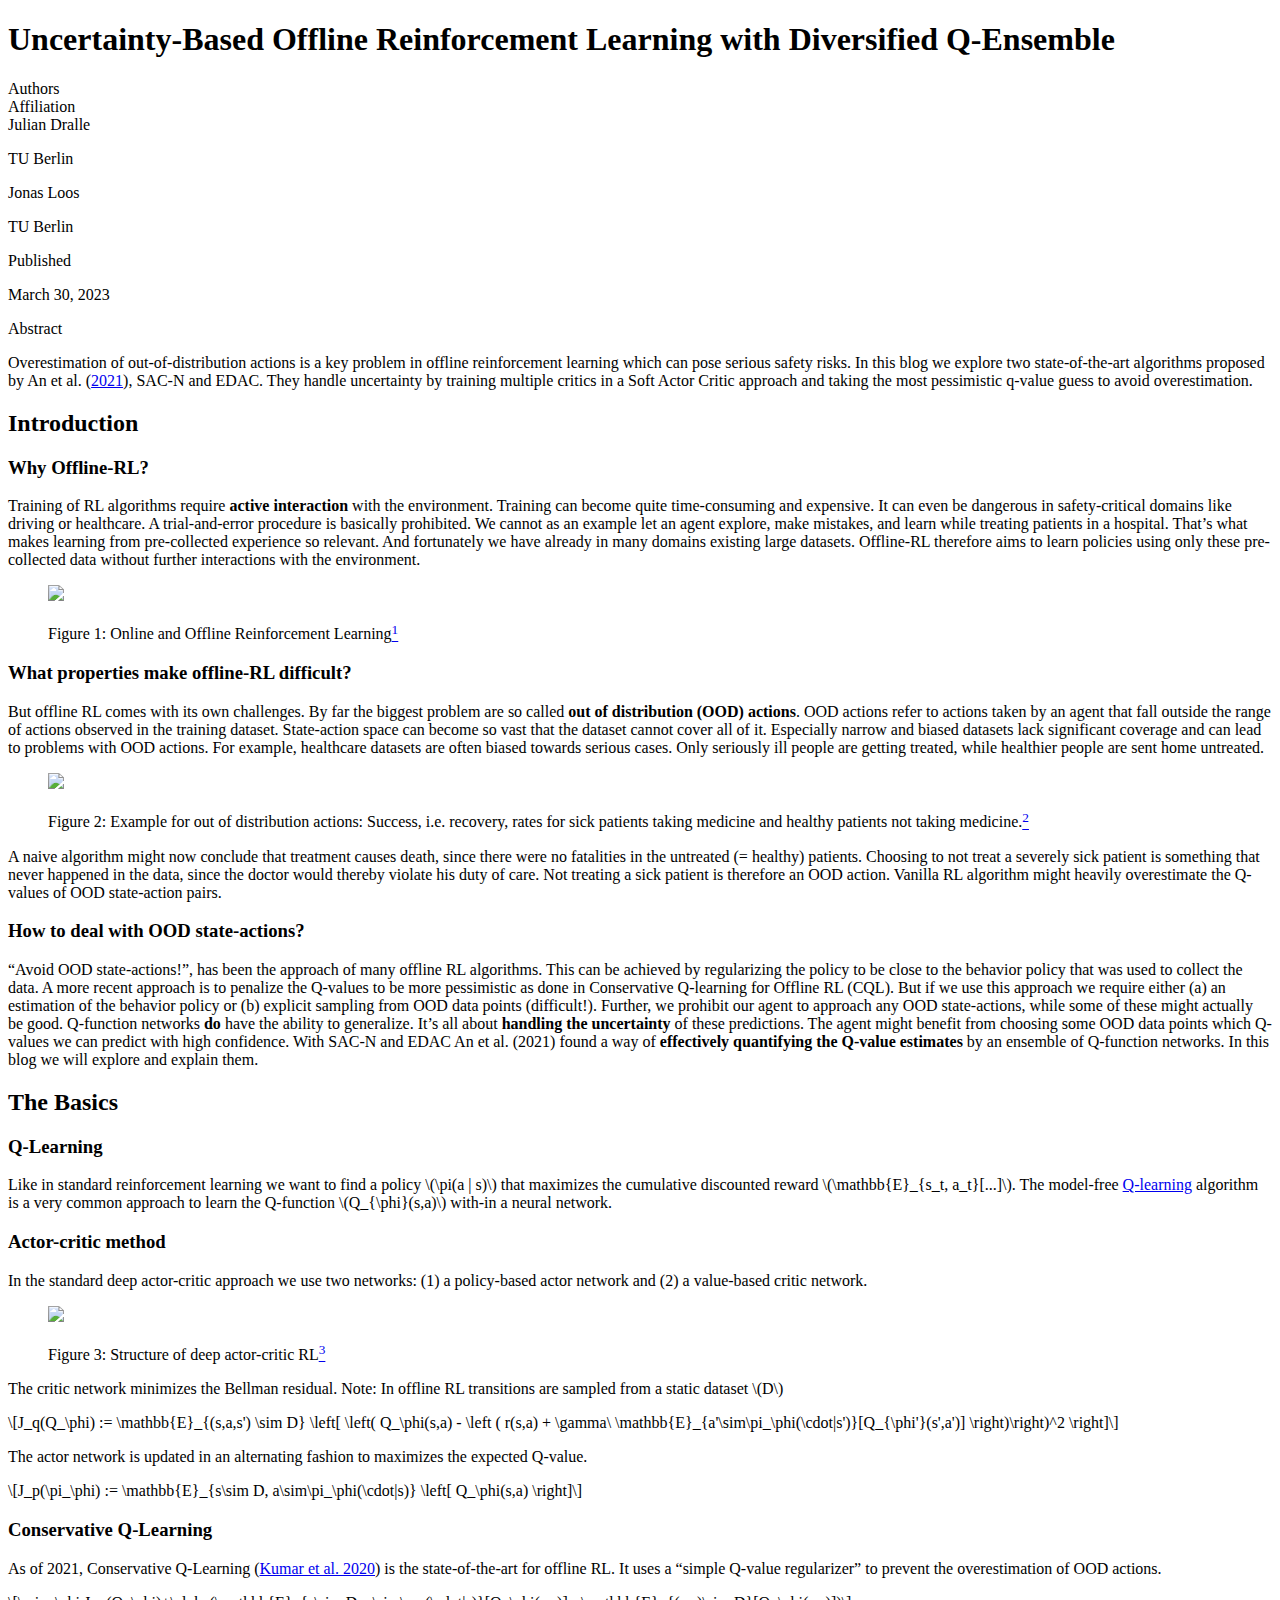
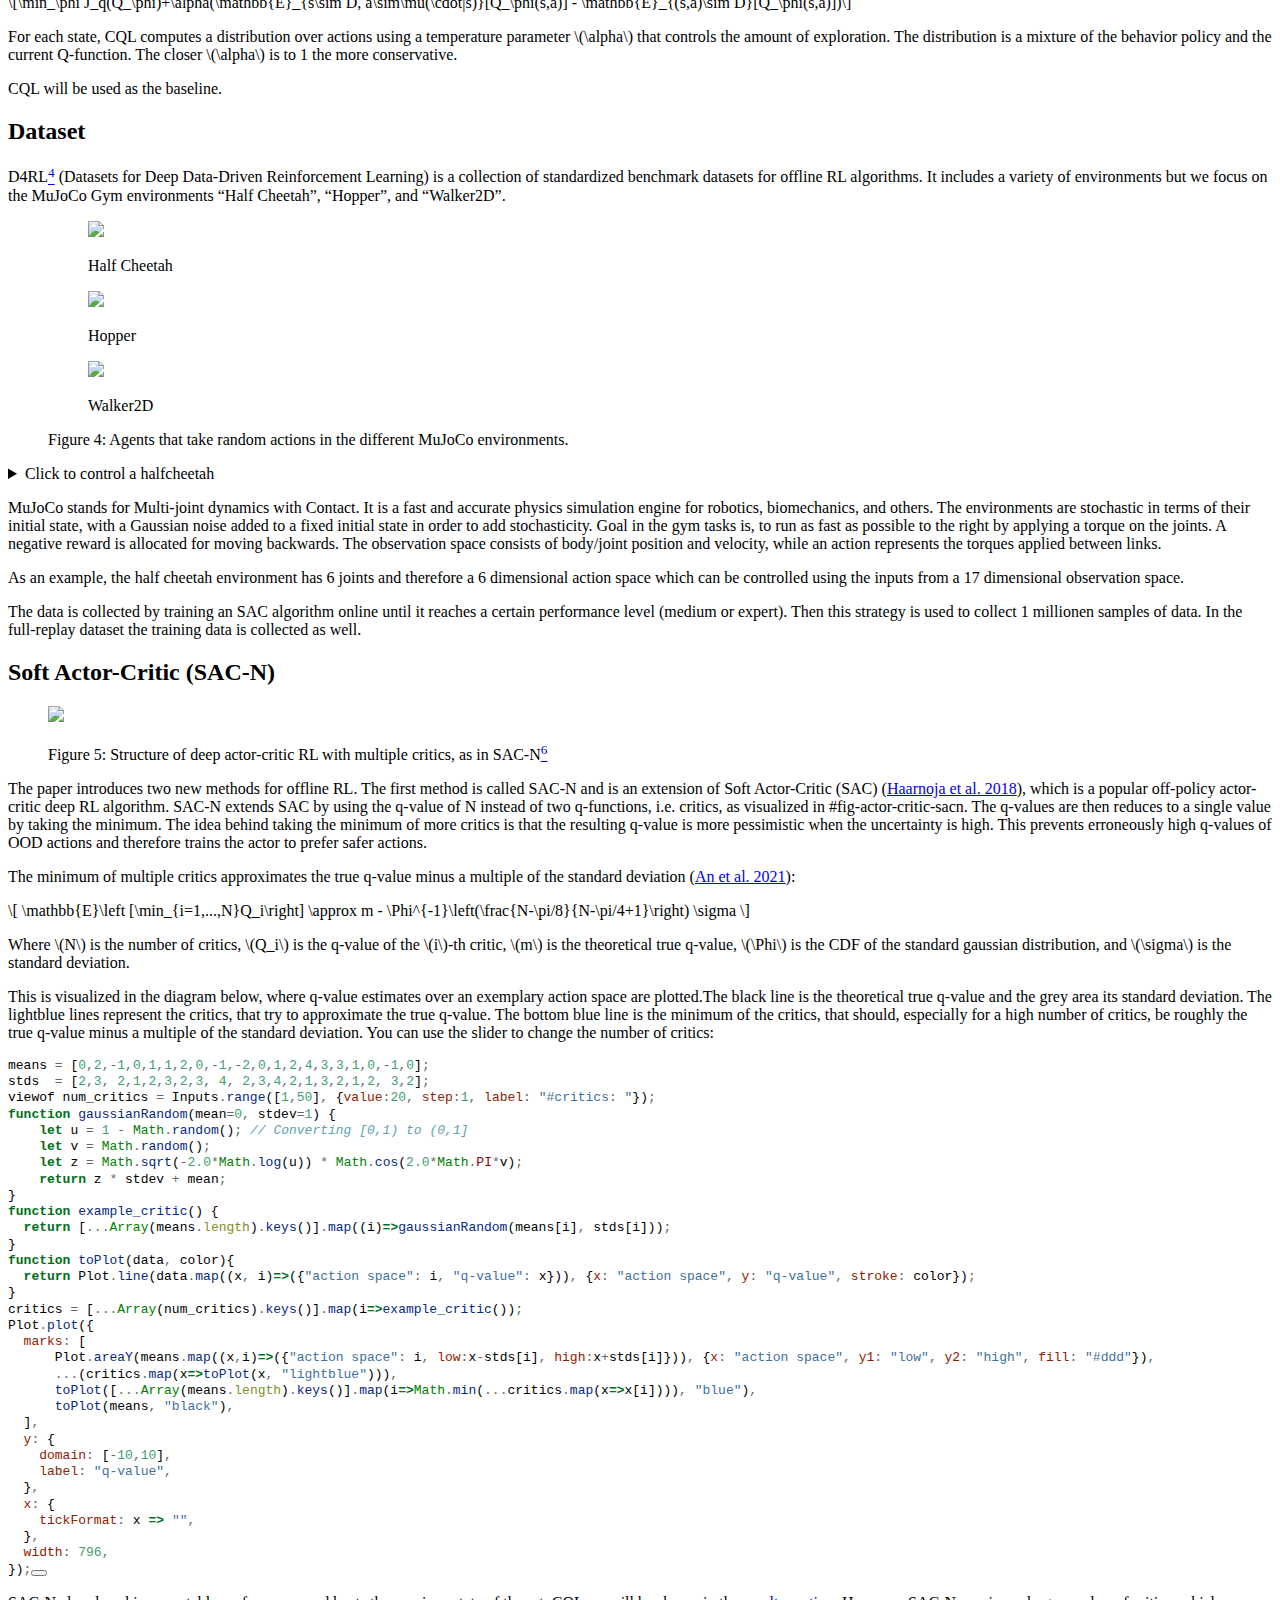
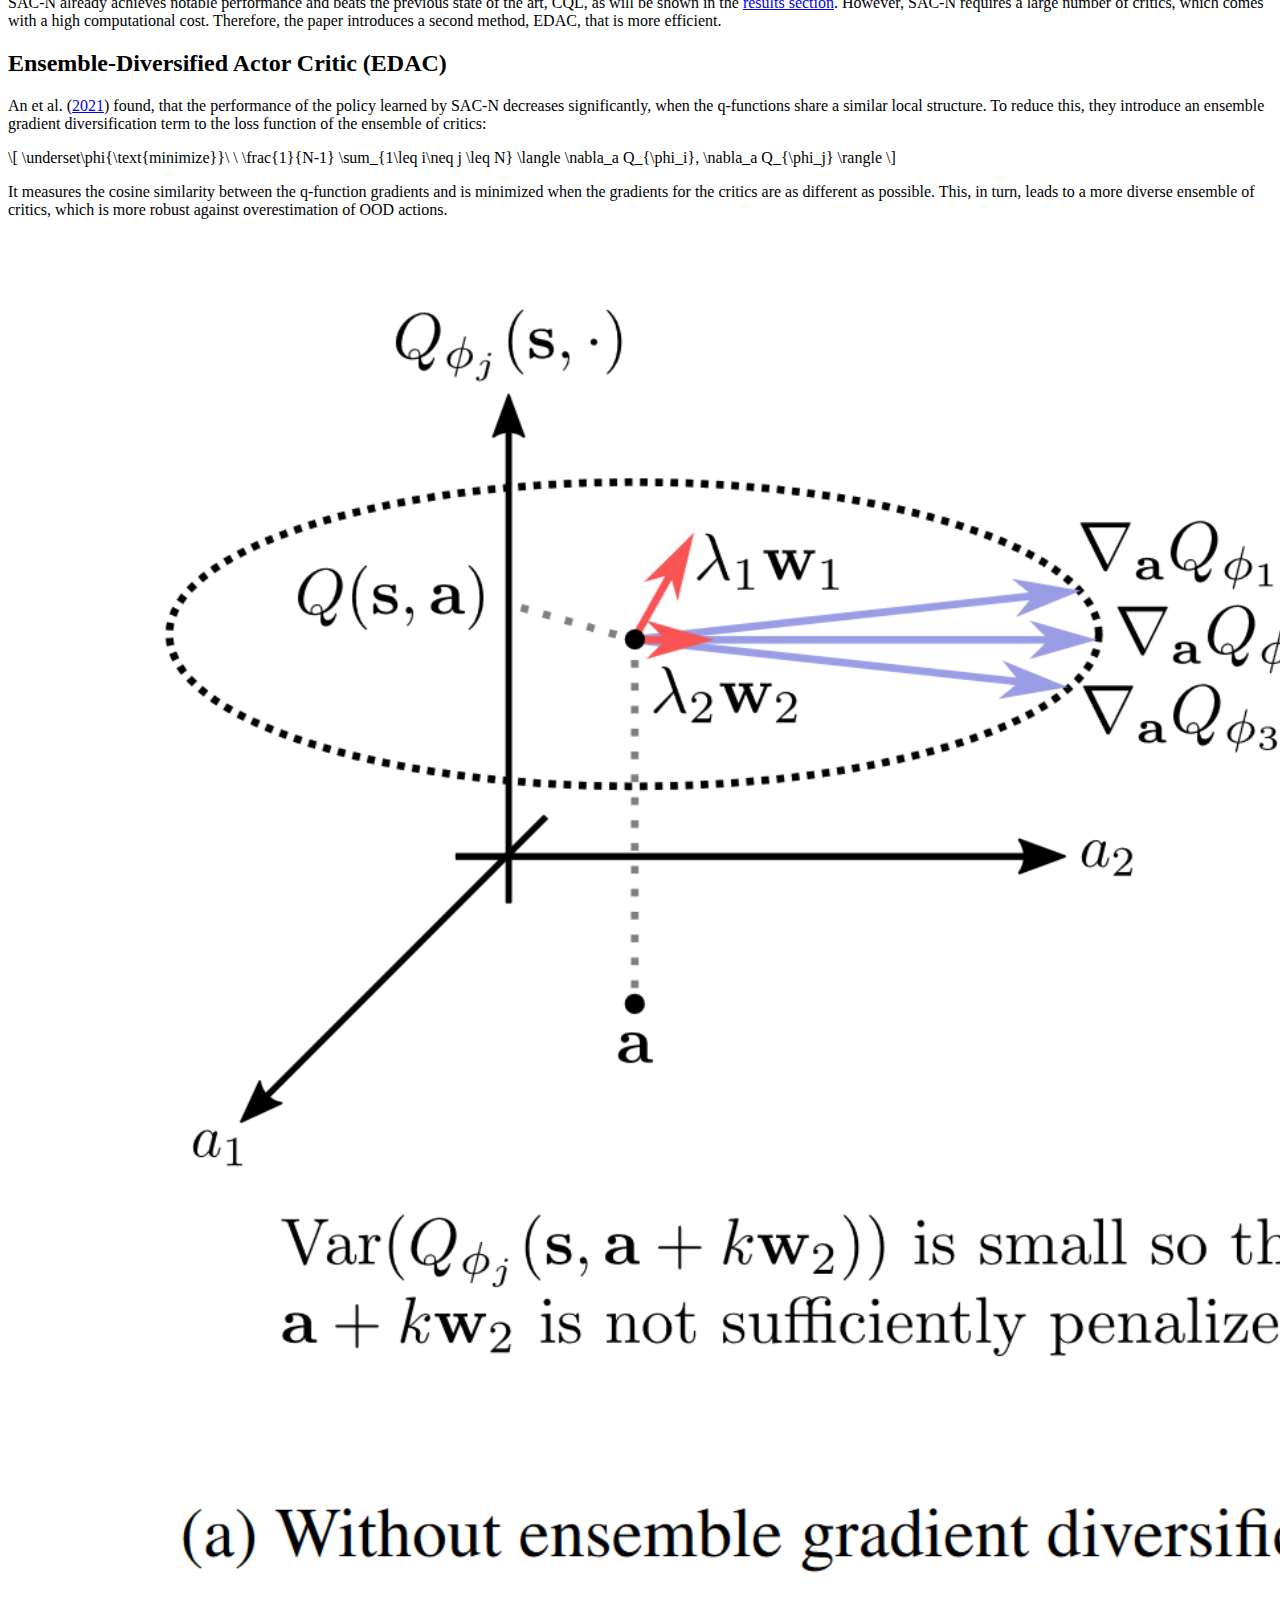
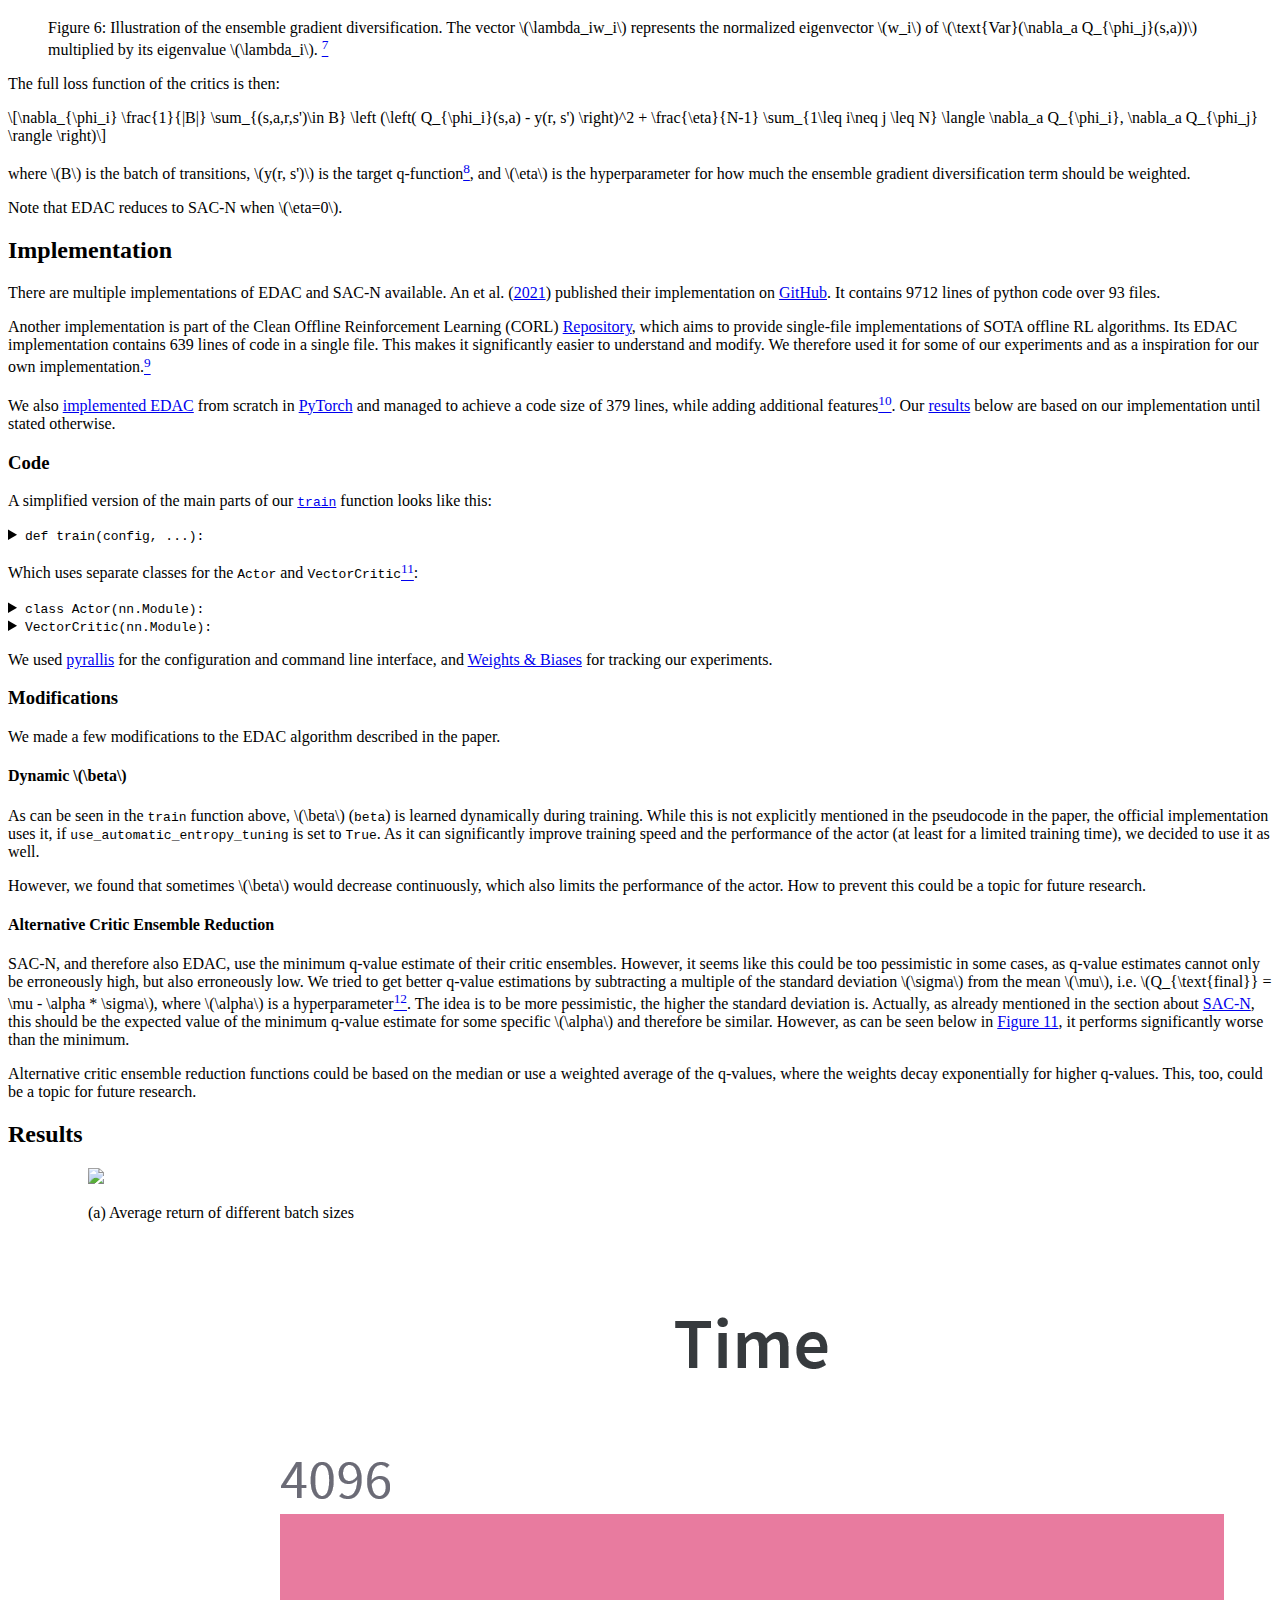
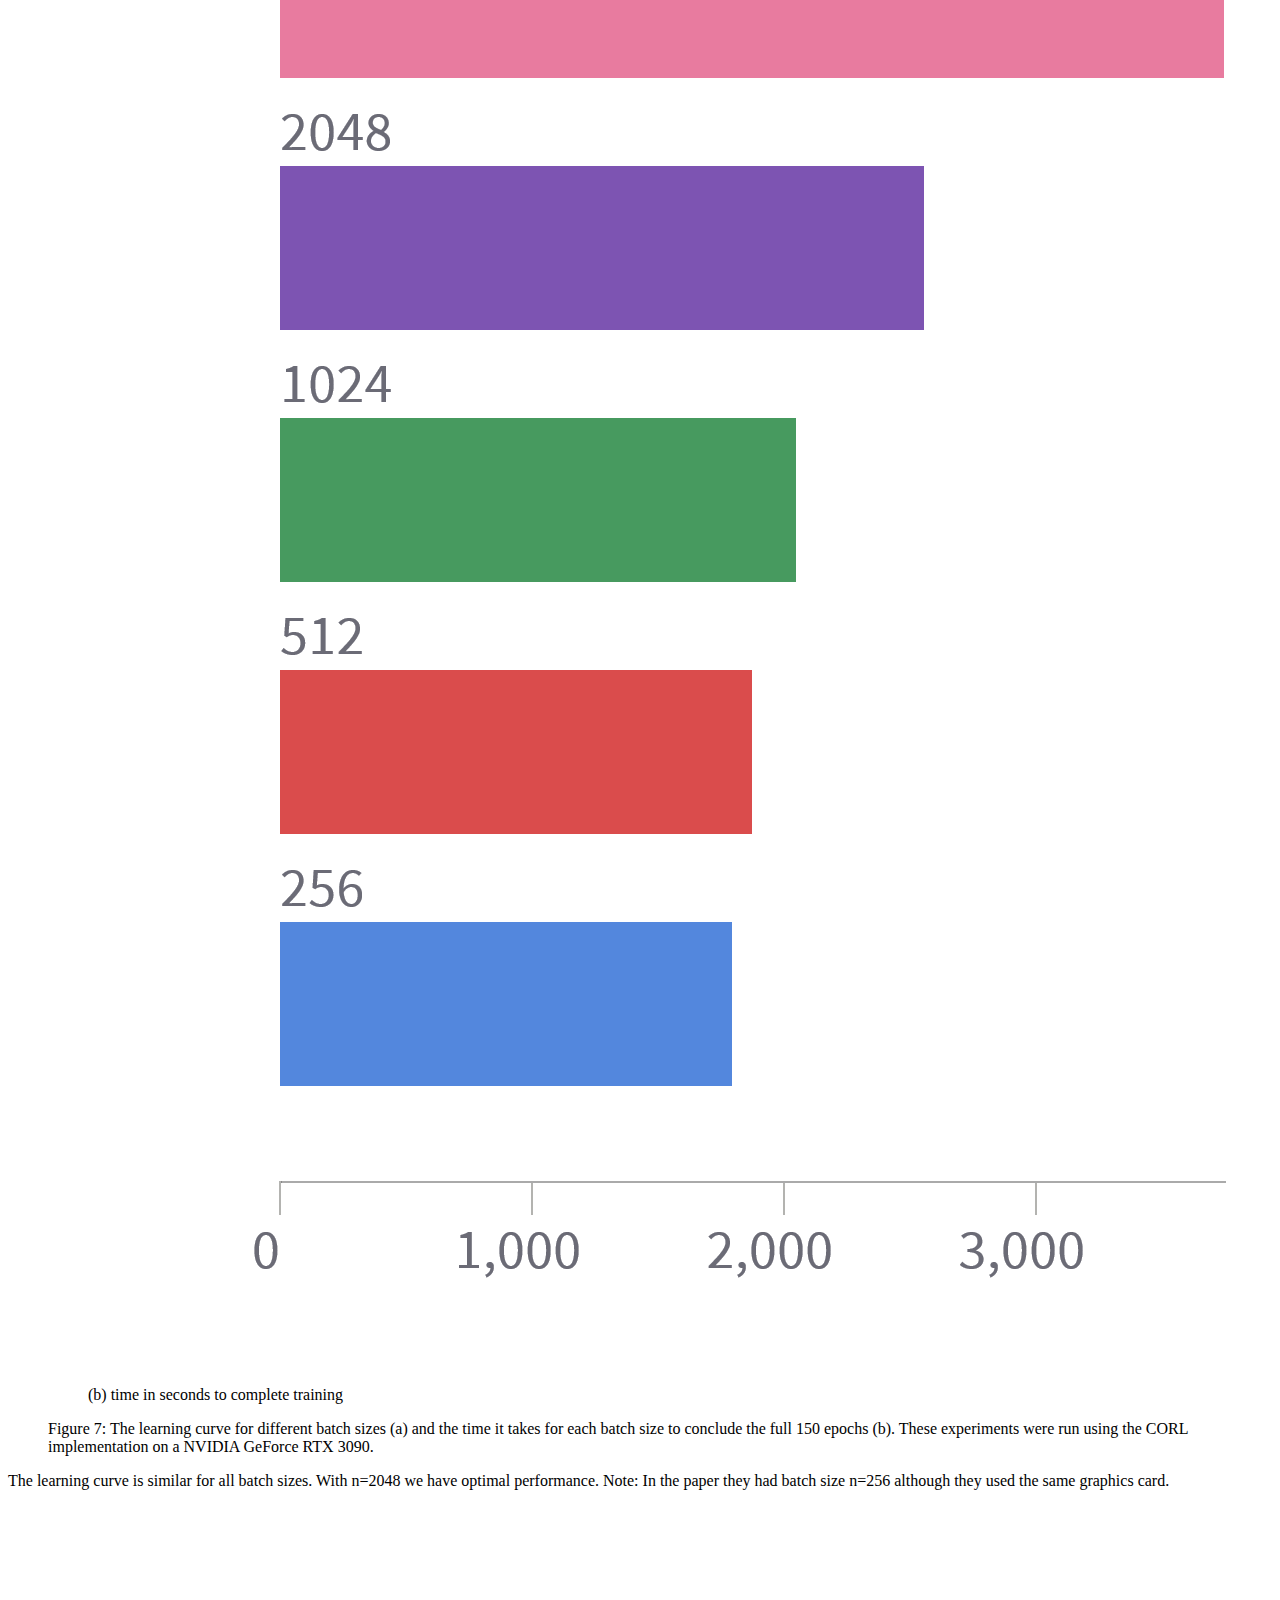
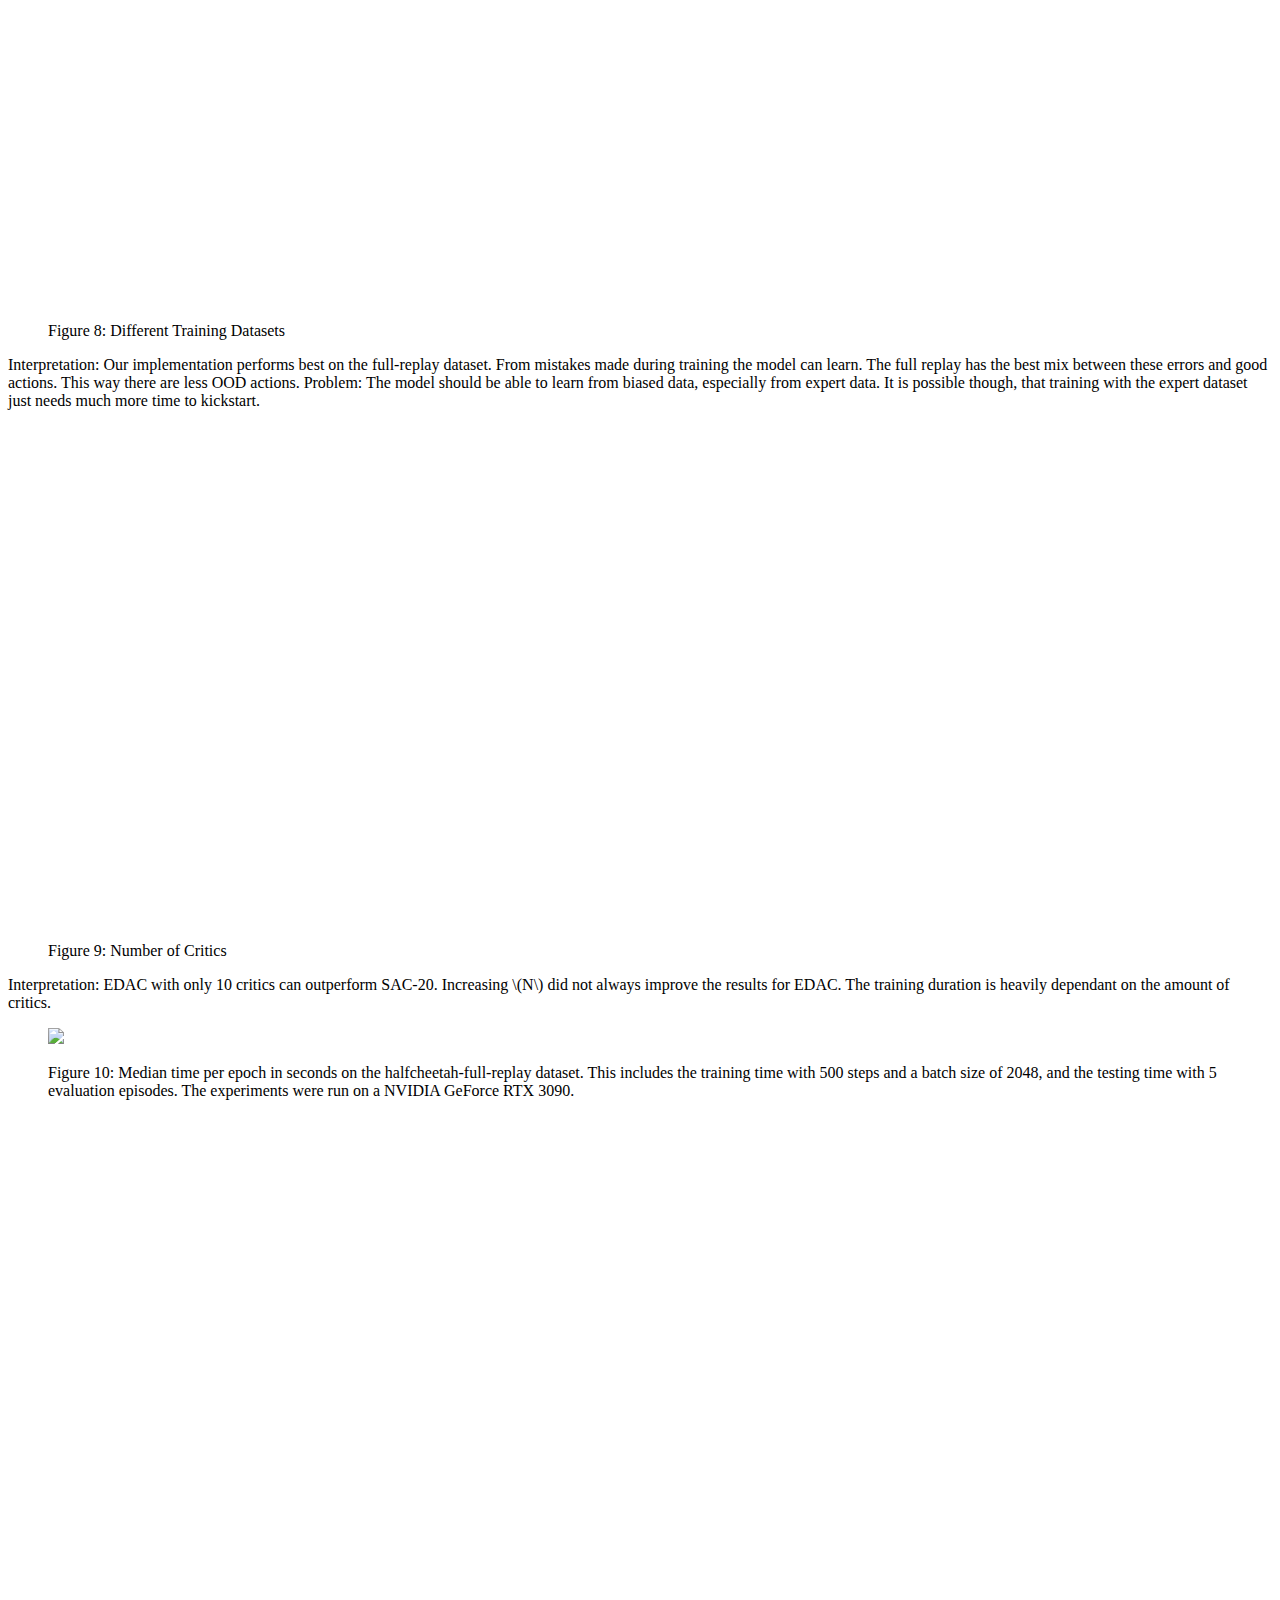
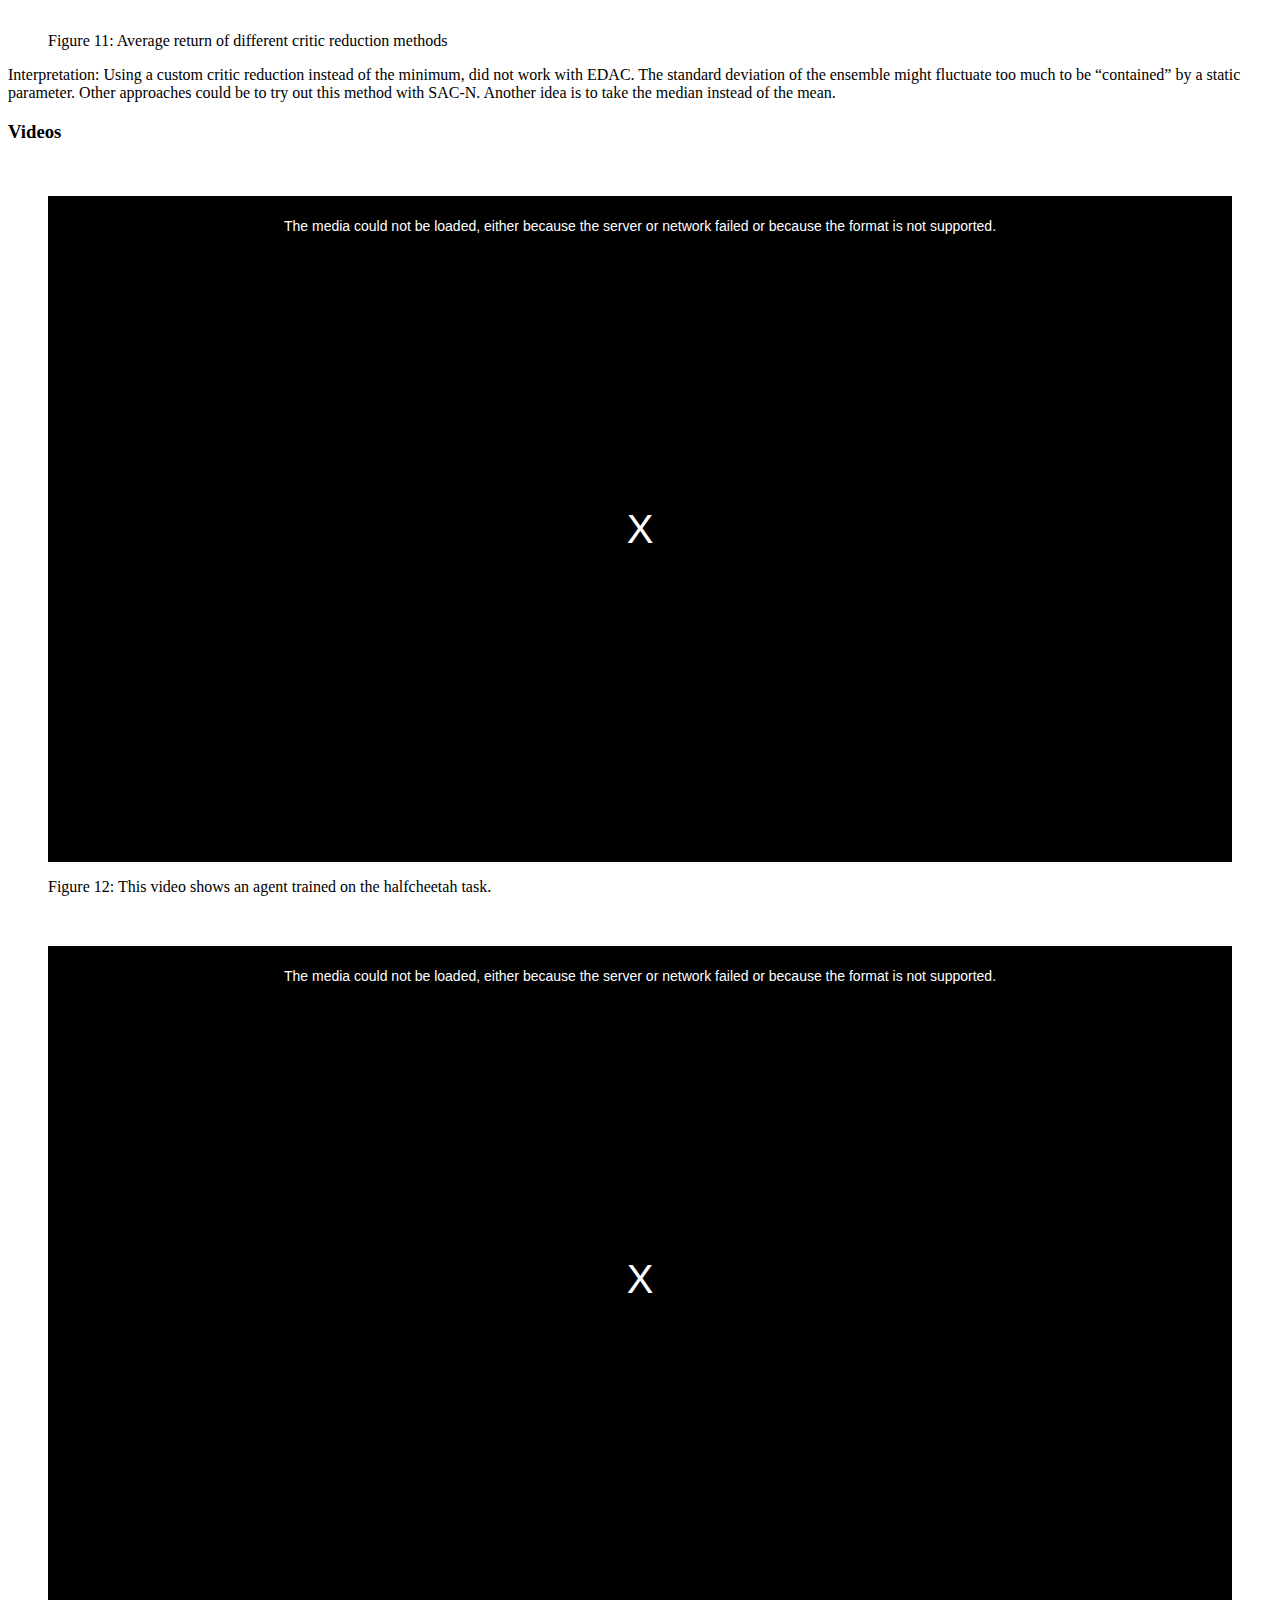
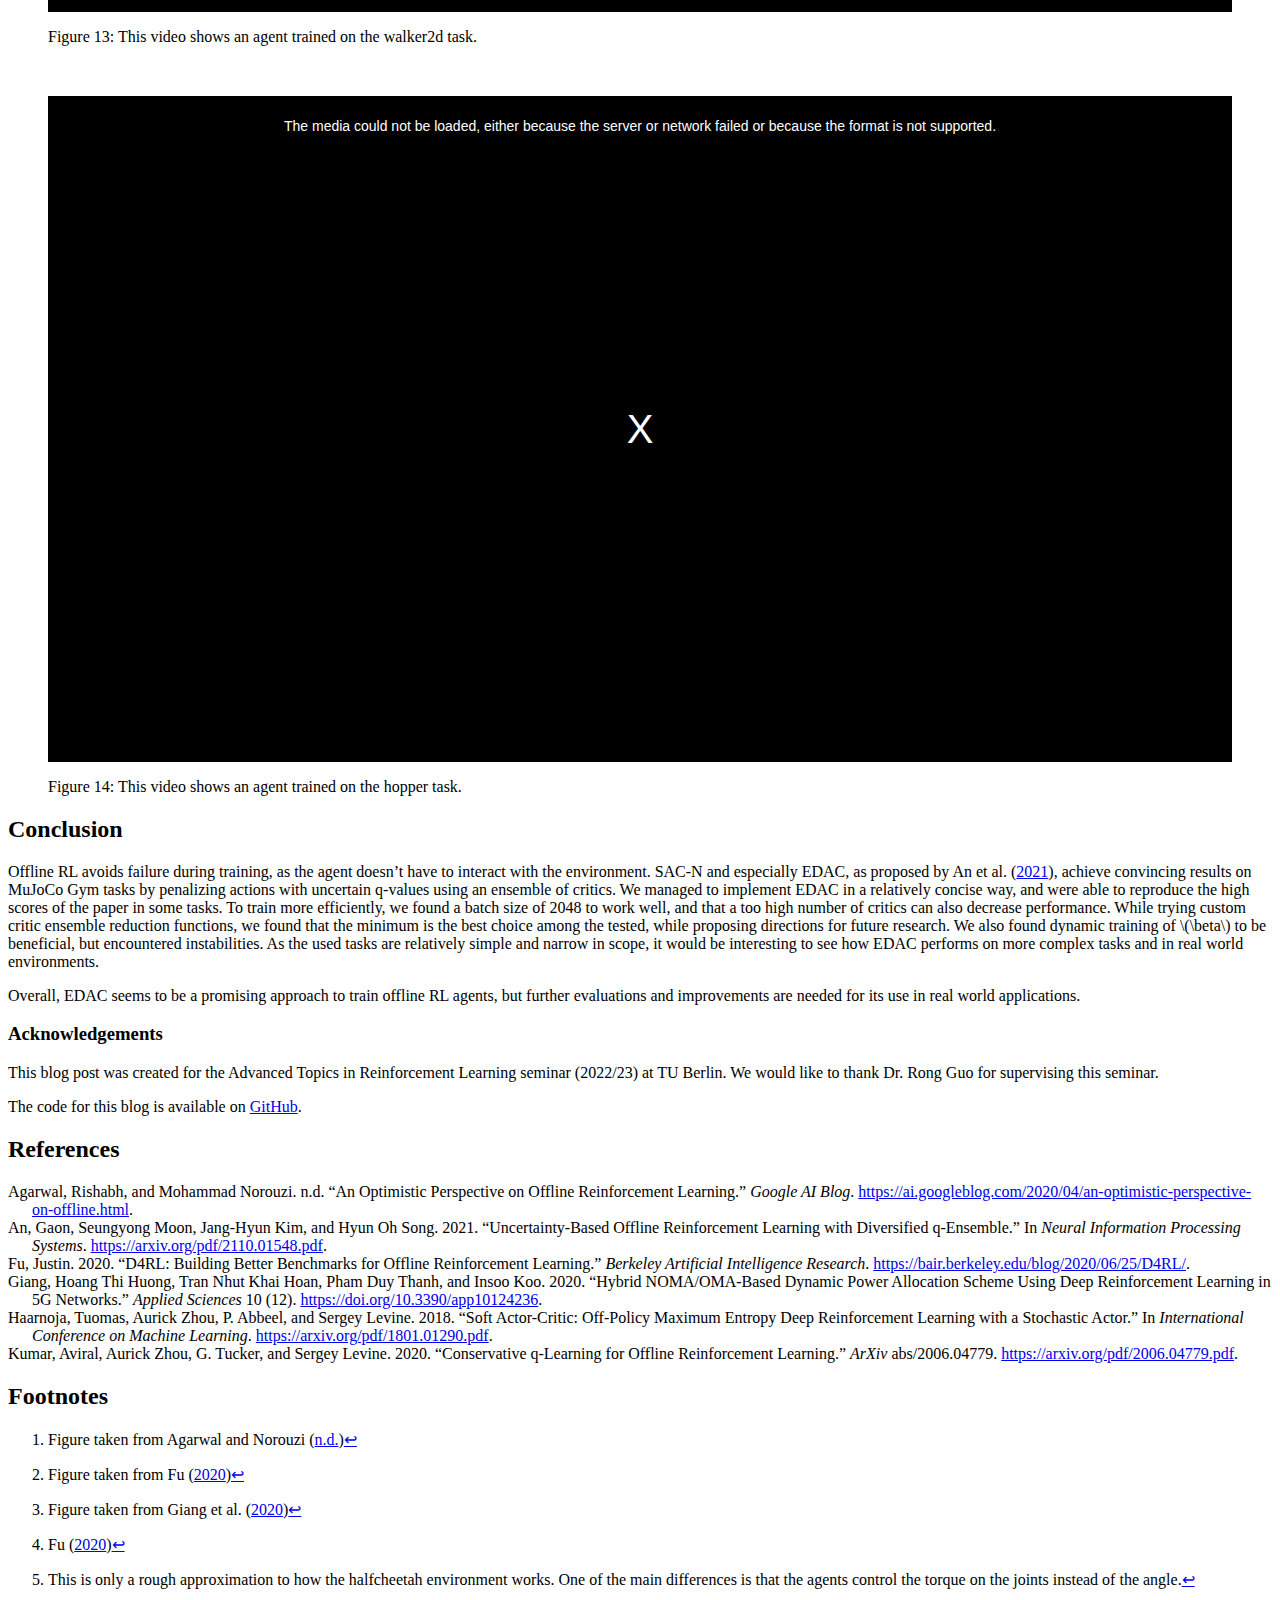
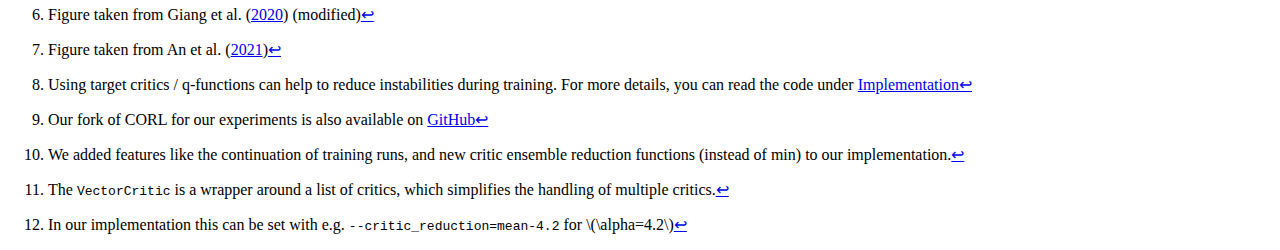
==== commit 6300f9aa: "Built site for gh-pages" ====
--- a/index.html
+++ b/index.html
@@ -8,7 +8,7 @@
 
 <meta name="author" content="Julian Dralle">
 <meta name="author" content="Jonas Loos">
-<meta name="dcterms.date" content="2023-03-29">
+<meta name="dcterms.date" content="2023-03-30">
 
 <title>Uncertainty-Based Offline Reinforcement Learning with Diversified Q-Ensemble</title>
 <style>
@@ -188,7 +188,7 @@
     <div>
     <div class="quarto-title-meta-heading">Published</div>
     <div class="quarto-title-meta-contents">
-      <p class="date">March 29, 2023</p>
+      <p class="date">March 30, 2023</p>
     </div>
   </div>
   
@@ -806,9 +806,9 @@
 <div id="fig-datasets" class="quarto-figure quarto-figure-center anchored">
 <figure class="figure">
 
-<div>                            <div id="0d326358-4389-4eb2-bb91-24c9d18441da" class="plotly-graph-div" style="height:400px; width:800px;"></div>            <script type="text/javascript">                require(["plotly"], function(Plotly) {                    window.PLOTLYENV=window.PLOTLYENV || {};                                    if (document.getElementById("0d326358-4389-4eb2-bb91-24c9d18441da")) {                    Plotly.newPlot(                        "0d326358-4389-4eb2-bb91-24c9d18441da",                        [{"line":{"color":"#ff0000","width":1.5},"mode":"lines","name":"full-replay","x":[0,1,2,3,4,5,6,7,8,9,10,11,12,13,14,15,16,17,18,19,20,21,22,23,24,25,26,27,28,29,30,31,32,33,34,35,36,37,38,39,40,41,42,43,44,45,46,47,48,49,50,51,52,53,54,55,56,57,58,59,60,61,62,63,64,65,66,67,68,69,70,71,72,73,74,75,76,77,78,79,80,81,82,83,84,85,86,87,88,89,90,91,92,93,94,95,96,97,98,99,100,101,102,103,104,105,106,107,108,109,110,111,112,113,114,115,116,117,118,119,120,121,122,123,124,125,126,127,128,129,130,131,132,133,134,135,136,137,138,139,140,141,142,143,144,145,146,147,148,149,150,151,152,153,154,155,156,157,158,159,160,161,162,163,164,165,166,167,168,169,170,171,172,173,174,175,176,177,178,179,180,181,182,183,184,185,186,187,188,189,190,191,192,193,194,195,196,197,198,199,200,201,202,203,204,205,206,207,208,209,210,211,212,213,214,215,216,217,218,219,220,221,222,223,224,225,226,227,228,229,230,231,232,233,234,235,236,237,238,239,240,241,242,243,244,245,246,247,248,249,250,251,252,253,254,255,256,257,258,259,260,261,262,263,264,265,266,267,268,269,270,271,272,273,274,275,276,277,278,279,280,281,282,283,284,285,286,287,288,289,290,291,292,293,294,295,296,297,298,299,300,301,302,303,304,305,306,307,308,309,310,311,312,313,314,315,316,317,318,319,320,321,322,323,324,325,326,327,328,329,330,331,332,333,334,335,336,337,338,339,340,341,342,343,344,345,346,347,348,349,350,351,352,353,354,355,356,357,358,359,360,361,362,363,364,365,366,367,368,369,370,371,372,373,374,375,376,377,378,379,380,381,382,383,384,385,386,387,388,389,390,391,392,393,394,395,396,397,398,399],"y":[-569.7512897623649,-470.0244521016074,-561.602054178507,-581.721777908384,-612.8968254165334,-675.9594484122895,-569.124520102009,-501.1633570498689,-571.1971315729132,-557.4908022992955,-420.1805738590271,-381.5525542407314,-536.1687319371958,-580.4892409176896,-429.0237336841308,-441.3078381588144,-568.3116215058269,-594.7711877455171,-717.1730032464576,-649.6365328032483,-646.1591819475454,-642.5826932906947,-597.2364580169933,-661.8580021425747,-603.1089672154194,-636.6617761343002,-622.3902653490804,-578.3066162653539,-565.4529472397006,-587.7422658957048,-542.394359321624,-580.8295396301764,-553.2930399979737,-551.8148362239995,-582.2745811667698,-783.3005793756158,-852.3072104199484,-716.7249374000371,-568.8160488956667,-532.6126541390239,-557.0097969443829,-566.1503030367282,-566.2331263247925,-611.8885221909807,-592.1182863690307,-563.1036014545842,-620.7266195338325,-585.1951546281692,-600.2893022589985,-588.2418450703005,-620.2632655290346,-721.3898552793985,-631.9345218631126,-619.3355598273364,-609.3057640852505,-589.4306644835737,-600.1489451670307,-596.3575819651842,-599.0971176336964,-587.3676273839669,-565.5882134173286,-549.8505590343146,-583.0022900208954,-596.8115968576556,-581.5639348231009,-533.7155038409481,-574.3638508689097,-577.9369356431055,-579.2626184915193,-576.4042397150956,-572.2126549682804,-565.7313993796247,-592.2321341845609,-570.5117848260641,-534.7805509082668,-557.0832629837969,-581.6994291712003,-581.2873155917673,-595.8997794148762,-586.7824536573974,-565.7281301797891,-559.2679026128211,-554.5824002225552,-570.3808469424239,-529.129367237093,-528.0335962270785,-561.2062667061234,-552.6925979851394,-576.1774540367633,-580.3035204545198,-573.208170079139,-560.5136274174075,-585.2203452423073,-551.8683764751563,-565.6406936069625,-572.0115973459558,-568.8698074750532,-526.3012624604501,-571.3499243348782,-561.7120294988906,-566.5848964660402,-550.4891055469313,-551.8874918128718,-574.9973494225853,-556.1889901907288,-537.2820469434994,-569.0136948890224,-545.2027248097274,-465.83965896845336,-553.1305908173858,-566.9233080642407,-545.2757689441461,-529.6795360629369,-564.2483645672447,-526.9182756911478,-465.3830033423653,-497.41581072147375,-498.06415236291343,-550.1861389895585,-541.9269287105012,-536.3507435404921,-523.8911164147819,-565.3665323117993,-490.9204857477921,-548.6521627981799,-496.27958257518367,-553.263439264894,-555.8211423675382,-506.7221275781729,-547.0254354766055,-535.0216712960034,-481.8496868171096,-485.6762409120106,-515.4874565569107,-434.630160989287,-383.8260505742355,-370.4635969024732,-442.28774953078255,-459.0514189813729,-219.2804088922427,-384.3901789898469,-412.8945713493109,-461.3013191181207,-320.0337806151419,-185.30312174659667,90.26826234204192,-51.96111284955484,740.8620729613273,166.3344129209837,259.48652801465084,939.7214106591993,2330.1751347403915,1745.5969817731504,1867.0434559403525,1426.4115457335502,2203.832005530314,2582.413905206673,3704.463355879167,2925.54038652211,2641.78359021595,3186.8281936432595,3584.439593866336,4222.169936566777,4278.421851007086,4061.1713130091257,4278.13215385251,4406.493499599388,4403.3804155782,4725.091417999623,4759.303067479294,4631.234638247435,4671.046179350476,3749.43048995154,4233.238777767991,5217.133768511909,3491.709329728348,4832.796082486488,4989.897736504935,5141.6639000816085,4539.747584805569,5549.016164087583,4364.209654364199,4712.595314003391,4863.156905569818,4946.984016326307,4562.909963881215,5002.288256230726,4360.217547748136,5528.423343678482,3684.099700122648,5056.518463358687,5575.604765099085,5612.345484755033,5858.996741759749,5185.3466904409415,5840.378131440644,5155.289962695844,4565.441685749983,5132.671948816153,6354.806152036121,6228.668035629757,4745.483378030511,6125.847894864717,6161.236593461556,5590.140823588075,6485.290232762894,5891.931236469843,5700.590330885498,6513.774519248716,6622.306868822317,6757.956064275775,7069.7447744585925,7064.839356813279,6588.811897212792,7370.632701928938,7256.637926573258,6663.280730689761,6099.481149912599,7449.769060592132,6508.838235299231,7444.6234999271455,7534.782578046739,7478.42627106802,7677.72813159112,6688.0246470047005,7153.103618694755,7218.405419207284,7099.510123527472,7651.759829023103,7570.967862545905,7068.695737079624,7959.877010666316,7150.868333887972,7985.991078626802,7756.030417972588,7844.104213183715,7751.526048479022,8059.132992837838,8019.990257842492,7967.212614074308,7854.835404393753,8043.563739586079,7120.434124613336,8034.678991900773,8109.63025826051,8004.504033335985,8168.063067193873,8163.253564675986,7776.955734748933,8106.071077183022,8117.945516227144,8125.848977161218,8315.505965006621,8264.65999446053,8039.237173659916,8269.382856477176,8114.231042342959,8312.694968748972,8486.694460210183,8358.7046640209,8318.176852835153,8588.95570598673,8332.157131587639,7978.060400326573,8354.962100986968,8248.462763035137,8416.556548993058,8348.79551748057,8564.03183284124,8427.832595507758,8592.71793962062,8535.963305572059,8356.771050659903,8345.117742063194,8494.5959046348,8460.794273982978,8524.510633433456,8369.852012257994,8640.358753705157,8561.437470163404,8545.295406991288,8370.036021898562,8455.72079926576,8316.807689385725,8679.806972853432,8595.712127132892,8716.340632203573,8531.875514912961,8645.024216556209,8502.62702994663,8568.973296583144,8803.216282109464,8684.82187925895,8550.852288350736,8675.383057525214,8551.617762588703,8664.453536472007,8542.100013451121,8484.615781250472,8620.355037644145,8660.414048470408,8602.784615553046,8544.912487659674,8289.788414341376,8655.92534205975,8476.173534707727,8509.432202468324,8623.610728253987,8431.093357714815,8670.330456916952,8692.544449450808,8438.325702117621,8630.19265676101,8727.768867010647,8849.857665092855,8458.117037444781,8654.287363079702,8532.690722020736,8735.304423803995,8534.856664736444,8657.580166676777,8740.228045704625,8736.955160839545,8810.406888604219,8710.782406763741,8522.02983476772,8773.345092607216,8840.17927093083,8734.637835059508,8556.125613291417,8578.952137394012,8673.636665635328,8684.079683511345,8666.865135134305,8585.611902313323,8727.914922175649,8628.548819413532,8723.128971461116,8693.8000779813,8824.145039023058,8704.09591259211,8608.515885210505,8492.023396272582,8661.320053247504,8608.942438496735,8763.507614222259,8640.703940312062,8566.080406928957,8602.188196056315,8697.95100069273,8642.09272944263,8671.182428789354,8528.089168254392,8799.263425534664,8777.187206447466,8856.165492804636,8645.170600518912,8681.939959552656,8582.44240922167,8426.770244960095,8714.024279019115,8592.257279459132,8887.282263347915,8753.605566879747,8617.781860967581,8755.719617836468,8710.988167200958,8605.774176551862,8625.561317010543,8744.916991024487,8660.1079591732,8714.331859904247,8697.792558233607,8951.11898547456,8668.595891174919,8587.291627951938,8720.292226587137,8686.411669183872,8546.151729907222,8690.887054630579,8661.029712874355,8667.282362071157,8758.02217583948,8734.81743275618,8765.71745122589,8773.074788299826,8777.375328145252,8815.5505693374,8815.661329948387,8775.671343492362,8862.427380372927,8564.044245439625,8796.70210438203,8761.338591608233,8871.481758662847,8790.529227631625,8763.545603634462,8797.149660363917,8880.323443127145,8775.921603533985],"type":"scatter"},{"line":{"color":"#ff00bf","width":1.5},"mode":"lines","name":"expert","x":[0,1,2,3,4,5,6,7,8,9,10,11,12,13,14,15,16,17,18,19,20,21,22,23,24,25,26,27,28,29,30,31,32,33,34,35,36,37,38,39,40,41,42,43,44,45,46,47,48,49,50,51,52,53,54,55,56,57,58,59,60,61,62,63,64,65,66,67,68,69,70,71,72,73,74,75,76,77,78,79,80,81,82,83,84,85,86,87,88,89,90,91,92,93,94,95,96,97,98,99,100,101,102,103,104,105,106,107,108,109,110,111,112,113,114,115,116,117,118,119,120,121,122,123,124,125,126,127,128,129,130,131,132,133,134,135,136,137,138,139,140,141,142,143,144,145,146,147,148,149,150,151,152,153,154,155,156,157,158,159,160,161,162,163,164,165,166,167,168,169,170,171,172,173,174,175,176,177,178,179,180,181,182,183,184,185,186,187,188,189,190,191,192,193,194,195,196,197,198,199,200,201,202,203,204,205,206,207,208,209,210,211,212,213,214,215,216,217,218,219,220,221,222,223,224,225,226,227,228,229,230,231,232,233,234,235,236,237,238,239,240,241,242,243,244,245,246,247,248,249,250,251,252,253,254,255,256,257,258,259,260,261,262,263,264,265,266,267,268,269,270,271,272,273,274,275,276,277,278,279,280,281,282,283,284,285,286,287,288,289,290,291,292,293,294,295,296,297,298,299,300,301,302,303,304,305,306,307,308,309,310,311,312,313,314,315,316,317,318,319,320,321,322,323,324,325,326,327,328,329,330,331,332,333,334,335,336,337,338,339,340,341,342,343,344,345,346,347,348,349,350,351,352,353,354,355,356,357,358,359,360,361,362,363,364,365,366,367,368,369,370,371,372,373,374,375,376,377,378,379,380,381,382,383,384,385,386,387,388,389,390,391,392,393,394,395,396,397,398,399],"y":[-468.7600704104743,-587.1034761269239,-547.6646646017957,-616.7752750207076,-769.341003130148,-667.4043682590335,-724.5955969901759,-749.4762694837448,-669.380135397962,-737.538004041061,-660.1593327773107,-715.6473647640006,-691.1383080381745,-642.4182675915907,-650.2621142427561,-557.4720162696154,-543.9827042974262,-589.6463912923198,-602.6979351929875,-587.9666351476021,-592.7167288927383,-599.8836318836059,-639.0009236691528,-598.0182184298424,-647.2283903080719,-611.6772852532791,-579.760235551319,-648.2947125605433,-577.9600391512266,-594.2784134802274,-654.5515047785261,-527.214662898748,-552.8013812723455,-567.1235478289112,-516.8282452318213,-521.6094453499734,-501.95209051149857,-521.5471642741755,-580.6416483478763,-552.436886132883,-565.7905830605621,-556.0024582712321,-570.672179924707,-564.3681316888577,-611.2424399685123,-506.5636415725713,-528.6101787547691,-492.5182841263497,-521.1876453230645,-532.8013270714737,-487.52130070648855,-491.6535867775934,-503.03016436926606,-551.0649969678695,-585.5873095248091,-533.3456180020286,-551.8396596062302,-607.5487617673228,-543.2110548524093,-557.3671464782517,-549.895651596468,-572.8119718972714,-527.4375872503103,-470.8886593682057,-532.297774213031,-520.6943574198647,-547.0522097982428,-530.1284186455289,-516.0593992612029,-569.1866790217293,-525.0297598896693,-513.9562815736205,-566.4378251629225,-515.019123081282,-480.8754459650256,-532.5326444301234,-540.340536062582,-565.5085219691887,-525.5816721681178,-530.5677637796191,-568.773434108418,-599.8188737528121,-564.9023985923858,-569.1040824128596,-595.7773794466493,-601.975722317884,-601.3494730452319,-525.0134158699248,-529.7942689820327,-534.6859879310947,-585.1652473810992,-558.0168362386864,-543.2512143730593,-565.3031769894069,-531.0352916017955,-546.3423980130345,-555.7144237508965,-560.3227556982625,-514.4664269581124,-643.4752063462618,-694.3352499922498,-638.3427941489249,-583.9623792994936,-608.4688661371981,-530.9020381651906,-449.7131704557909,-484.3657854453261,-510.3768145325822,-592.6017072724178,-606.2145806196866,-512.6607625369409,-590.2678812634756,-599.7070502107495,-585.8028138657216,-561.262222817523,-576.9428994319271,-581.8605542658747,-606.6190689242447,-561.1772426283181,-551.9030310802648,-544.8745181731199,-590.7531752457064,-532.224559547357,-633.7383256989223,-522.1758465849921,-632.3953596040235,-503.6930388858898,-549.1325392338031,-573.9330636836294,-564.9093843541234,-528.2328455633922,-529.9301595506247,-540.4681389306043,-533.4919286977,-549.6196580982095,-540.2472430435255,-520.7345188345944,-559.608945006328,-594.8677584057533,-597.1347918930746,-514.1107309379482,-592.4769971845944,-553.276039669448,-529.2785758609652,-544.0346073752225,-540.6059695581607,-529.3391133969958,-528.6745889157834,-509.5451486310676,-532.9838952823617,-535.9875932413559,-515.9720331390406,-540.879409441452,-551.2690945547035,-548.78339741327,-549.4673569119603,-508.21919085201375,-535.0855175326127,-525.7371477975474,-521.0981452852509,-598.9959636489245,-549.5162910832976,-510.3180226275672,-555.2726761586825,-528.3132751564549,-555.6889822396507,-615.5145119342068,-587.4696152719812,-522.93369661737,-516.0559966811428,-550.7809235166669,-543.6185118929624,-538.2575091815343,-563.2770589924007,-620.6045974551216,-575.2185866634661,-532.3692714473902,-554.515673250066,-543.2819147723498,-553.5991766268753,-514.7420518345773,-537.2923611352339,-541.1641784501273,-552.9542293969483,-562.1879845165898,-492.45306898162073,-522.2913205806426,-549.1094917771343,-566.921576321481,-529.5219385033537,-543.181890220171,-560.3500518202686,-565.238718765893,-506.6918595729098,-553.5372973475157,-551.6436982043258,-506.8253617350539,-560.9829945993857,-453.94794384313,-525.530716460604,-476.16453500736907,-542.7395099773948,-515.3756484423461,-557.7351255299626,-471.9019387509803,-530.7216318748784,-458.2846339467053,-536.8760064843827,-481.78770433294096,-463.9663464341382,-527.5894159805309,-530.4132898780005,-573.0585177463624,-445.6882740127432,-566.0208827138686,-434.4929637910917,-549.9761528613108,-495.7495921578902,-460.17242894037975,-535.6586031188982,-523.1662946134378,-601.6449600995736,-511.7007616273313,-432.8239768067241,-532.0690383209421,-443.7801383753844,-505.75279590002754,-497.1332377535885,-572.3924357556457,-484.5018629564049,-473.34052238535,-521.6941608967732,-528.7303895038815,-532.6858079519702,-446.4682511698174,-492.8434844812092,-498.2387624436808,-530.8912763674148,-565.7065332142106,-470.3159888418065,-532.7944973970117,-452.8577452497211,-578.5145212573,-431.8741961772449,-440.59041190653375,-458.51674218767744,-496.7596156875634,-429.04638307696985,-453.6586417641865,-425.7797761125029,-484.16083812676777,-544.1258377445682,-432.9449544833975,-458.30205130883087,-515.5190486132029,-474.4766953098294,-470.7519384659159,-486.4791402378065,-488.0923457979334,-552.7743402012156,-477.2235511717288,-533.0158594001509,-499.3455648589702,-518.7561630912669,-484.549822880525,-487.5891901822223,-487.0381683802037,-508.5892356443153,-499.237968868656,-566.965814552511,-436.7792589410672,-603.9956731008922,-457.2221051952428,-549.9805459409035,-577.4627257292793,-492.1178072652265,-632.0322585142426,-564.9814709391474,-514.8765996477227,-573.3742491438096,-610.8935530347251,-540.593058405898,-631.1196458915208,-652.2651053544854,-561.2219738141691,-555.2630291069902,-712.4126018616704,-724.2136768487233,-799.306192517629,-689.0174679356671,-620.6366315130342,-675.8836552072702,-730.0240060220535,-665.398115825974,-646.4351741871443,-725.2088252966141,-586.291385179605,-653.2015681023951,-647.7153040976324,-639.3563725358979,-634.5068321712498,-611.1258895320974,-661.8106897600298,-671.7317076150953,-746.251817410296,-703.7981145662293,-555.9828076040785,-642.0345296289789,-530.9293705825451,-645.674811967459,-651.3324717332489,-570.9879693341206,-532.9613752350202,-717.3415707362029,-580.4982779911988,-582.3952671418697,-528.8101827198634,-516.9218265194743,-635.9018227173128,-546.5458180613858,-575.7687474554622,-595.159568579283,-621.5087028165665,-645.7219915076962,-608.9439987675837,-601.790900515418,-655.3501768270075,-690.9755208110191,-734.7874976474038,-722.7939513072018,-587.4591215510245,-651.9550118583574,-681.7814509798031,-700.9532907308205,-624.9519527657271,-723.0038563915327,-662.0574212283561,-639.5820677825602,-591.907424916152,-670.3364833557471,-577.0162115614073,-692.9439458847744,-669.2602758300698,-595.3357464177159,-724.6838603177424,-578.585365272387,-638.0659789786608,-633.1242359410501,-631.7834199237845,-656.507231478985,-712.1058876576137,-684.621070993949,-706.6029325331324,-652.8208467279143,-643.4801023955879,-729.6032010494913,-767.6560567515627,-662.5210103557082,-655.0988328983062,-611.2615859100391,-668.0645919190775,-584.2932751909891,-621.5610635154508,-585.5061809935565,-687.3402991816561,-749.2677785249671,-690.0988191355216,-675.2947385235692,-678.9603202572355,-744.7223254802421,-724.1322171759086,-562.2088455845899,-665.180678409067,-627.6229365208308,-553.3780347739148,-703.7657051410242,-699.0722319964215,-635.8603230813885,-615.427391170633,-630.6515583803732,-755.0316531712203,-733.5610063006318,-694.329643639516,-671.9898810347919,-605.3771584528436,-654.6852098137604,-688.8318040866103,-617.2211668473549,-675.3116306969541,-677.3415341584712,-645.7035875894478,-659.9059493060415,-633.9204228314167,-693.8456829340571,-633.3946098882261,-717.5311797023676,-726.4840092707904,-672.9629427338318,-722.0775521394121,-727.3316421769357],"type":"scatter"},{"line":{"color":"#9700ff","width":1.5},"mode":"lines","name":"medium-v2","x":[0,1,2,3,4,5,6,7,8,9,10,11,12,13,14,15,16,17,18,19,20,21,22,23,24,25,26,27,28,29,30,31,32,33,34,35,36,37,38,39,40,41,42,43,44,45,46,47,48,49,50,51,52,53,54,55,56,57,58,59,60,61,62,63,64,65,66,67,68,69,70,71,72,73,74,75,76,77,78,79,80,81,82,83,84,85,86,87,88,89,90,91,92,93,94,95,96,97,98,99,100,101,102,103,104,105,106,107,108,109,110,111,112,113,114,115,116,117,118,119,120,121,122,123,124,125,126,127,128,129,130,131,132,133,134,135,136,137,138,139,140,141,142,143,144,145,146,147,148,149,150,151,152,153,154,155,156,157,158,159,160,161,162,163,164,165,166,167,168,169,170,171,172,173,174,175,176,177,178,179,180,181,182,183,184,185,186,187,188,189,190,191,192,193,194,195,196,197,198,199,200,201,202,203,204,205,206,207,208,209,210,211,212,213,214,215,216,217,218,219,220,221,222,223,224,225,226,227,228,229,230,231,232,233,234,235,236,237,238,239,240,241,242,243,244,245,246,247,248,249,250,251,252,253,254,255,256,257,258,259,260,261,262,263,264,265,266,267,268,269,270,271,272,273,274,275,276,277,278,279,280,281,282,283,284,285,286,287,288,289,290,291,292,293,294,295,296,297,298,299,300,301,302,303,304,305,306,307,308,309,310,311,312,313,314,315,316,317,318,319,320,321,322,323,324,325,326,327,328,329,330,331,332,333,334,335,336,337,338,339,340,341,342,343,344,345,346,347,348,349,350,351,352,353,354,355,356,357,358,359,360,361,362,363,364,365,366,367,368,369,370,371,372,373,374,375,376,377,378,379,380,381,382,383,384,385,386,387,388,389,390,391,392,393,394,395,396,397,398,399],"y":[-539.0895975958812,-441.9442582242835,-476.6465659247724,-547.0785385914593,-569.6337817111761,-842.9340130012743,-748.4519301987931,-503.6689628947007,-531.0335872041136,-538.8994301311171,-552.6431525522028,-596.0021360616253,-611.6901944875929,-569.1301899502264,-603.9420228399824,-436.6000366843382,-496.9017067832855,-566.0927755959322,-493.79323669848463,-543.8443913381574,-648.826536917287,-702.8621309292117,-666.0966685890987,-668.8117780462605,-589.129028749394,-662.1581092514035,-678.0702176839363,-648.9168809459104,-696.078564013587,-565.2476446056868,-573.3263799336678,-639.9856385735571,-623.5813322472961,-571.0356502307864,-527.9682741389126,-533.7094482729866,-587.6674689710624,-557.7148110257565,-611.3767790695235,-585.0139279072155,-536.0737989588807,-536.8264076982858,-596.0818461262323,-619.9413867168578,-610.2643006147749,-590.3541468172455,-618.1089900029112,-615.5729293931072,-617.5903036418568,-607.8836230885879,-645.9467673471802,-619.5823902657419,-592.1034605670299,-674.3225517370149,-680.1080379051432,-683.351280221181,-678.8238517155477,-723.6745599957021,-751.8389586005992,-709.673914195039,-764.4355342148517,-728.2451709057192,-714.7400329007692,-755.9286307522125,-627.0561700540235,-730.9713609846119,-645.1079505403366,-639.2156073546796,-716.6991218250697,-749.7863686010621,-710.9855425816738,-739.0673222286545,-829.4429864546871,-749.159007195813,-856.4721838695947,-785.8676897757218,-933.7226240869744,-931.7228363555356,-736.3133688251079,-780.9466587445088,-708.9182625829396,-761.9010294493057,-570.6532318017703,-647.0405774253308,-601.3934942426642,-684.3337930186542,-636.0480342257657,-694.3385198408079,-409.60865064397296,-648.316694784696,-594.5322349955079,-641.2751149553369,-642.7187351218519,-607.7606666385941,-795.8783834295461,-852.4231583737395,-730.4043979860414,-662.1292451647923,-617.5656879826095,-545.1262076255399,-662.1760104353714,-558.124481587584,-677.0356285408755,-685.6663359630281,-680.7355136809566,-605.3076508722068,-472.29873397228937,-605.464441812622,-674.2117364519332,-791.942544900167,-750.3431357166321,-709.4422154989472,-679.3539192482558,-644.1520804553462,-822.3367909073406,-848.2940977363371,-1020.3605226853812,-805.4111355015987,-953.6823681374148,-835.6547879341317,-987.8265185998872,-888.2331825171661,-816.5055666916376,-876.2109225925112,-754.5044590483056,-714.1463452198334,-593.1388154993285,-896.0348290819354,-630.559725114084,-595.5638311009461,-698.7270222685443,-599.386323075644,-638.9966665796343,-651.0288796238258,-734.6414566505068,-675.6549155045292,-644.6665714586018,-651.0683517083257,-605.059409321142,-590.6702948326224,-499.6450438784736,-630.2080845657649,-472.5200997050532,-519.4661804908108,-301.0649426833063,-723.3521073024065,-595.1729393943745,-261.240288160108,-93.04392530051322,-202.6342845670491,-209.5048737732212,-410.3322146860461,-744.8034953627293,-154.6053207895908,-565.7556929160193,-461.46416506786807,-193.01214475946253,-111.3112560181732,-143.1579375576254,236.39267397189863,-389.8883566142766,-399.8080208742345,-490.1493191481608,-474.0232871387541,-386.945425731259,-50.80711915594439,-105.14287650493824,577.2349824198569,507.5916158651271,48.23319370309696,429.519093627856,-97.17716844738388,270.798178991783,764.3712404594231,-325.71335466054654,-140.43723619549002,757.3101371462408,1332.7246285672418,1899.531775695693,1757.2408089970206,-160.7192033341287,811.5372190675408,2289.602155709583,1697.5975939386713,1696.2446866091243,1473.9330096938768,2955.5387551955764,3643.691121072135,1732.0688766725586,2056.847113281877,4037.562985244112,3242.939855734118,997.1519460052812,1490.7299737284077,3111.3070030521053,2905.6465300573336,3352.4015312920915,1423.880748510286,2466.677236026914,2290.7684112511474,2499.5878438843624,4029.365955757125,3460.272417953709,3093.8550950363906,5358.638319963093,5282.436717377068,2315.933090198944,5454.804200781881,4093.306969714847,5231.030885125731,2991.6017493158447,4824.472567901595,5035.013988885611,3000.863336693349,5616.687907702532,5609.448164137017,4290.402494577191,5474.376408586592,4390.343240543672,4254.024722376848,5475.69909922694,4432.221177922869,2994.876811857034,4495.066975584829,5275.273511914344,5550.814266842508,4353.930933525104,5542.923723679041,5553.388480669411,5410.921005147452,5473.383482903349,4518.9610811354805,5466.920093659106,4356.124727788607,5734.428368463242,4529.661668056315,5599.322063705906,5652.630239081783,5476.497610224884,4564.286876000903,4532.87611675635,5886.108202577017,4497.164404229985,3224.4458089737154,5645.824732915016,5742.5191456303055,5789.905028358936,5676.783296282678,5834.582685285245,5976.518382882466,4420.84054301246,5844.490240089816,5997.210613399803,5787.971651783929,5833.837507337894,5730.261429611963,5913.009748562456,4597.062668816001,5999.600360726278,5881.223910362986,5822.6692753859625,5803.912362536656,5976.141360637418,5886.67654042658,5998.367750470857,5939.32760723884,5972.0887507589605,5776.463326344994,5934.756305275655,5922.66570859275,6019.489199107817,5909.920782628877,6083.324260973921,6130.927426124812,6002.779204355195,6172.914722260237,6011.82275240875,5862.654427738612,6157.728687085392,5925.02078582872,5914.230050500756,5885.019464033473,5961.946809281117,6030.548798477726,5888.685708336818,6057.6800448440745,6025.569739283581,6301.696788885302,6168.4851634591405,6063.279944074623,6009.724440862623,6223.427237933837,6147.0602219864895,6112.476312178685,5942.510914279888,6017.174664297057,6072.563688851492,6187.39899553183,6041.826661277016,6079.07220152651,6033.540346918771,5850.271698919461,5974.39855478017,6047.746747944142,6169.5704964747865,5956.717347190854,6369.1776372341,6284.393534691395,6374.08185861778,6363.695569450853,6265.107665324678,6231.3507981180655,6315.991569994706,6200.763660133578,6283.838644219216,6126.397500975681,6363.493718638926,6214.488950453844,6395.416280631838,6465.455878950526,6343.827767555113,6301.494542373357,6093.988666129512,6260.750727953318,6122.688783467196,6398.265542535012,6334.287791503824,6268.570436762261,6525.085024334568,6299.693813981168,6463.403598522351,6366.463762425486,6207.597030363298,6415.64066593299,6255.205771800437,6381.474604699481,6073.80804041583,6268.539194643349,6361.942283934719,6269.480717790547,6242.882204288142,6405.584342503624,5625.707125626036,6369.42804632467,6404.118747250815,6420.727020775511,6502.795885364868,6452.786269638861,6254.188582332079,6500.872443446626,6368.133233590774,6280.980864955802,6344.649747555636,6572.232781513774,6562.110783818922,6220.632944636504,6530.579389238028,6427.133391078729,6320.814940245049,6603.594902372996,6493.473582218969,6631.121229455947,6391.86985292352,6410.517200577459,4915.419585226367,6446.814035235727,6655.081093473318,6688.585642629967,6482.349560854783,6532.152206744121,6592.261289911627,6735.313984710607,6440.58667225565,6387.019167763398,6341.683151103107,6640.450754736802,6686.946560668463,6393.289189420078,6568.971458649568,6473.681034431897,6585.246463778749,6472.639164060462,6565.349928754746,6506.141174879697,6473.889051775623,6479.846696401231,6449.873205565819,6396.994622167253,6452.714227269331,6646.834310543973,6563.619275628947,6527.507248623324,6672.132703667785,6649.254659458138,6493.626289205529,6478.975540937198,6232.089682179402,6608.535432578729,6372.217137760554,6419.845879673972],"type":"scatter"}],                        {"template":{"data":{"histogram2dcontour":[{"type":"histogram2dcontour","colorbar":{"outlinewidth":0,"ticks":""},"colorscale":[[0.0,"#0d0887"],[0.1111111111111111,"#46039f"],[0.2222222222222222,"#7201a8"],[0.3333333333333333,"#9c179e"],[0.4444444444444444,"#bd3786"],[0.5555555555555556,"#d8576b"],[0.6666666666666666,"#ed7953"],[0.7777777777777778,"#fb9f3a"],[0.8888888888888888,"#fdca26"],[1.0,"#f0f921"]]}],"choropleth":[{"type":"choropleth","colorbar":{"outlinewidth":0,"ticks":""}}],"histogram2d":[{"type":"histogram2d","colorbar":{"outlinewidth":0,"ticks":""},"colorscale":[[0.0,"#0d0887"],[0.1111111111111111,"#46039f"],[0.2222222222222222,"#7201a8"],[0.3333333333333333,"#9c179e"],[0.4444444444444444,"#bd3786"],[0.5555555555555556,"#d8576b"],[0.6666666666666666,"#ed7953"],[0.7777777777777778,"#fb9f3a"],[0.8888888888888888,"#fdca26"],[1.0,"#f0f921"]]}],"heatmap":[{"type":"heatmap","colorbar":{"outlinewidth":0,"ticks":""},"colorscale":[[0.0,"#0d0887"],[0.1111111111111111,"#46039f"],[0.2222222222222222,"#7201a8"],[0.3333333333333333,"#9c179e"],[0.4444444444444444,"#bd3786"],[0.5555555555555556,"#d8576b"],[0.6666666666666666,"#ed7953"],[0.7777777777777778,"#fb9f3a"],[0.8888888888888888,"#fdca26"],[1.0,"#f0f921"]]}],"heatmapgl":[{"type":"heatmapgl","colorbar":{"outlinewidth":0,"ticks":""},"colorscale":[[0.0,"#0d0887"],[0.1111111111111111,"#46039f"],[0.2222222222222222,"#7201a8"],[0.3333333333333333,"#9c179e"],[0.4444444444444444,"#bd3786"],[0.5555555555555556,"#d8576b"],[0.6666666666666666,"#ed7953"],[0.7777777777777778,"#fb9f3a"],[0.8888888888888888,"#fdca26"],[1.0,"#f0f921"]]}],"contourcarpet":[{"type":"contourcarpet","colorbar":{"outlinewidth":0,"ticks":""}}],"contour":[{"type":"contour","colorbar":{"outlinewidth":0,"ticks":""},"colorscale":[[0.0,"#0d0887"],[0.1111111111111111,"#46039f"],[0.2222222222222222,"#7201a8"],[0.3333333333333333,"#9c179e"],[0.4444444444444444,"#bd3786"],[0.5555555555555556,"#d8576b"],[0.6666666666666666,"#ed7953"],[0.7777777777777778,"#fb9f3a"],[0.8888888888888888,"#fdca26"],[1.0,"#f0f921"]]}],"surface":[{"type":"surface","colorbar":{"outlinewidth":0,"ticks":""},"colorscale":[[0.0,"#0d0887"],[0.1111111111111111,"#46039f"],[0.2222222222222222,"#7201a8"],[0.3333333333333333,"#9c179e"],[0.4444444444444444,"#bd3786"],[0.5555555555555556,"#d8576b"],[0.6666666666666666,"#ed7953"],[0.7777777777777778,"#fb9f3a"],[0.8888888888888888,"#fdca26"],[1.0,"#f0f921"]]}],"mesh3d":[{"type":"mesh3d","colorbar":{"outlinewidth":0,"ticks":""}}],"scatter":[{"fillpattern":{"fillmode":"overlay","size":10,"solidity":0.2},"type":"scatter"}],"parcoords":[{"type":"parcoords","line":{"colorbar":{"outlinewidth":0,"ticks":""}}}],"scatterpolargl":[{"type":"scatterpolargl","marker":{"colorbar":{"outlinewidth":0,"ticks":""}}}],"bar":[{"error_x":{"color":"#2a3f5f"},"error_y":{"color":"#2a3f5f"},"marker":{"line":{"color":"#E5ECF6","width":0.5},"pattern":{"fillmode":"overlay","size":10,"solidity":0.2}},"type":"bar"}],"scattergeo":[{"type":"scattergeo","marker":{"colorbar":{"outlinewidth":0,"ticks":""}}}],"scatterpolar":[{"type":"scatterpolar","marker":{"colorbar":{"outlinewidth":0,"ticks":""}}}],"histogram":[{"marker":{"pattern":{"fillmode":"overlay","size":10,"solidity":0.2}},"type":"histogram"}],"scattergl":[{"type":"scattergl","marker":{"colorbar":{"outlinewidth":0,"ticks":""}}}],"scatter3d":[{"type":"scatter3d","line":{"colorbar":{"outlinewidth":0,"ticks":""}},"marker":{"colorbar":{"outlinewidth":0,"ticks":""}}}],"scattermapbox":[{"type":"scattermapbox","marker":{"colorbar":{"outlinewidth":0,"ticks":""}}}],"scatterternary":[{"type":"scatterternary","marker":{"colorbar":{"outlinewidth":0,"ticks":""}}}],"scattercarpet":[{"type":"scattercarpet","marker":{"colorbar":{"outlinewidth":0,"ticks":""}}}],"carpet":[{"aaxis":{"endlinecolor":"#2a3f5f","gridcolor":"white","linecolor":"white","minorgridcolor":"white","startlinecolor":"#2a3f5f"},"baxis":{"endlinecolor":"#2a3f5f","gridcolor":"white","linecolor":"white","minorgridcolor":"white","startlinecolor":"#2a3f5f"},"type":"carpet"}],"table":[{"cells":{"fill":{"color":"#EBF0F8"},"line":{"color":"white"}},"header":{"fill":{"color":"#C8D4E3"},"line":{"color":"white"}},"type":"table"}],"barpolar":[{"marker":{"line":{"color":"#E5ECF6","width":0.5},"pattern":{"fillmode":"overlay","size":10,"solidity":0.2}},"type":"barpolar"}],"pie":[{"automargin":true,"type":"pie"}]},"layout":{"autotypenumbers":"strict","colorway":["#636efa","#EF553B","#00cc96","#ab63fa","#FFA15A","#19d3f3","#FF6692","#B6E880","#FF97FF","#FECB52"],"font":{"color":"#2a3f5f"},"hovermode":"closest","hoverlabel":{"align":"left"},"paper_bgcolor":"white","plot_bgcolor":"#E5ECF6","polar":{"bgcolor":"#E5ECF6","angularaxis":{"gridcolor":"white","linecolor":"white","ticks":""},"radialaxis":{"gridcolor":"white","linecolor":"white","ticks":""}},"ternary":{"bgcolor":"#E5ECF6","aaxis":{"gridcolor":"white","linecolor":"white","ticks":""},"baxis":{"gridcolor":"white","linecolor":"white","ticks":""},"caxis":{"gridcolor":"white","linecolor":"white","ticks":""}},"coloraxis":{"colorbar":{"outlinewidth":0,"ticks":""}},"colorscale":{"sequential":[[0.0,"#0d0887"],[0.1111111111111111,"#46039f"],[0.2222222222222222,"#7201a8"],[0.3333333333333333,"#9c179e"],[0.4444444444444444,"#bd3786"],[0.5555555555555556,"#d8576b"],[0.6666666666666666,"#ed7953"],[0.7777777777777778,"#fb9f3a"],[0.8888888888888888,"#fdca26"],[1.0,"#f0f921"]],"sequentialminus":[[0.0,"#0d0887"],[0.1111111111111111,"#46039f"],[0.2222222222222222,"#7201a8"],[0.3333333333333333,"#9c179e"],[0.4444444444444444,"#bd3786"],[0.5555555555555556,"#d8576b"],[0.6666666666666666,"#ed7953"],[0.7777777777777778,"#fb9f3a"],[0.8888888888888888,"#fdca26"],[1.0,"#f0f921"]],"diverging":[[0,"#8e0152"],[0.1,"#c51b7d"],[0.2,"#de77ae"],[0.3,"#f1b6da"],[0.4,"#fde0ef"],[0.5,"#f7f7f7"],[0.6,"#e6f5d0"],[0.7,"#b8e186"],[0.8,"#7fbc41"],[0.9,"#4d9221"],[1,"#276419"]]},"xaxis":{"gridcolor":"white","linecolor":"white","ticks":"","title":{"standoff":15},"zerolinecolor":"white","automargin":true,"zerolinewidth":2},"yaxis":{"gridcolor":"white","linecolor":"white","ticks":"","title":{"standoff":15},"zerolinecolor":"white","automargin":true,"zerolinewidth":2},"scene":{"xaxis":{"backgroundcolor":"#E5ECF6","gridcolor":"white","linecolor":"white","showbackground":true,"ticks":"","zerolinecolor":"white","gridwidth":2},"yaxis":{"backgroundcolor":"#E5ECF6","gridcolor":"white","linecolor":"white","showbackground":true,"ticks":"","zerolinecolor":"white","gridwidth":2},"zaxis":{"backgroundcolor":"#E5ECF6","gridcolor":"white","linecolor":"white","showbackground":true,"ticks":"","zerolinecolor":"white","gridwidth":2}},"shapedefaults":{"line":{"color":"#2a3f5f"}},"annotationdefaults":{"arrowcolor":"#2a3f5f","arrowhead":0,"arrowwidth":1},"geo":{"bgcolor":"white","landcolor":"#E5ECF6","subunitcolor":"white","showland":true,"showlakes":true,"lakecolor":"white"},"title":{"x":0.05},"mapbox":{"style":"light"}}},"xaxis":{"tickfont":{"family":"Arial","size":12,"color":"rgb(82, 82, 82)"},"title":{"text":"Epoch"},"showline":true,"showgrid":true,"showticklabels":true,"linecolor":"rgb(204, 204, 204)","linewidth":2,"ticks":"outside"},"yaxis":{"tickfont":{"family":"Arial","size":12,"color":"rgb(82, 82, 82)"},"title":{"text":"Average Return"},"showgrid":true,"zeroline":true,"showline":true,"showticklabels":true,"linecolor":"rgb(204, 204, 204)","linewidth":2,"ticks":"outside"},"margin":{"autoexpand":true,"l":100,"r":20,"t":110},"font":{"family":"Courier New, monospace","size":18,"color":"black"},"title":{"text":"Full-Replay best dataset, Expert doesn't train"},"autosize":false,"width":800,"height":400,"showlegend":true,"legend":{"title":{"text":"Dataset"}},"plot_bgcolor":"white"},                        {"responsive": true}                    ).then(function(){
+<div>                            <div id="b0564f27-f101-4a73-8ccb-8f8b557770da" class="plotly-graph-div" style="height:400px; width:800px;"></div>            <script type="text/javascript">                require(["plotly"], function(Plotly) {                    window.PLOTLYENV=window.PLOTLYENV || {};                                    if (document.getElementById("b0564f27-f101-4a73-8ccb-8f8b557770da")) {                    Plotly.newPlot(                        "b0564f27-f101-4a73-8ccb-8f8b557770da",                        [{"line":{"color":"#ff0000","width":1.5},"mode":"lines","name":"full-replay","x":[0,1,2,3,4,5,6,7,8,9,10,11,12,13,14,15,16,17,18,19,20,21,22,23,24,25,26,27,28,29,30,31,32,33,34,35,36,37,38,39,40,41,42,43,44,45,46,47,48,49,50,51,52,53,54,55,56,57,58,59,60,61,62,63,64,65,66,67,68,69,70,71,72,73,74,75,76,77,78,79,80,81,82,83,84,85,86,87,88,89,90,91,92,93,94,95,96,97,98,99,100,101,102,103,104,105,106,107,108,109,110,111,112,113,114,115,116,117,118,119,120,121,122,123,124,125,126,127,128,129,130,131,132,133,134,135,136,137,138,139,140,141,142,143,144,145,146,147,148,149,150,151,152,153,154,155,156,157,158,159,160,161,162,163,164,165,166,167,168,169,170,171,172,173,174,175,176,177,178,179,180,181,182,183,184,185,186,187,188,189,190,191,192,193,194,195,196,197,198,199,200,201,202,203,204,205,206,207,208,209,210,211,212,213,214,215,216,217,218,219,220,221,222,223,224,225,226,227,228,229,230,231,232,233,234,235,236,237,238,239,240,241,242,243,244,245,246,247,248,249,250,251,252,253,254,255,256,257,258,259,260,261,262,263,264,265,266,267,268,269,270,271,272,273,274,275,276,277,278,279,280,281,282,283,284,285,286,287,288,289,290,291,292,293,294,295,296,297,298,299,300,301,302,303,304,305,306,307,308,309,310,311,312,313,314,315,316,317,318,319,320,321,322,323,324,325,326,327,328,329,330,331,332,333,334,335,336,337,338,339,340,341,342,343,344,345,346,347,348,349,350,351,352,353,354,355,356,357,358,359,360,361,362,363,364,365,366,367,368,369,370,371,372,373,374,375,376,377,378,379,380,381,382,383,384,385,386,387,388,389,390,391,392,393,394,395,396,397,398,399],"y":[-569.7512897623649,-470.0244521016074,-561.602054178507,-581.721777908384,-612.8968254165334,-675.9594484122895,-569.124520102009,-501.1633570498689,-571.1971315729132,-557.4908022992955,-420.1805738590271,-381.5525542407314,-536.1687319371958,-580.4892409176896,-429.0237336841308,-441.3078381588144,-568.3116215058269,-594.7711877455171,-717.1730032464576,-649.6365328032483,-646.1591819475454,-642.5826932906947,-597.2364580169933,-661.8580021425747,-603.1089672154194,-636.6617761343002,-622.3902653490804,-578.3066162653539,-565.4529472397006,-587.7422658957048,-542.394359321624,-580.8295396301764,-553.2930399979737,-551.8148362239995,-582.2745811667698,-783.3005793756158,-852.3072104199484,-716.7249374000371,-568.8160488956667,-532.6126541390239,-557.0097969443829,-566.1503030367282,-566.2331263247925,-611.8885221909807,-592.1182863690307,-563.1036014545842,-620.7266195338325,-585.1951546281692,-600.2893022589985,-588.2418450703005,-620.2632655290346,-721.3898552793985,-631.9345218631126,-619.3355598273364,-609.3057640852505,-589.4306644835737,-600.1489451670307,-596.3575819651842,-599.0971176336964,-587.3676273839669,-565.5882134173286,-549.8505590343146,-583.0022900208954,-596.8115968576556,-581.5639348231009,-533.7155038409481,-574.3638508689097,-577.9369356431055,-579.2626184915193,-576.4042397150956,-572.2126549682804,-565.7313993796247,-592.2321341845609,-570.5117848260641,-534.7805509082668,-557.0832629837969,-581.6994291712003,-581.2873155917673,-595.8997794148762,-586.7824536573974,-565.7281301797891,-559.2679026128211,-554.5824002225552,-570.3808469424239,-529.129367237093,-528.0335962270785,-561.2062667061234,-552.6925979851394,-576.1774540367633,-580.3035204545198,-573.208170079139,-560.5136274174075,-585.2203452423073,-551.8683764751563,-565.6406936069625,-572.0115973459558,-568.8698074750532,-526.3012624604501,-571.3499243348782,-561.7120294988906,-566.5848964660402,-550.4891055469313,-551.8874918128718,-574.9973494225853,-556.1889901907288,-537.2820469434994,-569.0136948890224,-545.2027248097274,-465.83965896845336,-553.1305908173858,-566.9233080642407,-545.2757689441461,-529.6795360629369,-564.2483645672447,-526.9182756911478,-465.3830033423653,-497.41581072147375,-498.06415236291343,-550.1861389895585,-541.9269287105012,-536.3507435404921,-523.8911164147819,-565.3665323117993,-490.9204857477921,-548.6521627981799,-496.27958257518367,-553.263439264894,-555.8211423675382,-506.7221275781729,-547.0254354766055,-535.0216712960034,-481.8496868171096,-485.6762409120106,-515.4874565569107,-434.630160989287,-383.8260505742355,-370.4635969024732,-442.28774953078255,-459.0514189813729,-219.2804088922427,-384.3901789898469,-412.8945713493109,-461.3013191181207,-320.0337806151419,-185.30312174659667,90.26826234204192,-51.96111284955484,740.8620729613273,166.3344129209837,259.48652801465084,939.7214106591993,2330.1751347403915,1745.5969817731504,1867.0434559403525,1426.4115457335502,2203.832005530314,2582.413905206673,3704.463355879167,2925.54038652211,2641.78359021595,3186.8281936432595,3584.439593866336,4222.169936566777,4278.421851007086,4061.1713130091257,4278.13215385251,4406.493499599388,4403.3804155782,4725.091417999623,4759.303067479294,4631.234638247435,4671.046179350476,3749.43048995154,4233.238777767991,5217.133768511909,3491.709329728348,4832.796082486488,4989.897736504935,5141.6639000816085,4539.747584805569,5549.016164087583,4364.209654364199,4712.595314003391,4863.156905569818,4946.984016326307,4562.909963881215,5002.288256230726,4360.217547748136,5528.423343678482,3684.099700122648,5056.518463358687,5575.604765099085,5612.345484755033,5858.996741759749,5185.3466904409415,5840.378131440644,5155.289962695844,4565.441685749983,5132.671948816153,6354.806152036121,6228.668035629757,4745.483378030511,6125.847894864717,6161.236593461556,5590.140823588075,6485.290232762894,5891.931236469843,5700.590330885498,6513.774519248716,6622.306868822317,6757.956064275775,7069.7447744585925,7064.839356813279,6588.811897212792,7370.632701928938,7256.637926573258,6663.280730689761,6099.481149912599,7449.769060592132,6508.838235299231,7444.6234999271455,7534.782578046739,7478.42627106802,7677.72813159112,6688.0246470047005,7153.103618694755,7218.405419207284,7099.510123527472,7651.759829023103,7570.967862545905,7068.695737079624,7959.877010666316,7150.868333887972,7985.991078626802,7756.030417972588,7844.104213183715,7751.526048479022,8059.132992837838,8019.990257842492,7967.212614074308,7854.835404393753,8043.563739586079,7120.434124613336,8034.678991900773,8109.63025826051,8004.504033335985,8168.063067193873,8163.253564675986,7776.955734748933,8106.071077183022,8117.945516227144,8125.848977161218,8315.505965006621,8264.65999446053,8039.237173659916,8269.382856477176,8114.231042342959,8312.694968748972,8486.694460210183,8358.7046640209,8318.176852835153,8588.95570598673,8332.157131587639,7978.060400326573,8354.962100986968,8248.462763035137,8416.556548993058,8348.79551748057,8564.03183284124,8427.832595507758,8592.71793962062,8535.963305572059,8356.771050659903,8345.117742063194,8494.5959046348,8460.794273982978,8524.510633433456,8369.852012257994,8640.358753705157,8561.437470163404,8545.295406991288,8370.036021898562,8455.72079926576,8316.807689385725,8679.806972853432,8595.712127132892,8716.340632203573,8531.875514912961,8645.024216556209,8502.62702994663,8568.973296583144,8803.216282109464,8684.82187925895,8550.852288350736,8675.383057525214,8551.617762588703,8664.453536472007,8542.100013451121,8484.615781250472,8620.355037644145,8660.414048470408,8602.784615553046,8544.912487659674,8289.788414341376,8655.92534205975,8476.173534707727,8509.432202468324,8623.610728253987,8431.093357714815,8670.330456916952,8692.544449450808,8438.325702117621,8630.19265676101,8727.768867010647,8849.857665092855,8458.117037444781,8654.287363079702,8532.690722020736,8735.304423803995,8534.856664736444,8657.580166676777,8740.228045704625,8736.955160839545,8810.406888604219,8710.782406763741,8522.02983476772,8773.345092607216,8840.17927093083,8734.637835059508,8556.125613291417,8578.952137394012,8673.636665635328,8684.079683511345,8666.865135134305,8585.611902313323,8727.914922175649,8628.548819413532,8723.128971461116,8693.8000779813,8824.145039023058,8704.09591259211,8608.515885210505,8492.023396272582,8661.320053247504,8608.942438496735,8763.507614222259,8640.703940312062,8566.080406928957,8602.188196056315,8697.95100069273,8642.09272944263,8671.182428789354,8528.089168254392,8799.263425534664,8777.187206447466,8856.165492804636,8645.170600518912,8681.939959552656,8582.44240922167,8426.770244960095,8714.024279019115,8592.257279459132,8887.282263347915,8753.605566879747,8617.781860967581,8755.719617836468,8710.988167200958,8605.774176551862,8625.561317010543,8744.916991024487,8660.1079591732,8714.331859904247,8697.792558233607,8951.11898547456,8668.595891174919,8587.291627951938,8720.292226587137,8686.411669183872,8546.151729907222,8690.887054630579,8661.029712874355,8667.282362071157,8758.02217583948,8734.81743275618,8765.71745122589,8773.074788299826,8777.375328145252,8815.5505693374,8815.661329948387,8775.671343492362,8862.427380372927,8564.044245439625,8796.70210438203,8761.338591608233,8871.481758662847,8790.529227631625,8763.545603634462,8797.149660363917,8880.323443127145,8775.921603533985],"type":"scatter"},{"line":{"color":"#ff00bf","width":1.5},"mode":"lines","name":"expert","x":[0,1,2,3,4,5,6,7,8,9,10,11,12,13,14,15,16,17,18,19,20,21,22,23,24,25,26,27,28,29,30,31,32,33,34,35,36,37,38,39,40,41,42,43,44,45,46,47,48,49,50,51,52,53,54,55,56,57,58,59,60,61,62,63,64,65,66,67,68,69,70,71,72,73,74,75,76,77,78,79,80,81,82,83,84,85,86,87,88,89,90,91,92,93,94,95,96,97,98,99,100,101,102,103,104,105,106,107,108,109,110,111,112,113,114,115,116,117,118,119,120,121,122,123,124,125,126,127,128,129,130,131,132,133,134,135,136,137,138,139,140,141,142,143,144,145,146,147,148,149,150,151,152,153,154,155,156,157,158,159,160,161,162,163,164,165,166,167,168,169,170,171,172,173,174,175,176,177,178,179,180,181,182,183,184,185,186,187,188,189,190,191,192,193,194,195,196,197,198,199,200,201,202,203,204,205,206,207,208,209,210,211,212,213,214,215,216,217,218,219,220,221,222,223,224,225,226,227,228,229,230,231,232,233,234,235,236,237,238,239,240,241,242,243,244,245,246,247,248,249,250,251,252,253,254,255,256,257,258,259,260,261,262,263,264,265,266,267,268,269,270,271,272,273,274,275,276,277,278,279,280,281,282,283,284,285,286,287,288,289,290,291,292,293,294,295,296,297,298,299,300,301,302,303,304,305,306,307,308,309,310,311,312,313,314,315,316,317,318,319,320,321,322,323,324,325,326,327,328,329,330,331,332,333,334,335,336,337,338,339,340,341,342,343,344,345,346,347,348,349,350,351,352,353,354,355,356,357,358,359,360,361,362,363,364,365,366,367,368,369,370,371,372,373,374,375,376,377,378,379,380,381,382,383,384,385,386,387,388,389,390,391,392,393,394,395,396,397,398,399],"y":[-468.7600704104743,-587.1034761269239,-547.6646646017957,-616.7752750207076,-769.341003130148,-667.4043682590335,-724.5955969901759,-749.4762694837448,-669.380135397962,-737.538004041061,-660.1593327773107,-715.6473647640006,-691.1383080381745,-642.4182675915907,-650.2621142427561,-557.4720162696154,-543.9827042974262,-589.6463912923198,-602.6979351929875,-587.9666351476021,-592.7167288927383,-599.8836318836059,-639.0009236691528,-598.0182184298424,-647.2283903080719,-611.6772852532791,-579.760235551319,-648.2947125605433,-577.9600391512266,-594.2784134802274,-654.5515047785261,-527.214662898748,-552.8013812723455,-567.1235478289112,-516.8282452318213,-521.6094453499734,-501.95209051149857,-521.5471642741755,-580.6416483478763,-552.436886132883,-565.7905830605621,-556.0024582712321,-570.672179924707,-564.3681316888577,-611.2424399685123,-506.5636415725713,-528.6101787547691,-492.5182841263497,-521.1876453230645,-532.8013270714737,-487.52130070648855,-491.6535867775934,-503.03016436926606,-551.0649969678695,-585.5873095248091,-533.3456180020286,-551.8396596062302,-607.5487617673228,-543.2110548524093,-557.3671464782517,-549.895651596468,-572.8119718972714,-527.4375872503103,-470.8886593682057,-532.297774213031,-520.6943574198647,-547.0522097982428,-530.1284186455289,-516.0593992612029,-569.1866790217293,-525.0297598896693,-513.9562815736205,-566.4378251629225,-515.019123081282,-480.8754459650256,-532.5326444301234,-540.340536062582,-565.5085219691887,-525.5816721681178,-530.5677637796191,-568.773434108418,-599.8188737528121,-564.9023985923858,-569.1040824128596,-595.7773794466493,-601.975722317884,-601.3494730452319,-525.0134158699248,-529.7942689820327,-534.6859879310947,-585.1652473810992,-558.0168362386864,-543.2512143730593,-565.3031769894069,-531.0352916017955,-546.3423980130345,-555.7144237508965,-560.3227556982625,-514.4664269581124,-643.4752063462618,-694.3352499922498,-638.3427941489249,-583.9623792994936,-608.4688661371981,-530.9020381651906,-449.7131704557909,-484.3657854453261,-510.3768145325822,-592.6017072724178,-606.2145806196866,-512.6607625369409,-590.2678812634756,-599.7070502107495,-585.8028138657216,-561.262222817523,-576.9428994319271,-581.8605542658747,-606.6190689242447,-561.1772426283181,-551.9030310802648,-544.8745181731199,-590.7531752457064,-532.224559547357,-633.7383256989223,-522.1758465849921,-632.3953596040235,-503.6930388858898,-549.1325392338031,-573.9330636836294,-564.9093843541234,-528.2328455633922,-529.9301595506247,-540.4681389306043,-533.4919286977,-549.6196580982095,-540.2472430435255,-520.7345188345944,-559.608945006328,-594.8677584057533,-597.1347918930746,-514.1107309379482,-592.4769971845944,-553.276039669448,-529.2785758609652,-544.0346073752225,-540.6059695581607,-529.3391133969958,-528.6745889157834,-509.5451486310676,-532.9838952823617,-535.9875932413559,-515.9720331390406,-540.879409441452,-551.2690945547035,-548.78339741327,-549.4673569119603,-508.21919085201375,-535.0855175326127,-525.7371477975474,-521.0981452852509,-598.9959636489245,-549.5162910832976,-510.3180226275672,-555.2726761586825,-528.3132751564549,-555.6889822396507,-615.5145119342068,-587.4696152719812,-522.93369661737,-516.0559966811428,-550.7809235166669,-543.6185118929624,-538.2575091815343,-563.2770589924007,-620.6045974551216,-575.2185866634661,-532.3692714473902,-554.515673250066,-543.2819147723498,-553.5991766268753,-514.7420518345773,-537.2923611352339,-541.1641784501273,-552.9542293969483,-562.1879845165898,-492.45306898162073,-522.2913205806426,-549.1094917771343,-566.921576321481,-529.5219385033537,-543.181890220171,-560.3500518202686,-565.238718765893,-506.6918595729098,-553.5372973475157,-551.6436982043258,-506.8253617350539,-560.9829945993857,-453.94794384313,-525.530716460604,-476.16453500736907,-542.7395099773948,-515.3756484423461,-557.7351255299626,-471.9019387509803,-530.7216318748784,-458.2846339467053,-536.8760064843827,-481.78770433294096,-463.9663464341382,-527.5894159805309,-530.4132898780005,-573.0585177463624,-445.6882740127432,-566.0208827138686,-434.4929637910917,-549.9761528613108,-495.7495921578902,-460.17242894037975,-535.6586031188982,-523.1662946134378,-601.6449600995736,-511.7007616273313,-432.8239768067241,-532.0690383209421,-443.7801383753844,-505.75279590002754,-497.1332377535885,-572.3924357556457,-484.5018629564049,-473.34052238535,-521.6941608967732,-528.7303895038815,-532.6858079519702,-446.4682511698174,-492.8434844812092,-498.2387624436808,-530.8912763674148,-565.7065332142106,-470.3159888418065,-532.7944973970117,-452.8577452497211,-578.5145212573,-431.8741961772449,-440.59041190653375,-458.51674218767744,-496.7596156875634,-429.04638307696985,-453.6586417641865,-425.7797761125029,-484.16083812676777,-544.1258377445682,-432.9449544833975,-458.30205130883087,-515.5190486132029,-474.4766953098294,-470.7519384659159,-486.4791402378065,-488.0923457979334,-552.7743402012156,-477.2235511717288,-533.0158594001509,-499.3455648589702,-518.7561630912669,-484.549822880525,-487.5891901822223,-487.0381683802037,-508.5892356443153,-499.237968868656,-566.965814552511,-436.7792589410672,-603.9956731008922,-457.2221051952428,-549.9805459409035,-577.4627257292793,-492.1178072652265,-632.0322585142426,-564.9814709391474,-514.8765996477227,-573.3742491438096,-610.8935530347251,-540.593058405898,-631.1196458915208,-652.2651053544854,-561.2219738141691,-555.2630291069902,-712.4126018616704,-724.2136768487233,-799.306192517629,-689.0174679356671,-620.6366315130342,-675.8836552072702,-730.0240060220535,-665.398115825974,-646.4351741871443,-725.2088252966141,-586.291385179605,-653.2015681023951,-647.7153040976324,-639.3563725358979,-634.5068321712498,-611.1258895320974,-661.8106897600298,-671.7317076150953,-746.251817410296,-703.7981145662293,-555.9828076040785,-642.0345296289789,-530.9293705825451,-645.674811967459,-651.3324717332489,-570.9879693341206,-532.9613752350202,-717.3415707362029,-580.4982779911988,-582.3952671418697,-528.8101827198634,-516.9218265194743,-635.9018227173128,-546.5458180613858,-575.7687474554622,-595.159568579283,-621.5087028165665,-645.7219915076962,-608.9439987675837,-601.790900515418,-655.3501768270075,-690.9755208110191,-734.7874976474038,-722.7939513072018,-587.4591215510245,-651.9550118583574,-681.7814509798031,-700.9532907308205,-624.9519527657271,-723.0038563915327,-662.0574212283561,-639.5820677825602,-591.907424916152,-670.3364833557471,-577.0162115614073,-692.9439458847744,-669.2602758300698,-595.3357464177159,-724.6838603177424,-578.585365272387,-638.0659789786608,-633.1242359410501,-631.7834199237845,-656.507231478985,-712.1058876576137,-684.621070993949,-706.6029325331324,-652.8208467279143,-643.4801023955879,-729.6032010494913,-767.6560567515627,-662.5210103557082,-655.0988328983062,-611.2615859100391,-668.0645919190775,-584.2932751909891,-621.5610635154508,-585.5061809935565,-687.3402991816561,-749.2677785249671,-690.0988191355216,-675.2947385235692,-678.9603202572355,-744.7223254802421,-724.1322171759086,-562.2088455845899,-665.180678409067,-627.6229365208308,-553.3780347739148,-703.7657051410242,-699.0722319964215,-635.8603230813885,-615.427391170633,-630.6515583803732,-755.0316531712203,-733.5610063006318,-694.329643639516,-671.9898810347919,-605.3771584528436,-654.6852098137604,-688.8318040866103,-617.2211668473549,-675.3116306969541,-677.3415341584712,-645.7035875894478,-659.9059493060415,-633.9204228314167,-693.8456829340571,-633.3946098882261,-717.5311797023676,-726.4840092707904,-672.9629427338318,-722.0775521394121,-727.3316421769357],"type":"scatter"},{"line":{"color":"#9700ff","width":1.5},"mode":"lines","name":"medium-v2","x":[0,1,2,3,4,5,6,7,8,9,10,11,12,13,14,15,16,17,18,19,20,21,22,23,24,25,26,27,28,29,30,31,32,33,34,35,36,37,38,39,40,41,42,43,44,45,46,47,48,49,50,51,52,53,54,55,56,57,58,59,60,61,62,63,64,65,66,67,68,69,70,71,72,73,74,75,76,77,78,79,80,81,82,83,84,85,86,87,88,89,90,91,92,93,94,95,96,97,98,99,100,101,102,103,104,105,106,107,108,109,110,111,112,113,114,115,116,117,118,119,120,121,122,123,124,125,126,127,128,129,130,131,132,133,134,135,136,137,138,139,140,141,142,143,144,145,146,147,148,149,150,151,152,153,154,155,156,157,158,159,160,161,162,163,164,165,166,167,168,169,170,171,172,173,174,175,176,177,178,179,180,181,182,183,184,185,186,187,188,189,190,191,192,193,194,195,196,197,198,199,200,201,202,203,204,205,206,207,208,209,210,211,212,213,214,215,216,217,218,219,220,221,222,223,224,225,226,227,228,229,230,231,232,233,234,235,236,237,238,239,240,241,242,243,244,245,246,247,248,249,250,251,252,253,254,255,256,257,258,259,260,261,262,263,264,265,266,267,268,269,270,271,272,273,274,275,276,277,278,279,280,281,282,283,284,285,286,287,288,289,290,291,292,293,294,295,296,297,298,299,300,301,302,303,304,305,306,307,308,309,310,311,312,313,314,315,316,317,318,319,320,321,322,323,324,325,326,327,328,329,330,331,332,333,334,335,336,337,338,339,340,341,342,343,344,345,346,347,348,349,350,351,352,353,354,355,356,357,358,359,360,361,362,363,364,365,366,367,368,369,370,371,372,373,374,375,376,377,378,379,380,381,382,383,384,385,386,387,388,389,390,391,392,393,394,395,396,397,398,399],"y":[-539.0895975958812,-441.9442582242835,-476.6465659247724,-547.0785385914593,-569.6337817111761,-842.9340130012743,-748.4519301987931,-503.6689628947007,-531.0335872041136,-538.8994301311171,-552.6431525522028,-596.0021360616253,-611.6901944875929,-569.1301899502264,-603.9420228399824,-436.6000366843382,-496.9017067832855,-566.0927755959322,-493.79323669848463,-543.8443913381574,-648.826536917287,-702.8621309292117,-666.0966685890987,-668.8117780462605,-589.129028749394,-662.1581092514035,-678.0702176839363,-648.9168809459104,-696.078564013587,-565.2476446056868,-573.3263799336678,-639.9856385735571,-623.5813322472961,-571.0356502307864,-527.9682741389126,-533.7094482729866,-587.6674689710624,-557.7148110257565,-611.3767790695235,-585.0139279072155,-536.0737989588807,-536.8264076982858,-596.0818461262323,-619.9413867168578,-610.2643006147749,-590.3541468172455,-618.1089900029112,-615.5729293931072,-617.5903036418568,-607.8836230885879,-645.9467673471802,-619.5823902657419,-592.1034605670299,-674.3225517370149,-680.1080379051432,-683.351280221181,-678.8238517155477,-723.6745599957021,-751.8389586005992,-709.673914195039,-764.4355342148517,-728.2451709057192,-714.7400329007692,-755.9286307522125,-627.0561700540235,-730.9713609846119,-645.1079505403366,-639.2156073546796,-716.6991218250697,-749.7863686010621,-710.9855425816738,-739.0673222286545,-829.4429864546871,-749.159007195813,-856.4721838695947,-785.8676897757218,-933.7226240869744,-931.7228363555356,-736.3133688251079,-780.9466587445088,-708.9182625829396,-761.9010294493057,-570.6532318017703,-647.0405774253308,-601.3934942426642,-684.3337930186542,-636.0480342257657,-694.3385198408079,-409.60865064397296,-648.316694784696,-594.5322349955079,-641.2751149553369,-642.7187351218519,-607.7606666385941,-795.8783834295461,-852.4231583737395,-730.4043979860414,-662.1292451647923,-617.5656879826095,-545.1262076255399,-662.1760104353714,-558.124481587584,-677.0356285408755,-685.6663359630281,-680.7355136809566,-605.3076508722068,-472.29873397228937,-605.464441812622,-674.2117364519332,-791.942544900167,-750.3431357166321,-709.4422154989472,-679.3539192482558,-644.1520804553462,-822.3367909073406,-848.2940977363371,-1020.3605226853812,-805.4111355015987,-953.6823681374148,-835.6547879341317,-987.8265185998872,-888.2331825171661,-816.5055666916376,-876.2109225925112,-754.5044590483056,-714.1463452198334,-593.1388154993285,-896.0348290819354,-630.559725114084,-595.5638311009461,-698.7270222685443,-599.386323075644,-638.9966665796343,-651.0288796238258,-734.6414566505068,-675.6549155045292,-644.6665714586018,-651.0683517083257,-605.059409321142,-590.6702948326224,-499.6450438784736,-630.2080845657649,-472.5200997050532,-519.4661804908108,-301.0649426833063,-723.3521073024065,-595.1729393943745,-261.240288160108,-93.04392530051322,-202.6342845670491,-209.5048737732212,-410.3322146860461,-744.8034953627293,-154.6053207895908,-565.7556929160193,-461.46416506786807,-193.01214475946253,-111.3112560181732,-143.1579375576254,236.39267397189863,-389.8883566142766,-399.8080208742345,-490.1493191481608,-474.0232871387541,-386.945425731259,-50.80711915594439,-105.14287650493824,577.2349824198569,507.5916158651271,48.23319370309696,429.519093627856,-97.17716844738388,270.798178991783,764.3712404594231,-325.71335466054654,-140.43723619549002,757.3101371462408,1332.7246285672418,1899.531775695693,1757.2408089970206,-160.7192033341287,811.5372190675408,2289.602155709583,1697.5975939386713,1696.2446866091243,1473.9330096938768,2955.5387551955764,3643.691121072135,1732.0688766725586,2056.847113281877,4037.562985244112,3242.939855734118,997.1519460052812,1490.7299737284077,3111.3070030521053,2905.6465300573336,3352.4015312920915,1423.880748510286,2466.677236026914,2290.7684112511474,2499.5878438843624,4029.365955757125,3460.272417953709,3093.8550950363906,5358.638319963093,5282.436717377068,2315.933090198944,5454.804200781881,4093.306969714847,5231.030885125731,2991.6017493158447,4824.472567901595,5035.013988885611,3000.863336693349,5616.687907702532,5609.448164137017,4290.402494577191,5474.376408586592,4390.343240543672,4254.024722376848,5475.69909922694,4432.221177922869,2994.876811857034,4495.066975584829,5275.273511914344,5550.814266842508,4353.930933525104,5542.923723679041,5553.388480669411,5410.921005147452,5473.383482903349,4518.9610811354805,5466.920093659106,4356.124727788607,5734.428368463242,4529.661668056315,5599.322063705906,5652.630239081783,5476.497610224884,4564.286876000903,4532.87611675635,5886.108202577017,4497.164404229985,3224.4458089737154,5645.824732915016,5742.5191456303055,5789.905028358936,5676.783296282678,5834.582685285245,5976.518382882466,4420.84054301246,5844.490240089816,5997.210613399803,5787.971651783929,5833.837507337894,5730.261429611963,5913.009748562456,4597.062668816001,5999.600360726278,5881.223910362986,5822.6692753859625,5803.912362536656,5976.141360637418,5886.67654042658,5998.367750470857,5939.32760723884,5972.0887507589605,5776.463326344994,5934.756305275655,5922.66570859275,6019.489199107817,5909.920782628877,6083.324260973921,6130.927426124812,6002.779204355195,6172.914722260237,6011.82275240875,5862.654427738612,6157.728687085392,5925.02078582872,5914.230050500756,5885.019464033473,5961.946809281117,6030.548798477726,5888.685708336818,6057.6800448440745,6025.569739283581,6301.696788885302,6168.4851634591405,6063.279944074623,6009.724440862623,6223.427237933837,6147.0602219864895,6112.476312178685,5942.510914279888,6017.174664297057,6072.563688851492,6187.39899553183,6041.826661277016,6079.07220152651,6033.540346918771,5850.271698919461,5974.39855478017,6047.746747944142,6169.5704964747865,5956.717347190854,6369.1776372341,6284.393534691395,6374.08185861778,6363.695569450853,6265.107665324678,6231.3507981180655,6315.991569994706,6200.763660133578,6283.838644219216,6126.397500975681,6363.493718638926,6214.488950453844,6395.416280631838,6465.455878950526,6343.827767555113,6301.494542373357,6093.988666129512,6260.750727953318,6122.688783467196,6398.265542535012,6334.287791503824,6268.570436762261,6525.085024334568,6299.693813981168,6463.403598522351,6366.463762425486,6207.597030363298,6415.64066593299,6255.205771800437,6381.474604699481,6073.80804041583,6268.539194643349,6361.942283934719,6269.480717790547,6242.882204288142,6405.584342503624,5625.707125626036,6369.42804632467,6404.118747250815,6420.727020775511,6502.795885364868,6452.786269638861,6254.188582332079,6500.872443446626,6368.133233590774,6280.980864955802,6344.649747555636,6572.232781513774,6562.110783818922,6220.632944636504,6530.579389238028,6427.133391078729,6320.814940245049,6603.594902372996,6493.473582218969,6631.121229455947,6391.86985292352,6410.517200577459,4915.419585226367,6446.814035235727,6655.081093473318,6688.585642629967,6482.349560854783,6532.152206744121,6592.261289911627,6735.313984710607,6440.58667225565,6387.019167763398,6341.683151103107,6640.450754736802,6686.946560668463,6393.289189420078,6568.971458649568,6473.681034431897,6585.246463778749,6472.639164060462,6565.349928754746,6506.141174879697,6473.889051775623,6479.846696401231,6449.873205565819,6396.994622167253,6452.714227269331,6646.834310543973,6563.619275628947,6527.507248623324,6672.132703667785,6649.254659458138,6493.626289205529,6478.975540937198,6232.089682179402,6608.535432578729,6372.217137760554,6419.845879673972],"type":"scatter"}],                        {"template":{"data":{"histogram2dcontour":[{"type":"histogram2dcontour","colorbar":{"outlinewidth":0,"ticks":""},"colorscale":[[0.0,"#0d0887"],[0.1111111111111111,"#46039f"],[0.2222222222222222,"#7201a8"],[0.3333333333333333,"#9c179e"],[0.4444444444444444,"#bd3786"],[0.5555555555555556,"#d8576b"],[0.6666666666666666,"#ed7953"],[0.7777777777777778,"#fb9f3a"],[0.8888888888888888,"#fdca26"],[1.0,"#f0f921"]]}],"choropleth":[{"type":"choropleth","colorbar":{"outlinewidth":0,"ticks":""}}],"histogram2d":[{"type":"histogram2d","colorbar":{"outlinewidth":0,"ticks":""},"colorscale":[[0.0,"#0d0887"],[0.1111111111111111,"#46039f"],[0.2222222222222222,"#7201a8"],[0.3333333333333333,"#9c179e"],[0.4444444444444444,"#bd3786"],[0.5555555555555556,"#d8576b"],[0.6666666666666666,"#ed7953"],[0.7777777777777778,"#fb9f3a"],[0.8888888888888888,"#fdca26"],[1.0,"#f0f921"]]}],"heatmap":[{"type":"heatmap","colorbar":{"outlinewidth":0,"ticks":""},"colorscale":[[0.0,"#0d0887"],[0.1111111111111111,"#46039f"],[0.2222222222222222,"#7201a8"],[0.3333333333333333,"#9c179e"],[0.4444444444444444,"#bd3786"],[0.5555555555555556,"#d8576b"],[0.6666666666666666,"#ed7953"],[0.7777777777777778,"#fb9f3a"],[0.8888888888888888,"#fdca26"],[1.0,"#f0f921"]]}],"heatmapgl":[{"type":"heatmapgl","colorbar":{"outlinewidth":0,"ticks":""},"colorscale":[[0.0,"#0d0887"],[0.1111111111111111,"#46039f"],[0.2222222222222222,"#7201a8"],[0.3333333333333333,"#9c179e"],[0.4444444444444444,"#bd3786"],[0.5555555555555556,"#d8576b"],[0.6666666666666666,"#ed7953"],[0.7777777777777778,"#fb9f3a"],[0.8888888888888888,"#fdca26"],[1.0,"#f0f921"]]}],"contourcarpet":[{"type":"contourcarpet","colorbar":{"outlinewidth":0,"ticks":""}}],"contour":[{"type":"contour","colorbar":{"outlinewidth":0,"ticks":""},"colorscale":[[0.0,"#0d0887"],[0.1111111111111111,"#46039f"],[0.2222222222222222,"#7201a8"],[0.3333333333333333,"#9c179e"],[0.4444444444444444,"#bd3786"],[0.5555555555555556,"#d8576b"],[0.6666666666666666,"#ed7953"],[0.7777777777777778,"#fb9f3a"],[0.8888888888888888,"#fdca26"],[1.0,"#f0f921"]]}],"surface":[{"type":"surface","colorbar":{"outlinewidth":0,"ticks":""},"colorscale":[[0.0,"#0d0887"],[0.1111111111111111,"#46039f"],[0.2222222222222222,"#7201a8"],[0.3333333333333333,"#9c179e"],[0.4444444444444444,"#bd3786"],[0.5555555555555556,"#d8576b"],[0.6666666666666666,"#ed7953"],[0.7777777777777778,"#fb9f3a"],[0.8888888888888888,"#fdca26"],[1.0,"#f0f921"]]}],"mesh3d":[{"type":"mesh3d","colorbar":{"outlinewidth":0,"ticks":""}}],"scatter":[{"fillpattern":{"fillmode":"overlay","size":10,"solidity":0.2},"type":"scatter"}],"parcoords":[{"type":"parcoords","line":{"colorbar":{"outlinewidth":0,"ticks":""}}}],"scatterpolargl":[{"type":"scatterpolargl","marker":{"colorbar":{"outlinewidth":0,"ticks":""}}}],"bar":[{"error_x":{"color":"#2a3f5f"},"error_y":{"color":"#2a3f5f"},"marker":{"line":{"color":"#E5ECF6","width":0.5},"pattern":{"fillmode":"overlay","size":10,"solidity":0.2}},"type":"bar"}],"scattergeo":[{"type":"scattergeo","marker":{"colorbar":{"outlinewidth":0,"ticks":""}}}],"scatterpolar":[{"type":"scatterpolar","marker":{"colorbar":{"outlinewidth":0,"ticks":""}}}],"histogram":[{"marker":{"pattern":{"fillmode":"overlay","size":10,"solidity":0.2}},"type":"histogram"}],"scattergl":[{"type":"scattergl","marker":{"colorbar":{"outlinewidth":0,"ticks":""}}}],"scatter3d":[{"type":"scatter3d","line":{"colorbar":{"outlinewidth":0,"ticks":""}},"marker":{"colorbar":{"outlinewidth":0,"ticks":""}}}],"scattermapbox":[{"type":"scattermapbox","marker":{"colorbar":{"outlinewidth":0,"ticks":""}}}],"scatterternary":[{"type":"scatterternary","marker":{"colorbar":{"outlinewidth":0,"ticks":""}}}],"scattercarpet":[{"type":"scattercarpet","marker":{"colorbar":{"outlinewidth":0,"ticks":""}}}],"carpet":[{"aaxis":{"endlinecolor":"#2a3f5f","gridcolor":"white","linecolor":"white","minorgridcolor":"white","startlinecolor":"#2a3f5f"},"baxis":{"endlinecolor":"#2a3f5f","gridcolor":"white","linecolor":"white","minorgridcolor":"white","startlinecolor":"#2a3f5f"},"type":"carpet"}],"table":[{"cells":{"fill":{"color":"#EBF0F8"},"line":{"color":"white"}},"header":{"fill":{"color":"#C8D4E3"},"line":{"color":"white"}},"type":"table"}],"barpolar":[{"marker":{"line":{"color":"#E5ECF6","width":0.5},"pattern":{"fillmode":"overlay","size":10,"solidity":0.2}},"type":"barpolar"}],"pie":[{"automargin":true,"type":"pie"}]},"layout":{"autotypenumbers":"strict","colorway":["#636efa","#EF553B","#00cc96","#ab63fa","#FFA15A","#19d3f3","#FF6692","#B6E880","#FF97FF","#FECB52"],"font":{"color":"#2a3f5f"},"hovermode":"closest","hoverlabel":{"align":"left"},"paper_bgcolor":"white","plot_bgcolor":"#E5ECF6","polar":{"bgcolor":"#E5ECF6","angularaxis":{"gridcolor":"white","linecolor":"white","ticks":""},"radialaxis":{"gridcolor":"white","linecolor":"white","ticks":""}},"ternary":{"bgcolor":"#E5ECF6","aaxis":{"gridcolor":"white","linecolor":"white","ticks":""},"baxis":{"gridcolor":"white","linecolor":"white","ticks":""},"caxis":{"gridcolor":"white","linecolor":"white","ticks":""}},"coloraxis":{"colorbar":{"outlinewidth":0,"ticks":""}},"colorscale":{"sequential":[[0.0,"#0d0887"],[0.1111111111111111,"#46039f"],[0.2222222222222222,"#7201a8"],[0.3333333333333333,"#9c179e"],[0.4444444444444444,"#bd3786"],[0.5555555555555556,"#d8576b"],[0.6666666666666666,"#ed7953"],[0.7777777777777778,"#fb9f3a"],[0.8888888888888888,"#fdca26"],[1.0,"#f0f921"]],"sequentialminus":[[0.0,"#0d0887"],[0.1111111111111111,"#46039f"],[0.2222222222222222,"#7201a8"],[0.3333333333333333,"#9c179e"],[0.4444444444444444,"#bd3786"],[0.5555555555555556,"#d8576b"],[0.6666666666666666,"#ed7953"],[0.7777777777777778,"#fb9f3a"],[0.8888888888888888,"#fdca26"],[1.0,"#f0f921"]],"diverging":[[0,"#8e0152"],[0.1,"#c51b7d"],[0.2,"#de77ae"],[0.3,"#f1b6da"],[0.4,"#fde0ef"],[0.5,"#f7f7f7"],[0.6,"#e6f5d0"],[0.7,"#b8e186"],[0.8,"#7fbc41"],[0.9,"#4d9221"],[1,"#276419"]]},"xaxis":{"gridcolor":"white","linecolor":"white","ticks":"","title":{"standoff":15},"zerolinecolor":"white","automargin":true,"zerolinewidth":2},"yaxis":{"gridcolor":"white","linecolor":"white","ticks":"","title":{"standoff":15},"zerolinecolor":"white","automargin":true,"zerolinewidth":2},"scene":{"xaxis":{"backgroundcolor":"#E5ECF6","gridcolor":"white","linecolor":"white","showbackground":true,"ticks":"","zerolinecolor":"white","gridwidth":2},"yaxis":{"backgroundcolor":"#E5ECF6","gridcolor":"white","linecolor":"white","showbackground":true,"ticks":"","zerolinecolor":"white","gridwidth":2},"zaxis":{"backgroundcolor":"#E5ECF6","gridcolor":"white","linecolor":"white","showbackground":true,"ticks":"","zerolinecolor":"white","gridwidth":2}},"shapedefaults":{"line":{"color":"#2a3f5f"}},"annotationdefaults":{"arrowcolor":"#2a3f5f","arrowhead":0,"arrowwidth":1},"geo":{"bgcolor":"white","landcolor":"#E5ECF6","subunitcolor":"white","showland":true,"showlakes":true,"lakecolor":"white"},"title":{"x":0.05},"mapbox":{"style":"light"}}},"xaxis":{"tickfont":{"family":"Arial","size":12,"color":"rgb(82, 82, 82)"},"title":{"text":"Epoch"},"showline":true,"showgrid":true,"showticklabels":true,"linecolor":"rgb(204, 204, 204)","linewidth":2,"ticks":"outside"},"yaxis":{"tickfont":{"family":"Arial","size":12,"color":"rgb(82, 82, 82)"},"title":{"text":"Average Return"},"showgrid":true,"zeroline":true,"showline":true,"showticklabels":true,"linecolor":"rgb(204, 204, 204)","linewidth":2,"ticks":"outside"},"margin":{"autoexpand":true,"l":100,"r":20,"t":110},"font":{"family":"Courier New, monospace","size":18,"color":"black"},"title":{"text":"Full-Replay best dataset, Expert doesn't train"},"autosize":false,"width":800,"height":400,"showlegend":true,"legend":{"title":{"text":"Dataset"}},"plot_bgcolor":"white"},                        {"responsive": true}                    ).then(function(){
                             
-var gd = document.getElementById('0d326358-4389-4eb2-bb91-24c9d18441da');
+var gd = document.getElementById('b0564f27-f101-4a73-8ccb-8f8b557770da');
 var x = new MutationObserver(function (mutations, observer) {{
         var display = window.getComputedStyle(gd).display;
         if (!display || display === 'none') {{
@@ -840,9 +840,9 @@
 <div id="fig-num_critics" class="quarto-figure quarto-figure-center anchored">
 <figure class="figure">
 
-<div>                            <div id="41ee7576-320e-4557-8b2e-191cc05951c8" class="plotly-graph-div" style="height:500px; width:800px;"></div>            <script type="text/javascript">                require(["plotly"], function(Plotly) {                    window.PLOTLYENV=window.PLOTLYENV || {};                                    if (document.getElementById("41ee7576-320e-4557-8b2e-191cc05951c8")) {                    Plotly.newPlot(                        "41ee7576-320e-4557-8b2e-191cc05951c8",                        [{"line":{"color":"#ff0000","width":1.5},"mode":"lines","name":"SAC-10","x":[0,1,2,3,4,5,6,7,8,9,10,11,12,13,14,15,16,17,18,19,20,21,22,23,24,25,26,27,28,29,30,31,32,33,34,35,36,37,38,39,40,41,42,43,44,45,46,47,48,49,50,51,52,53,54,55,56,57,58,59,60,61,62,63,64,65,66,67,68,69,70,71,72,73,74,75,76,77,78,79,80,81,82,83,84,85,86,87,88,89,90,91,92,93,94,95,96,97,98,99,100,101,102,103,104,105,106,107,108,109,110,111,112,113,114,115,116,117,118,119,120,121,122,123,124,125,126,127,128,129,130,131,132,133,134,135,136,137,138,139,140,141,142,143,144,145,146,147,148,149,150,151,152,153,154,155,156,157,158,159,160,161,162,163,164,165,166,167,168,169,170,171,172,173,174,175,176,177,178,179,180,181,182,183,184,185,186,187,188,189,190,191,192,193,194,195,196,197,198,199,200,201,202,203,204,205,206,207,208,209,210,211,212,213,214,215,216,217,218,219,220,221,222,223,224,225,226,227,228,229,230,231,232,233,234,235,236,237,238,239,240,241,242,243,244,245,246,247,248,249,250,251,252,253,254,255,256,257,258,259,260,261,262,263,264,265,266,267,268,269,270,271,272,273,274,275,276,277,278,279,280,281,282,283,284,285,286,287,288,289,290,291,292,293,294,295,296,297,298,299,300,301,302,303,304,305,306,307,308,309,310,311,312,313,314,315,316,317,318,319,320,321,322,323,324,325,326,327,328,329,330,331,332,333,334,335,336,337,338,339,340,341,342,343,344,345,346,347,348,349,350,351,352,353,354,355,356,357,358,359,360,361,362,363,364,365,366,367,368,369,370,371,372,373,374,375,376,377,378,379,380,381,382,383,384,385,386,387,388,389,390,391,392,393,394,395,396,397,398,399],"y":[-616.8050504752903,-597.7637975880099,-586.4550769424147,-420.5823307853246,-757.4844394734837,-882.8223480060608,-540.2938670135414,-618.0876135585205,-840.8707383837952,-641.9817476971335,-957.8777687778468,-592.1394851959014,-517.9905503976349,-774.3188695567075,-594.1191126029614,-736.2890159993806,-889.3448577583886,-835.7213515525915,-1005.2235463639996,-835.5668295734697,-995.71001361515,-839.1017909571717,-700.3833967020602,-679.8241245149156,-586.4929103969018,-672.34380553238,-616.6899591265303,-627.568123299465,-697.4800258117482,-696.41141530227,-716.4267813380764,-715.0620112883331,-766.2889550534716,-763.3416940961012,-600.5442706824931,-743.1880898712541,-749.5814448787394,-684.6237595451472,-638.2968175178299,-671.8278659585214,-570.2551642648244,-421.7675331984042,-557.5016860915762,-578.1393426811363,-622.0017386477517,-564.1200306098386,-530.0709926801985,-754.0990646816333,-767.725479158022,-816.4996544331733,-729.4455210750109,-645.6346800432848,-552.1455988074164,-559.5319797626432,-588.8848869285183,-574.8391799797799,-602.2654450447714,-534.2624611291587,-587.0511396582169,-576.100461760376,-591.850506530267,-514.6508076870211,-588.5523834880701,-550.4557196238353,-588.1182991275866,-566.6278330952473,-526.6761644184977,-448.3521274097769,-417.18679667712365,-394.3364780117025,-490.1447104971124,-367.94810018699866,-461.84092592931376,-516.5813671624502,-735.401243874876,-601.8572541277905,-585.7051684269079,-611.6078999241445,-603.012812362176,-605.8748184748567,-656.2887263040042,-695.7710100541988,-625.9737841458284,-680.1480099570668,-516.750183086988,-747.656332456174,-618.2445063242903,-313.5635950642248,-413.5387476995084,-447.6255847443846,-510.278357450671,-183.3412785607304,-284.2286978941075,553.6993297299168,833.5921702202337,745.358554938399,199.35484023222503,1466.4534421280323,539.4948816897935,1222.2843584240727,2202.8540203194234,1924.1001511445588,2695.233326439676,3222.508428366596,2292.738843502011,2990.2243596173616,2290.6124878330143,3211.427830800779,2661.4037212564363,2866.62473734941,3049.0305828841583,1992.776292978897,3140.860781306402,2821.8441143051173,3491.6158069869293,3196.75083337267,3109.036845505552,3322.799983585529,2557.27176518989,3187.067218316818,2983.482726972435,3025.085919170776,3289.55618096576,2680.545738364792,3186.3320951270425,3023.144220831888,2760.2366644396443,3045.932341022778,2958.687918196465,2920.719222289188,3183.938694474041,2958.685712723477,3235.922622143353,3325.9179114566577,3220.144874665433,3734.251400785824,3260.825867365485,3188.0449127530837,3312.101857369385,3533.411702350009,3328.8626933748883,3195.8384834803105,2528.0381738917977,3619.516429044509,3436.216866882388,2650.7479938323268,3588.177627939274,3837.561745130364,3808.604017454299,3807.062441791889,3630.603675204767,3745.0669485839912,3699.5637745833214,3458.097696345376,3808.726495191967,3829.473355198834,3838.913495889976,4155.574888887856,4011.769533622182,4085.1496463659264,3791.088517063943,3836.549224475203,4015.43809065032,3866.098801899495,3868.843360860118,4250.703533662485,4150.394187746048,4127.494841455259,3915.925801136269,4168.448086531599,3983.6544482857607,4071.818248173509,4093.513001257013,4224.829713660988,3926.4351927320495,4215.566242551026,3878.516012983842,4154.84631059066,4139.910267010613,4277.661127103453,4110.804343726355,4377.272978764283,4266.085022503458,4142.348089316723,4318.57683115419,4421.04198494494,4380.138430302443,4372.031917636121,4375.284385956858,4338.203946958452,4556.967864820222,4312.841789987328,4457.183907100885,4402.18660923085,4270.345391232871,4419.008893346627,4478.603543685737,4351.98764051507,4385.908797755724,4435.247693979169,4602.6239407766325,4580.737251712662,4516.358773686025,4625.978578566842,4856.693972689147,4631.099523709076,4456.741205992949,4561.261115295638,4435.384122358759,4715.563788837255,4653.52128437498,4728.061228866227,4753.359933202396,4813.173358495462,4604.086381902541,4829.4326393140245,4742.719327593017,4769.080406650848,4747.244648485057,4683.062381151127,4852.81667116668,4503.900556133723,4684.564185322919,4542.953661372152,4692.235469957777,4826.956934608797,4807.487213146957,5064.424731202803,4963.880839682254,4671.479202534075,5137.148851048956,5019.560170008152,4952.787172113152,4824.639764083862,4774.137621603094,4854.831937398461,5135.302274873457,4949.240552396999,5032.570570199417,5155.705270212371,5041.298622177614,4999.757492932788,4902.793458822551,4900.897689528722,5240.640186780756,5096.947268767529,5090.158704660274,4986.900338567521,5016.172887269115,5046.994473344464,4977.755169722918,5019.624075974933,4907.158472404171,5089.4830552123285,5125.860864820902,5174.6677055801565,5134.238404894478,4774.055449988806,5113.52815771419,5364.069729004536,5110.410050216384,5184.584678993492,5189.53557361221,5284.402580350956,5060.524284255285,5062.917091911812,5070.5864809376935,5048.230326161009,4999.228597101278,5193.5858310746535,5204.770042888047,5096.648424060668,5197.378607794884,5220.254054810913,5144.10534502572,5153.070712436281,5237.411876524433,5169.177817420332,5173.246905885161,5016.894684674074,5385.228112140559,5254.749398406382,5177.880723025975,5355.018286955145,5303.961523212392,5127.918847913006,5124.63413726104,5456.902465992784,5208.60046656357,5088.010914331333,5439.470265557172,5566.398009292754,5186.136858053828,5482.936483494219,5351.245409274756,5473.189022788799,5153.629603898298,5234.317999845784,5183.962452547532,5552.508886387686,5310.592716690114,5292.414119275016,5307.313170409549,5124.7529480072535,5326.681555617075,5401.7081982616455,5367.316184183335,5349.052445270543,5080.600905164688,5646.348612992671,5573.136493232595,5377.043966528878,5362.88070231965,5428.788283995559,5427.04456315333,5433.965630857127,5440.077820910896,5257.244607892336,5456.8687420226615,5481.41087797649,5300.106604097395,5359.501968921388,5620.406708297522,5335.827290382405,5318.303932323424,5214.351955967787,5529.009187863159,5508.199032975141,5309.183404863334,5363.563570632407,5589.4402496399725,5609.113483942557,5474.472301163349,5326.033068583781,5472.793963006397,5599.298057256415,5523.099142988631,5618.866967294724,5413.347743894011,5526.076137996475,5453.660566823199,5294.66045591719,5422.502739557035,5551.780263793502,5347.015083184313,5682.812571716238,5690.746441811844,5627.8281690040185,5502.087554480239,5670.062687934718,5400.841883947237,5573.634478523029,5501.528845616211,5643.080046284827,5586.890698223367,5471.958927789822,5428.166456046342,5424.506692423711,5590.978850061052,5720.931108510645,5671.097912013553,5768.987287147853,5331.759216805556,5700.396578472728,5727.251263070309,5681.257838282053,5880.276037044807,5771.86701712785,5540.123611252822,5828.499087753922,5478.921735817291,5525.220135097642,5769.197268260925,5809.15138191882,5789.943841663898,5501.007513456987,5442.617069130509,5612.858061331621,5919.047108054927,5700.884828496385,5467.2803270597815,5617.697210891552,5793.98913407734,5618.09634331812,5555.790566545946,5882.052164848232,5787.413451155732,5974.940180103777,5747.342459093423,5974.296785159093,5788.168263621355,5785.274818295162,6018.227256509116,5943.530878079131,5778.275602036312,5992.358838996127,5575.600447838015,5843.845470160924,5924.592755993966,5804.658246781355],"type":"scatter"},{"line":{"color":"#ff00bf","width":1.5},"mode":"lines","name":"SAC-20","x":[0,1,2,3,4,5,6,7,8,9,10,11,12,13,14,15,16,17,18,19,20,21,22,23,24,25,26,27,28,29,30,31,32,33,34,35,36,37,38,39,40,41,42,43,44,45,46,47,48,49,50,51,52,53,54,55,56,57,58,59,60,61,62,63,64,65,66,67,68,69,70,71,72,73,74,75,76,77,78,79,80,81,82,83,84,85,86,87,88,89,90,91,92,93,94,95,96,97,98,99,100,101,102,103,104,105,106,107,108,109,110,111,112,113,114,115,116,117,118,119,120,121,122,123,124,125,126,127,128,129,130,131,132,133,134,135,136,137,138,139,140,141,142,143,144,145,146,147,148,149,150,151,152,153,154,155,156,157,158,159,160,161,162,163,164,165,166,167,168,169,170,171,172,173,174,175,176,177,178,179,180,181,182,183,184,185,186,187,188,189,190,191,192,193,194,195,196,197,198,199,200,201,202,203,204,205,206,207,208,209,210,211,212,213,214,215,216,217,218,219,220,221,222,223,224,225,226,227,228,229,230,231,232,233,234,235,236,237,238,239,240,241,242,243,244,245,246,247,248,249,250,251,252,253,254,255,256,257,258,259,260,261,262,263,264,265,266,267,268,269,270,271,272,273,274,275,276,277,278,279,280,281,282,283,284,285,286,287,288,289,290,291,292,293,294,295,296,297,298,299,300,301,302,303,304,305,306,307,308,309,310,311,312,313,314,315,316,317,318,319,320,321,322,323,324,325,326,327,328,329,330,331,332,333,334,335,336,337,338,339,340,341,342,343,344,345,346,347,348,349,350,351,352,353,354,355,356,357,358,359,360,361,362,363,364,365,366,367,368,369,370,371,372,373,374,375,376,377,378,379,380,381,382,383,384,385,386,387,388,389,390,391,392,393,394,395,396,397,398,399],"y":[-633.4514170944283,-552.8778592525914,-563.9214105111631,-523.9114829910644,-552.5388906540695,-543.8023422809171,-680.0205934617475,-636.8436566442804,-598.6573355161253,-618.8525645845649,-664.7061851434394,-503.5543968088967,-755.5789448533767,-772.4794994431659,-719.7303834739203,-607.6446535085372,-519.7420912135068,-670.2497904120572,-806.088641938798,-787.6974184146527,-753.9297804066064,-677.2444882755474,-721.6001129422295,-682.2824994200025,-752.1378947931596,-701.2899972440732,-664.2543323581178,-678.3828330187223,-570.6084956694715,-631.0494826755339,-587.7528572815474,-565.3390910709908,-612.6199136209498,-616.3278666281865,-722.670160823571,-602.5513014716671,-510.7764156474855,-607.7143841701527,-484.634980780175,-618.8038490879015,-816.5359398523393,-620.8524047011038,-706.4973677606438,-686.4848716864052,-642.7072395743437,-499.3434320427779,-543.5012309060568,-477.82504968171736,-472.4098506340065,-544.9936785261564,-539.5460903602091,-376.6267551702084,-527.7133428425293,-478.9850025957919,-541.3209165052805,-520.4462949232977,-492.24986355896897,-547.5697731962262,-508.9105543946978,-498.5065683829627,-384.5609978892624,-468.8320789000193,-533.2487733934857,-500.21767819933285,-561.0030803766537,-573.042709686456,-512.0561197670345,-574.8410612706529,-496.1766115628856,-515.0060938062841,-470.2943168919072,-574.4806506564123,-566.300904834902,-493.21171118614456,-552.4589974445676,-563.1072545672416,-581.7557795458558,-511.9237140876595,-516.698767622538,-536.322852460439,-490.1894964099599,-489.3366088824207,-444.27301697183685,-521.9397436298383,-473.6779397699117,-449.0119603005583,-360.40737547642186,-467.78375726281337,-477.61388043440894,-498.08286414354825,-485.5380228905928,-470.2477852239693,-441.38626490636153,-526.887727212692,-463.13128053195805,-478.0576127012402,-451.8735196619379,-338.03217257384085,-465.6871059877605,-437.615226964129,-197.8915445235576,-389.5216507852284,-137.9648922265355,-288.36958983961114,-115.2972941573059,-198.2380465411064,-102.57199543561003,79.30098437992119,166.27342343894543,268.158230080333,26.246858187075976,-22.28200751375187,136.14401728397507,541.8119357035852,589.0369867539483,948.0457642094636,1137.900885231888,1111.5779473638463,1787.8836974396552,382.3348054678164,588.4971095584712,564.9069013807518,2390.8555169137558,4011.341395149209,1803.3987239807884,2872.103251654231,3860.1976239139526,3257.437469440845,4524.966036312208,3848.709952612736,2062.534530442134,325.4495966385217,1958.173101006767,1161.7244525901983,-40.40461820243978,216.75844888619176,890.3906676644694,545.8840362471676,304.5003470879564,1009.7355326830582,527.9367019744935,295.2299720911601,1749.6449576554332,741.485235909728,67.65551130061476,958.6694416304016,1148.627156201875,351.32217699465485,2525.4625783408837,2416.8748872584647,814.3868609984956,2821.717148685998,937.5968687543466,3013.27032967554,2028.420663911817,2728.6883266653867,1931.3229991556304,2394.7441350863523,4107.062489395151,3807.487450522372,2840.509478046847,4150.710608181897,4192.344710633525,3122.0046032814707,3719.5667993114735,3223.5506003640994,2401.325738083081,4504.389563068706,3577.655893369859,5338.373835873398,4142.250905084429,5441.24424440797,4189.868466765183,4642.148225497368,6682.991275745293,4914.612777501656,5539.851838376833,4441.550106578894,5561.187000694949,4172.879586137358,5804.138421729098,5628.005598202338,6213.654194345418,5940.580560692394,6573.630982237444,6220.360223348187,6711.078054234904,6934.53828778457,7031.162060245368,6376.757444099154,7178.566732958701,7148.637175734648,3810.3773960868057,7299.658402503713,5747.605654794618,7222.03131478825,7154.94291846632,4792.744196452444,6764.247541406459,7357.303301248527,6776.731532201695,6035.548464047432,6571.335152242935,7348.354905912053,6476.04469745805,7512.622799884184,7395.053023398852,7257.935873682445,7481.975367088159,7550.361188828242,6711.584945873753,7586.001665216718,7310.049778369741,7530.439115338835,6560.377948730997,7579.151594530784,7555.5481288940355,7388.373587987126,7092.575242137211,6523.837157450266,7159.476623138036,6266.973010571861,6997.762836937807,7372.765941950774,7636.951410110397,7281.09020507409,7742.624823035975,7314.485527179703,7617.72324019481,7590.957100817436,7583.764820074514,6593.793129021919,7656.987804667379,7444.221588906774,6181.973499174955,7687.527948228778,7587.245936415912,7837.827310715942,7661.646010112873,7932.716424307689,7766.901717979885,7642.739959440945,7472.359389259141,8113.847880280909,7660.248321458683,7727.503142849154,7838.316729421303,7957.075560190696,7569.379479408987,7659.358152733861,7741.147640923725,7813.154829555271,7686.059062885954,7980.985360325669,7678.393517694552,7803.632186125336,7980.203824819279,7685.381809527015,7882.162408431892,8038.206424755013,7781.393956303722,7942.142083448455,8032.42485521392,7665.701002324247,7789.256634156496,8055.592445956402,7956.533533598587,7759.895761414462,7862.344709868627,7965.403975351791,7840.412644764326,7877.124811664214,7735.209469135892,7960.065164812629,7969.136210700485,7920.172738648695,8015.874456376432,8028.12403317146,7894.462658880549,8139.952207696481,8107.8392150857135,8064.590537946567,7802.914286577044,7971.47573117515,7924.555218160994,7871.118688393023,7920.383795944135,8043.100210582738,7997.07513622253,8202.87664547741,7965.212425783556,8260.753033813418,7717.855993035768,8014.66124775098,7764.948329688856,7908.839087188304,8062.433823931597,7853.123597891758,7990.950837585127,8002.216991573825,7935.938780298973,7452.678060826732,7931.785576019327,8213.341257151142,7703.558786272743,8005.479534135431,8020.924316935745,7925.373856454532,8014.484668048545,8025.3241414134845,8153.238964365019,8230.628182451877,8151.084939330285,8231.554680446714,8171.215104698515,7823.784092064033,7780.412134586031,8005.286481408072,8113.050215740278,8169.977893910518,8185.753128084095,8114.1717697746835,7945.04820749676,8032.949999160837,7883.940804448042,8242.054957929875,7808.503486209702,7973.134331344338,8137.286027855904,7910.776784488477,8026.657016067067,7857.926382592191,8309.594044647003,8039.896825257614,8024.828416547059,8302.142873883815,8566.753976595828,7750.196024234948,8340.588070045847,8281.273426566442,7875.694902382454,7911.782719015076,8120.158498832604,8352.858320324745,8213.632042773475,8344.840193320353,8170.370137241405,7885.338263883081,8039.272414476599,8016.434795657141,7981.796120434175,7799.494310062066,8211.38619720441,7916.33962243638,8139.318199306322,8418.574163066458,8270.392472496722,8019.203652172308,8087.483867965007,8102.410850276659,8278.000641323822,8147.245816449249,7953.611729858521,8191.302345986225,8117.213525810372,7912.702624383861,8006.965223277208,7997.881265220551,8345.010489800106,7855.316239467177,8243.888133240242,8411.985622596936,8078.728371920444,8371.344784506942,8250.255074804669,8061.696448504484,8068.628707655941,8104.798164763284,8142.162784707182,8406.576735986919,8210.383922898198,8114.412538042478,8054.046003079093,8033.776660572221,7891.441365056955,8221.665054305437,8145.775614535536,7919.248239906714,8225.045333202515,8288.501567744675,8093.277797369092,8248.241321399213,8180.866563590462,8123.847248600288,8038.822728679782,7998.990639591515,8370.28076387013,8056.808146797468,8168.524614787643,8222.203050914812],"type":"scatter"},{"line":{"color":"#9700ff","width":1.5},"mode":"lines","name":"EDAC-2","x":[0,1,2,3,4,5,6,7,8,9,10,11,12,13,14,15,16,17,18,19,20,21,22,23,24,25,26,27,28,29,30,31,32,33,34,35,36,37,38,39,40,41,42,43,44,45,46,47,48,49,50,51,52,53,54,55,56,57,58,59,60,61,62,63,64,65,66,67,68,69,70,71,72,73,74,75,76,77,78,79,80,81,82,83,84,85,86,87,88,89,90,91,92,93,94,95,96,97,98,99,100,101,102,103,104,105,106,107,108,109,110,111,112,113,114,115,116,117,118,119,120,121,122,123,124,125,126,127,128,129,130,131,132,133,134,135,136,137,138,139,140,141,142,143,144,145,146,147,148,149,150,151,152,153,154,155,156,157,158,159,160,161,162,163,164,165,166,167,168,169,170,171,172,173,174,175,176,177,178,179,180,181,182,183,184,185,186,187,188,189,190,191,192,193,194,195,196,197,198,199,200,201,202,203,204,205,206,207,208,209,210,211,212,213,214,215,216,217,218,219,220,221,222,223,224,225,226,227,228,229,230,231,232,233,234,235,236,237,238,239,240,241,242,243,244,245,246,247,248,249,250,251,252,253,254,255,256,257,258,259,260,261,262,263,264,265,266,267,268,269,270,271,272,273,274,275,276,277,278,279,280,281,282,283,284,285,286,287,288,289,290,291,292,293,294,295,296,297,298,299,300,301,302,303,304,305,306,307,308,309,310,311,312,313,314,315,316,317,318,319,320,321,322,323,324,325,326,327,328,329,330,331,332,333,334,335,336,337,338,339,340,341,342,343,344,345,346,347,348,349,350,351,352,353,354,355,356,357,358,359,360,361,362,363,364,365,366,367,368,369,370,371,372,373,374,375,376,377,378,379,380,381,382,383,384,385,386,387,388,389,390,391,392,393,394,395,396,397,398,399],"y":[-687.8298909845398,-828.8952712959148,-741.9750471518879,-837.6207476023512,-581.0346636229976,-613.7777043849254,-708.4852347305748,-670.1066851877961,-674.3049966384166,-622.1553007055488,-575.7010833280265,-603.9319959364653,-620.4982366385427,-606.6414139378932,-580.3506415824443,-629.7892535413525,-603.5218354406545,-598.6654367742494,-583.9254682099456,-596.9089788704081,-809.5766282295228,-849.2350862654723,-799.7685347772524,-868.5400596720292,-780.9334699837439,-787.0268336791386,-803.2059792094208,-794.1076244498606,-817.6468114162019,-794.857127154228,-841.1189215838325,-786.9629402907537,-915.891848830104,-719.1954395223777,-805.4929848737794,-762.3124651621147,-829.2504910936572,-681.827273181448,-806.0658100425649,-707.4431607391298,-873.9145826667364,-720.9184347090015,-776.9578020762526,-677.2274873672139,-756.1226108271857,-726.9889803935486,-808.1777102819856,-707.2269129158809,-743.2047793193215,-782.6171369887986,-686.0207414867425,-724.4944526822378,-691.5210386216634,-775.5794224346221,-706.065840448952,-800.3493934648725,-731.5068368305542,-845.4239191272516,-760.7308523815285,-806.94302045863,-612.3620827257388,-884.7463805367054,-816.7148096960793,-886.0837679762737,-779.081646741035,-788.7010294979339,-873.6123452050684,-1010.9442021211102,-730.6987389587066,-907.5162388976644,-754.0760373635555,-833.566763154635,-834.728378597291,-862.1052639669072,-879.0064362899848,-772.8557615797284,-812.5035603029885,-762.5390511725996,-705.9987521992828,-751.6801325612653,-688.1936825850853,-767.7681928480648,-713.3053755438079,-712.1652301661021,-611.2449845615657,-693.2126228379769,-537.4363193615549,-547.0846842303602,-553.4811774060097,-591.3904993759962,-809.6980125651972,-754.3479569800149,-704.4038123113608,-674.2174521221448,-620.2552132876187,-613.6268343702299,-502.8772698791698,-567.2301762274408,-530.7782234330473,-594.4262163201133,-538.6594247259488,-616.2126613792437,-542.7082098973038,-596.851681747896,-536.4274293941301,-565.4318183579334,-585.9720122749384,-568.1236574880428,-593.9430327278808,-573.1155770386322,-512.0306434241222,-588.4202241791916,-522.6344142035596,-536.9036188944995,-498.472963287188,-562.1601276030285,-577.1223768029228,-556.7555436384572,-416.76407356366207,-478.55098186396543,-500.595954887078,-274.7889193570198,62.34569648970398,370.47107713125104,195.5323910998435,353.6335932229693,135.02047721073268,493.5522421024368,233.95564727351305,-9.77185375007732,326.88710350181407,11.788918197176118,-98.95238313112309,151.49783335922783,373.9869460993319,-12.790432447315464,433.29519865072336,248.90345205606425,29.146761679516736,316.468676098278,123.9393897030098,294.3776256125467,106.57514619787256,552.6983030265103,182.1009445888345,612.9566979626177,431.12347673229976,290.578431759336,262.1767518639258,192.3107992999888,780.4755311865708,326.6901909776733,449.3890298976015,753.1465583151587,678.2112370944876,925.2283669570056,813.3639253503258,645.8097108115344,728.8713870742037,292.3453890733496,629.3164163836567,708.1987847251906,669.4501961120358,806.8659759922457,814.2840618279665,659.908324342407,987.2210874665484,703.1019697563837,591.6288561916318,873.4489836911234,1073.6740465576363,386.181409938253,798.9591527404812,580.8809155569122,594.7606497995914,247.0591646160829,391.45508988196,409.9266389085865,166.18330668947425,335.74979771450865,354.4752021959103,169.41149421263646,-133.62888457941276,47.81954227583475,230.2052868838161,53.69845915011739,-10.666084089029852,119.06331238438318,9.185685234803657,18.88595030488809,-25.040349045043477,-142.01863304181938,92.51945929537187,-35.310907673561665,-86.84656166047594,26.374079218896192,112.35927068017494,187.8379733094912,139.5476254357052,81.62363044343361,103.10215321001724,57.09933142953598,-69.90999900525021,165.0292604802628,-0.8778215012393474,294.73515189985113,173.83941655191737,-1.1299542929271866,9.387886218179556,562.6209041308796,580.9635974008974,505.81811410536267,725.4762819036796,711.6772657154788,274.6800441227776,337.1399415571943,196.1139740771578,1542.5553532830702,278.79291392304646,1013.7412523576572,869.6371500160142,671.6362724670473,1194.3658526866618,863.2610799046545,282.6356814319596,490.9733244231684,346.5089200437236,880.423260703507,679.2887666652757,1549.264348941027,1226.5255388497874,1285.1462032947425,337.70476905251894,1516.8265663342631,1368.23496860022,1074.9024042631204,373.526281780107,2490.0513299063696,1845.8820404437097,1576.3657694038636,1382.3412475045666,2508.512012105316,2506.190442423187,1261.0745472394512,2191.028791940989,1879.009685817083,1531.539539264923,4129.113048567802,1387.3992020668848,1360.542867293167,2188.8472075921354,2066.4974399453868,2177.4509927741465,2648.553825027257,1540.4155345083643,2616.496177666141,1589.7767790826758,1302.035033133507,3609.487624128179,2495.79138935138,2139.098291579998,3188.672392085902,1632.494496007705,1540.4964343134293,2549.8657207135243,1644.540253035178,3276.9175157302293,2505.1186399213043,2552.4212819044506,3477.596554970609,2384.296040949825,2646.973985839049,1592.9133443430862,1389.2599360923753,2826.2668409011267,2982.440469621469,2939.573776664439,2760.4985063376257,4457.917794265854,3594.4237918584067,4597.086231158561,2734.2906160151542,5309.4064772006695,3722.206128797915,1736.4228025293662,3711.207598531634,4670.517289668298,2324.057995520885,4776.685907682924,1191.1295712282863,2676.583131929573,3791.2083473516127,5123.059004105201,2286.449350145637,5033.978342903372,2805.4333510959486,2573.131318838873,5436.11833449513,4270.411845595319,4347.721732167958,2896.745946291553,4799.178367821396,5840.055112241171,4451.624637743118,4137.170169619189,3607.3818181076376,2986.329690628996,5053.675090244416,3371.3977743027594,6726.993148195061,6831.259959803681,6988.799739377855,6229.859963204654,4725.761062443472,6998.567582791757,4350.623662420588,7037.456689661975,6629.117095568358,1685.2727275151651,5390.27618202883,6592.300254644484,4993.06258023517,5957.280045034527,4693.47838251507,5921.44543893004,4639.60475835652,6829.860706887269,5525.738716133422,6594.444145508406,4430.099736577405,5606.503203076451,6920.378082800268,3929.6595357246783,4217.944350697386,5083.965363977564,2175.258328213098,4715.490539808428,4723.190970859889,7612.848848221152,5361.81916389878,2738.35986191668,4355.896693723152,6143.787442851433,6730.296831302689,3173.040403307256,7659.561340036578,4768.105381029797,6725.748303465669,5051.31223717238,6107.126043328819,7256.403114287996,3181.5028673097504,4840.325880779701,5281.45155001175,7504.4858576202,5829.916370929171,6289.063291018145,6852.783758313424,7469.228831662377,5333.104976861649,6904.779019717108,6067.869613532242,5454.345390256235,4111.787912749843,4718.62967808217,6157.902101889862,5347.623091481681,7786.670174801543,7408.52856605199,6905.220843391493,6367.2345198898665,4932.094983282523,5609.057774635223,7756.212326788048,5488.177944593482,7706.962578131749,6471.534755919639,5739.1326604334345,7711.696875581259,7463.960137842955,5850.067678930815,5700.016404510651,8012.404961576067,6035.785659383148,6729.527468280289,3538.156545861755,7123.779383122208,6953.824102541823,5062.6376611792775,4512.289842652656,5463.430167897394,6225.046258594654,6491.597444569318,6232.391360846413,7730.722994618924,7443.734953049442,6156.411097544215,6482.422221175777,6366.111182911687,7032.334817002452],"type":"scatter"},{"line":{"color":"#0010ff","width":1.5},"mode":"lines","name":"EDAC-5","x":[0,1,2,3,4,5,6,7,8,9,10,11,12,13,14,15,16,17,18,19,20,21,22,23,24,25,26,27,28,29,30,31,32,33,34,35,36,37,38,39,40,41,42,43,44,45,46,47,48,49,50,51,52,53,54,55,56,57,58,59,60,61,62,63,64,65,66,67,68,69,70,71,72,73,74,75,76,77,78,79,80,81,82,83,84,85,86,87,88,89,90,91,92,93,94,95,96,97,98,99,100,101,102,103,104,105,106,107,108,109,110,111,112,113,114,115,116,117,118,119,120,121,122,123,124,125,126,127,128,129,130,131,132,133,134,135,136,137,138,139,140,141,142,143,144,145,146,147,148,149,150,151,152,153,154,155,156,157,158,159,160,161,162,163,164,165,166,167,168,169,170,171,172,173,174,175,176,177,178,179,180,181,182,183,184,185,186,187,188,189,190,191,192,193,194,195,196,197,198,199,200,201,202,203,204,205,206,207,208,209,210,211,212,213,214,215,216,217,218,219,220,221,222,223,224,225,226,227,228,229,230,231,232,233,234,235,236,237,238,239,240,241,242,243,244,245,246,247,248,249,250,251,252,253,254,255,256,257,258,259,260,261,262,263,264,265,266,267,268,269,270,271,272,273,274,275,276,277,278,279,280,281,282,283,284,285,286,287,288,289,290,291,292,293,294,295,296,297,298,299,300,301,302,303,304,305,306,307,308,309,310,311,312,313,314,315,316,317,318,319,320,321,322,323,324,325,326,327,328,329,330,331,332,333,334,335,336,337,338,339,340,341,342,343,344,345,346,347,348,349,350,351,352,353,354,355,356,357,358,359,360,361,362,363,364,365,366,367,368,369,370,371,372,373,374,375,376,377,378,379,380,381,382,383,384,385,386,387,388,389,390,391,392,393,394,395,396,397,398,399],"y":[-651.9998036533399,-606.5881119247622,-534.5345397922779,-665.5476142417172,-581.4695528660898,-675.7776752798488,-510.53230361415785,-515.1557618188392,-539.5881623349019,-570.7142417907417,-511.7638182514387,-471.64754564386897,-623.1927533365656,-667.2976025458104,-435.7349271489826,-494.1219067666983,-520.443298539353,-513.5498642469664,-619.0836959021833,-584.3680809110854,-600.0621040987835,-645.6783086751842,-634.6078254032652,-627.1007547386326,-610.355198073185,-605.9530592653932,-535.7346297522969,-750.0049577552847,-649.2139861948244,-575.2030419948683,-560.9238660993776,-564.7937294611573,-484.8318503550844,-506.179960993215,-518.9368781741272,-494.349410521349,-502.8121190567394,-486.5045789929415,-513.7001807120719,-471.0549474052221,-453.6271356618653,-490.2883612529872,-533.8138528786562,-583.7974446161178,-571.3157387228422,-532.176961677821,-528.0575575081148,-553.36304756592,-464.3450165502343,-540.0178881172667,-502.33356493453726,-653.9445807804475,-604.1786608180977,-432.9396238390744,-462.2354683823513,-336.31855705239013,-402.5361885263429,-90.53149069210347,-285.7898069851788,-204.36836443668284,-251.9120589730075,-373.0589098147354,-313.0780397570575,-382.67758556281296,-306.7716681964809,-323.39463675238346,-390.4538027892754,-14.10542034291342,-334.2159847490161,-254.52380084755484,-173.94675277402294,-141.1433776362381,8.119202125005529,-195.6641405771658,84.27693253182196,133.41534796395217,234.29316613977096,158.8198915419469,-130.8029612847772,1553.0572469640092,876.819833933373,1954.0991455828728,1554.8978448350724,1970.1638447725752,1986.5721956041723,1949.4238305889808,1936.471092539824,1707.435052792564,1676.8444518321753,1791.8284743549552,1676.9710958120113,1756.7452321423164,1593.825649153436,1402.3602890604584,1496.678605203777,1559.7527319499295,1474.7465648061186,1410.6661017364363,1316.8673298781418,1263.2478174814162,1268.847036047077,1326.9116440169505,1303.892076159079,1185.1471044821046,1155.6593142885254,1178.0713179606296,1189.1802922394609,1198.97812388055,1152.9303975912546,883.0226080350387,800.5052545087141,784.5615818312461,911.6071005429712,864.2998375004512,484.71275882126525,1124.6437313489475,1021.0924444402966,1124.6422504189047,687.6905728842796,1047.10694431434,1040.1256785276328,1086.664977461369,993.637369658393,979.3343481199918,681.3579130995388,961.8050589839024,934.0260451639854,983.1233906702035,981.3209276549971,865.883609632604,512.0305406335751,934.091245599954,855.8674934699269,753.7610923556019,962.2143090720084,945.069285229274,871.3600137794676,1052.0284636757217,811.8862235317032,924.710064208444,912.6024967235828,968.918901999701,853.0623083744852,975.8172150895706,1061.4210806013134,1012.9032022984638,798.6281675701312,913.4731872976552,930.6443497400662,985.7369766599808,1552.4167393033088,2115.8505549216507,1813.838078740617,1910.5583286055644,1842.4768335164345,2021.3376507037133,2818.400021604273,3213.9184259715794,3191.237186459828,2885.74201813642,2869.3233966418893,2950.4654211593643,3732.811570694557,3752.409498784784,3808.325920585076,3642.9876708575102,3758.254809675024,3874.132855335722,3835.903619234999,3329.9843331518086,3936.602118323319,3740.96272021981,3811.0110291616415,4001.476309924888,4071.851110419857,3917.737046592949,3918.030770908677,3955.901622389848,3984.051930965839,3783.9403997469735,4066.208610842446,3913.828937903389,3637.2298706756615,3988.473593013815,3919.147347888508,3909.3463927670055,4115.915442412153,3965.500159740101,3948.9821594771192,3710.834732305896,4058.232068356365,3933.555424098772,3946.967201444616,4152.861095660167,3973.60036704133,3971.611015635876,4005.961095710341,3953.485186184562,4107.064273108708,4052.53659551359,4228.785417622673,4118.771466325499,4112.703287280505,4013.8755668881377,4062.6858432727904,4139.3419286723965,3939.7913857992407,4037.552478860537,4194.314502753305,4951.5454351047065,5068.593582483976,4928.238761091384,4928.966996172579,4979.292684228063,5075.553841133342,4983.806962733358,4921.256921877741,4995.25111499824,5106.695678120368,4113.398800789625,5178.5916318405225,5104.703565870219,5229.063485077146,5251.6513713260765,4650.869620580337,5278.54003776769,4776.39592395135,5154.975400947981,5393.172815091311,5237.597624931637,4716.156702394033,5614.707532554787,5344.667895136562,5452.430656089893,5398.797855178489,5328.96703613303,5350.465578625697,5655.623216950966,5506.622771890056,5545.630005347596,5545.0712039189775,5605.547781802266,5654.362240641322,5618.911802171824,5711.947497609441,5702.607957735721,5559.918951142301,5732.834618434532,5264.078798389001,5557.923020185916,5743.84895530141,5790.908206239124,5838.465639051183,5624.795857635274,5593.936801123578,5910.480418999865,5697.2214933871055,5777.945554732125,5923.079972115647,5919.146529357049,5921.365824099504,6073.025745259592,6017.1593943461485,5851.590830099707,5923.102780220999,5919.871930116276,6018.626158524754,6035.779144862778,6092.710983263854,6107.345759039925,6134.004668086187,6152.136621614757,6123.46360039634,5815.799859008803,6166.650937390935,6031.913205195927,6202.177535641444,6295.490807741384,6312.429220039248,6236.898529701146,6291.233206256798,6187.391047643288,6307.0028778999085,6309.41297670502,6298.355320212538,6179.971513419889,6497.356073594876,6228.428681086685,6322.324573919678,6158.157993726016,6260.357117596339,6362.984034287576,6456.377076451353,6281.196638972793,6249.492456667516,6342.565355423983,6432.81814356213,6261.283785141684,6458.942689650937,6264.221668601984,6464.951640094776,6371.5365297624485,6377.912851771232,6340.648921467424,6469.016073840405,6303.064163821324,6413.486116587904,6491.330577861321,6464.479186293793,6567.510009607577,6407.056938090655,6360.720220361815,6545.024453629256,6496.677145622725,6650.216544704355,6494.2380708887495,6561.241690164452,6496.618341409614,6524.152568564594,6479.470100590771,6506.579557309877,6419.622420685924,6610.016742275815,6647.189119755265,6650.151759907551,6336.6129965319815,6519.512524603307,6600.553887456227,6564.841252551708,6700.358844961606,6494.695830954146,6609.694692972672,6587.371498842322,6645.209602923415,6597.103339046169,6649.548813456352,6573.52036526104,6604.434096767172,6716.064745858543,6678.95473094945,6567.464656612539,6491.9331300064,6491.566932147855,6570.078425658272,6527.273673231863,6641.611210770349,6526.325062449876,6490.941172239027,6580.43229586175,6550.959922090848,6529.94321706155,6535.06301573247,6486.309988534683,6509.881476408937,6628.543723642404,6803.182905134482,6643.155435058694,6546.766342437776,6340.563444842728,6400.531596320655,6654.165574286764,6493.344888004053,6671.20146130666,6732.564146592765,6519.451213090142,6682.592441941848,6643.986186237171,6529.318443646339,6677.782142592298,6662.636218135842,6502.903801285462,6662.646499193173,6761.565062707089,6651.593962624351,6723.277601246296,6582.461353835664,6585.890670994681,6571.751075624653,6594.262897195948,6607.174201146001,6567.959742083635,6717.274091071032,6720.079560346918,6500.98559270564,6563.008814905631,6599.471401544127,6678.12610972331,6642.073948371151,6631.930957732202,6579.753164126762,6485.903975102534,6582.122262767661,6842.55244018736,6550.347796761595,6601.291958336581,6786.395229223468,6577.730139169984,6685.437291472568,6586.315231365228,6725.736117700939],"type":"scatter"},{"line":{"color":"#00b7ff","width":1.5},"mode":"lines","name":"EDAC-10","x":[0,1,2,3,4,5,6,7,8,9,10,11,12,13,14,15,16,17,18,19,20,21,22,23,24,25,26,27,28,29,30,31,32,33,34,35,36,37,38,39,40,41,42,43,44,45,46,47,48,49,50,51,52,53,54,55,56,57,58,59,60,61,62,63,64,65,66,67,68,69,70,71,72,73,74,75,76,77,78,79,80,81,82,83,84,85,86,87,88,89,90,91,92,93,94,95,96,97,98,99,100,101,102,103,104,105,106,107,108,109,110,111,112,113,114,115,116,117,118,119,120,121,122,123,124,125,126,127,128,129,130,131,132,133,134,135,136,137,138,139,140,141,142,143,144,145,146,147,148,149,150,151,152,153,154,155,156,157,158,159,160,161,162,163,164,165,166,167,168,169,170,171,172,173,174,175,176,177,178,179,180,181,182,183,184,185,186,187,188,189,190,191,192,193,194,195,196,197,198,199,200,201,202,203,204,205,206,207,208,209,210,211,212,213,214,215,216,217,218,219,220,221,222,223,224,225,226,227,228,229,230,231,232,233,234,235,236,237,238,239,240,241,242,243,244,245,246,247,248,249,250,251,252,253,254,255,256,257,258,259,260,261,262,263,264,265,266,267,268,269,270,271,272,273,274,275,276,277,278,279,280,281,282,283,284,285,286,287,288,289,290,291,292,293,294,295,296,297,298,299,300,301,302,303,304,305,306,307,308,309,310,311,312,313,314,315,316,317,318,319,320,321,322,323,324,325,326,327,328,329,330,331,332,333,334,335,336,337,338,339,340,341,342,343,344,345,346,347,348,349,350,351,352,353,354,355,356,357,358,359,360,361,362,363,364,365,366,367,368,369,370,371,372,373,374,375,376,377,378,379,380,381,382,383,384,385,386,387,388,389,390,391,392,393,394,395,396,397,398,399],"y":[-529.151492691981,-548.3419966745349,-627.0905174235309,-573.0558191178337,-624.9962368057559,-380.15908017466586,-635.8653784220508,-594.1405560020855,-587.2208059495663,-565.4758634954372,-401.02933465456016,-394.6716675688523,-398.5312418835989,-444.87219743894514,-400.0684061499807,-563.7381288926431,-719.85530945708,-742.9716039335574,-676.532503371213,-727.2555934458692,-690.2250432756223,-621.9413741451356,-572.7118096051706,-647.1746446105308,-626.9187789564338,-667.1549991407383,-702.2044981814647,-671.6007468901257,-606.7336552565266,-586.5683447206311,-575.4990786172502,-549.8148732856243,-579.1773706998084,-543.0565800294823,-614.6831630601648,-775.6360015887606,-909.3490477479032,-831.9703664426253,-683.2597799186293,-652.2088303503759,-729.8514655057172,-764.3134420142628,-701.9759208866649,-840.1528149749109,-847.2331130933289,-810.8413480172014,-685.2205584074402,-718.830851332948,-692.4182562277874,-607.5348207672382,-566.6658291661249,-600.7128196353885,-598.2741360004634,-584.660242459612,-568.5274872324637,-593.3195387380138,-581.184667526692,-583.3808256685504,-592.0975495593563,-583.133391594819,-575.0399266950282,-527.6570077301172,-572.8985226785519,-585.7964676721115,-558.7199812750896,-543.0741783336355,-492.53131576084166,-519.3258056569457,-558.1903197912029,-554.294291389273,-560.368644839381,-549.8432407873172,-552.5856604111946,-538.4843443665304,-533.0130530782915,-527.4740108285455,-528.6810320097885,-557.1648798659395,-582.5846235616849,-554.1119008075021,-473.6551541821808,-541.8623551468928,-530.7496332400773,-551.4939268399406,-458.1175566285807,-487.6862210608841,-556.5512159391736,-580.3710177912873,-563.3391802893273,-563.9775587305758,-558.9300730659397,-552.52055680116,-600.7693912019619,-548.5702134226356,-562.9946402731986,-594.9799775448861,-572.4358813687725,-480.4426286711147,-566.526447995939,-568.5207114871274,-571.572560447073,-550.6318062546916,-568.3772260466383,-583.1045918902768,-542.314558476435,-488.5873372604861,-581.8711359104198,-518.8936011391982,-538.5113073941,-541.7507531845295,-550.4346889505968,-517.222536409869,-538.6415438511481,-530.542347144627,-498.6599969172991,-464.20275407345054,-508.2810088957365,-537.4162476730244,-517.1943781056018,-556.3963252847259,-487.4461021967921,-506.2549569954166,-531.452370214263,-502.8519065294048,-500.96213278094655,-507.9321987542897,-542.3974662747978,-526.0039981951361,-485.0572587456954,-509.9708501017316,-484.68092554733647,-460.82102563510426,-489.0014522712192,-453.7330623456568,-496.6304762295474,-538.2077263208987,-273.08192147205773,-462.1280036825356,-424.8922727574726,-33.71089440123755,-369.8052320112376,-312.01520086868044,-417.5934505086966,-417.90338926468274,-227.8130566645347,541.9587940838975,503.5890284271365,1970.4550321323372,917.7731679959628,390.6455580666217,955.1341295646304,2299.6108339991342,2129.668724297523,2053.326711117721,1550.1147768100593,2237.679401682877,1815.531519685021,3349.772190649677,1754.0184359102834,1749.230279233842,2872.5023916524106,3580.351751596236,3288.0415709074964,3425.0793506854216,2981.0630021699485,3664.8256776337175,3484.7658816291905,3410.981292218335,4189.951726420322,5185.791642347418,3767.6045050341104,4116.855283867424,2231.4034291573225,3006.6110290449387,4803.320242598687,1695.870312879741,4242.0722479035685,4680.9702188284045,4952.945274473895,4115.96348439453,5668.532314262703,3545.53765852716,4156.696859915497,4424.911786200857,4815.125807911369,4006.086897032138,4611.841511987177,3516.809848101579,5997.886582752903,2156.345821372945,4831.5244917531445,6055.397055320869,6165.159295235679,6244.219880278203,5244.812882460449,6665.944383421464,5170.088702760359,4025.599255147594,4996.765295670009,7605.724100387326,6989.280238408074,4276.750762336023,6983.367042635829,7234.924130866488,6184.866815664749,7625.351786117217,6830.869401098151,6339.062804509433,7658.623089611819,6355.50053603623,6472.167625022279,7409.062106695588,7467.341851081442,6510.044024316329,7684.507732093494,7653.0758036295665,6623.377814686876,5504.221609296861,7938.930604293261,7933.969589411892,7856.607961050827,7987.220455778313,7855.656479575217,8132.382023540299,7364.915255879183,7028.675402182166,8217.030221074881,7126.266871489221,7978.657202106204,7925.797570051494,8047.915600648664,8135.054041381451,6913.103007028459,8394.360777157355,8100.626517243613,8343.032344008625,8217.964210562342,8175.853230061625,8449.312673213903,8382.961265776341,8083.356797163465,8397.82409490665,6502.772664454495,8406.538480681498,8389.20270696237,8025.372242736102,8714.275637893144,8368.607624633125,8595.812281112609,8676.492415202827,8316.823066860485,8357.452446958354,8456.704616640993,8716.957147348407,8361.988911071265,8400.87285570626,8384.479515279216,8525.881313111668,8752.164618656952,8466.464748681123,8394.440391230255,8806.362451251454,8366.569769288317,7950.731094008585,8569.932002632599,8479.314981446572,8551.93329760983,8338.438316614405,8721.394833016053,8470.000565755454,8777.451885950586,8549.83222740552,8322.588551716222,8725.044977520001,8487.398067908804,8649.352107777144,8534.811447880384,8132.276620663009,8550.35804494598,8476.630210344865,8370.875752789902,8284.307415716276,8318.776119634029,7952.101818362651,8580.903901758702,8683.776604321538,8601.575355667104,8401.41607181521,8584.151766140518,8608.413744433445,8471.610725193872,8851.13652406613,8495.6785214847,8537.107404600936,8756.18257147737,8381.000403360329,8646.331520027401,8520.697791582326,8347.556578475638,8495.244852497233,8624.584511888446,8543.293280244729,8512.068605564957,8004.152430989869,8600.907947784448,8408.327568654055,8448.620023812573,8533.40743119704,8088.047944963636,8388.956822736815,8640.425631411343,8287.593245442966,8383.107451804271,8630.498731457754,8755.414604117801,8087.00190784656,8362.55357514281,8212.056297732986,8512.588783037307,8307.550366614358,8523.704155838841,8637.899658941766,8495.673924774954,8671.880873142198,8512.688095728805,8578.534371056583,8580.572092729984,8780.225882709427,8664.327742700032,8203.93607257873,8376.489673019538,8368.84155567389,8423.834491789908,8372.243968319992,8348.151565548455,8519.187721752123,8341.87118413477,8597.747579128383,8335.41921090034,8614.02853130199,8600.460555050118,8370.652681733345,8342.168785731425,8376.140227133654,8504.363958500053,8533.382780032432,8409.430701954112,8419.284048139729,8312.932760963216,8572.674991356645,8393.093316121103,8553.083224661093,8347.440135377094,8685.090005050177,8588.342777371832,8606.901745131421,8257.874989919816,8598.414304803719,8452.804136211123,8443.788685048767,8417.987550823145,8487.744702584343,8746.670371673214,8563.56215396088,8490.596858959882,8443.519464100447,8562.258983443211,8477.99010199538,8331.027709368052,8454.361865654715,8445.53415985118,8514.15493884563,8401.477288229475,8735.10262163839,8382.071620069159,8445.550496343922,8598.774433950613,8447.730540460969,8396.15057647412,8490.111636959722,8482.893953549948,8342.531499891043,8594.60719928601,8614.914053723474,8604.511916693622,8609.789191910046,8501.543197488196,8624.760201087589,8500.92543668666,8527.895149201644,8743.360543940751,8277.58664865058,8421.132577393662,8527.251210266966,8724.442376214687,8412.044887537602,8527.251175183857,8662.69264679511,8860.156560154215,8536.241124332684],"type":"scatter"},{"line":{"color":"#00ff9f","width":1.5},"mode":"lines","name":"EDAC-20","x":[0,1,2,3,4,5,6,7,8,9,10,11,12,13,14,15,16,17,18,19,20,21,22,23,24,25,26,27,28,29,30,31,32,33,34,35,36,37,38,39,40,41,42,43,44,45,46,47,48,49,50,51,52,53,54,55,56,57,58,59,60,61,62,63,64,65,66,67,68,69,70,71,72,73,74,75,76,77,78,79,80,81,82,83,84,85,86,87,88,89,90,91,92,93,94,95,96,97,98,99,100,101,102,103,104,105,106,107,108,109,110,111,112,113,114,115,116,117,118,119,120,121,122,123,124,125,126,127,128,129,130,131,132,133,134,135,136,137,138,139,140,141,142,143,144,145,146,147,148,149,150,151,152,153,154,155,156,157,158,159,160,161,162,163,164,165,166,167,168,169,170,171,172,173,174,175,176,177,178,179,180,181,182,183,184,185,186,187,188,189,190,191,192,193,194,195,196,197,198,199,200,201,202,203,204,205,206,207,208,209,210,211,212,213,214,215,216,217,218,219,220,221,222,223,224,225,226,227,228,229,230,231,232,233,234,235,236,237,238,239,240,241,242,243,244,245,246,247,248,249,250,251,252,253,254,255,256,257,258,259,260,261,262,263,264,265,266,267,268,269,270,271,272,273,274,275,276,277,278,279,280,281,282,283,284,285,286,287,288,289,290,291,292,293,294,295,296,297,298,299,300,301,302,303,304,305,306,307,308,309,310,311,312,313,314,315,316,317,318,319,320,321,322,323,324,325,326,327,328,329,330,331,332,333,334,335,336,337,338,339,340,341,342,343,344,345,346,347,348,349,350,351,352,353,354,355,356,357,358,359,360,361,362,363,364,365,366,367,368,369,370,371,372,373,374,375,376,377,378,379,380,381,382,383,384,385,386,387,388,389,390,391,392,393,394,395,396,397,398,399],"y":[-738.3687676944063,-868.5840229355384,-566.1612115522125,-851.6753397058135,-61.675076878199135,-369.2226061008672,-665.3672717661908,-633.9554122215297,-682.2313723009327,-612.8932441712153,-678.4445746864775,-691.919904389674,-501.9596666028357,-585.2905441074709,-796.694274165867,-735.3404225123434,-672.6813931327134,-662.4879107750662,-680.4523605071698,-761.7966412592276,-771.6027590271051,-810.5104658799293,-732.6010692537322,-684.402342570354,-626.0047742567046,-703.6351404131713,-589.2190139166712,-564.6158087222522,-524.4141079776797,-500.56211858384177,-546.0419285737282,-486.7716365015258,-547.6716790311652,-563.9294589524106,-608.4980264535772,-573.697350953604,-585.0420482449929,-634.7304796676033,-708.4744489884868,-733.4630268708147,-701.7891285362638,-790.1532922574181,-1178.0063767951874,-1125.9747938063024,-867.7687951724849,-848.3434577296081,-921.4645125613036,-944.2683848587524,-785.4061217661167,-763.0145674411621,-732.9935744410642,-696.523003494636,-580.054003658553,-553.8136234832892,-545.8763357809482,-584.1810493286496,-583.6157176957742,-504.8760355308226,-595.3355463240785,-579.7763219988462,-574.8579332470912,-531.3638586217824,-585.8844562795588,-519.1393745315924,-556.5864962987271,-523.4483870433256,-523.8407731592624,-520.1195577857441,-502.1148145729274,-468.3181159419153,-403.6214366631897,-506.82842854047465,-474.56032886525065,-552.8782186661555,-523.968321402861,-672.4886636665758,-709.9152453469535,-882.5861005658471,-791.7250171816792,-782.3087952556605,-1026.7149632239036,-1013.0056590544646,-947.079141818883,-803.5515276753791,-949.8343754462264,-1029.686092970524,-608.018897904388,-156.04291404616703,-351.88824708097707,434.3561968148486,-143.78624545029876,1140.511741698415,1100.1662430410786,101.16149034286668,367.1178925770389,294.9241276924129,649.2331109152709,180.76466642913127,158.8644149098116,705.9122735585324,319.7737980506142,1222.0147720958532,1071.2230006925888,-60.280631857132825,482.1107596743904,397.7600003332373,661.8430123009718,1254.5564645151337,1590.153337166355,292.01038875865777,2257.724626357585,676.6435693550485,1720.4596061032923,864.5582303766139,1272.5853018285602,577.3089125932487,822.3313259954027,240.6683640805993,1094.4385790896472,1557.9634209129283,1601.8280131059498,2316.734859299278,904.8281118749732,1054.9432292221177,1155.520760530421,1921.855031000942,1975.556079617839,3181.991182464696,2463.8247809877757,2629.644400044954,2677.599386172972,1861.299994610632,2707.398800620405,2568.6106714289226,3358.5935723615244,3064.9468666059597,3105.005239132499,3058.011876278696,2460.098772266408,3021.9131707513484,1330.3526592576086,2641.1374571094816,2399.267177394573,3321.2305157156165,2486.4339695712306,2877.9474117960963,3042.9254473498904,3295.668301231123,2466.920033850532,2671.8288048114823,3070.617064145624,3148.919864855099,2278.19433361979,2234.16337696977,3108.5204515254723,3278.9985056182973,2776.582657768679,2430.0908331229584,2833.7257155620546,2837.9119238453536,3300.258133493336,2679.2269195251347,1899.607747557082,3194.075249638844,3305.229481956222,2105.1053782402514,3349.4524313260845,3227.905301298216,3411.376949919048,2532.2248514397847,3405.833451789085,3389.634261905047,2746.2779638167985,2447.317204275664,2859.0435284217237,3387.286748765967,3014.178541071627,1021.9665185643051,3263.438326546236,1558.0291908581844,3611.3176685045023,1994.4594466944332,2579.135197233126,1977.730285942495,2967.9651748060533,2861.396034297144,3502.521077979012,3648.334238816842,3345.201403974708,2733.770706733723,2458.562796565056,2243.505771795809,3480.355547834497,3320.4103950655763,3410.244705246332,3204.1424639678467,3198.25725221559,3165.1899457038376,2626.3561916090293,3665.41186778288,3480.8351929862474,3352.082437197007,2992.897217822253,3611.015677690495,3073.099994722359,3071.151196957802,3335.146739775885,2130.037445257528,3728.338826225799,3621.113242699436,2284.08498398372,3368.7302512820934,3067.494252423492,3099.0576445988618,3930.5373305058006,3420.5039780802604,3232.6282353002634,3012.744299017665,3732.1175719900143,3561.0227170383814,3694.680428405759,2706.762184973488,2761.2932202268066,3336.403393276128,2821.2176239383152,3310.068731994533,3729.296022812756,3815.656895037229,3807.177643022643,3739.576336920479,3798.640345391,3221.7693223963443,3043.485648822918,3715.997903203958,3492.8394678739373,3830.5337566639,3783.173575695494,3758.005341515394,3768.592172887396,3726.828947423284,2788.788926091984,2980.441546814737,3825.9627572472687,3934.255163082367,2968.0672967765013,3897.887308522423,3796.242419553016,3592.3449918596243,3278.1825768986623,3647.204765874928,3712.24387612328,3595.7799693396723,3047.028290675623,2868.60617888608,3609.7189254103673,2950.669537119372,3752.637254400698,3897.3213824739296,3811.659765828283,3821.211867872828,3930.885029800001,3553.419124485224,3725.37823944774,3868.881343323824,3758.858047146488,3772.928407727195,3936.446348294409,3851.524761717424,4054.182270777638,2905.5942693436914,3881.7596031366056,3809.429877242318,3671.359084344862,2974.417391886764,3882.04008690202,3767.7232757682928,3657.698696877912,3817.268889390859,3986.258164166124,2675.3044591318403,4136.423052655761,4149.422032121838,3821.471528479303,3713.846071760877,3931.5104897589736,3940.9392361278674,4011.965522039212,3991.2150567152303,4001.289519640389,4134.187115364424,4128.938443268713,3956.550958320604,3935.872636970517,3938.741822336545,2912.3675255407998,3170.8107008527163,4021.814715272225,3967.1922543426977,4050.788331167627,3912.5653969108944,4150.037857414453,4065.350003549555,3867.9895789504094,3297.0382646514213,4120.831560012519,3245.9334250876573,4013.233353873188,4024.511982153555,3872.5402880352,4121.047184850703,3992.212803721086,3984.927667998035,3976.39671580246,4015.2506164199344,4032.222537955701,4002.414566330443,4207.555193799341,4132.377608418916,3243.786814911914,3987.457728172622,3370.456598138409,3776.8716236536648,3914.007154487425,3323.744499900737,4040.1938947332137,3416.274333123377,3935.23258037892,3980.163219741816,3873.222080133454,4082.885452925498,3962.618690609324,4136.319501584668,4068.643852613885,3812.0270950109975,3230.0370444106634,3809.387825547076,4102.605471756527,3245.468123458132,4027.3201057846222,3215.2994403275875,3913.562247620186,4056.263133766138,3378.899945293239,3891.789087115346,3922.2880406979857,3326.5356652407704,4023.271907630783,3905.063380431952,3907.3306164422256,3119.468215715093,3926.218465171148,3865.642211908343,3965.077664726955,4038.8777643151016,3053.721468586152,4144.70402275034,3382.301922866552,4224.418771870611,4144.576030792596,4135.414965136552,4115.354071816132,4104.93273371498,4182.527692268423,4176.739486298626,4044.599654903994,4234.551703941781,4060.95826223763,3953.823863628522,3993.265478538552,4121.786512749999,3993.202371190334,4005.601705799376,3999.567077871853,3956.3995424582536,4004.208030921919,3960.248078934761,2281.4308170426816,3997.261442685964,4089.795371843871,4130.376578649446,3184.593253101032,3938.162367194801,3187.4555849836943,3915.5628340894737,4090.203495920741,4056.126002039178,4015.926037335567,4017.42131096331,4188.366705403645,4032.621199747701,3938.84339413764,3988.571641815589,4303.794797784956,3951.475802459064,4349.821580126819,4201.294670464724,4216.91991689762,4186.108876949495,4006.0083528721216,4087.681122469313],"type":"scatter"},{"line":{"color":"#08ff00","width":1.5},"mode":"lines","name":"EDAC-50","x":[0,1,2,3,4,5,6,7,8,9,10,11,12,13,14,15,16,17,18,19,20,21,22,23,24,25,26,27,28,29,30,31,32,33,34,35,36,37,38,39,40,41,42,43,44,45,46,47,48,49,50,51,52,53,54,55,56,57,58,59,60,61,62,63,64,65,66,67,68,69,70,71,72,73,74,75,76,77,78,79,80,81,82,83,84,85,86,87,88,89,90,91,92,93,94,95,96,97,98,99,100,101,102,103,104,105,106,107,108,109,110,111,112,113,114,115,116,117,118,119,120,121,122,123,124,125,126,127,128,129,130,131,132,133,134,135,136,137,138,139,140,141,142,143,144,145,146,147,148,149,150,151,152,153,154,155,156,157,158,159,160,161,162,163,164,165,166,167,168,169,170,171,172,173,174,175,176,177,178,179,180,181,182,183,184,185,186,187,188,189,190,191,192,193,194,195,196,197,198,199,200,201,202,203,204,205,206,207,208,209,210,211,212,213,214,215,216,217,218,219,220,221,222,223,224,225,226,227,228,229,230,231,232,233,234,235,236,237,238,239,240,241,242,243,244,245,246,247,248,249,250,251,252,253,254,255,256,257,258,259,260,261,262,263,264,265,266,267,268,269,270,271,272,273,274,275,276,277,278,279,280,281,282,283,284,285,286,287,288,289,290,291,292,293,294,295,296,297,298,299,300,301,302,303,304,305,306,307,308,309,310,311,312,313,314,315,316,317,318,319,320,321,322,323,324,325,326,327,328,329,330,331,332,333,334,335,336,337,338,339,340,341,342,343,344,345,346,347,348,349,350,351,352,353,354,355,356,357,358,359,360,361,362,363,364,365,366,367,368,369,370,371,372,373,374,375,376,377,378,379,380,381,382,383,384,385,386,387,388,389,390,391,392,393,394,395,396,397,398,399],"y":[-570.2413142569975,-531.974000865009,-579.023733468154,-578.5118309358922,-587.8536574173215,-635.5267957336193,-798.6901912118313,-726.0183908521233,-777.4172804940774,-770.8526503002107,-792.4851959880923,-760.684901699739,-769.207630259828,-742.266525984998,-543.9136475242285,-644.6788686852683,-668.6057998454983,-367.7125850107687,-725.9810301618584,-663.9011777979487,-779.9209775549891,-663.3082515859873,-697.8338204788457,-815.7894882749249,-676.5954117104117,-703.2400903771429,-635.0096346673505,-566.6555828967828,-609.8388125484338,-642.2150487097408,-507.0459944567218,-521.5653542588094,-558.8336738755855,-531.1735581059029,-533.2415260913607,-603.5089736086018,-645.1807843441234,-683.0782912821971,-398.1319233722584,-279.5459968810722,-344.7452182565495,-149.52332922946405,-182.98102272161304,-157.3340376218768,-238.60058204736904,-139.0019786362252,-198.29471780911675,-279.8664380867879,-255.80492350062315,-221.85130569630368,-260.2016936109296,-415.89302905008446,-460.5545897712845,-335.0505982574876,-386.3103276401464,-399.1520947571,-415.4725019869675,-408.0797919115908,-371.7276175428293,-261.3404479000003,-365.2660825119019,-495.5743465266561,-518.6528334111285,-485.7174513922034,-508.61100169103713,-498.90940502801095,-565.7774284618466,-400.2679082004526,-396.1418536506801,-458.1764313068956,-547.8283738349012,-119.2420908991082,-40.790832857248674,-109.25627797868738,197.029532972912,744.2793675609338,1563.1889826362617,1373.2920487560073,1216.93194527268,2251.117776108021,3256.346285934093,3677.597387861397,3825.918090998262,3774.04936089766,3779.8920861819847,3663.045999893156,3867.952091077881,3657.797591343726,3632.293136019238,3722.698757475353,3646.676710038691,3868.100637307413,3558.408053073288,3718.804809552089,3535.674066631827,3461.8748335586074,3568.285710935453,3481.545906585287,3477.096098574114,3631.802923445932,3614.518788099672,3494.8279094977506,3241.912126008461,3441.9895124436275,3578.8616548114524,3496.473090086902,3618.6468290219455,3442.717492638076,3405.063858206077,3207.7414264134777,3210.0520671634267,3492.861072156894,3466.8254437410337,3302.538815719276,3392.4794157138604,3436.725115182101,3178.29985211334,3382.0612023630106,3355.3469299826,3370.2982432168465,3422.335133243055,3417.4617953504303,3417.557471114221,3268.04365452541,3371.9753576527078,3417.4376109052523,3383.4372491586428,3361.497223317206,3488.444728197713,3343.435500126235,3472.418789670578,3563.654024787672,3442.0139818842376,3780.2850717675865,3687.271957214906,3640.381345949484,3627.8731873621728,3672.6468606003336,3659.64608344788,3889.537234692462,3693.811376215623,3876.9698070031927,3766.713240031717,3917.450958431677,3892.0048414928992,3806.999754175116,3975.654931001076,3891.7975155895983,4092.412836110229,4048.744730531575,4081.653158686156,4447.887070586483,4191.70143804954,4066.378281476817,4066.963496046194,4164.633968162368,4113.741589780019,4263.636213915325,3979.137753920362,4233.848943949959,4246.953579307507,4068.963675517004,4017.088189417031,4200.3279394473375,4176.020203420579,4168.788154938481,4220.670571907292,4054.306404795188,4260.758109483813,4431.217633253165,4144.035232884327,4222.020109553519,4185.768183449514,4240.833888195666,4143.0530161671295,4322.839382292086,4178.137663827571,4184.262506161795,4095.047428500861,4300.316111959864,4398.230701498434,4189.55853491186,4292.631643760612,4311.632098414413,4183.34693481473,4377.112752822679,4334.174030604039,4277.798529305653,4386.449462916756,4363.917454126584,4501.276239846258,4395.730003219146,4313.821365662989,4349.2745362318365,4308.872610356092,4419.140071548713,4433.940577580754,4214.833329990628,4489.967172142056,4408.0224603952665,4416.146294379278,4506.17447155528,4372.422911788472,4280.889848950804,4459.033005258389,4242.05381992456,4495.889069951151,4272.703647080934,4565.20980936968,4376.138426301267,4403.882849580203,4402.547573323888,4287.023390363151,4539.954526782352,4385.357239455692,4354.88985959197,4369.429526140829,4301.737929752859,4351.1650300238325,4228.344656762043,4503.648376939757,4268.084742571953,4252.864401229235,4441.00779229655,4562.843652474005,4539.003917648634,4366.036968596343,4651.985062823967,4579.962263814799,4598.787209535678,4520.923929093838,4539.96187930909,4550.00324574833,4560.231318256139,4496.47454484996,4502.890118836784,4659.931176144512,4550.9772575391,4443.333170053853,4337.019053027842,4653.934778618598,4434.292163249947,4780.330009870836,4685.922658899948,4421.395980098799,4623.06359693724,4606.0665954695,4610.312383270774,4518.412448023247,4490.969493741254,4804.282146741809,4496.888591656025,4646.315761251784,5034.995116781094,4603.859515812705,4459.523247202124,4496.793307138564,4947.847569300118,4850.730913558607,4753.944600669698,4643.214042292852,4863.804022564288,5048.677541455624,4621.082827385787,4699.386417039484,4846.267033570681,4834.251229402367,4726.497734768949,4634.131142634828,4825.846898665393,4824.602079967078,4809.052338858844,4890.607017357537,4766.003982807664,4894.481134643428,4905.187522472076,4731.291412358178,4770.478480955519,4940.819370483728,4752.960198500006,4942.088140561739,4793.151280445201,4943.310272641947,4699.349343583819,5102.55695548268,4785.91514881906,4834.300049190852,4861.2224633408005,5053.605010492934,4814.882344778791,4825.318364275187,4799.500533028206,4832.251821635211,4985.317150054211,4815.897725770854,5024.184562336541,4717.485623579124,4821.484614962346,4826.050753741076,4824.563567524749,4765.611487054433,5025.666853527192,4892.782122479254,4927.209097583605,5255.728722370815,4970.280332072596,4689.435264913239,4969.544583549353,4858.219956755564,4837.569856324844,4798.361391156734,4812.247524997774,null,null,null,null,null,null,null,null,null,null,null,null,null,null,null,null,null,null,null,null,null,null,null,null,null,null,null,null,null,null,null,null,null,null,null,null,null,null,null,null,null,null,null,null,null,null,null,null,null,null,null,null,null,null,null,null,null,null,null,null,null,null,null,null,null,null,null,null,null,null,null,null,null,null,null,null,null,null,null,null,null,null,null,null,null,null,null,null],"type":"scatter"}],                        {"template":{"data":{"histogram2dcontour":[{"type":"histogram2dcontour","colorbar":{"outlinewidth":0,"ticks":""},"colorscale":[[0.0,"#0d0887"],[0.1111111111111111,"#46039f"],[0.2222222222222222,"#7201a8"],[0.3333333333333333,"#9c179e"],[0.4444444444444444,"#bd3786"],[0.5555555555555556,"#d8576b"],[0.6666666666666666,"#ed7953"],[0.7777777777777778,"#fb9f3a"],[0.8888888888888888,"#fdca26"],[1.0,"#f0f921"]]}],"choropleth":[{"type":"choropleth","colorbar":{"outlinewidth":0,"ticks":""}}],"histogram2d":[{"type":"histogram2d","colorbar":{"outlinewidth":0,"ticks":""},"colorscale":[[0.0,"#0d0887"],[0.1111111111111111,"#46039f"],[0.2222222222222222,"#7201a8"],[0.3333333333333333,"#9c179e"],[0.4444444444444444,"#bd3786"],[0.5555555555555556,"#d8576b"],[0.6666666666666666,"#ed7953"],[0.7777777777777778,"#fb9f3a"],[0.8888888888888888,"#fdca26"],[1.0,"#f0f921"]]}],"heatmap":[{"type":"heatmap","colorbar":{"outlinewidth":0,"ticks":""},"colorscale":[[0.0,"#0d0887"],[0.1111111111111111,"#46039f"],[0.2222222222222222,"#7201a8"],[0.3333333333333333,"#9c179e"],[0.4444444444444444,"#bd3786"],[0.5555555555555556,"#d8576b"],[0.6666666666666666,"#ed7953"],[0.7777777777777778,"#fb9f3a"],[0.8888888888888888,"#fdca26"],[1.0,"#f0f921"]]}],"heatmapgl":[{"type":"heatmapgl","colorbar":{"outlinewidth":0,"ticks":""},"colorscale":[[0.0,"#0d0887"],[0.1111111111111111,"#46039f"],[0.2222222222222222,"#7201a8"],[0.3333333333333333,"#9c179e"],[0.4444444444444444,"#bd3786"],[0.5555555555555556,"#d8576b"],[0.6666666666666666,"#ed7953"],[0.7777777777777778,"#fb9f3a"],[0.8888888888888888,"#fdca26"],[1.0,"#f0f921"]]}],"contourcarpet":[{"type":"contourcarpet","colorbar":{"outlinewidth":0,"ticks":""}}],"contour":[{"type":"contour","colorbar":{"outlinewidth":0,"ticks":""},"colorscale":[[0.0,"#0d0887"],[0.1111111111111111,"#46039f"],[0.2222222222222222,"#7201a8"],[0.3333333333333333,"#9c179e"],[0.4444444444444444,"#bd3786"],[0.5555555555555556,"#d8576b"],[0.6666666666666666,"#ed7953"],[0.7777777777777778,"#fb9f3a"],[0.8888888888888888,"#fdca26"],[1.0,"#f0f921"]]}],"surface":[{"type":"surface","colorbar":{"outlinewidth":0,"ticks":""},"colorscale":[[0.0,"#0d0887"],[0.1111111111111111,"#46039f"],[0.2222222222222222,"#7201a8"],[0.3333333333333333,"#9c179e"],[0.4444444444444444,"#bd3786"],[0.5555555555555556,"#d8576b"],[0.6666666666666666,"#ed7953"],[0.7777777777777778,"#fb9f3a"],[0.8888888888888888,"#fdca26"],[1.0,"#f0f921"]]}],"mesh3d":[{"type":"mesh3d","colorbar":{"outlinewidth":0,"ticks":""}}],"scatter":[{"fillpattern":{"fillmode":"overlay","size":10,"solidity":0.2},"type":"scatter"}],"parcoords":[{"type":"parcoords","line":{"colorbar":{"outlinewidth":0,"ticks":""}}}],"scatterpolargl":[{"type":"scatterpolargl","marker":{"colorbar":{"outlinewidth":0,"ticks":""}}}],"bar":[{"error_x":{"color":"#2a3f5f"},"error_y":{"color":"#2a3f5f"},"marker":{"line":{"color":"#E5ECF6","width":0.5},"pattern":{"fillmode":"overlay","size":10,"solidity":0.2}},"type":"bar"}],"scattergeo":[{"type":"scattergeo","marker":{"colorbar":{"outlinewidth":0,"ticks":""}}}],"scatterpolar":[{"type":"scatterpolar","marker":{"colorbar":{"outlinewidth":0,"ticks":""}}}],"histogram":[{"marker":{"pattern":{"fillmode":"overlay","size":10,"solidity":0.2}},"type":"histogram"}],"scattergl":[{"type":"scattergl","marker":{"colorbar":{"outlinewidth":0,"ticks":""}}}],"scatter3d":[{"type":"scatter3d","line":{"colorbar":{"outlinewidth":0,"ticks":""}},"marker":{"colorbar":{"outlinewidth":0,"ticks":""}}}],"scattermapbox":[{"type":"scattermapbox","marker":{"colorbar":{"outlinewidth":0,"ticks":""}}}],"scatterternary":[{"type":"scatterternary","marker":{"colorbar":{"outlinewidth":0,"ticks":""}}}],"scattercarpet":[{"type":"scattercarpet","marker":{"colorbar":{"outlinewidth":0,"ticks":""}}}],"carpet":[{"aaxis":{"endlinecolor":"#2a3f5f","gridcolor":"white","linecolor":"white","minorgridcolor":"white","startlinecolor":"#2a3f5f"},"baxis":{"endlinecolor":"#2a3f5f","gridcolor":"white","linecolor":"white","minorgridcolor":"white","startlinecolor":"#2a3f5f"},"type":"carpet"}],"table":[{"cells":{"fill":{"color":"#EBF0F8"},"line":{"color":"white"}},"header":{"fill":{"color":"#C8D4E3"},"line":{"color":"white"}},"type":"table"}],"barpolar":[{"marker":{"line":{"color":"#E5ECF6","width":0.5},"pattern":{"fillmode":"overlay","size":10,"solidity":0.2}},"type":"barpolar"}],"pie":[{"automargin":true,"type":"pie"}]},"layout":{"autotypenumbers":"strict","colorway":["#636efa","#EF553B","#00cc96","#ab63fa","#FFA15A","#19d3f3","#FF6692","#B6E880","#FF97FF","#FECB52"],"font":{"color":"#2a3f5f"},"hovermode":"closest","hoverlabel":{"align":"left"},"paper_bgcolor":"white","plot_bgcolor":"#E5ECF6","polar":{"bgcolor":"#E5ECF6","angularaxis":{"gridcolor":"white","linecolor":"white","ticks":""},"radialaxis":{"gridcolor":"white","linecolor":"white","ticks":""}},"ternary":{"bgcolor":"#E5ECF6","aaxis":{"gridcolor":"white","linecolor":"white","ticks":""},"baxis":{"gridcolor":"white","linecolor":"white","ticks":""},"caxis":{"gridcolor":"white","linecolor":"white","ticks":""}},"coloraxis":{"colorbar":{"outlinewidth":0,"ticks":""}},"colorscale":{"sequential":[[0.0,"#0d0887"],[0.1111111111111111,"#46039f"],[0.2222222222222222,"#7201a8"],[0.3333333333333333,"#9c179e"],[0.4444444444444444,"#bd3786"],[0.5555555555555556,"#d8576b"],[0.6666666666666666,"#ed7953"],[0.7777777777777778,"#fb9f3a"],[0.8888888888888888,"#fdca26"],[1.0,"#f0f921"]],"sequentialminus":[[0.0,"#0d0887"],[0.1111111111111111,"#46039f"],[0.2222222222222222,"#7201a8"],[0.3333333333333333,"#9c179e"],[0.4444444444444444,"#bd3786"],[0.5555555555555556,"#d8576b"],[0.6666666666666666,"#ed7953"],[0.7777777777777778,"#fb9f3a"],[0.8888888888888888,"#fdca26"],[1.0,"#f0f921"]],"diverging":[[0,"#8e0152"],[0.1,"#c51b7d"],[0.2,"#de77ae"],[0.3,"#f1b6da"],[0.4,"#fde0ef"],[0.5,"#f7f7f7"],[0.6,"#e6f5d0"],[0.7,"#b8e186"],[0.8,"#7fbc41"],[0.9,"#4d9221"],[1,"#276419"]]},"xaxis":{"gridcolor":"white","linecolor":"white","ticks":"","title":{"standoff":15},"zerolinecolor":"white","automargin":true,"zerolinewidth":2},"yaxis":{"gridcolor":"white","linecolor":"white","ticks":"","title":{"standoff":15},"zerolinecolor":"white","automargin":true,"zerolinewidth":2},"scene":{"xaxis":{"backgroundcolor":"#E5ECF6","gridcolor":"white","linecolor":"white","showbackground":true,"ticks":"","zerolinecolor":"white","gridwidth":2},"yaxis":{"backgroundcolor":"#E5ECF6","gridcolor":"white","linecolor":"white","showbackground":true,"ticks":"","zerolinecolor":"white","gridwidth":2},"zaxis":{"backgroundcolor":"#E5ECF6","gridcolor":"white","linecolor":"white","showbackground":true,"ticks":"","zerolinecolor":"white","gridwidth":2}},"shapedefaults":{"line":{"color":"#2a3f5f"}},"annotationdefaults":{"arrowcolor":"#2a3f5f","arrowhead":0,"arrowwidth":1},"geo":{"bgcolor":"white","landcolor":"#E5ECF6","subunitcolor":"white","showland":true,"showlakes":true,"lakecolor":"white"},"title":{"x":0.05},"mapbox":{"style":"light"}}},"xaxis":{"tickfont":{"family":"Arial","size":12,"color":"rgb(82, 82, 82)"},"title":{"text":"Epoch"},"showline":true,"showgrid":true,"showticklabels":true,"linecolor":"rgb(204, 204, 204)","linewidth":2,"ticks":"outside"},"yaxis":{"tickfont":{"family":"Arial","size":12,"color":"rgb(82, 82, 82)"},"title":{"text":"Average Return"},"showgrid":true,"zeroline":true,"showline":true,"showticklabels":true,"linecolor":"rgb(204, 204, 204)","linewidth":2,"ticks":"outside"},"margin":{"autoexpand":true,"l":100,"r":20,"t":110},"font":{"family":"Courier New, monospace","size":18,"color":"black"},"title":{"text":"EDAC-10 outperforms SAC-20"},"autosize":false,"width":800,"height":500,"showlegend":true,"legend":{"title":{"text":"Dataset"}},"plot_bgcolor":"white"},                        {"responsive": true}                    ).then(function(){
+<div>                            <div id="5e783f35-8607-4965-8362-2090360a6143" class="plotly-graph-div" style="height:500px; width:800px;"></div>            <script type="text/javascript">                require(["plotly"], function(Plotly) {                    window.PLOTLYENV=window.PLOTLYENV || {};                                    if (document.getElementById("5e783f35-8607-4965-8362-2090360a6143")) {                    Plotly.newPlot(                        "5e783f35-8607-4965-8362-2090360a6143",                        [{"line":{"color":"#ff0000","width":1.5},"mode":"lines","name":"SAC-10","x":[0,1,2,3,4,5,6,7,8,9,10,11,12,13,14,15,16,17,18,19,20,21,22,23,24,25,26,27,28,29,30,31,32,33,34,35,36,37,38,39,40,41,42,43,44,45,46,47,48,49,50,51,52,53,54,55,56,57,58,59,60,61,62,63,64,65,66,67,68,69,70,71,72,73,74,75,76,77,78,79,80,81,82,83,84,85,86,87,88,89,90,91,92,93,94,95,96,97,98,99,100,101,102,103,104,105,106,107,108,109,110,111,112,113,114,115,116,117,118,119,120,121,122,123,124,125,126,127,128,129,130,131,132,133,134,135,136,137,138,139,140,141,142,143,144,145,146,147,148,149,150,151,152,153,154,155,156,157,158,159,160,161,162,163,164,165,166,167,168,169,170,171,172,173,174,175,176,177,178,179,180,181,182,183,184,185,186,187,188,189,190,191,192,193,194,195,196,197,198,199,200,201,202,203,204,205,206,207,208,209,210,211,212,213,214,215,216,217,218,219,220,221,222,223,224,225,226,227,228,229,230,231,232,233,234,235,236,237,238,239,240,241,242,243,244,245,246,247,248,249,250,251,252,253,254,255,256,257,258,259,260,261,262,263,264,265,266,267,268,269,270,271,272,273,274,275,276,277,278,279,280,281,282,283,284,285,286,287,288,289,290,291,292,293,294,295,296,297,298,299,300,301,302,303,304,305,306,307,308,309,310,311,312,313,314,315,316,317,318,319,320,321,322,323,324,325,326,327,328,329,330,331,332,333,334,335,336,337,338,339,340,341,342,343,344,345,346,347,348,349,350,351,352,353,354,355,356,357,358,359,360,361,362,363,364,365,366,367,368,369,370,371,372,373,374,375,376,377,378,379,380,381,382,383,384,385,386,387,388,389,390,391,392,393,394,395,396,397,398,399],"y":[-616.8050504752903,-597.7637975880099,-586.4550769424147,-420.5823307853246,-757.4844394734837,-882.8223480060608,-540.2938670135414,-618.0876135585205,-840.8707383837952,-641.9817476971335,-957.8777687778468,-592.1394851959014,-517.9905503976349,-774.3188695567075,-594.1191126029614,-736.2890159993806,-889.3448577583886,-835.7213515525915,-1005.2235463639996,-835.5668295734697,-995.71001361515,-839.1017909571717,-700.3833967020602,-679.8241245149156,-586.4929103969018,-672.34380553238,-616.6899591265303,-627.568123299465,-697.4800258117482,-696.41141530227,-716.4267813380764,-715.0620112883331,-766.2889550534716,-763.3416940961012,-600.5442706824931,-743.1880898712541,-749.5814448787394,-684.6237595451472,-638.2968175178299,-671.8278659585214,-570.2551642648244,-421.7675331984042,-557.5016860915762,-578.1393426811363,-622.0017386477517,-564.1200306098386,-530.0709926801985,-754.0990646816333,-767.725479158022,-816.4996544331733,-729.4455210750109,-645.6346800432848,-552.1455988074164,-559.5319797626432,-588.8848869285183,-574.8391799797799,-602.2654450447714,-534.2624611291587,-587.0511396582169,-576.100461760376,-591.850506530267,-514.6508076870211,-588.5523834880701,-550.4557196238353,-588.1182991275866,-566.6278330952473,-526.6761644184977,-448.3521274097769,-417.18679667712365,-394.3364780117025,-490.1447104971124,-367.94810018699866,-461.84092592931376,-516.5813671624502,-735.401243874876,-601.8572541277905,-585.7051684269079,-611.6078999241445,-603.012812362176,-605.8748184748567,-656.2887263040042,-695.7710100541988,-625.9737841458284,-680.1480099570668,-516.750183086988,-747.656332456174,-618.2445063242903,-313.5635950642248,-413.5387476995084,-447.6255847443846,-510.278357450671,-183.3412785607304,-284.2286978941075,553.6993297299168,833.5921702202337,745.358554938399,199.35484023222503,1466.4534421280323,539.4948816897935,1222.2843584240727,2202.8540203194234,1924.1001511445588,2695.233326439676,3222.508428366596,2292.738843502011,2990.2243596173616,2290.6124878330143,3211.427830800779,2661.4037212564363,2866.62473734941,3049.0305828841583,1992.776292978897,3140.860781306402,2821.8441143051173,3491.6158069869293,3196.75083337267,3109.036845505552,3322.799983585529,2557.27176518989,3187.067218316818,2983.482726972435,3025.085919170776,3289.55618096576,2680.545738364792,3186.3320951270425,3023.144220831888,2760.2366644396443,3045.932341022778,2958.687918196465,2920.719222289188,3183.938694474041,2958.685712723477,3235.922622143353,3325.9179114566577,3220.144874665433,3734.251400785824,3260.825867365485,3188.0449127530837,3312.101857369385,3533.411702350009,3328.8626933748883,3195.8384834803105,2528.0381738917977,3619.516429044509,3436.216866882388,2650.7479938323268,3588.177627939274,3837.561745130364,3808.604017454299,3807.062441791889,3630.603675204767,3745.0669485839912,3699.5637745833214,3458.097696345376,3808.726495191967,3829.473355198834,3838.913495889976,4155.574888887856,4011.769533622182,4085.1496463659264,3791.088517063943,3836.549224475203,4015.43809065032,3866.098801899495,3868.843360860118,4250.703533662485,4150.394187746048,4127.494841455259,3915.925801136269,4168.448086531599,3983.6544482857607,4071.818248173509,4093.513001257013,4224.829713660988,3926.4351927320495,4215.566242551026,3878.516012983842,4154.84631059066,4139.910267010613,4277.661127103453,4110.804343726355,4377.272978764283,4266.085022503458,4142.348089316723,4318.57683115419,4421.04198494494,4380.138430302443,4372.031917636121,4375.284385956858,4338.203946958452,4556.967864820222,4312.841789987328,4457.183907100885,4402.18660923085,4270.345391232871,4419.008893346627,4478.603543685737,4351.98764051507,4385.908797755724,4435.247693979169,4602.6239407766325,4580.737251712662,4516.358773686025,4625.978578566842,4856.693972689147,4631.099523709076,4456.741205992949,4561.261115295638,4435.384122358759,4715.563788837255,4653.52128437498,4728.061228866227,4753.359933202396,4813.173358495462,4604.086381902541,4829.4326393140245,4742.719327593017,4769.080406650848,4747.244648485057,4683.062381151127,4852.81667116668,4503.900556133723,4684.564185322919,4542.953661372152,4692.235469957777,4826.956934608797,4807.487213146957,5064.424731202803,4963.880839682254,4671.479202534075,5137.148851048956,5019.560170008152,4952.787172113152,4824.639764083862,4774.137621603094,4854.831937398461,5135.302274873457,4949.240552396999,5032.570570199417,5155.705270212371,5041.298622177614,4999.757492932788,4902.793458822551,4900.897689528722,5240.640186780756,5096.947268767529,5090.158704660274,4986.900338567521,5016.172887269115,5046.994473344464,4977.755169722918,5019.624075974933,4907.158472404171,5089.4830552123285,5125.860864820902,5174.6677055801565,5134.238404894478,4774.055449988806,5113.52815771419,5364.069729004536,5110.410050216384,5184.584678993492,5189.53557361221,5284.402580350956,5060.524284255285,5062.917091911812,5070.5864809376935,5048.230326161009,4999.228597101278,5193.5858310746535,5204.770042888047,5096.648424060668,5197.378607794884,5220.254054810913,5144.10534502572,5153.070712436281,5237.411876524433,5169.177817420332,5173.246905885161,5016.894684674074,5385.228112140559,5254.749398406382,5177.880723025975,5355.018286955145,5303.961523212392,5127.918847913006,5124.63413726104,5456.902465992784,5208.60046656357,5088.010914331333,5439.470265557172,5566.398009292754,5186.136858053828,5482.936483494219,5351.245409274756,5473.189022788799,5153.629603898298,5234.317999845784,5183.962452547532,5552.508886387686,5310.592716690114,5292.414119275016,5307.313170409549,5124.7529480072535,5326.681555617075,5401.7081982616455,5367.316184183335,5349.052445270543,5080.600905164688,5646.348612992671,5573.136493232595,5377.043966528878,5362.88070231965,5428.788283995559,5427.04456315333,5433.965630857127,5440.077820910896,5257.244607892336,5456.8687420226615,5481.41087797649,5300.106604097395,5359.501968921388,5620.406708297522,5335.827290382405,5318.303932323424,5214.351955967787,5529.009187863159,5508.199032975141,5309.183404863334,5363.563570632407,5589.4402496399725,5609.113483942557,5474.472301163349,5326.033068583781,5472.793963006397,5599.298057256415,5523.099142988631,5618.866967294724,5413.347743894011,5526.076137996475,5453.660566823199,5294.66045591719,5422.502739557035,5551.780263793502,5347.015083184313,5682.812571716238,5690.746441811844,5627.8281690040185,5502.087554480239,5670.062687934718,5400.841883947237,5573.634478523029,5501.528845616211,5643.080046284827,5586.890698223367,5471.958927789822,5428.166456046342,5424.506692423711,5590.978850061052,5720.931108510645,5671.097912013553,5768.987287147853,5331.759216805556,5700.396578472728,5727.251263070309,5681.257838282053,5880.276037044807,5771.86701712785,5540.123611252822,5828.499087753922,5478.921735817291,5525.220135097642,5769.197268260925,5809.15138191882,5789.943841663898,5501.007513456987,5442.617069130509,5612.858061331621,5919.047108054927,5700.884828496385,5467.2803270597815,5617.697210891552,5793.98913407734,5618.09634331812,5555.790566545946,5882.052164848232,5787.413451155732,5974.940180103777,5747.342459093423,5974.296785159093,5788.168263621355,5785.274818295162,6018.227256509116,5943.530878079131,5778.275602036312,5992.358838996127,5575.600447838015,5843.845470160924,5924.592755993966,5804.658246781355],"type":"scatter"},{"line":{"color":"#ff00bf","width":1.5},"mode":"lines","name":"SAC-20","x":[0,1,2,3,4,5,6,7,8,9,10,11,12,13,14,15,16,17,18,19,20,21,22,23,24,25,26,27,28,29,30,31,32,33,34,35,36,37,38,39,40,41,42,43,44,45,46,47,48,49,50,51,52,53,54,55,56,57,58,59,60,61,62,63,64,65,66,67,68,69,70,71,72,73,74,75,76,77,78,79,80,81,82,83,84,85,86,87,88,89,90,91,92,93,94,95,96,97,98,99,100,101,102,103,104,105,106,107,108,109,110,111,112,113,114,115,116,117,118,119,120,121,122,123,124,125,126,127,128,129,130,131,132,133,134,135,136,137,138,139,140,141,142,143,144,145,146,147,148,149,150,151,152,153,154,155,156,157,158,159,160,161,162,163,164,165,166,167,168,169,170,171,172,173,174,175,176,177,178,179,180,181,182,183,184,185,186,187,188,189,190,191,192,193,194,195,196,197,198,199,200,201,202,203,204,205,206,207,208,209,210,211,212,213,214,215,216,217,218,219,220,221,222,223,224,225,226,227,228,229,230,231,232,233,234,235,236,237,238,239,240,241,242,243,244,245,246,247,248,249,250,251,252,253,254,255,256,257,258,259,260,261,262,263,264,265,266,267,268,269,270,271,272,273,274,275,276,277,278,279,280,281,282,283,284,285,286,287,288,289,290,291,292,293,294,295,296,297,298,299,300,301,302,303,304,305,306,307,308,309,310,311,312,313,314,315,316,317,318,319,320,321,322,323,324,325,326,327,328,329,330,331,332,333,334,335,336,337,338,339,340,341,342,343,344,345,346,347,348,349,350,351,352,353,354,355,356,357,358,359,360,361,362,363,364,365,366,367,368,369,370,371,372,373,374,375,376,377,378,379,380,381,382,383,384,385,386,387,388,389,390,391,392,393,394,395,396,397,398,399],"y":[-633.4514170944283,-552.8778592525914,-563.9214105111631,-523.9114829910644,-552.5388906540695,-543.8023422809171,-680.0205934617475,-636.8436566442804,-598.6573355161253,-618.8525645845649,-664.7061851434394,-503.5543968088967,-755.5789448533767,-772.4794994431659,-719.7303834739203,-607.6446535085372,-519.7420912135068,-670.2497904120572,-806.088641938798,-787.6974184146527,-753.9297804066064,-677.2444882755474,-721.6001129422295,-682.2824994200025,-752.1378947931596,-701.2899972440732,-664.2543323581178,-678.3828330187223,-570.6084956694715,-631.0494826755339,-587.7528572815474,-565.3390910709908,-612.6199136209498,-616.3278666281865,-722.670160823571,-602.5513014716671,-510.7764156474855,-607.7143841701527,-484.634980780175,-618.8038490879015,-816.5359398523393,-620.8524047011038,-706.4973677606438,-686.4848716864052,-642.7072395743437,-499.3434320427779,-543.5012309060568,-477.82504968171736,-472.4098506340065,-544.9936785261564,-539.5460903602091,-376.6267551702084,-527.7133428425293,-478.9850025957919,-541.3209165052805,-520.4462949232977,-492.24986355896897,-547.5697731962262,-508.9105543946978,-498.5065683829627,-384.5609978892624,-468.8320789000193,-533.2487733934857,-500.21767819933285,-561.0030803766537,-573.042709686456,-512.0561197670345,-574.8410612706529,-496.1766115628856,-515.0060938062841,-470.2943168919072,-574.4806506564123,-566.300904834902,-493.21171118614456,-552.4589974445676,-563.1072545672416,-581.7557795458558,-511.9237140876595,-516.698767622538,-536.322852460439,-490.1894964099599,-489.3366088824207,-444.27301697183685,-521.9397436298383,-473.6779397699117,-449.0119603005583,-360.40737547642186,-467.78375726281337,-477.61388043440894,-498.08286414354825,-485.5380228905928,-470.2477852239693,-441.38626490636153,-526.887727212692,-463.13128053195805,-478.0576127012402,-451.8735196619379,-338.03217257384085,-465.6871059877605,-437.615226964129,-197.8915445235576,-389.5216507852284,-137.9648922265355,-288.36958983961114,-115.2972941573059,-198.2380465411064,-102.57199543561003,79.30098437992119,166.27342343894543,268.158230080333,26.246858187075976,-22.28200751375187,136.14401728397507,541.8119357035852,589.0369867539483,948.0457642094636,1137.900885231888,1111.5779473638463,1787.8836974396552,382.3348054678164,588.4971095584712,564.9069013807518,2390.8555169137558,4011.341395149209,1803.3987239807884,2872.103251654231,3860.1976239139526,3257.437469440845,4524.966036312208,3848.709952612736,2062.534530442134,325.4495966385217,1958.173101006767,1161.7244525901983,-40.40461820243978,216.75844888619176,890.3906676644694,545.8840362471676,304.5003470879564,1009.7355326830582,527.9367019744935,295.2299720911601,1749.6449576554332,741.485235909728,67.65551130061476,958.6694416304016,1148.627156201875,351.32217699465485,2525.4625783408837,2416.8748872584647,814.3868609984956,2821.717148685998,937.5968687543466,3013.27032967554,2028.420663911817,2728.6883266653867,1931.3229991556304,2394.7441350863523,4107.062489395151,3807.487450522372,2840.509478046847,4150.710608181897,4192.344710633525,3122.0046032814707,3719.5667993114735,3223.5506003640994,2401.325738083081,4504.389563068706,3577.655893369859,5338.373835873398,4142.250905084429,5441.24424440797,4189.868466765183,4642.148225497368,6682.991275745293,4914.612777501656,5539.851838376833,4441.550106578894,5561.187000694949,4172.879586137358,5804.138421729098,5628.005598202338,6213.654194345418,5940.580560692394,6573.630982237444,6220.360223348187,6711.078054234904,6934.53828778457,7031.162060245368,6376.757444099154,7178.566732958701,7148.637175734648,3810.3773960868057,7299.658402503713,5747.605654794618,7222.03131478825,7154.94291846632,4792.744196452444,6764.247541406459,7357.303301248527,6776.731532201695,6035.548464047432,6571.335152242935,7348.354905912053,6476.04469745805,7512.622799884184,7395.053023398852,7257.935873682445,7481.975367088159,7550.361188828242,6711.584945873753,7586.001665216718,7310.049778369741,7530.439115338835,6560.377948730997,7579.151594530784,7555.5481288940355,7388.373587987126,7092.575242137211,6523.837157450266,7159.476623138036,6266.973010571861,6997.762836937807,7372.765941950774,7636.951410110397,7281.09020507409,7742.624823035975,7314.485527179703,7617.72324019481,7590.957100817436,7583.764820074514,6593.793129021919,7656.987804667379,7444.221588906774,6181.973499174955,7687.527948228778,7587.245936415912,7837.827310715942,7661.646010112873,7932.716424307689,7766.901717979885,7642.739959440945,7472.359389259141,8113.847880280909,7660.248321458683,7727.503142849154,7838.316729421303,7957.075560190696,7569.379479408987,7659.358152733861,7741.147640923725,7813.154829555271,7686.059062885954,7980.985360325669,7678.393517694552,7803.632186125336,7980.203824819279,7685.381809527015,7882.162408431892,8038.206424755013,7781.393956303722,7942.142083448455,8032.42485521392,7665.701002324247,7789.256634156496,8055.592445956402,7956.533533598587,7759.895761414462,7862.344709868627,7965.403975351791,7840.412644764326,7877.124811664214,7735.209469135892,7960.065164812629,7969.136210700485,7920.172738648695,8015.874456376432,8028.12403317146,7894.462658880549,8139.952207696481,8107.8392150857135,8064.590537946567,7802.914286577044,7971.47573117515,7924.555218160994,7871.118688393023,7920.383795944135,8043.100210582738,7997.07513622253,8202.87664547741,7965.212425783556,8260.753033813418,7717.855993035768,8014.66124775098,7764.948329688856,7908.839087188304,8062.433823931597,7853.123597891758,7990.950837585127,8002.216991573825,7935.938780298973,7452.678060826732,7931.785576019327,8213.341257151142,7703.558786272743,8005.479534135431,8020.924316935745,7925.373856454532,8014.484668048545,8025.3241414134845,8153.238964365019,8230.628182451877,8151.084939330285,8231.554680446714,8171.215104698515,7823.784092064033,7780.412134586031,8005.286481408072,8113.050215740278,8169.977893910518,8185.753128084095,8114.1717697746835,7945.04820749676,8032.949999160837,7883.940804448042,8242.054957929875,7808.503486209702,7973.134331344338,8137.286027855904,7910.776784488477,8026.657016067067,7857.926382592191,8309.594044647003,8039.896825257614,8024.828416547059,8302.142873883815,8566.753976595828,7750.196024234948,8340.588070045847,8281.273426566442,7875.694902382454,7911.782719015076,8120.158498832604,8352.858320324745,8213.632042773475,8344.840193320353,8170.370137241405,7885.338263883081,8039.272414476599,8016.434795657141,7981.796120434175,7799.494310062066,8211.38619720441,7916.33962243638,8139.318199306322,8418.574163066458,8270.392472496722,8019.203652172308,8087.483867965007,8102.410850276659,8278.000641323822,8147.245816449249,7953.611729858521,8191.302345986225,8117.213525810372,7912.702624383861,8006.965223277208,7997.881265220551,8345.010489800106,7855.316239467177,8243.888133240242,8411.985622596936,8078.728371920444,8371.344784506942,8250.255074804669,8061.696448504484,8068.628707655941,8104.798164763284,8142.162784707182,8406.576735986919,8210.383922898198,8114.412538042478,8054.046003079093,8033.776660572221,7891.441365056955,8221.665054305437,8145.775614535536,7919.248239906714,8225.045333202515,8288.501567744675,8093.277797369092,8248.241321399213,8180.866563590462,8123.847248600288,8038.822728679782,7998.990639591515,8370.28076387013,8056.808146797468,8168.524614787643,8222.203050914812],"type":"scatter"},{"line":{"color":"#9700ff","width":1.5},"mode":"lines","name":"EDAC-2","x":[0,1,2,3,4,5,6,7,8,9,10,11,12,13,14,15,16,17,18,19,20,21,22,23,24,25,26,27,28,29,30,31,32,33,34,35,36,37,38,39,40,41,42,43,44,45,46,47,48,49,50,51,52,53,54,55,56,57,58,59,60,61,62,63,64,65,66,67,68,69,70,71,72,73,74,75,76,77,78,79,80,81,82,83,84,85,86,87,88,89,90,91,92,93,94,95,96,97,98,99,100,101,102,103,104,105,106,107,108,109,110,111,112,113,114,115,116,117,118,119,120,121,122,123,124,125,126,127,128,129,130,131,132,133,134,135,136,137,138,139,140,141,142,143,144,145,146,147,148,149,150,151,152,153,154,155,156,157,158,159,160,161,162,163,164,165,166,167,168,169,170,171,172,173,174,175,176,177,178,179,180,181,182,183,184,185,186,187,188,189,190,191,192,193,194,195,196,197,198,199,200,201,202,203,204,205,206,207,208,209,210,211,212,213,214,215,216,217,218,219,220,221,222,223,224,225,226,227,228,229,230,231,232,233,234,235,236,237,238,239,240,241,242,243,244,245,246,247,248,249,250,251,252,253,254,255,256,257,258,259,260,261,262,263,264,265,266,267,268,269,270,271,272,273,274,275,276,277,278,279,280,281,282,283,284,285,286,287,288,289,290,291,292,293,294,295,296,297,298,299,300,301,302,303,304,305,306,307,308,309,310,311,312,313,314,315,316,317,318,319,320,321,322,323,324,325,326,327,328,329,330,331,332,333,334,335,336,337,338,339,340,341,342,343,344,345,346,347,348,349,350,351,352,353,354,355,356,357,358,359,360,361,362,363,364,365,366,367,368,369,370,371,372,373,374,375,376,377,378,379,380,381,382,383,384,385,386,387,388,389,390,391,392,393,394,395,396,397,398,399],"y":[-687.8298909845398,-828.8952712959148,-741.9750471518879,-837.6207476023512,-581.0346636229976,-613.7777043849254,-708.4852347305748,-670.1066851877961,-674.3049966384166,-622.1553007055488,-575.7010833280265,-603.9319959364653,-620.4982366385427,-606.6414139378932,-580.3506415824443,-629.7892535413525,-603.5218354406545,-598.6654367742494,-583.9254682099456,-596.9089788704081,-809.5766282295228,-849.2350862654723,-799.7685347772524,-868.5400596720292,-780.9334699837439,-787.0268336791386,-803.2059792094208,-794.1076244498606,-817.6468114162019,-794.857127154228,-841.1189215838325,-786.9629402907537,-915.891848830104,-719.1954395223777,-805.4929848737794,-762.3124651621147,-829.2504910936572,-681.827273181448,-806.0658100425649,-707.4431607391298,-873.9145826667364,-720.9184347090015,-776.9578020762526,-677.2274873672139,-756.1226108271857,-726.9889803935486,-808.1777102819856,-707.2269129158809,-743.2047793193215,-782.6171369887986,-686.0207414867425,-724.4944526822378,-691.5210386216634,-775.5794224346221,-706.065840448952,-800.3493934648725,-731.5068368305542,-845.4239191272516,-760.7308523815285,-806.94302045863,-612.3620827257388,-884.7463805367054,-816.7148096960793,-886.0837679762737,-779.081646741035,-788.7010294979339,-873.6123452050684,-1010.9442021211102,-730.6987389587066,-907.5162388976644,-754.0760373635555,-833.566763154635,-834.728378597291,-862.1052639669072,-879.0064362899848,-772.8557615797284,-812.5035603029885,-762.5390511725996,-705.9987521992828,-751.6801325612653,-688.1936825850853,-767.7681928480648,-713.3053755438079,-712.1652301661021,-611.2449845615657,-693.2126228379769,-537.4363193615549,-547.0846842303602,-553.4811774060097,-591.3904993759962,-809.6980125651972,-754.3479569800149,-704.4038123113608,-674.2174521221448,-620.2552132876187,-613.6268343702299,-502.8772698791698,-567.2301762274408,-530.7782234330473,-594.4262163201133,-538.6594247259488,-616.2126613792437,-542.7082098973038,-596.851681747896,-536.4274293941301,-565.4318183579334,-585.9720122749384,-568.1236574880428,-593.9430327278808,-573.1155770386322,-512.0306434241222,-588.4202241791916,-522.6344142035596,-536.9036188944995,-498.472963287188,-562.1601276030285,-577.1223768029228,-556.7555436384572,-416.76407356366207,-478.55098186396543,-500.595954887078,-274.7889193570198,62.34569648970398,370.47107713125104,195.5323910998435,353.6335932229693,135.02047721073268,493.5522421024368,233.95564727351305,-9.77185375007732,326.88710350181407,11.788918197176118,-98.95238313112309,151.49783335922783,373.9869460993319,-12.790432447315464,433.29519865072336,248.90345205606425,29.146761679516736,316.468676098278,123.9393897030098,294.3776256125467,106.57514619787256,552.6983030265103,182.1009445888345,612.9566979626177,431.12347673229976,290.578431759336,262.1767518639258,192.3107992999888,780.4755311865708,326.6901909776733,449.3890298976015,753.1465583151587,678.2112370944876,925.2283669570056,813.3639253503258,645.8097108115344,728.8713870742037,292.3453890733496,629.3164163836567,708.1987847251906,669.4501961120358,806.8659759922457,814.2840618279665,659.908324342407,987.2210874665484,703.1019697563837,591.6288561916318,873.4489836911234,1073.6740465576363,386.181409938253,798.9591527404812,580.8809155569122,594.7606497995914,247.0591646160829,391.45508988196,409.9266389085865,166.18330668947425,335.74979771450865,354.4752021959103,169.41149421263646,-133.62888457941276,47.81954227583475,230.2052868838161,53.69845915011739,-10.666084089029852,119.06331238438318,9.185685234803657,18.88595030488809,-25.040349045043477,-142.01863304181938,92.51945929537187,-35.310907673561665,-86.84656166047594,26.374079218896192,112.35927068017494,187.8379733094912,139.5476254357052,81.62363044343361,103.10215321001724,57.09933142953598,-69.90999900525021,165.0292604802628,-0.8778215012393474,294.73515189985113,173.83941655191737,-1.1299542929271866,9.387886218179556,562.6209041308796,580.9635974008974,505.81811410536267,725.4762819036796,711.6772657154788,274.6800441227776,337.1399415571943,196.1139740771578,1542.5553532830702,278.79291392304646,1013.7412523576572,869.6371500160142,671.6362724670473,1194.3658526866618,863.2610799046545,282.6356814319596,490.9733244231684,346.5089200437236,880.423260703507,679.2887666652757,1549.264348941027,1226.5255388497874,1285.1462032947425,337.70476905251894,1516.8265663342631,1368.23496860022,1074.9024042631204,373.526281780107,2490.0513299063696,1845.8820404437097,1576.3657694038636,1382.3412475045666,2508.512012105316,2506.190442423187,1261.0745472394512,2191.028791940989,1879.009685817083,1531.539539264923,4129.113048567802,1387.3992020668848,1360.542867293167,2188.8472075921354,2066.4974399453868,2177.4509927741465,2648.553825027257,1540.4155345083643,2616.496177666141,1589.7767790826758,1302.035033133507,3609.487624128179,2495.79138935138,2139.098291579998,3188.672392085902,1632.494496007705,1540.4964343134293,2549.8657207135243,1644.540253035178,3276.9175157302293,2505.1186399213043,2552.4212819044506,3477.596554970609,2384.296040949825,2646.973985839049,1592.9133443430862,1389.2599360923753,2826.2668409011267,2982.440469621469,2939.573776664439,2760.4985063376257,4457.917794265854,3594.4237918584067,4597.086231158561,2734.2906160151542,5309.4064772006695,3722.206128797915,1736.4228025293662,3711.207598531634,4670.517289668298,2324.057995520885,4776.685907682924,1191.1295712282863,2676.583131929573,3791.2083473516127,5123.059004105201,2286.449350145637,5033.978342903372,2805.4333510959486,2573.131318838873,5436.11833449513,4270.411845595319,4347.721732167958,2896.745946291553,4799.178367821396,5840.055112241171,4451.624637743118,4137.170169619189,3607.3818181076376,2986.329690628996,5053.675090244416,3371.3977743027594,6726.993148195061,6831.259959803681,6988.799739377855,6229.859963204654,4725.761062443472,6998.567582791757,4350.623662420588,7037.456689661975,6629.117095568358,1685.2727275151651,5390.27618202883,6592.300254644484,4993.06258023517,5957.280045034527,4693.47838251507,5921.44543893004,4639.60475835652,6829.860706887269,5525.738716133422,6594.444145508406,4430.099736577405,5606.503203076451,6920.378082800268,3929.6595357246783,4217.944350697386,5083.965363977564,2175.258328213098,4715.490539808428,4723.190970859889,7612.848848221152,5361.81916389878,2738.35986191668,4355.896693723152,6143.787442851433,6730.296831302689,3173.040403307256,7659.561340036578,4768.105381029797,6725.748303465669,5051.31223717238,6107.126043328819,7256.403114287996,3181.5028673097504,4840.325880779701,5281.45155001175,7504.4858576202,5829.916370929171,6289.063291018145,6852.783758313424,7469.228831662377,5333.104976861649,6904.779019717108,6067.869613532242,5454.345390256235,4111.787912749843,4718.62967808217,6157.902101889862,5347.623091481681,7786.670174801543,7408.52856605199,6905.220843391493,6367.2345198898665,4932.094983282523,5609.057774635223,7756.212326788048,5488.177944593482,7706.962578131749,6471.534755919639,5739.1326604334345,7711.696875581259,7463.960137842955,5850.067678930815,5700.016404510651,8012.404961576067,6035.785659383148,6729.527468280289,3538.156545861755,7123.779383122208,6953.824102541823,5062.6376611792775,4512.289842652656,5463.430167897394,6225.046258594654,6491.597444569318,6232.391360846413,7730.722994618924,7443.734953049442,6156.411097544215,6482.422221175777,6366.111182911687,7032.334817002452],"type":"scatter"},{"line":{"color":"#0010ff","width":1.5},"mode":"lines","name":"EDAC-5","x":[0,1,2,3,4,5,6,7,8,9,10,11,12,13,14,15,16,17,18,19,20,21,22,23,24,25,26,27,28,29,30,31,32,33,34,35,36,37,38,39,40,41,42,43,44,45,46,47,48,49,50,51,52,53,54,55,56,57,58,59,60,61,62,63,64,65,66,67,68,69,70,71,72,73,74,75,76,77,78,79,80,81,82,83,84,85,86,87,88,89,90,91,92,93,94,95,96,97,98,99,100,101,102,103,104,105,106,107,108,109,110,111,112,113,114,115,116,117,118,119,120,121,122,123,124,125,126,127,128,129,130,131,132,133,134,135,136,137,138,139,140,141,142,143,144,145,146,147,148,149,150,151,152,153,154,155,156,157,158,159,160,161,162,163,164,165,166,167,168,169,170,171,172,173,174,175,176,177,178,179,180,181,182,183,184,185,186,187,188,189,190,191,192,193,194,195,196,197,198,199,200,201,202,203,204,205,206,207,208,209,210,211,212,213,214,215,216,217,218,219,220,221,222,223,224,225,226,227,228,229,230,231,232,233,234,235,236,237,238,239,240,241,242,243,244,245,246,247,248,249,250,251,252,253,254,255,256,257,258,259,260,261,262,263,264,265,266,267,268,269,270,271,272,273,274,275,276,277,278,279,280,281,282,283,284,285,286,287,288,289,290,291,292,293,294,295,296,297,298,299,300,301,302,303,304,305,306,307,308,309,310,311,312,313,314,315,316,317,318,319,320,321,322,323,324,325,326,327,328,329,330,331,332,333,334,335,336,337,338,339,340,341,342,343,344,345,346,347,348,349,350,351,352,353,354,355,356,357,358,359,360,361,362,363,364,365,366,367,368,369,370,371,372,373,374,375,376,377,378,379,380,381,382,383,384,385,386,387,388,389,390,391,392,393,394,395,396,397,398,399],"y":[-651.9998036533399,-606.5881119247622,-534.5345397922779,-665.5476142417172,-581.4695528660898,-675.7776752798488,-510.53230361415785,-515.1557618188392,-539.5881623349019,-570.7142417907417,-511.7638182514387,-471.64754564386897,-623.1927533365656,-667.2976025458104,-435.7349271489826,-494.1219067666983,-520.443298539353,-513.5498642469664,-619.0836959021833,-584.3680809110854,-600.0621040987835,-645.6783086751842,-634.6078254032652,-627.1007547386326,-610.355198073185,-605.9530592653932,-535.7346297522969,-750.0049577552847,-649.2139861948244,-575.2030419948683,-560.9238660993776,-564.7937294611573,-484.8318503550844,-506.179960993215,-518.9368781741272,-494.349410521349,-502.8121190567394,-486.5045789929415,-513.7001807120719,-471.0549474052221,-453.6271356618653,-490.2883612529872,-533.8138528786562,-583.7974446161178,-571.3157387228422,-532.176961677821,-528.0575575081148,-553.36304756592,-464.3450165502343,-540.0178881172667,-502.33356493453726,-653.9445807804475,-604.1786608180977,-432.9396238390744,-462.2354683823513,-336.31855705239013,-402.5361885263429,-90.53149069210347,-285.7898069851788,-204.36836443668284,-251.9120589730075,-373.0589098147354,-313.0780397570575,-382.67758556281296,-306.7716681964809,-323.39463675238346,-390.4538027892754,-14.10542034291342,-334.2159847490161,-254.52380084755484,-173.94675277402294,-141.1433776362381,8.119202125005529,-195.6641405771658,84.27693253182196,133.41534796395217,234.29316613977096,158.8198915419469,-130.8029612847772,1553.0572469640092,876.819833933373,1954.0991455828728,1554.8978448350724,1970.1638447725752,1986.5721956041723,1949.4238305889808,1936.471092539824,1707.435052792564,1676.8444518321753,1791.8284743549552,1676.9710958120113,1756.7452321423164,1593.825649153436,1402.3602890604584,1496.678605203777,1559.7527319499295,1474.7465648061186,1410.6661017364363,1316.8673298781418,1263.2478174814162,1268.847036047077,1326.9116440169505,1303.892076159079,1185.1471044821046,1155.6593142885254,1178.0713179606296,1189.1802922394609,1198.97812388055,1152.9303975912546,883.0226080350387,800.5052545087141,784.5615818312461,911.6071005429712,864.2998375004512,484.71275882126525,1124.6437313489475,1021.0924444402966,1124.6422504189047,687.6905728842796,1047.10694431434,1040.1256785276328,1086.664977461369,993.637369658393,979.3343481199918,681.3579130995388,961.8050589839024,934.0260451639854,983.1233906702035,981.3209276549971,865.883609632604,512.0305406335751,934.091245599954,855.8674934699269,753.7610923556019,962.2143090720084,945.069285229274,871.3600137794676,1052.0284636757217,811.8862235317032,924.710064208444,912.6024967235828,968.918901999701,853.0623083744852,975.8172150895706,1061.4210806013134,1012.9032022984638,798.6281675701312,913.4731872976552,930.6443497400662,985.7369766599808,1552.4167393033088,2115.8505549216507,1813.838078740617,1910.5583286055644,1842.4768335164345,2021.3376507037133,2818.400021604273,3213.9184259715794,3191.237186459828,2885.74201813642,2869.3233966418893,2950.4654211593643,3732.811570694557,3752.409498784784,3808.325920585076,3642.9876708575102,3758.254809675024,3874.132855335722,3835.903619234999,3329.9843331518086,3936.602118323319,3740.96272021981,3811.0110291616415,4001.476309924888,4071.851110419857,3917.737046592949,3918.030770908677,3955.901622389848,3984.051930965839,3783.9403997469735,4066.208610842446,3913.828937903389,3637.2298706756615,3988.473593013815,3919.147347888508,3909.3463927670055,4115.915442412153,3965.500159740101,3948.9821594771192,3710.834732305896,4058.232068356365,3933.555424098772,3946.967201444616,4152.861095660167,3973.60036704133,3971.611015635876,4005.961095710341,3953.485186184562,4107.064273108708,4052.53659551359,4228.785417622673,4118.771466325499,4112.703287280505,4013.8755668881377,4062.6858432727904,4139.3419286723965,3939.7913857992407,4037.552478860537,4194.314502753305,4951.5454351047065,5068.593582483976,4928.238761091384,4928.966996172579,4979.292684228063,5075.553841133342,4983.806962733358,4921.256921877741,4995.25111499824,5106.695678120368,4113.398800789625,5178.5916318405225,5104.703565870219,5229.063485077146,5251.6513713260765,4650.869620580337,5278.54003776769,4776.39592395135,5154.975400947981,5393.172815091311,5237.597624931637,4716.156702394033,5614.707532554787,5344.667895136562,5452.430656089893,5398.797855178489,5328.96703613303,5350.465578625697,5655.623216950966,5506.622771890056,5545.630005347596,5545.0712039189775,5605.547781802266,5654.362240641322,5618.911802171824,5711.947497609441,5702.607957735721,5559.918951142301,5732.834618434532,5264.078798389001,5557.923020185916,5743.84895530141,5790.908206239124,5838.465639051183,5624.795857635274,5593.936801123578,5910.480418999865,5697.2214933871055,5777.945554732125,5923.079972115647,5919.146529357049,5921.365824099504,6073.025745259592,6017.1593943461485,5851.590830099707,5923.102780220999,5919.871930116276,6018.626158524754,6035.779144862778,6092.710983263854,6107.345759039925,6134.004668086187,6152.136621614757,6123.46360039634,5815.799859008803,6166.650937390935,6031.913205195927,6202.177535641444,6295.490807741384,6312.429220039248,6236.898529701146,6291.233206256798,6187.391047643288,6307.0028778999085,6309.41297670502,6298.355320212538,6179.971513419889,6497.356073594876,6228.428681086685,6322.324573919678,6158.157993726016,6260.357117596339,6362.984034287576,6456.377076451353,6281.196638972793,6249.492456667516,6342.565355423983,6432.81814356213,6261.283785141684,6458.942689650937,6264.221668601984,6464.951640094776,6371.5365297624485,6377.912851771232,6340.648921467424,6469.016073840405,6303.064163821324,6413.486116587904,6491.330577861321,6464.479186293793,6567.510009607577,6407.056938090655,6360.720220361815,6545.024453629256,6496.677145622725,6650.216544704355,6494.2380708887495,6561.241690164452,6496.618341409614,6524.152568564594,6479.470100590771,6506.579557309877,6419.622420685924,6610.016742275815,6647.189119755265,6650.151759907551,6336.6129965319815,6519.512524603307,6600.553887456227,6564.841252551708,6700.358844961606,6494.695830954146,6609.694692972672,6587.371498842322,6645.209602923415,6597.103339046169,6649.548813456352,6573.52036526104,6604.434096767172,6716.064745858543,6678.95473094945,6567.464656612539,6491.9331300064,6491.566932147855,6570.078425658272,6527.273673231863,6641.611210770349,6526.325062449876,6490.941172239027,6580.43229586175,6550.959922090848,6529.94321706155,6535.06301573247,6486.309988534683,6509.881476408937,6628.543723642404,6803.182905134482,6643.155435058694,6546.766342437776,6340.563444842728,6400.531596320655,6654.165574286764,6493.344888004053,6671.20146130666,6732.564146592765,6519.451213090142,6682.592441941848,6643.986186237171,6529.318443646339,6677.782142592298,6662.636218135842,6502.903801285462,6662.646499193173,6761.565062707089,6651.593962624351,6723.277601246296,6582.461353835664,6585.890670994681,6571.751075624653,6594.262897195948,6607.174201146001,6567.959742083635,6717.274091071032,6720.079560346918,6500.98559270564,6563.008814905631,6599.471401544127,6678.12610972331,6642.073948371151,6631.930957732202,6579.753164126762,6485.903975102534,6582.122262767661,6842.55244018736,6550.347796761595,6601.291958336581,6786.395229223468,6577.730139169984,6685.437291472568,6586.315231365228,6725.736117700939],"type":"scatter"},{"line":{"color":"#00b7ff","width":1.5},"mode":"lines","name":"EDAC-10","x":[0,1,2,3,4,5,6,7,8,9,10,11,12,13,14,15,16,17,18,19,20,21,22,23,24,25,26,27,28,29,30,31,32,33,34,35,36,37,38,39,40,41,42,43,44,45,46,47,48,49,50,51,52,53,54,55,56,57,58,59,60,61,62,63,64,65,66,67,68,69,70,71,72,73,74,75,76,77,78,79,80,81,82,83,84,85,86,87,88,89,90,91,92,93,94,95,96,97,98,99,100,101,102,103,104,105,106,107,108,109,110,111,112,113,114,115,116,117,118,119,120,121,122,123,124,125,126,127,128,129,130,131,132,133,134,135,136,137,138,139,140,141,142,143,144,145,146,147,148,149,150,151,152,153,154,155,156,157,158,159,160,161,162,163,164,165,166,167,168,169,170,171,172,173,174,175,176,177,178,179,180,181,182,183,184,185,186,187,188,189,190,191,192,193,194,195,196,197,198,199,200,201,202,203,204,205,206,207,208,209,210,211,212,213,214,215,216,217,218,219,220,221,222,223,224,225,226,227,228,229,230,231,232,233,234,235,236,237,238,239,240,241,242,243,244,245,246,247,248,249,250,251,252,253,254,255,256,257,258,259,260,261,262,263,264,265,266,267,268,269,270,271,272,273,274,275,276,277,278,279,280,281,282,283,284,285,286,287,288,289,290,291,292,293,294,295,296,297,298,299,300,301,302,303,304,305,306,307,308,309,310,311,312,313,314,315,316,317,318,319,320,321,322,323,324,325,326,327,328,329,330,331,332,333,334,335,336,337,338,339,340,341,342,343,344,345,346,347,348,349,350,351,352,353,354,355,356,357,358,359,360,361,362,363,364,365,366,367,368,369,370,371,372,373,374,375,376,377,378,379,380,381,382,383,384,385,386,387,388,389,390,391,392,393,394,395,396,397,398,399],"y":[-529.151492691981,-548.3419966745349,-627.0905174235309,-573.0558191178337,-624.9962368057559,-380.15908017466586,-635.8653784220508,-594.1405560020855,-587.2208059495663,-565.4758634954372,-401.02933465456016,-394.6716675688523,-398.5312418835989,-444.87219743894514,-400.0684061499807,-563.7381288926431,-719.85530945708,-742.9716039335574,-676.532503371213,-727.2555934458692,-690.2250432756223,-621.9413741451356,-572.7118096051706,-647.1746446105308,-626.9187789564338,-667.1549991407383,-702.2044981814647,-671.6007468901257,-606.7336552565266,-586.5683447206311,-575.4990786172502,-549.8148732856243,-579.1773706998084,-543.0565800294823,-614.6831630601648,-775.6360015887606,-909.3490477479032,-831.9703664426253,-683.2597799186293,-652.2088303503759,-729.8514655057172,-764.3134420142628,-701.9759208866649,-840.1528149749109,-847.2331130933289,-810.8413480172014,-685.2205584074402,-718.830851332948,-692.4182562277874,-607.5348207672382,-566.6658291661249,-600.7128196353885,-598.2741360004634,-584.660242459612,-568.5274872324637,-593.3195387380138,-581.184667526692,-583.3808256685504,-592.0975495593563,-583.133391594819,-575.0399266950282,-527.6570077301172,-572.8985226785519,-585.7964676721115,-558.7199812750896,-543.0741783336355,-492.53131576084166,-519.3258056569457,-558.1903197912029,-554.294291389273,-560.368644839381,-549.8432407873172,-552.5856604111946,-538.4843443665304,-533.0130530782915,-527.4740108285455,-528.6810320097885,-557.1648798659395,-582.5846235616849,-554.1119008075021,-473.6551541821808,-541.8623551468928,-530.7496332400773,-551.4939268399406,-458.1175566285807,-487.6862210608841,-556.5512159391736,-580.3710177912873,-563.3391802893273,-563.9775587305758,-558.9300730659397,-552.52055680116,-600.7693912019619,-548.5702134226356,-562.9946402731986,-594.9799775448861,-572.4358813687725,-480.4426286711147,-566.526447995939,-568.5207114871274,-571.572560447073,-550.6318062546916,-568.3772260466383,-583.1045918902768,-542.314558476435,-488.5873372604861,-581.8711359104198,-518.8936011391982,-538.5113073941,-541.7507531845295,-550.4346889505968,-517.222536409869,-538.6415438511481,-530.542347144627,-498.6599969172991,-464.20275407345054,-508.2810088957365,-537.4162476730244,-517.1943781056018,-556.3963252847259,-487.4461021967921,-506.2549569954166,-531.452370214263,-502.8519065294048,-500.96213278094655,-507.9321987542897,-542.3974662747978,-526.0039981951361,-485.0572587456954,-509.9708501017316,-484.68092554733647,-460.82102563510426,-489.0014522712192,-453.7330623456568,-496.6304762295474,-538.2077263208987,-273.08192147205773,-462.1280036825356,-424.8922727574726,-33.71089440123755,-369.8052320112376,-312.01520086868044,-417.5934505086966,-417.90338926468274,-227.8130566645347,541.9587940838975,503.5890284271365,1970.4550321323372,917.7731679959628,390.6455580666217,955.1341295646304,2299.6108339991342,2129.668724297523,2053.326711117721,1550.1147768100593,2237.679401682877,1815.531519685021,3349.772190649677,1754.0184359102834,1749.230279233842,2872.5023916524106,3580.351751596236,3288.0415709074964,3425.0793506854216,2981.0630021699485,3664.8256776337175,3484.7658816291905,3410.981292218335,4189.951726420322,5185.791642347418,3767.6045050341104,4116.855283867424,2231.4034291573225,3006.6110290449387,4803.320242598687,1695.870312879741,4242.0722479035685,4680.9702188284045,4952.945274473895,4115.96348439453,5668.532314262703,3545.53765852716,4156.696859915497,4424.911786200857,4815.125807911369,4006.086897032138,4611.841511987177,3516.809848101579,5997.886582752903,2156.345821372945,4831.5244917531445,6055.397055320869,6165.159295235679,6244.219880278203,5244.812882460449,6665.944383421464,5170.088702760359,4025.599255147594,4996.765295670009,7605.724100387326,6989.280238408074,4276.750762336023,6983.367042635829,7234.924130866488,6184.866815664749,7625.351786117217,6830.869401098151,6339.062804509433,7658.623089611819,6355.50053603623,6472.167625022279,7409.062106695588,7467.341851081442,6510.044024316329,7684.507732093494,7653.0758036295665,6623.377814686876,5504.221609296861,7938.930604293261,7933.969589411892,7856.607961050827,7987.220455778313,7855.656479575217,8132.382023540299,7364.915255879183,7028.675402182166,8217.030221074881,7126.266871489221,7978.657202106204,7925.797570051494,8047.915600648664,8135.054041381451,6913.103007028459,8394.360777157355,8100.626517243613,8343.032344008625,8217.964210562342,8175.853230061625,8449.312673213903,8382.961265776341,8083.356797163465,8397.82409490665,6502.772664454495,8406.538480681498,8389.20270696237,8025.372242736102,8714.275637893144,8368.607624633125,8595.812281112609,8676.492415202827,8316.823066860485,8357.452446958354,8456.704616640993,8716.957147348407,8361.988911071265,8400.87285570626,8384.479515279216,8525.881313111668,8752.164618656952,8466.464748681123,8394.440391230255,8806.362451251454,8366.569769288317,7950.731094008585,8569.932002632599,8479.314981446572,8551.93329760983,8338.438316614405,8721.394833016053,8470.000565755454,8777.451885950586,8549.83222740552,8322.588551716222,8725.044977520001,8487.398067908804,8649.352107777144,8534.811447880384,8132.276620663009,8550.35804494598,8476.630210344865,8370.875752789902,8284.307415716276,8318.776119634029,7952.101818362651,8580.903901758702,8683.776604321538,8601.575355667104,8401.41607181521,8584.151766140518,8608.413744433445,8471.610725193872,8851.13652406613,8495.6785214847,8537.107404600936,8756.18257147737,8381.000403360329,8646.331520027401,8520.697791582326,8347.556578475638,8495.244852497233,8624.584511888446,8543.293280244729,8512.068605564957,8004.152430989869,8600.907947784448,8408.327568654055,8448.620023812573,8533.40743119704,8088.047944963636,8388.956822736815,8640.425631411343,8287.593245442966,8383.107451804271,8630.498731457754,8755.414604117801,8087.00190784656,8362.55357514281,8212.056297732986,8512.588783037307,8307.550366614358,8523.704155838841,8637.899658941766,8495.673924774954,8671.880873142198,8512.688095728805,8578.534371056583,8580.572092729984,8780.225882709427,8664.327742700032,8203.93607257873,8376.489673019538,8368.84155567389,8423.834491789908,8372.243968319992,8348.151565548455,8519.187721752123,8341.87118413477,8597.747579128383,8335.41921090034,8614.02853130199,8600.460555050118,8370.652681733345,8342.168785731425,8376.140227133654,8504.363958500053,8533.382780032432,8409.430701954112,8419.284048139729,8312.932760963216,8572.674991356645,8393.093316121103,8553.083224661093,8347.440135377094,8685.090005050177,8588.342777371832,8606.901745131421,8257.874989919816,8598.414304803719,8452.804136211123,8443.788685048767,8417.987550823145,8487.744702584343,8746.670371673214,8563.56215396088,8490.596858959882,8443.519464100447,8562.258983443211,8477.99010199538,8331.027709368052,8454.361865654715,8445.53415985118,8514.15493884563,8401.477288229475,8735.10262163839,8382.071620069159,8445.550496343922,8598.774433950613,8447.730540460969,8396.15057647412,8490.111636959722,8482.893953549948,8342.531499891043,8594.60719928601,8614.914053723474,8604.511916693622,8609.789191910046,8501.543197488196,8624.760201087589,8500.92543668666,8527.895149201644,8743.360543940751,8277.58664865058,8421.132577393662,8527.251210266966,8724.442376214687,8412.044887537602,8527.251175183857,8662.69264679511,8860.156560154215,8536.241124332684],"type":"scatter"},{"line":{"color":"#00ff9f","width":1.5},"mode":"lines","name":"EDAC-20","x":[0,1,2,3,4,5,6,7,8,9,10,11,12,13,14,15,16,17,18,19,20,21,22,23,24,25,26,27,28,29,30,31,32,33,34,35,36,37,38,39,40,41,42,43,44,45,46,47,48,49,50,51,52,53,54,55,56,57,58,59,60,61,62,63,64,65,66,67,68,69,70,71,72,73,74,75,76,77,78,79,80,81,82,83,84,85,86,87,88,89,90,91,92,93,94,95,96,97,98,99,100,101,102,103,104,105,106,107,108,109,110,111,112,113,114,115,116,117,118,119,120,121,122,123,124,125,126,127,128,129,130,131,132,133,134,135,136,137,138,139,140,141,142,143,144,145,146,147,148,149,150,151,152,153,154,155,156,157,158,159,160,161,162,163,164,165,166,167,168,169,170,171,172,173,174,175,176,177,178,179,180,181,182,183,184,185,186,187,188,189,190,191,192,193,194,195,196,197,198,199,200,201,202,203,204,205,206,207,208,209,210,211,212,213,214,215,216,217,218,219,220,221,222,223,224,225,226,227,228,229,230,231,232,233,234,235,236,237,238,239,240,241,242,243,244,245,246,247,248,249,250,251,252,253,254,255,256,257,258,259,260,261,262,263,264,265,266,267,268,269,270,271,272,273,274,275,276,277,278,279,280,281,282,283,284,285,286,287,288,289,290,291,292,293,294,295,296,297,298,299,300,301,302,303,304,305,306,307,308,309,310,311,312,313,314,315,316,317,318,319,320,321,322,323,324,325,326,327,328,329,330,331,332,333,334,335,336,337,338,339,340,341,342,343,344,345,346,347,348,349,350,351,352,353,354,355,356,357,358,359,360,361,362,363,364,365,366,367,368,369,370,371,372,373,374,375,376,377,378,379,380,381,382,383,384,385,386,387,388,389,390,391,392,393,394,395,396,397,398,399],"y":[-738.3687676944063,-868.5840229355384,-566.1612115522125,-851.6753397058135,-61.675076878199135,-369.2226061008672,-665.3672717661908,-633.9554122215297,-682.2313723009327,-612.8932441712153,-678.4445746864775,-691.919904389674,-501.9596666028357,-585.2905441074709,-796.694274165867,-735.3404225123434,-672.6813931327134,-662.4879107750662,-680.4523605071698,-761.7966412592276,-771.6027590271051,-810.5104658799293,-732.6010692537322,-684.402342570354,-626.0047742567046,-703.6351404131713,-589.2190139166712,-564.6158087222522,-524.4141079776797,-500.56211858384177,-546.0419285737282,-486.7716365015258,-547.6716790311652,-563.9294589524106,-608.4980264535772,-573.697350953604,-585.0420482449929,-634.7304796676033,-708.4744489884868,-733.4630268708147,-701.7891285362638,-790.1532922574181,-1178.0063767951874,-1125.9747938063024,-867.7687951724849,-848.3434577296081,-921.4645125613036,-944.2683848587524,-785.4061217661167,-763.0145674411621,-732.9935744410642,-696.523003494636,-580.054003658553,-553.8136234832892,-545.8763357809482,-584.1810493286496,-583.6157176957742,-504.8760355308226,-595.3355463240785,-579.7763219988462,-574.8579332470912,-531.3638586217824,-585.8844562795588,-519.1393745315924,-556.5864962987271,-523.4483870433256,-523.8407731592624,-520.1195577857441,-502.1148145729274,-468.3181159419153,-403.6214366631897,-506.82842854047465,-474.56032886525065,-552.8782186661555,-523.968321402861,-672.4886636665758,-709.9152453469535,-882.5861005658471,-791.7250171816792,-782.3087952556605,-1026.7149632239036,-1013.0056590544646,-947.079141818883,-803.5515276753791,-949.8343754462264,-1029.686092970524,-608.018897904388,-156.04291404616703,-351.88824708097707,434.3561968148486,-143.78624545029876,1140.511741698415,1100.1662430410786,101.16149034286668,367.1178925770389,294.9241276924129,649.2331109152709,180.76466642913127,158.8644149098116,705.9122735585324,319.7737980506142,1222.0147720958532,1071.2230006925888,-60.280631857132825,482.1107596743904,397.7600003332373,661.8430123009718,1254.5564645151337,1590.153337166355,292.01038875865777,2257.724626357585,676.6435693550485,1720.4596061032923,864.5582303766139,1272.5853018285602,577.3089125932487,822.3313259954027,240.6683640805993,1094.4385790896472,1557.9634209129283,1601.8280131059498,2316.734859299278,904.8281118749732,1054.9432292221177,1155.520760530421,1921.855031000942,1975.556079617839,3181.991182464696,2463.8247809877757,2629.644400044954,2677.599386172972,1861.299994610632,2707.398800620405,2568.6106714289226,3358.5935723615244,3064.9468666059597,3105.005239132499,3058.011876278696,2460.098772266408,3021.9131707513484,1330.3526592576086,2641.1374571094816,2399.267177394573,3321.2305157156165,2486.4339695712306,2877.9474117960963,3042.9254473498904,3295.668301231123,2466.920033850532,2671.8288048114823,3070.617064145624,3148.919864855099,2278.19433361979,2234.16337696977,3108.5204515254723,3278.9985056182973,2776.582657768679,2430.0908331229584,2833.7257155620546,2837.9119238453536,3300.258133493336,2679.2269195251347,1899.607747557082,3194.075249638844,3305.229481956222,2105.1053782402514,3349.4524313260845,3227.905301298216,3411.376949919048,2532.2248514397847,3405.833451789085,3389.634261905047,2746.2779638167985,2447.317204275664,2859.0435284217237,3387.286748765967,3014.178541071627,1021.9665185643051,3263.438326546236,1558.0291908581844,3611.3176685045023,1994.4594466944332,2579.135197233126,1977.730285942495,2967.9651748060533,2861.396034297144,3502.521077979012,3648.334238816842,3345.201403974708,2733.770706733723,2458.562796565056,2243.505771795809,3480.355547834497,3320.4103950655763,3410.244705246332,3204.1424639678467,3198.25725221559,3165.1899457038376,2626.3561916090293,3665.41186778288,3480.8351929862474,3352.082437197007,2992.897217822253,3611.015677690495,3073.099994722359,3071.151196957802,3335.146739775885,2130.037445257528,3728.338826225799,3621.113242699436,2284.08498398372,3368.7302512820934,3067.494252423492,3099.0576445988618,3930.5373305058006,3420.5039780802604,3232.6282353002634,3012.744299017665,3732.1175719900143,3561.0227170383814,3694.680428405759,2706.762184973488,2761.2932202268066,3336.403393276128,2821.2176239383152,3310.068731994533,3729.296022812756,3815.656895037229,3807.177643022643,3739.576336920479,3798.640345391,3221.7693223963443,3043.485648822918,3715.997903203958,3492.8394678739373,3830.5337566639,3783.173575695494,3758.005341515394,3768.592172887396,3726.828947423284,2788.788926091984,2980.441546814737,3825.9627572472687,3934.255163082367,2968.0672967765013,3897.887308522423,3796.242419553016,3592.3449918596243,3278.1825768986623,3647.204765874928,3712.24387612328,3595.7799693396723,3047.028290675623,2868.60617888608,3609.7189254103673,2950.669537119372,3752.637254400698,3897.3213824739296,3811.659765828283,3821.211867872828,3930.885029800001,3553.419124485224,3725.37823944774,3868.881343323824,3758.858047146488,3772.928407727195,3936.446348294409,3851.524761717424,4054.182270777638,2905.5942693436914,3881.7596031366056,3809.429877242318,3671.359084344862,2974.417391886764,3882.04008690202,3767.7232757682928,3657.698696877912,3817.268889390859,3986.258164166124,2675.3044591318403,4136.423052655761,4149.422032121838,3821.471528479303,3713.846071760877,3931.5104897589736,3940.9392361278674,4011.965522039212,3991.2150567152303,4001.289519640389,4134.187115364424,4128.938443268713,3956.550958320604,3935.872636970517,3938.741822336545,2912.3675255407998,3170.8107008527163,4021.814715272225,3967.1922543426977,4050.788331167627,3912.5653969108944,4150.037857414453,4065.350003549555,3867.9895789504094,3297.0382646514213,4120.831560012519,3245.9334250876573,4013.233353873188,4024.511982153555,3872.5402880352,4121.047184850703,3992.212803721086,3984.927667998035,3976.39671580246,4015.2506164199344,4032.222537955701,4002.414566330443,4207.555193799341,4132.377608418916,3243.786814911914,3987.457728172622,3370.456598138409,3776.8716236536648,3914.007154487425,3323.744499900737,4040.1938947332137,3416.274333123377,3935.23258037892,3980.163219741816,3873.222080133454,4082.885452925498,3962.618690609324,4136.319501584668,4068.643852613885,3812.0270950109975,3230.0370444106634,3809.387825547076,4102.605471756527,3245.468123458132,4027.3201057846222,3215.2994403275875,3913.562247620186,4056.263133766138,3378.899945293239,3891.789087115346,3922.2880406979857,3326.5356652407704,4023.271907630783,3905.063380431952,3907.3306164422256,3119.468215715093,3926.218465171148,3865.642211908343,3965.077664726955,4038.8777643151016,3053.721468586152,4144.70402275034,3382.301922866552,4224.418771870611,4144.576030792596,4135.414965136552,4115.354071816132,4104.93273371498,4182.527692268423,4176.739486298626,4044.599654903994,4234.551703941781,4060.95826223763,3953.823863628522,3993.265478538552,4121.786512749999,3993.202371190334,4005.601705799376,3999.567077871853,3956.3995424582536,4004.208030921919,3960.248078934761,2281.4308170426816,3997.261442685964,4089.795371843871,4130.376578649446,3184.593253101032,3938.162367194801,3187.4555849836943,3915.5628340894737,4090.203495920741,4056.126002039178,4015.926037335567,4017.42131096331,4188.366705403645,4032.621199747701,3938.84339413764,3988.571641815589,4303.794797784956,3951.475802459064,4349.821580126819,4201.294670464724,4216.91991689762,4186.108876949495,4006.0083528721216,4087.681122469313],"type":"scatter"},{"line":{"color":"#08ff00","width":1.5},"mode":"lines","name":"EDAC-50","x":[0,1,2,3,4,5,6,7,8,9,10,11,12,13,14,15,16,17,18,19,20,21,22,23,24,25,26,27,28,29,30,31,32,33,34,35,36,37,38,39,40,41,42,43,44,45,46,47,48,49,50,51,52,53,54,55,56,57,58,59,60,61,62,63,64,65,66,67,68,69,70,71,72,73,74,75,76,77,78,79,80,81,82,83,84,85,86,87,88,89,90,91,92,93,94,95,96,97,98,99,100,101,102,103,104,105,106,107,108,109,110,111,112,113,114,115,116,117,118,119,120,121,122,123,124,125,126,127,128,129,130,131,132,133,134,135,136,137,138,139,140,141,142,143,144,145,146,147,148,149,150,151,152,153,154,155,156,157,158,159,160,161,162,163,164,165,166,167,168,169,170,171,172,173,174,175,176,177,178,179,180,181,182,183,184,185,186,187,188,189,190,191,192,193,194,195,196,197,198,199,200,201,202,203,204,205,206,207,208,209,210,211,212,213,214,215,216,217,218,219,220,221,222,223,224,225,226,227,228,229,230,231,232,233,234,235,236,237,238,239,240,241,242,243,244,245,246,247,248,249,250,251,252,253,254,255,256,257,258,259,260,261,262,263,264,265,266,267,268,269,270,271,272,273,274,275,276,277,278,279,280,281,282,283,284,285,286,287,288,289,290,291,292,293,294,295,296,297,298,299,300,301,302,303,304,305,306,307,308,309,310,311,312,313,314,315,316,317,318,319,320,321,322,323,324,325,326,327,328,329,330,331,332,333,334,335,336,337,338,339,340,341,342,343,344,345,346,347,348,349,350,351,352,353,354,355,356,357,358,359,360,361,362,363,364,365,366,367,368,369,370,371,372,373,374,375,376,377,378,379,380,381,382,383,384,385,386,387,388,389,390,391,392,393,394,395,396,397,398,399],"y":[-570.2413142569975,-531.974000865009,-579.023733468154,-578.5118309358922,-587.8536574173215,-635.5267957336193,-798.6901912118313,-726.0183908521233,-777.4172804940774,-770.8526503002107,-792.4851959880923,-760.684901699739,-769.207630259828,-742.266525984998,-543.9136475242285,-644.6788686852683,-668.6057998454983,-367.7125850107687,-725.9810301618584,-663.9011777979487,-779.9209775549891,-663.3082515859873,-697.8338204788457,-815.7894882749249,-676.5954117104117,-703.2400903771429,-635.0096346673505,-566.6555828967828,-609.8388125484338,-642.2150487097408,-507.0459944567218,-521.5653542588094,-558.8336738755855,-531.1735581059029,-533.2415260913607,-603.5089736086018,-645.1807843441234,-683.0782912821971,-398.1319233722584,-279.5459968810722,-344.7452182565495,-149.52332922946405,-182.98102272161304,-157.3340376218768,-238.60058204736904,-139.0019786362252,-198.29471780911675,-279.8664380867879,-255.80492350062315,-221.85130569630368,-260.2016936109296,-415.89302905008446,-460.5545897712845,-335.0505982574876,-386.3103276401464,-399.1520947571,-415.4725019869675,-408.0797919115908,-371.7276175428293,-261.3404479000003,-365.2660825119019,-495.5743465266561,-518.6528334111285,-485.7174513922034,-508.61100169103713,-498.90940502801095,-565.7774284618466,-400.2679082004526,-396.1418536506801,-458.1764313068956,-547.8283738349012,-119.2420908991082,-40.790832857248674,-109.25627797868738,197.029532972912,744.2793675609338,1563.1889826362617,1373.2920487560073,1216.93194527268,2251.117776108021,3256.346285934093,3677.597387861397,3825.918090998262,3774.04936089766,3779.8920861819847,3663.045999893156,3867.952091077881,3657.797591343726,3632.293136019238,3722.698757475353,3646.676710038691,3868.100637307413,3558.408053073288,3718.804809552089,3535.674066631827,3461.8748335586074,3568.285710935453,3481.545906585287,3477.096098574114,3631.802923445932,3614.518788099672,3494.8279094977506,3241.912126008461,3441.9895124436275,3578.8616548114524,3496.473090086902,3618.6468290219455,3442.717492638076,3405.063858206077,3207.7414264134777,3210.0520671634267,3492.861072156894,3466.8254437410337,3302.538815719276,3392.4794157138604,3436.725115182101,3178.29985211334,3382.0612023630106,3355.3469299826,3370.2982432168465,3422.335133243055,3417.4617953504303,3417.557471114221,3268.04365452541,3371.9753576527078,3417.4376109052523,3383.4372491586428,3361.497223317206,3488.444728197713,3343.435500126235,3472.418789670578,3563.654024787672,3442.0139818842376,3780.2850717675865,3687.271957214906,3640.381345949484,3627.8731873621728,3672.6468606003336,3659.64608344788,3889.537234692462,3693.811376215623,3876.9698070031927,3766.713240031717,3917.450958431677,3892.0048414928992,3806.999754175116,3975.654931001076,3891.7975155895983,4092.412836110229,4048.744730531575,4081.653158686156,4447.887070586483,4191.70143804954,4066.378281476817,4066.963496046194,4164.633968162368,4113.741589780019,4263.636213915325,3979.137753920362,4233.848943949959,4246.953579307507,4068.963675517004,4017.088189417031,4200.3279394473375,4176.020203420579,4168.788154938481,4220.670571907292,4054.306404795188,4260.758109483813,4431.217633253165,4144.035232884327,4222.020109553519,4185.768183449514,4240.833888195666,4143.0530161671295,4322.839382292086,4178.137663827571,4184.262506161795,4095.047428500861,4300.316111959864,4398.230701498434,4189.55853491186,4292.631643760612,4311.632098414413,4183.34693481473,4377.112752822679,4334.174030604039,4277.798529305653,4386.449462916756,4363.917454126584,4501.276239846258,4395.730003219146,4313.821365662989,4349.2745362318365,4308.872610356092,4419.140071548713,4433.940577580754,4214.833329990628,4489.967172142056,4408.0224603952665,4416.146294379278,4506.17447155528,4372.422911788472,4280.889848950804,4459.033005258389,4242.05381992456,4495.889069951151,4272.703647080934,4565.20980936968,4376.138426301267,4403.882849580203,4402.547573323888,4287.023390363151,4539.954526782352,4385.357239455692,4354.88985959197,4369.429526140829,4301.737929752859,4351.1650300238325,4228.344656762043,4503.648376939757,4268.084742571953,4252.864401229235,4441.00779229655,4562.843652474005,4539.003917648634,4366.036968596343,4651.985062823967,4579.962263814799,4598.787209535678,4520.923929093838,4539.96187930909,4550.00324574833,4560.231318256139,4496.47454484996,4502.890118836784,4659.931176144512,4550.9772575391,4443.333170053853,4337.019053027842,4653.934778618598,4434.292163249947,4780.330009870836,4685.922658899948,4421.395980098799,4623.06359693724,4606.0665954695,4610.312383270774,4518.412448023247,4490.969493741254,4804.282146741809,4496.888591656025,4646.315761251784,5034.995116781094,4603.859515812705,4459.523247202124,4496.793307138564,4947.847569300118,4850.730913558607,4753.944600669698,4643.214042292852,4863.804022564288,5048.677541455624,4621.082827385787,4699.386417039484,4846.267033570681,4834.251229402367,4726.497734768949,4634.131142634828,4825.846898665393,4824.602079967078,4809.052338858844,4890.607017357537,4766.003982807664,4894.481134643428,4905.187522472076,4731.291412358178,4770.478480955519,4940.819370483728,4752.960198500006,4942.088140561739,4793.151280445201,4943.310272641947,4699.349343583819,5102.55695548268,4785.91514881906,4834.300049190852,4861.2224633408005,5053.605010492934,4814.882344778791,4825.318364275187,4799.500533028206,4832.251821635211,4985.317150054211,4815.897725770854,5024.184562336541,4717.485623579124,4821.484614962346,4826.050753741076,4824.563567524749,4765.611487054433,5025.666853527192,4892.782122479254,4927.209097583605,5255.728722370815,4970.280332072596,4689.435264913239,4969.544583549353,4858.219956755564,4837.569856324844,4798.361391156734,4812.247524997774,null,null,null,null,null,null,null,null,null,null,null,null,null,null,null,null,null,null,null,null,null,null,null,null,null,null,null,null,null,null,null,null,null,null,null,null,null,null,null,null,null,null,null,null,null,null,null,null,null,null,null,null,null,null,null,null,null,null,null,null,null,null,null,null,null,null,null,null,null,null,null,null,null,null,null,null,null,null,null,null,null,null,null,null,null,null,null,null],"type":"scatter"}],                        {"template":{"data":{"histogram2dcontour":[{"type":"histogram2dcontour","colorbar":{"outlinewidth":0,"ticks":""},"colorscale":[[0.0,"#0d0887"],[0.1111111111111111,"#46039f"],[0.2222222222222222,"#7201a8"],[0.3333333333333333,"#9c179e"],[0.4444444444444444,"#bd3786"],[0.5555555555555556,"#d8576b"],[0.6666666666666666,"#ed7953"],[0.7777777777777778,"#fb9f3a"],[0.8888888888888888,"#fdca26"],[1.0,"#f0f921"]]}],"choropleth":[{"type":"choropleth","colorbar":{"outlinewidth":0,"ticks":""}}],"histogram2d":[{"type":"histogram2d","colorbar":{"outlinewidth":0,"ticks":""},"colorscale":[[0.0,"#0d0887"],[0.1111111111111111,"#46039f"],[0.2222222222222222,"#7201a8"],[0.3333333333333333,"#9c179e"],[0.4444444444444444,"#bd3786"],[0.5555555555555556,"#d8576b"],[0.6666666666666666,"#ed7953"],[0.7777777777777778,"#fb9f3a"],[0.8888888888888888,"#fdca26"],[1.0,"#f0f921"]]}],"heatmap":[{"type":"heatmap","colorbar":{"outlinewidth":0,"ticks":""},"colorscale":[[0.0,"#0d0887"],[0.1111111111111111,"#46039f"],[0.2222222222222222,"#7201a8"],[0.3333333333333333,"#9c179e"],[0.4444444444444444,"#bd3786"],[0.5555555555555556,"#d8576b"],[0.6666666666666666,"#ed7953"],[0.7777777777777778,"#fb9f3a"],[0.8888888888888888,"#fdca26"],[1.0,"#f0f921"]]}],"heatmapgl":[{"type":"heatmapgl","colorbar":{"outlinewidth":0,"ticks":""},"colorscale":[[0.0,"#0d0887"],[0.1111111111111111,"#46039f"],[0.2222222222222222,"#7201a8"],[0.3333333333333333,"#9c179e"],[0.4444444444444444,"#bd3786"],[0.5555555555555556,"#d8576b"],[0.6666666666666666,"#ed7953"],[0.7777777777777778,"#fb9f3a"],[0.8888888888888888,"#fdca26"],[1.0,"#f0f921"]]}],"contourcarpet":[{"type":"contourcarpet","colorbar":{"outlinewidth":0,"ticks":""}}],"contour":[{"type":"contour","colorbar":{"outlinewidth":0,"ticks":""},"colorscale":[[0.0,"#0d0887"],[0.1111111111111111,"#46039f"],[0.2222222222222222,"#7201a8"],[0.3333333333333333,"#9c179e"],[0.4444444444444444,"#bd3786"],[0.5555555555555556,"#d8576b"],[0.6666666666666666,"#ed7953"],[0.7777777777777778,"#fb9f3a"],[0.8888888888888888,"#fdca26"],[1.0,"#f0f921"]]}],"surface":[{"type":"surface","colorbar":{"outlinewidth":0,"ticks":""},"colorscale":[[0.0,"#0d0887"],[0.1111111111111111,"#46039f"],[0.2222222222222222,"#7201a8"],[0.3333333333333333,"#9c179e"],[0.4444444444444444,"#bd3786"],[0.5555555555555556,"#d8576b"],[0.6666666666666666,"#ed7953"],[0.7777777777777778,"#fb9f3a"],[0.8888888888888888,"#fdca26"],[1.0,"#f0f921"]]}],"mesh3d":[{"type":"mesh3d","colorbar":{"outlinewidth":0,"ticks":""}}],"scatter":[{"fillpattern":{"fillmode":"overlay","size":10,"solidity":0.2},"type":"scatter"}],"parcoords":[{"type":"parcoords","line":{"colorbar":{"outlinewidth":0,"ticks":""}}}],"scatterpolargl":[{"type":"scatterpolargl","marker":{"colorbar":{"outlinewidth":0,"ticks":""}}}],"bar":[{"error_x":{"color":"#2a3f5f"},"error_y":{"color":"#2a3f5f"},"marker":{"line":{"color":"#E5ECF6","width":0.5},"pattern":{"fillmode":"overlay","size":10,"solidity":0.2}},"type":"bar"}],"scattergeo":[{"type":"scattergeo","marker":{"colorbar":{"outlinewidth":0,"ticks":""}}}],"scatterpolar":[{"type":"scatterpolar","marker":{"colorbar":{"outlinewidth":0,"ticks":""}}}],"histogram":[{"marker":{"pattern":{"fillmode":"overlay","size":10,"solidity":0.2}},"type":"histogram"}],"scattergl":[{"type":"scattergl","marker":{"colorbar":{"outlinewidth":0,"ticks":""}}}],"scatter3d":[{"type":"scatter3d","line":{"colorbar":{"outlinewidth":0,"ticks":""}},"marker":{"colorbar":{"outlinewidth":0,"ticks":""}}}],"scattermapbox":[{"type":"scattermapbox","marker":{"colorbar":{"outlinewidth":0,"ticks":""}}}],"scatterternary":[{"type":"scatterternary","marker":{"colorbar":{"outlinewidth":0,"ticks":""}}}],"scattercarpet":[{"type":"scattercarpet","marker":{"colorbar":{"outlinewidth":0,"ticks":""}}}],"carpet":[{"aaxis":{"endlinecolor":"#2a3f5f","gridcolor":"white","linecolor":"white","minorgridcolor":"white","startlinecolor":"#2a3f5f"},"baxis":{"endlinecolor":"#2a3f5f","gridcolor":"white","linecolor":"white","minorgridcolor":"white","startlinecolor":"#2a3f5f"},"type":"carpet"}],"table":[{"cells":{"fill":{"color":"#EBF0F8"},"line":{"color":"white"}},"header":{"fill":{"color":"#C8D4E3"},"line":{"color":"white"}},"type":"table"}],"barpolar":[{"marker":{"line":{"color":"#E5ECF6","width":0.5},"pattern":{"fillmode":"overlay","size":10,"solidity":0.2}},"type":"barpolar"}],"pie":[{"automargin":true,"type":"pie"}]},"layout":{"autotypenumbers":"strict","colorway":["#636efa","#EF553B","#00cc96","#ab63fa","#FFA15A","#19d3f3","#FF6692","#B6E880","#FF97FF","#FECB52"],"font":{"color":"#2a3f5f"},"hovermode":"closest","hoverlabel":{"align":"left"},"paper_bgcolor":"white","plot_bgcolor":"#E5ECF6","polar":{"bgcolor":"#E5ECF6","angularaxis":{"gridcolor":"white","linecolor":"white","ticks":""},"radialaxis":{"gridcolor":"white","linecolor":"white","ticks":""}},"ternary":{"bgcolor":"#E5ECF6","aaxis":{"gridcolor":"white","linecolor":"white","ticks":""},"baxis":{"gridcolor":"white","linecolor":"white","ticks":""},"caxis":{"gridcolor":"white","linecolor":"white","ticks":""}},"coloraxis":{"colorbar":{"outlinewidth":0,"ticks":""}},"colorscale":{"sequential":[[0.0,"#0d0887"],[0.1111111111111111,"#46039f"],[0.2222222222222222,"#7201a8"],[0.3333333333333333,"#9c179e"],[0.4444444444444444,"#bd3786"],[0.5555555555555556,"#d8576b"],[0.6666666666666666,"#ed7953"],[0.7777777777777778,"#fb9f3a"],[0.8888888888888888,"#fdca26"],[1.0,"#f0f921"]],"sequentialminus":[[0.0,"#0d0887"],[0.1111111111111111,"#46039f"],[0.2222222222222222,"#7201a8"],[0.3333333333333333,"#9c179e"],[0.4444444444444444,"#bd3786"],[0.5555555555555556,"#d8576b"],[0.6666666666666666,"#ed7953"],[0.7777777777777778,"#fb9f3a"],[0.8888888888888888,"#fdca26"],[1.0,"#f0f921"]],"diverging":[[0,"#8e0152"],[0.1,"#c51b7d"],[0.2,"#de77ae"],[0.3,"#f1b6da"],[0.4,"#fde0ef"],[0.5,"#f7f7f7"],[0.6,"#e6f5d0"],[0.7,"#b8e186"],[0.8,"#7fbc41"],[0.9,"#4d9221"],[1,"#276419"]]},"xaxis":{"gridcolor":"white","linecolor":"white","ticks":"","title":{"standoff":15},"zerolinecolor":"white","automargin":true,"zerolinewidth":2},"yaxis":{"gridcolor":"white","linecolor":"white","ticks":"","title":{"standoff":15},"zerolinecolor":"white","automargin":true,"zerolinewidth":2},"scene":{"xaxis":{"backgroundcolor":"#E5ECF6","gridcolor":"white","linecolor":"white","showbackground":true,"ticks":"","zerolinecolor":"white","gridwidth":2},"yaxis":{"backgroundcolor":"#E5ECF6","gridcolor":"white","linecolor":"white","showbackground":true,"ticks":"","zerolinecolor":"white","gridwidth":2},"zaxis":{"backgroundcolor":"#E5ECF6","gridcolor":"white","linecolor":"white","showbackground":true,"ticks":"","zerolinecolor":"white","gridwidth":2}},"shapedefaults":{"line":{"color":"#2a3f5f"}},"annotationdefaults":{"arrowcolor":"#2a3f5f","arrowhead":0,"arrowwidth":1},"geo":{"bgcolor":"white","landcolor":"#E5ECF6","subunitcolor":"white","showland":true,"showlakes":true,"lakecolor":"white"},"title":{"x":0.05},"mapbox":{"style":"light"}}},"xaxis":{"tickfont":{"family":"Arial","size":12,"color":"rgb(82, 82, 82)"},"title":{"text":"Epoch"},"showline":true,"showgrid":true,"showticklabels":true,"linecolor":"rgb(204, 204, 204)","linewidth":2,"ticks":"outside"},"yaxis":{"tickfont":{"family":"Arial","size":12,"color":"rgb(82, 82, 82)"},"title":{"text":"Average Return"},"showgrid":true,"zeroline":true,"showline":true,"showticklabels":true,"linecolor":"rgb(204, 204, 204)","linewidth":2,"ticks":"outside"},"margin":{"autoexpand":true,"l":100,"r":20,"t":110},"font":{"family":"Courier New, monospace","size":18,"color":"black"},"title":{"text":"EDAC-10 outperforms SAC-20"},"autosize":false,"width":800,"height":500,"showlegend":true,"legend":{"title":{"text":"Dataset"}},"plot_bgcolor":"white"},                        {"responsive": true}                    ).then(function(){
                             
-var gd = document.getElementById('41ee7576-320e-4557-8b2e-191cc05951c8');
+var gd = document.getElementById('5e783f35-8607-4965-8362-2090360a6143');
 var x = new MutationObserver(function (mutations, observer) {{
         var display = window.getComputedStyle(gd).display;
         if (!display || display === 'none') {{
@@ -880,9 +880,9 @@
 <div id="fig-critic_reduction" class="quarto-figure quarto-figure-center anchored">
 <figure class="figure">
 
-<div>                            <div id="616661cc-b0d3-465f-9597-970dda1eb376" class="plotly-graph-div" style="height:500px; width:800px;"></div>            <script type="text/javascript">                require(["plotly"], function(Plotly) {                    window.PLOTLYENV=window.PLOTLYENV || {};                                    if (document.getElementById("616661cc-b0d3-465f-9597-970dda1eb376")) {                    Plotly.newPlot(                        "616661cc-b0d3-465f-9597-970dda1eb376",                        [{"line":{"color":"#ff0000","width":1.5},"mode":"lines","name":"mean-4","x":[0,1,2,3,4,5,6,7,8,9,10,11,12,13,14,15,16,17,18,19,20,21,22,23,24,25,26,27,28,29,30,31,32,33,34,35,36,37,38,39,40,41,42,43,44,45,46,47,48,49,50,51,52,53,54,55,56,57,58,59,60,61,62,63,64,65,66,67,68,69,70,71,72,73,74,75,76,77,78,79,80,81,82,83,84,85,86,87,88,89,90,91,92,93,94,95,96,97,98,99,100,101,102,103,104,105,106,107,108,109,110,111,112,113,114,115,116,117,118,119,120,121,122,123,124,125,126,127,128,129,130,131,132,133,134,135,136,137,138,139,140,141,142,143,144,145,146,147,148,149,150,151,152,153,154,155,156,157,158,159,160,161,162,163,164,165,166,167,168,169,170,171,172,173,174,175,176,177,178,179,180,181,182,183,184,185,186,187,188,189,190,191,192,193,194,195,196,197,198,199,200,201,202,203,204,205,206,207,208,209,210,211,212,213,214,215,216,217,218,219,220,221,222,223,224,225,226,227,228,229,230,231,232,233,234,235,236,237,238,239,240,241,242,243,244,245,246,247,248,249,250,251,252,253,254,255,256,257,258,259,260,261,262,263,264,265,266,267,268,269,270,271,272,273,274,275,276,277,278,279,280,281,282,283,284,285,286,287,288,289,290,291,292,293,294,295,296,297,298,299,300,301,302,303,304,305,306,307,308,309,310,311,312,313,314,315,316,317,318,319,320,321,322,323,324,325,326,327,328,329,330,331,332,333,334,335,336,337,338,339,340,341,342,343,344,345,346,347,348,349,350,351,352,353,354,355,356,357,358,359,360,361,362,363,364,365,366,367,368,369,370,371,372,373,374,375,376,377,378,379,380,381,382,383,384,385,386,387,388,389,390,391,392,393,394,395,396,397,398,399],"y":[-696.4937924,-633.8397428,-463.4089113,-635.2962556,-536.8722391,-584.4065438,-590.754467,-606.8102375,-628.637916,-691.0621651,-622.0508625,-587.1046548,-600.2693993,-639.5026152,-478.3404463,-552.6257486,-606.7805201,-614.7557297,-578.0646468,-634.1714297,-605.7677837,-581.6189319,-606.8939457,-492.0946611,-621.8173298,-567.9435845,-395.648339,-883.5635701,-714.1362506,-583.6156593,-575.5969537,-528.7296965,-452.5136107,-497.7610574,-547.2565142,-378.7607054,-437.2871265,-480.7619481,-528.3599636,-442.1514994,-409.3640413,-425.2920102,-521.1298716,-536.5356846,-543.4263078,-520.2446304,-411.2632603,-500.4813585,-283.1506225,-456.2123857,-355.0895242,-462.7052704,-549.1200312,-210.0203818,-300.7867523,-96.79778654,-203.3828722,412.0391339,29.20363746,193.821976,42.76554169,-151.7956534,-30.66246799,-173.0465412,-37.86720452,-135.0941694,-226.0377884,540.6255293,-97.70964,51.54216716,209.4979964,298.1033361,609.0888531,184.0025239,712.2341015,862.1362638,1035.092979,908.5232452,332.8411593,3707.484977,2337.031743,4511.762749,3688.210857,4529.595457,4573.285569,4467.228633,4438.803503,3939.884284,3942.704631,4180.286431,3941.428459,4081.997162,3757.322598,3359.887118,3561.643957,3668.548681,3514.796863,3393.4921,3209.90806,3081.398982,3099.291305,3204.169693,3143.18191,2937.184316,2881.38205,2942.119393,2934.516838,2969.468096,2699.028806,2330.555645,2184.422436,2142.452165,2343.931729,2326.554057,1524.602072,2715.850715,2528.735501,2707.996558,1958.559046,2621.671421,2665.506742,2714.857231,2586.555434,2437.657761,1959.058019,2408.237084,2432.181503,2551.885068,2491.028852,2315.84724,1609.423498,2371.060839,2194.086016,2084.764035,2297.058464,2119.582945,2210.5653,2526.504423,2116.983012,2254.270052,2224.180119,2451.611746,2211.133804,2173.798602,2265.635348,2387.228674,2204.767589,2315.677261,2446.393042,1843.146455,2180.524787,1870.961674,2266.150918,2140.356456,2382.245352,1872.690692,2287.503752,2368.682331,2285.412036,2237.147135,2237.492798,2312.403406,2309.324839,2373.054646,2475.372217,2394.536712,2188.288502,2352.486172,2411.576129,2327.154174,2378.339465,2256.688366,2354.564508,2543.086093,2512.754926,2547.925747,2412.541625,2612.977991,2637.721336,2604.349114,2702.917208,2644.776226,2005.965973,2675.545161,2759.452471,2698.959755,2839.095884,2727.375072,2839.004214,2209.815886,2834.951702,2771.298373,2834.402729,2831.948588,2821.320236,2928.410152,2871.430969,2801.686256,2945.549944,3001.184987,2989.515002,3023.326939,2957.077827,2940.202078,3129.956855,2933.455178,2926.5897,3012.9871,3019.703057,3013.977669,3093.442661,3126.05008,3195.59713,3291.005598,3094.350011,3107.413876,3139.330197,3295.761539,3252.783839,3143.09072,3324.544225,3127.062431,3356.930908,3280.228503,3290.605203,3279.54824,3333.011231,3237.197426,3461.483174,3259.057095,3342.837531,3444.715085,3300.70213,3327.239932,3386.161392,3312.75799,3415.843271,3368.833678,3422.577701,3539.796048,3463.828396,3521.792179,3570.628897,3575.004101,3593.837186,3421.580092,3497.987406,3507.769732,3570.058408,3580.196301,3568.629945,3687.570905,3502.623965,3437.228874,3471.388166,3683.067981,3550.460417,3456.382485,3624.935642,3587.348479,3600.818334,3774.50253,3736.574295,3697.791954,3706.213361,3822.133316,3756.072517,3712.405571,3778.753134,3829.026893,3860.025343,3782.178859,3855.973651,3666.409211,3831.508133,3791.58997,3890.145252,3983.554212,3894.498978,3827.552329,3862.751351,3919.017467,4021.340277,3937.312393,3818.000596,3852.295377,4163.606238,3794.522404,3938.752481,3919.475672,3854.378367,3970.672028,4038.788916,3997.796106,3904.40137,3962.895589,4183.060734,3959.065335,4296.210395,3782.978114,4233.659695,4080.797109,4178.069334,4105.873445,4227.089411,4062.108827,4256.727852,4268.84713,4154.819602,4183.315928,4069.450609,4132.382282,4212.771046,4168.315289,4356.132363,4159.243975,4176.462229,4139.911537,4090.285073,4196.777238,4221.702937,3996.688409,4241.797088,4345.445335,4391.426802,4207.700695,4072.906957,4300.975116,4324.734578,4492.402536,4207.97706,4240.95761,4230.418122,4328.932904,4371.134439,4362.455504,4231.814276,4360.35783,4379.948547,4323.647915,4327.198043,4137.487171,4341.255857,4193.656972,4341.026428,4289.589973,4180.672946,4269.005579,4269.420961,4278.692834,4168.794291,4280.844399,4263.881776,4106.326107,4291.055812,4500.93657,4253.844659,4328.067071,3969.046207,4391.311388,4298.270141,4289.91992,4314.508768,4521.479313,4293.935563,4297.265112,4428.255022,4325.078636,4435.469361,4289.80032,4131.125844,4410.784217,4529.022297,4136.052576,4491.43504,4435.889948,4329.971323,4218.409353,4492.372911,4322.68593,4296.754012,4442.514958,4518.721968,4147.250374,4199.094644,4262.582418,4303.044761,4277.806959,4133.464692,4136.05879,3990.313733,4313.742683,4512.833249,4105.269621,4184.062776,4403.776891,4155.620246,4439.267909,4272.140137,4435.870153],"type":"scatter"},{"line":{"color":"#ff00bf","width":1.5},"mode":"lines","name":"mean-2","x":[0,1,2,3,4,5,6,7,8,9,10,11,12,13,14,15,16,17,18,19,20,21,22,23,24,25,26,27,28,29,30,31,32,33,34,35,36,37,38,39,40,41,42,43,44,45,46,47,48,49,50,51,52,53,54,55,56,57,58,59,60,61,62,63,64,65,66,67,68,69,70,71,72,73,74,75,76,77,78,79,80,81,82,83,84,85,86,87,88,89,90,91,92,93,94,95,96,97,98,99,100,101,102,103,104,105,106,107,108,109,110,111,112,113,114,115,116,117,118,119,120,121,122,123,124,125,126,127,128,129,130,131,132,133,134,135,136,137,138,139,140,141,142,143,144,145,146,147,148,149,150,151,152,153,154,155,156,157,158,159,160,161,162,163,164,165,166,167,168,169,170,171,172,173,174,175,176,177,178,179,180,181,182,183,184,185,186,187,188,189,190,191,192,193,194,195,196,197,198,199,200,201,202,203,204,205,206,207,208,209,210,211,212,213,214,215,216,217,218,219,220,221,222,223,224,225,226,227,228,229,230,231,232,233,234,235,236,237,238,239,240,241,242,243,244,245,246,247,248,249,250,251,252,253,254,255,256,257,258,259,260,261,262,263,264,265,266,267,268,269,270,271,272,273,274,275,276,277,278,279,280,281,282,283,284,285,286,287,288,289,290,291,292,293,294,295,296,297,298,299,300,301,302,303,304,305,306,307,308,309,310,311,312,313,314,315,316,317,318,319,320,321,322,323,324,325,326,327,328,329,330,331,332,333,334,335,336,337,338,339,340,341,342,343,344,345,346,347,348,349,350,351,352,353,354,355,356,357,358,359,360,361,362,363,364,365,366,367,368,369,370,371,372,373,374,375,376,377,378,379,380,381,382,383,384,385,386,387,388,389,390,391,392,393,394,395,396,397,398,399],"y":[-717.5354799,-636.6749885,-586.1906183,-560.6952911,-589.8872379,-563.6811122,-401.2557464,-602.0004575,-1001.177226,-651.4057324,-463.5380898,-342.922489,-261.1415338,-389.5982403,-591.7086847,-682.9083198,-677.8891499,-688.5813277,-774.3213632,-856.0123267,-716.0393926,-644.2707985,-740.5512373,-730.5976591,-790.1869473,-923.5851624,-763.0849885,-730.9273556,-797.2032859,-697.7844569,-695.5919608,-615.8857192,-604.6566045,-562.6736718,-431.4360278,-371.4617605,-311.3518884,-391.1376933,-175.590335,-347.9356779,-303.2523091,-431.4892333,-519.562475,-540.1046001,-466.2218204,-535.1099376,-566.8650263,-568.919824,-570.9382989,-570.2829045,-568.9912849,-558.558039,-571.0878433,-564.9221731,-568.1786542,-565.3665926,-558.7435381,-550.680673,-563.8235887,-557.9890506,-556.1925382,-552.2205825,-553.6100604,-554.4900282,-557.6191815,-559.3717704,-560.7703233,-564.3846548,-578.3208665,-564.6910317,-593.6402927,-585.8313897,-601.2041652,-600.5200917,-600.5070676,-604.3531354,-600.1889182,-601.0608252,-601.0851604,-607.0044454,-600.7112323,-603.8223793,-600.0284146,-597.9577035,-598.7553736,-597.9784047,-593.8775084,-597.2371366,-598.4441943,-599.2965867,-600.7970801,-597.5825833,-597.6372746,-597.0942927,-598.0103188,-598.9307218,-596.9573364,-597.1221202,-596.3632427,-597.2883535,-597.6126931,-598.1415573,-597.6453337,-597.9406575,-598.2529825,-597.3302228,-597.1805038,-598.2412152,-597.0345005,-598.1479481,-595.1691795,-594.7307996,-592.5257643,-597.1170698,-595.2241481,-522.9037462,-593.3545642,-591.4762997,-595.5823865,-593.4998778,-593.9077901,-595.1813384,-595.6176834,-598.5243315,-593.7491041,-592.6912428,-592.4851714,-589.430321,-591.9727445,-541.7589567,-516.3105597,-487.783867,-577.9987643,-537.312225,-431.3744735,-321.7671598,-295.1904949,-580.1008022,-518.8834566,-433.909394,-371.2844203,-540.9247317,-353.9008874,-445.5140531,-439.7636012,-510.5452583,-455.5622598,-570.8993059,-761.683106,-726.8416975,-620.2318998,-619.5203061,-591.212184,-644.6451199,-494.4946522,-438.0682773,-345.8466266,-495.3269423,-422.8874914,-520.9730168,-358.4788908,-450.1676615,-295.8203045,-450.6966605,-222.8862965,-247.935557,-140.9665305,237.8585494,-327.2178799,294.9641792,-482.2565652,71.34177098,16.56285145,126.4456874,226.1542941,-114.7778314,225.4386901,-88.44110398,123.2455616,-69.45361749,244.9410501,471.0988836,1384.616696,1670.814574,1284.885916,994.3109407,1337.686848,1724.933719,2965.057859,2025.944746,2461.945295,1399.195181,2051.434865,1813.528579,2391.864367,2331.644965,2935.7268,1067.570486,1331.082863,1889.822632,2561.941962,3042.042992,542.5567793,3015.392658,795.3111748,2913.786373,1899.314654,2570.302241,459.9607639,2531.849896,1493.182421,1192.345066,770.7431438,1203.013994,1406.12136,3087.826497,1985.574388,903.4544058,826.8864358,850.9934256,2863.785601,1077.005635,1527.445607,2326.951383,815.8486872,2134.493231,1202.170295,3215.321036,1429.477553,581.6136922,1318.532135,2313.160204,3186.171547,2237.151008,1000.913464,2964.055222,1928.404371,1328.508586,1176.162114,2980.542898,2206.359439,3417.868539,2081.752237,3100.174179,1227.359069,3324.434364,3627.926996,2442.252881,2097.940852,2812.256327,3878.730186,1956.296913,2948.963105,2776.837636,2464.883213,3839.675968,3418.227983,3833.651011,3463.928704,3152.641104,1663.261106,1850.365713,2575.443539,4095.713807,3208.577677,3344.213188,3544.663522,3305.582349,3154.592495,2944.275174,1045.14533,3720.505798,3106.238581,4029.954078,4103.483509,3846.225634,3661.162557,3943.465674,1857.731605,2770.924386,3172.185684,4349.874399,3128.82753,4044.88824,2748.355706,3617.325975,1745.904297,3548.870731,2679.325228,3411.729414,3723.850582,3631.941576,4219.613377,3106.97951,3553.248597,2200.973208,4249.621833,4123.304892,4075.43996,3808.89402,3946.419538,4156.737501,3603.57831,4015.003229,3881.705716,4359.083119,2053.825367,3533.86469,4321.285828,4575.138223,3366.44069,4444.089058,4228.701041,4254.324768,3836.793426,3424.886784,3622.498403,4301.47941,4068.016956,4247.321735,4330.783993,4059.877541,4144.275302,3871.793067,3517.741017,3366.995606,3721.441213,4439.358923,4085.521242,4511.054597,4289.054364,3236.426403,4288.733312,3731.963479,3252.916768,3327.725781,3837.833087,4273.001699,4367.604873,3840.021758,2627.928023,4460.558783,4313.703927,4787.974959,4181.043416,4152.781677,4031.932205,2791.448937,4424.017468,3046.528166,4506.20212,3298.329385,4513.035332,4358.7666,3523.430022,3685.858823,4531.01664,4349.610299,3266.694742,4256.087145,3773.023775,3231.62167,3924.465914,4572.863082,4503.485525,4760.1237,4019.799693,4481.64639,2655.84544,4586.496793,4469.113349,3705.010896,4129.500005,3945.15713,4417.909814,4540.577468,3675.568989,4517.860084,4558.545575,2423.393398,4765.79506,3528.337629,3718.273972,4462.910572,1714.14826,4913.067304,4198.416409,4641.001364,4098.188184,4618.286985,4731.942675,4529.617908,3860.119708,4255.773155,3134.212569,4655.364765,4767.972092,4262.848585,3130.324596,3746.304211],"type":"scatter"},{"line":{"color":"#9700ff","width":1.5},"mode":"lines","name":"mean-1","x":[0,1,2,3,4,5,6,7,8,9,10,11,12,13,14,15,16,17,18,19,20,21,22,23,24,25,26,27,28,29,30,31,32,33,34,35,36,37,38,39,40,41,42,43,44,45,46,47,48,49,50,51,52,53,54,55,56,57,58,59,60,61,62,63,64,65,66,67,68,69,70,71,72,73,74,75,76,77,78,79,80,81,82,83,84,85,86,87,88,89,90,91,92,93,94,95,96,97,98,99,100,101,102,103,104,105,106,107,108,109,110,111,112,113,114,115,116,117,118,119,120,121,122,123,124,125,126,127,128,129,130,131,132,133,134,135,136,137,138,139,140,141,142,143,144,145,146,147,148,149,150,151,152,153,154,155,156,157,158,159,160,161,162,163,164,165,166,167,168,169,170,171,172,173,174,175,176,177,178,179,180,181,182,183,184,185,186,187,188,189,190,191,192,193,194,195,196,197,198,199,200,201,202,203,204,205,206,207,208,209,210,211,212,213,214,215,216,217,218,219,220,221,222,223,224,225,226,227,228,229,230,231,232,233,234,235,236,237,238,239,240,241,242,243,244,245,246,247,248,249,250,251,252,253,254,255,256,257,258,259,260,261,262,263,264,265,266,267,268,269,270,271,272,273,274,275,276,277,278,279,280,281,282,283,284,285,286,287,288,289,290,291,292,293,294,295,296,297,298,299,300,301,302,303,304,305,306,307,308,309,310,311,312,313,314,315,316,317,318,319,320,321,322,323,324,325,326,327,328,329,330,331,332,333,334,335,336,337,338,339,340,341,342,343,344,345,346,347,348,349,350,351,352,353,354,355,356,357,358,359,360,361,362,363,364,365,366,367,368,369,370,371,372,373,374,375,376,377,378,379,380,381,382,383,384,385,386,387,388,389,390,391,392,393,394,395,396,397,398,399],"y":[-646.7349596,-670.5457502,-729.7538159,-491.6339237,-539.3394601,-786.9158386,-1074.813983,-1007.569374,-1015.398215,-682.3271259,-799.7451876,-720.5003741,-774.2737465,-785.5540927,-748.2400214,-826.5491064,-893.4278606,-711.4933945,-522.2564025,-504.4187803,-502.6117828,-536.6356418,-990.2837574,-1025.275606,-925.8473047,-1003.594496,-970.6615932,-967.1793325,-917.7718715,-957.9842577,-600.3532092,-634.2847441,-613.8008852,-572.8325094,-670.0127369,-595.5652611,-542.0894509,-635.8173266,-700.3310334,-673.4162026,-619.9476581,-624.9570538,-555.8704206,-729.8774486,-780.30501,-664.820196,-697.3280281,-759.3420066,-982.496341,-810.3513128,-668.4984718,-737.1583302,-665.2220048,-579.7566171,-635.2646926,-713.0923714,-723.3284861,-528.9149036,-600.1137212,-678.2950301,-652.9073035,-667.5631633,-711.2768797,-710.3827624,-801.3037844,-605.2559584,-701.2456116,-786.8764362,-766.3727437,-658.7388444,-737.7305039,-660.9067273,-617.3879378,-708.9079512,-539.266059,-473.4615152,-522.7386718,-746.899398,-585.8735045,-641.0283596,-652.513955,-672.0938603,-702.5645133,-669.5944566,-607.7637038,-510.6365834,-337.9538366,-404.1002499,-99.83506737,-187.4045124,-40.63928141,127.2100537,-19.39320461,-259.9516091,213.2385238,221.8726508,140.265131,151.7790776,295.0338015,288.6999666,439.8125946,348.0647854,608.9123681,183.7393537,530.2695041,497.2495553,794.3692437,354.7719778,528.2444655,720.9095829,959.077984,1110.076762,743.0169081,724.9856761,987.6906535,742.8855251,899.7268212,1059.067028,844.4651767,1088.410898,1363.523914,1622.803189,1399.809235,1040.740195,1692.215201,1986.267497,1876.144034,1287.838529,742.119784,1412.490265,1545.195229,1387.297578,1233.096921,1791.570318,1750.089993,2747.522551,1655.220975,1823.195507,2228.364417,1425.248818,2665.815317,2395.884711,2025.305759,1764.707164,2284.963849,2945.992647,3205.855245,2238.856856,1831.828341,3246.308484,3376.977164,1970.169617,1953.90987,3635.84271,2802.499182,1825.608498,2600.860916,2548.577916,3140.550682,2727.883188,2873.489495,2767.455582,2486.252791,2857.691139,2837.924757,1637.951568,530.2256265,3202.637362,2780.530121,3264.255018,2570.70443,3085.590317,2460.902609,2932.736526,2603.685795,2734.14034,2899.909064,3622.183201,2552.675426,2508.367788,2766.13419,3183.60475,3930.266054,2922.993247,1633.22586,3130.890768,2343.737157,3424.738286,2573.858154,3012.486069,3751.809204,2326.697895,3586.648165,3215.376551,3343.847351,2954.486821,2394.25667,3071.693218,2253.478306,4051.329122,2236.944095,3252.226804,4244.115496,1522.510037,3011.610638,2753.913696,3567.202868,2684.785258,2841.885078,2350.812756,1629.282982,2112.703671,2261.41308,3503.939756,3590.905093,2055.18107,3175.107496,662.2996862,3607.862377,2895.453305,3326.256395,2125.750724,3606.894267,2157.491831,3672.649879,3397.995904,3129.969301,3074.368224,3965.917482,1334.589869,3185.463115,4437.996559,3464.217731,3890.030794,1414.075933,3468.393767,4027.104433,2599.869335,2331.550145,2606.498046,3232.978694,4310.221283,3221.859463,3558.61792,2921.86881,1784.890738,4343.732894,2876.337354,3463.936744,3867.852741,3544.894988,3937.150657,3462.162374,2990.124473,3369.959593,2018.16161,4034.493137,2190.647592,2545.17731,3338.144794,1376.411176,2682.986569,1759.47116,3165.842219,2880.35547,2154.914153,3379.081693,3166.98879,2846.07442,1789.702972,2500.957708,1877.994413,775.6901327,4126.557833,4516.374787,2908.838037,3828.320608,2446.208274,2192.587028,2186.061131,2678.325992,3738.87923,3581.509442,3696.611554,1719.077112,2895.406432,3051.058186,3095.143527,4342.279363,3709.919121,3049.702319,2485.554235,1858.601435,2046.975953,3100.510298,3652.682983,3914.287214,4389.232842,2972.470431,2535.085931,1671.001574,3255.813723,3616.643546,3974.585391,2365.246948,1469.598363,2720.859039,3270.603869,4337.81856,3515.192074,3812.158617,2594.283568,3014.843742,2937.689073,2620.315415,4106.468034,3149.093089,3689.454047,3023.613913,2769.138822,4343.209272,2945.259652,3433.064342,2990.174404,2671.51016,4064.358217,3641.167875,1945.158798,3858.13193,2938.480663,3951.466721,3226.46047,3220.084246,2877.994163,3575.620153,3872.42655,2862.267948,4403.50647,1862.387854,3346.706448,4962.048638,2318.345366,3907.882224,4093.148976,4080.12393,2522.941931,3888.323121,3638.345187,3649.512671,3706.012859,3508.46563,3964.072547,2411.677175,3879.776655,4081.896633,4155.004834,3498.462741,2646.109582,3315.362797,4070.450451,3673.332744,4366.592236,2921.447338,3926.234668,4348.909871,3604.182021,3063.455429,3719.589814,3258.804035,2470.290471,3715.067312,5066.536274,2338.35791,4292.593168,4551.352841,3151.499476,3220.101657,3937.888575,4274.443113,5183.27075,3892.915602,4187.534274,3137.120239,3917.118203,4757.090303,4683.306328,4341.324763,3930.48311,3470.642499,4558.540836,5288.033983,2839.434947,4455.728863,4547.027764,5132.082983,5151.844517,3902.173343,3416.221902,4951.902092,4586.031717],"type":"scatter"},{"line":{"color":"#0010ff","width":1.5},"mode":"lines","name":"mean-0.5","x":[0,1,2,3,4,5,6,7,8,9,10,11,12,13,14,15,16,17,18,19,20,21,22,23,24,25,26,27,28,29,30,31,32,33,34,35,36,37,38,39,40,41,42,43,44,45,46,47,48,49,50,51,52,53,54,55,56,57,58,59,60,61,62,63,64,65,66,67,68,69,70,71,72,73,74,75,76,77,78,79,80,81,82,83,84,85,86,87,88,89,90,91,92,93,94,95,96,97,98,99,100,101,102,103,104,105,106,107,108,109,110,111,112,113,114,115,116,117,118,119,120,121,122,123,124,125,126,127,128,129,130,131,132,133,134,135,136,137,138,139,140,141,142,143,144,145,146,147,148,149,150,151,152,153,154,155,156,157,158,159,160,161,162,163,164,165,166,167,168,169,170,171,172,173,174,175,176,177,178,179,180,181,182,183,184,185,186,187,188,189,190,191,192,193,194,195,196,197,198,199,200,201,202,203,204,205,206,207,208,209,210,211,212,213,214,215,216,217,218,219,220,221,222,223,224,225,226,227,228,229,230,231,232,233,234,235,236,237,238,239,240,241,242,243,244,245,246,247,248,249,250,251,252,253,254,255,256,257,258,259,260,261,262,263,264,265,266,267,268,269,270,271,272,273,274,275,276,277,278,279,280,281,282,283,284,285,286,287,288,289,290,291,292,293,294,295,296,297,298,299,300,301,302,303,304,305,306,307,308,309,310,311,312,313,314,315,316,317,318,319,320,321,322,323,324,325,326,327,328,329,330,331,332,333,334,335,336,337,338,339,340,341,342,343,344,345,346,347,348,349,350,351,352,353,354,355,356,357,358,359,360,361,362,363,364,365,366,367,368,369,370,371,372,373,374,375,376,377,378,379,380,381,382,383,384,385,386,387,388,389,390,391,392,393,394,395,396,397,398,399],"y":[-508.4176583,-504.8164487,-677.2706111,-1089.312052,-1041.391366,-889.926215,-552.9425391,-581.7298055,-660.0691883,-538.312398,-778.1983137,-811.4121916,-861.7490517,-793.5727413,-877.0962418,-781.5708753,-825.6934486,-947.5138541,-1019.382366,-947.3609461,-934.8227178,-967.4461787,-937.3015578,-966.0907907,-1010.397116,-1078.972651,-1004.083793,-974.5829837,-1087.494641,-1190.825893,-1105.308479,-1090.415587,-1060.008205,-1013.425048,-797.193135,-646.1829021,-599.785298,-613.0240398,-657.6911448,-849.4003458,-812.5883921,-1040.171215,-1051.413186,-1032.071368,-786.7217771,-909.3359918,-642.179548,-634.4923753,-709.9494684,-575.4522664,-578.3872237,-555.1892843,-579.970921,-573.5475902,-592.2746548,-584.9690135,-554.915626,-567.9391656,-594.2323238,-573.3820558,-568.9429391,-543.2997335,-599.4990649,-573.6199564,-592.7385614,-592.1743264,-589.2654222,-590.6267565,-585.465442,-552.6756791,-572.1623127,-591.1794695,-572.9242369,-576.7410826,-587.577643,-571.2241917,-597.4923427,-563.678722,-721.063163,-1004.614803,-1099.63773,-1203.682358,-1374.165845,-1261.295735,-1038.716207,-1143.054642,-1262.285563,-922.1617126,-555.2621816,-669.3261073,-714.9955743,-680.6083025,-713.0369166,-728.4802915,-721.3865279,-799.4591798,-819.4966867,-936.4233546,-759.882159,-890.357252,-761.7751021,-944.77106,-810.1577053,-970.0666007,-920.7742795,-911.2467233,-916.2166846,-861.3333838,-921.5217149,-751.1940523,-838.5402412,-879.2563414,-835.0024941,-809.1834562,-781.6058049,-750.5123523,-776.3266101,-720.8959979,-603.7581514,-370.306849,-455.7657708,-644.8650315,-556.1041649,-587.7674062,-520.1349767,-474.7630946,-576.7336245,-385.5196316,-304.8441346,-472.3434513,-369.8263144,-332.7845229,-500.8483209,-358.6813259,-422.3409678,-427.810337,-224.8735755,-371.7712149,-346.4039418,-417.5497747,-446.638075,-522.8616515,-359.022032,-447.6542402,-120.0414624,-242.722494,-270.7687647,63.50386481,-332.7931431,-273.8779705,-410.1329259,-202.0054632,111.7919606,57.28160191,152.2222424,14.514899,-10.7427257,30.28708626,238.0434532,222.7279015,-137.7956784,306.5308383,21.83943715,-42.57577196,267.079911,647.0998383,-115.1387005,392.0473853,394.9145559,340.1027895,294.5865163,150.7260804,99.64417985,584.8333644,-92.94394086,648.9695747,417.3856941,191.9319099,56.75758802,772.4481251,681.1578083,295.3259659,667.0058329,231.7255076,322.962556,456.6974076,457.5905054,268.5594139,110.0758053,732.9046412,325.867523,-156.3445521,428.3616395,319.6522255,148.7041249,132.8831903,476.3727927,-41.70555711,515.3621727,52.23212619,572.1291512,-19.16385647,417.0438024,-205.9595545,361.0808108,21.84262081,-10.67795578,185.6342553,42.10119428,395.1234546,65.95227177,32.52366483,165.9868443,172.8505218,294.2495146,-404.1799249,-14.55696489,8.82456122,730.6172526,602.4902227,320.5978403,695.0830575,670.272581,911.1888259,1824.05702,533.6369507,814.4561296,783.0023093,3058.932792,1957.89899,1698.304584,1886.743237,1031.00308,1605.004216,1976.295111,1437.453516,1785.905779,1324.996716,1548.258443,3158.086062,1476.111497,1104.848901,1913.679215,2175.609555,1377.902027,3110.571412,3904.272396,3540.509917,2702.244896,2061.151219,872.307871,2269.043614,2783.558606,2331.07981,3004.992859,3089.638009,2092.475229,1441.838545,1101.928257,2323.479591,2656.943501,3056.513514,2134.750115,2502.703967,2883.695677,1917.057205,2438.721778,2904.999402,1973.241709,1836.305352,2356.495448,2063.679544,1862.065467,3483.344408,905.7968386,2848.92011,2153.515709,1942.821517,3771.842711,1840.44999,1522.737445,1957.387361,2295.171997,2887.605708,3164.624522,3048.117545,2129.404595,2098.791685,2916.470419,3267.090752,2700.696768,664.6105506,2958.653892,3089.173942,3552.826555,2182.21872,2331.420502,4163.03957,1626.642037,1930.555012,4627.537069,1967.406402,2887.897138,2508.404983,2939.964449,3201.654479,2697.267999,2853.865619,3787.25818,3112.366636,3282.984568,1781.342654,3691.591447,4024.50543,2004.191936,2281.143778,4015.278943,2304.549688,2816.414047,2662.980573,3575.057415,1425.964676,3399.609497,2659.865434,2921.314437,3614.705309,3950.789291,2644.265915,3157.353039,3518.605985,3983.503232,2070.756548,1962.622732,2379.368927,2411.144064,2469.147291,849.187412,2745.794497,3526.219175,3142.896888,3059.061174,4672.988967,3200.268091,1978.50416,2918.764854,3636.529971,2280.242641,2645.495369,4113.10809,2027.165281,4728.044991,3626.404395,3915.202619,3598.586178,3242.789114,3768.59489,3755.634197,3607.577283,3979.776067,3152.35228,3412.458718,4305.178534,3527.714505,4018.321613,2880.937152,3673.614483,2535.567107,1809.183502,1336.029187,2412.807924,3272.47417,3565.227105,3485.939835,3912.387044,3738.894169,4401.107065,4518.948315,3654.097372,3845.718691,3136.620523,1648.167179,4761.948935,4478.282663,2600.890438,3538.467349,2740.282316,4345.295402,3866.26266,4123.289288,3763.088206,4010.473081,3635.087954,4673.433634,3207.763932,3964.867521,3239.448179,4143.04721,3802.465588,4401.844392,2744.192528],"type":"scatter"},{"line":{"color":"#00b7ff","width":1.5},"mode":"lines","name":"mean","x":[0,1,2,3,4,5,6,7,8,9,10,11,12,13,14,15,16,17,18,19,20,21,22,23,24,25,26,27,28,29,30,31,32,33,34,35,36,37,38,39,40,41,42,43,44,45,46,47,48,49,50,51,52,53,54,55,56,57,58,59,60,61,62,63,64,65,66,67,68,69,70,71,72,73,74,75,76,77,78,79,80,81,82,83,84,85,86,87,88,89,90,91,92,93,94,95,96,97,98,99,100,101,102,103,104,105,106,107,108,109,110,111,112,113,114,115,116,117,118,119,120,121,122,123,124,125,126,127,128,129,130,131,132,133,134,135,136,137,138,139,140,141,142,143,144,145,146,147,148,149,150,151,152,153,154,155,156,157,158,159,160,161,162,163,164,165,166,167,168,169,170,171,172,173,174,175,176,177,178,179,180,181,182,183,184,185,186,187,188,189,190,191,192,193,194,195,196,197,198,199,200,201,202,203,204,205,206,207,208,209,210,211,212,213,214,215,216,217,218,219,220,221,222,223,224,225,226,227,228,229,230,231,232,233,234,235,236,237,238,239,240,241,242,243,244,245,246,247,248,249,250,251,252,253,254,255,256,257,258,259,260,261,262,263,264,265,266,267,268,269,270,271,272,273,274,275,276,277,278,279,280,281,282,283,284,285,286,287,288,289,290,291,292,293,294,295,296,297,298,299,300,301,302,303,304,305,306,307,308,309,310,311,312,313,314,315,316,317,318,319,320,321,322,323,324,325,326,327,328,329,330,331,332,333,334,335,336,337,338,339,340,341,342,343,344,345,346,347,348,349,350,351,352,353,354,355,356,357,358,359,360,361,362,363,364,365,366,367,368,369,370,371,372,373,374,375,376,377,378,379,380,381,382,383,384,385,386,387,388,389,390,391,392,393,394,395,396,397,398,399],"y":[-598.2865601,-572.646786,-563.341349,-555.3329099,-579.8379587,-578.7085862,-575.5549039,-636.5987288,-646.6723776,-616.3052016,-666.1477238,-609.358128,-606.7605618,-600.1877613,-627.3531464,-606.3329484,-655.8031031,-600.1210128,-603.1284983,-602.2444264,-601.1284225,-600.4559398,-605.2920821,-609.2726677,-1045.38503,-746.3306094,-674.4535982,-630.1108134,-617.7834152,-602.5083072,-602.0759127,-601.328355,-600.4904216,-601.0693578,-600.0161458,-601.22999,-599.2911203,-598.0527802,-600.5509799,-601.3795923,-582.0673734,-558.6012623,-513.5244872,-213.1528507,-387.9684163,-282.6191176,-266.3449302,-413.7844855,-432.5375122,-473.3947486,-395.2758234,-412.9090742,-334.3475538,-550.0041429,-522.2274246,-383.7651748,-608.7090634,-553.2712059,-357.1472896,-573.7998713,-561.2651558,-473.5348024,-613.0960426,-527.7460315,-604.0057975,-607.1031686,-600.6361185,-601.1218987,-604.288501,-607.3516849,-602.2445073,-599.9427226,-601.4209752,-597.3137799,-606.0597888,-585.8253867,-590.2844806,-599.4552571,-662.3584061,-535.5608534,-595.3139322,-750.9048817,-755.9188924,-882.6000773,-850.7368217,-852.8746089,-917.4833366,-875.0135767,-909.9254237,-920.1449494,-921.1304113,-934.6817895,-718.5349899,-553.6779494,-690.7475183,-504.8068206,-512.7925503,-553.2251027,-490.675734,-1216.028519,-1686.507167,-1363.110877,-1452.609078,-1776.842675,-1723.199683,-1677.918624,-1677.491009,-1278.478833,-1222.832262,-1628.519314,-1341.382388,-1535.919195,-1641.784216,-1588.664057,-1764.807389,-1691.631927,-1761.775989,-1560.18558,-1503.214398,-1702.11184,-1517.6305,-1478.954359,-1539.389798,-1583.04099,-1614.831043,-1535.726464,-1607.289138,-1620.676737,-1439.784706,-1652.399758,-1355.375696,-1351.877308,-1070.405727,-959.9489325,-1095.18872,-850.5028127,-863.0261131,-800.36353,-394.4652859,-566.264487,-446.0877967,-721.009684,-631.483912,-596.4808443,-557.1931334,-586.445421,-592.9106963,-594.2792802,-592.7131001,-601.7352173,-587.3005727,-583.1095901,-598.8314833,-595.0543026,-594.1582618,-596.7909006,-599.4584857,-590.2336896,-597.9173419,-599.0891005,-596.4861838,-598.1696056,-600.13279,-598.0893566,-599.8639667,-599.872784,-600.3244977,-595.8657306,-599.9486011,-597.9790989,-598.9315141,-598.4013027,-598.9345456,-599.1488894,-599.6688196,-599.5491275,-598.7578001,-598.7205158,-599.1554444,-597.4770425,-596.3569258,-599.6430043,-597.216951,-596.0151928,-599.2681248,-597.6122142,-599.0637091,-600.5427949,-600.4350224,-599.2312511,-599.1917158,-599.5717038,-599.7931309,-598.6246806,-599.8331999,-600.7009482,-600.519037,-599.8220474,-598.8764072,-598.3284714,-598.6244722,-598.4252594,-600.2621971,-598.7059751,-599.1194602,-598.614392,-599.4875163,-599.0148082,-599.9229006,-599.5542171,-599.0312951,-600.0311186,-599.0747126,-599.4096385,-599.0502957,-600.6954374,-600.1480931,-600.2275639,-600.2096722,-600.2015097,-600.2081922,-598.8377332,-600.5228964,-600.1771702,-599.9450019,-599.866212,-599.0158855,-600.2002967,-599.8029643,-599.4644074,-599.8506823,-600.144408,-599.5655298,-598.8657367,-598.7076805,-599.6307418,-599.3524824,-600.3311962,-598.2061486,-598.8917014,-599.716093,-599.8727142,-598.6234444,-599.354198,-599.1740571,-600.1933889,-599.9700131,-598.0924161,-600.0752161,-599.2668534,-599.9237998,-600.2635354,-599.8616933,-599.3041709,-598.8013077,-599.5442483,-599.6325053,-599.5667703,-600.3185041,-599.6896203,-599.6680041,-599.3993203,-599.101332,-596.9276655,-599.5112077,-598.7107017,-600.9972464,-599.516283,-599.1485838,-599.6842446,-599.9928666,-600.0927634,-600.2580571,-599.6562103,-600.0371967,-599.9668743,-599.8627577,-598.4797525,-599.8520674,-599.8258419,-599.7766398,-599.2839896,-600.6119897,-599.719278,-598.950463,-597.9031608,-599.8596372,-600.0703993,-598.5456907,-598.8528316,-599.5222891,-598.8809797,-598.0844937,-600.7730975,-600.6594807,-599.0005194,-599.2559495,-599.0867137,-598.4353967,-600.3424372,-599.1383359,-600.7347,-599.1698859,-598.298245,-598.1357727,-599.074038,-599.2563183,-599.4523801,-599.3164773,-599.3065995,-598.4929482,-599.3555463,-599.3512847,-599.3981599,-599.343396,-600.1040907,-600.5474447,-600.0399233,-600.7369715,-599.8762364,-599.8362116,-598.6686486,-600.2770376,-600.541282,-599.537562,-600.1162811,-600.3819777,-600.1561756,-600.2082858,-598.5625656,-600.2499393,-599.5101284,-600.77532,-599.9616717,-600.8289714,-599.9465695,-600.5033487,-599.6326879,-599.8410035,-599.5916894,-599.3427877,-600.2023891,-600.6295429,-600.2871216,-599.3582279,-600.3297789,-600.1855179,-599.8339931,-599.6675265,-600.3072717,-599.4448191,-599.0855105,-600.101503,-600.652343,-599.571985,-598.3062245,-599.9051825,-599.0044574,-600.0798508,-599.8469632,-599.5111281,-599.9773154,-600.8662898,-599.0198415,-599.9974484,-600.6413691,-600.3512722,-599.5643135,-598.1403157,-600.3634688,-599.7475635,-600.3173375,-600.1861138,-599.8922086,-599.2574865,-599.9691743,-599.4584163,-599.4231319,-599.3548317,-600.2292175,-599.710974,-600.2133649,-599.9550557,-599.8038539,-599.7748738,-599.1730836,-600.5561932,-598.9925717,-599.9695759,-599.5671171,-599.7363316,-599.753785,-599.9606806,-599.7453117,-599.6305024,-598.413762,-599.4845095,-599.7777434,-600.2698076,-600.1720066],"type":"scatter"},{"line":{"color":"#00ff9f","width":1.5},"mode":"lines","name":"minimum","x":[0,1,2,3,4,5,6,7,8,9,10,11,12,13,14,15,16,17,18,19,20,21,22,23,24,25,26,27,28,29,30,31,32,33,34,35,36,37,38,39,40,41,42,43,44,45,46,47,48,49,50,51,52,53,54,55,56,57,58,59,60,61,62,63,64,65,66,67,68,69,70,71,72,73,74,75,76,77,78,79,80,81,82,83,84,85,86,87,88,89,90,91,92,93,94,95,96,97,98,99,100,101,102,103,104,105,106,107,108,109,110,111,112,113,114,115,116,117,118,119,120,121,122,123,124,125,126,127,128,129,130,131,132,133,134,135,136,137,138,139,140,141,142,143,144,145,146,147,148,149,150,151,152,153,154,155,156,157,158,159,160,161,162,163,164,165,166,167,168,169,170,171,172,173,174,175,176,177,178,179,180,181,182,183,184,185,186,187,188,189,190,191,192,193,194,195,196,197,198,199,200,201,202,203,204,205,206,207,208,209,210,211,212,213,214,215,216,217,218,219,220,221,222,223,224,225,226,227,228,229,230,231,232,233,234,235,236,237,238,239,240,241,242,243,244,245,246,247,248,249,250,251,252,253,254,255,256,257,258,259,260,261,262,263,264,265,266,267,268,269,270,271,272,273,274,275,276,277,278,279,280,281,282,283,284,285,286,287,288,289,290,291,292,293,294,295,296,297,298,299,300,301,302,303,304,305,306,307,308,309,310,311,312,313,314,315,316,317,318,319,320,321,322,323,324,325,326,327,328,329,330,331,332,333,334,335,336,337,338,339,340,341,342,343,344,345,346,347,348,349,350,351,352,353,354,355,356,357,358,359,360,361,362,363,364,365,366,367,368,369,370,371,372,373,374,375,376,377,378,379,380,381,382,383,384,385,386,387,388,389,390,391,392,393,394,395,396,397,398,399],"y":[-607.5058149,-579.3364811,-605.6601683,-695.7989729,-626.0668667,-767.1488068,-430.3101402,-423.5012862,-450.5384086,-450.3663185,-401.476774,-356.1904365,-646.1161074,-695.0925899,-393.129408,-435.6180649,-434.106077,-412.3439988,-660.102745,-534.5647321,-594.3564245,-709.7376854,-662.3217051,-762.1068484,-598.8930664,-643.962534,-675.8209205,-616.4463454,-584.2917218,-566.7904247,-546.2507785,-600.8577624,-517.15009,-514.5988646,-490.6172421,-609.9381156,-568.3371116,-492.2472099,-499.0403978,-499.9583955,-497.89023,-555.2847123,-546.4978341,-631.0592047,-599.2051697,-544.109293,-644.8518548,-606.2447366,-645.5394106,-623.8233905,-649.5776056,-845.1838912,-659.2372904,-655.8588659,-623.6841845,-575.8393276,-601.6895049,-593.1021153,-600.7832514,-602.5587049,-546.5896596,-594.3221662,-595.4936115,-592.3086299,-575.6761319,-511.6951041,-554.8698172,-568.83637,-570.7223295,-560.5897689,-557.391502,-580.3900914,-592.8504489,-575.330805,-543.6802364,-595.3055679,-566.5066465,-590.8834621,-594.4470819,-601.3704829,-583.3920755,-603.5644579,-578.4151672,-589.267767,-600.1411778,-568.3809714,-565.8613175,-525.0141782,-589.0157278,-596.6294822,-587.4862671,-568.506698,-569.6712993,-555.1665395,-568.2867469,-549.0432171,-565.3037336,-572.1598962,-576.1734007,-554.9033475,-561.5972325,-550.3464048,-535.3977576,-566.890107,-570.0634219,-585.9767566,-556.1562539,-571.5118485,-393.1680105,-564.5104285,-583.4119272,-573.3290015,-520.7175283,-597.954382,-555.1765545,-466.5632526,-486.5506125,-458.7120571,-583.1778999,-527.4575321,-585.2553849,-541.5272758,-599.2806944,-478.989065,-596.3421928,-484.6269664,-564.1294123,-585.6382865,-528.3869964,-584.0800209,-585.362417,-502.878348,-482.3510296,-577.2418508,-372.6298457,-229.4443748,-467.8452723,-422.4474954,-493.2105652,-404.8499234,-398.975126,-513.7739418,-505.0091877,-222.164172,-142.7931868,-361.4222694,-607.5112541,-488.7308862,-585.1043422,128.327498,924.3086918,2360.739435,1361.525239,1680.760201,1302.708315,2169.984609,3349.296291,4059.154521,4097.062337,3534.336901,3501.153996,3588.527436,5156.298302,5131.764351,5141.279624,4891.43863,5328.221118,5395.779539,5260.23111,4332.814493,5494.864771,5225.237075,5267.457551,5459.866526,5630.947294,5287.548347,5423.519917,5298.825254,5330.382526,4963.531685,5429.500014,5182.88165,5268.493768,5301.402025,5078.842225,5119.733031,5392.735,5203.625247,5058.960105,5211.853579,5281.512435,5095.812475,5059.531674,5473.773603,5125.880498,5014.811879,5140.491223,5105.284116,5268.578602,5103.888204,5468.055833,5214.215994,5268.328747,5087.549056,4995.414832,5345.228679,4952.993072,5062.117857,5368.925949,6889.113202,7043.744504,6730.427442,6662.336863,6667.57977,7056.757672,6860.20005,6703.183647,6694.740691,6960.607517,5083.706881,7032.639039,7082.3447,7101.196063,7223.07424,6011.134038,7277.531835,6219.780617,7072.753376,7324.862456,7216.138155,6089.475874,7784.69998,7388.633661,7577.62138,7411.434319,7345.176082,7285.087886,7942.412756,7590.667842,7551.463962,7626.314012,7689.303384,7738.095585,7662.819503,7830.05781,7983.635824,7621.850496,7957.899505,6958.099188,7535.649739,7919.067966,7894.245507,8174.307313,7812.362842,7716.485436,8137.892857,7843.982569,8099.508624,8221.224302,8250.944579,8241.913314,8371.548961,8297.744494,8005.389707,8139.992199,8017.610545,8281.1798,8359.152718,8406.668833,8385.664625,8407.983993,8522.094384,8390.95355,7965.190507,8501.793741,8272.23644,8514.209819,8607.427404,8730.359462,8646.24473,8719.715061,8455.764628,8592.665479,8681.51356,8778.710044,8507.64765,8831.105909,8662.334958,8705.896667,8396.840315,8666.335868,8755.29604,8873.965237,8564.597172,8594.583544,8722.235122,8682.575553,8563.502235,8621.674984,8745.465223,8696.243585,8662.275951,8577.75637,8575.424398,8710.942736,8544.019501,8570.244381,8713.814025,8774.13877,8951.704091,8744.663267,8589.058159,8877.277862,8825.039003,8944.300726,8829.232167,8946.021151,8853.325146,8958.020065,8762.162963,8791.456178,8842.556432,8978.236397,8948.932904,8908.876718,8465.525298,8966.118092,8900.132659,8804.947927,8908.315154,8781.414602,8978.431776,8944.324875,8961.486302,8823.072239,8936.642123,8915.226455,8848.510364,9052.180945,9034.261547,8807.73127,8846.379089,8641.878007,8946.499879,8713.520918,8993.632448,8871.977179,8712.876766,8891.443631,8823.22701,8891.092143,8789.281633,8708.738201,8913.436846,8966.031636,9105.42924,9032.466211,8765.465614,8712.080682,8409.751805,9010.061007,8696.769856,9027.894155,8943.64898,8744.966863,9067.919772,8859.717351,8733.558251,8920.094925,9035.472116,8874.681758,8914.508781,8994.107828,9167.135349,8955.120162,8729.03276,8841.810019,8925.092798,8696.152883,8891.662472,8839.165472,8992.033224,8921.437152,8854.720812,8926.922986,8936.360385,9053.207459,9006.340938,9130.397223,9023.447538,8981.494217,8850.501842,9172.271631,8995.425973,9018.521141,9169.013568,8999.840032,8931.606674,8900.490326,9015.602083],"type":"scatter"}],                        {"template":{"data":{"histogram2dcontour":[{"type":"histogram2dcontour","colorbar":{"outlinewidth":0,"ticks":""},"colorscale":[[0.0,"#0d0887"],[0.1111111111111111,"#46039f"],[0.2222222222222222,"#7201a8"],[0.3333333333333333,"#9c179e"],[0.4444444444444444,"#bd3786"],[0.5555555555555556,"#d8576b"],[0.6666666666666666,"#ed7953"],[0.7777777777777778,"#fb9f3a"],[0.8888888888888888,"#fdca26"],[1.0,"#f0f921"]]}],"choropleth":[{"type":"choropleth","colorbar":{"outlinewidth":0,"ticks":""}}],"histogram2d":[{"type":"histogram2d","colorbar":{"outlinewidth":0,"ticks":""},"colorscale":[[0.0,"#0d0887"],[0.1111111111111111,"#46039f"],[0.2222222222222222,"#7201a8"],[0.3333333333333333,"#9c179e"],[0.4444444444444444,"#bd3786"],[0.5555555555555556,"#d8576b"],[0.6666666666666666,"#ed7953"],[0.7777777777777778,"#fb9f3a"],[0.8888888888888888,"#fdca26"],[1.0,"#f0f921"]]}],"heatmap":[{"type":"heatmap","colorbar":{"outlinewidth":0,"ticks":""},"colorscale":[[0.0,"#0d0887"],[0.1111111111111111,"#46039f"],[0.2222222222222222,"#7201a8"],[0.3333333333333333,"#9c179e"],[0.4444444444444444,"#bd3786"],[0.5555555555555556,"#d8576b"],[0.6666666666666666,"#ed7953"],[0.7777777777777778,"#fb9f3a"],[0.8888888888888888,"#fdca26"],[1.0,"#f0f921"]]}],"heatmapgl":[{"type":"heatmapgl","colorbar":{"outlinewidth":0,"ticks":""},"colorscale":[[0.0,"#0d0887"],[0.1111111111111111,"#46039f"],[0.2222222222222222,"#7201a8"],[0.3333333333333333,"#9c179e"],[0.4444444444444444,"#bd3786"],[0.5555555555555556,"#d8576b"],[0.6666666666666666,"#ed7953"],[0.7777777777777778,"#fb9f3a"],[0.8888888888888888,"#fdca26"],[1.0,"#f0f921"]]}],"contourcarpet":[{"type":"contourcarpet","colorbar":{"outlinewidth":0,"ticks":""}}],"contour":[{"type":"contour","colorbar":{"outlinewidth":0,"ticks":""},"colorscale":[[0.0,"#0d0887"],[0.1111111111111111,"#46039f"],[0.2222222222222222,"#7201a8"],[0.3333333333333333,"#9c179e"],[0.4444444444444444,"#bd3786"],[0.5555555555555556,"#d8576b"],[0.6666666666666666,"#ed7953"],[0.7777777777777778,"#fb9f3a"],[0.8888888888888888,"#fdca26"],[1.0,"#f0f921"]]}],"surface":[{"type":"surface","colorbar":{"outlinewidth":0,"ticks":""},"colorscale":[[0.0,"#0d0887"],[0.1111111111111111,"#46039f"],[0.2222222222222222,"#7201a8"],[0.3333333333333333,"#9c179e"],[0.4444444444444444,"#bd3786"],[0.5555555555555556,"#d8576b"],[0.6666666666666666,"#ed7953"],[0.7777777777777778,"#fb9f3a"],[0.8888888888888888,"#fdca26"],[1.0,"#f0f921"]]}],"mesh3d":[{"type":"mesh3d","colorbar":{"outlinewidth":0,"ticks":""}}],"scatter":[{"fillpattern":{"fillmode":"overlay","size":10,"solidity":0.2},"type":"scatter"}],"parcoords":[{"type":"parcoords","line":{"colorbar":{"outlinewidth":0,"ticks":""}}}],"scatterpolargl":[{"type":"scatterpolargl","marker":{"colorbar":{"outlinewidth":0,"ticks":""}}}],"bar":[{"error_x":{"color":"#2a3f5f"},"error_y":{"color":"#2a3f5f"},"marker":{"line":{"color":"#E5ECF6","width":0.5},"pattern":{"fillmode":"overlay","size":10,"solidity":0.2}},"type":"bar"}],"scattergeo":[{"type":"scattergeo","marker":{"colorbar":{"outlinewidth":0,"ticks":""}}}],"scatterpolar":[{"type":"scatterpolar","marker":{"colorbar":{"outlinewidth":0,"ticks":""}}}],"histogram":[{"marker":{"pattern":{"fillmode":"overlay","size":10,"solidity":0.2}},"type":"histogram"}],"scattergl":[{"type":"scattergl","marker":{"colorbar":{"outlinewidth":0,"ticks":""}}}],"scatter3d":[{"type":"scatter3d","line":{"colorbar":{"outlinewidth":0,"ticks":""}},"marker":{"colorbar":{"outlinewidth":0,"ticks":""}}}],"scattermapbox":[{"type":"scattermapbox","marker":{"colorbar":{"outlinewidth":0,"ticks":""}}}],"scatterternary":[{"type":"scatterternary","marker":{"colorbar":{"outlinewidth":0,"ticks":""}}}],"scattercarpet":[{"type":"scattercarpet","marker":{"colorbar":{"outlinewidth":0,"ticks":""}}}],"carpet":[{"aaxis":{"endlinecolor":"#2a3f5f","gridcolor":"white","linecolor":"white","minorgridcolor":"white","startlinecolor":"#2a3f5f"},"baxis":{"endlinecolor":"#2a3f5f","gridcolor":"white","linecolor":"white","minorgridcolor":"white","startlinecolor":"#2a3f5f"},"type":"carpet"}],"table":[{"cells":{"fill":{"color":"#EBF0F8"},"line":{"color":"white"}},"header":{"fill":{"color":"#C8D4E3"},"line":{"color":"white"}},"type":"table"}],"barpolar":[{"marker":{"line":{"color":"#E5ECF6","width":0.5},"pattern":{"fillmode":"overlay","size":10,"solidity":0.2}},"type":"barpolar"}],"pie":[{"automargin":true,"type":"pie"}]},"layout":{"autotypenumbers":"strict","colorway":["#636efa","#EF553B","#00cc96","#ab63fa","#FFA15A","#19d3f3","#FF6692","#B6E880","#FF97FF","#FECB52"],"font":{"color":"#2a3f5f"},"hovermode":"closest","hoverlabel":{"align":"left"},"paper_bgcolor":"white","plot_bgcolor":"#E5ECF6","polar":{"bgcolor":"#E5ECF6","angularaxis":{"gridcolor":"white","linecolor":"white","ticks":""},"radialaxis":{"gridcolor":"white","linecolor":"white","ticks":""}},"ternary":{"bgcolor":"#E5ECF6","aaxis":{"gridcolor":"white","linecolor":"white","ticks":""},"baxis":{"gridcolor":"white","linecolor":"white","ticks":""},"caxis":{"gridcolor":"white","linecolor":"white","ticks":""}},"coloraxis":{"colorbar":{"outlinewidth":0,"ticks":""}},"colorscale":{"sequential":[[0.0,"#0d0887"],[0.1111111111111111,"#46039f"],[0.2222222222222222,"#7201a8"],[0.3333333333333333,"#9c179e"],[0.4444444444444444,"#bd3786"],[0.5555555555555556,"#d8576b"],[0.6666666666666666,"#ed7953"],[0.7777777777777778,"#fb9f3a"],[0.8888888888888888,"#fdca26"],[1.0,"#f0f921"]],"sequentialminus":[[0.0,"#0d0887"],[0.1111111111111111,"#46039f"],[0.2222222222222222,"#7201a8"],[0.3333333333333333,"#9c179e"],[0.4444444444444444,"#bd3786"],[0.5555555555555556,"#d8576b"],[0.6666666666666666,"#ed7953"],[0.7777777777777778,"#fb9f3a"],[0.8888888888888888,"#fdca26"],[1.0,"#f0f921"]],"diverging":[[0,"#8e0152"],[0.1,"#c51b7d"],[0.2,"#de77ae"],[0.3,"#f1b6da"],[0.4,"#fde0ef"],[0.5,"#f7f7f7"],[0.6,"#e6f5d0"],[0.7,"#b8e186"],[0.8,"#7fbc41"],[0.9,"#4d9221"],[1,"#276419"]]},"xaxis":{"gridcolor":"white","linecolor":"white","ticks":"","title":{"standoff":15},"zerolinecolor":"white","automargin":true,"zerolinewidth":2},"yaxis":{"gridcolor":"white","linecolor":"white","ticks":"","title":{"standoff":15},"zerolinecolor":"white","automargin":true,"zerolinewidth":2},"scene":{"xaxis":{"backgroundcolor":"#E5ECF6","gridcolor":"white","linecolor":"white","showbackground":true,"ticks":"","zerolinecolor":"white","gridwidth":2},"yaxis":{"backgroundcolor":"#E5ECF6","gridcolor":"white","linecolor":"white","showbackground":true,"ticks":"","zerolinecolor":"white","gridwidth":2},"zaxis":{"backgroundcolor":"#E5ECF6","gridcolor":"white","linecolor":"white","showbackground":true,"ticks":"","zerolinecolor":"white","gridwidth":2}},"shapedefaults":{"line":{"color":"#2a3f5f"}},"annotationdefaults":{"arrowcolor":"#2a3f5f","arrowhead":0,"arrowwidth":1},"geo":{"bgcolor":"white","landcolor":"#E5ECF6","subunitcolor":"white","showland":true,"showlakes":true,"lakecolor":"white"},"title":{"x":0.05},"mapbox":{"style":"light"}}},"xaxis":{"tickfont":{"family":"Arial","size":12,"color":"rgb(82, 82, 82)"},"title":{"text":"Epoch"},"showline":true,"showgrid":true,"showticklabels":true,"linecolor":"rgb(204, 204, 204)","linewidth":2,"ticks":"outside"},"yaxis":{"tickfont":{"family":"Arial","size":12,"color":"rgb(82, 82, 82)"},"title":{"text":"Average Return"},"showgrid":true,"zeroline":true,"showline":true,"showticklabels":true,"linecolor":"rgb(204, 204, 204)","linewidth":2,"ticks":"outside"},"margin":{"autoexpand":true,"l":100,"r":20,"t":110},"font":{"family":"Courier New, monospace","size":18,"color":"black"},"title":{"text":"Custom Critic Reduction worse than Minimum"},"autosize":false,"width":800,"height":500,"showlegend":true,"legend":{"title":{"text":"Model"}},"plot_bgcolor":"white"},                        {"responsive": true}                    ).then(function(){
+<div>                            <div id="69be65db-1c7c-44ad-95ef-8a12105199fe" class="plotly-graph-div" style="height:500px; width:800px;"></div>            <script type="text/javascript">                require(["plotly"], function(Plotly) {                    window.PLOTLYENV=window.PLOTLYENV || {};                                    if (document.getElementById("69be65db-1c7c-44ad-95ef-8a12105199fe")) {                    Plotly.newPlot(                        "69be65db-1c7c-44ad-95ef-8a12105199fe",                        [{"line":{"color":"#ff0000","width":1.5},"mode":"lines","name":"mean-4","x":[0,1,2,3,4,5,6,7,8,9,10,11,12,13,14,15,16,17,18,19,20,21,22,23,24,25,26,27,28,29,30,31,32,33,34,35,36,37,38,39,40,41,42,43,44,45,46,47,48,49,50,51,52,53,54,55,56,57,58,59,60,61,62,63,64,65,66,67,68,69,70,71,72,73,74,75,76,77,78,79,80,81,82,83,84,85,86,87,88,89,90,91,92,93,94,95,96,97,98,99,100,101,102,103,104,105,106,107,108,109,110,111,112,113,114,115,116,117,118,119,120,121,122,123,124,125,126,127,128,129,130,131,132,133,134,135,136,137,138,139,140,141,142,143,144,145,146,147,148,149,150,151,152,153,154,155,156,157,158,159,160,161,162,163,164,165,166,167,168,169,170,171,172,173,174,175,176,177,178,179,180,181,182,183,184,185,186,187,188,189,190,191,192,193,194,195,196,197,198,199,200,201,202,203,204,205,206,207,208,209,210,211,212,213,214,215,216,217,218,219,220,221,222,223,224,225,226,227,228,229,230,231,232,233,234,235,236,237,238,239,240,241,242,243,244,245,246,247,248,249,250,251,252,253,254,255,256,257,258,259,260,261,262,263,264,265,266,267,268,269,270,271,272,273,274,275,276,277,278,279,280,281,282,283,284,285,286,287,288,289,290,291,292,293,294,295,296,297,298,299,300,301,302,303,304,305,306,307,308,309,310,311,312,313,314,315,316,317,318,319,320,321,322,323,324,325,326,327,328,329,330,331,332,333,334,335,336,337,338,339,340,341,342,343,344,345,346,347,348,349,350,351,352,353,354,355,356,357,358,359,360,361,362,363,364,365,366,367,368,369,370,371,372,373,374,375,376,377,378,379,380,381,382,383,384,385,386,387,388,389,390,391,392,393,394,395,396,397,398,399],"y":[-696.4937924,-633.8397428,-463.4089113,-635.2962556,-536.8722391,-584.4065438,-590.754467,-606.8102375,-628.637916,-691.0621651,-622.0508625,-587.1046548,-600.2693993,-639.5026152,-478.3404463,-552.6257486,-606.7805201,-614.7557297,-578.0646468,-634.1714297,-605.7677837,-581.6189319,-606.8939457,-492.0946611,-621.8173298,-567.9435845,-395.648339,-883.5635701,-714.1362506,-583.6156593,-575.5969537,-528.7296965,-452.5136107,-497.7610574,-547.2565142,-378.7607054,-437.2871265,-480.7619481,-528.3599636,-442.1514994,-409.3640413,-425.2920102,-521.1298716,-536.5356846,-543.4263078,-520.2446304,-411.2632603,-500.4813585,-283.1506225,-456.2123857,-355.0895242,-462.7052704,-549.1200312,-210.0203818,-300.7867523,-96.79778654,-203.3828722,412.0391339,29.20363746,193.821976,42.76554169,-151.7956534,-30.66246799,-173.0465412,-37.86720452,-135.0941694,-226.0377884,540.6255293,-97.70964,51.54216716,209.4979964,298.1033361,609.0888531,184.0025239,712.2341015,862.1362638,1035.092979,908.5232452,332.8411593,3707.484977,2337.031743,4511.762749,3688.210857,4529.595457,4573.285569,4467.228633,4438.803503,3939.884284,3942.704631,4180.286431,3941.428459,4081.997162,3757.322598,3359.887118,3561.643957,3668.548681,3514.796863,3393.4921,3209.90806,3081.398982,3099.291305,3204.169693,3143.18191,2937.184316,2881.38205,2942.119393,2934.516838,2969.468096,2699.028806,2330.555645,2184.422436,2142.452165,2343.931729,2326.554057,1524.602072,2715.850715,2528.735501,2707.996558,1958.559046,2621.671421,2665.506742,2714.857231,2586.555434,2437.657761,1959.058019,2408.237084,2432.181503,2551.885068,2491.028852,2315.84724,1609.423498,2371.060839,2194.086016,2084.764035,2297.058464,2119.582945,2210.5653,2526.504423,2116.983012,2254.270052,2224.180119,2451.611746,2211.133804,2173.798602,2265.635348,2387.228674,2204.767589,2315.677261,2446.393042,1843.146455,2180.524787,1870.961674,2266.150918,2140.356456,2382.245352,1872.690692,2287.503752,2368.682331,2285.412036,2237.147135,2237.492798,2312.403406,2309.324839,2373.054646,2475.372217,2394.536712,2188.288502,2352.486172,2411.576129,2327.154174,2378.339465,2256.688366,2354.564508,2543.086093,2512.754926,2547.925747,2412.541625,2612.977991,2637.721336,2604.349114,2702.917208,2644.776226,2005.965973,2675.545161,2759.452471,2698.959755,2839.095884,2727.375072,2839.004214,2209.815886,2834.951702,2771.298373,2834.402729,2831.948588,2821.320236,2928.410152,2871.430969,2801.686256,2945.549944,3001.184987,2989.515002,3023.326939,2957.077827,2940.202078,3129.956855,2933.455178,2926.5897,3012.9871,3019.703057,3013.977669,3093.442661,3126.05008,3195.59713,3291.005598,3094.350011,3107.413876,3139.330197,3295.761539,3252.783839,3143.09072,3324.544225,3127.062431,3356.930908,3280.228503,3290.605203,3279.54824,3333.011231,3237.197426,3461.483174,3259.057095,3342.837531,3444.715085,3300.70213,3327.239932,3386.161392,3312.75799,3415.843271,3368.833678,3422.577701,3539.796048,3463.828396,3521.792179,3570.628897,3575.004101,3593.837186,3421.580092,3497.987406,3507.769732,3570.058408,3580.196301,3568.629945,3687.570905,3502.623965,3437.228874,3471.388166,3683.067981,3550.460417,3456.382485,3624.935642,3587.348479,3600.818334,3774.50253,3736.574295,3697.791954,3706.213361,3822.133316,3756.072517,3712.405571,3778.753134,3829.026893,3860.025343,3782.178859,3855.973651,3666.409211,3831.508133,3791.58997,3890.145252,3983.554212,3894.498978,3827.552329,3862.751351,3919.017467,4021.340277,3937.312393,3818.000596,3852.295377,4163.606238,3794.522404,3938.752481,3919.475672,3854.378367,3970.672028,4038.788916,3997.796106,3904.40137,3962.895589,4183.060734,3959.065335,4296.210395,3782.978114,4233.659695,4080.797109,4178.069334,4105.873445,4227.089411,4062.108827,4256.727852,4268.84713,4154.819602,4183.315928,4069.450609,4132.382282,4212.771046,4168.315289,4356.132363,4159.243975,4176.462229,4139.911537,4090.285073,4196.777238,4221.702937,3996.688409,4241.797088,4345.445335,4391.426802,4207.700695,4072.906957,4300.975116,4324.734578,4492.402536,4207.97706,4240.95761,4230.418122,4328.932904,4371.134439,4362.455504,4231.814276,4360.35783,4379.948547,4323.647915,4327.198043,4137.487171,4341.255857,4193.656972,4341.026428,4289.589973,4180.672946,4269.005579,4269.420961,4278.692834,4168.794291,4280.844399,4263.881776,4106.326107,4291.055812,4500.93657,4253.844659,4328.067071,3969.046207,4391.311388,4298.270141,4289.91992,4314.508768,4521.479313,4293.935563,4297.265112,4428.255022,4325.078636,4435.469361,4289.80032,4131.125844,4410.784217,4529.022297,4136.052576,4491.43504,4435.889948,4329.971323,4218.409353,4492.372911,4322.68593,4296.754012,4442.514958,4518.721968,4147.250374,4199.094644,4262.582418,4303.044761,4277.806959,4133.464692,4136.05879,3990.313733,4313.742683,4512.833249,4105.269621,4184.062776,4403.776891,4155.620246,4439.267909,4272.140137,4435.870153],"type":"scatter"},{"line":{"color":"#ff00bf","width":1.5},"mode":"lines","name":"mean-2","x":[0,1,2,3,4,5,6,7,8,9,10,11,12,13,14,15,16,17,18,19,20,21,22,23,24,25,26,27,28,29,30,31,32,33,34,35,36,37,38,39,40,41,42,43,44,45,46,47,48,49,50,51,52,53,54,55,56,57,58,59,60,61,62,63,64,65,66,67,68,69,70,71,72,73,74,75,76,77,78,79,80,81,82,83,84,85,86,87,88,89,90,91,92,93,94,95,96,97,98,99,100,101,102,103,104,105,106,107,108,109,110,111,112,113,114,115,116,117,118,119,120,121,122,123,124,125,126,127,128,129,130,131,132,133,134,135,136,137,138,139,140,141,142,143,144,145,146,147,148,149,150,151,152,153,154,155,156,157,158,159,160,161,162,163,164,165,166,167,168,169,170,171,172,173,174,175,176,177,178,179,180,181,182,183,184,185,186,187,188,189,190,191,192,193,194,195,196,197,198,199,200,201,202,203,204,205,206,207,208,209,210,211,212,213,214,215,216,217,218,219,220,221,222,223,224,225,226,227,228,229,230,231,232,233,234,235,236,237,238,239,240,241,242,243,244,245,246,247,248,249,250,251,252,253,254,255,256,257,258,259,260,261,262,263,264,265,266,267,268,269,270,271,272,273,274,275,276,277,278,279,280,281,282,283,284,285,286,287,288,289,290,291,292,293,294,295,296,297,298,299,300,301,302,303,304,305,306,307,308,309,310,311,312,313,314,315,316,317,318,319,320,321,322,323,324,325,326,327,328,329,330,331,332,333,334,335,336,337,338,339,340,341,342,343,344,345,346,347,348,349,350,351,352,353,354,355,356,357,358,359,360,361,362,363,364,365,366,367,368,369,370,371,372,373,374,375,376,377,378,379,380,381,382,383,384,385,386,387,388,389,390,391,392,393,394,395,396,397,398,399],"y":[-717.5354799,-636.6749885,-586.1906183,-560.6952911,-589.8872379,-563.6811122,-401.2557464,-602.0004575,-1001.177226,-651.4057324,-463.5380898,-342.922489,-261.1415338,-389.5982403,-591.7086847,-682.9083198,-677.8891499,-688.5813277,-774.3213632,-856.0123267,-716.0393926,-644.2707985,-740.5512373,-730.5976591,-790.1869473,-923.5851624,-763.0849885,-730.9273556,-797.2032859,-697.7844569,-695.5919608,-615.8857192,-604.6566045,-562.6736718,-431.4360278,-371.4617605,-311.3518884,-391.1376933,-175.590335,-347.9356779,-303.2523091,-431.4892333,-519.562475,-540.1046001,-466.2218204,-535.1099376,-566.8650263,-568.919824,-570.9382989,-570.2829045,-568.9912849,-558.558039,-571.0878433,-564.9221731,-568.1786542,-565.3665926,-558.7435381,-550.680673,-563.8235887,-557.9890506,-556.1925382,-552.2205825,-553.6100604,-554.4900282,-557.6191815,-559.3717704,-560.7703233,-564.3846548,-578.3208665,-564.6910317,-593.6402927,-585.8313897,-601.2041652,-600.5200917,-600.5070676,-604.3531354,-600.1889182,-601.0608252,-601.0851604,-607.0044454,-600.7112323,-603.8223793,-600.0284146,-597.9577035,-598.7553736,-597.9784047,-593.8775084,-597.2371366,-598.4441943,-599.2965867,-600.7970801,-597.5825833,-597.6372746,-597.0942927,-598.0103188,-598.9307218,-596.9573364,-597.1221202,-596.3632427,-597.2883535,-597.6126931,-598.1415573,-597.6453337,-597.9406575,-598.2529825,-597.3302228,-597.1805038,-598.2412152,-597.0345005,-598.1479481,-595.1691795,-594.7307996,-592.5257643,-597.1170698,-595.2241481,-522.9037462,-593.3545642,-591.4762997,-595.5823865,-593.4998778,-593.9077901,-595.1813384,-595.6176834,-598.5243315,-593.7491041,-592.6912428,-592.4851714,-589.430321,-591.9727445,-541.7589567,-516.3105597,-487.783867,-577.9987643,-537.312225,-431.3744735,-321.7671598,-295.1904949,-580.1008022,-518.8834566,-433.909394,-371.2844203,-540.9247317,-353.9008874,-445.5140531,-439.7636012,-510.5452583,-455.5622598,-570.8993059,-761.683106,-726.8416975,-620.2318998,-619.5203061,-591.212184,-644.6451199,-494.4946522,-438.0682773,-345.8466266,-495.3269423,-422.8874914,-520.9730168,-358.4788908,-450.1676615,-295.8203045,-450.6966605,-222.8862965,-247.935557,-140.9665305,237.8585494,-327.2178799,294.9641792,-482.2565652,71.34177098,16.56285145,126.4456874,226.1542941,-114.7778314,225.4386901,-88.44110398,123.2455616,-69.45361749,244.9410501,471.0988836,1384.616696,1670.814574,1284.885916,994.3109407,1337.686848,1724.933719,2965.057859,2025.944746,2461.945295,1399.195181,2051.434865,1813.528579,2391.864367,2331.644965,2935.7268,1067.570486,1331.082863,1889.822632,2561.941962,3042.042992,542.5567793,3015.392658,795.3111748,2913.786373,1899.314654,2570.302241,459.9607639,2531.849896,1493.182421,1192.345066,770.7431438,1203.013994,1406.12136,3087.826497,1985.574388,903.4544058,826.8864358,850.9934256,2863.785601,1077.005635,1527.445607,2326.951383,815.8486872,2134.493231,1202.170295,3215.321036,1429.477553,581.6136922,1318.532135,2313.160204,3186.171547,2237.151008,1000.913464,2964.055222,1928.404371,1328.508586,1176.162114,2980.542898,2206.359439,3417.868539,2081.752237,3100.174179,1227.359069,3324.434364,3627.926996,2442.252881,2097.940852,2812.256327,3878.730186,1956.296913,2948.963105,2776.837636,2464.883213,3839.675968,3418.227983,3833.651011,3463.928704,3152.641104,1663.261106,1850.365713,2575.443539,4095.713807,3208.577677,3344.213188,3544.663522,3305.582349,3154.592495,2944.275174,1045.14533,3720.505798,3106.238581,4029.954078,4103.483509,3846.225634,3661.162557,3943.465674,1857.731605,2770.924386,3172.185684,4349.874399,3128.82753,4044.88824,2748.355706,3617.325975,1745.904297,3548.870731,2679.325228,3411.729414,3723.850582,3631.941576,4219.613377,3106.97951,3553.248597,2200.973208,4249.621833,4123.304892,4075.43996,3808.89402,3946.419538,4156.737501,3603.57831,4015.003229,3881.705716,4359.083119,2053.825367,3533.86469,4321.285828,4575.138223,3366.44069,4444.089058,4228.701041,4254.324768,3836.793426,3424.886784,3622.498403,4301.47941,4068.016956,4247.321735,4330.783993,4059.877541,4144.275302,3871.793067,3517.741017,3366.995606,3721.441213,4439.358923,4085.521242,4511.054597,4289.054364,3236.426403,4288.733312,3731.963479,3252.916768,3327.725781,3837.833087,4273.001699,4367.604873,3840.021758,2627.928023,4460.558783,4313.703927,4787.974959,4181.043416,4152.781677,4031.932205,2791.448937,4424.017468,3046.528166,4506.20212,3298.329385,4513.035332,4358.7666,3523.430022,3685.858823,4531.01664,4349.610299,3266.694742,4256.087145,3773.023775,3231.62167,3924.465914,4572.863082,4503.485525,4760.1237,4019.799693,4481.64639,2655.84544,4586.496793,4469.113349,3705.010896,4129.500005,3945.15713,4417.909814,4540.577468,3675.568989,4517.860084,4558.545575,2423.393398,4765.79506,3528.337629,3718.273972,4462.910572,1714.14826,4913.067304,4198.416409,4641.001364,4098.188184,4618.286985,4731.942675,4529.617908,3860.119708,4255.773155,3134.212569,4655.364765,4767.972092,4262.848585,3130.324596,3746.304211],"type":"scatter"},{"line":{"color":"#9700ff","width":1.5},"mode":"lines","name":"mean-1","x":[0,1,2,3,4,5,6,7,8,9,10,11,12,13,14,15,16,17,18,19,20,21,22,23,24,25,26,27,28,29,30,31,32,33,34,35,36,37,38,39,40,41,42,43,44,45,46,47,48,49,50,51,52,53,54,55,56,57,58,59,60,61,62,63,64,65,66,67,68,69,70,71,72,73,74,75,76,77,78,79,80,81,82,83,84,85,86,87,88,89,90,91,92,93,94,95,96,97,98,99,100,101,102,103,104,105,106,107,108,109,110,111,112,113,114,115,116,117,118,119,120,121,122,123,124,125,126,127,128,129,130,131,132,133,134,135,136,137,138,139,140,141,142,143,144,145,146,147,148,149,150,151,152,153,154,155,156,157,158,159,160,161,162,163,164,165,166,167,168,169,170,171,172,173,174,175,176,177,178,179,180,181,182,183,184,185,186,187,188,189,190,191,192,193,194,195,196,197,198,199,200,201,202,203,204,205,206,207,208,209,210,211,212,213,214,215,216,217,218,219,220,221,222,223,224,225,226,227,228,229,230,231,232,233,234,235,236,237,238,239,240,241,242,243,244,245,246,247,248,249,250,251,252,253,254,255,256,257,258,259,260,261,262,263,264,265,266,267,268,269,270,271,272,273,274,275,276,277,278,279,280,281,282,283,284,285,286,287,288,289,290,291,292,293,294,295,296,297,298,299,300,301,302,303,304,305,306,307,308,309,310,311,312,313,314,315,316,317,318,319,320,321,322,323,324,325,326,327,328,329,330,331,332,333,334,335,336,337,338,339,340,341,342,343,344,345,346,347,348,349,350,351,352,353,354,355,356,357,358,359,360,361,362,363,364,365,366,367,368,369,370,371,372,373,374,375,376,377,378,379,380,381,382,383,384,385,386,387,388,389,390,391,392,393,394,395,396,397,398,399],"y":[-646.7349596,-670.5457502,-729.7538159,-491.6339237,-539.3394601,-786.9158386,-1074.813983,-1007.569374,-1015.398215,-682.3271259,-799.7451876,-720.5003741,-774.2737465,-785.5540927,-748.2400214,-826.5491064,-893.4278606,-711.4933945,-522.2564025,-504.4187803,-502.6117828,-536.6356418,-990.2837574,-1025.275606,-925.8473047,-1003.594496,-970.6615932,-967.1793325,-917.7718715,-957.9842577,-600.3532092,-634.2847441,-613.8008852,-572.8325094,-670.0127369,-595.5652611,-542.0894509,-635.8173266,-700.3310334,-673.4162026,-619.9476581,-624.9570538,-555.8704206,-729.8774486,-780.30501,-664.820196,-697.3280281,-759.3420066,-982.496341,-810.3513128,-668.4984718,-737.1583302,-665.2220048,-579.7566171,-635.2646926,-713.0923714,-723.3284861,-528.9149036,-600.1137212,-678.2950301,-652.9073035,-667.5631633,-711.2768797,-710.3827624,-801.3037844,-605.2559584,-701.2456116,-786.8764362,-766.3727437,-658.7388444,-737.7305039,-660.9067273,-617.3879378,-708.9079512,-539.266059,-473.4615152,-522.7386718,-746.899398,-585.8735045,-641.0283596,-652.513955,-672.0938603,-702.5645133,-669.5944566,-607.7637038,-510.6365834,-337.9538366,-404.1002499,-99.83506737,-187.4045124,-40.63928141,127.2100537,-19.39320461,-259.9516091,213.2385238,221.8726508,140.265131,151.7790776,295.0338015,288.6999666,439.8125946,348.0647854,608.9123681,183.7393537,530.2695041,497.2495553,794.3692437,354.7719778,528.2444655,720.9095829,959.077984,1110.076762,743.0169081,724.9856761,987.6906535,742.8855251,899.7268212,1059.067028,844.4651767,1088.410898,1363.523914,1622.803189,1399.809235,1040.740195,1692.215201,1986.267497,1876.144034,1287.838529,742.119784,1412.490265,1545.195229,1387.297578,1233.096921,1791.570318,1750.089993,2747.522551,1655.220975,1823.195507,2228.364417,1425.248818,2665.815317,2395.884711,2025.305759,1764.707164,2284.963849,2945.992647,3205.855245,2238.856856,1831.828341,3246.308484,3376.977164,1970.169617,1953.90987,3635.84271,2802.499182,1825.608498,2600.860916,2548.577916,3140.550682,2727.883188,2873.489495,2767.455582,2486.252791,2857.691139,2837.924757,1637.951568,530.2256265,3202.637362,2780.530121,3264.255018,2570.70443,3085.590317,2460.902609,2932.736526,2603.685795,2734.14034,2899.909064,3622.183201,2552.675426,2508.367788,2766.13419,3183.60475,3930.266054,2922.993247,1633.22586,3130.890768,2343.737157,3424.738286,2573.858154,3012.486069,3751.809204,2326.697895,3586.648165,3215.376551,3343.847351,2954.486821,2394.25667,3071.693218,2253.478306,4051.329122,2236.944095,3252.226804,4244.115496,1522.510037,3011.610638,2753.913696,3567.202868,2684.785258,2841.885078,2350.812756,1629.282982,2112.703671,2261.41308,3503.939756,3590.905093,2055.18107,3175.107496,662.2996862,3607.862377,2895.453305,3326.256395,2125.750724,3606.894267,2157.491831,3672.649879,3397.995904,3129.969301,3074.368224,3965.917482,1334.589869,3185.463115,4437.996559,3464.217731,3890.030794,1414.075933,3468.393767,4027.104433,2599.869335,2331.550145,2606.498046,3232.978694,4310.221283,3221.859463,3558.61792,2921.86881,1784.890738,4343.732894,2876.337354,3463.936744,3867.852741,3544.894988,3937.150657,3462.162374,2990.124473,3369.959593,2018.16161,4034.493137,2190.647592,2545.17731,3338.144794,1376.411176,2682.986569,1759.47116,3165.842219,2880.35547,2154.914153,3379.081693,3166.98879,2846.07442,1789.702972,2500.957708,1877.994413,775.6901327,4126.557833,4516.374787,2908.838037,3828.320608,2446.208274,2192.587028,2186.061131,2678.325992,3738.87923,3581.509442,3696.611554,1719.077112,2895.406432,3051.058186,3095.143527,4342.279363,3709.919121,3049.702319,2485.554235,1858.601435,2046.975953,3100.510298,3652.682983,3914.287214,4389.232842,2972.470431,2535.085931,1671.001574,3255.813723,3616.643546,3974.585391,2365.246948,1469.598363,2720.859039,3270.603869,4337.81856,3515.192074,3812.158617,2594.283568,3014.843742,2937.689073,2620.315415,4106.468034,3149.093089,3689.454047,3023.613913,2769.138822,4343.209272,2945.259652,3433.064342,2990.174404,2671.51016,4064.358217,3641.167875,1945.158798,3858.13193,2938.480663,3951.466721,3226.46047,3220.084246,2877.994163,3575.620153,3872.42655,2862.267948,4403.50647,1862.387854,3346.706448,4962.048638,2318.345366,3907.882224,4093.148976,4080.12393,2522.941931,3888.323121,3638.345187,3649.512671,3706.012859,3508.46563,3964.072547,2411.677175,3879.776655,4081.896633,4155.004834,3498.462741,2646.109582,3315.362797,4070.450451,3673.332744,4366.592236,2921.447338,3926.234668,4348.909871,3604.182021,3063.455429,3719.589814,3258.804035,2470.290471,3715.067312,5066.536274,2338.35791,4292.593168,4551.352841,3151.499476,3220.101657,3937.888575,4274.443113,5183.27075,3892.915602,4187.534274,3137.120239,3917.118203,4757.090303,4683.306328,4341.324763,3930.48311,3470.642499,4558.540836,5288.033983,2839.434947,4455.728863,4547.027764,5132.082983,5151.844517,3902.173343,3416.221902,4951.902092,4586.031717],"type":"scatter"},{"line":{"color":"#0010ff","width":1.5},"mode":"lines","name":"mean-0.5","x":[0,1,2,3,4,5,6,7,8,9,10,11,12,13,14,15,16,17,18,19,20,21,22,23,24,25,26,27,28,29,30,31,32,33,34,35,36,37,38,39,40,41,42,43,44,45,46,47,48,49,50,51,52,53,54,55,56,57,58,59,60,61,62,63,64,65,66,67,68,69,70,71,72,73,74,75,76,77,78,79,80,81,82,83,84,85,86,87,88,89,90,91,92,93,94,95,96,97,98,99,100,101,102,103,104,105,106,107,108,109,110,111,112,113,114,115,116,117,118,119,120,121,122,123,124,125,126,127,128,129,130,131,132,133,134,135,136,137,138,139,140,141,142,143,144,145,146,147,148,149,150,151,152,153,154,155,156,157,158,159,160,161,162,163,164,165,166,167,168,169,170,171,172,173,174,175,176,177,178,179,180,181,182,183,184,185,186,187,188,189,190,191,192,193,194,195,196,197,198,199,200,201,202,203,204,205,206,207,208,209,210,211,212,213,214,215,216,217,218,219,220,221,222,223,224,225,226,227,228,229,230,231,232,233,234,235,236,237,238,239,240,241,242,243,244,245,246,247,248,249,250,251,252,253,254,255,256,257,258,259,260,261,262,263,264,265,266,267,268,269,270,271,272,273,274,275,276,277,278,279,280,281,282,283,284,285,286,287,288,289,290,291,292,293,294,295,296,297,298,299,300,301,302,303,304,305,306,307,308,309,310,311,312,313,314,315,316,317,318,319,320,321,322,323,324,325,326,327,328,329,330,331,332,333,334,335,336,337,338,339,340,341,342,343,344,345,346,347,348,349,350,351,352,353,354,355,356,357,358,359,360,361,362,363,364,365,366,367,368,369,370,371,372,373,374,375,376,377,378,379,380,381,382,383,384,385,386,387,388,389,390,391,392,393,394,395,396,397,398,399],"y":[-508.4176583,-504.8164487,-677.2706111,-1089.312052,-1041.391366,-889.926215,-552.9425391,-581.7298055,-660.0691883,-538.312398,-778.1983137,-811.4121916,-861.7490517,-793.5727413,-877.0962418,-781.5708753,-825.6934486,-947.5138541,-1019.382366,-947.3609461,-934.8227178,-967.4461787,-937.3015578,-966.0907907,-1010.397116,-1078.972651,-1004.083793,-974.5829837,-1087.494641,-1190.825893,-1105.308479,-1090.415587,-1060.008205,-1013.425048,-797.193135,-646.1829021,-599.785298,-613.0240398,-657.6911448,-849.4003458,-812.5883921,-1040.171215,-1051.413186,-1032.071368,-786.7217771,-909.3359918,-642.179548,-634.4923753,-709.9494684,-575.4522664,-578.3872237,-555.1892843,-579.970921,-573.5475902,-592.2746548,-584.9690135,-554.915626,-567.9391656,-594.2323238,-573.3820558,-568.9429391,-543.2997335,-599.4990649,-573.6199564,-592.7385614,-592.1743264,-589.2654222,-590.6267565,-585.465442,-552.6756791,-572.1623127,-591.1794695,-572.9242369,-576.7410826,-587.577643,-571.2241917,-597.4923427,-563.678722,-721.063163,-1004.614803,-1099.63773,-1203.682358,-1374.165845,-1261.295735,-1038.716207,-1143.054642,-1262.285563,-922.1617126,-555.2621816,-669.3261073,-714.9955743,-680.6083025,-713.0369166,-728.4802915,-721.3865279,-799.4591798,-819.4966867,-936.4233546,-759.882159,-890.357252,-761.7751021,-944.77106,-810.1577053,-970.0666007,-920.7742795,-911.2467233,-916.2166846,-861.3333838,-921.5217149,-751.1940523,-838.5402412,-879.2563414,-835.0024941,-809.1834562,-781.6058049,-750.5123523,-776.3266101,-720.8959979,-603.7581514,-370.306849,-455.7657708,-644.8650315,-556.1041649,-587.7674062,-520.1349767,-474.7630946,-576.7336245,-385.5196316,-304.8441346,-472.3434513,-369.8263144,-332.7845229,-500.8483209,-358.6813259,-422.3409678,-427.810337,-224.8735755,-371.7712149,-346.4039418,-417.5497747,-446.638075,-522.8616515,-359.022032,-447.6542402,-120.0414624,-242.722494,-270.7687647,63.50386481,-332.7931431,-273.8779705,-410.1329259,-202.0054632,111.7919606,57.28160191,152.2222424,14.514899,-10.7427257,30.28708626,238.0434532,222.7279015,-137.7956784,306.5308383,21.83943715,-42.57577196,267.079911,647.0998383,-115.1387005,392.0473853,394.9145559,340.1027895,294.5865163,150.7260804,99.64417985,584.8333644,-92.94394086,648.9695747,417.3856941,191.9319099,56.75758802,772.4481251,681.1578083,295.3259659,667.0058329,231.7255076,322.962556,456.6974076,457.5905054,268.5594139,110.0758053,732.9046412,325.867523,-156.3445521,428.3616395,319.6522255,148.7041249,132.8831903,476.3727927,-41.70555711,515.3621727,52.23212619,572.1291512,-19.16385647,417.0438024,-205.9595545,361.0808108,21.84262081,-10.67795578,185.6342553,42.10119428,395.1234546,65.95227177,32.52366483,165.9868443,172.8505218,294.2495146,-404.1799249,-14.55696489,8.82456122,730.6172526,602.4902227,320.5978403,695.0830575,670.272581,911.1888259,1824.05702,533.6369507,814.4561296,783.0023093,3058.932792,1957.89899,1698.304584,1886.743237,1031.00308,1605.004216,1976.295111,1437.453516,1785.905779,1324.996716,1548.258443,3158.086062,1476.111497,1104.848901,1913.679215,2175.609555,1377.902027,3110.571412,3904.272396,3540.509917,2702.244896,2061.151219,872.307871,2269.043614,2783.558606,2331.07981,3004.992859,3089.638009,2092.475229,1441.838545,1101.928257,2323.479591,2656.943501,3056.513514,2134.750115,2502.703967,2883.695677,1917.057205,2438.721778,2904.999402,1973.241709,1836.305352,2356.495448,2063.679544,1862.065467,3483.344408,905.7968386,2848.92011,2153.515709,1942.821517,3771.842711,1840.44999,1522.737445,1957.387361,2295.171997,2887.605708,3164.624522,3048.117545,2129.404595,2098.791685,2916.470419,3267.090752,2700.696768,664.6105506,2958.653892,3089.173942,3552.826555,2182.21872,2331.420502,4163.03957,1626.642037,1930.555012,4627.537069,1967.406402,2887.897138,2508.404983,2939.964449,3201.654479,2697.267999,2853.865619,3787.25818,3112.366636,3282.984568,1781.342654,3691.591447,4024.50543,2004.191936,2281.143778,4015.278943,2304.549688,2816.414047,2662.980573,3575.057415,1425.964676,3399.609497,2659.865434,2921.314437,3614.705309,3950.789291,2644.265915,3157.353039,3518.605985,3983.503232,2070.756548,1962.622732,2379.368927,2411.144064,2469.147291,849.187412,2745.794497,3526.219175,3142.896888,3059.061174,4672.988967,3200.268091,1978.50416,2918.764854,3636.529971,2280.242641,2645.495369,4113.10809,2027.165281,4728.044991,3626.404395,3915.202619,3598.586178,3242.789114,3768.59489,3755.634197,3607.577283,3979.776067,3152.35228,3412.458718,4305.178534,3527.714505,4018.321613,2880.937152,3673.614483,2535.567107,1809.183502,1336.029187,2412.807924,3272.47417,3565.227105,3485.939835,3912.387044,3738.894169,4401.107065,4518.948315,3654.097372,3845.718691,3136.620523,1648.167179,4761.948935,4478.282663,2600.890438,3538.467349,2740.282316,4345.295402,3866.26266,4123.289288,3763.088206,4010.473081,3635.087954,4673.433634,3207.763932,3964.867521,3239.448179,4143.04721,3802.465588,4401.844392,2744.192528],"type":"scatter"},{"line":{"color":"#00b7ff","width":1.5},"mode":"lines","name":"mean","x":[0,1,2,3,4,5,6,7,8,9,10,11,12,13,14,15,16,17,18,19,20,21,22,23,24,25,26,27,28,29,30,31,32,33,34,35,36,37,38,39,40,41,42,43,44,45,46,47,48,49,50,51,52,53,54,55,56,57,58,59,60,61,62,63,64,65,66,67,68,69,70,71,72,73,74,75,76,77,78,79,80,81,82,83,84,85,86,87,88,89,90,91,92,93,94,95,96,97,98,99,100,101,102,103,104,105,106,107,108,109,110,111,112,113,114,115,116,117,118,119,120,121,122,123,124,125,126,127,128,129,130,131,132,133,134,135,136,137,138,139,140,141,142,143,144,145,146,147,148,149,150,151,152,153,154,155,156,157,158,159,160,161,162,163,164,165,166,167,168,169,170,171,172,173,174,175,176,177,178,179,180,181,182,183,184,185,186,187,188,189,190,191,192,193,194,195,196,197,198,199,200,201,202,203,204,205,206,207,208,209,210,211,212,213,214,215,216,217,218,219,220,221,222,223,224,225,226,227,228,229,230,231,232,233,234,235,236,237,238,239,240,241,242,243,244,245,246,247,248,249,250,251,252,253,254,255,256,257,258,259,260,261,262,263,264,265,266,267,268,269,270,271,272,273,274,275,276,277,278,279,280,281,282,283,284,285,286,287,288,289,290,291,292,293,294,295,296,297,298,299,300,301,302,303,304,305,306,307,308,309,310,311,312,313,314,315,316,317,318,319,320,321,322,323,324,325,326,327,328,329,330,331,332,333,334,335,336,337,338,339,340,341,342,343,344,345,346,347,348,349,350,351,352,353,354,355,356,357,358,359,360,361,362,363,364,365,366,367,368,369,370,371,372,373,374,375,376,377,378,379,380,381,382,383,384,385,386,387,388,389,390,391,392,393,394,395,396,397,398,399],"y":[-598.2865601,-572.646786,-563.341349,-555.3329099,-579.8379587,-578.7085862,-575.5549039,-636.5987288,-646.6723776,-616.3052016,-666.1477238,-609.358128,-606.7605618,-600.1877613,-627.3531464,-606.3329484,-655.8031031,-600.1210128,-603.1284983,-602.2444264,-601.1284225,-600.4559398,-605.2920821,-609.2726677,-1045.38503,-746.3306094,-674.4535982,-630.1108134,-617.7834152,-602.5083072,-602.0759127,-601.328355,-600.4904216,-601.0693578,-600.0161458,-601.22999,-599.2911203,-598.0527802,-600.5509799,-601.3795923,-582.0673734,-558.6012623,-513.5244872,-213.1528507,-387.9684163,-282.6191176,-266.3449302,-413.7844855,-432.5375122,-473.3947486,-395.2758234,-412.9090742,-334.3475538,-550.0041429,-522.2274246,-383.7651748,-608.7090634,-553.2712059,-357.1472896,-573.7998713,-561.2651558,-473.5348024,-613.0960426,-527.7460315,-604.0057975,-607.1031686,-600.6361185,-601.1218987,-604.288501,-607.3516849,-602.2445073,-599.9427226,-601.4209752,-597.3137799,-606.0597888,-585.8253867,-590.2844806,-599.4552571,-662.3584061,-535.5608534,-595.3139322,-750.9048817,-755.9188924,-882.6000773,-850.7368217,-852.8746089,-917.4833366,-875.0135767,-909.9254237,-920.1449494,-921.1304113,-934.6817895,-718.5349899,-553.6779494,-690.7475183,-504.8068206,-512.7925503,-553.2251027,-490.675734,-1216.028519,-1686.507167,-1363.110877,-1452.609078,-1776.842675,-1723.199683,-1677.918624,-1677.491009,-1278.478833,-1222.832262,-1628.519314,-1341.382388,-1535.919195,-1641.784216,-1588.664057,-1764.807389,-1691.631927,-1761.775989,-1560.18558,-1503.214398,-1702.11184,-1517.6305,-1478.954359,-1539.389798,-1583.04099,-1614.831043,-1535.726464,-1607.289138,-1620.676737,-1439.784706,-1652.399758,-1355.375696,-1351.877308,-1070.405727,-959.9489325,-1095.18872,-850.5028127,-863.0261131,-800.36353,-394.4652859,-566.264487,-446.0877967,-721.009684,-631.483912,-596.4808443,-557.1931334,-586.445421,-592.9106963,-594.2792802,-592.7131001,-601.7352173,-587.3005727,-583.1095901,-598.8314833,-595.0543026,-594.1582618,-596.7909006,-599.4584857,-590.2336896,-597.9173419,-599.0891005,-596.4861838,-598.1696056,-600.13279,-598.0893566,-599.8639667,-599.872784,-600.3244977,-595.8657306,-599.9486011,-597.9790989,-598.9315141,-598.4013027,-598.9345456,-599.1488894,-599.6688196,-599.5491275,-598.7578001,-598.7205158,-599.1554444,-597.4770425,-596.3569258,-599.6430043,-597.216951,-596.0151928,-599.2681248,-597.6122142,-599.0637091,-600.5427949,-600.4350224,-599.2312511,-599.1917158,-599.5717038,-599.7931309,-598.6246806,-599.8331999,-600.7009482,-600.519037,-599.8220474,-598.8764072,-598.3284714,-598.6244722,-598.4252594,-600.2621971,-598.7059751,-599.1194602,-598.614392,-599.4875163,-599.0148082,-599.9229006,-599.5542171,-599.0312951,-600.0311186,-599.0747126,-599.4096385,-599.0502957,-600.6954374,-600.1480931,-600.2275639,-600.2096722,-600.2015097,-600.2081922,-598.8377332,-600.5228964,-600.1771702,-599.9450019,-599.866212,-599.0158855,-600.2002967,-599.8029643,-599.4644074,-599.8506823,-600.144408,-599.5655298,-598.8657367,-598.7076805,-599.6307418,-599.3524824,-600.3311962,-598.2061486,-598.8917014,-599.716093,-599.8727142,-598.6234444,-599.354198,-599.1740571,-600.1933889,-599.9700131,-598.0924161,-600.0752161,-599.2668534,-599.9237998,-600.2635354,-599.8616933,-599.3041709,-598.8013077,-599.5442483,-599.6325053,-599.5667703,-600.3185041,-599.6896203,-599.6680041,-599.3993203,-599.101332,-596.9276655,-599.5112077,-598.7107017,-600.9972464,-599.516283,-599.1485838,-599.6842446,-599.9928666,-600.0927634,-600.2580571,-599.6562103,-600.0371967,-599.9668743,-599.8627577,-598.4797525,-599.8520674,-599.8258419,-599.7766398,-599.2839896,-600.6119897,-599.719278,-598.950463,-597.9031608,-599.8596372,-600.0703993,-598.5456907,-598.8528316,-599.5222891,-598.8809797,-598.0844937,-600.7730975,-600.6594807,-599.0005194,-599.2559495,-599.0867137,-598.4353967,-600.3424372,-599.1383359,-600.7347,-599.1698859,-598.298245,-598.1357727,-599.074038,-599.2563183,-599.4523801,-599.3164773,-599.3065995,-598.4929482,-599.3555463,-599.3512847,-599.3981599,-599.343396,-600.1040907,-600.5474447,-600.0399233,-600.7369715,-599.8762364,-599.8362116,-598.6686486,-600.2770376,-600.541282,-599.537562,-600.1162811,-600.3819777,-600.1561756,-600.2082858,-598.5625656,-600.2499393,-599.5101284,-600.77532,-599.9616717,-600.8289714,-599.9465695,-600.5033487,-599.6326879,-599.8410035,-599.5916894,-599.3427877,-600.2023891,-600.6295429,-600.2871216,-599.3582279,-600.3297789,-600.1855179,-599.8339931,-599.6675265,-600.3072717,-599.4448191,-599.0855105,-600.101503,-600.652343,-599.571985,-598.3062245,-599.9051825,-599.0044574,-600.0798508,-599.8469632,-599.5111281,-599.9773154,-600.8662898,-599.0198415,-599.9974484,-600.6413691,-600.3512722,-599.5643135,-598.1403157,-600.3634688,-599.7475635,-600.3173375,-600.1861138,-599.8922086,-599.2574865,-599.9691743,-599.4584163,-599.4231319,-599.3548317,-600.2292175,-599.710974,-600.2133649,-599.9550557,-599.8038539,-599.7748738,-599.1730836,-600.5561932,-598.9925717,-599.9695759,-599.5671171,-599.7363316,-599.753785,-599.9606806,-599.7453117,-599.6305024,-598.413762,-599.4845095,-599.7777434,-600.2698076,-600.1720066],"type":"scatter"},{"line":{"color":"#00ff9f","width":1.5},"mode":"lines","name":"minimum","x":[0,1,2,3,4,5,6,7,8,9,10,11,12,13,14,15,16,17,18,19,20,21,22,23,24,25,26,27,28,29,30,31,32,33,34,35,36,37,38,39,40,41,42,43,44,45,46,47,48,49,50,51,52,53,54,55,56,57,58,59,60,61,62,63,64,65,66,67,68,69,70,71,72,73,74,75,76,77,78,79,80,81,82,83,84,85,86,87,88,89,90,91,92,93,94,95,96,97,98,99,100,101,102,103,104,105,106,107,108,109,110,111,112,113,114,115,116,117,118,119,120,121,122,123,124,125,126,127,128,129,130,131,132,133,134,135,136,137,138,139,140,141,142,143,144,145,146,147,148,149,150,151,152,153,154,155,156,157,158,159,160,161,162,163,164,165,166,167,168,169,170,171,172,173,174,175,176,177,178,179,180,181,182,183,184,185,186,187,188,189,190,191,192,193,194,195,196,197,198,199,200,201,202,203,204,205,206,207,208,209,210,211,212,213,214,215,216,217,218,219,220,221,222,223,224,225,226,227,228,229,230,231,232,233,234,235,236,237,238,239,240,241,242,243,244,245,246,247,248,249,250,251,252,253,254,255,256,257,258,259,260,261,262,263,264,265,266,267,268,269,270,271,272,273,274,275,276,277,278,279,280,281,282,283,284,285,286,287,288,289,290,291,292,293,294,295,296,297,298,299,300,301,302,303,304,305,306,307,308,309,310,311,312,313,314,315,316,317,318,319,320,321,322,323,324,325,326,327,328,329,330,331,332,333,334,335,336,337,338,339,340,341,342,343,344,345,346,347,348,349,350,351,352,353,354,355,356,357,358,359,360,361,362,363,364,365,366,367,368,369,370,371,372,373,374,375,376,377,378,379,380,381,382,383,384,385,386,387,388,389,390,391,392,393,394,395,396,397,398,399],"y":[-607.5058149,-579.3364811,-605.6601683,-695.7989729,-626.0668667,-767.1488068,-430.3101402,-423.5012862,-450.5384086,-450.3663185,-401.476774,-356.1904365,-646.1161074,-695.0925899,-393.129408,-435.6180649,-434.106077,-412.3439988,-660.102745,-534.5647321,-594.3564245,-709.7376854,-662.3217051,-762.1068484,-598.8930664,-643.962534,-675.8209205,-616.4463454,-584.2917218,-566.7904247,-546.2507785,-600.8577624,-517.15009,-514.5988646,-490.6172421,-609.9381156,-568.3371116,-492.2472099,-499.0403978,-499.9583955,-497.89023,-555.2847123,-546.4978341,-631.0592047,-599.2051697,-544.109293,-644.8518548,-606.2447366,-645.5394106,-623.8233905,-649.5776056,-845.1838912,-659.2372904,-655.8588659,-623.6841845,-575.8393276,-601.6895049,-593.1021153,-600.7832514,-602.5587049,-546.5896596,-594.3221662,-595.4936115,-592.3086299,-575.6761319,-511.6951041,-554.8698172,-568.83637,-570.7223295,-560.5897689,-557.391502,-580.3900914,-592.8504489,-575.330805,-543.6802364,-595.3055679,-566.5066465,-590.8834621,-594.4470819,-601.3704829,-583.3920755,-603.5644579,-578.4151672,-589.267767,-600.1411778,-568.3809714,-565.8613175,-525.0141782,-589.0157278,-596.6294822,-587.4862671,-568.506698,-569.6712993,-555.1665395,-568.2867469,-549.0432171,-565.3037336,-572.1598962,-576.1734007,-554.9033475,-561.5972325,-550.3464048,-535.3977576,-566.890107,-570.0634219,-585.9767566,-556.1562539,-571.5118485,-393.1680105,-564.5104285,-583.4119272,-573.3290015,-520.7175283,-597.954382,-555.1765545,-466.5632526,-486.5506125,-458.7120571,-583.1778999,-527.4575321,-585.2553849,-541.5272758,-599.2806944,-478.989065,-596.3421928,-484.6269664,-564.1294123,-585.6382865,-528.3869964,-584.0800209,-585.362417,-502.878348,-482.3510296,-577.2418508,-372.6298457,-229.4443748,-467.8452723,-422.4474954,-493.2105652,-404.8499234,-398.975126,-513.7739418,-505.0091877,-222.164172,-142.7931868,-361.4222694,-607.5112541,-488.7308862,-585.1043422,128.327498,924.3086918,2360.739435,1361.525239,1680.760201,1302.708315,2169.984609,3349.296291,4059.154521,4097.062337,3534.336901,3501.153996,3588.527436,5156.298302,5131.764351,5141.279624,4891.43863,5328.221118,5395.779539,5260.23111,4332.814493,5494.864771,5225.237075,5267.457551,5459.866526,5630.947294,5287.548347,5423.519917,5298.825254,5330.382526,4963.531685,5429.500014,5182.88165,5268.493768,5301.402025,5078.842225,5119.733031,5392.735,5203.625247,5058.960105,5211.853579,5281.512435,5095.812475,5059.531674,5473.773603,5125.880498,5014.811879,5140.491223,5105.284116,5268.578602,5103.888204,5468.055833,5214.215994,5268.328747,5087.549056,4995.414832,5345.228679,4952.993072,5062.117857,5368.925949,6889.113202,7043.744504,6730.427442,6662.336863,6667.57977,7056.757672,6860.20005,6703.183647,6694.740691,6960.607517,5083.706881,7032.639039,7082.3447,7101.196063,7223.07424,6011.134038,7277.531835,6219.780617,7072.753376,7324.862456,7216.138155,6089.475874,7784.69998,7388.633661,7577.62138,7411.434319,7345.176082,7285.087886,7942.412756,7590.667842,7551.463962,7626.314012,7689.303384,7738.095585,7662.819503,7830.05781,7983.635824,7621.850496,7957.899505,6958.099188,7535.649739,7919.067966,7894.245507,8174.307313,7812.362842,7716.485436,8137.892857,7843.982569,8099.508624,8221.224302,8250.944579,8241.913314,8371.548961,8297.744494,8005.389707,8139.992199,8017.610545,8281.1798,8359.152718,8406.668833,8385.664625,8407.983993,8522.094384,8390.95355,7965.190507,8501.793741,8272.23644,8514.209819,8607.427404,8730.359462,8646.24473,8719.715061,8455.764628,8592.665479,8681.51356,8778.710044,8507.64765,8831.105909,8662.334958,8705.896667,8396.840315,8666.335868,8755.29604,8873.965237,8564.597172,8594.583544,8722.235122,8682.575553,8563.502235,8621.674984,8745.465223,8696.243585,8662.275951,8577.75637,8575.424398,8710.942736,8544.019501,8570.244381,8713.814025,8774.13877,8951.704091,8744.663267,8589.058159,8877.277862,8825.039003,8944.300726,8829.232167,8946.021151,8853.325146,8958.020065,8762.162963,8791.456178,8842.556432,8978.236397,8948.932904,8908.876718,8465.525298,8966.118092,8900.132659,8804.947927,8908.315154,8781.414602,8978.431776,8944.324875,8961.486302,8823.072239,8936.642123,8915.226455,8848.510364,9052.180945,9034.261547,8807.73127,8846.379089,8641.878007,8946.499879,8713.520918,8993.632448,8871.977179,8712.876766,8891.443631,8823.22701,8891.092143,8789.281633,8708.738201,8913.436846,8966.031636,9105.42924,9032.466211,8765.465614,8712.080682,8409.751805,9010.061007,8696.769856,9027.894155,8943.64898,8744.966863,9067.919772,8859.717351,8733.558251,8920.094925,9035.472116,8874.681758,8914.508781,8994.107828,9167.135349,8955.120162,8729.03276,8841.810019,8925.092798,8696.152883,8891.662472,8839.165472,8992.033224,8921.437152,8854.720812,8926.922986,8936.360385,9053.207459,9006.340938,9130.397223,9023.447538,8981.494217,8850.501842,9172.271631,8995.425973,9018.521141,9169.013568,8999.840032,8931.606674,8900.490326,9015.602083],"type":"scatter"}],                        {"template":{"data":{"histogram2dcontour":[{"type":"histogram2dcontour","colorbar":{"outlinewidth":0,"ticks":""},"colorscale":[[0.0,"#0d0887"],[0.1111111111111111,"#46039f"],[0.2222222222222222,"#7201a8"],[0.3333333333333333,"#9c179e"],[0.4444444444444444,"#bd3786"],[0.5555555555555556,"#d8576b"],[0.6666666666666666,"#ed7953"],[0.7777777777777778,"#fb9f3a"],[0.8888888888888888,"#fdca26"],[1.0,"#f0f921"]]}],"choropleth":[{"type":"choropleth","colorbar":{"outlinewidth":0,"ticks":""}}],"histogram2d":[{"type":"histogram2d","colorbar":{"outlinewidth":0,"ticks":""},"colorscale":[[0.0,"#0d0887"],[0.1111111111111111,"#46039f"],[0.2222222222222222,"#7201a8"],[0.3333333333333333,"#9c179e"],[0.4444444444444444,"#bd3786"],[0.5555555555555556,"#d8576b"],[0.6666666666666666,"#ed7953"],[0.7777777777777778,"#fb9f3a"],[0.8888888888888888,"#fdca26"],[1.0,"#f0f921"]]}],"heatmap":[{"type":"heatmap","colorbar":{"outlinewidth":0,"ticks":""},"colorscale":[[0.0,"#0d0887"],[0.1111111111111111,"#46039f"],[0.2222222222222222,"#7201a8"],[0.3333333333333333,"#9c179e"],[0.4444444444444444,"#bd3786"],[0.5555555555555556,"#d8576b"],[0.6666666666666666,"#ed7953"],[0.7777777777777778,"#fb9f3a"],[0.8888888888888888,"#fdca26"],[1.0,"#f0f921"]]}],"heatmapgl":[{"type":"heatmapgl","colorbar":{"outlinewidth":0,"ticks":""},"colorscale":[[0.0,"#0d0887"],[0.1111111111111111,"#4603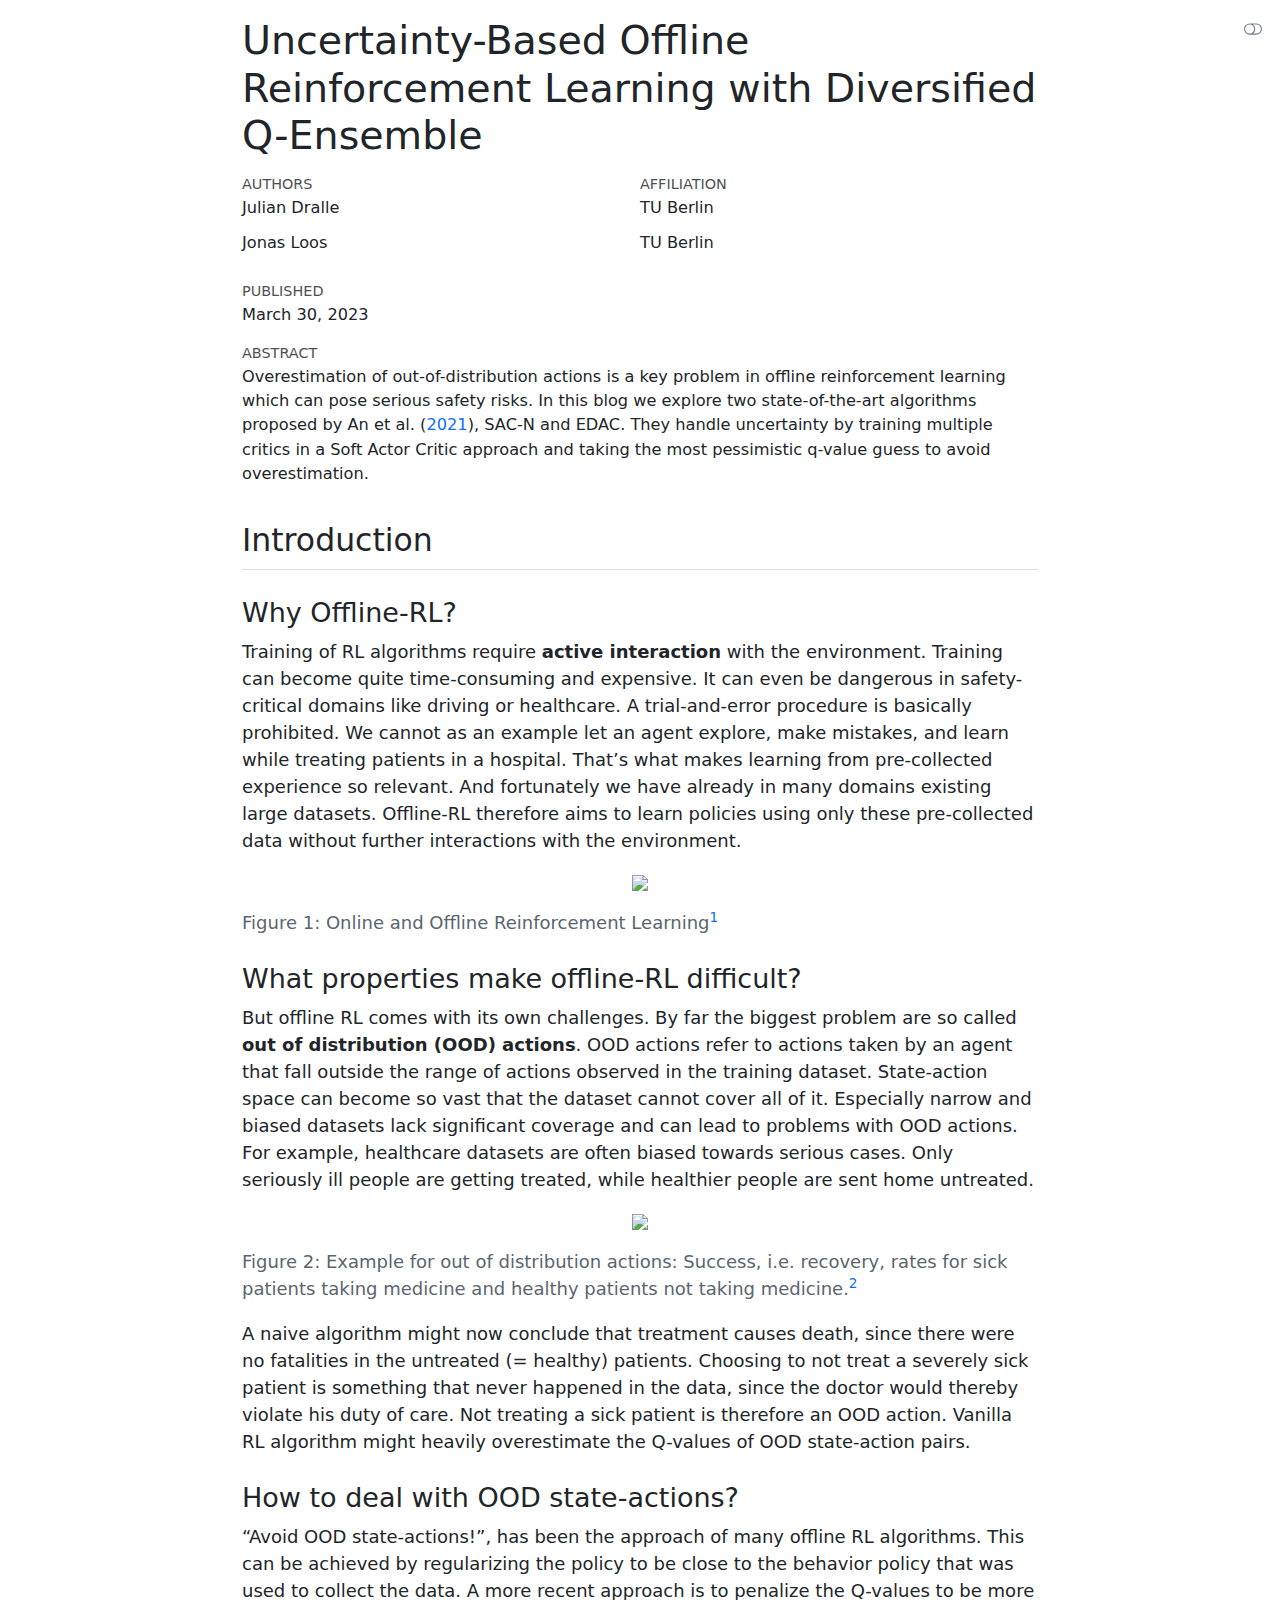
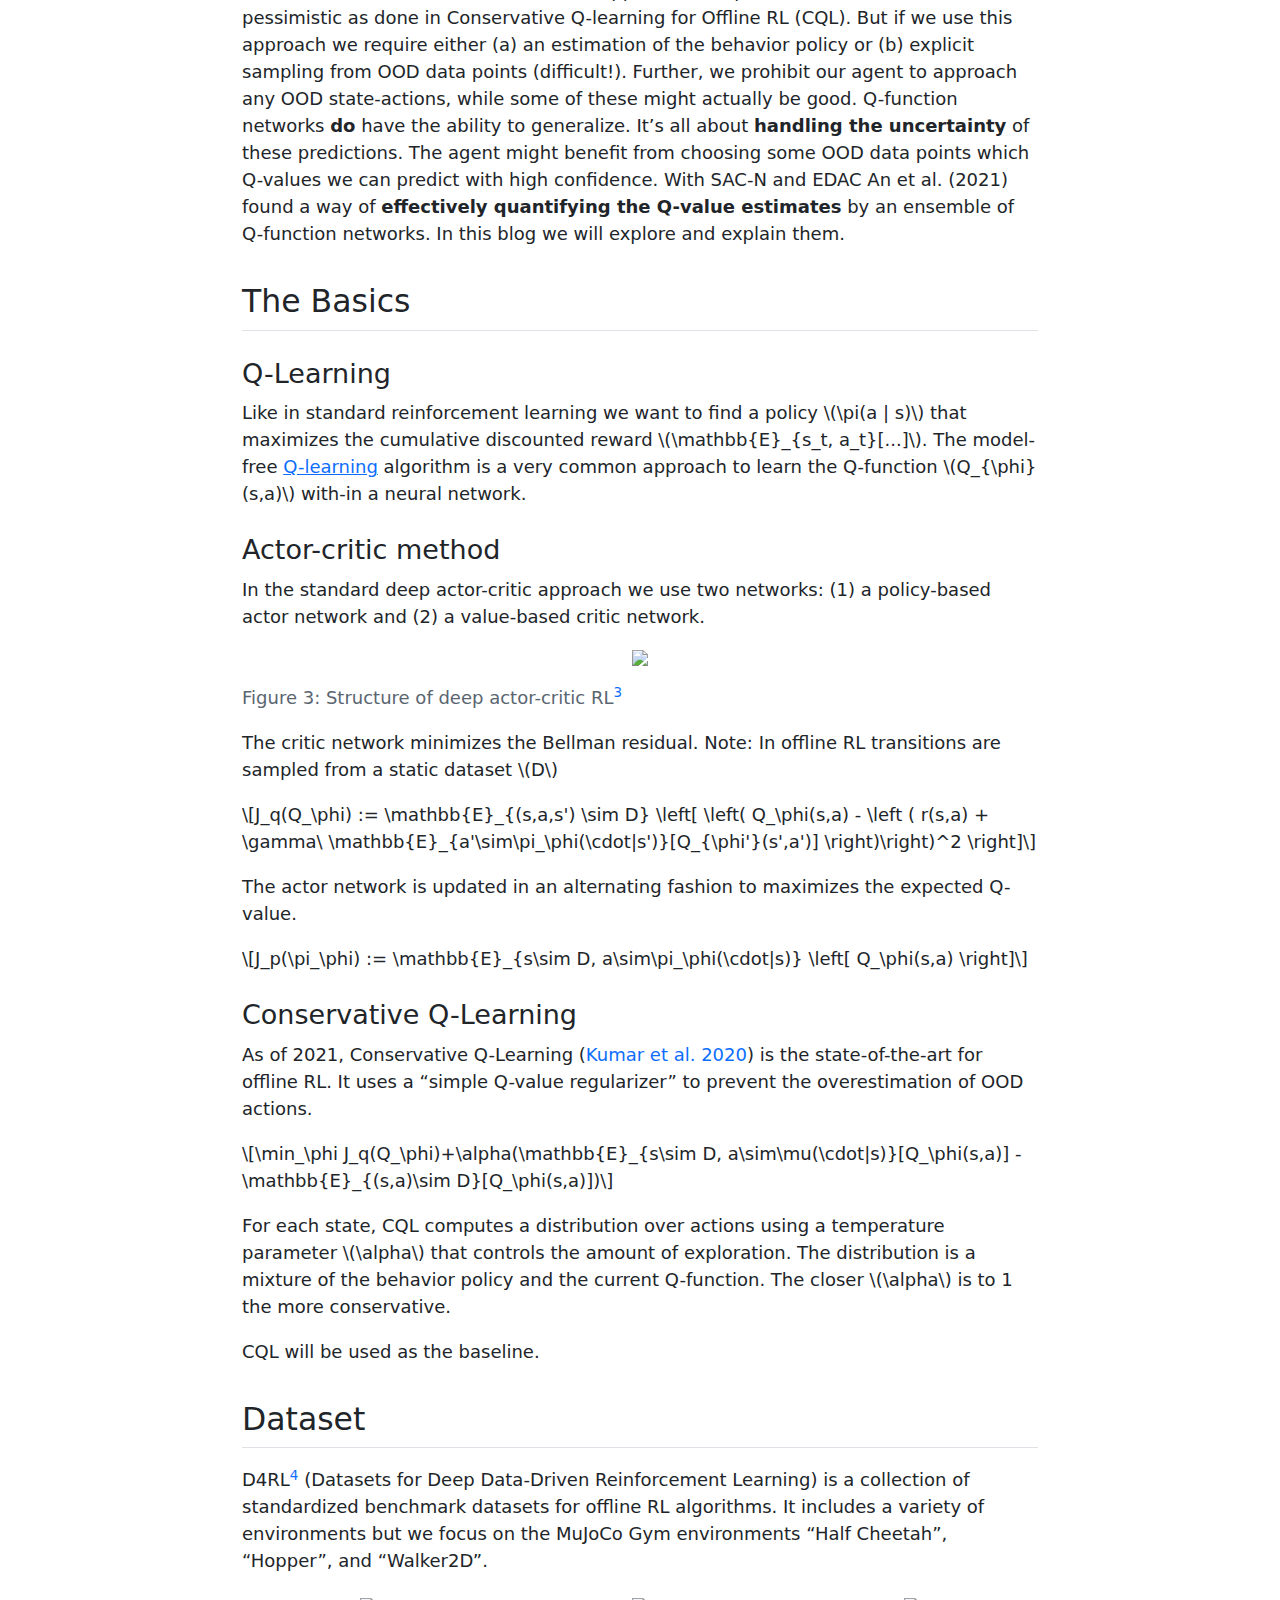
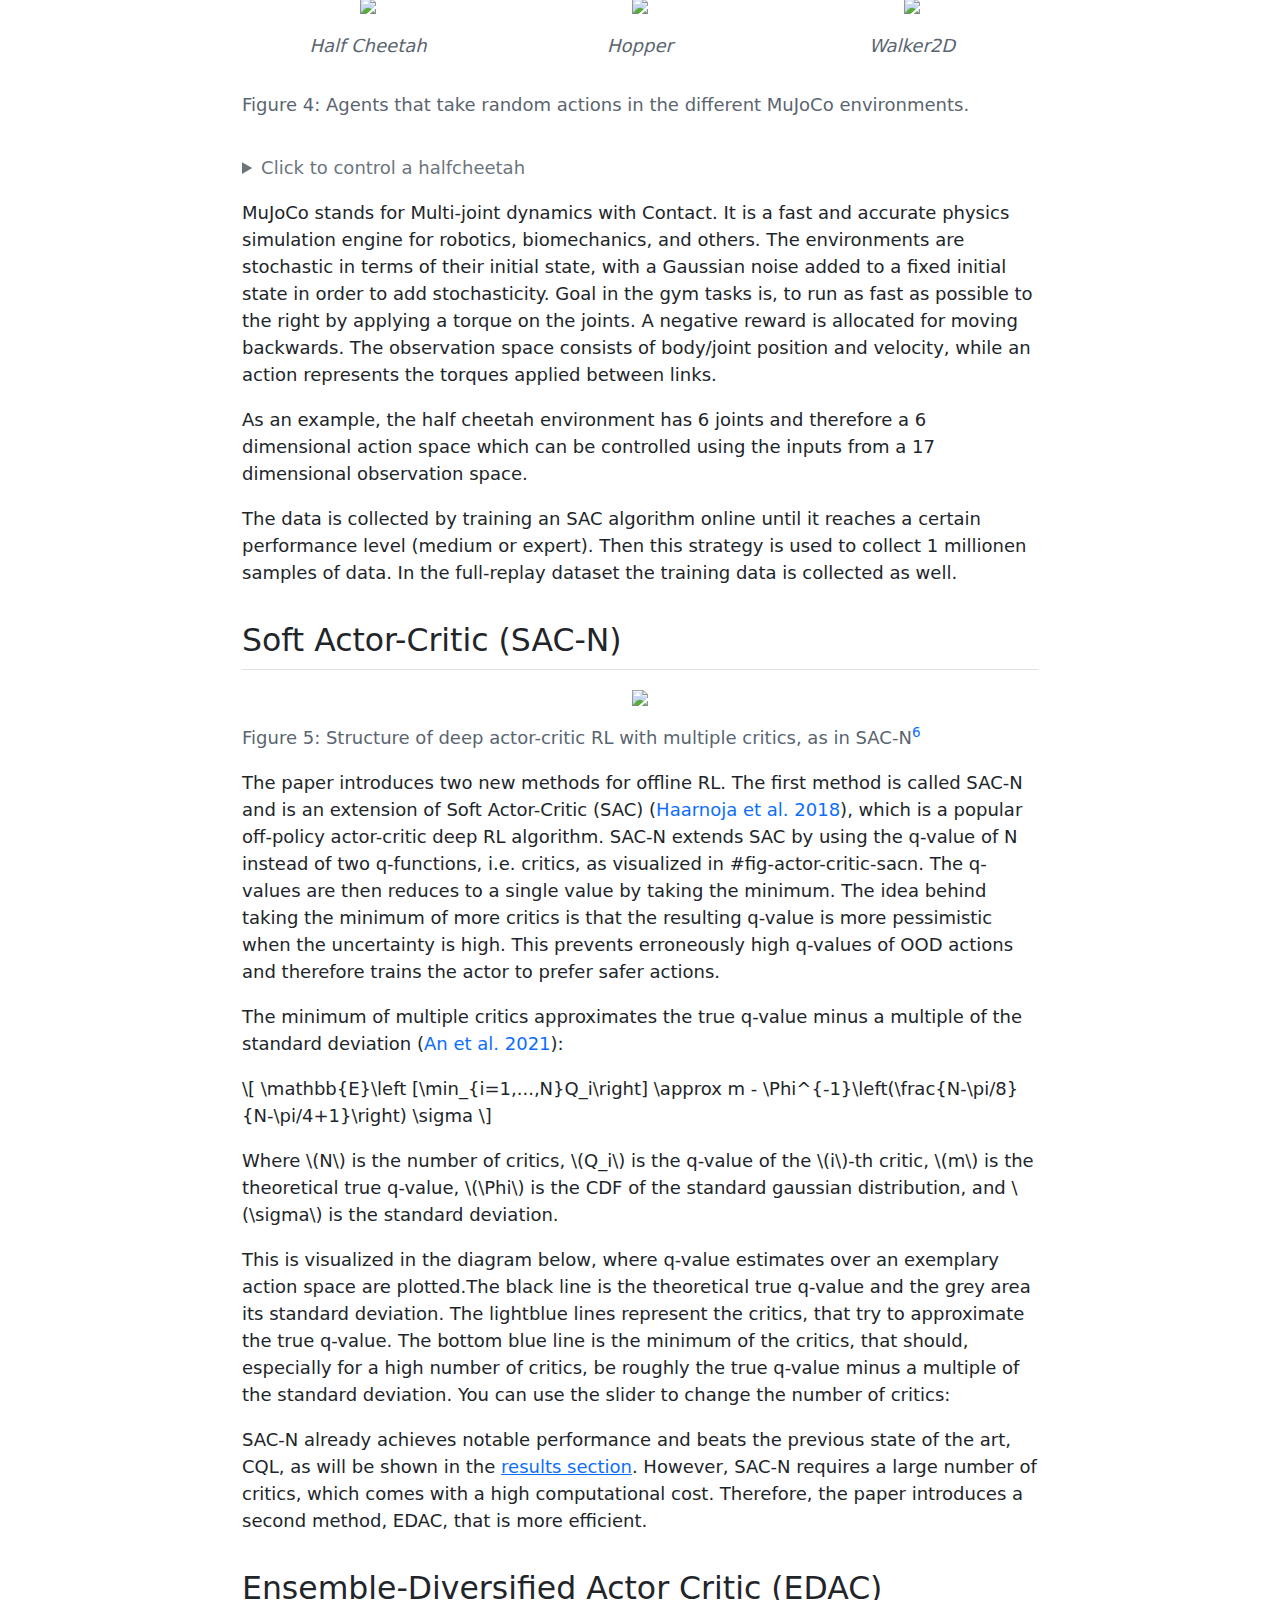
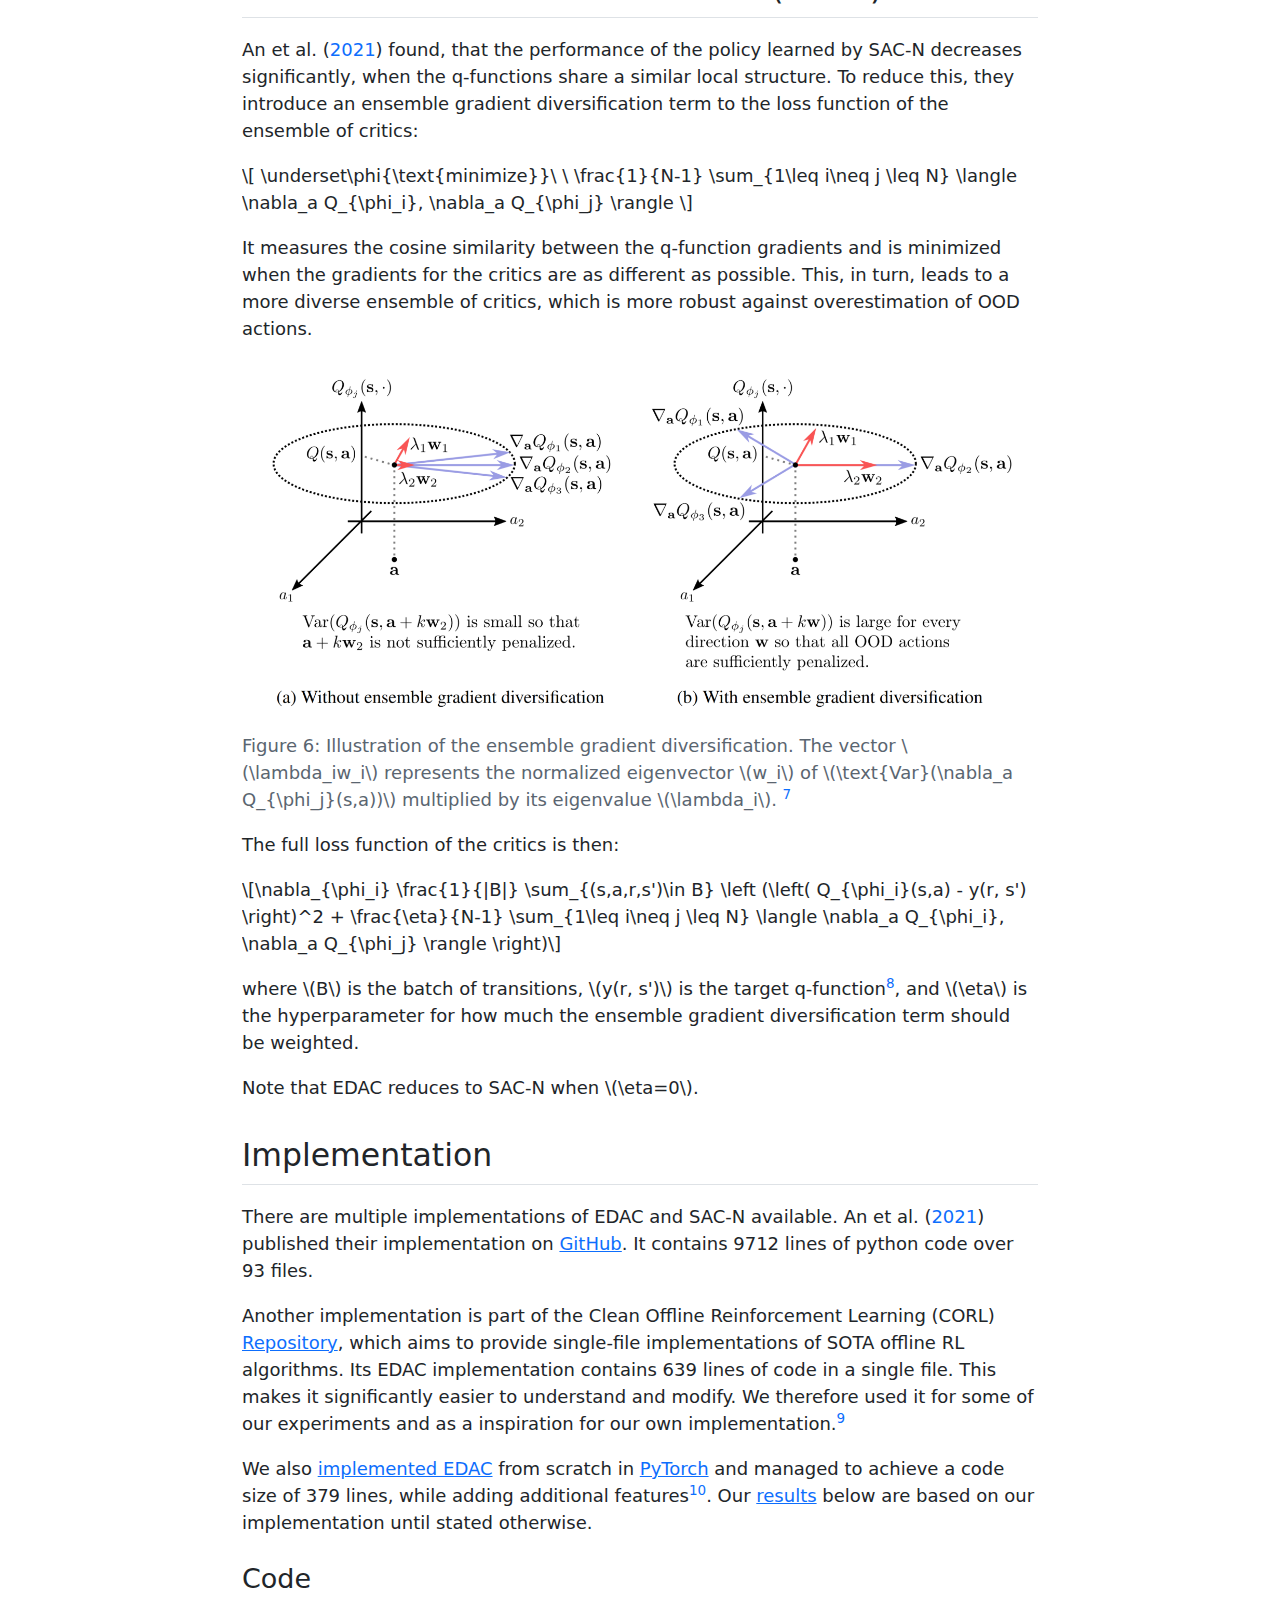
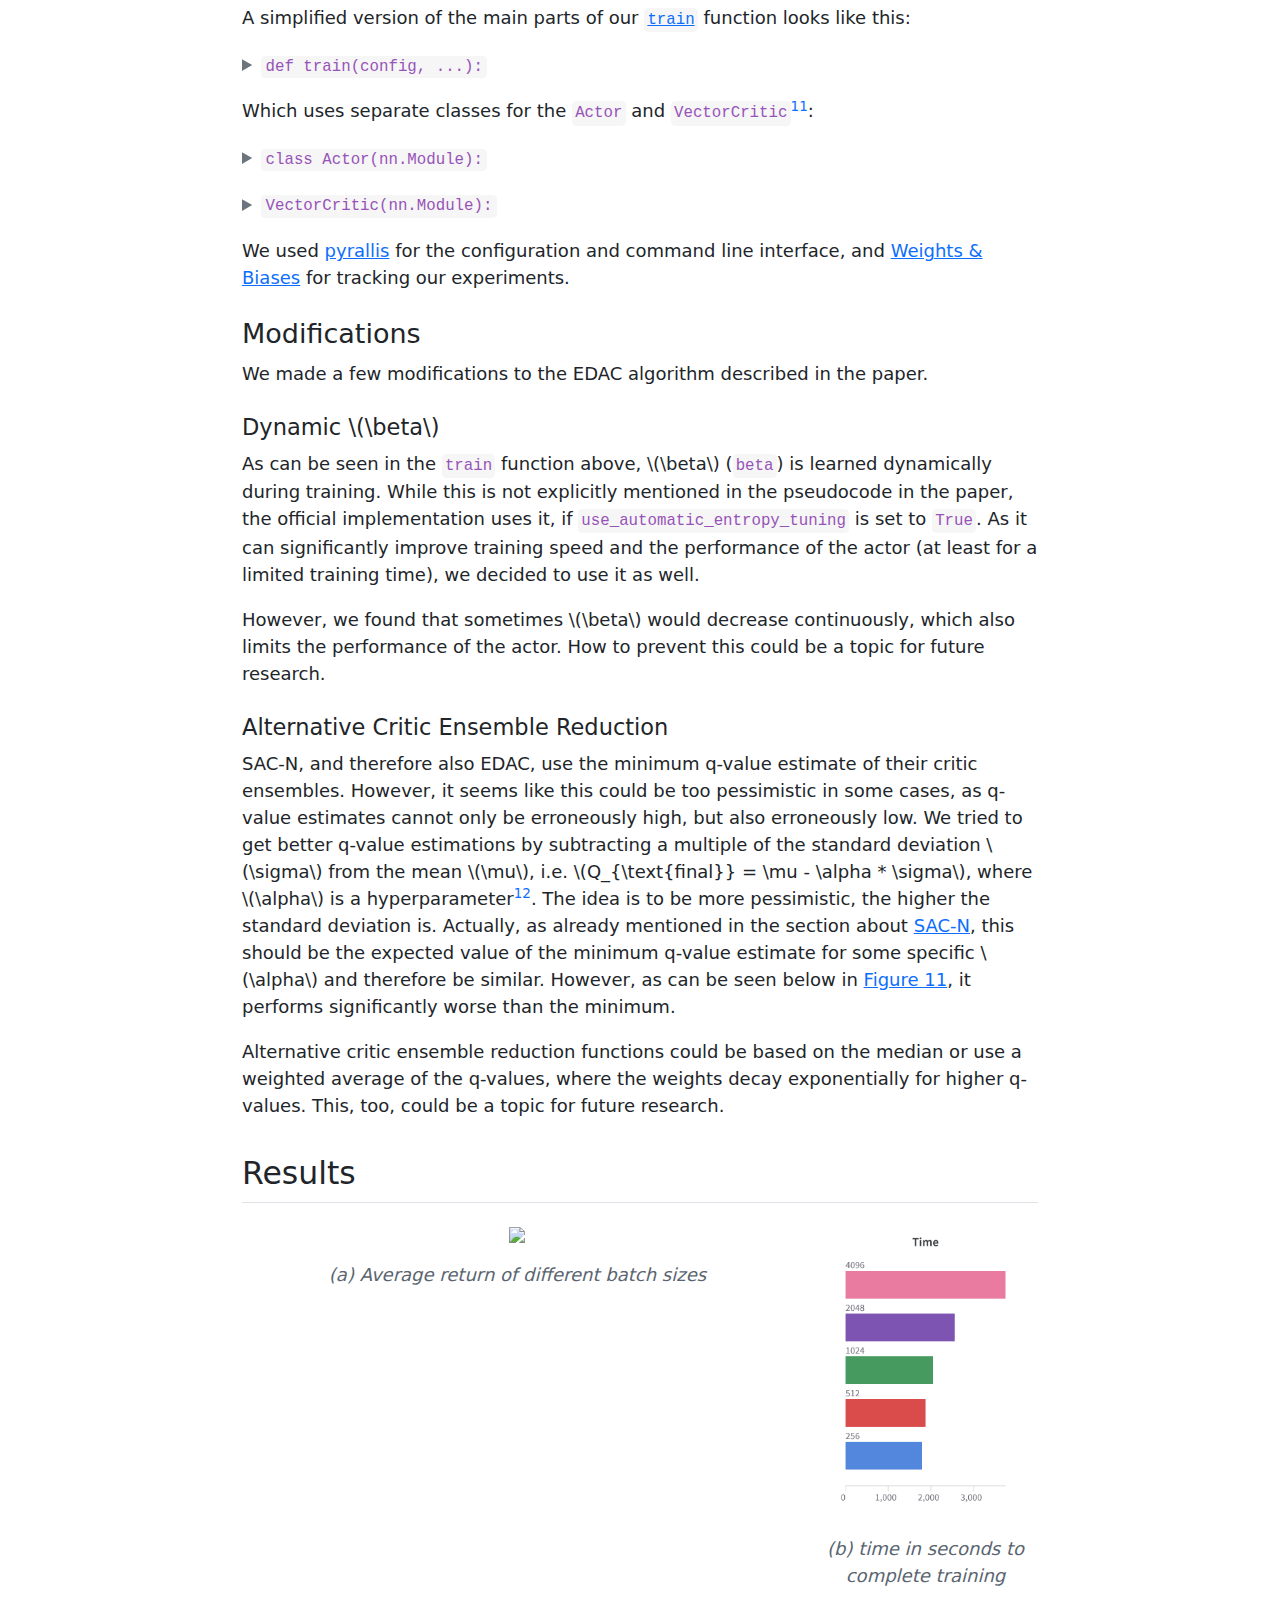
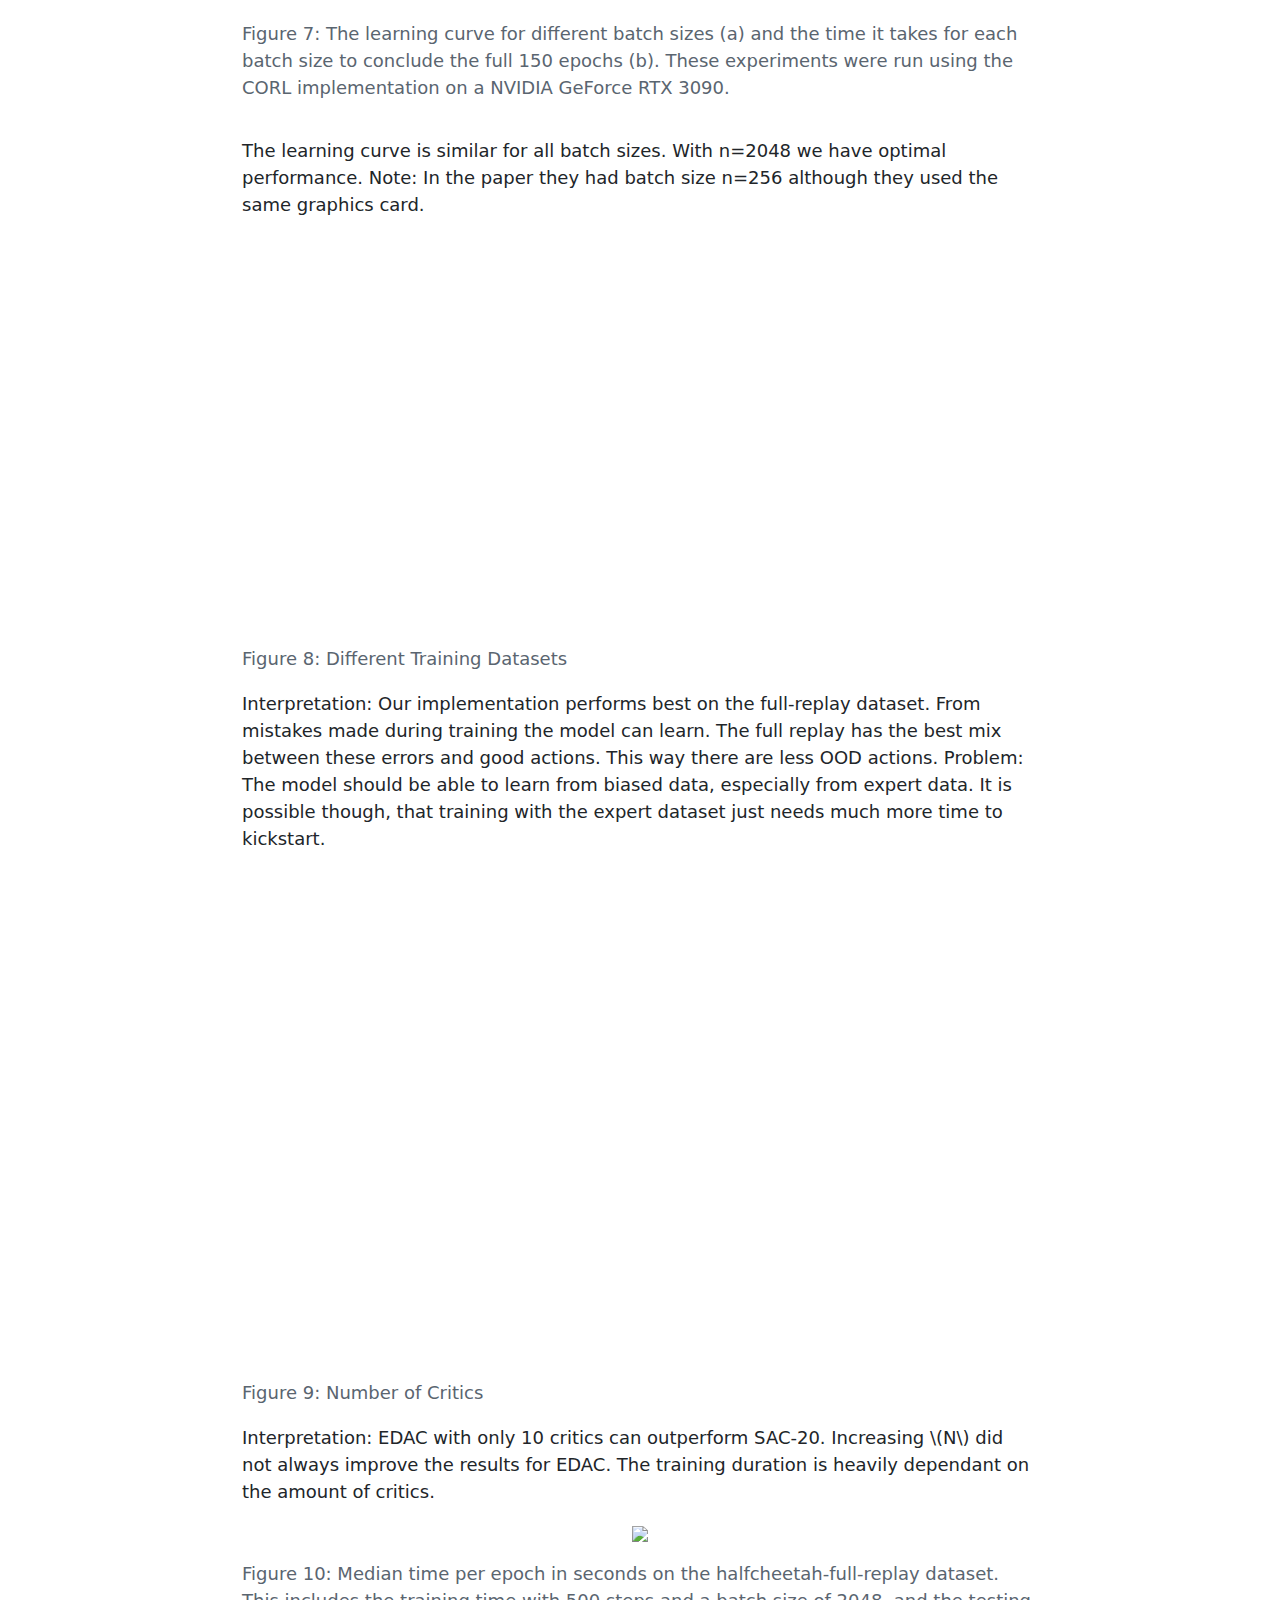
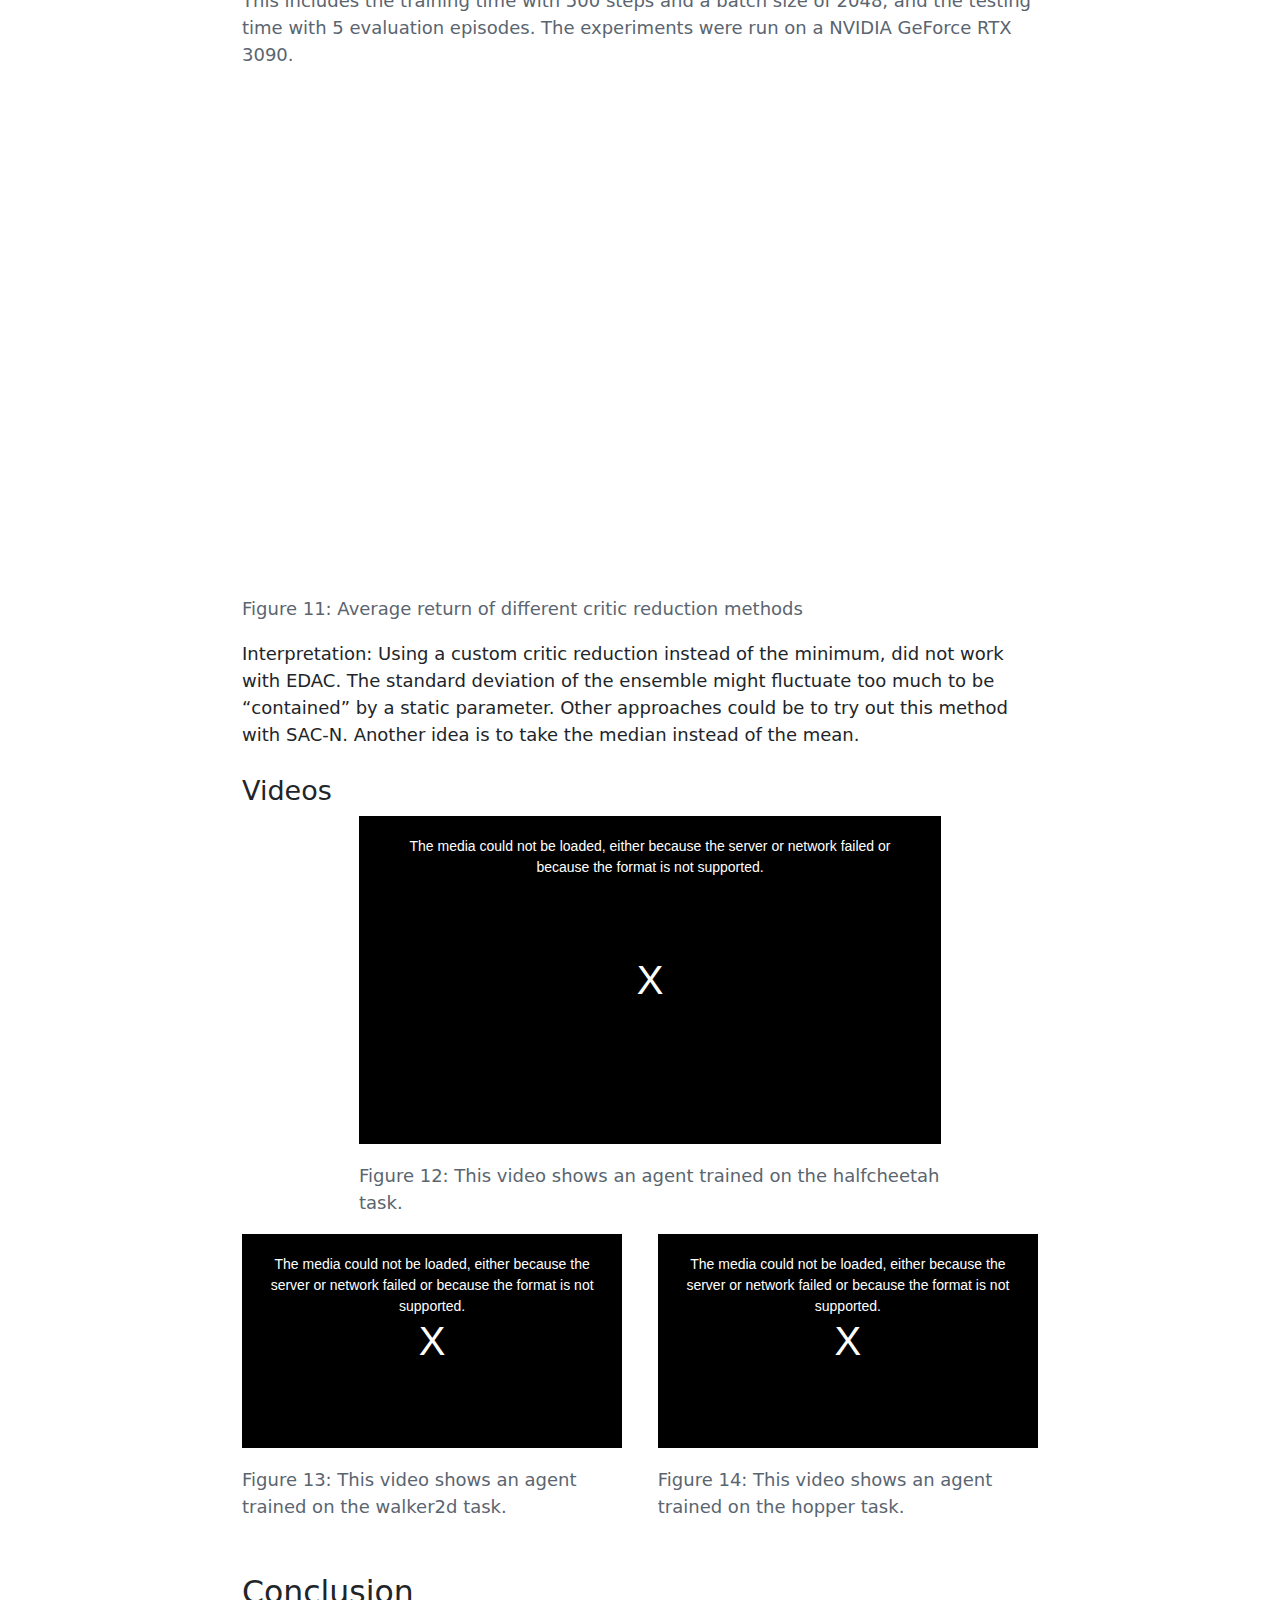
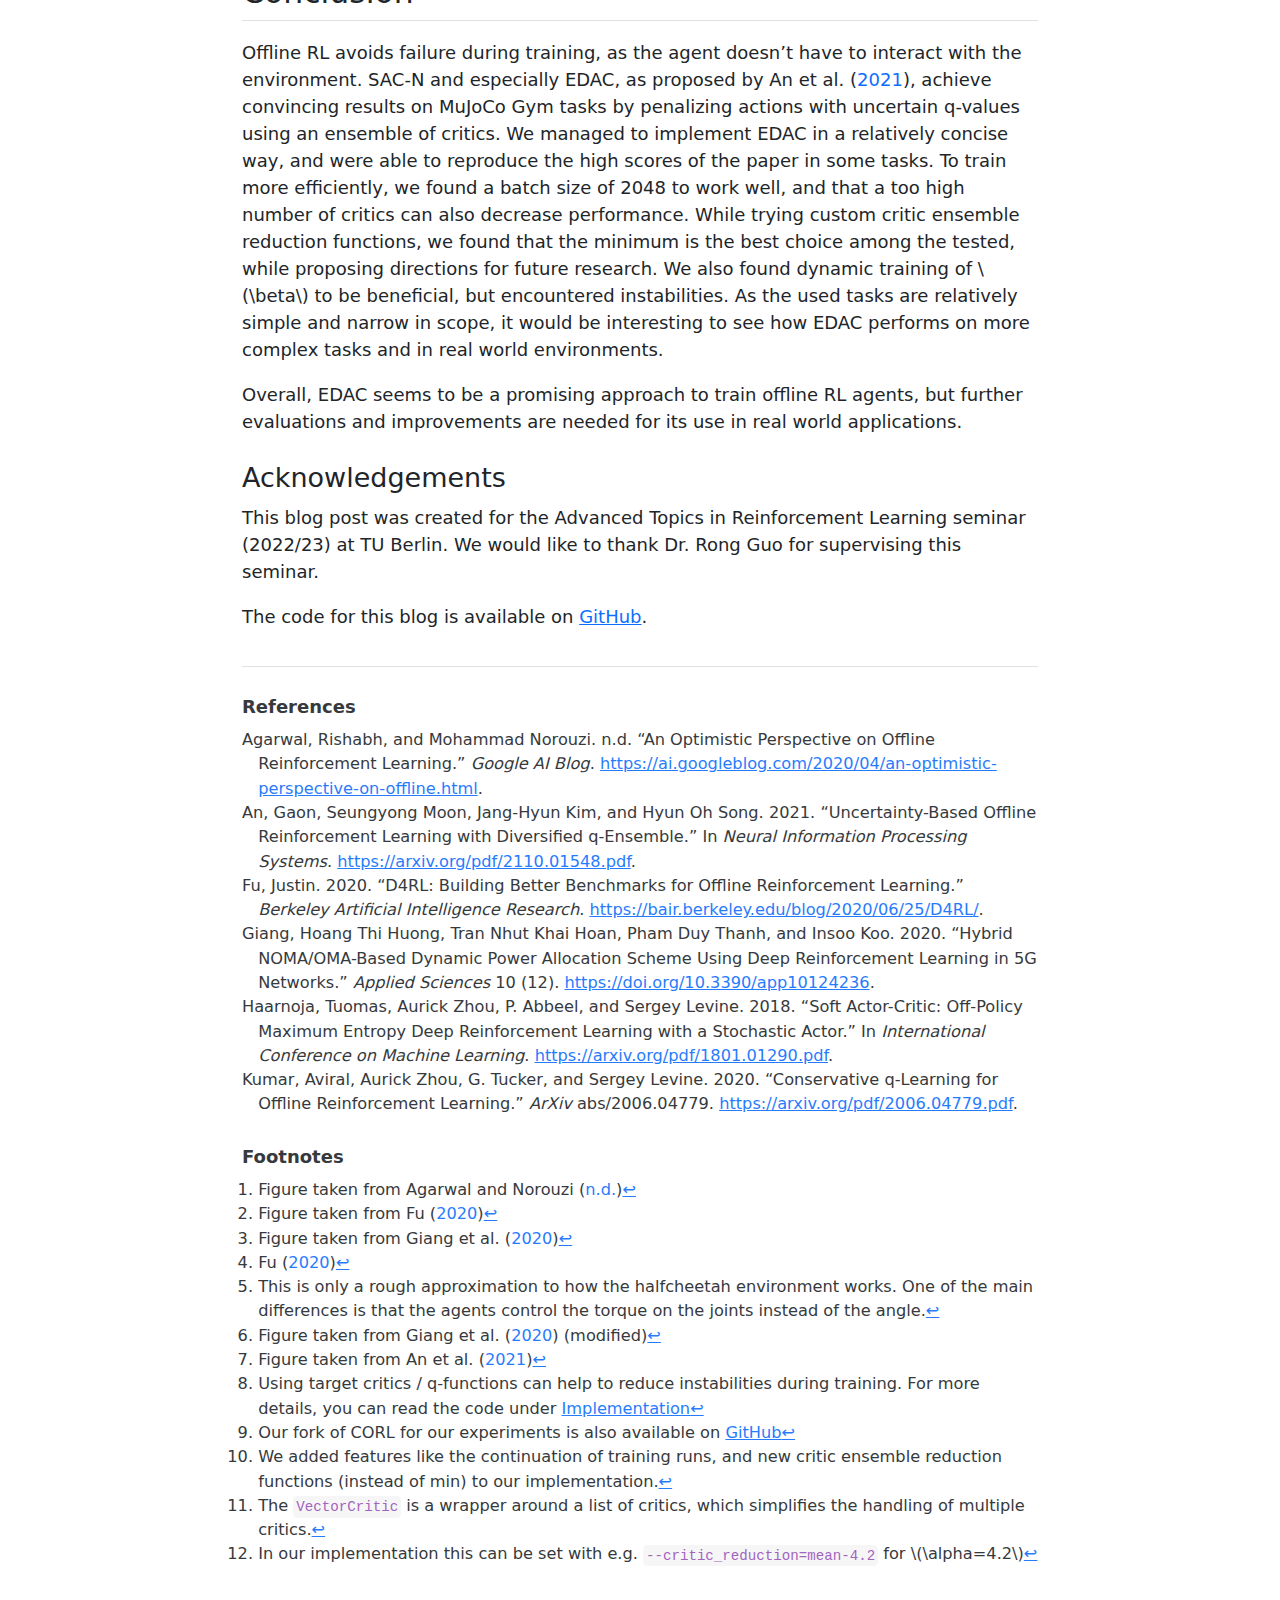
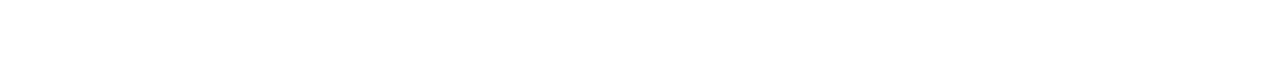
==== commit 6cc33720: "Built site for gh-pages" ====
--- a/index.html
+++ b/index.html
@@ -806,9 +806,9 @@
 <div id="fig-datasets" class="quarto-figure quarto-figure-center anchored">
 <figure class="figure">
 
-<div>                            <div id="b0564f27-f101-4a73-8ccb-8f8b557770da" class="plotly-graph-div" style="height:400px; width:800px;"></div>            <script type="text/javascript">                require(["plotly"], function(Plotly) {                    window.PLOTLYENV=window.PLOTLYENV || {};                                    if (document.getElementById("b0564f27-f101-4a73-8ccb-8f8b557770da")) {                    Plotly.newPlot(                        "b0564f27-f101-4a73-8ccb-8f8b557770da",                        [{"line":{"color":"#ff0000","width":1.5},"mode":"lines","name":"full-replay","x":[0,1,2,3,4,5,6,7,8,9,10,11,12,13,14,15,16,17,18,19,20,21,22,23,24,25,26,27,28,29,30,31,32,33,34,35,36,37,38,39,40,41,42,43,44,45,46,47,48,49,50,51,52,53,54,55,56,57,58,59,60,61,62,63,64,65,66,67,68,69,70,71,72,73,74,75,76,77,78,79,80,81,82,83,84,85,86,87,88,89,90,91,92,93,94,95,96,97,98,99,100,101,102,103,104,105,106,107,108,109,110,111,112,113,114,115,116,117,118,119,120,121,122,123,124,125,126,127,128,129,130,131,132,133,134,135,136,137,138,139,140,141,142,143,144,145,146,147,148,149,150,151,152,153,154,155,156,157,158,159,160,161,162,163,164,165,166,167,168,169,170,171,172,173,174,175,176,177,178,179,180,181,182,183,184,185,186,187,188,189,190,191,192,193,194,195,196,197,198,199,200,201,202,203,204,205,206,207,208,209,210,211,212,213,214,215,216,217,218,219,220,221,222,223,224,225,226,227,228,229,230,231,232,233,234,235,236,237,238,239,240,241,242,243,244,245,246,247,248,249,250,251,252,253,254,255,256,257,258,259,260,261,262,263,264,265,266,267,268,269,270,271,272,273,274,275,276,277,278,279,280,281,282,283,284,285,286,287,288,289,290,291,292,293,294,295,296,297,298,299,300,301,302,303,304,305,306,307,308,309,310,311,312,313,314,315,316,317,318,319,320,321,322,323,324,325,326,327,328,329,330,331,332,333,334,335,336,337,338,339,340,341,342,343,344,345,346,347,348,349,350,351,352,353,354,355,356,357,358,359,360,361,362,363,364,365,366,367,368,369,370,371,372,373,374,375,376,377,378,379,380,381,382,383,384,385,386,387,388,389,390,391,392,393,394,395,396,397,398,399],"y":[-569.7512897623649,-470.0244521016074,-561.602054178507,-581.721777908384,-612.8968254165334,-675.9594484122895,-569.124520102009,-501.1633570498689,-571.1971315729132,-557.4908022992955,-420.1805738590271,-381.5525542407314,-536.1687319371958,-580.4892409176896,-429.0237336841308,-441.3078381588144,-568.3116215058269,-594.7711877455171,-717.1730032464576,-649.6365328032483,-646.1591819475454,-642.5826932906947,-597.2364580169933,-661.8580021425747,-603.1089672154194,-636.6617761343002,-622.3902653490804,-578.3066162653539,-565.4529472397006,-587.7422658957048,-542.394359321624,-580.8295396301764,-553.2930399979737,-551.8148362239995,-582.2745811667698,-783.3005793756158,-852.3072104199484,-716.7249374000371,-568.8160488956667,-532.6126541390239,-557.0097969443829,-566.1503030367282,-566.2331263247925,-611.8885221909807,-592.1182863690307,-563.1036014545842,-620.7266195338325,-585.1951546281692,-600.2893022589985,-588.2418450703005,-620.2632655290346,-721.3898552793985,-631.9345218631126,-619.3355598273364,-609.3057640852505,-589.4306644835737,-600.1489451670307,-596.3575819651842,-599.0971176336964,-587.3676273839669,-565.5882134173286,-549.8505590343146,-583.0022900208954,-596.8115968576556,-581.5639348231009,-533.7155038409481,-574.3638508689097,-577.9369356431055,-579.2626184915193,-576.4042397150956,-572.2126549682804,-565.7313993796247,-592.2321341845609,-570.5117848260641,-534.7805509082668,-557.0832629837969,-581.6994291712003,-581.2873155917673,-595.8997794148762,-586.7824536573974,-565.7281301797891,-559.2679026128211,-554.5824002225552,-570.3808469424239,-529.129367237093,-528.0335962270785,-561.2062667061234,-552.6925979851394,-576.1774540367633,-580.3035204545198,-573.208170079139,-560.5136274174075,-585.2203452423073,-551.8683764751563,-565.6406936069625,-572.0115973459558,-568.8698074750532,-526.3012624604501,-571.3499243348782,-561.7120294988906,-566.5848964660402,-550.4891055469313,-551.8874918128718,-574.9973494225853,-556.1889901907288,-537.2820469434994,-569.0136948890224,-545.2027248097274,-465.83965896845336,-553.1305908173858,-566.9233080642407,-545.2757689441461,-529.6795360629369,-564.2483645672447,-526.9182756911478,-465.3830033423653,-497.41581072147375,-498.06415236291343,-550.1861389895585,-541.9269287105012,-536.3507435404921,-523.8911164147819,-565.3665323117993,-490.9204857477921,-548.6521627981799,-496.27958257518367,-553.263439264894,-555.8211423675382,-506.7221275781729,-547.0254354766055,-535.0216712960034,-481.8496868171096,-485.6762409120106,-515.4874565569107,-434.630160989287,-383.8260505742355,-370.4635969024732,-442.28774953078255,-459.0514189813729,-219.2804088922427,-384.3901789898469,-412.8945713493109,-461.3013191181207,-320.0337806151419,-185.30312174659667,90.26826234204192,-51.96111284955484,740.8620729613273,166.3344129209837,259.48652801465084,939.7214106591993,2330.1751347403915,1745.5969817731504,1867.0434559403525,1426.4115457335502,2203.832005530314,2582.413905206673,3704.463355879167,2925.54038652211,2641.78359021595,3186.8281936432595,3584.439593866336,4222.169936566777,4278.421851007086,4061.1713130091257,4278.13215385251,4406.493499599388,4403.3804155782,4725.091417999623,4759.303067479294,4631.234638247435,4671.046179350476,3749.43048995154,4233.238777767991,5217.133768511909,3491.709329728348,4832.796082486488,4989.897736504935,5141.6639000816085,4539.747584805569,5549.016164087583,4364.209654364199,4712.595314003391,4863.156905569818,4946.984016326307,4562.909963881215,5002.288256230726,4360.217547748136,5528.423343678482,3684.099700122648,5056.518463358687,5575.604765099085,5612.345484755033,5858.996741759749,5185.3466904409415,5840.378131440644,5155.289962695844,4565.441685749983,5132.671948816153,6354.806152036121,6228.668035629757,4745.483378030511,6125.847894864717,6161.236593461556,5590.140823588075,6485.290232762894,5891.931236469843,5700.590330885498,6513.774519248716,6622.306868822317,6757.956064275775,7069.7447744585925,7064.839356813279,6588.811897212792,7370.632701928938,7256.637926573258,6663.280730689761,6099.481149912599,7449.769060592132,6508.838235299231,7444.6234999271455,7534.782578046739,7478.42627106802,7677.72813159112,6688.0246470047005,7153.103618694755,7218.405419207284,7099.510123527472,7651.759829023103,7570.967862545905,7068.695737079624,7959.877010666316,7150.868333887972,7985.991078626802,7756.030417972588,7844.104213183715,7751.526048479022,8059.132992837838,8019.990257842492,7967.212614074308,7854.835404393753,8043.563739586079,7120.434124613336,8034.678991900773,8109.63025826051,8004.504033335985,8168.063067193873,8163.253564675986,7776.955734748933,8106.071077183022,8117.945516227144,8125.848977161218,8315.505965006621,8264.65999446053,8039.237173659916,8269.382856477176,8114.231042342959,8312.694968748972,8486.694460210183,8358.7046640209,8318.176852835153,8588.95570598673,8332.157131587639,7978.060400326573,8354.962100986968,8248.462763035137,8416.556548993058,8348.79551748057,8564.03183284124,8427.832595507758,8592.71793962062,8535.963305572059,8356.771050659903,8345.117742063194,8494.5959046348,8460.794273982978,8524.510633433456,8369.852012257994,8640.358753705157,8561.437470163404,8545.295406991288,8370.036021898562,8455.72079926576,8316.807689385725,8679.806972853432,8595.712127132892,8716.340632203573,8531.875514912961,8645.024216556209,8502.62702994663,8568.973296583144,8803.216282109464,8684.82187925895,8550.852288350736,8675.383057525214,8551.617762588703,8664.453536472007,8542.100013451121,8484.615781250472,8620.355037644145,8660.414048470408,8602.784615553046,8544.912487659674,8289.788414341376,8655.92534205975,8476.173534707727,8509.432202468324,8623.610728253987,8431.093357714815,8670.330456916952,8692.544449450808,8438.325702117621,8630.19265676101,8727.768867010647,8849.857665092855,8458.117037444781,8654.287363079702,8532.690722020736,8735.304423803995,8534.856664736444,8657.580166676777,8740.228045704625,8736.955160839545,8810.406888604219,8710.782406763741,8522.02983476772,8773.345092607216,8840.17927093083,8734.637835059508,8556.125613291417,8578.952137394012,8673.636665635328,8684.079683511345,8666.865135134305,8585.611902313323,8727.914922175649,8628.548819413532,8723.128971461116,8693.8000779813,8824.145039023058,8704.09591259211,8608.515885210505,8492.023396272582,8661.320053247504,8608.942438496735,8763.507614222259,8640.703940312062,8566.080406928957,8602.188196056315,8697.95100069273,8642.09272944263,8671.182428789354,8528.089168254392,8799.263425534664,8777.187206447466,8856.165492804636,8645.170600518912,8681.939959552656,8582.44240922167,8426.770244960095,8714.024279019115,8592.257279459132,8887.282263347915,8753.605566879747,8617.781860967581,8755.719617836468,8710.988167200958,8605.774176551862,8625.561317010543,8744.916991024487,8660.1079591732,8714.331859904247,8697.792558233607,8951.11898547456,8668.595891174919,8587.291627951938,8720.292226587137,8686.411669183872,8546.151729907222,8690.887054630579,8661.029712874355,8667.282362071157,8758.02217583948,8734.81743275618,8765.71745122589,8773.074788299826,8777.375328145252,8815.5505693374,8815.661329948387,8775.671343492362,8862.427380372927,8564.044245439625,8796.70210438203,8761.338591608233,8871.481758662847,8790.529227631625,8763.545603634462,8797.149660363917,8880.323443127145,8775.921603533985],"type":"scatter"},{"line":{"color":"#ff00bf","width":1.5},"mode":"lines","name":"expert","x":[0,1,2,3,4,5,6,7,8,9,10,11,12,13,14,15,16,17,18,19,20,21,22,23,24,25,26,27,28,29,30,31,32,33,34,35,36,37,38,39,40,41,42,43,44,45,46,47,48,49,50,51,52,53,54,55,56,57,58,59,60,61,62,63,64,65,66,67,68,69,70,71,72,73,74,75,76,77,78,79,80,81,82,83,84,85,86,87,88,89,90,91,92,93,94,95,96,97,98,99,100,101,102,103,104,105,106,107,108,109,110,111,112,113,114,115,116,117,118,119,120,121,122,123,124,125,126,127,128,129,130,131,132,133,134,135,136,137,138,139,140,141,142,143,144,145,146,147,148,149,150,151,152,153,154,155,156,157,158,159,160,161,162,163,164,165,166,167,168,169,170,171,172,173,174,175,176,177,178,179,180,181,182,183,184,185,186,187,188,189,190,191,192,193,194,195,196,197,198,199,200,201,202,203,204,205,206,207,208,209,210,211,212,213,214,215,216,217,218,219,220,221,222,223,224,225,226,227,228,229,230,231,232,233,234,235,236,237,238,239,240,241,242,243,244,245,246,247,248,249,250,251,252,253,254,255,256,257,258,259,260,261,262,263,264,265,266,267,268,269,270,271,272,273,274,275,276,277,278,279,280,281,282,283,284,285,286,287,288,289,290,291,292,293,294,295,296,297,298,299,300,301,302,303,304,305,306,307,308,309,310,311,312,313,314,315,316,317,318,319,320,321,322,323,324,325,326,327,328,329,330,331,332,333,334,335,336,337,338,339,340,341,342,343,344,345,346,347,348,349,350,351,352,353,354,355,356,357,358,359,360,361,362,363,364,365,366,367,368,369,370,371,372,373,374,375,376,377,378,379,380,381,382,383,384,385,386,387,388,389,390,391,392,393,394,395,396,397,398,399],"y":[-468.7600704104743,-587.1034761269239,-547.6646646017957,-616.7752750207076,-769.341003130148,-667.4043682590335,-724.5955969901759,-749.4762694837448,-669.380135397962,-737.538004041061,-660.1593327773107,-715.6473647640006,-691.1383080381745,-642.4182675915907,-650.2621142427561,-557.4720162696154,-543.9827042974262,-589.6463912923198,-602.6979351929875,-587.9666351476021,-592.7167288927383,-599.8836318836059,-639.0009236691528,-598.0182184298424,-647.2283903080719,-611.6772852532791,-579.760235551319,-648.2947125605433,-577.9600391512266,-594.2784134802274,-654.5515047785261,-527.214662898748,-552.8013812723455,-567.1235478289112,-516.8282452318213,-521.6094453499734,-501.95209051149857,-521.5471642741755,-580.6416483478763,-552.436886132883,-565.7905830605621,-556.0024582712321,-570.672179924707,-564.3681316888577,-611.2424399685123,-506.5636415725713,-528.6101787547691,-492.5182841263497,-521.1876453230645,-532.8013270714737,-487.52130070648855,-491.6535867775934,-503.03016436926606,-551.0649969678695,-585.5873095248091,-533.3456180020286,-551.8396596062302,-607.5487617673228,-543.2110548524093,-557.3671464782517,-549.895651596468,-572.8119718972714,-527.4375872503103,-470.8886593682057,-532.297774213031,-520.6943574198647,-547.0522097982428,-530.1284186455289,-516.0593992612029,-569.1866790217293,-525.0297598896693,-513.9562815736205,-566.4378251629225,-515.019123081282,-480.8754459650256,-532.5326444301234,-540.340536062582,-565.5085219691887,-525.5816721681178,-530.5677637796191,-568.773434108418,-599.8188737528121,-564.9023985923858,-569.1040824128596,-595.7773794466493,-601.975722317884,-601.3494730452319,-525.0134158699248,-529.7942689820327,-534.6859879310947,-585.1652473810992,-558.0168362386864,-543.2512143730593,-565.3031769894069,-531.0352916017955,-546.3423980130345,-555.7144237508965,-560.3227556982625,-514.4664269581124,-643.4752063462618,-694.3352499922498,-638.3427941489249,-583.9623792994936,-608.4688661371981,-530.9020381651906,-449.7131704557909,-484.3657854453261,-510.3768145325822,-592.6017072724178,-606.2145806196866,-512.6607625369409,-590.2678812634756,-599.7070502107495,-585.8028138657216,-561.262222817523,-576.9428994319271,-581.8605542658747,-606.6190689242447,-561.1772426283181,-551.9030310802648,-544.8745181731199,-590.7531752457064,-532.224559547357,-633.7383256989223,-522.1758465849921,-632.3953596040235,-503.6930388858898,-549.1325392338031,-573.9330636836294,-564.9093843541234,-528.2328455633922,-529.9301595506247,-540.4681389306043,-533.4919286977,-549.6196580982095,-540.2472430435255,-520.7345188345944,-559.608945006328,-594.8677584057533,-597.1347918930746,-514.1107309379482,-592.4769971845944,-553.276039669448,-529.2785758609652,-544.0346073752225,-540.6059695581607,-529.3391133969958,-528.6745889157834,-509.5451486310676,-532.9838952823617,-535.9875932413559,-515.9720331390406,-540.879409441452,-551.2690945547035,-548.78339741327,-549.4673569119603,-508.21919085201375,-535.0855175326127,-525.7371477975474,-521.0981452852509,-598.9959636489245,-549.5162910832976,-510.3180226275672,-555.2726761586825,-528.3132751564549,-555.6889822396507,-615.5145119342068,-587.4696152719812,-522.93369661737,-516.0559966811428,-550.7809235166669,-543.6185118929624,-538.2575091815343,-563.2770589924007,-620.6045974551216,-575.2185866634661,-532.3692714473902,-554.515673250066,-543.2819147723498,-553.5991766268753,-514.7420518345773,-537.2923611352339,-541.1641784501273,-552.9542293969483,-562.1879845165898,-492.45306898162073,-522.2913205806426,-549.1094917771343,-566.921576321481,-529.5219385033537,-543.181890220171,-560.3500518202686,-565.238718765893,-506.6918595729098,-553.5372973475157,-551.6436982043258,-506.8253617350539,-560.9829945993857,-453.94794384313,-525.530716460604,-476.16453500736907,-542.7395099773948,-515.3756484423461,-557.7351255299626,-471.9019387509803,-530.7216318748784,-458.2846339467053,-536.8760064843827,-481.78770433294096,-463.9663464341382,-527.5894159805309,-530.4132898780005,-573.0585177463624,-445.6882740127432,-566.0208827138686,-434.4929637910917,-549.9761528613108,-495.7495921578902,-460.17242894037975,-535.6586031188982,-523.1662946134378,-601.6449600995736,-511.7007616273313,-432.8239768067241,-532.0690383209421,-443.7801383753844,-505.75279590002754,-497.1332377535885,-572.3924357556457,-484.5018629564049,-473.34052238535,-521.6941608967732,-528.7303895038815,-532.6858079519702,-446.4682511698174,-492.8434844812092,-498.2387624436808,-530.8912763674148,-565.7065332142106,-470.3159888418065,-532.7944973970117,-452.8577452497211,-578.5145212573,-431.8741961772449,-440.59041190653375,-458.51674218767744,-496.7596156875634,-429.04638307696985,-453.6586417641865,-425.7797761125029,-484.16083812676777,-544.1258377445682,-432.9449544833975,-458.30205130883087,-515.5190486132029,-474.4766953098294,-470.7519384659159,-486.4791402378065,-488.0923457979334,-552.7743402012156,-477.2235511717288,-533.0158594001509,-499.3455648589702,-518.7561630912669,-484.549822880525,-487.5891901822223,-487.0381683802037,-508.5892356443153,-499.237968868656,-566.965814552511,-436.7792589410672,-603.9956731008922,-457.2221051952428,-549.9805459409035,-577.4627257292793,-492.1178072652265,-632.0322585142426,-564.9814709391474,-514.8765996477227,-573.3742491438096,-610.8935530347251,-540.593058405898,-631.1196458915208,-652.2651053544854,-561.2219738141691,-555.2630291069902,-712.4126018616704,-724.2136768487233,-799.306192517629,-689.0174679356671,-620.6366315130342,-675.8836552072702,-730.0240060220535,-665.398115825974,-646.4351741871443,-725.2088252966141,-586.291385179605,-653.2015681023951,-647.7153040976324,-639.3563725358979,-634.5068321712498,-611.1258895320974,-661.8106897600298,-671.7317076150953,-746.251817410296,-703.7981145662293,-555.9828076040785,-642.0345296289789,-530.9293705825451,-645.674811967459,-651.3324717332489,-570.9879693341206,-532.9613752350202,-717.3415707362029,-580.4982779911988,-582.3952671418697,-528.8101827198634,-516.9218265194743,-635.9018227173128,-546.5458180613858,-575.7687474554622,-595.159568579283,-621.5087028165665,-645.7219915076962,-608.9439987675837,-601.790900515418,-655.3501768270075,-690.9755208110191,-734.7874976474038,-722.7939513072018,-587.4591215510245,-651.9550118583574,-681.7814509798031,-700.9532907308205,-624.9519527657271,-723.0038563915327,-662.0574212283561,-639.5820677825602,-591.907424916152,-670.3364833557471,-577.0162115614073,-692.9439458847744,-669.2602758300698,-595.3357464177159,-724.6838603177424,-578.585365272387,-638.0659789786608,-633.1242359410501,-631.7834199237845,-656.507231478985,-712.1058876576137,-684.621070993949,-706.6029325331324,-652.8208467279143,-643.4801023955879,-729.6032010494913,-767.6560567515627,-662.5210103557082,-655.0988328983062,-611.2615859100391,-668.0645919190775,-584.2932751909891,-621.5610635154508,-585.5061809935565,-687.3402991816561,-749.2677785249671,-690.0988191355216,-675.2947385235692,-678.9603202572355,-744.7223254802421,-724.1322171759086,-562.2088455845899,-665.180678409067,-627.6229365208308,-553.3780347739148,-703.7657051410242,-699.0722319964215,-635.8603230813885,-615.427391170633,-630.6515583803732,-755.0316531712203,-733.5610063006318,-694.329643639516,-671.9898810347919,-605.3771584528436,-654.6852098137604,-688.8318040866103,-617.2211668473549,-675.3116306969541,-677.3415341584712,-645.7035875894478,-659.9059493060415,-633.9204228314167,-693.8456829340571,-633.3946098882261,-717.5311797023676,-726.4840092707904,-672.9629427338318,-722.0775521394121,-727.3316421769357],"type":"scatter"},{"line":{"color":"#9700ff","width":1.5},"mode":"lines","name":"medium-v2","x":[0,1,2,3,4,5,6,7,8,9,10,11,12,13,14,15,16,17,18,19,20,21,22,23,24,25,26,27,28,29,30,31,32,33,34,35,36,37,38,39,40,41,42,43,44,45,46,47,48,49,50,51,52,53,54,55,56,57,58,59,60,61,62,63,64,65,66,67,68,69,70,71,72,73,74,75,76,77,78,79,80,81,82,83,84,85,86,87,88,89,90,91,92,93,94,95,96,97,98,99,100,101,102,103,104,105,106,107,108,109,110,111,112,113,114,115,116,117,118,119,120,121,122,123,124,125,126,127,128,129,130,131,132,133,134,135,136,137,138,139,140,141,142,143,144,145,146,147,148,149,150,151,152,153,154,155,156,157,158,159,160,161,162,163,164,165,166,167,168,169,170,171,172,173,174,175,176,177,178,179,180,181,182,183,184,185,186,187,188,189,190,191,192,193,194,195,196,197,198,199,200,201,202,203,204,205,206,207,208,209,210,211,212,213,214,215,216,217,218,219,220,221,222,223,224,225,226,227,228,229,230,231,232,233,234,235,236,237,238,239,240,241,242,243,244,245,246,247,248,249,250,251,252,253,254,255,256,257,258,259,260,261,262,263,264,265,266,267,268,269,270,271,272,273,274,275,276,277,278,279,280,281,282,283,284,285,286,287,288,289,290,291,292,293,294,295,296,297,298,299,300,301,302,303,304,305,306,307,308,309,310,311,312,313,314,315,316,317,318,319,320,321,322,323,324,325,326,327,328,329,330,331,332,333,334,335,336,337,338,339,340,341,342,343,344,345,346,347,348,349,350,351,352,353,354,355,356,357,358,359,360,361,362,363,364,365,366,367,368,369,370,371,372,373,374,375,376,377,378,379,380,381,382,383,384,385,386,387,388,389,390,391,392,393,394,395,396,397,398,399],"y":[-539.0895975958812,-441.9442582242835,-476.6465659247724,-547.0785385914593,-569.6337817111761,-842.9340130012743,-748.4519301987931,-503.6689628947007,-531.0335872041136,-538.8994301311171,-552.6431525522028,-596.0021360616253,-611.6901944875929,-569.1301899502264,-603.9420228399824,-436.6000366843382,-496.9017067832855,-566.0927755959322,-493.79323669848463,-543.8443913381574,-648.826536917287,-702.8621309292117,-666.0966685890987,-668.8117780462605,-589.129028749394,-662.1581092514035,-678.0702176839363,-648.9168809459104,-696.078564013587,-565.2476446056868,-573.3263799336678,-639.9856385735571,-623.5813322472961,-571.0356502307864,-527.9682741389126,-533.7094482729866,-587.6674689710624,-557.7148110257565,-611.3767790695235,-585.0139279072155,-536.0737989588807,-536.8264076982858,-596.0818461262323,-619.9413867168578,-610.2643006147749,-590.3541468172455,-618.1089900029112,-615.5729293931072,-617.5903036418568,-607.8836230885879,-645.9467673471802,-619.5823902657419,-592.1034605670299,-674.3225517370149,-680.1080379051432,-683.351280221181,-678.8238517155477,-723.6745599957021,-751.8389586005992,-709.673914195039,-764.4355342148517,-728.2451709057192,-714.7400329007692,-755.9286307522125,-627.0561700540235,-730.9713609846119,-645.1079505403366,-639.2156073546796,-716.6991218250697,-749.7863686010621,-710.9855425816738,-739.0673222286545,-829.4429864546871,-749.159007195813,-856.4721838695947,-785.8676897757218,-933.7226240869744,-931.7228363555356,-736.3133688251079,-780.9466587445088,-708.9182625829396,-761.9010294493057,-570.6532318017703,-647.0405774253308,-601.3934942426642,-684.3337930186542,-636.0480342257657,-694.3385198408079,-409.60865064397296,-648.316694784696,-594.5322349955079,-641.2751149553369,-642.7187351218519,-607.7606666385941,-795.8783834295461,-852.4231583737395,-730.4043979860414,-662.1292451647923,-617.5656879826095,-545.1262076255399,-662.1760104353714,-558.124481587584,-677.0356285408755,-685.6663359630281,-680.7355136809566,-605.3076508722068,-472.29873397228937,-605.464441812622,-674.2117364519332,-791.942544900167,-750.3431357166321,-709.4422154989472,-679.3539192482558,-644.1520804553462,-822.3367909073406,-848.2940977363371,-1020.3605226853812,-805.4111355015987,-953.6823681374148,-835.6547879341317,-987.8265185998872,-888.2331825171661,-816.5055666916376,-876.2109225925112,-754.5044590483056,-714.1463452198334,-593.1388154993285,-896.0348290819354,-630.559725114084,-595.5638311009461,-698.7270222685443,-599.386323075644,-638.9966665796343,-651.0288796238258,-734.6414566505068,-675.6549155045292,-644.6665714586018,-651.0683517083257,-605.059409321142,-590.6702948326224,-499.6450438784736,-630.2080845657649,-472.5200997050532,-519.4661804908108,-301.0649426833063,-723.3521073024065,-595.1729393943745,-261.240288160108,-93.04392530051322,-202.6342845670491,-209.5048737732212,-410.3322146860461,-744.8034953627293,-154.6053207895908,-565.7556929160193,-461.46416506786807,-193.01214475946253,-111.3112560181732,-143.1579375576254,236.39267397189863,-389.8883566142766,-399.8080208742345,-490.1493191481608,-474.0232871387541,-386.945425731259,-50.80711915594439,-105.14287650493824,577.2349824198569,507.5916158651271,48.23319370309696,429.519093627856,-97.17716844738388,270.798178991783,764.3712404594231,-325.71335466054654,-140.43723619549002,757.3101371462408,1332.7246285672418,1899.531775695693,1757.2408089970206,-160.7192033341287,811.5372190675408,2289.602155709583,1697.5975939386713,1696.2446866091243,1473.9330096938768,2955.5387551955764,3643.691121072135,1732.0688766725586,2056.847113281877,4037.562985244112,3242.939855734118,997.1519460052812,1490.7299737284077,3111.3070030521053,2905.6465300573336,3352.4015312920915,1423.880748510286,2466.677236026914,2290.7684112511474,2499.5878438843624,4029.365955757125,3460.272417953709,3093.8550950363906,5358.638319963093,5282.436717377068,2315.933090198944,5454.804200781881,4093.306969714847,5231.030885125731,2991.6017493158447,4824.472567901595,5035.013988885611,3000.863336693349,5616.687907702532,5609.448164137017,4290.402494577191,5474.376408586592,4390.343240543672,4254.024722376848,5475.69909922694,4432.221177922869,2994.876811857034,4495.066975584829,5275.273511914344,5550.814266842508,4353.930933525104,5542.923723679041,5553.388480669411,5410.921005147452,5473.383482903349,4518.9610811354805,5466.920093659106,4356.124727788607,5734.428368463242,4529.661668056315,5599.322063705906,5652.630239081783,5476.497610224884,4564.286876000903,4532.87611675635,5886.108202577017,4497.164404229985,3224.4458089737154,5645.824732915016,5742.5191456303055,5789.905028358936,5676.783296282678,5834.582685285245,5976.518382882466,4420.84054301246,5844.490240089816,5997.210613399803,5787.971651783929,5833.837507337894,5730.261429611963,5913.009748562456,4597.062668816001,5999.600360726278,5881.223910362986,5822.6692753859625,5803.912362536656,5976.141360637418,5886.67654042658,5998.367750470857,5939.32760723884,5972.0887507589605,5776.463326344994,5934.756305275655,5922.66570859275,6019.489199107817,5909.920782628877,6083.324260973921,6130.927426124812,6002.779204355195,6172.914722260237,6011.82275240875,5862.654427738612,6157.728687085392,5925.02078582872,5914.230050500756,5885.019464033473,5961.946809281117,6030.548798477726,5888.685708336818,6057.6800448440745,6025.569739283581,6301.696788885302,6168.4851634591405,6063.279944074623,6009.724440862623,6223.427237933837,6147.0602219864895,6112.476312178685,5942.510914279888,6017.174664297057,6072.563688851492,6187.39899553183,6041.826661277016,6079.07220152651,6033.540346918771,5850.271698919461,5974.39855478017,6047.746747944142,6169.5704964747865,5956.717347190854,6369.1776372341,6284.393534691395,6374.08185861778,6363.695569450853,6265.107665324678,6231.3507981180655,6315.991569994706,6200.763660133578,6283.838644219216,6126.397500975681,6363.493718638926,6214.488950453844,6395.416280631838,6465.455878950526,6343.827767555113,6301.494542373357,6093.988666129512,6260.750727953318,6122.688783467196,6398.265542535012,6334.287791503824,6268.570436762261,6525.085024334568,6299.693813981168,6463.403598522351,6366.463762425486,6207.597030363298,6415.64066593299,6255.205771800437,6381.474604699481,6073.80804041583,6268.539194643349,6361.942283934719,6269.480717790547,6242.882204288142,6405.584342503624,5625.707125626036,6369.42804632467,6404.118747250815,6420.727020775511,6502.795885364868,6452.786269638861,6254.188582332079,6500.872443446626,6368.133233590774,6280.980864955802,6344.649747555636,6572.232781513774,6562.110783818922,6220.632944636504,6530.579389238028,6427.133391078729,6320.814940245049,6603.594902372996,6493.473582218969,6631.121229455947,6391.86985292352,6410.517200577459,4915.419585226367,6446.814035235727,6655.081093473318,6688.585642629967,6482.349560854783,6532.152206744121,6592.261289911627,6735.313984710607,6440.58667225565,6387.019167763398,6341.683151103107,6640.450754736802,6686.946560668463,6393.289189420078,6568.971458649568,6473.681034431897,6585.246463778749,6472.639164060462,6565.349928754746,6506.141174879697,6473.889051775623,6479.846696401231,6449.873205565819,6396.994622167253,6452.714227269331,6646.834310543973,6563.619275628947,6527.507248623324,6672.132703667785,6649.254659458138,6493.626289205529,6478.975540937198,6232.089682179402,6608.535432578729,6372.217137760554,6419.845879673972],"type":"scatter"}],                        {"template":{"data":{"histogram2dcontour":[{"type":"histogram2dcontour","colorbar":{"outlinewidth":0,"ticks":""},"colorscale":[[0.0,"#0d0887"],[0.1111111111111111,"#46039f"],[0.2222222222222222,"#7201a8"],[0.3333333333333333,"#9c179e"],[0.4444444444444444,"#bd3786"],[0.5555555555555556,"#d8576b"],[0.6666666666666666,"#ed7953"],[0.7777777777777778,"#fb9f3a"],[0.8888888888888888,"#fdca26"],[1.0,"#f0f921"]]}],"choropleth":[{"type":"choropleth","colorbar":{"outlinewidth":0,"ticks":""}}],"histogram2d":[{"type":"histogram2d","colorbar":{"outlinewidth":0,"ticks":""},"colorscale":[[0.0,"#0d0887"],[0.1111111111111111,"#46039f"],[0.2222222222222222,"#7201a8"],[0.3333333333333333,"#9c179e"],[0.4444444444444444,"#bd3786"],[0.5555555555555556,"#d8576b"],[0.6666666666666666,"#ed7953"],[0.7777777777777778,"#fb9f3a"],[0.8888888888888888,"#fdca26"],[1.0,"#f0f921"]]}],"heatmap":[{"type":"heatmap","colorbar":{"outlinewidth":0,"ticks":""},"colorscale":[[0.0,"#0d0887"],[0.1111111111111111,"#46039f"],[0.2222222222222222,"#7201a8"],[0.3333333333333333,"#9c179e"],[0.4444444444444444,"#bd3786"],[0.5555555555555556,"#d8576b"],[0.6666666666666666,"#ed7953"],[0.7777777777777778,"#fb9f3a"],[0.8888888888888888,"#fdca26"],[1.0,"#f0f921"]]}],"heatmapgl":[{"type":"heatmapgl","colorbar":{"outlinewidth":0,"ticks":""},"colorscale":[[0.0,"#0d0887"],[0.1111111111111111,"#46039f"],[0.2222222222222222,"#7201a8"],[0.3333333333333333,"#9c179e"],[0.4444444444444444,"#bd3786"],[0.5555555555555556,"#d8576b"],[0.6666666666666666,"#ed7953"],[0.7777777777777778,"#fb9f3a"],[0.8888888888888888,"#fdca26"],[1.0,"#f0f921"]]}],"contourcarpet":[{"type":"contourcarpet","colorbar":{"outlinewidth":0,"ticks":""}}],"contour":[{"type":"contour","colorbar":{"outlinewidth":0,"ticks":""},"colorscale":[[0.0,"#0d0887"],[0.1111111111111111,"#46039f"],[0.2222222222222222,"#7201a8"],[0.3333333333333333,"#9c179e"],[0.4444444444444444,"#bd3786"],[0.5555555555555556,"#d8576b"],[0.6666666666666666,"#ed7953"],[0.7777777777777778,"#fb9f3a"],[0.8888888888888888,"#fdca26"],[1.0,"#f0f921"]]}],"surface":[{"type":"surface","colorbar":{"outlinewidth":0,"ticks":""},"colorscale":[[0.0,"#0d0887"],[0.1111111111111111,"#46039f"],[0.2222222222222222,"#7201a8"],[0.3333333333333333,"#9c179e"],[0.4444444444444444,"#bd3786"],[0.5555555555555556,"#d8576b"],[0.6666666666666666,"#ed7953"],[0.7777777777777778,"#fb9f3a"],[0.8888888888888888,"#fdca26"],[1.0,"#f0f921"]]}],"mesh3d":[{"type":"mesh3d","colorbar":{"outlinewidth":0,"ticks":""}}],"scatter":[{"fillpattern":{"fillmode":"overlay","size":10,"solidity":0.2},"type":"scatter"}],"parcoords":[{"type":"parcoords","line":{"colorbar":{"outlinewidth":0,"ticks":""}}}],"scatterpolargl":[{"type":"scatterpolargl","marker":{"colorbar":{"outlinewidth":0,"ticks":""}}}],"bar":[{"error_x":{"color":"#2a3f5f"},"error_y":{"color":"#2a3f5f"},"marker":{"line":{"color":"#E5ECF6","width":0.5},"pattern":{"fillmode":"overlay","size":10,"solidity":0.2}},"type":"bar"}],"scattergeo":[{"type":"scattergeo","marker":{"colorbar":{"outlinewidth":0,"ticks":""}}}],"scatterpolar":[{"type":"scatterpolar","marker":{"colorbar":{"outlinewidth":0,"ticks":""}}}],"histogram":[{"marker":{"pattern":{"fillmode":"overlay","size":10,"solidity":0.2}},"type":"histogram"}],"scattergl":[{"type":"scattergl","marker":{"colorbar":{"outlinewidth":0,"ticks":""}}}],"scatter3d":[{"type":"scatter3d","line":{"colorbar":{"outlinewidth":0,"ticks":""}},"marker":{"colorbar":{"outlinewidth":0,"ticks":""}}}],"scattermapbox":[{"type":"scattermapbox","marker":{"colorbar":{"outlinewidth":0,"ticks":""}}}],"scatterternary":[{"type":"scatterternary","marker":{"colorbar":{"outlinewidth":0,"ticks":""}}}],"scattercarpet":[{"type":"scattercarpet","marker":{"colorbar":{"outlinewidth":0,"ticks":""}}}],"carpet":[{"aaxis":{"endlinecolor":"#2a3f5f","gridcolor":"white","linecolor":"white","minorgridcolor":"white","startlinecolor":"#2a3f5f"},"baxis":{"endlinecolor":"#2a3f5f","gridcolor":"white","linecolor":"white","minorgridcolor":"white","startlinecolor":"#2a3f5f"},"type":"carpet"}],"table":[{"cells":{"fill":{"color":"#EBF0F8"},"line":{"color":"white"}},"header":{"fill":{"color":"#C8D4E3"},"line":{"color":"white"}},"type":"table"}],"barpolar":[{"marker":{"line":{"color":"#E5ECF6","width":0.5},"pattern":{"fillmode":"overlay","size":10,"solidity":0.2}},"type":"barpolar"}],"pie":[{"automargin":true,"type":"pie"}]},"layout":{"autotypenumbers":"strict","colorway":["#636efa","#EF553B","#00cc96","#ab63fa","#FFA15A","#19d3f3","#FF6692","#B6E880","#FF97FF","#FECB52"],"font":{"color":"#2a3f5f"},"hovermode":"closest","hoverlabel":{"align":"left"},"paper_bgcolor":"white","plot_bgcolor":"#E5ECF6","polar":{"bgcolor":"#E5ECF6","angularaxis":{"gridcolor":"white","linecolor":"white","ticks":""},"radialaxis":{"gridcolor":"white","linecolor":"white","ticks":""}},"ternary":{"bgcolor":"#E5ECF6","aaxis":{"gridcolor":"white","linecolor":"white","ticks":""},"baxis":{"gridcolor":"white","linecolor":"white","ticks":""},"caxis":{"gridcolor":"white","linecolor":"white","ticks":""}},"coloraxis":{"colorbar":{"outlinewidth":0,"ticks":""}},"colorscale":{"sequential":[[0.0,"#0d0887"],[0.1111111111111111,"#46039f"],[0.2222222222222222,"#7201a8"],[0.3333333333333333,"#9c179e"],[0.4444444444444444,"#bd3786"],[0.5555555555555556,"#d8576b"],[0.6666666666666666,"#ed7953"],[0.7777777777777778,"#fb9f3a"],[0.8888888888888888,"#fdca26"],[1.0,"#f0f921"]],"sequentialminus":[[0.0,"#0d0887"],[0.1111111111111111,"#46039f"],[0.2222222222222222,"#7201a8"],[0.3333333333333333,"#9c179e"],[0.4444444444444444,"#bd3786"],[0.5555555555555556,"#d8576b"],[0.6666666666666666,"#ed7953"],[0.7777777777777778,"#fb9f3a"],[0.8888888888888888,"#fdca26"],[1.0,"#f0f921"]],"diverging":[[0,"#8e0152"],[0.1,"#c51b7d"],[0.2,"#de77ae"],[0.3,"#f1b6da"],[0.4,"#fde0ef"],[0.5,"#f7f7f7"],[0.6,"#e6f5d0"],[0.7,"#b8e186"],[0.8,"#7fbc41"],[0.9,"#4d9221"],[1,"#276419"]]},"xaxis":{"gridcolor":"white","linecolor":"white","ticks":"","title":{"standoff":15},"zerolinecolor":"white","automargin":true,"zerolinewidth":2},"yaxis":{"gridcolor":"white","linecolor":"white","ticks":"","title":{"standoff":15},"zerolinecolor":"white","automargin":true,"zerolinewidth":2},"scene":{"xaxis":{"backgroundcolor":"#E5ECF6","gridcolor":"white","linecolor":"white","showbackground":true,"ticks":"","zerolinecolor":"white","gridwidth":2},"yaxis":{"backgroundcolor":"#E5ECF6","gridcolor":"white","linecolor":"white","showbackground":true,"ticks":"","zerolinecolor":"white","gridwidth":2},"zaxis":{"backgroundcolor":"#E5ECF6","gridcolor":"white","linecolor":"white","showbackground":true,"ticks":"","zerolinecolor":"white","gridwidth":2}},"shapedefaults":{"line":{"color":"#2a3f5f"}},"annotationdefaults":{"arrowcolor":"#2a3f5f","arrowhead":0,"arrowwidth":1},"geo":{"bgcolor":"white","landcolor":"#E5ECF6","subunitcolor":"white","showland":true,"showlakes":true,"lakecolor":"white"},"title":{"x":0.05},"mapbox":{"style":"light"}}},"xaxis":{"tickfont":{"family":"Arial","size":12,"color":"rgb(82, 82, 82)"},"title":{"text":"Epoch"},"showline":true,"showgrid":true,"showticklabels":true,"linecolor":"rgb(204, 204, 204)","linewidth":2,"ticks":"outside"},"yaxis":{"tickfont":{"family":"Arial","size":12,"color":"rgb(82, 82, 82)"},"title":{"text":"Average Return"},"showgrid":true,"zeroline":true,"showline":true,"showticklabels":true,"linecolor":"rgb(204, 204, 204)","linewidth":2,"ticks":"outside"},"margin":{"autoexpand":true,"l":100,"r":20,"t":110},"font":{"family":"Courier New, monospace","size":18,"color":"black"},"title":{"text":"Full-Replay best dataset, Expert doesn't train"},"autosize":false,"width":800,"height":400,"showlegend":true,"legend":{"title":{"text":"Dataset"}},"plot_bgcolor":"white"},                        {"responsive": true}                    ).then(function(){
+<div>                            <div id="c8591ee5-1d18-47ef-be6e-a354559e8c12" class="plotly-graph-div" style="height:400px; width:800px;"></div>            <script type="text/javascript">                require(["plotly"], function(Plotly) {                    window.PLOTLYENV=window.PLOTLYENV || {};                                    if (document.getElementById("c8591ee5-1d18-47ef-be6e-a354559e8c12")) {                    Plotly.newPlot(                        "c8591ee5-1d18-47ef-be6e-a354559e8c12",                        [{"line":{"color":"#ff0000","width":1.5},"mode":"lines","name":"full-replay","x":[0,1,2,3,4,5,6,7,8,9,10,11,12,13,14,15,16,17,18,19,20,21,22,23,24,25,26,27,28,29,30,31,32,33,34,35,36,37,38,39,40,41,42,43,44,45,46,47,48,49,50,51,52,53,54,55,56,57,58,59,60,61,62,63,64,65,66,67,68,69,70,71,72,73,74,75,76,77,78,79,80,81,82,83,84,85,86,87,88,89,90,91,92,93,94,95,96,97,98,99,100,101,102,103,104,105,106,107,108,109,110,111,112,113,114,115,116,117,118,119,120,121,122,123,124,125,126,127,128,129,130,131,132,133,134,135,136,137,138,139,140,141,142,143,144,145,146,147,148,149,150,151,152,153,154,155,156,157,158,159,160,161,162,163,164,165,166,167,168,169,170,171,172,173,174,175,176,177,178,179,180,181,182,183,184,185,186,187,188,189,190,191,192,193,194,195,196,197,198,199,200,201,202,203,204,205,206,207,208,209,210,211,212,213,214,215,216,217,218,219,220,221,222,223,224,225,226,227,228,229,230,231,232,233,234,235,236,237,238,239,240,241,242,243,244,245,246,247,248,249,250,251,252,253,254,255,256,257,258,259,260,261,262,263,264,265,266,267,268,269,270,271,272,273,274,275,276,277,278,279,280,281,282,283,284,285,286,287,288,289,290,291,292,293,294,295,296,297,298,299,300,301,302,303,304,305,306,307,308,309,310,311,312,313,314,315,316,317,318,319,320,321,322,323,324,325,326,327,328,329,330,331,332,333,334,335,336,337,338,339,340,341,342,343,344,345,346,347,348,349,350,351,352,353,354,355,356,357,358,359,360,361,362,363,364,365,366,367,368,369,370,371,372,373,374,375,376,377,378,379,380,381,382,383,384,385,386,387,388,389,390,391,392,393,394,395,396,397,398,399],"y":[-569.7512897623649,-470.0244521016074,-561.602054178507,-581.721777908384,-612.8968254165334,-675.9594484122895,-569.124520102009,-501.1633570498689,-571.1971315729132,-557.4908022992955,-420.1805738590271,-381.5525542407314,-536.1687319371958,-580.4892409176896,-429.0237336841308,-441.3078381588144,-568.3116215058269,-594.7711877455171,-717.1730032464576,-649.6365328032483,-646.1591819475454,-642.5826932906947,-597.2364580169933,-661.8580021425747,-603.1089672154194,-636.6617761343002,-622.3902653490804,-578.3066162653539,-565.4529472397006,-587.7422658957048,-542.394359321624,-580.8295396301764,-553.2930399979737,-551.8148362239995,-582.2745811667698,-783.3005793756158,-852.3072104199484,-716.7249374000371,-568.8160488956667,-532.6126541390239,-557.0097969443829,-566.1503030367282,-566.2331263247925,-611.8885221909807,-592.1182863690307,-563.1036014545842,-620.7266195338325,-585.1951546281692,-600.2893022589985,-588.2418450703005,-620.2632655290346,-721.3898552793985,-631.9345218631126,-619.3355598273364,-609.3057640852505,-589.4306644835737,-600.1489451670307,-596.3575819651842,-599.0971176336964,-587.3676273839669,-565.5882134173286,-549.8505590343146,-583.0022900208954,-596.8115968576556,-581.5639348231009,-533.7155038409481,-574.3638508689097,-577.9369356431055,-579.2626184915193,-576.4042397150956,-572.2126549682804,-565.7313993796247,-592.2321341845609,-570.5117848260641,-534.7805509082668,-557.0832629837969,-581.6994291712003,-581.2873155917673,-595.8997794148762,-586.7824536573974,-565.7281301797891,-559.2679026128211,-554.5824002225552,-570.3808469424239,-529.129367237093,-528.0335962270785,-561.2062667061234,-552.6925979851394,-576.1774540367633,-580.3035204545198,-573.208170079139,-560.5136274174075,-585.2203452423073,-551.8683764751563,-565.6406936069625,-572.0115973459558,-568.8698074750532,-526.3012624604501,-571.3499243348782,-561.7120294988906,-566.5848964660402,-550.4891055469313,-551.8874918128718,-574.9973494225853,-556.1889901907288,-537.2820469434994,-569.0136948890224,-545.2027248097274,-465.83965896845336,-553.1305908173858,-566.9233080642407,-545.2757689441461,-529.6795360629369,-564.2483645672447,-526.9182756911478,-465.3830033423653,-497.41581072147375,-498.06415236291343,-550.1861389895585,-541.9269287105012,-536.3507435404921,-523.8911164147819,-565.3665323117993,-490.9204857477921,-548.6521627981799,-496.27958257518367,-553.263439264894,-555.8211423675382,-506.7221275781729,-547.0254354766055,-535.0216712960034,-481.8496868171096,-485.6762409120106,-515.4874565569107,-434.630160989287,-383.8260505742355,-370.4635969024732,-442.28774953078255,-459.0514189813729,-219.2804088922427,-384.3901789898469,-412.8945713493109,-461.3013191181207,-320.0337806151419,-185.30312174659667,90.26826234204192,-51.96111284955484,740.8620729613273,166.3344129209837,259.48652801465084,939.7214106591993,2330.1751347403915,1745.5969817731504,1867.0434559403525,1426.4115457335502,2203.832005530314,2582.413905206673,3704.463355879167,2925.54038652211,2641.78359021595,3186.8281936432595,3584.439593866336,4222.169936566777,4278.421851007086,4061.1713130091257,4278.13215385251,4406.493499599388,4403.3804155782,4725.091417999623,4759.303067479294,4631.234638247435,4671.046179350476,3749.43048995154,4233.238777767991,5217.133768511909,3491.709329728348,4832.796082486488,4989.897736504935,5141.6639000816085,4539.747584805569,5549.016164087583,4364.209654364199,4712.595314003391,4863.156905569818,4946.984016326307,4562.909963881215,5002.288256230726,4360.217547748136,5528.423343678482,3684.099700122648,5056.518463358687,5575.604765099085,5612.345484755033,5858.996741759749,5185.3466904409415,5840.378131440644,5155.289962695844,4565.441685749983,5132.671948816153,6354.806152036121,6228.668035629757,4745.483378030511,6125.847894864717,6161.236593461556,5590.140823588075,6485.290232762894,5891.931236469843,5700.590330885498,6513.774519248716,6622.306868822317,6757.956064275775,7069.7447744585925,7064.839356813279,6588.811897212792,7370.632701928938,7256.637926573258,6663.280730689761,6099.481149912599,7449.769060592132,6508.838235299231,7444.6234999271455,7534.782578046739,7478.42627106802,7677.72813159112,6688.0246470047005,7153.103618694755,7218.405419207284,7099.510123527472,7651.759829023103,7570.967862545905,7068.695737079624,7959.877010666316,7150.868333887972,7985.991078626802,7756.030417972588,7844.104213183715,7751.526048479022,8059.132992837838,8019.990257842492,7967.212614074308,7854.835404393753,8043.563739586079,7120.434124613336,8034.678991900773,8109.63025826051,8004.504033335985,8168.063067193873,8163.253564675986,7776.955734748933,8106.071077183022,8117.945516227144,8125.848977161218,8315.505965006621,8264.65999446053,8039.237173659916,8269.382856477176,8114.231042342959,8312.694968748972,8486.694460210183,8358.7046640209,8318.176852835153,8588.95570598673,8332.157131587639,7978.060400326573,8354.962100986968,8248.462763035137,8416.556548993058,8348.79551748057,8564.03183284124,8427.832595507758,8592.71793962062,8535.963305572059,8356.771050659903,8345.117742063194,8494.5959046348,8460.794273982978,8524.510633433456,8369.852012257994,8640.358753705157,8561.437470163404,8545.295406991288,8370.036021898562,8455.72079926576,8316.807689385725,8679.806972853432,8595.712127132892,8716.340632203573,8531.875514912961,8645.024216556209,8502.62702994663,8568.973296583144,8803.216282109464,8684.82187925895,8550.852288350736,8675.383057525214,8551.617762588703,8664.453536472007,8542.100013451121,8484.615781250472,8620.355037644145,8660.414048470408,8602.784615553046,8544.912487659674,8289.788414341376,8655.92534205975,8476.173534707727,8509.432202468324,8623.610728253987,8431.093357714815,8670.330456916952,8692.544449450808,8438.325702117621,8630.19265676101,8727.768867010647,8849.857665092855,8458.117037444781,8654.287363079702,8532.690722020736,8735.304423803995,8534.856664736444,8657.580166676777,8740.228045704625,8736.955160839545,8810.406888604219,8710.782406763741,8522.02983476772,8773.345092607216,8840.17927093083,8734.637835059508,8556.125613291417,8578.952137394012,8673.636665635328,8684.079683511345,8666.865135134305,8585.611902313323,8727.914922175649,8628.548819413532,8723.128971461116,8693.8000779813,8824.145039023058,8704.09591259211,8608.515885210505,8492.023396272582,8661.320053247504,8608.942438496735,8763.507614222259,8640.703940312062,8566.080406928957,8602.188196056315,8697.95100069273,8642.09272944263,8671.182428789354,8528.089168254392,8799.263425534664,8777.187206447466,8856.165492804636,8645.170600518912,8681.939959552656,8582.44240922167,8426.770244960095,8714.024279019115,8592.257279459132,8887.282263347915,8753.605566879747,8617.781860967581,8755.719617836468,8710.988167200958,8605.774176551862,8625.561317010543,8744.916991024487,8660.1079591732,8714.331859904247,8697.792558233607,8951.11898547456,8668.595891174919,8587.291627951938,8720.292226587137,8686.411669183872,8546.151729907222,8690.887054630579,8661.029712874355,8667.282362071157,8758.02217583948,8734.81743275618,8765.71745122589,8773.074788299826,8777.375328145252,8815.5505693374,8815.661329948387,8775.671343492362,8862.427380372927,8564.044245439625,8796.70210438203,8761.338591608233,8871.481758662847,8790.529227631625,8763.545603634462,8797.149660363917,8880.323443127145,8775.921603533985],"type":"scatter"},{"line":{"color":"#ff00bf","width":1.5},"mode":"lines","name":"expert","x":[0,1,2,3,4,5,6,7,8,9,10,11,12,13,14,15,16,17,18,19,20,21,22,23,24,25,26,27,28,29,30,31,32,33,34,35,36,37,38,39,40,41,42,43,44,45,46,47,48,49,50,51,52,53,54,55,56,57,58,59,60,61,62,63,64,65,66,67,68,69,70,71,72,73,74,75,76,77,78,79,80,81,82,83,84,85,86,87,88,89,90,91,92,93,94,95,96,97,98,99,100,101,102,103,104,105,106,107,108,109,110,111,112,113,114,115,116,117,118,119,120,121,122,123,124,125,126,127,128,129,130,131,132,133,134,135,136,137,138,139,140,141,142,143,144,145,146,147,148,149,150,151,152,153,154,155,156,157,158,159,160,161,162,163,164,165,166,167,168,169,170,171,172,173,174,175,176,177,178,179,180,181,182,183,184,185,186,187,188,189,190,191,192,193,194,195,196,197,198,199,200,201,202,203,204,205,206,207,208,209,210,211,212,213,214,215,216,217,218,219,220,221,222,223,224,225,226,227,228,229,230,231,232,233,234,235,236,237,238,239,240,241,242,243,244,245,246,247,248,249,250,251,252,253,254,255,256,257,258,259,260,261,262,263,264,265,266,267,268,269,270,271,272,273,274,275,276,277,278,279,280,281,282,283,284,285,286,287,288,289,290,291,292,293,294,295,296,297,298,299,300,301,302,303,304,305,306,307,308,309,310,311,312,313,314,315,316,317,318,319,320,321,322,323,324,325,326,327,328,329,330,331,332,333,334,335,336,337,338,339,340,341,342,343,344,345,346,347,348,349,350,351,352,353,354,355,356,357,358,359,360,361,362,363,364,365,366,367,368,369,370,371,372,373,374,375,376,377,378,379,380,381,382,383,384,385,386,387,388,389,390,391,392,393,394,395,396,397,398,399],"y":[-468.7600704104743,-587.1034761269239,-547.6646646017957,-616.7752750207076,-769.341003130148,-667.4043682590335,-724.5955969901759,-749.4762694837448,-669.380135397962,-737.538004041061,-660.1593327773107,-715.6473647640006,-691.1383080381745,-642.4182675915907,-650.2621142427561,-557.4720162696154,-543.9827042974262,-589.6463912923198,-602.6979351929875,-587.9666351476021,-592.7167288927383,-599.8836318836059,-639.0009236691528,-598.0182184298424,-647.2283903080719,-611.6772852532791,-579.760235551319,-648.2947125605433,-577.9600391512266,-594.2784134802274,-654.5515047785261,-527.214662898748,-552.8013812723455,-567.1235478289112,-516.8282452318213,-521.6094453499734,-501.95209051149857,-521.5471642741755,-580.6416483478763,-552.436886132883,-565.7905830605621,-556.0024582712321,-570.672179924707,-564.3681316888577,-611.2424399685123,-506.5636415725713,-528.6101787547691,-492.5182841263497,-521.1876453230645,-532.8013270714737,-487.52130070648855,-491.6535867775934,-503.03016436926606,-551.0649969678695,-585.5873095248091,-533.3456180020286,-551.8396596062302,-607.5487617673228,-543.2110548524093,-557.3671464782517,-549.895651596468,-572.8119718972714,-527.4375872503103,-470.8886593682057,-532.297774213031,-520.6943574198647,-547.0522097982428,-530.1284186455289,-516.0593992612029,-569.1866790217293,-525.0297598896693,-513.9562815736205,-566.4378251629225,-515.019123081282,-480.8754459650256,-532.5326444301234,-540.340536062582,-565.5085219691887,-525.5816721681178,-530.5677637796191,-568.773434108418,-599.8188737528121,-564.9023985923858,-569.1040824128596,-595.7773794466493,-601.975722317884,-601.3494730452319,-525.0134158699248,-529.7942689820327,-534.6859879310947,-585.1652473810992,-558.0168362386864,-543.2512143730593,-565.3031769894069,-531.0352916017955,-546.3423980130345,-555.7144237508965,-560.3227556982625,-514.4664269581124,-643.4752063462618,-694.3352499922498,-638.3427941489249,-583.9623792994936,-608.4688661371981,-530.9020381651906,-449.7131704557909,-484.3657854453261,-510.3768145325822,-592.6017072724178,-606.2145806196866,-512.6607625369409,-590.2678812634756,-599.7070502107495,-585.8028138657216,-561.262222817523,-576.9428994319271,-581.8605542658747,-606.6190689242447,-561.1772426283181,-551.9030310802648,-544.8745181731199,-590.7531752457064,-532.224559547357,-633.7383256989223,-522.1758465849921,-632.3953596040235,-503.6930388858898,-549.1325392338031,-573.9330636836294,-564.9093843541234,-528.2328455633922,-529.9301595506247,-540.4681389306043,-533.4919286977,-549.6196580982095,-540.2472430435255,-520.7345188345944,-559.608945006328,-594.8677584057533,-597.1347918930746,-514.1107309379482,-592.4769971845944,-553.276039669448,-529.2785758609652,-544.0346073752225,-540.6059695581607,-529.3391133969958,-528.6745889157834,-509.5451486310676,-532.9838952823617,-535.9875932413559,-515.9720331390406,-540.879409441452,-551.2690945547035,-548.78339741327,-549.4673569119603,-508.21919085201375,-535.0855175326127,-525.7371477975474,-521.0981452852509,-598.9959636489245,-549.5162910832976,-510.3180226275672,-555.2726761586825,-528.3132751564549,-555.6889822396507,-615.5145119342068,-587.4696152719812,-522.93369661737,-516.0559966811428,-550.7809235166669,-543.6185118929624,-538.2575091815343,-563.2770589924007,-620.6045974551216,-575.2185866634661,-532.3692714473902,-554.515673250066,-543.2819147723498,-553.5991766268753,-514.7420518345773,-537.2923611352339,-541.1641784501273,-552.9542293969483,-562.1879845165898,-492.45306898162073,-522.2913205806426,-549.1094917771343,-566.921576321481,-529.5219385033537,-543.181890220171,-560.3500518202686,-565.238718765893,-506.6918595729098,-553.5372973475157,-551.6436982043258,-506.8253617350539,-560.9829945993857,-453.94794384313,-525.530716460604,-476.16453500736907,-542.7395099773948,-515.3756484423461,-557.7351255299626,-471.9019387509803,-530.7216318748784,-458.2846339467053,-536.8760064843827,-481.78770433294096,-463.9663464341382,-527.5894159805309,-530.4132898780005,-573.0585177463624,-445.6882740127432,-566.0208827138686,-434.4929637910917,-549.9761528613108,-495.7495921578902,-460.17242894037975,-535.6586031188982,-523.1662946134378,-601.6449600995736,-511.7007616273313,-432.8239768067241,-532.0690383209421,-443.7801383753844,-505.75279590002754,-497.1332377535885,-572.3924357556457,-484.5018629564049,-473.34052238535,-521.6941608967732,-528.7303895038815,-532.6858079519702,-446.4682511698174,-492.8434844812092,-498.2387624436808,-530.8912763674148,-565.7065332142106,-470.3159888418065,-532.7944973970117,-452.8577452497211,-578.5145212573,-431.8741961772449,-440.59041190653375,-458.51674218767744,-496.7596156875634,-429.04638307696985,-453.6586417641865,-425.7797761125029,-484.16083812676777,-544.1258377445682,-432.9449544833975,-458.30205130883087,-515.5190486132029,-474.4766953098294,-470.7519384659159,-486.4791402378065,-488.0923457979334,-552.7743402012156,-477.2235511717288,-533.0158594001509,-499.3455648589702,-518.7561630912669,-484.549822880525,-487.5891901822223,-487.0381683802037,-508.5892356443153,-499.237968868656,-566.965814552511,-436.7792589410672,-603.9956731008922,-457.2221051952428,-549.9805459409035,-577.4627257292793,-492.1178072652265,-632.0322585142426,-564.9814709391474,-514.8765996477227,-573.3742491438096,-610.8935530347251,-540.593058405898,-631.1196458915208,-652.2651053544854,-561.2219738141691,-555.2630291069902,-712.4126018616704,-724.2136768487233,-799.306192517629,-689.0174679356671,-620.6366315130342,-675.8836552072702,-730.0240060220535,-665.398115825974,-646.4351741871443,-725.2088252966141,-586.291385179605,-653.2015681023951,-647.7153040976324,-639.3563725358979,-634.5068321712498,-611.1258895320974,-661.8106897600298,-671.7317076150953,-746.251817410296,-703.7981145662293,-555.9828076040785,-642.0345296289789,-530.9293705825451,-645.674811967459,-651.3324717332489,-570.9879693341206,-532.9613752350202,-717.3415707362029,-580.4982779911988,-582.3952671418697,-528.8101827198634,-516.9218265194743,-635.9018227173128,-546.5458180613858,-575.7687474554622,-595.159568579283,-621.5087028165665,-645.7219915076962,-608.9439987675837,-601.790900515418,-655.3501768270075,-690.9755208110191,-734.7874976474038,-722.7939513072018,-587.4591215510245,-651.9550118583574,-681.7814509798031,-700.9532907308205,-624.9519527657271,-723.0038563915327,-662.0574212283561,-639.5820677825602,-591.907424916152,-670.3364833557471,-577.0162115614073,-692.9439458847744,-669.2602758300698,-595.3357464177159,-724.6838603177424,-578.585365272387,-638.0659789786608,-633.1242359410501,-631.7834199237845,-656.507231478985,-712.1058876576137,-684.621070993949,-706.6029325331324,-652.8208467279143,-643.4801023955879,-729.6032010494913,-767.6560567515627,-662.5210103557082,-655.0988328983062,-611.2615859100391,-668.0645919190775,-584.2932751909891,-621.5610635154508,-585.5061809935565,-687.3402991816561,-749.2677785249671,-690.0988191355216,-675.2947385235692,-678.9603202572355,-744.7223254802421,-724.1322171759086,-562.2088455845899,-665.180678409067,-627.6229365208308,-553.3780347739148,-703.7657051410242,-699.0722319964215,-635.8603230813885,-615.427391170633,-630.6515583803732,-755.0316531712203,-733.5610063006318,-694.329643639516,-671.9898810347919,-605.3771584528436,-654.6852098137604,-688.8318040866103,-617.2211668473549,-675.3116306969541,-677.3415341584712,-645.7035875894478,-659.9059493060415,-633.9204228314167,-693.8456829340571,-633.3946098882261,-717.5311797023676,-726.4840092707904,-672.9629427338318,-722.0775521394121,-727.3316421769357],"type":"scatter"},{"line":{"color":"#9700ff","width":1.5},"mode":"lines","name":"medium-v2","x":[0,1,2,3,4,5,6,7,8,9,10,11,12,13,14,15,16,17,18,19,20,21,22,23,24,25,26,27,28,29,30,31,32,33,34,35,36,37,38,39,40,41,42,43,44,45,46,47,48,49,50,51,52,53,54,55,56,57,58,59,60,61,62,63,64,65,66,67,68,69,70,71,72,73,74,75,76,77,78,79,80,81,82,83,84,85,86,87,88,89,90,91,92,93,94,95,96,97,98,99,100,101,102,103,104,105,106,107,108,109,110,111,112,113,114,115,116,117,118,119,120,121,122,123,124,125,126,127,128,129,130,131,132,133,134,135,136,137,138,139,140,141,142,143,144,145,146,147,148,149,150,151,152,153,154,155,156,157,158,159,160,161,162,163,164,165,166,167,168,169,170,171,172,173,174,175,176,177,178,179,180,181,182,183,184,185,186,187,188,189,190,191,192,193,194,195,196,197,198,199,200,201,202,203,204,205,206,207,208,209,210,211,212,213,214,215,216,217,218,219,220,221,222,223,224,225,226,227,228,229,230,231,232,233,234,235,236,237,238,239,240,241,242,243,244,245,246,247,248,249,250,251,252,253,254,255,256,257,258,259,260,261,262,263,264,265,266,267,268,269,270,271,272,273,274,275,276,277,278,279,280,281,282,283,284,285,286,287,288,289,290,291,292,293,294,295,296,297,298,299,300,301,302,303,304,305,306,307,308,309,310,311,312,313,314,315,316,317,318,319,320,321,322,323,324,325,326,327,328,329,330,331,332,333,334,335,336,337,338,339,340,341,342,343,344,345,346,347,348,349,350,351,352,353,354,355,356,357,358,359,360,361,362,363,364,365,366,367,368,369,370,371,372,373,374,375,376,377,378,379,380,381,382,383,384,385,386,387,388,389,390,391,392,393,394,395,396,397,398,399],"y":[-539.0895975958812,-441.9442582242835,-476.6465659247724,-547.0785385914593,-569.6337817111761,-842.9340130012743,-748.4519301987931,-503.6689628947007,-531.0335872041136,-538.8994301311171,-552.6431525522028,-596.0021360616253,-611.6901944875929,-569.1301899502264,-603.9420228399824,-436.6000366843382,-496.9017067832855,-566.0927755959322,-493.79323669848463,-543.8443913381574,-648.826536917287,-702.8621309292117,-666.0966685890987,-668.8117780462605,-589.129028749394,-662.1581092514035,-678.0702176839363,-648.9168809459104,-696.078564013587,-565.2476446056868,-573.3263799336678,-639.9856385735571,-623.5813322472961,-571.0356502307864,-527.9682741389126,-533.7094482729866,-587.6674689710624,-557.7148110257565,-611.3767790695235,-585.0139279072155,-536.0737989588807,-536.8264076982858,-596.0818461262323,-619.9413867168578,-610.2643006147749,-590.3541468172455,-618.1089900029112,-615.5729293931072,-617.5903036418568,-607.8836230885879,-645.9467673471802,-619.5823902657419,-592.1034605670299,-674.3225517370149,-680.1080379051432,-683.351280221181,-678.8238517155477,-723.6745599957021,-751.8389586005992,-709.673914195039,-764.4355342148517,-728.2451709057192,-714.7400329007692,-755.9286307522125,-627.0561700540235,-730.9713609846119,-645.1079505403366,-639.2156073546796,-716.6991218250697,-749.7863686010621,-710.9855425816738,-739.0673222286545,-829.4429864546871,-749.159007195813,-856.4721838695947,-785.8676897757218,-933.7226240869744,-931.7228363555356,-736.3133688251079,-780.9466587445088,-708.9182625829396,-761.9010294493057,-570.6532318017703,-647.0405774253308,-601.3934942426642,-684.3337930186542,-636.0480342257657,-694.3385198408079,-409.60865064397296,-648.316694784696,-594.5322349955079,-641.2751149553369,-642.7187351218519,-607.7606666385941,-795.8783834295461,-852.4231583737395,-730.4043979860414,-662.1292451647923,-617.5656879826095,-545.1262076255399,-662.1760104353714,-558.124481587584,-677.0356285408755,-685.6663359630281,-680.7355136809566,-605.3076508722068,-472.29873397228937,-605.464441812622,-674.2117364519332,-791.942544900167,-750.3431357166321,-709.4422154989472,-679.3539192482558,-644.1520804553462,-822.3367909073406,-848.2940977363371,-1020.3605226853812,-805.4111355015987,-953.6823681374148,-835.6547879341317,-987.8265185998872,-888.2331825171661,-816.5055666916376,-876.2109225925112,-754.5044590483056,-714.1463452198334,-593.1388154993285,-896.0348290819354,-630.559725114084,-595.5638311009461,-698.7270222685443,-599.386323075644,-638.9966665796343,-651.0288796238258,-734.6414566505068,-675.6549155045292,-644.6665714586018,-651.0683517083257,-605.059409321142,-590.6702948326224,-499.6450438784736,-630.2080845657649,-472.5200997050532,-519.4661804908108,-301.0649426833063,-723.3521073024065,-595.1729393943745,-261.240288160108,-93.04392530051322,-202.6342845670491,-209.5048737732212,-410.3322146860461,-744.8034953627293,-154.6053207895908,-565.7556929160193,-461.46416506786807,-193.01214475946253,-111.3112560181732,-143.1579375576254,236.39267397189863,-389.8883566142766,-399.8080208742345,-490.1493191481608,-474.0232871387541,-386.945425731259,-50.80711915594439,-105.14287650493824,577.2349824198569,507.5916158651271,48.23319370309696,429.519093627856,-97.17716844738388,270.798178991783,764.3712404594231,-325.71335466054654,-140.43723619549002,757.3101371462408,1332.7246285672418,1899.531775695693,1757.2408089970206,-160.7192033341287,811.5372190675408,2289.602155709583,1697.5975939386713,1696.2446866091243,1473.9330096938768,2955.5387551955764,3643.691121072135,1732.0688766725586,2056.847113281877,4037.562985244112,3242.939855734118,997.1519460052812,1490.7299737284077,3111.3070030521053,2905.6465300573336,3352.4015312920915,1423.880748510286,2466.677236026914,2290.7684112511474,2499.5878438843624,4029.365955757125,3460.272417953709,3093.8550950363906,5358.638319963093,5282.436717377068,2315.933090198944,5454.804200781881,4093.306969714847,5231.030885125731,2991.6017493158447,4824.472567901595,5035.013988885611,3000.863336693349,5616.687907702532,5609.448164137017,4290.402494577191,5474.376408586592,4390.343240543672,4254.024722376848,5475.69909922694,4432.221177922869,2994.876811857034,4495.066975584829,5275.273511914344,5550.814266842508,4353.930933525104,5542.923723679041,5553.388480669411,5410.921005147452,5473.383482903349,4518.9610811354805,5466.920093659106,4356.124727788607,5734.428368463242,4529.661668056315,5599.322063705906,5652.630239081783,5476.497610224884,4564.286876000903,4532.87611675635,5886.108202577017,4497.164404229985,3224.4458089737154,5645.824732915016,5742.5191456303055,5789.905028358936,5676.783296282678,5834.582685285245,5976.518382882466,4420.84054301246,5844.490240089816,5997.210613399803,5787.971651783929,5833.837507337894,5730.261429611963,5913.009748562456,4597.062668816001,5999.600360726278,5881.223910362986,5822.6692753859625,5803.912362536656,5976.141360637418,5886.67654042658,5998.367750470857,5939.32760723884,5972.0887507589605,5776.463326344994,5934.756305275655,5922.66570859275,6019.489199107817,5909.920782628877,6083.324260973921,6130.927426124812,6002.779204355195,6172.914722260237,6011.82275240875,5862.654427738612,6157.728687085392,5925.02078582872,5914.230050500756,5885.019464033473,5961.946809281117,6030.548798477726,5888.685708336818,6057.6800448440745,6025.569739283581,6301.696788885302,6168.4851634591405,6063.279944074623,6009.724440862623,6223.427237933837,6147.0602219864895,6112.476312178685,5942.510914279888,6017.174664297057,6072.563688851492,6187.39899553183,6041.826661277016,6079.07220152651,6033.540346918771,5850.271698919461,5974.39855478017,6047.746747944142,6169.5704964747865,5956.717347190854,6369.1776372341,6284.393534691395,6374.08185861778,6363.695569450853,6265.107665324678,6231.3507981180655,6315.991569994706,6200.763660133578,6283.838644219216,6126.397500975681,6363.493718638926,6214.488950453844,6395.416280631838,6465.455878950526,6343.827767555113,6301.494542373357,6093.988666129512,6260.750727953318,6122.688783467196,6398.265542535012,6334.287791503824,6268.570436762261,6525.085024334568,6299.693813981168,6463.403598522351,6366.463762425486,6207.597030363298,6415.64066593299,6255.205771800437,6381.474604699481,6073.80804041583,6268.539194643349,6361.942283934719,6269.480717790547,6242.882204288142,6405.584342503624,5625.707125626036,6369.42804632467,6404.118747250815,6420.727020775511,6502.795885364868,6452.786269638861,6254.188582332079,6500.872443446626,6368.133233590774,6280.980864955802,6344.649747555636,6572.232781513774,6562.110783818922,6220.632944636504,6530.579389238028,6427.133391078729,6320.814940245049,6603.594902372996,6493.473582218969,6631.121229455947,6391.86985292352,6410.517200577459,4915.419585226367,6446.814035235727,6655.081093473318,6688.585642629967,6482.349560854783,6532.152206744121,6592.261289911627,6735.313984710607,6440.58667225565,6387.019167763398,6341.683151103107,6640.450754736802,6686.946560668463,6393.289189420078,6568.971458649568,6473.681034431897,6585.246463778749,6472.639164060462,6565.349928754746,6506.141174879697,6473.889051775623,6479.846696401231,6449.873205565819,6396.994622167253,6452.714227269331,6646.834310543973,6563.619275628947,6527.507248623324,6672.132703667785,6649.254659458138,6493.626289205529,6478.975540937198,6232.089682179402,6608.535432578729,6372.217137760554,6419.845879673972],"type":"scatter"}],                        {"template":{"data":{"histogram2dcontour":[{"type":"histogram2dcontour","colorbar":{"outlinewidth":0,"ticks":""},"colorscale":[[0.0,"#0d0887"],[0.1111111111111111,"#46039f"],[0.2222222222222222,"#7201a8"],[0.3333333333333333,"#9c179e"],[0.4444444444444444,"#bd3786"],[0.5555555555555556,"#d8576b"],[0.6666666666666666,"#ed7953"],[0.7777777777777778,"#fb9f3a"],[0.8888888888888888,"#fdca26"],[1.0,"#f0f921"]]}],"choropleth":[{"type":"choropleth","colorbar":{"outlinewidth":0,"ticks":""}}],"histogram2d":[{"type":"histogram2d","colorbar":{"outlinewidth":0,"ticks":""},"colorscale":[[0.0,"#0d0887"],[0.1111111111111111,"#46039f"],[0.2222222222222222,"#7201a8"],[0.3333333333333333,"#9c179e"],[0.4444444444444444,"#bd3786"],[0.5555555555555556,"#d8576b"],[0.6666666666666666,"#ed7953"],[0.7777777777777778,"#fb9f3a"],[0.8888888888888888,"#fdca26"],[1.0,"#f0f921"]]}],"heatmap":[{"type":"heatmap","colorbar":{"outlinewidth":0,"ticks":""},"colorscale":[[0.0,"#0d0887"],[0.1111111111111111,"#46039f"],[0.2222222222222222,"#7201a8"],[0.3333333333333333,"#9c179e"],[0.4444444444444444,"#bd3786"],[0.5555555555555556,"#d8576b"],[0.6666666666666666,"#ed7953"],[0.7777777777777778,"#fb9f3a"],[0.8888888888888888,"#fdca26"],[1.0,"#f0f921"]]}],"heatmapgl":[{"type":"heatmapgl","colorbar":{"outlinewidth":0,"ticks":""},"colorscale":[[0.0,"#0d0887"],[0.1111111111111111,"#46039f"],[0.2222222222222222,"#7201a8"],[0.3333333333333333,"#9c179e"],[0.4444444444444444,"#bd3786"],[0.5555555555555556,"#d8576b"],[0.6666666666666666,"#ed7953"],[0.7777777777777778,"#fb9f3a"],[0.8888888888888888,"#fdca26"],[1.0,"#f0f921"]]}],"contourcarpet":[{"type":"contourcarpet","colorbar":{"outlinewidth":0,"ticks":""}}],"contour":[{"type":"contour","colorbar":{"outlinewidth":0,"ticks":""},"colorscale":[[0.0,"#0d0887"],[0.1111111111111111,"#46039f"],[0.2222222222222222,"#7201a8"],[0.3333333333333333,"#9c179e"],[0.4444444444444444,"#bd3786"],[0.5555555555555556,"#d8576b"],[0.6666666666666666,"#ed7953"],[0.7777777777777778,"#fb9f3a"],[0.8888888888888888,"#fdca26"],[1.0,"#f0f921"]]}],"surface":[{"type":"surface","colorbar":{"outlinewidth":0,"ticks":""},"colorscale":[[0.0,"#0d0887"],[0.1111111111111111,"#46039f"],[0.2222222222222222,"#7201a8"],[0.3333333333333333,"#9c179e"],[0.4444444444444444,"#bd3786"],[0.5555555555555556,"#d8576b"],[0.6666666666666666,"#ed7953"],[0.7777777777777778,"#fb9f3a"],[0.8888888888888888,"#fdca26"],[1.0,"#f0f921"]]}],"mesh3d":[{"type":"mesh3d","colorbar":{"outlinewidth":0,"ticks":""}}],"scatter":[{"fillpattern":{"fillmode":"overlay","size":10,"solidity":0.2},"type":"scatter"}],"parcoords":[{"type":"parcoords","line":{"colorbar":{"outlinewidth":0,"ticks":""}}}],"scatterpolargl":[{"type":"scatterpolargl","marker":{"colorbar":{"outlinewidth":0,"ticks":""}}}],"bar":[{"error_x":{"color":"#2a3f5f"},"error_y":{"color":"#2a3f5f"},"marker":{"line":{"color":"#E5ECF6","width":0.5},"pattern":{"fillmode":"overlay","size":10,"solidity":0.2}},"type":"bar"}],"scattergeo":[{"type":"scattergeo","marker":{"colorbar":{"outlinewidth":0,"ticks":""}}}],"scatterpolar":[{"type":"scatterpolar","marker":{"colorbar":{"outlinewidth":0,"ticks":""}}}],"histogram":[{"marker":{"pattern":{"fillmode":"overlay","size":10,"solidity":0.2}},"type":"histogram"}],"scattergl":[{"type":"scattergl","marker":{"colorbar":{"outlinewidth":0,"ticks":""}}}],"scatter3d":[{"type":"scatter3d","line":{"colorbar":{"outlinewidth":0,"ticks":""}},"marker":{"colorbar":{"outlinewidth":0,"ticks":""}}}],"scattermapbox":[{"type":"scattermapbox","marker":{"colorbar":{"outlinewidth":0,"ticks":""}}}],"scatterternary":[{"type":"scatterternary","marker":{"colorbar":{"outlinewidth":0,"ticks":""}}}],"scattercarpet":[{"type":"scattercarpet","marker":{"colorbar":{"outlinewidth":0,"ticks":""}}}],"carpet":[{"aaxis":{"endlinecolor":"#2a3f5f","gridcolor":"white","linecolor":"white","minorgridcolor":"white","startlinecolor":"#2a3f5f"},"baxis":{"endlinecolor":"#2a3f5f","gridcolor":"white","linecolor":"white","minorgridcolor":"white","startlinecolor":"#2a3f5f"},"type":"carpet"}],"table":[{"cells":{"fill":{"color":"#EBF0F8"},"line":{"color":"white"}},"header":{"fill":{"color":"#C8D4E3"},"line":{"color":"white"}},"type":"table"}],"barpolar":[{"marker":{"line":{"color":"#E5ECF6","width":0.5},"pattern":{"fillmode":"overlay","size":10,"solidity":0.2}},"type":"barpolar"}],"pie":[{"automargin":true,"type":"pie"}]},"layout":{"autotypenumbers":"strict","colorway":["#636efa","#EF553B","#00cc96","#ab63fa","#FFA15A","#19d3f3","#FF6692","#B6E880","#FF97FF","#FECB52"],"font":{"color":"#2a3f5f"},"hovermode":"closest","hoverlabel":{"align":"left"},"paper_bgcolor":"white","plot_bgcolor":"#E5ECF6","polar":{"bgcolor":"#E5ECF6","angularaxis":{"gridcolor":"white","linecolor":"white","ticks":""},"radialaxis":{"gridcolor":"white","linecolor":"white","ticks":""}},"ternary":{"bgcolor":"#E5ECF6","aaxis":{"gridcolor":"white","linecolor":"white","ticks":""},"baxis":{"gridcolor":"white","linecolor":"white","ticks":""},"caxis":{"gridcolor":"white","linecolor":"white","ticks":""}},"coloraxis":{"colorbar":{"outlinewidth":0,"ticks":""}},"colorscale":{"sequential":[[0.0,"#0d0887"],[0.1111111111111111,"#46039f"],[0.2222222222222222,"#7201a8"],[0.3333333333333333,"#9c179e"],[0.4444444444444444,"#bd3786"],[0.5555555555555556,"#d8576b"],[0.6666666666666666,"#ed7953"],[0.7777777777777778,"#fb9f3a"],[0.8888888888888888,"#fdca26"],[1.0,"#f0f921"]],"sequentialminus":[[0.0,"#0d0887"],[0.1111111111111111,"#46039f"],[0.2222222222222222,"#7201a8"],[0.3333333333333333,"#9c179e"],[0.4444444444444444,"#bd3786"],[0.5555555555555556,"#d8576b"],[0.6666666666666666,"#ed7953"],[0.7777777777777778,"#fb9f3a"],[0.8888888888888888,"#fdca26"],[1.0,"#f0f921"]],"diverging":[[0,"#8e0152"],[0.1,"#c51b7d"],[0.2,"#de77ae"],[0.3,"#f1b6da"],[0.4,"#fde0ef"],[0.5,"#f7f7f7"],[0.6,"#e6f5d0"],[0.7,"#b8e186"],[0.8,"#7fbc41"],[0.9,"#4d9221"],[1,"#276419"]]},"xaxis":{"gridcolor":"white","linecolor":"white","ticks":"","title":{"standoff":15},"zerolinecolor":"white","automargin":true,"zerolinewidth":2},"yaxis":{"gridcolor":"white","linecolor":"white","ticks":"","title":{"standoff":15},"zerolinecolor":"white","automargin":true,"zerolinewidth":2},"scene":{"xaxis":{"backgroundcolor":"#E5ECF6","gridcolor":"white","linecolor":"white","showbackground":true,"ticks":"","zerolinecolor":"white","gridwidth":2},"yaxis":{"backgroundcolor":"#E5ECF6","gridcolor":"white","linecolor":"white","showbackground":true,"ticks":"","zerolinecolor":"white","gridwidth":2},"zaxis":{"backgroundcolor":"#E5ECF6","gridcolor":"white","linecolor":"white","showbackground":true,"ticks":"","zerolinecolor":"white","gridwidth":2}},"shapedefaults":{"line":{"color":"#2a3f5f"}},"annotationdefaults":{"arrowcolor":"#2a3f5f","arrowhead":0,"arrowwidth":1},"geo":{"bgcolor":"white","landcolor":"#E5ECF6","subunitcolor":"white","showland":true,"showlakes":true,"lakecolor":"white"},"title":{"x":0.05},"mapbox":{"style":"light"}}},"xaxis":{"tickfont":{"family":"Arial","size":12,"color":"rgb(82, 82, 82)"},"title":{"text":"Epoch"},"showline":true,"showgrid":true,"showticklabels":true,"linecolor":"rgb(204, 204, 204)","linewidth":2,"ticks":"outside"},"yaxis":{"tickfont":{"family":"Arial","size":12,"color":"rgb(82, 82, 82)"},"title":{"text":"Average Return"},"showgrid":true,"zeroline":true,"showline":true,"showticklabels":true,"linecolor":"rgb(204, 204, 204)","linewidth":2,"ticks":"outside"},"margin":{"autoexpand":true,"l":100,"r":20,"t":110},"font":{"family":"Courier New, monospace","size":18,"color":"black"},"title":{"text":"Full-Replay best dataset, Expert doesn't train"},"autosize":false,"width":800,"height":400,"showlegend":true,"legend":{"title":{"text":"Dataset"}},"plot_bgcolor":"white"},                        {"responsive": true}                    ).then(function(){
                             
-var gd = document.getElementById('b0564f27-f101-4a73-8ccb-8f8b557770da');
+var gd = document.getElementById('c8591ee5-1d18-47ef-be6e-a354559e8c12');
 var x = new MutationObserver(function (mutations, observer) {{
         var display = window.getComputedStyle(gd).display;
         if (!display || display === 'none') {{
@@ -840,9 +840,9 @@
 <div id="fig-num_critics" class="quarto-figure quarto-figure-center anchored">
 <figure class="figure">
 
-<div>                            <div id="5e783f35-8607-4965-8362-2090360a6143" class="plotly-graph-div" style="height:500px; width:800px;"></div>            <script type="text/javascript">                require(["plotly"], function(Plotly) {                    window.PLOTLYENV=window.PLOTLYENV || {};                                    if (document.getElementById("5e783f35-8607-4965-8362-2090360a6143")) {                    Plotly.newPlot(                        "5e783f35-8607-4965-8362-2090360a6143",                        [{"line":{"color":"#ff0000","width":1.5},"mode":"lines","name":"SAC-10","x":[0,1,2,3,4,5,6,7,8,9,10,11,12,13,14,15,16,17,18,19,20,21,22,23,24,25,26,27,28,29,30,31,32,33,34,35,36,37,38,39,40,41,42,43,44,45,46,47,48,49,50,51,52,53,54,55,56,57,58,59,60,61,62,63,64,65,66,67,68,69,70,71,72,73,74,75,76,77,78,79,80,81,82,83,84,85,86,87,88,89,90,91,92,93,94,95,96,97,98,99,100,101,102,103,104,105,106,107,108,109,110,111,112,113,114,115,116,117,118,119,120,121,122,123,124,125,126,127,128,129,130,131,132,133,134,135,136,137,138,139,140,141,142,143,144,145,146,147,148,149,150,151,152,153,154,155,156,157,158,159,160,161,162,163,164,165,166,167,168,169,170,171,172,173,174,175,176,177,178,179,180,181,182,183,184,185,186,187,188,189,190,191,192,193,194,195,196,197,198,199,200,201,202,203,204,205,206,207,208,209,210,211,212,213,214,215,216,217,218,219,220,221,222,223,224,225,226,227,228,229,230,231,232,233,234,235,236,237,238,239,240,241,242,243,244,245,246,247,248,249,250,251,252,253,254,255,256,257,258,259,260,261,262,263,264,265,266,267,268,269,270,271,272,273,274,275,276,277,278,279,280,281,282,283,284,285,286,287,288,289,290,291,292,293,294,295,296,297,298,299,300,301,302,303,304,305,306,307,308,309,310,311,312,313,314,315,316,317,318,319,320,321,322,323,324,325,326,327,328,329,330,331,332,333,334,335,336,337,338,339,340,341,342,343,344,345,346,347,348,349,350,351,352,353,354,355,356,357,358,359,360,361,362,363,364,365,366,367,368,369,370,371,372,373,374,375,376,377,378,379,380,381,382,383,384,385,386,387,388,389,390,391,392,393,394,395,396,397,398,399],"y":[-616.8050504752903,-597.7637975880099,-586.4550769424147,-420.5823307853246,-757.4844394734837,-882.8223480060608,-540.2938670135414,-618.0876135585205,-840.8707383837952,-641.9817476971335,-957.8777687778468,-592.1394851959014,-517.9905503976349,-774.3188695567075,-594.1191126029614,-736.2890159993806,-889.3448577583886,-835.7213515525915,-1005.2235463639996,-835.5668295734697,-995.71001361515,-839.1017909571717,-700.3833967020602,-679.8241245149156,-586.4929103969018,-672.34380553238,-616.6899591265303,-627.568123299465,-697.4800258117482,-696.41141530227,-716.4267813380764,-715.0620112883331,-766.2889550534716,-763.3416940961012,-600.5442706824931,-743.1880898712541,-749.5814448787394,-684.6237595451472,-638.2968175178299,-671.8278659585214,-570.2551642648244,-421.7675331984042,-557.5016860915762,-578.1393426811363,-622.0017386477517,-564.1200306098386,-530.0709926801985,-754.0990646816333,-767.725479158022,-816.4996544331733,-729.4455210750109,-645.6346800432848,-552.1455988074164,-559.5319797626432,-588.8848869285183,-574.8391799797799,-602.2654450447714,-534.2624611291587,-587.0511396582169,-576.100461760376,-591.850506530267,-514.6508076870211,-588.5523834880701,-550.4557196238353,-588.1182991275866,-566.6278330952473,-526.6761644184977,-448.3521274097769,-417.18679667712365,-394.3364780117025,-490.1447104971124,-367.94810018699866,-461.84092592931376,-516.5813671624502,-735.401243874876,-601.8572541277905,-585.7051684269079,-611.6078999241445,-603.012812362176,-605.8748184748567,-656.2887263040042,-695.7710100541988,-625.9737841458284,-680.1480099570668,-516.750183086988,-747.656332456174,-618.2445063242903,-313.5635950642248,-413.5387476995084,-447.6255847443846,-510.278357450671,-183.3412785607304,-284.2286978941075,553.6993297299168,833.5921702202337,745.358554938399,199.35484023222503,1466.4534421280323,539.4948816897935,1222.2843584240727,2202.8540203194234,1924.1001511445588,2695.233326439676,3222.508428366596,2292.738843502011,2990.2243596173616,2290.6124878330143,3211.427830800779,2661.4037212564363,2866.62473734941,3049.0305828841583,1992.776292978897,3140.860781306402,2821.8441143051173,3491.6158069869293,3196.75083337267,3109.036845505552,3322.799983585529,2557.27176518989,3187.067218316818,2983.482726972435,3025.085919170776,3289.55618096576,2680.545738364792,3186.3320951270425,3023.144220831888,2760.2366644396443,3045.932341022778,2958.687918196465,2920.719222289188,3183.938694474041,2958.685712723477,3235.922622143353,3325.9179114566577,3220.144874665433,3734.251400785824,3260.825867365485,3188.0449127530837,3312.101857369385,3533.411702350009,3328.8626933748883,3195.8384834803105,2528.0381738917977,3619.516429044509,3436.216866882388,2650.7479938323268,3588.177627939274,3837.561745130364,3808.604017454299,3807.062441791889,3630.603675204767,3745.0669485839912,3699.5637745833214,3458.097696345376,3808.726495191967,3829.473355198834,3838.913495889976,4155.574888887856,4011.769533622182,4085.1496463659264,3791.088517063943,3836.549224475203,4015.43809065032,3866.098801899495,3868.843360860118,4250.703533662485,4150.394187746048,4127.494841455259,3915.925801136269,4168.448086531599,3983.6544482857607,4071.818248173509,4093.513001257013,4224.829713660988,3926.4351927320495,4215.566242551026,3878.516012983842,4154.84631059066,4139.910267010613,4277.661127103453,4110.804343726355,4377.272978764283,4266.085022503458,4142.348089316723,4318.57683115419,4421.04198494494,4380.138430302443,4372.031917636121,4375.284385956858,4338.203946958452,4556.967864820222,4312.841789987328,4457.183907100885,4402.18660923085,4270.345391232871,4419.008893346627,4478.603543685737,4351.98764051507,4385.908797755724,4435.247693979169,4602.6239407766325,4580.737251712662,4516.358773686025,4625.978578566842,4856.693972689147,4631.099523709076,4456.741205992949,4561.261115295638,4435.384122358759,4715.563788837255,4653.52128437498,4728.061228866227,4753.359933202396,4813.173358495462,4604.086381902541,4829.4326393140245,4742.719327593017,4769.080406650848,4747.244648485057,4683.062381151127,4852.81667116668,4503.900556133723,4684.564185322919,4542.953661372152,4692.235469957777,4826.956934608797,4807.487213146957,5064.424731202803,4963.880839682254,4671.479202534075,5137.148851048956,5019.560170008152,4952.787172113152,4824.639764083862,4774.137621603094,4854.831937398461,5135.302274873457,4949.240552396999,5032.570570199417,5155.705270212371,5041.298622177614,4999.757492932788,4902.793458822551,4900.897689528722,5240.640186780756,5096.947268767529,5090.158704660274,4986.900338567521,5016.172887269115,5046.994473344464,4977.755169722918,5019.624075974933,4907.158472404171,5089.4830552123285,5125.860864820902,5174.6677055801565,5134.238404894478,4774.055449988806,5113.52815771419,5364.069729004536,5110.410050216384,5184.584678993492,5189.53557361221,5284.402580350956,5060.524284255285,5062.917091911812,5070.5864809376935,5048.230326161009,4999.228597101278,5193.5858310746535,5204.770042888047,5096.648424060668,5197.378607794884,5220.254054810913,5144.10534502572,5153.070712436281,5237.411876524433,5169.177817420332,5173.246905885161,5016.894684674074,5385.228112140559,5254.749398406382,5177.880723025975,5355.018286955145,5303.961523212392,5127.918847913006,5124.63413726104,5456.902465992784,5208.60046656357,5088.010914331333,5439.470265557172,5566.398009292754,5186.136858053828,5482.936483494219,5351.245409274756,5473.189022788799,5153.629603898298,5234.317999845784,5183.962452547532,5552.508886387686,5310.592716690114,5292.414119275016,5307.313170409549,5124.7529480072535,5326.681555617075,5401.7081982616455,5367.316184183335,5349.052445270543,5080.600905164688,5646.348612992671,5573.136493232595,5377.043966528878,5362.88070231965,5428.788283995559,5427.04456315333,5433.965630857127,5440.077820910896,5257.244607892336,5456.8687420226615,5481.41087797649,5300.106604097395,5359.501968921388,5620.406708297522,5335.827290382405,5318.303932323424,5214.351955967787,5529.009187863159,5508.199032975141,5309.183404863334,5363.563570632407,5589.4402496399725,5609.113483942557,5474.472301163349,5326.033068583781,5472.793963006397,5599.298057256415,5523.099142988631,5618.866967294724,5413.347743894011,5526.076137996475,5453.660566823199,5294.66045591719,5422.502739557035,5551.780263793502,5347.015083184313,5682.812571716238,5690.746441811844,5627.8281690040185,5502.087554480239,5670.062687934718,5400.841883947237,5573.634478523029,5501.528845616211,5643.080046284827,5586.890698223367,5471.958927789822,5428.166456046342,5424.506692423711,5590.978850061052,5720.931108510645,5671.097912013553,5768.987287147853,5331.759216805556,5700.396578472728,5727.251263070309,5681.257838282053,5880.276037044807,5771.86701712785,5540.123611252822,5828.499087753922,5478.921735817291,5525.220135097642,5769.197268260925,5809.15138191882,5789.943841663898,5501.007513456987,5442.617069130509,5612.858061331621,5919.047108054927,5700.884828496385,5467.2803270597815,5617.697210891552,5793.98913407734,5618.09634331812,5555.790566545946,5882.052164848232,5787.413451155732,5974.940180103777,5747.342459093423,5974.296785159093,5788.168263621355,5785.274818295162,6018.227256509116,5943.530878079131,5778.275602036312,5992.358838996127,5575.600447838015,5843.845470160924,5924.592755993966,5804.658246781355],"type":"scatter"},{"line":{"color":"#ff00bf","width":1.5},"mode":"lines","name":"SAC-20","x":[0,1,2,3,4,5,6,7,8,9,10,11,12,13,14,15,16,17,18,19,20,21,22,23,24,25,26,27,28,29,30,31,32,33,34,35,36,37,38,39,40,41,42,43,44,45,46,47,48,49,50,51,52,53,54,55,56,57,58,59,60,61,62,63,64,65,66,67,68,69,70,71,72,73,74,75,76,77,78,79,80,81,82,83,84,85,86,87,88,89,90,91,92,93,94,95,96,97,98,99,100,101,102,103,104,105,106,107,108,109,110,111,112,113,114,115,116,117,118,119,120,121,122,123,124,125,126,127,128,129,130,131,132,133,134,135,136,137,138,139,140,141,142,143,144,145,146,147,148,149,150,151,152,153,154,155,156,157,158,159,160,161,162,163,164,165,166,167,168,169,170,171,172,173,174,175,176,177,178,179,180,181,182,183,184,185,186,187,188,189,190,191,192,193,194,195,196,197,198,199,200,201,202,203,204,205,206,207,208,209,210,211,212,213,214,215,216,217,218,219,220,221,222,223,224,225,226,227,228,229,230,231,232,233,234,235,236,237,238,239,240,241,242,243,244,245,246,247,248,249,250,251,252,253,254,255,256,257,258,259,260,261,262,263,264,265,266,267,268,269,270,271,272,273,274,275,276,277,278,279,280,281,282,283,284,285,286,287,288,289,290,291,292,293,294,295,296,297,298,299,300,301,302,303,304,305,306,307,308,309,310,311,312,313,314,315,316,317,318,319,320,321,322,323,324,325,326,327,328,329,330,331,332,333,334,335,336,337,338,339,340,341,342,343,344,345,346,347,348,349,350,351,352,353,354,355,356,357,358,359,360,361,362,363,364,365,366,367,368,369,370,371,372,373,374,375,376,377,378,379,380,381,382,383,384,385,386,387,388,389,390,391,392,393,394,395,396,397,398,399],"y":[-633.4514170944283,-552.8778592525914,-563.9214105111631,-523.9114829910644,-552.5388906540695,-543.8023422809171,-680.0205934617475,-636.8436566442804,-598.6573355161253,-618.8525645845649,-664.7061851434394,-503.5543968088967,-755.5789448533767,-772.4794994431659,-719.7303834739203,-607.6446535085372,-519.7420912135068,-670.2497904120572,-806.088641938798,-787.6974184146527,-753.9297804066064,-677.2444882755474,-721.6001129422295,-682.2824994200025,-752.1378947931596,-701.2899972440732,-664.2543323581178,-678.3828330187223,-570.6084956694715,-631.0494826755339,-587.7528572815474,-565.3390910709908,-612.6199136209498,-616.3278666281865,-722.670160823571,-602.5513014716671,-510.7764156474855,-607.7143841701527,-484.634980780175,-618.8038490879015,-816.5359398523393,-620.8524047011038,-706.4973677606438,-686.4848716864052,-642.7072395743437,-499.3434320427779,-543.5012309060568,-477.82504968171736,-472.4098506340065,-544.9936785261564,-539.5460903602091,-376.6267551702084,-527.7133428425293,-478.9850025957919,-541.3209165052805,-520.4462949232977,-492.24986355896897,-547.5697731962262,-508.9105543946978,-498.5065683829627,-384.5609978892624,-468.8320789000193,-533.2487733934857,-500.21767819933285,-561.0030803766537,-573.042709686456,-512.0561197670345,-574.8410612706529,-496.1766115628856,-515.0060938062841,-470.2943168919072,-574.4806506564123,-566.300904834902,-493.21171118614456,-552.4589974445676,-563.1072545672416,-581.7557795458558,-511.9237140876595,-516.698767622538,-536.322852460439,-490.1894964099599,-489.3366088824207,-444.27301697183685,-521.9397436298383,-473.6779397699117,-449.0119603005583,-360.40737547642186,-467.78375726281337,-477.61388043440894,-498.08286414354825,-485.5380228905928,-470.2477852239693,-441.38626490636153,-526.887727212692,-463.13128053195805,-478.0576127012402,-451.8735196619379,-338.03217257384085,-465.6871059877605,-437.615226964129,-197.8915445235576,-389.5216507852284,-137.9648922265355,-288.36958983961114,-115.2972941573059,-198.2380465411064,-102.57199543561003,79.30098437992119,166.27342343894543,268.158230080333,26.246858187075976,-22.28200751375187,136.14401728397507,541.8119357035852,589.0369867539483,948.0457642094636,1137.900885231888,1111.5779473638463,1787.8836974396552,382.3348054678164,588.4971095584712,564.9069013807518,2390.8555169137558,4011.341395149209,1803.3987239807884,2872.103251654231,3860.1976239139526,3257.437469440845,4524.966036312208,3848.709952612736,2062.534530442134,325.4495966385217,1958.173101006767,1161.7244525901983,-40.40461820243978,216.75844888619176,890.3906676644694,545.8840362471676,304.5003470879564,1009.7355326830582,527.9367019744935,295.2299720911601,1749.6449576554332,741.485235909728,67.65551130061476,958.6694416304016,1148.627156201875,351.32217699465485,2525.4625783408837,2416.8748872584647,814.3868609984956,2821.717148685998,937.5968687543466,3013.27032967554,2028.420663911817,2728.6883266653867,1931.3229991556304,2394.7441350863523,4107.062489395151,3807.487450522372,2840.509478046847,4150.710608181897,4192.344710633525,3122.0046032814707,3719.5667993114735,3223.5506003640994,2401.325738083081,4504.389563068706,3577.655893369859,5338.373835873398,4142.250905084429,5441.24424440797,4189.868466765183,4642.148225497368,6682.991275745293,4914.612777501656,5539.851838376833,4441.550106578894,5561.187000694949,4172.879586137358,5804.138421729098,5628.005598202338,6213.654194345418,5940.580560692394,6573.630982237444,6220.360223348187,6711.078054234904,6934.53828778457,7031.162060245368,6376.757444099154,7178.566732958701,7148.637175734648,3810.3773960868057,7299.658402503713,5747.605654794618,7222.03131478825,7154.94291846632,4792.744196452444,6764.247541406459,7357.303301248527,6776.731532201695,6035.548464047432,6571.335152242935,7348.354905912053,6476.04469745805,7512.622799884184,7395.053023398852,7257.935873682445,7481.975367088159,7550.361188828242,6711.584945873753,7586.001665216718,7310.049778369741,7530.439115338835,6560.377948730997,7579.151594530784,7555.5481288940355,7388.373587987126,7092.575242137211,6523.837157450266,7159.476623138036,6266.973010571861,6997.762836937807,7372.765941950774,7636.951410110397,7281.09020507409,7742.624823035975,7314.485527179703,7617.72324019481,7590.957100817436,7583.764820074514,6593.793129021919,7656.987804667379,7444.221588906774,6181.973499174955,7687.527948228778,7587.245936415912,7837.827310715942,7661.646010112873,7932.716424307689,7766.901717979885,7642.739959440945,7472.359389259141,8113.847880280909,7660.248321458683,7727.503142849154,7838.316729421303,7957.075560190696,7569.379479408987,7659.358152733861,7741.147640923725,7813.154829555271,7686.059062885954,7980.985360325669,7678.393517694552,7803.632186125336,7980.203824819279,7685.381809527015,7882.162408431892,8038.206424755013,7781.393956303722,7942.142083448455,8032.42485521392,7665.701002324247,7789.256634156496,8055.592445956402,7956.533533598587,7759.895761414462,7862.344709868627,7965.403975351791,7840.412644764326,7877.124811664214,7735.209469135892,7960.065164812629,7969.136210700485,7920.172738648695,8015.874456376432,8028.12403317146,7894.462658880549,8139.952207696481,8107.8392150857135,8064.590537946567,7802.914286577044,7971.47573117515,7924.555218160994,7871.118688393023,7920.383795944135,8043.100210582738,7997.07513622253,8202.87664547741,7965.212425783556,8260.753033813418,7717.855993035768,8014.66124775098,7764.948329688856,7908.839087188304,8062.433823931597,7853.123597891758,7990.950837585127,8002.216991573825,7935.938780298973,7452.678060826732,7931.785576019327,8213.341257151142,7703.558786272743,8005.479534135431,8020.924316935745,7925.373856454532,8014.484668048545,8025.3241414134845,8153.238964365019,8230.628182451877,8151.084939330285,8231.554680446714,8171.215104698515,7823.784092064033,7780.412134586031,8005.286481408072,8113.050215740278,8169.977893910518,8185.753128084095,8114.1717697746835,7945.04820749676,8032.949999160837,7883.940804448042,8242.054957929875,7808.503486209702,7973.134331344338,8137.286027855904,7910.776784488477,8026.657016067067,7857.926382592191,8309.594044647003,8039.896825257614,8024.828416547059,8302.142873883815,8566.753976595828,7750.196024234948,8340.588070045847,8281.273426566442,7875.694902382454,7911.782719015076,8120.158498832604,8352.858320324745,8213.632042773475,8344.840193320353,8170.370137241405,7885.338263883081,8039.272414476599,8016.434795657141,7981.796120434175,7799.494310062066,8211.38619720441,7916.33962243638,8139.318199306322,8418.574163066458,8270.392472496722,8019.203652172308,8087.483867965007,8102.410850276659,8278.000641323822,8147.245816449249,7953.611729858521,8191.302345986225,8117.213525810372,7912.702624383861,8006.965223277208,7997.881265220551,8345.010489800106,7855.316239467177,8243.888133240242,8411.985622596936,8078.728371920444,8371.344784506942,8250.255074804669,8061.696448504484,8068.628707655941,8104.798164763284,8142.162784707182,8406.576735986919,8210.383922898198,8114.412538042478,8054.046003079093,8033.776660572221,7891.441365056955,8221.665054305437,8145.775614535536,7919.248239906714,8225.045333202515,8288.501567744675,8093.277797369092,8248.241321399213,8180.866563590462,8123.847248600288,8038.822728679782,7998.990639591515,8370.28076387013,8056.808146797468,8168.524614787643,8222.203050914812],"type":"scatter"},{"line":{"color":"#9700ff","width":1.5},"mode":"lines","name":"EDAC-2","x":[0,1,2,3,4,5,6,7,8,9,10,11,12,13,14,15,16,17,18,19,20,21,22,23,24,25,26,27,28,29,30,31,32,33,34,35,36,37,38,39,40,41,42,43,44,45,46,47,48,49,50,51,52,53,54,55,56,57,58,59,60,61,62,63,64,65,66,67,68,69,70,71,72,73,74,75,76,77,78,79,80,81,82,83,84,85,86,87,88,89,90,91,92,93,94,95,96,97,98,99,100,101,102,103,104,105,106,107,108,109,110,111,112,113,114,115,116,117,118,119,120,121,122,123,124,125,126,127,128,129,130,131,132,133,134,135,136,137,138,139,140,141,142,143,144,145,146,147,148,149,150,151,152,153,154,155,156,157,158,159,160,161,162,163,164,165,166,167,168,169,170,171,172,173,174,175,176,177,178,179,180,181,182,183,184,185,186,187,188,189,190,191,192,193,194,195,196,197,198,199,200,201,202,203,204,205,206,207,208,209,210,211,212,213,214,215,216,217,218,219,220,221,222,223,224,225,226,227,228,229,230,231,232,233,234,235,236,237,238,239,240,241,242,243,244,245,246,247,248,249,250,251,252,253,254,255,256,257,258,259,260,261,262,263,264,265,266,267,268,269,270,271,272,273,274,275,276,277,278,279,280,281,282,283,284,285,286,287,288,289,290,291,292,293,294,295,296,297,298,299,300,301,302,303,304,305,306,307,308,309,310,311,312,313,314,315,316,317,318,319,320,321,322,323,324,325,326,327,328,329,330,331,332,333,334,335,336,337,338,339,340,341,342,343,344,345,346,347,348,349,350,351,352,353,354,355,356,357,358,359,360,361,362,363,364,365,366,367,368,369,370,371,372,373,374,375,376,377,378,379,380,381,382,383,384,385,386,387,388,389,390,391,392,393,394,395,396,397,398,399],"y":[-687.8298909845398,-828.8952712959148,-741.9750471518879,-837.6207476023512,-581.0346636229976,-613.7777043849254,-708.4852347305748,-670.1066851877961,-674.3049966384166,-622.1553007055488,-575.7010833280265,-603.9319959364653,-620.4982366385427,-606.6414139378932,-580.3506415824443,-629.7892535413525,-603.5218354406545,-598.6654367742494,-583.9254682099456,-596.9089788704081,-809.5766282295228,-849.2350862654723,-799.7685347772524,-868.5400596720292,-780.9334699837439,-787.0268336791386,-803.2059792094208,-794.1076244498606,-817.6468114162019,-794.857127154228,-841.1189215838325,-786.9629402907537,-915.891848830104,-719.1954395223777,-805.4929848737794,-762.3124651621147,-829.2504910936572,-681.827273181448,-806.0658100425649,-707.4431607391298,-873.9145826667364,-720.9184347090015,-776.9578020762526,-677.2274873672139,-756.1226108271857,-726.9889803935486,-808.1777102819856,-707.2269129158809,-743.2047793193215,-782.6171369887986,-686.0207414867425,-724.4944526822378,-691.5210386216634,-775.5794224346221,-706.065840448952,-800.3493934648725,-731.5068368305542,-845.4239191272516,-760.7308523815285,-806.94302045863,-612.3620827257388,-884.7463805367054,-816.7148096960793,-886.0837679762737,-779.081646741035,-788.7010294979339,-873.6123452050684,-1010.9442021211102,-730.6987389587066,-907.5162388976644,-754.0760373635555,-833.566763154635,-834.728378597291,-862.1052639669072,-879.0064362899848,-772.8557615797284,-812.5035603029885,-762.5390511725996,-705.9987521992828,-751.6801325612653,-688.1936825850853,-767.7681928480648,-713.3053755438079,-712.1652301661021,-611.2449845615657,-693.2126228379769,-537.4363193615549,-547.0846842303602,-553.4811774060097,-591.3904993759962,-809.6980125651972,-754.3479569800149,-704.4038123113608,-674.2174521221448,-620.2552132876187,-613.6268343702299,-502.8772698791698,-567.2301762274408,-530.7782234330473,-594.4262163201133,-538.6594247259488,-616.2126613792437,-542.7082098973038,-596.851681747896,-536.4274293941301,-565.4318183579334,-585.9720122749384,-568.1236574880428,-593.9430327278808,-573.1155770386322,-512.0306434241222,-588.4202241791916,-522.6344142035596,-536.9036188944995,-498.472963287188,-562.1601276030285,-577.1223768029228,-556.7555436384572,-416.76407356366207,-478.55098186396543,-500.595954887078,-274.7889193570198,62.34569648970398,370.47107713125104,195.5323910998435,353.6335932229693,135.02047721073268,493.5522421024368,233.95564727351305,-9.77185375007732,326.88710350181407,11.788918197176118,-98.95238313112309,151.49783335922783,373.9869460993319,-12.790432447315464,433.29519865072336,248.90345205606425,29.146761679516736,316.468676098278,123.9393897030098,294.3776256125467,106.57514619787256,552.6983030265103,182.1009445888345,612.9566979626177,431.12347673229976,290.578431759336,262.1767518639258,192.3107992999888,780.4755311865708,326.6901909776733,449.3890298976015,753.1465583151587,678.2112370944876,925.2283669570056,813.3639253503258,645.8097108115344,728.8713870742037,292.3453890733496,629.3164163836567,708.1987847251906,669.4501961120358,806.8659759922457,814.2840618279665,659.908324342407,987.2210874665484,703.1019697563837,591.6288561916318,873.4489836911234,1073.6740465576363,386.181409938253,798.9591527404812,580.8809155569122,594.7606497995914,247.0591646160829,391.45508988196,409.9266389085865,166.18330668947425,335.74979771450865,354.4752021959103,169.41149421263646,-133.62888457941276,47.81954227583475,230.2052868838161,53.69845915011739,-10.666084089029852,119.06331238438318,9.185685234803657,18.88595030488809,-25.040349045043477,-142.01863304181938,92.51945929537187,-35.310907673561665,-86.84656166047594,26.374079218896192,112.35927068017494,187.8379733094912,139.5476254357052,81.62363044343361,103.10215321001724,57.09933142953598,-69.90999900525021,165.0292604802628,-0.8778215012393474,294.73515189985113,173.83941655191737,-1.1299542929271866,9.387886218179556,562.6209041308796,580.9635974008974,505.81811410536267,725.4762819036796,711.6772657154788,274.6800441227776,337.1399415571943,196.1139740771578,1542.5553532830702,278.79291392304646,1013.7412523576572,869.6371500160142,671.6362724670473,1194.3658526866618,863.2610799046545,282.6356814319596,490.9733244231684,346.5089200437236,880.423260703507,679.2887666652757,1549.264348941027,1226.5255388497874,1285.1462032947425,337.70476905251894,1516.8265663342631,1368.23496860022,1074.9024042631204,373.526281780107,2490.0513299063696,1845.8820404437097,1576.3657694038636,1382.3412475045666,2508.512012105316,2506.190442423187,1261.0745472394512,2191.028791940989,1879.009685817083,1531.539539264923,4129.113048567802,1387.3992020668848,1360.542867293167,2188.8472075921354,2066.4974399453868,2177.4509927741465,2648.553825027257,1540.4155345083643,2616.496177666141,1589.7767790826758,1302.035033133507,3609.487624128179,2495.79138935138,2139.098291579998,3188.672392085902,1632.494496007705,1540.4964343134293,2549.8657207135243,1644.540253035178,3276.9175157302293,2505.1186399213043,2552.4212819044506,3477.596554970609,2384.296040949825,2646.973985839049,1592.9133443430862,1389.2599360923753,2826.2668409011267,2982.440469621469,2939.573776664439,2760.4985063376257,4457.917794265854,3594.4237918584067,4597.086231158561,2734.2906160151542,5309.4064772006695,3722.206128797915,1736.4228025293662,3711.207598531634,4670.517289668298,2324.057995520885,4776.685907682924,1191.1295712282863,2676.583131929573,3791.2083473516127,5123.059004105201,2286.449350145637,5033.978342903372,2805.4333510959486,2573.131318838873,5436.11833449513,4270.411845595319,4347.721732167958,2896.745946291553,4799.178367821396,5840.055112241171,4451.624637743118,4137.170169619189,3607.3818181076376,2986.329690628996,5053.675090244416,3371.3977743027594,6726.993148195061,6831.259959803681,6988.799739377855,6229.859963204654,4725.761062443472,6998.567582791757,4350.623662420588,7037.456689661975,6629.117095568358,1685.2727275151651,5390.27618202883,6592.300254644484,4993.06258023517,5957.280045034527,4693.47838251507,5921.44543893004,4639.60475835652,6829.860706887269,5525.738716133422,6594.444145508406,4430.099736577405,5606.503203076451,6920.378082800268,3929.6595357246783,4217.944350697386,5083.965363977564,2175.258328213098,4715.490539808428,4723.190970859889,7612.848848221152,5361.81916389878,2738.35986191668,4355.896693723152,6143.787442851433,6730.296831302689,3173.040403307256,7659.561340036578,4768.105381029797,6725.748303465669,5051.31223717238,6107.126043328819,7256.403114287996,3181.5028673097504,4840.325880779701,5281.45155001175,7504.4858576202,5829.916370929171,6289.063291018145,6852.783758313424,7469.228831662377,5333.104976861649,6904.779019717108,6067.869613532242,5454.345390256235,4111.787912749843,4718.62967808217,6157.902101889862,5347.623091481681,7786.670174801543,7408.52856605199,6905.220843391493,6367.2345198898665,4932.094983282523,5609.057774635223,7756.212326788048,5488.177944593482,7706.962578131749,6471.534755919639,5739.1326604334345,7711.696875581259,7463.960137842955,5850.067678930815,5700.016404510651,8012.404961576067,6035.785659383148,6729.527468280289,3538.156545861755,7123.779383122208,6953.824102541823,5062.6376611792775,4512.289842652656,5463.430167897394,6225.046258594654,6491.597444569318,6232.391360846413,7730.722994618924,7443.734953049442,6156.411097544215,6482.422221175777,6366.111182911687,7032.334817002452],"type":"scatter"},{"line":{"color":"#0010ff","width":1.5},"mode":"lines","name":"EDAC-5","x":[0,1,2,3,4,5,6,7,8,9,10,11,12,13,14,15,16,17,18,19,20,21,22,23,24,25,26,27,28,29,30,31,32,33,34,35,36,37,38,39,40,41,42,43,44,45,46,47,48,49,50,51,52,53,54,55,56,57,58,59,60,61,62,63,64,65,66,67,68,69,70,71,72,73,74,75,76,77,78,79,80,81,82,83,84,85,86,87,88,89,90,91,92,93,94,95,96,97,98,99,100,101,102,103,104,105,106,107,108,109,110,111,112,113,114,115,116,117,118,119,120,121,122,123,124,125,126,127,128,129,130,131,132,133,134,135,136,137,138,139,140,141,142,143,144,145,146,147,148,149,150,151,152,153,154,155,156,157,158,159,160,161,162,163,164,165,166,167,168,169,170,171,172,173,174,175,176,177,178,179,180,181,182,183,184,185,186,187,188,189,190,191,192,193,194,195,196,197,198,199,200,201,202,203,204,205,206,207,208,209,210,211,212,213,214,215,216,217,218,219,220,221,222,223,224,225,226,227,228,229,230,231,232,233,234,235,236,237,238,239,240,241,242,243,244,245,246,247,248,249,250,251,252,253,254,255,256,257,258,259,260,261,262,263,264,265,266,267,268,269,270,271,272,273,274,275,276,277,278,279,280,281,282,283,284,285,286,287,288,289,290,291,292,293,294,295,296,297,298,299,300,301,302,303,304,305,306,307,308,309,310,311,312,313,314,315,316,317,318,319,320,321,322,323,324,325,326,327,328,329,330,331,332,333,334,335,336,337,338,339,340,341,342,343,344,345,346,347,348,349,350,351,352,353,354,355,356,357,358,359,360,361,362,363,364,365,366,367,368,369,370,371,372,373,374,375,376,377,378,379,380,381,382,383,384,385,386,387,388,389,390,391,392,393,394,395,396,397,398,399],"y":[-651.9998036533399,-606.5881119247622,-534.5345397922779,-665.5476142417172,-581.4695528660898,-675.7776752798488,-510.53230361415785,-515.1557618188392,-539.5881623349019,-570.7142417907417,-511.7638182514387,-471.64754564386897,-623.1927533365656,-667.2976025458104,-435.7349271489826,-494.1219067666983,-520.443298539353,-513.5498642469664,-619.0836959021833,-584.3680809110854,-600.0621040987835,-645.6783086751842,-634.6078254032652,-627.1007547386326,-610.355198073185,-605.9530592653932,-535.7346297522969,-750.0049577552847,-649.2139861948244,-575.2030419948683,-560.9238660993776,-564.7937294611573,-484.8318503550844,-506.179960993215,-518.9368781741272,-494.349410521349,-502.8121190567394,-486.5045789929415,-513.7001807120719,-471.0549474052221,-453.6271356618653,-490.2883612529872,-533.8138528786562,-583.7974446161178,-571.3157387228422,-532.176961677821,-528.0575575081148,-553.36304756592,-464.3450165502343,-540.0178881172667,-502.33356493453726,-653.9445807804475,-604.1786608180977,-432.9396238390744,-462.2354683823513,-336.31855705239013,-402.5361885263429,-90.53149069210347,-285.7898069851788,-204.36836443668284,-251.9120589730075,-373.0589098147354,-313.0780397570575,-382.67758556281296,-306.7716681964809,-323.39463675238346,-390.4538027892754,-14.10542034291342,-334.2159847490161,-254.52380084755484,-173.94675277402294,-141.1433776362381,8.119202125005529,-195.6641405771658,84.27693253182196,133.41534796395217,234.29316613977096,158.8198915419469,-130.8029612847772,1553.0572469640092,876.819833933373,1954.0991455828728,1554.8978448350724,1970.1638447725752,1986.5721956041723,1949.4238305889808,1936.471092539824,1707.435052792564,1676.8444518321753,1791.8284743549552,1676.9710958120113,1756.7452321423164,1593.825649153436,1402.3602890604584,1496.678605203777,1559.7527319499295,1474.7465648061186,1410.6661017364363,1316.8673298781418,1263.2478174814162,1268.847036047077,1326.9116440169505,1303.892076159079,1185.1471044821046,1155.6593142885254,1178.0713179606296,1189.1802922394609,1198.97812388055,1152.9303975912546,883.0226080350387,800.5052545087141,784.5615818312461,911.6071005429712,864.2998375004512,484.71275882126525,1124.6437313489475,1021.0924444402966,1124.6422504189047,687.6905728842796,1047.10694431434,1040.1256785276328,1086.664977461369,993.637369658393,979.3343481199918,681.3579130995388,961.8050589839024,934.0260451639854,983.1233906702035,981.3209276549971,865.883609632604,512.0305406335751,934.091245599954,855.8674934699269,753.7610923556019,962.2143090720084,945.069285229274,871.3600137794676,1052.0284636757217,811.8862235317032,924.710064208444,912.6024967235828,968.918901999701,853.0623083744852,975.8172150895706,1061.4210806013134,1012.9032022984638,798.6281675701312,913.4731872976552,930.6443497400662,985.7369766599808,1552.4167393033088,2115.8505549216507,1813.838078740617,1910.5583286055644,1842.4768335164345,2021.3376507037133,2818.400021604273,3213.9184259715794,3191.237186459828,2885.74201813642,2869.3233966418893,2950.4654211593643,3732.811570694557,3752.409498784784,3808.325920585076,3642.9876708575102,3758.254809675024,3874.132855335722,3835.903619234999,3329.9843331518086,3936.602118323319,3740.96272021981,3811.0110291616415,4001.476309924888,4071.851110419857,3917.737046592949,3918.030770908677,3955.901622389848,3984.051930965839,3783.9403997469735,4066.208610842446,3913.828937903389,3637.2298706756615,3988.473593013815,3919.147347888508,3909.3463927670055,4115.915442412153,3965.500159740101,3948.9821594771192,3710.834732305896,4058.232068356365,3933.555424098772,3946.967201444616,4152.861095660167,3973.60036704133,3971.611015635876,4005.961095710341,3953.485186184562,4107.064273108708,4052.53659551359,4228.785417622673,4118.771466325499,4112.703287280505,4013.8755668881377,4062.6858432727904,4139.3419286723965,3939.7913857992407,4037.552478860537,4194.314502753305,4951.5454351047065,5068.593582483976,4928.238761091384,4928.966996172579,4979.292684228063,5075.553841133342,4983.806962733358,4921.256921877741,4995.25111499824,5106.695678120368,4113.398800789625,5178.5916318405225,5104.703565870219,5229.063485077146,5251.6513713260765,4650.869620580337,5278.54003776769,4776.39592395135,5154.975400947981,5393.172815091311,5237.597624931637,4716.156702394033,5614.707532554787,5344.667895136562,5452.430656089893,5398.797855178489,5328.96703613303,5350.465578625697,5655.623216950966,5506.622771890056,5545.630005347596,5545.0712039189775,5605.547781802266,5654.362240641322,5618.911802171824,5711.947497609441,5702.607957735721,5559.918951142301,5732.834618434532,5264.078798389001,5557.923020185916,5743.84895530141,5790.908206239124,5838.465639051183,5624.795857635274,5593.936801123578,5910.480418999865,5697.2214933871055,5777.945554732125,5923.079972115647,5919.146529357049,5921.365824099504,6073.025745259592,6017.1593943461485,5851.590830099707,5923.102780220999,5919.871930116276,6018.626158524754,6035.779144862778,6092.710983263854,6107.345759039925,6134.004668086187,6152.136621614757,6123.46360039634,5815.799859008803,6166.650937390935,6031.913205195927,6202.177535641444,6295.490807741384,6312.429220039248,6236.898529701146,6291.233206256798,6187.391047643288,6307.0028778999085,6309.41297670502,6298.355320212538,6179.971513419889,6497.356073594876,6228.428681086685,6322.324573919678,6158.157993726016,6260.357117596339,6362.984034287576,6456.377076451353,6281.196638972793,6249.492456667516,6342.565355423983,6432.81814356213,6261.283785141684,6458.942689650937,6264.221668601984,6464.951640094776,6371.5365297624485,6377.912851771232,6340.648921467424,6469.016073840405,6303.064163821324,6413.486116587904,6491.330577861321,6464.479186293793,6567.510009607577,6407.056938090655,6360.720220361815,6545.024453629256,6496.677145622725,6650.216544704355,6494.2380708887495,6561.241690164452,6496.618341409614,6524.152568564594,6479.470100590771,6506.579557309877,6419.622420685924,6610.016742275815,6647.189119755265,6650.151759907551,6336.6129965319815,6519.512524603307,6600.553887456227,6564.841252551708,6700.358844961606,6494.695830954146,6609.694692972672,6587.371498842322,6645.209602923415,6597.103339046169,6649.548813456352,6573.52036526104,6604.434096767172,6716.064745858543,6678.95473094945,6567.464656612539,6491.9331300064,6491.566932147855,6570.078425658272,6527.273673231863,6641.611210770349,6526.325062449876,6490.941172239027,6580.43229586175,6550.959922090848,6529.94321706155,6535.06301573247,6486.309988534683,6509.881476408937,6628.543723642404,6803.182905134482,6643.155435058694,6546.766342437776,6340.563444842728,6400.531596320655,6654.165574286764,6493.344888004053,6671.20146130666,6732.564146592765,6519.451213090142,6682.592441941848,6643.986186237171,6529.318443646339,6677.782142592298,6662.636218135842,6502.903801285462,6662.646499193173,6761.565062707089,6651.593962624351,6723.277601246296,6582.461353835664,6585.890670994681,6571.751075624653,6594.262897195948,6607.174201146001,6567.959742083635,6717.274091071032,6720.079560346918,6500.98559270564,6563.008814905631,6599.471401544127,6678.12610972331,6642.073948371151,6631.930957732202,6579.753164126762,6485.903975102534,6582.122262767661,6842.55244018736,6550.347796761595,6601.291958336581,6786.395229223468,6577.730139169984,6685.437291472568,6586.315231365228,6725.736117700939],"type":"scatter"},{"line":{"color":"#00b7ff","width":1.5},"mode":"lines","name":"EDAC-10","x":[0,1,2,3,4,5,6,7,8,9,10,11,12,13,14,15,16,17,18,19,20,21,22,23,24,25,26,27,28,29,30,31,32,33,34,35,36,37,38,39,40,41,42,43,44,45,46,47,48,49,50,51,52,53,54,55,56,57,58,59,60,61,62,63,64,65,66,67,68,69,70,71,72,73,74,75,76,77,78,79,80,81,82,83,84,85,86,87,88,89,90,91,92,93,94,95,96,97,98,99,100,101,102,103,104,105,106,107,108,109,110,111,112,113,114,115,116,117,118,119,120,121,122,123,124,125,126,127,128,129,130,131,132,133,134,135,136,137,138,139,140,141,142,143,144,145,146,147,148,149,150,151,152,153,154,155,156,157,158,159,160,161,162,163,164,165,166,167,168,169,170,171,172,173,174,175,176,177,178,179,180,181,182,183,184,185,186,187,188,189,190,191,192,193,194,195,196,197,198,199,200,201,202,203,204,205,206,207,208,209,210,211,212,213,214,215,216,217,218,219,220,221,222,223,224,225,226,227,228,229,230,231,232,233,234,235,236,237,238,239,240,241,242,243,244,245,246,247,248,249,250,251,252,253,254,255,256,257,258,259,260,261,262,263,264,265,266,267,268,269,270,271,272,273,274,275,276,277,278,279,280,281,282,283,284,285,286,287,288,289,290,291,292,293,294,295,296,297,298,299,300,301,302,303,304,305,306,307,308,309,310,311,312,313,314,315,316,317,318,319,320,321,322,323,324,325,326,327,328,329,330,331,332,333,334,335,336,337,338,339,340,341,342,343,344,345,346,347,348,349,350,351,352,353,354,355,356,357,358,359,360,361,362,363,364,365,366,367,368,369,370,371,372,373,374,375,376,377,378,379,380,381,382,383,384,385,386,387,388,389,390,391,392,393,394,395,396,397,398,399],"y":[-529.151492691981,-548.3419966745349,-627.0905174235309,-573.0558191178337,-624.9962368057559,-380.15908017466586,-635.8653784220508,-594.1405560020855,-587.2208059495663,-565.4758634954372,-401.02933465456016,-394.6716675688523,-398.5312418835989,-444.87219743894514,-400.0684061499807,-563.7381288926431,-719.85530945708,-742.9716039335574,-676.532503371213,-727.2555934458692,-690.2250432756223,-621.9413741451356,-572.7118096051706,-647.1746446105308,-626.9187789564338,-667.1549991407383,-702.2044981814647,-671.6007468901257,-606.7336552565266,-586.5683447206311,-575.4990786172502,-549.8148732856243,-579.1773706998084,-543.0565800294823,-614.6831630601648,-775.6360015887606,-909.3490477479032,-831.9703664426253,-683.2597799186293,-652.2088303503759,-729.8514655057172,-764.3134420142628,-701.9759208866649,-840.1528149749109,-847.2331130933289,-810.8413480172014,-685.2205584074402,-718.830851332948,-692.4182562277874,-607.5348207672382,-566.6658291661249,-600.7128196353885,-598.2741360004634,-584.660242459612,-568.5274872324637,-593.3195387380138,-581.184667526692,-583.3808256685504,-592.0975495593563,-583.133391594819,-575.0399266950282,-527.6570077301172,-572.8985226785519,-585.7964676721115,-558.7199812750896,-543.0741783336355,-492.53131576084166,-519.3258056569457,-558.1903197912029,-554.294291389273,-560.368644839381,-549.8432407873172,-552.5856604111946,-538.4843443665304,-533.0130530782915,-527.4740108285455,-528.6810320097885,-557.1648798659395,-582.5846235616849,-554.1119008075021,-473.6551541821808,-541.8623551468928,-530.7496332400773,-551.4939268399406,-458.1175566285807,-487.6862210608841,-556.5512159391736,-580.3710177912873,-563.3391802893273,-563.9775587305758,-558.9300730659397,-552.52055680116,-600.7693912019619,-548.5702134226356,-562.9946402731986,-594.9799775448861,-572.4358813687725,-480.4426286711147,-566.526447995939,-568.5207114871274,-571.572560447073,-550.6318062546916,-568.3772260466383,-583.1045918902768,-542.314558476435,-488.5873372604861,-581.8711359104198,-518.8936011391982,-538.5113073941,-541.7507531845295,-550.4346889505968,-517.222536409869,-538.6415438511481,-530.542347144627,-498.6599969172991,-464.20275407345054,-508.2810088957365,-537.4162476730244,-517.1943781056018,-556.3963252847259,-487.4461021967921,-506.2549569954166,-531.452370214263,-502.8519065294048,-500.96213278094655,-507.9321987542897,-542.3974662747978,-526.0039981951361,-485.0572587456954,-509.9708501017316,-484.68092554733647,-460.82102563510426,-489.0014522712192,-453.7330623456568,-496.6304762295474,-538.2077263208987,-273.08192147205773,-462.1280036825356,-424.8922727574726,-33.71089440123755,-369.8052320112376,-312.01520086868044,-417.5934505086966,-417.90338926468274,-227.8130566645347,541.9587940838975,503.5890284271365,1970.4550321323372,917.7731679959628,390.6455580666217,955.1341295646304,2299.6108339991342,2129.668724297523,2053.326711117721,1550.1147768100593,2237.679401682877,1815.531519685021,3349.772190649677,1754.0184359102834,1749.230279233842,2872.5023916524106,3580.351751596236,3288.0415709074964,3425.0793506854216,2981.0630021699485,3664.8256776337175,3484.7658816291905,3410.981292218335,4189.951726420322,5185.791642347418,3767.6045050341104,4116.855283867424,2231.4034291573225,3006.6110290449387,4803.320242598687,1695.870312879741,4242.0722479035685,4680.9702188284045,4952.945274473895,4115.96348439453,5668.532314262703,3545.53765852716,4156.696859915497,4424.911786200857,4815.125807911369,4006.086897032138,4611.841511987177,3516.809848101579,5997.886582752903,2156.345821372945,4831.5244917531445,6055.397055320869,6165.159295235679,6244.219880278203,5244.812882460449,6665.944383421464,5170.088702760359,4025.599255147594,4996.765295670009,7605.724100387326,6989.280238408074,4276.750762336023,6983.367042635829,7234.924130866488,6184.866815664749,7625.351786117217,6830.869401098151,6339.062804509433,7658.623089611819,6355.50053603623,6472.167625022279,7409.062106695588,7467.341851081442,6510.044024316329,7684.507732093494,7653.0758036295665,6623.377814686876,5504.221609296861,7938.930604293261,7933.969589411892,7856.607961050827,7987.220455778313,7855.656479575217,8132.382023540299,7364.915255879183,7028.675402182166,8217.030221074881,7126.266871489221,7978.657202106204,7925.797570051494,8047.915600648664,8135.054041381451,6913.103007028459,8394.360777157355,8100.626517243613,8343.032344008625,8217.964210562342,8175.853230061625,8449.312673213903,8382.961265776341,8083.356797163465,8397.82409490665,6502.772664454495,8406.538480681498,8389.20270696237,8025.372242736102,8714.275637893144,8368.607624633125,8595.812281112609,8676.492415202827,8316.823066860485,8357.452446958354,8456.704616640993,8716.957147348407,8361.988911071265,8400.87285570626,8384.479515279216,8525.881313111668,8752.164618656952,8466.464748681123,8394.440391230255,8806.362451251454,8366.569769288317,7950.731094008585,8569.932002632599,8479.314981446572,8551.93329760983,8338.438316614405,8721.394833016053,8470.000565755454,8777.451885950586,8549.83222740552,8322.588551716222,8725.044977520001,8487.398067908804,8649.352107777144,8534.811447880384,8132.276620663009,8550.35804494598,8476.630210344865,8370.875752789902,8284.307415716276,8318.776119634029,7952.101818362651,8580.903901758702,8683.776604321538,8601.575355667104,8401.41607181521,8584.151766140518,8608.413744433445,8471.610725193872,8851.13652406613,8495.6785214847,8537.107404600936,8756.18257147737,8381.000403360329,8646.331520027401,8520.697791582326,8347.556578475638,8495.244852497233,8624.584511888446,8543.293280244729,8512.068605564957,8004.152430989869,8600.907947784448,8408.327568654055,8448.620023812573,8533.40743119704,8088.047944963636,8388.956822736815,8640.425631411343,8287.593245442966,8383.107451804271,8630.498731457754,8755.414604117801,8087.00190784656,8362.55357514281,8212.056297732986,8512.588783037307,8307.550366614358,8523.704155838841,8637.899658941766,8495.673924774954,8671.880873142198,8512.688095728805,8578.534371056583,8580.572092729984,8780.225882709427,8664.327742700032,8203.93607257873,8376.489673019538,8368.84155567389,8423.834491789908,8372.243968319992,8348.151565548455,8519.187721752123,8341.87118413477,8597.747579128383,8335.41921090034,8614.02853130199,8600.460555050118,8370.652681733345,8342.168785731425,8376.140227133654,8504.363958500053,8533.382780032432,8409.430701954112,8419.284048139729,8312.932760963216,8572.674991356645,8393.093316121103,8553.083224661093,8347.440135377094,8685.090005050177,8588.342777371832,8606.901745131421,8257.874989919816,8598.414304803719,8452.804136211123,8443.788685048767,8417.987550823145,8487.744702584343,8746.670371673214,8563.56215396088,8490.596858959882,8443.519464100447,8562.258983443211,8477.99010199538,8331.027709368052,8454.361865654715,8445.53415985118,8514.15493884563,8401.477288229475,8735.10262163839,8382.071620069159,8445.550496343922,8598.774433950613,8447.730540460969,8396.15057647412,8490.111636959722,8482.893953549948,8342.531499891043,8594.60719928601,8614.914053723474,8604.511916693622,8609.789191910046,8501.543197488196,8624.760201087589,8500.92543668666,8527.895149201644,8743.360543940751,8277.58664865058,8421.132577393662,8527.251210266966,8724.442376214687,8412.044887537602,8527.251175183857,8662.69264679511,8860.156560154215,8536.241124332684],"type":"scatter"},{"line":{"color":"#00ff9f","width":1.5},"mode":"lines","name":"EDAC-20","x":[0,1,2,3,4,5,6,7,8,9,10,11,12,13,14,15,16,17,18,19,20,21,22,23,24,25,26,27,28,29,30,31,32,33,34,35,36,37,38,39,40,41,42,43,44,45,46,47,48,49,50,51,52,53,54,55,56,57,58,59,60,61,62,63,64,65,66,67,68,69,70,71,72,73,74,75,76,77,78,79,80,81,82,83,84,85,86,87,88,89,90,91,92,93,94,95,96,97,98,99,100,101,102,103,104,105,106,107,108,109,110,111,112,113,114,115,116,117,118,119,120,121,122,123,124,125,126,127,128,129,130,131,132,133,134,135,136,137,138,139,140,141,142,143,144,145,146,147,148,149,150,151,152,153,154,155,156,157,158,159,160,161,162,163,164,165,166,167,168,169,170,171,172,173,174,175,176,177,178,179,180,181,182,183,184,185,186,187,188,189,190,191,192,193,194,195,196,197,198,199,200,201,202,203,204,205,206,207,208,209,210,211,212,213,214,215,216,217,218,219,220,221,222,223,224,225,226,227,228,229,230,231,232,233,234,235,236,237,238,239,240,241,242,243,244,245,246,247,248,249,250,251,252,253,254,255,256,257,258,259,260,261,262,263,264,265,266,267,268,269,270,271,272,273,274,275,276,277,278,279,280,281,282,283,284,285,286,287,288,289,290,291,292,293,294,295,296,297,298,299,300,301,302,303,304,305,306,307,308,309,310,311,312,313,314,315,316,317,318,319,320,321,322,323,324,325,326,327,328,329,330,331,332,333,334,335,336,337,338,339,340,341,342,343,344,345,346,347,348,349,350,351,352,353,354,355,356,357,358,359,360,361,362,363,364,365,366,367,368,369,370,371,372,373,374,375,376,377,378,379,380,381,382,383,384,385,386,387,388,389,390,391,392,393,394,395,396,397,398,399],"y":[-738.3687676944063,-868.5840229355384,-566.1612115522125,-851.6753397058135,-61.675076878199135,-369.2226061008672,-665.3672717661908,-633.9554122215297,-682.2313723009327,-612.8932441712153,-678.4445746864775,-691.919904389674,-501.9596666028357,-585.2905441074709,-796.694274165867,-735.3404225123434,-672.6813931327134,-662.4879107750662,-680.4523605071698,-761.7966412592276,-771.6027590271051,-810.5104658799293,-732.6010692537322,-684.402342570354,-626.0047742567046,-703.6351404131713,-589.2190139166712,-564.6158087222522,-524.4141079776797,-500.56211858384177,-546.0419285737282,-486.7716365015258,-547.6716790311652,-563.9294589524106,-608.4980264535772,-573.697350953604,-585.0420482449929,-634.7304796676033,-708.4744489884868,-733.4630268708147,-701.7891285362638,-790.1532922574181,-1178.0063767951874,-1125.9747938063024,-867.7687951724849,-848.3434577296081,-921.4645125613036,-944.2683848587524,-785.4061217661167,-763.0145674411621,-732.9935744410642,-696.523003494636,-580.054003658553,-553.8136234832892,-545.8763357809482,-584.1810493286496,-583.6157176957742,-504.8760355308226,-595.3355463240785,-579.7763219988462,-574.8579332470912,-531.3638586217824,-585.8844562795588,-519.1393745315924,-556.5864962987271,-523.4483870433256,-523.8407731592624,-520.1195577857441,-502.1148145729274,-468.3181159419153,-403.6214366631897,-506.82842854047465,-474.56032886525065,-552.8782186661555,-523.968321402861,-672.4886636665758,-709.9152453469535,-882.5861005658471,-791.7250171816792,-782.3087952556605,-1026.7149632239036,-1013.0056590544646,-947.079141818883,-803.5515276753791,-949.8343754462264,-1029.686092970524,-608.018897904388,-156.04291404616703,-351.88824708097707,434.3561968148486,-143.78624545029876,1140.511741698415,1100.1662430410786,101.16149034286668,367.1178925770389,294.9241276924129,649.2331109152709,180.76466642913127,158.8644149098116,705.9122735585324,319.7737980506142,1222.0147720958532,1071.2230006925888,-60.280631857132825,482.1107596743904,397.7600003332373,661.8430123009718,1254.5564645151337,1590.153337166355,292.01038875865777,2257.724626357585,676.6435693550485,1720.4596061032923,864.5582303766139,1272.5853018285602,577.3089125932487,822.3313259954027,240.6683640805993,1094.4385790896472,1557.9634209129283,1601.8280131059498,2316.734859299278,904.8281118749732,1054.9432292221177,1155.520760530421,1921.855031000942,1975.556079617839,3181.991182464696,2463.8247809877757,2629.644400044954,2677.599386172972,1861.299994610632,2707.398800620405,2568.6106714289226,3358.5935723615244,3064.9468666059597,3105.005239132499,3058.011876278696,2460.098772266408,3021.9131707513484,1330.3526592576086,2641.1374571094816,2399.267177394573,3321.2305157156165,2486.4339695712306,2877.9474117960963,3042.9254473498904,3295.668301231123,2466.920033850532,2671.8288048114823,3070.617064145624,3148.919864855099,2278.19433361979,2234.16337696977,3108.5204515254723,3278.9985056182973,2776.582657768679,2430.0908331229584,2833.7257155620546,2837.9119238453536,3300.258133493336,2679.2269195251347,1899.607747557082,3194.075249638844,3305.229481956222,2105.1053782402514,3349.4524313260845,3227.905301298216,3411.376949919048,2532.2248514397847,3405.833451789085,3389.634261905047,2746.2779638167985,2447.317204275664,2859.0435284217237,3387.286748765967,3014.178541071627,1021.9665185643051,3263.438326546236,1558.0291908581844,3611.3176685045023,1994.4594466944332,2579.135197233126,1977.730285942495,2967.9651748060533,2861.396034297144,3502.521077979012,3648.334238816842,3345.201403974708,2733.770706733723,2458.562796565056,2243.505771795809,3480.355547834497,3320.4103950655763,3410.244705246332,3204.1424639678467,3198.25725221559,3165.1899457038376,2626.3561916090293,3665.41186778288,3480.8351929862474,3352.082437197007,2992.897217822253,3611.015677690495,3073.099994722359,3071.151196957802,3335.146739775885,2130.037445257528,3728.338826225799,3621.113242699436,2284.08498398372,3368.7302512820934,3067.494252423492,3099.0576445988618,3930.5373305058006,3420.5039780802604,3232.6282353002634,3012.744299017665,3732.1175719900143,3561.0227170383814,3694.680428405759,2706.762184973488,2761.2932202268066,3336.403393276128,2821.2176239383152,3310.068731994533,3729.296022812756,3815.656895037229,3807.177643022643,3739.576336920479,3798.640345391,3221.7693223963443,3043.485648822918,3715.997903203958,3492.8394678739373,3830.5337566639,3783.173575695494,3758.005341515394,3768.592172887396,3726.828947423284,2788.788926091984,2980.441546814737,3825.9627572472687,3934.255163082367,2968.0672967765013,3897.887308522423,3796.242419553016,3592.3449918596243,3278.1825768986623,3647.204765874928,3712.24387612328,3595.7799693396723,3047.028290675623,2868.60617888608,3609.7189254103673,2950.669537119372,3752.637254400698,3897.3213824739296,3811.659765828283,3821.211867872828,3930.885029800001,3553.419124485224,3725.37823944774,3868.881343323824,3758.858047146488,3772.928407727195,3936.446348294409,3851.524761717424,4054.182270777638,2905.5942693436914,3881.7596031366056,3809.429877242318,3671.359084344862,2974.417391886764,3882.04008690202,3767.7232757682928,3657.698696877912,3817.268889390859,3986.258164166124,2675.3044591318403,4136.423052655761,4149.422032121838,3821.471528479303,3713.846071760877,3931.5104897589736,3940.9392361278674,4011.965522039212,3991.2150567152303,4001.289519640389,4134.187115364424,4128.938443268713,3956.550958320604,3935.872636970517,3938.741822336545,2912.3675255407998,3170.8107008527163,4021.814715272225,3967.1922543426977,4050.788331167627,3912.5653969108944,4150.037857414453,4065.350003549555,3867.9895789504094,3297.0382646514213,4120.831560012519,3245.9334250876573,4013.233353873188,4024.511982153555,3872.5402880352,4121.047184850703,3992.212803721086,3984.927667998035,3976.39671580246,4015.2506164199344,4032.222537955701,4002.414566330443,4207.555193799341,4132.377608418916,3243.786814911914,3987.457728172622,3370.456598138409,3776.8716236536648,3914.007154487425,3323.744499900737,4040.1938947332137,3416.274333123377,3935.23258037892,3980.163219741816,3873.222080133454,4082.885452925498,3962.618690609324,4136.319501584668,4068.643852613885,3812.0270950109975,3230.0370444106634,3809.387825547076,4102.605471756527,3245.468123458132,4027.3201057846222,3215.2994403275875,3913.562247620186,4056.263133766138,3378.899945293239,3891.789087115346,3922.2880406979857,3326.5356652407704,4023.271907630783,3905.063380431952,3907.3306164422256,3119.468215715093,3926.218465171148,3865.642211908343,3965.077664726955,4038.8777643151016,3053.721468586152,4144.70402275034,3382.301922866552,4224.418771870611,4144.576030792596,4135.414965136552,4115.354071816132,4104.93273371498,4182.527692268423,4176.739486298626,4044.599654903994,4234.551703941781,4060.95826223763,3953.823863628522,3993.265478538552,4121.786512749999,3993.202371190334,4005.601705799376,3999.567077871853,3956.3995424582536,4004.208030921919,3960.248078934761,2281.4308170426816,3997.261442685964,4089.795371843871,4130.376578649446,3184.593253101032,3938.162367194801,3187.4555849836943,3915.5628340894737,4090.203495920741,4056.126002039178,4015.926037335567,4017.42131096331,4188.366705403645,4032.621199747701,3938.84339413764,3988.571641815589,4303.794797784956,3951.475802459064,4349.821580126819,4201.294670464724,4216.91991689762,4186.108876949495,4006.0083528721216,4087.681122469313],"type":"scatter"},{"line":{"color":"#08ff00","width":1.5},"mode":"lines","name":"EDAC-50","x":[0,1,2,3,4,5,6,7,8,9,10,11,12,13,14,15,16,17,18,19,20,21,22,23,24,25,26,27,28,29,30,31,32,33,34,35,36,37,38,39,40,41,42,43,44,45,46,47,48,49,50,51,52,53,54,55,56,57,58,59,60,61,62,63,64,65,66,67,68,69,70,71,72,73,74,75,76,77,78,79,80,81,82,83,84,85,86,87,88,89,90,91,92,93,94,95,96,97,98,99,100,101,102,103,104,105,106,107,108,109,110,111,112,113,114,115,116,117,118,119,120,121,122,123,124,125,126,127,128,129,130,131,132,133,134,135,136,137,138,139,140,141,142,143,144,145,146,147,148,149,150,151,152,153,154,155,156,157,158,159,160,161,162,163,164,165,166,167,168,169,170,171,172,173,174,175,176,177,178,179,180,181,182,183,184,185,186,187,188,189,190,191,192,193,194,195,196,197,198,199,200,201,202,203,204,205,206,207,208,209,210,211,212,213,214,215,216,217,218,219,220,221,222,223,224,225,226,227,228,229,230,231,232,233,234,235,236,237,238,239,240,241,242,243,244,245,246,247,248,249,250,251,252,253,254,255,256,257,258,259,260,261,262,263,264,265,266,267,268,269,270,271,272,273,274,275,276,277,278,279,280,281,282,283,284,285,286,287,288,289,290,291,292,293,294,295,296,297,298,299,300,301,302,303,304,305,306,307,308,309,310,311,312,313,314,315,316,317,318,319,320,321,322,323,324,325,326,327,328,329,330,331,332,333,334,335,336,337,338,339,340,341,342,343,344,345,346,347,348,349,350,351,352,353,354,355,356,357,358,359,360,361,362,363,364,365,366,367,368,369,370,371,372,373,374,375,376,377,378,379,380,381,382,383,384,385,386,387,388,389,390,391,392,393,394,395,396,397,398,399],"y":[-570.2413142569975,-531.974000865009,-579.023733468154,-578.5118309358922,-587.8536574173215,-635.5267957336193,-798.6901912118313,-726.0183908521233,-777.4172804940774,-770.8526503002107,-792.4851959880923,-760.684901699739,-769.207630259828,-742.266525984998,-543.9136475242285,-644.6788686852683,-668.6057998454983,-367.7125850107687,-725.9810301618584,-663.9011777979487,-779.9209775549891,-663.3082515859873,-697.8338204788457,-815.7894882749249,-676.5954117104117,-703.2400903771429,-635.0096346673505,-566.6555828967828,-609.8388125484338,-642.2150487097408,-507.0459944567218,-521.5653542588094,-558.8336738755855,-531.1735581059029,-533.2415260913607,-603.5089736086018,-645.1807843441234,-683.0782912821971,-398.1319233722584,-279.5459968810722,-344.7452182565495,-149.52332922946405,-182.98102272161304,-157.3340376218768,-238.60058204736904,-139.0019786362252,-198.29471780911675,-279.8664380867879,-255.80492350062315,-221.85130569630368,-260.2016936109296,-415.89302905008446,-460.5545897712845,-335.0505982574876,-386.3103276401464,-399.1520947571,-415.4725019869675,-408.0797919115908,-371.7276175428293,-261.3404479000003,-365.2660825119019,-495.5743465266561,-518.6528334111285,-485.7174513922034,-508.61100169103713,-498.90940502801095,-565.7774284618466,-400.2679082004526,-396.1418536506801,-458.1764313068956,-547.8283738349012,-119.2420908991082,-40.790832857248674,-109.25627797868738,197.029532972912,744.2793675609338,1563.1889826362617,1373.2920487560073,1216.93194527268,2251.117776108021,3256.346285934093,3677.597387861397,3825.918090998262,3774.04936089766,3779.8920861819847,3663.045999893156,3867.952091077881,3657.797591343726,3632.293136019238,3722.698757475353,3646.676710038691,3868.100637307413,3558.408053073288,3718.804809552089,3535.674066631827,3461.8748335586074,3568.285710935453,3481.545906585287,3477.096098574114,3631.802923445932,3614.518788099672,3494.8279094977506,3241.912126008461,3441.9895124436275,3578.8616548114524,3496.473090086902,3618.6468290219455,3442.717492638076,3405.063858206077,3207.7414264134777,3210.0520671634267,3492.861072156894,3466.8254437410337,3302.538815719276,3392.4794157138604,3436.725115182101,3178.29985211334,3382.0612023630106,3355.3469299826,3370.2982432168465,3422.335133243055,3417.4617953504303,3417.557471114221,3268.04365452541,3371.9753576527078,3417.4376109052523,3383.4372491586428,3361.497223317206,3488.444728197713,3343.435500126235,3472.418789670578,3563.654024787672,3442.0139818842376,3780.2850717675865,3687.271957214906,3640.381345949484,3627.8731873621728,3672.6468606003336,3659.64608344788,3889.537234692462,3693.811376215623,3876.9698070031927,3766.713240031717,3917.450958431677,3892.0048414928992,3806.999754175116,3975.654931001076,3891.7975155895983,4092.412836110229,4048.744730531575,4081.653158686156,4447.887070586483,4191.70143804954,4066.378281476817,4066.963496046194,4164.633968162368,4113.741589780019,4263.636213915325,3979.137753920362,4233.848943949959,4246.953579307507,4068.963675517004,4017.088189417031,4200.3279394473375,4176.020203420579,4168.788154938481,4220.670571907292,4054.306404795188,4260.758109483813,4431.217633253165,4144.035232884327,4222.020109553519,4185.768183449514,4240.833888195666,4143.0530161671295,4322.839382292086,4178.137663827571,4184.262506161795,4095.047428500861,4300.316111959864,4398.230701498434,4189.55853491186,4292.631643760612,4311.632098414413,4183.34693481473,4377.112752822679,4334.174030604039,4277.798529305653,4386.449462916756,4363.917454126584,4501.276239846258,4395.730003219146,4313.821365662989,4349.2745362318365,4308.872610356092,4419.140071548713,4433.940577580754,4214.833329990628,4489.967172142056,4408.0224603952665,4416.146294379278,4506.17447155528,4372.422911788472,4280.889848950804,4459.033005258389,4242.05381992456,4495.889069951151,4272.703647080934,4565.20980936968,4376.138426301267,4403.882849580203,4402.547573323888,4287.023390363151,4539.954526782352,4385.357239455692,4354.88985959197,4369.429526140829,4301.737929752859,4351.1650300238325,4228.344656762043,4503.648376939757,4268.084742571953,4252.864401229235,4441.00779229655,4562.843652474005,4539.003917648634,4366.036968596343,4651.985062823967,4579.962263814799,4598.787209535678,4520.923929093838,4539.96187930909,4550.00324574833,4560.231318256139,4496.47454484996,4502.890118836784,4659.931176144512,4550.9772575391,4443.333170053853,4337.019053027842,4653.934778618598,4434.292163249947,4780.330009870836,4685.922658899948,4421.395980098799,4623.06359693724,4606.0665954695,4610.312383270774,4518.412448023247,4490.969493741254,4804.282146741809,4496.888591656025,4646.315761251784,5034.995116781094,4603.859515812705,4459.523247202124,4496.793307138564,4947.847569300118,4850.730913558607,4753.944600669698,4643.214042292852,4863.804022564288,5048.677541455624,4621.082827385787,4699.386417039484,4846.267033570681,4834.251229402367,4726.497734768949,4634.131142634828,4825.846898665393,4824.602079967078,4809.052338858844,4890.607017357537,4766.003982807664,4894.481134643428,4905.187522472076,4731.291412358178,4770.478480955519,4940.819370483728,4752.960198500006,4942.088140561739,4793.151280445201,4943.310272641947,4699.349343583819,5102.55695548268,4785.91514881906,4834.300049190852,4861.2224633408005,5053.605010492934,4814.882344778791,4825.318364275187,4799.500533028206,4832.251821635211,4985.317150054211,4815.897725770854,5024.184562336541,4717.485623579124,4821.484614962346,4826.050753741076,4824.563567524749,4765.611487054433,5025.666853527192,4892.782122479254,4927.209097583605,5255.728722370815,4970.280332072596,4689.435264913239,4969.544583549353,4858.219956755564,4837.569856324844,4798.361391156734,4812.247524997774,null,null,null,null,null,null,null,null,null,null,null,null,null,null,null,null,null,null,null,null,null,null,null,null,null,null,null,null,null,null,null,null,null,null,null,null,null,null,null,null,null,null,null,null,null,null,null,null,null,null,null,null,null,null,null,null,null,null,null,null,null,null,null,null,null,null,null,null,null,null,null,null,null,null,null,null,null,null,null,null,null,null,null,null,null,null,null,null],"type":"scatter"}],                        {"template":{"data":{"histogram2dcontour":[{"type":"histogram2dcontour","colorbar":{"outlinewidth":0,"ticks":""},"colorscale":[[0.0,"#0d0887"],[0.1111111111111111,"#46039f"],[0.2222222222222222,"#7201a8"],[0.3333333333333333,"#9c179e"],[0.4444444444444444,"#bd3786"],[0.5555555555555556,"#d8576b"],[0.6666666666666666,"#ed7953"],[0.7777777777777778,"#fb9f3a"],[0.8888888888888888,"#fdca26"],[1.0,"#f0f921"]]}],"choropleth":[{"type":"choropleth","colorbar":{"outlinewidth":0,"ticks":""}}],"histogram2d":[{"type":"histogram2d","colorbar":{"outlinewidth":0,"ticks":""},"colorscale":[[0.0,"#0d0887"],[0.1111111111111111,"#46039f"],[0.2222222222222222,"#7201a8"],[0.3333333333333333,"#9c179e"],[0.4444444444444444,"#bd3786"],[0.5555555555555556,"#d8576b"],[0.6666666666666666,"#ed7953"],[0.7777777777777778,"#fb9f3a"],[0.8888888888888888,"#fdca26"],[1.0,"#f0f921"]]}],"heatmap":[{"type":"heatmap","colorbar":{"outlinewidth":0,"ticks":""},"colorscale":[[0.0,"#0d0887"],[0.1111111111111111,"#46039f"],[0.2222222222222222,"#7201a8"],[0.3333333333333333,"#9c179e"],[0.4444444444444444,"#bd3786"],[0.5555555555555556,"#d8576b"],[0.6666666666666666,"#ed7953"],[0.7777777777777778,"#fb9f3a"],[0.8888888888888888,"#fdca26"],[1.0,"#f0f921"]]}],"heatmapgl":[{"type":"heatmapgl","colorbar":{"outlinewidth":0,"ticks":""},"colorscale":[[0.0,"#0d0887"],[0.1111111111111111,"#46039f"],[0.2222222222222222,"#7201a8"],[0.3333333333333333,"#9c179e"],[0.4444444444444444,"#bd3786"],[0.5555555555555556,"#d8576b"],[0.6666666666666666,"#ed7953"],[0.7777777777777778,"#fb9f3a"],[0.8888888888888888,"#fdca26"],[1.0,"#f0f921"]]}],"contourcarpet":[{"type":"contourcarpet","colorbar":{"outlinewidth":0,"ticks":""}}],"contour":[{"type":"contour","colorbar":{"outlinewidth":0,"ticks":""},"colorscale":[[0.0,"#0d0887"],[0.1111111111111111,"#46039f"],[0.2222222222222222,"#7201a8"],[0.3333333333333333,"#9c179e"],[0.4444444444444444,"#bd3786"],[0.5555555555555556,"#d8576b"],[0.6666666666666666,"#ed7953"],[0.7777777777777778,"#fb9f3a"],[0.8888888888888888,"#fdca26"],[1.0,"#f0f921"]]}],"surface":[{"type":"surface","colorbar":{"outlinewidth":0,"ticks":""},"colorscale":[[0.0,"#0d0887"],[0.1111111111111111,"#46039f"],[0.2222222222222222,"#7201a8"],[0.3333333333333333,"#9c179e"],[0.4444444444444444,"#bd3786"],[0.5555555555555556,"#d8576b"],[0.6666666666666666,"#ed7953"],[0.7777777777777778,"#fb9f3a"],[0.8888888888888888,"#fdca26"],[1.0,"#f0f921"]]}],"mesh3d":[{"type":"mesh3d","colorbar":{"outlinewidth":0,"ticks":""}}],"scatter":[{"fillpattern":{"fillmode":"overlay","size":10,"solidity":0.2},"type":"scatter"}],"parcoords":[{"type":"parcoords","line":{"colorbar":{"outlinewidth":0,"ticks":""}}}],"scatterpolargl":[{"type":"scatterpolargl","marker":{"colorbar":{"outlinewidth":0,"ticks":""}}}],"bar":[{"error_x":{"color":"#2a3f5f"},"error_y":{"color":"#2a3f5f"},"marker":{"line":{"color":"#E5ECF6","width":0.5},"pattern":{"fillmode":"overlay","size":10,"solidity":0.2}},"type":"bar"}],"scattergeo":[{"type":"scattergeo","marker":{"colorbar":{"outlinewidth":0,"ticks":""}}}],"scatterpolar":[{"type":"scatterpolar","marker":{"colorbar":{"outlinewidth":0,"ticks":""}}}],"histogram":[{"marker":{"pattern":{"fillmode":"overlay","size":10,"solidity":0.2}},"type":"histogram"}],"scattergl":[{"type":"scattergl","marker":{"colorbar":{"outlinewidth":0,"ticks":""}}}],"scatter3d":[{"type":"scatter3d","line":{"colorbar":{"outlinewidth":0,"ticks":""}},"marker":{"colorbar":{"outlinewidth":0,"ticks":""}}}],"scattermapbox":[{"type":"scattermapbox","marker":{"colorbar":{"outlinewidth":0,"ticks":""}}}],"scatterternary":[{"type":"scatterternary","marker":{"colorbar":{"outlinewidth":0,"ticks":""}}}],"scattercarpet":[{"type":"scattercarpet","marker":{"colorbar":{"outlinewidth":0,"ticks":""}}}],"carpet":[{"aaxis":{"endlinecolor":"#2a3f5f","gridcolor":"white","linecolor":"white","minorgridcolor":"white","startlinecolor":"#2a3f5f"},"baxis":{"endlinecolor":"#2a3f5f","gridcolor":"white","linecolor":"white","minorgridcolor":"white","startlinecolor":"#2a3f5f"},"type":"carpet"}],"table":[{"cells":{"fill":{"color":"#EBF0F8"},"line":{"color":"white"}},"header":{"fill":{"color":"#C8D4E3"},"line":{"color":"white"}},"type":"table"}],"barpolar":[{"marker":{"line":{"color":"#E5ECF6","width":0.5},"pattern":{"fillmode":"overlay","size":10,"solidity":0.2}},"type":"barpolar"}],"pie":[{"automargin":true,"type":"pie"}]},"layout":{"autotypenumbers":"strict","colorway":["#636efa","#EF553B","#00cc96","#ab63fa","#FFA15A","#19d3f3","#FF6692","#B6E880","#FF97FF","#FECB52"],"font":{"color":"#2a3f5f"},"hovermode":"closest","hoverlabel":{"align":"left"},"paper_bgcolor":"white","plot_bgcolor":"#E5ECF6","polar":{"bgcolor":"#E5ECF6","angularaxis":{"gridcolor":"white","linecolor":"white","ticks":""},"radialaxis":{"gridcolor":"white","linecolor":"white","ticks":""}},"ternary":{"bgcolor":"#E5ECF6","aaxis":{"gridcolor":"white","linecolor":"white","ticks":""},"baxis":{"gridcolor":"white","linecolor":"white","ticks":""},"caxis":{"gridcolor":"white","linecolor":"white","ticks":""}},"coloraxis":{"colorbar":{"outlinewidth":0,"ticks":""}},"colorscale":{"sequential":[[0.0,"#0d0887"],[0.1111111111111111,"#46039f"],[0.2222222222222222,"#7201a8"],[0.3333333333333333,"#9c179e"],[0.4444444444444444,"#bd3786"],[0.5555555555555556,"#d8576b"],[0.6666666666666666,"#ed7953"],[0.7777777777777778,"#fb9f3a"],[0.8888888888888888,"#fdca26"],[1.0,"#f0f921"]],"sequentialminus":[[0.0,"#0d0887"],[0.1111111111111111,"#46039f"],[0.2222222222222222,"#7201a8"],[0.3333333333333333,"#9c179e"],[0.4444444444444444,"#bd3786"],[0.5555555555555556,"#d8576b"],[0.6666666666666666,"#ed7953"],[0.7777777777777778,"#fb9f3a"],[0.8888888888888888,"#fdca26"],[1.0,"#f0f921"]],"diverging":[[0,"#8e0152"],[0.1,"#c51b7d"],[0.2,"#de77ae"],[0.3,"#f1b6da"],[0.4,"#fde0ef"],[0.5,"#f7f7f7"],[0.6,"#e6f5d0"],[0.7,"#b8e186"],[0.8,"#7fbc41"],[0.9,"#4d9221"],[1,"#276419"]]},"xaxis":{"gridcolor":"white","linecolor":"white","ticks":"","title":{"standoff":15},"zerolinecolor":"white","automargin":true,"zerolinewidth":2},"yaxis":{"gridcolor":"white","linecolor":"white","ticks":"","title":{"standoff":15},"zerolinecolor":"white","automargin":true,"zerolinewidth":2},"scene":{"xaxis":{"backgroundcolor":"#E5ECF6","gridcolor":"white","linecolor":"white","showbackground":true,"ticks":"","zerolinecolor":"white","gridwidth":2},"yaxis":{"backgroundcolor":"#E5ECF6","gridcolor":"white","linecolor":"white","showbackground":true,"ticks":"","zerolinecolor":"white","gridwidth":2},"zaxis":{"backgroundcolor":"#E5ECF6","gridcolor":"white","linecolor":"white","showbackground":true,"ticks":"","zerolinecolor":"white","gridwidth":2}},"shapedefaults":{"line":{"color":"#2a3f5f"}},"annotationdefaults":{"arrowcolor":"#2a3f5f","arrowhead":0,"arrowwidth":1},"geo":{"bgcolor":"white","landcolor":"#E5ECF6","subunitcolor":"white","showland":true,"showlakes":true,"lakecolor":"white"},"title":{"x":0.05},"mapbox":{"style":"light"}}},"xaxis":{"tickfont":{"family":"Arial","size":12,"color":"rgb(82, 82, 82)"},"title":{"text":"Epoch"},"showline":true,"showgrid":true,"showticklabels":true,"linecolor":"rgb(204, 204, 204)","linewidth":2,"ticks":"outside"},"yaxis":{"tickfont":{"family":"Arial","size":12,"color":"rgb(82, 82, 82)"},"title":{"text":"Average Return"},"showgrid":true,"zeroline":true,"showline":true,"showticklabels":true,"linecolor":"rgb(204, 204, 204)","linewidth":2,"ticks":"outside"},"margin":{"autoexpand":true,"l":100,"r":20,"t":110},"font":{"family":"Courier New, monospace","size":18,"color":"black"},"title":{"text":"EDAC-10 outperforms SAC-20"},"autosize":false,"width":800,"height":500,"showlegend":true,"legend":{"title":{"text":"Dataset"}},"plot_bgcolor":"white"},                        {"responsive": true}                    ).then(function(){
+<div>                            <div id="c90f5720-9760-4524-ae0f-0de170e2b4ed" class="plotly-graph-div" style="height:500px; width:800px;"></div>            <script type="text/javascript">                require(["plotly"], function(Plotly) {                    window.PLOTLYENV=window.PLOTLYENV || {};                                    if (document.getElementById("c90f5720-9760-4524-ae0f-0de170e2b4ed")) {                    Plotly.newPlot(                        "c90f5720-9760-4524-ae0f-0de170e2b4ed",                        [{"line":{"color":"#ff0000","width":1.5},"mode":"lines","name":"SAC-10","x":[0,1,2,3,4,5,6,7,8,9,10,11,12,13,14,15,16,17,18,19,20,21,22,23,24,25,26,27,28,29,30,31,32,33,34,35,36,37,38,39,40,41,42,43,44,45,46,47,48,49,50,51,52,53,54,55,56,57,58,59,60,61,62,63,64,65,66,67,68,69,70,71,72,73,74,75,76,77,78,79,80,81,82,83,84,85,86,87,88,89,90,91,92,93,94,95,96,97,98,99,100,101,102,103,104,105,106,107,108,109,110,111,112,113,114,115,116,117,118,119,120,121,122,123,124,125,126,127,128,129,130,131,132,133,134,135,136,137,138,139,140,141,142,143,144,145,146,147,148,149,150,151,152,153,154,155,156,157,158,159,160,161,162,163,164,165,166,167,168,169,170,171,172,173,174,175,176,177,178,179,180,181,182,183,184,185,186,187,188,189,190,191,192,193,194,195,196,197,198,199,200,201,202,203,204,205,206,207,208,209,210,211,212,213,214,215,216,217,218,219,220,221,222,223,224,225,226,227,228,229,230,231,232,233,234,235,236,237,238,239,240,241,242,243,244,245,246,247,248,249,250,251,252,253,254,255,256,257,258,259,260,261,262,263,264,265,266,267,268,269,270,271,272,273,274,275,276,277,278,279,280,281,282,283,284,285,286,287,288,289,290,291,292,293,294,295,296,297,298,299,300,301,302,303,304,305,306,307,308,309,310,311,312,313,314,315,316,317,318,319,320,321,322,323,324,325,326,327,328,329,330,331,332,333,334,335,336,337,338,339,340,341,342,343,344,345,346,347,348,349,350,351,352,353,354,355,356,357,358,359,360,361,362,363,364,365,366,367,368,369,370,371,372,373,374,375,376,377,378,379,380,381,382,383,384,385,386,387,388,389,390,391,392,393,394,395,396,397,398,399],"y":[-616.8050504752903,-597.7637975880099,-586.4550769424147,-420.5823307853246,-757.4844394734837,-882.8223480060608,-540.2938670135414,-618.0876135585205,-840.8707383837952,-641.9817476971335,-957.8777687778468,-592.1394851959014,-517.9905503976349,-774.3188695567075,-594.1191126029614,-736.2890159993806,-889.3448577583886,-835.7213515525915,-1005.2235463639996,-835.5668295734697,-995.71001361515,-839.1017909571717,-700.3833967020602,-679.8241245149156,-586.4929103969018,-672.34380553238,-616.6899591265303,-627.568123299465,-697.4800258117482,-696.41141530227,-716.4267813380764,-715.0620112883331,-766.2889550534716,-763.3416940961012,-600.5442706824931,-743.1880898712541,-749.5814448787394,-684.6237595451472,-638.2968175178299,-671.8278659585214,-570.2551642648244,-421.7675331984042,-557.5016860915762,-578.1393426811363,-622.0017386477517,-564.1200306098386,-530.0709926801985,-754.0990646816333,-767.725479158022,-816.4996544331733,-729.4455210750109,-645.6346800432848,-552.1455988074164,-559.5319797626432,-588.8848869285183,-574.8391799797799,-602.2654450447714,-534.2624611291587,-587.0511396582169,-576.100461760376,-591.850506530267,-514.6508076870211,-588.5523834880701,-550.4557196238353,-588.1182991275866,-566.6278330952473,-526.6761644184977,-448.3521274097769,-417.18679667712365,-394.3364780117025,-490.1447104971124,-367.94810018699866,-461.84092592931376,-516.5813671624502,-735.401243874876,-601.8572541277905,-585.7051684269079,-611.6078999241445,-603.012812362176,-605.8748184748567,-656.2887263040042,-695.7710100541988,-625.9737841458284,-680.1480099570668,-516.750183086988,-747.656332456174,-618.2445063242903,-313.5635950642248,-413.5387476995084,-447.6255847443846,-510.278357450671,-183.3412785607304,-284.2286978941075,553.6993297299168,833.5921702202337,745.358554938399,199.35484023222503,1466.4534421280323,539.4948816897935,1222.2843584240727,2202.8540203194234,1924.1001511445588,2695.233326439676,3222.508428366596,2292.738843502011,2990.2243596173616,2290.6124878330143,3211.427830800779,2661.4037212564363,2866.62473734941,3049.0305828841583,1992.776292978897,3140.860781306402,2821.8441143051173,3491.6158069869293,3196.75083337267,3109.036845505552,3322.799983585529,2557.27176518989,3187.067218316818,2983.482726972435,3025.085919170776,3289.55618096576,2680.545738364792,3186.3320951270425,3023.144220831888,2760.2366644396443,3045.932341022778,2958.687918196465,2920.719222289188,3183.938694474041,2958.685712723477,3235.922622143353,3325.9179114566577,3220.144874665433,3734.251400785824,3260.825867365485,3188.0449127530837,3312.101857369385,3533.411702350009,3328.8626933748883,3195.8384834803105,2528.0381738917977,3619.516429044509,3436.216866882388,2650.7479938323268,3588.177627939274,3837.561745130364,3808.604017454299,3807.062441791889,3630.603675204767,3745.0669485839912,3699.5637745833214,3458.097696345376,3808.726495191967,3829.473355198834,3838.913495889976,4155.574888887856,4011.769533622182,4085.1496463659264,3791.088517063943,3836.549224475203,4015.43809065032,3866.098801899495,3868.843360860118,4250.703533662485,4150.394187746048,4127.494841455259,3915.925801136269,4168.448086531599,3983.6544482857607,4071.818248173509,4093.513001257013,4224.829713660988,3926.4351927320495,4215.566242551026,3878.516012983842,4154.84631059066,4139.910267010613,4277.661127103453,4110.804343726355,4377.272978764283,4266.085022503458,4142.348089316723,4318.57683115419,4421.04198494494,4380.138430302443,4372.031917636121,4375.284385956858,4338.203946958452,4556.967864820222,4312.841789987328,4457.183907100885,4402.18660923085,4270.345391232871,4419.008893346627,4478.603543685737,4351.98764051507,4385.908797755724,4435.247693979169,4602.6239407766325,4580.737251712662,4516.358773686025,4625.978578566842,4856.693972689147,4631.099523709076,4456.741205992949,4561.261115295638,4435.384122358759,4715.563788837255,4653.52128437498,4728.061228866227,4753.359933202396,4813.173358495462,4604.086381902541,4829.4326393140245,4742.719327593017,4769.080406650848,4747.244648485057,4683.062381151127,4852.81667116668,4503.900556133723,4684.564185322919,4542.953661372152,4692.235469957777,4826.956934608797,4807.487213146957,5064.424731202803,4963.880839682254,4671.479202534075,5137.148851048956,5019.560170008152,4952.787172113152,4824.639764083862,4774.137621603094,4854.831937398461,5135.302274873457,4949.240552396999,5032.570570199417,5155.705270212371,5041.298622177614,4999.757492932788,4902.793458822551,4900.897689528722,5240.640186780756,5096.947268767529,5090.158704660274,4986.900338567521,5016.172887269115,5046.994473344464,4977.755169722918,5019.624075974933,4907.158472404171,5089.4830552123285,5125.860864820902,5174.6677055801565,5134.238404894478,4774.055449988806,5113.52815771419,5364.069729004536,5110.410050216384,5184.584678993492,5189.53557361221,5284.402580350956,5060.524284255285,5062.917091911812,5070.5864809376935,5048.230326161009,4999.228597101278,5193.5858310746535,5204.770042888047,5096.648424060668,5197.378607794884,5220.254054810913,5144.10534502572,5153.070712436281,5237.411876524433,5169.177817420332,5173.246905885161,5016.894684674074,5385.228112140559,5254.749398406382,5177.880723025975,5355.018286955145,5303.961523212392,5127.918847913006,5124.63413726104,5456.902465992784,5208.60046656357,5088.010914331333,5439.470265557172,5566.398009292754,5186.136858053828,5482.936483494219,5351.245409274756,5473.189022788799,5153.629603898298,5234.317999845784,5183.962452547532,5552.508886387686,5310.592716690114,5292.414119275016,5307.313170409549,5124.7529480072535,5326.681555617075,5401.7081982616455,5367.316184183335,5349.052445270543,5080.600905164688,5646.348612992671,5573.136493232595,5377.043966528878,5362.88070231965,5428.788283995559,5427.04456315333,5433.965630857127,5440.077820910896,5257.244607892336,5456.8687420226615,5481.41087797649,5300.106604097395,5359.501968921388,5620.406708297522,5335.827290382405,5318.303932323424,5214.351955967787,5529.009187863159,5508.199032975141,5309.183404863334,5363.563570632407,5589.4402496399725,5609.113483942557,5474.472301163349,5326.033068583781,5472.793963006397,5599.298057256415,5523.099142988631,5618.866967294724,5413.347743894011,5526.076137996475,5453.660566823199,5294.66045591719,5422.502739557035,5551.780263793502,5347.015083184313,5682.812571716238,5690.746441811844,5627.8281690040185,5502.087554480239,5670.062687934718,5400.841883947237,5573.634478523029,5501.528845616211,5643.080046284827,5586.890698223367,5471.958927789822,5428.166456046342,5424.506692423711,5590.978850061052,5720.931108510645,5671.097912013553,5768.987287147853,5331.759216805556,5700.396578472728,5727.251263070309,5681.257838282053,5880.276037044807,5771.86701712785,5540.123611252822,5828.499087753922,5478.921735817291,5525.220135097642,5769.197268260925,5809.15138191882,5789.943841663898,5501.007513456987,5442.617069130509,5612.858061331621,5919.047108054927,5700.884828496385,5467.2803270597815,5617.697210891552,5793.98913407734,5618.09634331812,5555.790566545946,5882.052164848232,5787.413451155732,5974.940180103777,5747.342459093423,5974.296785159093,5788.168263621355,5785.274818295162,6018.227256509116,5943.530878079131,5778.275602036312,5992.358838996127,5575.600447838015,5843.845470160924,5924.592755993966,5804.658246781355],"type":"scatter"},{"line":{"color":"#ff00bf","width":1.5},"mode":"lines","name":"SAC-20","x":[0,1,2,3,4,5,6,7,8,9,10,11,12,13,14,15,16,17,18,19,20,21,22,23,24,25,26,27,28,29,30,31,32,33,34,35,36,37,38,39,40,41,42,43,44,45,46,47,48,49,50,51,52,53,54,55,56,57,58,59,60,61,62,63,64,65,66,67,68,69,70,71,72,73,74,75,76,77,78,79,80,81,82,83,84,85,86,87,88,89,90,91,92,93,94,95,96,97,98,99,100,101,102,103,104,105,106,107,108,109,110,111,112,113,114,115,116,117,118,119,120,121,122,123,124,125,126,127,128,129,130,131,132,133,134,135,136,137,138,139,140,141,142,143,144,145,146,147,148,149,150,151,152,153,154,155,156,157,158,159,160,161,162,163,164,165,166,167,168,169,170,171,172,173,174,175,176,177,178,179,180,181,182,183,184,185,186,187,188,189,190,191,192,193,194,195,196,197,198,199,200,201,202,203,204,205,206,207,208,209,210,211,212,213,214,215,216,217,218,219,220,221,222,223,224,225,226,227,228,229,230,231,232,233,234,235,236,237,238,239,240,241,242,243,244,245,246,247,248,249,250,251,252,253,254,255,256,257,258,259,260,261,262,263,264,265,266,267,268,269,270,271,272,273,274,275,276,277,278,279,280,281,282,283,284,285,286,287,288,289,290,291,292,293,294,295,296,297,298,299,300,301,302,303,304,305,306,307,308,309,310,311,312,313,314,315,316,317,318,319,320,321,322,323,324,325,326,327,328,329,330,331,332,333,334,335,336,337,338,339,340,341,342,343,344,345,346,347,348,349,350,351,352,353,354,355,356,357,358,359,360,361,362,363,364,365,366,367,368,369,370,371,372,373,374,375,376,377,378,379,380,381,382,383,384,385,386,387,388,389,390,391,392,393,394,395,396,397,398,399],"y":[-633.4514170944283,-552.8778592525914,-563.9214105111631,-523.9114829910644,-552.5388906540695,-543.8023422809171,-680.0205934617475,-636.8436566442804,-598.6573355161253,-618.8525645845649,-664.7061851434394,-503.5543968088967,-755.5789448533767,-772.4794994431659,-719.7303834739203,-607.6446535085372,-519.7420912135068,-670.2497904120572,-806.088641938798,-787.6974184146527,-753.9297804066064,-677.2444882755474,-721.6001129422295,-682.2824994200025,-752.1378947931596,-701.2899972440732,-664.2543323581178,-678.3828330187223,-570.6084956694715,-631.0494826755339,-587.7528572815474,-565.3390910709908,-612.6199136209498,-616.3278666281865,-722.670160823571,-602.5513014716671,-510.7764156474855,-607.7143841701527,-484.634980780175,-618.8038490879015,-816.5359398523393,-620.8524047011038,-706.4973677606438,-686.4848716864052,-642.7072395743437,-499.3434320427779,-543.5012309060568,-477.82504968171736,-472.4098506340065,-544.9936785261564,-539.5460903602091,-376.6267551702084,-527.7133428425293,-478.9850025957919,-541.3209165052805,-520.4462949232977,-492.24986355896897,-547.5697731962262,-508.9105543946978,-498.5065683829627,-384.5609978892624,-468.8320789000193,-533.2487733934857,-500.21767819933285,-561.0030803766537,-573.042709686456,-512.0561197670345,-574.8410612706529,-496.1766115628856,-515.0060938062841,-470.2943168919072,-574.4806506564123,-566.300904834902,-493.21171118614456,-552.4589974445676,-563.1072545672416,-581.7557795458558,-511.9237140876595,-516.698767622538,-536.322852460439,-490.1894964099599,-489.3366088824207,-444.27301697183685,-521.9397436298383,-473.6779397699117,-449.0119603005583,-360.40737547642186,-467.78375726281337,-477.61388043440894,-498.08286414354825,-485.5380228905928,-470.2477852239693,-441.38626490636153,-526.887727212692,-463.13128053195805,-478.0576127012402,-451.8735196619379,-338.03217257384085,-465.6871059877605,-437.615226964129,-197.8915445235576,-389.5216507852284,-137.9648922265355,-288.36958983961114,-115.2972941573059,-198.2380465411064,-102.57199543561003,79.30098437992119,166.27342343894543,268.158230080333,26.246858187075976,-22.28200751375187,136.14401728397507,541.8119357035852,589.0369867539483,948.0457642094636,1137.900885231888,1111.5779473638463,1787.8836974396552,382.3348054678164,588.4971095584712,564.9069013807518,2390.8555169137558,4011.341395149209,1803.3987239807884,2872.103251654231,3860.1976239139526,3257.437469440845,4524.966036312208,3848.709952612736,2062.534530442134,325.4495966385217,1958.173101006767,1161.7244525901983,-40.40461820243978,216.75844888619176,890.3906676644694,545.8840362471676,304.5003470879564,1009.7355326830582,527.9367019744935,295.2299720911601,1749.6449576554332,741.485235909728,67.65551130061476,958.6694416304016,1148.627156201875,351.32217699465485,2525.4625783408837,2416.8748872584647,814.3868609984956,2821.717148685998,937.5968687543466,3013.27032967554,2028.420663911817,2728.6883266653867,1931.3229991556304,2394.7441350863523,4107.062489395151,3807.487450522372,2840.509478046847,4150.710608181897,4192.344710633525,3122.0046032814707,3719.5667993114735,3223.5506003640994,2401.325738083081,4504.389563068706,3577.655893369859,5338.373835873398,4142.250905084429,5441.24424440797,4189.868466765183,4642.148225497368,6682.991275745293,4914.612777501656,5539.851838376833,4441.550106578894,5561.187000694949,4172.879586137358,5804.138421729098,5628.005598202338,6213.654194345418,5940.580560692394,6573.630982237444,6220.360223348187,6711.078054234904,6934.53828778457,7031.162060245368,6376.757444099154,7178.566732958701,7148.637175734648,3810.3773960868057,7299.658402503713,5747.605654794618,7222.03131478825,7154.94291846632,4792.744196452444,6764.247541406459,7357.303301248527,6776.731532201695,6035.548464047432,6571.335152242935,7348.354905912053,6476.04469745805,7512.622799884184,7395.053023398852,7257.935873682445,7481.975367088159,7550.361188828242,6711.584945873753,7586.001665216718,7310.049778369741,7530.439115338835,6560.377948730997,7579.151594530784,7555.5481288940355,7388.373587987126,7092.575242137211,6523.837157450266,7159.476623138036,6266.973010571861,6997.762836937807,7372.765941950774,7636.951410110397,7281.09020507409,7742.624823035975,7314.485527179703,7617.72324019481,7590.957100817436,7583.764820074514,6593.793129021919,7656.987804667379,7444.221588906774,6181.973499174955,7687.527948228778,7587.245936415912,7837.827310715942,7661.646010112873,7932.716424307689,7766.901717979885,7642.739959440945,7472.359389259141,8113.847880280909,7660.248321458683,7727.503142849154,7838.316729421303,7957.075560190696,7569.379479408987,7659.358152733861,7741.147640923725,7813.154829555271,7686.059062885954,7980.985360325669,7678.393517694552,7803.632186125336,7980.203824819279,7685.381809527015,7882.162408431892,8038.206424755013,7781.393956303722,7942.142083448455,8032.42485521392,7665.701002324247,7789.256634156496,8055.592445956402,7956.533533598587,7759.895761414462,7862.344709868627,7965.403975351791,7840.412644764326,7877.124811664214,7735.209469135892,7960.065164812629,7969.136210700485,7920.172738648695,8015.874456376432,8028.12403317146,7894.462658880549,8139.952207696481,8107.8392150857135,8064.590537946567,7802.914286577044,7971.47573117515,7924.555218160994,7871.118688393023,7920.383795944135,8043.100210582738,7997.07513622253,8202.87664547741,7965.212425783556,8260.753033813418,7717.855993035768,8014.66124775098,7764.948329688856,7908.839087188304,8062.433823931597,7853.123597891758,7990.950837585127,8002.216991573825,7935.938780298973,7452.678060826732,7931.785576019327,8213.341257151142,7703.558786272743,8005.479534135431,8020.924316935745,7925.373856454532,8014.484668048545,8025.3241414134845,8153.238964365019,8230.628182451877,8151.084939330285,8231.554680446714,8171.215104698515,7823.784092064033,7780.412134586031,8005.286481408072,8113.050215740278,8169.977893910518,8185.753128084095,8114.1717697746835,7945.04820749676,8032.949999160837,7883.940804448042,8242.054957929875,7808.503486209702,7973.134331344338,8137.286027855904,7910.776784488477,8026.657016067067,7857.926382592191,8309.594044647003,8039.896825257614,8024.828416547059,8302.142873883815,8566.753976595828,7750.196024234948,8340.588070045847,8281.273426566442,7875.694902382454,7911.782719015076,8120.158498832604,8352.858320324745,8213.632042773475,8344.840193320353,8170.370137241405,7885.338263883081,8039.272414476599,8016.434795657141,7981.796120434175,7799.494310062066,8211.38619720441,7916.33962243638,8139.318199306322,8418.574163066458,8270.392472496722,8019.203652172308,8087.483867965007,8102.410850276659,8278.000641323822,8147.245816449249,7953.611729858521,8191.302345986225,8117.213525810372,7912.702624383861,8006.965223277208,7997.881265220551,8345.010489800106,7855.316239467177,8243.888133240242,8411.985622596936,8078.728371920444,8371.344784506942,8250.255074804669,8061.696448504484,8068.628707655941,8104.798164763284,8142.162784707182,8406.576735986919,8210.383922898198,8114.412538042478,8054.046003079093,8033.776660572221,7891.441365056955,8221.665054305437,8145.775614535536,7919.248239906714,8225.045333202515,8288.501567744675,8093.277797369092,8248.241321399213,8180.866563590462,8123.847248600288,8038.822728679782,7998.990639591515,8370.28076387013,8056.808146797468,8168.524614787643,8222.203050914812],"type":"scatter"},{"line":{"color":"#9700ff","width":1.5},"mode":"lines","name":"EDAC-2","x":[0,1,2,3,4,5,6,7,8,9,10,11,12,13,14,15,16,17,18,19,20,21,22,23,24,25,26,27,28,29,30,31,32,33,34,35,36,37,38,39,40,41,42,43,44,45,46,47,48,49,50,51,52,53,54,55,56,57,58,59,60,61,62,63,64,65,66,67,68,69,70,71,72,73,74,75,76,77,78,79,80,81,82,83,84,85,86,87,88,89,90,91,92,93,94,95,96,97,98,99,100,101,102,103,104,105,106,107,108,109,110,111,112,113,114,115,116,117,118,119,120,121,122,123,124,125,126,127,128,129,130,131,132,133,134,135,136,137,138,139,140,141,142,143,144,145,146,147,148,149,150,151,152,153,154,155,156,157,158,159,160,161,162,163,164,165,166,167,168,169,170,171,172,173,174,175,176,177,178,179,180,181,182,183,184,185,186,187,188,189,190,191,192,193,194,195,196,197,198,199,200,201,202,203,204,205,206,207,208,209,210,211,212,213,214,215,216,217,218,219,220,221,222,223,224,225,226,227,228,229,230,231,232,233,234,235,236,237,238,239,240,241,242,243,244,245,246,247,248,249,250,251,252,253,254,255,256,257,258,259,260,261,262,263,264,265,266,267,268,269,270,271,272,273,274,275,276,277,278,279,280,281,282,283,284,285,286,287,288,289,290,291,292,293,294,295,296,297,298,299,300,301,302,303,304,305,306,307,308,309,310,311,312,313,314,315,316,317,318,319,320,321,322,323,324,325,326,327,328,329,330,331,332,333,334,335,336,337,338,339,340,341,342,343,344,345,346,347,348,349,350,351,352,353,354,355,356,357,358,359,360,361,362,363,364,365,366,367,368,369,370,371,372,373,374,375,376,377,378,379,380,381,382,383,384,385,386,387,388,389,390,391,392,393,394,395,396,397,398,399],"y":[-687.8298909845398,-828.8952712959148,-741.9750471518879,-837.6207476023512,-581.0346636229976,-613.7777043849254,-708.4852347305748,-670.1066851877961,-674.3049966384166,-622.1553007055488,-575.7010833280265,-603.9319959364653,-620.4982366385427,-606.6414139378932,-580.3506415824443,-629.7892535413525,-603.5218354406545,-598.6654367742494,-583.9254682099456,-596.9089788704081,-809.5766282295228,-849.2350862654723,-799.7685347772524,-868.5400596720292,-780.9334699837439,-787.0268336791386,-803.2059792094208,-794.1076244498606,-817.6468114162019,-794.857127154228,-841.1189215838325,-786.9629402907537,-915.891848830104,-719.1954395223777,-805.4929848737794,-762.3124651621147,-829.2504910936572,-681.827273181448,-806.0658100425649,-707.4431607391298,-873.9145826667364,-720.9184347090015,-776.9578020762526,-677.2274873672139,-756.1226108271857,-726.9889803935486,-808.1777102819856,-707.2269129158809,-743.2047793193215,-782.6171369887986,-686.0207414867425,-724.4944526822378,-691.5210386216634,-775.5794224346221,-706.065840448952,-800.3493934648725,-731.5068368305542,-845.4239191272516,-760.7308523815285,-806.94302045863,-612.3620827257388,-884.7463805367054,-816.7148096960793,-886.0837679762737,-779.081646741035,-788.7010294979339,-873.6123452050684,-1010.9442021211102,-730.6987389587066,-907.5162388976644,-754.0760373635555,-833.566763154635,-834.728378597291,-862.1052639669072,-879.0064362899848,-772.8557615797284,-812.5035603029885,-762.5390511725996,-705.9987521992828,-751.6801325612653,-688.1936825850853,-767.7681928480648,-713.3053755438079,-712.1652301661021,-611.2449845615657,-693.2126228379769,-537.4363193615549,-547.0846842303602,-553.4811774060097,-591.3904993759962,-809.6980125651972,-754.3479569800149,-704.4038123113608,-674.2174521221448,-620.2552132876187,-613.6268343702299,-502.8772698791698,-567.2301762274408,-530.7782234330473,-594.4262163201133,-538.6594247259488,-616.2126613792437,-542.7082098973038,-596.851681747896,-536.4274293941301,-565.4318183579334,-585.9720122749384,-568.1236574880428,-593.9430327278808,-573.1155770386322,-512.0306434241222,-588.4202241791916,-522.6344142035596,-536.9036188944995,-498.472963287188,-562.1601276030285,-577.1223768029228,-556.7555436384572,-416.76407356366207,-478.55098186396543,-500.595954887078,-274.7889193570198,62.34569648970398,370.47107713125104,195.5323910998435,353.6335932229693,135.02047721073268,493.5522421024368,233.95564727351305,-9.77185375007732,326.88710350181407,11.788918197176118,-98.95238313112309,151.49783335922783,373.9869460993319,-12.790432447315464,433.29519865072336,248.90345205606425,29.146761679516736,316.468676098278,123.9393897030098,294.3776256125467,106.57514619787256,552.6983030265103,182.1009445888345,612.9566979626177,431.12347673229976,290.578431759336,262.1767518639258,192.3107992999888,780.4755311865708,326.6901909776733,449.3890298976015,753.1465583151587,678.2112370944876,925.2283669570056,813.3639253503258,645.8097108115344,728.8713870742037,292.3453890733496,629.3164163836567,708.1987847251906,669.4501961120358,806.8659759922457,814.2840618279665,659.908324342407,987.2210874665484,703.1019697563837,591.6288561916318,873.4489836911234,1073.6740465576363,386.181409938253,798.9591527404812,580.8809155569122,594.7606497995914,247.0591646160829,391.45508988196,409.9266389085865,166.18330668947425,335.74979771450865,354.4752021959103,169.41149421263646,-133.62888457941276,47.81954227583475,230.2052868838161,53.69845915011739,-10.666084089029852,119.06331238438318,9.185685234803657,18.88595030488809,-25.040349045043477,-142.01863304181938,92.51945929537187,-35.310907673561665,-86.84656166047594,26.374079218896192,112.35927068017494,187.8379733094912,139.5476254357052,81.62363044343361,103.10215321001724,57.09933142953598,-69.90999900525021,165.0292604802628,-0.8778215012393474,294.73515189985113,173.83941655191737,-1.1299542929271866,9.387886218179556,562.6209041308796,580.9635974008974,505.81811410536267,725.4762819036796,711.6772657154788,274.6800441227776,337.1399415571943,196.1139740771578,1542.5553532830702,278.79291392304646,1013.7412523576572,869.6371500160142,671.6362724670473,1194.3658526866618,863.2610799046545,282.6356814319596,490.9733244231684,346.5089200437236,880.423260703507,679.2887666652757,1549.264348941027,1226.5255388497874,1285.1462032947425,337.70476905251894,1516.8265663342631,1368.23496860022,1074.9024042631204,373.526281780107,2490.0513299063696,1845.8820404437097,1576.3657694038636,1382.3412475045666,2508.512012105316,2506.190442423187,1261.0745472394512,2191.028791940989,1879.009685817083,1531.539539264923,4129.113048567802,1387.3992020668848,1360.542867293167,2188.8472075921354,2066.4974399453868,2177.4509927741465,2648.553825027257,1540.4155345083643,2616.496177666141,1589.7767790826758,1302.035033133507,3609.487624128179,2495.79138935138,2139.098291579998,3188.672392085902,1632.494496007705,1540.4964343134293,2549.8657207135243,1644.540253035178,3276.9175157302293,2505.1186399213043,2552.4212819044506,3477.596554970609,2384.296040949825,2646.973985839049,1592.9133443430862,1389.2599360923753,2826.2668409011267,2982.440469621469,2939.573776664439,2760.4985063376257,4457.917794265854,3594.4237918584067,4597.086231158561,2734.2906160151542,5309.4064772006695,3722.206128797915,1736.4228025293662,3711.207598531634,4670.517289668298,2324.057995520885,4776.685907682924,1191.1295712282863,2676.583131929573,3791.2083473516127,5123.059004105201,2286.449350145637,5033.978342903372,2805.4333510959486,2573.131318838873,5436.11833449513,4270.411845595319,4347.721732167958,2896.745946291553,4799.178367821396,5840.055112241171,4451.624637743118,4137.170169619189,3607.3818181076376,2986.329690628996,5053.675090244416,3371.3977743027594,6726.993148195061,6831.259959803681,6988.799739377855,6229.859963204654,4725.761062443472,6998.567582791757,4350.623662420588,7037.456689661975,6629.117095568358,1685.2727275151651,5390.27618202883,6592.300254644484,4993.06258023517,5957.280045034527,4693.47838251507,5921.44543893004,4639.60475835652,6829.860706887269,5525.738716133422,6594.444145508406,4430.099736577405,5606.503203076451,6920.378082800268,3929.6595357246783,4217.944350697386,5083.965363977564,2175.258328213098,4715.490539808428,4723.190970859889,7612.848848221152,5361.81916389878,2738.35986191668,4355.896693723152,6143.787442851433,6730.296831302689,3173.040403307256,7659.561340036578,4768.105381029797,6725.748303465669,5051.31223717238,6107.126043328819,7256.403114287996,3181.5028673097504,4840.325880779701,5281.45155001175,7504.4858576202,5829.916370929171,6289.063291018145,6852.783758313424,7469.228831662377,5333.104976861649,6904.779019717108,6067.869613532242,5454.345390256235,4111.787912749843,4718.62967808217,6157.902101889862,5347.623091481681,7786.670174801543,7408.52856605199,6905.220843391493,6367.2345198898665,4932.094983282523,5609.057774635223,7756.212326788048,5488.177944593482,7706.962578131749,6471.534755919639,5739.1326604334345,7711.696875581259,7463.960137842955,5850.067678930815,5700.016404510651,8012.404961576067,6035.785659383148,6729.527468280289,3538.156545861755,7123.779383122208,6953.824102541823,5062.6376611792775,4512.289842652656,5463.430167897394,6225.046258594654,6491.597444569318,6232.391360846413,7730.722994618924,7443.734953049442,6156.411097544215,6482.422221175777,6366.111182911687,7032.334817002452],"type":"scatter"},{"line":{"color":"#0010ff","width":1.5},"mode":"lines","name":"EDAC-5","x":[0,1,2,3,4,5,6,7,8,9,10,11,12,13,14,15,16,17,18,19,20,21,22,23,24,25,26,27,28,29,30,31,32,33,34,35,36,37,38,39,40,41,42,43,44,45,46,47,48,49,50,51,52,53,54,55,56,57,58,59,60,61,62,63,64,65,66,67,68,69,70,71,72,73,74,75,76,77,78,79,80,81,82,83,84,85,86,87,88,89,90,91,92,93,94,95,96,97,98,99,100,101,102,103,104,105,106,107,108,109,110,111,112,113,114,115,116,117,118,119,120,121,122,123,124,125,126,127,128,129,130,131,132,133,134,135,136,137,138,139,140,141,142,143,144,145,146,147,148,149,150,151,152,153,154,155,156,157,158,159,160,161,162,163,164,165,166,167,168,169,170,171,172,173,174,175,176,177,178,179,180,181,182,183,184,185,186,187,188,189,190,191,192,193,194,195,196,197,198,199,200,201,202,203,204,205,206,207,208,209,210,211,212,213,214,215,216,217,218,219,220,221,222,223,224,225,226,227,228,229,230,231,232,233,234,235,236,237,238,239,240,241,242,243,244,245,246,247,248,249,250,251,252,253,254,255,256,257,258,259,260,261,262,263,264,265,266,267,268,269,270,271,272,273,274,275,276,277,278,279,280,281,282,283,284,285,286,287,288,289,290,291,292,293,294,295,296,297,298,299,300,301,302,303,304,305,306,307,308,309,310,311,312,313,314,315,316,317,318,319,320,321,322,323,324,325,326,327,328,329,330,331,332,333,334,335,336,337,338,339,340,341,342,343,344,345,346,347,348,349,350,351,352,353,354,355,356,357,358,359,360,361,362,363,364,365,366,367,368,369,370,371,372,373,374,375,376,377,378,379,380,381,382,383,384,385,386,387,388,389,390,391,392,393,394,395,396,397,398,399],"y":[-651.9998036533399,-606.5881119247622,-534.5345397922779,-665.5476142417172,-581.4695528660898,-675.7776752798488,-510.53230361415785,-515.1557618188392,-539.5881623349019,-570.7142417907417,-511.7638182514387,-471.64754564386897,-623.1927533365656,-667.2976025458104,-435.7349271489826,-494.1219067666983,-520.443298539353,-513.5498642469664,-619.0836959021833,-584.3680809110854,-600.0621040987835,-645.6783086751842,-634.6078254032652,-627.1007547386326,-610.355198073185,-605.9530592653932,-535.7346297522969,-750.0049577552847,-649.2139861948244,-575.2030419948683,-560.9238660993776,-564.7937294611573,-484.8318503550844,-506.179960993215,-518.9368781741272,-494.349410521349,-502.8121190567394,-486.5045789929415,-513.7001807120719,-471.0549474052221,-453.6271356618653,-490.2883612529872,-533.8138528786562,-583.7974446161178,-571.3157387228422,-532.176961677821,-528.0575575081148,-553.36304756592,-464.3450165502343,-540.0178881172667,-502.33356493453726,-653.9445807804475,-604.1786608180977,-432.9396238390744,-462.2354683823513,-336.31855705239013,-402.5361885263429,-90.53149069210347,-285.7898069851788,-204.36836443668284,-251.9120589730075,-373.0589098147354,-313.0780397570575,-382.67758556281296,-306.7716681964809,-323.39463675238346,-390.4538027892754,-14.10542034291342,-334.2159847490161,-254.52380084755484,-173.94675277402294,-141.1433776362381,8.119202125005529,-195.6641405771658,84.27693253182196,133.41534796395217,234.29316613977096,158.8198915419469,-130.8029612847772,1553.0572469640092,876.819833933373,1954.0991455828728,1554.8978448350724,1970.1638447725752,1986.5721956041723,1949.4238305889808,1936.471092539824,1707.435052792564,1676.8444518321753,1791.8284743549552,1676.9710958120113,1756.7452321423164,1593.825649153436,1402.3602890604584,1496.678605203777,1559.7527319499295,1474.7465648061186,1410.6661017364363,1316.8673298781418,1263.2478174814162,1268.847036047077,1326.9116440169505,1303.892076159079,1185.1471044821046,1155.6593142885254,1178.0713179606296,1189.1802922394609,1198.97812388055,1152.9303975912546,883.0226080350387,800.5052545087141,784.5615818312461,911.6071005429712,864.2998375004512,484.71275882126525,1124.6437313489475,1021.0924444402966,1124.6422504189047,687.6905728842796,1047.10694431434,1040.1256785276328,1086.664977461369,993.637369658393,979.3343481199918,681.3579130995388,961.8050589839024,934.0260451639854,983.1233906702035,981.3209276549971,865.883609632604,512.0305406335751,934.091245599954,855.8674934699269,753.7610923556019,962.2143090720084,945.069285229274,871.3600137794676,1052.0284636757217,811.8862235317032,924.710064208444,912.6024967235828,968.918901999701,853.0623083744852,975.8172150895706,1061.4210806013134,1012.9032022984638,798.6281675701312,913.4731872976552,930.6443497400662,985.7369766599808,1552.4167393033088,2115.8505549216507,1813.838078740617,1910.5583286055644,1842.4768335164345,2021.3376507037133,2818.400021604273,3213.9184259715794,3191.237186459828,2885.74201813642,2869.3233966418893,2950.4654211593643,3732.811570694557,3752.409498784784,3808.325920585076,3642.9876708575102,3758.254809675024,3874.132855335722,3835.903619234999,3329.9843331518086,3936.602118323319,3740.96272021981,3811.0110291616415,4001.476309924888,4071.851110419857,3917.737046592949,3918.030770908677,3955.901622389848,3984.051930965839,3783.9403997469735,4066.208610842446,3913.828937903389,3637.2298706756615,3988.473593013815,3919.147347888508,3909.3463927670055,4115.915442412153,3965.500159740101,3948.9821594771192,3710.834732305896,4058.232068356365,3933.555424098772,3946.967201444616,4152.861095660167,3973.60036704133,3971.611015635876,4005.961095710341,3953.485186184562,4107.064273108708,4052.53659551359,4228.785417622673,4118.771466325499,4112.703287280505,4013.8755668881377,4062.6858432727904,4139.3419286723965,3939.7913857992407,4037.552478860537,4194.314502753305,4951.5454351047065,5068.593582483976,4928.238761091384,4928.966996172579,4979.292684228063,5075.553841133342,4983.806962733358,4921.256921877741,4995.25111499824,5106.695678120368,4113.398800789625,5178.5916318405225,5104.703565870219,5229.063485077146,5251.6513713260765,4650.869620580337,5278.54003776769,4776.39592395135,5154.975400947981,5393.172815091311,5237.597624931637,4716.156702394033,5614.707532554787,5344.667895136562,5452.430656089893,5398.797855178489,5328.96703613303,5350.465578625697,5655.623216950966,5506.622771890056,5545.630005347596,5545.0712039189775,5605.547781802266,5654.362240641322,5618.911802171824,5711.947497609441,5702.607957735721,5559.918951142301,5732.834618434532,5264.078798389001,5557.923020185916,5743.84895530141,5790.908206239124,5838.465639051183,5624.795857635274,5593.936801123578,5910.480418999865,5697.2214933871055,5777.945554732125,5923.079972115647,5919.146529357049,5921.365824099504,6073.025745259592,6017.1593943461485,5851.590830099707,5923.102780220999,5919.871930116276,6018.626158524754,6035.779144862778,6092.710983263854,6107.345759039925,6134.004668086187,6152.136621614757,6123.46360039634,5815.799859008803,6166.650937390935,6031.913205195927,6202.177535641444,6295.490807741384,6312.429220039248,6236.898529701146,6291.233206256798,6187.391047643288,6307.0028778999085,6309.41297670502,6298.355320212538,6179.971513419889,6497.356073594876,6228.428681086685,6322.324573919678,6158.157993726016,6260.357117596339,6362.984034287576,6456.377076451353,6281.196638972793,6249.492456667516,6342.565355423983,6432.81814356213,6261.283785141684,6458.942689650937,6264.221668601984,6464.951640094776,6371.5365297624485,6377.912851771232,6340.648921467424,6469.016073840405,6303.064163821324,6413.486116587904,6491.330577861321,6464.479186293793,6567.510009607577,6407.056938090655,6360.720220361815,6545.024453629256,6496.677145622725,6650.216544704355,6494.2380708887495,6561.241690164452,6496.618341409614,6524.152568564594,6479.470100590771,6506.579557309877,6419.622420685924,6610.016742275815,6647.189119755265,6650.151759907551,6336.6129965319815,6519.512524603307,6600.553887456227,6564.841252551708,6700.358844961606,6494.695830954146,6609.694692972672,6587.371498842322,6645.209602923415,6597.103339046169,6649.548813456352,6573.52036526104,6604.434096767172,6716.064745858543,6678.95473094945,6567.464656612539,6491.9331300064,6491.566932147855,6570.078425658272,6527.273673231863,6641.611210770349,6526.325062449876,6490.941172239027,6580.43229586175,6550.959922090848,6529.94321706155,6535.06301573247,6486.309988534683,6509.881476408937,6628.543723642404,6803.182905134482,6643.155435058694,6546.766342437776,6340.563444842728,6400.531596320655,6654.165574286764,6493.344888004053,6671.20146130666,6732.564146592765,6519.451213090142,6682.592441941848,6643.986186237171,6529.318443646339,6677.782142592298,6662.636218135842,6502.903801285462,6662.646499193173,6761.565062707089,6651.593962624351,6723.277601246296,6582.461353835664,6585.890670994681,6571.751075624653,6594.262897195948,6607.174201146001,6567.959742083635,6717.274091071032,6720.079560346918,6500.98559270564,6563.008814905631,6599.471401544127,6678.12610972331,6642.073948371151,6631.930957732202,6579.753164126762,6485.903975102534,6582.122262767661,6842.55244018736,6550.347796761595,6601.291958336581,6786.395229223468,6577.730139169984,6685.437291472568,6586.315231365228,6725.736117700939],"type":"scatter"},{"line":{"color":"#00b7ff","width":1.5},"mode":"lines","name":"EDAC-10","x":[0,1,2,3,4,5,6,7,8,9,10,11,12,13,14,15,16,17,18,19,20,21,22,23,24,25,26,27,28,29,30,31,32,33,34,35,36,37,38,39,40,41,42,43,44,45,46,47,48,49,50,51,52,53,54,55,56,57,58,59,60,61,62,63,64,65,66,67,68,69,70,71,72,73,74,75,76,77,78,79,80,81,82,83,84,85,86,87,88,89,90,91,92,93,94,95,96,97,98,99,100,101,102,103,104,105,106,107,108,109,110,111,112,113,114,115,116,117,118,119,120,121,122,123,124,125,126,127,128,129,130,131,132,133,134,135,136,137,138,139,140,141,142,143,144,145,146,147,148,149,150,151,152,153,154,155,156,157,158,159,160,161,162,163,164,165,166,167,168,169,170,171,172,173,174,175,176,177,178,179,180,181,182,183,184,185,186,187,188,189,190,191,192,193,194,195,196,197,198,199,200,201,202,203,204,205,206,207,208,209,210,211,212,213,214,215,216,217,218,219,220,221,222,223,224,225,226,227,228,229,230,231,232,233,234,235,236,237,238,239,240,241,242,243,244,245,246,247,248,249,250,251,252,253,254,255,256,257,258,259,260,261,262,263,264,265,266,267,268,269,270,271,272,273,274,275,276,277,278,279,280,281,282,283,284,285,286,287,288,289,290,291,292,293,294,295,296,297,298,299,300,301,302,303,304,305,306,307,308,309,310,311,312,313,314,315,316,317,318,319,320,321,322,323,324,325,326,327,328,329,330,331,332,333,334,335,336,337,338,339,340,341,342,343,344,345,346,347,348,349,350,351,352,353,354,355,356,357,358,359,360,361,362,363,364,365,366,367,368,369,370,371,372,373,374,375,376,377,378,379,380,381,382,383,384,385,386,387,388,389,390,391,392,393,394,395,396,397,398,399],"y":[-529.151492691981,-548.3419966745349,-627.0905174235309,-573.0558191178337,-624.9962368057559,-380.15908017466586,-635.8653784220508,-594.1405560020855,-587.2208059495663,-565.4758634954372,-401.02933465456016,-394.6716675688523,-398.5312418835989,-444.87219743894514,-400.0684061499807,-563.7381288926431,-719.85530945708,-742.9716039335574,-676.532503371213,-727.2555934458692,-690.2250432756223,-621.9413741451356,-572.7118096051706,-647.1746446105308,-626.9187789564338,-667.1549991407383,-702.2044981814647,-671.6007468901257,-606.7336552565266,-586.5683447206311,-575.4990786172502,-549.8148732856243,-579.1773706998084,-543.0565800294823,-614.6831630601648,-775.6360015887606,-909.3490477479032,-831.9703664426253,-683.2597799186293,-652.2088303503759,-729.8514655057172,-764.3134420142628,-701.9759208866649,-840.1528149749109,-847.2331130933289,-810.8413480172014,-685.2205584074402,-718.830851332948,-692.4182562277874,-607.5348207672382,-566.6658291661249,-600.7128196353885,-598.2741360004634,-584.660242459612,-568.5274872324637,-593.3195387380138,-581.184667526692,-583.3808256685504,-592.0975495593563,-583.133391594819,-575.0399266950282,-527.6570077301172,-572.8985226785519,-585.7964676721115,-558.7199812750896,-543.0741783336355,-492.53131576084166,-519.3258056569457,-558.1903197912029,-554.294291389273,-560.368644839381,-549.8432407873172,-552.5856604111946,-538.4843443665304,-533.0130530782915,-527.4740108285455,-528.6810320097885,-557.1648798659395,-582.5846235616849,-554.1119008075021,-473.6551541821808,-541.8623551468928,-530.7496332400773,-551.4939268399406,-458.1175566285807,-487.6862210608841,-556.5512159391736,-580.3710177912873,-563.3391802893273,-563.9775587305758,-558.9300730659397,-552.52055680116,-600.7693912019619,-548.5702134226356,-562.9946402731986,-594.9799775448861,-572.4358813687725,-480.4426286711147,-566.526447995939,-568.5207114871274,-571.572560447073,-550.6318062546916,-568.3772260466383,-583.1045918902768,-542.314558476435,-488.5873372604861,-581.8711359104198,-518.8936011391982,-538.5113073941,-541.7507531845295,-550.4346889505968,-517.222536409869,-538.6415438511481,-530.542347144627,-498.6599969172991,-464.20275407345054,-508.2810088957365,-537.4162476730244,-517.1943781056018,-556.3963252847259,-487.4461021967921,-506.2549569954166,-531.452370214263,-502.8519065294048,-500.96213278094655,-507.9321987542897,-542.3974662747978,-526.0039981951361,-485.0572587456954,-509.9708501017316,-484.68092554733647,-460.82102563510426,-489.0014522712192,-453.7330623456568,-496.6304762295474,-538.2077263208987,-273.08192147205773,-462.1280036825356,-424.8922727574726,-33.71089440123755,-369.8052320112376,-312.01520086868044,-417.5934505086966,-417.90338926468274,-227.8130566645347,541.9587940838975,503.5890284271365,1970.4550321323372,917.7731679959628,390.6455580666217,955.1341295646304,2299.6108339991342,2129.668724297523,2053.326711117721,1550.1147768100593,2237.679401682877,1815.531519685021,3349.772190649677,1754.0184359102834,1749.230279233842,2872.5023916524106,3580.351751596236,3288.0415709074964,3425.0793506854216,2981.0630021699485,3664.8256776337175,3484.7658816291905,3410.981292218335,4189.951726420322,5185.791642347418,3767.6045050341104,4116.855283867424,2231.4034291573225,3006.6110290449387,4803.320242598687,1695.870312879741,4242.0722479035685,4680.9702188284045,4952.945274473895,4115.96348439453,5668.532314262703,3545.53765852716,4156.696859915497,4424.911786200857,4815.125807911369,4006.086897032138,4611.841511987177,3516.809848101579,5997.886582752903,2156.345821372945,4831.5244917531445,6055.397055320869,6165.159295235679,6244.219880278203,5244.812882460449,6665.944383421464,5170.088702760359,4025.599255147594,4996.765295670009,7605.724100387326,6989.280238408074,4276.750762336023,6983.367042635829,7234.924130866488,6184.866815664749,7625.351786117217,6830.869401098151,6339.062804509433,7658.623089611819,6355.50053603623,6472.167625022279,7409.062106695588,7467.341851081442,6510.044024316329,7684.507732093494,7653.0758036295665,6623.377814686876,5504.221609296861,7938.930604293261,7933.969589411892,7856.607961050827,7987.220455778313,7855.656479575217,8132.382023540299,7364.915255879183,7028.675402182166,8217.030221074881,7126.266871489221,7978.657202106204,7925.797570051494,8047.915600648664,8135.054041381451,6913.103007028459,8394.360777157355,8100.626517243613,8343.032344008625,8217.964210562342,8175.853230061625,8449.312673213903,8382.961265776341,8083.356797163465,8397.82409490665,6502.772664454495,8406.538480681498,8389.20270696237,8025.372242736102,8714.275637893144,8368.607624633125,8595.812281112609,8676.492415202827,8316.823066860485,8357.452446958354,8456.704616640993,8716.957147348407,8361.988911071265,8400.87285570626,8384.479515279216,8525.881313111668,8752.164618656952,8466.464748681123,8394.440391230255,8806.362451251454,8366.569769288317,7950.731094008585,8569.932002632599,8479.314981446572,8551.93329760983,8338.438316614405,8721.394833016053,8470.000565755454,8777.451885950586,8549.83222740552,8322.588551716222,8725.044977520001,8487.398067908804,8649.352107777144,8534.811447880384,8132.276620663009,8550.35804494598,8476.630210344865,8370.875752789902,8284.307415716276,8318.776119634029,7952.101818362651,8580.903901758702,8683.776604321538,8601.575355667104,8401.41607181521,8584.151766140518,8608.413744433445,8471.610725193872,8851.13652406613,8495.6785214847,8537.107404600936,8756.18257147737,8381.000403360329,8646.331520027401,8520.697791582326,8347.556578475638,8495.244852497233,8624.584511888446,8543.293280244729,8512.068605564957,8004.152430989869,8600.907947784448,8408.327568654055,8448.620023812573,8533.40743119704,8088.047944963636,8388.956822736815,8640.425631411343,8287.593245442966,8383.107451804271,8630.498731457754,8755.414604117801,8087.00190784656,8362.55357514281,8212.056297732986,8512.588783037307,8307.550366614358,8523.704155838841,8637.899658941766,8495.673924774954,8671.880873142198,8512.688095728805,8578.534371056583,8580.572092729984,8780.225882709427,8664.327742700032,8203.93607257873,8376.489673019538,8368.84155567389,8423.834491789908,8372.243968319992,8348.151565548455,8519.187721752123,8341.87118413477,8597.747579128383,8335.41921090034,8614.02853130199,8600.460555050118,8370.652681733345,8342.168785731425,8376.140227133654,8504.363958500053,8533.382780032432,8409.430701954112,8419.284048139729,8312.932760963216,8572.674991356645,8393.093316121103,8553.083224661093,8347.440135377094,8685.090005050177,8588.342777371832,8606.901745131421,8257.874989919816,8598.414304803719,8452.804136211123,8443.788685048767,8417.987550823145,8487.744702584343,8746.670371673214,8563.56215396088,8490.596858959882,8443.519464100447,8562.258983443211,8477.99010199538,8331.027709368052,8454.361865654715,8445.53415985118,8514.15493884563,8401.477288229475,8735.10262163839,8382.071620069159,8445.550496343922,8598.774433950613,8447.730540460969,8396.15057647412,8490.111636959722,8482.893953549948,8342.531499891043,8594.60719928601,8614.914053723474,8604.511916693622,8609.789191910046,8501.543197488196,8624.760201087589,8500.92543668666,8527.895149201644,8743.360543940751,8277.58664865058,8421.132577393662,8527.251210266966,8724.442376214687,8412.044887537602,8527.251175183857,8662.69264679511,8860.156560154215,8536.241124332684],"type":"scatter"},{"line":{"color":"#00ff9f","width":1.5},"mode":"lines","name":"EDAC-20","x":[0,1,2,3,4,5,6,7,8,9,10,11,12,13,14,15,16,17,18,19,20,21,22,23,24,25,26,27,28,29,30,31,32,33,34,35,36,37,38,39,40,41,42,43,44,45,46,47,48,49,50,51,52,53,54,55,56,57,58,59,60,61,62,63,64,65,66,67,68,69,70,71,72,73,74,75,76,77,78,79,80,81,82,83,84,85,86,87,88,89,90,91,92,93,94,95,96,97,98,99,100,101,102,103,104,105,106,107,108,109,110,111,112,113,114,115,116,117,118,119,120,121,122,123,124,125,126,127,128,129,130,131,132,133,134,135,136,137,138,139,140,141,142,143,144,145,146,147,148,149,150,151,152,153,154,155,156,157,158,159,160,161,162,163,164,165,166,167,168,169,170,171,172,173,174,175,176,177,178,179,180,181,182,183,184,185,186,187,188,189,190,191,192,193,194,195,196,197,198,199,200,201,202,203,204,205,206,207,208,209,210,211,212,213,214,215,216,217,218,219,220,221,222,223,224,225,226,227,228,229,230,231,232,233,234,235,236,237,238,239,240,241,242,243,244,245,246,247,248,249,250,251,252,253,254,255,256,257,258,259,260,261,262,263,264,265,266,267,268,269,270,271,272,273,274,275,276,277,278,279,280,281,282,283,284,285,286,287,288,289,290,291,292,293,294,295,296,297,298,299,300,301,302,303,304,305,306,307,308,309,310,311,312,313,314,315,316,317,318,319,320,321,322,323,324,325,326,327,328,329,330,331,332,333,334,335,336,337,338,339,340,341,342,343,344,345,346,347,348,349,350,351,352,353,354,355,356,357,358,359,360,361,362,363,364,365,366,367,368,369,370,371,372,373,374,375,376,377,378,379,380,381,382,383,384,385,386,387,388,389,390,391,392,393,394,395,396,397,398,399],"y":[-738.3687676944063,-868.5840229355384,-566.1612115522125,-851.6753397058135,-61.675076878199135,-369.2226061008672,-665.3672717661908,-633.9554122215297,-682.2313723009327,-612.8932441712153,-678.4445746864775,-691.919904389674,-501.9596666028357,-585.2905441074709,-796.694274165867,-735.3404225123434,-672.6813931327134,-662.4879107750662,-680.4523605071698,-761.7966412592276,-771.6027590271051,-810.5104658799293,-732.6010692537322,-684.402342570354,-626.0047742567046,-703.6351404131713,-589.2190139166712,-564.6158087222522,-524.4141079776797,-500.56211858384177,-546.0419285737282,-486.7716365015258,-547.6716790311652,-563.9294589524106,-608.4980264535772,-573.697350953604,-585.0420482449929,-634.7304796676033,-708.4744489884868,-733.4630268708147,-701.7891285362638,-790.1532922574181,-1178.0063767951874,-1125.9747938063024,-867.7687951724849,-848.3434577296081,-921.4645125613036,-944.2683848587524,-785.4061217661167,-763.0145674411621,-732.9935744410642,-696.523003494636,-580.054003658553,-553.8136234832892,-545.8763357809482,-584.1810493286496,-583.6157176957742,-504.8760355308226,-595.3355463240785,-579.7763219988462,-574.8579332470912,-531.3638586217824,-585.8844562795588,-519.1393745315924,-556.5864962987271,-523.4483870433256,-523.8407731592624,-520.1195577857441,-502.1148145729274,-468.3181159419153,-403.6214366631897,-506.82842854047465,-474.56032886525065,-552.8782186661555,-523.968321402861,-672.4886636665758,-709.9152453469535,-882.5861005658471,-791.7250171816792,-782.3087952556605,-1026.7149632239036,-1013.0056590544646,-947.079141818883,-803.5515276753791,-949.8343754462264,-1029.686092970524,-608.018897904388,-156.04291404616703,-351.88824708097707,434.3561968148486,-143.78624545029876,1140.511741698415,1100.1662430410786,101.16149034286668,367.1178925770389,294.9241276924129,649.2331109152709,180.76466642913127,158.8644149098116,705.9122735585324,319.7737980506142,1222.0147720958532,1071.2230006925888,-60.280631857132825,482.1107596743904,397.7600003332373,661.8430123009718,1254.5564645151337,1590.153337166355,292.01038875865777,2257.724626357585,676.6435693550485,1720.4596061032923,864.5582303766139,1272.5853018285602,577.3089125932487,822.3313259954027,240.6683640805993,1094.4385790896472,1557.9634209129283,1601.8280131059498,2316.734859299278,904.8281118749732,1054.9432292221177,1155.520760530421,1921.855031000942,1975.556079617839,3181.991182464696,2463.8247809877757,2629.644400044954,2677.599386172972,1861.299994610632,2707.398800620405,2568.6106714289226,3358.5935723615244,3064.9468666059597,3105.005239132499,3058.011876278696,2460.098772266408,3021.9131707513484,1330.3526592576086,2641.1374571094816,2399.267177394573,3321.2305157156165,2486.4339695712306,2877.9474117960963,3042.9254473498904,3295.668301231123,2466.920033850532,2671.8288048114823,3070.617064145624,3148.919864855099,2278.19433361979,2234.16337696977,3108.5204515254723,3278.9985056182973,2776.582657768679,2430.0908331229584,2833.7257155620546,2837.9119238453536,3300.258133493336,2679.2269195251347,1899.607747557082,3194.075249638844,3305.229481956222,2105.1053782402514,3349.4524313260845,3227.905301298216,3411.376949919048,2532.2248514397847,3405.833451789085,3389.634261905047,2746.2779638167985,2447.317204275664,2859.0435284217237,3387.286748765967,3014.178541071627,1021.9665185643051,3263.438326546236,1558.0291908581844,3611.3176685045023,1994.4594466944332,2579.135197233126,1977.730285942495,2967.9651748060533,2861.396034297144,3502.521077979012,3648.334238816842,3345.201403974708,2733.770706733723,2458.562796565056,2243.505771795809,3480.355547834497,3320.4103950655763,3410.244705246332,3204.1424639678467,3198.25725221559,3165.1899457038376,2626.3561916090293,3665.41186778288,3480.8351929862474,3352.082437197007,2992.897217822253,3611.015677690495,3073.099994722359,3071.151196957802,3335.146739775885,2130.037445257528,3728.338826225799,3621.113242699436,2284.08498398372,3368.7302512820934,3067.494252423492,3099.0576445988618,3930.5373305058006,3420.5039780802604,3232.6282353002634,3012.744299017665,3732.1175719900143,3561.0227170383814,3694.680428405759,2706.762184973488,2761.2932202268066,3336.403393276128,2821.2176239383152,3310.068731994533,3729.296022812756,3815.656895037229,3807.177643022643,3739.576336920479,3798.640345391,3221.7693223963443,3043.485648822918,3715.997903203958,3492.8394678739373,3830.5337566639,3783.173575695494,3758.005341515394,3768.592172887396,3726.828947423284,2788.788926091984,2980.441546814737,3825.9627572472687,3934.255163082367,2968.0672967765013,3897.887308522423,3796.242419553016,3592.3449918596243,3278.1825768986623,3647.204765874928,3712.24387612328,3595.7799693396723,3047.028290675623,2868.60617888608,3609.7189254103673,2950.669537119372,3752.637254400698,3897.3213824739296,3811.659765828283,3821.211867872828,3930.885029800001,3553.419124485224,3725.37823944774,3868.881343323824,3758.858047146488,3772.928407727195,3936.446348294409,3851.524761717424,4054.182270777638,2905.5942693436914,3881.7596031366056,3809.429877242318,3671.359084344862,2974.417391886764,3882.04008690202,3767.7232757682928,3657.698696877912,3817.268889390859,3986.258164166124,2675.3044591318403,4136.423052655761,4149.422032121838,3821.471528479303,3713.846071760877,3931.5104897589736,3940.9392361278674,4011.965522039212,3991.2150567152303,4001.289519640389,4134.187115364424,4128.938443268713,3956.550958320604,3935.872636970517,3938.741822336545,2912.3675255407998,3170.8107008527163,4021.814715272225,3967.1922543426977,4050.788331167627,3912.5653969108944,4150.037857414453,4065.350003549555,3867.9895789504094,3297.0382646514213,4120.831560012519,3245.9334250876573,4013.233353873188,4024.511982153555,3872.5402880352,4121.047184850703,3992.212803721086,3984.927667998035,3976.39671580246,4015.2506164199344,4032.222537955701,4002.414566330443,4207.555193799341,4132.377608418916,3243.786814911914,3987.457728172622,3370.456598138409,3776.8716236536648,3914.007154487425,3323.744499900737,4040.1938947332137,3416.274333123377,3935.23258037892,3980.163219741816,3873.222080133454,4082.885452925498,3962.618690609324,4136.319501584668,4068.643852613885,3812.0270950109975,3230.0370444106634,3809.387825547076,4102.605471756527,3245.468123458132,4027.3201057846222,3215.2994403275875,3913.562247620186,4056.263133766138,3378.899945293239,3891.789087115346,3922.2880406979857,3326.5356652407704,4023.271907630783,3905.063380431952,3907.3306164422256,3119.468215715093,3926.218465171148,3865.642211908343,3965.077664726955,4038.8777643151016,3053.721468586152,4144.70402275034,3382.301922866552,4224.418771870611,4144.576030792596,4135.414965136552,4115.354071816132,4104.93273371498,4182.527692268423,4176.739486298626,4044.599654903994,4234.551703941781,4060.95826223763,3953.823863628522,3993.265478538552,4121.786512749999,3993.202371190334,4005.601705799376,3999.567077871853,3956.3995424582536,4004.208030921919,3960.248078934761,2281.4308170426816,3997.261442685964,4089.795371843871,4130.376578649446,3184.593253101032,3938.162367194801,3187.4555849836943,3915.5628340894737,4090.203495920741,4056.126002039178,4015.926037335567,4017.42131096331,4188.366705403645,4032.621199747701,3938.84339413764,3988.571641815589,4303.794797784956,3951.475802459064,4349.821580126819,4201.294670464724,4216.91991689762,4186.108876949495,4006.0083528721216,4087.681122469313],"type":"scatter"},{"line":{"color":"#08ff00","width":1.5},"mode":"lines","name":"EDAC-50","x":[0,1,2,3,4,5,6,7,8,9,10,11,12,13,14,15,16,17,18,19,20,21,22,23,24,25,26,27,28,29,30,31,32,33,34,35,36,37,38,39,40,41,42,43,44,45,46,47,48,49,50,51,52,53,54,55,56,57,58,59,60,61,62,63,64,65,66,67,68,69,70,71,72,73,74,75,76,77,78,79,80,81,82,83,84,85,86,87,88,89,90,91,92,93,94,95,96,97,98,99,100,101,102,103,104,105,106,107,108,109,110,111,112,113,114,115,116,117,118,119,120,121,122,123,124,125,126,127,128,129,130,131,132,133,134,135,136,137,138,139,140,141,142,143,144,145,146,147,148,149,150,151,152,153,154,155,156,157,158,159,160,161,162,163,164,165,166,167,168,169,170,171,172,173,174,175,176,177,178,179,180,181,182,183,184,185,186,187,188,189,190,191,192,193,194,195,196,197,198,199,200,201,202,203,204,205,206,207,208,209,210,211,212,213,214,215,216,217,218,219,220,221,222,223,224,225,226,227,228,229,230,231,232,233,234,235,236,237,238,239,240,241,242,243,244,245,246,247,248,249,250,251,252,253,254,255,256,257,258,259,260,261,262,263,264,265,266,267,268,269,270,271,272,273,274,275,276,277,278,279,280,281,282,283,284,285,286,287,288,289,290,291,292,293,294,295,296,297,298,299,300,301,302,303,304,305,306,307,308,309,310,311,312,313,314,315,316,317,318,319,320,321,322,323,324,325,326,327,328,329,330,331,332,333,334,335,336,337,338,339,340,341,342,343,344,345,346,347,348,349,350,351,352,353,354,355,356,357,358,359,360,361,362,363,364,365,366,367,368,369,370,371,372,373,374,375,376,377,378,379,380,381,382,383,384,385,386,387,388,389,390,391,392,393,394,395,396,397,398,399],"y":[-570.2413142569975,-531.974000865009,-579.023733468154,-578.5118309358922,-587.8536574173215,-635.5267957336193,-798.6901912118313,-726.0183908521233,-777.4172804940774,-770.8526503002107,-792.4851959880923,-760.684901699739,-769.207630259828,-742.266525984998,-543.9136475242285,-644.6788686852683,-668.6057998454983,-367.7125850107687,-725.9810301618584,-663.9011777979487,-779.9209775549891,-663.3082515859873,-697.8338204788457,-815.7894882749249,-676.5954117104117,-703.2400903771429,-635.0096346673505,-566.6555828967828,-609.8388125484338,-642.2150487097408,-507.0459944567218,-521.5653542588094,-558.8336738755855,-531.1735581059029,-533.2415260913607,-603.5089736086018,-645.1807843441234,-683.0782912821971,-398.1319233722584,-279.5459968810722,-344.7452182565495,-149.52332922946405,-182.98102272161304,-157.3340376218768,-238.60058204736904,-139.0019786362252,-198.29471780911675,-279.8664380867879,-255.80492350062315,-221.85130569630368,-260.2016936109296,-415.89302905008446,-460.5545897712845,-335.0505982574876,-386.3103276401464,-399.1520947571,-415.4725019869675,-408.0797919115908,-371.7276175428293,-261.3404479000003,-365.2660825119019,-495.5743465266561,-518.6528334111285,-485.7174513922034,-508.61100169103713,-498.90940502801095,-565.7774284618466,-400.2679082004526,-396.1418536506801,-458.1764313068956,-547.8283738349012,-119.2420908991082,-40.790832857248674,-109.25627797868738,197.029532972912,744.2793675609338,1563.1889826362617,1373.2920487560073,1216.93194527268,2251.117776108021,3256.346285934093,3677.597387861397,3825.918090998262,3774.04936089766,3779.8920861819847,3663.045999893156,3867.952091077881,3657.797591343726,3632.293136019238,3722.698757475353,3646.676710038691,3868.100637307413,3558.408053073288,3718.804809552089,3535.674066631827,3461.8748335586074,3568.285710935453,3481.545906585287,3477.096098574114,3631.802923445932,3614.518788099672,3494.8279094977506,3241.912126008461,3441.9895124436275,3578.8616548114524,3496.473090086902,3618.6468290219455,3442.717492638076,3405.063858206077,3207.7414264134777,3210.0520671634267,3492.861072156894,3466.8254437410337,3302.538815719276,3392.4794157138604,3436.725115182101,3178.29985211334,3382.0612023630106,3355.3469299826,3370.2982432168465,3422.335133243055,3417.4617953504303,3417.557471114221,3268.04365452541,3371.9753576527078,3417.4376109052523,3383.4372491586428,3361.497223317206,3488.444728197713,3343.435500126235,3472.418789670578,3563.654024787672,3442.0139818842376,3780.2850717675865,3687.271957214906,3640.381345949484,3627.8731873621728,3672.6468606003336,3659.64608344788,3889.537234692462,3693.811376215623,3876.9698070031927,3766.713240031717,3917.450958431677,3892.0048414928992,3806.999754175116,3975.654931001076,3891.7975155895983,4092.412836110229,4048.744730531575,4081.653158686156,4447.887070586483,4191.70143804954,4066.378281476817,4066.963496046194,4164.633968162368,4113.741589780019,4263.636213915325,3979.137753920362,4233.848943949959,4246.953579307507,4068.963675517004,4017.088189417031,4200.3279394473375,4176.020203420579,4168.788154938481,4220.670571907292,4054.306404795188,4260.758109483813,4431.217633253165,4144.035232884327,4222.020109553519,4185.768183449514,4240.833888195666,4143.0530161671295,4322.839382292086,4178.137663827571,4184.262506161795,4095.047428500861,4300.316111959864,4398.230701498434,4189.55853491186,4292.631643760612,4311.632098414413,4183.34693481473,4377.112752822679,4334.174030604039,4277.798529305653,4386.449462916756,4363.917454126584,4501.276239846258,4395.730003219146,4313.821365662989,4349.2745362318365,4308.872610356092,4419.140071548713,4433.940577580754,4214.833329990628,4489.967172142056,4408.0224603952665,4416.146294379278,4506.17447155528,4372.422911788472,4280.889848950804,4459.033005258389,4242.05381992456,4495.889069951151,4272.703647080934,4565.20980936968,4376.138426301267,4403.882849580203,4402.547573323888,4287.023390363151,4539.954526782352,4385.357239455692,4354.88985959197,4369.429526140829,4301.737929752859,4351.1650300238325,4228.344656762043,4503.648376939757,4268.084742571953,4252.864401229235,4441.00779229655,4562.843652474005,4539.003917648634,4366.036968596343,4651.985062823967,4579.962263814799,4598.787209535678,4520.923929093838,4539.96187930909,4550.00324574833,4560.231318256139,4496.47454484996,4502.890118836784,4659.931176144512,4550.9772575391,4443.333170053853,4337.019053027842,4653.934778618598,4434.292163249947,4780.330009870836,4685.922658899948,4421.395980098799,4623.06359693724,4606.0665954695,4610.312383270774,4518.412448023247,4490.969493741254,4804.282146741809,4496.888591656025,4646.315761251784,5034.995116781094,4603.859515812705,4459.523247202124,4496.793307138564,4947.847569300118,4850.730913558607,4753.944600669698,4643.214042292852,4863.804022564288,5048.677541455624,4621.082827385787,4699.386417039484,4846.267033570681,4834.251229402367,4726.497734768949,4634.131142634828,4825.846898665393,4824.602079967078,4809.052338858844,4890.607017357537,4766.003982807664,4894.481134643428,4905.187522472076,4731.291412358178,4770.478480955519,4940.819370483728,4752.960198500006,4942.088140561739,4793.151280445201,4943.310272641947,4699.349343583819,5102.55695548268,4785.91514881906,4834.300049190852,4861.2224633408005,5053.605010492934,4814.882344778791,4825.318364275187,4799.500533028206,4832.251821635211,4985.317150054211,4815.897725770854,5024.184562336541,4717.485623579124,4821.484614962346,4826.050753741076,4824.563567524749,4765.611487054433,5025.666853527192,4892.782122479254,4927.209097583605,5255.728722370815,4970.280332072596,4689.435264913239,4969.544583549353,4858.219956755564,4837.569856324844,4798.361391156734,4812.247524997774,null,null,null,null,null,null,null,null,null,null,null,null,null,null,null,null,null,null,null,null,null,null,null,null,null,null,null,null,null,null,null,null,null,null,null,null,null,null,null,null,null,null,null,null,null,null,null,null,null,null,null,null,null,null,null,null,null,null,null,null,null,null,null,null,null,null,null,null,null,null,null,null,null,null,null,null,null,null,null,null,null,null,null,null,null,null,null,null],"type":"scatter"}],                        {"template":{"data":{"histogram2dcontour":[{"type":"histogram2dcontour","colorbar":{"outlinewidth":0,"ticks":""},"colorscale":[[0.0,"#0d0887"],[0.1111111111111111,"#46039f"],[0.2222222222222222,"#7201a8"],[0.3333333333333333,"#9c179e"],[0.4444444444444444,"#bd3786"],[0.5555555555555556,"#d8576b"],[0.6666666666666666,"#ed7953"],[0.7777777777777778,"#fb9f3a"],[0.8888888888888888,"#fdca26"],[1.0,"#f0f921"]]}],"choropleth":[{"type":"choropleth","colorbar":{"outlinewidth":0,"ticks":""}}],"histogram2d":[{"type":"histogram2d","colorbar":{"outlinewidth":0,"ticks":""},"colorscale":[[0.0,"#0d0887"],[0.1111111111111111,"#46039f"],[0.2222222222222222,"#7201a8"],[0.3333333333333333,"#9c179e"],[0.4444444444444444,"#bd3786"],[0.5555555555555556,"#d8576b"],[0.6666666666666666,"#ed7953"],[0.7777777777777778,"#fb9f3a"],[0.8888888888888888,"#fdca26"],[1.0,"#f0f921"]]}],"heatmap":[{"type":"heatmap","colorbar":{"outlinewidth":0,"ticks":""},"colorscale":[[0.0,"#0d0887"],[0.1111111111111111,"#46039f"],[0.2222222222222222,"#7201a8"],[0.3333333333333333,"#9c179e"],[0.4444444444444444,"#bd3786"],[0.5555555555555556,"#d8576b"],[0.6666666666666666,"#ed7953"],[0.7777777777777778,"#fb9f3a"],[0.8888888888888888,"#fdca26"],[1.0,"#f0f921"]]}],"heatmapgl":[{"type":"heatmapgl","colorbar":{"outlinewidth":0,"ticks":""},"colorscale":[[0.0,"#0d0887"],[0.1111111111111111,"#46039f"],[0.2222222222222222,"#7201a8"],[0.3333333333333333,"#9c179e"],[0.4444444444444444,"#bd3786"],[0.5555555555555556,"#d8576b"],[0.6666666666666666,"#ed7953"],[0.7777777777777778,"#fb9f3a"],[0.8888888888888888,"#fdca26"],[1.0,"#f0f921"]]}],"contourcarpet":[{"type":"contourcarpet","colorbar":{"outlinewidth":0,"ticks":""}}],"contour":[{"type":"contour","colorbar":{"outlinewidth":0,"ticks":""},"colorscale":[[0.0,"#0d0887"],[0.1111111111111111,"#46039f"],[0.2222222222222222,"#7201a8"],[0.3333333333333333,"#9c179e"],[0.4444444444444444,"#bd3786"],[0.5555555555555556,"#d8576b"],[0.6666666666666666,"#ed7953"],[0.7777777777777778,"#fb9f3a"],[0.8888888888888888,"#fdca26"],[1.0,"#f0f921"]]}],"surface":[{"type":"surface","colorbar":{"outlinewidth":0,"ticks":""},"colorscale":[[0.0,"#0d0887"],[0.1111111111111111,"#46039f"],[0.2222222222222222,"#7201a8"],[0.3333333333333333,"#9c179e"],[0.4444444444444444,"#bd3786"],[0.5555555555555556,"#d8576b"],[0.6666666666666666,"#ed7953"],[0.7777777777777778,"#fb9f3a"],[0.8888888888888888,"#fdca26"],[1.0,"#f0f921"]]}],"mesh3d":[{"type":"mesh3d","colorbar":{"outlinewidth":0,"ticks":""}}],"scatter":[{"fillpattern":{"fillmode":"overlay","size":10,"solidity":0.2},"type":"scatter"}],"parcoords":[{"type":"parcoords","line":{"colorbar":{"outlinewidth":0,"ticks":""}}}],"scatterpolargl":[{"type":"scatterpolargl","marker":{"colorbar":{"outlinewidth":0,"ticks":""}}}],"bar":[{"error_x":{"color":"#2a3f5f"},"error_y":{"color":"#2a3f5f"},"marker":{"line":{"color":"#E5ECF6","width":0.5},"pattern":{"fillmode":"overlay","size":10,"solidity":0.2}},"type":"bar"}],"scattergeo":[{"type":"scattergeo","marker":{"colorbar":{"outlinewidth":0,"ticks":""}}}],"scatterpolar":[{"type":"scatterpolar","marker":{"colorbar":{"outlinewidth":0,"ticks":""}}}],"histogram":[{"marker":{"pattern":{"fillmode":"overlay","size":10,"solidity":0.2}},"type":"histogram"}],"scattergl":[{"type":"scattergl","marker":{"colorbar":{"outlinewidth":0,"ticks":""}}}],"scatter3d":[{"type":"scatter3d","line":{"colorbar":{"outlinewidth":0,"ticks":""}},"marker":{"colorbar":{"outlinewidth":0,"ticks":""}}}],"scattermapbox":[{"type":"scattermapbox","marker":{"colorbar":{"outlinewidth":0,"ticks":""}}}],"scatterternary":[{"type":"scatterternary","marker":{"colorbar":{"outlinewidth":0,"ticks":""}}}],"scattercarpet":[{"type":"scattercarpet","marker":{"colorbar":{"outlinewidth":0,"ticks":""}}}],"carpet":[{"aaxis":{"endlinecolor":"#2a3f5f","gridcolor":"white","linecolor":"white","minorgridcolor":"white","startlinecolor":"#2a3f5f"},"baxis":{"endlinecolor":"#2a3f5f","gridcolor":"white","linecolor":"white","minorgridcolor":"white","startlinecolor":"#2a3f5f"},"type":"carpet"}],"table":[{"cells":{"fill":{"color":"#EBF0F8"},"line":{"color":"white"}},"header":{"fill":{"color":"#C8D4E3"},"line":{"color":"white"}},"type":"table"}],"barpolar":[{"marker":{"line":{"color":"#E5ECF6","width":0.5},"pattern":{"fillmode":"overlay","size":10,"solidity":0.2}},"type":"barpolar"}],"pie":[{"automargin":true,"type":"pie"}]},"layout":{"autotypenumbers":"strict","colorway":["#636efa","#EF553B","#00cc96","#ab63fa","#FFA15A","#19d3f3","#FF6692","#B6E880","#FF97FF","#FECB52"],"font":{"color":"#2a3f5f"},"hovermode":"closest","hoverlabel":{"align":"left"},"paper_bgcolor":"white","plot_bgcolor":"#E5ECF6","polar":{"bgcolor":"#E5ECF6","angularaxis":{"gridcolor":"white","linecolor":"white","ticks":""},"radialaxis":{"gridcolor":"white","linecolor":"white","ticks":""}},"ternary":{"bgcolor":"#E5ECF6","aaxis":{"gridcolor":"white","linecolor":"white","ticks":""},"baxis":{"gridcolor":"white","linecolor":"white","ticks":""},"caxis":{"gridcolor":"white","linecolor":"white","ticks":""}},"coloraxis":{"colorbar":{"outlinewidth":0,"ticks":""}},"colorscale":{"sequential":[[0.0,"#0d0887"],[0.1111111111111111,"#46039f"],[0.2222222222222222,"#7201a8"],[0.3333333333333333,"#9c179e"],[0.4444444444444444,"#bd3786"],[0.5555555555555556,"#d8576b"],[0.6666666666666666,"#ed7953"],[0.7777777777777778,"#fb9f3a"],[0.8888888888888888,"#fdca26"],[1.0,"#f0f921"]],"sequentialminus":[[0.0,"#0d0887"],[0.1111111111111111,"#46039f"],[0.2222222222222222,"#7201a8"],[0.3333333333333333,"#9c179e"],[0.4444444444444444,"#bd3786"],[0.5555555555555556,"#d8576b"],[0.6666666666666666,"#ed7953"],[0.7777777777777778,"#fb9f3a"],[0.8888888888888888,"#fdca26"],[1.0,"#f0f921"]],"diverging":[[0,"#8e0152"],[0.1,"#c51b7d"],[0.2,"#de77ae"],[0.3,"#f1b6da"],[0.4,"#fde0ef"],[0.5,"#f7f7f7"],[0.6,"#e6f5d0"],[0.7,"#b8e186"],[0.8,"#7fbc41"],[0.9,"#4d9221"],[1,"#276419"]]},"xaxis":{"gridcolor":"white","linecolor":"white","ticks":"","title":{"standoff":15},"zerolinecolor":"white","automargin":true,"zerolinewidth":2},"yaxis":{"gridcolor":"white","linecolor":"white","ticks":"","title":{"standoff":15},"zerolinecolor":"white","automargin":true,"zerolinewidth":2},"scene":{"xaxis":{"backgroundcolor":"#E5ECF6","gridcolor":"white","linecolor":"white","showbackground":true,"ticks":"","zerolinecolor":"white","gridwidth":2},"yaxis":{"backgroundcolor":"#E5ECF6","gridcolor":"white","linecolor":"white","showbackground":true,"ticks":"","zerolinecolor":"white","gridwidth":2},"zaxis":{"backgroundcolor":"#E5ECF6","gridcolor":"white","linecolor":"white","showbackground":true,"ticks":"","zerolinecolor":"white","gridwidth":2}},"shapedefaults":{"line":{"color":"#2a3f5f"}},"annotationdefaults":{"arrowcolor":"#2a3f5f","arrowhead":0,"arrowwidth":1},"geo":{"bgcolor":"white","landcolor":"#E5ECF6","subunitcolor":"white","showland":true,"showlakes":true,"lakecolor":"white"},"title":{"x":0.05},"mapbox":{"style":"light"}}},"xaxis":{"tickfont":{"family":"Arial","size":12,"color":"rgb(82, 82, 82)"},"title":{"text":"Epoch"},"showline":true,"showgrid":true,"showticklabels":true,"linecolor":"rgb(204, 204, 204)","linewidth":2,"ticks":"outside"},"yaxis":{"tickfont":{"family":"Arial","size":12,"color":"rgb(82, 82, 82)"},"title":{"text":"Average Return"},"showgrid":true,"zeroline":true,"showline":true,"showticklabels":true,"linecolor":"rgb(204, 204, 204)","linewidth":2,"ticks":"outside"},"margin":{"autoexpand":true,"l":100,"r":20,"t":110},"font":{"family":"Courier New, monospace","size":18,"color":"black"},"title":{"text":"EDAC-10 outperforms SAC-20"},"autosize":false,"width":800,"height":500,"showlegend":true,"legend":{"title":{"text":"Dataset"}},"plot_bgcolor":"white"},                        {"responsive": true}                    ).then(function(){
                             
-var gd = document.getElementById('5e783f35-8607-4965-8362-2090360a6143');
+var gd = document.getElementById('c90f5720-9760-4524-ae0f-0de170e2b4ed');
 var x = new MutationObserver(function (mutations, observer) {{
         var display = window.getComputedStyle(gd).display;
         if (!display || display === 'none') {{
@@ -880,9 +880,9 @@
 <div id="fig-critic_reduction" class="quarto-figure quarto-figure-center anchored">
 <figure class="figure">
 
-<div>                            <div id="69be65db-1c7c-44ad-95ef-8a12105199fe" class="plotly-graph-div" style="height:500px; width:800px;"></div>            <script type="text/javascript">                require(["plotly"], function(Plotly) {                    window.PLOTLYENV=window.PLOTLYENV || {};                                    if (document.getElementById("69be65db-1c7c-44ad-95ef-8a12105199fe")) {                    Plotly.newPlot(                        "69be65db-1c7c-44ad-95ef-8a12105199fe",                        [{"line":{"color":"#ff0000","width":1.5},"mode":"lines","name":"mean-4","x":[0,1,2,3,4,5,6,7,8,9,10,11,12,13,14,15,16,17,18,19,20,21,22,23,24,25,26,27,28,29,30,31,32,33,34,35,36,37,38,39,40,41,42,43,44,45,46,47,48,49,50,51,52,53,54,55,56,57,58,59,60,61,62,63,64,65,66,67,68,69,70,71,72,73,74,75,76,77,78,79,80,81,82,83,84,85,86,87,88,89,90,91,92,93,94,95,96,97,98,99,100,101,102,103,104,105,106,107,108,109,110,111,112,113,114,115,116,117,118,119,120,121,122,123,124,125,126,127,128,129,130,131,132,133,134,135,136,137,138,139,140,141,142,143,144,145,146,147,148,149,150,151,152,153,154,155,156,157,158,159,160,161,162,163,164,165,166,167,168,169,170,171,172,173,174,175,176,177,178,179,180,181,182,183,184,185,186,187,188,189,190,191,192,193,194,195,196,197,198,199,200,201,202,203,204,205,206,207,208,209,210,211,212,213,214,215,216,217,218,219,220,221,222,223,224,225,226,227,228,229,230,231,232,233,234,235,236,237,238,239,240,241,242,243,244,245,246,247,248,249,250,251,252,253,254,255,256,257,258,259,260,261,262,263,264,265,266,267,268,269,270,271,272,273,274,275,276,277,278,279,280,281,282,283,284,285,286,287,288,289,290,291,292,293,294,295,296,297,298,299,300,301,302,303,304,305,306,307,308,309,310,311,312,313,314,315,316,317,318,319,320,321,322,323,324,325,326,327,328,329,330,331,332,333,334,335,336,337,338,339,340,341,342,343,344,345,346,347,348,349,350,351,352,353,354,355,356,357,358,359,360,361,362,363,364,365,366,367,368,369,370,371,372,373,374,375,376,377,378,379,380,381,382,383,384,385,386,387,388,389,390,391,392,393,394,395,396,397,398,399],"y":[-696.4937924,-633.8397428,-463.4089113,-635.2962556,-536.8722391,-584.4065438,-590.754467,-606.8102375,-628.637916,-691.0621651,-622.0508625,-587.1046548,-600.2693993,-639.5026152,-478.3404463,-552.6257486,-606.7805201,-614.7557297,-578.0646468,-634.1714297,-605.7677837,-581.6189319,-606.8939457,-492.0946611,-621.8173298,-567.9435845,-395.648339,-883.5635701,-714.1362506,-583.6156593,-575.5969537,-528.7296965,-452.5136107,-497.7610574,-547.2565142,-378.7607054,-437.2871265,-480.7619481,-528.3599636,-442.1514994,-409.3640413,-425.2920102,-521.1298716,-536.5356846,-543.4263078,-520.2446304,-411.2632603,-500.4813585,-283.1506225,-456.2123857,-355.0895242,-462.7052704,-549.1200312,-210.0203818,-300.7867523,-96.79778654,-203.3828722,412.0391339,29.20363746,193.821976,42.76554169,-151.7956534,-30.66246799,-173.0465412,-37.86720452,-135.0941694,-226.0377884,540.6255293,-97.70964,51.54216716,209.4979964,298.1033361,609.0888531,184.0025239,712.2341015,862.1362638,1035.092979,908.5232452,332.8411593,3707.484977,2337.031743,4511.762749,3688.210857,4529.595457,4573.285569,4467.228633,4438.803503,3939.884284,3942.704631,4180.286431,3941.428459,4081.997162,3757.322598,3359.887118,3561.643957,3668.548681,3514.796863,3393.4921,3209.90806,3081.398982,3099.291305,3204.169693,3143.18191,2937.184316,2881.38205,2942.119393,2934.516838,2969.468096,2699.028806,2330.555645,2184.422436,2142.452165,2343.931729,2326.554057,1524.602072,2715.850715,2528.735501,2707.996558,1958.559046,2621.671421,2665.506742,2714.857231,2586.555434,2437.657761,1959.058019,2408.237084,2432.181503,2551.885068,2491.028852,2315.84724,1609.423498,2371.060839,2194.086016,2084.764035,2297.058464,2119.582945,2210.5653,2526.504423,2116.983012,2254.270052,2224.180119,2451.611746,2211.133804,2173.798602,2265.635348,2387.228674,2204.767589,2315.677261,2446.393042,1843.146455,2180.524787,1870.961674,2266.150918,2140.356456,2382.245352,1872.690692,2287.503752,2368.682331,2285.412036,2237.147135,2237.492798,2312.403406,2309.324839,2373.054646,2475.372217,2394.536712,2188.288502,2352.486172,2411.576129,2327.154174,2378.339465,2256.688366,2354.564508,2543.086093,2512.754926,2547.925747,2412.541625,2612.977991,2637.721336,2604.349114,2702.917208,2644.776226,2005.965973,2675.545161,2759.452471,2698.959755,2839.095884,2727.375072,2839.004214,2209.815886,2834.951702,2771.298373,2834.402729,2831.948588,2821.320236,2928.410152,2871.430969,2801.686256,2945.549944,3001.184987,2989.515002,3023.326939,2957.077827,2940.202078,3129.956855,2933.455178,2926.5897,3012.9871,3019.703057,3013.977669,3093.442661,3126.05008,3195.59713,3291.005598,3094.350011,3107.413876,3139.330197,3295.761539,3252.783839,3143.09072,3324.544225,3127.062431,3356.930908,3280.228503,3290.605203,3279.54824,3333.011231,3237.197426,3461.483174,3259.057095,3342.837531,3444.715085,3300.70213,3327.239932,3386.161392,3312.75799,3415.843271,3368.833678,3422.577701,3539.796048,3463.828396,3521.792179,3570.628897,3575.004101,3593.837186,3421.580092,3497.987406,3507.769732,3570.058408,3580.196301,3568.629945,3687.570905,3502.623965,3437.228874,3471.388166,3683.067981,3550.460417,3456.382485,3624.935642,3587.348479,3600.818334,3774.50253,3736.574295,3697.791954,3706.213361,3822.133316,3756.072517,3712.405571,3778.753134,3829.026893,3860.025343,3782.178859,3855.973651,3666.409211,3831.508133,3791.58997,3890.145252,3983.554212,3894.498978,3827.552329,3862.751351,3919.017467,4021.340277,3937.312393,3818.000596,3852.295377,4163.606238,3794.522404,3938.752481,3919.475672,3854.378367,3970.672028,4038.788916,3997.796106,3904.40137,3962.895589,4183.060734,3959.065335,4296.210395,3782.978114,4233.659695,4080.797109,4178.069334,4105.873445,4227.089411,4062.108827,4256.727852,4268.84713,4154.819602,4183.315928,4069.450609,4132.382282,4212.771046,4168.315289,4356.132363,4159.243975,4176.462229,4139.911537,4090.285073,4196.777238,4221.702937,3996.688409,4241.797088,4345.445335,4391.426802,4207.700695,4072.906957,4300.975116,4324.734578,4492.402536,4207.97706,4240.95761,4230.418122,4328.932904,4371.134439,4362.455504,4231.814276,4360.35783,4379.948547,4323.647915,4327.198043,4137.487171,4341.255857,4193.656972,4341.026428,4289.589973,4180.672946,4269.005579,4269.420961,4278.692834,4168.794291,4280.844399,4263.881776,4106.326107,4291.055812,4500.93657,4253.844659,4328.067071,3969.046207,4391.311388,4298.270141,4289.91992,4314.508768,4521.479313,4293.935563,4297.265112,4428.255022,4325.078636,4435.469361,4289.80032,4131.125844,4410.784217,4529.022297,4136.052576,4491.43504,4435.889948,4329.971323,4218.409353,4492.372911,4322.68593,4296.754012,4442.514958,4518.721968,4147.250374,4199.094644,4262.582418,4303.044761,4277.806959,4133.464692,4136.05879,3990.313733,4313.742683,4512.833249,4105.269621,4184.062776,4403.776891,4155.620246,4439.267909,4272.140137,4435.870153],"type":"scatter"},{"line":{"color":"#ff00bf","width":1.5},"mode":"lines","name":"mean-2","x":[0,1,2,3,4,5,6,7,8,9,10,11,12,13,14,15,16,17,18,19,20,21,22,23,24,25,26,27,28,29,30,31,32,33,34,35,36,37,38,39,40,41,42,43,44,45,46,47,48,49,50,51,52,53,54,55,56,57,58,59,60,61,62,63,64,65,66,67,68,69,70,71,72,73,74,75,76,77,78,79,80,81,82,83,84,85,86,87,88,89,90,91,92,93,94,95,96,97,98,99,100,101,102,103,104,105,106,107,108,109,110,111,112,113,114,115,116,117,118,119,120,121,122,123,124,125,126,127,128,129,130,131,132,133,134,135,136,137,138,139,140,141,142,143,144,145,146,147,148,149,150,151,152,153,154,155,156,157,158,159,160,161,162,163,164,165,166,167,168,169,170,171,172,173,174,175,176,177,178,179,180,181,182,183,184,185,186,187,188,189,190,191,192,193,194,195,196,197,198,199,200,201,202,203,204,205,206,207,208,209,210,211,212,213,214,215,216,217,218,219,220,221,222,223,224,225,226,227,228,229,230,231,232,233,234,235,236,237,238,239,240,241,242,243,244,245,246,247,248,249,250,251,252,253,254,255,256,257,258,259,260,261,262,263,264,265,266,267,268,269,270,271,272,273,274,275,276,277,278,279,280,281,282,283,284,285,286,287,288,289,290,291,292,293,294,295,296,297,298,299,300,301,302,303,304,305,306,307,308,309,310,311,312,313,314,315,316,317,318,319,320,321,322,323,324,325,326,327,328,329,330,331,332,333,334,335,336,337,338,339,340,341,342,343,344,345,346,347,348,349,350,351,352,353,354,355,356,357,358,359,360,361,362,363,364,365,366,367,368,369,370,371,372,373,374,375,376,377,378,379,380,381,382,383,384,385,386,387,388,389,390,391,392,393,394,395,396,397,398,399],"y":[-717.5354799,-636.6749885,-586.1906183,-560.6952911,-589.8872379,-563.6811122,-401.2557464,-602.0004575,-1001.177226,-651.4057324,-463.5380898,-342.922489,-261.1415338,-389.5982403,-591.7086847,-682.9083198,-677.8891499,-688.5813277,-774.3213632,-856.0123267,-716.0393926,-644.2707985,-740.5512373,-730.5976591,-790.1869473,-923.5851624,-763.0849885,-730.9273556,-797.2032859,-697.7844569,-695.5919608,-615.8857192,-604.6566045,-562.6736718,-431.4360278,-371.4617605,-311.3518884,-391.1376933,-175.590335,-347.9356779,-303.2523091,-431.4892333,-519.562475,-540.1046001,-466.2218204,-535.1099376,-566.8650263,-568.919824,-570.9382989,-570.2829045,-568.9912849,-558.558039,-571.0878433,-564.9221731,-568.1786542,-565.3665926,-558.7435381,-550.680673,-563.8235887,-557.9890506,-556.1925382,-552.2205825,-553.6100604,-554.4900282,-557.6191815,-559.3717704,-560.7703233,-564.3846548,-578.3208665,-564.6910317,-593.6402927,-585.8313897,-601.2041652,-600.5200917,-600.5070676,-604.3531354,-600.1889182,-601.0608252,-601.0851604,-607.0044454,-600.7112323,-603.8223793,-600.0284146,-597.9577035,-598.7553736,-597.9784047,-593.8775084,-597.2371366,-598.4441943,-599.2965867,-600.7970801,-597.5825833,-597.6372746,-597.0942927,-598.0103188,-598.9307218,-596.9573364,-597.1221202,-596.3632427,-597.2883535,-597.6126931,-598.1415573,-597.6453337,-597.9406575,-598.2529825,-597.3302228,-597.1805038,-598.2412152,-597.0345005,-598.1479481,-595.1691795,-594.7307996,-592.5257643,-597.1170698,-595.2241481,-522.9037462,-593.3545642,-591.4762997,-595.5823865,-593.4998778,-593.9077901,-595.1813384,-595.6176834,-598.5243315,-593.7491041,-592.6912428,-592.4851714,-589.430321,-591.9727445,-541.7589567,-516.3105597,-487.783867,-577.9987643,-537.312225,-431.3744735,-321.7671598,-295.1904949,-580.1008022,-518.8834566,-433.909394,-371.2844203,-540.9247317,-353.9008874,-445.5140531,-439.7636012,-510.5452583,-455.5622598,-570.8993059,-761.683106,-726.8416975,-620.2318998,-619.5203061,-591.212184,-644.6451199,-494.4946522,-438.0682773,-345.8466266,-495.3269423,-422.8874914,-520.9730168,-358.4788908,-450.1676615,-295.8203045,-450.6966605,-222.8862965,-247.935557,-140.9665305,237.8585494,-327.2178799,294.9641792,-482.2565652,71.34177098,16.56285145,126.4456874,226.1542941,-114.7778314,225.4386901,-88.44110398,123.2455616,-69.45361749,244.9410501,471.0988836,1384.616696,1670.814574,1284.885916,994.3109407,1337.686848,1724.933719,2965.057859,2025.944746,2461.945295,1399.195181,2051.434865,1813.528579,2391.864367,2331.644965,2935.7268,1067.570486,1331.082863,1889.822632,2561.941962,3042.042992,542.5567793,3015.392658,795.3111748,2913.786373,1899.314654,2570.302241,459.9607639,2531.849896,1493.182421,1192.345066,770.7431438,1203.013994,1406.12136,3087.826497,1985.574388,903.4544058,826.8864358,850.9934256,2863.785601,1077.005635,1527.445607,2326.951383,815.8486872,2134.493231,1202.170295,3215.321036,1429.477553,581.6136922,1318.532135,2313.160204,3186.171547,2237.151008,1000.913464,2964.055222,1928.404371,1328.508586,1176.162114,2980.542898,2206.359439,3417.868539,2081.752237,3100.174179,1227.359069,3324.434364,3627.926996,2442.252881,2097.940852,2812.256327,3878.730186,1956.296913,2948.963105,2776.837636,2464.883213,3839.675968,3418.227983,3833.651011,3463.928704,3152.641104,1663.261106,1850.365713,2575.443539,4095.713807,3208.577677,3344.213188,3544.663522,3305.582349,3154.592495,2944.275174,1045.14533,3720.505798,3106.238581,4029.954078,4103.483509,3846.225634,3661.162557,3943.465674,1857.731605,2770.924386,3172.185684,4349.874399,3128.82753,4044.88824,2748.355706,3617.325975,1745.904297,3548.870731,2679.325228,3411.729414,3723.850582,3631.941576,4219.613377,3106.97951,3553.248597,2200.973208,4249.621833,4123.304892,4075.43996,3808.89402,3946.419538,4156.737501,3603.57831,4015.003229,3881.705716,4359.083119,2053.825367,3533.86469,4321.285828,4575.138223,3366.44069,4444.089058,4228.701041,4254.324768,3836.793426,3424.886784,3622.498403,4301.47941,4068.016956,4247.321735,4330.783993,4059.877541,4144.275302,3871.793067,3517.741017,3366.995606,3721.441213,4439.358923,4085.521242,4511.054597,4289.054364,3236.426403,4288.733312,3731.963479,3252.916768,3327.725781,3837.833087,4273.001699,4367.604873,3840.021758,2627.928023,4460.558783,4313.703927,4787.974959,4181.043416,4152.781677,4031.932205,2791.448937,4424.017468,3046.528166,4506.20212,3298.329385,4513.035332,4358.7666,3523.430022,3685.858823,4531.01664,4349.610299,3266.694742,4256.087145,3773.023775,3231.62167,3924.465914,4572.863082,4503.485525,4760.1237,4019.799693,4481.64639,2655.84544,4586.496793,4469.113349,3705.010896,4129.500005,3945.15713,4417.909814,4540.577468,3675.568989,4517.860084,4558.545575,2423.393398,4765.79506,3528.337629,3718.273972,4462.910572,1714.14826,4913.067304,4198.416409,4641.001364,4098.188184,4618.286985,4731.942675,4529.617908,3860.119708,4255.773155,3134.212569,4655.364765,4767.972092,4262.848585,3130.324596,3746.304211],"type":"scatter"},{"line":{"color":"#9700ff","width":1.5},"mode":"lines","name":"mean-1","x":[0,1,2,3,4,5,6,7,8,9,10,11,12,13,14,15,16,17,18,19,20,21,22,23,24,25,26,27,28,29,30,31,32,33,34,35,36,37,38,39,40,41,42,43,44,45,46,47,48,49,50,51,52,53,54,55,56,57,58,59,60,61,62,63,64,65,66,67,68,69,70,71,72,73,74,75,76,77,78,79,80,81,82,83,84,85,86,87,88,89,90,91,92,93,94,95,96,97,98,99,100,101,102,103,104,105,106,107,108,109,110,111,112,113,114,115,116,117,118,119,120,121,122,123,124,125,126,127,128,129,130,131,132,133,134,135,136,137,138,139,140,141,142,143,144,145,146,147,148,149,150,151,152,153,154,155,156,157,158,159,160,161,162,163,164,165,166,167,168,169,170,171,172,173,174,175,176,177,178,179,180,181,182,183,184,185,186,187,188,189,190,191,192,193,194,195,196,197,198,199,200,201,202,203,204,205,206,207,208,209,210,211,212,213,214,215,216,217,218,219,220,221,222,223,224,225,226,227,228,229,230,231,232,233,234,235,236,237,238,239,240,241,242,243,244,245,246,247,248,249,250,251,252,253,254,255,256,257,258,259,260,261,262,263,264,265,266,267,268,269,270,271,272,273,274,275,276,277,278,279,280,281,282,283,284,285,286,287,288,289,290,291,292,293,294,295,296,297,298,299,300,301,302,303,304,305,306,307,308,309,310,311,312,313,314,315,316,317,318,319,320,321,322,323,324,325,326,327,328,329,330,331,332,333,334,335,336,337,338,339,340,341,342,343,344,345,346,347,348,349,350,351,352,353,354,355,356,357,358,359,360,361,362,363,364,365,366,367,368,369,370,371,372,373,374,375,376,377,378,379,380,381,382,383,384,385,386,387,388,389,390,391,392,393,394,395,396,397,398,399],"y":[-646.7349596,-670.5457502,-729.7538159,-491.6339237,-539.3394601,-786.9158386,-1074.813983,-1007.569374,-1015.398215,-682.3271259,-799.7451876,-720.5003741,-774.2737465,-785.5540927,-748.2400214,-826.5491064,-893.4278606,-711.4933945,-522.2564025,-504.4187803,-502.6117828,-536.6356418,-990.2837574,-1025.275606,-925.8473047,-1003.594496,-970.6615932,-967.1793325,-917.7718715,-957.9842577,-600.3532092,-634.2847441,-613.8008852,-572.8325094,-670.0127369,-595.5652611,-542.0894509,-635.8173266,-700.3310334,-673.4162026,-619.9476581,-624.9570538,-555.8704206,-729.8774486,-780.30501,-664.820196,-697.3280281,-759.3420066,-982.496341,-810.3513128,-668.4984718,-737.1583302,-665.2220048,-579.7566171,-635.2646926,-713.0923714,-723.3284861,-528.9149036,-600.1137212,-678.2950301,-652.9073035,-667.5631633,-711.2768797,-710.3827624,-801.3037844,-605.2559584,-701.2456116,-786.8764362,-766.3727437,-658.7388444,-737.7305039,-660.9067273,-617.3879378,-708.9079512,-539.266059,-473.4615152,-522.7386718,-746.899398,-585.8735045,-641.0283596,-652.513955,-672.0938603,-702.5645133,-669.5944566,-607.7637038,-510.6365834,-337.9538366,-404.1002499,-99.83506737,-187.4045124,-40.63928141,127.2100537,-19.39320461,-259.9516091,213.2385238,221.8726508,140.265131,151.7790776,295.0338015,288.6999666,439.8125946,348.0647854,608.9123681,183.7393537,530.2695041,497.2495553,794.3692437,354.7719778,528.2444655,720.9095829,959.077984,1110.076762,743.0169081,724.9856761,987.6906535,742.8855251,899.7268212,1059.067028,844.4651767,1088.410898,1363.523914,1622.803189,1399.809235,1040.740195,1692.215201,1986.267497,1876.144034,1287.838529,742.119784,1412.490265,1545.195229,1387.297578,1233.096921,1791.570318,1750.089993,2747.522551,1655.220975,1823.195507,2228.364417,1425.248818,2665.815317,2395.884711,2025.305759,1764.707164,2284.963849,2945.992647,3205.855245,2238.856856,1831.828341,3246.308484,3376.977164,1970.169617,1953.90987,3635.84271,2802.499182,1825.608498,2600.860916,2548.577916,3140.550682,2727.883188,2873.489495,2767.455582,2486.252791,2857.691139,2837.924757,1637.951568,530.2256265,3202.637362,2780.530121,3264.255018,2570.70443,3085.590317,2460.902609,2932.736526,2603.685795,2734.14034,2899.909064,3622.183201,2552.675426,2508.367788,2766.13419,3183.60475,3930.266054,2922.993247,1633.22586,3130.890768,2343.737157,3424.738286,2573.858154,3012.486069,3751.809204,2326.697895,3586.648165,3215.376551,3343.847351,2954.486821,2394.25667,3071.693218,2253.478306,4051.329122,2236.944095,3252.226804,4244.115496,1522.510037,3011.610638,2753.913696,3567.202868,2684.785258,2841.885078,2350.812756,1629.282982,2112.703671,2261.41308,3503.939756,3590.905093,2055.18107,3175.107496,662.2996862,3607.862377,2895.453305,3326.256395,2125.750724,3606.894267,2157.491831,3672.649879,3397.995904,3129.969301,3074.368224,3965.917482,1334.589869,3185.463115,4437.996559,3464.217731,3890.030794,1414.075933,3468.393767,4027.104433,2599.869335,2331.550145,2606.498046,3232.978694,4310.221283,3221.859463,3558.61792,2921.86881,1784.890738,4343.732894,2876.337354,3463.936744,3867.852741,3544.894988,3937.150657,3462.162374,2990.124473,3369.959593,2018.16161,4034.493137,2190.647592,2545.17731,3338.144794,1376.411176,2682.986569,1759.47116,3165.842219,2880.35547,2154.914153,3379.081693,3166.98879,2846.07442,1789.702972,2500.957708,1877.994413,775.6901327,4126.557833,4516.374787,2908.838037,3828.320608,2446.208274,2192.587028,2186.061131,2678.325992,3738.87923,3581.509442,3696.611554,1719.077112,2895.406432,3051.058186,3095.143527,4342.279363,3709.919121,3049.702319,2485.554235,1858.601435,2046.975953,3100.510298,3652.682983,3914.287214,4389.232842,2972.470431,2535.085931,1671.001574,3255.813723,3616.643546,3974.585391,2365.246948,1469.598363,2720.859039,3270.603869,4337.81856,3515.192074,3812.158617,2594.283568,3014.843742,2937.689073,2620.315415,4106.468034,3149.093089,3689.454047,3023.613913,2769.138822,4343.209272,2945.259652,3433.064342,2990.174404,2671.51016,4064.358217,3641.167875,1945.158798,3858.13193,2938.480663,3951.466721,3226.46047,3220.084246,2877.994163,3575.620153,3872.42655,2862.267948,4403.50647,1862.387854,3346.706448,4962.048638,2318.345366,3907.882224,4093.148976,4080.12393,2522.941931,3888.323121,3638.345187,3649.512671,3706.012859,3508.46563,3964.072547,2411.677175,3879.776655,4081.896633,4155.004834,3498.462741,2646.109582,3315.362797,4070.450451,3673.332744,4366.592236,2921.447338,3926.234668,4348.909871,3604.182021,3063.455429,3719.589814,3258.804035,2470.290471,3715.067312,5066.536274,2338.35791,4292.593168,4551.352841,3151.499476,3220.101657,3937.888575,4274.443113,5183.27075,3892.915602,4187.534274,3137.120239,3917.118203,4757.090303,4683.306328,4341.324763,3930.48311,3470.642499,4558.540836,5288.033983,2839.434947,4455.728863,4547.027764,5132.082983,5151.844517,3902.173343,3416.221902,4951.902092,4586.031717],"type":"scatter"},{"line":{"color":"#0010ff","width":1.5},"mode":"lines","name":"mean-0.5","x":[0,1,2,3,4,5,6,7,8,9,10,11,12,13,14,15,16,17,18,19,20,21,22,23,24,25,26,27,28,29,30,31,32,33,34,35,36,37,38,39,40,41,42,43,44,45,46,47,48,49,50,51,52,53,54,55,56,57,58,59,60,61,62,63,64,65,66,67,68,69,70,71,72,73,74,75,76,77,78,79,80,81,82,83,84,85,86,87,88,89,90,91,92,93,94,95,96,97,98,99,100,101,102,103,104,105,106,107,108,109,110,111,112,113,114,115,116,117,118,119,120,121,122,123,124,125,126,127,128,129,130,131,132,133,134,135,136,137,138,139,140,141,142,143,144,145,146,147,148,149,150,151,152,153,154,155,156,157,158,159,160,161,162,163,164,165,166,167,168,169,170,171,172,173,174,175,176,177,178,179,180,181,182,183,184,185,186,187,188,189,190,191,192,193,194,195,196,197,198,199,200,201,202,203,204,205,206,207,208,209,210,211,212,213,214,215,216,217,218,219,220,221,222,223,224,225,226,227,228,229,230,231,232,233,234,235,236,237,238,239,240,241,242,243,244,245,246,247,248,249,250,251,252,253,254,255,256,257,258,259,260,261,262,263,264,265,266,267,268,269,270,271,272,273,274,275,276,277,278,279,280,281,282,283,284,285,286,287,288,289,290,291,292,293,294,295,296,297,298,299,300,301,302,303,304,305,306,307,308,309,310,311,312,313,314,315,316,317,318,319,320,321,322,323,324,325,326,327,328,329,330,331,332,333,334,335,336,337,338,339,340,341,342,343,344,345,346,347,348,349,350,351,352,353,354,355,356,357,358,359,360,361,362,363,364,365,366,367,368,369,370,371,372,373,374,375,376,377,378,379,380,381,382,383,384,385,386,387,388,389,390,391,392,393,394,395,396,397,398,399],"y":[-508.4176583,-504.8164487,-677.2706111,-1089.312052,-1041.391366,-889.926215,-552.9425391,-581.7298055,-660.0691883,-538.312398,-778.1983137,-811.4121916,-861.7490517,-793.5727413,-877.0962418,-781.5708753,-825.6934486,-947.5138541,-1019.382366,-947.3609461,-934.8227178,-967.4461787,-937.3015578,-966.0907907,-1010.397116,-1078.972651,-1004.083793,-974.5829837,-1087.494641,-1190.825893,-1105.308479,-1090.415587,-1060.008205,-1013.425048,-797.193135,-646.1829021,-599.785298,-613.0240398,-657.6911448,-849.4003458,-812.5883921,-1040.171215,-1051.413186,-1032.071368,-786.7217771,-909.3359918,-642.179548,-634.4923753,-709.9494684,-575.4522664,-578.3872237,-555.1892843,-579.970921,-573.5475902,-592.2746548,-584.9690135,-554.915626,-567.9391656,-594.2323238,-573.3820558,-568.9429391,-543.2997335,-599.4990649,-573.6199564,-592.7385614,-592.1743264,-589.2654222,-590.6267565,-585.465442,-552.6756791,-572.1623127,-591.1794695,-572.9242369,-576.7410826,-587.577643,-571.2241917,-597.4923427,-563.678722,-721.063163,-1004.614803,-1099.63773,-1203.682358,-1374.165845,-1261.295735,-1038.716207,-1143.054642,-1262.285563,-922.1617126,-555.2621816,-669.3261073,-714.9955743,-680.6083025,-713.0369166,-728.4802915,-721.3865279,-799.4591798,-819.4966867,-936.4233546,-759.882159,-890.357252,-761.7751021,-944.77106,-810.1577053,-970.0666007,-920.7742795,-911.2467233,-916.2166846,-861.3333838,-921.5217149,-751.1940523,-838.5402412,-879.2563414,-835.0024941,-809.1834562,-781.6058049,-750.5123523,-776.3266101,-720.8959979,-603.7581514,-370.306849,-455.7657708,-644.8650315,-556.1041649,-587.7674062,-520.1349767,-474.7630946,-576.7336245,-385.5196316,-304.8441346,-472.3434513,-369.8263144,-332.7845229,-500.8483209,-358.6813259,-422.3409678,-427.810337,-224.8735755,-371.7712149,-346.4039418,-417.5497747,-446.638075,-522.8616515,-359.022032,-447.6542402,-120.0414624,-242.722494,-270.7687647,63.50386481,-332.7931431,-273.8779705,-410.1329259,-202.0054632,111.7919606,57.28160191,152.2222424,14.514899,-10.7427257,30.28708626,238.0434532,222.7279015,-137.7956784,306.5308383,21.83943715,-42.57577196,267.079911,647.0998383,-115.1387005,392.0473853,394.9145559,340.1027895,294.5865163,150.7260804,99.64417985,584.8333644,-92.94394086,648.9695747,417.3856941,191.9319099,56.75758802,772.4481251,681.1578083,295.3259659,667.0058329,231.7255076,322.962556,456.6974076,457.5905054,268.5594139,110.0758053,732.9046412,325.867523,-156.3445521,428.3616395,319.6522255,148.7041249,132.8831903,476.3727927,-41.70555711,515.3621727,52.23212619,572.1291512,-19.16385647,417.0438024,-205.9595545,361.0808108,21.84262081,-10.67795578,185.6342553,42.10119428,395.1234546,65.95227177,32.52366483,165.9868443,172.8505218,294.2495146,-404.1799249,-14.55696489,8.82456122,730.6172526,602.4902227,320.5978403,695.0830575,670.272581,911.1888259,1824.05702,533.6369507,814.4561296,783.0023093,3058.932792,1957.89899,1698.304584,1886.743237,1031.00308,1605.004216,1976.295111,1437.453516,1785.905779,1324.996716,1548.258443,3158.086062,1476.111497,1104.848901,1913.679215,2175.609555,1377.902027,3110.571412,3904.272396,3540.509917,2702.244896,2061.151219,872.307871,2269.043614,2783.558606,2331.07981,3004.992859,3089.638009,2092.475229,1441.838545,1101.928257,2323.479591,2656.943501,3056.513514,2134.750115,2502.703967,2883.695677,1917.057205,2438.721778,2904.999402,1973.241709,1836.305352,2356.495448,2063.679544,1862.065467,3483.344408,905.7968386,2848.92011,2153.515709,1942.821517,3771.842711,1840.44999,1522.737445,1957.387361,2295.171997,2887.605708,3164.624522,3048.117545,2129.404595,2098.791685,2916.470419,3267.090752,2700.696768,664.6105506,2958.653892,3089.173942,3552.826555,2182.21872,2331.420502,4163.03957,1626.642037,1930.555012,4627.537069,1967.406402,2887.897138,2508.404983,2939.964449,3201.654479,2697.267999,2853.865619,3787.25818,3112.366636,3282.984568,1781.342654,3691.591447,4024.50543,2004.191936,2281.143778,4015.278943,2304.549688,2816.414047,2662.980573,3575.057415,1425.964676,3399.609497,2659.865434,2921.314437,3614.705309,3950.789291,2644.265915,3157.353039,3518.605985,3983.503232,2070.756548,1962.622732,2379.368927,2411.144064,2469.147291,849.187412,2745.794497,3526.219175,3142.896888,3059.061174,4672.988967,3200.268091,1978.50416,2918.764854,3636.529971,2280.242641,2645.495369,4113.10809,2027.165281,4728.044991,3626.404395,3915.202619,3598.586178,3242.789114,3768.59489,3755.634197,3607.577283,3979.776067,3152.35228,3412.458718,4305.178534,3527.714505,4018.321613,2880.937152,3673.614483,2535.567107,1809.183502,1336.029187,2412.807924,3272.47417,3565.227105,3485.939835,3912.387044,3738.894169,4401.107065,4518.948315,3654.097372,3845.718691,3136.620523,1648.167179,4761.948935,4478.282663,2600.890438,3538.467349,2740.282316,4345.295402,3866.26266,4123.289288,3763.088206,4010.473081,3635.087954,4673.433634,3207.763932,3964.867521,3239.448179,4143.04721,3802.465588,4401.844392,2744.192528],"type":"scatter"},{"line":{"color":"#00b7ff","width":1.5},"mode":"lines","name":"mean","x":[0,1,2,3,4,5,6,7,8,9,10,11,12,13,14,15,16,17,18,19,20,21,22,23,24,25,26,27,28,29,30,31,32,33,34,35,36,37,38,39,40,41,42,43,44,45,46,47,48,49,50,51,52,53,54,55,56,57,58,59,60,61,62,63,64,65,66,67,68,69,70,71,72,73,74,75,76,77,78,79,80,81,82,83,84,85,86,87,88,89,90,91,92,93,94,95,96,97,98,99,100,101,102,103,104,105,106,107,108,109,110,111,112,113,114,115,116,117,118,119,120,121,122,123,124,125,126,127,128,129,130,131,132,133,134,135,136,137,138,139,140,141,142,143,144,145,146,147,148,149,150,151,152,153,154,155,156,157,158,159,160,161,162,163,164,165,166,167,168,169,170,171,172,173,174,175,176,177,178,179,180,181,182,183,184,185,186,187,188,189,190,191,192,193,194,195,196,197,198,199,200,201,202,203,204,205,206,207,208,209,210,211,212,213,214,215,216,217,218,219,220,221,222,223,224,225,226,227,228,229,230,231,232,233,234,235,236,237,238,239,240,241,242,243,244,245,246,247,248,249,250,251,252,253,254,255,256,257,258,259,260,261,262,263,264,265,266,267,268,269,270,271,272,273,274,275,276,277,278,279,280,281,282,283,284,285,286,287,288,289,290,291,292,293,294,295,296,297,298,299,300,301,302,303,304,305,306,307,308,309,310,311,312,313,314,315,316,317,318,319,320,321,322,323,324,325,326,327,328,329,330,331,332,333,334,335,336,337,338,339,340,341,342,343,344,345,346,347,348,349,350,351,352,353,354,355,356,357,358,359,360,361,362,363,364,365,366,367,368,369,370,371,372,373,374,375,376,377,378,379,380,381,382,383,384,385,386,387,388,389,390,391,392,393,394,395,396,397,398,399],"y":[-598.2865601,-572.646786,-563.341349,-555.3329099,-579.8379587,-578.7085862,-575.5549039,-636.5987288,-646.6723776,-616.3052016,-666.1477238,-609.358128,-606.7605618,-600.1877613,-627.3531464,-606.3329484,-655.8031031,-600.1210128,-603.1284983,-602.2444264,-601.1284225,-600.4559398,-605.2920821,-609.2726677,-1045.38503,-746.3306094,-674.4535982,-630.1108134,-617.7834152,-602.5083072,-602.0759127,-601.328355,-600.4904216,-601.0693578,-600.0161458,-601.22999,-599.2911203,-598.0527802,-600.5509799,-601.3795923,-582.0673734,-558.6012623,-513.5244872,-213.1528507,-387.9684163,-282.6191176,-266.3449302,-413.7844855,-432.5375122,-473.3947486,-395.2758234,-412.9090742,-334.3475538,-550.0041429,-522.2274246,-383.7651748,-608.7090634,-553.2712059,-357.1472896,-573.7998713,-561.2651558,-473.5348024,-613.0960426,-527.7460315,-604.0057975,-607.1031686,-600.6361185,-601.1218987,-604.288501,-607.3516849,-602.2445073,-599.9427226,-601.4209752,-597.3137799,-606.0597888,-585.8253867,-590.2844806,-599.4552571,-662.3584061,-535.5608534,-595.3139322,-750.9048817,-755.9188924,-882.6000773,-850.7368217,-852.8746089,-917.4833366,-875.0135767,-909.9254237,-920.1449494,-921.1304113,-934.6817895,-718.5349899,-553.6779494,-690.7475183,-504.8068206,-512.7925503,-553.2251027,-490.675734,-1216.028519,-1686.507167,-1363.110877,-1452.609078,-1776.842675,-1723.199683,-1677.918624,-1677.491009,-1278.478833,-1222.832262,-1628.519314,-1341.382388,-1535.919195,-1641.784216,-1588.664057,-1764.807389,-1691.631927,-1761.775989,-1560.18558,-1503.214398,-1702.11184,-1517.6305,-1478.954359,-1539.389798,-1583.04099,-1614.831043,-1535.726464,-1607.289138,-1620.676737,-1439.784706,-1652.399758,-1355.375696,-1351.877308,-1070.405727,-959.9489325,-1095.18872,-850.5028127,-863.0261131,-800.36353,-394.4652859,-566.264487,-446.0877967,-721.009684,-631.483912,-596.4808443,-557.1931334,-586.445421,-592.9106963,-594.2792802,-592.7131001,-601.7352173,-587.3005727,-583.1095901,-598.8314833,-595.0543026,-594.1582618,-596.7909006,-599.4584857,-590.2336896,-597.9173419,-599.0891005,-596.4861838,-598.1696056,-600.13279,-598.0893566,-599.8639667,-599.872784,-600.3244977,-595.8657306,-599.9486011,-597.9790989,-598.9315141,-598.4013027,-598.9345456,-599.1488894,-599.6688196,-599.5491275,-598.7578001,-598.7205158,-599.1554444,-597.4770425,-596.3569258,-599.6430043,-597.216951,-596.0151928,-599.2681248,-597.6122142,-599.0637091,-600.5427949,-600.4350224,-599.2312511,-599.1917158,-599.5717038,-599.7931309,-598.6246806,-599.8331999,-600.7009482,-600.519037,-599.8220474,-598.8764072,-598.3284714,-598.6244722,-598.4252594,-600.2621971,-598.7059751,-599.1194602,-598.614392,-599.4875163,-599.0148082,-599.9229006,-599.5542171,-599.0312951,-600.0311186,-599.0747126,-599.4096385,-599.0502957,-600.6954374,-600.1480931,-600.2275639,-600.2096722,-600.2015097,-600.2081922,-598.8377332,-600.5228964,-600.1771702,-599.9450019,-599.866212,-599.0158855,-600.2002967,-599.8029643,-599.4644074,-599.8506823,-600.144408,-599.5655298,-598.8657367,-598.7076805,-599.6307418,-599.3524824,-600.3311962,-598.2061486,-598.8917014,-599.716093,-599.8727142,-598.6234444,-599.354198,-599.1740571,-600.1933889,-599.9700131,-598.0924161,-600.0752161,-599.2668534,-599.9237998,-600.2635354,-599.8616933,-599.3041709,-598.8013077,-599.5442483,-599.6325053,-599.5667703,-600.3185041,-599.6896203,-599.6680041,-599.3993203,-599.101332,-596.9276655,-599.5112077,-598.7107017,-600.9972464,-599.516283,-599.1485838,-599.6842446,-599.9928666,-600.0927634,-600.2580571,-599.6562103,-600.0371967,-599.9668743,-599.8627577,-598.4797525,-599.8520674,-599.8258419,-599.7766398,-599.2839896,-600.6119897,-599.719278,-598.950463,-597.9031608,-599.8596372,-600.0703993,-598.5456907,-598.8528316,-599.5222891,-598.8809797,-598.0844937,-600.7730975,-600.6594807,-599.0005194,-599.2559495,-599.0867137,-598.4353967,-600.3424372,-599.1383359,-600.7347,-599.1698859,-598.298245,-598.1357727,-599.074038,-599.2563183,-599.4523801,-599.3164773,-599.3065995,-598.4929482,-599.3555463,-599.3512847,-599.3981599,-599.343396,-600.1040907,-600.5474447,-600.0399233,-600.7369715,-599.8762364,-599.8362116,-598.6686486,-600.2770376,-600.541282,-599.537562,-600.1162811,-600.3819777,-600.1561756,-600.2082858,-598.5625656,-600.2499393,-599.5101284,-600.77532,-599.9616717,-600.8289714,-599.9465695,-600.5033487,-599.6326879,-599.8410035,-599.5916894,-599.3427877,-600.2023891,-600.6295429,-600.2871216,-599.3582279,-600.3297789,-600.1855179,-599.8339931,-599.6675265,-600.3072717,-599.4448191,-599.0855105,-600.101503,-600.652343,-599.571985,-598.3062245,-599.9051825,-599.0044574,-600.0798508,-599.8469632,-599.5111281,-599.9773154,-600.8662898,-599.0198415,-599.9974484,-600.6413691,-600.3512722,-599.5643135,-598.1403157,-600.3634688,-599.7475635,-600.3173375,-600.1861138,-599.8922086,-599.2574865,-599.9691743,-599.4584163,-599.4231319,-599.3548317,-600.2292175,-599.710974,-600.2133649,-599.9550557,-599.8038539,-599.7748738,-599.1730836,-600.5561932,-598.9925717,-599.9695759,-599.5671171,-599.7363316,-599.753785,-599.9606806,-599.7453117,-599.6305024,-598.413762,-599.4845095,-599.7777434,-600.2698076,-600.1720066],"type":"scatter"},{"line":{"color":"#00ff9f","width":1.5},"mode":"lines","name":"minimum","x":[0,1,2,3,4,5,6,7,8,9,10,11,12,13,14,15,16,17,18,19,20,21,22,23,24,25,26,27,28,29,30,31,32,33,34,35,36,37,38,39,40,41,42,43,44,45,46,47,48,49,50,51,52,53,54,55,56,57,58,59,60,61,62,63,64,65,66,67,68,69,70,71,72,73,74,75,76,77,78,79,80,81,82,83,84,85,86,87,88,89,90,91,92,93,94,95,96,97,98,99,100,101,102,103,104,105,106,107,108,109,110,111,112,113,114,115,116,117,118,119,120,121,122,123,124,125,126,127,128,129,130,131,132,133,134,135,136,137,138,139,140,141,142,143,144,145,146,147,148,149,150,151,152,153,154,155,156,157,158,159,160,161,162,163,164,165,166,167,168,169,170,171,172,173,174,175,176,177,178,179,180,181,182,183,184,185,186,187,188,189,190,191,192,193,194,195,196,197,198,199,200,201,202,203,204,205,206,207,208,209,210,211,212,213,214,215,216,217,218,219,220,221,222,223,224,225,226,227,228,229,230,231,232,233,234,235,236,237,238,239,240,241,242,243,244,245,246,247,248,249,250,251,252,253,254,255,256,257,258,259,260,261,262,263,264,265,266,267,268,269,270,271,272,273,274,275,276,277,278,279,280,281,282,283,284,285,286,287,288,289,290,291,292,293,294,295,296,297,298,299,300,301,302,303,304,305,306,307,308,309,310,311,312,313,314,315,316,317,318,319,320,321,322,323,324,325,326,327,328,329,330,331,332,333,334,335,336,337,338,339,340,341,342,343,344,345,346,347,348,349,350,351,352,353,354,355,356,357,358,359,360,361,362,363,364,365,366,367,368,369,370,371,372,373,374,375,376,377,378,379,380,381,382,383,384,385,386,387,388,389,390,391,392,393,394,395,396,397,398,399],"y":[-607.5058149,-579.3364811,-605.6601683,-695.7989729,-626.0668667,-767.1488068,-430.3101402,-423.5012862,-450.5384086,-450.3663185,-401.476774,-356.1904365,-646.1161074,-695.0925899,-393.129408,-435.6180649,-434.106077,-412.3439988,-660.102745,-534.5647321,-594.3564245,-709.7376854,-662.3217051,-762.1068484,-598.8930664,-643.962534,-675.8209205,-616.4463454,-584.2917218,-566.7904247,-546.2507785,-600.8577624,-517.15009,-514.5988646,-490.6172421,-609.9381156,-568.3371116,-492.2472099,-499.0403978,-499.9583955,-497.89023,-555.2847123,-546.4978341,-631.0592047,-599.2051697,-544.109293,-644.8518548,-606.2447366,-645.5394106,-623.8233905,-649.5776056,-845.1838912,-659.2372904,-655.8588659,-623.6841845,-575.8393276,-601.6895049,-593.1021153,-600.7832514,-602.5587049,-546.5896596,-594.3221662,-595.4936115,-592.3086299,-575.6761319,-511.6951041,-554.8698172,-568.83637,-570.7223295,-560.5897689,-557.391502,-580.3900914,-592.8504489,-575.330805,-543.6802364,-595.3055679,-566.5066465,-590.8834621,-594.4470819,-601.3704829,-583.3920755,-603.5644579,-578.4151672,-589.267767,-600.1411778,-568.3809714,-565.8613175,-525.0141782,-589.0157278,-596.6294822,-587.4862671,-568.506698,-569.6712993,-555.1665395,-568.2867469,-549.0432171,-565.3037336,-572.1598962,-576.1734007,-554.9033475,-561.5972325,-550.3464048,-535.3977576,-566.890107,-570.0634219,-585.9767566,-556.1562539,-571.5118485,-393.1680105,-564.5104285,-583.4119272,-573.3290015,-520.7175283,-597.954382,-555.1765545,-466.5632526,-486.5506125,-458.7120571,-583.1778999,-527.4575321,-585.2553849,-541.5272758,-599.2806944,-478.989065,-596.3421928,-484.6269664,-564.1294123,-585.6382865,-528.3869964,-584.0800209,-585.362417,-502.878348,-482.3510296,-577.2418508,-372.6298457,-229.4443748,-467.8452723,-422.4474954,-493.2105652,-404.8499234,-398.975126,-513.7739418,-505.0091877,-222.164172,-142.7931868,-361.4222694,-607.5112541,-488.7308862,-585.1043422,128.327498,924.3086918,2360.739435,1361.525239,1680.760201,1302.708315,2169.984609,3349.296291,4059.154521,4097.062337,3534.336901,3501.153996,3588.527436,5156.298302,5131.764351,5141.279624,4891.43863,5328.221118,5395.779539,5260.23111,4332.814493,5494.864771,5225.237075,5267.457551,5459.866526,5630.947294,5287.548347,5423.519917,5298.825254,5330.382526,4963.531685,5429.500014,5182.88165,5268.493768,5301.402025,5078.842225,5119.733031,5392.735,5203.625247,5058.960105,5211.853579,5281.512435,5095.812475,5059.531674,5473.773603,5125.880498,5014.811879,5140.491223,5105.284116,5268.578602,5103.888204,5468.055833,5214.215994,5268.328747,5087.549056,4995.414832,5345.228679,4952.993072,5062.117857,5368.925949,6889.113202,7043.744504,6730.427442,6662.336863,6667.57977,7056.757672,6860.20005,6703.183647,6694.740691,6960.607517,5083.706881,7032.639039,7082.3447,7101.196063,7223.07424,6011.134038,7277.531835,6219.780617,7072.753376,7324.862456,7216.138155,6089.475874,7784.69998,7388.633661,7577.62138,7411.434319,7345.176082,7285.087886,7942.412756,7590.667842,7551.463962,7626.314012,7689.303384,7738.095585,7662.819503,7830.05781,7983.635824,7621.850496,7957.899505,6958.099188,7535.649739,7919.067966,7894.245507,8174.307313,7812.362842,7716.485436,8137.892857,7843.982569,8099.508624,8221.224302,8250.944579,8241.913314,8371.548961,8297.744494,8005.389707,8139.992199,8017.610545,8281.1798,8359.152718,8406.668833,8385.664625,8407.983993,8522.094384,8390.95355,7965.190507,8501.793741,8272.23644,8514.209819,8607.427404,8730.359462,8646.24473,8719.715061,8455.764628,8592.665479,8681.51356,8778.710044,8507.64765,8831.105909,8662.334958,8705.896667,8396.840315,8666.335868,8755.29604,8873.965237,8564.597172,8594.583544,8722.235122,8682.575553,8563.502235,8621.674984,8745.465223,8696.243585,8662.275951,8577.75637,8575.424398,8710.942736,8544.019501,8570.244381,8713.814025,8774.13877,8951.704091,8744.663267,8589.058159,8877.277862,8825.039003,8944.300726,8829.232167,8946.021151,8853.325146,8958.020065,8762.162963,8791.456178,8842.556432,8978.236397,8948.932904,8908.876718,8465.525298,8966.118092,8900.132659,8804.947927,8908.315154,8781.414602,8978.431776,8944.324875,8961.486302,8823.072239,8936.642123,8915.226455,8848.510364,9052.180945,9034.261547,8807.73127,8846.379089,8641.878007,8946.499879,8713.520918,8993.632448,8871.977179,8712.876766,8891.443631,8823.22701,8891.092143,8789.281633,8708.738201,8913.436846,8966.031636,9105.42924,9032.466211,8765.465614,8712.080682,8409.751805,9010.061007,8696.769856,9027.894155,8943.64898,8744.966863,9067.919772,8859.717351,8733.558251,8920.094925,9035.472116,8874.681758,8914.508781,8994.107828,9167.135349,8955.120162,8729.03276,8841.810019,8925.092798,8696.152883,8891.662472,8839.165472,8992.033224,8921.437152,8854.720812,8926.922986,8936.360385,9053.207459,9006.340938,9130.397223,9023.447538,8981.494217,8850.501842,9172.271631,8995.425973,9018.521141,9169.013568,8999.840032,8931.606674,8900.490326,9015.602083],"type":"scatter"}],                        {"template":{"data":{"histogram2dcontour":[{"type":"histogram2dcontour","colorbar":{"outlinewidth":0,"ticks":""},"colorscale":[[0.0,"#0d0887"],[0.1111111111111111,"#46039f"],[0.2222222222222222,"#7201a8"],[0.3333333333333333,"#9c179e"],[0.4444444444444444,"#bd3786"],[0.5555555555555556,"#d8576b"],[0.6666666666666666,"#ed7953"],[0.7777777777777778,"#fb9f3a"],[0.8888888888888888,"#fdca26"],[1.0,"#f0f921"]]}],"choropleth":[{"type":"choropleth","colorbar":{"outlinewidth":0,"ticks":""}}],"histogram2d":[{"type":"histogram2d","colorbar":{"outlinewidth":0,"ticks":""},"colorscale":[[0.0,"#0d0887"],[0.1111111111111111,"#46039f"],[0.2222222222222222,"#7201a8"],[0.3333333333333333,"#9c179e"],[0.4444444444444444,"#bd3786"],[0.5555555555555556,"#d8576b"],[0.6666666666666666,"#ed7953"],[0.7777777777777778,"#fb9f3a"],[0.8888888888888888,"#fdca26"],[1.0,"#f0f921"]]}],"heatmap":[{"type":"heatmap","colorbar":{"outlinewidth":0,"ticks":""},"colorscale":[[0.0,"#0d0887"],[0.1111111111111111,"#46039f"],[0.2222222222222222,"#7201a8"],[0.3333333333333333,"#9c179e"],[0.4444444444444444,"#bd3786"],[0.5555555555555556,"#d8576b"],[0.6666666666666666,"#ed7953"],[0.7777777777777778,"#fb9f3a"],[0.8888888888888888,"#fdca26"],[1.0,"#f0f921"]]}],"heatmapgl":[{"type":"heatmapgl","colorbar":{"outlinewidth":0,"ticks":""},"colorscale":[[0.0,"#0d0887"],[0.1111111111111111,"#46039f"],[0.2222222222222222,"#7201a8"],[0.3333333333333333,"#9c179e"],[0.4444444444444444,"#bd3786"],[0.5555555555555556,"#d8576b"],[0.6666666666666666,"#ed7953"],[0.7777777777777778,"#fb9f3a"],[0.8888888888888888,"#fdca26"],[1.0,"#f0f921"]]}],"contourcarpet":[{"type":"contourcarpet","colorbar":{"outlinewidth":0,"ticks":""}}],"contour":[{"type":"contour","colorbar":{"outlinewidth":0,"ticks":""},"colorscale":[[0.0,"#0d0887"],[0.1111111111111111,"#46039f"],[0.2222222222222222,"#7201a8"],[0.3333333333333333,"#9c179e"],[0.4444444444444444,"#bd3786"],[0.5555555555555556,"#d8576b"],[0.6666666666666666,"#ed7953"],[0.7777777777777778,"#fb9f3a"],[0.8888888888888888,"#fdca26"],[1.0,"#f0f921"]]}],"surface":[{"type":"surface","colorbar":{"outlinewidth":0,"ticks":""},"colorscale":[[0.0,"#0d0887"],[0.1111111111111111,"#46039f"],[0.2222222222222222,"#7201a8"],[0.3333333333333333,"#9c179e"],[0.4444444444444444,"#bd3786"],[0.5555555555555556,"#d8576b"],[0.6666666666666666,"#ed7953"],[0.7777777777777778,"#fb9f3a"],[0.8888888888888888,"#fdca26"],[1.0,"#f0f921"]]}],"mesh3d":[{"type":"mesh3d","colorbar":{"outlinewidth":0,"ticks":""}}],"scatter":[{"fillpattern":{"fillmode":"overlay","size":10,"solidity":0.2},"type":"scatter"}],"parcoords":[{"type":"parcoords","line":{"colorbar":{"outlinewidth":0,"ticks":""}}}],"scatterpolargl":[{"type":"scatterpolargl","marker":{"colorbar":{"outlinewidth":0,"ticks":""}}}],"bar":[{"error_x":{"color":"#2a3f5f"},"error_y":{"color":"#2a3f5f"},"marker":{"line":{"color":"#E5ECF6","width":0.5},"pattern":{"fillmode":"overlay","size":10,"solidity":0.2}},"type":"bar"}],"scattergeo":[{"type":"scattergeo","marker":{"colorbar":{"outlinewidth":0,"ticks":""}}}],"scatterpolar":[{"type":"scatterpolar","marker":{"colorbar":{"outlinewidth":0,"ticks":""}}}],"histogram":[{"marker":{"pattern":{"fillmode":"overlay","size":10,"solidity":0.2}},"type":"histogram"}],"scattergl":[{"type":"scattergl","marker":{"colorbar":{"outlinewidth":0,"ticks":""}}}],"scatter3d":[{"type":"scatter3d","line":{"colorbar":{"outlinewidth":0,"ticks":""}},"marker":{"colorbar":{"outlinewidth":0,"ticks":""}}}],"scattermapbox":[{"type":"scattermapbox","marker":{"colorbar":{"outlinewidth":0,"ticks":""}}}],"scatterternary":[{"type":"scatterternary","marker":{"colorbar":{"outlinewidth":0,"ticks":""}}}],"scattercarpet":[{"type":"scattercarpet","marker":{"colorbar":{"outlinewidth":0,"ticks":""}}}],"carpet":[{"aaxis":{"endlinecolor":"#2a3f5f","gridcolor":"white","linecolor":"white","minorgridcolor":"white","startlinecolor":"#2a3f5f"},"baxis":{"endlinecolor":"#2a3f5f","gridcolor":"white","linecolor":"white","minorgridcolor":"white","startlinecolor":"#2a3f5f"},"type":"carpet"}],"table":[{"cells":{"fill":{"color":"#EBF0F8"},"line":{"color":"white"}},"header":{"fill":{"color":"#C8D4E3"},"line":{"color":"white"}},"type":"table"}],"barpolar":[{"marker":{"line":{"color":"#E5ECF6","width":0.5},"pattern":{"fillmode":"overlay","size":10,"solidity":0.2}},"type":"barpolar"}],"pie":[{"automargin":true,"type":"pie"}]},"layout":{"autotypenumbers":"strict","colorway":["#636efa","#EF553B","#00cc96","#ab63fa","#FFA15A","#19d3f3","#FF6692","#B6E880","#FF97FF","#FECB52"],"font":{"color":"#2a3f5f"},"hovermode":"closest","hoverlabel":{"align":"left"},"paper_bgcolor":"white","plot_bgcolor":"#E5ECF6","polar":{"bgcolor":"#E5ECF6","angularaxis":{"gridcolor":"white","linecolor":"white","ticks":""},"radialaxis":{"gridcolor":"white","linecolor":"white","ticks":""}},"ternary":{"bgcolor":"#E5ECF6","aaxis":{"gridcolor":"white","linecolor":"white","ticks":""},"baxis":{"gridcolor":"white","linecolor":"white","ticks":""},"caxis":{"gridcolor":"white","linecolor":"white","ticks":""}},"coloraxis":{"colorbar":{"outlinewidth":0,"ticks":""}},"colorscale":{"sequential":[[0.0,"#0d0887"],[0.1111111111111111,"#46039f"],[0.2222222222222222,"#7201a8"],[0.3333333333333333,"#9c179e"],[0.4444444444444444,"#bd3786"],[0.5555555555555556,"#d8576b"],[0.6666666666666666,"#ed7953"],[0.7777777777777778,"#fb9f3a"],[0.8888888888888888,"#fdca26"],[1.0,"#f0f921"]],"sequentialminus":[[0.0,"#0d0887"],[0.1111111111111111,"#46039f"],[0.2222222222222222,"#7201a8"],[0.3333333333333333,"#9c179e"],[0.4444444444444444,"#bd3786"],[0.5555555555555556,"#d8576b"],[0.6666666666666666,"#ed7953"],[0.7777777777777778,"#fb9f3a"],[0.8888888888888888,"#fdca26"],[1.0,"#f0f921"]],"diverging":[[0,"#8e0152"],[0.1,"#c51b7d"],[0.2,"#de77ae"],[0.3,"#f1b6da"],[0.4,"#fde0ef"],[0.5,"#f7f7f7"],[0.6,"#e6f5d0"],[0.7,"#b8e186"],[0.8,"#7fbc41"],[0.9,"#4d9221"],[1,"#276419"]]},"xaxis":{"gridcolor":"white","linecolor":"white","ticks":"","title":{"standoff":15},"zerolinecolor":"white","automargin":true,"zerolinewidth":2},"yaxis":{"gridcolor":"white","linecolor":"white","ticks":"","title":{"standoff":15},"zerolinecolor":"white","automargin":true,"zerolinewidth":2},"scene":{"xaxis":{"backgroundcolor":"#E5ECF6","gridcolor":"white","linecolor":"white","showbackground":true,"ticks":"","zerolinecolor":"white","gridwidth":2},"yaxis":{"backgroundcolor":"#E5ECF6","gridcolor":"white","linecolor":"white","showbackground":true,"ticks":"","zerolinecolor":"white","gridwidth":2},"zaxis":{"backgroundcolor":"#E5ECF6","gridcolor":"white","linecolor":"white","showbackground":true,"ticks":"","zerolinecolor":"white","gridwidth":2}},"shapedefaults":{"line":{"color":"#2a3f5f"}},"annotationdefaults":{"arrowcolor":"#2a3f5f","arrowhead":0,"arrowwidth":1},"geo":{"bgcolor":"white","landcolor":"#E5ECF6","subunitcolor":"white","showland":true,"showlakes":true,"lakecolor":"white"},"title":{"x":0.05},"mapbox":{"style":"light"}}},"xaxis":{"tickfont":{"family":"Arial","size":12,"color":"rgb(82, 82, 82)"},"title":{"text":"Epoch"},"showline":true,"showgrid":true,"showticklabels":true,"linecolor":"rgb(204, 204, 204)","linewidth":2,"ticks":"outside"},"yaxis":{"tickfont":{"family":"Arial","size":12,"color":"rgb(82, 82, 82)"},"title":{"text":"Average Return"},"showgrid":true,"zeroline":true,"showline":true,"showticklabels":true,"linecolor":"rgb(204, 204, 204)","linewidth":2,"ticks":"outside"},"margin":{"autoexpand":true,"l":100,"r":20,"t":110},"font":{"family":"Courier New, monospace","size":18,"color":"black"},"title":{"text":"Custom Critic Reduction worse than Minimum"},"autosize":false,"width":800,"height":500,"showlegend":true,"legend":{"title":{"text":"Model"}},"plot_bgcolor":"white"},                        {"responsive": true}                    ).then(function(){
+<div>                            <div id="e97ca0a3-1fc9-4827-9a8d-8ed8bf79d7ae" class="plotly-graph-div" style="height:500px; width:800px;"></div>            <script type="text/javascript">                require(["plotly"], function(Plotly) {                    window.PLOTLYENV=window.PLOTLYENV || {};                                    if (document.getElementById("e97ca0a3-1fc9-4827-9a8d-8ed8bf79d7ae")) {                    Plotly.newPlot(                        "e97ca0a3-1fc9-4827-9a8d-8ed8bf79d7ae",                        [{"line":{"color":"#ff0000","width":1.5},"mode":"lines","name":"mean-4","x":[0,1,2,3,4,5,6,7,8,9,10,11,12,13,14,15,16,17,18,19,20,21,22,23,24,25,26,27,28,29,30,31,32,33,34,35,36,37,38,39,40,41,42,43,44,45,46,47,48,49,50,51,52,53,54,55,56,57,58,59,60,61,62,63,64,65,66,67,68,69,70,71,72,73,74,75,76,77,78,79,80,81,82,83,84,85,86,87,88,89,90,91,92,93,94,95,96,97,98,99,100,101,102,103,104,105,106,107,108,109,110,111,112,113,114,115,116,117,118,119,120,121,122,123,124,125,126,127,128,129,130,131,132,133,134,135,136,137,138,139,140,141,142,143,144,145,146,147,148,149,150,151,152,153,154,155,156,157,158,159,160,161,162,163,164,165,166,167,168,169,170,171,172,173,174,175,176,177,178,179,180,181,182,183,184,185,186,187,188,189,190,191,192,193,194,195,196,197,198,199,200,201,202,203,204,205,206,207,208,209,210,211,212,213,214,215,216,217,218,219,220,221,222,223,224,225,226,227,228,229,230,231,232,233,234,235,236,237,238,239,240,241,242,243,244,245,246,247,248,249,250,251,252,253,254,255,256,257,258,259,260,261,262,263,264,265,266,267,268,269,270,271,272,273,274,275,276,277,278,279,280,281,282,283,284,285,286,287,288,289,290,291,292,293,294,295,296,297,298,299,300,301,302,303,304,305,306,307,308,309,310,311,312,313,314,315,316,317,318,319,320,321,322,323,324,325,326,327,328,329,330,331,332,333,334,335,336,337,338,339,340,341,342,343,344,345,346,347,348,349,350,351,352,353,354,355,356,357,358,359,360,361,362,363,364,365,366,367,368,369,370,371,372,373,374,375,376,377,378,379,380,381,382,383,384,385,386,387,388,389,390,391,392,393,394,395,396,397,398,399],"y":[-696.4937924,-633.8397428,-463.4089113,-635.2962556,-536.8722391,-584.4065438,-590.754467,-606.8102375,-628.637916,-691.0621651,-622.0508625,-587.1046548,-600.2693993,-639.5026152,-478.3404463,-552.6257486,-606.7805201,-614.7557297,-578.0646468,-634.1714297,-605.7677837,-581.6189319,-606.8939457,-492.0946611,-621.8173298,-567.9435845,-395.648339,-883.5635701,-714.1362506,-583.6156593,-575.5969537,-528.7296965,-452.5136107,-497.7610574,-547.2565142,-378.7607054,-437.2871265,-480.7619481,-528.3599636,-442.1514994,-409.3640413,-425.2920102,-521.1298716,-536.5356846,-543.4263078,-520.2446304,-411.2632603,-500.4813585,-283.1506225,-456.2123857,-355.0895242,-462.7052704,-549.1200312,-210.0203818,-300.7867523,-96.79778654,-203.3828722,412.0391339,29.20363746,193.821976,42.76554169,-151.7956534,-30.66246799,-173.0465412,-37.86720452,-135.0941694,-226.0377884,540.6255293,-97.70964,51.54216716,209.4979964,298.1033361,609.0888531,184.0025239,712.2341015,862.1362638,1035.092979,908.5232452,332.8411593,3707.484977,2337.031743,4511.762749,3688.210857,4529.595457,4573.285569,4467.228633,4438.803503,3939.884284,3942.704631,4180.286431,3941.428459,4081.997162,3757.322598,3359.887118,3561.643957,3668.548681,3514.796863,3393.4921,3209.90806,3081.398982,3099.291305,3204.169693,3143.18191,2937.184316,2881.38205,2942.119393,2934.516838,2969.468096,2699.028806,2330.555645,2184.422436,2142.452165,2343.931729,2326.554057,1524.602072,2715.850715,2528.735501,2707.996558,1958.559046,2621.671421,2665.506742,2714.857231,2586.555434,2437.657761,1959.058019,2408.237084,2432.181503,2551.885068,2491.028852,2315.84724,1609.423498,2371.060839,2194.086016,2084.764035,2297.058464,2119.582945,2210.5653,2526.504423,2116.983012,2254.270052,2224.180119,2451.611746,2211.133804,2173.798602,2265.635348,2387.228674,2204.767589,2315.677261,2446.393042,1843.146455,2180.524787,1870.961674,2266.150918,2140.356456,2382.245352,1872.690692,2287.503752,2368.682331,2285.412036,2237.147135,2237.492798,2312.403406,2309.324839,2373.054646,2475.372217,2394.536712,2188.288502,2352.486172,2411.576129,2327.154174,2378.339465,2256.688366,2354.564508,2543.086093,2512.754926,2547.925747,2412.541625,2612.977991,2637.721336,2604.349114,2702.917208,2644.776226,2005.965973,2675.545161,2759.452471,2698.959755,2839.095884,2727.375072,2839.004214,2209.815886,2834.951702,2771.298373,2834.402729,2831.948588,2821.320236,2928.410152,2871.430969,2801.686256,2945.549944,3001.184987,2989.515002,3023.326939,2957.077827,2940.202078,3129.956855,2933.455178,2926.5897,3012.9871,3019.703057,3013.977669,3093.442661,3126.05008,3195.59713,3291.005598,3094.350011,3107.413876,3139.330197,3295.761539,3252.783839,3143.09072,3324.544225,3127.062431,3356.930908,3280.228503,3290.605203,3279.54824,3333.011231,3237.197426,3461.483174,3259.057095,3342.837531,3444.715085,3300.70213,3327.239932,3386.161392,3312.75799,3415.843271,3368.833678,3422.577701,3539.796048,3463.828396,3521.792179,3570.628897,3575.004101,3593.837186,3421.580092,3497.987406,3507.769732,3570.058408,3580.196301,3568.629945,3687.570905,3502.623965,3437.228874,3471.388166,3683.067981,3550.460417,3456.382485,3624.935642,3587.348479,3600.818334,3774.50253,3736.574295,3697.791954,3706.213361,3822.133316,3756.072517,3712.405571,3778.753134,3829.026893,3860.025343,3782.178859,3855.973651,3666.409211,3831.508133,3791.58997,3890.145252,3983.554212,3894.498978,3827.552329,3862.751351,3919.017467,4021.340277,3937.312393,3818.000596,3852.295377,4163.606238,3794.522404,3938.752481,3919.475672,3854.378367,3970.672028,4038.788916,3997.796106,3904.40137,3962.895589,4183.060734,3959.065335,4296.210395,3782.978114,4233.659695,4080.797109,4178.069334,4105.873445,4227.089411,4062.108827,4256.727852,4268.84713,4154.819602,4183.315928,4069.450609,4132.382282,4212.771046,4168.315289,4356.132363,4159.243975,4176.462229,4139.911537,4090.285073,4196.777238,4221.702937,3996.688409,4241.797088,4345.445335,4391.426802,4207.700695,4072.906957,4300.975116,4324.734578,4492.402536,4207.97706,4240.95761,4230.418122,4328.932904,4371.134439,4362.455504,4231.814276,4360.35783,4379.948547,4323.647915,4327.198043,4137.487171,4341.255857,4193.656972,4341.026428,4289.589973,4180.672946,4269.005579,4269.420961,4278.692834,4168.794291,4280.844399,4263.881776,4106.326107,4291.055812,4500.93657,4253.844659,4328.067071,3969.046207,4391.311388,4298.270141,4289.91992,4314.508768,4521.479313,4293.935563,4297.265112,4428.255022,4325.078636,4435.469361,4289.80032,4131.125844,4410.784217,4529.022297,4136.052576,4491.43504,4435.889948,4329.971323,4218.409353,4492.372911,4322.68593,4296.754012,4442.514958,4518.721968,4147.250374,4199.094644,4262.582418,4303.044761,4277.806959,4133.464692,4136.05879,3990.313733,4313.742683,4512.833249,4105.269621,4184.062776,4403.776891,4155.620246,4439.267909,4272.140137,4435.870153],"type":"scatter"},{"line":{"color":"#ff00bf","width":1.5},"mode":"lines","name":"mean-2","x":[0,1,2,3,4,5,6,7,8,9,10,11,12,13,14,15,16,17,18,19,20,21,22,23,24,25,26,27,28,29,30,31,32,33,34,35,36,37,38,39,40,41,42,43,44,45,46,47,48,49,50,51,52,53,54,55,56,57,58,59,60,61,62,63,64,65,66,67,68,69,70,71,72,73,74,75,76,77,78,79,80,81,82,83,84,85,86,87,88,89,90,91,92,93,94,95,96,97,98,99,100,101,102,103,104,105,106,107,108,109,110,111,112,113,114,115,116,117,118,119,120,121,122,123,124,125,126,127,128,129,130,131,132,133,134,135,136,137,138,139,140,141,142,143,144,145,146,147,148,149,150,151,152,153,154,155,156,157,158,159,160,161,162,163,164,165,166,167,168,169,170,171,172,173,174,175,176,177,178,179,180,181,182,183,184,185,186,187,188,189,190,191,192,193,194,195,196,197,198,199,200,201,202,203,204,205,206,207,208,209,210,211,212,213,214,215,216,217,218,219,220,221,222,223,224,225,226,227,228,229,230,231,232,233,234,235,236,237,238,239,240,241,242,243,244,245,246,247,248,249,250,251,252,253,254,255,256,257,258,259,260,261,262,263,264,265,266,267,268,269,270,271,272,273,274,275,276,277,278,279,280,281,282,283,284,285,286,287,288,289,290,291,292,293,294,295,296,297,298,299,300,301,302,303,304,305,306,307,308,309,310,311,312,313,314,315,316,317,318,319,320,321,322,323,324,325,326,327,328,329,330,331,332,333,334,335,336,337,338,339,340,341,342,343,344,345,346,347,348,349,350,351,352,353,354,355,356,357,358,359,360,361,362,363,364,365,366,367,368,369,370,371,372,373,374,375,376,377,378,379,380,381,382,383,384,385,386,387,388,389,390,391,392,393,394,395,396,397,398,399],"y":[-717.5354799,-636.6749885,-586.1906183,-560.6952911,-589.8872379,-563.6811122,-401.2557464,-602.0004575,-1001.177226,-651.4057324,-463.5380898,-342.922489,-261.1415338,-389.5982403,-591.7086847,-682.9083198,-677.8891499,-688.5813277,-774.3213632,-856.0123267,-716.0393926,-644.2707985,-740.5512373,-730.5976591,-790.1869473,-923.5851624,-763.0849885,-730.9273556,-797.2032859,-697.7844569,-695.5919608,-615.8857192,-604.6566045,-562.6736718,-431.4360278,-371.4617605,-311.3518884,-391.1376933,-175.590335,-347.9356779,-303.2523091,-431.4892333,-519.562475,-540.1046001,-466.2218204,-535.1099376,-566.8650263,-568.919824,-570.9382989,-570.2829045,-568.9912849,-558.558039,-571.0878433,-564.9221731,-568.1786542,-565.3665926,-558.7435381,-550.680673,-563.8235887,-557.9890506,-556.1925382,-552.2205825,-553.6100604,-554.4900282,-557.6191815,-559.3717704,-560.7703233,-564.3846548,-578.3208665,-564.6910317,-593.6402927,-585.8313897,-601.2041652,-600.5200917,-600.5070676,-604.3531354,-600.1889182,-601.0608252,-601.0851604,-607.0044454,-600.7112323,-603.8223793,-600.0284146,-597.9577035,-598.7553736,-597.9784047,-593.8775084,-597.2371366,-598.4441943,-599.2965867,-600.7970801,-597.5825833,-597.6372746,-597.0942927,-598.0103188,-598.9307218,-596.9573364,-597.1221202,-596.3632427,-597.2883535,-597.6126931,-598.1415573,-597.6453337,-597.9406575,-598.2529825,-597.3302228,-597.1805038,-598.2412152,-597.0345005,-598.1479481,-595.1691795,-594.7307996,-592.5257643,-597.1170698,-595.2241481,-522.9037462,-593.3545642,-591.4762997,-595.5823865,-593.4998778,-593.9077901,-595.1813384,-595.6176834,-598.5243315,-593.7491041,-592.6912428,-592.4851714,-589.430321,-591.9727445,-541.7589567,-516.3105597,-487.783867,-577.9987643,-537.312225,-431.3744735,-321.7671598,-295.1904949,-580.1008022,-518.8834566,-433.909394,-371.2844203,-540.9247317,-353.9008874,-445.5140531,-439.7636012,-510.5452583,-455.5622598,-570.8993059,-761.683106,-726.8416975,-620.2318998,-619.5203061,-591.212184,-644.6451199,-494.4946522,-438.0682773,-345.8466266,-495.3269423,-422.8874914,-520.9730168,-358.4788908,-450.1676615,-295.8203045,-450.6966605,-222.8862965,-247.935557,-140.9665305,237.8585494,-327.2178799,294.9641792,-482.2565652,71.34177098,16.56285145,126.4456874,226.1542941,-114.7778314,225.4386901,-88.44110398,123.2455616,-69.45361749,244.9410501,471.0988836,1384.616696,1670.814574,1284.885916,994.3109407,1337.686848,1724.933719,2965.057859,2025.944746,2461.945295,1399.195181,2051.434865,1813.528579,2391.864367,2331.644965,2935.7268,1067.570486,1331.082863,1889.822632,2561.941962,3042.042992,542.5567793,3015.392658,795.3111748,2913.786373,1899.314654,2570.302241,459.9607639,2531.849896,1493.182421,1192.345066,770.7431438,1203.013994,1406.12136,3087.826497,1985.574388,903.4544058,826.8864358,850.9934256,2863.785601,1077.005635,1527.445607,2326.951383,815.8486872,2134.493231,1202.170295,3215.321036,1429.477553,581.6136922,1318.532135,2313.160204,3186.171547,2237.151008,1000.913464,2964.055222,1928.404371,1328.508586,1176.162114,2980.542898,2206.359439,3417.868539,2081.752237,3100.174179,1227.359069,3324.434364,3627.926996,2442.252881,2097.940852,2812.256327,3878.730186,1956.296913,2948.963105,2776.837636,2464.883213,3839.675968,3418.227983,3833.651011,3463.928704,3152.641104,1663.261106,1850.365713,2575.443539,4095.713807,3208.577677,3344.213188,3544.663522,3305.582349,3154.592495,2944.275174,1045.14533,3720.505798,3106.238581,4029.954078,4103.483509,3846.225634,3661.162557,3943.465674,1857.731605,2770.924386,3172.185684,4349.874399,3128.82753,4044.88824,2748.355706,3617.325975,1745.904297,3548.870731,2679.325228,3411.729414,3723.850582,3631.941576,4219.613377,3106.97951,3553.248597,2200.973208,4249.621833,4123.304892,4075.43996,3808.89402,3946.419538,4156.737501,3603.57831,4015.003229,3881.705716,4359.083119,2053.825367,3533.86469,4321.285828,4575.138223,3366.44069,4444.089058,4228.701041,4254.324768,3836.793426,3424.886784,3622.498403,4301.47941,4068.016956,4247.321735,4330.783993,4059.877541,4144.275302,3871.793067,3517.741017,3366.995606,3721.441213,4439.358923,4085.521242,4511.054597,4289.054364,3236.426403,4288.733312,3731.963479,3252.916768,3327.725781,3837.833087,4273.001699,4367.604873,3840.021758,2627.928023,4460.558783,4313.703927,4787.974959,4181.043416,4152.781677,4031.932205,2791.448937,4424.017468,3046.528166,4506.20212,3298.329385,4513.035332,4358.7666,3523.430022,3685.858823,4531.01664,4349.610299,3266.694742,4256.087145,3773.023775,3231.62167,3924.465914,4572.863082,4503.485525,4760.1237,4019.799693,4481.64639,2655.84544,4586.496793,4469.113349,3705.010896,4129.500005,3945.15713,4417.909814,4540.577468,3675.568989,4517.860084,4558.545575,2423.393398,4765.79506,3528.337629,3718.273972,4462.910572,1714.14826,4913.067304,4198.416409,4641.001364,4098.188184,4618.286985,4731.942675,4529.617908,3860.119708,4255.773155,3134.212569,4655.364765,4767.972092,4262.848585,3130.324596,3746.304211],"type":"scatter"},{"line":{"color":"#9700ff","width":1.5},"mode":"lines","name":"mean-1","x":[0,1,2,3,4,5,6,7,8,9,10,11,12,13,14,15,16,17,18,19,20,21,22,23,24,25,26,27,28,29,30,31,32,33,34,35,36,37,38,39,40,41,42,43,44,45,46,47,48,49,50,51,52,53,54,55,56,57,58,59,60,61,62,63,64,65,66,67,68,69,70,71,72,73,74,75,76,77,78,79,80,81,82,83,84,85,86,87,88,89,90,91,92,93,94,95,96,97,98,99,100,101,102,103,104,105,106,107,108,109,110,111,112,113,114,115,116,117,118,119,120,121,122,123,124,125,126,127,128,129,130,131,132,133,134,135,136,137,138,139,140,141,142,143,144,145,146,147,148,149,150,151,152,153,154,155,156,157,158,159,160,161,162,163,164,165,166,167,168,169,170,171,172,173,174,175,176,177,178,179,180,181,182,183,184,185,186,187,188,189,190,191,192,193,194,195,196,197,198,199,200,201,202,203,204,205,206,207,208,209,210,211,212,213,214,215,216,217,218,219,220,221,222,223,224,225,226,227,228,229,230,231,232,233,234,235,236,237,238,239,240,241,242,243,244,245,246,247,248,249,250,251,252,253,254,255,256,257,258,259,260,261,262,263,264,265,266,267,268,269,270,271,272,273,274,275,276,277,278,279,280,281,282,283,284,285,286,287,288,289,290,291,292,293,294,295,296,297,298,299,300,301,302,303,304,305,306,307,308,309,310,311,312,313,314,315,316,317,318,319,320,321,322,323,324,325,326,327,328,329,330,331,332,333,334,335,336,337,338,339,340,341,342,343,344,345,346,347,348,349,350,351,352,353,354,355,356,357,358,359,360,361,362,363,364,365,366,367,368,369,370,371,372,373,374,375,376,377,378,379,380,381,382,383,384,385,386,387,388,389,390,391,392,393,394,395,396,397,398,399],"y":[-646.7349596,-670.5457502,-729.7538159,-491.6339237,-539.3394601,-786.9158386,-1074.813983,-1007.569374,-1015.398215,-682.3271259,-799.7451876,-720.5003741,-774.2737465,-785.5540927,-748.2400214,-826.5491064,-893.4278606,-711.4933945,-522.2564025,-504.4187803,-502.6117828,-536.6356418,-990.2837574,-1025.275606,-925.8473047,-1003.594496,-970.6615932,-967.1793325,-917.7718715,-957.9842577,-600.3532092,-634.2847441,-613.8008852,-572.8325094,-670.0127369,-595.5652611,-542.0894509,-635.8173266,-700.3310334,-673.4162026,-619.9476581,-624.9570538,-555.8704206,-729.8774486,-780.30501,-664.820196,-697.3280281,-759.3420066,-982.496341,-810.3513128,-668.4984718,-737.1583302,-665.2220048,-579.7566171,-635.2646926,-713.0923714,-723.3284861,-528.9149036,-600.1137212,-678.2950301,-652.9073035,-667.5631633,-711.2768797,-710.3827624,-801.3037844,-605.2559584,-701.2456116,-786.8764362,-766.3727437,-658.7388444,-737.7305039,-660.9067273,-617.3879378,-708.9079512,-539.266059,-473.4615152,-522.7386718,-746.899398,-585.8735045,-641.0283596,-652.513955,-672.0938603,-702.5645133,-669.5944566,-607.7637038,-510.6365834,-337.9538366,-404.1002499,-99.83506737,-187.4045124,-40.63928141,127.2100537,-19.39320461,-259.9516091,213.2385238,221.8726508,140.265131,151.7790776,295.0338015,288.6999666,439.8125946,348.0647854,608.9123681,183.7393537,530.2695041,497.2495553,794.3692437,354.7719778,528.2444655,720.9095829,959.077984,1110.076762,743.0169081,724.9856761,987.6906535,742.8855251,899.7268212,1059.067028,844.4651767,1088.410898,1363.523914,1622.803189,1399.809235,1040.740195,1692.215201,1986.267497,1876.144034,1287.838529,742.119784,1412.490265,1545.195229,1387.297578,1233.096921,1791.570318,1750.089993,2747.522551,1655.220975,1823.195507,2228.364417,1425.248818,2665.815317,2395.884711,2025.305759,1764.707164,2284.963849,2945.992647,3205.855245,2238.856856,1831.828341,3246.308484,3376.977164,1970.169617,1953.90987,3635.84271,2802.499182,1825.608498,2600.860916,2548.577916,3140.550682,2727.883188,2873.489495,2767.455582,2486.252791,2857.691139,2837.924757,1637.951568,530.2256265,3202.637362,2780.530121,3264.255018,2570.70443,3085.590317,2460.902609,2932.736526,2603.685795,2734.14034,2899.909064,3622.183201,2552.675426,2508.367788,2766.13419,3183.60475,3930.266054,2922.993247,1633.22586,3130.890768,2343.737157,3424.738286,2573.858154,3012.486069,3751.809204,2326.697895,3586.648165,3215.376551,3343.847351,2954.486821,2394.25667,3071.693218,2253.478306,4051.329122,2236.944095,3252.226804,4244.115496,1522.510037,3011.610638,2753.913696,3567.202868,2684.785258,2841.885078,2350.812756,1629.282982,2112.703671,2261.41308,3503.939756,3590.905093,2055.18107,3175.107496,662.2996862,3607.862377,2895.453305,3326.256395,2125.750724,3606.894267,2157.491831,3672.649879,3397.995904,3129.969301,3074.368224,3965.917482,1334.589869,3185.463115,4437.996559,3464.217731,3890.030794,1414.075933,3468.393767,4027.104433,2599.869335,2331.550145,2606.498046,3232.978694,4310.221283,3221.859463,3558.61792,2921.86881,1784.890738,4343.732894,2876.337354,3463.936744,3867.852741,3544.894988,3937.150657,3462.162374,2990.124473,3369.959593,2018.16161,4034.493137,2190.647592,2545.17731,3338.144794,1376.411176,2682.986569,1759.47116,3165.842219,2880.35547,2154.914153,3379.081693,3166.98879,2846.07442,1789.702972,2500.957708,1877.994413,775.6901327,4126.557833,4516.374787,2908.838037,3828.320608,2446.208274,2192.587028,2186.061131,2678.325992,3738.87923,3581.509442,3696.611554,1719.077112,2895.406432,3051.058186,3095.143527,4342.279363,3709.919121,3049.702319,2485.554235,1858.601435,2046.975953,3100.510298,3652.682983,3914.287214,4389.232842,2972.470431,2535.085931,1671.001574,3255.813723,3616.643546,3974.585391,2365.246948,1469.598363,2720.859039,3270.603869,4337.81856,3515.192074,3812.158617,2594.283568,3014.843742,2937.689073,2620.315415,4106.468034,3149.093089,3689.454047,3023.613913,2769.138822,4343.209272,2945.259652,3433.064342,2990.174404,2671.51016,4064.358217,3641.167875,1945.158798,3858.13193,2938.480663,3951.466721,3226.46047,3220.084246,2877.994163,3575.620153,3872.42655,2862.267948,4403.50647,1862.387854,3346.706448,4962.048638,2318.345366,3907.882224,4093.148976,4080.12393,2522.941931,3888.323121,3638.345187,3649.512671,3706.012859,3508.46563,3964.072547,2411.677175,3879.776655,4081.896633,4155.004834,3498.462741,2646.109582,3315.362797,4070.450451,3673.332744,4366.592236,2921.447338,3926.234668,4348.909871,3604.182021,3063.455429,3719.589814,3258.804035,2470.290471,3715.067312,5066.536274,2338.35791,4292.593168,4551.352841,3151.499476,3220.101657,3937.888575,4274.443113,5183.27075,3892.915602,4187.534274,3137.120239,3917.118203,4757.090303,4683.306328,4341.324763,3930.48311,3470.642499,4558.540836,5288.033983,2839.434947,4455.728863,4547.027764,5132.082983,5151.844517,3902.173343,3416.221902,4951.902092,4586.031717],"type":"scatter"},{"line":{"color":"#0010ff","width":1.5},"mode":"lines","name":"mean-0.5","x":[0,1,2,3,4,5,6,7,8,9,10,11,12,13,14,15,16,17,18,19,20,21,22,23,24,25,26,27,28,29,30,31,32,33,34,35,36,37,38,39,40,41,42,43,44,45,46,47,48,49,50,51,52,53,54,55,56,57,58,59,60,61,62,63,64,65,66,67,68,69,70,71,72,73,74,75,76,77,78,79,80,81,82,83,84,85,86,87,88,89,90,91,92,93,94,95,96,97,98,99,100,101,102,103,104,105,106,107,108,109,110,111,112,113,114,115,116,117,118,119,120,121,122,123,124,125,126,127,128,129,130,131,132,133,134,135,136,137,138,139,140,141,142,143,144,145,146,147,148,149,150,151,152,153,154,155,156,157,158,159,160,161,162,163,164,165,166,167,168,169,170,171,172,173,174,175,176,177,178,179,180,181,182,183,184,185,186,187,188,189,190,191,192,193,194,195,196,197,198,199,200,201,202,203,204,205,206,207,208,209,210,211,212,213,214,215,216,217,218,219,220,221,222,223,224,225,226,227,228,229,230,231,232,233,234,235,236,237,238,239,240,241,242,243,244,245,246,247,248,249,250,251,252,253,254,255,256,257,258,259,260,261,262,263,264,265,266,267,268,269,270,271,272,273,274,275,276,277,278,279,280,281,282,283,284,285,286,287,288,289,290,291,292,293,294,295,296,297,298,299,300,301,302,303,304,305,306,307,308,309,310,311,312,313,314,315,316,317,318,319,320,321,322,323,324,325,326,327,328,329,330,331,332,333,334,335,336,337,338,339,340,341,342,343,344,345,346,347,348,349,350,351,352,353,354,355,356,357,358,359,360,361,362,363,364,365,366,367,368,369,370,371,372,373,374,375,376,377,378,379,380,381,382,383,384,385,386,387,388,389,390,391,392,393,394,395,396,397,398,399],"y":[-508.4176583,-504.8164487,-677.2706111,-1089.312052,-1041.391366,-889.926215,-552.9425391,-581.7298055,-660.0691883,-538.312398,-778.1983137,-811.4121916,-861.7490517,-793.5727413,-877.0962418,-781.5708753,-825.6934486,-947.5138541,-1019.382366,-947.3609461,-934.8227178,-967.4461787,-937.3015578,-966.0907907,-1010.397116,-1078.972651,-1004.083793,-974.5829837,-1087.494641,-1190.825893,-1105.308479,-1090.415587,-1060.008205,-1013.425048,-797.193135,-646.1829021,-599.785298,-613.0240398,-657.6911448,-849.4003458,-812.5883921,-1040.171215,-1051.413186,-1032.071368,-786.7217771,-909.3359918,-642.179548,-634.4923753,-709.9494684,-575.4522664,-578.3872237,-555.1892843,-579.970921,-573.5475902,-592.2746548,-584.9690135,-554.915626,-567.9391656,-594.2323238,-573.3820558,-568.9429391,-543.2997335,-599.4990649,-573.6199564,-592.7385614,-592.1743264,-589.2654222,-590.6267565,-585.465442,-552.6756791,-572.1623127,-591.1794695,-572.9242369,-576.7410826,-587.577643,-571.2241917,-597.4923427,-563.678722,-721.063163,-1004.614803,-1099.63773,-1203.682358,-1374.165845,-1261.295735,-1038.716207,-1143.054642,-1262.285563,-922.1617126,-555.2621816,-669.3261073,-714.9955743,-680.6083025,-713.0369166,-728.4802915,-721.3865279,-799.4591798,-819.4966867,-936.4233546,-759.882159,-890.357252,-761.7751021,-944.77106,-810.1577053,-970.0666007,-920.7742795,-911.2467233,-916.2166846,-861.3333838,-921.5217149,-751.1940523,-838.5402412,-879.2563414,-835.0024941,-809.1834562,-781.6058049,-750.5123523,-776.3266101,-720.8959979,-603.7581514,-370.306849,-455.7657708,-644.8650315,-556.1041649,-587.7674062,-520.1349767,-474.7630946,-576.7336245,-385.5196316,-304.8441346,-472.3434513,-369.8263144,-332.7845229,-500.8483209,-358.6813259,-422.3409678,-427.810337,-224.8735755,-371.7712149,-346.4039418,-417.5497747,-446.638075,-522.8616515,-359.022032,-447.6542402,-120.0414624,-242.722494,-270.7687647,63.50386481,-332.7931431,-273.8779705,-410.1329259,-202.0054632,111.7919606,57.28160191,152.2222424,14.514899,-10.7427257,30.28708626,238.0434532,222.7279015,-137.7956784,306.5308383,21.83943715,-42.57577196,267.079911,647.0998383,-115.1387005,392.0473853,394.9145559,340.1027895,294.5865163,150.7260804,99.64417985,584.8333644,-92.94394086,648.9695747,417.3856941,191.9319099,56.75758802,772.4481251,681.1578083,295.3259659,667.0058329,231.7255076,322.962556,456.6974076,457.5905054,268.5594139,110.0758053,732.9046412,325.867523,-156.3445521,428.3616395,319.6522255,148.7041249,132.8831903,476.3727927,-41.70555711,515.3621727,52.23212619,572.1291512,-19.16385647,417.0438024,-205.9595545,361.0808108,21.84262081,-10.67795578,185.6342553,42.10119428,395.1234546,65.95227177,32.52366483,165.9868443,172.8505218,294.2495146,-404.1799249,-14.55696489,8.82456122,730.6172526,602.4902227,320.5978403,695.0830575,670.272581,911.1888259,1824.05702,533.6369507,814.4561296,783.0023093,3058.932792,1957.89899,1698.304584,1886.743237,1031.00308,1605.004216,1976.295111,1437.453516,1785.905779,1324.996716,1548.258443,3158.086062,1476.111497,1104.848901,1913.679215,2175.609555,1377.902027,3110.571412,3904.272396,3540.509917,2702.244896,2061.151219,872.307871,2269.043614,2783.558606,2331.07981,3004.992859,3089.638009,2092.475229,1441.838545,1101.928257,2323.479591,2656.943501,3056.513514,2134.750115,2502.703967,2883.695677,1917.057205,2438.721778,2904.999402,1973.241709,1836.305352,2356.495448,2063.679544,1862.065467,3483.344408,905.7968386,2848.92011,2153.515709,1942.821517,3771.842711,1840.44999,1522.737445,1957.387361,2295.171997,2887.605708,3164.624522,3048.117545,2129.404595,2098.791685,2916.470419,3267.090752,2700.696768,664.6105506,2958.653892,3089.173942,3552.826555,2182.21872,2331.420502,4163.03957,1626.642037,1930.555012,4627.537069,1967.406402,2887.897138,2508.404983,2939.964449,3201.654479,2697.267999,2853.865619,3787.25818,3112.366636,3282.984568,1781.342654,3691.591447,4024.50543,2004.191936,2281.143778,4015.278943,2304.549688,2816.414047,2662.980573,3575.057415,1425.964676,3399.609497,2659.865434,2921.314437,3614.705309,3950.789291,2644.265915,3157.353039,3518.605985,3983.503232,2070.756548,1962.622732,2379.368927,2411.144064,2469.147291,849.187412,2745.794497,3526.219175,3142.896888,3059.061174,4672.988967,3200.268091,1978.50416,2918.764854,3636.529971,2280.242641,2645.495369,4113.10809,2027.165281,4728.044991,3626.404395,3915.202619,3598.586178,3242.789114,3768.59489,3755.634197,3607.577283,3979.776067,3152.35228,3412.458718,4305.178534,3527.714505,4018.321613,2880.937152,3673.614483,2535.567107,1809.183502,1336.029187,2412.807924,3272.47417,3565.227105,3485.939835,3912.387044,3738.894169,4401.107065,4518.948315,3654.097372,3845.718691,3136.620523,1648.167179,4761.948935,4478.282663,2600.890438,3538.467349,2740.282316,4345.295402,3866.26266,4123.289288,3763.088206,4010.473081,3635.087954,4673.433634,3207.763932,3964.867521,3239.448179,4143.04721,3802.465588,4401.844392,2744.192528],"type":"scatter"},{"line":{"color":"#00b7ff","width":1.5},"mode":"lines","name":"mean","x":[0,1,2,3,4,5,6,7,8,9,10,11,12,13,14,15,16,17,18,19,20,21,22,23,24,25,26,27,28,29,30,31,32,33,34,35,36,37,38,39,40,41,42,43,44,45,46,47,48,49,50,51,52,53,54,55,56,57,58,59,60,61,62,63,64,65,66,67,68,69,70,71,72,73,74,75,76,77,78,79,80,81,82,83,84,85,86,87,88,89,90,91,92,93,94,95,96,97,98,99,100,101,102,103,104,105,106,107,108,109,110,111,112,113,114,115,116,117,118,119,120,121,122,123,124,125,126,127,128,129,130,131,132,133,134,135,136,137,138,139,140,141,142,143,144,145,146,147,148,149,150,151,152,153,154,155,156,157,158,159,160,161,162,163,164,165,166,167,168,169,170,171,172,173,174,175,176,177,178,179,180,181,182,183,184,185,186,187,188,189,190,191,192,193,194,195,196,197,198,199,200,201,202,203,204,205,206,207,208,209,210,211,212,213,214,215,216,217,218,219,220,221,222,223,224,225,226,227,228,229,230,231,232,233,234,235,236,237,238,239,240,241,242,243,244,245,246,247,248,249,250,251,252,253,254,255,256,257,258,259,260,261,262,263,264,265,266,267,268,269,270,271,272,273,274,275,276,277,278,279,280,281,282,283,284,285,286,287,288,289,290,291,292,293,294,295,296,297,298,299,300,301,302,303,304,305,306,307,308,309,310,311,312,313,314,315,316,317,318,319,320,321,322,323,324,325,326,327,328,329,330,331,332,333,334,335,336,337,338,339,340,341,342,343,344,345,346,347,348,349,350,351,352,353,354,355,356,357,358,359,360,361,362,363,364,365,366,367,368,369,370,371,372,373,374,375,376,377,378,379,380,381,382,383,384,385,386,387,388,389,390,391,392,393,394,395,396,397,398,399],"y":[-598.2865601,-572.646786,-563.341349,-555.3329099,-579.8379587,-578.7085862,-575.5549039,-636.5987288,-646.6723776,-616.3052016,-666.1477238,-609.358128,-606.7605618,-600.1877613,-627.3531464,-606.3329484,-655.8031031,-600.1210128,-603.1284983,-602.2444264,-601.1284225,-600.4559398,-605.2920821,-609.2726677,-1045.38503,-746.3306094,-674.4535982,-630.1108134,-617.7834152,-602.5083072,-602.0759127,-601.328355,-600.4904216,-601.0693578,-600.0161458,-601.22999,-599.2911203,-598.0527802,-600.5509799,-601.3795923,-582.0673734,-558.6012623,-513.5244872,-213.1528507,-387.9684163,-282.6191176,-266.3449302,-413.7844855,-432.5375122,-473.3947486,-395.2758234,-412.9090742,-334.3475538,-550.0041429,-522.2274246,-383.7651748,-608.7090634,-553.2712059,-357.1472896,-573.7998713,-561.2651558,-473.5348024,-613.0960426,-527.7460315,-604.0057975,-607.1031686,-600.6361185,-601.1218987,-604.288501,-607.3516849,-602.2445073,-599.9427226,-601.4209752,-597.3137799,-606.0597888,-585.8253867,-590.2844806,-599.4552571,-662.3584061,-535.5608534,-595.3139322,-750.9048817,-755.9188924,-882.6000773,-850.7368217,-852.8746089,-917.4833366,-875.0135767,-909.9254237,-920.1449494,-921.1304113,-934.6817895,-718.5349899,-553.6779494,-690.7475183,-504.8068206,-512.7925503,-553.2251027,-490.675734,-1216.028519,-1686.507167,-1363.110877,-1452.609078,-1776.842675,-1723.199683,-1677.918624,-1677.491009,-1278.478833,-1222.832262,-1628.519314,-1341.382388,-1535.919195,-1641.784216,-1588.664057,-1764.807389,-1691.631927,-1761.775989,-1560.18558,-1503.214398,-1702.11184,-1517.6305,-1478.954359,-1539.389798,-1583.04099,-1614.831043,-1535.726464,-1607.289138,-1620.676737,-1439.784706,-1652.399758,-1355.375696,-1351.877308,-1070.405727,-959.9489325,-1095.18872,-850.5028127,-863.0261131,-800.36353,-394.4652859,-566.264487,-446.0877967,-721.009684,-631.483912,-596.4808443,-557.1931334,-586.445421,-592.9106963,-594.2792802,-592.7131001,-601.7352173,-587.3005727,-583.1095901,-598.8314833,-595.0543026,-594.1582618,-596.7909006,-599.4584857,-590.2336896,-597.9173419,-599.0891005,-596.4861838,-598.1696056,-600.13279,-598.0893566,-599.8639667,-599.872784,-600.3244977,-595.8657306,-599.9486011,-597.9790989,-598.9315141,-598.4013027,-598.9345456,-599.1488894,-599.6688196,-599.5491275,-598.7578001,-598.7205158,-599.1554444,-597.4770425,-596.3569258,-599.6430043,-597.216951,-596.0151928,-599.2681248,-597.6122142,-599.0637091,-600.5427949,-600.4350224,-599.2312511,-599.1917158,-599.5717038,-599.7931309,-598.6246806,-599.8331999,-600.7009482,-600.519037,-599.8220474,-598.8764072,-598.3284714,-598.6244722,-598.4252594,-600.2621971,-598.7059751,-599.1194602,-598.614392,-599.4875163,-599.0148082,-599.9229006,-599.5542171,-599.0312951,-600.0311186,-599.0747126,-599.4096385,-599.0502957,-600.6954374,-600.1480931,-600.2275639,-600.2096722,-600.2015097,-600.2081922,-598.8377332,-600.5228964,-600.1771702,-599.9450019,-599.866212,-599.0158855,-600.2002967,-599.8029643,-599.4644074,-599.8506823,-600.144408,-599.5655298,-598.8657367,-598.7076805,-599.6307418,-599.3524824,-600.3311962,-598.2061486,-598.8917014,-599.716093,-599.8727142,-598.6234444,-599.354198,-599.1740571,-600.1933889,-599.9700131,-598.0924161,-600.0752161,-599.2668534,-599.9237998,-600.2635354,-599.8616933,-599.3041709,-598.8013077,-599.5442483,-599.6325053,-599.5667703,-600.3185041,-599.6896203,-599.6680041,-599.3993203,-599.101332,-596.9276655,-599.5112077,-598.7107017,-600.9972464,-599.516283,-599.1485838,-599.6842446,-599.9928666,-600.0927634,-600.2580571,-599.6562103,-600.0371967,-599.9668743,-599.8627577,-598.4797525,-599.8520674,-599.8258419,-599.7766398,-599.2839896,-600.6119897,-599.719278,-598.950463,-597.9031608,-599.8596372,-600.0703993,-598.5456907,-598.8528316,-599.5222891,-598.8809797,-598.0844937,-600.7730975,-600.6594807,-599.0005194,-599.2559495,-599.0867137,-598.4353967,-600.3424372,-599.1383359,-600.7347,-599.1698859,-598.298245,-598.1357727,-599.074038,-599.2563183,-599.4523801,-599.3164773,-599.3065995,-598.4929482,-599.3555463,-599.3512847,-599.3981599,-599.343396,-600.1040907,-600.5474447,-600.0399233,-600.7369715,-599.8762364,-599.8362116,-598.6686486,-600.2770376,-600.541282,-599.537562,-600.1162811,-600.3819777,-600.1561756,-600.2082858,-598.5625656,-600.2499393,-599.5101284,-600.77532,-599.9616717,-600.8289714,-599.9465695,-600.5033487,-599.6326879,-599.8410035,-599.5916894,-599.3427877,-600.2023891,-600.6295429,-600.2871216,-599.3582279,-600.3297789,-600.1855179,-599.8339931,-599.6675265,-600.3072717,-599.4448191,-599.0855105,-600.101503,-600.652343,-599.571985,-598.3062245,-599.9051825,-599.0044574,-600.0798508,-599.8469632,-599.5111281,-599.9773154,-600.8662898,-599.0198415,-599.9974484,-600.6413691,-600.3512722,-599.5643135,-598.1403157,-600.3634688,-599.7475635,-600.3173375,-600.1861138,-599.8922086,-599.2574865,-599.9691743,-599.4584163,-599.4231319,-599.3548317,-600.2292175,-599.710974,-600.2133649,-599.9550557,-599.8038539,-599.7748738,-599.1730836,-600.5561932,-598.9925717,-599.9695759,-599.5671171,-599.7363316,-599.753785,-599.9606806,-599.7453117,-599.6305024,-598.413762,-599.4845095,-599.7777434,-600.2698076,-600.1720066],"type":"scatter"},{"line":{"color":"#00ff9f","width":1.5},"mode":"lines","name":"minimum","x":[0,1,2,3,4,5,6,7,8,9,10,11,12,13,14,15,16,17,18,19,20,21,22,23,24,25,26,27,28,29,30,31,32,33,34,35,36,37,38,39,40,41,42,43,44,45,46,47,48,49,50,51,52,53,54,55,56,57,58,59,60,61,62,63,64,65,66,67,68,69,70,71,72,73,74,75,76,77,78,79,80,81,82,83,84,85,86,87,88,89,90,91,92,93,94,95,96,97,98,99,100,101,102,103,104,105,106,107,108,109,110,111,112,113,114,115,116,117,118,119,120,121,122,123,124,125,126,127,128,129,130,131,132,133,134,135,136,137,138,139,140,141,142,143,144,145,146,147,148,149,150,151,152,153,154,155,156,157,158,159,160,161,162,163,164,165,166,167,168,169,170,171,172,173,174,175,176,177,178,179,180,181,182,183,184,185,186,187,188,189,190,191,192,193,194,195,196,197,198,199,200,201,202,203,204,205,206,207,208,209,210,211,212,213,214,215,216,217,218,219,220,221,222,223,224,225,226,227,228,229,230,231,232,233,234,235,236,237,238,239,240,241,242,243,244,245,246,247,248,249,250,251,252,253,254,255,256,257,258,259,260,261,262,263,264,265,266,267,268,269,270,271,272,273,274,275,276,277,278,279,280,281,282,283,284,285,286,287,288,289,290,291,292,293,294,295,296,297,298,299,300,301,302,303,304,305,306,307,308,309,310,311,312,313,314,315,316,317,318,319,320,321,322,323,324,325,326,327,328,329,330,331,332,333,334,335,336,337,338,339,340,341,342,343,344,345,346,347,348,349,350,351,352,353,354,355,356,357,358,359,360,361,362,363,364,365,366,367,368,369,370,371,372,373,374,375,376,377,378,379,380,381,382,383,384,385,386,387,388,389,390,391,392,393,394,395,396,397,398,399],"y":[-607.5058149,-579.3364811,-605.6601683,-695.7989729,-626.0668667,-767.1488068,-430.3101402,-423.5012862,-450.5384086,-450.3663185,-401.476774,-356.1904365,-646.1161074,-695.0925899,-393.129408,-435.6180649,-434.106077,-412.3439988,-660.102745,-534.5647321,-594.3564245,-709.7376854,-662.3217051,-762.1068484,-598.8930664,-643.962534,-675.8209205,-616.4463454,-584.2917218,-566.7904247,-546.2507785,-600.8577624,-517.15009,-514.5988646,-490.6172421,-609.9381156,-568.3371116,-492.2472099,-499.0403978,-499.9583955,-497.89023,-555.2847123,-546.4978341,-631.0592047,-599.2051697,-544.109293,-644.8518548,-606.2447366,-645.5394106,-623.8233905,-649.5776056,-845.1838912,-659.2372904,-655.8588659,-623.6841845,-575.8393276,-601.6895049,-593.1021153,-600.7832514,-602.5587049,-546.5896596,-594.3221662,-595.4936115,-592.3086299,-575.6761319,-511.6951041,-554.8698172,-568.83637,-570.7223295,-560.5897689,-557.391502,-580.3900914,-592.8504489,-575.330805,-543.6802364,-595.3055679,-566.5066465,-590.8834621,-594.4470819,-601.3704829,-583.3920755,-603.5644579,-578.4151672,-589.267767,-600.1411778,-568.3809714,-565.8613175,-525.0141782,-589.0157278,-596.6294822,-587.4862671,-568.506698,-569.6712993,-555.1665395,-568.2867469,-549.0432171,-565.3037336,-572.1598962,-576.1734007,-554.9033475,-561.5972325,-550.3464048,-535.3977576,-566.890107,-570.0634219,-585.9767566,-556.1562539,-571.5118485,-393.1680105,-564.5104285,-583.4119272,-573.3290015,-520.7175283,-597.954382,-555.1765545,-466.5632526,-486.5506125,-458.7120571,-583.1778999,-527.4575321,-585.2553849,-541.5272758,-599.2806944,-478.989065,-596.3421928,-484.6269664,-564.1294123,-585.6382865,-528.3869964,-584.0800209,-585.362417,-502.878348,-482.3510296,-577.2418508,-372.6298457,-229.4443748,-467.8452723,-422.4474954,-493.2105652,-404.8499234,-398.975126,-513.7739418,-505.0091877,-222.164172,-142.7931868,-361.4222694,-607.5112541,-488.7308862,-585.1043422,128.327498,924.3086918,2360.739435,1361.525239,1680.760201,1302.708315,2169.984609,3349.296291,4059.154521,4097.062337,3534.336901,3501.153996,3588.527436,5156.298302,5131.764351,5141.279624,4891.43863,5328.221118,5395.779539,5260.23111,4332.814493,5494.864771,5225.237075,5267.457551,5459.866526,5630.947294,5287.548347,5423.519917,5298.825254,5330.382526,4963.531685,5429.500014,5182.88165,5268.493768,5301.402025,5078.842225,5119.733031,5392.735,5203.625247,5058.960105,5211.853579,5281.512435,5095.812475,5059.531674,5473.773603,5125.880498,5014.811879,5140.491223,5105.284116,5268.578602,5103.888204,5468.055833,5214.215994,5268.328747,5087.549056,4995.414832,5345.228679,4952.993072,5062.117857,5368.925949,6889.113202,7043.744504,6730.427442,6662.336863,6667.57977,7056.757672,6860.20005,6703.183647,6694.740691,6960.607517,5083.706881,7032.639039,7082.3447,7101.196063,7223.07424,6011.134038,7277.531835,6219.780617,7072.753376,7324.862456,7216.138155,6089.475874,7784.69998,7388.633661,7577.62138,7411.434319,7345.176082,7285.087886,7942.412756,7590.667842,7551.463962,7626.314012,7689.303384,7738.095585,7662.819503,7830.05781,7983.635824,7621.850496,7957.899505,6958.099188,7535.649739,7919.067966,7894.245507,8174.307313,7812.362842,7716.485436,8137.892857,7843.982569,8099.508624,8221.224302,8250.944579,8241.913314,8371.548961,8297.744494,8005.389707,8139.992199,8017.610545,8281.1798,8359.152718,8406.668833,8385.664625,8407.983993,8522.094384,8390.95355,7965.190507,8501.793741,8272.23644,8514.209819,8607.427404,8730.359462,8646.24473,8719.715061,8455.764628,8592.665479,8681.51356,8778.710044,8507.64765,8831.105909,8662.334958,8705.896667,8396.840315,8666.335868,8755.29604,8873.965237,8564.597172,8594.583544,8722.235122,8682.575553,8563.502235,8621.674984,8745.465223,8696.243585,8662.275951,8577.75637,8575.424398,8710.942736,8544.019501,8570.244381,8713.814025,8774.13877,8951.704091,8744.663267,8589.058159,8877.277862,8825.039003,8944.300726,8829.232167,8946.021151,8853.325146,8958.020065,8762.162963,8791.456178,8842.556432,8978.236397,8948.932904,8908.876718,8465.525298,8966.118092,8900.132659,8804.947927,8908.315154,8781.414602,8978.431776,8944.324875,8961.486302,8823.072239,8936.642123,8915.226455,8848.510364,9052.180945,9034.261547,8807.73127,8846.379089,8641.878007,8946.499879,8713.520918,8993.632448,8871.977179,8712.876766,8891.443631,8823.22701,8891.092143,8789.281633,8708.738201,8913.436846,8966.031636,9105.42924,9032.466211,8765.465614,8712.080682,8409.751805,9010.061007,8696.769856,9027.894155,8943.64898,8744.966863,9067.919772,8859.717351,8733.558251,8920.094925,9035.472116,8874.681758,8914.508781,8994.107828,9167.135349,8955.120162,8729.03276,8841.810019,8925.092798,8696.152883,8891.662472,8839.165472,8992.033224,8921.437152,8854.720812,8926.922986,8936.360385,9053.207459,9006.340938,9130.397223,9023.447538,8981.494217,8850.501842,9172.271631,8995.425973,9018.521141,9169.013568,8999.840032,8931.606674,8900.490326,9015.602083],"type":"scatter"}],                        {"template":{"data":{"histogram2dcontour":[{"type":"histogram2dcontour","colorbar":{"outlinewidth":0,"ticks":""},"colorscale":[[0.0,"#0d0887"],[0.1111111111111111,"#46039f"],[0.2222222222222222,"#7201a8"],[0.3333333333333333,"#9c179e"],[0.4444444444444444,"#bd3786"],[0.5555555555555556,"#d8576b"],[0.6666666666666666,"#ed7953"],[0.7777777777777778,"#fb9f3a"],[0.8888888888888888,"#fdca26"],[1.0,"#f0f921"]]}],"choropleth":[{"type":"choropleth","colorbar":{"outlinewidth":0,"ticks":""}}],"histogram2d":[{"type":"histogram2d","colorbar":{"outlinewidth":0,"ticks":""},"colorscale":[[0.0,"#0d0887"],[0.1111111111111111,"#46039f"],[0.2222222222222222,"#7201a8"],[0.3333333333333333,"#9c179e"],[0.4444444444444444,"#bd3786"],[0.5555555555555556,"#d8576b"],[0.6666666666666666,"#ed7953"],[0.7777777777777778,"#fb9f3a"],[0.8888888888888888,"#fdca26"],[1.0,"#f0f921"]]}],"heatmap":[{"type":"heatmap","colorbar":{"outlinewidth":0,"ticks":""},"colorscale":[[0.0,"#0d0887"],[0.1111111111111111,"#46039f"],[0.2222222222222222,"#7201a8"],[0.3333333333333333,"#9c179e"],[0.4444444444444444,"#bd3786"],[0.5555555555555556,"#d8576b"],[0.6666666666666666,"#ed7953"],[0.7777777777777778,"#fb9f3a"],[0.8888888888888888,"#fdca26"],[1.0,"#f0f921"]]}],"heatmapgl":[{"type":"heatmapgl","colorbar":{"outlinewidth":0,"ticks":""},"colorscale":[[0.0,"#0d0887"],[0.1111111111111111,"#46039f"],[0.2222222222222222,"#7201a8"],[0.3333333333333333,"#9c179e"],[0.4444444444444444,"#bd3786"],[0.5555555555555556,"#d8576b"],[0.6666666666666666,"#ed7953"],[0.7777777777777778,"#fb9f3a"],[0.8888888888888888,"#fdca26"],[1.0,"#f0f921"]]}],"contourcarpet":[{"type":"contourcarpet","colorbar":{"outlinewidth":0,"ticks":""}}],"contour":[{"type":"contour","colorbar":{"outlinewidth":0,"ticks":""},"colorscale":[[0.0,"#0d0887"],[0.1111111111111111,"#46039f"],[0.2222222222222222,"#7201a8"],[0.3333333333333333,"#9c179e"],[0.4444444444444444,"#bd3786"],[0.5555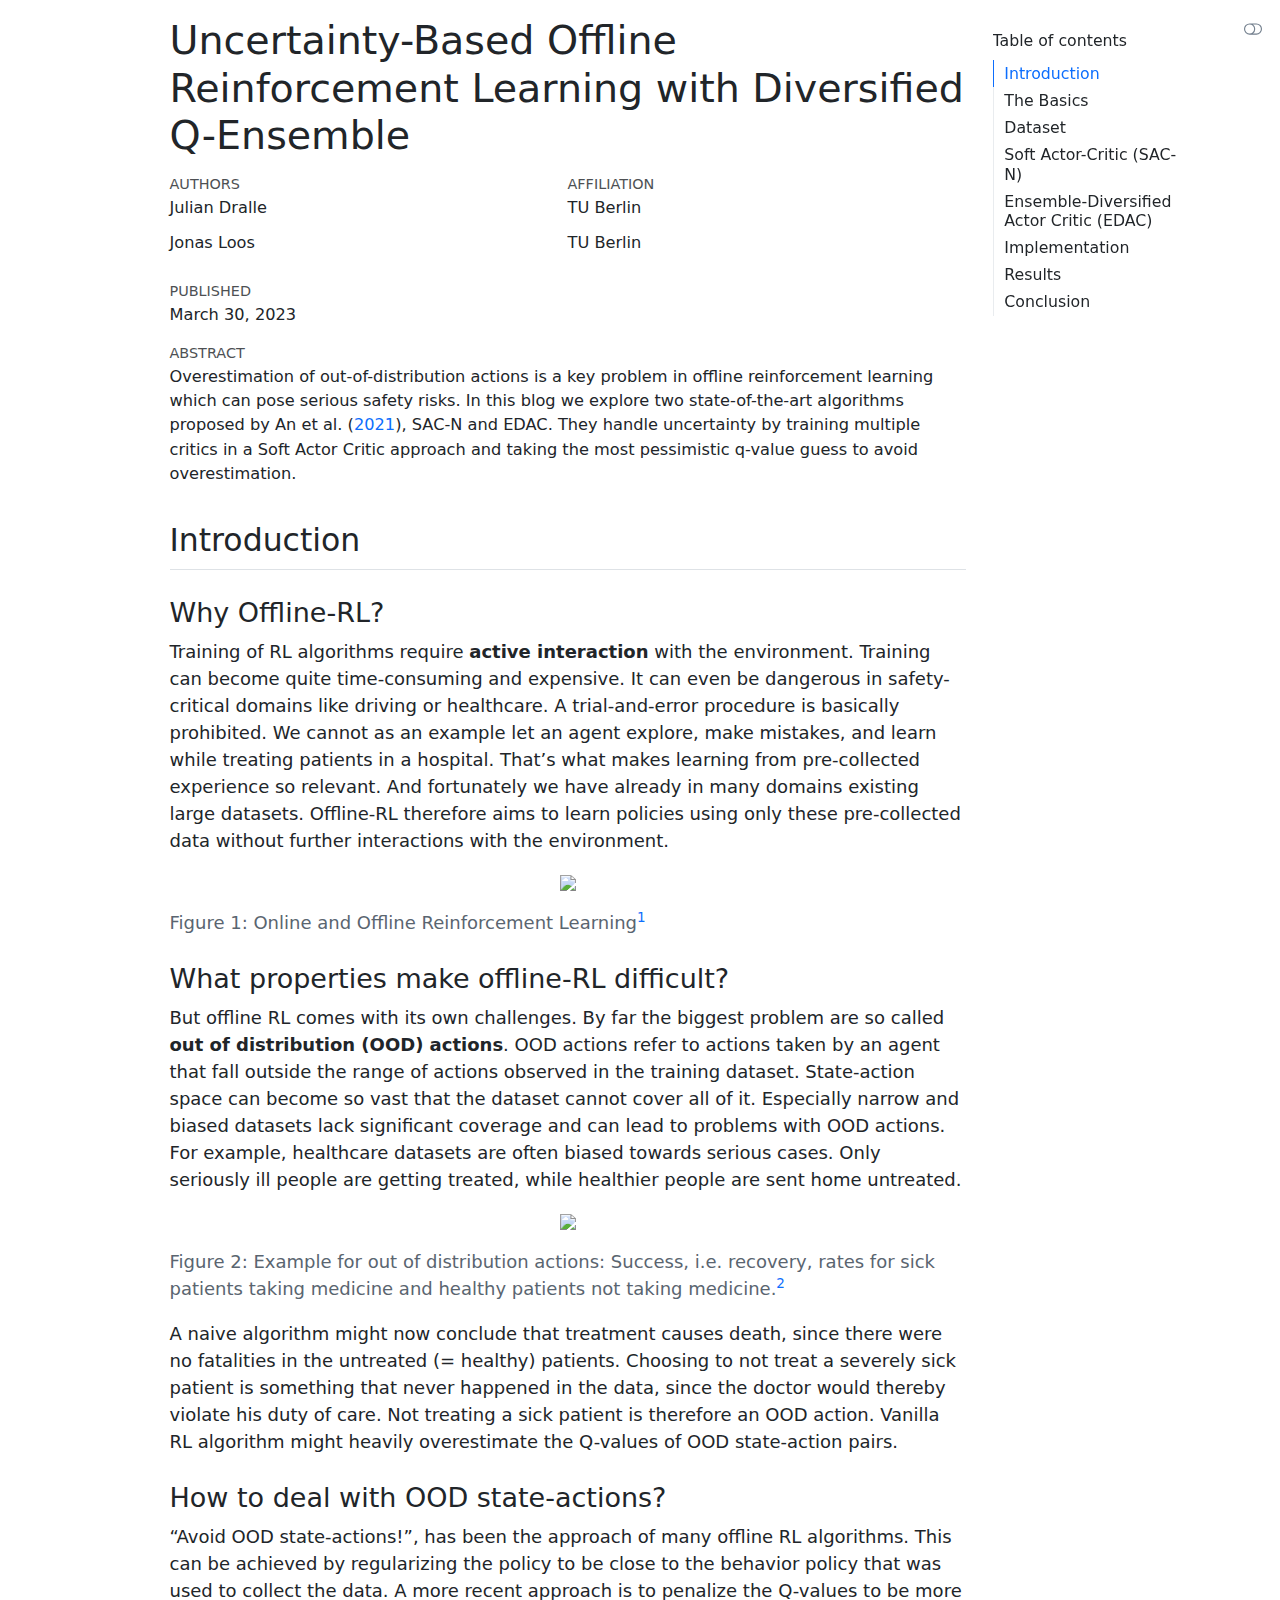
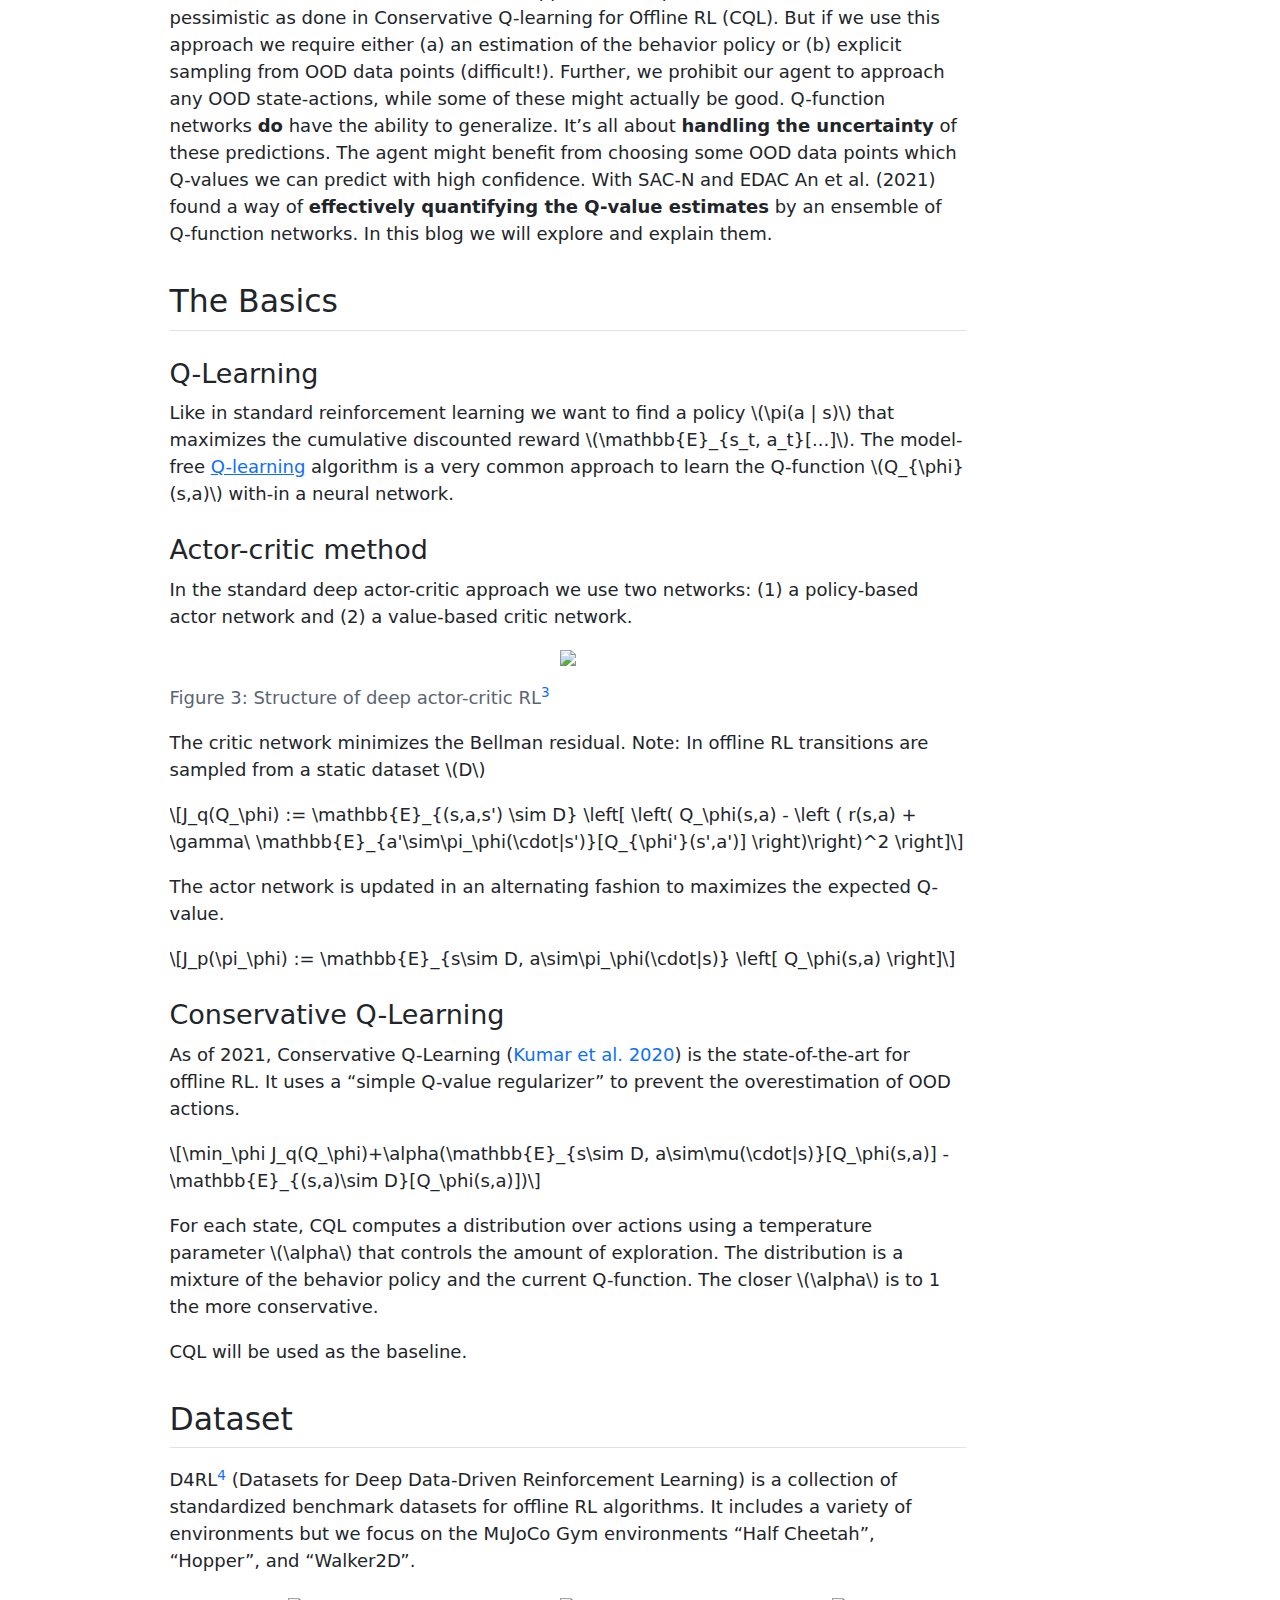
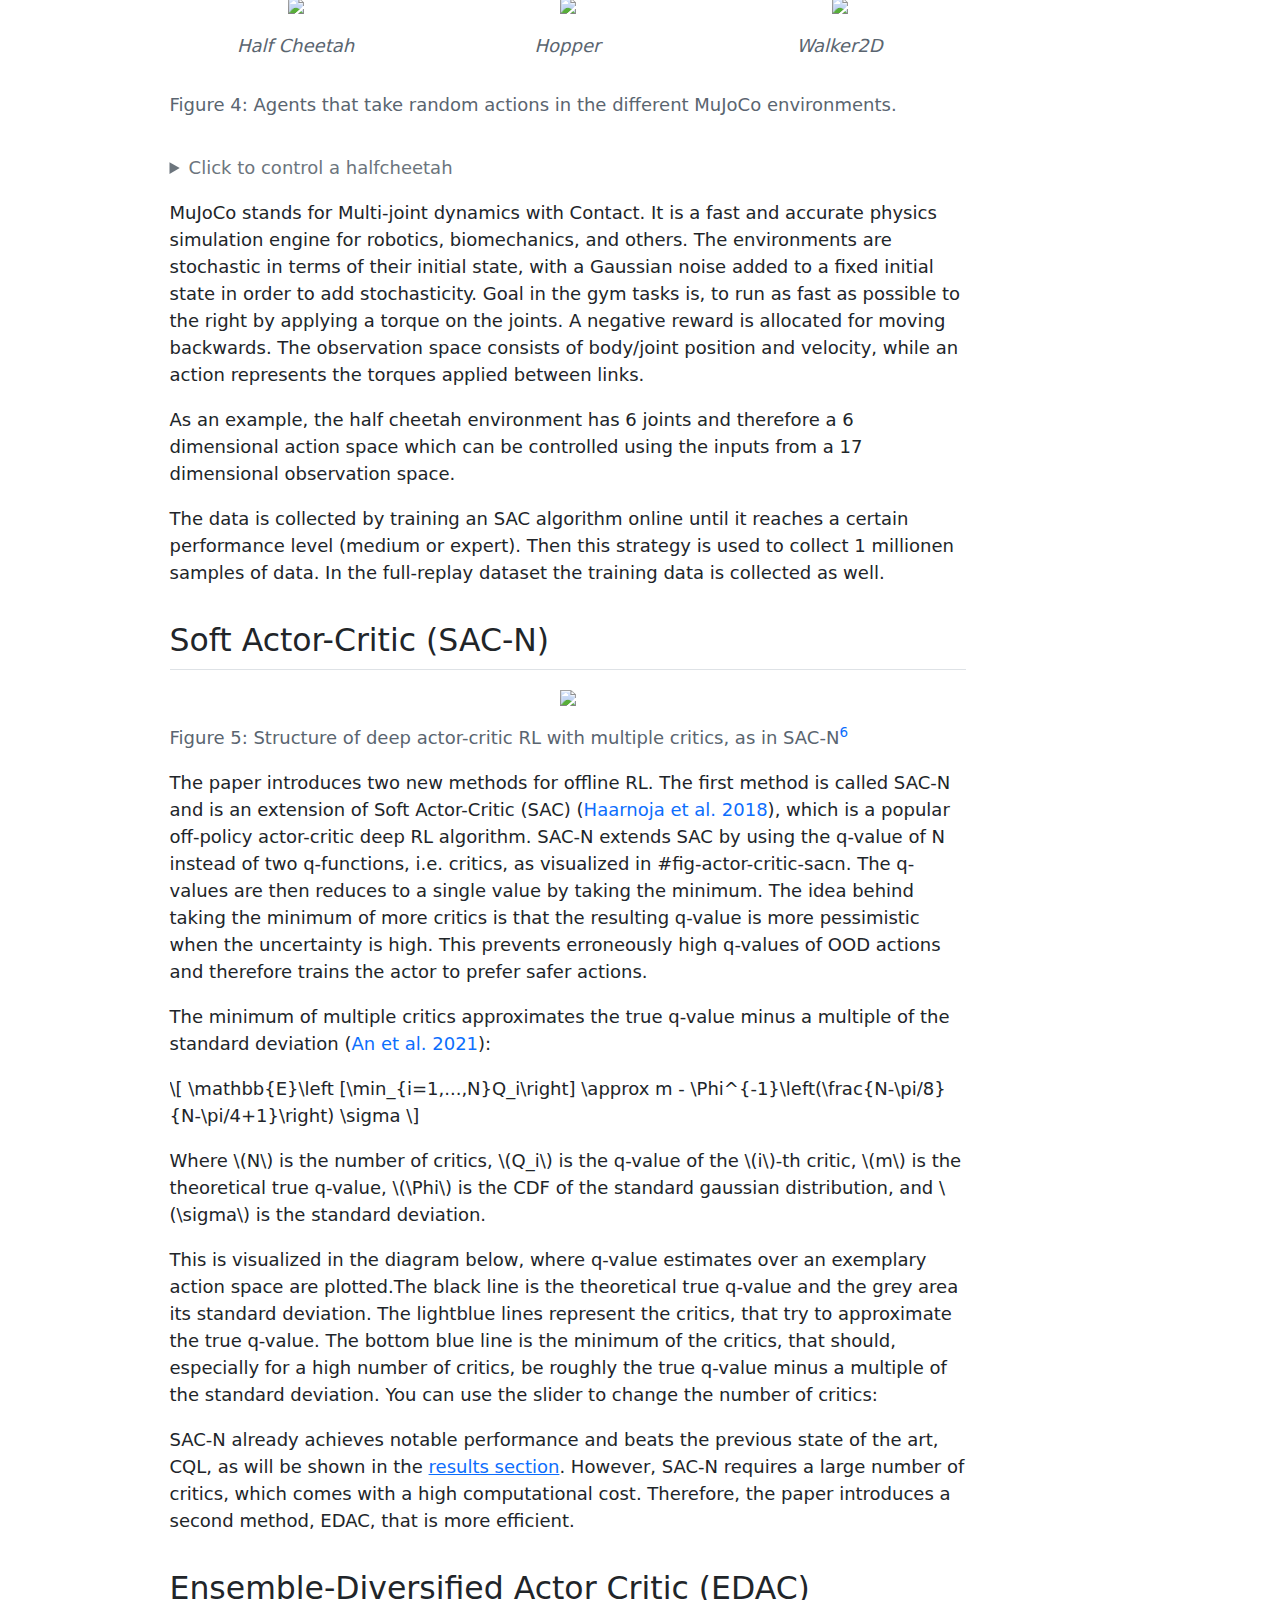
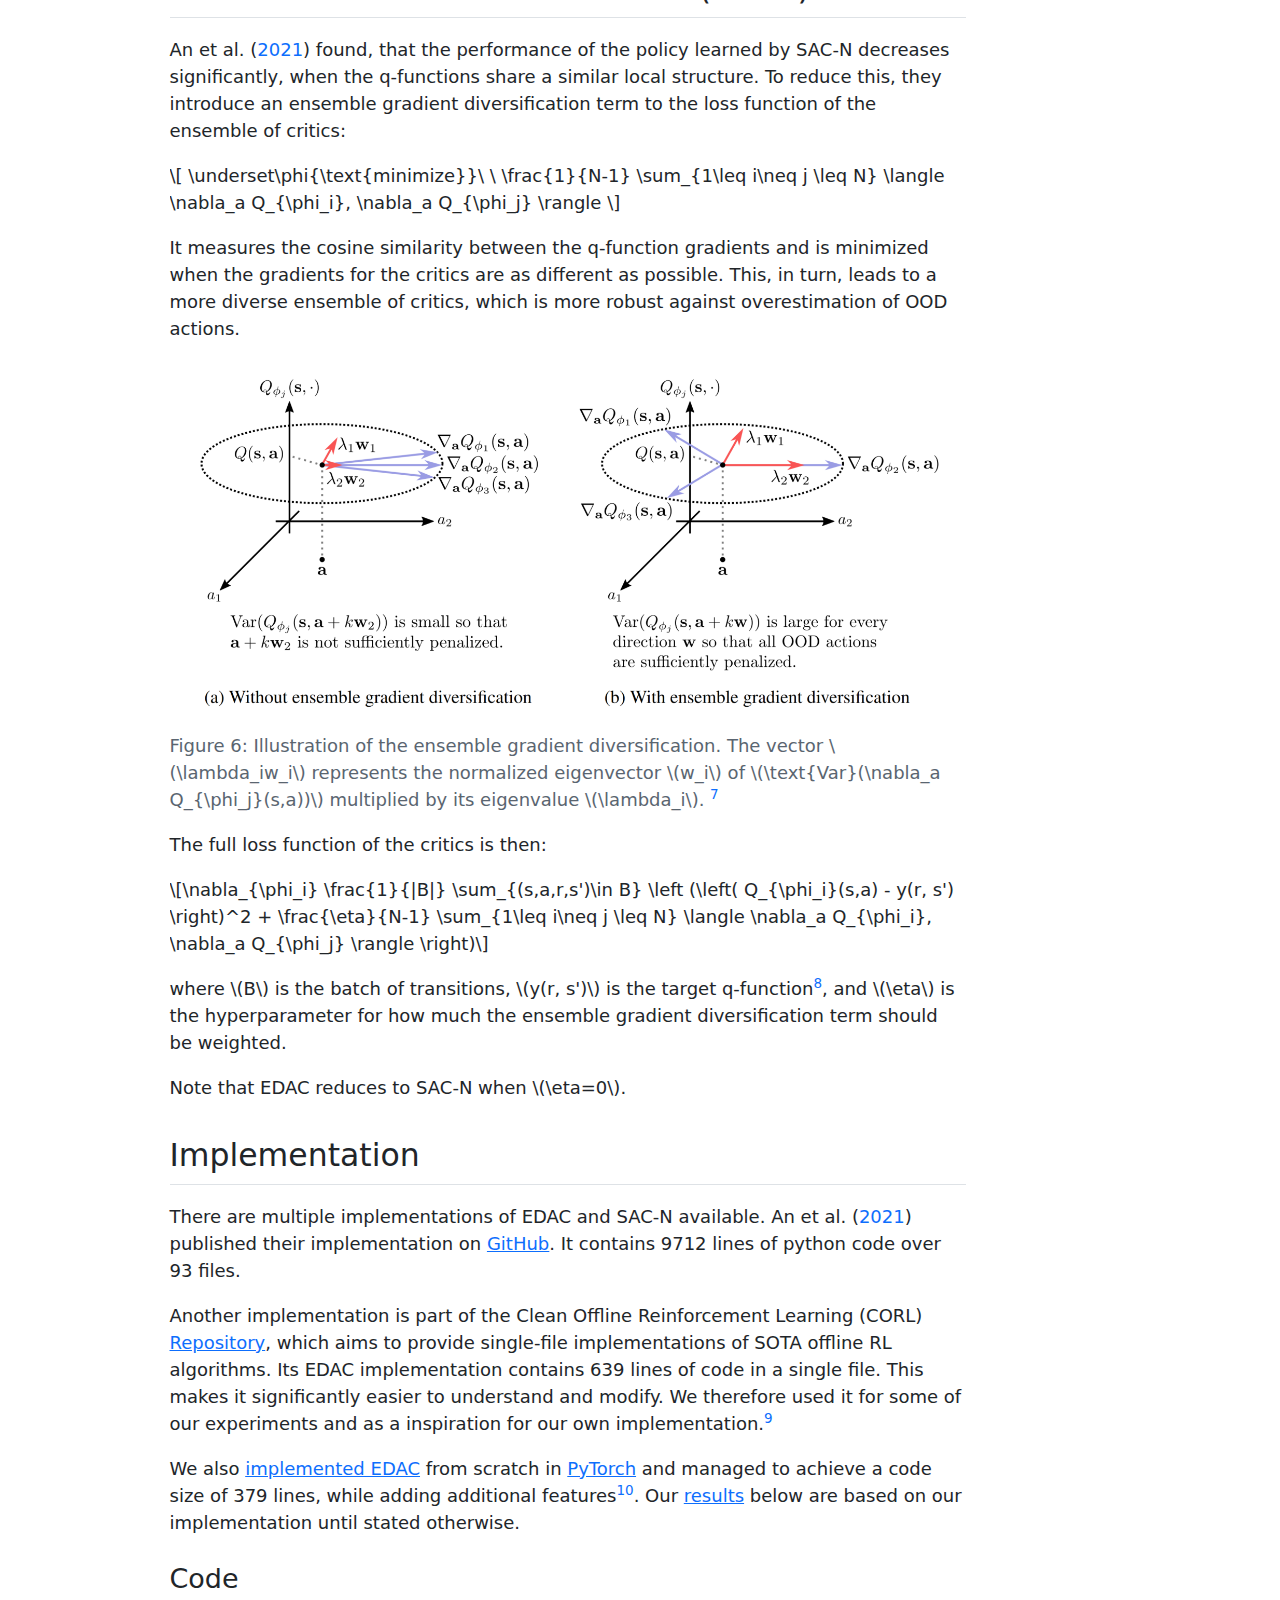
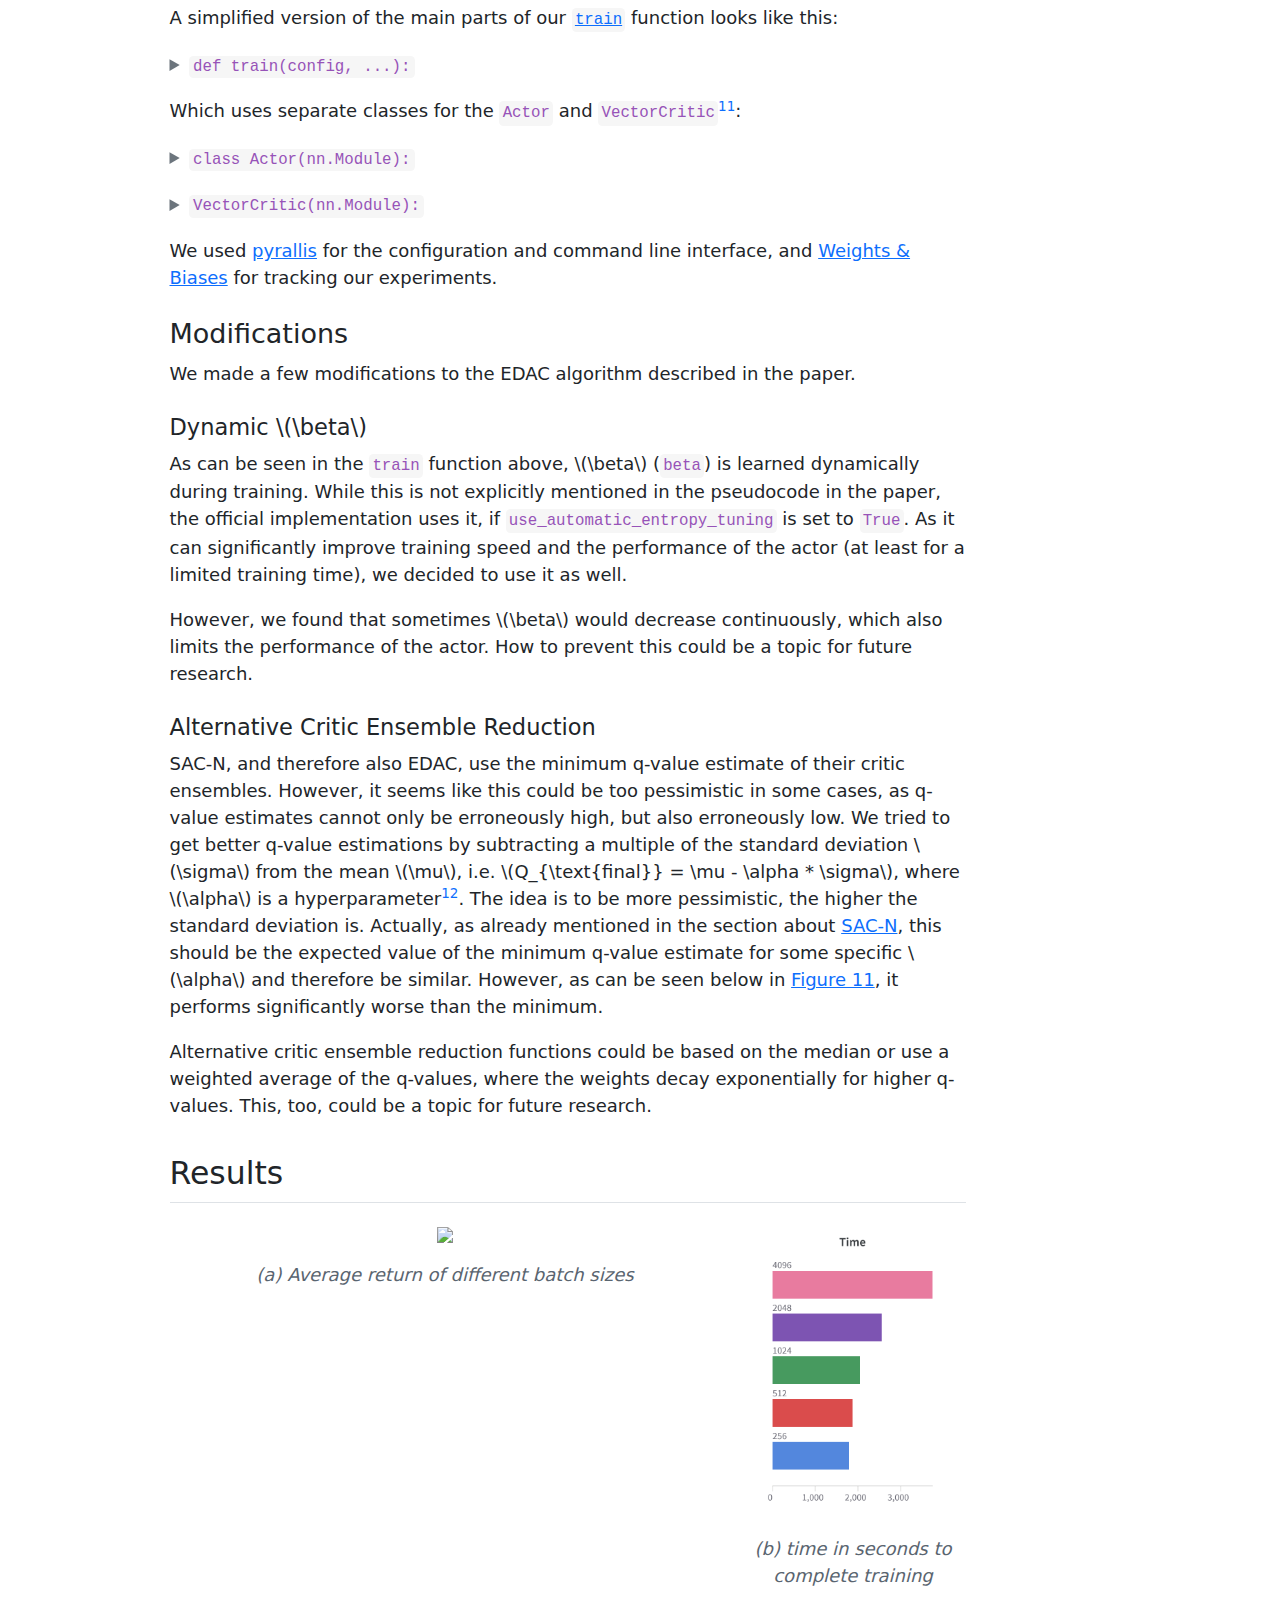
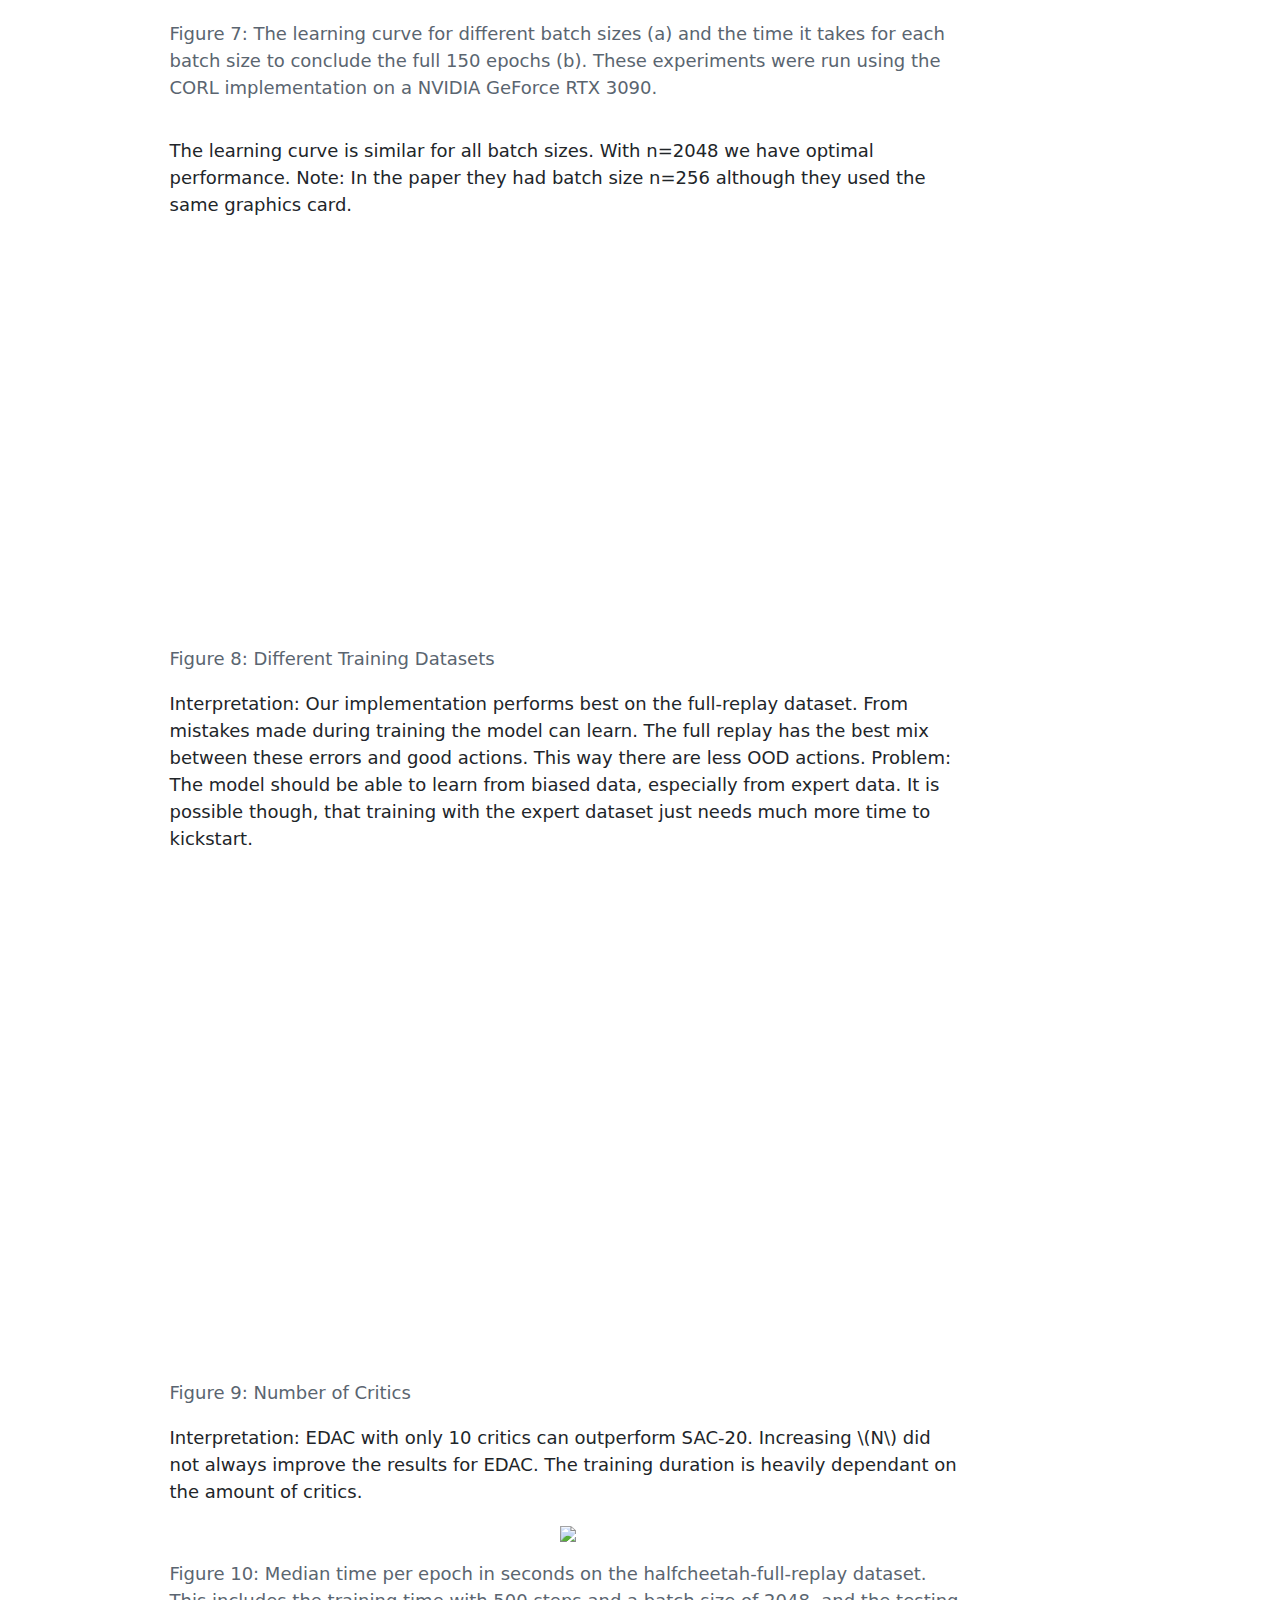
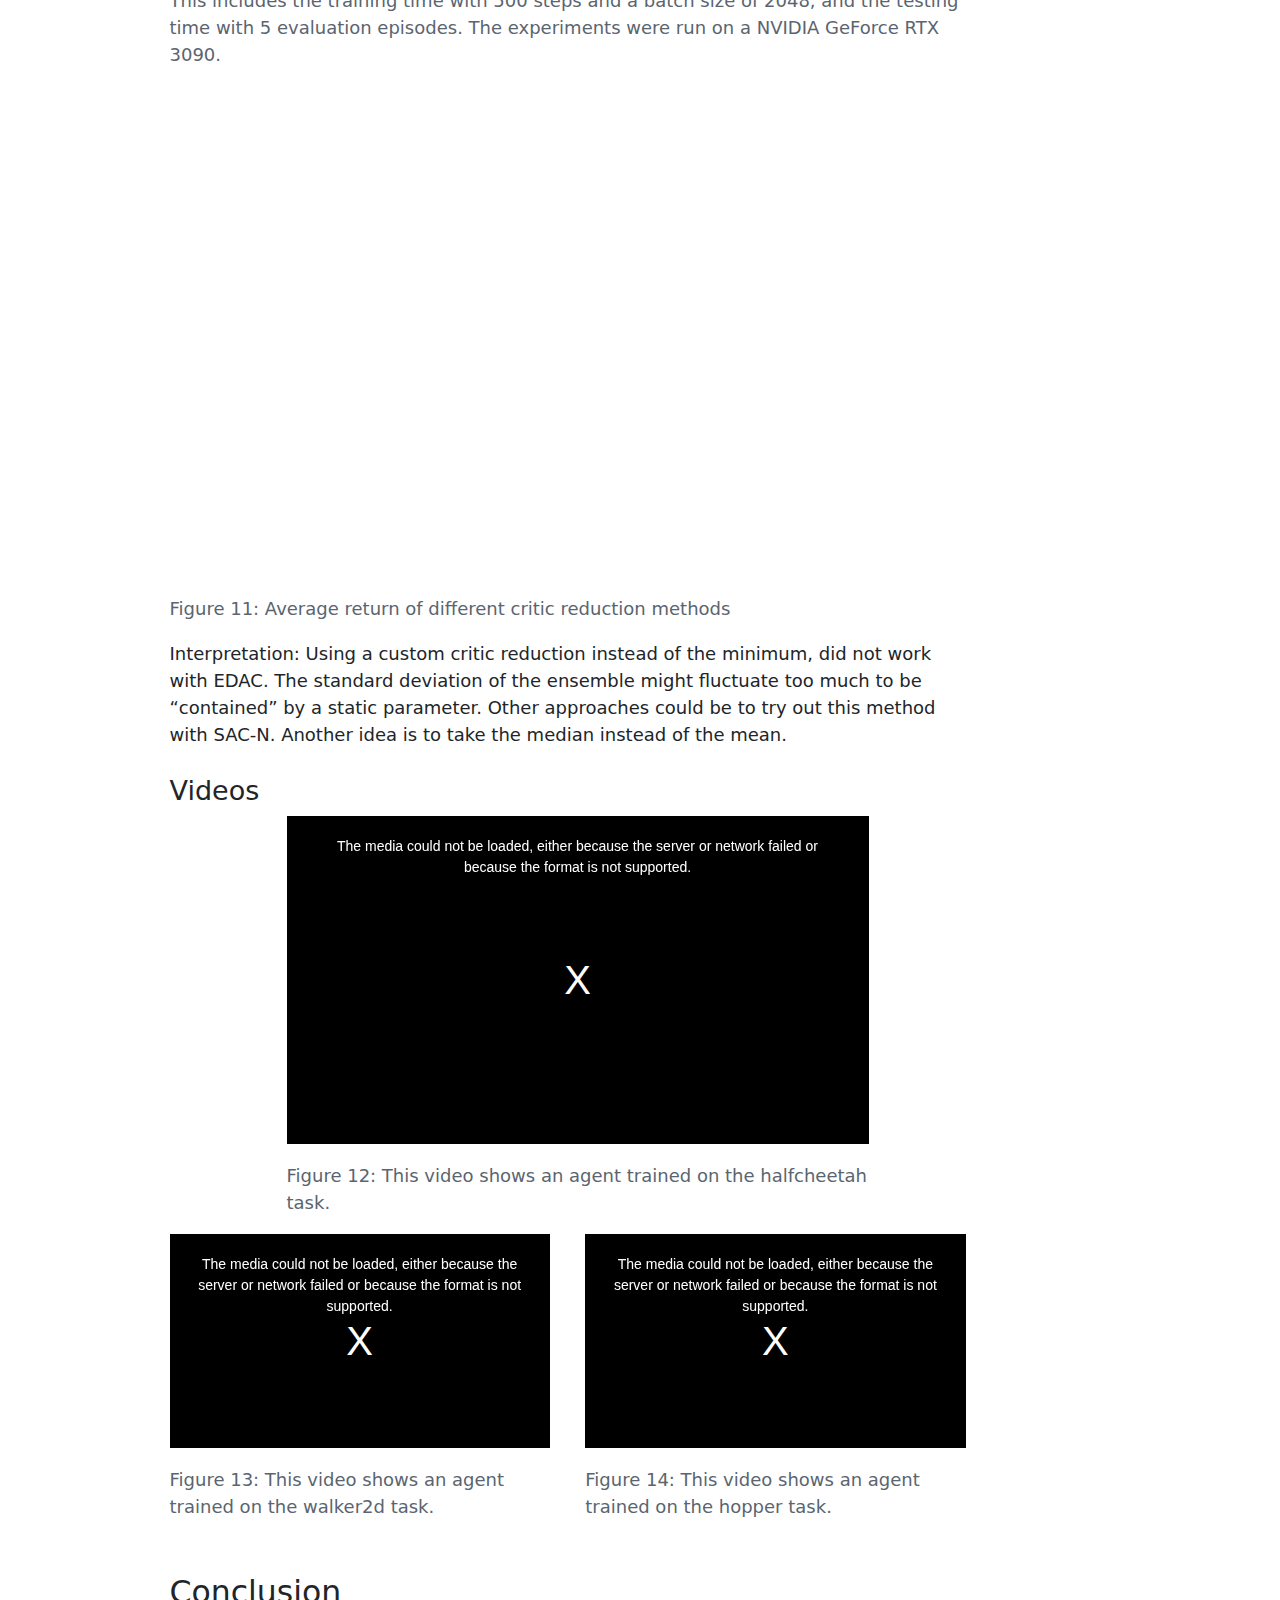
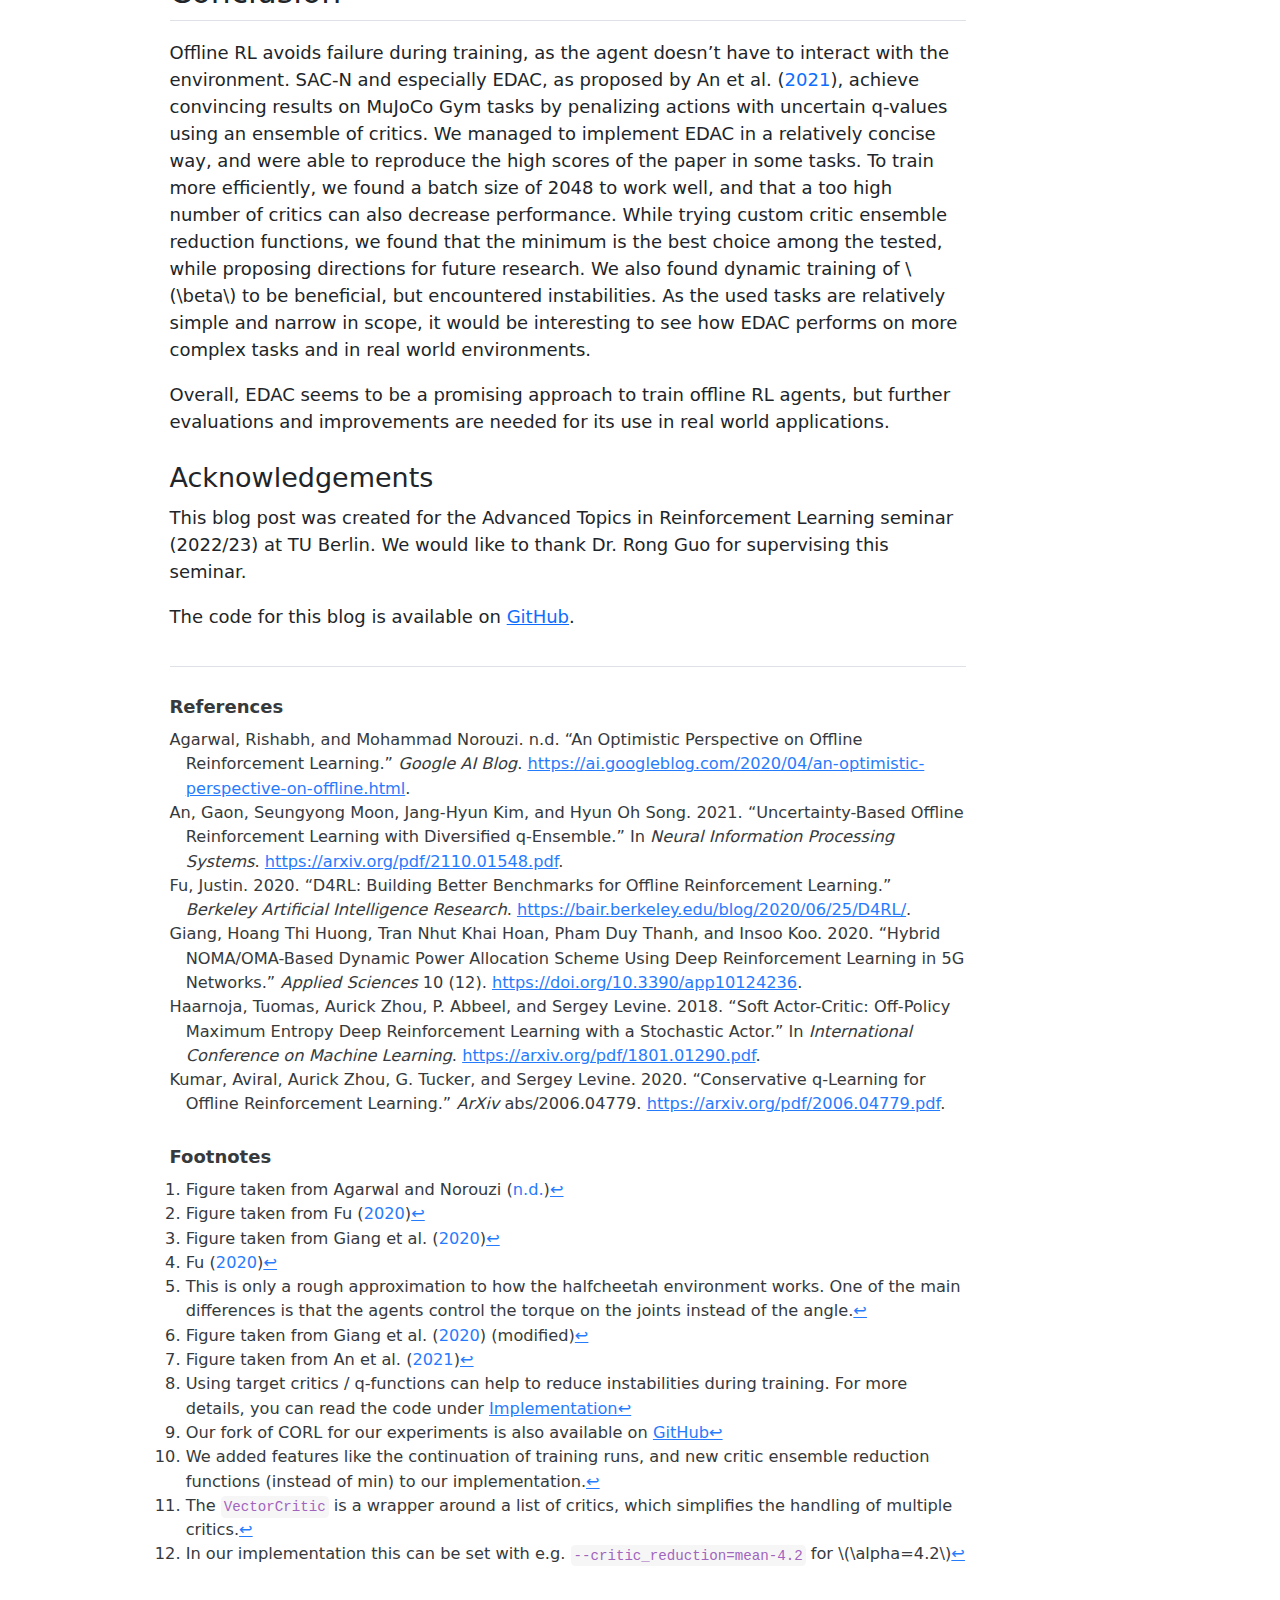
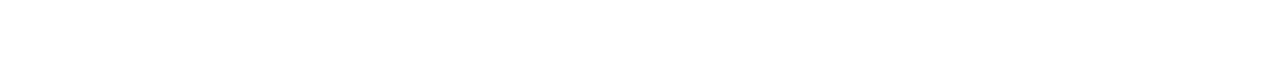
==== commit c9165f9a: "Built site for gh-pages" ====
--- a/index.html
+++ b/index.html
@@ -148,10 +148,45 @@
 
 </head>
 
-<body class="fullcontent">
+<body>
 
 <div id="quarto-content" class="page-columns page-rows-contents page-layout-article">
-
+<div id="quarto-margin-sidebar" class="sidebar margin-sidebar">
+  <nav id="TOC" role="doc-toc" class="toc-active">
+    <h2 id="toc-title">Table of contents</h2>
+   
+  <ul>
+  <li><a href="#introduction" id="toc-introduction" class="nav-link active" data-scroll-target="#introduction">Introduction</a>
+  <ul class="collapse">
+  <li><a href="#why-offline-rl" id="toc-why-offline-rl" class="nav-link" data-scroll-target="#why-offline-rl">Why Offline-RL?</a></li>
+  <li><a href="#what-properties-make-offline-rl-difficult" id="toc-what-properties-make-offline-rl-difficult" class="nav-link" data-scroll-target="#what-properties-make-offline-rl-difficult">What properties make offline-RL difficult?</a></li>
+  <li><a href="#how-to-deal-with-ood-state-actions" id="toc-how-to-deal-with-ood-state-actions" class="nav-link" data-scroll-target="#how-to-deal-with-ood-state-actions">How to deal with OOD state-actions?</a></li>
+  </ul></li>
+  <li><a href="#the-basics" id="toc-the-basics" class="nav-link" data-scroll-target="#the-basics">The Basics</a>
+  <ul class="collapse">
+  <li><a href="#q-learning" id="toc-q-learning" class="nav-link" data-scroll-target="#q-learning">Q-Learning</a></li>
+  <li><a href="#actor-critic-method" id="toc-actor-critic-method" class="nav-link" data-scroll-target="#actor-critic-method">Actor-critic method</a></li>
+  <li><a href="#conservative-q-learning" id="toc-conservative-q-learning" class="nav-link" data-scroll-target="#conservative-q-learning">Conservative Q-Learning</a></li>
+  </ul></li>
+  <li><a href="#dataset" id="toc-dataset" class="nav-link" data-scroll-target="#dataset">Dataset</a></li>
+  <li><a href="#soft-actor-critic-sac-n" id="toc-soft-actor-critic-sac-n" class="nav-link" data-scroll-target="#soft-actor-critic-sac-n">Soft Actor-Critic (SAC-N)</a></li>
+  <li><a href="#ensemble-diversified-actor-critic-edac" id="toc-ensemble-diversified-actor-critic-edac" class="nav-link" data-scroll-target="#ensemble-diversified-actor-critic-edac">Ensemble-Diversified Actor Critic (EDAC)</a></li>
+  <li><a href="#implementation" id="toc-implementation" class="nav-link" data-scroll-target="#implementation">Implementation</a>
+  <ul class="collapse">
+  <li><a href="#code" id="toc-code" class="nav-link" data-scroll-target="#code">Code</a></li>
+  <li><a href="#modifications" id="toc-modifications" class="nav-link" data-scroll-target="#modifications">Modifications</a></li>
+  </ul></li>
+  <li><a href="#results" id="toc-results" class="nav-link" data-scroll-target="#results">Results</a>
+  <ul class="collapse">
+  <li><a href="#videos" id="toc-videos" class="nav-link" data-scroll-target="#videos">Videos</a></li>
+  </ul></li>
+  <li><a href="#conclusion" id="toc-conclusion" class="nav-link" data-scroll-target="#conclusion">Conclusion</a>
+  <ul class="collapse">
+  <li><a href="#acknowledgements" id="toc-acknowledgements" class="nav-link" data-scroll-target="#acknowledgements">Acknowledgements</a></li>
+  </ul></li>
+  </ul>
+</nav>
+</div>
 <main class="content" id="quarto-document-content">
 
 <header id="title-block-header" class="quarto-title-block default">
@@ -806,9 +841,9 @@
 <div id="fig-datasets" class="quarto-figure quarto-figure-center anchored">
 <figure class="figure">
 
-<div>                            <div id="c8591ee5-1d18-47ef-be6e-a354559e8c12" class="plotly-graph-div" style="height:400px; width:800px;"></div>            <script type="text/javascript">                require(["plotly"], function(Plotly) {                    window.PLOTLYENV=window.PLOTLYENV || {};                                    if (document.getElementById("c8591ee5-1d18-47ef-be6e-a354559e8c12")) {                    Plotly.newPlot(                        "c8591ee5-1d18-47ef-be6e-a354559e8c12",                        [{"line":{"color":"#ff0000","width":1.5},"mode":"lines","name":"full-replay","x":[0,1,2,3,4,5,6,7,8,9,10,11,12,13,14,15,16,17,18,19,20,21,22,23,24,25,26,27,28,29,30,31,32,33,34,35,36,37,38,39,40,41,42,43,44,45,46,47,48,49,50,51,52,53,54,55,56,57,58,59,60,61,62,63,64,65,66,67,68,69,70,71,72,73,74,75,76,77,78,79,80,81,82,83,84,85,86,87,88,89,90,91,92,93,94,95,96,97,98,99,100,101,102,103,104,105,106,107,108,109,110,111,112,113,114,115,116,117,118,119,120,121,122,123,124,125,126,127,128,129,130,131,132,133,134,135,136,137,138,139,140,141,142,143,144,145,146,147,148,149,150,151,152,153,154,155,156,157,158,159,160,161,162,163,164,165,166,167,168,169,170,171,172,173,174,175,176,177,178,179,180,181,182,183,184,185,186,187,188,189,190,191,192,193,194,195,196,197,198,199,200,201,202,203,204,205,206,207,208,209,210,211,212,213,214,215,216,217,218,219,220,221,222,223,224,225,226,227,228,229,230,231,232,233,234,235,236,237,238,239,240,241,242,243,244,245,246,247,248,249,250,251,252,253,254,255,256,257,258,259,260,261,262,263,264,265,266,267,268,269,270,271,272,273,274,275,276,277,278,279,280,281,282,283,284,285,286,287,288,289,290,291,292,293,294,295,296,297,298,299,300,301,302,303,304,305,306,307,308,309,310,311,312,313,314,315,316,317,318,319,320,321,322,323,324,325,326,327,328,329,330,331,332,333,334,335,336,337,338,339,340,341,342,343,344,345,346,347,348,349,350,351,352,353,354,355,356,357,358,359,360,361,362,363,364,365,366,367,368,369,370,371,372,373,374,375,376,377,378,379,380,381,382,383,384,385,386,387,388,389,390,391,392,393,394,395,396,397,398,399],"y":[-569.7512897623649,-470.0244521016074,-561.602054178507,-581.721777908384,-612.8968254165334,-675.9594484122895,-569.124520102009,-501.1633570498689,-571.1971315729132,-557.4908022992955,-420.1805738590271,-381.5525542407314,-536.1687319371958,-580.4892409176896,-429.0237336841308,-441.3078381588144,-568.3116215058269,-594.7711877455171,-717.1730032464576,-649.6365328032483,-646.1591819475454,-642.5826932906947,-597.2364580169933,-661.8580021425747,-603.1089672154194,-636.6617761343002,-622.3902653490804,-578.3066162653539,-565.4529472397006,-587.7422658957048,-542.394359321624,-580.8295396301764,-553.2930399979737,-551.8148362239995,-582.2745811667698,-783.3005793756158,-852.3072104199484,-716.7249374000371,-568.8160488956667,-532.6126541390239,-557.0097969443829,-566.1503030367282,-566.2331263247925,-611.8885221909807,-592.1182863690307,-563.1036014545842,-620.7266195338325,-585.1951546281692,-600.2893022589985,-588.2418450703005,-620.2632655290346,-721.3898552793985,-631.9345218631126,-619.3355598273364,-609.3057640852505,-589.4306644835737,-600.1489451670307,-596.3575819651842,-599.0971176336964,-587.3676273839669,-565.5882134173286,-549.8505590343146,-583.0022900208954,-596.8115968576556,-581.5639348231009,-533.7155038409481,-574.3638508689097,-577.9369356431055,-579.2626184915193,-576.4042397150956,-572.2126549682804,-565.7313993796247,-592.2321341845609,-570.5117848260641,-534.7805509082668,-557.0832629837969,-581.6994291712003,-581.2873155917673,-595.8997794148762,-586.7824536573974,-565.7281301797891,-559.2679026128211,-554.5824002225552,-570.3808469424239,-529.129367237093,-528.0335962270785,-561.2062667061234,-552.6925979851394,-576.1774540367633,-580.3035204545198,-573.208170079139,-560.5136274174075,-585.2203452423073,-551.8683764751563,-565.6406936069625,-572.0115973459558,-568.8698074750532,-526.3012624604501,-571.3499243348782,-561.7120294988906,-566.5848964660402,-550.4891055469313,-551.8874918128718,-574.9973494225853,-556.1889901907288,-537.2820469434994,-569.0136948890224,-545.2027248097274,-465.83965896845336,-553.1305908173858,-566.9233080642407,-545.2757689441461,-529.6795360629369,-564.2483645672447,-526.9182756911478,-465.3830033423653,-497.41581072147375,-498.06415236291343,-550.1861389895585,-541.9269287105012,-536.3507435404921,-523.8911164147819,-565.3665323117993,-490.9204857477921,-548.6521627981799,-496.27958257518367,-553.263439264894,-555.8211423675382,-506.7221275781729,-547.0254354766055,-535.0216712960034,-481.8496868171096,-485.6762409120106,-515.4874565569107,-434.630160989287,-383.8260505742355,-370.4635969024732,-442.28774953078255,-459.0514189813729,-219.2804088922427,-384.3901789898469,-412.8945713493109,-461.3013191181207,-320.0337806151419,-185.30312174659667,90.26826234204192,-51.96111284955484,740.8620729613273,166.3344129209837,259.48652801465084,939.7214106591993,2330.1751347403915,1745.5969817731504,1867.0434559403525,1426.4115457335502,2203.832005530314,2582.413905206673,3704.463355879167,2925.54038652211,2641.78359021595,3186.8281936432595,3584.439593866336,4222.169936566777,4278.421851007086,4061.1713130091257,4278.13215385251,4406.493499599388,4403.3804155782,4725.091417999623,4759.303067479294,4631.234638247435,4671.046179350476,3749.43048995154,4233.238777767991,5217.133768511909,3491.709329728348,4832.796082486488,4989.897736504935,5141.6639000816085,4539.747584805569,5549.016164087583,4364.209654364199,4712.595314003391,4863.156905569818,4946.984016326307,4562.909963881215,5002.288256230726,4360.217547748136,5528.423343678482,3684.099700122648,5056.518463358687,5575.604765099085,5612.345484755033,5858.996741759749,5185.3466904409415,5840.378131440644,5155.289962695844,4565.441685749983,5132.671948816153,6354.806152036121,6228.668035629757,4745.483378030511,6125.847894864717,6161.236593461556,5590.140823588075,6485.290232762894,5891.931236469843,5700.590330885498,6513.774519248716,6622.306868822317,6757.956064275775,7069.7447744585925,7064.839356813279,6588.811897212792,7370.632701928938,7256.637926573258,6663.280730689761,6099.481149912599,7449.769060592132,6508.838235299231,7444.6234999271455,7534.782578046739,7478.42627106802,7677.72813159112,6688.0246470047005,7153.103618694755,7218.405419207284,7099.510123527472,7651.759829023103,7570.967862545905,7068.695737079624,7959.877010666316,7150.868333887972,7985.991078626802,7756.030417972588,7844.104213183715,7751.526048479022,8059.132992837838,8019.990257842492,7967.212614074308,7854.835404393753,8043.563739586079,7120.434124613336,8034.678991900773,8109.63025826051,8004.504033335985,8168.063067193873,8163.253564675986,7776.955734748933,8106.071077183022,8117.945516227144,8125.848977161218,8315.505965006621,8264.65999446053,8039.237173659916,8269.382856477176,8114.231042342959,8312.694968748972,8486.694460210183,8358.7046640209,8318.176852835153,8588.95570598673,8332.157131587639,7978.060400326573,8354.962100986968,8248.462763035137,8416.556548993058,8348.79551748057,8564.03183284124,8427.832595507758,8592.71793962062,8535.963305572059,8356.771050659903,8345.117742063194,8494.5959046348,8460.794273982978,8524.510633433456,8369.852012257994,8640.358753705157,8561.437470163404,8545.295406991288,8370.036021898562,8455.72079926576,8316.807689385725,8679.806972853432,8595.712127132892,8716.340632203573,8531.875514912961,8645.024216556209,8502.62702994663,8568.973296583144,8803.216282109464,8684.82187925895,8550.852288350736,8675.383057525214,8551.617762588703,8664.453536472007,8542.100013451121,8484.615781250472,8620.355037644145,8660.414048470408,8602.784615553046,8544.912487659674,8289.788414341376,8655.92534205975,8476.173534707727,8509.432202468324,8623.610728253987,8431.093357714815,8670.330456916952,8692.544449450808,8438.325702117621,8630.19265676101,8727.768867010647,8849.857665092855,8458.117037444781,8654.287363079702,8532.690722020736,8735.304423803995,8534.856664736444,8657.580166676777,8740.228045704625,8736.955160839545,8810.406888604219,8710.782406763741,8522.02983476772,8773.345092607216,8840.17927093083,8734.637835059508,8556.125613291417,8578.952137394012,8673.636665635328,8684.079683511345,8666.865135134305,8585.611902313323,8727.914922175649,8628.548819413532,8723.128971461116,8693.8000779813,8824.145039023058,8704.09591259211,8608.515885210505,8492.023396272582,8661.320053247504,8608.942438496735,8763.507614222259,8640.703940312062,8566.080406928957,8602.188196056315,8697.95100069273,8642.09272944263,8671.182428789354,8528.089168254392,8799.263425534664,8777.187206447466,8856.165492804636,8645.170600518912,8681.939959552656,8582.44240922167,8426.770244960095,8714.024279019115,8592.257279459132,8887.282263347915,8753.605566879747,8617.781860967581,8755.719617836468,8710.988167200958,8605.774176551862,8625.561317010543,8744.916991024487,8660.1079591732,8714.331859904247,8697.792558233607,8951.11898547456,8668.595891174919,8587.291627951938,8720.292226587137,8686.411669183872,8546.151729907222,8690.887054630579,8661.029712874355,8667.282362071157,8758.02217583948,8734.81743275618,8765.71745122589,8773.074788299826,8777.375328145252,8815.5505693374,8815.661329948387,8775.671343492362,8862.427380372927,8564.044245439625,8796.70210438203,8761.338591608233,8871.481758662847,8790.529227631625,8763.545603634462,8797.149660363917,8880.323443127145,8775.921603533985],"type":"scatter"},{"line":{"color":"#ff00bf","width":1.5},"mode":"lines","name":"expert","x":[0,1,2,3,4,5,6,7,8,9,10,11,12,13,14,15,16,17,18,19,20,21,22,23,24,25,26,27,28,29,30,31,32,33,34,35,36,37,38,39,40,41,42,43,44,45,46,47,48,49,50,51,52,53,54,55,56,57,58,59,60,61,62,63,64,65,66,67,68,69,70,71,72,73,74,75,76,77,78,79,80,81,82,83,84,85,86,87,88,89,90,91,92,93,94,95,96,97,98,99,100,101,102,103,104,105,106,107,108,109,110,111,112,113,114,115,116,117,118,119,120,121,122,123,124,125,126,127,128,129,130,131,132,133,134,135,136,137,138,139,140,141,142,143,144,145,146,147,148,149,150,151,152,153,154,155,156,157,158,159,160,161,162,163,164,165,166,167,168,169,170,171,172,173,174,175,176,177,178,179,180,181,182,183,184,185,186,187,188,189,190,191,192,193,194,195,196,197,198,199,200,201,202,203,204,205,206,207,208,209,210,211,212,213,214,215,216,217,218,219,220,221,222,223,224,225,226,227,228,229,230,231,232,233,234,235,236,237,238,239,240,241,242,243,244,245,246,247,248,249,250,251,252,253,254,255,256,257,258,259,260,261,262,263,264,265,266,267,268,269,270,271,272,273,274,275,276,277,278,279,280,281,282,283,284,285,286,287,288,289,290,291,292,293,294,295,296,297,298,299,300,301,302,303,304,305,306,307,308,309,310,311,312,313,314,315,316,317,318,319,320,321,322,323,324,325,326,327,328,329,330,331,332,333,334,335,336,337,338,339,340,341,342,343,344,345,346,347,348,349,350,351,352,353,354,355,356,357,358,359,360,361,362,363,364,365,366,367,368,369,370,371,372,373,374,375,376,377,378,379,380,381,382,383,384,385,386,387,388,389,390,391,392,393,394,395,396,397,398,399],"y":[-468.7600704104743,-587.1034761269239,-547.6646646017957,-616.7752750207076,-769.341003130148,-667.4043682590335,-724.5955969901759,-749.4762694837448,-669.380135397962,-737.538004041061,-660.1593327773107,-715.6473647640006,-691.1383080381745,-642.4182675915907,-650.2621142427561,-557.4720162696154,-543.9827042974262,-589.6463912923198,-602.6979351929875,-587.9666351476021,-592.7167288927383,-599.8836318836059,-639.0009236691528,-598.0182184298424,-647.2283903080719,-611.6772852532791,-579.760235551319,-648.2947125605433,-577.9600391512266,-594.2784134802274,-654.5515047785261,-527.214662898748,-552.8013812723455,-567.1235478289112,-516.8282452318213,-521.6094453499734,-501.95209051149857,-521.5471642741755,-580.6416483478763,-552.436886132883,-565.7905830605621,-556.0024582712321,-570.672179924707,-564.3681316888577,-611.2424399685123,-506.5636415725713,-528.6101787547691,-492.5182841263497,-521.1876453230645,-532.8013270714737,-487.52130070648855,-491.6535867775934,-503.03016436926606,-551.0649969678695,-585.5873095248091,-533.3456180020286,-551.8396596062302,-607.5487617673228,-543.2110548524093,-557.3671464782517,-549.895651596468,-572.8119718972714,-527.4375872503103,-470.8886593682057,-532.297774213031,-520.6943574198647,-547.0522097982428,-530.1284186455289,-516.0593992612029,-569.1866790217293,-525.0297598896693,-513.9562815736205,-566.4378251629225,-515.019123081282,-480.8754459650256,-532.5326444301234,-540.340536062582,-565.5085219691887,-525.5816721681178,-530.5677637796191,-568.773434108418,-599.8188737528121,-564.9023985923858,-569.1040824128596,-595.7773794466493,-601.975722317884,-601.3494730452319,-525.0134158699248,-529.7942689820327,-534.6859879310947,-585.1652473810992,-558.0168362386864,-543.2512143730593,-565.3031769894069,-531.0352916017955,-546.3423980130345,-555.7144237508965,-560.3227556982625,-514.4664269581124,-643.4752063462618,-694.3352499922498,-638.3427941489249,-583.9623792994936,-608.4688661371981,-530.9020381651906,-449.7131704557909,-484.3657854453261,-510.3768145325822,-592.6017072724178,-606.2145806196866,-512.6607625369409,-590.2678812634756,-599.7070502107495,-585.8028138657216,-561.262222817523,-576.9428994319271,-581.8605542658747,-606.6190689242447,-561.1772426283181,-551.9030310802648,-544.8745181731199,-590.7531752457064,-532.224559547357,-633.7383256989223,-522.1758465849921,-632.3953596040235,-503.6930388858898,-549.1325392338031,-573.9330636836294,-564.9093843541234,-528.2328455633922,-529.9301595506247,-540.4681389306043,-533.4919286977,-549.6196580982095,-540.2472430435255,-520.7345188345944,-559.608945006328,-594.8677584057533,-597.1347918930746,-514.1107309379482,-592.4769971845944,-553.276039669448,-529.2785758609652,-544.0346073752225,-540.6059695581607,-529.3391133969958,-528.6745889157834,-509.5451486310676,-532.9838952823617,-535.9875932413559,-515.9720331390406,-540.879409441452,-551.2690945547035,-548.78339741327,-549.4673569119603,-508.21919085201375,-535.0855175326127,-525.7371477975474,-521.0981452852509,-598.9959636489245,-549.5162910832976,-510.3180226275672,-555.2726761586825,-528.3132751564549,-555.6889822396507,-615.5145119342068,-587.4696152719812,-522.93369661737,-516.0559966811428,-550.7809235166669,-543.6185118929624,-538.2575091815343,-563.2770589924007,-620.6045974551216,-575.2185866634661,-532.3692714473902,-554.515673250066,-543.2819147723498,-553.5991766268753,-514.7420518345773,-537.2923611352339,-541.1641784501273,-552.9542293969483,-562.1879845165898,-492.45306898162073,-522.2913205806426,-549.1094917771343,-566.921576321481,-529.5219385033537,-543.181890220171,-560.3500518202686,-565.238718765893,-506.6918595729098,-553.5372973475157,-551.6436982043258,-506.8253617350539,-560.9829945993857,-453.94794384313,-525.530716460604,-476.16453500736907,-542.7395099773948,-515.3756484423461,-557.7351255299626,-471.9019387509803,-530.7216318748784,-458.2846339467053,-536.8760064843827,-481.78770433294096,-463.9663464341382,-527.5894159805309,-530.4132898780005,-573.0585177463624,-445.6882740127432,-566.0208827138686,-434.4929637910917,-549.9761528613108,-495.7495921578902,-460.17242894037975,-535.6586031188982,-523.1662946134378,-601.6449600995736,-511.7007616273313,-432.8239768067241,-532.0690383209421,-443.7801383753844,-505.75279590002754,-497.1332377535885,-572.3924357556457,-484.5018629564049,-473.34052238535,-521.6941608967732,-528.7303895038815,-532.6858079519702,-446.4682511698174,-492.8434844812092,-498.2387624436808,-530.8912763674148,-565.7065332142106,-470.3159888418065,-532.7944973970117,-452.8577452497211,-578.5145212573,-431.8741961772449,-440.59041190653375,-458.51674218767744,-496.7596156875634,-429.04638307696985,-453.6586417641865,-425.7797761125029,-484.16083812676777,-544.1258377445682,-432.9449544833975,-458.30205130883087,-515.5190486132029,-474.4766953098294,-470.7519384659159,-486.4791402378065,-488.0923457979334,-552.7743402012156,-477.2235511717288,-533.0158594001509,-499.3455648589702,-518.7561630912669,-484.549822880525,-487.5891901822223,-487.0381683802037,-508.5892356443153,-499.237968868656,-566.965814552511,-436.7792589410672,-603.9956731008922,-457.2221051952428,-549.9805459409035,-577.4627257292793,-492.1178072652265,-632.0322585142426,-564.9814709391474,-514.8765996477227,-573.3742491438096,-610.8935530347251,-540.593058405898,-631.1196458915208,-652.2651053544854,-561.2219738141691,-555.2630291069902,-712.4126018616704,-724.2136768487233,-799.306192517629,-689.0174679356671,-620.6366315130342,-675.8836552072702,-730.0240060220535,-665.398115825974,-646.4351741871443,-725.2088252966141,-586.291385179605,-653.2015681023951,-647.7153040976324,-639.3563725358979,-634.5068321712498,-611.1258895320974,-661.8106897600298,-671.7317076150953,-746.251817410296,-703.7981145662293,-555.9828076040785,-642.0345296289789,-530.9293705825451,-645.674811967459,-651.3324717332489,-570.9879693341206,-532.9613752350202,-717.3415707362029,-580.4982779911988,-582.3952671418697,-528.8101827198634,-516.9218265194743,-635.9018227173128,-546.5458180613858,-575.7687474554622,-595.159568579283,-621.5087028165665,-645.7219915076962,-608.9439987675837,-601.790900515418,-655.3501768270075,-690.9755208110191,-734.7874976474038,-722.7939513072018,-587.4591215510245,-651.9550118583574,-681.7814509798031,-700.9532907308205,-624.9519527657271,-723.0038563915327,-662.0574212283561,-639.5820677825602,-591.907424916152,-670.3364833557471,-577.0162115614073,-692.9439458847744,-669.2602758300698,-595.3357464177159,-724.6838603177424,-578.585365272387,-638.0659789786608,-633.1242359410501,-631.7834199237845,-656.507231478985,-712.1058876576137,-684.621070993949,-706.6029325331324,-652.8208467279143,-643.4801023955879,-729.6032010494913,-767.6560567515627,-662.5210103557082,-655.0988328983062,-611.2615859100391,-668.0645919190775,-584.2932751909891,-621.5610635154508,-585.5061809935565,-687.3402991816561,-749.2677785249671,-690.0988191355216,-675.2947385235692,-678.9603202572355,-744.7223254802421,-724.1322171759086,-562.2088455845899,-665.180678409067,-627.6229365208308,-553.3780347739148,-703.7657051410242,-699.0722319964215,-635.8603230813885,-615.427391170633,-630.6515583803732,-755.0316531712203,-733.5610063006318,-694.329643639516,-671.9898810347919,-605.3771584528436,-654.6852098137604,-688.8318040866103,-617.2211668473549,-675.3116306969541,-677.3415341584712,-645.7035875894478,-659.9059493060415,-633.9204228314167,-693.8456829340571,-633.3946098882261,-717.5311797023676,-726.4840092707904,-672.9629427338318,-722.0775521394121,-727.3316421769357],"type":"scatter"},{"line":{"color":"#9700ff","width":1.5},"mode":"lines","name":"medium-v2","x":[0,1,2,3,4,5,6,7,8,9,10,11,12,13,14,15,16,17,18,19,20,21,22,23,24,25,26,27,28,29,30,31,32,33,34,35,36,37,38,39,40,41,42,43,44,45,46,47,48,49,50,51,52,53,54,55,56,57,58,59,60,61,62,63,64,65,66,67,68,69,70,71,72,73,74,75,76,77,78,79,80,81,82,83,84,85,86,87,88,89,90,91,92,93,94,95,96,97,98,99,100,101,102,103,104,105,106,107,108,109,110,111,112,113,114,115,116,117,118,119,120,121,122,123,124,125,126,127,128,129,130,131,132,133,134,135,136,137,138,139,140,141,142,143,144,145,146,147,148,149,150,151,152,153,154,155,156,157,158,159,160,161,162,163,164,165,166,167,168,169,170,171,172,173,174,175,176,177,178,179,180,181,182,183,184,185,186,187,188,189,190,191,192,193,194,195,196,197,198,199,200,201,202,203,204,205,206,207,208,209,210,211,212,213,214,215,216,217,218,219,220,221,222,223,224,225,226,227,228,229,230,231,232,233,234,235,236,237,238,239,240,241,242,243,244,245,246,247,248,249,250,251,252,253,254,255,256,257,258,259,260,261,262,263,264,265,266,267,268,269,270,271,272,273,274,275,276,277,278,279,280,281,282,283,284,285,286,287,288,289,290,291,292,293,294,295,296,297,298,299,300,301,302,303,304,305,306,307,308,309,310,311,312,313,314,315,316,317,318,319,320,321,322,323,324,325,326,327,328,329,330,331,332,333,334,335,336,337,338,339,340,341,342,343,344,345,346,347,348,349,350,351,352,353,354,355,356,357,358,359,360,361,362,363,364,365,366,367,368,369,370,371,372,373,374,375,376,377,378,379,380,381,382,383,384,385,386,387,388,389,390,391,392,393,394,395,396,397,398,399],"y":[-539.0895975958812,-441.9442582242835,-476.6465659247724,-547.0785385914593,-569.6337817111761,-842.9340130012743,-748.4519301987931,-503.6689628947007,-531.0335872041136,-538.8994301311171,-552.6431525522028,-596.0021360616253,-611.6901944875929,-569.1301899502264,-603.9420228399824,-436.6000366843382,-496.9017067832855,-566.0927755959322,-493.79323669848463,-543.8443913381574,-648.826536917287,-702.8621309292117,-666.0966685890987,-668.8117780462605,-589.129028749394,-662.1581092514035,-678.0702176839363,-648.9168809459104,-696.078564013587,-565.2476446056868,-573.3263799336678,-639.9856385735571,-623.5813322472961,-571.0356502307864,-527.9682741389126,-533.7094482729866,-587.6674689710624,-557.7148110257565,-611.3767790695235,-585.0139279072155,-536.0737989588807,-536.8264076982858,-596.0818461262323,-619.9413867168578,-610.2643006147749,-590.3541468172455,-618.1089900029112,-615.5729293931072,-617.5903036418568,-607.8836230885879,-645.9467673471802,-619.5823902657419,-592.1034605670299,-674.3225517370149,-680.1080379051432,-683.351280221181,-678.8238517155477,-723.6745599957021,-751.8389586005992,-709.673914195039,-764.4355342148517,-728.2451709057192,-714.7400329007692,-755.9286307522125,-627.0561700540235,-730.9713609846119,-645.1079505403366,-639.2156073546796,-716.6991218250697,-749.7863686010621,-710.9855425816738,-739.0673222286545,-829.4429864546871,-749.159007195813,-856.4721838695947,-785.8676897757218,-933.7226240869744,-931.7228363555356,-736.3133688251079,-780.9466587445088,-708.9182625829396,-761.9010294493057,-570.6532318017703,-647.0405774253308,-601.3934942426642,-684.3337930186542,-636.0480342257657,-694.3385198408079,-409.60865064397296,-648.316694784696,-594.5322349955079,-641.2751149553369,-642.7187351218519,-607.7606666385941,-795.8783834295461,-852.4231583737395,-730.4043979860414,-662.1292451647923,-617.5656879826095,-545.1262076255399,-662.1760104353714,-558.124481587584,-677.0356285408755,-685.6663359630281,-680.7355136809566,-605.3076508722068,-472.29873397228937,-605.464441812622,-674.2117364519332,-791.942544900167,-750.3431357166321,-709.4422154989472,-679.3539192482558,-644.1520804553462,-822.3367909073406,-848.2940977363371,-1020.3605226853812,-805.4111355015987,-953.6823681374148,-835.6547879341317,-987.8265185998872,-888.2331825171661,-816.5055666916376,-876.2109225925112,-754.5044590483056,-714.1463452198334,-593.1388154993285,-896.0348290819354,-630.559725114084,-595.5638311009461,-698.7270222685443,-599.386323075644,-638.9966665796343,-651.0288796238258,-734.6414566505068,-675.6549155045292,-644.6665714586018,-651.0683517083257,-605.059409321142,-590.6702948326224,-499.6450438784736,-630.2080845657649,-472.5200997050532,-519.4661804908108,-301.0649426833063,-723.3521073024065,-595.1729393943745,-261.240288160108,-93.04392530051322,-202.6342845670491,-209.5048737732212,-410.3322146860461,-744.8034953627293,-154.6053207895908,-565.7556929160193,-461.46416506786807,-193.01214475946253,-111.3112560181732,-143.1579375576254,236.39267397189863,-389.8883566142766,-399.8080208742345,-490.1493191481608,-474.0232871387541,-386.945425731259,-50.80711915594439,-105.14287650493824,577.2349824198569,507.5916158651271,48.23319370309696,429.519093627856,-97.17716844738388,270.798178991783,764.3712404594231,-325.71335466054654,-140.43723619549002,757.3101371462408,1332.7246285672418,1899.531775695693,1757.2408089970206,-160.7192033341287,811.5372190675408,2289.602155709583,1697.5975939386713,1696.2446866091243,1473.9330096938768,2955.5387551955764,3643.691121072135,1732.0688766725586,2056.847113281877,4037.562985244112,3242.939855734118,997.1519460052812,1490.7299737284077,3111.3070030521053,2905.6465300573336,3352.4015312920915,1423.880748510286,2466.677236026914,2290.7684112511474,2499.5878438843624,4029.365955757125,3460.272417953709,3093.8550950363906,5358.638319963093,5282.436717377068,2315.933090198944,5454.804200781881,4093.306969714847,5231.030885125731,2991.6017493158447,4824.472567901595,5035.013988885611,3000.863336693349,5616.687907702532,5609.448164137017,4290.402494577191,5474.376408586592,4390.343240543672,4254.024722376848,5475.69909922694,4432.221177922869,2994.876811857034,4495.066975584829,5275.273511914344,5550.814266842508,4353.930933525104,5542.923723679041,5553.388480669411,5410.921005147452,5473.383482903349,4518.9610811354805,5466.920093659106,4356.124727788607,5734.428368463242,4529.661668056315,5599.322063705906,5652.630239081783,5476.497610224884,4564.286876000903,4532.87611675635,5886.108202577017,4497.164404229985,3224.4458089737154,5645.824732915016,5742.5191456303055,5789.905028358936,5676.783296282678,5834.582685285245,5976.518382882466,4420.84054301246,5844.490240089816,5997.210613399803,5787.971651783929,5833.837507337894,5730.261429611963,5913.009748562456,4597.062668816001,5999.600360726278,5881.223910362986,5822.6692753859625,5803.912362536656,5976.141360637418,5886.67654042658,5998.367750470857,5939.32760723884,5972.0887507589605,5776.463326344994,5934.756305275655,5922.66570859275,6019.489199107817,5909.920782628877,6083.324260973921,6130.927426124812,6002.779204355195,6172.914722260237,6011.82275240875,5862.654427738612,6157.728687085392,5925.02078582872,5914.230050500756,5885.019464033473,5961.946809281117,6030.548798477726,5888.685708336818,6057.6800448440745,6025.569739283581,6301.696788885302,6168.4851634591405,6063.279944074623,6009.724440862623,6223.427237933837,6147.0602219864895,6112.476312178685,5942.510914279888,6017.174664297057,6072.563688851492,6187.39899553183,6041.826661277016,6079.07220152651,6033.540346918771,5850.271698919461,5974.39855478017,6047.746747944142,6169.5704964747865,5956.717347190854,6369.1776372341,6284.393534691395,6374.08185861778,6363.695569450853,6265.107665324678,6231.3507981180655,6315.991569994706,6200.763660133578,6283.838644219216,6126.397500975681,6363.493718638926,6214.488950453844,6395.416280631838,6465.455878950526,6343.827767555113,6301.494542373357,6093.988666129512,6260.750727953318,6122.688783467196,6398.265542535012,6334.287791503824,6268.570436762261,6525.085024334568,6299.693813981168,6463.403598522351,6366.463762425486,6207.597030363298,6415.64066593299,6255.205771800437,6381.474604699481,6073.80804041583,6268.539194643349,6361.942283934719,6269.480717790547,6242.882204288142,6405.584342503624,5625.707125626036,6369.42804632467,6404.118747250815,6420.727020775511,6502.795885364868,6452.786269638861,6254.188582332079,6500.872443446626,6368.133233590774,6280.980864955802,6344.649747555636,6572.232781513774,6562.110783818922,6220.632944636504,6530.579389238028,6427.133391078729,6320.814940245049,6603.594902372996,6493.473582218969,6631.121229455947,6391.86985292352,6410.517200577459,4915.419585226367,6446.814035235727,6655.081093473318,6688.585642629967,6482.349560854783,6532.152206744121,6592.261289911627,6735.313984710607,6440.58667225565,6387.019167763398,6341.683151103107,6640.450754736802,6686.946560668463,6393.289189420078,6568.971458649568,6473.681034431897,6585.246463778749,6472.639164060462,6565.349928754746,6506.141174879697,6473.889051775623,6479.846696401231,6449.873205565819,6396.994622167253,6452.714227269331,6646.834310543973,6563.619275628947,6527.507248623324,6672.132703667785,6649.254659458138,6493.626289205529,6478.975540937198,6232.089682179402,6608.535432578729,6372.217137760554,6419.845879673972],"type":"scatter"}],                        {"template":{"data":{"histogram2dcontour":[{"type":"histogram2dcontour","colorbar":{"outlinewidth":0,"ticks":""},"colorscale":[[0.0,"#0d0887"],[0.1111111111111111,"#46039f"],[0.2222222222222222,"#7201a8"],[0.3333333333333333,"#9c179e"],[0.4444444444444444,"#bd3786"],[0.5555555555555556,"#d8576b"],[0.6666666666666666,"#ed7953"],[0.7777777777777778,"#fb9f3a"],[0.8888888888888888,"#fdca26"],[1.0,"#f0f921"]]}],"choropleth":[{"type":"choropleth","colorbar":{"outlinewidth":0,"ticks":""}}],"histogram2d":[{"type":"histogram2d","colorbar":{"outlinewidth":0,"ticks":""},"colorscale":[[0.0,"#0d0887"],[0.1111111111111111,"#46039f"],[0.2222222222222222,"#7201a8"],[0.3333333333333333,"#9c179e"],[0.4444444444444444,"#bd3786"],[0.5555555555555556,"#d8576b"],[0.6666666666666666,"#ed7953"],[0.7777777777777778,"#fb9f3a"],[0.8888888888888888,"#fdca26"],[1.0,"#f0f921"]]}],"heatmap":[{"type":"heatmap","colorbar":{"outlinewidth":0,"ticks":""},"colorscale":[[0.0,"#0d0887"],[0.1111111111111111,"#46039f"],[0.2222222222222222,"#7201a8"],[0.3333333333333333,"#9c179e"],[0.4444444444444444,"#bd3786"],[0.5555555555555556,"#d8576b"],[0.6666666666666666,"#ed7953"],[0.7777777777777778,"#fb9f3a"],[0.8888888888888888,"#fdca26"],[1.0,"#f0f921"]]}],"heatmapgl":[{"type":"heatmapgl","colorbar":{"outlinewidth":0,"ticks":""},"colorscale":[[0.0,"#0d0887"],[0.1111111111111111,"#46039f"],[0.2222222222222222,"#7201a8"],[0.3333333333333333,"#9c179e"],[0.4444444444444444,"#bd3786"],[0.5555555555555556,"#d8576b"],[0.6666666666666666,"#ed7953"],[0.7777777777777778,"#fb9f3a"],[0.8888888888888888,"#fdca26"],[1.0,"#f0f921"]]}],"contourcarpet":[{"type":"contourcarpet","colorbar":{"outlinewidth":0,"ticks":""}}],"contour":[{"type":"contour","colorbar":{"outlinewidth":0,"ticks":""},"colorscale":[[0.0,"#0d0887"],[0.1111111111111111,"#46039f"],[0.2222222222222222,"#7201a8"],[0.3333333333333333,"#9c179e"],[0.4444444444444444,"#bd3786"],[0.5555555555555556,"#d8576b"],[0.6666666666666666,"#ed7953"],[0.7777777777777778,"#fb9f3a"],[0.8888888888888888,"#fdca26"],[1.0,"#f0f921"]]}],"surface":[{"type":"surface","colorbar":{"outlinewidth":0,"ticks":""},"colorscale":[[0.0,"#0d0887"],[0.1111111111111111,"#46039f"],[0.2222222222222222,"#7201a8"],[0.3333333333333333,"#9c179e"],[0.4444444444444444,"#bd3786"],[0.5555555555555556,"#d8576b"],[0.6666666666666666,"#ed7953"],[0.7777777777777778,"#fb9f3a"],[0.8888888888888888,"#fdca26"],[1.0,"#f0f921"]]}],"mesh3d":[{"type":"mesh3d","colorbar":{"outlinewidth":0,"ticks":""}}],"scatter":[{"fillpattern":{"fillmode":"overlay","size":10,"solidity":0.2},"type":"scatter"}],"parcoords":[{"type":"parcoords","line":{"colorbar":{"outlinewidth":0,"ticks":""}}}],"scatterpolargl":[{"type":"scatterpolargl","marker":{"colorbar":{"outlinewidth":0,"ticks":""}}}],"bar":[{"error_x":{"color":"#2a3f5f"},"error_y":{"color":"#2a3f5f"},"marker":{"line":{"color":"#E5ECF6","width":0.5},"pattern":{"fillmode":"overlay","size":10,"solidity":0.2}},"type":"bar"}],"scattergeo":[{"type":"scattergeo","marker":{"colorbar":{"outlinewidth":0,"ticks":""}}}],"scatterpolar":[{"type":"scatterpolar","marker":{"colorbar":{"outlinewidth":0,"ticks":""}}}],"histogram":[{"marker":{"pattern":{"fillmode":"overlay","size":10,"solidity":0.2}},"type":"histogram"}],"scattergl":[{"type":"scattergl","marker":{"colorbar":{"outlinewidth":0,"ticks":""}}}],"scatter3d":[{"type":"scatter3d","line":{"colorbar":{"outlinewidth":0,"ticks":""}},"marker":{"colorbar":{"outlinewidth":0,"ticks":""}}}],"scattermapbox":[{"type":"scattermapbox","marker":{"colorbar":{"outlinewidth":0,"ticks":""}}}],"scatterternary":[{"type":"scatterternary","marker":{"colorbar":{"outlinewidth":0,"ticks":""}}}],"scattercarpet":[{"type":"scattercarpet","marker":{"colorbar":{"outlinewidth":0,"ticks":""}}}],"carpet":[{"aaxis":{"endlinecolor":"#2a3f5f","gridcolor":"white","linecolor":"white","minorgridcolor":"white","startlinecolor":"#2a3f5f"},"baxis":{"endlinecolor":"#2a3f5f","gridcolor":"white","linecolor":"white","minorgridcolor":"white","startlinecolor":"#2a3f5f"},"type":"carpet"}],"table":[{"cells":{"fill":{"color":"#EBF0F8"},"line":{"color":"white"}},"header":{"fill":{"color":"#C8D4E3"},"line":{"color":"white"}},"type":"table"}],"barpolar":[{"marker":{"line":{"color":"#E5ECF6","width":0.5},"pattern":{"fillmode":"overlay","size":10,"solidity":0.2}},"type":"barpolar"}],"pie":[{"automargin":true,"type":"pie"}]},"layout":{"autotypenumbers":"strict","colorway":["#636efa","#EF553B","#00cc96","#ab63fa","#FFA15A","#19d3f3","#FF6692","#B6E880","#FF97FF","#FECB52"],"font":{"color":"#2a3f5f"},"hovermode":"closest","hoverlabel":{"align":"left"},"paper_bgcolor":"white","plot_bgcolor":"#E5ECF6","polar":{"bgcolor":"#E5ECF6","angularaxis":{"gridcolor":"white","linecolor":"white","ticks":""},"radialaxis":{"gridcolor":"white","linecolor":"white","ticks":""}},"ternary":{"bgcolor":"#E5ECF6","aaxis":{"gridcolor":"white","linecolor":"white","ticks":""},"baxis":{"gridcolor":"white","linecolor":"white","ticks":""},"caxis":{"gridcolor":"white","linecolor":"white","ticks":""}},"coloraxis":{"colorbar":{"outlinewidth":0,"ticks":""}},"colorscale":{"sequential":[[0.0,"#0d0887"],[0.1111111111111111,"#46039f"],[0.2222222222222222,"#7201a8"],[0.3333333333333333,"#9c179e"],[0.4444444444444444,"#bd3786"],[0.5555555555555556,"#d8576b"],[0.6666666666666666,"#ed7953"],[0.7777777777777778,"#fb9f3a"],[0.8888888888888888,"#fdca26"],[1.0,"#f0f921"]],"sequentialminus":[[0.0,"#0d0887"],[0.1111111111111111,"#46039f"],[0.2222222222222222,"#7201a8"],[0.3333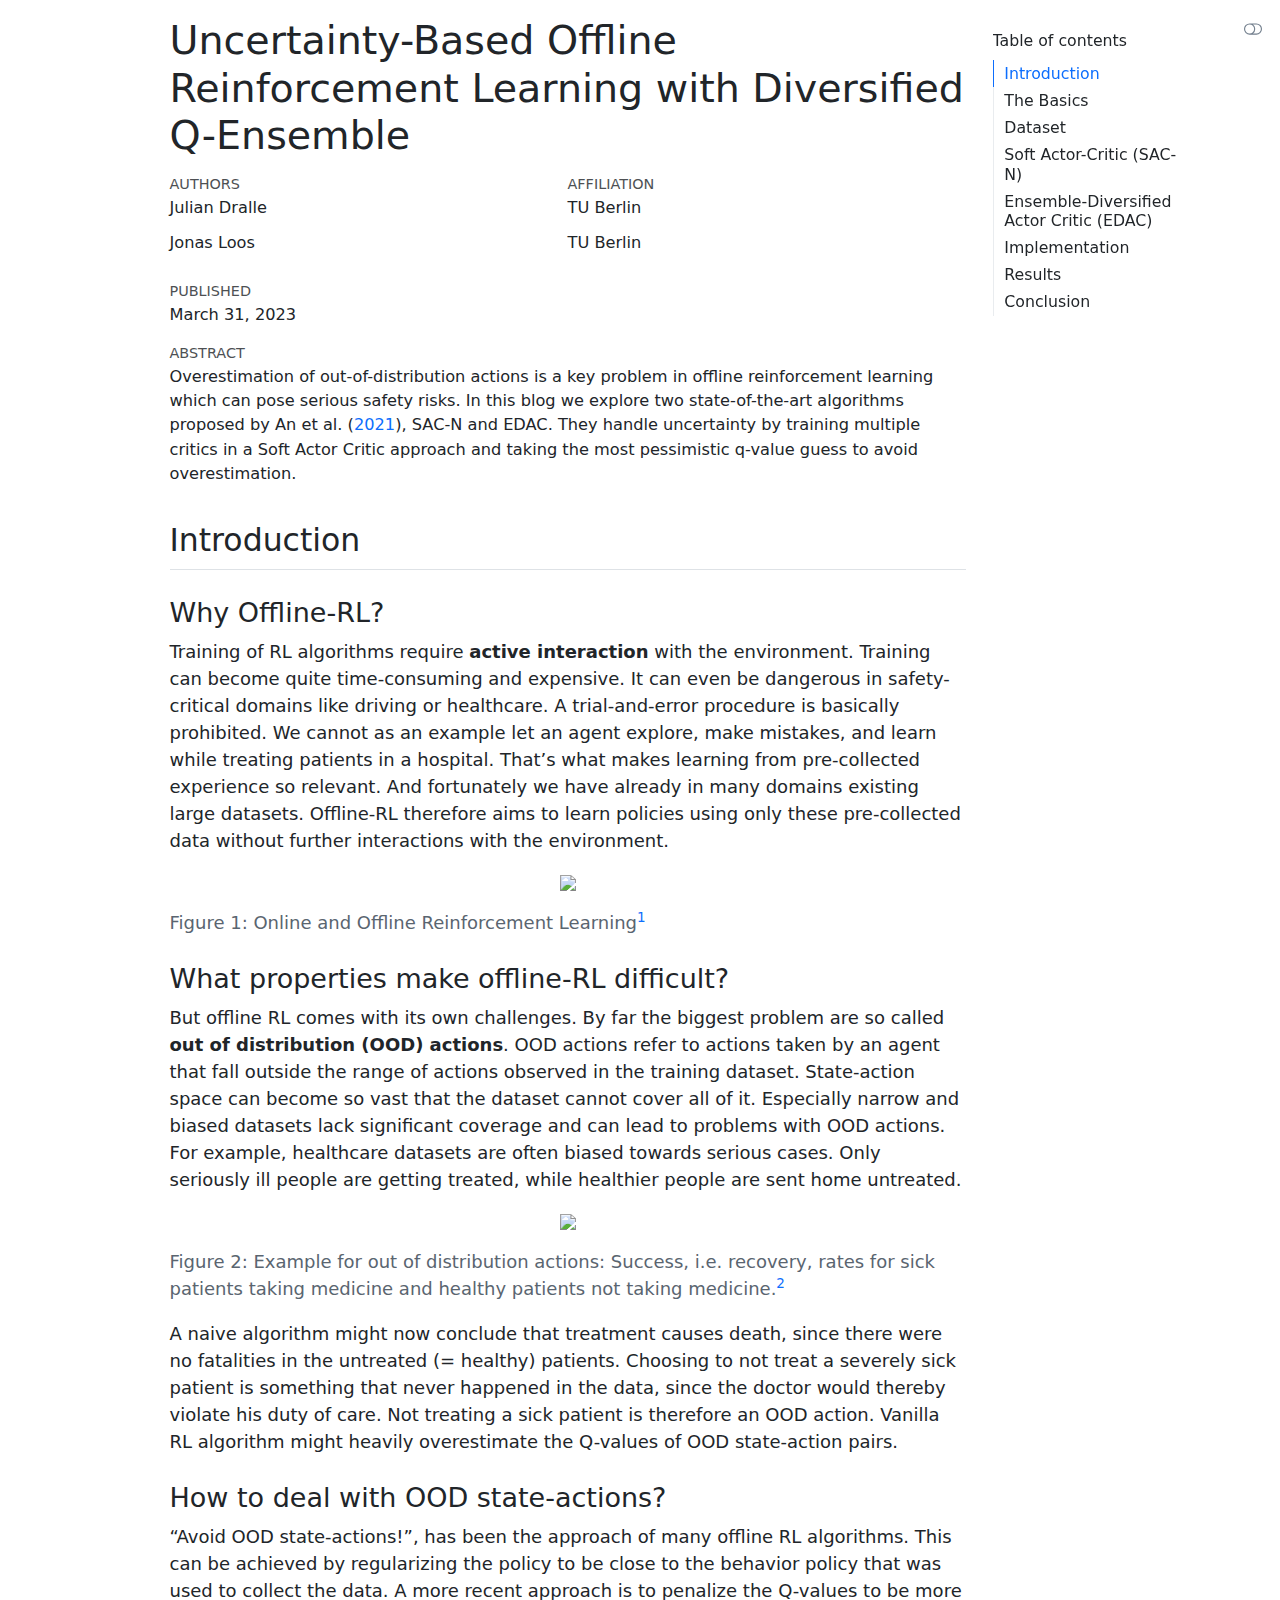
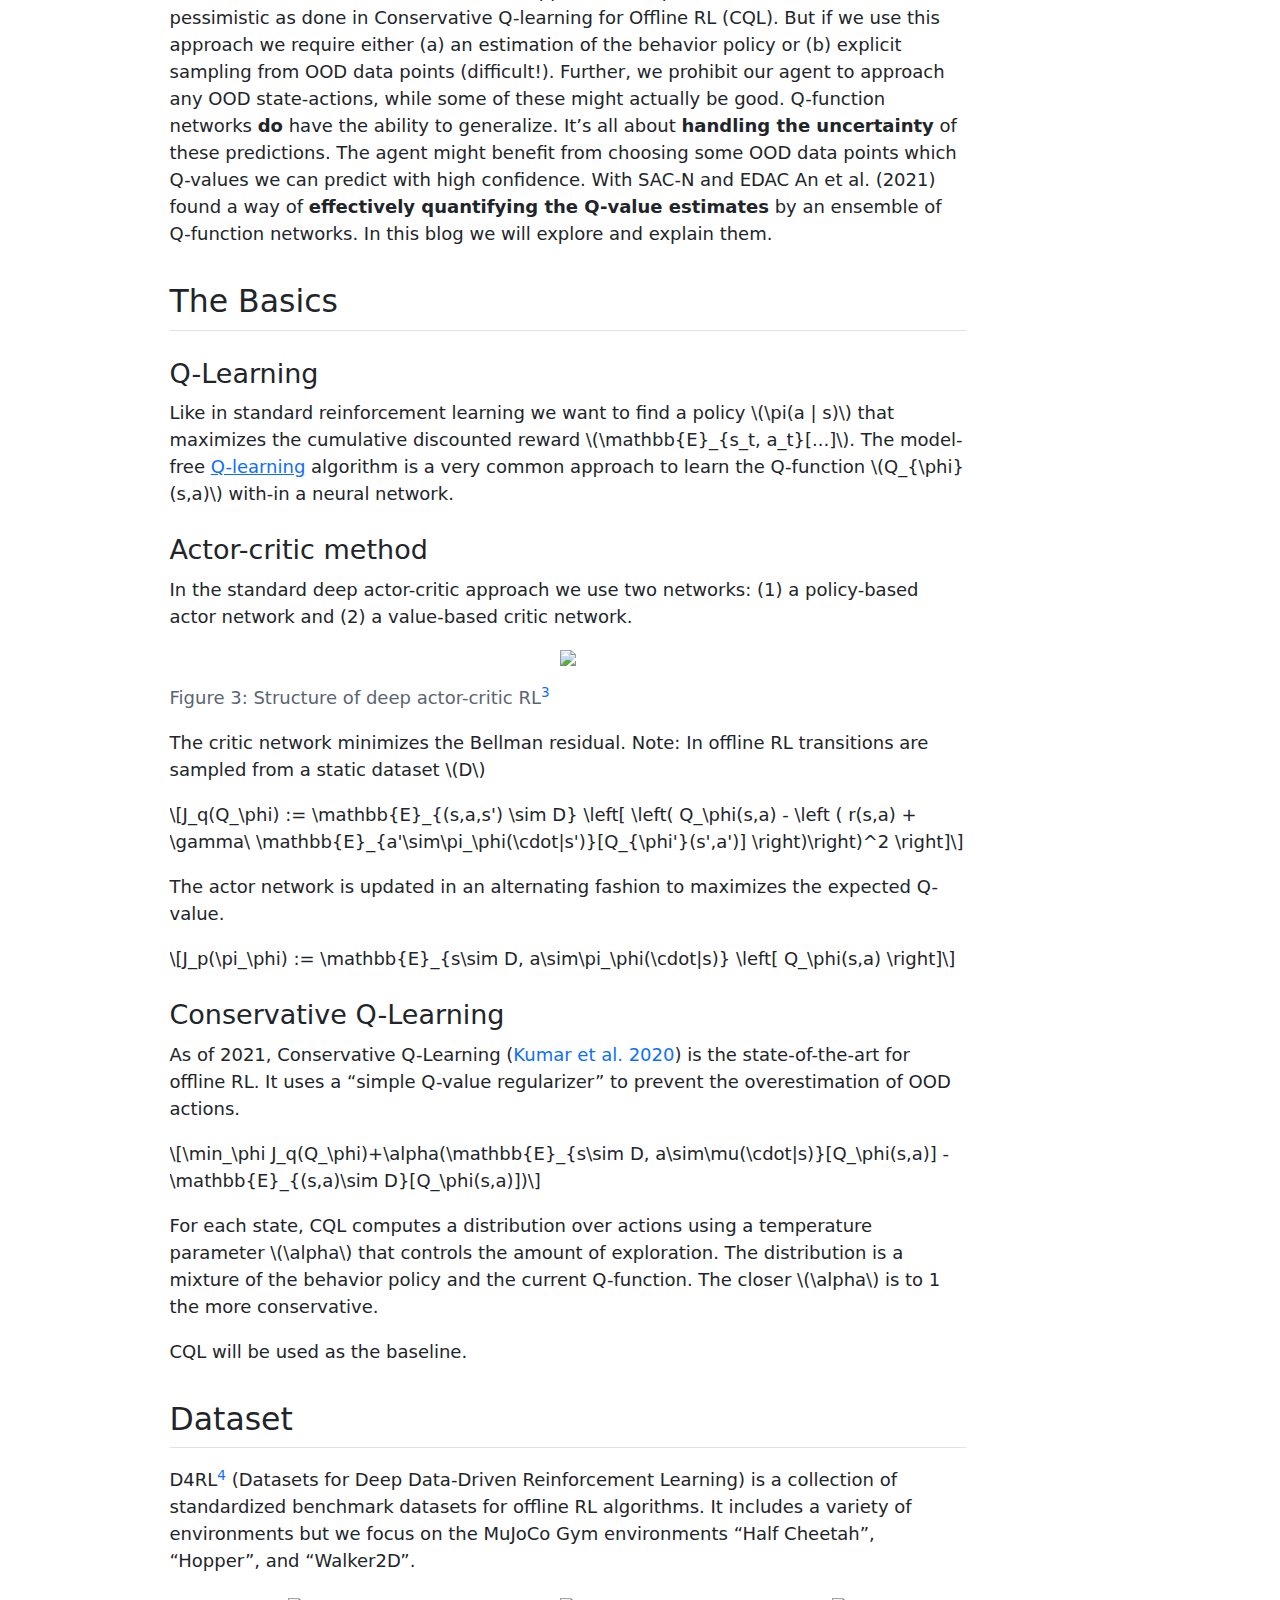
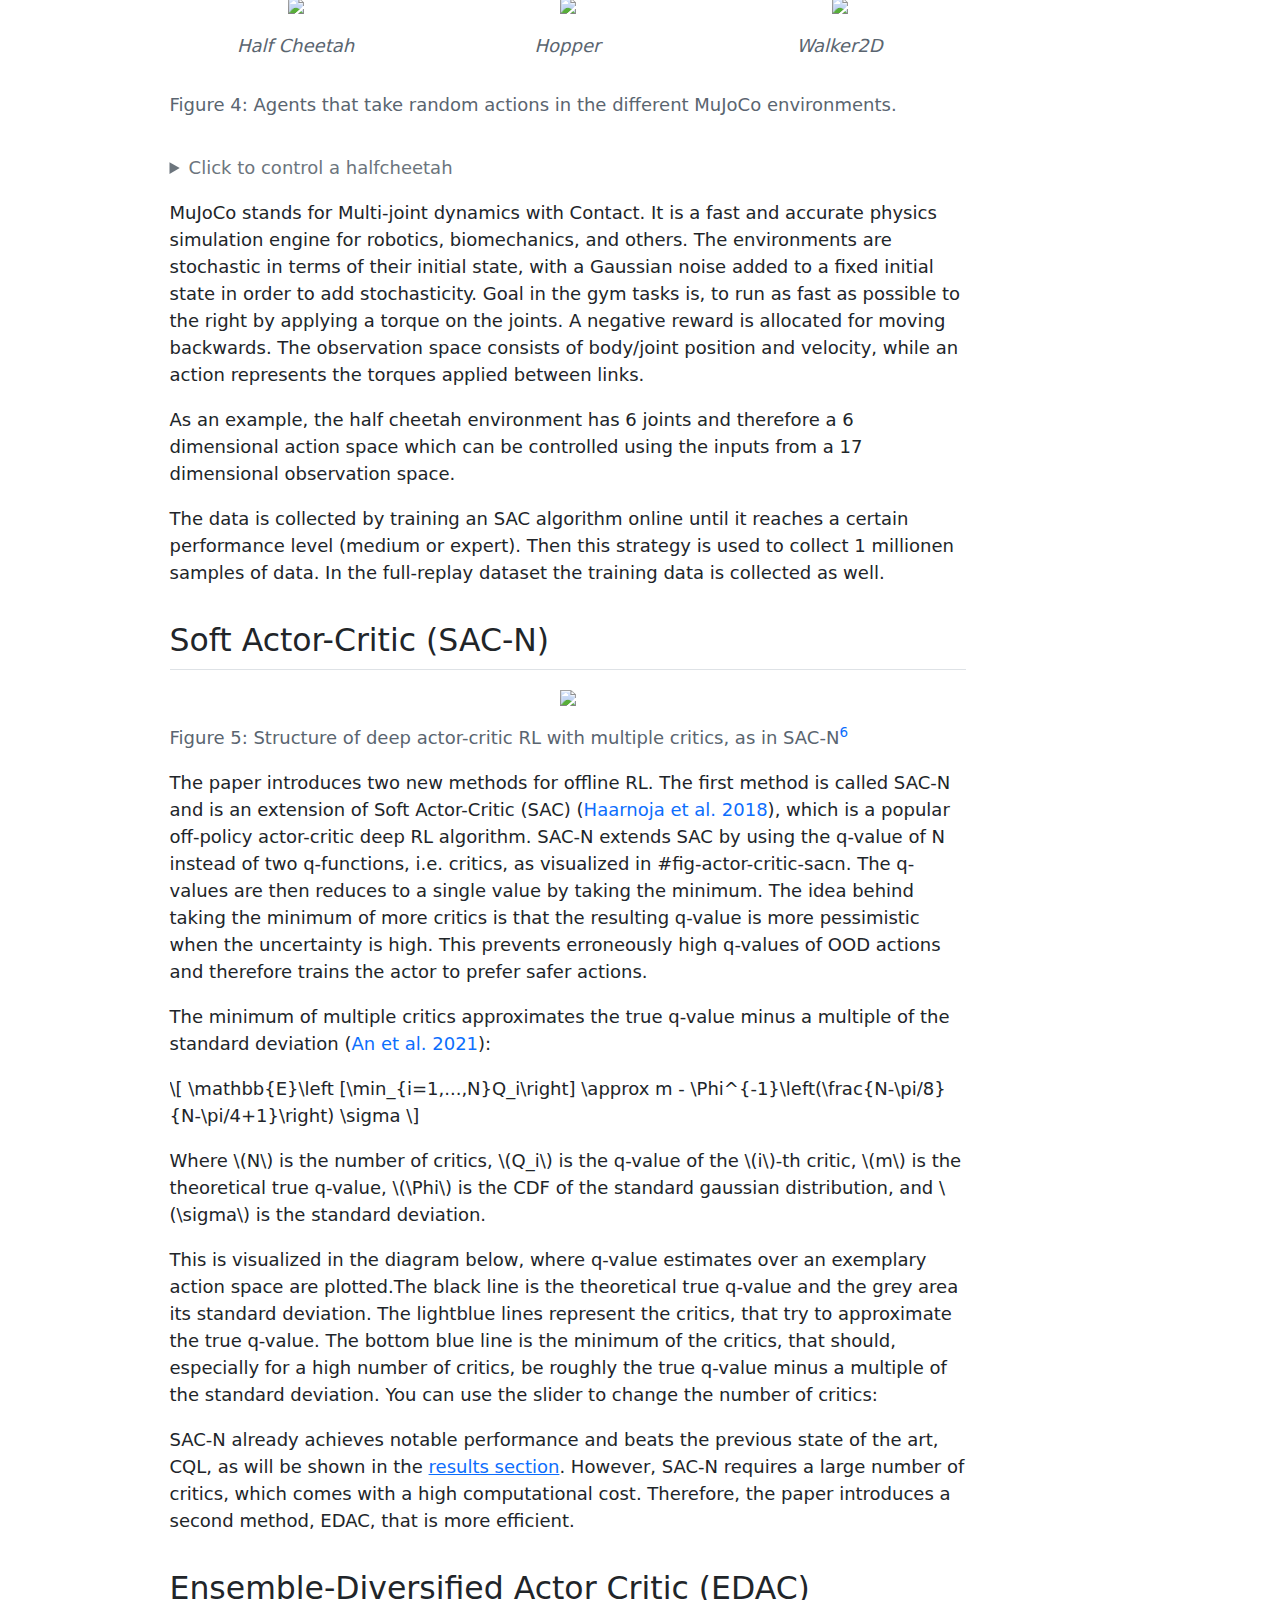
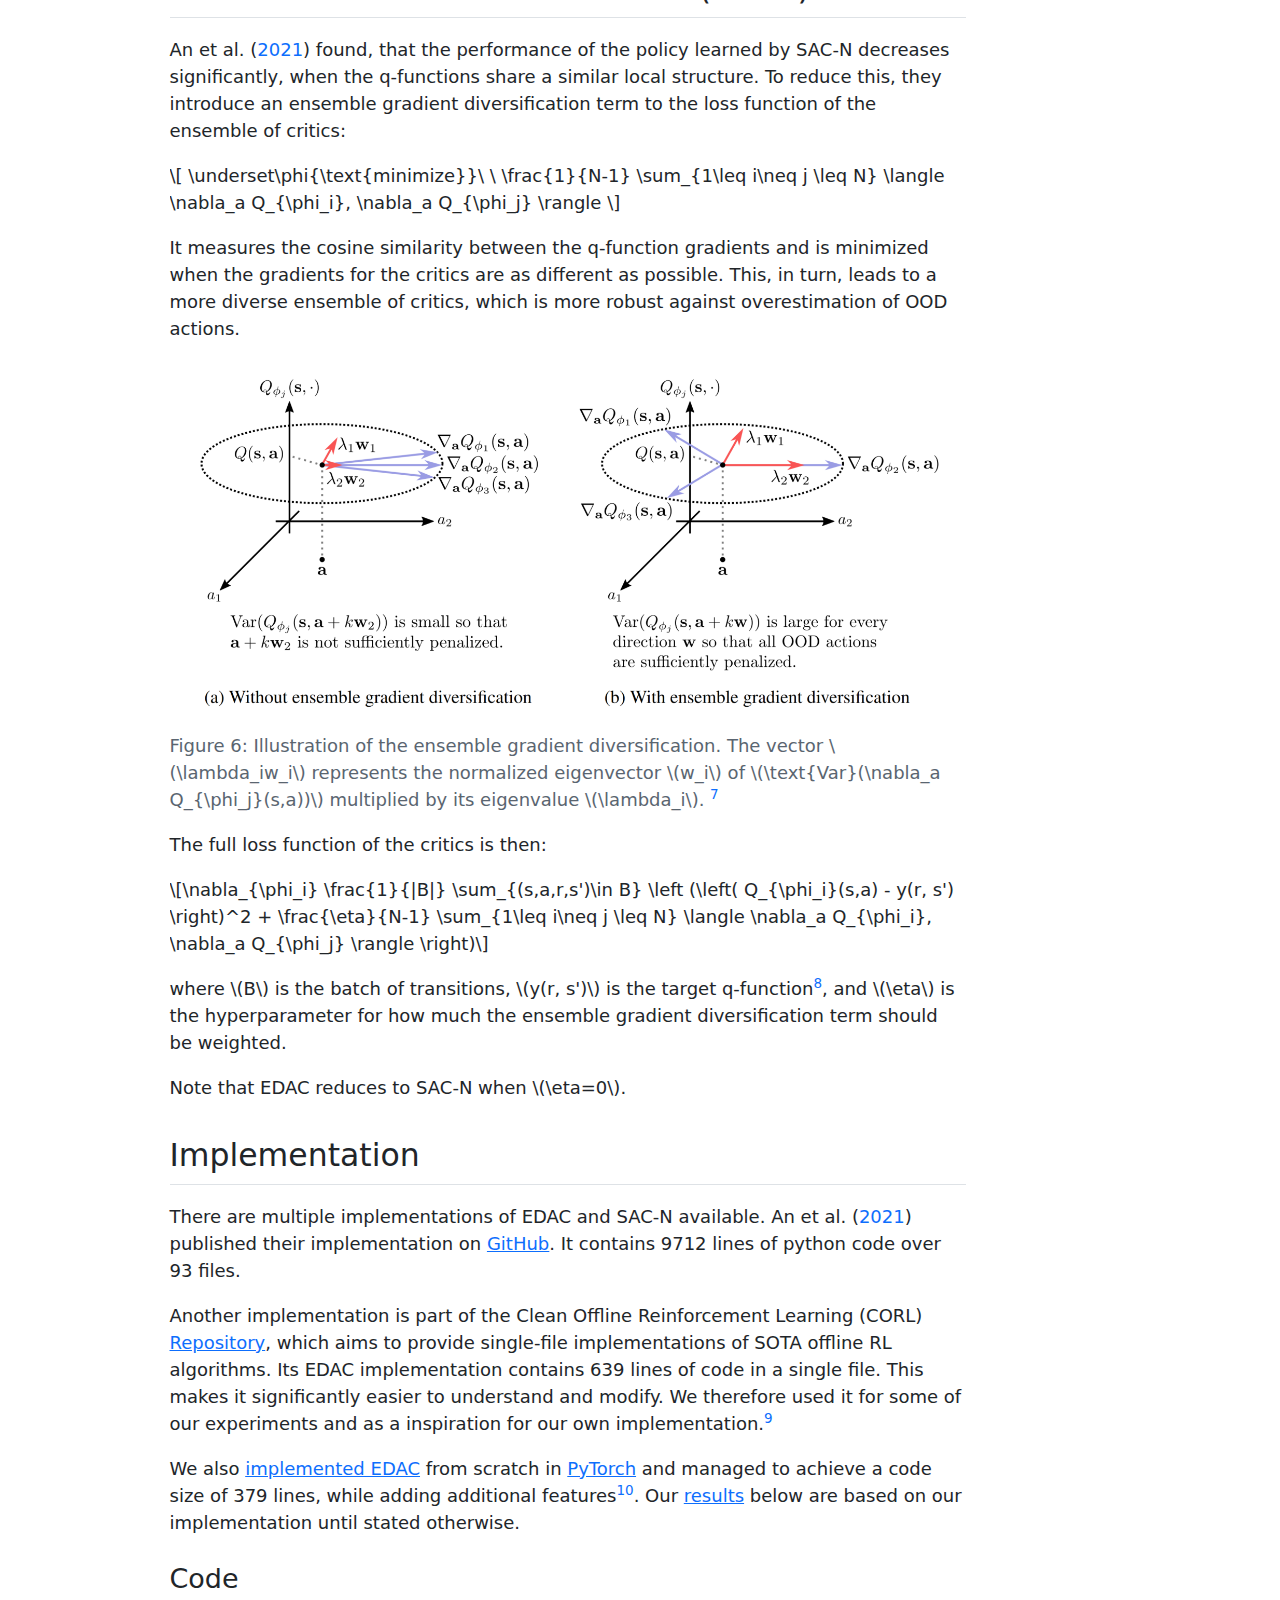
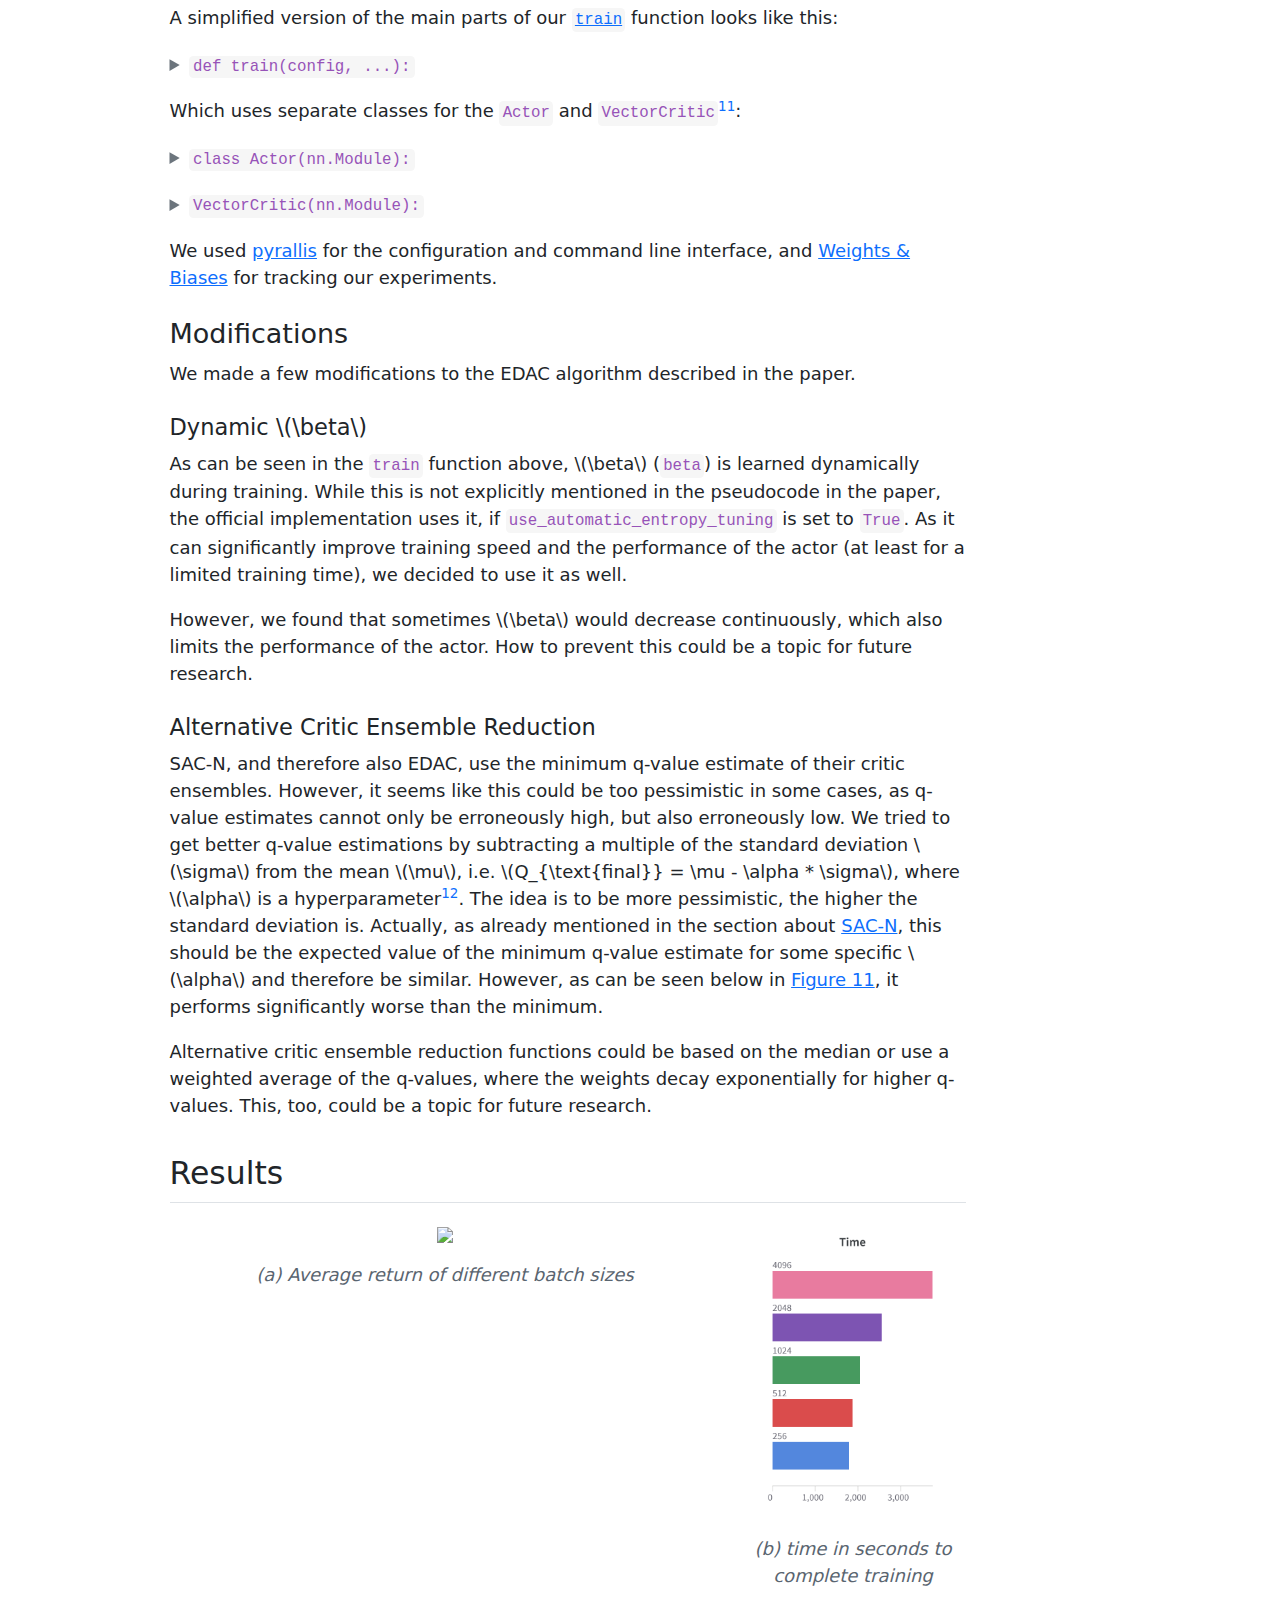
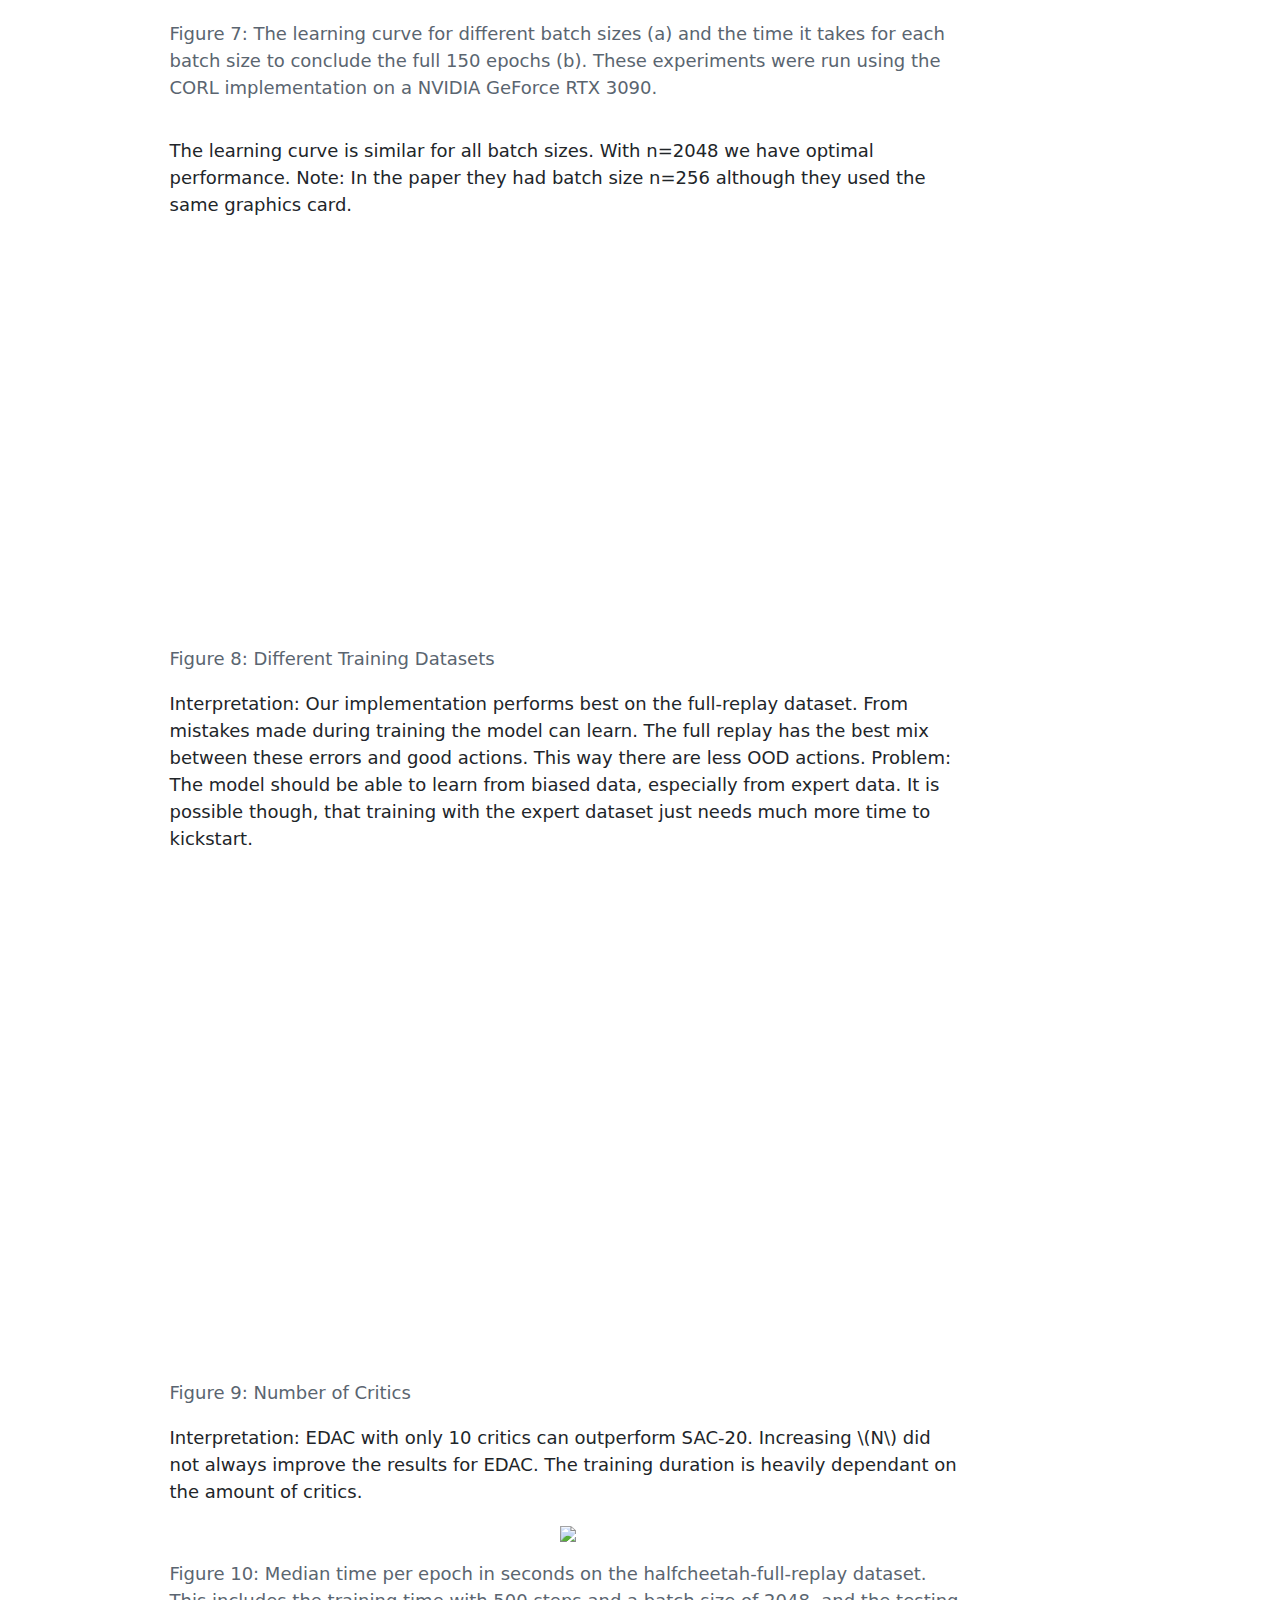
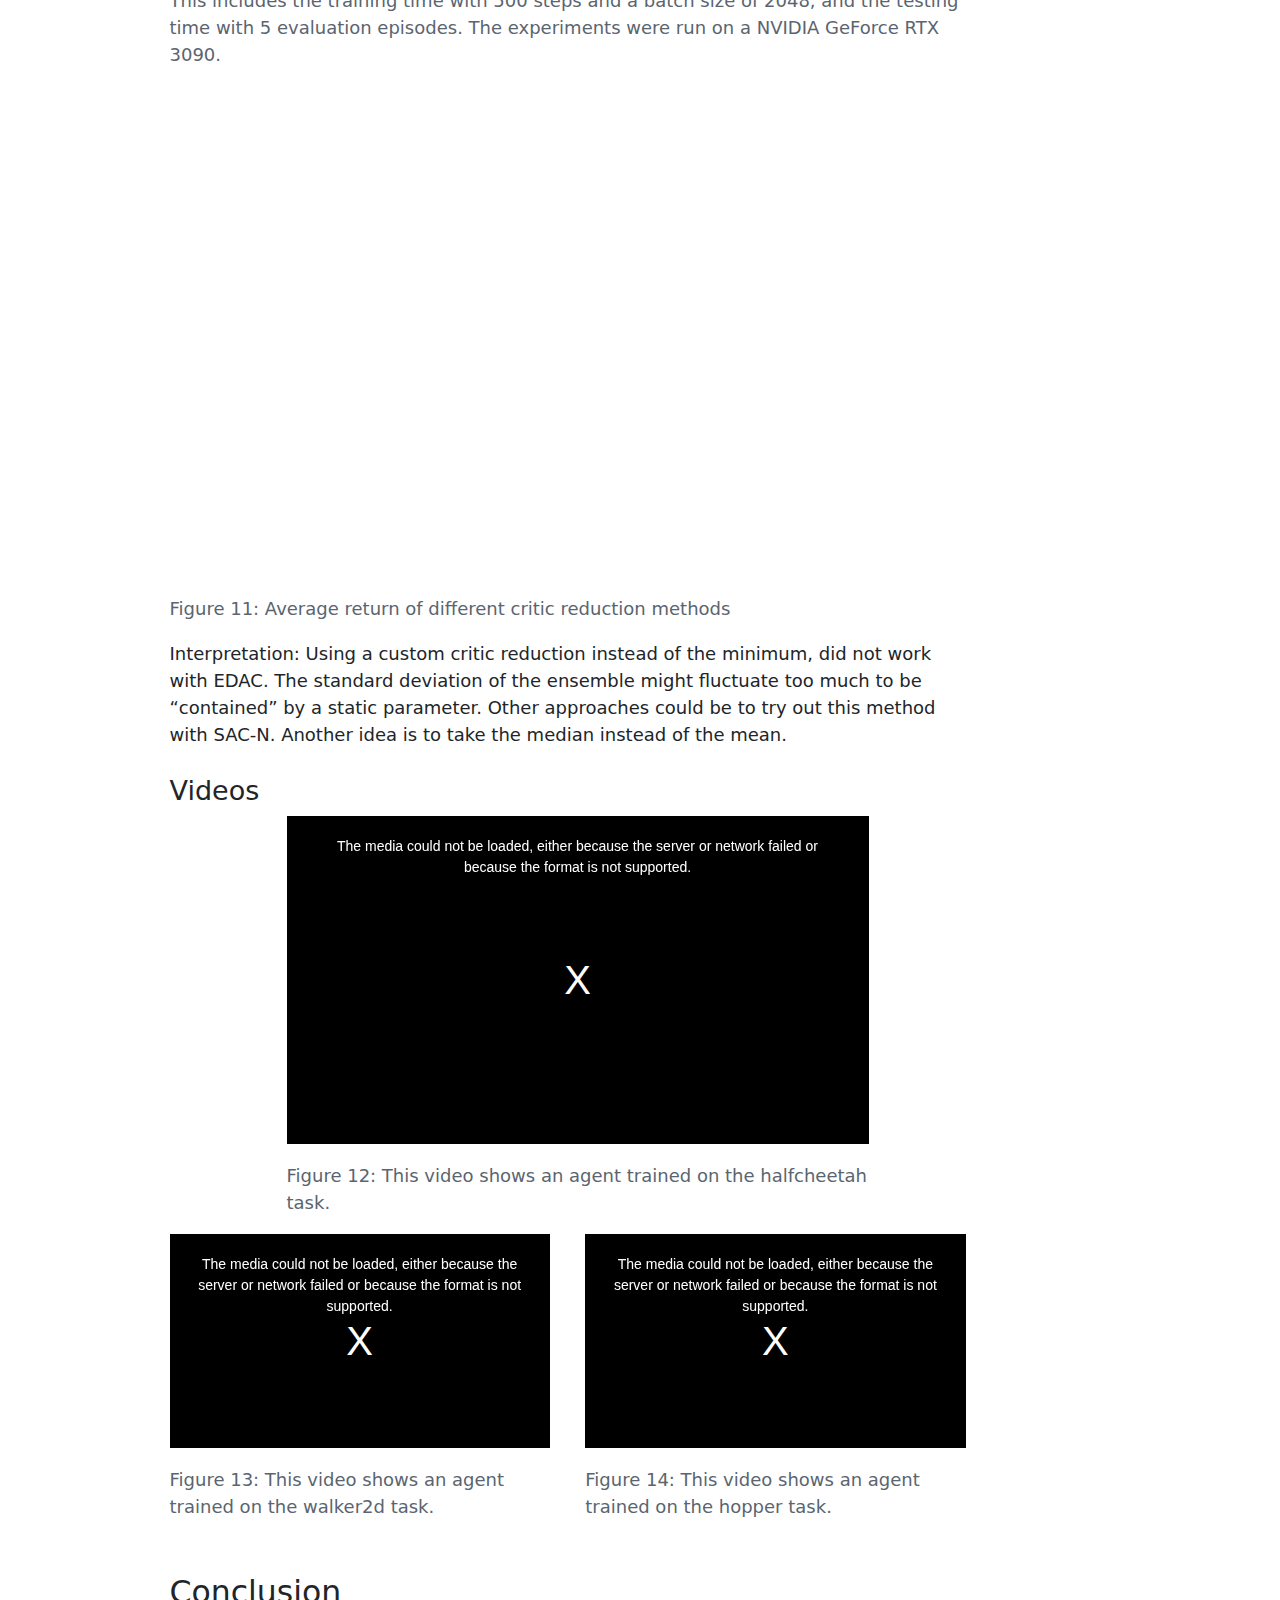
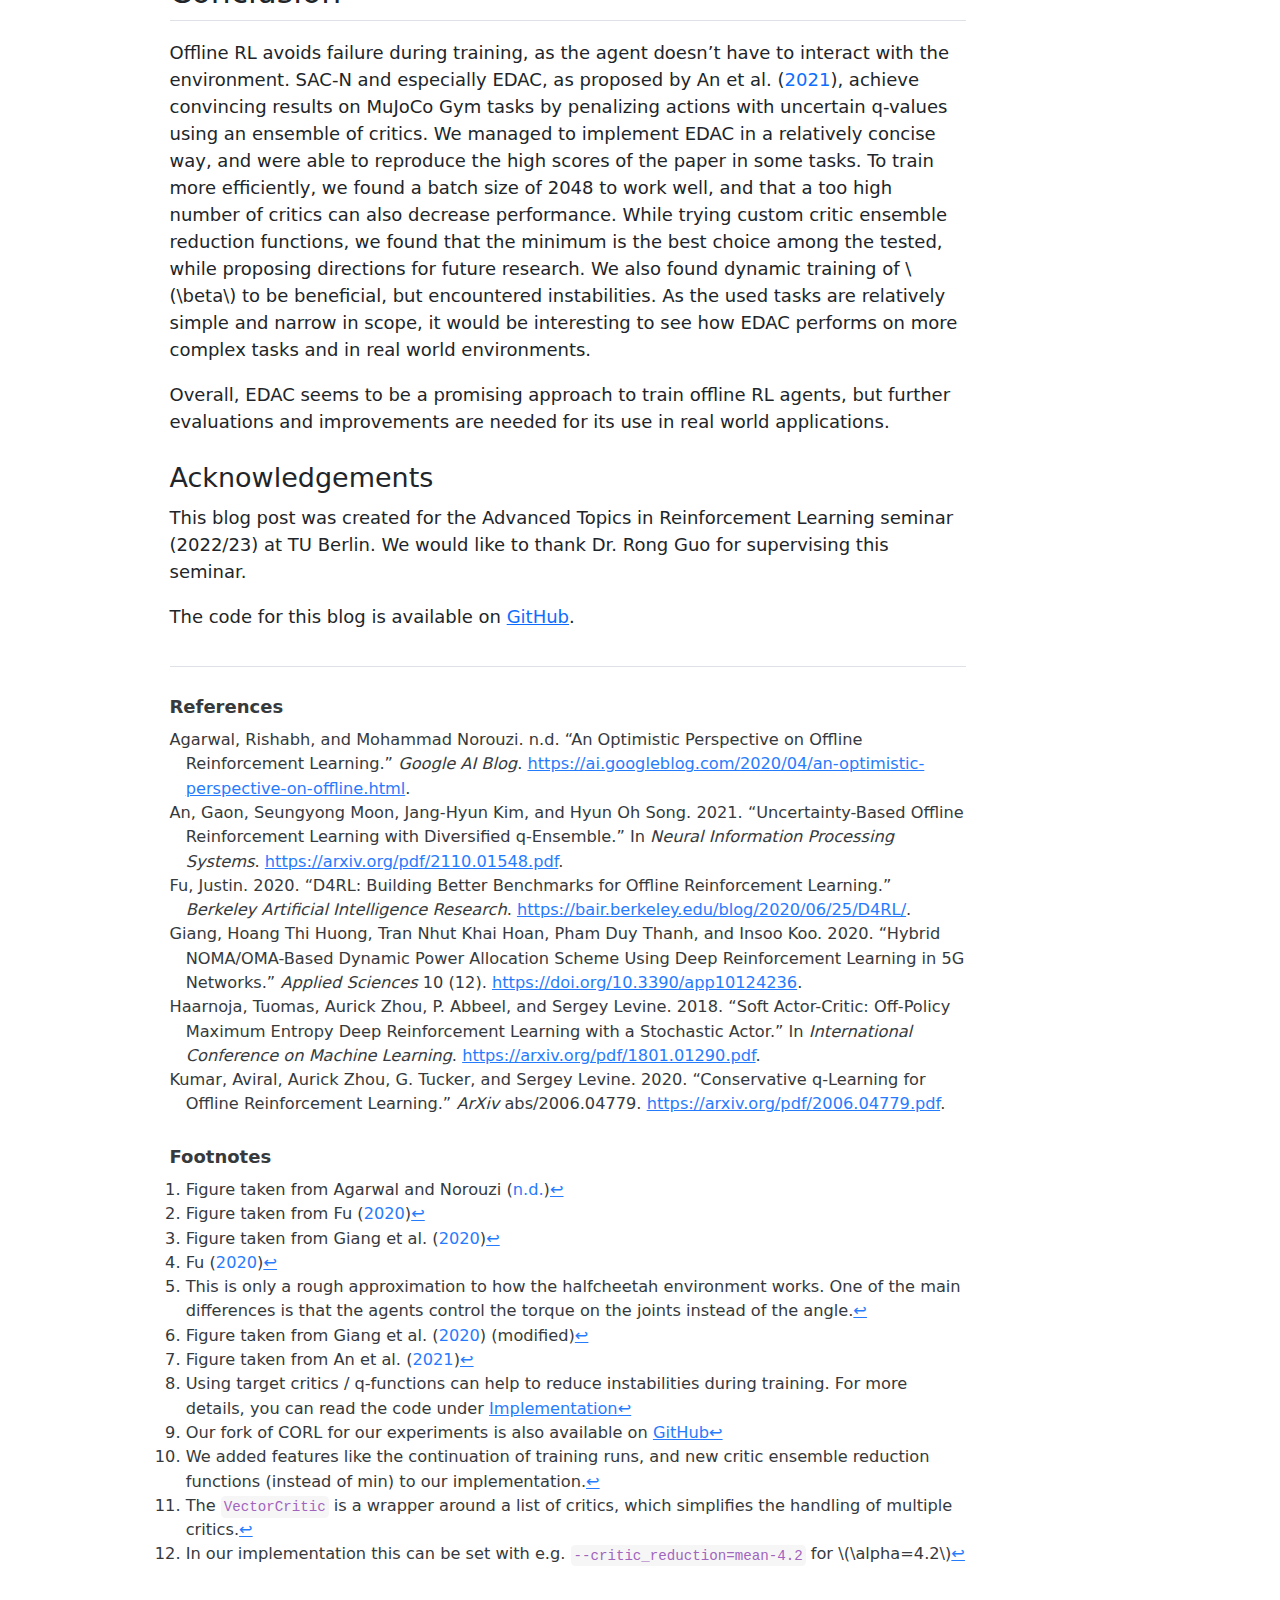
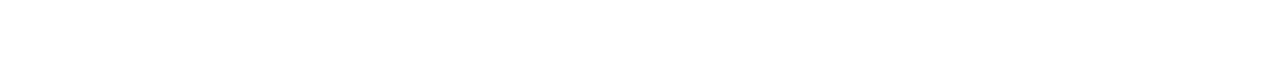
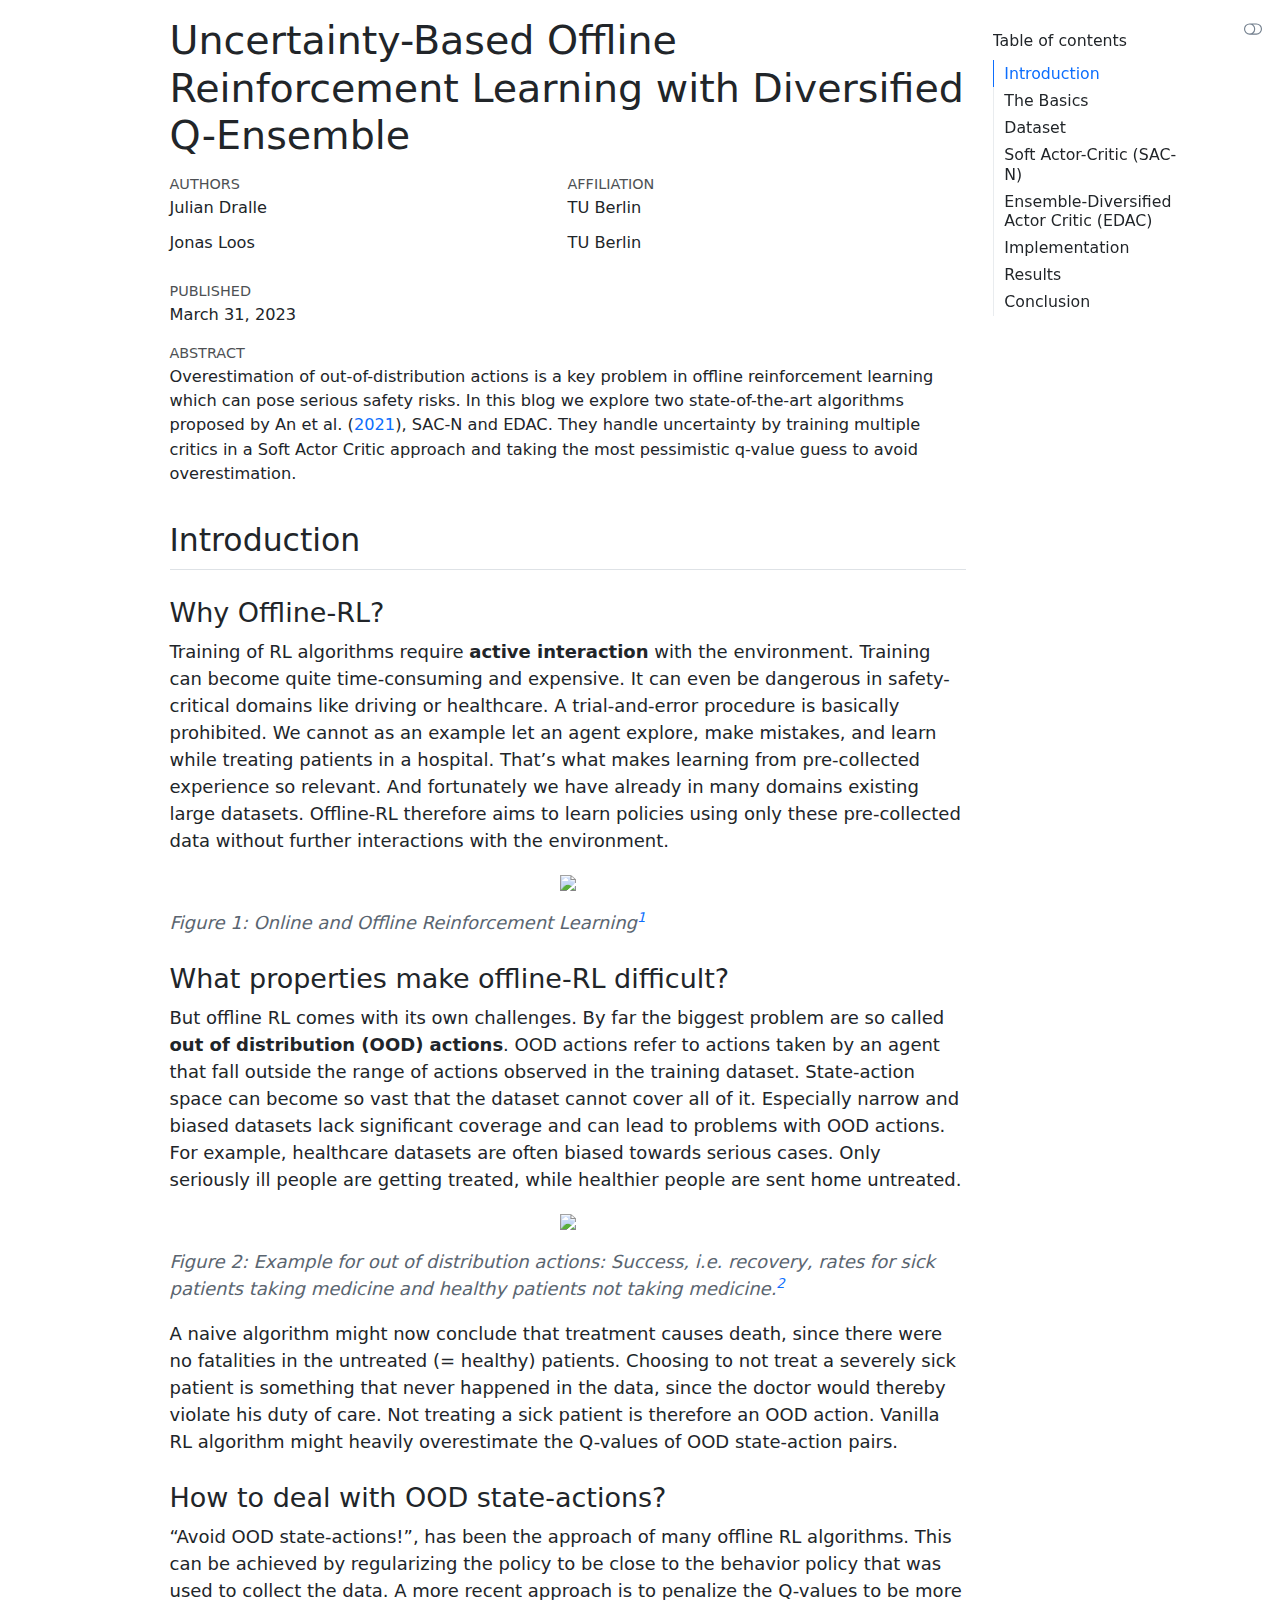
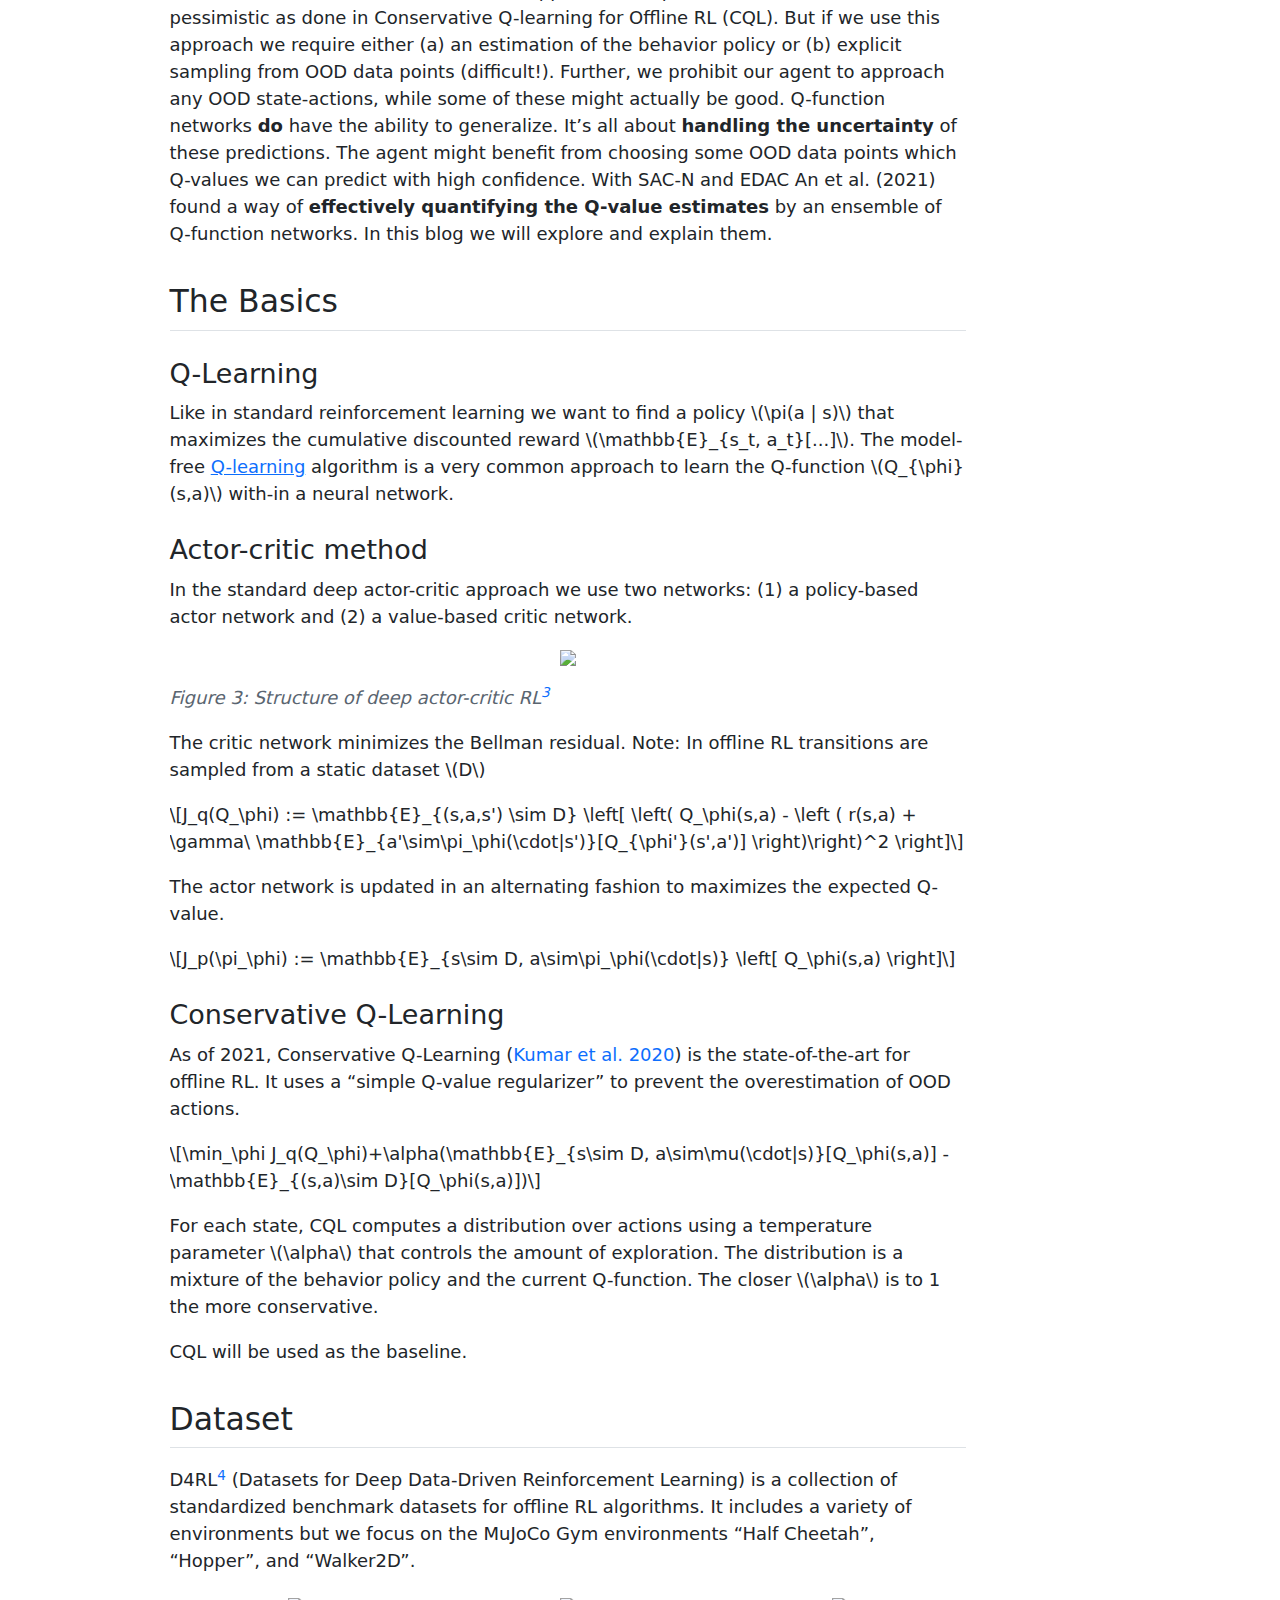
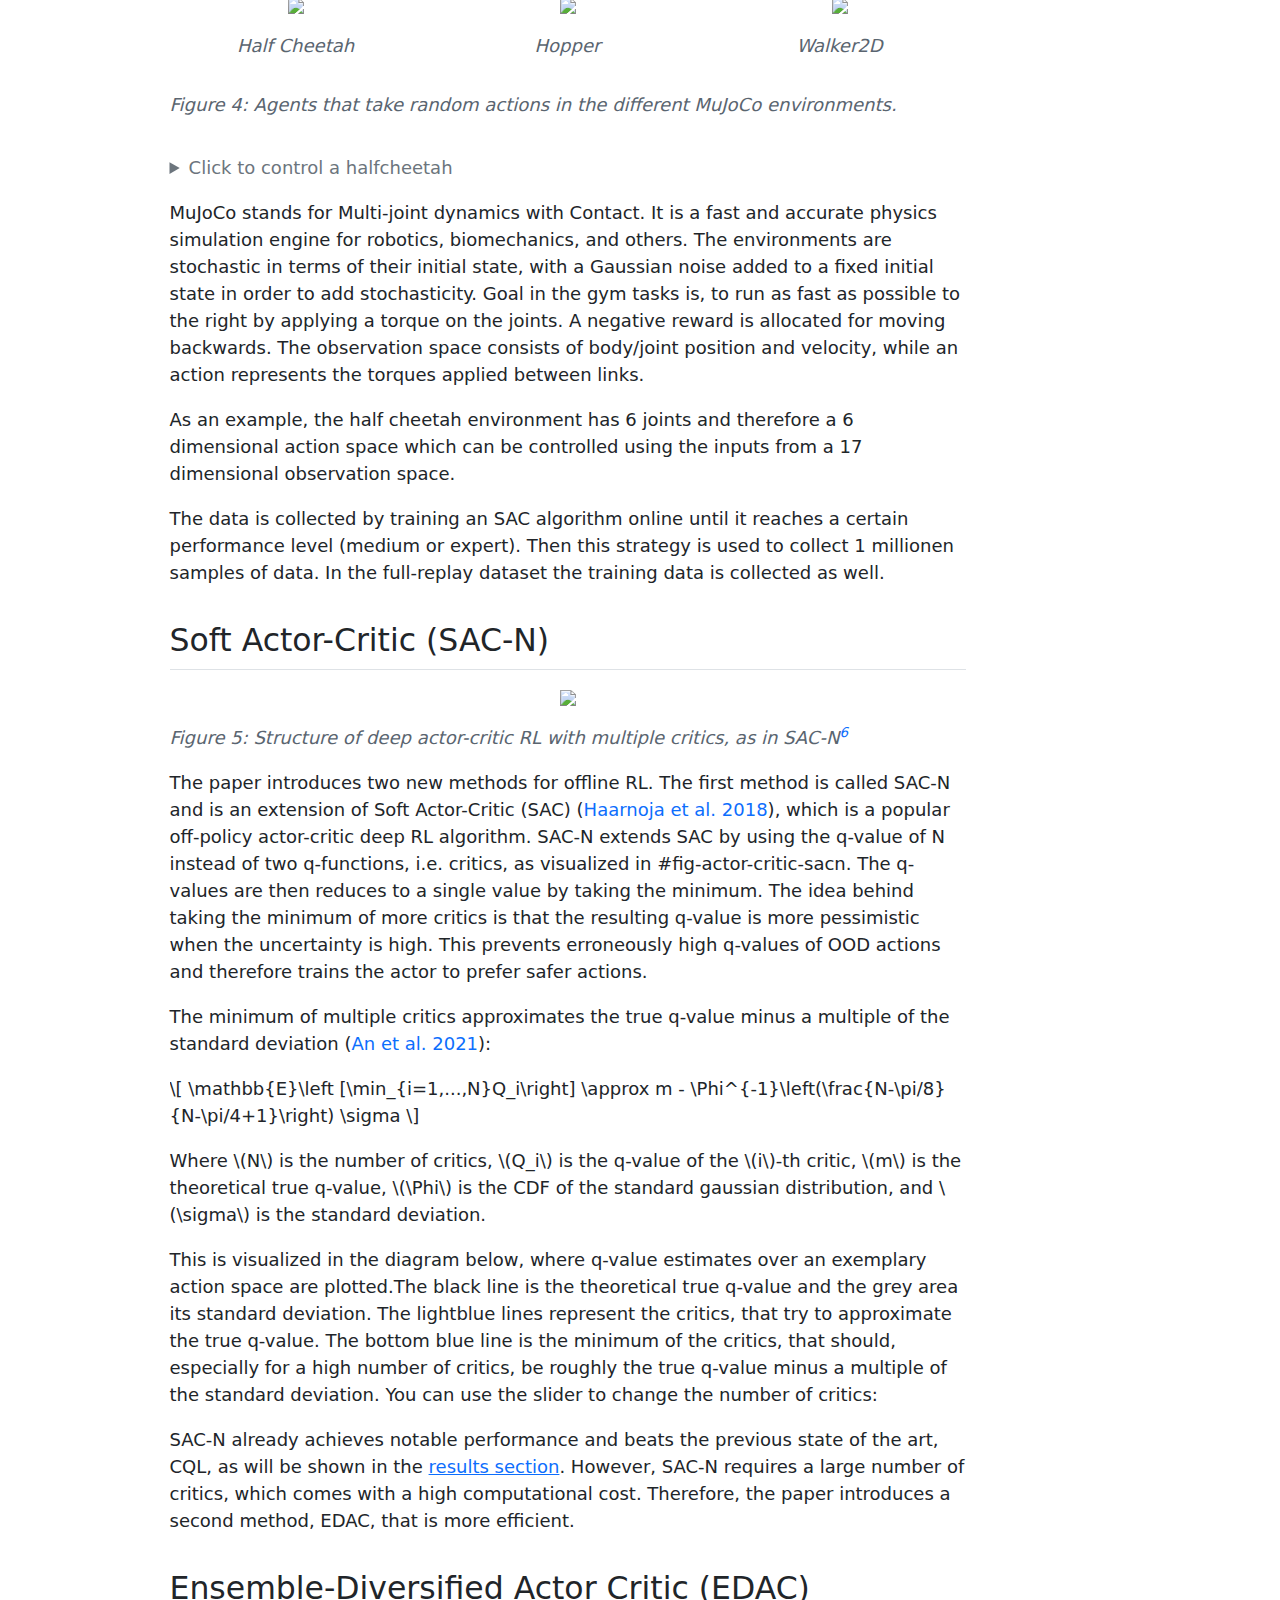
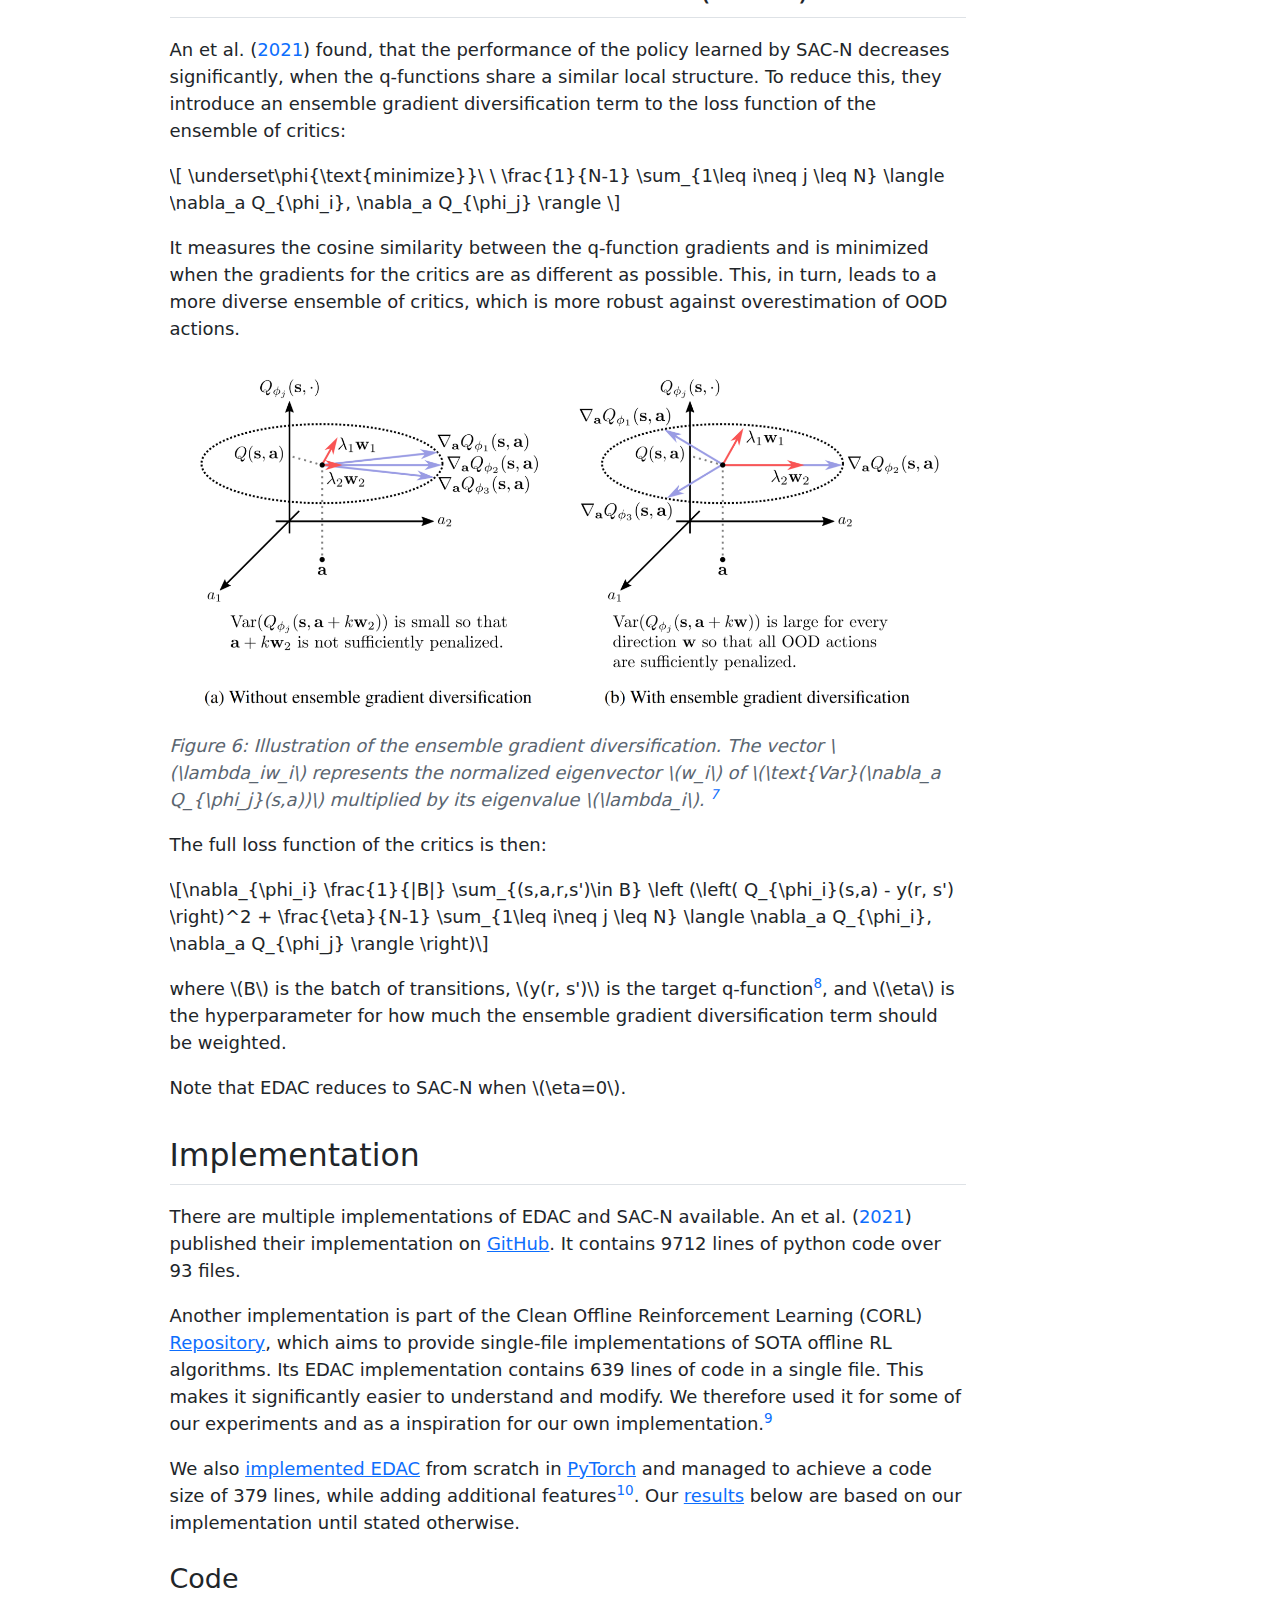
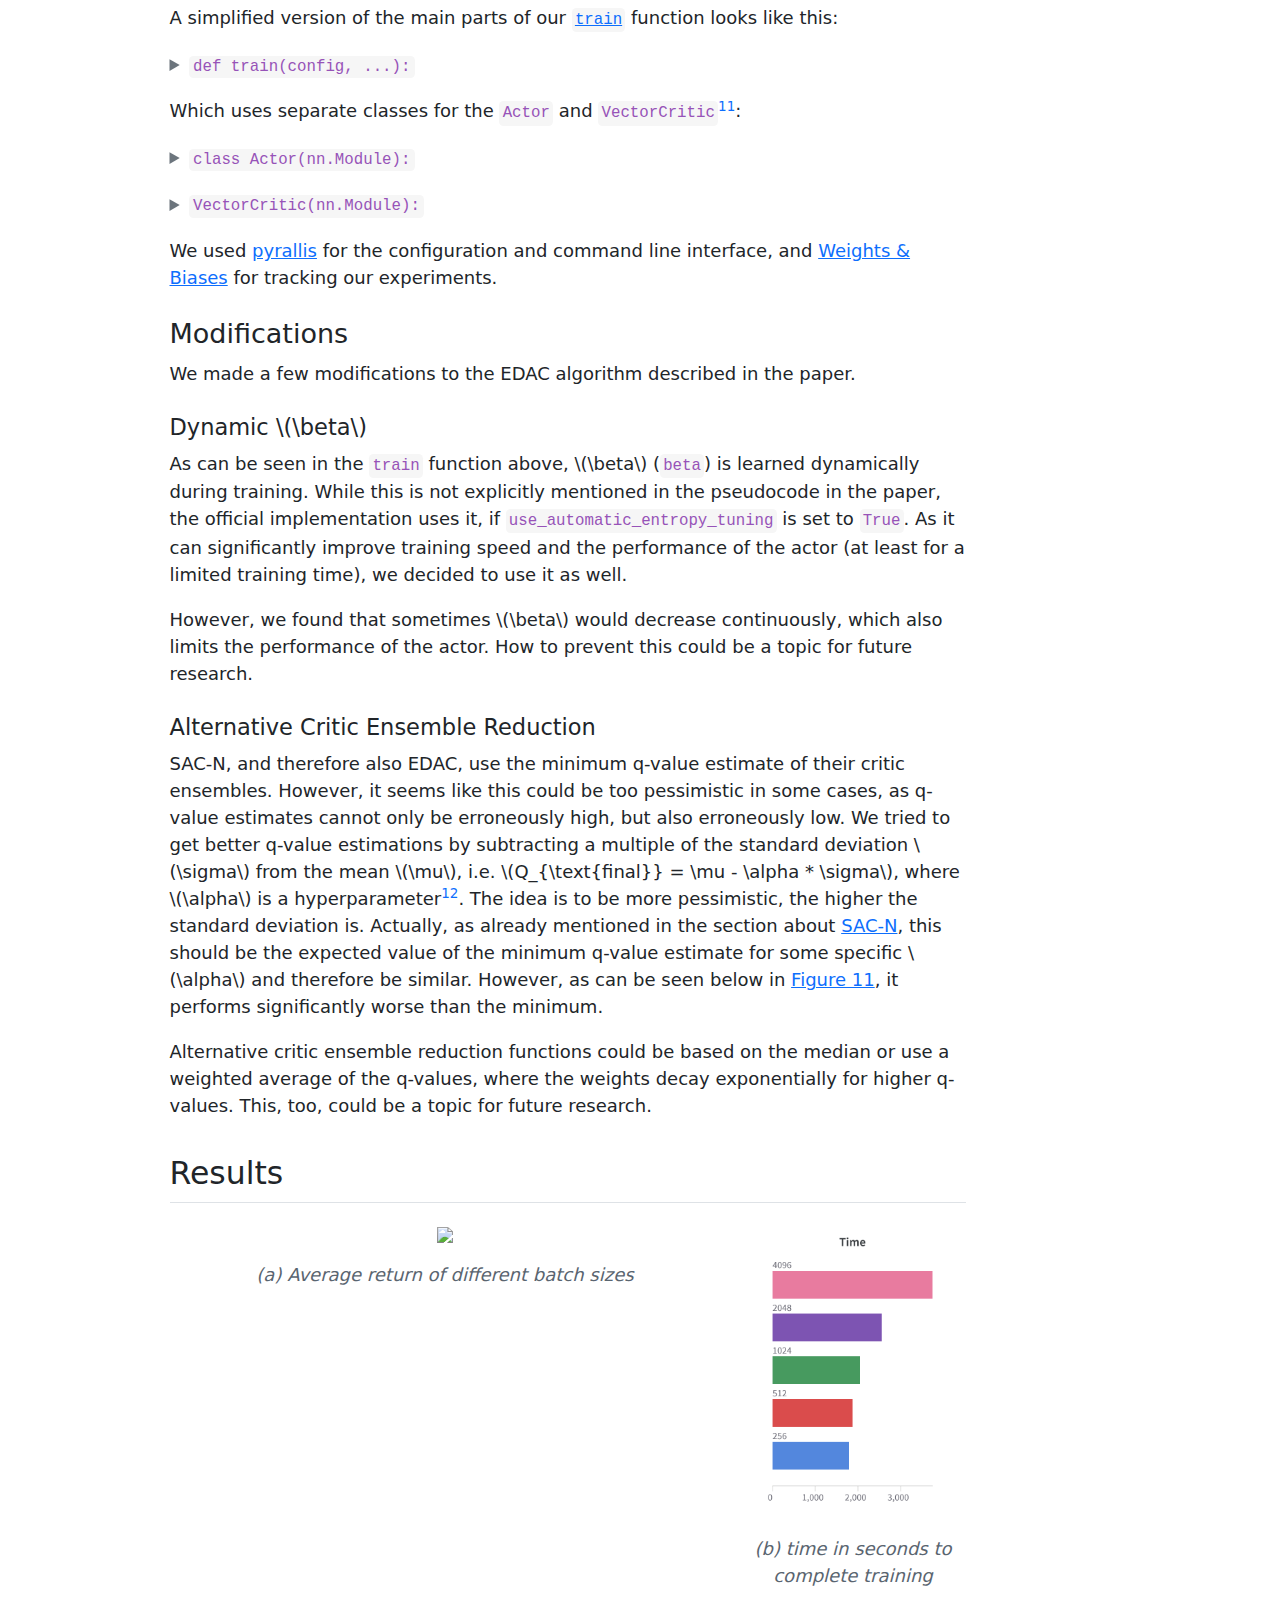
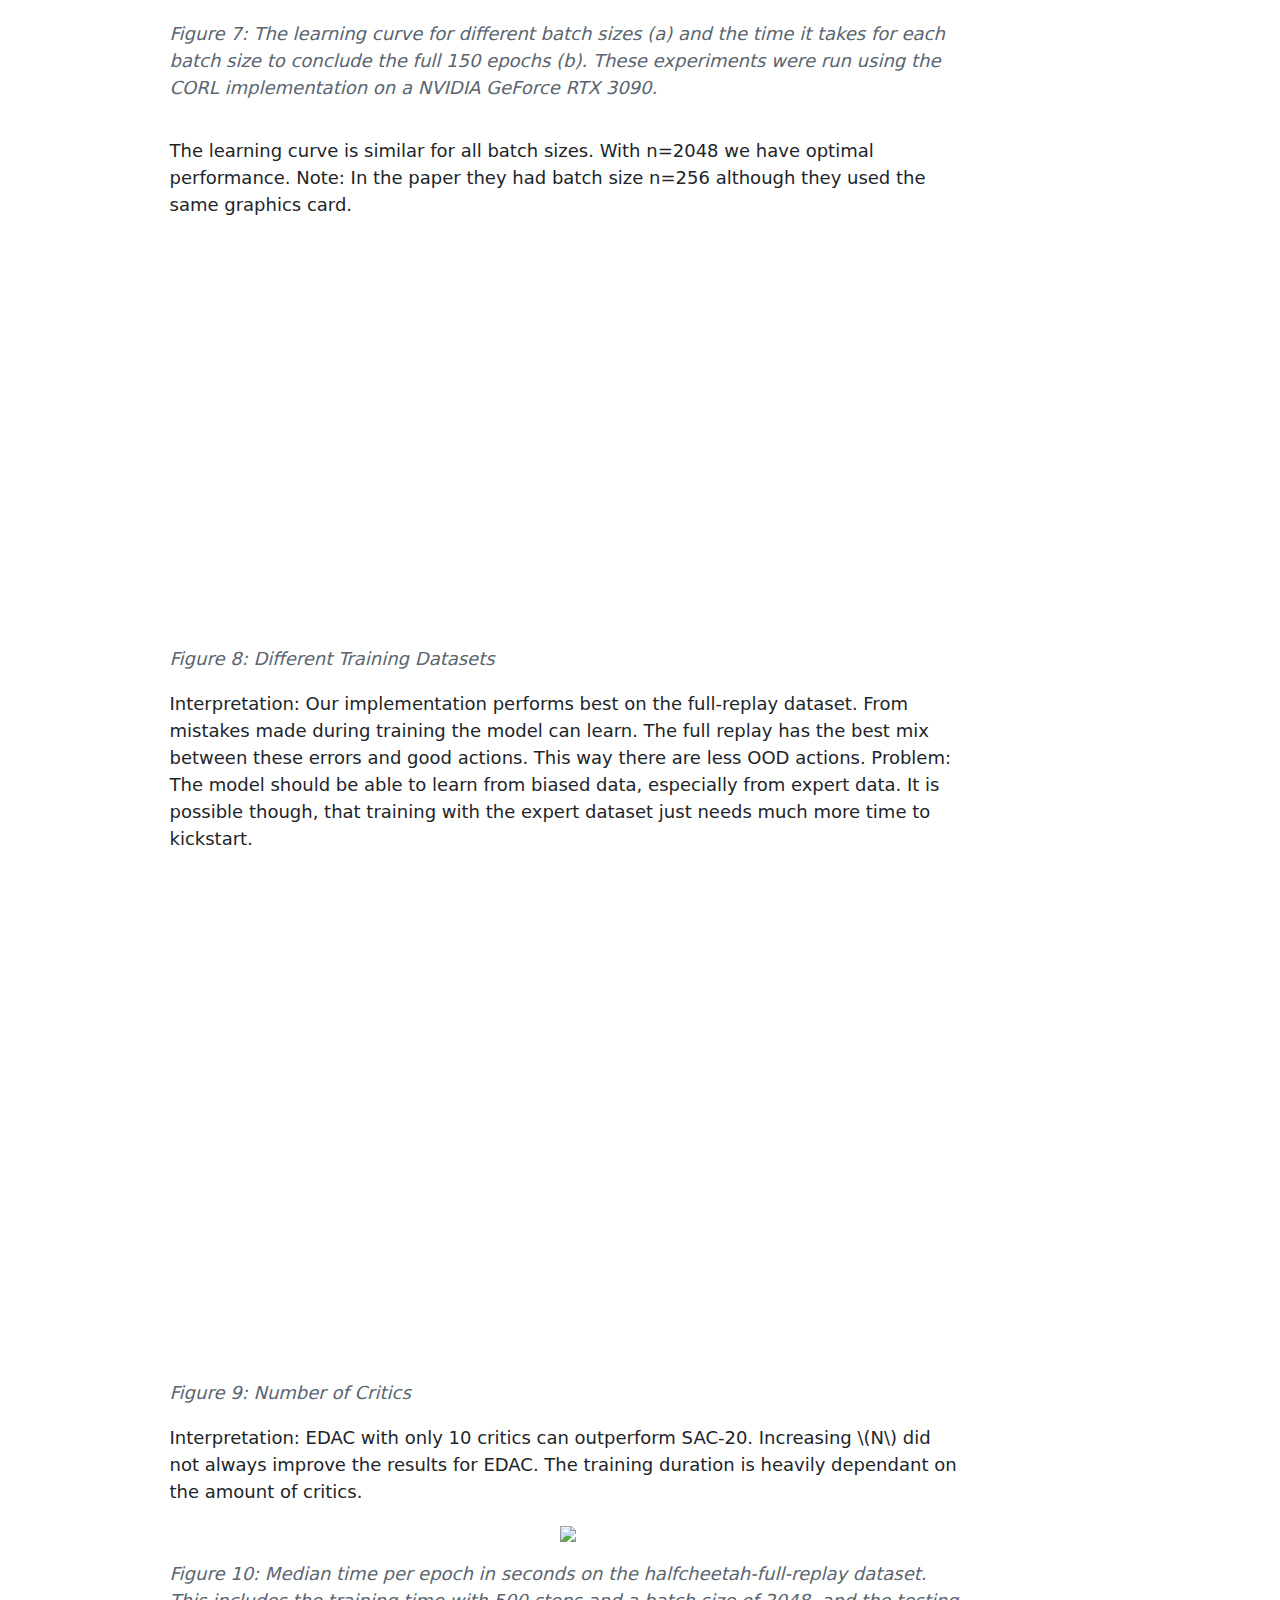
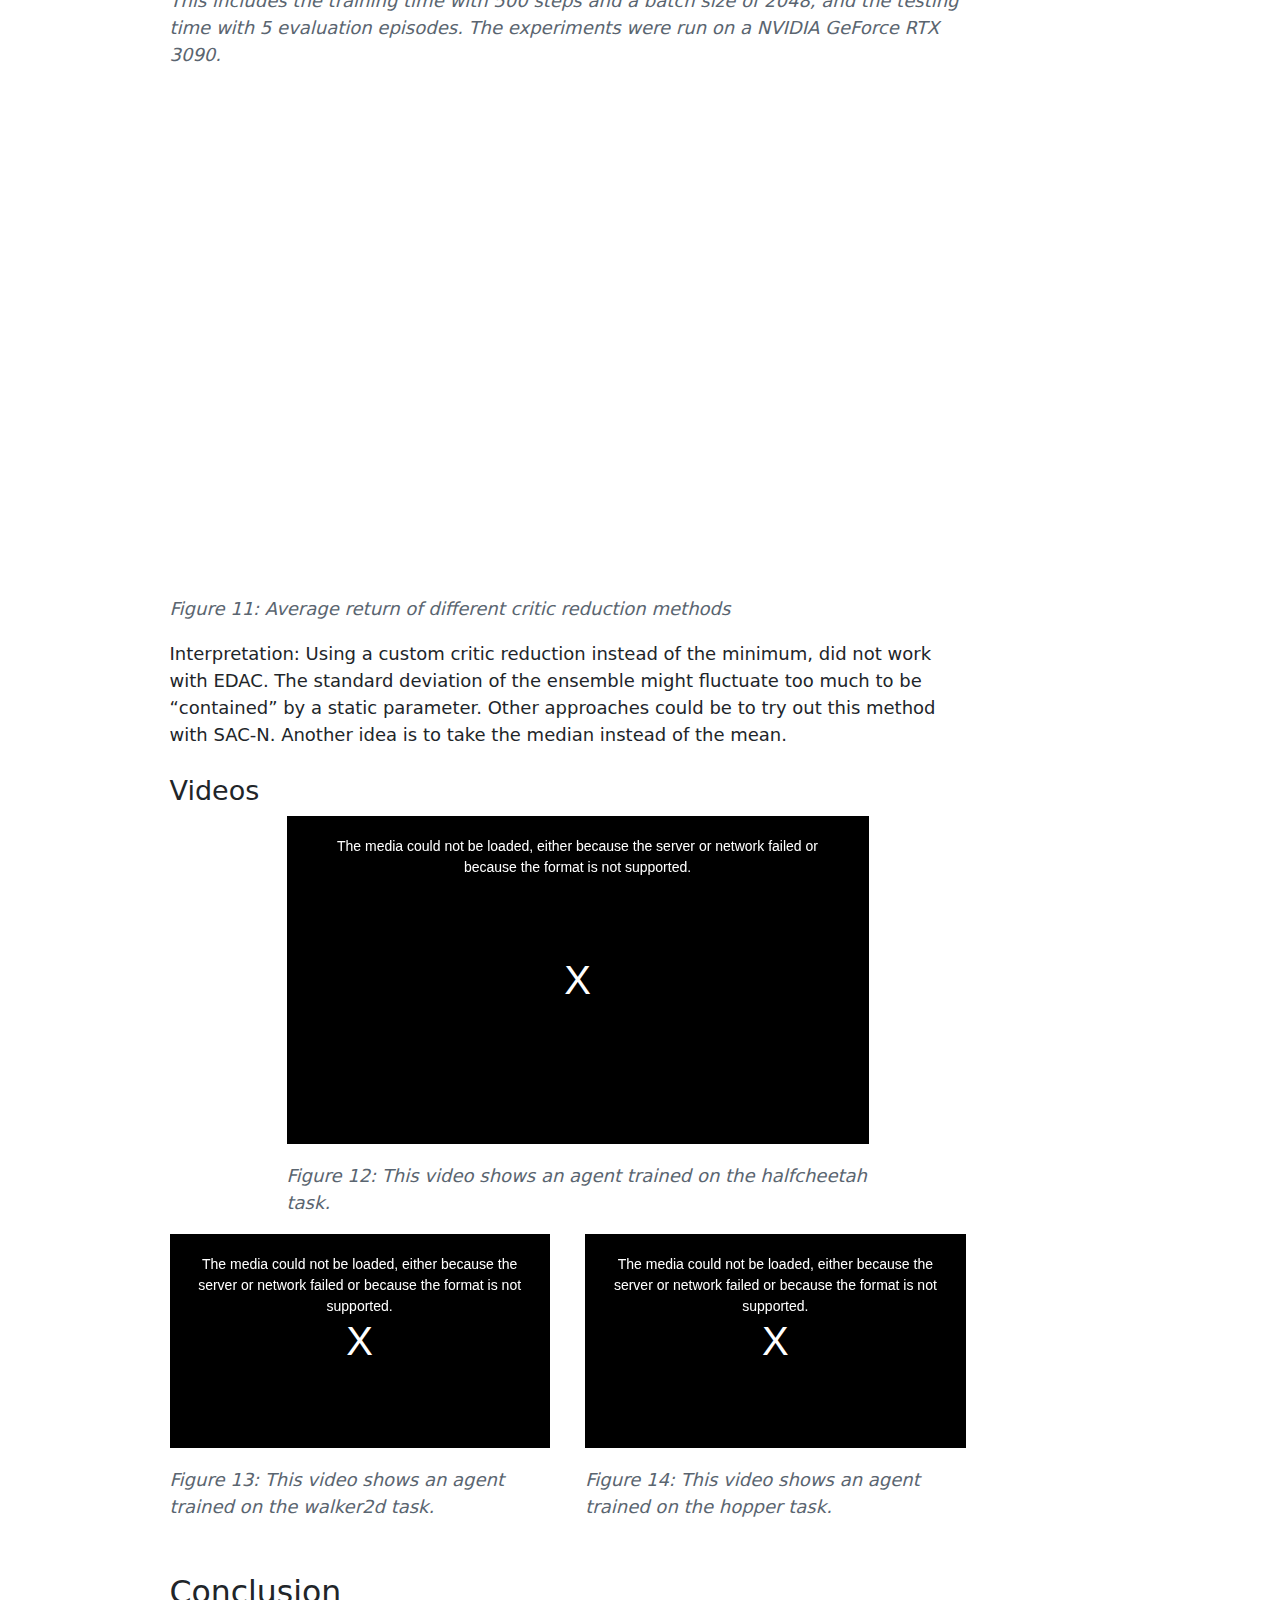
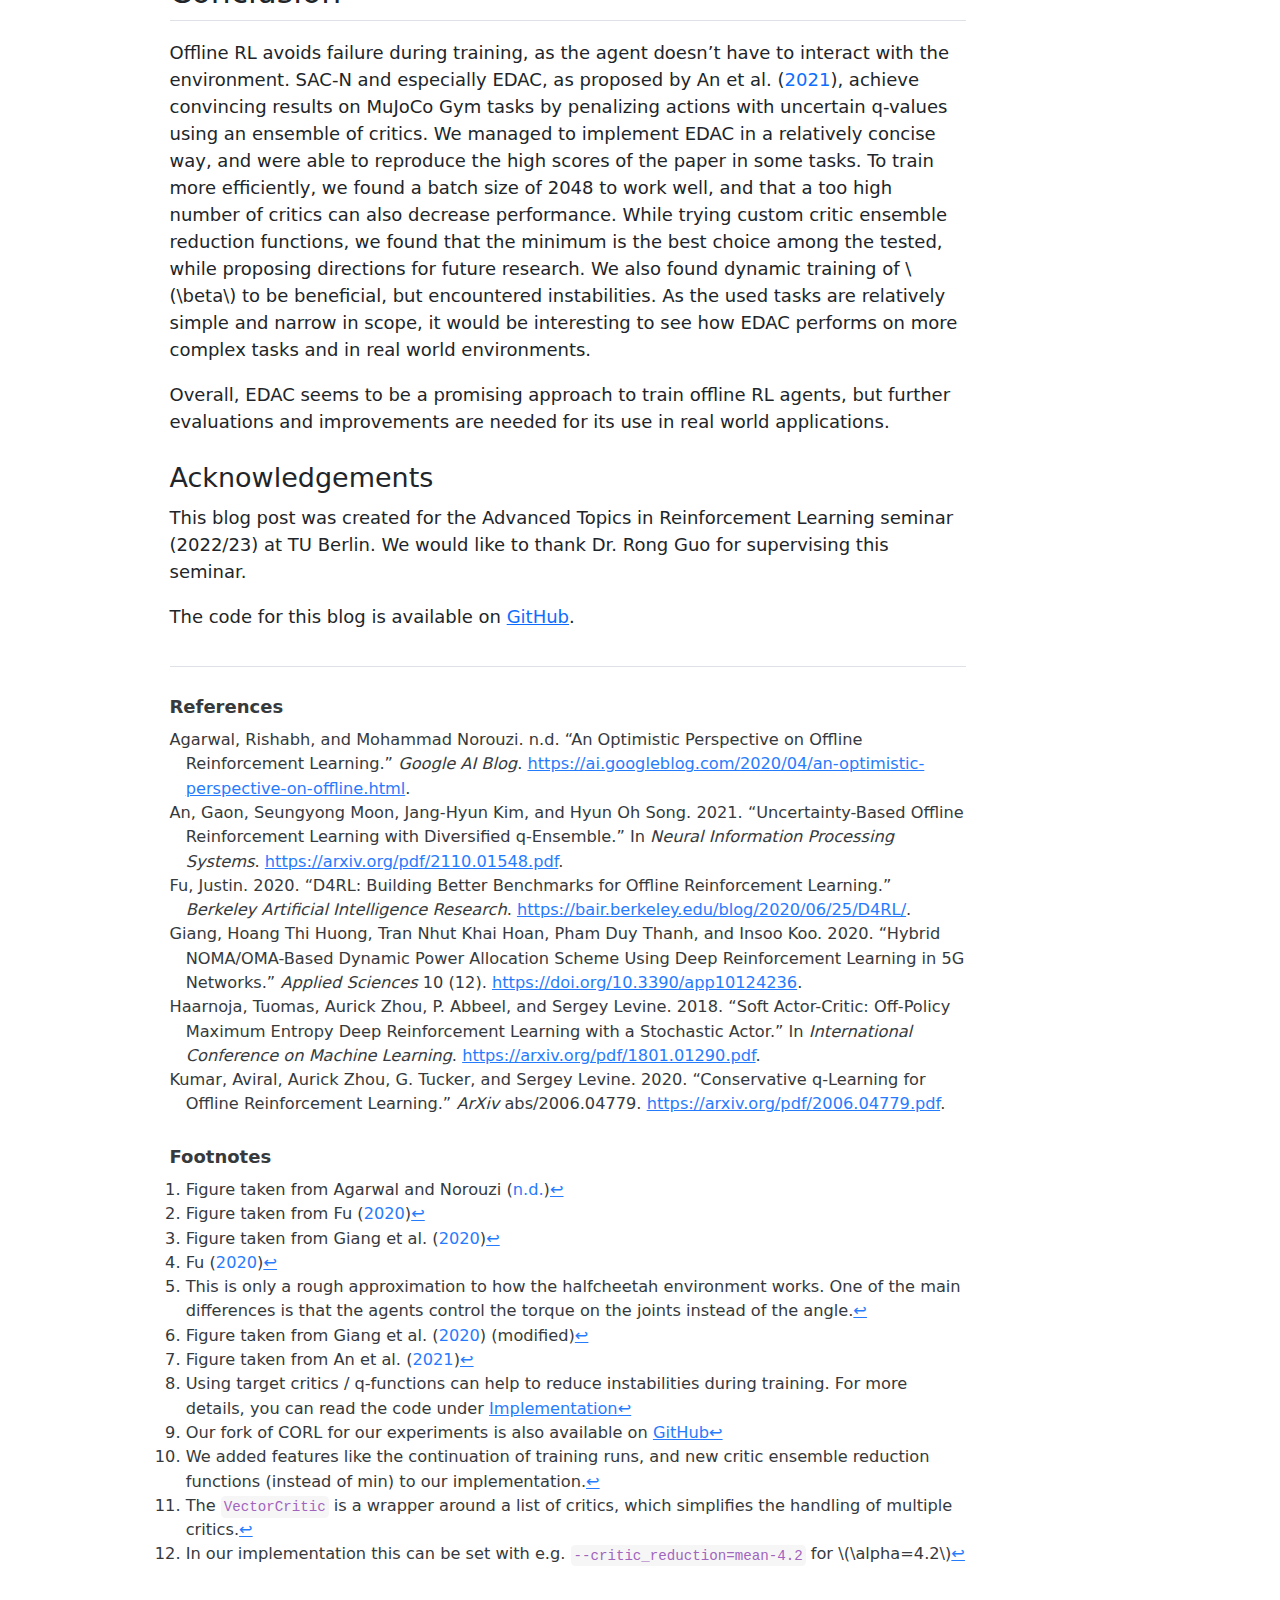
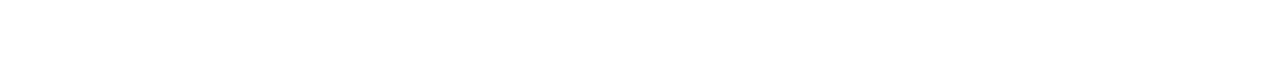
